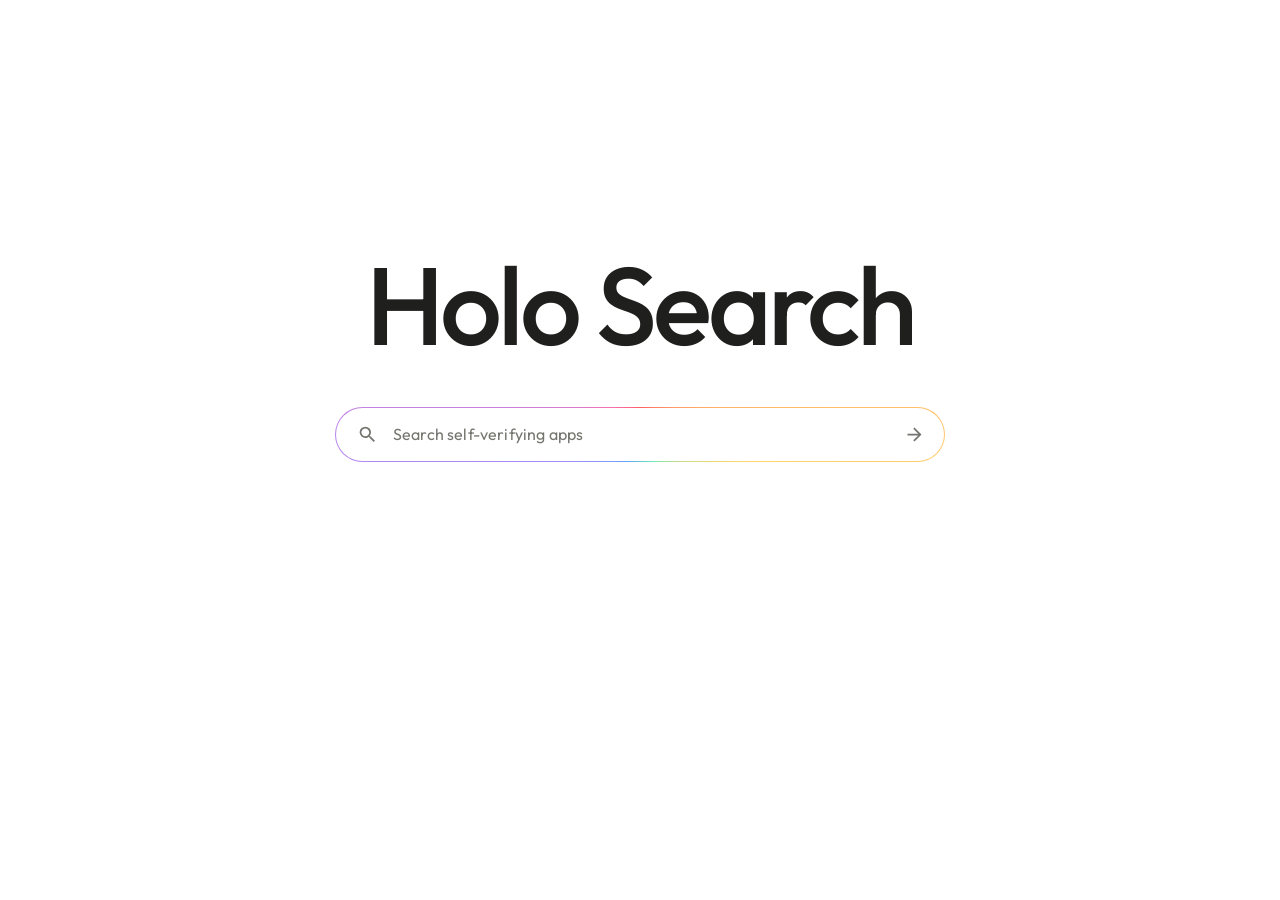
==== index.html @ efb81dee "Holo Search: search and run self-verifying Prism apps by address Holo Search's own model in LexLean " ====
<!doctype html>
<html lang="en">
<head>
<meta charset="utf-8">
<meta name="viewport" content="width=device-width, initial-scale=1">
<title>Holo Search</title>
<link rel="icon" href="data:image/svg+xml,%3Csvg xmlns='http://www.w3.org/2000/svg' viewBox='0 0 24 24'%3E%3Cpath fill='%2334a853' d='M12 2 4 5v6c0 5.25 3.4 10.15 8 11 4.6-.85 8-5.75 8-11V5l-8-3Z'/%3E%3C/svg%3E">
<style>
@font-face {
  font-family: 'Outfit';
  font-style: normal;
  font-weight: 400;
  font-display: swap;
  src: url([data-uri]) format('woff2');
  unicode-range: U+0000-00FF, U+0131, U+0152-0153, U+02BB-02BC, U+02C6, U+02DA, U+02DC, U+0304, U+0308, U+0329, U+2000-206F, U+20AC, U+2122, U+2191, U+2193, U+2212, U+2215, U+FEFF, U+FFFD;
}
@font-face {
  font-family: 'Outfit';
  font-style: normal;
  font-weight: 500;
  font-display: swap;
  src: url([data-uri]) format('woff2');
  unicode-range: U+0000-00FF, U+0131, U+0152-0153, U+02BB-02BC, U+02C6, U+02DA, U+02DC, U+0304, U+0308, U+0329, U+2000-206F, U+20AC, U+2122, U+2191, U+2193, U+2212, U+2215, U+FEFF, U+FFFD;
}

  /* One proportion everywhere: φ = 1.618.
     Type scale (×φ from 16): 10 · 16 · 26 · 42 · 68 · 110.
     Space scale (Fibonacci): 5 · 8 · 13 · 21 · 34 · 55 · 89.
     The bar is 610 wide and 610/φ⁵ = 55 tall;
     the content block sits on the golden section of the screen. */
  :root {
    --phi: 1.618;
    --t-xs: 13px; --t-s: 16px; --t-m: 26px; --t-l: 42px; --t-xl: 68px; --t-xxl: 110px;
    --s-1: 5px; --s-2: 8px; --s-3: 13px; --s-4: 21px; --s-5: 34px; --s-6: 55px; --s-7: 89px;
    --bar-w: 610px; --bar-h: 55px;
    --bg: #1f1f1e; --fg: #ececea; --muted: #9a9a94; --faint: #5c5c58;
    --bar: #ffffff; --bar-fg: #1f1f1e; --bar-muted: #75756f;
    --field: #303134; --field-fg: #e8eaed; --field-muted: #9aa0a6; --field-hover: rgb(255 255 255 / .08); --chip: #eef3fd; --chip-fg: #1a3f7a;
    --ok: #5cc27a; --bad: #f2867d; --sheet: #262624; --line: #3a3a37;
    --ease: cubic-bezier(.2, .8, .2, 1);
  }
  @media (prefers-color-scheme: light) {
    :root { --field: #ffffff; --field-fg: #1f1f1e; --field-muted: #75756f; --field-hover: rgb(0 0 0 / .05); --bg: #ffffff; --fg: #1f1f1e; --muted: #6b6b66; --faint: #b5b5ae;
      --ok: #1d7a3a; --bad: #b3261e; --sheet: #ffffff; --line: #e3e3de; }
  }
  * { box-sizing: border-box; margin: 0; }
  html, body { height: 100%; overflow: hidden; background: var(--bg); color: var(--fg); }
  body {
    font: 400 var(--t-s)/1.618 "Outfit", "Segoe UI", system-ui, sans-serif;
    display: grid; height: 100dvh;
    grid-template-rows: var(--s-6) 1fr auto 1.618fr var(--s-6);
    grid-template-columns: minmax(0, 1fr);
    -webkit-font-smoothing: antialiased;
  }
  a, button { font: inherit; color: inherit; }

  /* The search page shows only the wordmark and the bar. The header and
     footer rows keep their height (the golden section depends on them) and
     their elements, which the page still updates, but are not shown. */
  body > header, body > footer { visibility: hidden; }
  header { grid-row: 1; display: flex; justify-content: flex-end; align-items: center;
    gap: var(--s-4); padding: 0 var(--s-4); font-size: var(--t-xs); }
  header a, header button { background: none; border: 0; cursor: pointer; text-decoration: none;
    color: var(--fg); opacity: .87; padding: var(--s-1) 0; }
  header a:hover, header button:hover { opacity: 1; text-decoration: underline; text-underline-offset: 4px; }
  header [hidden] { display: none; }
  .mark { width: var(--s-5); height: var(--s-5); border-radius: 50%; display: grid; place-items: center;
    background: conic-gradient(from 200deg, #7de2d1, #8ab4f8, #c58af9, #f28b82, #fdd663, #7de2d1);
    color: #1f1f1e; font-weight: 500; font-size: var(--t-xs); }

  main { grid-row: 3; display: flex; flex-direction: column; align-items: center;
    padding: 0 var(--s-4); }
  /* Gradient text paints only inside the element's box, so the box keeps
     room for the descender of the g: a taller line and a pad below, taken
     back from the space under the wordmark. */
  h1 { font-weight: 500; letter-spacing: -0.035em; line-height: 1.236;
    font-size: clamp(var(--t-l), min(12vw, 13vh), var(--t-xxl));
    padding: .06em .06em .13em; margin: -.06em 0 calc(var(--s-5) - .13em);
    background: linear-gradient(100deg, var(--fg) 0 38.2%, #8ab4f8 45%, #c58af9 50%, #f28b82 55%, var(--fg) 61.8% 100%);
    background-size: 261.8% 100%; background-position: 100% 0;
    -webkit-background-clip: text; background-clip: text; color: transparent; }
  h1.shine { animation: shine 1.618s var(--ease) both; }
  @keyframes shine { from { background-position: 100% 0; } to { background-position: 0 0; } }

  /* The bar's outline is the full spectrum, and only the outline: a crisp
     1.5px conic gradient painted under the field's fill, nothing inside and
     no glow. The colours turn slowly, one revolution every 8s. */
  @property --spin { syntax: "<angle>"; inherits: false; initial-value: 0deg; }
  .bar { --spectrum: conic-gradient(from var(--spin), #ff5e62, #ff9966, #ffd56b, #6ee7b7, #60a5fa, #a78bfa, #f472b6, #ff5e62);
    position: relative;
    width: min(var(--bar-w), 100%); height: var(--bar-h); border-radius: calc(var(--bar-h) / 2);
    border: 1.5px solid transparent;
    background: linear-gradient(var(--field), var(--field)) padding-box, var(--spectrum) border-box;
    color: var(--field-fg); display: flex; align-items: center;
    gap: var(--s-3); padding: 0 var(--s-3) 0 var(--s-4); cursor: text;
    animation: spectrum-turn 8s linear infinite; }
  @keyframes spectrum-turn { to { --spin: 360deg; } }
  .bar > svg { flex: none; width: var(--s-4); height: var(--s-4); color: var(--field-muted); }
  .bar input { flex: 1; min-width: 0; border: 0; outline: 0; background: none; color: var(--field-fg); caret-color: var(--field-fg);
    font: 400 var(--t-s) "Outfit", "Segoe UI", system-ui, sans-serif; letter-spacing: .01em; }
  .bar input::placeholder { color: var(--field-muted); }
  .bar input:disabled { cursor: progress; }
  .chip { flex: none; display: inline-flex; align-items: center; gap: var(--s-1); height: var(--s-5);
    padding: 0 var(--s-2) 0 var(--s-3); border-radius: calc(var(--s-5) / 2); background: var(--chip);
    color: var(--chip-fg); font-size: var(--t-xs); font-weight: 500; animation: rise .382s var(--ease) backwards; }
  .chip[hidden] { display: none; }
  .chip svg { width: var(--s-3); height: var(--s-3); color: #1d7a3a; }
  .chip button { border: 0; background: none; cursor: pointer; width: var(--s-4); height: var(--s-4);
    border-radius: 50%; display: grid; place-items: center; color: inherit; padding: 0; font-size: var(--t-s); line-height: 1; }
  .chip button:hover { background: rgb(26 63 122 / .12); }
  .go { flex: none; border: 0; cursor: pointer; width: var(--s-5); height: var(--s-5); border-radius: 50%;
    display: grid; place-items: center; background: none; color: var(--field-muted); }
  .go:hover { background: var(--field-hover); color: var(--field-fg); }
  .go[hidden] { display: none; }
  .go svg { width: var(--s-4); height: var(--s-4); }

  .search { position: relative; isolation: isolate; width: min(var(--bar-w), 100%); }
  .search .bar { width: 100%; }
  .suggest { position: absolute; z-index: 2; top: calc(var(--bar-h) + var(--s-2)); left: 0; right: 0;
    list-style: none; padding: var(--s-2) 0; background: var(--field); color: var(--field-fg);
    border-radius: var(--s-4); box-shadow: 0 var(--s-2) var(--s-5) rgb(0 0 0 / .35); overflow: hidden;
    animation: rise .236s var(--ease) backwards; }
  .suggest[hidden] { display: none; }
  .suggest li { display: grid; grid-template-columns: var(--s-4) 1fr auto; align-items: center; gap: var(--s-3);
    height: var(--s-5); padding: 0 var(--s-4); cursor: pointer; font-size: var(--t-s); }
  .suggest li svg { width: var(--s-3); height: var(--s-3); color: var(--field-muted); }
  .suggest li[aria-selected="true"], .suggest li:hover { background: var(--field-hover); }
  .suggest .addr { font: 12px ui-monospace, "Cascadia Mono", Menlo, monospace; color: var(--field-muted); }
  .suggest .none { grid-template-columns: 1fr; color: var(--field-muted); cursor: default; }
  .suggest .none:hover { background: none; }
  .answer { width: min(var(--bar-w), 100%); height: var(--s-7); padding: var(--s-3) var(--s-4) 0;
    display: grid; grid-template-rows: var(--s-4) var(--t-l); align-content: start; }
  .answer .q { font-size: var(--t-xs); color: var(--muted); display: flex; justify-content: space-between;
    gap: var(--s-3); white-space: nowrap; overflow: hidden; }
  .answer .q span { overflow: hidden; text-overflow: ellipsis; }
  .answer .a { font-size: var(--t-l); font-weight: 500; line-height: var(--t-l); letter-spacing: -0.01em;
    white-space: nowrap; overflow: hidden; text-overflow: ellipsis; }
  .answer .a.note { font-size: var(--t-s); font-weight: 400; color: var(--muted); line-height: var(--t-m); }
  .answer .a.bad { color: var(--bad); font-weight: 400; font-size: var(--t-m); }
  .answer .a.note.bad { font-size: var(--t-s); }
  .answer.fresh .a { animation: rise .382s var(--ease) backwards; }
  @keyframes rise { from { opacity: 0; transform: translateY(var(--s-2)); } to { opacity: 1; transform: none; } }

  footer { grid-row: 5; display: flex; justify-content: center; align-items: center; gap: var(--s-2);
    font-size: var(--t-xs); color: var(--muted); padding: 0 var(--s-4); white-space: nowrap; overflow: hidden; }
  footer .dot { width: var(--s-2); height: var(--s-2); border-radius: 50%; background: var(--faint); flex: none; }
  footer .dot.ok { background: var(--ok); box-shadow: 0 0 0 3px rgb(92 194 122 / .18); }
  footer .dot.bad { background: var(--bad); }
  footer .dot.busy { animation: pulse 1s ease-in-out infinite alternate; }
  @keyframes pulse { to { opacity: .3; } }
  footer button { background: none; border: 0; cursor: pointer; color: var(--fg); opacity: .87; padding: 0; }
  footer button:hover { text-decoration: underline; text-underline-offset: 4px; }
  footer .sep { color: var(--faint); }
  footer [hidden] { display: none; }
  #status { overflow: hidden; text-overflow: ellipsis; }

  dialog { margin: auto; border: 1px solid var(--line); border-radius: var(--s-4); background: var(--sheet); color: var(--fg);
    width: min(var(--bar-w), calc(100vw - var(--s-5))); max-height: calc(100dvh / var(--phi));
    padding: var(--s-5); overflow: auto; }
  dialog::backdrop { background: rgb(0 0 0 / .5); backdrop-filter: blur(3px); }
  dialog[open] { animation: rise .382s var(--ease) backwards; }
  dialog h2 { font-size: var(--t-m); font-weight: 500; letter-spacing: -0.01em; margin-bottom: var(--s-4); }
  dialog h3 { font-size: var(--t-xs); text-transform: uppercase; letter-spacing: .08em; color: var(--muted);
    font-weight: 500; margin: var(--s-4) 0 var(--s-2); }
  dialog ol { list-style: none; padding: 0; display: grid; gap: var(--s-1); font-size: var(--t-xs); }
  dialog ol li { display: grid; grid-template-columns: var(--s-4) 1fr; }
  .ok-t { color: var(--ok); } .bad-t { color: var(--bad); } .muted-t { color: var(--muted); }
  dialog dl { display: grid; grid-template-columns: auto 1fr; gap: var(--s-1) var(--s-3); font-size: var(--t-xs); }
  dialog dt { color: var(--muted); }
  dialog dd { font-family: ui-monospace, "Cascadia Mono", Menlo, monospace; font-size: 12px; overflow-wrap: anywhere; }
  .vectors { display: grid; grid-template-columns: 1fr 1fr; gap: 2px var(--s-3);
    font-family: ui-monospace, "Cascadia Mono", Menlo, monospace; font-size: 11px; }
  .vectors span { white-space: nowrap; overflow: hidden; text-overflow: ellipsis; }
  dialog .close { position: sticky; float: right; top: 0; background: none; border: 0; cursor: pointer;
    color: var(--muted); font-size: var(--t-m); line-height: 1; padding: 0; margin: calc(-1 * var(--s-3)) calc(-1 * var(--s-3)) 0 0; }

  /* The app page: a results-style header (89 tall), the app on the golden
     section, a status line (55). It covers the search page while open. */
  #app-page { position: fixed; inset: 0; z-index: 1; background: var(--bg); display: grid;
    grid-template-rows: var(--s-7) 1fr auto 1.618fr var(--s-6); grid-template-columns: minmax(0, 1fr); }
  #app-page[hidden] { display: none; }
  .topbar { isolation: isolate; grid-row: 1; display: flex; align-items: center; gap: var(--s-4); padding: 0 var(--s-4);
    border-bottom: 1px solid var(--line); }
  .mini { flex: none; font-size: var(--t-m); font-weight: 500; letter-spacing: -0.03em; color: var(--fg);
    text-decoration: none; }
  .bar.small { width: min(var(--bar-w), 100%); height: calc(var(--bar-h) * .764); flex: 0 1 var(--bar-w); }
  .bar.small input { font-size: var(--t-xs); }
  .shield { flex: none; color: #81c995; border: 0; background: none; cursor: pointer; padding: var(--s-1); border-radius: 50%;
    display: grid; place-items: center; }
  .shield:hover { background: var(--field-hover); }
  .shield svg { width: var(--s-4); height: var(--s-4); }
  .links { margin-left: auto; display: flex; gap: var(--s-4); font-size: var(--t-xs); }
  .links a, .links button { background: none; border: 0; cursor: pointer; color: var(--fg); opacity: .87;
    text-decoration: none; padding: 0; }
  .links a:hover, .links button:hover { opacity: 1; text-decoration: underline; text-underline-offset: 4px; }
  .canvas { grid-row: 3; display: flex; justify-content: center; padding: 0 var(--s-4); }
  .appfoot { grid-row: 5; display: flex; justify-content: center; align-items: center; gap: var(--s-2);
    font-size: var(--t-xs); color: var(--muted); white-space: nowrap; overflow: hidden; padding: 0 var(--s-4); }
  .appfoot .dot { width: var(--s-2); height: var(--s-2); border-radius: 50%; background: var(--ok); flex: none; }

  /* The app, drawn from the Screen its model declares: the theme's width
     (377, Fibonacci), controls the theme's height (55), the answer one golden
     step above body text. Only the closed node kinds have a look here. */
  .appcard { width: min(var(--card-w, 377px), 100%); display: grid; grid-template-columns: minmax(0, 1fr); gap: var(--s-3);
    align-content: start; animation: rise .382s var(--ease) backwards; }
  .appcard .stack { display: grid; grid-template-columns: minmax(0, 1fr); gap: var(--s-3); }
  .appcard .row { display: grid; grid-auto-flow: column; grid-auto-columns: minmax(0, 1fr); gap: var(--s-3); align-items: end; }
  .appcard .stack > h1 { margin-bottom: var(--s-2); }
  .appcard .field { display: grid; grid-template-columns: minmax(0, 1fr); gap: var(--s-1); }
  .appcard h1 { font-size: var(--t-l); font-weight: 500; letter-spacing: -0.03em; line-height: 1.236; }
  .appcard h2 { font-size: var(--t-m); font-weight: 500; letter-spacing: -0.02em; line-height: 1.236; }
  .appcard p { font-size: var(--t-s); }
  .appcard label, .appcard .legend { font-size: var(--t-xs); color: var(--muted); }
  .appcard input { width: 100%; min-width: 0; height: var(--control, var(--bar-h)); border-radius: var(--s-3); border: 1px solid var(--line);
    background: var(--sheet); color: var(--fg); padding: 0 var(--s-4); font: 400 var(--t-m) "Outfit", "Segoe UI", system-ui, sans-serif;
    letter-spacing: -0.01em; outline: 0; transition: border-color .236s var(--ease), box-shadow .236s var(--ease); }
  .appcard input::placeholder { color: var(--faint); }
  .appcard input:focus { border-color: var(--accent, #8ab4f8); box-shadow: 0 0 0 3px color-mix(in srgb, var(--accent, #8ab4f8) 25%, transparent); }
  .options { display: grid; gap: var(--s-2); }
  .options button { height: var(--control, var(--bar-h)); border-radius: var(--s-3); border: 1px solid var(--line); background: var(--sheet);
    color: var(--fg); font-size: var(--t-m); cursor: pointer; transition: background .236s var(--ease), color .236s var(--ease); }
  .options button:hover { border-color: var(--muted); }
  .options button[aria-checked="true"] { background: var(--fg); color: var(--bg); border-color: var(--fg); }
  .appcard .primary { height: var(--control, var(--bar-h)); border-radius: calc(var(--control, var(--bar-h)) / 2); border: 0; cursor: pointer;
    background: var(--bar); color: var(--bar-fg); font: 500 var(--t-s) "Outfit", "Segoe UI", system-ui, sans-serif;
    transition: transform .236s var(--ease); }
  .appcard .primary:active { transform: scale(.982); }
  .appcard output { display: block; min-height: calc(var(--t-m) * 2.472); font-size: var(--t-l); font-weight: 500; line-height: 1; letter-spacing: -0.02em;
    overflow-wrap: anywhere; margin-top: var(--s-2); }
  .appcard output.tone-neutral { color: var(--muted); font-size: var(--t-m); font-weight: 400; line-height: 1.236; }
  .appcard output.tone-error { color: var(--bad); font-size: var(--t-m); font-weight: 400; line-height: 1.236; }
  .appcard output.fresh { animation: rise .382s var(--ease) backwards; }
  .appcard .meta { font-size: var(--t-xs); color: var(--muted); min-height: var(--t-s); }
  .bar.small { min-width: 0; }
  #app-status { min-width: 0; overflow: hidden; text-overflow: ellipsis; }
  @media (max-width: 600px) { .mini, .links { display: none; } .bar.small { flex: 1 1 auto; } }
  @media (max-height: 700px) { .appcard, .appcard .stack { gap: var(--s-2); } .appcard h1 { font-size: var(--t-m); } }

  @media (max-height: 560px) { :root { --s-7: 55px; } }
  @media (prefers-reduced-motion: reduce) { *, *::before, *::after { animation: none !important; transition: none !important; } }
</style>
</head>
<body>
  <header>
    <button id="proof-open" type="button" hidden>Proof</button>
  </header>

  <main>
    <h1 id="wordmark">Holo Search</h1>
    <div class="search">
    <form class="bar" id="bar" autocomplete="off" role="search">
      <svg viewBox="0 0 24 24" aria-hidden="true"><path fill="currentColor" d="M15.5 14h-.79l-.28-.27A6.47 6.47 0 0 0 16 9.5 6.5 6.5 0 1 0 9.5 16c1.61 0 3.09-.59 4.23-1.57l.27.28v.79l5 4.99L20.49 19l-4.99-5Zm-6 0C7.01 14 5 11.990 5 9.5S7.01 5 9.5 5 14 7.01 14 9.5 11.99 14 9.5 14Z"/></svg>
      <input id="q" type="text" spellcheck="false" aria-label="Search self-verifying apps"
             placeholder="Search self-verifying apps" aria-describedby="answer"
             role="combobox" aria-controls="suggest" aria-expanded="false" aria-autocomplete="list">
      <button class="go" id="go" type="submit" aria-label="Open">
        <svg viewBox="0 0 24 24" aria-hidden="true"><path fill="currentColor" d="M12 4l-1.41 1.41L16.17 11H4v2h12.17l-5.58 5.59L12 20l8-8z"/></svg>
      </button>
    </form>
    <ul class="suggest" id="suggest" role="listbox" hidden></ul>
    </div>
    <div class="answer" id="answer" role="status" aria-live="polite">
      <div class="q"><span id="echo"></span><span id="cost"></span></div>
      <div class="a note" id="result"></div>
    </div>
  </main>

  <footer>
    <span class="dot busy" id="dot"></span>
    <span id="status">Loading the runtime…</span>
    <span class="sep" id="try-sep" hidden>·</span>
    <button id="try" type="button" hidden></button>
  </footer>

  <!-- The app page: what a result opens, like following a link from Google. -->
  <section id="app-page" hidden aria-label="App">
    <div class="topbar">
      <a class="mini" id="home-link" href="./">Holo Search</a>
      <form class="bar small" id="bar2" autocomplete="off" role="search">
        <svg viewBox="0 0 24 24" aria-hidden="true"><path fill="currentColor" d="M15.5 14h-.79l-.28-.27A6.47 6.47 0 0 0 16 9.5 6.5 6.5 0 1 0 9.5 16c1.61 0 3.09-.59 4.23-1.57l.27.28v.79l5 4.99L20.49 19l-4.99-5Zm-6 0C7.01 14 5 11.99 5 9.5S7.01 5 9.5 5 14 7.01 14 9.5 11.99 14 9.5 14Z"/></svg>
        <input id="q2" type="text" spellcheck="false" aria-label="Search self-verifying apps" placeholder="Search self-verifying apps">
        <button class="shield" id="shield" type="button" title="Verified: open the proof" aria-label="Verified: open the proof">
          <svg viewBox="0 0 24 24" aria-hidden="true"><path fill="currentColor" d="M12 2 4 5v6c0 5.25 3.4 10.15 8 11 4.6-.85 8-5.75 8-11V5l-8-3Zm-1.5 14.5-4-4 1.41-1.41 2.59 2.58 5.59-5.58L17.5 9.5l-7 7Z"/></svg>
        </button>
      </form>
      <nav class="links">
        <a id="model-link" href="#" target="_blank" rel="noopener">Model</a>
        <button id="proof-open-2" type="button">Proof</button>
      </nav>
    </div>
    <div class="canvas" id="canvas"></div>
    <div class="appfoot"><span class="dot ok"></span><span id="app-status"></span></div>
  </section>

  <dialog id="proof" aria-labelledby="proof-h">
    <button class="close" id="proof-close" type="button" aria-label="Close">×</button>
    <h2 id="proof-h">Proof</h2>
    <ol id="steps"></ol>
    <div id="evidence"></div>
  </dialog>

  <script type="application/json" id="holo-files">{"sources.json":{"type":"application/json","gz":true,"data":"H4sIAAAAAAACCq1Ty27bMBC8+ysGOrWAI9kJmgbusUWbXIoCOfRQFAVlrkzWEtfYJeMIhv+9oOw8ihhOE/QgHZazO7PD4WYEFA1LZ2IxQ+G45RMlI3NXKSeZk1bTYpxBpuY0YL47EsIlt4zrAYmWealoWGACzGqFuoePCmOtkOoYUTxZ+AAWS1LiK2M3HV4RJWkkOwPdkPSo+ziUnVG3a4qOsDILggkWQk1SskihJVX4iM7EuSMdYHvGElffPl/vORTRLGk4/[base64]/zVZYNOJ5PJ8U1ztnNQT/YMZevD8oVq8j0/N+gvWefPycp0pedX6HjS+TJiu6b6tRYc6H0Z+RcfL1ONzouw/GP0/tM7OxTc/OBG29EfLS3EUYIFAAA="},"registry/5374374814d6c7f590b33011fe88ca544ad14d3980b0cc27f7e70ae2e64706ad.lex.tex":{"type":"text/plain; charset=utf-8","gz":true,"data":"H4sIAAAAAAACCu0c224jt/XdX0GoQKBBxqotX9dFim62CRo0WaO7231o1jComSOL8WioDDm2FUdAHvvcl76k39EP6J/kSwpeh5zh6GJJa2ezftiVyMPDcz+HN70bwBXJ7zO4ywDns/sXOEvKDHNavO3Pdt6VDK4yyhgupgamx3jaG1Ca/Wm/1+/tzQHKMbcwnPAM7j+nVE6z805Ny2CMc06SMU3LDGY7JE/LhJMbuN9BKMdjOENfEsjSv5I8jXcQ4tMJXE5wgcfAoWBn6NsL0dxsSWjOeFEmnMq2e4Xrq5zDFRQxGgqkEngWI935Bu6413OxM9vZUVjKok7RS5rCShRZxDsIITMnSWOJ4Qy95gXJr2ax25vhAWTzAK6FWHS/lZMPMslwAiOapYJtD9MOQm0cvhhRksD5hBOaP4zJVv7m8mY62XQ8oPXe+cQ+CX1QKTFmQLpfE8Y9YUY+PMkJJzhrUUzAGVbmsuYH7uR/AZyS/MoxeTX/hU+jtCsHyFp/DU6x6QBWeqlBPk+kXS2Y97zkk5IvgnpFbx0QJXAxZVSDe81xct0GOccT3oxgvAG7KjAndJ7liJ7XCc7At52XmNdMhk1wshzkLUn5yAC9xNzvTWjOi8rHGv0DnFxfFbTM53oEK4shTmAeyJAWsBjRuOQw3/dIPncanCSQ83kQE8qI8KZ5MDlc4QDMHAN5nRQA6wVJmRrbQiGXBqg7pTVWfQOaTmtWIAx6fuJ6i7MSthTUbyTuQNgOhLI3NIcNpPSXUPJChNBQSj+/Drd/URS0WCrXqyi0TZlxWXa09NHK6IW8Wsl8niQw4ThP4C0IAa1F6xW5gdy3q8pyooo6uJtA4ritAnUk1m6JzyeTjCT44fWF57R4PNepZajDydzgwJQbGwj5rRlgXBHXsnxdA9G8NH4+gWJ15ufk8udp6lu6l/vKgea/DeKbMuNkkk3bIf5MbkgKXv8c/qpFhPK09d1czM8IzT+f/gMK2uLtN1AMM68gaHfsVyD4XStsb8Jxv8QJZ5uoW2vmqAiqVQRUuuYykIms3dhbnFWBS6zdrNJTGMrileYVL4nVepUUm/QXwMqMu4lTpLEz1C0goUWq29G9zIro7DPUqaypE6t8KJoNvMyJ6F76kwTf7x3vn3biqqSS0MKs0P6B+XCsP/TNh8O+/nB8amD291A3J5ksrdRf7JRfFdYj/f9pfZb+vv5wcGhALeyzOu4oVhWbwHtwchKbCk18PzqKnYJMcvm7/eH+cB86sanBVGv/uH/cP+zETtmlOiCBBHAnVpWWanuGn+FnAlgUV6rpAB/[base64]/KXf/5rSaRjnUg8pN9UjQ7S//17SZypTD0exj+bJhfffyU+4VTeilu5ll5pWxEGtbnIrgpyNfLl9Uq0rGdZ/TAtapFceQKEHEHVWqijYmpHsy8XAfrPbZlFItrCHSQlx4NMpKmihEXRHBph3Jo0cisZJLwOyT2248MYSVmZr17g776SH1RPvVSInIQwxjwZITubzE8/VjP2nqcp+uyPBq47KcgYJSNIriG9xGmqCDJ0dLVVyVmjSCJT6CSunOYgkUnhKgp7IChC32qOapReaNhac89UIc05GB2DWiI1ZqLX7dPIERqby77x1VYZGA//[base64]/k/6tVcjnlz1+W4wEUDWpvC8I55GEzrxPI8FTr6DtKcl2Ndn756eeO/myw2Z7/IMLE9Aij48PdAeHodkQzQLmkptdR1amOW6Ja7XQsKZFWlpBbT9WGkmt8R+hY0D4p6ATu+MUqopgUwMQxQaOkLXlCpbvPr07nykfXqwqVDqBV/qgSSyXHIS3GmF+mkJAxzjRIUADn1zbfe8lP/VsVPvK7TWzzs7QlpmPa0WCKfhA9hKEylwKEVKipoYnWKUx6rZCbFnmWoYWHUgrKMoaEI5Kj40M0IJwF56rp/UWGGSMJznqJPnL8W0l5j6kjpodYxS3hI7mSW2Op80b66zJu5NZEE1wwsPp3EYXqoWY1VLl2NbgGKyOkqrLECO0BqGvXd1USdCqy9yP0c7VwZqvI3RP0ysIXacbNMxZjp8oyP/7YrJ1rMCYVSQP/IudQoAHlIx3YwmYcKIl99Tvcrax9MzakfKlVAW/tPKhyOXzrasc5uw0koiVL3RZf0v/pStHZc9PlX9S2kGirBGoSlNWIGOTUi7KxVTXSMF6MKGWAcF7Juz2Y+jNWCnIWtYY/[base64]/zLn9ZKp2OO2X506nOixrHlGZ82bZMykIG++q4+Xf74sta3W+JTeJawdmUdw8ZW4eC9RPmtG9PLBvAlZmVz8Z0YWmOdhYPM49xagGq430xaPNvrkzbd9u1jvOIXfqza2CJj9LWXfnsN9xrNmroIN23GBgo/LdPVlDvnZR/zAhH21Nxrv7T0vIx2sI2W5nPEzIJ9sT8gdkyXoj52EiPtieiJ+UhB9NwLu/FQk/6/cPDk76ewfHp0eHJydHp3snj5L+9rYm7xCHH018mxJfsHcWFL5a7/yGHWB/a+pYbbfxaWlnt6me00dRz+5H/bwH/axZ3n/U0fYj3JqLg/5HFW3fjdYrfT96UUhFDG4g/8Aqg19++lmytfhY+mnpYv9R9PBpf5uK+LT/a9PCUynNtuofASZ/bXp6nO3srSkldHL24YQn+bMP9MkJPXhu+6hSf08G+9FeH0FkG7M20dh4hhr4m0UPPodd8ch1DMFbh/4t52uYVkfl+uqbdx4rbtw07nyIUYErzUOcMWhcXh4BTlvvLgtqJIB3y1SIxNzYkVw89AKyJLRFPilhnOQJD0loczKRNxgWi0SzaTu0IKREtSQMvZuWA86yb+TsbClJxPLyGMnfp4Q88ajpI/TJJ6hb0a6Add/[base64]/QWJSOSpQV4tz49rBagpgW01A1XbbOhUdIASZ5D0cKK7GtSrV7yP326V8wpMri0PfuRl/Vs5PfCnbndp3/GYrl4Zog+PqyMTyMSEFFbWnEez/hJxOuoh3/B9my1h07ez4GswnKw2Og6AtR8Bi5oK2/19TyUv2ehnjHo8CFbvAy2EmckZX/PyfclPA22bIFdY1AWCisxpszhq9DbCmMogfvHgevJba9KNZrQs1LH/JqVowqZVWKVC2ZbL6peEa27loMH1YSauraFFyQZLmCh/8aoeiG34lJjE+bgrC3s2zrfMGyZ12ocfAS0gHHFO9xAMb3U6e5Suc4lYZcyLwYqZckq45iDEm2360WU5i3mCKkgE+ktBTqUAicp3M+8S+MXQfpIyi5xAZdl2C+b5Fgf3jwt+oL/pZA+sEttNuml+SWlFS/+e2QbGwxQ7Rp/V9Ng7vwHWSpgmMEduSF8WuNruYv5O7Odd5Cnjd/jlY3mt4F3/g+4xJihLFgAAA=="},"registry/8408e0895572fab09e783f7aadb129dc4cb96d0b62850a16f3ddbe44ed6021ba.holo":{"type":"application/octet-stream","gz":true,"data":"H4sIAAAAAAACCuV8a4wcR3pY9WNeOzvU6kjbsnlOavqc4649s9vvx5BLsfeOpFaURFrUnQ+RmVV1d/Vuz86LPb0r7pHL3bNlny6A7Yv/+HWwnfjHAUHo2AkQwAGS6E8CJEiC+5PAcBLgkBiO4eCAS2wgLyOMvqrueSwfkiwqNpCRuN1dj+/76qvvVV9110vXX7kuI4Sq6DnEf/8iv0YCv1bz51WRX4P8eiov/7rMr7Y8X/7P8o4/n1+X8vIvPc+vmyvz5X+zw6/eqfny33uJX/8umi//2ia/ut/HrztZNhp31tZ2hr3hdkr6q/[base64]/nXBKLKQS2bKV7gx/I74FFne09Os7WwmFK22+Tcf+SJi0ghJJBRO+s7mT9HnQcDdOMBD0KgO4qcdKjY6Xz5l1lNxlESkfp0Ts9SgbtYC/[base64]/[base64]/vaXWUc7tA+2ZrA1FrKKE36JD3Y6pEDmiodtaWk9PZektLx1i4ZjQgw5dkYAaWlMCRcRUbDcZIxItRWMdWgZ0pLCYeDjA6yk/g/rvVQWgodZOmB0lEKhc+RpSTM8tLHq77SUkga7iQZDbO9lCqdwV6v11LGe2lMwskjHWwng/wJBHg6RG0yxP2Evv3kIX5cyzYzxKmhmhskp/Spg1EKq6acGNKtlhLuJL0opQOl8+atlhL0hkFu8J75VAUHGd3q0cF2tqN0NNX0XGYTnjm/5vAYlqM+Bs0zkPyTw3kMFurYlmm6hks8NzRtw9Ro5LqqEzu66zk0tN2IWsQlXhDrrqNrjuESx3ZsLfSi2FPpSSyW6xiHtw61idXYG6aPNxijNBn3R/02M7XMUMyYkJMyatJIVzVqETOwYtM2bNcOwiB0I0cNNUvTbUPXXCOyzDA0NcdxXOJo1KOxqhJTtVwDxJGk28OtMCUZ3ZpY8yAy1IjGoeV4pmUSzdZsTyeq4UahbaiGR3TDchwnsEjoEarqTmQYmmcbKgmJFjnBBO6A9JkUw6DaIemFez2SDdNJ/cT6Keqqtqoy9eiPkh5NtwpnMObm2/QsW3NdL3ac0AsNy9EiYmnUpZahG0ZEvCi2SODGph0BuZZmeaZuBUSnrh6FpslAp3QLjMjWhzU023RAgTPRFus74Q+hdmg4qqoR07A9lwRuYNk0NG3XimybOK4ROC51DcOzAs8wVdN2tdgNiGY5pq4GFoAGdFufnHktxrXVS/[base64]/07GMHci2u7VvjLOolwUnL4tnU1GioOZ4ROVYUqCaNNV3Xzch2LWI7lLqmpUUWUQ2TGkEYOKDlQahR4mmxCVEYD5wKqzLqr/[base64]/[base64]//+fST9pR8UJblUlitytbZQqSO5KtaERQEJjVPVmvCcXBJGQrlckgT0fLkmHAn+8fF7qF5RpHKf9ofpgYgW2PqD9HrDENWrxWIELdbqAvKFeqlx+sz3fO/Cg2s/+N9kUTwS73/m+P0f8vGuIv0QuxUvPfofFk+JSBDrGPmogwRfaAqL1ToW2ggpsv+F7ilJFESBFzTlet5J9h8Kt1mtICKxjkX/qNuUseAL3aZQAPaf32ygDdQsSZew5C91cQmXNl786sbCBlr6BtDDgYpYWpFegD9LSnnjxa++3hCx6N/oKqK/[base64]/oIGFRrs8ySqrPthQZ2+oY4ZIjVX3UFOBe6CCEJR93uWjVf1eSKkfC/fIR408JiKhgYVk8o1S7Sg1LgL4EBUvKwm6zDnefbi7CpdpsYGFFQs1T0lQqT2ER17oaQu9uCD9543IDYQFXcamrVG3xDC43pEWhjht4kf+7dhaXzyrP4RJ+DpeunW0uYRFXu83n8XPNGgcIoPESrl1tIB/hRVw+2/wUbjRrrPxTuLY5xVCzxTPiJVyGEh/Z4qdhuDVbrGKEq7Yo+0KztrhYxzUYYw2XrjdKuIarXeU0jFLCMq512whhEZ+G65UGqmMBL0ALRny9WcNlmJ9KHVdxraucgX4ifh7Xus3TrHvzU7gGE1vDnwJIpwswZ3BjF8qrAEBaLNXxaSwt/QRMAKpjCT+HObNx7drZmYoaLhX3PmrWgJyaLX4a15qLdVzJ+2w2QF4ELNniGd6KjRrVa2jpXd757wuCcJRblaVdpTRrVbCIha4iYPE6cLhZgvkp+XIXo2URKSJcZAxyLWSKCDfXziqiX/VlLPvClbPQEwtQhiUsL73DtKi0DNy+2hDgbrHJCqogiiWMln4qHxwrkzHCoi0ijLBsizIu+UuFYP6mIAr3hVwsH2DpwX2lvIHf/WYD4fI3FcmHVnewvHutwUaCBRA2aemnobNSudwQsIBLPaUEdxUs4tKfLiAEo5ObFSzNNG5W6uIlXAE1AyZWc1p8oVlaBPtaFFagMOcQAgFjTZh+AbtfQOIljC43Jlxf+jl+/eeCUD3y//s77x0j/87tppDffhf+Xm+KIONgKAQfLYt/CIWK5B9cZ/RL8O/aWb/S9e/cVmSMukoJy5sN4UWklH18rSEAc2AmUozOKhVc9pcypfpqA4F47CoV/yvH90BGK/7Dh1LXX9qHNl3oKeLKJeQfXWmIdR/h0hR5GZexdOWszR/h4SqIsPxcHdX/R0lYmBEkcd49gY1j+rgsmk0JLmpT5hXLIuLixVudajBTu9gsQ5XcrExUvXIZphNXmFzD5UpDWAR7iCvdFkL+pZcaC3Xe4Eo+8VClVFsIKTX/6JUGel/BHwq3mzWYp2obCf6Lt5sLuOb/5dtN6Fnzt641EK775QwvpLzZAjxU20j0X7ydNhdYqxFYvgVc9xezE60kaIXr/qcy//j4u+h2CkpX9oXbDdEXmmVfaFYZhGNhs4F8sVmFe/A7vuTLcH8sb55tgrPGVaAdBGtRYEpc9o/GvnC7gxY5QAEcRQedAkEUwNEv4kpTqmMRhHKRX6pcDEUQQ4CDBb/abTIjfqFZhYsL1hRufggmHGER9LuCZTA4uOqjpa/ANELXEzUCr8l9Z67VbIIvAQIoWrTzKWjW4LGKK7vNyiIPPDYL+jcL8XhpAuDznMJLnLVQwP3OJaUGMokruLbLm6hgWGuchkoDMd8m1HElV3XhckNiYgPWEVdAy+tcW0FpBbAq7AlxvT0CXYU4ILczz9ULfZ1nP7CggqWlr/FKCaH682AhwN5JS7/MS39WLpWOwEoJ98Wjadg2pxdY2EA3G8g/3ZT80znN8uWGCNqAReaosAgW5wUs+qdt8cyiUPfPNCX/zLQxBEztDvNNecMzYO0FBkGwxU9vICwcNoW6fxpUCvQJCxt/WHmD4WUlYGR8oYvLXaXq3+viilLDtY2v/2t0rFTgcv/wm8oCWInb/u+jgVL3hWwN/epX3jtG5xHCVf9+lynD76PeLm81V1/273WbZVzbePh3/qP8RfBIMFkbtS8xaQO0/v2uUu7iyjeVKq5O8VSfBLH6gNllGMgNsAQ3Gkw8GaijHJQvZG30a9Cjg1Ae4vqncXlXqUJwt/sqw36mi0v+aV/whaWfZO5JXBZfaMpw+TS35mX/9BUAXwUpknGpW7AKVwtxElfEMw7zUyVc7YJsiZMYaipCy8wH+OglFrMdH8tgaVA+j4hbJwSG9D+/IC5MI/1vC3MygwWMUt5YKIAIYPslDBblRQjwj49lsE8Slv2l7BrTilIhb0wXcqSlyw2xKCuB+LIB+QD5oKvIWAbn3Szjki91/Xu3cWm3WfFRU54J6UpYhnhIqb6n1PjQKlje9SWwTjIuX2+IEm+kVH25uywiXF0WUeoff+Un3rlzGwIrvwqoypsNtCjV64+sZKpt9Ac/AS7xPqxakFCB8FfoKgtYgHVECS+A6QezDI39bwtgw6r+d4QrDQHsOg+UFzcbYFzv3/YHVxtVvACuogRLogX/rdv+rx9dacgQuS34v3b0cqMMsfIUSWkeSY7o6/e7p0oC2zmGqPE5jke8VkAXOfTvIl6hbvJ1zIL/c4AB4ItdpVrArzL/9U+OXm6Aw5aAI3mNnNe80pAhNGRkyTDVIsT3C/6l1xpSDo31Eef6QKA/U/AyCDKAaMqLUt3//qbsf/9UFmCiURv94jHTmRfgaQV9HZ4ctMSf3uVPVf50zJ9QQViTeRhGBsqnHfCil1i8wkm/yucZszGget0X5i1ZjVkyXzgvvAXBoy3+OBY3BEd8g5u3G7zwFe7RXsLiBmjGkiNe4BUuay2pkwppGW5lR8LcGoJ9/BMESvxCd+mrs6HuspgxD+irOUXVyw0ZV6HiHuh0FfQ8Az1ngEawHLHFHrhFW9x531ofCxys/y0EiuQvNku+AEEOM6/fYrXHQo4VwH5LAIQC85HisrhzlZmkP0Rd4JUv+4tTm9SDkICtZJhj/V0BKBKAom8JjKScvUBXyV/sNkv5SpEZCADOxlaMtKeU/[base64]/w6Tplbu9yQ6n51BjYubfzxH33tN775m7/7238CqpVbmyqDtgL9VxB6vcEX8fJc3youbXznj377N37hZ77xD/4nU0vxEdhz9QzgTBGAFVluwD/blP2zJyzDMvodGKCNvo9r/9+bswx/e84y/K2pZfDLUzglzqhf54ySOdRvcKhgtctXwSFBdLCMkCL4D7/yp5XbfvUOFvwX7vCnVIGFI3icaW11prbKkgHNGq74cneNQalmEPXuc45D97ymBDWlaU0V/Lx/5IOxqm6ehcC91hB9qcmCC9DuBVxeOuYq2UbHAlNXpvUr0ruCsrj01wt1fVfA5atc8d4RWLdfgapJhzqWnwKoMQdIngKCbgzQZViZnTDf0p/ZfD8KS+Sw/s0crH81B+ufzsH6RwUs4YQLx8IpWUKCKNVxAxJ+i7hxqDTw4s3x5UZpka1WFvHixotfxQ3c2Hjxq3muTYQkmwhJNij80YYMjqxxg8Uri8y0s9/R6w2EGxtHPwqrgkXcOGo2Fjmmm/B4r8Ak1v2lpuwvneDWCvrfc6P44xmOvNCU/RdOcGQF/Zc5Hvynud7/bsoDLOKGI31L8EvThQgsd1Ab/R7nKeRV0TL6t4Xwiz5bTdkwzSJ3F7Z4LDCHkvuNn2Xx4OKcvwTBwOALZPAFLzjitAFLbpT8EtSW+FqHPeX+612B+9B3BP7McB0LXYiF533PO4JS4bKoLPiLPaXGEg0rIgLHU8LyslgFHBXmdnAF1ux1XGvKcFtVyrDglS7h3L9nkFJm6R0hd1SgbXkoBPai/v4K4OiVhsQtHw9e2Wp9Zi4g4yXz9dHsMMAfHxeZ6jKuvlrolQ+LkLkY/x22PIIx8aClfLnB/7IRdadOBjhb7irybrMsXsILzI/5Syw9i+Uuy96WscA9pyJvAt3cz7C8KMpdDRZgqAIuYwCUd8U1P+sqNUig5BQBuvKuIvtnr4FAF85LYPEzBEwCWwCwvCvC1c2GWC/QCRO3hkX/20K++sDCgw3801h+8M50HTJNPv1LURKPpMetTmGNCasVUEAZyxsvflUp/RSk6sv5wvFMU2JRzWIXS10FwaKxrEDGnC0ay8WisTK7mJtbwkFAD3moJy3xJFg0Srg0t2gsF4tGQAuLRqkL+T6ANsGDngQRPWiW+aJRhkVjOV80MlBHOaj5RSMErRtHX/AFv8DZ9c9gaXfpF1hqUJpZ5mGp/kAQpEfzX77QlKa2ENI24J5A5ngNlO3DbkdeOpl06TKnD01zOTwEllkixv8GUImFpZ/n/kAoJnWSsUB5BqbKV6gyj1wnKdRpBvjX5jPAk32l+eyvP83OSh+cAsaiX4W7pb+Rw5ImCSIJEkHSsrg4hcfNwSTby2yVNCX1Z4BA4A9jouSj13imx5ebYu5w5jO8zNYIuYHkcSuwtsjpyrkYcCiwXZInx/LkLuyG+FXYw2rKjI9dKM8pQ/WfLwuVx/Er30SCKc632ljilu/wwPKoPOMW5ff8o5chowDLQ6XiH7MFa8V/[base64]/EaBAhqwz2Rsq6a4LMwGPZx3llZa6yAns6lfPCKUijnhcWsYSZ+3xkypkCPn2mEZvpUsGlYoe3AQFMfSqQ+7A7MDNJr36U2RGK2ZlMC/O+9RkFxXJdRPW/KvANGUb3FJ2Uo5OwOIuO7fWJ3MZN0EmATizQSVgEdD6q/7IolI94PzE3pMcQLoAJZQYACpaus4Q6FLBcupDn0iWolzhFYk4MpGkZMXWOWOwWmxE8MY9hY8A/PkohPPHL+8z55zggCdhBLL3lvyekHRYugoPfb8IeS96Pd3j4ULpW9BChB+9Y8b896cjqJF4nsjoOgbcU/E/t+yPWlqdWOid5cypPPHNHUP9aSaweCff9H/GP8umGzTAwMWebEKN9zz6sb87iUpfvomJWL3NlAWvqszwX3wQTYTesWZcu4QVcyVNI3eYCroC4VXAd/GadbTEu8Dw8rvptLJxtLjLQNYzWhEWler1RWEeGjOlUFVL4DdBXH4FC59U/uO9Lt0/JIhLgDYRGs8q2hP3/w7z5PiRByv7Dhw/RbbATEGnW2MQyGrme5Qnk68wMTkmFDYBlcWlefVi4iTBaEavKqW8CbQ8Pbvu/dXx8LKZ872SB+zkuJoqAmSte+kW2mJOAejYQhhH2nQsaaifR+yrbJj+BXob8VxNSGrU5yCJmcgEULz7/lUmXhogbuJpjg/[base64]/gcrWRx1LSZIAc5BUmWZMBTiLVpV+aG+lkW+1lQYKoT8qnlVPOHBz3cyV4iQCBoKOTb9iIPPsJOxZSHUv1gVC+DxRtPHz48OFzP6mUsFDclu8rlfejK/yuUsXl+woszgR4qt2/p5Q28E/fUxYciS23cO0+LuHyG2xJVdrA775zD+ziGw/uAWfug02+f++eI1Xr9e/KAuLvev2BrNVomg7TWp/04mHap1Ebvqqh44xEUZTsJxEtWuwNxnsj+OKCRu38zfRp1e5g+PagPRzBC+GsYrhbK2oBDLRuBwftL9N0WJTDp19xb/[base64]/MPfeyf+NSfdOInw2+m9zN6y/Ol669c/+Lm5R9DMKCF6YdDudxUyGi0Go7HHKd06YfvBsM77XHy5WSw3QmGaUTTdjC8cxgMo4O7fZJuJ4OOej4g4e52Cl+bdD4T27ETB+fDYW+Ydj6jObpqGOfj4SBrx6Sf9A46e0l7TAbj9pimSdwaH4wz2m/vJa1p4WGfJIO7bydRttPpJ4Nlw05pvwVfdyxrqvpXcBvrKe2vrJzPCTBT2sdkLxueH5EI3tbtQP15Tm5HG93B42EvifBnQi/SojivaKckSvbGnVXHYq1nxxBDozvt8Q6Jhm93VLwKTRhWnA9Jcw93tJwD7Ww46qiHoPx3o2Q86pGDznaaROfhTzuj/VGPZLQdDnt7/[base64]/sRZPjyEr4jLoFLdXKPK3XA4GGcYOq4X37mubtPsco/C7cbBZrR8bvajTmh5buU879ajcfbkblA7aZoC8U9uy6onjSde58kdJk2mGOh4r/c0FKx+0nzztRtfeGPr8uuvX399XbkMM44JHifbAxph22wHSYZBDrZpuqrkXT6/+cXNm5vXXyt6fT53gzg4wOAGJw2vf/Hy61deuf5jRUM/TbKdPs2SEBcuctL21c3X1tvw7YEBimy7luk4lqu6g6Le/9L6o9XO4Hy8N2Bv/XNuDaLlfdLboyt3k3i5ufbXll/sqPfab2pt79abatu79cP3Zu5XfmhtNaPjLO+yktJsLx1g+NIyxzoi6ZhG6xvJ9uagaHY+b8brLry6+dq9e/z+4qv+l16E3h3W8vzhhLbxzvDtgjA+AasZvZN9jn8zsF40H6b9VRJFl/[base64]/Nw76O1oJPF+f6rSaD/eEuPdcakYPekESdfBCHK4cFt+lgn/aGo4LsYhSrgHGZ8bc5KRvu3rtXtF/N0TbX17V795p+mpKD1WTMrsuTRtxajldm+uVFq/[base64]/[base64]/l4vXidoKLmzSGbNouxzjT8cKQmTzM7Oq6oioYDF+x7lxXSBQpuDCPF/0ourDGe5zsqZ3sOd4L+JfLF2/md0/qqp/s2t/rZcmod6BcfDW/e1JX42RXvkxWLn6eXafd1vgY5vjHPIpy8XW4PGWueLOcdfnDh50tHnAyMNwlKhg0ZvI0kTd6YY23vXhhDcTr4gVu7TgFzP0qOB32oGtGsr2xgkmakDZ8M72ujIa9JKN5EcmG/SRcV7J0j4Kcc0AXL6xxIR+HaTLKcjL6w2ivRxU8TkOuG12mGrzNxQtrXDvWuII/o3MNPuyxQiEZkSDpJdlBe0wzZnRWPsoq+Rl9dDx3rAF8p0nCkI4y+Hx3a5+dksIPs8hFUOm8aXotr+U5LU1V2T+vZbrszy04JoU71aKZpmktTXV4NRzv8DQwlsohWWrLUp8KzNKhxQfCcziolqWx/60cA9ybLctuWQaDZLH/DSiBWuuDB/NnhfyJkuw9jmRVa2mamf/j9/lANHdaq+otTXXzcu8DqTStPyuhNu/9ydKqaVZL05yWB61sDsdpeR574tQDwyzj6QILZD5BzD4Eho/Bnz9P5nwcAfzE51X1GOm8md3SVBhK3k3XcsYDcMv6oKl9ogX5YCQfg0WPN2v/b/nzF1lxmYWx8m5W/qzN6qz2gROrfjTIheg+e8is+vGO5PEMOwkJNJVdoYUKJHh8Ik2rpen6DBjto3PzL6YYfARm5T7J5RC1AnreQWX84kVQZeSaoeUG0D6B2FIfcXLeR1VYh01TYWCZ5mkzpDGNnCFthifzM/1k3dY+Lm1qQSNjfiFW/HEqUMCHif14IkknQ8CPTNQznsLHEGX8RSTK+3MjRn+8X/ykcN9qKYQlW2EFoXwxoW/77HH1Jl8dtmbLWKJbgdP0inVRQsdbtD/KDpQOrPWKk8oiypdv/LQyH78Ch4nuw3ZYQqMWvsFOOJucF4bDHRru0ggntomn556tTg4+2xn26QhOBe0oM0fCtaeLttXtJNvZC1aT4dq0f5veIbAUXvvQB6yllJ18OORHLeaYctDhsL/2heuvt69MV4psGDdefer5bL1hqnSUm5AEemO4SwerLyXbO59jJ6qxA1XZUWkf9oQ1dkTiVjocQkuGfZorWp25hS0iyKdtHGR0DP0g37YFy22lo0zbsTSc0lJikm2xgxX3aTGNRQq+YFnBLDo5jI0dAsPP2euTO0l/r690bMsy7JbCMhNbMIo+gdFvwvNV/[base64]/KcU4nqOgzO0OTWp42iRKwVv1kQIBoFUSS9/EjAF/MXi4IhBfujbOtfUh2QR/WEuz4PChtCqpIQD4KbzxTMw900udRyPoUcpGffBRyf6ZmHvKkz6OQjSlknsB8FG40KZ+HmrcHn1LsB0wm+LGbmC0FrPp4i0RkBJ4ln7yUZiQZbLEt8kkZJD0nkzmXL4Xj3JizmlR/bsYQ5FUg0YMZHCxPPy/Ah/mZYbneaocnj5u9y87bHA7YeWXJIBrzYHhSOHkehDQd5E802qazreE5v+WHk83UjTOyS3eGvYifNXyrlW9MJBPY8MxuD8HOFGf4FaR9QkeB0n6SZY+BrBHHilTPdqPYCyMjhqP4qB7aXmA7NKax7tLQsTVCdTUwdc2xQ+K5cLSkEQQ20yI4tzcrDoEsmPD/11mEhy3l9h6BFDObxR0CGk/TZAyMzuWEkvFeWvAnP+W6PxW48V7wmH6HTzz8sXjJIT/6MdxLc+wQCe6zoI4DJuMxnZHqLB328qeE+ef8oZfs0l6yMxxG8wTPkJgm4938NttJKckmJGZkEJE0GhdHJrLyd6rf/toX0v/1W79658UvP/jtlX//yu/068FPLXzvH/+Hf/z577zV/If/F0EnBy3hYAAA"},"registry/9a7f058c1e1b211e9f5f035deaeb82f386d72298b49019217855fea17e8528b3.lex.tex":{"type":"text/plain; charset=utf-8","gz":true,"data":"H4sIAAAAAAACCu097XLbOJL//RQoXdWUWKfx6MOSbOe8czOZSc3U7SS7SXbuxyXlgsiWxTVFKCTk2HFctQ9y9xz3/x5ln+QKjQ8CJEhRlpzx1Ng/EolANxr9hUYDbL2bwUWc3iZwnQBN725/Ygl7AzQLF3cH79Y5XCQsz2l2o3sc5jw6nDGW/PvgcHjYb+iUUm768JgncPs9YzjIwTs5aA5LmvI4XLJoncDdQZxG65DHV3B7QEhKl3BKXsSQRP8Rp1HvgBB+s4LzFc3oEjhk+Sn5r/ficfVJyNKcZ+uQM3x2K3H9nHK4gKxH5gIpdr7rEdX4Fq650/L+4O7gQGJZZ2WKXrIItqLIID4ghOgx46iHGE7JG57F6cVdz25N6AySpg6Xgi2q3fDJ7bJKaAgLlkRi2g6mA0LqZvh8weIQXq14zNL7TbJ2fo1z0435zXLGyq3NxD4KeTDkWK67dP8c59xhZuD2j9OYxzSpEYzHGLaeZckO7MF/AhrF6YWl8nL89y6NqFdWJ6P9pX5ymlbHQi6lnt+FqFcbxn215qs139TrNftodZEMF0MGpX5vOA0v63o2WMLbBSz3oFcZ5TFr0hzR8iakCbi685LyksrkKxq26/kxjvhCd3pJudsaspRnhY1V2mc0vLzI2DpttIh8nc1pCE1d5iyDzYiWaw7NthenjcPQMISUN/VYsTwW1tTUJ4UL6unToCBvwgxgNyeJS2OdK+SogKoRtbFom7HopqQFQqGbF65fabKGB3LqV4jb47Y9ruwtS2EPS/pLWPNMuFDfkv7q0v/8xyxjWau1Xnqhh+QZx7Cjpo0VSi/4VUvmd2EIK07TEH4FwaCdaL2IryB19arQnKCgDq5XEFpmK7taHKvXxO9WqyQO6f3jC8do6bLRqNHV0bDROeTSjHUP/FZ1MDaLS6t8WQJBk9N4DavkZjefsQ+teUFDnu8jaCrxQhJUWo4Y6kWbniEGDvmvNCmsRmwcmgKjn1MRLOwpMvo+oWnJczjxSxRlkOebQpO/riG78XRq0IsfU57d7C4QqglsWOg22Mwl3HxkWdSII48/GRx/+znlk6MmCb2GnCXrrS2+QUwvZFBhWIDcK8tqOYsv1myd14vzlzjP3Tj4fdM8ni8gvNzDwvUXmuf+1ekFjZPq4uRl6Xyd02RvGwKaL36J8yXl4aKeXTh/QSJE9Z2Ui/R0a+Dsr5BFccj3wNvXQKMbP3ORZw5Niov1McBzmsMLlkQ7Oez1alXswL+/[base64]/MLSsABIhPo5OPDlKXgis5qzNkSSBRfxIXobGHIli4KuX896hcfB8XHYfFxVHw8Kj6Oi4+T4uO0+HhcfDwxHyfFEJNiiEkxxKQYYlIMMZmQrlBWxY3yn9S9biF8xdGuYem/kkEg9U9qJ/JtJ10sxF+jinGu44qyJopYj+gluEnREuDEUVtyeqYUZ83nx+eQhiwCovBJ5jyTYGItl5pcwCSQXvCFwSgyDM9It3tM/u3sWwQIyFdfkW4XYcWzyZF8UmFsX3YPWnGw1lbnHLIfIImXMYesmUs9EumOfs6pbmUjVVa2SmJ+Dtc05JJZBbLukMhgZzQMLLNzolllfhXjE6gOqpa3ohnPK5YepxFcqzbbwPUYdRZuBikPo/2J9KqOGJ4nNM/jkCaHoUri/XXN+GEu46tVxlZwzbeS1QxE2uc3F9bk6DeQVn8f0sKl8uxP+P+DS0vtF/5CM76F86lIpSR00nUtduN3HKqTL+hwPDntBPrjmfiY4b9fdR6aFSFinN9swQez9VRsKIU+clYdN+7pioBVQh7iblOtM+iLTdhixkOfbEkJkQpnLMYyC0cB6BnF00eOaPXBHavEHexN6ZCTGcNon6Wn5Bbmcwi5QEqThKkkEGFXkM0Tkc1XqydL3/cIp9kFYN9snfOvcx69v6sT3Zwl0Q8iVqnITkYwJpQTHYuQWEf3pahYB9iOx0FIT0SMA1QiYtG7NiJWUdUqY3+HkMu+uEcISpri9MCdgpacmbBCtnO8LKdXw14ceu+RspfNTaFy//[base64]/TlvY2du1t2tLexq69TVva29i1t2lLexu79jZtaW9j196maG9itTbLfcMf6ZrFrikzcGryCw+YFpC5wR2i8nsmBezFFPtFgP0qrOnXZwuCup1Q282WWFcB90Hy04PvhHIutnD/GfNFheUfFyyxkqvYU3/dnP2zoxKJqcQ3jU/[base64]/KX+M+aJuvoKe2Dp5wmkGPVLigzNxp2fZ8BVCz+4b13UJVdmDS7Y4m3BXUJog7GjyJgVo15qkxCMBAr0Lr23fwQz1XGv4nomj9CvYC8/dY3nLJudiFS2hQtO0J6xHVHN+ViRK1mnkExVmm4oxD9Xhe1VwLE1uyr5bfDXetREtXg1AHIELIHHzBWRkyTLwAps7A+196RdJcCnFlfdKyrL/gLm7e7gX40jLvkRfAQkI4g7I588V45GjStvZ0ZH4p1Wn0u50fzsvIlOmNhtqXIjsiCgkO23/[base64]/ErLlStzqKp4oAekHDtOtO12Oc1BolQMoZl8syAryUF3YMss0XtY6tO+qme1xwVvLiWh6jZfYfjDrypu19/OOpnihOt1vOOfynBnQM2QJF41ugt9Oe1DxPUuKINmrGv6LZ9i9PFPcCpdZKe/k3D/oiHN5TbByi04ylBjl3Uy1BvnsSsMivSzxDGjO0m2nwRfAMli6JnueibHkDYjkZl8GnHPKQS5v3a5iFemK8bTtFogUfBCQM7HDRkUotqJ4R0g91CDyqXpowKXurjLG5uLyXg75LSr/LKOpCLb0fVVCbo1RVHvLvypMGbIZvhmLwqWAM5gncB1fxfzm9q5HZuI2iLoJal9QlXd+1UXZHTEJI7irIHpfxZ2H2ZrHKRQLaalLhR570FJTZTIHDZh2npMzvDWPkkd3BvYSX0e2gduBVDWMRV6xtN25Vu214AXNF+dLtZKdx/l5BiuWcYjO53GWc0+IvrX1otFWw5eK+Qrr3XrptU3WZd/muc9xhTtHn+9MXd4kOleEeTz0tjOW8VaVB1tO3QkEdpl5yvTkzlO4gux81SK6rc7TCo114GkHsMW07PCyPdkNd8WgbcbPs4NRR0Hb7s0V2KbNuTwbrEmLdg35u9+W2bDPxhcAvqsasHwxgJSZUToZaX//UV49VFgtJOWDt+ppRadTOqTAM0B1GrdDYCVPCs27TC0PLjW9NdmEmsuenWcd0t3hlqc0D/uheo0oaLz7KTZ9leMic5Rw9i050ps+m/oVzXIQB6nxUmw1lYYo2JFNu3ydqv6gaQPZZcLxhnYZDFsUmDlMx6/k1gSNZ2Uy+0EPxexpGgQ9kzT0NA+Dnrpmfob/3wWBswX2zebBD3wLXfXlw4SKVUzVq7W2y6sqL+KpTYc78nB8p53lqjo+NIDy8aZlfNKOt1AhZ2y/Jkl/6h1PJ9TsDes9x/SNKtC3Ypm1KCi4YM/XWX2rgRRx7SUOdrleVdTrEuyMPb70VGib9cq1V+PqVlGJZpOySeYrN9wq4W3luEqraxwFRE6lku1y5KRGK4MjwcYVSFYhPmuFbisFNfm6VCytLkhLyHN6YZ9ci9eniXxzunRSpl7aVuxWHhMfk1u5sJ0RhU+jOcP/74KtTpLx5asN2nIJN82eyZuoEFD7eaNPUNPifb77ChIJrfPZcc7jNOQ+Du2PJ9Y7eU0sUdM0DYoRyFHFCU3vvvlAk+QXHD1vxYkeHrPF6ZfkkMMeObx5RUzRLjurtv0xh83nNYyxjEjVayLeUk2b+aLAWxuU7L/[base64]/[base64]/XeN8NqXvBR23qNx8faPoazhAeOnuboOFfeI+i/JdfK5LA+f+dxan/5EiMExRNbl9VoKCj220FqTuCChxDDwLSOe0Ypak2EqvxyzDzkR/sKSr1ZVv93X+et/8074ZDPzyMezX3V+Zqkdttuk+rU6MdHKSjcp1151qVS7Y+I91wtvYuFYdr/ZNJ6/O1FpSUaRGFffP6EwVsDhrR1h8WFPn/h66gkubirUi2sdJNC1sq55n1xkBVJrFOdT7bFUSQKTm9Ece6cjMgMtiHqj5u4EKUXn6xuK/eLSm/2WFEV3nJojgREoNXfeSrFaSks9m7dsj//S/RxV928ajCbToutWDGq8vAOxPzxkfBxLeL2LBH3fWX98n5gqZEKOGSRZA8w6p9sgVrP+SHDvux0rB/UPXqSzHkSyZxEiqSWDFWXoOcexG64rTfQrBkKa+eG1HKC+D+rIpfdi+ZKHGBYorIP//x31ouciTV6Z//+B9BoiuDWhGUGWKXSxHqZO7slykyjt4/rUAqUIPgH9wJLMwPZxRFwauFIU0kYvq4SVD5nNxiVXCx8+yIH+QgEnGnJwuC435VAWBRcHKLJeax/+BwMjju9Iqa8kU2daAr5w10Eb6h/nCk6+tNdCW+waAvxYrvcstkgFV/vsCqC+8dl0cZ6vJ9phLg2PQ9KePGA4qILwTeyaDf0yXqxXdR4aCoSI+z/JfBfDAfQKeni9DLp6P+aDA66vSsuvOyAY6BQtTpyVLz8tkJpX066fRwlVHwdERH005PFZSXD4/p7GguWKpryKvHg/DkZNzpmbLx8vF8eDyZRp27oIeiLfgkFdJKAFUe6xSkI/Og2k/mDU2CQ/8kg0hyIA0fxJzEr1XgN6M74vdCJDkCk/nFkMO3eOHH/q0QC47kkMy/voIsnt8I2uhqlXfuAg9VKrHXkSreUY4ZM9ayrELxdbs0eQb5iqXRbmGVvWMvveuY4RmuWnplsS29oFeirw8m8tr2RhXpqvBQI1CvMRelLCwSjSgVM3tEnzCbZVBSLS9rmePmcitLIdC1L2wO/P7eA6Juzfh6z1oqLu+6V6tRlt/1uFhdMB6bVlmcL7+WqYhvBsLdqGTHGemWPX7Qq5aJt8xfk1DqQm6x4n61Y6HPjmGrMr9npNOpFEPxgMjtgg0WnRxBdNzv09HwZDiKTmb0eHoyCwcT2ofjWX86nMJgdhTBDKLJCOBoDMNodnQ0mQz7wrUNnz2nSbhOKGfZs7D4OOxPBoN36Rz64/E8Ghwdj2aUnoxPwuF42p+N6IDOYDoejoZjOJkdDWA0Gs5pNAtPRlM6ngymw9HxfDI9bsA+6WhVtkxdLBz6pwiqPGxlUp2OZUDV2NlrPxXW70+sYtZPot2TaIsh9e5C80jEi9VWPUe/Sry6/OLa8Py7Pz9/0oYnbZAiFUej+R9OHd6lmvbBPf+evRSMe4bsezbo9/sPpWE4Tlm5Ho36fPr06cmX7E3Sbnbk06dPmAvxylrmPb60uAuhPUl9T1LHfKa1UBRZy0dn7OU17EkFHloFHl24sOB8lZ9+8w1c0+UqgUOWXXzzbXZWyPSrbJ3yeAln10/q8cfzEIagp4Dy0QaUO5xEPaZIBGg0A5g/eZn9RZ/+08LHF34+yfzBsxePZkX54eToxx/+iCvKH1jmJl9dnv7+99hiqMe7yb6fzj7ZykNlZHaWzL1VTTys/CS0+3cX3Ps4teHktFJqRpSXuTlX7+mcy9NdUWwHX+jxvOJXrTLjvApRPfMUVWbw3RyrsIyocRFBq1I4cZSf0wzO1/4XCjzFyPTLB/unRd0zOBfXxiE/V/fdo3P929Vb3j9wyNaX5z1U27f2u4oGc0fAN6X6uj3tzvEP7g7eQRrd5rCkKY/DJYvWCaiHCVwnQNO7g/8HkAlpjRmIAAA="},"registry/d94ed800a32923d9ba879bc16a0e8b0727e1b4debed63ee45e2db44662028672.lex.tex":{"type":"text/plain; charset=utf-8","gz":true,"data":"H4sIAAAAAAACCt0ca2/bOPJ7foXgTxbgOLZlS22AHjbb7e4WaLe5ttsPtykKWqJtbiVRpag0vlz++4GkKD70sBI73qAFdpuQI3JenBkOZ3q1hGuU3sbwJoYgvbt9CeKwiAHF5O7kqsjhOsZ5DshWQoxzGo2XGMc/Tcez8aQDKAW0gqGIxvD2Z4z5JidXYtMcJiClKExwVMTw7gSlURFSdA1vTxwnBQk8d95lkACKcDo6cRy6zeCXDBCQQApJfu789ZkN10dCnOaUFCHFfOzEcRznVix4EUUjZ4VgHHHou5E++aFYUgJC2g7xtogpyuJtO8Qv6BpF0Jg/cZzPJ3cnTfQpdr8iBJN9qNT2zxFOf97+BxJs4ilxfHcNySrG343ZNhQvCaY4xPHeCBp8BPEKkwRG7+G3AuYdHP8zzYssw4TC6BMkjLIu2K8p/p4qpWmSgkCpIBqJnxD8/jBNq9bX0YjBEsYjvsi584ESlK5NPIkg+g+QwE6wIqefAEEgpV1gEcpDghKUanB/vk7psy6SleIx4venmZ/wLiw3EEQoXXeBxHBF3+zkHVpvdkNhKc2dkHmxTNDuBVGaFVQcgU5RiMO3ExCXJ3AnYIyu4SWOEa2Yy6yorU4UoPRXHBZ5O5Cg8136KqWQtINtcIzXBCSvUwqVOtXhMrCG+UUEss7VKjFUiA3foJyaB861OY0oArF2iHuqtDQle+sytreucKnrqwR5nVJ/3qCp5nyHJ3jNFOw3ApIEHMINXOQhQh/QOoXRa3/ey9AzoVyE+zpb5UoTRJvdT6mCPVB6g67hWxzBAyAkD1GPXT/QbQw/4q/wYFHHS5xknXHF72i9eYlTSkCXL/ywzSlMPgB2nPrFF5cE5jClXHk/ArKG9ACs/L20EZeYULCMYbOUf0N0UywvmZ2oc73h+F6EIcwoSEP4CbINH3aOTQ9bWaYthblCjcA8w2kOzendrvIiy2IUHihKSHd4/[base64]/N4HRk6bsWxD3CbdauWL1Vg92uL+poSU/seCAltcaOKT3sIWdayHds1AdJsxU5pttrsgQdgSRwmXbSkj5bbegq47A7fyHRFc8cALp8rwhSVfYc2qVefT0a/oPCByylhnJOIf+Su3gwTmRUzPneF7/oOYse/ALoNc4mh77gwTQMONsgacwv+pHccXUeS8+JeEGzL9csINDL/C6AuIIoGQxGP4jps+savr8sXEcnytFKeQL8bOtiMwHHP74vxVUmRh+rmEtYbH8npd3yPHCXSuQVzUd8Jf27fhX5Sr6eTLfEUrD3IJ8IMzQqZlWhmRSIAfnBEi+8SXQquSB/BbAeKS5uFEHkjXERbadegGpgeg0Uw8ua4D4xw2S+NbgSmC6Y+mli43XeAG4aQK/eANDAseJZ87lBTClBLMA3Wcnju3cLWCIRXw0myfO3+x3M8pixZGPA10mtPo890uQ62SOfUYVNreeuKntLUEhphE1rxzyxM7zvkLZ6BmBiOZzqlPVEkcPvWGCZjb7zQajLTkDZ99zyWvps2sDQepVHsw0lM1xr5wMNLyM3yKXzEd4OT8Buz489Mlog5KKVxDMh6MzEwN/0Tqr7PcOv+FBDMoI03DoS4IopsEUhRWkwxQpWkYFBe0npZRg0YaRg2baRc1rqdZ1KhKq7CxIbulVfIzUivObVxx6yLiElCpRz4KxKjKNGqwemKRb8SMB4/F3Du377bSRzXsnWtTFgLaVzUspg/[base64]/bnYBtLs7Vj49LoHGxbYauqTRvCtF1rGYNj+zXPdfuFWG26HMEQR5DHHHscyI/[base64]//dUAD5tLYe/apJUMla3uUrEnC2amNuN/30UsF70cSxb8BGgeF5TH86dmg7x0RY94nN1XeLDdX0S49wv5471MsIytHvYE7FoKV627pjdFZRM5ZGpyDMJapCxvha/98AbSgDDjz6O8Tme5L3DGo5mgT6ONB/L5CsxK7WtRK2dmd76w78+okxne8j0xxKgkkVdft5O+R1XatMeUvuxpGPyvUFEsxYRHVEyv/JChuY0wA8jCMnlBhFMjckjMV2ra7tv8uVed448ixH9Am/Ye2GZIriiA2c4d2RxgKtdQAxR/6MXEVFdo0lKaGk5/uhCginbs1YlbYhKkG7VUhsSU3GgIRn+YUlzN2sY/YPpFeVfXNFETp+WueZB4yr1QNtap1AAp6Xut61kZmtq6/Dp08p0DfbI5AiWv1QZUKFhrSeku96gjxz4St1XLltgDLT7jdRikXySOl1uT9kD1KB1GfmAaS0gH6QG9ducII/jyc/63xil5asFWwB/5SddvGJwAKY8gKrElPhe8qd8cahOvzMYqLlHt4oozxivlaj6msUW4Q4NO1u+5nYLu+HQt12kiTqfwxbF1V8ihhnBf7NsvvyuOjFufY5FZw3D5fPF0STB6ydbBcFnDTlU8A1eqKCrZ1+EQJzq/JY+RypYi7NR3ws+d9tDiVmTS6EsrmpccmhqH4d0q6UOxfBeL3DqeZo9KIYFN84PfJar1bb2KSCwPmmrI9DARHlavWigqnXlUxlBeXIa1gCkh2Iwk/F0PJETWmGreL523kCQMn+FVghGLNRgK65hyo4SjGQhioP8ucaCsVxPFb/y5TaUZvn52dmaVzSPQ5yc/fnu/emvTI6crDO+/uVb+b2siDW+LjA5XVWfjMvFED5TCJzCG8CyMWe8okBVzKpX/gHfSfFurP1Y2ZBBD2Dj6A4scz4yC3BrhRhV1a0lSW4HByOj4JaDhFqlRq3Ktl7DYFfaOrfSsp2/cCY33nTy3J/6c38+ee5N2H+jqgxWg1j5SzZXe56/z+ozvv7Mm3XsMPdme+3B1/fYn4Dt53me7z3zFt7cC7zAW3jPvIkX7KCy1xpHwXLaiOUimAUzfxXMGMaBz373fT/0V8FeWM2iXng945BHwSzwgoU/C+bBzJ/6XiBwZHxZtEuP4fYwHWrcrSdH/il+9NWkY0nMj4KFHwZz/3kw8cPgOd/Znzz3gk6JPfTU13brfbJm/xg3ntgZ8xl2vs/+XlTny+uU1mz/fUqdfPx9pq22Xudj+U3g+Wx3OIv8WfB8FgWAc3d1EL4+IbnvXD/yp37o++w3P/IX/nwWBTN/EUyDhb8IvGB+b47MNO837XP+goUPmb0LJsGEjQTzEg9OuZTUw06lv7ofHv7Sh4zPXDNWwYTzfsrO9YNxqCKuflg8gkR0z798Clj00PuD779aHWZPFvHXWtqa/4xUcxsP53vfK0ZGw5u4DpWVzue8G+2MzZ9+B3ny01TVxZadafxisJip9PPI7nYTlbiBDtHc5MYB/[base64]/hTNTNX6Uvr1dNQIkefwkampeh9skmyrdCi65Il7ZLqq1gqbLtv+HIoucdIfmaqyc8OmybQyD6PoCqZR7R/644Pynxw8+T/OAgrRg1AAAA=="},"registry/fe055fd1483baa959c2570b3a1abe752325e9b41e332fadbc937a5617238f678.lex.tex":{"type":"text/plain; charset=utf-8","gz":true,"data":"H4sIAAAAAAACCuUca3PbNvK7fwVHn8QZWZZEiUw8k5u6adpmJml8SZoPV2cyEAlJaEiCBUHHqs///QYAQTz4EG3JqieXmTY2sAT2hd3FYjdXS7hG6W0Mb2II0rvblyAOixhQTO5OroocrmOc54BsJcQ4p9F4iXH8w3Q8G086gFJAKxiKaAxvf8SYb3JyJTbNYQJSisIER0UM705QGhUhRdfw9sRxUpDAc+ddBgmgCKejE8eh2wx+yQABCaSQ5OfOH5/ZcH0kxGlOSRFSzMdOHMdxbsWCF1E0clYIxhGHvhvpkx+KJSUgpO0Qb4uYoizetkP8hK5RBI35E8f5fHJ30kSfYvcrQjDZh0pt/xzh9MftfyDBJp4Sx3fXkKxi/M2YbUPxkmCKQxzvjaDBRxCvMElg9B7+VcC8g+O/[base64]/wVHizqeImTrDOu+BWtNy9xSgno8oUftjmFyQfAjlO/+OKSwBymlCvvR0DWkB6Alb+WNuISEwqWMWyW8i+IborlJbMTda43HN+LMIQZBWkIP0G24cPOselhK8u0pTBXqBGYZzjNoTm921VeZFmMwgNFCekO7x8Cssa/9QGq4qIdcD9BFihktA/se5jhHFFMtjtBf8UJZO6g240tCSDb9xhTyxUIaLfFb3zcZp3rQuY/dwGtipSbtV3MBJYGWpjaCmrhDFMqCOxkGCZQnPOQ9ogQ34IblBSJ7gK9mQ0pdLkH6JoteRHHWKhwjy9CkIElihFFMH+VZHTb7upXgF6QcIOuOwKVjKAEkO0bsFVBg3DrBtg1gt/6wMhpM5ZtiNukW618sRqrR1vc35SQ0v9YUGCLC0180lvYoo710K4ZiG4zZkqzzXYXJAhb4ijhsi1lpNzWW9B1Z+BWviOCKx544VQZvrDkK6xZtep8OvoVnQdEThnrjET8I3/ldpDAvIjpuTN8z38QM/Yd2GWQSxxtz51hAmi4UdaAU/hfteP4IoqcF/+ScEOmX064geFXGH1Jyqu6wEoiM3zH7Z/Y2nX5imJNvmCKU8hXZAfcEWiOuZFx/ijJstD9XMJaw2N5x67vkeMEOtcgLuo74a/t2/AvytV0HsikRSsjcgnwnTNC5mb+7zVCpKD4UmhV8gD+VYC4pHk4kafSdYSZdh26gekBaDSzT67rwDiHzdL4q8AUwfR7U0uX2y9wg3BSxX/wBoYFD5XPHUoKYU8J5tE6Ts+dW7hawZAKeGm7z50/WALolIUMI54LOs1p9Plul7VWGZ16ICoNcD37UxpcAkNMImveueXZHef8hTNQM4ORzOnUJ6pMDp96wwTMjXgaDUZaBofPvueSV9Nm6oaDVKo9GOn5GmNfOBhpSRo+xe+ZDnByfg12/PnpElEHpRSuIRkPRma6hn8i9ddZbp2/IcEMysjVcKgLgugmgRSF1SQDVLkaBsUFredm1KCRi1HDZu5Fjeu5FjWqcitsbMiuapX8jPyKcxtX3LqIuARU/pGPAjGq0o0arJ5d5Bsx48EDMvfO7but9FENe+falIWA9lUNi+kDsJAOogGLRJuysNC+qmExewAWwjo34BBVExYG1Re1/T1j/xTFVmaNm6NaRq0mxnvaKFBdIerWqpeJQjh9iQmBIT10ZHlJcKaZs2EVwqrjovkb12EHpxukhzln5NINxAQmDcHzl/CwpOYUUJjAlMXRdYY2E1EKE6/YfXEVwxt0jej29s6krU1sGSA5NN5HDDqEq5T32MZAX6me8Zqkh/pWpCIW5ZapI0Zh/lhjnbG4dPzGbaGKSJq3q4zRwfaUNmzHxpX9OdjG0mzt2Lg0OgfbVtiqatOGMG3XWsbg2H7Sc91+IVabLkcwxBHkMcceB/IjvKHdGl8+RrTrux4S8wP2JYIhSmSQXu7QFA73Coard9UePLYfY+19eEAsDFFTQNy6VekJJStuse6AsM3gF+V7SmnxXogf7mxpv4xBnqMQxONwg1EIR86/C0zHOS7SaMSMXAZv6ANUggWp99EIQwWOoRbapk9HK7jo2GbauWp0QQzzI0mSPbbEsCFrdS3y5JrUVJ7ZlOYjCtg2wyVOg6ltg6UmGM7XxFhKxBCy+P89FYBPW8vhr5oklYzVba4SMWeLJuZ2438fBaxXfhzLFnwEKJ7X1Idzp6ZDfLRFj/hcXZf4cF2fxDj3y7ljPY+wNO0e9kQsWoqXrTtmdwUlU3lkKvJMghpkrK/F7z3whhLA8KOPY3yOJ3nvsIajWaCPI83HMvlKzEptK1FrZ6a3/vCvjyjT2R4y/b4EqGRRl5+3U37Hldq0h9S+L+mYfG8Q0axFREeUzM+8mqE5DfDdCEJyuUEEU2PySEzXitvum3y5150jz2JEv8Ab9l5Ypgiu6MAZzh1ZIeBqFxBD1P/oRUSU2GiSElpajj+6kGDK9qyVShuiEqRbBdWGxFQcaEiGf1jS3M0aRv9gekX5F1c0kdOnZa550LhKPdC21ikUwGmp+20rmdma2jp8+rQyXYM9MjmC5S9VBlRoWOsJ6S466CMHvlL3lcsWGAPtfiO1WCSfpE6X21P2ADVoXUY+YFoLyAepQf02J8jjePKz/idGaflqwRbAX/lJF68YHIApD6AqMSW+l/wpXxyq0+8MBmru0a0iyjPGayWqvmaxRbhDw86Wr7ndwm449G0XaaLO57BFcfWXiGFG8J8smy+/q06MW59j0VnDcPl8cTRJ8CLKVkHwWUMOFXyDFyro6tkXIRCnOr+lz5EK1uJs1PeCz932UGLW5FIoi6salxya2sch3WqpQzG81wucep5mD4phwY3zA5/lagWufQoIrE/a6gg0MFGjVi8aqApe+VRGUJ6chjUA6aEYzGQ8HU/khFbdKp6vnTcQpMxfoRWCEQs12IprmLKjBCNZiOIgf66xYCzXUxWwfLkNpVl+fna25mXN4xAnZ7+/e3/6M5MjJ+uMr3/5Vn4vy2KNrwtMTlfVJ+NyMYTPFAKn8AawbMwZryhQZbPqlX/Ad1K8G2s/VjZk0APYOLoDy5yPzCrcWiFGVXprSZLbwcHIqLrlIKFWqVErta3XMNjlts6ttGznL5zJjTedPPen/tyfT557E/bfqKqF1SBW/pLN1Z7n77P6jK8/82YdO8y92V578PU99idg+3me53vPvIU39wIv8BbeM2/iBTuo7LXGUbCcNmK5CGbBzF8FM4Zx4LPffd8P/VWwF1azqBdezzjkUTALvGDhz4J5MPOnvhcIHBlfFu3SY7g9TIcad+vJkX+KH3016VgS86Ng4YfB3H8eTPwweM539ifPvaBTYg899bXdep+s2T/GjSd2xnyGne+zvxfV+fI6pTXbf59SJx9/n2mrrdf5WH4TeD7bHc4ifxY8n0UB4NxdHYSvT0juO9eP/Kkf+j77zY/8hT+fRcHMXwTTYOEvAi+Y35sjM837Tfucv2DhQ2bvgkkwYSPBvMSDUy4l9bBT6a/uh4e/9CHjM9eMVTDhvJ+yc/1gHKqIqx8WjyAR3fMvnwIWPfT+4PuvVofZk0X8tb625j8j1eHGw/ne94qR0fUmrkNlpfM5b0k7Y/On30Ce/DBVdbFlexq/[base64]/WJ9BJ2sbxXT+GDWzpAFLW1rdynaUN/52noULD7UzQzVetL6dfTUSNEnsNHpqbqfbBJsq3SoeiSJ+6R6apaK2y6bPtzKLrESX9kqsrODZsm08o8jKIrmEa1f+2PD8p/d/DkfxUV1R6IUAAA"},"registry/index.json":{"type":"application/json","gz":true,"data":"H4sIAAAAAAACCpXQu4qUQRAF4Hxg3uFnIoUN6tpVvamJuWAiBlXd1SzsyA97CUR8d1kvyegsGBec+s75dDxs346HbTs93gVpO91uJ2UTNnGU2YYt7ZDMgLjKfYSKxESZ3B0SxiBbVgZRVE0MWszTzc/AL/[base64]/P0Z7YRwPn4+HHzt5ZdcCAwAA"}}</script>
<script type="text/plain" id="holo-worker-prelude">(() => {
  const wasm = "H4sIAAAAAAACCuy9C5xcRZU4XM977/Rj5k4YwkCGpLoddEYTmf2bfyYb2L/cfPJa3L8Bs9/HX1m7O2TIpBMFQtZ1vw8zEwgQIGKQh0F5JDwkSFBE0KyCBo0aMUKEgOEhRAwQIGDAqCABPs85Vffe7umZTJCw7m/[base64]/pFctGgRtsSiWogX0UPHJGfapuEDQJ4zgVLwdSYkBCmuUANn0q+9TwPKBxqCFzPWwKJFi6jp4dfD3wEmntf7jf23yhlzS2d8qnLaGf2nLiydtqDv03P7/u3vMgsqn5p96idLc/oWMjlMnmzfpz49d8GpnxoxU6vLdMbc/7fvjBGzNp88/9ST55UWzv1kH+ZrGiZfcMrs0snzTz2jj/nD5MifMrt0yuwzFlYWjlhhC2SbO79vjxmbT5kN13vMt18q3+y5C0qfqnyyj3nDZPZPmV1a0FeZzTLDtYHNMHvuApYdgRb/tmDuwr5hS9n/tMrC/tLJC/oqC/sAqL6TF5664N+HhaoVs9dQJTdM1ibMeuppfZ9i+eEaArMAEvPnfmoeax4RxgV9nzz106OBMcTs//opKBNBHTZn02kLTj251PeZuQsZk4vnvVlVTCmplFIsCIKWFt2iWwIVBCoIlYB/IhRaS6l8plQrq/nAWyoINPxo1apUq1ZMBcr3mJJaau1rrZiU0pO+ks1SZ+QYoQKttfYCvZ+WKpCB0gHTmmkdKK2U1joItAyYhjtfKxZA2UpqxeCZaNWBFngJLymtmdSB9uB1yAHYQA1KB1IBHkEAGVUAqRLeYloL6SshhGhTkBH/MxbAn8aC98Ma999fI2GkHsuYcjhrj0E1AKmq/a7/agm00i2CMQ0vw5dWkKQChtgxeKhbhHtMOfCN1G9SiEuB/wc0yjrK37i4kDEtqI6Wdkg4kNIPivMy7esWbItWFtpUrXTImNJMhyGQmbFAC3hX65Zx7EBd+0HyaxmI1J/EP7wMhFfzaO/+AiaZwLbLQDsL+z/5JHcS/9U/pk9g/wshWgPAOggY8/BCM0u6QKX/lMeQVbVGBpEeMKBSytPS72CBaBny0e5LUxfDL/qzaUlGygsXWrdAzVoJJQKsmv7p5NL+q7+v/3ewOrjhEyVEzevj1fj9tJYT1IQJpgO+9QSttNQyVKFQAnov/gh3D/+0Gq/Ga3gfvyBFBjqYoCbsp/cL8a1WFVp5gv9ELF7if/X39f8K6oCGT1RrWPN6UbW/Sx0kVHCAOvCAdjUOftSBQgX0r1O1tqqwVYVK0G+c0AoYBUXVTsDRNyWGShygDnyXOigUojUMQxCKIf2zX0lCKMJCSB/MC0+K7zpIBAcc0H7AAci4na2tIfzZX1FsF0Eo4H9rKMIDDnwXSKq39mGM+YwFIHK1lFIqRVce8S0wq6Yfz/5pT3pWxEqQd1LBa9IDienhLX1BuvKU9CBRqrF4rzzlCeV5AVzQmyQ08SOtcCQhyVyy1rbzpD4uo7urfUbPkw/DoQKxU4RW8qnLqtQhSh3iiqytJA3QMC/X5NCpLLWlJCWwYd9248JwNcTQQSFMDSFZDeUstNhpMR+zz9QI9Q9FiBoGRkDlw2jrQwlS11ATBZunKE895prYI6m4MQSMBlr7TKo90bv2UV1baQLSFUaES3IxGEod5JDTw0eHYJqPtN3Xf3v/IeWitZVJttefgP3t81/lo0EHQU4NWunjutO7jVKh/QP1FHpJqP6KPyjrYdyQ79IhThE8KbWvgIU1O8TND2xnpr9G3Vy7bqy8+mdCZRLRy+KuIkBj8e2AJ0EfalWsFdIZYzAVQO1QiUDGck4w0ORU+n8ISj0UB/9CFdK31h4bOkJYUEP7L/7CV6DFKME+ia/tn3vANPyDL0UXuuYlm6ToJ86JT+KX3Y2yd64IpvTQiqlqFWpQ8jTqHlozfzSKxJARGvQHmRrc/5t9fEWj32iz++pvnzTx9tXnLXLz2w+I7R//yZ/gvzmn5fb6o9/mTzDyR2sh9pRniIVitJ/3tP41/oV7+3nPPv/oTCaTAbujjlUTKyaUin//[base64]/djbET9SNszV3fBy2DKwFKqve9jnDT4WxGGqUKx2csZSUzdmb2nBwopK5niDxUYqpqzVirkHrhR8omkCpwMx4oRy7z7ivWM16xirlHyfnDjJG5vJTJz4/omTJk5SWh2qgwkaVrZwVYmmgYHGJSA01UuQ8YGR79Vj1Vg99r1j3/telPlj3ztWh2TjCsYCUO9tVcLzWqGEiTj36Xivfu/Y4P2TlOrGSRVmlmiP1Lp14kTS/n2wpylHkLemEWN7SptZStdBZLpfarKCSuKwbvsS3rgiKBuAQ6NbtzOpJUlSjqpnNmQeVWOSjNGLlW4V/8LHr3mtsU3yLavnWgdMqQnx/B3WICXaJFIIjqghy+GRtELBfkYFIrReoCbJffJRap9MY0ZGKGEDZLda+TYcRVPjkmv3wE6XnMDqHiIsu2voTtNp/O5oJC9rodkLyrzNJAxT3/FvzW3Y4I2wjithATxgmslJSk1E9IQHEkV2IhFr+2NdQ/i6YWetNawPXXFp0OlqB5PRj981I55td0EarLMk7VEANuikOgjMXzKJD/ZGqr0Dn3RP/tvnb5+/ff72eec+qA9aVXXIJx5y/VpLNjyycwB8Gue1z6xU9+3LfiNdN/0OqrF+Mvfw69+sGf8bmdRdabWlqjQC7kGD1+NVqUZLU45Aw5jy61LTkKdK8xsU7Y+8RFDTAHtrOtfOR2GUY+NbUTx939eBT74jKtC+50nFNZipZKdwo+p4xdrHj+8Zf4D6Oy3RGQ/[base64]/X5LGgJbceyMGrqqOjo0Orjg4V6AlB0OJr1cvQd1IpNSlQyp8QAnhCQm3Okgnk8gMfKMJGVIlyWirRKrSAmWDgg5lMSD8MOsRYOxsLnfIk25R5H1Th2TKl1mZs7L+An/EHH3zwweMFgD8+BC/MgLW1CS0F+D2GgcY5MWtlnWAnEFqPhfXiAGaGPv6RP0dnZ8f4QE1VShmffEP/floghGLj9bsPOuzdBx00DmfCuKKuGizwTHDKJn4bp+kH2ja+sb1Evw+n7gqMq/BcBkEb0SZEO0aLc/[base64]/9tPGgEofhOgJGgi8EK6UwBi1d740rSCQBKyg++gi3C7l//[base64]/yMAPqFYpDycRpTIgKf8v4PJQg3TFj4AuLpQOwg8o8CifrLXqDA4WOvgAdMpOrdCxI0CzfEDuYPDHtOvgWKGUioGxT5Jf7ocOpb4ua4a8Gqk1+g85vcH7njfEWwtb1/M8Vwc2lxd/bFL81BO1A7En//[base64]/a5laeXcNpOuwRSipSiblpoWn2i1DqkrYFjCwcgVEmhGl0wpX+IGAHRLBtcvHQoBX7inQsCbGU9jUxujmBBHH60Y7XDBvS2w2MXAd1mBCxk2GlAAtwMoDR0c9qqQehlCr/cJIQ/[base64]/jEnJRvjZWg9LyNlToIQ9X3pe2NkxvPHjMEEaBffg5bwfaAw+CLixhbt4drVGLtXA4gmZeCFncAarfK4IDjuEC1lBrDzff3hg7wclqPB4ArDeNAsc17uPe/5p/8NCIwTUgiQLhImKShVGOiNiITWY/yPWLf7uKV0vUj3pHfYjBmHzTj+sBmwKUr5/DR+k75Ja83Z4KDwmvgAjwYHB03WP0J7n+z75KkL/l2wzMmnnjqvVJk//9ST2UXzmvDulAV9fezz87J488lTZ//r/D62fF6Atwv+9VPs4nlN92Y4i3h2td7BDzh/zkVzf/jx5f3nHf/AnPnXl24tHfv5Ocd8ZuG/fforc/519+yL+UX8l7Nv5K/M+kH1Df67T1x7/M4TLq9e/LF75mw4/vnqeXOWzjrr+Ks/es1Hd5/y2ik3nbhxzvfnvFo9f9a91e0n/WrKq8df/9FXZzzVfuPxq49/4vinj//1rBtOuOmE1064959vP/kbM2+b+c2Zt89885Ql816e+af/e/MJF53485Ou6Hus/dsfW/uxN6rf/fjmkwbnbfz4H04661/O/pfHK09UtlZeP+Wej+38xMufeO34LTN+MucPlUs+9oWTris9UNpZern0ldKvy49VbiitmPNU6enSM6XtpWdLz5WeL+0ovVB6sfTb0kul35f+ULqh/B/l1aWvlL9R2lb6Y+ms8nnlpeXzyxeULyx/p/zd8p3lJ8vbyk+Vny4/U95efra8o/xC+cXyisoVlS9Vvly5sbK68qvKqtK1pRtLN5W+Wrq5tKZ0S+lrpa+Xbit9s3R76Y7St0rfLq0t/UfpO6Xvlu4s3VX6Xun7pXWlu0s/KP2wtL70o9KPSz8pbSj9tHRP6WeljaWfl+4t3VfaVPpF6f7S5tKDpYdKvyxtKT1ceqT0aOmx0q9Kj5eeKG0t/br0ZOk3pd+VdpVeKb1a+lPptdLu0uulN0pvlgbLi8tnl5eUzymfW15W/lz5ovLny8vLF5e/UL6kfGn5svLl5S+WV5SvKH+p/OXyleWryleXrymvLK8qX1u+rnx9+cby6vJN5a+Wby6vKd9S/lr56+Vby98o31b+Zvn28h3lb5W/XV5bvqv8vfL3y+vKd5d/UP5heX35R+Ufl39S3lD+afme8s/KG8s/L99bvq+8qfyL8v3lB8qbyw+WHyr/sryl/HD5kfKj5cfKvyo/Xn6ivLX8m/Jz5efLvy3vLL9Ufrn8u/Ku8u/Lfyj/sfxK+dXyn8qvlXeXXy+/UX6zPFhZXDmrcnZlSeWcyrmV8ypLK+dXLqhcWFlW+VzlosrnK8srF1e+ULmkcmnlssrllS9WrqxcVbm6ck1lZWVV5drKdZXrKzdUvlL5auXmyprKLZWvVb5eubXyjcptlZsq36zcXrmj8q3KtytrK/9R+U7lu5U7K3dVvlf5fmVd5e7KDyo/rKyv/Kjy48pPKhsqP63cU/lZZWPl55V7K/dVNlV+Ubm/8kBlc+XBykOVX1a2VB6uPFJ5tLKr8trHd3/895XLPnbeSbuPf3jGbXzL/leUriy9cfz2GX+s3DXnzeNfn/GdOYMn3HD84hMeOv714x+dcdOclaVrSr/9xLOf+OH+T1eWt71cuUJcVXq478VPPPeJpz7xo/2fqVxd2vGJjftvr9w59qnKvfyCWctmXTjrx9Vf9F8y6+pZl866ctZVs66Zde2slbNWzXqw/8lZm2bdN+vVWX+a9eKs3bNem3Vt38bZD8y+YPbvZ78ye+ns10/+2cmvz76k7/y+LbMfnn113zV9j8xe2beqb8PJV/XtnH3hyV/ue232D0++su9Ps1+dfcHcy06+f/b5J5/Xd+Hcz/W9NHtZ34V9y+a+PPsPsy/qW3fyBX1/nH3XyXeevHX2dX039C3vu77v99Ub+77a95W+1X1L+9b03dz3ZnVx30193+/7Xt/dfXf1fbdvW3VX9YXqhr6f9v2s7+I5b5xyzpzlc6455YtzLp9z2Zxvzrltzlnznquum/NK9cdzfjTn53Nu7n91zq45v59zW/9g/7L+J/uv6r+0/5U5a/u/2393/x/nPNr/5Jx7+nf1/77/Z/1/6P9j/8b+V/pf7b+3/0/9r/U/3P+bOS/2v9D/ev9j/Zv77+9/oP+ZOZv6X+rf2b+7f9ucX/c/3v9E/9b+N/rv639izvb+bf1P9T/T/2z/0/139D/ff+7c5/qfnrOjf0P/b/t/1f9y/yP9W/of6v9l/0/6t89ZUn197uDcs+a+2b947tK55829e+451R1zz6ourp5XHaxurP68+sXqj6o/rT5bfbH6UvXa6tPVc+Zlvv2ne8Wb1c9zzgfeNfjnD4vMvKLoxEtxhDjC8C7BooGj8swIw8PPLx4cZEZEi+H5FNFhhBFTRLthkapGW+4aXAkP26vh7mcxX3gpFskLPMezhkFhuSkiB1fdQvUKFbECPZgi4E1TpZqzXcyw8NlfQyEs/OXjCIxhXSJ3ZJ4ZFuWq4Q8wX3ZtCvKeRpAfTZB3i7ZeGdJVrlcGdKV6JVTbUTUivHyQUDuLUJsIqEUd1Smii7C74AeEXVeMXdRRDW94Jr5c8kwKZ8OigSmCWbSjZWJ3hrGsEVGPQ/HyhjQ3ImJTRGDEdLgNe5Es265fspJNEaER01cODg56vaKNCJ8DNI0AeuyAljkyz6JlNyxZyaJeI6IJ1Wg3vBmth6TwZ88NDgIMzIguEUAlzIhuwXprSd/GgNAKvgLDw7Ofh8Rvj0jmS2WKzmFM5yCmMxstnV++c++JfKl0VF4th1B58G3h7Me+15iz61pZVaPDHQQxPV/hXDgI1rEYhIgXJIABgExiLOJAwAY9BMoGGrIDe2U7XbU6CrMmR2HGeyWLWEES/3Ql/GMS/ulJ+GcyUt1UHf0nVsPfPjw4yPKc2KOLYBDdwvQKBdhJ6qHrmMWrJZvitA825LQvj7JvIsq1PTIETrmktkkI0jDpkYuH9siw2rBhXuFDGONfEtjCeUXuYDNsEgsjCVzBDQOcueFRS3WKUHCFvSYKqxGkBtXo1ksA36uwRMOj0JX+Bc6ocW0Ts0mMNSvOtOBZw4/Mi6xhkZjGkNisCOQoCMMjrFEcmRfUjjn6UfADmVkkpzGWbclG66Di6EFmZHgZUTta8kWA5Sf27jnM8FIqw92cewNI+aI6lH+LF3WUm29klJtf9OYVuJHRQLXgG2W8aqSqwEpdIigo+FGFIOKFJnGExMbLM6MLfk5kjYQsAn5UwTM8WlgtcONHHAqSUQ5KCYxnlBHw/9hx4YPQUEVMmWe8cUURsX8E7I6ZF73JTy+KiB+Vh4bKAzc3Qev5gD8zTVMEy/6gBoV7vJFQWK//OnF4L+cD4eLFyG3RWh6p8HVgmSLLs0hFa3m461krp2uzbvKiIJU1iDZ5qaz/B7Jeh08lsOlaIAY7jH8Lf6cIYG0R8WpRwAjK4dHt3HDq1gxEnbKdvCUbXX9pipNqgNheD+/2NLwfh6w3JEBs8giIezwCYp0eCsUGj6BYp/cCjEG/jhaDfgqM7UIEA3yR7d2b2LyiqhM9RQ0dIMoem2dGRV3VgmdUNLFa8CNVCChPUGyKND3vqRYyRkWTq4WsaYLnWE5T9P9Vm4XkLGuaon+vFpoirxDkeBbaPNKFIGsyBc9kC37WKBNMEW1GGQ1dWkHxCoZzFbVXjYLR+0YUWgo45AijjN8l2BRxODAyXk01KlrPIO/[base64]/fMaoaAmHzK8wYqCbHQMt4cRByzixUNRejbYyIB0xSj8yiiwTo0AhPFVAmlGW2dxYaK8sQ/7l3LHK/wJWWZWwyj0esQr2e+CVbye8chLxyomOV+SM7EWcq5hX1mtkFpT/[base64]/RjtQgl9oJx68vkBkHsAz1iqz30nRNUxmRUhBCRQsKDvMaStwtFWaDDfaChwkddHDIRwJ50XZ47DxkcrBPOMfnYc31/JqQSG7iIVFn/hDkhiJ7uRV4xN3cNIeWIGD9gDFQA4AyTccB1IfCAx87H0kD8MqN96x1SI33j/lWRY0AOzBOLKFqWkXXgVEvoBkpAYZKWJNsiUbMeNHuWg3kvIKq91tvAwI3BXtuixF4IsEaEcMmQ3kaUKGoo/TuSIz3MpTjfIUxBWD59x4QCDPMJSnTUCKgNA0oPHCbxMRw90KQJhIGCCJBfQ4Bj9N/5QqK0NlNdmyqMyMK4snslkbHxqUprQfwW4AZWN1RmODFDx5BIq0Iie4nRqD1PdAbfUAwKOB6tm7U7w0yEfZR0m2Qx/dyqiTbmPD9dLtjLopSP+/pJ/mqJ8G1E+V8WD+A9iEtyb99My4n34m7qcLjQcDS9yvvuE6KkxRSIqPpjt+o647DsZS+44UCTexof3xHq+grManrVTXVqpTh/y265D3eKPpkJu84TvkZm+0HXKDRx1ynR65R86kHjkD+mG0yQ16AQ1AGgYgkSg7e9MTl6V7IoxWCQGGdMVGXdBbWAyOxKGL0yhlGP4GhL67FW60IsIJ1w2D4bqhsN1Q1HZDMaQb3uNhNwzibijibrjZa9gNUY8nmtt+KFw/fFHWMpHthzgSWW3iK7GO5XWJgKwyHowoQS9UBanhFHEM/HYUfPhpK0j46SwI+DEFDj8TocN2ia5CE/z0xB3S6xLtxSwADAZELDF7KL/[base64]/ZEr1yX6pHRakw10dLrU6lpztzK05wZOs68Kc2ZoeXMLjGb2rkM7QxaLolcK0O8LvEZ4sTTiBMXFjLw00/sMB/EFhYpu8Q6DS0JVa7k1UIO+Ukeyjd4U8QyHjPnUk5Nt4S7wWEJ1gk159B++XXHAKHlzz3DmIDjACHOpAqW8yQvMOR8Ys9+4svZxJBlYkiJXIkMCUzlozElvD7uMmBJgYtcMQucJaEERhghZr7FbIkF8s/UMCilwjscZ1qDdWaPnPkZx5nyNMuZW+Ph7Gsjc+Y93lDOxDlAzJnIjxu1cUy6XuPTGmGcYk8wgAB7bvCIPdfpvePPywUPUtqwdGsENGyqaOCM1Nyi6FWLnCw+BvS/om/[base64]/ChWDQ2HG8gYUQVCALDOw5G7yCNLwA4wO3b2Sz1K55RlAzwwsaTFGcsENtVFGBoGvj/AEbAQzDjs6GllTtUoqbqsOyAS4TgKm5Zu1k6XWpu49xMUAk547DGEIvSJVkYI3e5Bk+LgrCN2h2BKByI1xGou6QfNlXnQFUge7uTIxANhRejghAEyIbx/IUkI07etliRVK9IIVdQVMbVUtJ4SjJjSJKqhQluRGo2/OEmjAsD1SLHlGTWy5pIwtdSIaxHJkKA7LeKZo8Aas0AA6zsOxZXPDE0NqTXv+GSUF4l12OAzbCNX+wlLRZm0mX6KAFQ+i1RVrvREtKUfZKQwt3AbQwLW33pJYsL0u17AtSgrFXk0agAU0fUG8rBjAiyo8Aw1OLZOYVsmQxCIu5eYU8XHUUmg3vlqzQIpOFvhaYY1X/jrGl0/nZM3CVwwRGV4toAPLyuFadMc30/7hxsH4UGm1Co48bV2gFI3a1MMaEsFAFf7hY1WqajkZYmo03rrCfyRSaMH0/03RsUkPTFNEGaiqtrEwRHVlSlJxCD6tfuRyYmwcAPf2RvIYBu1psA1TBEtBUnQQrkqYNfnENi5sc5EDg86DLHpn3cj4Ybpqq8JYwY0xTtdCGLxf2M03AWk1mPyinzRWSNUEVHgfwuszprGkzMlqDTXGNVd2kCQ1R3TQdN87I6M6ax01GR1emU2hljQN+Haap0AyTHnr/[base64]/j1fB3Nn05bwT8lWCwCHdZgmwB6LMbOZKqloCOJI9YRB9/PEWS319Gib96PEWSmkTijR7LbUSeelj2mjz1BWxlgAxByAjCbPYlSQ2/WzR6ZalslLqjIa1eaZi6pGG5y0UjsK9smLq6YQm3N0xd1zB1I6b+wRJ8i22FLaJRg23D1D/avA8kjXOaa5ydDYm7u2FDLOWNUi9tSKmVQ/OCOLl0aBOMJJscIw4pZ6eohutQitysahxORvojZ5SxnAuptOcHTZlsLs95c0vYOmY/Fku7F6ykeBR5qqWxFPxvnwx2jp8MWuVcRe1Oz/lLnjWg/0iv4LQgeRLssbDsmKGj3//mfMCxh1VxWbNgXGTJXM3BuIN+gTziVHrOjozhPdZGE7VFyg5qXdaVikXSGlhUkZHPJjBznC97AqtlS82BLy0Xhtc+PSreu94mn42o3MdjXJKyUZ+GbQiDnzkj2h8UpGPGNe/PUx/BJeeKaw8qD2+2w8Njb5H7obE2Jo0V1rf9cM+ouN/a5noIa38PXO60SU88HgsEFp59eXoQu6Ghv50z3TzyNM0n4Ta8b7Be5OCEOSBVmqExxFDW6+A9MmTEq/2cfNJM1TIWXhJv0UvOY1PFHpvJpHKzlGKAL2oMKkxpw+efjpfpUm0oJrEcTdFB7ceZJKXmbeok1hw9yo7OC/[base64]/Ze2UNXYa/sMtaN9cJnbBdKFlM2+Alda51oazoH+BAXZVStRjC/H3vcuGbFSJACP0TfABaK/[base64]/jbtY+hriwTZWZci6puQFKJ0So2EPDfEcU+kXVISKdlB3t5LL0dXfbBWKsJkCaVAng2sbnSEMe+YeEz8cEHimJg8OxafDTMNEJPYPxZl9BT7R7QJFkEIyGgSDmA4jvI9jaN+ehzdwMivgIcPjHoo/[base64]/PQH8EIhSpTTmX31EFk4w6yeU8dZPOoOwgsZWMXgfLcGDR8J9EjIa0aIy1rkAYdErzQAY/nrP+S6JZTpw+cQFLoiIKMhW3jFppayz/CqsRDm0gO23giS5MA6QYSTbuJEv2V8sDDTnD0ElZ3/TCt/xwzWmNJSl5imzYfsD+rMZyMJbtJ2/6oH0Mjh7tBIcgdlCS8jgkHJglvYEJ7kvAmJhyQJAzC2JYbmyQsxoRULWdhQluScDYm7JckLMGEMUnCOZjQmiSciwlhknAeJrQkCUsxoTlJOH+NFYcu4QJMyCUJF2JCNklYtsaKLpfwuTVWCrmEi9bYfu0SPr/GKX42YfmaWMlT4IsioptoXOwn5pn957nM9ZRSdn0NOeaXN1slQaAW7t6+Za/[base64]/QhC9yckxC5aTkYgwgAVGhG/c6WatQMeijGS1GQLjwDo0KgBv8qPzmgCnDRkPWwmvJrEZseXEUn0mUDTIwrPjaWO0Z3zrEO6BNx/6gSD0PUahCyKW+bu1lgJHgLzX4EWCUj2gqyPAfQWbpKdXzqCrqb3yRIK6A1x8ukQbsk7UVg3XnYVTTdUl2k1TpBdWixLemIFOMHB1IpSMV2WYcuNVP9o5cJVviujI0bJ2HT/[base64]/kZMYTHLPWlRtFkxSp8W1cuWMObCf0Rql8JKMUjJLILQVNfzkjs7bx3cRk8guERodtc8HL2XRzRi0HTcKmhUTAmg4vGoBwQBuVsAhbTnrVoLWMpQmsPseLEcytSpvcPOlcU12x3Ab48kx4OnYghTLQvK3ITTfsBYkytCUzA1J/EMZXYKF9zv/[base64]/wOXGcj8KMKH02byFKVIl6LKsndqrmN/45TfooThBmh/O/ghRWF493OU3FbFZ+GjtUY/7FF5ILiKxsPeZRjRxkcsAq08Fi2dBezOBgQLypOuIo9YN3sEKullYw3ebaa7kO420l1Ad+vpzlIThVRYRfcyoBttrxNGH5XnZLDW1YmMRd8f+DCa2I2mbQB6XsGPGLppeUZVwfwMWzyMmlfkkX8cbpMWtCc7YgWdE1lJG3QE+KFEr8M2ggj8vtBATfuHjyZ/JG14ARU7CbvxX8cdE+Gm5ywBcrStOyjobDzNRMAVbFXycXNDTSUMnM/Q9bgBLYkCxopp2GXAYau+oi9wY8YgH9DhkO5d8RjkE9DqI3mezWKjtbtGax+p0Xiq0ZasSDfT7ppm2mWbKUteWYk7Fm0nspsXJShCscytA7HulqPTqoi2oV/cD8nnZlDxpoF4I2zSbJNYM0y9JrFcAT3XJhdwX09PgbZYwRzfOjJ5xDmeUbiByijgHB9q95Bzjjgm72Upw1Fkt8JHRX8iY8UgGvgwbCUD1QK3yhp/EuPRB08vgNvxhNNxg1YQlYApM5G30DQtoGxNcONPYiL64OkLwLHKBNFp0PhNJhPlFtblkpDLZKIxC6PBwZ3s9AUFNPXw0/MCBFzEYQuTCaJBfmyeRaLgw3UI1zJScD2ojh0H23ZhV6BXLXok9chlceCMiJ8+jeWoQAgiwaexZpS9IHRyxitgtA0VbzoFty1hG5Zc6gLoVbxLHE7UnkrUnkzqbI/bgtxpPQnASxn6GigW4ffdMmMqlcepNQBq2BkGys4NKQ74wUdFczJ12RrOK/pWgvkAaxk8/2H3lB8th01PxgtfwiHKBx98Sg3vbbh+4XeJrZzm8D7cbIPwAXnjR2dT8I9LNaRHm/LVKWK5Nn50Z1CNnsSAQ1QsRQDBHGSpgFLWB8UgCj5daIKbO4OCht91QcFD7oGb7bizwQcFfCvvFbONH62lXUnh2fdTiX+eJm7nxncBVbZCcAgbUQWgciFVVhCEWzlCuEdrAtVDsFPoFZZAtJTHIMlBLo6I2CS2/curVzGMTBJtgcvwSlJTfZwuUdKv7JDmd4mZxSZY9/Vh4hmuRSdd6H0Rp40pEL8CfzKoqbFooKBNJhr4x7wAM0QTDoHR5hW0TvA4ERRADi/cTu2NlJwiVhCocm3QK5dzItft9ncNT5HzESrjUPajwPjRTwIUu+HCBdA4k9j6oBC4xkk31tognzO+aTqM3Q2F/RA2GUThp2F89U0wja3DXjZF3Gn34K61VUaXr6Jlm1u2O2WBSrOgrwfQNVH5TgAdeGp9zKQPPmM5aC3qF7bQ8G63mpe6pfeiq1cRqW6+37aKjW90Z4BssRaovBYw38Sr0bNPEONCIY5xweiARYUPPYPzBNiJAVZT3OF1TCGHZOGFvEWQRa/hRv91sMXXO3ZczUBSQ0EYSkTCyK7ltlmSbXUkexhb+zUVbb4KLjyrhVBnJmAfTRhsOY2nMAhLTFihAWLq6V3iUl1sNnpesSn8w9MWou0chVMzKAxQCO4yxr4ODqKa6o/3GdsX0LHTNFUJdizdqylSp8aVpEBdNXnjpUvSUBKMJrakOqRMhsi1nHzhsSagcGZeUdfUBxbrTPQaDVBGJ1V6VZNxOOh0zV426c0g02CbL44LW6Att2ZhC1c2egSJjq28OW+88ImE1Fuz5FmA3edZAO75bG332Z6l7rMtC90HhSC5YNA1+mCAjW6YR8ZHM0OK/Zx86iIIPhQ9jeA1R7vw98A0eGuDFHh3A4//MNW7c0jNqcOUPhW+Do8+dzWUmo++hL/v2dvSe4YpvQe+Jkd3Y6ljogfw9/[base64]/gB3qvnB/UW+AGE0Cj5YcVKWn1/vJ4xIxbeem59g33ZNdhVrsFaahvsSttgK2yDXRo32HKdNBjw/Y8H00LMlhZWo+08aaEXspaALXV6wo4stcD2LLXANpfRsWD0mCsmM0Vstdrh7S2wBIfCe00LrMH50WBYjVb9Ba2j30LrDIajbp21w7bOengSN/VOVg1fe7i+tS57K62VtBWs6hIxw1T77E61z6/yNkN9+zyWp/aBIRHaZ3OeWgLnABvDarR5Za2EtDQZQvPBcCjNvbdA842jp/mOlbUS8rEW1/i3PVLPDt98pJ7ml9TQ/BqdJnhCYCJ40gDLdT4gkr7UYvzod/X03NlC9NzRQvTc3kIK4G77u6sFStnZAsYc3+ioY36h2XhRexV1OGDyzmqhxSqGE6uFEFSEoFpotU9D2KXkmriwn+WxdoiD4hin0CaTaQ7QJBPNhx3GJhOdZn8/Y3/PpF+Yj+RNLrx9CJGuSBGpbfTyI+vkx66WavikbZ7tLdXwuV8n1w8/bpcnx5j9ookJr34utLjW03ZZSLRdGhJtl4QUZWEQiRRWTT5889mYS8PbYRQr7B/jA2mbH6LnCZd9CaELKS38zWD6OfL0Q3a03RwWPOOaodOC600RO4Ef9u+VOMmgmnYhI64LHRW3JYrJCqeWYOU/dFNJqNuNSXBNY1JL+HNSkaMO4I/maHa12JyHRawkCKgfPRE2jjdLc0nQdez0O2UXw3kKzJejNdfCm++z3HMl3m2/[base64]/FEt1ufSl+fSl+bSl/r0sEyuifG3F3HmA0BzQ4HqTWirrPGlzsDnKu+PdBniW3tHg7LfC7XYPw2Ou5w44ERFyJj+bBZE6w4JjONreF776eTdg7A1QWjwH9bwsI/mio8GD/eD/MmjGzk0c5fnQcHDoDz/[base64]/J3MVeHk1tJN+JpHrp1mYIVZOMYBINay4P+Trh6/54YsPp41sA0c5m+UKHQtCsVzbkd6ih/oyVmx1ZkDJ2cdBEDiUALQbktm2Y5oGqDg8Y5RMMH3wlieVScP6kJU1y7mbVeDgF123KjUPwc6YwUAYVhVsiqZWw28sjq2pbIrYZjXTx1qyVsINYdRkthEz6gpdDKKndpzzG28KCnBlpxCBJYm25CAeWZ42n/yZtm+SZRQaZqXulTutLXuF7pXb7TUQemtiL4x1eytGUwOxLc/xys+c5GVTxE6LG2rhgJoYGTUZo/bbh/hhiJgYBrHF4jCOUoVMRttbhjXvbOUxfAB5DB/A4zWAJ0jgURYeHbFD2SZo2sOYglGzi22EO6J9/fQtqKE9jAWb6miv94r22/ee9qNgIy+m9cuP33WdPxo2Avl2bh0q/[base64]/ulW9acwtAdiWW+L4YFMe262N3tia75U7rZDaku+V2+31pnyv3JqNjQ7EB2TugYleig8Gw5gPwBAR80GsAozQk1M8sX/CE4eyK661PdkDdr/[base64]/O3tv5zmo7Dw+uS0MKyR6m1s09FA07jXZuu6rbGeYXvRd9E6FQULyQdxgV1N9Gg1Edd17XwPHTuYFX6wgiIa2Fy8ITaXoq6Z7223tpVt1taCgoAfxlNGj1gU2k49CgUAwNF7dBZCcDxQtleuQGVbkQJw5YpYAdAWQm+oK5Edhs79izwV0riNxuZN4+2mfK91FuwSW/JTxJWaJCsWPIJkBQnsJKu1D22N7UOphSiUrGpYyRqT2pLghmRRPzGLbk1i3pJbRL303Ys1kmUr9qp3sOxpyTaF9AEbkxjDaJLoui7AJb8F9zySj5cRUUs1+jqeKfZLrPduFr0CF+GWZ1zwZU6O8nazeuwnf/[base64]/3h73vmPS4B0DgUxqwFuaBq8nhq4DoWMNQeuxkMV7srCbdCTdpyPlHhPvvlqSCgQcpjdTqAYO/AGG+YW45LEDfw5XioU9aMHYIzrR03qo73yqyyp82fXQL8F2TtEwkmnorMCC9hTAzp1uSSFFw/PpCYaFmc6mr1vyD9NZeMHzNkgT2IQlBcnZ7n/qljOLeDAibUcCAGbecibsT6IgIBTtlPYs1YRauiR19mRP6pRDFxGLjqhDR34KqovnD+BOI0N3bXQHm4cwiJcAdub2JC88OC/iBWZfnUihVzvoJ4fblMLf2ZC4MVDHsHgHQXzgZRAfeElRsHCrE0vOQIXIxfUR87KLasJdxZtJMdyVEeFLg6ldm4o8AXCnXwBfIQRjLsZB20V89BMddIXbP1XVyPDF5HCUoGY369t8gCs6gb8dB7hOT5+Ut57FB/ZxPLBvPYtPyuPTFyf0DaoQjhJpwbP/[base64]/FMSHaaJN8ByGK0UyftpIKAbfRc9ooQByGyzLV8PdxuCwcslNtemM2YSY4UC/hJrucuuPhBhtC3H7WwFqNpN3J2gNXWHsXXeUADtw0ewT9TDUSYlpEQ0aA+bQbrJ80XNklTityp2/[base64]/1MEoyKSUyKwvFBlm67+mmpvZI1twjz/CliRjxdw1LtdG19w+majD7PG4/1f0lda/aurkrjPddOldtwPW0AeQh/fYxYHq3Gm1/ht4d6TLQWD7D5DpRZSM8DDcs+njrjIlHY3Y7S8Mi81TG4O37J7nO/[base64]/fY4x5YUV1+DsiJJg5F0ek47TgDtYTOwVx69maQ740Xivi08+9AdWYOnjpAjWE1xQaPicrZh3NEujEwZSLcUMVUq8IZwIXHtaCPsLCekl3ONlHqKQODhVIuigmCZI71CarZtqLeLjNeMloybvNGQ8Zr/YmQ8V9T06iERWHEygPE/MY6QpBkzI9uZpH6LP2SCQGJjnAiFIQ0wioE8Ms/pFBuioe0r6JFIx9rTeTvcnrdjz9zCwM7fS2YOuRgLmEnnVDZacX36YBuAThUwGq2kKYiekgq1CdFk7nTBvJmN8Bv3+7NqpRt3Gj7OCsOXnYXOHXUBXR+RL8YH7RSVbT7lokKD1rHQ+p/[base64]/NBXF/gbJqTO2xqLBKcKwC8eNc3Hss5cOZ8ix89+dz8bBZ9C6/MTT8WPoczhlD59354m107T/[base64]/8aZTd/k5HaYMt9+zFTthoNCODnNEo1g2GwUFZN8/GXzGymgxf9uznrAteplMBvv8WVeW/[base64]/7dB42hqDyo3+r0uHxfmRo/focfmxe2IgwwaeLQTQB4lcHsGUliMYeDa7X0eCko/KCAisG9F4Q9dhHWxk9Izwnsa//5CurWCROz3MIl1WTCBGJgR+MNw9Cc0ngRoijZQQNx9Be1AQkvVh2txZiQC0aGrGscUBxd2AMdDoe8QLH2NBwMoGK/[base64]/mLZ/FaKVQ/5F5H4MpInmEfdEe6RiZBtSZ6I6ydcSZWEMbtDNMzAujAEJFiID1s+hPHzgHFmzRAlr0jLrlzKI23sxbznQU0vEBlwCaiEE7Mq8aYK8AexhQh0M9wFNwa2qCsHG2bA/LVimCg+4nHME1KKs2OCGn6LxxY2AY2ziniJsGZQ3FefR6ZXs8Mk9jNUHSsg/INPf3DMP8jdheD8/2KP8Ak/cdVVQpFodoeEP4XByJMfnhQOzpLEU8XEvTNUmuVbtl+3R2Avx2FZGVwjOLvtEzF9S0tUo3IXSUbmmKgW2BYGYRYkjADXAhyLuPjbOHnaQIb0SeO1iB1uk24umsMjscW/C3zBYC2CLd9HzkVo1XbV9WQiTL9eY/TaK12pbG/oodVU//[base64]/TNiF64ABy+QFO065wQOhrWzAOgF51dpZxBT9Wsojdwb0hBEscLxiVzPFqa/HaAZaHBugRamt5kp4fnJwIZzroG0YCdFs92D8JliwkwWlikxSY4Biqkqy4IqC0jNQ2jJotprJXSwZEn7RuRvRe8jNSiIfRD9Kfz6YxCbhd5JBZ2iZUrYXqx7HkKri4oeHdYxDjh7UUvXGrdjDAhKIrpHzyv6J8NA0C3ZGcWJYwthkfyOOi/0/lS403/4LlLPgZTr7ONONNIE4A+IIw3nS8t+v8HHOaOH3d6kY8r6s9aRyUYsgwf91koYuYtnwXk91UbLHtn2qDOSHU21JqdA8eD8y5xJZ5xtpKHL90BNhARe+Bcz2MPHIkeONfz2AMH5Ov1FB6HTee9LuC+WxPB0w/ehJljG0wSY4Kt43X9Jzk4ND6zza5pMbfORZMzMYndICKxEA4s3gJMgkEacao7uApvV/Oku90J15fT9e2ceuOtGLUdzhTGbfrYEV857yzsiLdy1xMVbA+6Hh7feSuuza7E8WgKDo+L4MAFNV31iqlGwVJQz59/AJt1rFd00RNDT9pTT/CwcaiOKAZdel18qEK14eIlcAhKsS8SEjm0C+eq5HdjExWtcbLkGIToXNxtL8IVzzkjXphYn3aJRn5nqWWVUTQFcUeaN/CQORgVwXSfEnkTjXKAdkIDRrfC1MxgI7RXwR0HptPR5xFi6GBxC6TeUoizMTx68qkh+WLzm0rMbxzabyWME5d8/TxoP2BvaLgyDB1wqh6HVppsOLTSxD//uFbqpCcd9KQt9SRHUrkL2A3BgjtjLDSXLLbR9VOntaf7yu21zp6x3zIsE9DqSlGFP9gcu/zRAgmuO13P0cU3up7Pr8L4dCWuoruuimJTotjcdNnVqyBQ/8/vQGvsJJbDUzXofAeeBRuHDVfeRgskSaMmDR2k10yms1qe+HN/x5A9Nir4m886d084m6YjPuW+ja5yvSKX/Tqvcdgelt3i6mOQaDAFJ8Ya1xCFEbHJKRK1CjxKhLszISUdWi+MdP6wsmZtmE5+VGmHWCwsdojdB0e6fqzWeVs2lH0gTLeSNyfaMsIVpBCFVyyucy1OT/LezdwKHsVux/OXfrvMWfREeNtFuJYqcdW7wbGyzYHgeB4Qw4lCI69FOFnlisXxga9bmTvxlegQVMN1ZyfYhzsviU/8Dt+4NHVobMMysAC36h7iqjuuvxdgQZHbdzgegsLTi/AiCqKtLFz5tHOsRG9GvG2JEfnupXZtJXolzjosJH/Ba7gmGsO6nTUmYvQKqz30OC4vqCEIMGP8KJem909GUDtqeunm2BdYkjekjHZ+G0cyXN9hSMtYRMtohRO26DZl0P2IxDN4fETLHzxvpXUpci55l9x01SpcuZYga0Gg0I89IyNHV6o3Xvyu0UXeEiIBIfLNF/[base64]/FsvAImhj1Ydl/9kf+JdCdyvxvGqGPGNb+39nA1d7ba2APaDzxoXMfB4yeYQvFdnYe8+z1d3bhOvxnPGVQuqhmj8qzq3CVOsv4d3WIm6F3dDV9ZPNIrXWjdgYXSoW/SqVUMQ/C4Aui1pKjcexrWefZIdb674StLRnrlkCwteEuAFlYKbQGwJKnRUX0zSzzDTwRDWpeYCcP/IeheUfCxUFwSwcBpOtrMwIE0KDQZr5CBoYROQYZiXUdsonvHk01wU2gyPFozQIMN3EsIK18tZuygA+/74R12SqYJDau3eHbHzTQ22TA6KxCK77T8fY6lQK4zmxZt7wIGP889K9YQz9ZDO4LSZS11+QvZ8KmH8NCzhGbK4idr8LP5mpJ8QWM6MAhhlprKne/qMrDQ2FVFF6EOopSqwgKrdRB0m9t2c/IRTAQRnsu4mzvcMpYr0Cd/icBz7IAXdvNePMCuB8Lhrfgq+RRAaTL8qT03/[base64]/6LPjSS2O/6KuXr8fz2uvsi13Li3XdzafJnUkGfzZerFcoZGm1rp/HkH2kF7zVRoB4T6Ntxcw1nLR+KsA/f9gHOxQ6l939f1BVfXAfu+rktcXWP3fV2Xurr23/d1Xebqatv3dV3u6tpv39f1RVfXmH1f1wpXV+u+r+sKV1e47+v6kqurZdR1GRZ9OZFAeAhk874H9EoHaH7f13WVqyuXjdXleIAX0VJhx2ZU/4dCM3k4suE0YTevRj024eoaOk7OZd/G+oZiP3UY7IfABeSYamEyLLrGkSOz70m/[base64]/QCOHUCNjUXSjY1IRS4WO4VFTDVAb0s6+a2eFqDUZH44IQO+1pqGo1c0yMohKxjQhak0xah6g5tF+JntgswOrvZhtwH5BvTCAWCEBgJVtwH45ip//[base64]/[base64]/5Ed/Y4+l10Z88530F3AP942lDOcUM5INWWrF9/MVm/XtJg/brNrl/f/vPB+sVrnxaun/wCrmHnMHMctyberunI1RaTyzY9a7yq7YLExUz55T147x3539l378aRiAMu3aLen842BY+b4r8Hob6UItQmPqzXB4UYcdMC51Ydd5YrCNdbbYifNRyFQ/TyU2dh51jDa3rHavQPuQ2dAK9HByKKfrQII+sAFocbCVhMtkF51qFDID7ppCcdqSdtVANKXvJ9j70uw9U0QYd4QUUe3kQqPOVPBC+A6mgjwcPC0ubkxtFrUp6fQ/w9E1/Q4Tw/6+LXrBZcN3bFo5Gzp0jzp49gAAKQPOzoeRDG0cjjxtG+S4MP3Vo9NIlvIxZSPLohjnpB7KgnyFEPRmJ0VeMUuNI33Dnq8ZrAlYE1mRgv6ppfLfLYxxC0GEhJfA2pS4VxEIlcrX8fHJG14/KlK1l4TRyWSEeP1aQENT6AE5j1jrMsWevml80+kRr41rEh/t+wkYLGFH4YnxwR31oBz6cxkOXvRxkfMXJpej8Nen+GfpkoKgoTp0j8UwQSeLQU41naYCRhNbx5sY1DZbdg2BBg0IQCXFzx3amwDxcDoEWbHl26kkUyfPwp3LPKs3EEG9rVjdsRLTv+UvLmofwI+1WdWDvkSKoRVS8bGARc9FED846joKQAiw/[base64]/mkERbDHN8wotaIHC+T8GTDFNkYp2/O6qVSy8Igkq/hEbLIRPY4c4IndakOB0at/WYIluipRQbMbj3Wx9PtYHLdtCLSvrohl/NaUaDZHBtcM4bVF3gldYfci5qK3lxGC38yStXiY/+ZV3WCbjxCz3dsnk11L7nqCX1/mYYU/XFHFEFWS06eyrVkGcFh5eC1ICNpkJipqrwsdcfMnQJjsbCj+MH06xNSfD3TTWY0R0KIgKTOyk2JYdlGhDXE6lny76icNYtlfDrzlvwgAmm/FuPXASPLPa7DHFlRK4EVt2MRbtuuenz3tH213pMmsTX777Zu/oPMQ0oP33kPjCPXdc4p2Bs45DGYue2sbPWJAXuEUfpE43Y9N3/uCnFz50yxXfeYqdgyT9O8amv8zOWTKdnZDnsB8/awllePj/s/f+UXJVVf7oPefeW3WrblX3DTTQ0g2cKlqo1iA9b/JN52Hem9wsfmVknszIzOPN4+vireUfrpus92DMmsVaL9KdH0CDGaeFCBFQwwghQsCgUWKMfKNkBDFgRqKiRowQFIXRqIyiMuaxf5xzz626VV3V6YDOA5fpW3XrnrPvOfvss8/+8dmfWo2JCSnqtubTVALd5YpqVxKIVwoKGXGOM6IRSe9n8ahHg1Z93atKAhKCFrg2ouAjopZiLlvblml4KZZoKMWKJMXwEFsCU5mvvKQWqkBLManKKJhgfSyP/u2n6dFDpvg+oD94Sd0l6eKCPKmqIKn3qSp80WeJG18BkrwKUkmjqghpDFLBpU+wU/Qtr3kkaQAeiiRNEHvxxi/akkaQl98FtA1YroW/suQOtsliZTnkwPkoVsLUDtssTz5igT/AGjEYze4SsyCcuuQl4aCBA5aEw0tCcNC3ILMiTiIsCUFLQtCSELQkBC0JQWsBUZoX0Z8G/VH0esMaTscsCZhPPprUvaEanjuVNwTMBNClO243dV43wWX0sTUM5ejEO164DrCT+AYv7fj57991h6O8If1iPIiGf5UMf+DK8oS4Og+IeIQQvoN4MD1tNvTJeMQgfM9HbYlzQQZXAN5YXCRDipvUIF+zpDy04hVU6fyqyEaoqlJSD2GfrfQVfApMhTcK4ygZdZxxpx8/lPAD5LKqMBb0wUFAhvSXAX4I6AOa4fEVwtSJiNjJ8xc6AVyNypFxQn3inwVYHzuMK/A32ra63RPCbvgB9nfBz+ohn4VH5Ui9CglvgQrp2eo47Z/wsqoCIcTwGpg+N44fSglBoOIHwIUbdfrH0aw5mGD9DDtiKA86vflUPF9riRcIMUEiI8CNk1C/EXmsP9QxwtKkZcB+dPs9ZETZgmuScc3+N2wnCwOmM7fxiAHLA1P3hAZ9IuuMl0RPr2a8swGD/HybaJfg1WaHN2Hn8+n42Ei/GaGMVUUh2YdfWJvNvnI49NuhqHlIbJ3czNH5DseCZ1HHL83QJptpkyZKvdkJ5miLm22YsrDiN4epZTBns56TMO8TOMx7uFOYN87GZBowpg+0OSHblZNDK/4a6nKlodWVwdCKmq6cFNoRxCfCp2vTEB87gnggtOODjw/tCN7jQiuEtjIvtAM2o9AOUcRkGB1iWOkL7SC4amjHnVVCK2Ssgr6VD1kO/X99Unuyh9lN/lnjyB5OvX83NjnJS909yT/yzI8C/pGXaV7bYJsDsYKu6dvQ4sTX/[base64]/SxPCYHXhrxjmgo7RCW3HXfriRrPPMfLw2i6Mw8/nTxUiB6EE+yd2iwRVcvEOwqN/evxYPmoPpObOS2sErpnaR5SOYzEVNbF7UuKIz5rdhghsdfFUj26hRHXQRH/CfsAXOoDoQsguv/kxNn8fdvGoI9uZDip9K4kmRUx2BayOcj6dMXUyoIRtEkcvVGuJIY69SpYPPr7YAWKMUxTHiQUJkHC5dhLo5jIRHTQ/WPUpCFwS76hLsqsJstmjnak47VlwtC4vDIDwBlYkByAKktJGWF1F0QkbSvrDaIME2DBKsohoSXkqpl+JNRkm0qzk7NuNbay4aAR/nG+E7Mu5G8Z2Tt9/hxG/C1uLnnwZlfzd8ZWGYgycm/v2R2+5w4kGakK34uw327x5ckFeZ6pgloDlzkICGRvcXboBXMWUy4MCVTjGYRm7bjPiy8S2PrUP74f57qRzLW+j2DrpN6ug303tnOZXzqqMa6yI+ZHcDqWy9df7Bh7Odj9LtR/C2n+18lDtvtOm80Wvnn19zDWDGm84bdHs3ft2HsT7RfQ9k7uUS1mDCzmxD2Jm9EvYxHJWCIezMDp2fyZ2f0abzM3rt/ItfIlBh3fkZdPuOPThT2c7P4M7f3KbzN/fa+RM49iXT+Zvp9i+QR0vKgbyf+x/I3Du4Wd/zkui5+zP37thBJQBwKrd8ytxDokfaED3SK9E3PExIzZrokZzp+nV6Dzs/vU3np/fa+YsPZjs/nTuot+mg3msHH9+cXaJ1uv3Fh3XBBS8d2jp3XmvTea3Xzv9lc/btanR7sy2cPvVA5t495l6QuYeEqTaEKTyTj7D3q3v67t+cXalktY232/S9wDypNJYF/uS3e9exlBlOoqltTCY7NZy4kUTXbzNtIu2ntaH9tFnSvhf/hob20+g2f52l/bSZaVdh83pspOvxNH6HU9u8w6m9Msa3SUgb4k/lXetBa81p4k9tJsyimu89h80FRLT1HBJ9ShuiT+mV6H9v2nBOaRYUUcqxfO/LeTL/[base64]/sQNhJ3Yg7EQm7IQ2hJ3QK2H/1ETYCR0IO6EDYScwYQNtCBvolbDpJsIGOhA20IGwASbs+DaEHd8rYTc1EXZ8B8KO70DY8UzYcW0IO65Xwm5uIuy4DoQd14Gw45iweW0Im9crYR9BwgJD2LwOhM3rQNg8JixqQ1jUK2F3NMmxqANhUQfCIiasvw1h/b0S9ommqezPOc3ozvu58742nff12vnmtVkNqY9u30dfZzvne2t/ta51E+9jwqptCKv2Stj2plGpdpiuaofpqjJhlTaEVXol7EEkLD2BVOj2F57QJ18viaa3Ze5d/2lN9IKUsAoTFrYhLOyVsFub7EphB8LCZh6zCAubiV6UuYdEl9sQXe6V6D1NR/lyh2kud5jmMhNWakNYqWfttklRLHVYlSXuPGjTedBr50cey55ygw6dB9x5sU3nxV47f+mZbOdFun3kAb3svSS6blvm3o49WkWOkujOrZl7KR8Np0QXmehCG6ILvRL9fNN0FZpPUpZeX+hgxyowYX4bwvxZnvS+iFKjYujzO5z0/JlPegW9EL02dHq9DuBXkcDUOOHR7R9+VlshK6nVyWtmx7GWe/v1BhI98IC5gRS7bSh2e6X4e00Uu812MssEyfd+bB/l9JS7TJhsQ5jslbAfIWFVQ5ik27/Cr3khaML43qZvWStbE8b3foPPsbXi0w+Ye0i0aEO0mCWfvtJEu6Db3/xljplHzMynspNFgtu+ft01vEEtSKLPPGDu4fs5+e/HdbQygMwPQ50OEyc2makxDgViIO1pw5NpFCEUnq57OoUJaw27VqHJFHkcXG0rqSDyFRSYu4KbdOMXnSR68FpTyHhJXdqVys+l8jQOBeSyq+5yKFHzE0w0uiItVbwSHbEHnYRaP2Bav/7HFK2IDb53ofN2it+6fNz5c65182kd4TXq/HndH3dOx986b6/Lhc5bMRrLwTqa4072veCBC8edcbqKdcFrZ3zcOZPqN49hwWu4uhjR0QEWPaAv1LhTop+fCWlaFP4b3Xevruke3bw6LQFukt5egvfG6sNHnCSe+gFM6daffjT1/q0vZuMgc9x/DCfsOkJ6mMk+mJAu8Ok17NQdxnBOcOvWHV1vUdfddKhKGqZaCYoehfBEilqmX2Hop3IYHnww9ZjqYnVYCwKipAFXVonow0+mAiygGh/cLWYbeUn8PQTlhLwgkYDzN7Cr40I48EootYgF+6BSg2uwqwWhNKct+tzifGrQp8K85Bv/AgOOYqEREBc1aPsKgvpNX860xe8ff9+ibqEMKjKkURYYq+vbv4ZGkroDwZ6H93CdegcKiL+4hwuIYwRqEPvcEkRstTQQv3Tom/cWrF97+GvRYQR/n6WRy0diOF/NI6Rjh7ziizGjB4JKTYj3Agr/HqMfzIdPsXNB3THB3xwfrugHw5QaNKh96oNJtOFDJgo6qjsslwZgpsgZvrjuImGLtUzUuT3mRdzsxLlm4qxaAshIac1KU3mTHz2HHnV4CDwz5WnkOtJJeRmcWOVosIH8Nv/TyTSaiUGB4A45kV13no3i/W83z4zijZDiyOu6DmhQg6qwDoUcaD6lmiwc/hvEEeFFH5swl4fW9hzmckzo2PjDPw46Ht+7plc67hfZHMRuomODJL5mJ0j8Yrwe/45HX2KJlckFRBGO4hvr2texkmMSfZl/m81B8TI5KJ6dg+JZOSjfy9YNSAt9egCTbAcF+Sap3aTwQ0nPtC4vF+d1lacT7iTmfOKr3i7ozRensWNFq56hQ8UTHKqa4FDVBMeqmuBQ1QSHqiY4VtUEvykVz0qzu0tmXq5ozYWHkm55PYDyXcpfNlQvKe+duAXCV1A3Fm4X4PodQ3X9owB/pIoEOWUPT5E2pKLJRiyirNFlfvEfz6ryq2PBLfwZzD0MMPfQs7IRS/iNb7IRPZON6HM2YtEeAogn3PYVO/ewBEjYmW+QTjNMD4gOebNtFk+QUFZvXIy/tBd49nTmWc6V4mhUl2NQHxV0OTAud/[base64]/wiWUlyKNc4HAyj6YRqFSKawGLbAAlCK/KerUt8JMY1QATP4EFWCoSVB7os1rDY4QlhSbSOqCUYEQSYV28Fs7AnGcV83Bb8HUPi/dEKKv8pITGSgLoauUprwBiXXEHh1wN1KQlw3ZXSE9L7aIPVefH1yzK7g6DTsVfH6T4KuQxLNOlQaY3qaJ8mGMnLpx9iOm0e3mfKQ2dSw/k9K0JS1l5ANNvqHJz2AjeTEOj0fDg5+aKfRyKfSyFG4xlYG+6KWr/6CbN2xQvIP0DKcO2fRY/xUWQVxZkUSP67p5LwsovtqQL4laofWt2vCmR2haGEoPt4o220rOFCRkEUlzcjvgr8Fqo+PyV/i3h0USPaHTT6Oa4NJ6DTlg5nbSTfh5fPJjOjMP60TqaOoKGSygp/2m9AX+Pi19gWAD0khGHp6MaMSk4sOmwp/Z7nCcWI8clYcFpQ9vkBxL/3EmdZNkKOZNaRbaAXehfFnQg/vdcfcwXwfj8hW+jMblOkmXg+NyPbzWVpnQq2tQJzcOEyI5LX0hTOkL3FFbS1+48UE3n31mxOCpzDkGzx+6weD5iw4C+JkPkgAeyZG/Iyx+fydEYaJNmVNeFSjqoljlI/ZIkn1WBqW/slZQPiBWYJpM4TxMgBXRvtWM74QF9ga5djBEqxcpddAN6ApSI6H0NeJExZdjyXX4JLLpM7kCtHKOnlE0ZNmHkha4nV+WZTHVnlTPweQIO9MXNceCO1wJlrK7oBQhvi5eRVRPUPDr4hVmgvZ1/9Nq9z/FpDHvHMI4y3viLAeLl4Z56XM+vELZvnPgObpTgDsluFPktrmdAGs7wd1iGD2vwVUp/WWfTn9hOvAK6cCrgJJjJU+/E5eoacyKKRx1a2WrNf+oWwut1rw0XSpFj0yXC+GiGVQ0rwUVzV+ZA/imXKZJGJqEoUkYmoShiRdIEZZLEZk+BwGuQhqfBbKIy8U9uvHgh4uMC2fWuTTrXJp1Ls06N4OpYR85h6p6jqN9KmggG3UjwB/uYmjd121oS7Sacke4jwXSf5X36UepKm2pmkXW6/zxrlyVOquFtdGujW4tZ6dbF1q3hrY69g0iAxTVtpQgbMi4FhBazGWcIAwmcf4KfqLNZBoijoC2ZGhwyZoqMbZq2uGZLchI6G5ttqeGFwk5QQd6zFpiK7ODMC10sGCQmwrXAOSP7KdwdcVmcMqF/w/pFZSYjT4RrRCSBCMfFuFr8INVJJ/S8puQLLDKX1InyLrIvHHQr58I/[base64]/4LJI+OBet7Tv0xbVFaO2kuWjtmwfu+gS2dmKvw/h8Zhh/1HEYT5gLUr964N8edoHUAW7N75bUr/+eHYQeOAi/9nt2EDqx30rq8b02vj/T+L6OjR/Xa+PfyTT+zY6Nz+u18aczjX+3Y+MRN17orvGznWd/jwzBjf8gbbzQ2nh/r43/JNP4cx0b7+u18Z9nGn+hY+PVXhv/94ftxn/ycKfGK9x4qdsJPbz7OphQMGM5o87zuxnV1olLrY2H3HjQ5ZIMcpbk0q8f+tC9m++/[base64]/V9u9gEZVTFRB+33pVxCuMIIAMKqoPCY8b5r9+LKk7vMBrHXGCx1n/GiXRvC6LY2vzfXS8NmyOpBG1FXYwWexXIHO40VgORiD4mvCR0EOH/l5fOQD5qnNR34IqDp4XkcgxPZ8hKNq9RBhA0m86bsvr5YLHaZvIKY2CsB1hLKjeSGaw6EA/7Cgl6ZBsd9c5r05ley23lwiuoh55bZip4kNvP+i6+VLc71e3Nd4K/nS9bPeShjpMJ7XSTk63tK8Vr+CqnREmtdvQWcc13rYL+gT6GHzWvUwhkiMo+66GnVueMVufM0rpvGopfHQhoDuB+AbG+3wjY/2R8BsNGC0KahrwJHtXt0lvEZvZRJj3ExDBsuGAErV7YdySU68DwCQdcTP825qnjkockpWBPHV3MUmQRGStwsyyTI03LQghOhKLaCQzUH02YFBKwLjahDLlfGj0x+7w0kQ0Jk9xHemHuIAPMRmfWAYkIv1BVAQvfA/aHnsymI572DIZ4SBvnqhvIpgmi8imOZzLZjmxXRnAd2Zb90ZIW/tJdR6czxdIUaY+Hji/[base64]/ikAzdp47rYW0kGDLUfiibQeAIcXedlCQjbC/x6ZcZubQkIQ+Ou2TAb5kglRDcumuEHr+hGE983rByHG4gC1AxF/6cBaRIUb0ItHwOLZBBGiLz+IQOi3wzUGWQqKwxS0WgStFmGtFkGxloJiLYUVayljkUGoExTWhv3eZCKuTV5AkFhcrq3YrinfwgVisk6VDDM3RdfI/EI7rUPloqh59QSieZsWo6QpljruB7HeblrdTKEw1YsERY+FmZJRGQobDgeAx+hVgCCEuhN9+cPsrDCgueHapiourZ6VC7RnxQN56iL+qsMC8hZTgAWjV7ax8NxBOmb89X8j4bktKzwRJ3/b/QiYu4WB8C8kObqCpOUSkpaLLGk5RncadEdZd7DIJ4iyf2ZR9nTe0GVr8+Ceb8I2d8p2Udq5o9BuEZixGU6HZoBGhrTRANUuYcYlal0WD9GwzMmyQFk/SBvVAH2izJ/IiH1YC10OV5u18DFr7A6LFkRJLgMkgQegmCfz/a00Oi9CxCRX9DkE1y/fj1LhoEAxsg0sC89TjTIeNAk7DI+aZGaS8YOGmSQxkyRmksRMkphJWswkiZkkMZO0mAm7jZ4x6MsVvVFkh6hF6maW5WHDW/+zEBPkHxQsgIRxGo4k0UfW0OUg+A/XPkv+wwOH4MmPd4TqZJ6ULBYAl1Kv0QxopySRWEni6x+hARxMYawxeOwQSUgtHm3Z2FKSKIPkea+YsXoPF7eJN3yZ+g5M38zxTvxDw/E6En/2QffNQ2wh9t/a9Wh6JIzXWmPIKxeH8cNPdBxGzGzrZkVZA3m9m9J2ULSEaxryPDPZnp7sNqLIs/RZDw47WC8LDtZfmkQf6q5sPSwsl8UzsZ3rYV1C9bCuoqpXF1HVq3OtqleL6c4CujPfujNCPbTLEamgbcFkiOzP6Gqepc0y0bxderSxe0oQ5nqqyXqpJutph3DWw086KtW9Aw9xOz21Y6EYMxFCV4UppjvY0ZVyMcWcTBADK+/f3Q5pDJjUAK985RAXj5lFOkN3+rClCxtF2Nbw02yHuzIZvIdFx50TDR2D9HoVilxqu5ti0K47Cna2dCfdJ8weuhfeqKGZ2Y33pvqF8sflHp6R99CMTAka+Mto4C+xBv4iunMu3Vls3VlAzVL0scmEtNMa8FCCCaUpL7vxoaaT2V4zzh7RzLyMu/GIqXdFCixPxXBme9ammCDJ5ehHHZ2GcrgNS99+TLVVig7SCisJb0Ocl9CO30FT/b4ll1tqimUZqEKWOGIblXLG4jSMegGpW5gZHasELYsgtO/aS5wyllFEQU+788nrqHADFpjUg60ydq9hU0NywNSQrKQ1JPXb7jdTkWbF3OZKkV0jHYU7rhHPrBFvBo3TozXiWWvEw6Q6XCNeukY8a414vEY8WiMerxGP1ohHa8Sz1ohHa8RbyjI/XSOeXiNdSPlDTVJ+b0bKN7JSfoSkvKJPw1rKm5XhpSvDa7cyXjF5he1Wxrbc07DGmQ4gDxtSi89yBqAupdOQuzZ/7A5WbJyG3EefglSHHTDKQmRVJ3zis2s1NjoXKMQyCXwqG5W3i3FsxNLaOJ25tVkdW+To0oNaLdaNn4d14bhClAtRhC7mkXGfvHZva6UXOXj1uiZKbT1FOeFHZ5YlF3SUJZZhpztxYs/oVjGDMLlGdkhzTVcab9ueVY3Noy3coy3coy3coy3cs7Zwj7Zwj7Zwz9rCtXJmrVqdKYsxcRgfx5XZus6KbT5zROP5JVSz2bMb5NHMEmvmbrzXaOYuqeQuKegdDJqkmbukmbv2WdSorizAJVkned5tLqg0c4G2RrZ9+4yG0pY5PtRZywZjyRExR2r2vz7WXs2+81N/imp2Bx27iUmbDMSdtO1NHaJM0/ngUoxeKiBNnGiQxOuvoQq/g5nqTAFsz54SOsEVeKcCHGdM2x3M2FYA6W/tJGSnrUThvXvM7N0NwzsqJfyi9PJceoclafTrYqo5tQh3cFBdLqTqUy/uJVZalOGkYWiKyl8PUmkqvRtaqotnVBfPqC5erurylGNy8J0/nleffvx1evX/sATopNvu1R1+9chYgQJjBXKoqLWI90heVHtkgjWIXn2fHTKJ/mO1yflvyL2yzsnhB+BXDfmoxGxHkUS/5tW7j24cxCzvQzJ+/n6C0732WbrPg/uKJZRekjTSh2VaN/tFSWP9vMTB3ieThfJlAGD51PdorJ+X6WDvk+nYwvU6vj4gk+iW59LrHxwyJh2I035pE5Vlz+aB7pEJ+kE2URBR9JvVHKw9qVP8wi/JvExaQNihGJJKGkPCpXcPCZ0L6SXR5u06qhzTvWKBz5GWET9/H/hrfv4BQGdyTGLwBZlnQ3oYUqdiiQ9D4gLXtNstdMWrux/[base64]/7d15HdjpJ2JmYzC6jalSJPXdVj/tXj18tKN6WMmqh6DIcvwDft4mUEMEz8lNrRAA7dS/qQ7oSHZWFzuhdVYXpuOn4UySUJHunGoJZMqxnmVzuoyE+nw5RSNILQHxYwfXbXJqboyl3o+2apWfpgP5lA70pqGchKCTOSMojDHppubGbs2rDIbxD+hj5aQwfvj3dHliGH+Pvz0hjH9k/X4gjB/hHx0fxl+jy9iveZXjwnif9XFeGH/T+hiF8Xetj/1h/AP+WKh5lb4wfs76WA3jF6yPlTD+ycPpxzCMf/5w2lQ5jF/ij0ENKl0i7hvEEUIZjY+mLiOox7eQbK1sQPn2Neu094jMEi5E/evHB/EqyDY0kNcmVYYbbGr9yetaWg97IO7LrcSV5464l1qJ45GDAneDABqkRHzXIwS2+RD8pGrQCtP4Wo+B3PQ2hPATBUTDI4tT/LHWdywoP974gWz/1TJu0lBKGkJVPQxVbXqb5nf4QusIBXM3Qs+1jlCxh+l7vJW4Qhj/[base64]/Eo7DJ6FFTnpwQqwfHLj9E2sS8bk4KBfIfIMrON/UcXk91rJZm1LiSz1hLLrLWI7ozRnYZ1B7wTO0S6/cC12X/0jvaUMMOyj6hjug5xdWuiuNkSGNphduE3ZvSf2Jtow/TY5D+5pbP/REestPpPzEm8s/8kMv4TO9g5806p0+RQ0zt5ue/k8TspUoAdCFD00nfytI6wgE7BY9mC3xILfqPdCC0PoOlft4fOwI2MvWFAefFNn8S3jMjOpM/[base64]/ISBgKoQHxFXIniEn6aS+CaVhAAY9wsOurl+Dd2+xQT0metDAoKPMZjPp0cwmA/ojK9/fA0aKNJgPvyB6W2/SPPwiriR+/Ezn0dW2ysIAHKF8mF3nhbKh034PcqHebvs1T96E76E7lxEd8617gDcK9LBZ9q2b4ooLmAFi25Asal8K7RvrzXj+5ymmDKD0REX3wFLG9Q6xJ92QdwfcABPBkClEQBjgjTppl+d1/qTigxJ/YoPoNiP9v1UF4AHhhcxlTgfhOyLzO1BBGoh083Z0UvPoe0Sf+0okcQTCVB19vkI8i/eLi6i0L0LCWD7XCpBsETJ+GwC7BaI1R07hNUtEKtbEVY3/KShobgbSXTvaguK2zNQ3MJdohNJaJz63KIjZKg8oORtF1Ql5Fh6Z7/64X4YLR/viPgctFLCb34grozvmkiAXePnxDuqXqiBtXWvBKxNNRfoqALqtaXGGou/csNLhWjGzgbMejdEaHUW82c5gX0Vj2oJjhPkxF9zAIfXOcuZ2vCxO9D4JMInZC5GfjpVu53mMufDhNDL08ZA6QMEXa7oIKRLko86gxjbClcRRrbCVYDBrXBF8a2wjwBbwcDVOKBW5/NKTErErIt/rPvx2D8oP/42FGCIN4llQ6BfSIY/H8h9MMbI3v4r6wKeFfxsOX1UJnXyKAIvg1X9f70ATiyAVFsleCCTBUcRa46Nao6CFt5bC9o7jpOFNKRmn2fBQxN4vI97WFbwotzlo8IlKI/GEtDw/XjaTeIv/ngSxdE+J3UiviqON3LqhT8qp13EwzVRqw9ZUasUrsrBq71HrZJEXcR7Qr3AsG5+jG4zX3s8zgV77tvFtKTXXC/pF1PwV5zjrIO/Zy+Uk3z/FUH3Xxb0+SVB43JY0O9QUjdgB3lRmEWq94tGvUg71T4niQPAt6VxCpJaCe7PB7Z3lyg/VrA5CbNXLcItSBEm7a3P08r3G/Kiepka3OOk/OM35IWqnMRnA6P4qow8dlFIv1LWry6qlY1IJVAqfhT6pq2cfgXpLmWFzRDF8P1i+GdJtCulZtq19sMNbj3EvQLsmBfzO3v/QHsj7YUwpOG4exCGmEP8b3fTjW6Diwx1EHxpG+l6D5SjmIbfvCyTePIJYq9pN8Nekyl7vSyPGXsRZRzl7wEQd4kROGkwrognD7pXxpO75flaObF4gpQTgcpJvVgVFTcM0zd/RaZv+7JkJnnyhdX4ti/L12MxyVBPFjlXcXvgV/uTmzsSDVGiCqmqOECzEdXKpALaqiJwfFkJSw0kXdFEZ/A8VNJ58MIMg2CHOQsnXTZCL5txd4eXDupeLxWwezwcyB1ggHvUM9J2t8ccosd0t5dqf8WFchvc59Hb6pF6d9hlCXjFuHzUtVS43S5pdztcUu+28d877R/hTO/[base64]/+4z6JPgR7yVOYs+lRvZ9FbjAEYj5tP8RHzmedozp8SGSGDR8mbPvVHcZRMrbj/v5qwdfkT9vCTa9tO2EfJMv/HM2F7up+wqGXCBmjCIpywpi182ExYZgf38ZaZrQbOFjbmZWerYc3WfHQs+OhTSGdrX+5sDaeDMNxutuJNX8B185Rl5dnPs7iPzhPxbR9gUZudxUetWdzDs/gemsUpnsXLaK4usebqIrpzLt1ZbN1ZoGgY0lls8wIdZ/HaggsZTOlMOsvrJT5Mlqj2SQmsG8NkolAy+jAoQ/Vy1VEl3E22onJUGpWX1MARWGrIi+sVDg+Msfwe7dSgl5ZUBWwpJfjiQlWCtRnercKlaupubJtmugSNzK9z5yU4jGEKRMkS/CVL8Mcv377lDqdWARIBZGXyo1vuQLxih+7ETnQnNFyvVJ2lv3pm73WPP/TtrY87tRBGpzLqOrVQVchlUFLh0rt+8cCTj33+2VvPWlUPx92LiehL8dZXv7Pzgc//8sYDH5i4ZqmjwqVOdMML9PZuAP8419RCHpa7n8Gxhld1xxQUjIsdBXUhh2pVFZzlnBKLK2t9sVML4BwJ1Y0wUR1GkM6cEU5CHUtKVuIjR9y/[base64]/xQQP8uG6pDkSoRi39cXvdhgt8xVPfif3WWoXPDi751KxfJQ9s/[base64]/EbzMQP5k38XR0n/sNbB+jfNhN/r9AT/6PciR/Mmfhf88T/+qbMZN8jsr/ITvb9UhTzcMc19LaIVyQczhHgjF9BMw4TvmyIgLjrRfi0XBWH4om/1KEQFQTT4ABy4PJLEgIyYpGoinWcJkArJDRyJbAIWDycfp4PnweSeoG/MYzyXmjMo0gTX/NLE1Uloqo0FDsXMucME1vgnGlWGUgAOIhQ6qkYCH5oJIyYksVG322Nl8odr0uz43VZj+MFPkQN8D5s0ohHEGU/[base64]/q4LJa+uKXP/+Fb93/1Geec65BiuG7Tx386u+/svX7D7zkXLMOiYYvf/L051+48Ssf+MjbrsGR/W+Os/Slpz/[base64]/wFgegQcYusDhpyUV3CGUmXqVxsClKeS92al+K76yVdXjguN/LlxeNyE19eOi638OXl43KbNE1t4GSnKZkaO2GI44ELCHdtvaxL5LfHfvjst7ZufPDsa1CSwleHD33xE9/62cadPwF2AzYC3vr5gS9e716zjqKpPODujYJyM9bz30n+u9LK1VgBXW3ACYWrjbKOU3y7rBfikRVJvUjZ+jCxjwqiGPJJccKwuCRdDiaYPwKXFfDDFSgYdBF+LFMiBlxyTgaHF6Fc8zAJAWPkNmEPcYU+baFPA/RpG30iDcPdQUceXNAF4kEBBUJ3CIBJwsttWOMDLzcJFGpwuQXz2T1ArNsnaMyfF/H/mEjiJcto3F/kj++ENephSbSFBEmQ5ghq3luc8h4lCO4D/94SyknY98iaTIZgBYMAoMAaAA/rpDuwReiCq4uyX5RVqG+Bc/ywgJMXstLzYlxejDyNlWqppUVJdMe1GscPWZhb+5drdW23ulRF2FxVsSbhUJh5vUD/suc3PfLI2sybhrxMMv17AGoWfeJaigKTmO8KI6w7u6qdQNJLeiV1tvVna5tFk+5sysoJnLJyAjfIJLqTidgEv4HrCk0vv7yhDUZvCwu4O1HgwdUmmeV/[base64]/uyeB8owEm9ACFALznv+wcwDl2JMbHwg58cEO9T2XsQOgQzr8czbJkmomwlieUVtCUC69/7LC20hrwCWliR1HGEl1AsvYeOGdyYMXIB1s4ropkhdjSzyFnOSwJm6Czn16KmmaifS3B6Zzn/IQAM1IhNzvXaLRLVl9b5xOW4W4SqCmTsQQ90lTKJgbgQvt2NLIzkPyp4427I3XIh1RkflTvkuAuCRpzjvBve4hznMuDtc5z/TtwamBdalER354q9LfhtuSZVWVWQWSs1CULYU2XOPAz0r3oWeU88akQeOe1YMZB28xvz8svbNr9bUHZ5U083f3Ntc6J5qoJQyokW30+untW73PPV3B4yi95a0JC4iMC0bpgZaS/eJJLok9dqNoAlg8NgvlYe1DEBUInffBat7biH0QD9nL6B7PoykX5gO34DoXhwVsSFIeCojEsQBUkhrtC5mHoiYQK+BiVVIbrnWgqu8iw/gbneL9IhYWiiTZyLgYPyy7tpUOD9mmeYCpTFg8hUyI6k+mglNXcfqrgQ2icp7bMU3YsD4kdb8W8Q3Zdqwoy1SNeIt9iuzXTDMdtaCJHEuAq3yiS6n75yKVl2jL307jmcHSv16Wouz24fbTm7veBmg8Ffg7Pbqd2f3Q5981dfuf+7n3vOPrvd98yOD/3qmu9t+w3+8ET87oc/e/xXX/[base64]/F9uqwlp+Gq8PY7te65g/QEBt1n9DaXlUcVb2AmfhwPVgvYoFP5VPtzwIV/ixS0Vo9rWNpcnQrh948d9kPduKDhuqY3Izyv/dsh2NM13V/pHR9cLZ0TR/DLJb88qpiBoq25WPWa6zLgbqPbhRBXqZg2RAELBR6wbQXGUx7kYNpLzKY9oWFncHrn1vkSzT7ulebgPptsmNRT7TO9nkQx+9w4mUFMk+vMIlQ71VUBBiW8FUwQCvs4Lg5LAnKR8xfHTlypJjEo6/qVesBDuAdQ31v6VQWdPiUU09TtfrpI28+48zGKAoMeUH1bMoa1FcKr+B1QRgVMadqVT1Qxb+H0QfnPoKginF3UlT+DAYiGHc3gqFdnuNMC/rJpNA/rYxxN28z3bzNdPO2dk/BX+yZCGi8vx6oQBX/bgi6qpzNTZ5lmjzLNHkWzUFAzzd0YAGwz6gbXJzzDmeHWMsJoLs6vMbboE/3gup80+d80ydeLcErYhQcObLsiVH3wloRPSkQ2lCchLphLsjtDp2dxZ291XT2VtPZW01nb52xszXddDafR/MtprO3mM7eAtka+RNEXUDvf32O8yFReSs3M2qaGTXNjHbTzKXYzFu4mYZppmGaaXTTzCXYzCg3cyY14/KVwis9asHSv7iOuWzpX1y3CjhsVb2ogkvuW6WKaHLF/yZWqeIl963K451Re3jd3OFtMCVnGErOMJScQZRQ/ylN71dIBP55f707ShozU3ImU/JmQ8mbDSVvRvGu13wxHRi8ttfQIDoeu6TqzJmpOgOoEhdURwxVI+mopH38TU7rZ4TtWkX5UXw/Sos382I63XRwunnt02kxwVXTUmrbMC4y3bCLLj2gNVDITTxe/5SOl8q8xjXwVYOt/s3v8+aZR2uEX6ZuXqZuXqZuXqbe+8uMhJiTm/cyUy+QetGuDXfUHcM2TmcGqxFxHl8pc4VGurOcGnzEUh6YV+aOkZSPYJsRo+4irBaEy/GS+1ZFm8nXHE+KhOt/3I3O6Tr3pkxvyvSmsr0pu7eIehurB+/HjrBLveTa9lbj3k4zvZ1mejst29tpBHV2CaUeY5emozF6QSy7FH3gBQub4pKqY6h0R13knQuJHCpZBpXtt+FVM22Kl9CphrZTmaLYW1Y9VTdLW2JUL76frgYVsMd9q9q/[base64]/yU2bIDO2hBAD0+BzInkUT8L1OsGsFajSJcDq71LFi4eIp6J/[base64]/DJE5kDBsyTA2ayB/SL4e/xnc5yavgWbduWsbgSGz6BGz7eNHy8afh4cCtww721OsCtHsdsWpdxhZLTC6YDvMJjdgMi2FO0pwJXB8MKO/MTqh+mcMYALms7BX3pFfJJDlVzR+WkHHdukoRAOiUXOrdBMH+hrVbjTMtxnGO4vkWOOxuRcCSuckH1uC6Ii/2VWfroiyYS75mBxEpPJB7PTDTPEgN1Gf+/SZ9EUAQkU3K1pyS6F5M5RPuTuBL3oXY3EHb6zX+DsErqXcLozOvmx8cxG0R5bDDPyJ158RFmNNJpjxw5cqT/72htVlTx7nrhr7Q2DXBegNj7gJ4QVUj+zHHG3d0i9szCRVSuZiF6XCroIvtk3dKb/CujqlG9YJjUaN/qLjS1eay+9+e9cJT2b874UGXzKScxUqiCVKHaHm211Ce3IS+Ffy6L/q3NHjEvfb1+03w/4H+1af6+bPOXwz/vib7epvmIua6P5IQPV7i9pW1H96d8Dnz7GUF8vlEudL4gOi/FbSLl8wcF8nk/91ilHgtwxT2CH4WQD5hQiJmirsi1o5XuSaED6Ykmd1tKEy1qd1SuE+NyF2mv+tYuYR6hxTwByz7k/mlcPrXG6mgag9Qg0aOmW6JBWGsNwgf4BSfFODGwO+pcJ8adHSL2awT21oZ3+3ghVcxYVIwQrXCxDIz/jrbB73nrKuZuXVXm0dDMZLr3hsQ5Hl/F0GdorwXcPCXtlyAA64XoSz+liRBvFy8zmN5Lgo5Ih7Ny8IE1lulVFaqOkYMQE6flI6lIlXOcScGWrotrqHpcisoWPgBpTvmPqFfVs/v+XhWXTvwtKFZVs2CnJStZa82RCw4jG8W4u0XS9bQYdzfx9ZQYdzfy9aQYd6dlut6npZ6XCs9Lmcaywlc4luUYcuhcBt5I8f4mZWpvrgDUDAgufFMS3B6Imxo+DWCyED3D8yQxNgW8ZaGOfIFcLlVAVpcECz4J2YPPaVzwdVB+vV5VIZjNq/GqBFK0YNwLgDFeQNLAFw0Fk2MFcS9l9KLjoyhPkeMlbW8054wj336d+72scyb5Fr2cNUY8jK27VFITbX4Ssogopfrw+3EbDEMjKqDG3po5pLditR0l0WfmtO0y8xPG7mNAebR9DSL5ITbFHwQDNHZc4GUzcID/igNUbB6gkl7V8izHy5gC29kKWp4go0fb3wfcNQUoFTSgcRWqVV84xGQEqRAqtmwnn80K2LqI3SvRY00QUFI4tjIaB+lg6EEQmXGBNxh1N8l6AMLBHXW3yFe3/[base64]/6RFRK8A4tDoaEUUjKGpfXkg/P+LS7ysF/cWRI/38lU9fTfBHL1x6xKkVlk7UiksnJ2p+xQ2XHsH+8JvJq2t+RYbYQtF8OTl5Vc2vCPoa/3Ose2S/rvnprPhKXqqKyv3f4Z+/HqLYFC41d44DcVneOVSscNwd5Bomme/5x3AbdpBLgcfepVzalR3claG6h9mQHQyEoOnzsIw8gaQi6CNdwaSFdtGdT1uuaQuNPcCwpOAcp7VmU0WEDIGfAqUSWDJXsaeqetS9pzEn6Qp5RhLFcQmA4dCHjpCVLXiq2aLgFoTqZiHFhHd1Tq4gQ7DWPfgT1H2QGHRSgYykFqeJSS9Q/tqlE39dxfNPQUGmmk8+CuJkHj+XX8D29Mebpj56hxN9g8NW6NOT9Ok/cscWRR2h8VFGFQL1YSyAtxww22As8azhLq+7oH54yn1nVcRPbYWIldPjV34FfXDQCqx+RBf0WAWCx2oYmg85T81od4Ma7W7AQruLCO1umGDuuCYvFB2Jnv8QV901JUcklxyx54ZA40wlk2d7f+3Y/8emN4/9f1Regm+V+4r4hPWWwB65b0mVVmz6ZnrpNdMzv3R4BvKVcpbXRRxxamC0/aeMN6tE9HW4DidcKEkpJ2IHojYo1li5q+oFJe/7O1VQ3iXwz98PnVflncGcpgt314vKvbseLAOgSFVchuHyASSmFFWwHDzXDqQb66COfoAbKyoZb4X6tdFHiD3WiKMhwAcCikSAvwzhqIrLaxhXhUq2DzQEGRogobSJhpuOPh5HORR0lokB4iCdvBgijBgKO4XkvN1prS/FpX64qlS/qbTWVOo6/F+wzjgH7xB2fJ3zbAGqSpiURAmflis5VBex85dKxM6Fy8PH3TSp/aDTVAOFJO0yWhljKITB7RytNSWsgCvZStmQS2oQbQgcD9HPICzgkQYkdi3n5QKtYQ7pOc4y3f6FpoFzax614/LaOrdOX9Td8ylhCKQJEqPchJA8oxy5AqVRiTKArsIlWABWw2he+AfSN720uk/csmYHakXTAr7DYN2FMCVIQMZJx7OAQ6j0leYCMLQSaLDifQ7XiEEGi5Lo2nRFV8yKTvHCibVoX5DjVDHmoGOHRgE5RnwUMx9/LHmFpTGcLTMK24+71HkX44LHx7cOn7CHLyZ4V57YBsG+jlBiSpTEA7N6HHOjbEDRRnzWObqUzvyljnLfT/MLVQKYzmi3BrUNapRchWNYt1qZj+FoNmAkNK38BHZ8nnD8VUjDPjJO6HgIHQkyN43JZFY2A539+J8w0PJqmYPviiNsA9zCRu/pAa8k8ZnNIxbRiFWsEVtMIzawkCBeF8oFNOCVJG7M6nElIXTZGqpF1oAvXoqaHzmYa146/AiqQkRHd+jRd2B5Qb47lcJOm1yMy6xp9BepAuQ/paO/uFbg0V9Ao18wo29jv+I7DWSH33z8luvKCe9qwK53l8R/IIMzRCbX3bh6fjUbsQzFcPsqEAnoBfifr0+qHpxUHXbrCPwAPnePAwP/Dj4Okq42WC/+LWhjf113hkAjg52q+C7lDC3vD423pZA2tpzyoXRclA9NBUbtg82ueIl5FDKesj/Avt5lfuBDnpjDp1IqzkFCvtJWyDsg5B0Q8rqRChid8BluoQR+y2VDhDSNGpFgKHrM86IiwqAGoTqBZy2pD34Gof6IuLLqYeWQkgreAf8sMz1WIWHI7E1s/aBHRLZDbECG01L6E9KKQE/3Z6o7F58V/e6HKWQtVrOSjDUwVPfPo/IQyhuqFUBHI7Ba5UF6XwE2pKIGIy4CfecTiPSvxTsJYZtOSrQfYS7Z2PlwugHwrDHGzsZVCLBAlHZ230EH05n5kMAndBFyhJaS0bVkg/8zJ6oFGGJUK5H23qCzUQkPRvw4WCgcCu7Rdf2kK68Gmb7U0Vm9Sx3K5XaX5DG9cvsi5HIhg8D3/YJTKAShE9JAu7osVaXukKroKodUxRrbUR3SFqEEtHPfUrGq5qHtAQVMcl/NA7amGtZ0/[base64]/N3XbX6qNNjs90RO3gMWvWOUasjx2QE1DFpNeqx1XtyD5g6FwDNxea4Kf6xnnfmNCdO2U0GSNPiMtiHGi6gw7nzQNY4YluuHGMVQcXDq3PRRY9qvgBwDSKSgr4ZffxaJn4AaXXNqRBCmqiwDQwbqZN+LAGjZ72oU1tUt4zqgTU3Sc/rczcV6b2SUrmpnfiAk+AGE+OGleIpqW550etxfj9uFd8Zs3Lw9JhJtA7B/8kPSGUqBRVyEDRh+Mnjcm8QkjJMdyq0NwJ+g8OPKsroizixD8zwcPAR0Xe+w3J5pOoQOpU2osoMgW7z+e9s8UEJwEzvqDqplvKI7Z6J+lxHuKjEDFCpIrchFTwHFw24gOIPcQVNA7GvvOXRo4SuDBAo7JdA89VX11h2S+lBWnMPjT5mN+qhe8Nu0YEWZah/IEN9yDdfmOpDOjHKnLGzWtYPYSEYUCmqyGVnKkE9aFg+EpVHPY7rZd2HQQTaSU2WBNEtyYosKHeM88Y8LpNsZWk5FOywUA72h+nTgmDBuZHsYw7DueO2Ru1CwACuqGnINe0P412bpjY58e+d+BW40LbZz/[base64]/V0VE6UaL6NEN7ST0ijp+X1I/jqQ/[base64]/1UDSb6/WpEmlQ5ZaC4dOfBO58S7wL/hqe/dKniWdf/LT17S98t9rZ+poRspU8ITuQFbJarmaEraQJrZdQ3NbLIExy5RvL0TCpV0HI9eUJuX5VVFVbyKHsJCFXJSHXbwu5qi3k+tsLOVwOfbQcirAwtKSLjKQjNp6n8HaV7vXDjQqd26qqDzgZJKWq0kqBxQgDCA8ByrRmUhT9xfPqIXCqqmCJIH0PviupUvpdR3mK9iGHmA1/A0ujHrImbKRm0e6bBG6FZCvsNaqib/rK+ysEEUnZFetxAbuGykF2DYldIcMajSBIgHVyRehoKPHmaNHs8ZOISGVEs8Bn606zaN6bEbcHUAj/T/H0OvvbTfApbsSPrssTzU+tayOaZ1Y2bxAtyubebpTNGwTrhTeIFr3w8Xxl84kZlc1OjX49R9l84o9H2ZwSWtm8Qcxe2YQ9Zk6UzfWik7L5O1eGqbIZdaFsApu0KJs3iFZlE6YQhOINLGJKjCRmaZukaxplUpG0C4H9WIusLAd8/[base64]/UmUIwq+QKgqMLmNV+BNe8y44BuQsHYsAHT4iexUoeJiRIVGq2FFRRURcpd6yFFmriao/[base64]/WFAIvr1h8RtPAx3DZTbLeZVemH3BZV+hvdqNIPuaz1PuS2aL1P5qvS+2dUpTs1+s0cVXr/[base64]/fuBDeHm8sAeR1vFo0rn88Zo4dbYQkHjsCwDhxs8cOPmFgcI0xEgf62NGH4nG3ayzp5tgRaLXRAb18l6uNxObYgXMeHPtjh6nkHj7tp+cOlX/[base64]/IRHBzDM50vqqCWOuD81U/ieOIxPG89Ix1HNia7TNWnyqqfpLAfSSBjyMJHKl5yKjFVAIXUwlcTCVwUUvgYiqBi6kELqYS2DZW6yUJJzqSw47qwyANFsUuL5QigfigRIZz30aRsFSGT9P0aRF9mqJPY5ZJu1/1gTjoz1qzi7gwW83ZuB1WU3tQYHbJWdizQfQbe3afbc8Gxi+yXLDOkSVtz+5L0kNm0zkSFog5R/aBCWqXq/pmZ8/e5b5u9ux0F9nquxXEGtXrTHShcN1TylG47im1Klz3lGjRwd/4zqDLo+RBZ0WCueEeXNJPwArRom1tC4y6Vc1Vt7Al0regpSJxQYCwEpbCdZBLjufpUHeCHymMt1LGej9qUXcGpEbdGYAetTVARap/odwakCb1XjpFXq5kfBh6whqUeKrlngJMcsDLVBl6r1GGLscVFG+aSKgFi8DOKg+I+K2lrMoTWJbWoMXSWsUVsbWUtbQGtqW1AMy6pQRZJAvlpkBvBMFrZmrdJ7o/M+5sjfV5qpsz404dlrOzNSznO/lnxu/OeGbs1Oj3cs6M3z0WZ8Zn0jPjNtH9oXGHCfbZeRTBPnvmKthnd8dgn4d9j6RYTwE/O/MCfnbmBPzsZN0B/sbbxcxiDL/2jBtVUFnAVgG2W3SyhqHc8lZqsQXmG2jHCC5ox1uJFqpu7GHbBUqyXcKSZNvpAAk4MUFD7hJaku0SJMkGSZJFfCbUvYE9rGHZwNQMlq9BI9rIEa6q1BS03ZXVy0i33bIX6Ub2rt1yJum2Q5J02yZee+lmFuq9/oyOpJ0tYT87O4T97DRhPzvzwn52pfE320X7I912PEnttk9SsAQ6n+q2i/bHOph5YViWE9PxBOWxoiayh0hcS3hm46eEZjG9Quh0A0cQONl0dzbDyJ89HSJ/9rRE/uzgyJ9tosPhbCeF/uzMhP7slt0czqzQn92toT97WkJ/dnDoT8q2raczqU9nwZz6r17xZX8mc2nGw9nOvMifndnIn51NUhehe+BdQPTUy3CKcs0RzOUjGHBjyGewCogcK/[base64]/dooZ+vxs19N2sML67RV98Ol8J/cGMSmj7Jg/mqKA/OBYq6PdTFfTS7jXQy7QC+u7Z65/vmSP18/JO2ueDrgwgDjJf0ZTADC74PlM904fvCiT4fFihy+vFt4t3gw+S/kCiGJ1cXUgZw5UIUs+svwIxfWk53C5gsozyVQkeUwWz0tnH764k4OtaGXYCVYQvWFoF8VWJKhv1q5AKhgIJhoIVdI2Z+SgfXF7+BXY0gmwoZIKuHSQHJAdiOOqtzAq6dsgXL94uLoMs/4XyUr2iX6OY6/[base64]/6jDX9wDVKEi2WJuMRLcgBrMdw1nKIsSWgx0xjHA5Ur0/1GAY/KaHw6EV5+a3rFsy852grrUt2ILNkeZnaKzdnsQW42DDlsxRfldTLes3pOQ8IzwiWhN7iJXIAzLrZTGG10jbrw5LS2yyt13K6Xsu0XsuwXn2zUHEjN03r5ejYzVvWT/hf2bJ+esolPNl03lwXNxbYjQswbx7NG2bAEDJjrWBv40W9jRf0knfpQUQWuTTdxAnU8Rhv4rPauZ85up372fyd+9BR7NzP5ezch97Yuf+r7twyu3NTyT/eueUbO/cc79yy151bvrFzd7Vze38SO7fM3blpzaU7t3xj536Nd+5Z5Xn/+GjzvJ/P37x/clR53j/N2b5/cox9P1Pyv2ii94e078eGsj0myd6IJIy2M8+s7BJt+BCekPH8lLOen7JO9IYWYOmz1ydcXkcpUdGR8iHtKekat/0/oe3/sX08FZRdVShSVeszfqF+OIVEqn/UDWrzwHKtAnPy3ybIxhlQUjcEPlS0e8epHad9MuDsqUH8Hf6U3VPYCrhuyJlOnpyIPDnHde3Jme7JkxOaTMTOnpz17MmZkq+9J8fgk97mu6GdGDv3SdzGl8PGhm0Co1O1/6YPeKqf/DdU02yHSFS/3su3sf8GprGq3SjmCeWTLopP9mtlp5Pnpg+4tN/[base64]/Q4iJ6PeAnASZL1RVJXY4V9ZhlGIgSpIopIxRQeF6qIh4HMjdH8Z77oVF8gj18hZoeTXh/sbr4ehCWOsOVDyJ1wuNhq6c8FbB4HqMHBVPJBdUOQTDwQw9Nw5x1Sg6nSJ98AG8hARESVl2giNDHT6BUWkZPLJMwV+HCF23BwZrLN6+xx6sJx+Gb1W8x/72+54spDExh50UYBLIQwQ7hGQCIEngDOWhFGStq+aRPuYjIxBYVdzASDSqHgpfRT9fw+VkG3IJgUnhTcCjg4ODqwr4gpfDFYbNXkpA2Cg+/DhchgBSPuM7InN6WoXXZzMvOryGIbeimkfq5UDdRgGToZag9ArldxDRcPe9dGJZEf2Cy5E4jN1DLELJU+cjGcVYYKw/428W034BuxNxuQBk20T7c3kFHo8CPvJLfMSvCjoVZG7HDt0OO442YHMi4pdISPEclUtqJfwGeAaRwS4EnvFVCRjGh1PDpRjZi/[base64]/yY4UAUlfkB+0AzhCqqByjGRgFRDsFgHk7sqdEVQRnGQIPgkonXa6HvfyCIWGvQ9RtJjKFA8BBEkHw6hS7qbZJgkrFljQPcAlY8QZ5kIhuZDW1FSx4N73aHUGJcP37rd2H9nlWKNYh/qQBw54l4Zvfwk8WL809UwfG+K163J7Nf02umu/VpsSr9+Y1P6E9uUfp2/Kf0mf1N6eQ1vSr99Y1P6o9mUXl7T+6Y0S+n68pq5kK5nOu3Ardc+S18eOPSnIoUfXdObFN73Gkjh378hhf/EpPDv86XwK2a5Rf9JfoocwfuwK0tdCd5KghU1vIQE7wgYHBB4qp38DbT8LSmvVib5W7Tkb9nI3xLJX0BTB6HH8rdk5G+J5W9A7Fgw8rdg5G/Bkr8BDE9ZFdvL37Ilf8vAoPQIyN8Q/lRqcLIvG/lbIfkbkge/N/lbzpG/ZUv+kiSTLMn86IlZHBL+WcxOIFPfLvftxpWEuj9qGf0WlrNOfDWYePPkNfUUhgcyIm1SzIFIW8QibZ9eIEdSkXaxFmn7WkXaFUakvfe1FmlXkUhbdYxE2ss4EvvaibTM7VmLtIubRdqlzSLtvalIuyJXpGVnjOdLi7RFCSHDj8E/C6LJtW3F26TJPdzpivJEnnAbQeFG9lMBZl2fZFyBZBwKN0WRJ8PszwEXYL6oK5Oo82ohiLmS8s+vihgqgIoY3aeA0RDUyvC6oZFvoZFvIcu3MvFm0ci3opFvRUu+lUm/9NvLt4BS/[base64]/[base64]/[base64]/AzHUd6uSqtzNK06iKNOLDi5x3cWiVlBuzVflWkAV16g2rCklmpYXpXJALbVGM+CZS/[base64]/A+kq3P+67Q6F9HqXHwsVueihN41Z3GaW7Nem/[base64]/wnSuSxllAzPKjcwoU7KVU6aZUyCWs2tW2dDMKhtsVnm4M6vcmMMqN2ZYBblhA+K/aMB2B7HlU7ZxDK8EhlUimz02MHtMM3tMyd7449Neuuy7s/Pd6NJ+sNFtVniz5USV7Vt4CnU/lUQfTnfYS7XR73kHLX5p/e/BOvUTYjFrsPiIdMedknlH92t/1Hp0F9ktV2CUL7+CveWuAxOMIGsfSKZ1P8rWbUVVDqOFz6sK3G895ac9Olzd1fyKt0c3Xie4/ikNQCH67Y+I0809/Bqb+2fd3DqB4/5q91AeqNeBb9lpsyPP46632kedJLo5nRHFPkj4+S1rOfpk49pm691BKUoTrZi1lg90PvpAI/aB/gPpwAuOzgfaQB/o/BYfKOgSpXiEMCeNyzOen/B33Xk4G+jhnJ/xcLqqDILKNK2NbhQEcBROy5ttAxu1lkUs7c5D2ZhxM44S6ku5caNbDyXUyO7goaRSui0eSt3TrAwDNx71jnO7veNs1DvOje12nH097jjPvwaBJLeufSOQ5E8rkOTWtbmBJLetzQ3n47WJhtMft43s2/5GZN/rFNmXEdI9ej/[base64]/9GWpdNvtJNHHUh4Y6SDe8BJiDD6uFclpViQ3GUXyXzxZyi1/gFydo0pWkowqWQFVMmvMqdiKpOQz1oWEAOtAYQFXi8CiNtVoxRItOw4VH/[base64]/LWwVeYnNnT/i4A/kDCkd0Gzw7AGnQl/k1FTd8tutoDNAcmeLUHzFjAAW8BhHbZD59WBJLojXf/rhN4E1ol0E4gPCcgR349PakG/OejefP4va3swn28OMoJ+hyRBv0tGn0gF/eagi4gd0237iJ0dMuGhICl/Z1bKZ27HDt0OO450RspvDkCorxOWjmo8ncCc5KtRfrzfWZFwfNAhkfBQt4jy7JTpCdOy/CUnie5K53JAy/KBVJYPpLJcJdFmLcjv1qZ4qdfEy5ZFYLfIU1rfk7EIJCYwesXRGQUOOii839NqFQC0qVJ8wGm2CxxyEv0te/[base64]/+VjWsg0kd2F4ldTtGZh0HtDjEBuGxEvF+wFizwk2AweP9elCceEESi1jQx/7OG+sx/Fq/R8W8R9Dje0RJ9MwHYXK5RfrUH9JGtzndxPc7KXRcQwbprcC61d/zTEQ/2DCr52qunkFhZhAWgKMJwzfPVIByrTfvtcMF6U8buZPRkFE6JFFmtNpN32v9vrOZUGSu9Falaa5nfOutN/OH+OWjpOSN5954ruW514OYtichlJzwxIL04QVz9TB8XpTeWvS6jmz6Jp+7ibXoeMzaUuqCc3cFB1E4DTmcNjXckxTRkq9iJF9wzCQ9/rhiZgOM5XwZ3Wck2RaRbVn/eG5IHc40OAf7ez2P9tk4wTYHR+sE2xpYTrAtATvBoN1cJ9hve8S0+G7GurCtKwPzzR77rL1c68JubV3Y7/BR9ZPpifQSbVzYb1mY6XRNPlltW7jZ6962cE8vtoWbvYxtYQsbkbeK6N7UtnCz14Vt4Z6ZbQtb8LS+31iQt2ZtC5nbsUO3w47jnLEt3Iz5bJc0mxYua7IsjBjDAph0RnLtCtnJ4qnSZoU9ThLdZ5sVOKRgIInu1waET/GJaZs5xv7cMiAczA0pWNDGgLD46AwIY2g/WNBqP1gA5oP5zdaDBQl/[base64]/IIOXZ51hd01V9697vfvf7/1nI2rtXx8HnFrV3T7fNkoJcltSKX7OGJZ1ilnS6LZak/JqPL+7XPCWyFu8arpS5vWSu1ILFO+FL0w35UnbLau3dwLXQ7X8rJsoHn0/2dbViUqtzmNScZlI/lEnWapZJXZ9NWx1AJhWotFWdubqOMlfXLjNDfiCVIQ98ymdmkiTEp/kUZLK1mv8+ABBaEmuyWmFNDhGj2gT3BiyqQUL7QLOEdiKrEJmRzWZ7KUMp2svsmlhyeuo6dqVPJ6i2jtNKQvMa40bKRWg3S/XPH7gIWapPPLBYdkkdtfjzxakFpXitA3Io7sQf/cUDOTlg+oHIoAf8pjDPSTZZV0swbsjSizh0rjNG66MbMjvC+6EIRCUOZloP3fpiXX7YqxIb7dQVnE4JsT2Z0K3VywvdCjAooCc3dMujBp8eZzilA7awT7Gt23S2FqYVoCDbkxemhfFZmFiSF5h1scOx6oOwspWSP5QSad+YSskTtZWSJ9KVkj/ZXKTdK+pF2r1iMZE2DiVgc0aSFSTJYnxV+5LscEoaDGqkwUSW5YzoHZF1N5LcvADjksli4WLia3BRKn8uP4d4XzqHeGLRHOKftSmT/nQJBZoOSdUAPjcMb4BF0mMqNOsvc5IoThk6Bg/7EFB1JjNdnelQfpzwQZHHZQ63w2UONSjP9KWEyxziQOGDYhE2c/iBFuszHdOmkicfyKnPdEybSp7MsJhcYGdYzCGIFDY31rKYTdg8GXnMNMXhQY19jKu7A8rsc80ms14wzW5cTQ5Gbxz8VVo+YLYDCQl83Cx93NbFwayST7/[base64]/EuunX2Ia2fDya1loDNcPPugaCcDU0ZeioN60Wy6evYXm3PQQznVsw/[base64]/QVLoxQLwf8DIrUmvlygNJE+/IyNNcsz5dCPLYvt0ptL1S2UKHzAzp0vqJD58NMvdp1cO4cDkHnyrUVXbk2bL1ybYiKa1+TyrUd/bKn1EkFbFdTYbjOatM6tq0w4aUnhx7OVF9rm4tfRB50+L6LwYMWLW6r3uT7r1iWhT3l2ky1bJcqfrWWKpI9bhtU4Oo3t1Ctnl8oHdSplS3QQS8SpUJCB70cOuhhe2NoC5bJrQQAuMo25wXHHshJsEw/Exn0zBIoYkc+ReyooYjOdQbM1W1KC7+aTwv/[base64]/LbZQ5/tt2AptebiCF/13CfV5upcjx3y4e1nS+Jqv/G3kSeJLV/40Mv8kFeobfvFyX1S90Vn/KfdyjEmO3JYmx21VeLJZXn2iU6K/2sj7R/0SyxYFiQEEcPK0sdM/USebzrXOd+E2u0wbXkb1V6rt9UUoBPP1Axue0+NhZboOOqD9KDGkLbEh7uXETuvklNKFbqG1CtyBbr071co4Z7WUyo/WgGU2XLUv60tU3o3OSQmaotgXomEpZ1BbYoja/1L50S+KAT7drPLPyON9v1ikr/[base64]/IVkKEn+cjMSJbjxEekfV87I+hYEVY0++PmgDWp+r0Jvkx1+fdh4qB+ACR/[base64]/E6lsqfrQYyzxDlTjuyOOYC/WVOIpxdCZbiaMnyzGDeo5ZTDhmMeGY38lwTD0uhiuLTPjERMIxDxSIYz5eII4JCF/[base64]/RvowC+GRX6wrg99oqHdiVLR1ocelAK3g5VTqwqzUF8HstlA60YoYGMbLv15QOTN+ODLrtNwV2tnRgFzCyk3WM7HRtis2+RAG8IGOGdn3yZ2bX1J7p7E8RBwvtKICvKFb2A1Ud0MpTAE/IPFZ2QDRQAKfF8pjZlEBmdkDUc7MDArjZflHLzQ6IWH3bmgII77DwHTnsLBk/rQBOiYuiAL5SqwBOCV13T2YUwI+mogG7uBtDV+NuDF1L6MbQVduNoat1BfDJrpxuDF2LKoD7EgVwX50CCOvEfgtdb6ACOCVa4Wav8JGYEq1zM1WBIM3N7lia/neyiapHSaWsD6raD9fHwVfvWyInfLJr2T7DrrTPsEs1nehqwAlfW55G1xInfCog4nwsyK1+cEJxwnlVqO9MQjrnNSecT3PC/SZwwukMJ3wqaN1N+MN2FLqngqxCx5zwtBX8KOGETwUtOAp/2II+Z8WqdiT+5Mc1+lz6dmTQbb8ppDNs8KkA2OB8HRs8U8sGpxM2uN+MGdR1bDC7ZWrDdK6piIOz7dRW/EfFBv9JaXS5bHDIzGODRxuxwePLZIOzxAaP5rDBo8gGD9exwaMiVt+2xgZniQ0ezWWDh3PZ4OzFYYP/WMsGZzUbHDIzbPCPEzZ4LCA2+FTQkA0eDdpng8eCGjZ4LGidDT4V1LPBp4JF2eB0wgan69ggrBPY4NHgDWSDsy2xwX9UroE22OBsDhv8yzfEDsoMUfFAsFHUPz0mkieGRd4TU6kn9om6CPulsNSnguWy1ONBiqUeC5ilwri5LHXoZHss9SdWUq/+bEsm0ufYbHeqkMtQhxRDHVfU+VxChMc1Qx1PM9RhVC3nMybS5wqtM9SftMNQn8taSBfYQnpGBv+SMNTnCi0w1J8szlAX0AI6rhnqv9aEe6ZvRwbd9ptCOsNQnyuEmE1ZW5N+XNQUpZ9PihUPy5hBXcdQs1umNkwx1GERB+fbYag/[base64]/JoF2mEh7vw3pRAB9+YmTKVZblXdtfUninuBT7woeGWshWwN3Vw3zBzr/uHWfbNVQfP5lpFZ0QDD9/sMtXBaVIHZ3LUwVlUBw/WqYOzIlbftubjmyZ1cCZXHTwo8px80+KiOPkQ5mknn9b8U7IDOvkmEw52tJs42JFu4mCA97UsbLabWNhMVxs87Gh3DQ872t26k+9Idz0PO9JdpxAe7dIa4WGymiKiS0byNAeDdQIHm+0mDjbT9UawsOmW9MH7+ExMt6EPTufog/+lkTpIgSxsAVVK2bF6xY7I/DZlF50z4uDzKgRmTIW6LIUBHuleLgM81p1igEe7mQHCuLkM8P42GeC3Uppba8W0nuDCTjNvTDGtikwV03qijWJaw8NtsMAnGhTTenBYM8AnWiympd/bSjEt/MVDww0qaSH3w7t+U2hnuN8TVDWrVnlbV6O7wfF3oDNuu5W0Hh5uOTlvZLi2khbqCR9PqOwMV3J6onElp+klVHKaqa3kNJOu5DTVnMY+kVPJ6QmxqJ4AAJWDFFevqesMF3Oa/m+smNMTyy7mdDhdzGlGFXN6olExpwfapHOnLOm2WzbwJT578yI3jK+P5fy1HBG2Nzkoa7PkjA6ozkV+KZ+qbckzSr13uA2j1EsNqNpoQtVeYqq2pUEmMqYT65dqk1RdGjIRrbWYYYy/eV8eUVP3I4Pu+01BmyFrL2F1wLVQlg5KQxN1M3fFZQ/ImJVq/SqgpZMNmURbQw/zlupIXGaLeIMUieuLg0eGWwrZAxL3/joS90dmulhgbp/XXhTjSX7X1ZqWkQvWg7lgvTm5YE3yvvJzvIqL5Xj1oBTf26BeYL8s5udxYboXZ1j16AyrYjp7qyebvRXUZW/lifdKrG88fqadK/KfCw9p/jPP/Ocl5j9b6vnPHPOfLW3wn/la/jMvcu1UuTnLRA6yOcsvibqc5dt1yvJWvGdSxjKWwoKJZjKW5wVlLM8Jylje0jYfakHI71lUxu9pXa7vuSh86KVl86GFNB+aV3zopUZ8aLhNPvTMm/L2L1ze/kBTefsDl7K8zdWse+PgUWVI+mAdB7p85Nurm1a59y8LyfPBNk/87MU78SR3VljuXMdCzYeGl3msvdxj3YrAeRGOdfZMN/aBXgZnWu1F3ZmmavUhNtoOPpwWNvl8B03P909ThuJMMerV2WL1AXs5SbjsJRNxD5UCNaAUaL6oWVAl6tFK7NWUqA+gImjolgpJZc9eXdkzCAupUl9Yj9pJ1aMuAHC8ZgXrXV2wPgixgQDk4BO4UDhYUgVqq2ntGVyaizL14pWob8ivXG/talS5PqgpV48C6P5UBYE3RgBdEDWFOBfSAuhjzRnESzkM4qX6Uta3axvzVrxnAoOgSjlJlQDmD3PMH9qUO5+1TCob1la63avcjnmokOuQO6/S7caUa+ePkiM4oR1yYyKOPHbI9Ztj4GHJT7t7Nb8B9nkvT0ra146U9KrXKO3uowlBfZU7YJ/3Fikmtm940WJikFqnFPg/Hq7LulO6+x9nyGkuuDPk9FVPaetQD2yy1dy67P6o3VFkdEjEwceSjQsTWyQ0VP/IfUw+J4drE+l+LC03W4vuRCZWpMha+k7U0j10y+quHxhDQioYEFIoNpwipF6+y61D9ftIudwWDCyjvBMOFZRMtmhEC0dUkSMdNW2ubY4cSbe5DoCwQoUsP+V/[base64]/UMs09MsVJlil596Yl71lVz/BPFD3qN29YL36PRO9+cxOVn9yYmHwbSOD55Sc/sQzNeguxjK3B/[base64]/PYrr+OHRh1H/cxjRAbBTCvRwQ79dXgV55bhrq4L8TK3gmvHcfag5CW9i2TCpRjxgkgW03GhmxWi3nuPlYKZ4uE2CecQSrlrTZEt1FB816VRPmrkh3OuYWB5XPUanEuFtkxK6jxsU1ERle29FmRsEoZomfI+arRsw/qwdA8ajZjZDmJvw7RPB4wn9fNTMNWFkfWZ/trjPbEIktPNTWdqpb0UG3fKbQlnRzjh0rzPGTU1GHzV1iz2MqQPZMb/DXnZXeE+UqH19HBzI8fr3wKgUFwqS9meYmE5qwe/rpvSToognMkURPZayDbJVrEER2yOVC/07JGWvJXOFlZayrTxzBUjZdskPrVKR+pV4JGnb0G/FH5RrQhvGxt4kVqkAH0ap6JPpordqbqSroApqPFxxHxQybAykDBv95saqqmF+g65hvk7XMB/Qxo4i9BqB4+2HnhbNLS2aW0o0r8SAkWtIMrfAl2fRtQESuxH6/dIrdcJHUOqCj94SRGv5/TKsYg3Fbqqh2EW+t06YQCErv1cS8b0YvSbufF08fE3ceXMixqsHQpd2VEnx2dCNP0uk+EmTWMCjZsPQjTGz/dCNSbPGdTZpphjAHwqjMfl/1EyR/zgUeBSYEwicqGoia6V7yArFBmBFocBpL8WY/UBL4nulRnq3lPT+6WGVOt+yj6ySH70NzlEObqsryd7LDduXwrMeNZfLs/abKZ41aTLPgnFzedZImzzrY2DXShzvek3sZIDgl8gowf+SugdJnAxgb49eVaSmjXDQiytSZxMZiZLBPw1pjQF9GEie+uJQBCeex12pyD4g9CJxP/+Tmdj+B1rhqdcSsV+b4+oLtFvPQ7ceO/gCFHSDOPgcMiwHB1N889rW2ebn22Gb12a4ZoWY5prgCwnPvLYFq//nF7f6V5S9fzrLLyvK0j+dYZY54MuoGdemzfhWHVNMoJjoFL1AqPEqxJVGFTiJllYp/nxYtX9WkUZCuHtoixGpiiUkBj1gOoY1Won6IAGDxJ0UzrWhUwB/gH5e1k2dZlEn9gBPKOJE4VaJzN7wvBEa6wXQfrtbP+uQ+04yLwEks8H646LBCXZBlACG8BE6JWybhRZzC2pcAt29iWAWGSUBaAMjCwCP7b8T6PaBhCOsJYZwbUN+MNASO6ik2cHaGm6wNsUMHtbagJnHDq4tm4obmDAPC6bGxAima6XdmmtB7YIZyiVQ/r9rn5Zeu1xSui5FSdcyIb22AR19T5t09C+tVH2WZRpKetKhcetYyPyLlIuSSRS5KF3yu3kU5FVo1VySoVwzb5DHstZc0hGJks/EqyN5qyZeHaEd+oB4fspl6YQFCErDn3yx3mepb0cG3V6qzaRAcUAOnlRwq20FUjoot+S7KtWe8I4k5K4yKK/XxpR1+HgqSNQIDtV5J78qZWGPvJcM6bJe0u/NhLxZZBMzE3neisSdcDTskhW6gAlgHqGQN1uFvNnctraXhPoCNGwAhcHmtBUPBnCxETc2ISphuByK4EghgbAaSKSYLXX7qvGuTafK4uA2K7QguA1Kllu6GW4Rg9tu6gSjB8YjGhuQkFq4dx2KbpJD0SdvYgdhYNKRG9+JF/lPkc2lSaz0cmwun9Ck02lgSHEU7XTgDS4bUhxEL4eGdogROHBwtoaO8lG6SFNtnLAdujgp+9+rWWVvm6R16bF/AHiXAO8S4A0d8mqyG9ZmR/[base64]/8C4/w3mS7jkfXBoxkRYJM9xs6ZeiVTDT42bVCtwsHi88GcgrGD4xrRwn80wmL2EYc4raGsSRb2w8lmTNqC3kbKRl8rLlF/rZ6g/xtaXs8Re5rasaGmG1kjt+6pJiRJQjjty2Xadye4hnbmGXc1oBjfLfNQp3vs4Wnq+W3ZYgfN3PjBdeyMH5UNcE5mpC0W5Uh/qiRRL9U5EY6gDeCOAbtjXoH5ZCgrkZB1dytOx3doTsdbV/[base64]/UHyKjvNQ6dWdSo34dG/QpIQGzU92DX+lNG/UAb8D3qgtTBzDxtyl+nDfgD2oBf0QZ8j5qFGxkDfk5sTR/qDRUVWlNQoTVgdKmSAb9IBvyeUhdZ7lc3N9n3pez168ORcmdorQ9Hfq/TCIuPhdZjYedjOp7Rpe3SCe7KwVPbt2g44RPjNbb7LY1t94uwiqPN5Vk6/Vl5Fu3wjeTZ1bXyLIZjEsJDkyZG+F6ohJOScdHn5eCslyLjtma672sUePOxB1R9h5ZN930XJexm+Rb5ibRFfnxRi/x721R3/[base64]/FmQrq+1k5I194GNsoz92s5Z69oLudQRFchea+O6KoTdUi/IxtlIfjbPOVPWSj/NiPq5II8I+rsFSlRxyMkcpSoA5Qc7JR1YkxmI3gbMgbKG7SB8np8PLKiojZQfr1OP/x4c5a1N8cEs7exCUazoNFMYtRW4kcjS7O5XAZT/CtL2nvkvW2FUz7CTT/HZGvhlCeGazqtJkaWR/[base64]/KwkDao2NQoaphZVJlaz7qkDmTSAnycizxg3T32Em6fCaaqVeUa5e+qIbC70fLK5K/gRWe8LfkTiH3AeWBRAeAteA4sCuHDtJR6T5CYeleQnHpFvRB5976J59L2tKxq9F0XReGTZ/UzH0/1Mx1Q/00ca9TN9X5sS4iUTC9DcJGs0NMkuEhSxVDurVHbWAbKzWo3trG0uFDWYqWShYxdNg8mYn8dqA8LHLmYmo6zJX8TIcExeZS/axcpkvFRC0+5/tEFo2tct09lj3psmDEt1qiHnzuYc2+SI8Sh1okCpEx0st3Wsl+/shJPRoTMlbOKaNmbDkZPf9lkgdjZ0QhqDH9ql4nqDspTxQX+9AFMguF2KJTsshP7vdgq/NbdcRl78VjvyYtYt10vi4urgxcXccp2RKHUlwmJn8lYtLHaGdtgFaNvFwmJvHBbw2W9n5UT6HnohLs0hBwmEteKfXyqExZJdpKWh4GKCsNLLOZaqP3ZoBHPDqjo3IxMSweeH32i/VJYwZPxSi/CD2+r5wW14rYlAih9sI36wlfjBvzN31IttuqMmmjOivTkUd6/I0tcUVR0TaUBvJRI7sjQS+3C2WJ6iXoLcSag52BRjCZAX5OsFECJSenRwEfUwPjz4LpeN1Y8BJtc/Nk/5D2YiX32jYW05ioNiEb5M0RsOqh7ryLFWHGQisecu1nLdOCruLHs3lQtg1YywX3oQhx4Z+fFHY2JQ3kqetxFRlTeCrRIfHsFsdai/z49boLugueARSVZXMGw6iAmRpRQ4kBSCr97P/IkOUUX2dplCGtInAPSAzQW9GEUgh9D8DSy4aJF5G4r0FTkAF3EEha1vgaH75UCpA+KJgmP3EzRspDU9pObwQEWYswjt4IsPKfi3NniFB/+aGjw1stAjG2pkn0If7FQgRLGMqhlFdQAgwKMn4uCp+xM9V9n/VsNjUj0G0SD0GCnDgrRkGYnrkB5h+icpSSZmjXh0tY4UDBs4NsbVriYe05uxWL1o2iYmJcL/ORYXQCpEqcQiwGgOuy0aWWAE3lW8C2/uoe2gcB19PHpjgh6fCdr63qp5gw6E3kjf9VXNTfTdGrScYOi1ivOkbSsLeNEtNCVgolYo3iZGZZl8A3T7P7NWIym+CZRjh3yeN4AN3VZVnsA1DVO0AfMxigWybavgDLbhXKB106zILSSeAvsCI69DAfNeVfaBaj0o1xBBwyJzMCUWwQBW0bjk2h44u2gM/kx0r8goWby/Fb2/od7fXlYgcX8jg/ZX0P4mppCLTblebo1yfb+Ocn04W/[base64]/[base64]/vdNBCELBaEvtSkIPd2aIPR0M0EIMggqqnQK2KUQy9cQ6lcyfPGjFss9ZkJ6hkRD0jNrNiQ9T5rJI3Wk50lzUdLzSkbu2aSJ0BYt92yjqzVVcztdraVwOPBXDsrd5DLmvdtIJOoGoEFPmrUk6rCZIlFPmo1J1KZaErWFFEJJUTRpmWgbyUT9WibCiLIx/GoCrSYcWjaBktOkAPMKDLl7UE42lpyqmAvXUYXUr9AflNc3IYlHzQxJnDXzSSLYFhR6WIgesClrCEsqVPfpDaKFZ1qjhT+so4Xfa1fhmxYUgeBAvsGgXJeihodkLTWcRuKFfVjS9NCCRAxg4OZGJHymUTWp6pS1i+leRlVkkuf+tjgkdcRNjcAVAMlzglO1JC/IkLwiIXhPlXLZsawvY3YIC2DydEjmUqXnMySvSPjDA1mK5P1VQvJaGjzkwf9rQvL0yEKPbKiRfbKvUboEyV1WmRLKWOLCUHmQCYNvJjQvUDSvR0lcAUtcvfQYFXHMV/7MXqX8mYFS/kzm/QNsFgEMR2GsTykNaTXwx6ZF5DDX7V5LDBsrgYdk8kgdMTxESmDqkEDaKC01fU4QB8xAK4G9Sgk0QyaQoBGZjZXAQ3VK4AwrgbALcL+O8k2LlBo4jZTqsEgpgocFPg0nAw3CWiE0DbAQe4r0bQHAK2Mm0LQAaRoGABWqQJkbU7GsNjjbRBtUGx7qDe/[base64]/kkdY/Ugvbr2QTP4ZzrIVnKQP2LVNKew0ofYVlYdjCKjmkUu1woObTjLHWzWMXeVfTTrhC6cZZ/OMkQS7onLHfosU727jtRphrlACFTwUuY0W6nTbBFeYuatOs3Q4wJVNIuPnFV75Cw4zZAuKCjDBobh02xBwi4PA3Vh0KTz1+o0tzR0yEN/Tw2dGlfocQ01ro/[base64]/ZvqyIYdt7hLxCoKag1E51yURn5T1pj5P9Sx8j/zkJGbjYz8tZw8oNCsfJHpOLl5QJQgA7STw6ifjIj4rAjXz/[base64]/ZYeUPD6cynpjhsv1NyZYlSgUrGrnOpkSLnLGEv6e+JJ8KRbqekuNktCYODaj89xrEVEQYfLqmDPlie24um6tKcA5kRQ6E5qqSTbfXwjWGW2zEXB2orA/zjYySCdHRPtzaB9Az0MTkYWX90KBXhJKwTIYmFbW2qYCeRWl43GfAHZQ9ilKmpyrqpgrVzvbcXDZWQRYETdWAafNUjVUlxM2NGEAExTswX4JisDowiGkfWMEETrUYSkynFHquHYMYookmKswVXEPF/q4PJVjC1lGwyFqOWYKWyoCfxi2rKFS3jDEOO0KxqmxgDEh09d0loChYkqOD8hM7blFfuZCBGBbhfz0CtFIo7giN2hFgfX3wz0aMTy7jgm8tQ6SF0D+G6YgdobkKf+UjEIPXPkxNC7zkUuNNaPj/n7D2qHg1i4PBbqZAlZspBMTDhGFIkoWIFCv4VwwBcldF+1XfWbTCQ1oV1tIGEeiuaL/YGVOhQ53c5dKXIpRIq/xDQth7QjPatweYPtbNMvmFGAZu072yGzr4CZXFJ/fEQH8cdWFG+/[base64]/aLMg9IhWh5sl6jbr2y1tlqlktda3CVYPMZAo3mJQJP2ip9lqCR9qVojuLBSOLLU23GMDH+W10x6L+j1WJylnj/VJAsC6DGCv2a6bya4vdpJ48nySaHvwJCWbI7Kb80s7SVk440lKoKxP0ohofpJcgPImDWSHZgfpQU60KS6bnDiIaaaFCGjs7rsiGRYiY+OqLtMwhOGHTrQ5xnpWZBTyqKyYC7/3uDoaKDVlP/m9n/69C78v4KkJvbADWjZC2aYCAcMJ3RQUnNBFKDgMhQGm2LDHV98dDeyMy2xfgDY88KeLWfuQZ0YHCxfrMN75r0Hdw1bYhWAzAWofXrISL70STAqC5F5qk+GSYqcsDOit7Eh+2pH+qcU/JZQo4G9DHAKA4GWA4DEQ1JEb0GxrIMW1PFx+LcdiIGme9Zd80nY1Pmi76JztomO2m0/Zbj5k9+gzdk8rR6xc4MwPG2ueYY0yOm1FfdiK6bO2q8lRO/jGHrUCIRko6B51ifJ4yg4Vi4BDV0yfuQIvpOGR+wdmXltyeRdyr3s0o6ErqH+JE8Ry/fjIVt6DrbwH2/RPtjVnbhTkdPXdyVDbeajtPNROPdTONoZCLKGBdvFAu/[base64]/Vyr0flD9YV/[base64]/Tpp5OzXSePN/fqF79d7Ltb5+gAIjK3KXIJisNcCz1p7C1bVIgY2UPZuAZ518yqY0/XMpa5XQpW4K7o+LVe5+GcjoepzLMPeU6vHmDgNvEECKkZmOBTTZKDzkFQbD0uJs6zdlLWTyI15zAYKJL96d2TdCQOboUepTUpyvUdrGjRnR+eMef5nliC58oSttibM6qKaMBchovK3aV2RltEQxI/[base64]/I+YSbWBlJsPbd0C/biUtYdLZu+fUKJ08N5R1T8CcBBgYlPyLObbQgFv2+fkVSjRS3Zx+Bu91upvDD7mN1UkNyKofYlBL0HAW/gS8qrDSyzysWVf0lfzErDCK0s79cm0bsExyMBSRBcYxsKULcoRAJO8nTLGW6GNxniL/PNX301TADccuowo2sSi8kMNfoy/oukGP/+wAoe+1F6z0PLvbYXSc4FKi/AB3CaIimXWmDOnxcgckxSbAbtR5rwAZnyayfrufNMEKJbYemt3jDF0SAFh99wlGSZYswfCtfruyLszpuppXEqcUXd3E2PE/qWQdGr7jA51DsBYhJBrA4SnCLmZJeQ0+Yan/SsM1O2N7T3byd6znew9O1mv38l6/R0arHc0BSta6AC8XLREVUmkcEdl+UGrXS9bfgpY50QDe3sTYB/6BVh+vFVllyfvQNKYR7U3Xb0FvbQFHk47awPq3fnmFry5BW9uQeMt+KxoZAnVW7CFtmALbUG+0dPURs/FfDuVtGunoo3NlTSwt1xk+r4Ev07aYof0vVLn1Km8idlvYvZ/c5itfMKTTaIrJjm6YpKjK/YrP/5+5cefSnzCU635hOcy0RVzSXTFXCa6YvISiK6YU9EVczq6Yq4+umLOaAF5NzUG8iaC8SYC8WaG8GYG8BYN3y0tgXcgDd0BDdyBNGw3/fKRd4AhO6AAO1AH14EmYFVu1jsag/UOAusdBNZ8d5qp3WmLulk1MU67WVfdHQV3KhBbac3mjkvAzapJcOJmDRS4raxBgxbSENzfYHBvi1UDQzs9S4ib3RazwxTDhW9ncNOnTe5Q6OrOV2g3TM3druGCNoY4Yl0tzJsK6Irjim2KK0Z+eNXdUXgnABv4oZ1sAU/WTlZkp7bg6C+KH9IygAvSMvAKl4FXuAwnChVntLPbQotblLhsbnwKNtO2bKZTsIW3ZQufgq36FGxtibisSROXNZq4rEkTl82/fOKyhonLGoXta+qIy5qdb2L7ZYbtb27Lm9tC2yJ7qQO6rQv42rqAr53SlS7xbaFloIbURGta4rbokM93Nwn5fDeHfL6bQz7frUI+361CPu9NQj7vbS3kU2ZCPmUS8ikzIZ/[base64]/3dUodaEuLSDzCIZtXIOnHD9vUbkB2yk3AH1WbnOnEyT+9GYzBnrTGQPbm2QMjLWZMbDMpIAi/aiYm3AQ0M2gFkTQHSe0rjF6MvFocG5ZKcs7wb2ZKLXebPx/b5P4/29JUdiTVZNN2seSqUJwIC6mjCleqsMppoBFk3swtdrhRgZ2NPH1hycNRDNo4Q3yvv6iIyyoNoXSx5oBEG4GXRKwnEURErNd/QqfXlHEDgXwmpxX+LWvKIZ+6hWd8IrOzCs6IZXfxRy0IjRmgP/1TmKrhh2hvSoyNoZO2HkL/HPzqnTkEAYLUYVgWMFdSeyQQbq7qNPdvytFR2v5ZxyqmOSVwbqh77ZqUOGm1u5tQGRL1l4IvdTaoZUepuh5MaR8wto7fO74ROB1M+B1c17h174iF7zpV3QqbC1gjjjkiifgBbD7OyBlxdgYdgB4OxC8NRFPCQ6b2UhLs0mk5Rebs30gdBhIdkd+IFmrXKgx0/fSTN99o5l+G0FlbwDTV1F7WxsBeysBe2s+sNv1fWMfYQTw1XdHfTsVgPvSzH3rLz1qj6fpQFYRAbWvTnLta8LGv9g8SxMwE4G6Kx+obYutdTmaXjpH032jczSXgsEXL0fzTXLxCyQXT2WbzamCXlirzIyMCOqZvfY9LrzlIXOFKWJ/Iq5fBnIl1huick0yNLFWE0lRa6hOTt8GTHTri4NPfRfTaaDrO9fsdDFzAABNDUmx7pfAojdc01dVBklq1HWDWAqvD35E3Xx+X4icnnnQ3i6kvjORiKxoIDj8MhVCQpGRk38Q+HqkdBO8/5IZtaYIThELqpQEpT6pEPf3UcIRdgfDRovBn8MrSyI0op7ICl4d4nQi9ZJQ+FdzYLuaT03ulP9hmdkkm39o1+yQreph2bheFHuwnEBmh9yaHdpJO3Q77dC8kd6i7bxFHm0RFkWzqFJaskU7AYCIxFBp6tkHFYhwbBOFQOwXKfxUTyJo0Y4vMIkWYOqlQV8CIfFDO/gIVqOy05vu4IrUVv28jI3DZTpBNimqjM2QqBuxCF56VtfmvpXrcFfk5kG5XdVX2KhyTLH+1XYq2EZFsXVLL6ylht9hFVh4DsLoK9iq6j6JZbzwfVhB6xM/f3jSiH4j+IePcFGtjWU79YrN6hXyVnqFTa+AEwaZolHPhqSmJxTpCr73bNJxLJVAB3W/onfHXdIQth9abzOM6OUfiLugY1Jctq8xjOhHxl3vwhJpWDAQHjjzNXFXiPfOqXudlsrbsCqGES0cef5TzoZOE5JAfA3G+Wd1HbEswOpWgwCzkl++0ngDWgW/xd2ct3M3Z9yIdeoNkRt97wJA/K3Bd9qbpdSzpI5jDiEx/ODWkqwfB9viekkXsppBIi/6V5yItYyJZOagK8I79XOwkmKC6TkUop/hHK7IzsFpNoeaMTCNBUvQY0+B4JlkQm6TCbmZCREd2Fz24ONWojHHjTh4alrRmE3sqnSih6AyByegYdcji3oF3AATdUL7OmM1WBQG0QmKLTCckHqEqj7hHhKkzapDrblkxDVTKBH8M6HuNcZmLDArb8VSp1SiH1sdh3j3f72O6ni/zfj93zYKNPoWLp57nYGFH6s8dEVuQSGiUJW3E6XapnfOjx5BwrFC7VzqXY1nLRV94lkXHgsL68ORx+q2zqkfTm8dZ45JTYhw69wmW+fi1sloWG0dVhrYRkn/6iBLWH8vlW7roZptgUIUKnBau2dzRtIgGq6RDxJqrkvurFM3knUTna+j6UR2ygTuitxcAgAhsVM09Bpjc5dtCClk3mC1w73N+P3QjL5pgI0sCna9CxpiAHq48NgmqsV4KxFTtSEiGoiOGWA9ipC6y5tXgXga/FAR9c30s01c5BPehzz7GmMLjXsrvH5Dpwidkh26YJBxov87xsHEOzpN/SY7GXMj1He8xtgcuRs6TaSfbzP+t9CM/mtq5twgaTul4d0O9GsXVPwXd76rRJ0jGaX/L7hCNN9BV5uvM7YnoDW3IcaBPSQsPKZA1fEY1VXcQmN1PBaJOztrQYwoWCpoYpcAnOmLFXmq0AmczzV0dAbSeeT8q8J6YP9nr34AP2fl73UaqnmmCdXrNA/16EWY+Rfdg9xTMut79sW/+YR7c6dFf52d/9KzzgaMAkmRktT0TLU5MEdeSrGDx/rO6S/+zLkL5WnFbW9KrR+65jyrz6Zds2w7PWRol6xioQ5ybzN+JzSjbxhx2VNbqn9hXmPcWrL0kBs6PSol6dNJLhUx3sa6zgB27P628b9j0mhw93XG/6GIE8FzKHxgvfF7nR4COBx5DCtZyOjOOLJB6MEGlRIElgImI9Kh1aA2gIkqYFsgqpiGkKYfSi2rSJBVrBpZhR9AWcXKyiqyiMWNlZxyc2cH/cVbx3+prYPdkKndkJndSGAa+undsHKRMNlgRR+lpo/FDG2UHEJkkV6MZkcnekBRSiU+b87b0YZ7Kek48X4WqPFqHo/jSeegppf8Yq7u9KVHT3EoO8WhcN5pQMnad/J4iAWfH8fCCyW76GiI2U04ik1xS9F7FJwszVEszVEs4vuC6+9uTgma0cS/APcMgu82XZtFa7ue1pYIkVP467cs8muZD5noi/jrzuBcYyziIa2SXSt3tgBSyb9iQFAHDbmNurtAeWLqdUUy09bWwe1Qwwt0X1DPIF2UFsUxVKUcquybAN1sG/WcmhX/JI/651H+dnBHwtZ4VLHHAsUsOXEZdMkVMhqLGNEeYrmw/Qm2dQQLSjrM1RUqxuZBg0Q143eqhg3i1XWGljOhXzWA4k6szbpnUDX6tIp2Sg4HEe5k+yqJrYHmNAGawwfOABnNot7BFslo1noBo1rrX3/3UNIE0OKq0impzYIygt4u0lzfRbXPCzQjO1dBuehitVxErO6ITly47MTqBy+aWC0bi9WCugwa2wcRmmbF+D8HEVEFNwhI8BUG0aWmoHijnVOwHoxSabMUMH11rtksZSpbItqInCb2J24eShXuXUIml0yYCgnJ/iTz7U8Oyn+J/cnBjn7wIzP9AmV/MhP7k8n2JzNtf0IWpO1Pe4RFvlmomwwVzME+L6GSNTnstN0tNMAxBm5EsAObaJeEytJRMS5bJcElNm7qxEKUyltgRLPWTnjMQiE9eO5BLhFhxSUTGL//KUfIPfVCsDJQQmVwrnbZBY0nNq7qusLzDM8WEv7zTM/y4D8sub0RSq27IXQy2EkzuhEM+FD23Ai+8hEqLQZ5bTDtSaq9XvTAoAy9o/[base64]/[base64]/GlERc6XkHyVzZdwKV/CXVW2I+PtoR0ZMBJskw2ky0ZQBjHXV0t3GUBz/jvgn1t2+J+UwmfoQhVeKIKD1BCq4GATXWoDXXIJqh5BFUrpy0hQDEUosZ+ke3OnoDI94KIpUkX7W1aVO2/qZBeHDAslkS4hZVHFoC4UGMOud8A/t+zgjgmRFfMzfJXc90OrUxIxFgiwkgw7YXmduDwvLL4Di+njo34kqMVLEVdFe0iFhWFXb+qEmknYJgBbA/ihGWM3A8X+O2Bvv5xBwr2iGRJaGgetlnHQaYqD8L/[base64]/FdLuMTxPwv3D1uXIdyzS3jKvgyXkD3Bj5rNljAqL4c1vPAfm63h5G9cDmvY+yvN1jC88nJYw+erzdZwYPByWMM/NT3SZy6LM/1vbrM1nHMuB9L6pHnZk9avOc2WcNS+HLbhVe+y34bHC82WsN+7HNZw5KqmusKVl+YapjNC6qGmShroCpeilPqyvOyl1BdXXvZLeLLr8tcVgst+Cc8VLntmcKS7KSHtuhy24Qlx2W/DS02XAA6lS38bPtNxGW7DIdM098h7TZ3II5VLshMHWUURX0bZTL438XtzA/hpoDNBrktWQpxhh+F5nrDBpwlG52sMC4aDD/Pt4NzfuKObGxmC18wCt6GLvi1Mc7aCn2LbB3Q5dNroces3PYiKgQ/nneDN2byj21cpLthGWWdFU0t1QU4USq3CEECZHVa5esD1XTLDArhECuwSccED54XuO7ApIjhZzEbTk+SNKrGLxaR+O0X6ArYNjfrdPnlvGoHa5GYQefC+mXqUhwp0/mlhmZgRIu7VQtUTomxFFrgorF1lewe2OrDR4wPdt134MMreY9ABmh1RJobYQOiAhV4I6qEJIDbK/u92Qjqv/xjsVwFeynHEobe++3cRozoAJC4uGn/xTujMvBm8aphbVBKUw+ZQMCY2kUd8tBE7O6LXoPc6TMZPAnrQe/QweAazNE6tq971Egmd+Z06SwLenDhCQpNaKEEEDm02bl2Z3VshNdpw/Gxcvz9qivTxuPr/VWFW8Z1lkycI31rqW255xg2CYd9URCjGgrIjDVFVEuJa1BHKegf8c8sO8gBpPAul8vtkvD3iGqMILvVrjGIn9h4PRSTuXNVNBw2PGRwveA++BdO4ypT/VdP7WlLva5kWjbvTmI5wK5MLibrIlRuCwyvnwgSjOMDBtSPaQzNFtz6ciEjEcCO6+u5VJJBj8/mI2o7QVwb4Xo1bdtTwjWvLdiR3YQufxiTXKDnNnHGhgC4xKSKLv3MQ8NgdFncIaXc5S3QLRHQLixDdOn/bk/XsezGvInl9mzANi5iGgUxjd2Y93sVmGk+27xW9pOZ/MKOHqvlbPP+MHtpEB7VIBzVQB92d0UG9i62DfikD8dsuN4D/QGRyS60ktzSRF7osaWJagoFR+GGVIi2NiHOOYfFvE7dx2oyFoaJGcN9DnK4LBxkvqB0nZl7wj3G/VFpE6idF5HxgTVAxqcx/KFadWuZRMqgRiUxcY/K9MSghtCJJo32y3iN0GR9uNHdcxvPfe9kRpyP1wRiN5h8dFJfmGv4AC/lk1tALilFvvWJUNimbX1ZkD0VKBRD7n1KUOiJR8uuWhESjAxfGgao1zLlIcy+uKnPGTiI7wQEuYFtGqoqGITYg6Kd/[base64]/1JSCnLlEozn/9HIMFJmuNww1BDw4pS5FdFHhLfmzhvCWS5F2P3E5Riy3ZH1uAcUbGqEpcyjMNT5fHOPnE5eB8fOzmRnfdulP+GC9BHhZzVgZ/S6fGaPAelnNeO9lcPDOp8z2J+SOsstJ79Dpk8oanH0J/67IbSUJfSpjuhdZ76ImlhwKgAUOXHyAm1uCtx/+5j8Em9Xd6JSIo7VqmLVxdFS15kj92AUz/CnBT1vv0gPRxPBrqPUD8QHBlw+lpsivxSnqqaBRH959Qioj/lBq5QM1lUJh3d85pRLvsUAoF3AAZoRWM6ivG40IqGpAxXghvACvMAogCmMuOhq88PeUBb0Hp2BFA2oG/6GuNCaGE5Rr62Xek6mWqWqBoquXoh7K5o6o7//BmgQyBGc0+PyDP3mI8uv7yA2eynIFvy7UQqAsf3BygG8/sqK+YPJlqjOqfR3/CVPyyR8sbqKar1ZJgm2S3yDhDcDdKLsb88b1UE1//+x99PvenN/38u8/L6TYI+5tslHzORuVbBMUo5f90ijZVHTCoLIfNnzIfijbQN97XN0DS630y0B9j0Xw8fugdmNPN9rYe5pj1vcWwSzoWiy5vTFgVSUPq77V6OVrhdiTj1cieOC7uLvB6Xn6sjemohCtoVilDsWmGMUqraNYpR7FTglhqreHuu5GUvXB4poTMA0Di6BS5R6sJQrWeiy/YwTvf4jLc/SoymNBJDZQJRpVQQET7pFuRBLqKY+bZRorpJHBh1g3JP0eS6tR2STyJvo+jgMWfYNM2wZZ/xT4/A8KIVOYIGpXRvIb/C+pnIcclH1AvAdlSH/10F8BAdIqy0FZoTu9VH0Z7GEG/3QNPAXLwI8iFfD9yIsEbo0gl8KkJi7FSf1h7aSa0a4ppn2VHNrFOO4/9OvS3mMq2nXQz3WLk4cklMGHFoaGDCwRZQzKs2ZooZM8qMoFOFunX/nox41BecANrfWTQ0NDTlUeBDXEihbMeFBOuTBGaEVTbhychDMPpXGBnpw1B7HLgdUvF8yquY4IyQCRoo8tEGWacmN4dm1UhI+Bsg1NcGqqZR9wS1jPe8oFkULC5UEXbLGhg5Wyb0JbuB197qWHJ43QXhU6WJUZVCWagTcor4eS3oNync/vhDkcXqD6Ijw0km+Y7QG3ap7vCC2so/r6Zu2DH/0BXY/7uPTzHfGgnKDrdfGgHONxo288PTQJ6xrz4+DCK7RGd1AeAxnq4GeGJ41BeRSu9wzKeRDL7h2UI1AYyqrK0wBhoypPurwDs0ZVHnfp5lG+eTh9c9qlXQAxhTbg/ffRK893xMGLdA0rumBCXckpQX+dM8sdVXOS/zpjlv2qOSGo/hOwnA7iSD4yLJjpOJa8pFcVY15pMY5GBclhAMERKxqaM++MhoYkAjKqEJD/OAFypeyw628NeTsG5RmTYAGYBtt0lt/E0N4nNIQnBL/[base64]/A+EXzqGaxSA05fupMMpYbrLePurC67RNxwbDz3XugGh15qeO7luM+60DFX4TM9ACcaf80LqcgxH3Zc0KQn/EF5zqRxxvyqPGNSZNC4H0d90YW5kUkjqgQvUGU8fGrcr5pzKSqzX9Th/RxQmcmcM/D5p3/pZwAmp0gM4r/HdQbhz3MmcMEhX1OYAlHUfnneLHWQVlQkgmOlzkYH9EgmTxeVKcEfQ0FcNaoH9XU117g99IL3P5OUFqYN3bNBTWPaTTYFNvcMBUrnHejcBaRIZAFJ5FIXcIcadVDuxniuDA+8YMTcIItZmLcKYyaiYuitCl6YoKdg0vCrr6Q5Jy9lXRx8O6H2wL8mRAKCSZFAR5XVs/rljFsqELma5AJ1Vr85IbIrKtCKZGpF8Iw5wuNPCgDUmEg2ZQhtCMP47yhM+EB2h84VeIdS2/[base64]/9NTSx7mTsF8nJ2CfSS8+cjAmhcQb+3C/KQok+/XKfgJ0A6adfTgk8GaLZyUjhEQ4l84YKmVqETENQmlF7BdfDfL0P176vETQmERr7a6Dx7xEWtKqDDjOzijwA8UHRb97cCeGsQKphJY3gNI/RXQsdFxtO6sBehJ2eS30/p76nWN2Lsg+NXuETlukbcK1vjKVujLnJZEFO+8JDXGg/BetoCtvFUIwdHteOmzoNVc+T0QotP0Tb0DhEhA3tR0TUTWhfb57ooBiocFCe6kg262Yl6ATn79eihjklquaMS9eTomoedBNCPgVkZaKD7TEEz1Mdg3Kyg5450VE1JzqwipjgUGcr2t8BRp3neL2IAGxEKgYPP6MRckKoGY37TDcVjsDm7Pdho0bUtvlAxoe0dARk/HxHU62El/qFh5LNqduoRvvEyKPQ5XwHz0mkZ3FAwCxGGFNBWgOkWYBPv2qe5U/cLMWCWFAIE/CM4drxDHKTKit4zzMMuizgQYpkwIMUaU4sc2t9Jcsz6rULJJi3kToWRvL9idT3J4yEDmGyFwr46u5RI3Vm1iXfq5LQHD4V7bn5XZ02KUMXUj+/kHrp2dT3Z9PD5s7SbzTNpUxSnVGsIHueC9r21tvMQQL3lR1nqlM4yrg0a6cr+4IXAYSjT7ygu/mcFlXzhElVx+fFoDxlqtrKp0SqkHNFnjJ1V58TpiZpSVelE6hymurRHhp+QVTR3ChBAeUJBN95fpHXL3kCfckE1iQTGKAJhFgRHO2aZQ7mDMoyOgedxe3gxS9y9eNBeWtoan3kRjABcwFPOBQhhXmingcpgGAOdTEL08Ga7Zghty5WcZ0qRDb46/sx3wxDRNHCB+HJHgZ3VqSxgb4OsBMcRtSqZqBYvfpjpKDNgz+elbXTguzCp+DThNiNQTkH90+YcTT+/fsneb9JUyOA3gqdwCryRupMBcj33qepaHpFbgy9aD90/5YKgB55BACsYPlDkT6U0XHS9PbB9b1QolvCNlwfSlDp1oYSNLo1r38oAPbRndV0pyd1B7CFWv7c6mPgedkJXWpzZ0XnDOyDR38qxNlPeBudhgDsBE1IADHBkWEwOlF4AeATPHLSBMNdEjV5I0HD2fE7ChJQJT+yov0iGHo5qQqOveFgD9Dnt1/sZOM8gMtBcIVeaJHdj37hEwbBa+FzS4JJJpT7d0IZI37BNgWfe0i1v8H54uO8iE2+qo96BxFhUQGxAmtt7xcQQATiBWw4ew5N8JNCjVZGDVwVo8wJM2Zk+OQLKUKAxIxkMzMU/fKoqMoDkq4Pi6rcz9fToir38fUBUZXjkkYAq5xASvmx+/Qg86Iqj/PDp0VVHuXrk6IqD/P1cVGV0zDIWZwGKEI8QnQBv4HSx2pijI1jks4zoOOIJIznaVwwlMcIS4Vvpb24CbKl8EpXhb8xoRo0QPD8B+m1QKRfSK4jK1rDjhtsIvAVprzQgeZDdBnG7F7CS/QwUYBtcD8/0ROXZfCTD5HdHNQ9GpHmCVsiovPJOqML4C6ryAvYVXJIBvc/Q9/vs+HJ3jh4+lkNkC2Dct4kqrepKk/TpexB2zk+sBpN6mZ0Dnc+jINv0I9RlcSlM9To8WBQHudBvKo8ajKGEDE5I9ipTNA+T38S/fjcQ0uA0aytOFXUxOPwyQ8S5PaLHJfDfgamf+ovRAEcppAyDp8De8x7NfMbuyrdbVH0m9tRTMLLbVVzjC+3oGEBLzdVzSG+vAEMKHi1rmpup6sBsArhVaVqbqGrEE42XvVCIw+82lh2QuexKNhVdiHp3YvLHia/Qwd6/LxlVYRZxFFw96fXD70Kfn74+5ZV+IezfmjI2ryKauRuXlU1d4d2dL4nDkZeyPGmZDwrdkWe70GKEdwHRyraLyIr+PkQ1oqG/oEuDaV6ctoQqDCDhZsH5bRPfx+Ez6EgDm2QKshOAiMPBWRvBgjZFTkagAJ0Anqv2v1yOCg7VfOYB9djARp5BLU0cEiGLlTROk2RW8S6iz6NNLxiUI4GNM6FnqocDnw1KAq4/LpBOSVo+nRSqC3dkCx3BO9JINMUBuKmTjsUOTDAZYhBedyjv2EhAANwP9vRMS9lLlKwudATRyfpFGngoPaJUx9HeMzyX6MByPszelkg4R/0CTg9BJwi6RmaQtnRpIiD4x+Gt/p60PSQ6QFxODs6IOJodcxTXx1H62h6APUDCMd+86BflQf5esavyhm+nvWrclZQY1aPAWIhM0JYANQREDQxehf8bkgEP3qmDvrUPl4DEMBt5cAQvh8TKRhaFxOGiGBA0EvFFuE3JLPwO8f7C6LWkEwAOCwTAI7KBIDjWP9gn1kCV/kYUN9glLQuWN+EWe6MP62avI5IEidA2NlZcvEgSGDKJcu8Yf0eiAL+LWncUy5ACtHmVeDzAbGoBG2CR/dQY3iYf3FQ7jMhMgjWgHvgwHQ2lQvvVO1bz/cUhV9/GiygCHY0SSIlnEB1PRzQwEN4KoEMDMqRILSiH/0ZOAEQPmknAGih0fxnlWhokWhokWhokWhokWhopURDi0RDi0RDKyUa4iEcCQjyMBv4G2bDiAjv14SJEM7CVUPQlw2y14xNnwft0F5vVM1JG5pEV80Jm7brjqo5xrem7LRzuiLn9M6s2Vnqgp20Y0hz6g7t6JQflwKN2qW38GUQl94Ko26EVm/RghuXroCRTsuyVeoxb2CEFxjPggo5pyBZwUPUJzd8C541wMLwLXgCZ3zCE0V2AeyjK2DxY0EcjYvkaF/o0ZhpDq0gcjnjD8qRFcVOP7l19srk1vkrQzuaNWC0s1eyMwu+6Y7hCXzvjWT1V6d6tpsnAX8c60bTFx6e2W4wfBXVoT0KfwKbYRfTabhmreUk9CvoGZQnXESrMTcelKdcBuGP/oZQ64SrUMtG1AIQv/TFhxG14Pp11JoLQhtQZzrADZQH4FMhz36+uY9vjqdvIpK/jpWHA3o/e5MU+McS8MPyAPhwMuEAhG9VMHdTgADjySmTYAzGkxOm3qWDfv4unTCTXQLRdmQFM0IaYegqNXLZHZQjV4WF0P305k4kIMNXlVaEQWREXzYu+AYh7wnE937zxOmPfhyINf95jP6c5T9n6c8Z/nOG/kSaB2tbEbrBQ08QzDXnj84y9YMt4TP3MD3Ub5xwMRy97PYbxoP0CFTMQXNPD3w+OMzfBvztavw2vIL+6qNnhjdhV+NoTYwkE+biBu+5P5lJN39rR0NXxcH7QWENe+DxHp7R0w/Sw4DGn/x+ck0WlK5oc1zuIkqJ3MZDvRJP9ACv7piHX8OC9FcdEN9QtnQgph1Noo9oQPGqo2bJ5bNgRvjNrFm2Vg3KiRW03eMriHiNrSA6NIp/R8aG8ltgz+mhYX5oiB9CHHkLEGw4dCj0LTzBpNpYb5QKJiSUWr8lvXuQ0KQe6DR8ZBqFFMfwad5Au96iOARzh3eCGMe8AYGDRx8PnwL/QbQhFpMvVDhKkFyPpq6RafRkmcYYXc92EwNhSeBd0UN/UctHSNhUOwjXwwlR0t/DtfreHZT7VibEYWIlEYfTK2hhMyuQDpgHVzCVX5HQAXOSb07wzbH0zZEVRTefXYp/L+zy5k6Q0O1+ObKCpCe7Xw6tIAnK7pfne1JSVAfrB0gt/iiFA5Nt4cAxowYHHn+8HgfUnjJwLuqe2j6pjucoTqTFP1oGk+0zkVK4Ctdsn21AnvywO/g2aMuEbPKGjK7SaWQnIhLQpVUX3HZRs+1A06x3ZXceZnzaA5H6VAf9ddIDkfoE/3XcA5H6WEdTkVr6WpYxg7nnybiIjFIJ/STraxEp/fbRFWmBfnhFWqC/[base64]/i6Ly6t4sveuLSaL4vUOQrQuUhKAAhHq+PSr/KlhQom64ylX0u0gxX6OJSuYKmiiIoCWtaKcelq/hZqsICWwGHlg3IfKYwQhDWwMy5b/dBvi/JkXBJfkDVzNoY2yxSqELKBkBtyaWwWdvpU9kq9zSgaoePqxsGjo0rYAGUTbIDBewG0yPiOdcTBmQ8xbXNTdE67NwsoM891UFTi1aEZjOGAAXT5C6IJMw7fGpx/b4qZArZbwenvkeOa6N23IfioJGqYCr4nYWrR34w8oLnHERRQBJ6PFRh+r6gzYAExXBFNfGWEGa4ghiuI4QpiuIIYrkgxXEEMVxDDFbkMVyzCcFtlHyis7YFB/PQoYRC+NXiUSegViY54BeuI6UMu+CA7oaH0PMzmIJuFl1DW9IG2fBbw38q2aLawwQgn0SqBGhoIhu+9P60hwLn7Fk9sRTKxFbXKq6I/aBdsa2pmSnk95iXKK9imwMlGhjmlu+KsKnId/HM9R6ylAUlrmGsMSmW9Ss24TWDyjNTBgGvt99crmbSSlUxZRE1PuFXzIH9/yh2UM1ajoSKjFESiFCpC3HDIUx1VQshhPkQrkgOFVDSIDkIs/fkeOlxBzFT2oBVH7x8m0Qz2GEWzyCiFbK2dsQblhMsvt0jZh++nLCBc56+kO5MWGBxqSU2/uTG0Pr25M7Vf44hjE/jvuSuBAQQfeEZbnDtFeAWjlAdXlNJUTypw565kGVXpJisSeRVXP5laPVsfkM+wnEpKOcmp51m9jGb+IIFEisyMBJrMQNJCmswkcv1FIjPIrkWNfZ7wOrHPtyWlwo9X1AoJbHelg4FWiCuwUCgaIdQL95kxmSY/[base64]/[base64]/4vHr64bCfXJardgO2xnTRsGF+VZHPCTVlJ0NT3UGIC/IcP8Q1IbZsf5/BW5kyKNQLHal+RlUzaR9zEiT3k4jmXuNNXaXQauQqgvpot9NKASzL9M5JNuKwMwBNu1RwKwlWsGx4gevgr4cowiE6acRiuYqS9CnNrYYyrdKr2lYimHXwJxBzu97KbRRpwSd4XmrEJhhCS4EgmQQmOCM+IlXhsgej94FTGWHOzEsKCH3yomY0qfCt/91aWZa327Vzsa/lk6lqnPjTBhsUVTtNXCj+b+PXSg588X6MABKcTQxRYXg6mog8uhvCfkchnUxL5MYs9NWwWmbeY2w2JqjzNX57lzwX+vMCf5/jHQzbTLTZu2OgpLiGxssrdWGcoLpXZ6PHrgH0r4lIfk5M1cem/C+1oYkVc+u/BHnJlXPoPYA+5Mi5VANBXxqX+0I4Or4hLv0HHEKwT/xFudcWlNaEdHS/GpWtg74px6TcZt48ZZF6B6+vJwnKwm0wo8NVAXAr5si8uvQ1UkWJcGoBBusm6Ard649L/wJfFuHRtYjzp0h6b0v/[base64]/fxzXG+OZq+iRob+gOhYpRbkV7wIL9zekVctoI/46B+xrCM0JUK72ErU33E08XSqJTz9o7y/1w1T3BIwTGOMthd/l+q5iz/sb1qzvD9gzbUtaUjPsWRCpP82DYKUkAXBt+as1OQOcVfnkl/OW9HVunXIqNkRhameryOHFuUJa9nZ6kTvthcugKeULiIwLoiNONyrch8/xO1xPPHTDx7Ep2rB5WHGb7E0BpFRW9SigMExbDiMONrxeFg2qavQhRmfVA/VFwNOia8tP2HpeAhicrPcS8sPBb8wzMqrBpCdCGmGlWB056OqAZp0AsDJUw3tjGCjCijorKCfDxjK8AzoW0CD3+4XZtAEjV9KdoEzDqgfLyeImgq8Pffv79Nw+tFX/1FNbxioWNUoBeQZZ+xg598IK1fsZZBuH3GLuOz8zYR43k7Dj71XaU3LNjEiMsyAYlMQGJjHxg6uSlROjX8HA9/ioc/lRn+dGvDz/GmccmhTopGNm/[base64]/LSzqHR93YoINJh8h/MDCELzvixr+U05KMZjkMNF5S3HxBbGT0GnOApgC1QLBlImBQ0sk2N6kLexW8OgLDAGcgmT/m7xJ0zfJCmmNohe+NQHEWzUgMs6paEEkdqYpBu8k79ykEwcffEaBdz+Ad0FoQ9OCioyjHZtyMA8feuS+Dt2Je+OySa0XQHWwFMqdE0oGnmjg1Ph17dAg0RXuH3Di6MJwDcsm1fOAA0I4Lh/+nHEAYEee0DtyPI38RwGrjjpx8Hff1A+ccujzBH/O8+dp/jzLnwv8eYE/zzlI6UpE60ommBnBw2uHbr9cXSUO5/bLM4ICGsGCAQGNeJBTlJrgPCgn6PosLHqc3aWSY28yPrCjDhoMLfYLw+uPoSZxXAT//HwS+EWg+jeW+n41MRn/qg4Pr8hZnxDyqF/CA37MR9HzdV3koM/FyJQNLmsy5kJVsIoeaj0UMBmNREmgH1n9cIRdTWC8A582PDyUImWQyB1dD4lPisABIuBW0hqe/4jeLTDX6+0cc2HZd5An2orOGztLAXzDh2zaKSElOOiUOlNGZyTZTL4n8R2nQZEDrtUNXKszLGKSRS2c1YxO0G/w3wX895wDdOof64zUrzDsuxKJuyuRuLsyEvdQUL4iundDG1J3gb0mwSBU1lKegClX+wcm3UT4nnF1uLs56ybi+jGXXj/h0tEfc+l0goGHTcxmdB6bnZK/QlI0A47lVrES8BWYCY8uQxej23BwF2aNl8dcDHaDyykXo+BwV1xI8VTUY8INg2iEyG9RNhdxrkiJOMfeFHHaEpU9nyngM99MF/og4wRYzVzKUKBvrzFGBSpmTUwboJGR5QVG2Q3/3BN6YUfwmZNsa+yFjqUN7CIygSj9NPj/2Xv7IKvOMl90ve/63B/dvZzpkA5SddbexbmnEXLEHKRbZZTFiRrHWOZMeady701R84dVN7VDnasj5c29NxU6phMaRGwTEtHBM8yYMRhJbBGRYEtabBmMaEjEBCMT29gSHFttIyonIlyf53m/1tpr7V676SaJxirD7r3X5/s+v+f746PfVeJ+pCLjOe4SPlrReW57Mcutda7JkbJp8vzTWD6d3DcvdHIkyKYTH3vd+Njr5o8/DVGaRjk89/1sejGiT8XoZY69/kfKRg6D6qFRSVSYxat0Irb4PojtcPy7pg9CHSfcoKJx0hulmAjgI4Z4uCh62SKePPzM3cptvSVIXCvD8oW7ZQP04BehFVgp3Pi0sHmbisjm1CwtiXygY35GYhTcGRlU7Mc/PQp9vqat8Gu3afE9A+28RPmLr09GjhA54am2/E512whaF5CCfiW6LPoP0NyE99AnDL/jJ4xY4ydLhf/gkiF93F9RkcCRClkIdtOWfx64WPTm+Bju0RXhiSdSGha+47nbDKYlAxBUZVBRiQGjFZUYsLeSSAzAGATdj0jdr5g1G0Tqlaa8Px9aPNG9emDiWprLvk6x6HzHNAcNfRi1dpeskLpIzoxsskeoJl240U47UiefvkKqOYfJ/oGeJiNYxoaLa1P169++us/eb+fdPrbeTs5MkDW7YASB/VZZ1oAJLP4Svo318cGFkPZiv7XDboWjbd8pjqMdiKOdL1UcuW2wtT1fgNfvuFRszRFs7UhQ9VqytcHHYDuW/gnsBviCoDMpCLXbdRC2t26TDQ5Jun4v34ZvsR06NlwR3v20Ou5I+a1Sizle7rMh0QCz9ct99lhXay0Gy26UFvPIJddiCuwZ/Pc+1GKOduVqMS/q/[base64]/Qu46rQUbAqxk6DE02Wy57tprRCVIdHb9NEhQ9IeWSQOPHP90pRLlNQxBUgM8UeRhW6pyFSY+SCi8xAzBJZBAwH4DWFIJtmpptQieCddiMcOJHyPeDG/Kyg/8HIaXTa0r7Es1MBp93B4GX7osviCQJyv1a4+rXC1W8qXCLCbV5GlBWYm2z+6SaWN1Mp2s3qMj0m8qHLATjRz1xBVRWQ0hy9SVZmJSXXxs+Q5Pr8YxmKBN118+MvTXVBKlHjRQ12Q8MaIQ2rgKkOHMPvhe4Tfi/fy+JPPAoWVU94jxZ2Y11K2B3t6rO3m0XlM5SHDFdMYTfwUhJ2+/GNR/G/Y4jDHZWXrLAbNspwh2UZLpanRCu1sFvZStitbFvYtWOID+8Hsqleco21nGOIS9x/+xjg/qqXDewRyGFKZsM8EfSwhuC0jXtX8qOQ2fovx7B2CrNcvZWQH+vG/0jfQb42BdugnX5UFuLs+99NCxVai9PtubXbFima1/NKtCK6LF6Gy/d6LU1er6XJ69PSpGxeAYzbM9h/Cjib8jrxfN7IcFHlgb5wmn1SinKO/Rzf3qHqAE47EOeKrZoTW7W/JMUNV3/agYrBXj7l1NZEdu2/Rnbt6gp5r1F5WyOUt6ubY8RD4ndU3v5rSnlzmpS3Tz5sNFuQJWBAKyNen4ylUQLIZYqm6WwdqvjlCU3xOhQijltiXxetorqa8N6nm1TA8PumAqi4P5UKG8pfKaH8VYTy16p/ElDhz7cLqY/6Hbp58FNIfpx87W9YE+Z2TZg7xceePntXxbxFLLglJQbHG9726poo1tgAiluMs7JdbGQbsfAB/cqBStqryqQ9ABSAfLzL9NO8nWLrEZJKgLPFwH6iCOIOVgsqOSl+6XYNECMdak77Q1txOCvt78Kx/LS/4wc2XkJRGkB09raXrth86m6dlLwdY6OQMV57s3KOOU1OMUcFrLOcY5seVkaLBifpUYlqTR9S3fxe3h3eLntxyXi5yvOWcX5FllBp+lpKUwH/+WvhpSZxVFiEKJMf4YnhgMvR+MAqi8tl5nwQLcAaK/x2gcyFD6L/LJq/kGv/ShGJOEfLv0wk4x6h/jJXwRV2e3CFqyjyCld4nU56f51OeockfOtsd59l0ceBy/os8e3QZX1WSB+HL+uzerThJOvdwXAaqUTLdbLecp2s92r4OH2F+EjVhEHkrtkQiSY54R9AYaOyt8p7Xo0sCJKyK9Ff/S0heBSNqzEv/[base64]/8Et96PdPq/wMfT8mMvn8YD/iOSEMLmP1J2Fny7GF8ej12MS+Kp6o1dFepSgtFvaPotPm9XjbyoJ5TMPCUuIV6FOMSUdiie7jarOn5OVR2roF/Qq2urzGWiBIRwdFDUXBifIbj7A3EMJPC8cI/KXlIeFEjJosae9PmkcD5ArqL8Hj7T9wvD7biQXdAtqiuqv62jIysLcbtRs7szp2a3lkzuEbW7AyrRBzj8zsnbX+x63SNKftPfSkGmLWg7qxB4zy/u0QYZSpnYqrGqA3qyquUBh9KX7pQJV6SCsoQKypLeD4ydqt5yUHqD8aOKzODYpstt/gFOgNycCmWshNPigU57jfCX9xQnKmB/p/[base64]/0G5mdEBbZJ+iUSh6LkwLUjjtFOw9F8xABEGi99ykbNUC40RprBqxmR3GlomDRDdSfKiVfNcCWo7TTh/fuSCx0LLfK9KFs5LvFYeeAXtBfIYSyP0LRBJgeSUfE98PQ/tv8f12aAsOn0WfTVHt5FAHz3gZqNiitnYnNLrAriHbFshMlk89LS1dCxwA43QHC/wCR8VncBccF5+PVPr4SfEZqGFSfB4K+/iU+Dwc9vEz4vP2sI+fWxDJhlhbuDA8hl3Du+ZqIs8sghQS47d3F+QVorr7HyXnchrh/5A7ZWuOdtr4DI3oJ/Hzq0QEAhvRzHiZinmdinmhirxShXrg6te19WsN8Eb4/D1y+hU1TcfjF8rm4H+Pk33jcxymvtAlmJrvO2RnfdvTCJ+7hz5uaz5ADFcV2RVyoIkVT3M5F7iXhgl/4ll1tKP6koPGwMLz+GiVt+RNHQ4Hxf2XZw0gXtUIHwXRV/mJa0O3cjUHeISZYzpW0TzebZvu2GnFQXxkK/zrhHd9XP4MlYlchSzsXr5KjECAmlDIsRQt2j9JutNuCCkPqoF/djz0EBrtO2lQwDT0O9kF31dxiDhNE7Wx/fQ50Z0eRgU8e5tqX1817oJTk0X3EOwm31OnaR84Vaju4AQ0ObrOaR7cAa6Y1fRpUR/MRoBPi/v4e+jTsj5+A31a0cffK+6wkl9Dkw9WyRW4Ol7wdhrNsLrOl1jWmqlHf/TjJ3dv//Jr74g4NSZd8/y/P/zpjz/4gz1X3jEY8bgTv/vJ0yMf/u0vTn78dXcMrrH+pkNMAOmmf6pwvRvjFetqDD69t87jaxswbdleDdoLKIzXNlB7XdGACdqQye3BP8CfOXzJabH8yAuf2U55+RU9xOMWSJKB6Xxqe9br3XkfznaPf7Lt9p1yB2g31ASDaiP8yL1CQxCEIXfe/EldfBD2ePQunKw7wBKPkXl/G68Jz4dP8unx7Cep4GHhv90r8n1HmJpEYwydH7NuqnNB4hxHR4RPnyJFGP4MP/NxATpwqF5ggFEeWUvssM/up09Bn72cPll9di+ddf/HRVd3eJgL7I04qIBB7BdmFYf33obPhIcSWPGjmAAE/Y/Fk/6Oc1vPXZ9IwLG3oRru2mCTwxwZ3W+3h/4S7XZD+kt02w3oL9FsF651/HYYZtoleu3aMMfvfRKEMaOvxcQZ5AHOeuwGDiINZrrbEaNCzT8i7sJt5/z3x8HNMITmZvrr7+WuwdUceRMI2avPjPKM6/zBurem/06YNXDevn1N752DOHbgnH/7mh78dmDgbNfta4I7BwdhEIK8aGBciBpYy0vDhPM6ixw5sWUa53OIDsKSbDaK155QJPIVYxJ2qKfHs15efS3bymuunNsih7ywXt4Nv7wTJz6z8MCd4iUbMcOaHEAfo055nHiM+05M8A8a6nCHvK0ODsquUAFCIKeyCQJy1Mj2rkr8/P0Q4tnK4oHPDu60wg9TJsaDLvsL4+G5McYbXqBuw4PWoSavjlpKd93Db3wYCFF9N411gVkJDB66jLtcr+B743CcN7GtPOJRBX4I6h1YnQQXprI/toQDc+Wro2rUEW/4QKPeGVfX1bveCrkgSCi4KVGXGFATO436q7B+sP4Xjfpfipkz0FWLA6RwWJEDvAqabFfX1f8SnIwHTlF/FUbzIMV9hxjdmG40JIe26FsNMbD1/[base64]/MkPI3M5Pyt7AClL+FacrfwpooHx4nSfn4OC0pf5S9CJR/0M6j/IO2pPyD7VH+wbmk/J+4mvKjbMo/aKcp/6A9I+UftCXlH7RfZMqHu3fEi+jGOzGhD+8MAyVD+jjMQJ9KSJ/OeJF6EJJB9zXLIIcuC8/SA9dFMYTRX/yE0d+kaFqkRJML57YhncZswOi4nY/RcTuN0VF7ZowetBGjB20To2N2zZ0Ro2O2xih8TmEUHieJUXyclhidtmsuDhHIxWg09xg9kKsJHlCa4Fh7GB2bS4zucWeUTgeaNMEDM2uCB5QmeCBLExzVKtlelo/SvQiOMRMce9lMQIWT8pDqrG/UGVpkdHewyAiRznpx0yRfgJ6M6xGG4iwBOZsg50iCBaoCYi0GN1QGx1sog+NNyuB+oQyOsBZ4O0Da4IGENjjGi+DN0AbHmrXB8SZtcL/QBkdYPuC4BFwwp0Lx4VaAW5uHt7USbofag9uhuYTbH2y7glP/NML4a9naug174xDAXPjCa9R9A18B4atEG1CG14S2HP6b2NqoTNiqxjYRt1XrwOB+VcDJNig7UJQNDh57fSPqIFL24DCkBehcCj+4kgaqzaRcVqQ8YQEpT1oJUq7Ac1eBdMoN+K1WtVdHVUXKN0SdURmGhlapAX0lQcjlCF4P6XgtrlKJyHjCItXOw24WkR/Zgoyriow5Po6DZOziZybZBl8fcXoWg4wdehYOzyKIGDhdzYG1a9SrQMTDFDqEtVNEHKyUrQAuLeWOt0e54y8zyuXtUi5/hXILUa5z8ZR70e6uw+3R7uG5pN1/du0q0u58u7yUmiNY8QirdRqqTReQakiqzQiqNvtZIwrlTo8I1QZouFNqGOqMyMUfPDwzlFBopdR0gXoSGkpNOFdKTRcQbpep1IToQwrRw9VVxMPVJTxcXaDUDPEX3cXVJVxcXUBjQ7yAj2tulZp/cUxHvjaXZdvDzAko+OQOjua9+QPxZRApv+bV8YZGZ8C47bieHyCREHGEijgCjCxFPP4PjfgoPtoRgFvNiVnNhqpPdqXl1BzomsFey+CTXyG6d6oebuwSO6iL/IL3dEB6jQ3If6OFXd3wVqkb3PUc3gBjtPfXHEoAYsssBwrf/xo5IKfT7d0tzscHhJLo+AJ7f82p2niZ/8xmcxkHL3PBhutwej9I2v/rDqav4sx4FZ6xHvp8d+bTcT0gz9quRCz8JqVByf68acu0skYHpkIj1hNZ4cPPifhGxMPtYPLUeGTR9f4IBUmUEa8McEZS3CAkiBPXmSYkBoTUeRkz/seZzZjDXA8eL/ycCBcHcSQmWnfhhOtGPRVdbvF1L3fE88HHOJSImuk3EUWGX6oqzB3UINVDvrAFc00tc/o2j4M4FI+66UXC2kkDayyyIMVOijFAnRWx11lOnx0A8KyI/ReGf/j4x+s5/uHhH8S2sfwtYsstp+6u2fC/NtGd1XRrpLyVXMHIggMDgaKr2Oyu46jrEBYAR9lonOFCNkr4B+FKzEBV+0/E5RMJWAkYKXQZeHqx2O7UfLPdqYtku1Nzw3an5oTtTl0c2526aLZ7iEHeyy2KUDTvTRBFp20xyCtgS+0A+wHaENi3I+cNEFKPeHz8jo07LcGeseQKXgHi4zGjI92+zCOZcSRvdWSFchsCYism55+zd5gs/A6Thd9h8hK/w+CdRd8heWSrd0gceSneYWPhd9hY+B02Xtp32DZU9B2SR7Z6h8SRLd5hX/M78NQ7WMY7WPAOcH18Bx7ZbyBzK57erO9HKU1L8G05vQOPnL7MI5lxJG91ZMUwKiKr8lHu4HNnia2UkEqsv3j2gJ69WS0VKwaFnILBN4kbp5CWz7CQ7H7cplkqx/[base64]/S4nzLSHaMEJxeJx28nGwuXq4q5fci+2JXW62pGPmY38t8JSMsNMaQe772dUnLVoGw7IsYO7igrssMTZJ9CFSjkx9K1QUOMNMP7OWPOhkxBgz458vXIgD5D/olpmmObpYsSZA/848I/sM4wwEiIEfw5tmpu+Bw8S92DBNoR8MNZ6F6MvJUYVmQYyvQgZGn18b0swt0KVkJ3DC/iogobP0FsXkLbER2ElQwC8vaodWxia5RceooxO3s3cvajuq4BkX7hRoVF4LEVQ9b3hZ+I1e2mFQhjBhQFKw0eW0rXpIbasHDSPYg5zzY9s00qsdwwmIv9dGrP1P0T+8a7KhHetCf8Bc0Bn5rlPn6jzX381YfUPlpZ27hVb6OjdrGqNnEI9xO/HGaz38Yft3zbwHhbcHgvsTFZMYYypPCCfOHu1i/cLV54+6B64euzXvhZJFby8KrXvEG95Xtn/5LTXNPqsUSiNL7Iz04lBBZFCK60uilIAJktNZskCL/Sukx8e6W14I8G4QX2/vjKt3fwiIVTFMCHTnQstsLH6c8ldu+aDf+tw8Yfag6Ypzx2V0J5Y8TjRY3wIAo7GztTkOHrxNc18MLldwhZx/DgxyypfXwPzgmfpTOrTkUIxP4GFlGoO/fDnRn+gDKMDuvly8m05L18Nb4YiT4nfOJOKkLEg6rgWcClj9n7qYcG7mdkyxsLj4UhCI+phO97bB2ISaSm5y+3pZbbkQKbX2kxtdy8bsvlto3l7kktdw+8NMcfyIzH5cbgQRzI5UaF2/Rr4XE9OL+KkdVum7sgduAtUlEyNyDtIrMrkgjEVsCLIBn8TQfRh7wL0YQt1t8Ov3unhB4X0MMs9V5epVtJzQxRgGlWdmDqZtXEa/VyOKGSyMP/0wHC1HwC4fjcAeGLbnLF7bR6nHZwd9dRXobv7lCqTTVyGldaVt2Nf2L9NdYS19/WAQkrV76tA8rvfmC9HcRlXH6jBXQ7ZjUM97pTrWC3n/jX4txT1ts6oFz/F3iWJWbadEdWfN+voBLKDg9+jioOq5Ed+3nXhGJOi3rw/N56G3Ut09uFXrjySsRR0KDarS3k+sdrgYBAmRF+SVwxgDMq2XdD37J+zgd+RRVb8jl9qPR4E8s60zPPJO0gtsIJUg2W2CGRpC1EefgjcRo4nUFABYmzV9CLRFa49TmhW/ST6FsRc9gKrJ5aRdVTzkp+dWTHbvYbOaSEAFzpaWClltgRMQm7l/[base64]/xnUc6rME1SUSn86XEpcOxeHsmJInYvX7ySB2s21Eokauyldu8b7GCNVStVsBmUjbbPcsnj/i9tly03ZQpojGpSMkrfZ++U9WT2atAFYMgEHLmsER99ABj6AxBmXpg4WMTFlmtLa4AzdwOxxgh+jzHehmG0lTyCH8LHnlRDeFChkKQLbLxuY6OwugPZ+UCKpG9ACTbGF6FvggUBdStyXsuGIHwBosCGcAeeUKF+jhbSFB7HKHeRYSIM5eY78nouZO/XsCyzUbcgOE/Osgj5Cyc9mIM6a+EFwE5xGl2V+AhMHA7/VYTjt+wc0n/9yOZsg3drliSHErp++me1KOyr27q0DwpGe8HxsubXjz7+rfu3fH/PGesOKLqDr37+zMd+fe/Rk1+ehK8gR9xZ86PJe3795NT3R6fgqxC/+s2j3779qd0/+PKv4SsRLQLHABoM4ZlR2nyoFny3dKo8huV34ifhTVxi94An6PV8NdR2LrH7obZziR1BbecSG1KyDDkKJZ6Ru6b/zsG6e0fdWxNuirwouKXu3VH311y2CbKVIueWurMm2nRL3b+jHsARQeRF9pqOTZFzR92mH9dcYHfgWQGcFcAomTvA/lvzqk3qmFvgFj5cwMefOuCnyJM/6luq8yK3+Ux1Y/NMOA/OwR/gADgVPr5q0x0RHmmvieDjHZVrmS1oPKToMSPXDCeTGvJP1jXiDY3YivhN76/bjbjUUGHmamTfhNxeFFR/3rXdDexWZwNa5mKACNZfu8h/sCupR2OwsIeah0Z2vKHmy25oXmx/MPJiH7rCN2pB5NR8e3XkRz4QVWnNhjvW+ENrbvvQ4NDwzrEBdntUWnPh/B9+/7tf/vCRC9bgLcCCfNB7/SgAHAQd1Bw28uIAeLMTwWioJZbVZ6Ea2/wsOH6yVobHsVUugBcFdR858AAyLy+yIz/e8IF1jRrgGdQbPyq/6jZYBaQjmF0Nrw3TLevV99c96fqy6vAIULI8IF9iw+31EhYtx0GtI/JqHAHVAVXHHfAqHTAaKQreX+fN511HXCJyotL/ez+sHG/Qkcv++KzWNfByS+zEOXhYDU0PHnk3AcHf9IEoeL9cH96oe1daFjxJVI2v+GC9itW4WCMa3wxXB7siwm8d9HDhMgSYbHSBSV8MSAQ4x2/Iet5e9Af58c0NvIL4Grr5R0FUiWwxyCOqREFkh+efoip10B/8Bj2Jp64T6OtE8C1lPtUQZyDNaPHhu9j+YOyvq2EKgY/nBe94NZLuTSt5UHnB8zzMhWO3Gu5lYHSuYAjYUGWR8JxiF4pFxP2FksEbAL13CKWDXJd1jgON6N7Am97x6jqP2QffJY7CEXQcFi+y3/nquh13kd5w4cKFC+ydHW68AZM6Y/+/xxsa/+cHMUUQmkqC4wl2CkpynXe8GiwClxQuqNrlkBcC/Cl89iei4cs1NWxFcnUNx3ytBsUNW9ddi7ZGAFAuEQIusKh0rgK9G+B9V1FrkX7qJLKCGowsj9w1w2KqXS81EF+MY4xrZVoLNFps4Y2x6pBEB3g1iK+GIWbEVQVJ3ibFHV31QYNOMQm8Yvz132BjzS/uqAnaD6hPNtw1qhAO7EYdXLM3xe9rhD8GAX9/veP99VITgjol8rrs1VEp6mrUSlEXPFEXYAqwlHHOdZSOt2bDLbUQH6CTblpq0AkzgK9UicKocnsNaLvUiDqAtjsITyUDYuqrDR/ABEVKGsZ0YPy7usQKoGteKaoSQ4s8YHkeLBOSq23uZmTfBBvKonLshC+IjiOLG+HknaIdBMPO7/Huz0E6Xhj+BHMA4g21gBrMosH60Z8KwqoSYQXEs7H9rPFrN/0aCtiRyRpQkzdtsr6GsQ3hbdRCMx7lsRP+Ab4H3SV24lEeniFHaZQ69IgTB8ahQXzEyT3UTV31iJt36LiTOnQ896oTS1MPMLE079Atl6euuuXyvEP396Wuur8v79Az6dc6k/ta5/zUoef8vEOPeqlDj3p5hw6UUocOlPIO3W6nXmu7nbtbC9MbuzDv0JFy6gFGysahveah3akju/OueZqnbn86lwSH04cO5x46ZaXuP2UZh/4fcOgLaIDYYKaMcvIxHODUumSEKXFBidIW1hoxUWskByRghk5XJR4H8ErlPfkYaXxN5T7xKEtDkeUdui191W25Vx1LHzrG0+twQa/DEYfW4ZBD67Dfbl6HMYfWYb/dxjqcTTOPs7kwn05v8nQrlpTiM+ZV/zc49PaN+uVcernDLr2c1fxu4y69m9XOq6W5wtl8ZmenmZ2d3ow79fOOz9dmnEkv2xkn/RhD+jEmltJjPL2UHuPYa5of48RSeoxjr2njMYaXpdG8LJcm0gs33bRwH9ZPvOVyeuLNl9MTDyxofuKhy+mJBxa08cSjabEyenn6MT6iH2N/Hz3Gnj56jF0rmx9jpI8eY9fKNh7jdFpkne5LP8ZH9WOcEWT/vCD7007zY0wLuj/ttPEY96UF131e+jE+ph/jnHDjvuDTY0x7zY9x1qfHmPbaeIzdQeoxdgfpx7hbP8ZRjx7jUY8eY8xtfowjHj3GmNvGY5xLr8a5XDF+Iv3EJ4JcDpcWCkdYmsN9XL/cQIle7nyQy+HOBe1zuJG02jGSq3acTB96spTejE8aHHmh4HALBYe7IoPDLRQc7op2eHJapTm7sIWilHzifEVpOA3/4VytcrozzbA68w49G6blR5h36FBa/Roq5+qqXWke35WrgKVp7HQTjX1a79lImfbsoXIuje0ut09jE+lXm8h9te1pBWG7qSD8LRz6Gf283fS4Xu7TOu0/7HhauRy3cjXmUuph87EzxlKHjuUqgMfSRHusSR4+r7W600K7PSW02wnevAqTQrud4K3XAa/91dvVtYfFtbeKaw9lXHuLuPYQb2ONJ9NrPJm7xsNpAh5m6dVooQZmSQCpB84kAfDa/7BxXlYaCfkL+trr6NJr6crXN1/4Brru9W0s8o70yu1ogn4LK8nKN5JmQNNJm5XM/BEnmZdkQRH3AR5X0DcKri4vcqAhpB876PLEAtdS7NLv/Y1aOXLiVY1aJSrB76Lu+f9rdHKbWZWoFP8/jVop9tBtElu1UuyCj6Rc86JKzQd/UADJgg4lHWGkA7OQHMibADd1uBf2IfKoQA26f5SjEoRyai5MCLBqHj06diUJotI7MZlN9gVxZWIeOG1K4FaEAGoQlW6qV6DPSJVqwn1sFeJGVXKIZ5wfVaAsVrQ39LEslkUl/FekzYk/wcspZrPgJzyZRZA7hdtn4auJ2T5YOrqCQojLKddkGfaVxcgPXCD80kajdSZWRId0ioN3WQYH6zSUNwPdUB4jF/TCRT4jRjvDz36YLvdHpbiXCGUx5jXDcy6q/IixYIMsb9orS6GDOs79gKXDuAJrQPQZF7wEmay+Wi7fWG6gg8i7qV6Gda5QjmFALVmiCi1ZxongrFtf99FFGwW4vg40X1rfiHxRvUt/1n21zhSBlTkilqAhJ/LV+ju497Acld/ZLNiQE39XpV3YgM0lEEBUFxLv4sUQY8HlcGP33R0MAAGeQgfqEX0JDbE8LtGhdxO8PXqcffX2uJpRSa4B/lnPWgt8scX0Yos0DdD7RTg8hmELNApe9zZwaMQywKSrwOhqMLoARleD0SUwlmpeVAYw2gRGTLEIhGcfU0EBjOC1Dr9sgtGBdUEM+oRA6GMXue/CvXPxzTHXyqNWPPUSpHiUooBeXH7rqRf3jBe3l/Bu9WkR7TK11w0pkL5MzJemBfJhPRA/i0TOBCxLIpb+VwCNqQ8paEDXPEoRJWQ8oJHRQ8joVsioVh7nPMgMl2iq8V7LnmVEMzA1FzzCsBdB7GBqA1JHmRgnxhAq1H63GpXhd1HcrvaqDHtVjj1MFYitWjl2wY1eqflRFTbNBdYB00jEUA65V26M/cqDRvjwRormYLKQGwWYtoaecfzUD/[base64]/ndlKtDkNkF/[base64]/DPOqb1C0XTVrLPz9RmnMiDl6l8N0Eu0znkcsiR5HLEIno5auURzDGLKOa4NY8kc0iTzN8pkrlBkQzULUwiyZywiGa+LmnmvUQz6zTNHLE00VyHRGNfQ0QzqYjm64Jobl2JGgNcgA6GK/bZ18DR00m9+bTWmw85RDTo3AeqeUhTzdVENasl1dj9lY9ArYekmlEbyeaQk002kly4QS69glyw+/s6UHl9/NeVKi/9aQu0ICkccvJIpTLFzSzTidZWXuzWvNghuamqU0CIvAOzG0pRgKlFQAoWZ/[base64]/BI7BKCEnsAK+c4/NhLqHhUnexDUST+AVhu5nNYPxcMovniNZVnKSuspnR/rhaV4FFw0d31aMrs6SgTdOWzTLS0mYpJinufREkRUvkP9qupPhWjqToacRjhqS4htSL1WlJ8a0m9WIdHYySgq9OSgrcks9ptN/[base64]/b2Gx7NWEs5oIZ5UinBUvNYvlmQSJjDnZJPL0Ukki2x0ikR1OHonsdIhE7nPmUQI9qUlkxFE0sttRRLIL+tPuBf4d73KISp6SVLLXITIZdbQYGnY0nWx3yLQddohS4DLMuIRJKaOOOB6vC+eg88tJ2Cg/09Ty9FKiFswaA2r5kqaWLSITachRJsqAU7nLJJjjr0GCeXppcYKZtg2KmbYFyeAHg2bwbzuetjXVPL20oN7yCmOZgbHIUYatGcsPklDk2Yu6+XIFRS6gyHOhyAUU+cUtakCLaqlFdci77YRPGzjkGodc4xB6g+/liENOi/oDhUMucMjFslYb8Q6ul/U+Tuu6gwsccrmwP2jGIRfH43XhHMQhT+BwSuNw8+WEQ8yFBBzu0zjcLrIUtnHFt7fwylYTh4MLEIebLy+Ow8DwFQTCVxAkfQXwJ5Q3awxuvrwo53azyWVPnyIXV5CLm0suriAXdx7dkf9mUIyrKcbVFANzh/e6SDEuUcwzimJcQTGu9kludzXF7HSJc293BcW4kmKeaaYYVxyP14VzkGLcBMX8XFPMnj6iGExbBYr5sqaYbSJnZthVnHvITXLu3SuRYvb0FaeYs47Buc86gnPjB4No8G87PutoqtnTd5EW5/MvgsXZknNPtGtx/ijH4uxuxMcNzn0DcZj3pC3OH2VZnDcoi/M9SYsTVcJfaFJ5XlicmFoMpLJfk8p1RCnXKtZydVIlnCKb83m3OJ30G2TSL6ikP0kk/Ugj/ZpEns+3Nb+XIJHhHBJ5wZckclqQyFQuiUwLEjljzZcc+rGmjwGmCOQWRSA3/5H5DIJ/Nz4rCGRSEsggIwqBCXZSCk0ZJLKeSGQdkQhchBkXMElkizgaL9rH18Hxw0ki+aUmkhd8IhJM/AYieVgTyY1EJO9VRHJDkpmc8ZBIXvCLE8kxy6CSY5YgE/xg0An+bUunDFLKC/5FeiUOXnKvREsBdKpdr8RzOV6JsCEAhWSymsikP+2VeE6TSVV5JVYrr0R/0iuBvqut2itx0E76rg5oGllBNLJc0UhvZW+z7+qg3b7vapHhu1okfFeLkr6rRTKGihPytJciyxvRMq560E5RUZ5IetS79CIpn9/8tF159O858qjaiE8azOa9REU3pOXRv2fJo/cqeXRDhjya1qzmUY+oCFN7gYy+oslIpM6+R5HRtUlNd9xFOnrUK85qPEPT9YSm6yU1XQ813TGDzTzq5bKZ04XyNDazS5un0dI/MdVmnsbPs/[base64]/[base64]/XUnhL/ut5JgJoW/boobGWGGv+4Y+evsI8JfN6n8db/VFCNywqa4OB6vC+egMzTpr/u1EWVZKKIsVwiSeUSTzLjw140pf529nyepZvQKCrQsLE41u7hBNbu4oBr8YFAN/[base64]/KwYKckoBA5Ow5MEnBhSWxCgL31EsLuH9oF7jn2wAubwLu+ZbA5cszPB3f0VRyKpUt/rV8IuFR5YFmPfLULLLFuw01sltokd1JJbJbejrClbPxb5zi6UBNjqrwzIJLH9drqSoMDLUf2rttKC+0B4EaQ1XYKUJ725tCe3SJdGhvpxHa254K7a0GSnpSU9IzC5KUdMiI0whNYVhH9oZ4llHyzIL2iekcM6jpHBPkhB8MesK/7fgc0wrDMwsKqpkTOUbJwU5JO/[base64]/J4vC6cg17WJN/[base64]/4gknElBOFPMSA8zCOeoIJxxQTiTinA+0kQ4U/J4vC6cg34RlvCLnNeEc6hL+EU6BeUc1pQzJrjOqOY6e1nKL9JJfpGuNvwizPSLMOkXYSm/CLGbXQa7OdR1kRGefS+lCM9Hh9qL8AwPzVOEZ3io7QjPHbr2f18qwvOvLSM8H2tmPPtY+4yHr9d8h68ntsPXJ7gO/Cl66rSwrvaxGZsZHGnZzOBl2F3iY0Ptdpe4e+jiukvcPZR2/7TqLpHw35y0GqIXRGH/jW34b2zhv7FN/w3+WfckeWS7cbxIeHN87O7waCEGc+ASl/[base64]/NTQXGb9fOvlkPXzMjQh/rFNctk5X+Syc05NiKMvNxPiW0YQOI9wnmUvoS5Q/9wm4XxaE47duguU3Wc3dYH69FCrLlB2Vheo7fn22Lfzu0DZPZXNpnIIxoODxkNh5dA2lENbKId2UjmEP22aH9iCLJ5llQOO7W/gt3JjJLjTPOrUYC11T/[base64]/FQZC4njGeMMHVMuefaxRZ3AGvENcxXGNMGULjJYlNgy4dGGeILb2hFdixOdw8hGjV7Einx7Fo5ZBNlyuqxJD175KvBvnKn6C2g4/[base64]/b8jjxSzE4GycNif/[base64]/2qcGmRO2zMun2O/mZ2vaNlTGzI/XOoNGi2SslccuO1GoVZ+7yigtZxoVUjadFfq5HH4zW0+n83JJeyezmoK/Q7UuLbjcUo9uTtu3jnMxiQmtt+0IrIa28pPZIMyojL6E9lpLaI1faY0RU10Mo0sS3SEmzta0l1zOAz5oP85rbk1zPkPZU80ly+TQmwSdNG0WWHz6IIqtMFLPWFFkKlDCJEbzpVRy0KpEpvpUvSlolkO4i2uEeat9oSDG/WYoxgdC1Cdn199zewG7NlF5rUXqtTUgvfDgYbUnSC56bRBh16jfl19o8+fWyM+8+36Z5N6LNO97avOMZ5t1IEzwvxrx7bCbzDsec45I6qgm0CLLV/[base64]/ilIdU6FyjME1S6LzklRBZKgLRHZxKc78tdkt9mvw7V+4tPPaqjbiQ66qIjWkwJ6aW3V8iVU0L2JaeEvDnHq6yiysdaupWffBm4OWAM/Uvez/FloJ34Anv/n6Wv41RxMrpqVmTktCAjJRs9ZKVITKZUlH9yFdQwiCthf/QoKruqNUV9cXCWFPXFwWaKukpTlGNQ1MOm5+yqhBnC1yuCgjerd8AZiqbEt/J9swgM7hcSZVVJJ8gjsKsSZPXBPLK6CsnqqqQRAo8GWwcMlewQLu0QDGGlTZGr8sjrKWMG3PKb6l5a3/RVhBJ4PmWYmfpmWeqbYE+URF4Z6poeaEdVIBHKfpJCwQOm7oFQ+Ir0LIRga/[base64]/KkYcrWyEE4bKU5GAl3AE09yvCmVF9a70D2UkZlDCBqsRpEf6Oy16io8APoNkNmN8lWnfTyDc1tRKtpRdVpFj/ZWIKxgxJlTJaliT0kiT0MhjZwrxGQncpl7tFguRBSncECmfwT0/NA0IvGVEpF96l2EWW00VWoPZVEgmaq+lUyLpkmSmXj+iUy0rrlMtKZsrlI0nimyHlcnV+DqwkvidapMFaf6ozvV6G2b1fazu795GLzO59ZGguZ8c90TLd+kOOVq9mCKevncNoum1E082U4nIypViQKIqKiAgrw7MrKFhG09eqYPoi8sF0G1HunnAMFaygZXg8/8S6DHdHATl4A+nEQa22G4LxX5dOnCo4cXp5gLIWPb5mbNw2YuM2xsaDVGzcxti4WAKPlqBk+nzh3t20PCEpW6BzVVfKHFvlcumgJZKx8bUJT8r/TR7grMj4WgyMr03GxW2Mi1PwI2LwHiogHqiAOIbA14qAeHYg/[base64]/SWRTnKT7GLRHSRxQnl5zo69VpSfrL6jXxzSPUbqbTuN1IRfSSS/Ua+KeiPv9Fa1txvhKf6jcQ5nSRg2LgcA3Y8fwwYtyo/LEiCp/ickWBPEwn2CBLsSZJgD6k/aOvcSOpP0Mf/TilC18+oCJ3iL6rd+a25sDu/9edjdx6da7vze6/YnSbr3XoRrLdKrM9RXDOgtDwXaPQ7kmuGxDW7c1hvsYvMzu58LMfubA4FV8S816Qx8FiW3blcGQO9SWMgzpn4CjOUJPU92WLqKxqegSoWHDGSfJH/BpoCSxGO4q0jsgMipcDgv2Vww1eI+IQHFePFkqgSp0QVCH4ExKhLIsGWEm0D1SUKox+B4LdGFVmKywaCD6OOhpS4lVd+nAxZZZHh2nnyfjze5P3w2/d+qIv00kWW1XyiQibykVQi0lqZh+TRAnuKKwCLq6mspLLaGhZVRPRQ4d04MxLB4QmUihUQiSUjoOKqSY6umuToqkmOrppOX8qaTk8RxbXwEg3o7vV3RP+BJv8nmsg/[base64]/MAog8/NdQeTHBYWUBF99mVvmhwWmBFFtF7HCeuMgOWE7ZASuyswP6KTtgVRvZAT3rdHYADfQLTFVe/EnhdGyVn5snsJxCV73pPIFlKqi3lRfOE+im4F1V5QmEkQ12ng123lM6T8A38gS2cth7ErQuvpkj8wTwFeB8T6agyG8d9WKOejFHvZhkvluh8Ro8gFJHXHphX4xXXAk6hm1Q+ptb6BhI599vOVb+2RR9tG7buJyS/1bkJf/1U/LfqnlM/vu+kQAclWBpm5J/T3Ej+VcNXuCqMaFYdCWEfS2Ee9bJvE8xblKCteWVyMbiJJmHOKQ1SUcqqVlcJw6L8qohrvb8FJfZiMt1znA/[base64]/Qsn/HL/I56sxcVaXNEg2V1Fx6MaWtJe75cjrc5MKB8roHel8xPTbQXveAvO4GFy7NwIV/[base64]/ihbTz2V1FPd9VpPhZfx4iilp8K3jnrFYhrrKWKvBmDcDMA0aaw58QikmX9rSTP/VpC/HijOX6WHI/yx5q8O8ddQNXoKoDHUHPLXlv0WJ00tF/[base64]/FfzyKuMXJq6ERWPL6SSu2n82JapBTlo3lQE21wZWErWBIkON/E/dUk+aaioNXCSKvdGr35NIaPsiGkhZZYFrsSpwrVkU6MiawLqHBObTGwcR/VnCbABkGqL0r17G4j+nIWIxsjKQvl4OIU71NVUArqXlcOiVrexywAeTVh0SujYdUANZW0ftC/zxNSrlE55ET/CueoVYGfoBFd+qCJ20XoFfKsYvDl6r7otdxDNlTkVLjWJt5ZCRwJLnxt16id24Lfs4/MJ0IIxgCgVFToOUMxeCEuTMDVRVrfLauuC11VHtsnAEGlFtLLzU4WwmtEAmwtqBdsxSONteYgfQOgg/WVQ16mrXvGO65kukw3raNZ/q7PDLrM4Oy1Vjh94MN+3v7sz35E+0rB3/V5NiR9gMDUm28otoSOIY1rIjrGUnaS1T9y25mnkE7KtVli6FrbxyN/UVm6nwfN98FJ7fpwvP94nC80TTLT/8VU5vr7Yqz2fu7ZV1G1l6rhK5PClFIIEbsrlkpTl80fXWekiV5kCO5UbURbsTqoSuECWI8ZMor66XwWd+vaxJz6sv77Pbqi/fl64vf76d+vK9UF/Ob2XZgmQf1ZfvS9SXnxD15RAsEEXlLKJPkDoXSDFioxgpiQJzU4bgd5jgasgW3VwsUEXl+3KKyj8DdkFOP4d9op8DPAA6qez1KGVkf4cSiTYPyj49yEcQQYGyygzDitCy8ZNo+1B3af9cuX+ZDR5QgRaZYV/lzDdbgHimpi/subofb2i8vcNKOVhge1c0cEXB7xY71FAFXpiRPPFIkHjY7hk61JUlUrVAYQAbFnu1MgkUFruQvVipBVEVLE0PDMduyoCE2AfKFQq0gjQ5Q9IESPNasBdEZ2dP2JlXRx6ahpRC6IW/IcrDC5Bjosor8fHPDe604tfHW3YP7rTCD9MOqsRDdRY68+B1tPH4XWP5opvqnL6mhbJhoWpO+AIydldY+66APCffvht+Fnm7HuWnGHYFaURwtZsi/+0dIJBGeaPmYO4XV7xYZAzA5C/JiWHfsAyE8dU29EphotsCdJp/E9vPKXlzBB027+6Af1jkvaNRZ1gZUaloBdIW2ZEYaLDoU5USODgqfZDUwVER7Ek0XFwccQVjRIkfV+MduMYCJfHX9sDK98ZTe4yV/zEsKlki6Hiqe2SgWGDRiuWxlGV9QMkzhpYu+MJZ0p1ugXCrCne6JwxmQ7g1nWhIOtlf0o0sU9KhIsLkt/UsRzztlY/6E8YqLfjHI6PP0lauL/M8kp0+fN3pA5N1gHpQyeTA5EgRQgsscnHnayV7NdJ/PaDVsXCbA7HNJdBlS5EfWW+H7YX5nv6G7Ewl7K1DJq4JfEemLgEZLibHUm/KscSkY4naR5B/iSnHUhbuSxr36Cn1AfvJ+g/wLwmvkkzE/53wKjHyJQXSlyS8SisohQgA7IZnBeghd1QlI/WqZKRIJSNBP+CZ+IG6nOAGZu6RyUzDZm6wmdWc8PeaG2xmxA0szQwekMxgMyvCDKDhWh4zGGZFmcEQI2ZgteYFIfGCapIXYCAy0P4ItJ258jC0g/uPaNwry0sAH5kA9WARrZCsmwDRIlOVXF8ARvhXqPY+9pGR3wqlWHgp5XgDXEFGKwiHIEQFOzEgyoQjigmolnVtmHLMOFEg+tx4kQsQ9YlFIEQd3I+ab69GAgWOJiA6xGgih/AWgaYiEPpICqF+AqFUC1APTIQq1y8osIsR7oDQcuzUKimE+oDQauQDQjsiBr/nIrSiEVqpgFSOOkBE+1Tn5keCd6K3iVqlQGjqBQpNEUL9qCwQ6gsZvSLyJUJxGEn4e4FSuAL5eWcWzcZ5aGrBpms4/mtr4fwswPGchuOzAo7XR5wMOTf8nITjs4XgONkCjqcLw3FCwPH61nDsITh2K4FsKYEcKIEcJmo2F81SID/JmSeAqUSxNi2FKPZMJzcnG4+tTAlhaWF6GRamPsVwcmMLMyOGbZlObhSCPPIEwmUo+70qkn1D5OGmKCFsE8JZhhBmrYQwAtQDn+azDIWwnRbCHm5xlhCeYOAZgv1My+D9KYQXUr63KuV7MSnfvXnK9zJSvpdfnO4d6OojlBGgdkde+AeteK9Sine/UrxXoHGgNOjzSu+uCi9KEb37fErvLgztraB3/0FDeyvXkjYgaO+W0N5aSO0ebqF2byusdm/hhSTtIoJ2DwE6UNAOldbd0yehvVi2oZwdtCeYgraLrlS1IHVfQD1iom+gC41egXrVGAJLaMG4PByXjzeQ9KUY9UyQcSFGuQBbWY4kYKam68N+AaFGwbuRjhOa7jbeqDFbxjoVyLZwSZ/ofGd/[base64]/UHZ1fIM13RxmolgbmmCvmAMOUYle13blLl8S6Vx2O9JpNxllR5fKsr9NAVFmEAH+8s/MU+OYvdZk/xRgVRmeBYBKEbNUKjpKf4WAFP8cDGTE8xovPz7bmJx1qI0vE5dxM7hE6SoBDWC+lTQJEivsSGsA596umzRfF/VSbMzU6qftzELeQn6sUphFtd6MwSHl4Dt47I/JWRYS5ilrS+c4jhA/nidDxbnO4X4nSENWH4Ze7a3bSpuGt386Y5de1u3jR/rt2RP2fX7ndYwrWbHIWY0oCFUSlGnWLqbwpjbtJzUxKeG5b03DDTN+sJ36zAmGsYlcI3q4xK1/[base64]/Gh7puOwicNjhXE4nMKhNh2/[base64]/TY/w3/Qk/Tc960QFaG7dJy3nHFqEd9kpi5ApaG63DWhyBc1hG6rVcCcENtlFqauHXgR1NR+e97Snrt5rwnO8sJi8N1ddLeRhvXNjtodVAHRvex7W8RY665E597D2E0BXSICu0ABdTQBd9bLxsI5fMg/rkbY9rOMGIY04BbH49FKJxWGHsLjNycMiqOtAu6BMzw8Wt2ss7nYUGHc5Co33wdH3ORqOnzDhOOwUheMnUnAccSQcHzZWccBphuPTS2tOOKTh+PRSguOx1wi19UsSi08vLYLFiaX5WJxcWhSLJ5YSFo+9pjUWB4VDdcBBNA44GotbRHr9kIM/zAKNwyYaj7+mYSxCITRO2wYcp22BR/xgABL/5vG0LSAJCziHkHx6aS4kJ5dmQvLEUoLksde0DEC+Ih4LiEe+kleT4tHkamO84BJuvlwu4X2clnAXz1vC3ZyWcITPVwx3h17CUa7WcD9Xi7gXFKu9XK/ip8ww7g5edBU/lc644GqWorGKwzzDzXx5zQk/rLna5suJqw0s0H7mfcrPfHkhP/PlLfzMlxf2M19OjG1gQWvGNsyJsW3hEbnG4y1c87btolnXNjBqhvkseNsWk7cNLmgY61CItwVGTCgQMaEgGROCP3k8wAVfg/WbQ762+fJcvjZ8eSZfG7qc+NrAgpaqxphbEJR7+iQod7oEyvvcPFDucgmUu935AuU/GqB0NShdDUrI/t7ralDuNEG53S0Kyp1pULqZoHSbQbmnr+aEH9Gg3NNHoNy1UudWfFmCck9fEVDu78sH5WhfUVCO9BEod61sDcotLoFyyJXZFUOuBuU2l0A5DMMrht2LVTh2r2wY61AIlGcdQ+E46wiFAz8YuMS/eXzWEcCENZxDYO7pywXmaF8mMEf6CJi7Vs5NxtPzL4LbOl/h+Of23NafNhWO44UVjk/nuq2/knI3plH5PLitP6pR+bxwW592tD2+X6Ly+UKu6zMtXNdnC7uup4Xr+rTTGpXXECivlvb4uOG+vo4geW3EtQdx1gb5FPmvn3eLI7LfAGS/wGN/Eo79iEYxHAaXbg7B+LybC8az2X7raeG3Pu20lJLDrCAYX/AlGM8IMJ7NBeM5AcYBNl9S8l80GLcwhUYsLSI4DsKTDjKNx8+YUnKqMB4/k8LjMMvC40QGHl/wa074MY3HF3zC47SnVdeHJR5f8Ivg8Zyfj8eBoCgez/qEx2mvNR7/jvB4g1RcTxp4vJHw+N6Ia5No1hLyjNcw1qAQHo9ZBiCPWQKR+MGAJP7N5aQrWr85BOULfi4oB4JMUJ71CZTTXhMoD8wmmnTwUkeTctL2d7UXSvqsmbffXxSKn9VQrCZDSftah5IOQihpk0biQbspb/+ABOLBQpGksRaRpPHCkaRRu1BMdxnhsFfqqr3J9oLYNX12gaQvNAd1D9otg7rMKH9TYJStnZlo7Qz0brR2Fn/[base64]/w93jC3+Ml/T0e+nvGpNCEtZtDofmolys0j3mZQvOIR0JzzG0Smk/OptRNJv5eqlK3/Eyoh9qqdvu8BOISvozGynlq3JGnRiB5NBapCEQ/n1sId6BA8u89G7OSfxGdo+1l/m5vkfm7Y64zf7sJnJSvL1tYczXZS9TJ4bzf2WX+fqhZqIplyBKqW3IypVSaFOZImQlSjYi/[base64]/Qtb5PUvLJysuFAkK17RGpSjIo9gP5cSc7+RRzAu8gjGII9gjF8sMEevaBjrUAiYu7gBzF1cABM/GMDEv3m8S+YSwBrOZdriwvzC8IXZaYsLRdriFU3AHL24RqHLCZcr8mDZT6hcNV/hygPtuWQvrvq7Obv/T7r6ezFhMVLV35aq/g5U9Xeoqr97tB/XBT/u7Kq/x1L0WKg7nqRHbHtXwg50Od3x+qk73qr56o43ukl1x7tWdce7RnXHuzryDXqENndf3WS0x1tevD3eVxM06c8hTY69QpP5VWEediRAkpPDH/Okhm5o6ayXQyGZmFhEHQlUk2fqSFCCgTBBVKImz5g/WLNlD8sSiY2y2cMSW+7ZOGgYBsWQnKjIQR3M7HAXqF4EJdXD0lYd7qAXgephmepF4OGmiCaW9kVVhZ261P2l832Sj7QnN8bM6szCcmMsV258pzVGTwFG/0Fj9BRPeh6/JiF6qhBET7eA6FRhiE4W67+VQGiz51GGxCw1lW4uEHp/sy/[base64]/GCgFf/m8Tkmq1UWzKnb8pkFuW7LyQWZltjJBUWCCceKui0Pdkpk7hVuy/25bstR4bYcm59gwjc0Mo9qn+UR7bMcx5oaw2d52ETmflYUmYfTUpVlIXOEZWTIdNac8FNGhkxnEzK/rjJkOgspv50tlN/OwhkynYWQuZsRMncxicxdTCNTzqnEGRQjbG6QKVahLWTuMJG5QyJzRwqZOwiZOyQyYSXnEJkHO3OROd6ZiczRziIBhemiyDwcqqxugcwTucg8KZA5weZL3T1i+C41OE9rcE4yaqmtUPbNRD+SwuD8ZjqxW4Hzy6bvMgOch8OaE/4Pox9JmNR5x1U/krCQ3zJs4bcMC/cjCQshc1wgc4yQOWbA8qiA5RGGP8wNLMUStAXLvSYs90pY7k3Bci/Bcq+EJSzjXDYmCfMbk4TZjUnCOY3zPfkixPnyYfmttuN8R01YDhSG5dHcON8XZ4jzPQlxvn/[base64]/[base64]/qFxzwk9ro+ChclMU6lHJ7B4qF2F2I+V8Zre3XJTZ7S4XsgtuIV53s4xBnTX8aoPCdB8Axj0wR85usQZtGQVTpmdtSnrWplKetSnyrE1Jzxqs4xwaBw+Vc42DveVMpra7nGccvMxLQJ9py4D/4Vwb8D+crxLQb71SAvrnXQL6Mnes/agtXD4717h8dr4ca0dfcay94li7qBKXZ9mlLXHJt90n27MIfmLa7oWnBf8k1yIo4pa8b2OmW1Jos99uzy15ugUYp+baLZmYFgxVBJaqIghUFcHcTAveyNWsNBe9anpFCtnrtmGv28Jet5P2OvzJaZDhaROPZvGAZxYPBKJ4IEgWDzTjUTjTShl4nMrG44TA4/VzLTMjwuPiPDz2Eh6XzVeE+Lm2ZOZpJTPtXqpH8ZbYEdGUh9RFMhMorhBSxQXXbOizUzLzMOf+Bn7rDFJz+2CT1FSlP/8y1IbYBLzUSliGg4Mj51aIzuRyM6SoKTGtqEQrWgYYzE5+3sZZsAEQCG+rZxladR8XxoK1sCJXe9B8IAwcVeiaHjQceFiS34IjjaaNMng0X0lMgiZNQ6y8S16br69XCaEVgVAP/61KhHoaoX5UEhLTi8qAUIsQ6gJCfZKYlr1aePRxSGLdxaVGGh8B0DqNGtzMJYhOGOOClxecNOrJYcF+7MCLZQ4LLkWsFpjDgl2aGItDQwMaywgTVkIYGuo0wn+noaEwLNiBf7prnhoWXIq9mg9X8AtdoYeusKjmRaUa3plB3Qme10vnLcYxqWJo6M/0DNJopZw82qMmj4aFJo/[base64]/6C1MvLd466Bd68nbQXocSbB10f3ProLOBVk2/82L2DjobvHjNgw6ZyujOQI/rBR1SrILogEmrI3ADsqvKICheAiSWQSutUKw3QPXTlzokHRuVsZmJT0ALUs1MxHqVYOW9zJ4msOLQf7ZkmJWoxpZMNdYXaqwvmmKqR0j0yPREn6GAzMqSMStY9Bkq2auRkjGipfoMBWKzSgDjkh4W/AqM24fxhiYYP2uoGoWnmq+dva6RP6D8V82aQqauUeAKEV1hcULXWEXn9dN5iXnnz0tdA60E0jXASiBdA6yEArqGuAhqDskp5x/jtr2B3WprhWNtzQ6/P6gUjrWkcFyPCseDWuFYW0ThgGEEeRoHzAoopnLcQCpHK3vdVab4xascZ5ih5DuoEQv9GN5a6PgOWt0+8TdX5LI4xOcMHT9Q3zKq3IcV8aVqX4ocxbXwks1cy01yLVcrHpjJshbZSUlp9j5cERNZoNGu0uzdCN/DgbV0KY9F6PV+5PxJuMLOtOcK+82sXGG/SbGquXSFPfaKKwy+3WRoH4m1MLT+IOn6KkkNwnR9lZKuL0auL/Ct+fDEyscN68hndIZxgUee1CKaO22jMywwnGF+tjMsMJ1hQcIZppSIX6XEXzuB3ditBbFTK+XIv3LEQAZq+edFpVaOrd8RusDWduGf7pqv5F859mqABmK3M16hh66wqOZH5RreWXjLfHKVuU1+srNz7Sc7m5CGpp9snPNgA7t1hqjvruao7/VyNPpQG1Ff3ssTbrLhFpje1nYMuBWmSwTmckJq2gmpieHA2XnJHjYwbNoOnrYdfLFGAUFN2w4Bxn0B1sIC94VsLcsMUYQy2OV1D48AUNdLuGiNqCRCT57whZGfzdUBqRvEOoPFHqQth8DEvCcw74lLV+QD+CbmSyJo7JPlEJC9IjG/DVQAezUKIfDk66Cx2KIgpuGuEvNPpBzghVRe6QAHDxU4E8DPLdCfkMIueL7L6GqqVYADtJDCJS2FS5WoXPNBEgM/LZF665FjzUHHGgSNXQgav0BarlRpA+EAd9H/kVJsf68UWxkydlXI2FUhY7dYyFhdToSpTBV3dHYBY+X6PvZiRozbcHbPT8gYY1M52rB2eTvo8lbqsCPUYSelDvvy23oQMZU7ysSDU4sKJrXjgLTjkqkdl2nMBrnlmFCHy3LMRkI7lqFil3JHLWqPI9XjhONbq8d7GdG2dnwzqSD/6KXi+P7DRTu+/zBbx/f5uXB8i4vEF1ja8313Yc/3l+fD8+3GF9j7YSsAmu7FeMAD8oC7CXPUfcUDXsADPpv40lXzAbOBzRcLM3WFRXSFqCjMbts8BzATF1E+n5z40lU1O9ytUXaVibKHNcquKoKyFfko6y/q7FleAF20Jo6hqCZcP+2g63+a6HIy0XWVRhe8mASYwAVplk0wIwGF8IBlmUOkXZWLtP5MpC3PQ9r/TNmXQQJqPkGtZELNV7omOGeoBC4Ta+DjqZhYC6CwDZrioZkZkJEYgN4YgN54O9JqgIYl/NNTKymsVcEnBFcoF7rCMrrC8lopqtbwzqiM4nn9dN6KKDDr5LwoCAcF4gKljAZKGQ2UMhoUzV9MXFQgMJhDlfTxl7JKatiSpJIGSiUN50Ql/[base64]/CL2FnhmeSZl+hWMfa2Yc6cmpEP7xZRCmqFKUIc+IcM52+iE6PEkGOZXRSL520GBOVVUxiy2ZVQLNIlc10q7KZasGymS2bk6GN5Ub1bqmFxrm25oQPaoVzbVN48usysLG2UFwDEIzhDXA3Q8w7t0mxVZRmbyhEst1EhrCA5YRhKCQVqg+zUzv/wJiXl/y71sj9tY3cX1sE8e1U7m8gv60ndUwfF4tLFyij3N+SmfubKp/3kuXzidxfkSAgrEWLhJVM/U0kCOjU3xuISlWCAJeJv99IJdUVkhWHXSkrjlskLE5YedLipEXiAlbgYuRFSPKiSvIiiHwwEn0wErdqebFOyYsblbx4b+QjPWrG/1ElMKDVqVVcYnw0JTFUJl7lSymR29Ts1K054e1Gs1NXD/9FJH5XdTt1C3U7dVt0O3ULdzt1i03+vZqQtpqanRpZidcSLq/Br2cBvscKaoCH3TnTAPuVBnhCaID9QgPsz9QA+9c14MjIpm4L0K3QnVPN77Cbq/kddTM1v3GXNL8xt0n1+4EhcAtP0xFjOmZl9+XD8mPSausmq60nx+4rcIVFdIUoYfddS+ddQ+c1D9q5y0R5G4N2xHmQwb+srUE7eUM8JrjA+PEXc4rHBG/TvxMq/06PGuMRqTEevU05BbPRD39UEP+n+Jzhv6cJ/z0C/z2Z+O8hCxBf/0ayAIM+/nfKFoQMn9NicA9yBD+PI8iOVXaSI9hNHAHnfwSRrzhCoDgCzP9QHME253/YgIIJLjlC8BL0B2+7aH/wtovzB98zH/7ge+bNH/y9V/zBr/iD58YffHw2/uCtF6EXBCSdHZLOuOmN6P9n7/2j7KjKRNHae1edU+dHd5djDx6l502dMz1zTzQset3XqzsL80eKxY84cq+ZWax5ee/muvIH613eST8Xzs1ysd7ikgANtEmTiRghQMDGiUMGIkYIMWLQyGRhZHAmasSoEVsmxIARI0aNivD8vm/vXbvqVNWpc/oEUFmw0tWn61Tt/X3f/n7/KHq3K5FeJZHupSgFnb7eiyd4q1YIqrmzg43vJXiCv5KtEGwCheC3oZ9ok1QIZnhogT+tzvimXDrB5gydYEtunWBW6gQzXekE2QO9Fpgh/K0wu7AA00zMM9+i6D/ReclHylSpfXh0XUMfKIM+UIHDXiU1vERmelhIa3wFzom06wsgOY1ZfdKuL4eaACU4CZ3gJHSCE2AFCo3KcYugLE9+MdpXg6z8olpQKSb/N3HUa9AiKEflP8zjKotlaORiYjOd/Fnul4DmZyCl2YZ0QC3/T/dy8t/f+8EfpkPo0SEEyx9ScSCZ/051eGt0eEdSzn6OJ/Ry/O9Sx7/Jx8gJWlzEm0TJxUXcJ+ouIk3n5Ax3pXKGz2WLfnDMfSbRMSe7X35rY37HnBOczHDFneqzKy7KE2ztM65qn3GNOMFwj3J/T06b4P39MgnIGpi3gOe4WEmgdfPQDmjBrM7VfgFh3Ufr//2pxv8pK9H4X5UW9fl5Lwd9AzsbJ/3uBZ/0uxdy0u/p/0m/J/WkP5ajodxvbkoqLVBn/Uh3PeVmM9T8zX2tJ3gtTvuXc572Df2LASuwhTFg8rlbplQ2PADS9b5KFub28fBvSA/6bk4O+s6kBn1391JjIDX816zGwKXsSJuyIy0sovUdb25D/gKDe1UWZW4tXn8noYqgDxr8t9/IGnykxg8UV0tr8K7W4PtT4/eRjJKCTdwoKdAeOCiknqKSAsP3ZlTYku+NSYOjqIsLikZxAcBTFxcUF1Zc4Erd2yHfm0WJmLahe+vQGtPFBbNyaDbMT6XgmrOg6ttwaPZrU32bXt33jxu6qr7dvsGYi5R7Zvb2DWmN6PK421+6Kd3d/p03srv9dZlr/3xCCV9tqr2E7zjXJXzy7BX02Suosxep7KtNhZV9dKbDyr70R6Btrgr+ZjAyToWBTBb4mgV/zOx4N8MlxnTFX2lhFX9Mut2LVOXrto/d1hV/BdPtXpDIliV/eu7252JHP5c4flSL43ESx0vSxPFSEsfQk34h8ji9s8U/hSL5Mi2Sl2uRfBHMv7KUTL5Py+S84yP0d7RMDs/913obHmGFGvV3X8/ZEdYbcHTEvbxjPcSj3CiIGJkKCyJGZAOfkamkgoiRKZDzrMlrsFZHn3ZHn3ZHn3YbIc1U0YSTVjQRCutCVFjHiyZwikTBdxKqJmCKBBPLZETLnCKhClEADiysm3hsYbL6NRoikd7Z+Z+7E9b3bzDmiuYW1venCut/6y02rvo3H309ZbXVhahuL8ZN8YcvUFT/1uzXZRvtuoan2tt1heFx1uTeRLKuHDGWh6dCY3l4KtrFK/0RRgK1A/MrG0wmULOEBGqS15RAzTGB+gT4HAiE8wqL8V5fhQRrupBlTcfkt9nrKyq/tTVdNOW3JABpTS9MfB9/rcV3esn+zm7E96e0+M7LC/R3EsT3QrNkvvd7o7a/VrzgrgzL+rhpWTtGsb4ji/WdxN5VzlppWeMiO9nYJ/prYx+P29hhf6uTpti2tI19jIOoIvSQ3NYdrn7fJ7V9uju5vWtDL5PadoWn1e77pLZn3pzUFjuwzxkDGZTcthNa5Txq2tkZ1rVt9M2x18at6zabujqlbOrdNKgxIqPbbWqQ0QUpo/dBK0hibbsVtuJddUqmjV1WwXPTxi6n2diP8tSuOvt5YlcdA9Hxtjq/53VOD3VZ5/Rwj3VOD5/FOqfvv1nn1GMl4wVW11Gs8Ct/LJWMb5i2IY8suG2IfkK33Xn29KNtyJ6Ftw15/o3ZNsTRZ3jhPWL/[base64]/Mkhjx2Q2ZiyPzvTWLI2W3+/BXTlb2LdRg9sYkvYPSE6lYJfaPNEeemOlzUk84LOuBe0EF4wgNX6nAhbQJF7t7Rm8grXdDqcDjpfAtPVIdnOfWOntHFXHxBzaP3nJXm0V/YsNDm0foJ3TeP/uKGPjeP/uKGtObRCx+y9tPfkyFrJYLkWWofvSPHkDXonYBSR6zFoIlqvFC+uFGhWg60P7X4rOharQrKbONPxiw2oWaxrfz9mMW23Y62ZJCHHMO8RLLewzfLUw/nxg3WXYJcsQC+QLGCrjzYL17VJsVquEL78Ur42awz+DFWF/BjMXgImnwJ9PFt8nFAQJMv1UGpQpOPNspNvotJ7kstHQRu+Hy2l5OAZgFrkYCukHR2W1JEo1j1q7jwn83IM4+L5gtetF4Z0jDefyVIKniGWA0EjVcrgabxagWxe0FqHCergJFVUAZRZ2N2HxbWXQyKkF/Gw+X96ia5cmSVcGE3KnBGGHzPon0vp6dcpHeOQBhGxuV9CXiM7NOOCeh0wtwJMi0OPXLznOV9WbImfNXSCWV/jE8SXwo7TnyOMb5O+kGsJrcl00cys9C1bAcVOOkyiuKg8x5+IXcvC929TLl7LdnG2dbBLdsIbjmK6PehTwFds8JHTjdUCaYPzMxZwViwG36qQx9841/gUz84YH76DZEYXMXIJRC4t0eTt6PJ2wFnhzspQMw5GKJeTt6UAjVh5eRUYfCjCUIepvG48GOxJmVw3DSwdAooGR9VPp/NqFE9SMGQdlyhnGO3RYnHGKjFhf1iRjpxJPl2syj1ZqRUvH05RXCdRWIZUKUD5OiTP2iE/EGQUYNaskDuoanS8ctIgd6PrpcLAqrEl0qqLBBV4l6W0FPG1W4klH98fVf0CJCcUF6n0cl42PdOm7kKqfOhM57aOUhB6+3ViIWqEEJs0S8GI62GDRQnVoDDBylzJdWP2NRBQlAtiAs/xqEGFxgBgx9LgcsD9yrDj2XaT19s8maj2uQrGwPovgxGWvVBcIj41fPZvOofIZlW0R+gFhLYegKOLqgF2PsBQfWrGdWJgvBe9Af1cge7Wq5aE1JBET5ZCVyn6BeBN/ERqlYYJz/vGMUOFsOigUWhMwzCtejWdlBthH+qF2NAwwUu6wJZbJyW63XrWEXf5NXGAJU9VkloDdC2q2HnDNrxCG34gOJVFW2222TgJ9IGQH5CVdUsmaQamXlNG7s0r3KSeNWzrOEoXkWaAcYaLCm7o/[base64]/22zATtIBefxgLinCZUtb1SXzfGYl65l2v5jTh+niO9YVLUYsghNPzz1j6VsDq5YTjFWTSXEaIX044Rs2liDgOsLpWAJpfUdq0Wy/[base64]/a/cIMk8mjXywwiX66JfJkk8vWayDvaXV9+o9pdMx9+0+5Ksbt+YCB1M0vUUr6SpKWA5VQkXUMeU/[base64]/WcDk9b4XeEL57hOjyo11zn8s0XV7UpjWYeJ5LxvPXk/G8nOB4EcJRafCSDpHduHS4S8SDyoR8Tgc/0QQ6Y8VMoCs1nq8gwKxWsCCJcVLjeUs7njusL1xKkgl00tK3Ap5XEJ4vI7wsJzxflIXnG2/Ogecr6Hmr9YZMPB/qmv+s0ni+XOJ57vUygQ4s0AR61SDL/W4iWX4zmSy32IT3zTYifr8tEb/eVpjfYRNpztlEm9ttIs6tNpHENtskz0PvVOR5yDbI88i7Jvg+W9PnXpswuluHwHfji+H1RKG3t1No56WaS1KLMcl0vx3eDXS6zSZC3WoTZW2xiVQ321m0enMeWt0rH4k73G3HDfavd02tO2xtzMzZkl73u4peP51Nr995Vzu9fuddbfR69J2aXg+/E/96SiDBnhJxip1/F1HskXcRxR56Z+8CM4WRHjEpdiTgb0RGeqciU1zfm4y0jZGanOmQnYjnbydzpjlOgNzGEZIHuITkLFeg3M0J1zs5IXsXJ2xv5wTjHdzE9/pzNGfiBr5n3jbB93ON8H1cnl+uwLIXXwyvJ5Tf1c6ZOi/VXJJajIn3Azy8GxC/gxPmt3NC1Rwn3G/jWcjfkAf5++QjcYd7eRz93+wa/bu5xv9OLgngkJ1Tk9/[base64]/qmmB3OVqU7nAUwZZzitKHJtsJ9qHJNoLdPaEJducE/vWMjaL0jB2n2L2TRLG7Jolid0x0R7HPm8pfsij9fjLFriQquByJ4GUlqg5oj8MUkesVRK1XErGuIsJYbZLqCTsxLnPKmeBXa0pdqwMZhD9ycbysZem97XTaaYHhWtQqTBp92QrvBRpdTSSqx/8ggV6eRZ+b8tDnWnreVXpLJjv9dtfUOaW56RVKzctrlryU4BZ5yWmjzdO2ps2TZLTg1BcZxDIo87R0ipySTpETdneU+VODMk8lU+azyZR5FSF+ChG/hUnEH9WIn2ZEmtcQaa5nRJtriR6uNmnzVEHR5pxJm2eKE3wz08Q5ywiZM0whcAbfCu8m8tzeTp6dVhkuRy3EJM8tLLwXyPNqIs+QnAAFU1nkuTkPec7K5Erc2QyLE+h3uybQaaYp9BqVicdycs9fF9sp9NfFNgp9uaAp9HQB/3rIQhI9ZMVp9OUi0eiZItHoqUJ3NPqDVM+d9ic/Z9LosKZRnaUgaH4K+WubCvnLI/HBi4hAl9SlOz/JnXzMtEP2CenYQvJcQbi8TDldn8LXHdG88z5FnMOaODssL1xJgjf5iKXvVOnnnBx2OEtEpoymOZNvyRMyCD3TcjOmM/kfunba6VAfbw/1vWCqdMls6EQyG1pNMFyFMJxWB/wp44C7xABKxA7KJC45iUsDx/sdheTNJhM6WJjg60MmdA2B5mojs0C+l7B8fzsL6rTCcDFqGSYLmmbhvYDoKwnRoX1IvX4zWNCteVjQNfS8q43kipABPdM1A1qrcT2ltLe8gYMnC+3858lCG/95ytH85wDJzwKaG/vb2M9TBWI/BwvEfvY73bGffbFM0QTa/FESbZpJSthvDlPFz7f+7N0MvAWF86w/v8D6r5S4VIRfRyKp4jJ/XOa3jxH9LjFzGPxGRWZTwmL+zEhagFD1ck2zF1HSwjLtY9NJ7iJgH8QY76fiZJu4+IHzLYsWP3CexXMsXq0wzHZfSRkJRvLV+eyyd1t/[base64]/nbU0nHRo20Mbn2JGNzLbk+B0ZfNjAyeyN9+mix71zNC/jWI/O1KtJ3UyN8iSXRWkuhmSaLTjKhihplEOucqKt1lUumO0gSfC6l0m6TSrdoMIKrbrqn04XYZ3HGl5orUWkwxvJ2FdwOlzjAi1WlJXagiCKDgDEn8vTyh0m3yibi/rW3GwPe71ru2hPQ6q+h1M0/y/u5yErF/OpoxqrD/lHSpHiSX6hnlUt2rXarz0vt7RHp/j0rv7yHpaj0c8f7ufbv2UAjT2/+OCX469P6ekt7fk9r7exJffEZ7f/eEyaMK/Z2Xai5JLSaSQcrDuwH/h6X395B01T4lvb8HM72/d+RRxU7JR+IOT/K4M+1Y1wxrXnt/xRHl/d3l5DQHH39HQhz1He1x1LeHcdS34193cDQHd7S5fw++Q0ZS3yEjqW/vjl/dZ3dM5Phlij4GaZcymbSmk0l9nUzalKmY46S9LCWVZonK3CqSsajSzEJFbCxab3gqXm+4Sqe8G3llXntemfA+l6CHLWTRY/F6Q8wfber8UV/nj9Z0/qhHlGxYlIwsyrK2KI1EeKBumQtv5I/KXPhqey78SnpQmIcW0rYI80dzJ8Nn5Y8+bSjupyIlXm5Y4vUrs8TL1SVemKu7mq48gDrUPll1LJyCq9EJ67/poqlFogYlVOdZPhVUdVfxtYupkq+6UfIFdHO5LvlaQSVQl9Hai2iPY8US7EEprp//sKqiUlVfSdsYbFoWbWOwaYn829BrVaVgSDYeXa2GxFRZHmbVCUT/bcIa7VQedoHlA28E8ouXh6naMKIqUPZVbZjdXhu2gp55mQaNG4HMwRt6Lg8TqjwsLGX9ROeC55d7KXiGUU/iSrKimM7oAgREE0yV0ypkQM1IyU2k3vlYV/XOX/hwl/XOHdbcbKu+uVIznexy53FiP2NhL6Qy0ExaHc5Xb1houfO/d817lmm9aklbufOvzYiPnUgjryabfVukrrKZdBUK/7qtYEbrKjukWjUn1artUq3aKnWYbTzR9DtgxtSPnjPBd4da1S6pVe3kCio7uYqsk1b1pXbTr/NKzRUlmH97eXgzJvtIpWqr1IC2SKVqM081Ab+Zx5G5Sz4Pd7eTx03Ab3WtUu8I4+lzSqPabyfhfr1IxP31M4m43y3NlF2MXMLKnN7BFEQPSotqv7SoDkiLaq+0X/axZL+1aVDtG5zgh0OD6pA0qJ7SZv9T+N4j2qA60I77zis1V5Tkv2bhzYD7fdKg2ivNn93SoNrFUnH/XB7cH5LPw9091Wb+/7Br3B8Mzan92vwXSbjflYz7G5Nx/5SE6EGC6CkF0f0aovMS90ck7o9K3B+SkD6cjPuXTdwf8Cb4yRD3JyTuj2ncH8P3ntK4/3I77juv1FxRUiY8C29GY0ri3sQVWgrpuP9xHtyfkM/D3R1rw/1Pusb9fIj7Iwr3uzTuT6c6UjTuZ5Jxfw0B9GqE55yC5yntndgsMT8jMT8rMb9ewnk6GfM7TcwfLinfAmJ+q8T8Fo15io7Oacw/2Y75Tus015OA9zkW3gx4n5Z4Xy/xdA2h/epUrP88D9a3yqfhzra0Yf2XXWN9c4j1mWwHypxINEc3ziS6zw7Kc3SAztFJ5ZXarc/RUYn3wxLvRyTen5JwPhTB+95BnS4ZKb0dUicBEX9MIn5e+8/m8cUnNeK/2u4/67xUc0lqMZG0SRbeDbg/JHH/lMTWQXnmD7AsB8pv83jQjslH4g7n2zxor3ZNAEdDAjisCGBOJHn4DyWbA5tm0s2BZRQYwZpA2VWsQD05MLhCReyqst2l4EqJVGwjFlQLY0EqCLRbdSWT9YoY+RhXp2FcRYIEWkiHUhT/LlZXawv2LKdOiQVZuIj4HiX0+4SiEcJYjXA/3BbYUVGd6Wl98GVUx26P6iyhh42r3blqcy9u6DaiM6YR3pyMjw7ake0w28PaHWZ7WMfCJ9knd4ZF8s4Yucp2s548+5tiHSFCB4gXOkBunTEcIF7oAKHwH9r0NdkvpkkdYkbIPeBT25gx8hIsJi/BEnJ2jJOzY6np7BgN29t07Gvjqb421NPGlog8rDwcXujh6G2do0l9bWqqrw26NTh5LBh5LFzyWFSp+w3OVMH2NiP97muDm1cbvmW6W8fFUt3XZrytr02OTm1bZn5PO7U9/eE3O7X1p1NbjnSr25PV2DdSutW327XXN9OtkqzUuWRLZWsyiqelIrieFMEdygY4o22ArVJn3Sx11i1SZ52RCuJssq2y21RZd/[base64]/zv8h248fme6n/XhKdOzTd28KvoVWaIWnm94VMTOgF9a1MoLveTm6oKj17Wqivk0w+Y8EhHe5PLWGSGu+qDadyYtACU9D+O15EG7YFFqppt3dMd0zIxLtjOhWEQqwQ8kCbHuI8UXCa4gL1/1NpPmIbLQ4TqhsqvNcJuDyGGJ1YzNAwIB5oFF8xBHsKQQLbAFf9o4TcvVKeOJL5eMjb0VcIlIq2iIukEVcAbz847QWEFW/QgICLeIKWcQFsIiHaWmeEg20qF8p4VCM2MJuNzgJT+HHGGO9eXFkx2kgUJv6s2d4bLrtNb3eIJX9kZ5n1JbY+ydNKM551miDU9G9AxRSMHqaLaaeZrKnmJ/S2oyakFVVhzObGpxV4w3OhmWDM075FCXveepvphfAo++Sj23rZoYaclkfVocUhzLQxSdvVh3T6hW/DBdScSjTeXWAIGq0pGFakl7NbxRhFCKHtZjeoGxMNyhrygZl4QCF6xmBVySRRaEhFFWIls8usOAxAuhDvJsV8Fo68obhWL+b2TAMo2uV4LcGFaQkje+IarzULxGGMbRnZc8pb/18jtxxRnGeSmiinXHDLomSmcjc8Xg4qRoPJ3H5duZXvJOhkkutEdMXO2CsNFyRWouOKjSqMqak7laFLKw9hbwgD2yKobZtut1QG4gYagMJgSXuV3Fr90z3nkMuEnLIc6D/gSSD542M/p/EbZw30Z+G/l/yNBkgOzLunDH7XjaY5ORN1U7S7GrpETsehukspqrAQPVSMqAqZQA7n61KkQGqySX3S37ZO6UbXMLbeeKL5IPlm0IBwEIB4NMkGO9707o9JQ7g1toaM7h/lRbj0mJoHd+f7pb1NxXrF34b69+U6mjQ5+7BGT2/qN3dAERJ/V5BCxay0X5I6aNE6bpBdbKSHlXPmXnwcmnpXOrpDOaXRE4d9Loa0OsbyLe+cCm8SoN32jQrGKSExl01xc0gMtT4Kllx4flU2jxfmDbPlXotvO+ka/MRRX0oRjGbO+vtn4nw4Ya4OENrlz19RwjFTZhHt0j4+kQKZZCRhaxZ7UxHtZ3DOfLL3i80tmEhPOud8h3ypaHWLuJaO/LHI6bWLgytXaRq7WpNP5jup9b+zU4tgXfPdGgJjI615WqirUNOCIecEKg3F4mVuqRTG3pzzYhVKY15d/6ewL/K6gncYVW1SDAKWwEvh5MVawo8Sk2BfWoKPELtfGupTYH3TvfeFPj6jd02BW7XuUO03qWNMZFijIVqNyjbtjTGBBpjQk+VF3qqvBFS3wsn1UaTjPdikr3MO5hke+Im2avsNbTJ0AR62TTI4PWvj0WGa5ne+Idmjv26EwXsNbnOcINfnIF+eaRHCSkj2inHkwiAn8/GOhBAGYH+quIu+Hae+CJFBDyGfx7HPwf8PzRt4J8b+Oep+Kel7J7uJ/73xBwiroS9axTx+I73qMaAiwP7cBweaVUuYKAMPxbXK/ADyltcAIyAH9Bw3yVB6YJMxNQNrz4QHs5drDEon1etD8FIW5iOSKzf9YckYlx/EBCD63IBMQNoHnDI5fCux3mNamk8/yrkS9UyyPjBQZnwzyAgzfUHkXdLfg6ZKPVBGCkK/[base64]/x+Dlub2fBHNmzt89P9HLa2KcbgE4ysx5ONrDEysppkZC0mI8tXpqxp99RMh1aikbWKYp0D8VinJ2OdoAJBNsaGDW0mVtobuzOxvti9iaXW9KWuTaz28GSyEwSmNyQmjR4wz2pNnlVN3B5R9eVE4yuA8LGrUBGGnVMLuyI0PMLDuZoO5xXEtVfSSVhlMu/[base64]/Qt6V6+WZld18iarsRklTxClkTSJhWdbtE1pHSFepETkO00HMJO9P35xDO1lBz7ssAoYmQeGWjd1qJ8s1hS9rq+f+fDaFH+ftFH6cZ1B4zRj3udLHK3eSr6Yrb5JfadL8CU40f4wTzc/zLpPj8tlHT76x7aOP/h7YR/+wsZ/[base64]/naien+q8NVUMwW3tCBfeTWRz6qe5mrP5SGeb/RIPIYelpN4aARlLurZlk09Ce/ugnqenF4A9fzbdD+p52exbNq2iODTGRHB5Tr2toKucJQ0Os0L5LLn5MBHT/o4+fHHyI+/xIzf4JRpOd9NRW5o2LWKDS4jT/lSFRtcCv8clC6kj29Ijg12tz69iDBKiLOu8WqFjhcu1/HCxRQvbFK8cJQifX5qvPBreeKFy+gpS9UWJRa+Pt1tvHCJDgqMyaBAKIg2dy5kPJKRQr0yua8aRX8xPi4obE891FRjNTXqnIrYymb7pQoaUGY2NRl2ZrVaNbFajfKNP7EhOZu6p5Xq5US6LkUbvFGytUyxHidFcoxyMxZTHkWTUqz91BTr+2/OkZRhlOk9FU2xvn1jtynWut+SaO+39HB2rcdx3p7OizacjdZaQUeQ8cqbxLoDM5YsIIw4KWa4mex7glOy7zFOyb7d2m4fiZFxG+/6bgbvWqF5w0rNG1bTwGAsbA0TwsaISywmLrGEuNg4cbGlJhcbbR96TEW4ioktpzN+kWJioG862hH+yRQu1utKR9smIV9JyQ2OrMBVLM7TLE4ytjFibIuJsTWJJY2mMraHbs7B2JbTUy7S25Y4uqPrTIilmrONS84W0vGD2ZkQj/L2TIhHOf4yMoWZEFguNkKZEN4kjISWtF3V2RG2mR2xj1N2xF7eU2g8Ry+87828jr3wjvXeC2/Hhj++XngjVFB+18Z+9sJ7vGfePNzeMMOjKIiiaVWtx3yOd80zoDqMup1gWby6Szr/aCdWPd8Lq5YUgyyvQFyZEx9kxJyLxLGRVS8zWTUS03xU4TzWBa9+oFte3WGpej2h7onUnYNZjxOzHiNmvZjYbDOVWX96Icz67q6Z9TLNrJe0MetPZzPr4wnM+jgxa0elrdUmIUFPKx0dUtlOSGZ9TDLrbhWOHA1AnjW5dfW1bgAy33sDkAcVu67+ETUAqRG//vjGfjYA+Vw2v340gV8/ynVpXKg3h1q14tK25NK7mW9LLr0vwqX3SS69l/dWPrfbZqXkCKCRaPJccqLJIuvtKu5n+ZPW/wAXWz9zTN7eqg+SOzUQf49xksx0E3+oaVHuiD+0yCIHdVoKymcSUlDgK6vpqph/N/EUlEXW/5jEHs0YCrTe3rmhc99SUC6nx66Q+4ykoNy7ceEpKCHB78r2QD7L2l2QzzLTB3mBFQkAVo0A4CrwaiOlX2H6J48xckvOs578kh0zUk90kZEaTRMe7VNG6u4NbRmpbS96jTJSv9nXjNQcCUsvdJGwJAupR0gGjcr6HzNhyVpIwtJnNyTUhCS/0UhYsjonLD3de8LSt/qasPSK6Fi19ePk9jCxei3lceuyXitWez/D2+olKypKmbds69EN8YYwRtlWvmXqtUS6K+Qvy2qvxzJcfw/cvKB6rE9u7Gd3hX/OruTflKCubOLaqccmxa5IXT+CF6KtHEEeqe7fLNWTWamedBuLzNEI4lSUdbDsgrIyHWSs6moC/s2CMhZpBKF4B8vTCAL2V/Yr3mMh92CaeyS/VHEPFm8EweLsg7U1gmAG+2AZJWW0qE/2taTsbiHsdexaofAytqYhJFqgAVDdDqy647Pgd+h2icoAoCxwW3VUcKv1Isqvugsa3X0Efb94oT/TKPr2/87e/3+B9ndfvVRlFd+ul8UyqK9ZCVE5AT0MWnUOxs4qyCmol/0SxPne/z4AHyXrAB37tl8CavV2wMm5eIAIhA9YfgkfgI/2S0Cm6PGSL7EaNlpUZZ8H61oNPmBVAqvOIRCHGYjsQgu0c9pElVWwGtdqlPG7wboW4EEAeJsQuEMPKuguvi8goicgyYAFNlyd3/J+iggVkI6DGg9kVQq4GGnY9ASxiA83iuTzsifQ2V6E6lGGVaWcsOjgS4MxhZ4jjGnU+GsanD7G/eMJR9nK8eA3LPB8cjioNZ8jxYCBxALLm0YTiwOF2qTZeAFDLhGsa9XBg2IRp0ULAeDY5Cd4g57k03Ox6jj6QPo2PK5aJ4MmYB8kNYYiCxDiqcMOA6tuVXwe+HJfvlX5B84Kxs4U0XEku4YdrPufhA4GJpeysoTPoFVeoyAtqiKqluAuKGIWi4XRFWJmRbR/a/pvHmiDQfV9A8QI60X6fQryTiyfw3NRQlWnWr4LuZkVvMFeS+liUN1VhAf7OFQeqEh7n4FVovIr5HrwM488dALCVuCJ1rsfqgTAVSvBzjngjndI440xWwHEywCIA727Wg2G7boErLClenZpaBQIGsAFccd0MUX8lMM3ChjCp504sBPs/[base64]/yHKp2g+5tN0A0Ho7G0DfeZcE0HfehQA6/M7so+gRgE6JqVZwSuQD0eF3JoLolIjACB4ZAdJ33pVyClF4e+r9vgjW2z1A6V4DSjAVKlMkvU2JpLchlKbPyQUld20rWM/zAWn6nEQguRGx7cbE9oa3ZTEqT739d9d6LlKvhLTZyQbRQ5MSRA9NIoh2TuQ6aWfsqVZwxs4Ho50TiTA6Y0cICR4ZgdJDkx20QHo/[base64]/3WQg7pxpzusq4NtBAYTjBLdNg6z4KUmi4Ii2hqlmgqwT1YvsCq9uQlTAbGTh7Nx8qCxiuuhMYrbjI0ohx92LRljgLbOmotxJo5arUduaNxzvWKm8Xeh9USfBHmXvTK3ztB6/6ShNb9JYTWdjfX6ZoHQM3nBNR2NxFS81H+Ph+H0v2lDgdsvm9Q2t9B33z8HcpseQeZLW/PpSbs4L+zW3bkVDj3vT0RSjt4BErwyKjp8o4OytQOpXLu70Xl/AQXhXXsWpaTFXXlV4vwotDBZkGt/XmWm8qReveolSHtyvJL2oPWF+70RH5N4biCz3GegzkZnGmY7vC0ptCtFyGZWw23MavhGH0d5904ElAr6NWRYHL5ThbgM+dIQD5zTtdc/mU21QpeZgvh8i+zNsDBUyOQe+acDlyeltCrMWhCC/[base64]/lecX0WzLmUkin3WpRZmBF3UiR1z1WpeyVC/ZyLIMGNlsL0PfAl6eRL6UvSyXtF4PZMOd6ws0boO4rGBtoS9l5kQphZzx0JQKHfwGghDy0oStC7ZuGuNWppx1gEh+lnMbKw/AJs1cmfoNiG8gfz55buYQYTUEWNKElTE0tD8UiZ/PGza5Aocv3OJLobiJFfy9apJQqT9PaoGRiQjk7wZZBqDFVnAN5CaxHmlTKfrlxMvcd8UcBew764UVIZoy3fVvSGn2FXGif8HAmNyjQmMUtUwItx1fabubAJR+sMi9aHZUHhCQeh8ISTCIWCL7CGCVHrRuOzkc2X2jZfim9+id484Nf1Sxic1ZsvxDcPuUnEUtwwLLs/m6ncnj8L+DhXfR7S0X9Eoh879GAMsUbod4HxK0JwuyeEWgQWQAi1TEIwfIWhVqtzFXktR2b7H/hp3sRVXRUDP5aShVg7RmXGdr3UVppglC0kliZoJMIzsTQhhsjU0oRIUVBbPncYpup8mj/DBF/HrrUTUAeFOigq3m+IOUQZooniSQALgVpyEZtAtMlAOy71pTI4b6FGoKWJ5Rdpvo0ziQVB4t3s/cmy44tKkUmktg1EbRsi1HZUUptUYAtAGGofxrptY90svm5Qf6n5ITFYR2qytsFjXKI/[base64]/[base64]/+EP1J3vQPqS2KpgooOkC56TtrgmtbdS7UKF87cHEFYPcXqIcLrYlWYuMKHLkiplbCkJVIgnRoGgennv31AtZly7XYtJZw4aokW6lGlcc4K62LQixgPltT5wGvU4exhi3B5TQKID4c2aDBbbg09gDqBi+lvtG2X4J/XFqpHNDTcOHTYXmLB794xi0CEOSAEuqL/4JQEmvgHIK9IYTRkQSOYAOUV+yN0ChJ7Lny9QV8M/zD9bML2AoGxzfIWzwc4qBuQViWABQSYU4FBny2oFsRwKooYeVMcHcIGsDQoMdWwBH3lc8yJLl84EPZiwiVCMadF2I7F9h/Rn0HO9NA2x7cMqMtX4L38gmN8wo+HGrgYdHCQPBQxS/UnfaFv8qYIxfuNxjUmA3BVxhW4INwt7wvHVm/3qIuPtAKp26FLXrchqD+OTYkxyMPqLMqqwhsI75jgho3WLA2C3oL7JqsC5/VoU6FyW9UKnRSB6hPXd3yWd0B2mVkEgT7JmlkDfZzcIK98CsWvzcs6ikAte1QJg+VtBa15HGIdwrMkx+qBAc/a7RlCGaRWcjfLsf2S4Qh2P/sp8A9Ww92fcpwz2qIAGO2ZGOJ1Q2EPL50pc+CzSywvVewnO4xMtyYfHKVPHTUFQSQyn1rkbAuXHfjheuvu356ZvPc/vXrbiAi98WF1t9iX0XoHUL3Buux1N+G7xhfaAjjt78ZsCq++cGNdQHrFv/ffQFbG5xiH1wTXNVqxDiCLy5cd40vbgC0AEgZEsVljGmYoFFlecc34rewtwCMn59qBetageWLNR9s8FZQaskbgaz5GpxZQqCo/L+MtfdQIM0QWNn0LLZUQNJqMGqPw7GrAfU/4Iu4DUwfeirIteOlZGhGVwMWrLu08vW+tGyYv1EvSvZqoPYNWS0bZllGywZ8YFbLBghKpTVreDq6JxHfE0JeGHsSNI5PqHxFdGpb3g/kroTelYBdOW27Eoq34q7oWbQrQW656CPVvsL+G3pfdmxfwtxXf3D16x5wtTcLV7/uiKu96bj6LSswPPnsWicpxHWhhU1AyMzA/VE0A/rS1IvQ5QymToC6VC9Bv5RgHTV5QtZQ8oFr+269DFPvHZ+3oBkZMYkyME9oSlpZJKxG9e+ge83la4JX2QcblQBmQlf8Ckq5Ik5kgN0VoVEpAWQ18lxoHcImsFtzWTb2oKZaDnWXE96TcFonhXshq9vAXWyVwSzriHczh2NoB0AA64/gksFeqVESyDVoJfb+BqjHdStYB1pmnem9otSuF2GjjFwLVnA1YKSIZiY1wYEGdu7fwT9yqyW51RIpR9j7DdUKHEwjtypoq9iehld83idC/E2/CfE3CyHEbaFgl8KbgSOQEfQFyBeAoA1N9Qp1B55AsIc+hJcMYGtA6DIkhTcDe8hqFP4arpYTsAsS2AXor4TLBK0JYI4KjUD9GLc5jG2CYIVvBXFsVQ71BeJ33NQ9xMczAH5Hp8Y6wXgqvP/vUMyNGWIOzpOHb2gw3/Je2kifwj4m+DBgwefBcAuaoXHZMy5Y3PLu2yh7BrkD+CLdkugy1W+MabxiqAQtOjuADneHZ1EaIsjhCP5OfwDtyOhzBGdngluVr/UFC9f1gIXVGVi4riMW5tMbG32zT7Lyrpu6l5WrM0XlXTd1EpXRbUVE5YOMFRP4KXgqTH4Kyj8DtvqfG2AoEFtNZKkUG7GCayIs1ZYs9b3wz3volLvylLvpLHVcs9RxyVH/yMXg4b4crG/d2H3jsH1ZjcO+dWPnxmH22tSz1Z92aEd72NXmrF0dzbGr6lQLMpzSdna0T1zjezfKPnTD6MgQqXszuMZmnsk2vtdJw6aev7HdRZgHTtE1kgIk4ryfXg+GvQgsimGBlJDmrEeoq9Jvwz4PriXww4GFlq8kbho4H4JT23H0KMPCalMt6A/LIaMQkQQCznvxesqmAcRTLI4v4tVJfGPYT/[base64]/c1GdVIQLOsuBR8SygPYPy4HZ74g2qsAVdm3xZYzg326gooriD0qIx8v0cgPmPRkTKA3diwyHPr1Juuf5yLrTxpLPdTbUi+Eb3gwEDlcNfp7l9CVOwkIlsMclseX+UrGMsN2pFuMZc7nWqZLy7Tpt6pcpg/jSHGZHhKWz4IxzOJBr48UB9WWd90NelVVvSqbVhXpsfv64/nXufDcH7n/TA8S8qCdISGfySEhm1Op0rE/u/p+D7vanyX3v78wbeZ0YjDYFDVS6iOpONhjkIbmShGNm1OuPZTMBZL5WtA4IGikzx5caXVq0LSuFX1cwrMw/84QM4LEjAD5UiNNVH+fNE/[base64]/YUptnDkjk2vvf08mp6yX5kYRsyFhayyP4YEc/2wEy2ZrHIZ3Mwk9FsI6I/O/uPXpi/k7Gz/8ixs/HXxjzadFP35tFBJ9M82nRTZ/NoPNs86o94O9YD3raIDLwduzFXl++zjbPNPeBsq52Js805cDb6WuCsF0XrwFlUtI70CWcf6QFnB7Jx9pEcOIvuTGS4ZXvE13M94Gv+XRn4ei4HvqBnYxrCvt0nhN3aA8Lm35WJsFtzICy2tbNwwo73gLHZt2Vg7HgOjLnpSv+L6QhrU/lZIsK4XkQCujDHjAlIsm8LpL9NoYtF0RU+kL6dhizYFdfuvulzWphpE1h1ZkZ2aIKFn6Jt9UygH+2BQMMdJxLoR3MQaBSTZ4Gj/LAH+tw7mUGfP8xBn5CUdLZFwJYeEHY6W9XakgNhS9IZytZkU8/n3vRxGRTFFNc0r81yw2tzEWFzWei1aYLX5rK412bLDXncXm8IB9MdN+RxMPXLafFCXqfFftHRafHCApwWd0acFlXttKhGnBYzhtNiv5XpHD+hvBbQgoaM51R3RSXurrhLuSvMWsOIv+KfU/wVm27QpAL9SjuRyuiCqHpbLqrujzn6Qi9euyyz5oUcDHIk2xy91SAHs9OpwOmTd8yqbQo9RFgETSB+ogek1VFYIKSUqxiK0DEUIYEJX5LBCLzEYETUrXaoz57fH/UA7acKGdD+UQ5oF9LVpfsNcofeJ4rc/zEk939yswMCMgogyf1qg9zX0q1XheQOLQYm+DXxMMFcRphANymJ6+I9YuBjPQzr2uFmYOBjOYZ1HbayCf5jKWh4IEQDDOPIEz5armUVDXzUgZkIh9mVwWFCiKcxw/RldaCObGY4pphhhDh2ZBBHeDy/2b+04G69jgtKC/btVlZm8H0GBsKgsbfnhjQnbwcENA0EjNKtfogAe63MU4sg4OEMBIz193Ce7AH+60sZ8D+Zgz0e7XA4/4C31p9T8+MetrYza2s/zrE1ECV5pJqp7z8WHptHpb6/i2WcmzF9bmrGuRmmW73w3Dhwbkbi5+bRjHOzv8+M68VeggrvyEDBizlQAG2Vz7aZ+5MeEq72Zydc/SRHwpWd7pfoXwbTT/JmMO3Pk8H0kwVkMO2czZPB9I9ZVtoQUSSAeKjl/UinMIkmVfhzKOYWlMwEM9joPMBctoxkpqF4MtO2jgZcv86+l9PYx7O/NH72H8919rcxztbxa43VxpOvHpiNJl+BrYN1Yl7DofHR9iJRaxRoqHRhUiwBzE6KMcy5gmpaysOCClsfcamzr/yIwfMqu8BCbKcGcv+AjvAbg0aeyEUjab6rfwvXepx3owL2stR/zbXU/jgkTt3Y52nKp3KIsuFsPelBAwm7eIiEp0MkQEv1/A7EHdzAwnZON8/xEA8zHIyhnTxuuH0jw3Dbxfurjf+0l2jcORmY+GkOTGCf+QxUfNpAxWbDVH4mRAVM5QCoz7kdMooIFzPMwMU0o5vXsxAXJ9FrMcviuUXfzcgt2qyNaJN2DhkLPm54FAe7oZ2D5noPyPXuN9YLTaon+FMsTjv/keVW7LOb5aVe3IqDGbTzUg7a2cbyH+N5AxUvhqiA7vX5eekRExWHJSoOGajYj6g4yuIM9UdZibF9RsXPerENvAxU/CwHKnZ3gQrzGP8iRMXTpW5Q0fEUnwpPcQQVP8tAxeY+o+J0D6g4kmUpn86BimMdnAA7UxjUKyEqoO8+QH3vYKfsx3wcarfmUEZ64W8y0gtD9tQfe/nnvSQGDWUg4ud57GU2dZZzC3/RS7Q7y3/[base64]/46g54cMHJTd0bJ2RPFwRYCjuqNIqA3ikjqjQIt7MBjasPmgJsXVUSpzqtWBbbjVHwn1Zq+O6ShV2T8/4ybYZ36+fXwE6EeHqH5OzNoPtTDp8FlqvsN+GsaTDeHwgIngAw2wCi2vBfxiWyRcKktYIKPmemaptDHfDf5mFmIax53Mj/WFeqPIM44DUQJm+FwaIaTE+32grC+mUWxnub/3N7OOZT/s52tcfDr53Mq2muTEuLuzcXk9nTbcGgPe807Du1lsj8GzN+WDTIeYEaPSrNBT4Q0ViMzCLYISSG3inqBOvVAEIj69DjQpwdWNwo3y3Y9wi9Cu57iX8OVbNdTlCstQvAI2VohThAy6W9OaIKARnypiR73hwRxa46st5EFZb3dN50n6+1TKbT7cLjU/5xdT5gofi1dY7h4UrWlG5cFcE2+FIVj1Pu3azrd+xeSb7/Uozv7rx7dmc+oQPaVoh59MrcGovhIu2Vh5bcslApiWBZ78lgW/ULC+v5bdutvytf942g6Ep4ykOCvaTjyDw6UDHi+Q51uHJpFBjPAfNu7Ht/qaFUK9u80+Qj0JG3yWr2ADWShfa1Pw0Nk+yN6lHywfmLBF+ETjWfQ82UvWmwcgd1KbRpHZhkFDU4YZL4t5XzvD2nq/R1sVau7stbHpvOUtfaLhrb1v0RyW768/ayD3K/d3d3D7k5kx3rvzrG7WvbuXoruzo4XBZkJGzJXwsFcCdidjQIKUyxoKdDphOajpJYF2TAVRe+OniWzMCgHJPZIWRiEqSAFmQhCu3Oou3id4ZXap2MUBjnGOTKSNf4p5RzdekObSM9y+gznVPFGZc2Dca7+5TU9V/f0QHlbRCbl3ZOD8kayeXOKiZ5QpL8yzUS38pvo1akkE/2p19L5eVcPaJhaWFs932llddbrj2d95qY+ZyXM3JTL+QDTU9IcEPfm7+YzwzuFwlEwrtTCcoVSzJe2glGZQR5Rf/89Q/2d73NKyOxNfe6TN3tTvo5yu892M4hbetjZsSyf1i05d3bUyooHtluu0E4yYrkuxhdAE0c4xXUWrAOZiHY2A22yXqB8wpVku14DIox62PsWuDPQhMUBA++Fq/e0m7AptutqbbpC2/bKHSmm6zNp+mKqJ4MvEksgS04eAdFUx0KMxU3Vo7lM1Ru5zdP6Y/JlbTV92CHToQ6ZBeiHDyM7GjCWrO7KFpklCWGXGmQW6yUAsg0NMsuqQWYJZ/Zhy8tdDKZ7NCp/5zt+RbozyhLC5YsHbOzsyzGvFNQOv6Qb5tlV1NUhB9TVeaEupArqzpklOSSFOmfaqnPmsVn0nhm9MrMa30U7Ep0Os0ZrOlfU07mibmauaJsf755Oje/2d+XFu4r8t7uY9N9u4r34b72FOfJ41JG3g8YQmBNgIv33mfdDs/[base64]/[base64]/[base64]/QemCnzcZIVe4wxfCa+UNkN7L8nnLl1oiEtxmW//QL68YPTFpHpGZhqDfecZ1kD0t5+SjpID8Cw0RlYnc+DA6zl/RiIJ1iH5hRv8qcYzgSyvRdnafIRDfOET36iWPBqoEv69nentTAQwVGCjBNcewkOQqdhRgb3ZwEzSFyyf4a003CpO7ZLx9Juqafht1ASFOtOldh+mK71LGdO+7FT4hJ5flC8ZCCUA2KwWLAKTAhegBFB1iLhep+BAUXvqDpqQQQTpHnQs20ibxLXVdKaw5sk/gVEYGFiUtWpVOSQMPNJrvlLVf/CUe7MA21il19RodeixmYHZ6ypukOxxQKyuPCZAtCMQ55mJFuKrr4gF0YPIfYIagu+53d6wxm57Bm5bFFRvKYak617RZoWQKGvwAYOF/8PoT/o2hbjxaJwbRyytEi4DRsULkp29g4ikeEgtWoZ378qsNfWkVOvBJUIi5UC69K6A7pk2S/Ah6Die60GIGHXURy+ZVXLFb1/pNyLB0S1WAkYgU9/PFAMqoRIN/yoCj3YUU+k59WdagGW27ZS8OTZOEsrWHdJ3ZEU4yF14JqrGIePLhrO+tw6WjWM1LX0i4mc8QkhogEhqJA4F+OhnsFYYAEPdUF/VdBXfYFsElEGezXx5juVHxe5HcqBU0arg1AAJP8nx9oxeXR8e9Bllu2USoUiq1gKXGgaep/fQxQFMbHqIKrwctAepyYdGnYOzSGzgfc6vlNn0gzAGad2y3vq69SGgctGR02+suFQtxDkeKsoRDPsW8Fhi7qReJ85Sm+HWVrVClkGJG05cSzvuuvIgxG43m/Xh1jEOxU3h/[base64]/Pd/[base64]/iB5NeX+CL4X5cOML9SF37Fty8Z4JLh80ViOQGKLxLLaHwxepbwAPJFYmyS2+B4u9Zoem8CbEOfDJVm93bKz+J2yj8YY3ZNgs1jHLrg9yPbA/tGKnOw+oEGquActGYgoybqzyUBc18cyYU4MGlwwBXxBm/9Hvq02fJ+/FFFPkWfe9ftkVowTZaHO8Duh1MPpgqn28E5KQdlWiTO8LWjUh2utnDuT5NsyQTLQCPnpihyhIkcm/rz4w4dAy0FiZYC5HFFTfaCRougAfYo0WwKhVSpBhgQ8/NZxfvkOr7ITMXBHAmNDisCB1gMls8uIfDIAd/YYpD5lkIEMBaLgIde0hH6AWdegND87h6SgKLJR8hQF9hKqVEE5YvTsrlfJHO8il5h+MFNSDrkHzQ6fuUCZK3vgPxlHJCfSV5HChhxeYVEaNY+0LAImgJnokvXBkydhlGwqJ543yYyxjCWPIXSk1EAT0ZBgU5PPzVA5/XgyThi9dl79Ks4h7iBCwf9p+0O3o5MIslZBCsutKQFgIq6TjCzZPIJxDRPSEeB9alG0Xe85x8hKwMJEaQizGLXPnvvFxvJf4D++oZLnAWcgEDEPgyoJrcSErEj8zWlU0nm21HvhShbGAuHIoaxIAMAuEPfO/KcBrJyKOO4eBVWGwUd/Teh7B8lz4etQIOSDgSs9n2NYpN+Wp90aJiPkQ9R+TYU7/NelqjTq/4Ay/AbP/xtxWVpbuvFA8oDh85gFrqTYZsoMZWn0+weYVDKByOvC9N2YUyseh2pAuCAJ3NYvg7mKXM1G1bOtTW/KL+G+2XhG1ebqcJeDC9V/NKaQHxIIWgRkivHgySzIS70PzxJQAfifyVO/HfCTO1Eo1sN1yWXRMOWbQhtOfkYrVs0OxDFYE0KGkovPTU2DbwOrIAFzHv1OTUskLzWaPfRDF1QhWBym0X/lP2i79Kc9QJEaCycrg30DVd2C+adwVUVmA3NwUZnekNoHzayU4pcynyEAuUj2C3v+8eUbUrOIG4MavdxaVXvRVJ8/3sW8CV/yg359bfEIH9jIuTzeE8jTAe8kb7VQrGFsVZk2goN1oJxwAgHTOOAaRwgu46f4oI5bz5kNKlAXp0DyEH1A7nhfH0czrOcFToHBzrCGaN1VVDmlf+ZDrgDLB0Y+Gb0QGA0kge3wzsotL2VLocx/LtPtOTI6KDaouyFuRvWz0kn8cvP6yiBqzmlRRy9ajB0CWpDxLYFC4Yqwc5v3H2vFZwTnH4AnMBPvnBWwD0dB/fnWQhur3t125E0lSBXq2EQBkiwqGgdn+X99pH0CEu1Q4RFL35VDDpap1NasQkXVM0kXIRvh3AhPe2mW2J62o5+6WnVRD0NdTTvlUfS1bNqXvWs30Qy80YhklffaESy4XUhkhv29IFIOoBhvBswzMbBcJuhjno9mYbj2jQUpGZJqzxh03q34zHruetNj3az6U393/RoD5seXeimuyL4zfFN7+urG0DZ/6pidRg9AL7lbezCB6BBU00DjfYB/Pds0JyxuoHNrXHYzHXJDE5YadzgjBVjB50pA8NBGFHqnQmMdLP9Lf0/DyPx83DPno7nYaTjeeiA9PmukH5bfNffT0xj7mbX85battZrg+J7ByjnyLe8j++RPfMEOhIxQBHcpjRWgUeGEqPdVvDDr4N6CsnMpJ5WCHqehp5L4pMiwXn8Zh1oxvlQF9DbGofez41UoHSaSYEfQs/5EBqzFllRRDfSmGURQ0pQ2pDQhhRmdpfABYCuBvin5Bd9RoYUJ/OJkgXpym6RcWUFvgE8G7R723TXtJHgUMXHF3dnRTn5/QR3xjW2w0bcx1+gg8z5UJt/bDrRXpKpro5KgAtumk6ylWKqnNbhfIpqt3u9/K4U3dH8iu62ONj+eWGKrgE9HXwgGa81XMcvet+6Lq08wgHx7iSIsq7V2q5Um3vix/LD3JTyYzkOphWsahNmUsdBmkFJXwslPTQ9O/r83fdaUE4iLpxbv359YZKPytArkFYhGIVYoQhGWt4rALEBfdZQL6hB4ZRLeoEHegHuPEkvaBeIRn7uaVhEMOmL4PxWMPP9m+esYOcLd99ref9KFngHOI91A+e5/ovMsR5UyLGFqpBdbfoT8U0/sWCJaW56mxaEyoszTDEYD5dVlaLRbgVfPESiUXOj3oDknxW9YnscSlsXTBqhXtEFbZBesBDiqHWz7X/q/4mo9bDrWsdN91v07IiLnu0iDHyPLSApuprmahmlMJepZVK+KxyWGpZ4WN4ZiFs1ShjYUudpMcn0Zij3oQ6whHWAMBLpZSnlfXmuILsh6ctbwy9DjCz9+wwTA4OrW7KIGop2wAWuXr84aSXymc3kZ1ZI9RjWqkc1Im5HDWdSZtytn7R/f5z27+xa6raL2xomWquIuha31ZA9joaXI8Qpa5pT+ljxQIJZerrRlNj6AslfFLzDYJD7JHgxnllrC8rX2vXjpNPVPzHMu7FCdsYBfz2PFCT0AHZOVghZbOCz+/dbtM1RJKeGwJlhcZOkRibJsDZJRno0Sex8JokfM0lGlEnSAcCiGwA/2H8zT7weZp67QDOvnzr6rrPBLUb7xy3I1uuJW4y+1txicTeAf6j/[base64]/ogVXMEBK/QiQbmWNNywPEZm5+D1tLw+ZHx+SH+Out9lWve7yHA7yWSr2H7lblVShKVOlfczmRUaTqzr57HY239rqNqDNVTtaA31iWAfjRPsPUYExSzcziRWIE7v0S/KuggrSpWQpKZSfDNy2hQZqOdEET/W533v69++P9+nfX/+tdj3F/q377s392ff8jlnd9/7+7fvZ2/qz77lc1L2fUeU78QyNR+/Jazwl/X9qgJEhBUgASP4yNoP9EY0bO30tsNcDkyQMgr7H79FMbmEsv6PxduxhosbxrYOPvcefCBMigSrnwoyuO4ogbJqhKIVHKLKAqLK4j6VXWp2mIFKFSPBlMQAVnZE6uuzIXbgLEPsQBbEtnaEGGvypvfoaw+025Nz/Wj4tvdECLRqGtCooe4VDTt4FUUgO89aRZoi/eXyRkH+RZb2OND4IuCXYjABfxQCfskAI6cV3oKfs/BOrESvterFil/EisZKCqqK2sVU1C4mE1XhruSeCFXM+7LkDxowzzghYPZb8Txf2LHalc8gjYASPSGLXNDfV8Gm4M+cMmmhQNH72QkJ0EXCvZD9rax1l81GxmVhvO098Yxc4XjDgTVGv49aBq1bv0aQUxIrOR3skYJFW0A/wvvBD2VzY36BtUphxVH4gk8vh7ZcMvq4AtOZPBkOj7+jKBv4yHcU4+/wnQusVVD/IPXQrM132LWTvuvLMbUTFy5X7ACdWAsByRXtCGNYG3w20HZFl2u8wjjI64iW1XmWnGERx3IzWcgRdubSbCEyQbHyS2ihBIdZUzL9cnmDhYRBYcVDVqvBZV0L2XDrJLnjQrlcKH1/lfrWkXzfogXI78znf9MiYa2QYd+LZV6f95uPhn9tyr+O0V/H1F8rj7Gk5gTUnocK8rFRlLTCKH8fKw9t34GODtCg56CFMzkt1frQ9r6C/[base64]/gyfxCvBqq8gvxwwB+Ch/iVSwesgNUHoDvEoD8EKfxDwIHgXn+wPoTHEo5/2R/wB71DLyihUx+iioKBihQmA7KfqF/0h1rwnCJlyJfeMwC1kIX3DnC/ip2h4MM1Ld/1S943nycPHwN/9RB8mXqYDrWwOdHQmvoQdEJgmG5fFZXA8kuBHZz8Gfjo7iAfHWz2fbKAhl1g/aUC8ahcUJP7lFIxUh+UIPcb9EFj8BKQyrY/SO8bXFMfAroamtAlQSbV3ssjziV96M6zPB1ak2eNan4LpH9jjy2Q3x+EyBoQAfzaYH7xkgGQs+6AOrnEMEqYrnspKhOqbzuGruAwlrDJakO8b0BqhTA31y8Fp6FKTxrlUjvk6uyWks4uvlG2sChRaVR7Vk3AIGEHO7OpYwyzzU5/xmgwEwFRoqOBap5BBb0EW4M1sWVsMAokKOUEyR55KuX6WV7e42gvhKO9ECHvsSqRpm43vDUyBbm9/WEAH1z9P4O/An/28nMbtqz2jn1+adj6Jc9/YhnAMu/dvj34zj895221t7/j3MUj1p/9b3/u11mDC9spFN1SuVIdGPyL0SHvLX/yl3/1n5qL3vmnqkFJk9veV2/BisJ3hnU6gOfqnyTcs0h2K2ly1/jISIl3qm9J+Foz9mgv4Z7/FLtnKOGev4rdM5hwz1/G7hlIuGc0dk814Z6/iN1TSbinEbunnHBPPXZPKeEeP3aPm3DPn8fugb4SNCuDQnDVQsKX/iz2JSfhnpHYPXbCPefG7hHxl/P4B6xC5YDIoaqXDtRCyvGF9/B38bH4YY3uqcl7huGXYV9433lO3sPAOnJkxi0IGjLCGhbpSvqQMXn4UK2kZtfhHx06gTXZUlAVK8rVnWOsziYhc3FdVM9JuPVPk2/9U1TpPOTtlw68tf17w8nfG054xVuTb31rwq1/[base64]/Jd/0rvwn5+4/DIcXpkXQDjy/39Yvz78qMl8NES/chiyvIL8QNRF9RpawEQdeIQrQtkueiAARsAT9DFA0IeyDH4eEx/jL3tvZvlF2258OgZpXk38YVDe5VgpIWrU/ex5FPPjSeqV/H0IzCeeQTG048Aaz8CLE5ddJc6FU/J1WCnZhHp1Cwq/yfjaiQSU/wdc7Guljr7MnIHsiZfLr109D+ICVfec5F0mqkzhNOLbuOMWuLmULLw1VxJFWwFufzcwbdazNS0/mRwyHuLJQUiA5Yqr7wK7r3OgIPKzwb11YC+qsLVAWigWK3oD6F7V7CVw2VJf+jqq6K+KugrR1/Z+kpQ24A6I5F9BN/C1J8r1OHAnhRW5TGjnWEkVMCwiJ5S96ilsyzwp4a7oKjPce0psCe4DzY6HV+/5X3tFmpjA16Dgu+Q1UI9gKUNBB5SW+XgFVRcODkHz86Rg6cduawr38Sw9k1UI/aBam8e2btyfmuT/gxLsho08dphF01JqHWwt3FMGsJ47xdvniP/Kg8+kVX1wHXVw8uxqgeyC3D3aDLJOC1RP/[base64]/fG5g/fW5GOcsrmnwgL2XfDe+wCdwegK2buGAauMJcFSdNb57LjU658GffwiWIGD5sl2MTa0C8bwmh4SQVB+4znA2unLiATZoxM0BncabZ9TqDhGtap4xQpN0sJsq/FMANyKm+OQNyRWpq2GR2pQUqTGJEehRCzXzNKChaoTWseUvNxIwsyOI3zrLEcRvZUUQb07xWusgtemsjrurq0oGma6iArXUBG42vxUFETZLC9Yqv3ByR59sGH37LMPo21kw+hBz1hFzReVIBtiFbCxEs3KIFrRLn/rtr4V0MUcxXAwmYXJVgWAiCCCgqqhnGp3fO0Dku2cZIt/Ngshqltof2IQP09MxqNHWf5BKam4+hRoeThyIonjF98K9u6l7pxC498wt4XQN8IHbwTrfPjcNKp6GihuHSvhm+d5LY8e+Ms0x9CWVNow9gUIN6jark5dfBeEhXsJCvHM4UNjUFu6sigo9Y7nkqnB9GYXOUDNhJHqY7F2znNJCLJrkwqhHF/WuCSxfnItiVfJv0HFwSNSlcLcHn1NHNkHDBujFozJoC3V67WtUGEPHPFdEjFu1KpW1zEY7IpAGgXzcuXVBn/gKOufKbj+4UUcOhrkM9VUkEN9uUR0g8+33gSWhZClg0BctbIdnvwc6rXagl/ku6OUHfaWX+Sx6GbWInWyVjWYx+UjzBHkq7kzsea4CV7HJLyAjL10zKCzGLWwRLTUFALGOvVwG5jGri0qAXO2iBgKz4BcAmNg3yn6f9EACz0P230R5EH5W5WhCBhY0S8R4jk0RYits8cW0Jl/lMH9WYOvUATA+kSG4LSCI4OB1oAPNyMCFnugo++li67o1hOr3nhuL/uxhQmROLJGWlPcfBrNs2JHBJY6ihEIq1yxI1cCZRJ1ATqcpRPilL1+iX6GwbctournuR6OGX/IUn9DkU/1IbUyBZjjxryHzNttLb2XibTO89Kkj8giKZWAYo9TPOJrdPxLL7q+FJbiTgjSzghJlmEYgI69h2FXIBI5LYRgQ5tXg8MLYOJOOGf7UVtmmHoDFeCD3hWTbR0qt53JJRV+yosvgn8XAiuiYk1niwNm2QcnVnCpkBIEdjEQaHwuY2kfMYIRGM5Ip5NFVdTJbzD6XIGY1g/iKwwtJ6V1tMkaQjAG5IaL+FEGSBhnNY19UeotkT00+quJ7MEzaRh4YiM56dkMEH/mX6Tkr2AT/gi31wUbh3IZ9nsUvsHC62PmW9W5LmZ6wNXSLSAkHPjvawUpaDmqaq1Dk+DiMMC7oBHofVvrowVgN1M2o6somkWeTnMByK8u3pcgTONOBRB5wxoZNIo8SMfAgy1E8tJrFSuwtbjXsEFxMg2uFCa5CDnA5SeAqSHAVNbiKElwJ2TWUkHp5MBLU/MK5LUyKqFHf+WEysDxqwl7VhZ8cw1t03oqhemVT13wnbp3QBCP5omauF/myQydCUMQfiAQZI+UHjWO7P9r82YqMO7Glh0ZA4rt0cYJDcQP2Z//[base64]/pXhmk6b8VySDuUuIzJcaU/CUtcxlSJy5gscUEUUZc18OLXZL51gepZ0OfhmO0fx6h7O6FkBX4mVshU8EViJbB8wLdZeRJZhlxErPKk2vJO7dHVLqpqdWHQn2E9jJWKg/+TNhvQ4Gc5wK+nFVmgIhbI0IH9Pb9HK7hcTqJRWIDmqCetFrZu34qjBhEMOIBwrAXlgzRlcoZNqU4r+xgco13COGn4yT7jk8OsFbS5i46wehV+HmZakB1ljYHg1ONf+5fCBGRegTaqn1L2WXBY/1YCr/0ScJfj1RhgG6+aQAF45U8q7feozLw+JhqDE/ww/[base64]/A1GIROdJFPQ8iUI4T4Lrjzl9LAB110Ime6kuIP3MmBihNy/[base64]/dEjXtP2ipyb0Qf65QLStcVuUG1NTMzcznF/4OwesBMa6soLY+1RiYFDOwjaNWi77sHX+ExFNxkbD8gWtIAUVMXAEOE78A7rdraJ7C1YTB1Y1BH2bZtib4FAg+qhF25WjOq2g0J432WutXg70YEHv2I3KK7wTfAYsD8Kxnk2IOfinhSmE/J/TCfvgIyWi+iK8CCVnGNRFWnE/hCKMLh8KJbsEhmt2EjcNdn0HtAXamw6b1JQjwlaJ9YXbpMuCPcvQysfYk2kA1LOc+WwkVd3T5vxqFC1999dVXh1aicW6TvYKDfAv3QVxMBDT2GOgRSo9QzFKMs4puujDeGZJmUZJmEUlzzKTMIljTDpEL1KePTWGdus/va/nsvjX1IoQkLnwLYM9GS5auxmgcMLuQXdOA4hNkR0WKbYYF7cGRnWC6/kVwEn56HyMnzb8wAZVnIllBR8PoF7fo4paxhrhw3d8o7dtVFS4uBPWagJh0yTEWkxxjmDwgYAcFyohxW/SMiNQIV6Df/7eSZYVq9ue4OTl1PsdAKbTtMXMkYaLUME2UgtGpjEanomipRuZLDeg2DjD3ugIzphYJy3vogbASqDGIi801ZqoGRjoOl0KlMG3gFLDzJXrg1DJ/8MJr/3aA+QN14Q8YwogAukQCtMoqF66rQwqwP4gn3wDdG/[base64]/ouNF/tBb22jlmfQB77JywWoGg+bZuiwbB0Yf234c9kJr0w5d/cuP9YqaoX8yVul/MVY3yhS89eeNdv/zqdx96yZpEcxl5pwBMLfUFoGkJPc4vBJe1vJu2St/wlVjpKDB6Iq6G1ih4ddWkWElXV0ILFfomHApfBEtaqNi1vKeOkyDQj7HoRu82mludY/m2Wv7PTnxl4xMPfvvhX3Ve/sq25TtncfmV9uWX9fILtPxSYDWtx1+cnrMmrKJfCqxF1ufhN9pKhbZSoq2UaSvsAutK4JXBYihjusD6f2hRkUWeiC5yhV7kofginaxFFvUiz7M+8fz0nHWBBTVbVtO653lcMjzSmeDjtMgxWuRiKGAOrmxRSVnJLwRTcA1eIe/0I3R8bNyEXDes9uHbJV5orRSUE6snxXK6WjmJ7nIB3kixJLrlxbTvfDumX+TuC1m7L+ndn2999cGb56x3q91/BX6j3ReSd7/W2P3VXe++/AbYfcXY/Znd5u5P7+6w+3Dr9v/P3vsAyXWVd6LnnPunb3ffGV3DAP1WU5XTvVP7WrVy6FQpM/MUbUXXz0LyxlXWe+Wq1db6ZfXec73ytlV+AhRHu88wI1sGBQtbYBPLYAcZDBZYgABL2MRJBnCMMAJkM4ACWkchIshgggjKMgkCP39/zrnn3v4z3aORDbWLC83tf/ee853vfOf7+/uGnnp8qaeOoGBNOE4iiMCiP9NLg7UCusDCEYXJhGSN08PK7B1FEm2ZFBHFbjdPCZGe+wxoSD4K5eTW7yP4KD+oTOdfWXurxA1TQtLV/zsloio+aWy4J30XxEIaLuVJergnfRqfFA35JFqjWqM65e2k66QRT3nb6ToCsxtM5CrpVTEpVSNk4ZxhU6O2CADZrCwgkG234T2M5m+bVJvTJ56DYPu/pommh/DVGWBZG3q/iJ9W8j+tdLnTtZNq2rnT9EA3ejl+uTjS1+Bq0ItFNehz+YyFJWjjjPSlvfQy1HTCIuZXSNW2Asw+zJ3AXpDIkCqVbeDEy+i9CF/U6EVt0OYqi4AlDaql77qzoKV/2fFAu1Hh4dCSVPpbRJZcHC+HmxQSbpLgcoMJmL8kAkHCuFarxG/RexG+mKYXtcWBlbKQ8QCg4YNz0W13FrjoAxdt0+VAw9Go++mRIYy63vDhevAeNIMT4PYiAX4cZunj4KpZ1JboSgtuRlMP2dHgdCpipFSMCnfo11fXMZ1kkzUPNjeiK84995UvP/Xxb3/[base64]/M9xFrE7J4byDGR+gVZ3v8AacgtIPBRAWTtZ8AXU6E/CH3Vs9uvqpPzZzb61Ub7i+VNf+eC9x7/zye9lm71FCv5q8sg16XY6TDc7u2SLu9/JcO6mxeMvgT7Q4R7+mcsz4xbLjCfdbXKymzF9HfkCttgNv7UhwDr5xHE2pgVs+IPHXWO6RXNYTTPKpnJdx1SCSziVcr+phHYql4uTR9HkjmgqJ47aqZR7T+WGjqmULuFURvtNJbJTWSVepHUIaSr/lK3KKCbqak7gLVMaI9vMDcpAvqWbEbmFxsmDskbkehxr2TUYWUiz4F6Pgpt/ilMep3m7M15vZzxXmLG1n092E93ulqrwlsoyb1B0T9AsNc15nEgeJv94xPYLbEJiC16tbgiS9YJkPd68RVHHqzHWAsP7bwMSpXqpiRJRQrVgyzrpcmxI99iIptA9vGYw2++cc2wgIbbmhf91k2q9I/znrAH3xJEO2+9X4qdXTqqm89Nm91+Kpf5y8U4fgx9sf1Q82P42zLKIBnB5d1FSQ9vuo0RBsojBz60Dm4+wk90cVa6Y4bNLgqPqqyAjwVEl4Sh4+uhux1F1LWlLm2kDXs1yj7DWe59k663MnHZ1QJaZNfjnOF62BpWZpc7JVIonGfrZ/n7/7TB8j7xuP6RXcMuSK/fB6zZB5NpGf66DiaYxeSAhGQG/uhXfHUNZKnR5JaQyeFjEj6XkkKeAT9oIv7mBaHU9/XSLnSRM5mdHrASk95Nn7+1xdg5AvImBaQdPeohx8OD6tu9boaOt0EGbH5HuJUkeyZKnbA1fb5VIHM/AMO6mzs3fcvZhy+zD+w91+GuW8svFu28MvoPvKO7gZyuZoTmEatrb3JwgczN2zE1nFx/rtotdm01Zm+314lhuFz+Z28XbiDNvIAvo+sVNz/Xdjz022JAHz3TZwH0stnAw2/P14uSe2515zO+5fbF5pI+iBP9qL+Nz+ecSDWJ9XvHd577x06cO7X/cCbGtpoE3aRoT/GQwAhmBFCPkIGzGt7WTBZYZNNAzrszY5Cqpg81xYuApnnFkxhkrM2jqpX7LGNllbIq5PSyH8dWf7SnKYUlkiFwyJA4ZSObWtrWTf1qMDOWXkwwlKzpLVnQW9LWyq68lZOZPDGbmu/paD2O9uwg8MoCZP8Av5cv/zGVyIL+z6ED+oOMUPJArUhhfpEghQ0X6+jud4kuTmsrwKE+aPt5joIyxWKeeKIJy7kugPmHi4lb6s+UlrtjTrf5gr6zj3z1Z/cE+2Sil5//hc4+gFYR5/NvonjfQE66nm3HLk0+g9FOXiz2SRTlkynr7JadyqlXePglBJrzcIyHGZH5/ElMnz+C/[base64]/v+5EEo5/Sa6hxeYuldSMU0HhbTmI1Nmx5KlTp3xv2SahL3Z/v7gGyEuZ0Rdu6M7fSsbfSsG+juJHqynbE/t+EPyilvH++MA5KStt0dw3c4gbsiy5l29sb+bG/sd7c8TKzaf2J+NrGm+OERdinixM4csROr9p4YnL9fLUwseDkmtsiKhe6K3fUVd8Xe/hV3xa6niW2liV1HbHFI0t/7JaflQbb7YUlfPcBvAh5HuHJSPcavfXBjPYpfAvMypOx3EJQP8S/3QyIBzeVvuUzQXyscWsD8yZ2Vzb6UUXNnRsztGS1vKJDylCHoIKSclZlbS3GKRASydHMXWfrbrixd10WWOvufLCyqMMnrTCqdcwSpRwuVl4X3y0k1Kx1hCEKCgxw5HeYS/[base64]/N9bK5OKdTqbLKigz4coqKN7A9AuBsCsJXdWgtL+wc9EoIRjNuIFOJmpS5Gvv4UZEZWHY62El9fwmbGMsDSqR3IdNzY6rkMrwKgwqLqCMDB48DnFyvBqjpo8CEE28TXTlgy1OVi91igHrfJquNnPhMVrnTbpaD/kAuIl1lPUzW+VhoiFeNW05PRZY4xUWXSvw5V4NWjAGEgjEoAQB4JJhUyjtalTqUVbNZdYFfywcvoUON5T6ktniUMA4aNFg66Y+xfet4WsG31PkmMMOVOISOsZznSCstTBlgi1M/iEEIEwgU05yFODS6VLykaPsRDUoEUBgqKpq5WAwu3VPH6j0ZfqmnqUvBboNWvpyb9F5+0C+/d5gaVItN01q2ibbMaE8J80OM2CO7OK0KSYTkAFTpKZ7ZUhZMu0dnMkgXat3aerpJZSm3tfhPZH5lKph+CzK+Oy0cBmN08yo5VGgS8k7LVedpiLMAHPJgm45ZZaxskqzV5Rk73tlSPbjvb++JHvglSHZj478+pLs/UWSHXLwDIYlGRwAgpqLD0K5SJeSOy9uh76bW76hjPduZryBojbldRDHRxAwjZhbgEFYVwZdGkcMiap+irX9VKDJoATYIUXit0hOz7QROFUrwhwGzaz6lJtZnLOJTgMMU/KBOy1cwtYM3eK0yOAtENM2PSX6lyebGdn6ZBh6wwBawD0QOJxuk6tQdsZhR2FQFay1W/2CklVr26lBC5RPSMocOS/atIHGiBsSqlCOqUI5qldtaTJ0yItpYbGsiyqTsXI4+cQjPMbtBDuNZTAb6fjcBuXNCJdNNAySD2E7PIC9BUYPdEy9B6O2LhkyBOiwDdM5fAlgF4Q8atchdr6MIBGqquO6p2O3VtlnKC/6Xidqxj61hM290HdzLyxhcz9U3NxvVyrK/ADnli4RF2CXRGZfw8jDNmJygrUeaNluCOAAwKor01Ze5aFqj/5ZezKD5gKuH9JxIvwdwaOwNMCf6goCgsANdXktvosOOIMUApo0I3TAFl1AfAUn+mXlxjnxK7EsH/7VXRY6/f/7XJaDv7rL8qMj//0uy0eLy3JWqlK2LLPy4pZFuMvCZmrUBpLVI1gdsxplHZg1Cil6lKl+kQ6chVE6XCtu0UqXwY9GRn+6YI6fBdZuFnpqNzbB6ZWl+6Ei3X+ivGhGZbgbB9TFaoe4AOUe+0LxznDUxAiVgkblCnkLsTKvTZUgn+fANq9Mecck6zglzRpN8sKRTOdyNK7kPnJV2u0X8y/djYZ3yBTUstl3c7L3xotzG29rbuPdsNjGO2C1hy91ZwByqOcgm9nP5msfCQnKqWm6oz18S/vtOgB8gbIzYpiIO+Wa76AWS71HF2emKrviOETATMTc8/Ei9/xbbMREjMHQ8tSJMPn0X5gWx/Cs7LNYy+TRv+CSFBgLzA+8aa6CfS6nYC+gYns4U7B3Zgr2QoeCfX4RBXuhqGAvdFWwz3cq2M447CiMgn3Obu/DgT86I9/qZ8Jsn98B99pD0UbFOiTFukSKNW0rxLFcYDiu73kExnXSayNrn1ft+gir3QuiDRCRoOUy868gZRx2VALKuAJlvKyxJ4lVxk18/KxqXGZV8XOq/ir4+4Kqv/olzXivausRo0QrHePRg4HIGM+dg+hdPeHBYy4XZzxoH5z+o2jravqvWaHO7lq4G+Q1cOk4bs8qAWbR9zKb6bINiNrT1Tp4FVkHr7bWAd7BWgg6mVLX60CvWCt2YnshCGGqbYQ0fBBzcgOtXi/+4HfEf4ary8UfrhX/nw7SCyADCL8onam/So/VV+jX1BPqqfAqw4e1wvOUuW2SxUsRhw6eIDFMiU8I9Yr6mE7qr9GvArMEWjTXPT1qcVkIdFla86TmmH4E6Lyd4OuiKYXH0uul/[base64]/6Ojzp79hyrqEommU7IgmTq1UDPG41MxzzBsF7gNUne/VGA6i9REzoEe8SmtraD4fFnSbUhqGrIzfoitGyJg2ry3G5oYeOTSkqta3FBNb9lTmELr8lfSyCfghwlNoS6g3hgOyGkQ+p9HVMJdgLz6RK2bgJHSr2iy3WpS3Vo8VUhIHa4bcCPloVHo0dI6kp6YAZEr/FiVeF4rzKUV0g45mUCkixRs4kxiEj907fICwaBBuznR44SZyZlnMlCbiahMxOcAoJlwBTKwB71qoa+9yGmfldhCpXLxY66zxuH786bAzSnHHMn7fwMg5ylgfMDxhekFmt/Lb7rWhpBztIwmm813TMDh1KFDyknxR9JAxRiqE2IvvDiB52LH+THh4hTPrcJ+R/EWxLxVDX522/SL1DhwClXe0wZJunOOihOOYZTJNBVOFPwGE3AHkJq1ybVdh6cs1AR37qSuxN/r5p9L+bvVYuTqNLUK4RgjVOSrgzCgQ5JFMerd8LJOUApstOmDYT9Xj4gFeh4bLA1FAvKRRBgo7zJhrWGijXACABEQaFXRjX1dlD3QIm+6kbIJlKgQ+Im6OytfWAXn/zVYASi9TdM9Hm8X/R5fHgb80jRSviz7o36hjTsx127fjyLOcBhU9JBcv9R22gJG6cI2zhF2MYpwjZOCdwW5V0tdr2EQP5yk/IzLz8pwQHywKUi5UBR/Wa/[base64]/RMdeB8OOr1aJhS619TQffwI4ooBEheq9HkLxVaw2OWWvQhTUXgJoN2zi21qRp0tJyoJMqM7nTLGp41L0obts8MWplC1ihAVp6QKsGtsjFnQEeh0aUvijfWC/rEFXtCoUE0W+VzqA6DW6JKhoz9Yqu6jJM33CidDhRpvhfjhNlW0drBX9qejtvHFHY/BhbwlWr1epJ2bUTNkZ6KVDtIYBevh1pvhnpnG85DLuir4aWpH9+p2lJCiblBmfgTrs3aMiU+qnODTxMAwbFVxNTpq/XuO3rNWb7enHram4HF8t8k+qvmtg4sMpt3E3d2SzcQl0am5lbNCNALfwjN1LWrOl9rCW3Vqem3qqp1mDPZrhaR3sv2kgvp+mk417s3P25Tn0hKVIus+68dD6snuLTA3LyEnuORNiOEACvhvGGH5T9TteDS+hRM1c8Xr/lHK+zasnn60HpHrAwbo5B+G0wgildzugtD3Ea/iGJr9FKpvdCejedtx4fuMFByfbGQUnH7kHZM+hg7f4/lJ5x1LJH9kbTImpmY8O/hvohICHnc2EFN46OfAzJwtigzqNECjb1DSC+QlnAvTWj6hPdEw/N8nIHT8qjHW8EN1LbyN9b2Sh11QBKHeMLq+xzJmEdUn6mxy0mUDyO0VU0Be3Yud3NBDlMaiAFsKE3WBJfuNOgzTPV3jmKwZGsa5TqaK7YvW77qhGjTPCxAi0c58U26uQWY/n2rMIzGjAZDsg2NWTAcnu4LIPMBHFZob2NSJ+8nZPLhSAnrXfFzBUzupK+KN6Y7P0hw5qgH2aPoktoygBK0Hn0r86qdvLpW6n9kPvKS28FSUJQDWKtuA67L6at9hXyCpG//ypvGloorfJakKhhD9HLhcCjYk6AsADthVouzM7OzokrBE/3f04e/AFXAOv6CE0cXkxA9W++QvghWR+FvwekRcc9KOsrTK80/[base64]/[base64]/[base64]/eZxur47uuthtlr5jOhu7d6H1Y/krQ+0tFer/bz+h9oje9TSeRAZjVkBoMCapMh6FHVGcpKFAJfyFfqcSYUxjElBQg1FA3LFdiNTB+w4cWdffgN6BuWHKMMzKhRWzGxVWCUAz44aNZakaQPHVvrvjQH6D48LQpO0we5pxRhQ0hOFx+A0fLOcuGixWTj91rci/AIMEiR8wAmTe2B9zwA3/H7cOVYT60RnrtXMD1hCb1XVJ23NCAKSEU6Yc/dv+DIoUumVQ+ePj9bq/x7Htz8H76G/Z7p93vvX0QR2irnyO0wwwayBP65aIn9MPOQPqgIGcYqZGDkYrsaF2irZsawrhE47ZBk0TLJfmSLXHKZGjIeKu4EOALnWnnC0IdANvqnkEIBqUIy02xr/SrCBuIYnFPisF4cySzwtKlkyFQiOHncBFCDcRZ8fLT6WtFOn1wODp1JVAGVJ+Q1yTUHXp5XCAX488bqnXzrQ/JVhcuAVs9UyTXH3vZKXFA9UGJ604wJNcFcRP2t7xHGUx/KEC58A0QPx7tQboDlH07bSr2KEiO/OkL0IyikhwjfYcwxeC8J6SxetSpQ5c3jPjoSzidSWHsuzZGcIZJ1oXtUbSa4UloaEPd41O7TPN1+jw5Tm6v5D72SuxRbfaD0zX6wskWiNtXyOQrR+kzyCD68G2cvZjnhQvCZQYu7e3GEwcyRXypSu+FZdclvl7UJT5UlaOWS/y+ukTmj+qiUySkx0F+oaD8QlfDkKRhADtRvjpsqSpn48XtesxqR+DyEXPHyYw7BHAHBupLXOMKrbfYxWne8ABgWaR3fxM63UBPeehyBD+bp3dg+op2OXUmg1c+jQq/kgbE2fz8E9J9fsDvRvbNEIz8EADlwCf/V9lDjnttepmWzHGFZUVl+iy59X56DzIXg/TjZ3fjo2mzBLxZRjAYClejXd0LJb0ivx31CiAGzd6+h1OcByCKFZPqhEevj8Pfx0xOpB7VIzyup/g3MP7ifRZwuwX8za+y1vaQolktqGxWxz3oVPM13voXUD2jp8G36fcn+NMq5qSk5z8MWD0QaEq5vXhIK4fWMCZBIQWzzVgFPVKkz9MPd1AMYLsWV5CfcApBfdSkmvVotS8oer2geISchAMDv+3+bDKKUuVgjM8czWZu5oO/[base64]/HLnMj6CvZJ+f6iP0q3aDxZ1CH86gjg0megn9h3gtD/j0+n74uwd3A4wgxuw4GKXZdcdAlCTzPOb7/UwrwjUx38DfXHif/Za963nVTr5x1LkXUwJnj786wZ/S98kFcMwRtG8jLfyYR7nTKANgHKLnOMzz4EmDSOWwu4A6wQLqOAuoY56dG2ZiIq2OeXlaZWKZZmipYH8LvyCxXLFSB/RLI3bgmgRz2X5+yhHMp/KC+fxQjDPQxHNMIplJiLznuzJJni1o4sXliOxkzjuTOa9yQvZRuZiQ7Vpy2FvIDiJL7xhclqqbl1mUfqvDd6qyZKXD/Xx5nUJUkhAVVBqB4H2HZkBOgh6ensTsdJSp6uZ6NRWgZEO+bap2sGpZqQtIX4e7A04SZNSI9OAMuZ8xrUBLiEw1RusUL9YjGzEtFJ2to0aWNdV1RgAXfK62tiLSI8lzR8megnHOINSa9dkaHijxYZB33DInxBA0iXV1Yw8n7YpqehrA7FKdzh4FAK6nh/CM+Tcvu0H+V0WD/AknR3Cp/gvfaXs9j+DpHHDHLgQIT5/8NRux8yIzduetkFH4KucHAsjrHkmDmWPjM1IF3cABs6oOv2ErBn3TqRr630l+T3s6uAkK44Cs225MxcZ2Dokj212eQ/QqAQ6WCNEM9lMpjzb4ncKWWlFNX3gaPKPP0vqfgDy0wcI6PrXrExBlx/Srsdz+imlvRQxOkWkuiEgmTIgHauEgPT2A/1+1slFFnNfTR01BSOZNKMg6oavYBB5IUL3R9vHriP78aPF6T5vAxXkdVOTpp2Jj3Wcoi6y6k6ohEkKhs2vHrzldElfL195VgHSxSPGnu3h9ij//a+fCdW1a/16V5d4ddguM8PE0QWqYbmDkbAoeYWC1WVL5qOpta2e+e8m5pQD0wnl3XK2IXr/0sDQlQ/nmjiSKMQ0HUxo9DarHjVSvFqE6hoyBz9OqDfQSmHcvigEoywM4lEaAEjYEwDrq4MirkdW15gJTA5xlpln9sp9lf108yz7vJEk6O22YjvZIt9DsJMgn5LULcxsn5OPJ9p73i73nPdt7PqHRx3SDrIrN7T+f7a07VNd8eDzFZPLILqe2NSKGw/wrqhcegxq9AhpnjVK0xiy86Hg9VOs1lmLjP4hhivkmJvOz5GR+ljDzcz5f11eilDk8eOLsGEJDxaMkTsqYLNmUVh67e9ggJlHVyaZfUaW6m3ETrP+ls/NOuAtKaXYTJGFm3rCyJ6KSn050w6cMyMMiqQyWyOk3QlQjXHjtJh5JQCVg04ltJhC8us2VIRzdwDYOODXqowo38rGGcrXJWglJ6WCHLXRgAOGfHXn4Vb/dIOZGhgJcS1WjdJmE4B5NprQ0mdKUIrjajM99Ij5KAofTFSe0RpgvTfCcoVGc/[base64]/MpFP34FipoNu+s4EG68TlAIw0St351eBXt9fRnrFg9PrI7+u9Hq+SK+P9qgCWYxeDqGkQ6gQlX4Yj8johQc8iodj9zkWQ45uLJG6+UZ+Fej2wyLdHnESxFoXmx/Wn90ABogI92vIcD96+QUa5CN+9Nd1g/64SK9nZNbw5cSQKZw9I9g9ybea5NsjR52Ew9Vo/yeH+L3VbXOSk6NrUOqeEL8C5P3JK3O+PvLryo4/fYXl3qGXi3CtZSbcP/ZLxV4C4QLK2Op27EIKpEM4YfWT3DnLuPJ8zgZAtuBicOX7Jl5OLMW7/LOOdK+hcOXzSYQT/bIuHTR5Sx+oxMYEwlav/MFfBbb6pyJbfXKJbIX8VOrHTwU1rtRfjeO+EIOw1ytIvp8XyffNixP/CC+y6K4E2iGg51GLSQDvUOov3Dr5xRHziQ0rTpjoBgx96C38CtL4F0Uaf2pZjoxhBGCmMV9SERgvuwh8sSgC/2QprTUmBk4P3lVID57IZwdP9EoObjkiWnVZW3K/JLvusrgbMboFPROSYO8qOYQ9dAhP5PzBHe4actiQpya7Od/aIGbYcT3qjOtEDhBkdVszEtxY8mkX13F1A1HPAcFQUmkE9m6C9jlwtZ7gQdQqNW1KMFRryovg67b4m6v4x+mKsT4M/oew0CCe9ZzmFeMnlgGSIUNkiCwiw213OYgMGKrOPPO+sxB+l4UwPuAoWwi/O+zCVgQ6NbEkBnuiIOo1IxycUByqb7zEwbsloShg+oVkT90KSk/e/XUId7/f9KoiKI6PelnYs2AKJSRJxogsMeF4CQ5e0TnnA9CZZ7zNJYLJLAHhQEyU0ok2tJqPiGY2BwY974iFLyERM6oasLRQR/[base64]/B1qa29G+EI4bZDEvs04c/x9z6GMX3uLOTDKQH57y34ZgnFTsOjLBHCLiwRvbBKL4Tl06XkU7eReLHNZ4tJGn2O4OVtbPX2uwrn791KlrvH1gdJx+GeVhKh1jQlKwrsQXYL1z5g3At/29G3LyIO9m2kMAawBo1VePhPBQCAqDJdatpEIPJvNfE+bJHHgO1+G3uKEQWFWSCTVOXEmp0DPQvEa+pca+KAewePMp/tm326FITxPyou0UklYxtmlksKMyOkOISULwjqNneOgdxBsYCFghKUqE3Ysh7JqTpViWB2HUamAQYW6OylY05p1UlKFUy+xWWIZV0B2L1JdYrBXk/C3/Kkmue/[base64]/[base64]/HEKm5pGronioN+lQn7CH+mo81BFCukSHeqRLdKiHdKiHWKFguwdU6Aoh4ybcOmd7BKwungChPQF8yk/BFJN0dRfh3yqc+avNmf8Kdht9112/9t1GX0Hq3V2k3qmLxDXJ++1a3byfKAIpbW9du+jBi3t48EL8tgUVQvdFK+97avXyPWUJe1/umQwr3OYniW1+MgbNT1r53ickjFqLdD8x3xqg/4ldub4ZsO8pLtX/atufJE6LkzEtkyNO+xPsawCJXC98tkvfkyGU9VN9D+KlNIq8tzijOUf+FnJCBxfAp8UiEthNaO+UwVtIBl9rZfB1FyODbQrq6bwifkoMKIZPiX4ZqEYQXzeE8TVI48+lred9HefppeyV2l0aUzzPQU1y2ynVs16g/SGT3n7xwAy1pXip33dXwUv9tDMQPUCg7phwInU111t9gdE+0AJFqwU2gw7Tx2YMjpxMYfAhp+kmX2ajlFJbGYw4sUjSEaqMaBSzWtsdRWU4+G3v5uWm6QNFmt7pONCSwaEuahnShXcz8p1g6YJeGhI2nSiCYBl41lHjcU8aB0IQ+tozhKAihwzkhqfCgP/a8nSTWM6ioU3Ch302vACcsexYX3YdHIcNjsg6bN7tePTnnAJdyAN/fxZnEIvEGaJ0zi8EGuZ8dG7O+cU4g7kz39fCcvuOgWjHNFt2owxzvg0zxMnjbphhzi/GGagwfw4ytN+UPuFzF6UsqGD7bdFnhejBbPkV5twHi5z7yFKA43NSwHNKwqI2D5dY1zqh+u33PLf1RY4fiGjr+onQdUsh2geLRPu69EJsMOWg2A9GuXXo92PKrbupUSLx6VOxeSrqygLwawU580aMttqr0C0o02m07EFlwJTpC0eo/q6yVqwDjJoptQY02zbddR3rJeuAtk4fFkvbDLb+LrdJdXxTH39/PFiP6ti0qOZOTgAHLrlqATHYwY0f9+5QvR9We6h2JIWhue1IGPU/G5Nnx2QqKXgwVqGKQZ9SGEuQeJ7bXiRPKd+DVikz3ls7+xh05HgNWZviMc5zIyC3iEQc/JrBfPYSAB54uBFy8ITKvyiOLDG+GCJoOlWzgGAaR9YJ8JRehVorzG0Ve5l9vKpAPCzz3JslAnYS2H9KR3Q13tYBXU3QAtpylkaoSyx18TUQytSZIDDiw6zLZSx3HkKoNGsuYlRaXLHbHk5SK4p4MYWMOYWrYq0USfq70D5D/ENp78Q2qNtR8J7fCDhCjYlo29p0NsYKmmap5Of3mByOunI40dpApjgju7+w9xd97o9aoFZIhxXui3uUR9yzGO80b+rTKb65jLzT7ME70NSD5IgxkjMegc/M29D0w+GFZoEXmp288JEBeWEPfCgtLzSXxAvNIi80ea2aRV740d00rOZQvNAs8kLH/XvywhB+mma/NkzN4U2rR+66JNm1TdewajppohEle88eddKRm5wk2qQk0eZyJokuN70+VqTXU05h95D0qpGLf4xyvRPGTKhXaDzVQWiJjR6p72ny2EXR9L0kj7oXdjkE9W/uI46SZRRHUIPe/Sij8Gdkj60gJ5ICe2xxEDrJiaWkIJaSTrH0ibsKDRMWk0oi1+O4hyzysA8MySJ/BzgCFTUwAZ+Bv4NkBfz1WRaRsPNvpg7TydxthvNcBbmbVDJPEvZJos+TEGA+k0rZiyF2mX9zn12WDL/LPlncZR92pFKyZKlEsAa8kwjEwuPu3aXks2b7UMdP02cIO9IltIuSXrsoWYJkWm6affoVoNmfLgfN7nOMzyTvJTgyjJcgKTgJfG5MREPz7dDy7oIjXdwF7nKqrnX4ifUVRMlnXF9B0pmSiJ3TOLQ5NuWJQvohWiBuW6u8s2Ap/fqm+x1600vo11dkra85+cFzS/e/Trsn27T1vsLxRYkwQboG7dwQsPfSZta0tJsasYb9sWvaOqQmpdPEgtO9WDDTOwfyKUz39ikUyDpwB7+iT+HxQle8wfwJ064nZtpmDxMd0aHIdCxBKnFGR3LVJO//KDkPSuA84FjGNBNzmrwy0728MhkJP5L3IRUwK/4028nRonnFtcJOrm3jFmM121gssY3FyH3kpBpnz7OpmHmECUjR7p4CXXO29SF3W9e6bevVpg+6mrC5C+PdNnjPDnb5rW71jcc9t511boNdLhKOdGInRLqK27nsWW5VHnPqCLiFUY/yUvlGaMQL4gJeNiR0Lwf2royYlGVysFR1hEsCzdOqEJ3yqMU5pqFWwZMfUYawwt0Gq1RNz4ttDa9t84LwS5VrRuCkwG94MFCzg7ER26TiTO01jdi2chSUIOTb/oQ+dwiMH6ZGkJ5hnKrDONU84+BkuP6livwjLdHJjaOlXQ9p1iiVjH+UJUtDut09n3Qzm6HF30O5d1xB8mPn0D0nipHgPC4QrQLmgYOLCr38ZFKG17AhqSWQlRJyEAhthradz6h0aJ9Tp7Jzua7sxYaD0LU933GQblwizblExvw506RCOiSAnKv5woTP2Qk/6YRWi2n7NEyVPimIVafbfbK8KT0bHsZl5c12o0xfFMh9iIiEpa3plqyRczm93rzwdTndnnEY9bW0TmbPOp69mnFGQ6UAlBFUkJK9aTdRIN1EoW1opVfb0NApLzCdHSGfvJh7ffHFK8lSzp+54vnz6e7jGKhtAmiKbg2LMF5twjHJd064LYsJIJSNR/DKyvphQ64NJHunW/xvmZVufylK9+eLmtHHL7nSzdvBT75+l1G+iYR4Jah18cDK99suGpdwSYz3ZJHx7s0bAYPpPTmOc0AJAaxbKyZQxmMZczFlisZ0N+Z6hQj01KUmkPg1J9CxIoHuXl4CJV/rSRwrk3oCVmZpFmrRvDAXKDFp+OlbuIxDY7DmrVBu5MMf8GHNbITQFHiOZJOqyiZg2JQwhg0b34qQY/jFGCGWAiwqMnCK2W/APUfftMlmPrV/[base64]/cwSE/DW8AoAuDsMFyH4KQvPtSHuc5wAjiTzNLYIQcamNBVgbGQwhRl/qagH7DdOI6wpNXJPU5dmrnOMCaUx0mGdhCma/Mm5z2LDbEwc1CXqeR0U5NlP/UyezRUTKTNJdrkQo4EvAAOQ0O3QIEs+Rbh7qOrF9hNOsYyTX3zH+dircuUv7R3cyTEsSPJL/toP3gE4yzL9e/pLODf/8B3qXZuyfEXbqOGn74PmHKmffHQvNskcIURTaDmsNhq8Vg96v/KTGkHy56CiriQpFbgNmKlC98XvmGrTuk+7ptWQ1GkcK62mCSt4DQFDtujPamzuFrUn1TrT9WN1O5k9ZTYkYXnC4zQ9bvylhYNQuEBsSYy3TkKbZ7Cuvjg/e4BxBy48z4NZU8d6yhZuZrRn8auymI3aou21GrLH8BdrGjL9uVgrGI3dGXYwqVbj/tZeesbSOmFa0wwMBMLqDCWe+ECimH7hSQKK/+CtVv6ffZIWBN/K2dAGAHSNySN7Ki/UfPoaYcur9am24PJw1kGDetMF1Meyc62Ys/z0XqLkuMbMlDbIhQBs5z+9Y/[base64]/GB73O3XNTxtKQ3wOzzYWxB8jFCoYSRgQrj4yAEnXMwVysTz9ZVKfPWATa0v1gz9Zy0VKOhkL6nAuTYWQkqzXtIIsBTZ6U5eX2qnIroEkOP8atwZ4LYSv4YfhNfxhtPpHAkGAEYFARgSHrepKrhD7qOK7TS0UcZAIZ7XC+lJ94C+Wm4Hvs/+8CD2PsEI6papffYN8D9p0vJN57HQ8UjLaWhEFcahC0kor2lPVoKvMgPS+pfVM14/gVqrekLd9wOkia5B2aVjRa/V8N2UfZRKt1nrlnC/E9QhSbEFec+/6U7vvmx+z77PXE7stxvCXHFP4jbd2/eMPK6l6zkfUehl6WiZ8BbtPTpY0yru08xC0QNNTJihlCDmkch0hee/coHSxtHXquDdP+R3I1ei1vjr/cDQ0HqLHQY8EEM/9kXdmMjrp89wze+DrbYRntvIJLBWY1fx8/58elnvhy+GQ/wRun18MYp+eY3bRgZpY//4emvPFJ6s8ZPXjgr3/ymkdfA1J6AEXlmRK9BudhlRJ/CEamOEa3IRqTtiF5b1Qoe89OnJYxHtRsl4JHz4s1vSl980XsjtJ7GL/zo8/LNGj87Zz4bGdNBuvCnuVGN9RrV3xzZje1BBhrVa4C3HoRWJIbfRl6tg/TEkdyzXg3Nj4TzsFY7/dAX8TQjpuG9h88/9gViAPv8WZkfQJzAQ9/xmPvQV+kgPeVOcETC9lTpH19wv3aZDtIn83S4DDn+ffC1NOQdqjKef3UVutDihpYoeJgX8nxK0iJxt/arq/AW5JeU0mePO3cfgerMKLmXHp+Y77+Ktt6Ln6TeNR0DeVXViCwYjoeiAZy7JLhL1GSelLT9p0j+hoBFDsXfvk033wyDuhLUebjY1EAP/9WNAHIVIsTl2CtBo8fqZh+U3lmpA3B018ug3maTi9Lt7dS/GYy1CjwrFfWS5wB3A7zBDKWkKsoagU5tPpIPD7ztOsQYB5n0ZVA6kQvT/YcdziDKbqEjdjPN+oRoJ39zH559flNdCw70He1GAIL5OlIF/FXqerLjAHgD9O4tVYQvGeQm3nY4QANKYQngU8T8ce6lQ5h2yGJVlzFDtQLuEx/8JvuAdGVsdIx8nXwdktoK+22f7NgDUKcU4mjI3tpcD+gG6YfzX4Qj4SCv00P89wD+hWIlUIAPwaPPwYnd5jHcR/IU1Kft7nZ78DHiTdxu5tSjDWd4j26VPMupednuf1WV+GivBINnGl6sUrtlozrltSiMtJN8Cz6WJXPLbrAMq+Cgx4qocRrTNuK2G7RvVLqt2k/fDWcLoBjAuUOvUiDeGdFOFp6hI9eRCny1gs5l357LK7LD/b2DHu58E8/[base64]/MU+kPgcETHjRGv6+kShO4mS+PE0p0TGq6bQmcO6QNN7UMrxwmiteaj5oSYUjXqiBSkp5EZyqx+lTKJrKg/UMlRvmaxneMe90CBPNmMb2LfIcTOjBDbIYYYbxiRBZVgtkMlsLPlLiNJNmmiF+gqY0SenZabrqcJbqVX1ynEsom5nDz1d9RDAreBSid6aheV63pSua6j6ZzKaUtbXZWLhhdk4/IZ7ex6Q6NUao6YLnJrDu4M8YQw3W4RaTqZyzxO9ZmJwueUsueUnOcA/WqotMo2MQ7x1Dhpq8wZpPXV8FNYkHFa9Z2TaoJ6v8D3qjSYWqYwgKOG9AXIVyDXHCQqGI0Dfpn1efqAyhUNZ/4rcOMm38gcV37P2Idsqk1Z2QYEMahmjCJc2LxIJt+EO6Uz6LcC8kOQquGDznnVSnRxg2MnFxULqCwz+zX+FoP4pqeVn85of2W/sEtswy5+MacsmyBPjyIvMvmWDUIwjb4RZPUASQ8HOU+94eHk6dV0g8NvMn0rjDSdeUMjWAkiPcA310EXH4zoedQcDPw6lB6zBiwBzB1oUn5NRIGvhBLAWgQiP0EN4/wNEOHEaJ98Iz7cM7CInAxPmUg4x6CqQ7IcdIiFwxaGMIDUMWpdlrQbVfAYBvwzRmckH3Jg7K4IX7DdZZ23IBdwOqiPkBfX2zBSpagvZzoFqcS4o+Pppe/kZQb9JqE69CDFIsKAw1XYuhnDVThRdlVGk9hOyafAskcIkBiDLCFJIXCqq8hcGAIc22BWq0YN6bRLOM4q8il/zcNQYoGYUEPX8JiiHlFUy+SZu6m8U9HrptpEcV9GPWpIm+GRVU7OcAyFEmyq1k0acbXFlCe4qkE4oTobviMn/Ay3ckvcVqaJ06/U+tLPKzcmRfEnUezzZ3kYME1SznfTSC8IElO/rrGVtq9flL3rr2zXAw49m9tN0GERM5u3kMM3juBOl9RLDfOPAojRhJzaQv5aRZsAJXab3baw7AiOcc0bJxVHx02zvsEH6Tljs4MicQoDQABPvy5BJcJIFsblqRV8MkWf4zspu5FnNtqORqKaRhxKbdPrfwndqZA7SJJuSt/yewaOgTUgwIoMeufd/tUgebeyqcZx1tlUk5UuRIt5V6xsZ8ujmQSUBfAGij9ihKoekjiuYZkzSOGQIolU2YNwpT2l8GKZvX/Vkdkrk28XpfCf+6rcrU8oLhnBT6JItC0aJUUgYDokSjUJT7GB0mcphRZgWY3YDHSYSUBYS5R/ZRgUtLLkTS6t2IwIvbVEPwI3HuDHTsCBzLVNgqQPKp2u2PS7iU2vKDYDaMkdUDpngMnBqayX82ITvpOqelkH6dmPk+OXRGdAml0AohM1RmULozOxCcmWGOEheVkmeRlQzgZHioG0iIJbQZFddXJbDPJRA6k9vhFbsqIYU0YWwa4xBIWMaQhLNarEBgELwerDQGK/SvGyPJ1j3EoIXxFAv1as1eacDoFGLCgPPUScm0eR8oZDHgd0RXpMDvoo91aygfNR+N2LzuiMlpYWdaqYFvXnQwG99EjllBbfJbTIBBYZB086AdB+ePphBFlxILmtvVXisilG/oUXNXrBGVRxrwwqvQQYv/im5a2oeq6YgfSNrsmdw2BIAWHBZ+u1wVMNUMVNEQHxSkAbMYWQTkg8cO9iEIvei/BFiV4kOcineBDEp+TUmSLY07Jl8C2RVU9f6gy+97zLZPB5kUkEpxKwITL4coAYaoji116AGDBgBJ9I5VrEroZT7bep7AF1ejocegJi3LE8SFxL2hF/W9wRB5c/3dnAcNkiw719igwJc2uQROc7lgdVeElk+16RbC/4XuQWW/fpEtYd5ruTftIiC6OAiQCaqE7JSvUyZozU2g450flClV0IbXZatFd5IrmL0RKnQcDvgxe/DbggpHekp0UasSYhIAk1SM8TwmwVf5J2gImvA+zZppq2WUbrGyO6mqodTbX3PX/yoGDxhs8LAESaDxXEnlsPcrFM7RuwFk2tFdOkOK/RIn3gK7vB/9qCJYTsBAGw1k0tdAxaFX5b07fHId2Ivl2DnuiQGChg90WUyuNrkT7zKH5OfCZWTYn/ha5aU2I93eVqLdLv0V02mbYR3hbTNsLbjN26T0OI5EpYdUxYAS5YR3+mEV97up3sYRL78HxJyYVeZMqRkKsXGEkucdHSu+Aen8hSptIIkPWMJoNUX2/yp15J1v9+kfVvD/Ksf/oSsv6XRX/eB0ThLswPbw/L/cdEF/a/mth/k2X/zT3Yf10X9r/Ssv86/BJw46Ypr0lX10yJ179sW6I7+zftJnk9bpJ+W+Ja2hKbiTuupj+bcEuAKbvHND/jzeDujiH3xOm+e2LzEoCFvWUu1H++uCX+XHbt9n4xh6hna4ZKrBFyyXTG54I6kwBUo+V1LI8nvQTxdvserXoJR+vZ5ZYvPywS85jKmm/qoVpn9BQsZ1mwgFTx1rM0aBWFwWkSBmU0F13Fxey372X7rbxWwPcE7TeP9tseCigi3G7aalPuryK/opjEEIsAIz2i7Ftnz0R2z/AbrB2dHXDPaHfLtMyOGWJZ5+QyL+uPisv6eQdbc5mWdU4uvqy4Sdy1hKVF6PyO5X3xw2Z5ybVnF3wZF3RO/rou6I9fBssBBp2zHN7dx3IgUi6z5XBuucn2kyLZnghVnDk2z1288hQR7c7Jm7APCSlPFe7V4pG34hhdQtgtpu6IENkFGsfQZuKsxMoSTPNTGLR4Ad+Bunts/wIAcnjD5J6jNnO/Q59S4MJbr5XxlU9rZRL2r8ci9+PgB96avXsdvjsH724hA+TU85Bh8LbdVBcBD9wPJeugfLH1QQMHm6IxCrpKVY+AnlXVo72ULO6dkZ6UbevyAk2CXF7YrsL8csuUN01X/3FK/C59b8J+b9z93ib7vWu4XY/MGBYUNTgYfJIjd5iDwWpwPomc2eNW5Hg5RfCvrSLIilrZKmoJvTc9Jer03u9OiSa9t8kqdNfkrB6WbKz2bQHFDq+2AgGtinc9qXhbiYOvoz9bNLNS3uyJrKYXWRUvTs/Jdj3WEWzJyEi3MuzMcn5nnuuh4qXncfmntEp//JI6vuevITh46AcPPCiSL/9gWAm47L6Tnxa38oWKGh14K+eCx717JCDpOo+606zB/CbuY9jnv4FXFbvjwYb5N/he7GUPwpCGSHe2U/DVl35v5agnpBJV3sHHcjs4sA2eCmbQddCjqqm2gBmEe2JrYzT92XNf+mA4idaPQPvAbPurc9ve3esRcVeU7uAdf1z03vIl2vLXNlbYLX91IwGOregVsCcrOpmyvbKCdDxnfG21xtcW63uAjRfQxvvMl+3G8ylSMQoHOdpbcbZ/WQ+47yuub+E37M77V7jzjA3n09bd/QNn64rftFvyt2FLKgr9EWW8zs1WdTdbrKrdlJrSIMsUmWX60eef+QIu0+Ja7VCkMCrR9aQS9Z+I7DqRiCcSdE5k1E6EVrMxkorLxb0gR9cKX4+koinuRql66Riw0pMBY2LAmBiwD28FRNARIujo4rz1byxvXQm8NQyRq/1dUuRojfBvNIAGmpfRxzIzHHlsqzHDFxfZrgJb/LH70eiQ912e3jhLOgn+8WVA6msVVOEDfVTh1ssFFrLEQNHPLnWg6ImjyxAoGoKhasvMUP/0MniUajddvEepNqhHadfitNTLS8KfF0n4Mdm10p37lRvMa5tr59eFizURt5Mzd3DGhUC8FdTG0BfdAnXjSdFOXsgM/mkrb1sUB0T5KkC+itztmGCiCGD48lPsF0WKPRxk3Q5n5QAUo+1APVEM1X50lE93U/b8JmS1vyELFHSXZ+kysiDBXhfnjSSD8hx48uHMYt0O1Zqdk2yBqO1kkYnLxYdV8vdHDa4GKsjnqKzNb1SK6sWOOja93G69+jvrsUmLxH9iaLdqOuSqVeLfg9WFV//7lChj/o2kY1ySr11mvnYJWGKrtQSXfVNLXQXPvSQVQYJXf1zL9KE/up1UBDzWr6ZS/U306spUYV8pcbm4VVGmqKHDbaqd/NGt3NyV6VDK6IA8+We38iw3NSRppjJNQDOV6dceeTtppjiV/xM0U7y6YUqsTz0kmoejgeq+CmQkViDlHAe3g/[base64]/S+nQEiUkomgv/aWELK9S3YOM9jeMqJjARbLZMiEgS+1FyYmQlDpkZ/i+3mg7u/bZgQpaqOXHB8ZnmCd04O08F2SsVOjwKtK9M+1OyEeLxXleACcA+COuwVmJeaohIiiFyfN3MBgLmSdr6M8EUDedQHebRxAjHgGDhOlqdLkJ7a2k0DMAKCKkJIWgvVRsbHg5IBIPUUYgaR7Indz5XOabW8gse49EqYZT3QHvbE6KzWTV6Cmxib9QAPhsTor/aL/z78x3WkYKme/cZL/z/5jvQGVs/ktvsV/6A+2R9PRIenqZ9ASJITaAuwuvrgbB65Hw9NISCE8vfeExtq8Y30jslgb0SOyV9MNrwY7Cq/8AdpRHktBLV8BKeOnex9lGx6+0wTLHq/8bZCJ+ebP20ioIQy/d9Th7z/Ar/3lKbKGrN02J/0174Li7gQZ3vfbS+dtQsm+lr+yRU2I7Xe6SU+I/4TIugP2/WiuwDpu0ihPZYvpvosV0RGpXtZ/yv18Exazqts1FwblgzbW/7NnXMnL7Wgrb19KHvpbBzbm+lh6807+ppUc/WrSjZZLqATpa3ravoJr8jeouJUkD9lhHcwUlJOtJ6tJEY2OtOEgDzt9S2ktO7CINDqGWfA571+gqgZh6N/kCiDDYSg3vD6mOIB9tVyaViTBDU3o4GTWcYxhaMLMSjQjqrmmo0Fm8lBvgkCPjIeV6vcH5wMmMGRCaK6bPF5Crs1NVwzl2eyaqtXOq6vyp+rop8Tq6Sgi9y18lDApw/5PWYQw+aYNeJ60XgYBgWC9xGZ2+r5sStdzpm406G7NtJ2fV7n+UXTHOFjl/dc/zV8P5+8gjBVrh+YtGlD1qmVKhpVRoKTXI8cvTNSQQliz9jmSnTY/qmQgrLxdXwTlMlUeeqZ26bZeDOedzBVNTra/7BL8cTyJvG5SjSPs31j3G6LoK8A5h+leZJ2yyN7iSTtj1FuHwSiL5eiC5h3VEN9JXWnhzbt7nFZX6iOCHfNudNa6XTH0I/[base64]/glJ7oyzsleb6BPK0GzPIA6006JfVUC+f+6gLrR37Cu40PY5WvXpgRsNYMNc60TjTF3jRSNqKuyryw0HYb2UbZHbzX2WtcZ9n4Py5nITug9ksnefLWSKF0XWfFIVdP0nFTYMjdvpk6rYM9S5P9/dyPls4dy2ofsCd3DHlUXWrCVHXWTN46qjbSi2bj6uABIlnVM92obG5rMCsOa+YAkZCRf6NmNeM7wcuLMoB56XGQD8sL1AHCnAu3+N2xLkQtaRuUVhy1q7XvHIVWR7MwcQEiNQ+QpA5uhScuwoRfLA5Zjs/yjxJdTFQ4cLYiluFxJgn+EAO2Qs2iVkoO0737d78265lO27r7h9H1rS9t0t3e0772xfdNElD+yitQVIgp22GzB8mPU23y1pS88PsKWHaAI/35dPdy/hwHp3kVFPOBpqoQn8oOU7SMDQMKCXdWG3FAvtHraf7Za5cp35Ph3aE4Oxgnfw0/m+TdqHkQO15SbvPUXyPuFk6BVcIQOk6HVKgt2kB3DwAajOvom9nq1n5Bw9v427/ku7aPZ7ZDt97zcRjiV7T7XTL8J7yaMcq+Al2y2za0EuzL2S5rpH0mt0EMDmZf5PjhjHfbpbshSpUWLebrlIXNQ1tP10r2cM7R9QmVFnmodM4es735yOQI3jppWjIyH/T0nlhZk6itAa1KMOtO/kPfuoLhIjCQqGoojl0BV2wKx3zF/ENZAxN+1rOL9PI8ZUUfnPiq/d71a5kwZ9Us19VL3FqaiCfd+7Na7fq6SKa6kUuf8Bv9Ppi8JuYolbjdrxVd3yqezpp5f2dC7o4vbFzli40TH1HQSlR2Lxbs9arnv6lCnXaNOMk+9wjGqU/VznFIHNosu005uNii3IrtyYHpQ3pXJHvYyYH+AYEDpYCU4CuIpWNqgU/irsE++hmXIVljW7UqLM5CijlMiRo0xw8tSI1cfTLyIsVcQbjahwF5EQItPJB/e7rj7ciAj1ItTRjY0wVTsaJaqNLgMRMcFC7WhjeJGiKKEut2kmFGTR3huy79chUcfjKTe8VO6goo9IV4ABPnaFfpuufGw3FBFX0oMAFagjEJBRtiaIu2NGX2s3Ks7oK+7oofq4UaHRR7pyYwNGSn6abPQVM3oyF3VEo6fC5CiPtnDyEFRh/8v0BfibvIdSE/7LoC24L3J7xJ2747BzohQ7gOrBR0JMEbBuTaE/E+F73z72KtPpo3aY/jCeaeGZtet0f+AM0+2VNQvwB1ysDZpIKhg1b6Y9qTR8kHzmJOJYbhhh/UhkCJFgPBBQ++vlnQq7LqGuTpjzHEfkMKz/erlXwaaE7awl/8A47Ea4+l1oyXoDeIJ3tNN7FMsFPPXSffAy62eTijr5MmlaXLMbUCjQg07lqd9eUU2PfQbOri9yTszeA3uyVy/Dmj0w7Jo9cLFr9sxga3ZULrpmj0p3zfAHi67ZEzK3Zo/J5V6zve4ptKAu7hTaq/odQwtq0WPoZeCgA8Ny0IG+HPRLeel2/R71im/72rZF+OeWi1diBjsjTndRoXbnmPeiVKieTLu47vR/4SCAh2A1TWdo0L7RMfhvR0Rv3Hq/gFsPB7dHWZSMUA+u8uoz+UYcTugZ+msAXpQNf7GF+AZyfSMsYYOQFxBeSnG/bmTtD+0joNUQokA6oDaL2t+QIe2HzojDLiMOccSM7RTaaDUhWLnj6QhY3wOeezNqZbDgHHMDfiY2ZC0xoIqDM3Vok2IPAnTSa0RcFmlEqMu4ixH6nQ1ohJVxEOBBt6pLXQKEoJLdXukNbcL8Tw8dApvtdemT8Dd5mjgdnRjU0foa7mOtS1B1shPj3d5GpBo/ukENOd7AAgHHAOFjLXgYLCXmDzntDFMJjh3kaGJOWEFIJTEdRPA5v4eQa7/EIj+AoPLQR61o8YbjNJnjtOxOwHL/[base64]/jYER8uXj/cviJsWDfhDvb6/TKt2qOiN+guYRed6KGc9PHc9PCKXsx783WIbMfIRBhR3mnDiVqjSANikVnQqKjpYpebarQX2mPoFh0z3JmPLsgzzAyzD/DIuw8eLy/BY1rPtUiyDcFq6GfoLoD+4lYShvyJhNS9IXfYptdY2FO1O/[base64]/oxsJFnVFNO4rFRX84Fss0I/dTo2qvrqNQ1yWPGax0Z6nNbZEm4rPYg8BtlexDE1gtV0eWHcczgENP+jQ3wONFiQTSd5L5v5H6V5H5FB5D+YHMaCL2Qvw/tHukMAR9aiD60gCZtfWge+dA89KF5iFuFBDA+bgvlimVHtXYDemGZ8XuuF82H8fPBBVQHKu1ohPnx23MrpPH7NH5GGizuVtdlNnEJzaGJTmvo2Z4tPpNii08nXY74gjOCvA0jPq27tN0941RstCoONvOkr8GehYWauKnux2EVIWpNP86YFClSlOg8qDo/oKPAq2ZM1udhAe/92Chn+aPD3H1Z9vOni8fGve7pTcujZfJJp89n0udcGKPj2TkXhDmXJ2wVizDHwgTFM/2u4d8in7l295x/CRltzu/[base64]/YxHSCkxSaYa0KeFxtsMybtJY+ji68M1jTCtyYGWzsb73jv8UpnvLVlHK+rVpiFrjr8X+3C/1VctDItWjXzID0uZQnlBdUzrduGDhXkO1A86rivWqQZ+DYCnkIrBnG5mE5flG+EWBYJj3ZDEA/raCNnC2HnPR1xZzGB5b7WAwMpLeiEoRfT4LnAPlE4BO0nn/w21RikckUVO8SuazdI4qSi+mmZhfOzXJe0ey4PytOgUQLqEv8oKBPc3ojoOoJXO9J12xol0PVxlUqwShDrW4c9v2DTYF/hUnoluIfK9Yi86e3k5FFTC1GGz/AwctjLLJf2q5/[base64]/SBTljMhFUSClYvAoirfjlY+cLnPc62SPKgtqYpA8ecYOyyRmcCEhl9+yBpi0k8/vc/quB7y2MRW8AOV4mIEZJuFIo4phE5yUc6tc2/OAhw8KIGbLreGnfsF8dc1Ivulz9T/lGvgWWst8YZ9bPUBsSjm1VDwAA264toDkp/tZ+myGQNrVYMtbaBpWgJ09jC1PiPueI0Aj4ynxqY8wJAx61JsG9iux7VYngBWrKrG22VuS95bktkgw1313M1IDNxARpiFN7FfT+Scd9sUOGz41//CoQTnn6yE4CJpW33g3yQDuNeKQYYdUM+j05ywTl3k4mTUXZY6cILOXxevSW9q2J0lMzBz1Dtq5D10zwEPHFn/omkUferPz0D1yeaa6Ry762H+vZC63y6YL40jMGFbhJvXQkKbUX2Mj2+zfY8Xs37eBV5U2HIlfUspoFpDbCxwITUTEjdwLhfe0Z9H7sbfzDogA7vvgnzxoiieb6oB5xVLbI/vecXDVPWMcV/+PvjMEa2eIWT5dnOWdS0H58FyUD7DQbYYzVH0kX3ung/ShSB6i+T/nLwrw4fJubXm4qLYoE/27Aom7C/xVxAmWvEp7GXmBuF8pelj2dT36Bke3+P7RHLqFc2Bw9ywzfwfCgn+Th7CwR9syzfRryz1TUsC6z1T0mCn/psdMv9MD7ge3GhVusvney5+jyIB7puPgLY1wEz/y6aBDGh1X0BqZzkv8mAMspe4aZCqJ3FWHfRsBla5RKaijRMq8Q+dG6c2kHCLBMVHoHAEzZnij7sRZ4cSMVwiBNXJ21whKrmtJgG3GYkAuhvFNu6S/60XIBGP33vr0xz/cfUDU/TQxpfeopHvJ14FyYF6P+soTMqimL/I3R6jB3N4X6GWM+mh6mj9dQS70YpJGgWAhEqxErXFKhTwNLMKk/[base64]/2NpE+A/[base64]/W+3EmBm07SPl4SRrAgqC4CFCBEN2rJaXZmVLOgqWg+6Fli1lgURbUlUf65I9TMO1U/kMDHG+uuexk8z1k6+/s4OPw0AdZHCB1VzlKJpwOWgnY9lYrMEkmCqDWnXW9JOd5JWOY+lrVZyfTpWmz0hXjlCny4S+qwjKU6IoaDnSGF/3oWdW4eCArqdb3Mw+0Q671mRYFBhsZNJethrA8BPmN71/G0HuIOMy9XrLemnLelbOQsw8/893w3XLCP217pjl+Vth3HHvc+nB+RPENQU+OQ5NZlqVcfBlPgukjQkuUpNfPtktdYKvuXaNsJagV2bENo5NlMOnWbKPVSwWSllZ39Ca/pgBm/[base64]/xBkIb6AuSrh2Q9BriDeC5NmHbR8WmbZRAiC0DDK2zfe/0JmjRBFZzs2vCatNFXOjVBhZaGUQzLPZGRDOAwU9vQQgDqSP4U6EeC2syrDYIaCNqYgtgyeF2384QfZnhEc2HPcbk3gpATYHI2gRMGXSauuhXnTznoDZnCMq/e7EAyrVl5orvF7li1qk9H0a9CUh/6abl1KyWQwwROVqOWXpAYdtNlxM0RE3jbtLPLvDia3MaQJU6wVHgGVCz50JizwVctxKsVMkcD1xd3lfbeQVX4/nianxJLQsiCDYjLuc3ah6MmJpNV4yTIbLuXeL/[base64]/+ZOBuSXvyPvZ+Spe+CvXCv2wd/fJJAKeH83vwZqVNBtMqn2OwAW8BfJVgGyjRCZEvOkjzPiywlCOx6juGPSiFc2ZBEi7VoKNm22EGlbEGgYtTJJdfkxpFWt1JJSdvFLVzdi6gukVqkroefOZlBFUSsR5LISgBNsfLrQ52AKu3XHoJMwagqbQ9qxS+I6exMruHdCg45yIAPYIE/IliXAp/VHTXpBLKGhWXFb7XXRstVQigxLxBfENo4wRenBEpwXBjQJm1/eL0mRQbqZTi8x7Kkgf4odZC55SGZC8oAk8YfctyDa6SdYOt4vWTwyGMu8sGAsIThHw/TCN0BV8Bh5BeHXEFAlZEAVyTzLfIrK1ZyYUvtApzVYTgbYDSZx9zfzNwQElifuYzbYgygf/E0LUqR4f+yT7eSbhn/vkY2Qeu2FdE+uYYNxMET0fmTIKvDqPknxwfsl9uZ8GsoLAgaWAhWSJBv0jYGrmJh970tiaUESs++WU945iecD3CM2OHPJU7vMIaV2EmLjS/b1rASFsJzcR6C3SOcPfT+73v19AzkTtdMXBGPPXRB0klzgRn8vCCc7I4KTJcqfLLPKhZ+ZtzivL/858+Pihni6J4CoP4ANDyeXa8M3kdeLZnzT7Vvv+PuMbZ5Y25y1sWY3Kz17Vt5Kz47tjziha110QSc/cXzPi0LZ1QpIdiA4fas8+lZ59K3y6ELbZc/jp3UAiJ/z5Ei3HKi+AKZkGYcWzVpqr1FKE0xCh5mV4JcATUuZgWX0+5Mvv5L8EdnBoOXGuHmqukQWNGwj0ArKAK1SKp4/49SfqGZx93V9VK2HL8PYMAFwFJL+bKkj3qvaeZuyvY1Pt4FjDMtnquYYq5oTrErmV4Wwlsuk6JdI0R/FkBW056kpisrW2smZ5ygVF198fRcjUgIqK9n1eGWQWtmuR7WnBIujELH0DSO+gWq1trlie50BWhUWaSBBtDngqHWVfZnO1Etwj9LyOkZbS2h9Vtzrdzsul3yriLH+e72XY5QTqKZx18PVWcECwHpJ/bS1jX1k4CWV1pV3VmSvQus9FSSfjSq/3aryN9C5MAONlDx6ZovQGgGkMGtS0MuPKnu0LLjYFh7NJTQiKq7LU6o7nH3nuhQUFWddvnfU0eaty/[base64]/mk8abNSeOh+1qxZ3IL4nPDUzbTlZjyNg3nofSoAWUWusY3Nk9hDBO0+JyH0pxsdtwxjTvixFncnjWSwQvM5Bls4gcHjvp/bpCo/6emilH/g5PFqP/hKTfqj79YNOr/xFQu6v/Y1DBR/wUocqKwP+ARHZocNuz/GyKHsSxYGxWkiVYHCxI3+wWJm0sJEv9zMUj8wXx612BB4qYbJG7aIPEYgXtSrmDWETLUIvnqu0woOCqIFNAq66p/[base64]/a4LKMAKyNbB8jF35OOGKx1Y/6XjESkcz6wmSjS2TWNRHNNotf4/[base64]/Gtyh5cLsRasZqQMQQth4d5wDW04UE7d6L8nRkYSSEDw8cMbYoAI5jHpOJebTVsG+zW/Lns+ODAuvBTg+jC75BFXVgUVeE90lWF3yEHUYXvlzlVeL8cQhVug5HmqML+sJrwXseZdyIfzhRcdGaIFzX8FHCUuZPeSyfkYWiamKrkcz+wvkwshLttlz1fsdWOQAcjQgR5rxci/ex58QaMEmW5P0DDNy9TVmFketUM1QKmeDJ9XqkoCw3qQYMYLmpTgKhNgvIKGVp/zO3tgIoDHB/Q/YQw/ooePUBMwkoDE5iKEBObwnobEOG6pIUTkxqnKUK+UqOC/VZtMyyp6Q08WyfZ+UuV/VCNRtkzEjso4g6jREQJIZa+uO86UzBwsJFRMF7B9XxHcT0PeKrqtPQRSwHxd9ZVmHxRxDtL6Gilnq5UFTphFxpvWWoqrPMtExJQGd3IyQ+OsA/V8EKFY6WGH8pFfthEceMrraP4amzQirctU4PWii4bfihTf8SYYv3VSbWmSs3BsAcpxoda9EaLPU1Ntdoy0ERjhHpGmg5rwnZYc7vujVCn7ZhajWjHFdUt/n/CUUdxKlf/CnDL3iK3/[base64]/ggaInAChyWLaphlAhWi1EPEXyjlvJ2/GobJPSahTXw7IRcFkRF+EdhPweMpUOEPgMOAdkO70H1zcmNRO/usezX52FSy+d9drJN79Pz5pXbQes4y/PmiPOa6p5hVFY+MkqdVJNeY+Bc+ltlHdR0166ny4TvOljAMY1hpdQ8BprL93ntdOvPQPpGIiOc4EzoUuT6jDc6fDHsd/sIawonlTH4advnVTnPO1BZ7sn4a+YUk/AX5N78Sh/eIg/fMj98H4eR/Icu128VeoejygEE7rfI8I11T4PgS+Rage8PNW8pjqlmMLeKjWv4AbpDAghIt2HmHRwTdkOuDiIBINlomRxIZNhwWhyxzOUJkWM9JDcBngqBv1jlXdATiHEnNdUByUKNFTKoWrlHtO8b8b4yw3b0Ujh+7jAdBtcYVxTm3jeVHu8OlpCuxG/OT0p26lIPycuVAXSEFoGeqlY5Z049cCDYso7xi+P0cs5fjlHLx/jl4/Ry8OSmVlqlbztKBFmn9emd9NzggOOp4HN4IPk7Zx/[base64]/[base64]/jZUpyOADgY4KIUDOrFTmzL8hBKsyKkKE0t+/l/pa9DfmBp0Ugp/yq34qNzZ9lcf0wYsVXsruSwDk0+4ETtC6VNOkCTXI6Ly2Laeyacep+f53HXd6jePqF71a2T/5PyP9/TxP3JKO+W4t3L+x1bO/4hUW0+eyGit2JT3RKKLuEZXyZSnyTtZw3kCeHJ/72Rxz/m457p5J7F0JaYrDdsu4NqY8Q6PZbbtTueEVK7rdkak/RmRPEskn5akRbTqRqSJLK/Cv1y4qBHomfBMMz48rjetNHyq6P1J1cKkictFzE1LtZ88fiuHB9eKdcRk3G2wVSXZ1mLZBhmIHsq2CUe2NTPZ1pkcqAvJgT1kW2JlW41kW7BWjGd5gnGxq/lDAwu2Lw8i2P5OLeoUPpOTa383kFx7IS/Xzg4l18a2tRHD6SL8wrc6SWwHfHfT7lcUNXiJoR5SGMnNGPO9GWMGljFD2rb7FR3e92ORGNzG5c39KjOHfR0m7zN32q8wMW4MdMHdihtSuhu0s53MHlXoJ7NHbWNIA4Fpm3g/c7cCdkl6wGqPHxqYU44PwinPvXZRTjn1WpdT8AeLcsqZ1+Y45fRrh+GUC/LiWeVtpXyzkLnO/tbv5zBYrY2RLqsoYekpeqFtpAyyvwBE1H7nmOAvQd0xfiudqXvpjMGn22nyxhbApMDCD/PTBck/hax6900cB+TPHzGRigUM3Pz/7L0NeB1XdSg6e8+cc+ZoRtLYURIlUsjMQYBMbDBcfzppcC+elPy9tK95fdzW7z6+Nu97vd/lO/btl3BdPnpfsJTECQbcoMSS4gQDBkxiwAE3NcGAAQEmqNRNReIGASYVqRMEmCJaQwW45LHW2nvPnt9zjuSkp9z78RGPZvbZe+211157rbXXD/za5+FZ1ggvR5GXhjgsfNMYygjqQmRauazN49DTchTihKMjfB4fALDIoY0P8wUGR+kuToxxntVKdb5D/HWWoYbE/RIqTsjTp5kA0QS/[base64]/1jOGYtlQ+clSms57Ik2npDQdwa+3EUbfgtz6jBHj1meMOLd+r+xnm8wUaoYLRkvMWsYbKWYNkT8JZu02ZG9JZj3P2vd7/KtWmPVHqklmvc9OcusDVZ1b4y+acutD1Ri3Plhth1ujg1vEqffb7bLqn2gKS9w1XWPTmOpSMbl+uXP7BaOO79t+IVzFGZw/gh67pO7/NgmL4FGiytXzNfyGujlMT9eSEI65JMx+OfBGOfB07ERQI29ypHs7iLna4NdiGKBITbHN5+GcIY8Pbfi3kD8ver+b19LTG0FrwOrv5Bzo/aQFtiEiRGGK5DYkc+lEzu+6MDUfOx2PMLUzj7GEMLWvQJg6IvjdUYzHgm707XmExbfn+2VPR1gkTO1nLe3PAyyxPw+wLGFK9Jban7x9YepvWtmfn+tpKkwd7dG3J/6guTmhJ25O6Glne+49B8LUfh5lDIkFKWhSlJuQoty0FLVRUjC+kChXotK8IUWlT9yq76kbHdn0Wtl0B5ObJ779dmC+kY1ia/[base64]/O/UyEtPM1fC+rQzpR2INRx+Ms3vM4y+55B8voeY/W8ziTXR6IxHPs8kBaPMcHGnAvix23R9kIPyS6PczqcAnWGh/YKNiAFLN/JdLfUue30NM2OLrxaWudb434wA6ShfkuVocoaHyeYHXIIGDIie0Vz/tZHeK+8fkgq/ODKC8rJnIPiygj5nrsM++Bu5VLsdE0inXRSFiqFg28912UMqsZZU+knkW/Ml41ctX8thndBWsyvEx86jPvb7+tRHZTieyWrEdE1ZCQhdkRB3OEU5EiByQOS9C/Fcl7libvQdYEKy3wYcYHO0Fam8kwjFIdWJKBgtBpVZe4+vFWldONkCkp0a6bQNF4HWcN8/VyeLuBdYYVxH3w90ZNY7eRyQPBIlWtVT4KFJ1+QxS0vhnKM9yI+v0sGRPwLJGCGiZvULHqv03XS7ZoN6vpgfh2Y6T7bYTU2nh2HWaN6Jb/NWyrnoxLV1Ke073dY4Lg0ejcmompaAcKVLSj4tCapkPraPzQOpo4tD4sezrKIi3tUGuH1uHkoXWYZWlph7IPrUXevpY228qh9cXe5KF1pCd5ak336qcW/qLpqTXTGzu1jvW2c2qBgKydWEd72j2ynilxU7uobP/[base64]/yCi5ddGRvDGydN1IDTbX+WZ6uqEu5fBrQQw3MKSZxPW1ES8cFzaq8egsNveos3iY7xPLCKK04AVfPqfZHl2V7fGjusuW28xlKyvWoKxytJYjhT8vx+NbIoXNayHFI4tCnU3lcWPQ/SRGBjMKc3ZVakc7ntpROZScyQvrGNTDOnzmPZTpz0CywiCdJGh/gagm7fwYjN+pAnzD6ibVVjepmOFhsGlMR18Cz31bxa2pnbw19ernJqbjkVZOkKdTMR2bkwfIfCym4+mWYjoW4jEdp9qJ6cAqDNH5cdJo9/x4Z+v+tGcKc0F57bs9fTzp9nRYo1Kv/eTM1jYtbSFAi3kLtZzMsTTABnnXSIBo+1DJBPCtPWOQTzKjwMl0IIN3rjMOLgODf5HE4A+1YoV+W/kf+7T8jzFE9ut4tPV8WYNRmizwCLHJV6RECQdkFkFPOmaCe3JQiHuV7NFrkuzR7wDU/2US9W9bZupNlY21T8vGam1LJ3lEEq7oqR2NOqI6OwknGJyb5+EUeQlVziTUEfpUrkZIyNpPKVO9Jrkal5OBc+2fnNuQ4U8kF+VzfLn7Qc+Huj7KL4cpc8W6rP2TmiET6dgNvxJui6mgFe/tt8njHUOd0KVl0PvZO0VNHCiQhvE8YoKYikXmOuvTUp1hbhE9LSqGgJZkBJZf0eoowR+ijY9/ePTHMP7RT0lV19I+E8HKoohg1gZrKS5/Y1Fcfv9y4vI/eXciLv8Y41YswK61BAb9egKDjckaWNI5DgvCwi4I10NFKoyxE5myfROciPqkAxhCXAafIa7ya8M+wywHG/OyHChs7my+M0TQc4F/8cIyki5+KrkvvsN4JcLnYnHQUh8trye2hl+GEPISBJOXt4h0wDKjRklumQXKtlGGAqg4lQaqeAQE1R1fY2JaBL/[base64]/[base64]/zAhr+KhA8DN8DGVGEZ/VAsuAe37kmftLMaxGeOP3XSRf8+zUS9IvjMfib2xAjKG+yklXdyBzOhKM7JYQAtk+8yPv83TIHgkwFzU2ID2YZrsrthGjILBsiRIMqU+NXj+IBXYr/Iw3UwYxlsLm7MPG273j/9GkhxNlAv2tMG2L14G+r1jPCXwepGX0XVhKqcnDyOYCsJRUy8nv//GlivA6F/nZTan/hwov1KwA2smmL9B4q9MJKhl6YsdALU4ZeeD94Jhl2EbkwT7Esr3jpY/[base64]/MyK4FqSFKqb7KocHtjeEsFYFV+lR+ZcJRiy/HL6x4U0/QvUdyqANfeERqihW9r74iLJdLjFVlmaRqbo0C5RmGrsSTlGLEElIHGOBNTAMExJfAitaoCmBE2hOyjmV4Nl5KjufcvPq5nZedfNBvY64zCw1cXcqlyWmrcRjyEyXO4/VEVcplW29t4yEjqoSehSksBd4qKTAA1DWOXdGbnxGWAOUa7V6hb0V8kKJIr0YOoH1OOnJEhcyBPsBUfzZza/bO6lDt2Q8H9AhTItGVE14yWgK1j4drPkVIQ19pqMKxxp44Z7RhgaiVu94nnUIhEe2Lx/Cu7VkeV7s4hFLS4pDL122VxxUMnrewhq/kvbdhvfVuylzNFzLlKHSI2VgBYHXorpSmObKEwlxLJERwcZZYGRr/uW0l7ibtjBQCOVAy8cT0qJqkBblutHLWaKYGJvPNclSlr8lk4XCSkXVPkHo8750mzjfwoNPQEWhC8KdM2CX/ypZ4kmiYFe3dtKcNoqMLgvGck6a48VWl0WjhbOmXztq0AagjhqA2CBiGiRmWA63CnsLGmTwxPj2HlJlyiIHZ2R/0YwCZXSfKpNPL9pelAlL8f/IEHAfR/07pUq0k1NvqKWcejDpwa3CWA7UNbSV8i32b8XVbSCzhx1AOw3LU1hwc0tZVcu+XZfx0bJeXBkPGHGxWMZSMXjfSLHQIsuGSs0vFD1EcX4OPqXHPFSOChTFrlUtIebq/xOk32MZjJuGiCWVl86oupRoOqBH1cqo3g5G6q1NVVMslW7excgUPCnL4eDWAKqzMt9EYcMm7dYCrxTCDRNT7VdVMT1VFVOYRkW59UGs5Rz+cQNLJw1S3pDRRq0qDtAydIKBGH10H+2pmNlfj9lwh3THaAIeFhFITKCcnABk/y9TPQKcQBcQ1PM+gcoISoNddI0NFOqdenJszAjEiKD7tjkoFUenq/BoVcW5lUhChsvoqsoBiT/LsT87gJO4LwAncZfBSdDaKgtjc1ExY0uBWeZkwoyNB5t5NZbJhq9bSb0VuQpOgpckxBrDA6rM0oWv1PDNLWhZRJOi8zOT9SpjYSmxRMJmSQu1A/[base64]/MfolUpFSDA0uYgXBX2UIORyUSFst+hYwJFYRZEbn3wO10Lp0QdX2EOIoekyWtfmkl12hDiTss5SukPF5Ubt4Mp0mb7kNd0vnQFviE8pMtiYtbkXcRRRjlQol3doaqRiN8R43hutFLT0HdtPPEVDtRGaCMlQFKkMXB9kuAQ/CCsZUXjA0GWXgyesGiG7lUJrJH3aVZ29L+FVRfKFt2fQ44csgwJzXVpEfGKCrdU4Yp36DKrqFxDSXstKLbTEveZkayss+cCV3FOXNOdUM0M1HcPxCuUmvONFcNW7rz7C8Sv73lSN9PJqXvtzJzlKjRJEHb0gXtPlEYQ3oLcGAtPjk66LfSpUipg8yhN8k/xE0+Xsfx9CXwSvN9L+PibC557/OF3EJYK8r3TVYZyPNtKatMSYkrsIvVH16zbN7lzGzekW3mIXEsIs2Yb27d2JQg8JIkcDAkAYFDvhjU7A24oLF8SPCClF7j5NLByXRmpS1Ndpz0Sxrpt3HtV3jnMreMO+pvJZf/dp6d7r3IeUPPqDtniDK2mFSXvxm3BY5F6XXJ4Y4Kqfyxz8N3k+/MVrwoOQUmrjdSQGi4dCu5zSyoaua47m+A/9woy/HJ8lJzRsT24DkqWDcno5wtusmeM/L8L3JvsbOZEX9zATOaW5Yt4NtJbvQZbTPOG606YMzFTAD8zeBKZpEuL5KSVcLPPQGZoR+G/[base64]/+0gBc49M7iW8lJRWd/WHncncn32kZeb+U6arg94y1EE76R5VUKwB5qOKNcDJZWnCIc7UJP8PuEt7WujLNuXwRi2QMvsx0gJN/GIS7au6jh70mqfrRQ6vpSjwzEulMsv+n9AIZdqobpE2qgdsSVapXLGrXY7bjVYlcf1suN3w163yLyhdIDNGGS6YDsLb5V9d8JcoM4zq/zrDusKw3Cq8v0O2suGvO+VfUBIwfJv8q+x482h1MEW6M4FCU2WsNRUKjXBnNBTQultq/deioSVypomGlmpoRcPQVQ8N4Rvh2yWsVluwviMBq/lCwPpOCSvPTlKHTurM+zn4KMXBcYsmg3nkYgb3T5glyIFm6d4Y05mVRNwtofVmUcVTyDDmm5uq/nZ2SVdZSQSqhhiqlogtXUdkVZF+zFERqxxiIhikZtaqUF+kSwDCEBBH1hLBXe13gbQHJhG/isIgbHEXhbhaF4qJ6SojQv6DB3dEhmFYkDfDRN87kZx5GGpgX06OxD7MY72QfknFd4lZuLL2iErKLJiF0PEdYBYO6fYmedN0jVDGwqjMyKm7Va5LsWy3xDgIU4uFHjOisrlJpgBEWMCBv3mTql4TntijDYjnAPcI4XjiijroeFEDpyF48Im0nxHN/NS0iGb49txSZIJiSu1TjFdce2ZZFFNqiWLWt0sxzzFBMuT/CoRi9NeNOj2toqqJJrh+mURGBiMy8iUZrTHqdeMPiIjWyywp5jBM8lpJWt11tFN6DfCc1UhrVcPvrqPWchEQGT4FDap2aAiXZb7G+IN6qsRNS0T37N3JcoftEV1JEt3tIm223yrReaGfJrpduq2DF2mCVmumDr5N3eIqkUaJOXiaW/k2jsMs6wgX8pZ22SOi0CyQRCwfg8jR784E86YFV6fm73azcO4gVAV/cXga/vUm6UIT6Ey5R8mfCRi8nz5LYrGxhltX+m+vo9xoYGpvS8qM30vKjCcYxnORlkCl0bRVM32+RQb/maJEM7pxmg0ooIqKMg/RYUT4JFqAG3CwIr8MS4X+cTlvqWeWceXIn08rAG3hkC0OArcJJgZkkUjH0A3RcJ7JiW1EP2G0MAOiVR7VPtRPL23I2HO6bS8JXzvphLLOsEN2M6JonVGl4qkpz7mQ0TpInzmxQyNXOQVDzvC+PiyMxICNQLJjdnOyvvZDnJmjkrQsIMmQB6Z0iQwwQTnG4yFfE/JiAwGBGZnhW68XeiVSJpW3sFD7FBdvyNjYdZTG/mpZt9VsrDWMcNO1mEAdO+KALmxX8tk13RDOBypb1A5/VWNoZAkvu7pWagQWxOHBbqM8vZ8fbYR/[base64]/xIEZ4pRJRYPth25/wOpuZhx6kGVYTb0bYUGJucoMaZ4yWTx2uClzvQ20a5gMZUWG/cKvHggNWUfehD8bMTiEbxmSJyYNL9HokkkIosJbslQDV2sgYbgdYcDl54pCxGYxhZLJFKeC85+qNtVKSEowRDbDQKiVky1AQFG0OtsoBSaYHJw/oyOPji8QAmpYN1VcIqBvK3zE6svo3iMz1Futjm3FB8bOYOT/j5mjogYfg4u4a+gg8k0K/cUKtwzn3c0o4rckHHgBkW1MvhQDAC5cnO+wTLcoJnVtV7uGsoi3GrKqOy5RGZeo5Jcpch1DX2oV0cpGDV84rtuiwArIO2eAB4PbOLYSCKnAbTveVlXCeePqaF6l3HmVcF42zasUu0hSu/IIiwLZ/bjrOzEambJGxlqLayVpaWHe+x6JyqnTH9BU2nKQrwxeQ/zepdg5cbt0Fd0tZUXKIRo+FD2KIg/RGeQz5/9hbFTVVQ3drbgilhSrRJRfQI7mnKjRNwQgQKwCim4jZL0icgRO+m3iPjI0nBkIwc3cecKwKPISgFWUXz+ADqJ4kF4/gOVHkZkBKsA4CjsHog25tlsZObsJMc9WyS2U9MJy15YlNizTlhe8CybACOu9jxg3OKLB/g2JeWLGeH79QMwuaArJ1US7YExyNYXk+rskmjV8tkWarHDr4BWVSeZLU+SzQYBqsP8c36IzEZzunLeT7KA4CVHaWjyKR3+725AR+Gb4HLtZyJvrDBa+9mZk0pfeLFjrH12PsZ3lbb71JjyieYPo04J3bJ3Bw9fe/CYSKMKbfldc0rvbqLGZaGxCY78Urt4Wjo0tGjdTK8w6lhmmQGgshfzNfik0bw6Na0C8ifDWEmd7H8uWC8jWiP5H6nIAJXczflMZrVgp9OLXdKZmyY0yRCUtuT9PSOW9Tnj6a+95v+E9TmSzz+TVSLOebhav5al4retj8Vr9FK/VB+WesNiduelKWeuq1G1caQQulYvERyGdYdWrLp81XmUYV1LI283erh8o2zamGhn23R0ULuP7zo4ALgw0snOvHP2DbqRdG+XYa2QRS4iZgrCb0NxWgzub8DnjZu9O7BsSUVzJ7sC88juuNH4PfnLl6JWjMQDAnOW7t6Axq+b6zi01x3df/[base64]/QYpCoizWArUR5OVAAS9cNxPZXpMuXkrOytP1l5d6U/GtS6z1kmmyUbbez888ZYFMyyaZkKJuSoWxKBtmUtCOI7unQwkTubbUKzs6mAlLmg6K6cZdv+13XDdRsIWf7gSOvH/BuRVTOluy44pfJCtkFPLIiClRC0Plg3dxMT31kIqqAExoaiCpomYRbwCGkHDQZba6bwi55A5mgqBghZQCGYoS+yPRbVSlxqGyGeBquy+KD6ynSBIsUogLbRTW7RSJi73EVIxsLw6hCrqCuoBrVIqTr3cjQVJKehHbD+9onkkWU9/MSH+XbWWKTcbXJhIlljQk7AmzitdJmuL1Es13prbWKvt1MEjNs2G6VB6lgNCOnJLsR2FBH1aTtxrXtxqPjR1QZFIRpo1U7Rpg2bLcysV9P+hzaYpVt33qw4Zce3ILJPxiYOtaYxi061vwS7L2S3Ht2/L4ob+/doVvECnwj7Ca+ETzpG2HJa4ZcnwddW/tLjQWsbzk6yM6PDnJVdBCnoDfv1ntEdiEjGQyUhFNEAUW/iQf9KE+un0eWMB9DCoD9U/YB0tkN73G4VRFWMuQ6wm4gCINSPL2S/SFKOSjYkClgM+j5XF6MWq9kb4AzG4sLMmouMhpBiIZJrZiIbSXZBZwnaCHQM0PEmys/BzizHWJ6NrmpWKTRYLk6wE5xyqIX1jJyY7FlhLCsW0befk4tI1/JtYz8Z7RriGRVZBI1ZKUszAYQnubhUe6zgdDyfinrZiPflg2JuFLtnJ8BdYl8BRFObboKMWpMluhiKGqb+PUQA2sxBxo5whHp1C2Phhf6i4VOOVa8aheXxMR8ESgtBGEs04U5s0xhlC6FR3kscwGlyDLIOolWH4+2jEue4Dahz6LrAbS/poETGN6ciVUjQupRFu5ieUg1FE6TzZylpjilkvE6Tg2F0p0MUUq9FqBUryKfj9JxlkLpLrZilKaAK0Tp5gilEzw8lYvSzQqlyWYtoPTpFEo3K5TOE0qp1wKUPt0SShfSKD21cpSmgGuVSqd5OM6bU2myWQsovYvnU+ku2vjUawFK72pp40+kN/74yjd+CjiB0mx2esSMcLpkhTMWIMvOwCk0FEhNtmuBnX7RSiL1iKmwOo1Ks+iWR8MnsYqdNMXqcSuF1RlrxVhNAVeIVf2QWoSyNHlY1Q6pZLtzdEhRtwVYbe2QOpam1emV02oKuFa3/4wV7rGab/9ksxa2/5SVv/0niFCp14LtP9USoe5NE+qelRNqCrhWUbpUCmdKzVGabNYCSh8t5aP0GF3HUK8FKMU+mu/9Unrvl1a+95PAFe79nTzC6TEznDDzcAoNBVKT7VrY+/eYSaTu5Aqr4yZilbotwCp20hSre8wUVifMFWM1BVzL59QZKzyWu/m1cyrZ7hydU9RtAVZbO6dm0tv/2Mq3fwq4QqzOvjzC6vjacP6yvHMKGgqsJtu1gNVvXpbE6uzLFVbnLkOsUrcF5xR20hSrpy5LYXX+shVjNQVcq0x10QynzeZMNdmsBab6OTOfqR6l7U+9FhDq51ra/sfS23965ds/BVwhoY5doCmoF4a7LszDKTSUGmqiXQuE+o4Lk0gduyBSUS8kFRW7LVJRL2xJRb0wraJeuHIVNQlcIVYPjERYXaiHR+p52x8aCqwm27WA1YfrSaweGFFYPVRHrFK3BdsfO2mK1aP1FFaP1FeM1RRwhVhdsCKs7i+HZ3KFKmgosJps1wJW/yklVS1YCquLJFZRtwW0+k8tiVVLabHqzMrFqhRwhVhdLEdYPWiHZyt5WIWGAqvJdi1g9eeVJFYXywqrSxXEKnVbgFXspClWx+wUVs9WVozVFHCFWJ0uRVg9Ww6Pl/OwCg0FVpPtWsDqV8tJrE6XFFZnyohV6rYAq9hJU6zOllNYPV5eMVZTwLUqAMzZ4QG7uQCQbNaCAPCAnS8A7MegMtFrAUqxj6YoPZgm1AP2ilGaAq5l3Z+Fe1owUCebnRsDNfW6YgP13rQ1dc/[base64]/s8WXKacIgM19VpAqM+2ZKA+nTZQL6zcQJ0CrlWUjl8Yzl/QHKXJZi2g9KkL8lF68gKypWCvBSjFPprbUi5I21IuWLktJQlcy7aUnnC6pwVbSqJZK7aUngJbSg/ZUrDXIltKT0u2lJ60LaVn5baUJHAt2/y9cMZrweafaNaKzd8rsPl7xEux1yKbv9cSL/XSvNRbOS9NAtcqSnd2hXMtiFLJZi2g9MlqPkpP0KFPvRag9MmWDv2T6UN/buWHfgq44kO/RzP494bHenMN/j2RwT/RrpVDvzd16PdEh34vGfyx2yKDf29LBv/etMG/d+UG/yRwrRLqAguPtKBGJZu1QKiPFKhRh0mNol4LUPpIS2rU0bQadWTlalQKuFZROt8VHupqjtJksxZQ+rGufJQe7EKUUq8FKMU+mqL0cFcKpYe6VozSFHCtuk7tgdT4efJ+5DqVbHZuXKeo1wJpvzXXqdNpKl1YOZWmgGvZI0Vt6SYeKcl2LbDT9NbXPFKSe9/u5L2fwOrvN9v7x4ywr/nWT7RyftwUo+X8jU/X0dhlwbZvyWran8Jl38ov+BOAFdLnkp1hjcqizyU7bY5qnT7T5qglO9ceZXeyPcpuk5GOQwny5ow02cz5SVOc/mE+H30DqaPYZwFC/7AlbdRIa6PGyrXRJGyt4nMaftscn8lmy7JCb05aoanXAoy2ZoWeSLPQ8ZWz0BRwrYpPs2a4rwVniWSzFlB6T4GzhPCVol5X7Cu1P+0ssW/lzhIp4No/660Wz3rr+Tnr/z3J+dlYnecZBtOszT/P0xbT1k+otMV0nueaTO1ONpna7XpLKmd9u9hbMtmuBaymnfo1b8mkV7/dyV797cqlp4xwQ3OemmjVglz66nyOuh7RiV0W7PxXt4LMy1O43LBiVCYBa1uCslqToKznQYKyOliCatvhpNDjXHM4Sbmc/2wZLueaw8mvn8955tlktXg2Wc/P2fTv/zpvc4uO/Jvz/fiXI5pu/rVw42+K0sI4083nNs50869FnGkbEpTVogRlPT8S1L+nuMimhLoX6oE2J9Rks3Nx7lOfKz33F9Pn/umVn/sp2FpV8wuj9o38oP2lZcRDGv9zxOwXiqbGORVNjV8D0fQ2xllU1yBWlh1z9+24R5VdoNxAqpCcIarI2ZRi3KsZlIAcamBBkiIfMuhROjMTKxKpjCa9TngWk8OI3BjNYLizA2DY2QEwvKMDYNjVATDc1QEwjHcADPd0AAwTHQDDVAfAsKcDYLi/[base64]/NxXuNU30AUPZvm6lJs+b3uYolej7Jz0Ou0meh10VS9/v7ye9UxcIhRMlbpUPn6ZXd7o9brZrqCs1cMa2y1dnJaLtntD03THmXbS1R6EWt7V6g8ud2oVaF8pypU17WFiuEA0blbgm54Ggx6sJpC0GtGCfZ7fe5XocbOzivZ7TdgrUzf9kuNmg23j+VurG7Y5ffQ/68f8MsDNc8v+Z5fun4gWAWFyxrBat8LqtQhVtta5VexYJjf45cHgvP8rqCK78/zq9dFI1RHeJ8sVgHTHQSUVCnPvj0C9RSDKpQKr8JEq37pd7tLftW3G7U+mKoJVXEb66BGp98H/15NxT9daIHAdwdVv3xVdxnKg9t+tQG/4v5qv9oI+vDHwXl+Fe5oq/550E+f7MTx7QZ8tuHnplty/D7fDGdx8URBLd/0PZ+w7levH/DNcD72ueqXwmn9TWgEVQCvOsIH/WrQA5V16PfXiQq0cN1LrRALhnOXZVai5WbDvL9WgbJBtk+OVFDupeoDTmApukLDr26hui5+4FL9j25a8B654H4PLlitN7HgUBK0FHg+FGwqUxXNKtRIgv9fB2sOS7Aq8CTZ4Gp6WBbOL/kuEUXV9wAXwSq/GniCDrxr1AByqeHS2ld1fdRSey4WT/KgSJrte7halt/re0BeFvxznu/Banm0WqujJa/43VugqF6/3x14aslXAcVY2FdtNVFMsrfRdG+OX2n4HhTzCiqIkvJV3VAUHuo6hYsJEkBq9IAWkATGPqZ/Xu2b4b7YG88vheOxN8z3Rrjve1A4Sq7tdVR8LvBoV/QDqjygh/NEDSWoUuJ9aQF7eAPU1MTaGFxtaQMr9mHxY1ghFrLAgGIYoyG9GQhU0fazd0ChQSxK8RyUeQ051B4Jx9jNYeXNzqVG1B9r9FjMMBi09fZDXQzHuQoLekKZZCt0RZlkI+xr1Jh31wT5Zugf/EbN8O6eoj8sWc3beRvDbkS1P0MUADTCjQ3vw7fSowtdvld1uV512Q8f3pPxYQg+3P4P+ME7eYpers96OW80vCd301GQCYeb9av+hvfJCW2o08/Q9x88I4fyDsN3xKG2IonuHefFye8f3i0RJDDnOK+lQodUEFBWSg3QH8abnEg0R4gDOlvg8HGcNAw0G4NmkwHDQQVDv4ThBnWkpWHIwBiXxRvVy/4EUEPJQT+mBp0x5KhvXfmo3n23yXVSj+ujx43R44yRADGFl0MKxPUSwv+xcggzXg5lvVzfDLyHFXjDErz/8ryAN9wMksNpSK7NhyQczBjEe9/tLQ72SHpVri7YMelpe0/f1SKGj6ihBuVQ/61dDNPm4xorQcc178kJWeRec+IabAbRp9NbtWDyMFlB7ing+psNdfT5ov4kRoayXjZdm88p8Da8AJszCd6GZuxtWoBnh/OKvYV5KyV/W7kef3vfraJy1HxTFvXFNBZuep4WyXvs1uy5p84bOh0NOh0dZ7LM2XY+GpX5Sv7PN6COHnswvKkRlnx2Ze/vD/S4zOWmVSpX7GqXQ/VVPe/YblG2zQvXSzUJJRi74U2OqyPg0d3p98Pcj37uRz+HP4eiL0PxjkH0Ut/s+K/c6Isb/9ISoMO8P2rWr3cA/NHwHpiQBDQrCAg78KKZ+g0spm4M82FRPXaYD4mFFj3TNlLV86AKmS23s+hO9tGv+uh74fsY5n0RMvpiyLBV757q3W2nd7EXwl1jY2NvuV4U2SUkOsQHuSzHJ/sfbBf6bCop+qbt5ZqBwxLZAkRRm8MlVrRxkttonWH0XMBYtHHcbsZ6er1Vq8/DuVoN6WftUnlBWTJbHx1r7cJcybmahbY6a3qpk1qCkfxP/3qYWxJ/w9yKFnAl31a6WEX9E1k+GpHlOR05TdkzirKlec+528ykbDpHwCb6lv9eYyFU5a5eN9BjM24CSVvGuVsyT4IFXLpfE8IsxRFcdYDK6c/szpSeoOJjbJcA5md0zFs65md0zFsR5qWwBofLTHS4xH6dDbaYqfe1O7Slbw+A9LJ9VbI/bdlKKMMUsyE0boa3NMIuKL1+/UBPD+NmT8ST5HH+Vf2U1PFfM7w9U0n18IXY20y8ZkoY8hreYxPyWPb+ZmI5jZvNNQsUpQ/58VGz3w9mQCNbDvPhaPRhffRhvjb6sjb6Ek2QFDsWKXb5k2k6UR0fVtTMikNkR1/s+Bc3+uLqJDmUJNsHBIZOGFGjFG1LHXCooKPHdqc7+jONbYXSkB9+/bnnnqs0ahwKwF4/0GMajJuOBEWu3Fdu1eb/WDT/E0YcAY9FCNBHToE3K8DbEd3FOO/PYqsSSmKrIZbVvXagp2IIScFpwvSigTK43g4Wl06leSVzgwxGWsSwGnC9GnBt2wNajQjHxao+oTUi7YSJD0h3NiLdCKdNjv3ZaB2j39A6zkbrqC/R/1BaIKwJFMOmvy4P30rS6eUN73H5U4wNI/Rox/[base64]/rnp8y1Qr93n4eVbGwg3F3uDw4oR4XLIE8I11cMZVecviUq80cOZwfPIOvRg1eIGYNwrsVf5Zu/kkjuvimwYQt0P7ayd3tfw5nYLq0eWPYIm/D5lBINpahsdDn5lOPmzaMdkmtULwE+/HMqCdj1M9JvKlrJW2lJe04ZhcW3CLPKnLwzUCeP+I6zFYZOd9We9zL9XSbbcmNVyxshqesLIgFuebjpVpSxJLy+82SCO//dEdbVk0/ndqsl3dot7lnzCfEQQ5voMupTm0KLfPyR+P5jxe2lLTs4m11rrNL1W+t3lL3qmoTfC3nbqTZ7qEkTH2ZoassjarN3G9GeTj3Zbk2I6zloBjydnt7A7l705u+GUi9x31KkhD10OvgoB/B9vvhmEXA/R7atPf/XRXx4dExb4aAzTl3463jhcsoqfriWvnkH6x/UZ4GHyKTpMpIOPEkCvlTP4/m61R7wfEEFuSmFOHHUagt82oexW3s4JJdzgo/NGI360w8luMEfiaUrspqfUMQCWsG9PyqN82oj6XNvwJp7RLnKPCRx/65ROul4etXkN74c0qQcKFH3U61EvzNHrFZDTuiD9xK1KmvzlRHMR7YeRRDMcNywyaVjkCcOi+AldRiWsHMOa+GmDqXxsUniHhZdHSlL2sMv/kZdhqc+fHAgmP4wkquG43fqHkR6lvqQZ5l/dqZYSHyMl6gbZZFGgadZoeD+m5X4f0wwECcWDCcXDBLIsUKIzqcDbPdVE987UN1J9vZa8GJbwaDoxRdvUDseYXAa6fhGuAn8nzBCnwW0AntVBZclNmUG1aWRKrUdKdo6zUZMuh0iMQ/ky0kyFrpRWbRznpTSJSPY2UPT/qVBxmPcXdzY7oZ4QsmZ/xgklLVm+nAYpnGe/I3cOPTrOumie13Tn2zO8DyFxvE6HWoMbdVqh2qKLHPTErulmPvO+8105pafwVswJ4jD9QtPqRJPfw2HgNoKJbB/UKWhJ0K24JcKeHUmixhWGXFjSrxnAIPWQdcn1vO9WbTcnlyfV+olb87lUuvUPdxe0vjqzNbKqmuGNqUuj4UKjmbOp2VWk3rvTyrX8bbqRSpJfvodNWhLxPnSnIvy/nooZJOUYO/QxiKZ+U60Gtb1RbkvYveoidZoBCr6rnGc2CgL/jcx11X+dt8YvEb/sl+P1a2fzkDyQI7nNuDZLbntlcnzqIu/Yd64Q7YflflsLuqstZqPO5GuE3h9aoSVFuguyvY3w9a6kV5FTL3AqsJWynPY9wu7uSnVXpEelZfh4l0VMbFyI2W4GE3NbENPpKpXjFWb892qShb+/Z4Xj/+tE3vhWS+NPtDB+kf7950IKWWAZCFhgLaxeTEPLWL0L4eO9EylniLBFBpTvC4Gkdp8itSHRcaucjY5h3Kyt09vRHStb72+18PvXtOXMFIe9TUco6XCZdLZZsfdfssPPMkz01YIBRF7Fc3UVzyBzlvfUJElqmCVXk8iB8UbeL6RJ/[base64]/eVE0hm1TW5/z1S2k2nR8n5CLO8Sz1jeJS4A+Sz59Ie7eBZu9/OG9xFlr/N2CjAO8Yb3lHh9iDW8b4vnk1rzPbwRslDIIQTjHN2ZwT0La4jQBLo0WxpXjaSFAi0T41ORcDzO5Jdx1vDehV+c35CBDZn3GBkvfWkFLdqBR24j1PkZO9AXiNsf3xcJe4kl7CV4QWekzQDCwFUzvCOCNtz4bXzsU0M99rfXqpBA7rs19wZHk/bw9PiMOj2W5Pv/rUDQkKrYgpElYSwZbVCxBHIhC8iFGJCfU0BOs2YSZZa+SMpm66BNiw02nSWBKxDGrSZ+gGRO9YQ5tVwWjjbC9qsMdTqYaBVIT7fppe70hD7NhHE00Ut0FkpDrq5Ua394OlwrHNsp6h5spqIXFFRYwvPNO6rbGD41cW4x4iXQPzkl0b/YXrNCzvPFFuS5ZpaJC7LjOvD1lyeSQQhtnkT3TmXHIBRN6isTze2VkSlte6E5cqa5+NXC/d9VBdJ7ynEqbS164tam1+N/LaAYYxlgSIu186iZ8snTfPBM4YNXJt5QZHfXHMr8rBZr4eWXVfhdv5JyL294MxNqkpplnHzQqD5gI24GTXe/oaHcK/NEu4QhNWY6wtfHM2+cF43oenHOyLqpPmXkuLspf7vBBvmfFXr/fWEi796h8GePTjSjx5ndzam/6Pdf3b2y+2zCQrE6UfT72Rb20128xVvs+9StjRQwpET+mQn5ZcnQgkO9v53QpR0QPTMW4mjm2xme3bHcZsrcCuKovJnsjxj4kjxyXZZg7UCV08JkrKTiuSj+v4gzPC7FhiyJZlpKNDuyLuMu/VOfhbeChNm4uYczuonL2XAidLjlm/0gQ0otnMcJMY/FrHksynnMMGaOhl7AwiidO87GhNmY0WwMxp1z6YiQ+B6eMAIWzgjHAWRwD4F9KdwQsHA44BhlrTrweXuq9JMtOUN9w8wRBRPKQ1koD46MB2F21WjbR5OcVrXAj1QAYvNP+Y6lT04osTTt5zlvtGAAyIjR7BUUINyA8yHOsSgkj4bB/FHgpmuqqUd45K3wFd0ykQ7lLCKOuXw7i2aQvFU6eArR7n/vNuS2aW8jpyh/Y8DC9Sul8G+KSRzOkmcOS3lmTTbjV37doMTgc+GJc7IFefHlCSG4wAOraFpPiaGOZ63N8UjXRSvDCnjT+ob39O54Fps0MHFFmUeIa8ZYimb4HXncWFnHjbxj/GBf0+CQXHbVI9jV6lj0Gsau5YusgxHCMg+wYcGfhWCYJTC2xQeYsOvFk0/gbk4Z/F6A3odzHG8lTuwcKVtyJPD3+vuJcwsr845MpRWEDQKoczXQMRaZYjdEE15gEZcYzupwWioCRH+/LTUVMNM/Nyn9QQ6ikbD7VxrPQdbwFibPIeATGoQbGuoAHM4mzmOZ2sxs+q30nRVszNYML6TNKWydPDf7IGOnyRGyVbA5Q7QgUCeUHRYw8vEpAegsEyxOLKZ8HuPR81mj4X1b4G0ny57NnjxDdMZ88tzX5XymzRjkR7mE/CgYqqci+/OnIsP2ilGs+BZQrHw+BTr0hFIenr9BntYGYUJQiW/os+di+I9PRUPG1fMM4r5Foh3W/2GJ9oMakZw7lNCIfyxHBPjUQgMpqggz7fm4NonpzC2gE/Tcv/U2pM2jID6b2Xqf1mKCZbU4orU4mNlC39LHsrdry24B8dsbXCon/2pc37VH1K49ItfMER4Ckth3mQ3vk1PqF4fVWIeZtvwntK0Cqv3XJ1So2jndj5md5fu4ptvOGcuRDtZG3zNNgKe06R/TKP7yrMYZ3LnYxvuQcI8ZypBTh3QLdFp3wtfPTCTt1e3cug5n3bqmfQbbtHV/dkoaFjJ6/16q93YyOPVlJ2vKeLmxDUP7D4SsvyFjEWSSmW+3EGYqvb0rQqLPF+MxCiWNikzW0KfMCYMK8n6Bnx9MZCaoQWvChmZSOQLxhamWbQXY/scK6L7m7aM8IxLwQQhCEHdIk3mJBezm5pTldJPtg3t6opkq+ENBHseylMljUpm8LvtupC+L8fk5asr3m8LyI+mdkAWLumS+MxYSR8ZaL+fI+MeJvDNpY8N7cHfhLOh7hgMCLorY8SmKaYtF9bWxj/9ZIGdtBm5kgONvJqJJVeIN+IV1HUSycyaCS73bpSLkfXGqKSv/SQujf9di5mhL1oGq4CVVaR3oQkPz7ZPKDVJsij6Vw8cTjoNfFOroWnAcjOXwUYCE/QFzbZG/AAEPocgnGvfX6jHdfWJamKRIfYHso8v9aXn5Py0l2YGprKs0859MNJ+5FzDXOlcdmU0m40pK+qmcz2A0tcGoHXbGHJHzyfsX1Z0ZHjeaY4ZslHpGzSIe8i8tGe9+M2Ih0lB4+2Sx+NmiS/DPWtgo7zIzDWs57kKxoDrwd/hZ5O+wtrWQ/prhfWkq4Vm9jNQp2RF5/RFA/Tqle0sTmgtizLG8V2dBRGSqDy81qXPUjCjsZ1kUVrSgv5hoLsR+2yzw58m8qHNhUU0tH16eb0N0Bdli7hun6TXNL1Tq27Rc1Zw4gAJ/EVHgUML57Jx+o8hH9cX+t/lVIXn8UNzED2dY0qXW8ors8L7YBsOYuHuaOg5M397cjxgFk7FJ6WMkvdOLUrhmaRkqFO3yLFUnna+ziCvfJjbRmSyufKYV//sdk8234X9sz/8+HUpacEG/[base64]/5a91bWE4W57CVCybnc2StNiocApNt0xnqVA8xbIYo+Y8b6sHvbJHv6vtvLb58wI9oZMgzbU8BanmsF2v4DtbBbjPqsYt9EsObW6pByKDI5grf1Y04v/vZPN7VevXS41CBotwsCs4Pw7suhxRyv+u0u3Nef9yJb3TSajTNo0Tp6ezI7XK5rfB1piShuJKc1nWaEVFz5tZHNb5FD71ckwz4qCzXJjaLwnBFOfZ22YTb52e/OwDUT+g5PJ0hYrDvH58OQ5t19/VGHR14SevC6TOT8oy3Ss19dlHhJ2o61QCwTtYwq0/iLQIuNmsxT2Rct6qAV5aj3S5lTyiJYaaZpOr8zEhdVIXGcMZ4zZSlzmP68wCZUUgZc7vvx9kWmiCQpkwHSRGHxlMUVJ1+MiQb5JF0dvbR4A2mQi/9RCpP7riruQblhzWUejksKawPGTFmiiCRzS4jWbBcdsbIt+NiX3X5W5RT0pI25Txr1C0b/Jesm0DO2vl+pierJ5Fyu9BcsGwZMg3H5b3lJ5aqmu0UvHYXIy0Y/h81WYOYzSh1GGT0v/jJXfZIKaAZk/R1UH8JQfefRN5bPP+JbOPj+ovkUalPq4QSTZ0T8vZF45LxkZo6Uzgkff0mmno28qGkN9i6DMyPsb/TCd7zf69tikRJn8dkdTx3mTmVzaVx+bTKdMFal8J9NZTdO3S3mGOQ3E2+WlfOgJEK/TKUcktrsa8xbxLWB593l4ytjaiE5PiZ5TRpYe/rg6jJXK9BBj1mjSJmhJM6FRM4nyofAfJDI1rxvYUgPLOxS3840tNev6AWhD2U4NyHbK0XNjq4Rohzhqx1mivgLzrd+h4oa+BX0akFUZf8TFj6S6B/miagZOY4MKPxJ5dK0G6YYi9HcPkx/2MPnFuSyeTeqh27U8OleJm0Lx1vkgw+squpYAfMgrJ47YoKRRpr5roQqopb5gxVB1RYEOQ5iuXTorfkMlnvA1x8ka8/ZmVFcjF5FvTib9IGoC5q9PpvV/kcbtbaytrLolmVWXJEIzEg5NEA5bS7CrxE89we7qtJ/1rgjHqfQtKn9jeAsmTYYarKHZ6OGGKaIxaiZ+9zk1o1RiHHJ+cd+khF94B+V9a1IF5FgN7/NPKz/J+M5oR/pOCqPXp1OjqeX2RKqyPOenJFZ+Q2q/b0tkfCS3IZmo0UsnahzjGTdHANbrayzc3sAoERaPDvROTmaC1kIuSjKX+9DEoitxbII3jOK9qb83ncz0V9S76tG7U/ko90coGIpQ4KaSW+LPKAXXrUWpZ5aZBDeWt1wkmYuRm1ijf5jsmISkX/lWIiFpJwB1TzJL6v2MlbJEstAITOD+vhkObW3ULLFGllgji0jgB99JcEO+ybfA36YEPVlRXZ+HJjSxFAvrlpB9WZRMSMi6vhmyRs30YT1/db4czjaPrpei7w1Z5tFMm6mrx3lkFSzMNKpuy3iZSp6WOtxvJ/Kn3Ip2w/uLbyj6HSym30FJv5nuMmjapV0rZBBR3FilWIxSizqXiFk/M5kBdUdQ4ruTlDglUpocMjNDRTPfzmS+PZH5FlyuvytO73kzyya7x4wyWe2XzxQkC71mOtvOZ749nfl2iWWNuiPTR348059+b+bbA5lvD+Pbn06mTczT+OWbyvi8NjI+45d/yUjUBW7M39qtchhlJLNPEtlwTlDZ/gm1ET+M58XdrN2kXM9MpKLGYTP/QKzdGc1FejZzJU6yKPnlAksf//sFSCkDVFvHGEbv/1jB2qdF7+d8AAfff5yIUvz+w+4oGa58BidyfHZeHednrcg1t4tNhgMJdM1m+pKctPIwvYBfvqu+bNQKEHs/mlRuzTIR3OUNb1Gwoa8j3P/MVpqF7YShc/[base64]/dSlEA0NQZay36hrGUqSe7dBbSH+afTsz+e+XaO5bq4oNANV6qRQwWPMuQuJOmsE/b3h76d2N/vWwZQ/QRGH/1l01+WBtQgfXHTQPkEjUf/wGqwcKjhM+/b30DAhvkQ1CPsMIb/2STDD4wmSS0y6rG0nHj9sVvbzY05rIxbFS3RVjqNuPNivOjV7TS3T7Xhs6CVcGvK/L/B4sEMsqBCTiQcRLKdndTjXLP8X87mftErzy0jP2lb6P6vZMKKMSJpfGYq3iFeQyyd/C3hjpcu8416epaShHjK/UqZtGsxS3pGfi7HWUvS/mAWNx9WpTNFzjAorui9MxJrdqmccd6fTylOLd+ub3h3qUA7atAxnObrncxpPvNUh/LnL43nYK1TADyRt6z5aZXj++H/LhB2Prw7feXTn/dhKN13tieN1cjJ2p/0RqLNvM7QN3PibvL5yF3uG4m8r8kGNxXLWCr4IVOGCk/h24+pyksqnYHK4LmYFKEEy0pmBUtwL7qy1uqV3AYSe2ZezdcXzCA+StrY+9WoZFgcyjtzZc/4HTaHfNuQPh/ybcvjURbUUtFZUXmtJA7xxqygJEOekW0+MrIdnlJCdNrTynmciRwl3numFBV47xXPZ4yG9z7xPMYa3j7xvIs1vPdPZRvE4a73A1FU/3ppC1nf8D44lV1rRVWG2A8JpqeiDNUfEs9HIYnLlLKXeg9OKRund2BKWTW9D091Cpf/UCeaWj7QiUA90IlATXQiUONf60CgHk5i6vq4UlBj4Sms1Y3pCd4NbFpjhV5kJrakq3evqsnWERP8RCeSwuEkUCi8fzcS3hci4f17kfD+/Uh4/34kvOMKOJdBD2eiHn4S9fDTqId/6RgOu78T1+UjSaCGjaZl0imAZTinuu5jUYJb2hP/[base64]/sqU/[base64]/hzSWEq41tSudRzsqlXDNNknPL/xPuAhDmhS9mgedrSwtSXlPnjjwpwmeXDgSz28yqj7OVxm9fn1Y6/fGXJ2ZIZCzrFxnj67hwbYxP7XjPn5IY6mtSRr+VSYsqxXd0tmOgBTrmUTAgIi7t9x9y2+mO5d/5zkWkqWTs60960YzKnUmdAp0OWFCAKF/8pY6OQOShZKMmyGDcsRytUj8mLMgQS6SSefO/AFqJMQykqv7LdtBJfmUpGFr6p4Lpdy/CS46uQPICzrImpnIDX5egGxa6q66NHKe85x1hu8K8QMKS17fJGVGF6h+YndzqrSIv35cibpca8ryqusEEXXuJ5O3+h1VOeU1/mEl/ieUUfpexm28+Jx8MzE1LEGo7LXsnl2NCBl/cHOlGpfV8nAvWFJFCXGkUqFR2ESVHrz8gqVb5+oMdk3JRS1uN6iXv1h8gwgxzsjslkC+cK4QH5tSktDmg7gfLYlF4tnF5ipYqpjvEN/HASn3ipJq+tvv9MRqIwfCliuLMzvmTGcC+/BOFYJ/rbvO3vOnB3vD0J1DpxisyJW5t0FiA6e0iP74QpPJgkyEtyLGRYU9v5LSPHXxvEeOF/jGK8tDe77aWXGp9sXuLvxeLUHpMH7zrDCJ9jxAOmKBfQH7R7i5s2d9QM74up3F4P5zpVa7bGbJuRlrU75u388ak8b2eymdGXafVlOvHllPpySk8evpM3vL/vGDPyJ5NkVmT3TOdwyigJXy/wrlKldTN+1wnY2N2pzilfy/P92MlasBpquY1yqvzcFblwa9shLqaqa+p5zRRyQlo9nD1ZIeyJ1NyalNFWvcIiq3Ki5GuG68hQ+tJBPiqC7Ajy+2gnSpoHOxGoj3UiUA8lgcKUJqdTunYui01I8D+UNSCSmvP1dNbNT2iH524VtTan16gU1nnMD6xz3/UNsrE7LzeS7llpBxVh971DnLGSm5zQanssGXqt+uKsZusT0UupsEZD1/FT2/lrq9uo+tVWLbAXpWuBndd3/gUX9l908cDgJS9qqZrhcPR9MO+2SDbYkGdHlg2OG3l8krK+RUwzq2aOF2/lvXtSr/[base64]/mQRqyNC0tSHd9qtZbV+ZvDh6bFK/rRmNbmsoudTlBVFEWXGL/[base64]/mQNRXg4+Gjs2P7IJuW1/DOfo8uGCojfB84tD3xsR37ftXDXnjePsJvBPePEb7R51dadb7B51cadb72V/8AjNNGnQ/Rl0H60qd9ccHOhxiAiVj0F6QewJR4vhX6cr88qiFglmkYAKgOMN8KDxFU++F5dIS/zrcAuDf6Foy90bdg7A2/+keOvZa+DNGXQe0LIMJcw426adMy2IASC4qawkJ6d9xGI0NJZpMueXyTvodDsMywrpDpcD/DvyzI9SPm8d/j0yiJaZSgOc4grEBf3hdupdfxMUs4piXGtOi7GrOkjVnSxnxHmZXloId4jHp807vzXprNadaAvGhWreSX4MGulUN3a8N7G32HV4usZo7w1/tWyEf4evoHqM+Ej2cYNB/hm30L8klhIjZvJ/14mJ9lAadOxniIb5ZYzRyoVYBhIhkPE0EOQWYL4LyWb4bGNTWbSBV5LTboowaeb/k2DY+wE0A7uBj47fdKHm8N8128VsW0b5C8Cl7s5H41XEB0c2/HPwjfHssvgqY5IFCEgUZ/h8CpGG4/h/8e4PEh6QeCW9Mz+ewRns6wEb4X8nzcS9vzIDy/m573Iy6h+xF+gJ73wvM+juOHn/gSbV7ok3Yv7pODsDe+T/vkgNgn19I+2Uq7YRPthsu13bCevgzTF1/70k8gyAR8+CyT8O3QZrZDzoxv8sU6LDEZ3EGr590/QW0PIb2X/LL3zntV1r5DjDwTLDwXTO/J3XLLHWKNcKPkrDh1teciD14LynCLvXCvJgz4Olfva0Aa5S3hPPuTkG5OFXPvl8y9j04J5AmDkjUDmQIVmPgWCMEkrm6GNu3dr6DnHnblEbMz13C7zilrapRkrhgw95zDdWZXC3CdgQQ1Aq55Y0uNC8Dgvtln4ayB6Ob4t/evn5e7DvLbQgZfOtvUEZfwdYJdB3lx0c3QxKMTH86/TqbJDf/eaHh/fb9oa4bu1sAK3aAE929AKA2ogfKA5IZuo1a6huqRYeJX2KQcDkeP/nHhH+ylgbIbQb1zFyXoBZlEzPpZ7fCfTs3a+8afi3nSTIVBnpO7o75KHHzxMdtvP8wOofJrFvzTB2ixfL6Gu3WSQOAFhzVCxkxiST8geVjhuL/hzf05rRoXOXUN6MKoc+GeSNhWexTnNW1EcgUC40siuTtOddE0+xogIPnJyfRjrAFXJIe9RSTHieRwmoOEbhNnhSTn/XyXAt1ToNs0e0Vwn+3h3aN8uwBqPDqvENtEUttHaLoW7g55aAFGwo1bG95909HyEFVhulB3a63UCMqQ68jc5Jeu6gZuOc0aKLfVKn4Fz/qoB78UbmsEJfglOLlSWxjSO/[base64]/WG5eu7jZD5vdvCfzBupvMB4Zeg+2a4voE0voupVfAb1Mx78Btqft4HwLkIlwo6kOiwfYUFOdMZMZMxVjenmS8W17v3xNiYcbGjQ+34rl+Cuy7JWNDB0y/DX9DbUFCibodJrPFr5sAI/21gR3i4wgZ4HVHBJinTVEBaxgaXU4MN1GC9EkEgxyKuqfeVbypaFhRtqZLCFuZ47TY3EQSbR/hbaFo31M2b4M0bgl7458agB/55owR1K4H6xyCAVUf4PCNgTjKCZo4ROCeYBvCsaHRcNJoRjY4xAnqaEdYEJu+YFoLfIpME7k0LLawr5MjfScbc2ghcvwx/uTUvHN5a64JNUoa94Hdd1V3yu8LNsElcqF3i+g5oVtx34C9g8724EPDDoIt+UZa/sMM3Qhsb/rLhh4bfQ8vmN5t1ixPGvTzCTzEhudDc99wn5n6IYXwPcoSy43d7t32daBUMxVJqgmcpNcVXXaz0NSIf8dqGN/NN0nTF1uoTvAc6x4U9zGrOCB/jBOlZgNChbQt/n2bU6igLDd8ZGAExGF8cYbXuEb4D/nJguZ0RvgRtu0f4GdEH7vf9OEVYSiHgnis8ash79vOECgG/DvchVD9gdtDPIpPAQ9EBbTaHWa0kZoPEa4rZlMRsTDGbsdRsrDXmTXW+R3T8FlR3cT/tZ8R74PVBNsInmF/[base64]/XEfzAUdEVsJZhY+3a/g4ZOn4mGMJfMyxCCEEbqsIgfzXI3yGE2IIHwpD+Yi5UWFewwuARdiRePlShJd9loiQEb2nRpcf5oS9qRIesn4NSOPLzwdpvOt5xAdYCWPE8Xxh5piOGRU9JeFspECQeDthSAKJELJXQ8i8GUNIcq/M0165vEEfszECAiK0iSPFjv7mCi8Lcs/Mx/[base64]/eh1Si/tyLAZxO1UoMnidExMV95n3mY+2YKIabwISuHeeM4iOtgLRjzIhUhocI91egWfFwBPAwbo3hebee3OgIWsZjsCSIzB9BDBQWUTlNt1HwV9sJEUGCUSx2J8TolYTFX0i/1lzy+/gOW36BMHYs7IAGuaaHuYgn/NtDVgQQovQC8PRBhr40NiOptxGYEW1WaDDBrQx8br2qm403XO6QWMNkch6hNvOfOYVXrQMsKu61ZUeS17p4RStq7oZTdbViCTnDlDdAHJaExc0EYvQasRvAx15GYi7EO8L85ch917wBSO0+/8XoRUQ2o80Qstahhu6YxzSXvYy7G1pGYpGgGUoRcug0WfxMlhtLQNAkLkMZvEywDGJlTubLwOeqPFl+JAmkazXrdkWWJ+/+aywPoPD9YF7kzXxuKhSNwxPePvrU9MHoamIBkC5iMjWQqO1jASFR6Gl44/ka0sad3jk+/EeDcz4lYodhxMXHf/nvS8NL4QfGSSYYVvvg8/[base64]/TEpSH+U01O9wuprctqLhVJxwNqjiSTatDH/wyPLyl1oXGrDKIYkvwr42mKL3zPYdxeOi6Cl0zrWsj3PepO/YZ4alDO/YZ3v778e7B7aKZVbXxHDEe2sLKYLbbAf9W0Wimj/ahozmj2U7IMkezi0bbI0abEKONx0e7P29uFSfkmaNVYHnxJ2/BIWtgrTwAvVr4W7Re7ufYqIp/[base64]/tAxw7Ti4H84GtxLhE0zzX4rwuSgAPC0AXJDHCvoeCQBdAeDJv2gfwEocwI9kA1iO4TMaGWq7HdbwGWP4Vdh0Tt6uK7uGo/YWjlLrhj7hxTEmuHl5DT/K6uYY12i81nVVW2R+b3rWIQvckAU2MinoeJYJhl5ew2dY3RznkhMI6qnZErZ5RlwZms6xugnjCmqpud2CQS4yuJbENgusbt4Eie6Q7o9odH84BfHhQoiJpRrYs/[base64]/kV+LCcAjzTFEhC87vlCSZbozwk5gXPIilP6hxmjSuMi+DwPYHosuEGkCi7Qitgo4Nd2XfRua4Mt6f7GQlG+0hwMG+s81to3d84wneIlzfU+U6xVzaP8HHxdlOdbhl/Nbdr0dcWmchNuhRmwxYDobwMntHhBrwJcRzfvgqOTXAN9R7GbP7yJCMdABDh23R+xIXlqlpFQeGnNWqn1RBUIQ8OpASJ6zGdXM5oaD2j0ApjF+H2ieXjdoEp5ALLkdidYxF6YQdK/M6wCMGwX2MYboply4H3xMrSiMXXCv00adnlNTjritBrKnT/azdwCOoc1NkqrUplhCOjm1am5/dquuM+M+WYFumObqQ7vl/XHTnpjsOgOy5xoTy6CeWRx5TH4Yb3iQmhPLqR8uhGyuM+dUny2P9RWjXKtl88yrZHlwM9mhLZmgbZYqx4GdLYSD3T0vRMpvRMnqNn/m1PI5zN1DO1ybuBOKtmSvijmVJM0dRbXroMRfO4TXL7jE19w3/tmKI5U6pVlKZ5vBTY7iCNU1HKzPFSUBVkXBrhczaR8QmbNs9svOvbpEyDHb9V6GKi45AHldAIzxxJajC2e4lknxXyxE2Ne0qMO2/7lQD4CPxxMj747VLimSmBMao/WsS/KtW6RDoi/Qc7JLQAoIDaCc1GDx9kHHTHLFAHnNDM/HCxE+v8jgia7n4BhItAWLF2d2pAdEdrcnX3hQJ+uRRw3M+W6nzRJgZ1WizBQhwL//gZ1V+tqvXIGj3WRZhiNSxlwN/tXuSEBrHmzM6CbimlzZRqPdhdP2MGc8JKZncXxnt6mzbNXtGLF7716u7z/XJ4oNqgxnDdSt4tmCzOBKZoN4h/HajKb2VwcjkL0/dG+FJ8+s98RhA3IP4qRUrd7vkOLUKwKtZ+51G1GWZLtV6gWUHA4jeA9hOlurkgqPFkaYQvVv1egI+L3j3xi9XifKiO8FNVcWxU6/xklUCeqxLIJ+Df1SN8tpoGXVDMagHsebnbqxeQtzocDTxwddS3jRdtm7EuGvFs1e8NPEdgLD7s2+PbxhMj9+XBpjc6P9boHTHwtmMzMrPMlvxekNq9gRG+C60KBKsPL3Z2YbNe/GNHV6zLd+pko8jvAuJZvUG3C5OCfRFcGPvdLu13nvrdavqdJ34XHuvS6G4t0FbIg36+yV8tJcrxLkF9x7pEC8LhRJe/OugHhPaP8PE4zH+uj61GfuvV3T1CZi/VzXFHbWhzJzC/i3DU7XKnm+NOnY9RI3OnU+dLYiXPwMAXwYeLRvhifOC7IvwHuEJfg4F/ya7uRkPUOmO2dIWxX+hhx0sjfB89s8dLI3wPPr+SPVl6DdtLh8Dq8Dk45kIerEYJHLrY71xhHBZd7HNG+CHxvMcZ4QdEF3ud17CDTnz/v0tDykVqQS6m/XZR4JHJ9YijLcjluCCjwQDf5F8sUBMecMWCHHFEC0LFQde/OBgAAMCU58bGHj+q8QR1ngMgbrfkCoOxX9ytQxvBenW3S8s2X6qb+9xoOfe40XKOu+FocIkGMyzhPrfOd1Ijc49b52Piedyt8yWxmmcc/+LgEvjjkhG+GEffPfFNKqF+UdEmdfxVIbs5uNg/D/65KOR+n98HJ9BA0OefD+/6Q+5f4F8Qjl49EAyEo/6gPwjkMgBsB6dj181ZkxZ4zh7hcya9P2nXzUPi/[base64]/0X+i0BqI3yvovU437eDC/wqSkukRacFQ7fqNJMDLd2Gu5pkwdNCFlyww9HgArLTLnaF24MBvwz+oeMuvRszxd9d9O9Ylf6FOeJvHPr3iEPvj4l2uOW2j/B5U5Hkgt3wdutbT+OowaXi0WoEvtryaBIBCnEbsO3wrdsILhbb3W4EgXi0GkFNcGW7EbxYPFqNYMgvh4+XGsFLxM+tNwUvVWwjeJl4tBrBMBELvF0lHq1GsCbkwXnhL1nwotAIXh4+B1aN51jgwH+6Qx5cEvJgMDSCy+DF2tAI1kHjV4RG8MqQB30hD86HI8TcxM/p/2gb9Vxk5KapEraQxS7Ndn4K1uzIA2jPmbcie85xJH8geiAwZasEIiOLTtVd58SW8VlNDqwKfoj17dbS6R68ChTVrsiA/qoROrGqeGKV/fVAbe5LBJTjrmTnZQHlz/96OVCujUM5cTQLyu1Xd18moUwOP+4Kk7pDMCMfr47wCZdgHnfdIQfvdmCrSg1Covbdy0LtZXGgJzU94UWCXTruix1/AIAMyMaIw/3zE8sZbg3A3x2DX3b43DI7jME/pcE/KODvdgOx0mOmpEe50u88sZxBh+OD3ns0hx5fJqTBVyeHHzMb3s4psdKvrvOdJq30DpNWesx0fce/BOwXl2hLfHhZS/xSxx+EngZIu8eevrKsntSO6ZIkWxX9zR9fXn8xPO7J2zFD4lCskMqVBGK8q+E9JfdNFcVh2i9d/qX0S/qdewnAfx5SH1c3UsSXPrkc+Ifi8H9XU5kuFEr2ecHL0YqB61+VENti2B8vC20vjg97nyZoV4XqiGir+WX/YnTugAH8i9HjY8ESGH5VEqglu+F9m9B4EUpDFjj6ocC5gI45RJpVYk5nhQ1kCYwQfBPKcgqtkizuXtb2quWj9XyB1r7gMvdigdZpS87AFMPev6xhgxb5tx/n39Hw01acf6NUVh3hxyxC3bTl4sm4Nsb/JCt6z7KA9uNA36/xv/ME/1vr9sOo5+sLJAnwe8siwEvzF0iYCmrnB+vcC6UY4CTFgA8ua64vig/[base64]/TGLYrLCNkEQabzEvXGdYVBpih/JdiVD8YofyXDDO4xYWxXvJKZr2GHS25qwXeD7jJc+VzywLzojiY+/Lw3q8o5fLoOD7ghm+9XhpFvPGp6Dg+KMTXA67/MkE3+Dt3FcCv9M4YM9wzu5wJ9Mcn8H6NGSobhesJrM2bSbH/0WVh7cL4oB/Iw9oFRKJe3Vy0igh33pSInDcb3rsIkasiwl0VES4+Llp17hGmTwnxcd50e2GWr4jhVso6x5c1zQvi0/yghtuqwO0r3B4YtV8/aCTv+tqyBj0//6CxxUHTH7wS7WZC26ytAp8VdCboImFHmlbmLXllgBpXbbV07NjjjoBJmJzg3Lo5U0L7IvqUlXR96xrJCnY5kb6104lmdBCHC3c6kKnGUs4JB6xoRhAZrTiLFWkFZjgarApHg/OkcFuTl0/hgtvwfZEWoxKc58hpjFXFdRmZQy9CKhoH4+pFKOntweuWszZYLIb5kh1c5FeCVYQqB6wUw3zJAdPEMD/jgF0CZBnQndfwY1bwajC0ypOoJq99wn3dDb8mQ4yC1WAs7pMMV4HsD6HH9jzAMoR0Picejbo52+1Xgj5HMdhrulnIgy6XO2gf8oKqe54w7+7susJYFG6LO7pG+GnxfARIuZtMWEdLr2EL3Q4JVUElHEWTOTKkmhJtz3Q3/GHhPVwFSzmos8GlqBcFL0NFKxjCIz+o+S+Gf6r+q6CJj1asq4PhiE8F/yEcDc6XezWa85phDiYyYOFrcJtPi0cwQ4pHo24e6vErwflOOOoP+JcOBEFo+IP+ywaC9aHhX+IPDQQVNIPWBoKXhYb/Er86ELwkZP5L4eGlIZxb1YHg0nDUf5XvDwQvDrm/1h8eCC5BI95/GAALmqT+uWpE/bPiBmimREZGeScjjY9jZt08INrvNOvmoWo46r8i4iADwQX+K8EqOOivg39e5F8G/6z1Xw7/vAKXDBgpbg2hVbe5NXDTuaILYQ1orwvBLaRfIrAW5ZYxL53T3V7hYHRQM0gdSPOlA4Iv3ZvmS0CoeEVAXB58YYF0XXyMcawffyZ90TgIwXIcf9EbVMlfJfsX8hr4EvgFw1+A6201/ov92onTI34xgIwBf9ETVMmnKmEHVZeSTjSRkhN2Zd6frnJCO/PDanADzrqA7su3GVuILvjPKif/zMsXKwoEPE1oLRb+83W3fLU43+6Qb9+Biyt55kgnrMjOB04IfBOc43R8yRZgvJSEC88i2KIa2E1dtcTt7okSiQJ4sNmCqPtG+Bicjj0j/Cz8HYzwJfj3wrq5WKIbvdPw78tG+ALxBfNAtW7OiedD1bo5L55nu+t8R1lclXTX+S5x6s53j/CJMvkCzJToRnIPbKe95QYxYsGGy/75I3wOWq4a4WMQPHDxCD9bpsunpTK5P41XxMg9dX5SjHakp85Piefpnjo/LUae6RnhZ8T7cYBOBCTs6R7hu8TzaYCuQofLYvcVxh547rrCuK9Cd+D7RLtT3SPs/godMAvdr2HvhauA/ZUGHYDi+Cv7Lxnh/z977xolVXUtCu9n1a6uqu6ttNCGNu4qiTYGYpsgTYjnHLYnRPM4J+bcc8/I+Mb5kfGN/MjYcdyRnOu9n2N8fqGRbiWKghEFfILylEeDQUHFBBWVANFWUVEwooLyUhFQW0X5zpxrrb3X2o+qtau6Go9eHMOuvWvvVWs+1pxzzTUf++Cps8dre+DvmeO13fB32HhtgI60AyJDsv4xkradfp5vdmmH6DNLoVgH/MJx/IV9BY9qezTqNsIGZfhEZT38HTlRWQd/8xOVBzDyYqJyP/w9Y6KyFv62T1T+CH+/PlG5D/6Omaisgb/fmqisttDXqC+Fv2eN1xZaNKADLbUciWB1+03PPYyRUmDx5SYX4eR9o8WC61qZiMUYKWBfPCBqDQcIteb988ozuAUYLO2R7C63WzgdgwKQ4clyRmNSCxbbQuJcsUtFVAtN3IKmQZkQXAHfDeToEgvd78/5Pi6ysv/GHmohD4B4pJ7ZYskK3kYJussKHDxuvxWs0X7Lj/nTStmqIX85EjODa7Q5tEaH07WZD63NFro2RwZrc70ZrM2NZrA255tdejddCUvhSJ9+Xg3nwdzadOfimoQNmX/QaAeLbofRpR+mr/YbXfo++nmz0aXvZgvQ6NJ3sJ8yuvQB9lNGl95Nx1lvdOnTKavPN4IFuNCgC/BUugBhsRrBwrvdoAtvPi4LOBPzT1E7tB06t7D0YGFt1Lv03XS0zTpdoDAjPVhw63W64AZw5G49OAVmC+4UuuCG0QXXRBdcgS64VrrgTqMLro0uuNPpgvsaXXBgimnjtRUWmcVhrYsuvIpLz8jDXRJaGV1teNtfk4zlyIAk4tKiEX4WF3F52C/[base64]/xyXjXUkSHa6AUEgsgJZxt6tBJCHIJo0kMAL2Vmtd+oDq5EpZtPubIdgz5keA7VZzoemr+dD07UFtvwwWp2U6q0fj49TJFqEthnkLmXzKRL0C4dhNlGM3hhL0ttO/A/Qvx3ZQE+3BIEjjctT8gCDLA86Fp+CjFU3b+1/NBoYjRJLiDJKpyTJJZnGZJJioQ+oKX+67n46Fk+KCmflxB1eQtJXLy01+UtyV5PSIy9rLh5LimjApjk1wuz/BHJ3gi4+mn2BOnOBDG2InCLrHQu8ELlcLvRPz6UeLLlaLuI+08PQ4/smxVamQj7BYLfIR1rDt5NjSbuNWbRNQ3E8GHOCzFWdzaVyp4LZEuPfFEyYbEGaAy1bM0wWWpWlrEMQVpP/[base64]/z+W+2weUl54o+k3Ix49TayZ4bwos/y1fgYNZRtsAl4U2wOWsDYRz1gqMV9nTgQQCVRqX/8YA35wuoy0/HnOosgTXOUy+wkKZSEKfeBbJMQd/xHqajrWWyo3VQdLaiiCVbaEaSamCzb3CtlkFE9PWDJqDR3bWBmM0tIb97Co9bDvq0hll9cCWD2ADxmXADagMuioQ8iljUaDw9oa0KWMblYSEsf74hDFNrtjIoqRiI6Qsnky1kVtvqVhtZL4/v4dOCTYwUJ8zqDZieLJ7GMPfw1jcHsb09zCZhD1Mn+G5u6X3MAPkJVidFTcx6Tcy0w1iFvYYZHyQFga3kWH6g9vLHFeREei3QdGR4yqrOtKtQW1nDGsGu8IgrD1L/IkNQXbNgFpuEofX4URqyg+ISd+tEQF/nGRfu4q7e2NECLpTShamBMd9ibmj3PHDLIOztpO9uBm2iKFG8TGdpH0f1p0MtKPYQ//uoH+30b8b6d+19O9S+vd2+ncW/dtD/0LIOvw9RP/u1sjv7IBro0vrp/[base64]/DytnNzOGm+IWeT6REGZQa6LHwN8Jak3MMIKNdg+4LlX2y+UcV1BhPgf67RzoJB/EvR1AXxicRi40eKN0gDNOBphxgiiB3yf5kNMNgoi5BpE5sw1Wt8Cgv04Jme7XqUGhM/vCTF41GbDjitTXDXRBGZVMB1ZYABmZmmE9nKzrMaqaYRlmiIEf6sss53JUzhXj5Byvzpow8z4s60ArTUYpGFBSi0q3Jubso5WrrEp2lMFGzxMnMDOlCmEVj/sKv6B2T4uWnaKyViXzVd+6YkZAh9Za1rFJQNn4KZa6K0BDEeh1UMpgCRDdG6so5az7/3hlyx3xYzgEd6zL3Zu6uw0QvtitRvXKpN2Uo7MeFCYYsVB0jrQXnEHNqgEF68k68L9R9v1vkW4YinviP4W2QqrkGbE1p2Lsqqy7V/[base64]/tzCopGdPg8+QggR+D0TmUYrMt9D+zLrvAho5BKnuwvfBZNLtP8EvQf+XpjDlToUyxMcUsAOIIZuFG5d6iIqmHxazjuY2Ec6wPMcMs4WFvYoIWziq3d8byx52PpgVFmlcEp6XEvOK5k7Vvqd2FArht+/Ft40Kb7fA2yq8nM8LHLMRyki7ir37agRjtD7poik/KxbIaQp+bX8GRUnA56eSxkf861Ds2XRU+4a3afOiX5YQA78o4ylTEzIN9DNC+qgXMw6DKpxcZVekMbLWFfAQSCqtQ+tWuaZHVV76QTGTJ+/gqQHp7DMZa15bjk7EjkbawGggdjqBBaENjObqE5UOKMpnQGWGEnaL+mUph1CU9ERVApVC/4z4trDgiebkuvRulfzIlfAjE5UroJMMttuysPilNlqfrnbpE8hH6IvTST5e0aXDFBwNqQbVMS0yN+jGectU6lMJvtXhWwvasGjY2JdI6Ey+msgw8xHqAT43UkmQCOijhLEooBoWV5pOP/[base64]/nR7Mt3NITQaHen14k8GJqAYkG7V5fIOBmAGw/jT3PM+dsRu8Jq9dHdYk4mtxUtkJCeVRrKOcw0oTtXqkrVyH/de36EKB8sVTKHu1Jf6gRlml3e8t1+q3xeOey/O1eH8K3YixFbDp7r32mvmKq9qv0tbGjA+RBRzDvpe5xYBbCLuHXsrnr9NUkys5zvq7qljwX5/kKiUVe7gZDrwPH3CzgOOTIfwfNvmy31ADuZQF8eGVoTJ5FnggN1ZZ/dCiBUo5C85rNHJJYDuYN+4Uj41oONavoQq0Y3mI7az7gUJmv+vAo1P18YrlmE7ObfntWGX1hkULlIlKEW8Y/9u/AQkL2F82QwYFrJqgR1pgFGWi0owPNHuuRh9Q8vkDyd0F3W41rDD53oKEExKaCSIXo33BFg0Oaa+Y45sYsX5H2m2yQBoyWmVwmRfD3OELHFZfm69TrvEFssXehw9yflY7gBUI7x4UGAtN4QKxhNF2BbTihtY1HMV+AfWZSoFwF2ylX8CivXuF8N0i/C5HOnnfw74DHgORjMdaAChMYY/[base64]/z/S16D5XFqLYHRMMYKvjWw/4+tnOqXyWaO+cfY5HaQVASBiYDUAPNq//hivO/zrT/D6HP/6U7w+278+jtff8K8/w+tR/vXneH2Wf30Cr8v+dTcSouRfT8Vrx7++Cq/P9K+n4fXX/esevD7Dv+7F63b/+mq8HulfX4PXX/Ovp+P16f717/G6zb++Fq9H+NfX4fVw/3oGXp/mX1+/hoaI0usb8HqYfz0Tr0/1r2fh9Sn+9Y14bfvXf1hDw/Xp9U143exfz8bron99M14X/Otb8DrvX89ZQ+tD0uu5a+h+il7Pw2vLv751DbX36fVta6gNTK9vX0OtXXp9xxpquNLrO9mipNd3sYVHr+ev8RecQeyFnY+jpIGW9AVUAu5KIo2I6ETZYHn2S8vjT6OI9r+mu7v7ivGhZrj5j8wkuXcukXu3v98zOHJvdl1yb3YqufdMn7zc6++Ll3t3J8i9Z/uGVO5RSTYspqpKILKe6xOX0PN94hLa3icuoRf6xCX0Yp+4hF7qE5fQjj5xCb3cJy6hV/rEJbSzT1xCu/rEJfRqn7iE/tYnLqHX+sQltLtPXEKv94lL6I0+cQm92UdpR6/3UJpxjL+Ws8ts/8hV4Gb3Sq9ZUzXsv5JxWzz3OFr8t1A/vk/qLDW8M5TZsIoRMht8m7HXMU5KeuCN9dR/jr+a+a1r4DaD7K7B3coMlfxxsckKZ2EZ6IOzPVclTWVV+463uUbkNuuZSLpuB5tsxqJt1KzEKDDYco26DNhbxwY6qqO6/+6VqPfExh7K8Hv4i/YD94PcASOe37mSHt7MI0i8gUQSGRMV6m9QupRhuEtRbHBIaqShtzKS3BvRpVi8vZl/[base64]/[base64]/b56uV8NmMiOcXDRmCJ/SRkeXVCVBAKHiNTMoDLi5yvJhVuN6hJWZH7SFkXJuxkm0zKVQDB9mXaecjtUc/ieYjgo4UhtB2RO12JjWTJjXfTu3xYdfXLlrev2onzVZeWrycnXVf28fF3cH8h9m41ly401WnmIvE3Huq8/kPtyOoQf66l+Xoc81t9QuV/5clpF7UtsFyzFmmVQZqszM8H+jbsQ+zrhhBt2UU5QZblK47hqxi6eq6bTsQYLY3s4JAjt1do8dwCo4za5hj2fidN2erYGqq9skNCyyFE0k6zE0Tdac7pQSaLXTfPbJrpXPQvDW/Yr5LAHz2xUe8EK/8q9Fp/IiU+AX+wF7qG/QGi3a4YeahcfuglHOiX0UMGz9wQPUS3eQT5ZvrJQQFkQlNg3BfqYB5pkclGZTASy4JHerFfA8nMwtbxrNQbL057H4UOQd4rowcAftxAiBYcb94bn40gxThxmzvNxpCh49mHuodvxIYsQ8n3uCyz75wKfT/DsB7kvsIqfCyLjQvELLGDpZsC49+wjQ0LJ2/VAD4YpeexpQsmMa5LjB30kT1MjoKkZpqlRkabEKAQtSGh6An+oieLZoHgew4iBN9zfPxP3UKf40E34kBF6yPLsF9lD7HBbc+eQAeGohn6JzoQFzzAitHr2S9zYS55hhHY8e0fwRY3UMSSo8+dK0uwV5HFXb8w6e/a5OGl2iOPWzc/FLaFWzz7IPdSzEx5qCT0E5Q9XDgV7v6cls/[base64]/sHgC3l6CdExZjy9kvlWDclNEXbiUHjtVaKZdnL3RNhVAXbyhCgdVAF2tQ6WVCVY8oAZt/DFvXqHxryihKVmI4VtKJQSYUad9LWpiEIdUZiIxBUwvH3nSt8tUx0kjMGSx5IhC4haFyCbawDESAWIHgIkrL58Af0DxkZVxbEICBGbezhAyJ2FL8coNHAXvlCLIDUkBCnJWxRUjBZGaJT9pU3WjcSmbJTJGm+QWqJBWt2uffm5CHEc1c0Nlf5anJV38cW7/HL+WaS02y/HOWg2P8s7aDY9S509Vi1jPS2MtYWNlc1LOqFynBPq+Wd5J1Q/GytTy7x2CvN6iY1l5l2djaXLjTVWee1ZPJJCP/p5yqtkZHSTph/rDWGs3WwsPe82sbGaZGE8SN6mbs43nw1cpunH+kAY651nA5dpejou2MbT8c5tg+sAHLLLSjudu16PVxWDJOjuei1G0AnWfKy9D3JnwZDIsDsq4GbOa0QJNAg3caqV4Wsnd2/94hgpP0To6c5VswcDmxDPLplROOf1OAXKGSBmHVj6YCuxoatiCUwQntl2L2Z+BtuzT9Sylc7K2CYZWSToQ8Eqg4+EjAwSTFkkqHUg4dr1/A6L+gfWxO3qLc/uXhU8tGA9850anj11VQ1IMGWQYISQ0CCLnHk7eDTEC1ajRsEqC21MikoFK12PWOl6Git93yHi9m+QlV5V8LKDk6jyWtwXPHT0UBw/QmzZqqEQ4c//W5xjuRGh0o0Jv8bjHBcmfcX/dM+GzMBLRvrh2NWjsUczjYSBrm4htAS5BfizdAvQnbOF+Kj+sCIigMlCe395DfT9bzIL7V9kYfppSphueDwKU3AIWCtM/yID089CMCXqi39KCdODOGBWgGkj3msmOnDhmsEE9mcywF4qS8AfpwT2zseJJ2ZwCXipDEw/lYXphylheoS6THmYFmxi7t9aYfqpDEz/HILJSILp4pQwPY0D5gSY3t/CDLNxnr1oTZzFZnj24jVxVozt2e/01YCFf5bBwj/JUnZySixc+zjRn4ncergWyv6TDEw/CcGU6PT9RxmnLwfToXU8TKqYoq9WmI08gD+WpYebkh53LY6K/0eQRllCj5p47Mcy9PiRrPj/h5Qw3b04ymOLeTW9hFtQ9/pfWMIX8sD+SAbYH4bFiotJyqPK5sgksP8uJdirFkcVwVoe7GsYKbVJjkniTD7e1kO1YrtnH6DfY6gJPZMih/[base64]/UQbYi2SBPS8lsJ8/HiX55scTTINtj7N1X6tpcJEMsK4ssGNTAjt9Wu9QAuvKADtJFthvpgT2+NBSdpIMsP8gC+zotLuoab0Rq72BwP6DDLB/LwvsOSmBvX5ogf17GWD/[base64]/v4+hoVxNQJ7gQyw42T3s8NSAntrzPFkIrDBmhWB5bAwoUYsjJPBwndkSX5KSixsijlhaCB/f0cG2G/LSuOWtC6MmM17/dL42zIwnS8LUzElTCe2VDnQrAmm82Vg6pRdmikj/txjb0RholFLBKZ9nHN1/SbmZLGFVFtuabbXiIVOGSycJ7s0cymxsC+GWwP3Y8jVlHQEKg/seTLAfisMrKtV87pm055moxIqDI7XVR78b8mAP1aW41NGb7p/QaDFU5fX7+cyuLiDRW55d4pfbGdWmH1vLRwwVgYFY2TZPWXsprszBgXB2ap4fu++zXtWa2L3MTLAflOW3iljNN23ENiiAOxRvEflFQ/s/Bc5cc6HN3yEb9AzmOW1YOGbMlg4N4QFk6RZRxZ9PeGa7vEYjLxwJO6krZ7DFvf3Pb3Uwhvn2SsaibJQVOXoyJ2OyJ1zInfOjtz5RuTOqMidsyJ3ypE7pcgdJ3LnzMidr0funBG50x65MzJy52uRO6dH7rRF7oyI3BkeuXNa5E5r5M6wfEyvi9CdU/IxfSeivSRCd5ojd4qRO4XInXzkTlPkTi5yx4rk80WC76OR6NFA5SGPSl73Oa3WcLKikjd9nhCVXD10uU0IXW5gVHKlnKT1h0iFgQbl3Tx5KC4naT+XHPDMoYTqR/tXnWzcbDzYUNzQwukVmCu2YBHAc8eQ8E2lhTf3nZiqCF+4dABq3Z6sdIBKCNx2giQDfrER+NB7cbVRhgyBlVbnwulgfZ3aqNX5wPTeKORCsbBH4p4YumprlXDzyTUwtWGNws31SZBzXOFuejsupX7XmqHAzYoKBZ7WnqDpYaSOqtOw+mW3HecLNRiC7hNKjtGth/+gylTga6uHpDrTqgrY2rAX1bOrEudMAbpuNgRhrKGV+9w2EW0qY66n+XpsonwzBPnW6PprX8hCy3cMVaHlLyT0dw4V9A8kSF1SUJl2+dEJ/IbbdlkZukcVaOcf+/a3+NZViAlDRJLDIWlUHJI6xmttbBXpNm3DhEhCxDiktjL2PJh/P1tButtGylz9ysPSzNDiKKilQNCl4VMIACZqve2XXo7Fm92lnEVw5Ph4axuvfJPcO4fi7WSsmbYQ1/xK4Jo2jmsWfKXXzD1fQug7Q9BfKkDfyUG/8EsIfXsI+l8K0Ldz0C8aKug/GCLoebCnCGCrHNiLhwrsE0NH9M1KiOrrRfg3KxwClnylJd7SLyH0HSHofy5A38FBv+xLCL28rr/3Kw398q+0rl8xVNB/PnTQZy8Xoe8WpX43r/ZWfqV5f9VXmvf7vtJ27uqvtMZf89W08u8bKrA/GzqiZ0LifpIA/Ubexv/jl3CTs1QNMf2O3wkIWMrTf+2XEAHbw7u8FSL/b+c54P4vIQIOhxEwS0TAYR4B677SKn/9l5D8u8Pkny+SfzdP/ge/6m6eh76ECBgII2C6iIABHgEPfwkRsDasA7eJOnAtrwM3fNWNgEe+0nveP30Jyb8tLADWigJgGy8A/vyVtgA2ftUtgEe/0qv/sS8h+TcaIfA3/r/iFtjgEPD4V9rptekrzfxPfAmhHxWC/t8F6Edx0D/5lab9U19C6MeFoP+JAP04DvrNX0Kx3xO2+Y+LNn8Pb/P/5UtIfiPk+P2NAL7NQb/lSwi9FoL+SgF6XuVv/[base64]/IwjeyDvhONGT9fUMGvlGy8J1eB3xTGyI/R8nAd5YsfCPqgK+nIfCdJQNfWRa+0+qA75qGwFeWga8kC9+wOuBjPaUGF76SDHyOLHyn1AEf6y/Fw1d/fylHBr4zZeFrqQO+hY9Hm2QK9vWRWuA7Uwa+r8tuhYp1bYUWbqplK/T1VFuhM2RJVU//[base64]/aRWglPDleBeGVZre2WxtXHZcA3HcHM/HNmc8/3KzJN8AHu966JMNzjzqaVyORM9nv+xKIn7wVZeZxkxjeSNcPPwlNVMTpGoZgJMJwdrsQ5YWc/mxsFqy8DaEoJVT4I1Xwesv98WhZXKtRCstmfvXRk8JNRafmtlDUhokUFCsywScnUgYca2KHMfWxdTBAlg5ZFw4zYm6C3PfrsWJDTLIKEYQoLhmo7uTvnByBhkmJWs00ilpxhkfPoab33Tek/[base64]/kGrQnYiCMV0Q7SRQVQs8szlZ+pKnynf+GO3FP5marCN+IL55JP5WeqCl89RypvvlHFD/rgikb7marCV8+RyvrFVeB7v+HuJAaf0YgjFdZaOt6nIsLHtTmAalCrEhqOL13VaD9TVYzUcwjT/wBvUsX0nR8ijIyQwcjwEEb0QermJGCENlJPWANQHGrVYHZdHy4D+GmygOcH2YkedIIxPPveVXGdYJwaKX6aDOCtsoDXc/rz3htRijcQ8FYZwIeFADcbcSx0a4y5FfTiaxcX/1p/I86jI1gZHeLKCNqAjRG+kMfTMBk8nSrLIPUcL7HGaDyehMZoy2MBt2sE/FQZwE+RBbyecyfWCy3xDGLZqoReaDWtjFNkALdl1WI9506fvBE9EF68hYOPB7xvC9OXlvjFQ/4XhRpZwZbBSEtFVhi0A6knYphhi4+TEDMc5zuFrWgk6P/nACi2FdD884c6+6D6YZJ7mqO7yiUjm9sTUhRGtJ3+tZHM07DuU2zpkhycc4FMcA7fVHgx33RVnSzU31cr9HNO1UhYmHviLu07Kfu03fUasdP5Pm31e0ZS9T2uSo/zU9KDeUNS0eOCfMouv3JzPy/l3K99vAZeGpdP2bRXbu5jU879D8drmPt38imb88rN/Zsp586yi1LN/dv5lE145eY+OuXcb6yF38/Pp2ydKzf3c1LOfcfeGvDemU/ZCVdu7t9IOfdde/mOvpJzPy9tG1u5uZ+Vcu6v1zL3b+VT9p+Vm3sp5dzfqmXutSUCVp37mSnnvn1rDXMfk0+ZKSc39zNSzv3lrXwfb8m5fzOfMgtObu4jU879tVrmfm4+ZYab3NxPTzn3vbXMfXQ+Zfaa3NxHpJw7O7lJNfeOfMrMNLm5n5Zy7ixRItXcz8mnzDqTm/uwlHNnSRCp5n52PmVGmdyeJOXJirtC4JmY06LHVzc6AY7BpA/[base64]/Ipg34qzF0qQC9p9g/[base64]/sKbRwSZVAc/[base64]/M3kiIN7vHPeeo9pu1hOxlZRgiEwK0MYGrN/RGInbZPQFQkC4H1yQEsda0KjIySDBlkVBPEOviab2RCiIr6T0RCYZnH+KQMO0oc6xanv1OLQrJlEGCEUJCvS6sROthX011uMxUKqOKh6SmGM61rfXEcIY8Izr1jDQFnhEmczbchJZnMhfWk3P1BA4uai16jyy/j5OW3ycN38gxwBuSWkVVs4S6TtLTSlhNf9LwHR7DiNaI1KoK6odgpLfhe7mqrF5PBtWTh6LJdH4+jb1sTVySSKdnf9rw3VlVqOtJn9pyU1TXztrC8fmRFQnZMcdrAbxFBvBmWXauJ32q/6aow6L+mOxUe7mqhK3HWnzlpt7KVec4+okHzDURNtWmiwGe6G/Q67IY/iYoLVmLoZBPWVJEDhS1LlDeFKgoC0o+n7LIRgVQBtGSe/sm3qRtGDD1nqud1MyfAs7J/uMcuFigqRozIe0EE5K0DdEVVUOD0PBczVVc1VXtE3spFS3CkIar4sqCUxrdPbRP/Z6iwPxSvLT3DXxJTfXS2/hLALU2XisQoC1GcMXVsUWLa1MMtOQdHKNgv7u/uxveq3h5uxqUyrNjutQYHu1RE50qLYSDk8VbhZKpYQ8ahfzPdHRHPd6Ec4fZwtxNMncjae6GMLtPjGAPYEvsAQgxM8TIV/JuhsLgZmKm708+QzCtusp5yo4dPfOV7ykg45UOZTtcjVdgO+Q2sbGaZMf6cA2OBc44ZbTyLlx1KbBZcrNsrKzcWB3Kp2twJjqZ18AaOi897+bYWDm5scYq+8DcnsjmtXsbnZeWd/NsrLzsvJ5fjDPJkrHweKoLOdy12FiWzFgXHdly/fIl7+5adwTezxMuLxC+ScEwg3j5loTwCHgucGMZnqtWWteGLwyUiUjBNO/sx3e0VO8cVSZyMkfunTfhHRA56uCLnNDldZlq+3zcywcius1zV+zEImCNMoA2wfD2nSsb6jARANEa4QLbzYFB92M7e2K8gIZn76mldI8hY7PqFSEdtPzsY18QWOusXNvTpA6PLgaCwT3PEwxmYGvZoS3UyliUkni6iJ7uhEKLF1OVncG/q7Vylt1br5Yt9nmXVs6Rz2OVQ1q5ydXI5wNaOY8PzNfKBTgTg89OuUi+79B2qOVm9nlCuYUN8axattntS8unsNvvaeVT3RMquT9LLQ9jXxzWyq30i7HKQa18mnD2Npz1wmsrj3B/d7EQgzecYjGeV4YTXhnBeEUsJDuccsEMjRXUGy4W3PxkK880w3H5qe5CzbM/oI+jHL0tdtR3Nc/+kBvVr0N5FClXIA6Pj/iBTvjfvKN59sAKfzj3uu1cGO/H3Kj0bCuoSNLvDxgcAwpxscIDWTYp1PvoW1utefYn/KzWr2Nv79NYpzfy4xZ7+32/oOhq1bM/5d++cTsbeH/o7Rx7+9btLJ53l+bZx/n5NbkaeeYOHwGHNM/+jH8mT4Dc78/hAPdD+ESBPHHPdrZhn6t59uf8GEX2O0u2MxI4nn2Cf6SZPfLH7cyhs0P17O6V3DMtDKSDW9mxwQTPnso/YrNhHvJns1n17Kv4Z05hw/xpO4OpX/HsafwzsJDIQ3P7GWre0zy7h39oGBvoSR99s1TP7uWfafUH2radEfqw5tlX8w+dRjD4rA/6QQHHaWSnIPKGx8tOQQpu1+XMfsH0kjSEDc4Q7n6FN4QHXqbGq553i2ysotxYo5WrX8G3TTLW1FfSGtUGZ1Tf/ApvVN/wSmBUn8rGOlVurPOUZa/gJsQmYy0gY1GI59GRh8bcfkurTlV+Ny65e9M5YPtf4Xdv216huyQt75psLFNurLHKi4Q56FjPsbHUWua1U5jXS3SsBqH9gZq8HpaML+KivYcfffOWd3asPUaZO827+1/h31XTvbvrr/fM2bZzzV7Krq41+PuSz02pjUhwqKjRQ0V+Z/IIlicuNmpnIpa7buzepCoo9blmxVBWWVCMVKDoIVAatPnYHtNh6OXdpIiWGFmy4GTtPSQCef6sxfE/QeDcv/XExL4GVroRttL1ilZ6GKnPrq2CLHcRTqAQ2s0VPOGhNbEPtXm1oV2VQLuAwD0VEHjDXoJAozEI3PhAT0wcE4+bFx8lx7MRBL7IFS677cGemACZTmHP7O5aE4flCz37pVVDgeVbK2B5BzJALrLOBwnLr/+tGpY/fTDO6VAYKg6shJsVn6O8bRRu1i+uhpu1cU8APIv7hgI30yqan2gQuerFRUXSXtc4e337O7y9/td3Antdbh+hcfuIJ97h9xEb3xlcC31xigMVYiOaeJiiyJ5/mJzVe819/PnHCe78I/1Ynx7lxzp6NNiqyZ2lmBy5/nqAP0vZciDtLsHkdgmHjvO7hH3H0+4SeBjfP87vEt453tBdQuXLV/OywXcJgXaMbYjs+ejtnsTUmbojUXr2RVupztiX4Pw9ymm7P+zj6nceq0V55WQsM0sWCfWEq9y2L1qll4arRJHwwaq40JUOz/6wFiRYMkjIyiKhnsBnVhTiJCAhVfQ3Q0JDqvcujeGEVfv4rjIMCZsVjw91d/+4j7mUORS469hdd1SNuEkVFB7PIIO2VXt4X7TO+59jsRNikU37eoLEmo8aiYYhiJJ52kgW7yjQmRcZbOq3Kq7Yi4tqzGyENxN33TH2plZPCOret6Ksf/CtBE3wRi001GRoqNYDA6v1EhNGW8G2ppGlUdv6zSHZk92fSRenI5qYFgvKV/IuizpyjUpWk8Wspv27nn1cB4MrK2u8WZzxtnsvb7xhpUwYK1PLWHuFsV7fGwQOpR/rgDDWW2wso5axdmzlx8LKjjRwSM5AtTgD9dWtvIH68tbAcE4/1pvCWK9tTWs482PtF8bau/UkGs6pLu/JpPQ4qzEe56m4r29ulMeZ1RccCo8zA6UhCWFzcfCmuEYnUbH5HFdjauu6GPPAnt3wiJl4wg5iPPHdAkYa5oGvs1LOzdnadEugX/jeza7OpIteSbrkOAl60+MoQYEzlPMUrGMNQbyWrLLK1a6scoOorHKDqKxyg6iscoOorHKDqKxyg6iscl8CZRW6lHanpneBvv0e7wJ9473AnSrnN9Q4bO9+j/cb7nhvcN2p9xrBUXt0H8VQQMT5U4dB2tqicgv0tLiPUvl9FHszURFcHClSl7yPklMNrx7uqaEElpY2LChVaT4xsUecIDlyfZc/4lKJdrSf7Aue2H+YP7piTzzVx13VtEdSJfZIqcML4oy9eegdOaVRxt6Tj+GOfUiMPQZKQ0Kf//R21BOw6W2ysxbtuP2rGm3HxdNsEO24bW/31JAXNtR23CxLzcjx/4u0QoirOoar/1BcAbPepdiUai1fT8P1Be/yaA21lj+8TnxBZW6l+/pqaTNvyjTqNkIo0PC0hYaA/2s5w2Krl6nlrBeDkYqljIyKNXgIRpa+y68qcm/Vu3ENy5eqnv3HvgBveghvjmqv9REFYcvs+z++y9ys2xVPfCZLIlIffpf1lVumsojUtOg2ZNCtx6Bb7dB+HsNxg9YS/kn8rWEChkW1xrWEJ769EGO+8S6L+90hILAR6Kmzlfsf1DgTMtHA0/18Q7B3dNEuQ4vPAIvvs8PU4jPA4vvgMLH4HMVtIgafQQw+PdbgqxhBseV4nMb66kRQLMidhBZ6sIGfUKljXvsZXz/TKZXPGvWNs8/pGH3uN8eM/dZ5ned/+zvjLhjfhaGijx0jev+e1cSiV9wtkTvPRe68coysuuDOm8eI9Avu7Mc7LdydE0+QoMbgzgA+Y3N3pn8QvjMX7zRzdxZHnln3JNFGwZ0/PRmez6bIM1sjd557kjh9gju7ngzPedpT4ZF/H7nDYh6DOzOfCt+Z/VR45Lsid+59ipicwZ23nwyPsy7y1mNPkZUQ3HkjMs6TT4Wx+sAHYdg3Ru5sidzZ/gHZNAR3dn8Q5pZ9kTuHI+N88kEYit4Pw29d/2H4rTmROws+DM9nZWSc+yPPPPphmJ+3fBjmsVc+DGNsX2Tkw5FxPv4wzGPdH4Vpcf1H4d+646Pw2lnxEam8Htx55KPwbz35UZgPt/F3KqqU5hpVymjl7u5eUCIZolJuJ1cg6JtlVMr8CnMaVuOcOpTHYRbjlRYypw1kTlTprQ1mOExmhkfMqsfBvhtjfy/W8EzqyV3hOJi9mRmq4+C4nu6slWiFEM7e3qohnO5ULHt5Koku5ktZ3YRfDCdRs/wXzx5g+WEQdrFpzRfy8HnV4pjYkcUJB+gx+IiWF+S21xxuOkTcbFjMbNaNimc/seYLFQ4ql1amcV7sGw7zaWVXHw78l3LeYt5/2XOY9xZ3Hx5cb/FL/6g2NbZPcsin1Ux9WsNiLDq2w3/yfdwDJUmY5DaSUtFRO6JVypLKVrk796COEgtMi8132j17Xywnd3j2/r5GdwCriqpSHaiiWcBfXFSl6h/GUJVJQtWZdaCKZkMnoKpDRFWQXW15CT25xollEJ99jjlFHM/evzxJcB7sa3TDMp/f4Dc7tHFRVwiP0TPqqV2xraHrdPpWlvTd4dmHuMrRvh9l2x6G2nGevW9lLYW0U3VI8/kTOAO9dSMJijOsYkNnOUvqMYxVNmhlC+9NYkUcOrSflJvYxxVqOQ+fkwgzsg7CvLumR7LuH2BzcjJ9SP2DJAIFXcw2qZ79Dl/onFHoZcTYqVEKcXUW96lcXU3Oh7iTkz3BhKDAAXng4PtsXhv8tHf6RC7KIbD4gglgEQP6zAfvM2flNsWz3+3jnsmzZ7qPsN9aoXr2ezXVbE/Vny6B1ZJr4BuVGsLWWg22AUzz/FomQGerYseMa48wmTvOsw9Hy+YnMETDuuYxEliklssvy2aiFB1RB94/WVdJL21SRDF6/x5/2cA3fZG0NlqVgn+HOobIRohXTTOPsC8szz7SF3FiEmXGL2wzTIpdSq20SNXUL1BqBr8cZquB6O1XgyI6+7giOt1aIH971HITq5czCwRwhbV0Wh00vflIJZqmXUt3+Auj3bOPcmR63yc5SK6jcQL4bv9dWG7HeOHmV5mZcYgp2n7Vsz/gn/[base64]/ecaX7HsUz/64kjI9XLMEb5chwsjKEvwyQgRCjyz72KNWXmf1VL1/4YjslrkRtAkoQHmEkugTQTKTJ9Zt9Ss/KXyjoLildLxmKo6UoeLXKlPxykANr+DU8BWVqVhPpf5XBpWKd/Ma9jgnK1/zyQsn9dfEycpA6wENPovVsG8fYRW6VkQ07OCtx6/JUPL0ECWzxE3AKPnLgJL7fEqOVZbqdDP7i3KuEknrcWy/e4ScbA0OSV/hSSosP0aU4z5RYAF+zis5motJLRl+kxJ0ntke+ub6o4wPNoZYxWeDW44ybtqXwAaB9lwa1p65MKPsqJlRTpdhlLb4bRBjlH7O9N6mEtHdiOYNdx4dTFW6+CijeciUXulTTzClHc194CizfI8roi/w8aO8bc1/s9n/ZoWaIDb2rPOLCIZ5IeIA2VSzKdwmQ+kR8SKhlVJ6Fkfp9Vyl0rX8JkslcgFkxXqj3IQ3Z1TZYdVTUOCvldiiMk8UQu4knySByIByjCd4gdC/jmnzNnGj5a/tF3zOWq+xmC768p372bibOU2PZXp8gTBD9+zu1cG4/sZrz1HGBWtVz566mh/[base64]/AoeRZ4WfcfY708QBwsqIqN3txKVavfvpGr1HeLxfw1TadCqVvyRBhpKnYYFZLJFBL5wJK7KSRz+timNxl8ozifSpi3a2Cza9CvaDSvaPyraWGkwmrLqJ7Upq0SBj0pxcIWaY85mvY/hJzTKbPr7fmh1QSrKrDCoNaUGcB91WmO6m12/n0+EqlRjw6ixxkaq0lEM1oaUjrp1fzRMjpqVUVh7OHly5zZmlto1di9MVTqKIcFqhB1xz/6oh5xaWwISNPtq/ixrP+9n43fs8/yKUmH9tmE/a3YZ0qJb9jN0hrTos/sTNCKtbUNVdU0Ne1PVrWIUyDbCFnlhfzT2cOf+aKlRzf49h4K3faTNUJMoMJBEAQGZ7/q2dbfq2ddy3xzzf6PNs69reFvkeME2aLbEp/ujO5KeAwmibUbff+1CV5+qlWqhCyna8RUk9diCn1f19nIVJE/09LJ6ACnH+bSHH2eAjgMQZYXoTj0pujOkqnXJ3m4W19utcJJ6u31eIdPqXWyKbYfiGocw04puwaNB4Hui0WXRctP71kRiUkIPbVM9e/[base64]/M/D234c/1Y2r2ItY+0SxtrOxirUwqt7BV59lY2Vz7sj2FgjZHligLzdQsZ6f1Yv1x5mPxu5Ke8OZyMPlx35hhvx7WYy1vQb+ZG7b6Qj5/LuMDbyMFn4F91IU59wrDuFkW9hI1t5t5WN3Co78oNkZNosZ40w8jI2craWOW8T5vyEMPIjbORMLSO/Joy8Qxi5n41s1sKzB2/kefZNNpZRy1jHhLEOsbH0Wtb4wI38Gv/gxl6/slP6efX8gZ/XcTYvtZZ5Tf8DP6/eP/T+16zs9CW4fOYiWVfT0CWyx+ZBnVkls505u+6cjS3Zk51d30u3I3R7Z5LG6H/g7Fl6j+z8rr6vBiP072R2fheGYEp0an03JUz3zCaZmzxMc67ppYerRhDmJAJr1wjshTLAfk+WgF0pgV2GAzYJwD6/hTsSuKYWmL4nA9NEWZguSAnTH3HAvADTnwhRKUy1uCMmysD0XVmm/E5KmDbhgAUpmNx+QlRyzlgTsN+VAXaCLLDnpwT2lRim3PQ5z5SDCuwEGWC7QsAmFt0/LyWwe3DAohyw75OHI8ByIX7jgiCJVFjoksHCeFmSj02Jhc9xwJyAhWtu7o3HQoCeWkk+XgbYC2SB/WZKYK+7eUiBvUAG2HGy/D06JbCzb44u5kRg77y5N4iQ4L+gMp3wd01YGCeDhe/I6qRzUmJhYQosyMP0HRmYvi1L2W+khGnVzVGd9NDNCTopiDcMUfbjbewgS0xXlsfCt2WwcL4sFlKWBXA3IsTNAhaexntWFAsUZY2Q3+fLYKFTlr9TZvy7LyJgLVJYkIepUwam80IwWYOUmu/uxfmfIsD0VxbQKFDvQ3xSj9ZxCUIjQ3VcPiYqgAZc8t9QTDqquzv0DeU0ehTJf3PVLcwsmMVF6qZC9XkyqP6WrEZMmbPvzrwluue6M0mUBLqgVo34LRlgx8oCmzIP3r35luhaWXgLs2JDwFLM1AHsWBlgx4SAzQxS/ra7CudvywH7J/wiGxWPARbGJRkM20Jr4ug0pl0hqOKdWjA3RgZz3wxhzhykDGz3iVui21h6L2YXdEvCxuDVW5gQHidIBlZxlWJuei3b/G/K4OdcWZVzWlrxnAI/8jCdKwPTaFmYUmbbuodviZpU9cM0WgamDlmYUmadusdviW5w64epQwamc0IwZQcpW9P9/ZyoVPNNg/DaDKyD9iTrICTV7pvZy6X6xBuQe0LfzCNToklANdkA58jg9GxZtZgyd5IZMQJOl81hiAjh9L45rHJerWrxbBlgvyEr3PNp/XlzojbAK9OZ9gsB+/yc3iCDN94iHJeEnm21MkOqCmJVd1Up8+vcnXOiu6rEBRYgLoSf/[base64]/J5+o4XHUfzHTB4uSgM8sjXCQ7u2aZRE1R/f13pSlLe7kuvZlucCe27fzXftu3U679kkHQvFjvXSIL+j7zKEePxBKrsUdP9a2o3yLO1T9tMUdC8p2LZmxLnrzb/dPe2rlvIf24lw02YClLBewtEoIoF0+0w9jrwFHD83kA6nuowG0X8Dgp+NcapwjRMUT/rQ9V8UY+bJq3/E25XIYwSZV0BELrQQKXC807rxDaxuPSoTIbAXixS+DPk86xs2rjupe7kGvLkCI7ehuwSuhjQEBKHfdj31aJheVaOsVeyFRY/a0INDbQPQ52mhd6VKGwZxGK3aXopKJWOOVkeTeiC4Fc8gcv4dHYk6AUvZRQBIDrJOUGPDnCokBb78a1yF20BIDNsTVOrdf4LT+kmdimoiBBcA/9MGrcYkBlmdvXjEUkf0LddVMQuB8bCV+qquTlGWn7DeQUsqGUAHBDLCaCWPVrIhVk2A1E59uYQboIBkXJsll28rjjD3Uyj3Et5G672k+q8Kk7bccz36aPo2pOGLfdDbmGM9+hhvTIMnPjz5NE9Ltfm6IGqlkSlCpEptvfIkklusnK/9FxC+X2sJxcIhk8Z0SGsjmbw2GTZJe0a3exRsDS3f1+LHbcpH8vAJ+cFcPF8m/ho1l1jLWE8JYj+yqx0j56y7eSPnLrsBIkcs6yXJ5ANvJTGjWydNsXlotuH92G4/7v2wLOiu0sLFaZOf1JplJloy1a1fPF9VgeV4LVHZYUMx7A5cg6013oTvlB2U93JuOSQ0zLDWMilJD6AgIwpdUvV5MEqXFxocXMslLWs25s7bwjdVZz7pOlj9nxCTU04fsm1YFV7UJD0NCeByX7sZ65v9ydHcqhG17vxU6US5+EzExaB4kIUt3/mPRGoQPvFlFbNfYb1Kv0m+SAZrYdFatq33pQ2/yoDasfWkFUAaxFytr0XcSe7Gq1bfzlboczkCRUhzSLofgKava6NCevmoozIpKuNm5e+hxIyDmtqQOkB+uHArcLDOqNQojCwhwtedNslXTUjcKi3+zgY3CRAlE7j21OKECSk3ytvGtu0TBUwEGe/2QLKMXK1gtu17H7HpmtbSRTWgDrJbImjKENWXwTXRCtkrBs2esimlgfPB13gHA7J82z75+VS2tdlMbLrcPi9vcy6SeXelhJSX9xyO5DRAhyFxS7oBUMR+r/HvZGOk3146ti5iRODrPpGXXeNXgiKohaP4xxrOfWBXX0meCZz/JVTejG/yNL/N9JYRylH7TnyV72Ems4dlPreIqLx4N+tEonr25liVUlJEBhRBFzCTk5+pA/p4tssgPtflbsYcLdv7LqrjWIaGSiwHe2mtEW0EGbfkQ2rQktGXrQNuDe6J1YR/dk6Am9tSiJvIysDaFYKWuvN+UDeLKG6v8rmy6pudmf5u4dM060HDt+sTyuOEqJ4rIPk/u4UvKc8Hy7g27WImlz/hvYPVG2y0dDrdbMl31t2SRP+cz6OfCIheqqvLFrUWRAqFZy1fFdKGy710VKQRHeHpLLTzdJEPnXIjORhIx9TqIeWBPYmemyqLgfV9U2p69lcPOh3u4SrTvL290aTx/FSRhR60DO917ozXJGMYqYido5Wd79rZVjS6NF48Ezn1fNeShIhqu3htd8UwKyKPhr41EwxfknLzS5nEjWo65r+zG+kldzl9PfPQGmKiKrGPX4By7bx/kHbu7D/b4pUZsNpYtO9ZH5G3qcH7vYOC8livlxI/VQ+IGaCmnEwcD57Wcs9/gnP2zD/HO/hmHhtJ5fV+2btfpkW6MIk+Oyq3HdTp1am9kN3/[base64]/zx5gFnkoyXUnfmFHk1wPHmCxrbtDtXOP+mPtC31De7xGE2MbZPgzRDekJvZnB6L1v5esj4uJMDz7g1VxWOioEQmpDH+GhIacQV57MMptrJNvBAn7VzW6+nRVWOupPn0bwjqsgbCmqgEdD+ugacVVCO2pXwBoT/KebOfxk3ygtzbpQG9x31Covg8sGdUXKl6n0eJ1dItGMHn9exWP++oTx18wSVQV1nqk7m3v9UQs1pMoiRisRiOk7iIc/DQB1icPxahZwZ556D2uHj9vtjz6HnM3dQ7FLiyeDQZNSG95L9qcaXAZQRbaQRfJlWJfj+OeqmEh3mL8Whx7ibFrXOwrX/s9vhnMqKHasmysgMBjJ+KdwUOm02iH06hO4zd96+O2hbjdGBoMVtoRz+wh7QcaZBW8jt3m9Ao74vjgk6HbER+uELwxgGXtTmHHjp2NDN4QdQELzYD95c7VXBzpiZin6JI2+Azr0DhtXvAQH+IRtE/tZCn4DQ/[base64]/01Tf6dOcdQLNKWkaZMcBZNJ4Y+C87afeQtfUTo0PDK7zCvrjgY/ql+kdOmWo7saPdpwVW+8ZrlK/tZ4LGmu5Tmq/ekcHz1jFcs9QXp6QXYqzF16CqP1NpwFfLJxIvDJgmxebi4lAVqnUqMthcunNU5SPu1hEXM6nZ1OMp01LslZ51hLj7KWDjeRtXRHp0nOGiQ5a5jkrEGSswZJzhrMGZKcYamVVHgcWOnu5CRnnXKTHklyhp9iSc46TXLGidAkZ50lOesB/w0DucMOx8YqykRFzc8SO6IGWDA8RxPoojO66D5ddEYXDcPMCF1UR2N00RLpoot00Tm6fE1xFMLuis/uF4BAsfOteDFax/9Z9p24wtqABe99QSP//+FIF6H87UjyRXe3Rv7PfbFfV1UGc7f663KGAp1xOz3HcAzHBMa3B+YGQfyZDq2T2MEZ+DwBqJhxMqO1TphoBsja6ugXnThx4kTLvxUxUd5x9CVl45/IRbtjuDuUy7yy0aFdUlIdo0P7fskkg9njtV/hYLCifuFkXGW8NsHJXAST6ta6tE4n447yELMZ2AniPO3Fz4ejCzId2ihujmPGaw6Z4ygQxvjSozf7cGbcVg8CnNw2zzHsQ/34RYfW2WzAsZ2a519Q3LaJ2OGHTPPnXfoV5NOlXfpvyKdLunQKxCQEYrQ+oaQ7Cpmx/ecHcBhHJzOBW9P8I1x8mNB7xESFJgW00cWluKdPBGaCeZLZhL+HT04GzqnXER2SgU6VlOWvygRh4atVn79dpWSAt7ZDm959xwJlvHYJXI3WuuGqCzc9GxWP5HrjIjYdwwOxlfnPldEDI4zXLnd0CA/7jaNDQKe74fnu+cDXEIV5fD9ZQ4cVj3wLi8K++gC5uwfvwnPTpiINgf1/OZmsp1+VTPjzr6Vs7C/tUDx3b+Iv7Uj8pZd30CX8y6IG62q8ppDn7UVEwODnHhaCgJP2v9rGvnIM1/DKhlu4mMgqGAbIgfM2kgZE5jScrGN6ZfOHfmdt+ONoP0SZoV1c1ICaqmN6YxTF/fOUn8DO0phcVPFdfMyAx1T4PdUx6GM/IjEYOBEQxcDZMAgs4l/bvVPJVDo8mGIn/G8cMLkF/yvYS98grKAxKd9RziIZXMdzsnBjjD9EGw7hwP9GuZ8q9ievU4S2sXds+k67/QKRl6CCQXWgznA/U+yeqUyOkneyjvrrsorCzytlXbUEOMgTSdlK5CbYGxkiRbNEimKYCYpWJZFO8MVqfw1cqwWKbqPii7vgDMNwm0C54WlGdrSiXPTm3/6y/MV3brvvA6XXybqW9x1FuejQFrW359IiCgYLJIcOOIaXWk+5CsajgyJ+SfNQWNlaaxdOOzNaK3QRbkEp0QZGI36ywWhEoXchFXp2F5AJEJqBgPqHpxLhkenQLiSoyIzWxnVphpOBLIgN5Gt3CuUBhc3NnvU8lQcbFYaLN8QqJ766w2XTs5HT+BYG/SgwL4v8QTX8JlHHu/ZQdQzKEI05FVUifjjth8SYdHT3TM/eeit9FAufGG6hZIJVAP4cz9HtuYtxYTmmW/DKJiwsalEoqFKA0Db5U4A/OIoHJqmCtVLs6TMowX01//sGq3SLVXJARq2oy7dyDrPdim8CugqeB6Dxid4yC+3Si5Qu7ecwRZDHGlGD+GcU+dMK4OOR23jtJ2RzdKGjofFaNsdrHcRFBsa64SqOPnK89q/kDaOsjtcudfCA7mJ4+/sk5msSGWQcfcMcOV7rJAPiG2NgQHhDAVWKb7TD10ARzR3nEULiagA77tjfADSVnAJZGB8GA5D7cE8pK5OLKgBP6sgYiIGLiYVgEJvbsF8A1E1GPtBAUzLyofXToSnUNrdv3YtFTRJt7GjNGsO1qtnYPsPzFKaGN/K2fjlaqmh/G5z9jeEnibb2zwKDq5PnSMuDt2H797KvCa2y5gtheMKe9iLlcLY1dLTJ+QtUdQqRX7BKUXLaU1ESqI5ifwaPlTWUQap9jMZravlLhXkEmyUD52Hv3kFmgViZ8gMa9ud4+IT98guhLaqj5rdntcIU9XecdNUjyZ/gR4X1b5AtDDBXBiA0wAAsZcG66NBmqCXTybpTvHIWSA/K8Tz1WtVXLaq9mqlwu2xNLlKGysGnXClLJ11uotdOUymvT3KyOHDWycPAeeSpbDAsMG4wrFXOI2FBPeaBxUwIqzXhs1XOO6aT/+FIwpylgmPBA1l41IKvLfhcKGcdy8n6TxVdpdRM8VCA93/tFEaWTVf5UVFxivDor53iyHLWVf4Z1Ar2X866ekl11ZLlqqWcY5TyrlJqcjKlAm5XOWOXWhBZAAQ05ATgR1jK+kVqlzaG3OwgN0eRm+1kJZiTi6AgTHeKB/JDhxjF/hfpkR4+kSUL2HSN//3joulqJVizzbGzyuRT/3xRzcMwrlLK0qGaYSgYEn4C7Slxdk/[base64]/VoBvyanaKq0AFhEjMB2obKE+mXPzrZj2jqBg2YHglXccvR4HgR0MNSTjK0e1nXqQbfB32fQYZFj5aZRP+KOUMLMqfws4NJZmOVpQCgtBA/0pJdTLnqdNBRmilDBjM9IV83heCJnlOK2WJv8t0tcs96J9RyrDxsu4MuMSpgXADooNgImHxBuAStr+ID6WDKFQwN8DqV+3913V3K0XYBuYJoNrkoon+MAIoYOG/JqwBmC15d/O6a+Yr9lMHUGe4M+ZP564qfAcocYjqYihxeLYJMKNwmJHGjXbS+MAd5ZUMDkUlVfdXwiUIrWG/cTXqWzDLFFcdr12ChniH9pMSFCCYXMz6Ww1UU0QSZoiY1ZyMozGlUQafiPZrxxxZ1lzlR7DMLvm1e0L9bVmjZop7QoUsX8S2WlRJzqDCfpKuOsfHtw5spQecqBNs65WxbQ4BtnWCbZ1gW/dX3SWlDIVIQLqTKeLX3xd57PuOEUCa8bcjDNIsgdRkkJqlDIHURARMhrBrgEADc2M6mAoZsEOcjAgpWFJZfA6gzDhZH0rTHwuhNHFaYHkBlKjKNAFKSKgrKPmal1nFJai25F0l/3/FG3nAyWCwEqcsZVmFOGdHeY5in9hPzEe4tHeD8+9rBWKF+2cS/xYMbf+6rDIzkNixoBlc1TXczYq94S1iSSKjK8Qrh1Z5kD2k+uZy/g412S5V7UcOkAuyC3HJ9oPoIRX3RsT7iLdA16kjydYFtzEK2RepoBeD/UsbealAfgIPYl4HfNjL4bdKCm/kykFtuRvTQv3fpYbtTDlqv6pmKu1+DbcgsfulxREKl8G6R0PNguUM3KITqhBuwfVVAA7Pgu/f6NJgoYA7x8mAyz/DfP0WLAsLLfC0m+ibuIOKTh9RnDFSBMsJHVnEh6YBV6iEX/CqlVzZjkqYAk02/KYNmQatQIW+OgaeAk7BPwVyLvjQ3wht/JVwlaZrU+A4K+JMAd8qERqO+vMiPWX7/8omcY7/vMicr7ZXyoCNZy4Bk0x3Vb/8awZEjOHXV4PTF/Qn6eCyBsy4imv5e1nwwRFjtxWIqBJZYxEnSjuROgTFuNP89EbqisaTPQuPSjSlS1M4F0pL3t2xAg4/z3KPH71jgWLffIBl/KGDjxLmv0tJg9aUDPxFIPfjYXJ/ESY1Pzypu5PEpjIR9umOioRtJ5+sLiIq8bxlDBYYzqMfDaQfOah+by53WpqnPkz0KxIRSfys+LHHP46jh80WFhZGH6egMebFh4yxM1A8cSbyWCdCXHPP84iEV33P0sEbA4+CNlZRWF2HsYoKphmcWEaKY7cSP5QNa0KjUWcOqY/sEtFPzuX8GAMVjy4dhi29jWFQt5masD37AF0+GhV7CDWIPXIYQ3ZjzIsroKIFjYEOrY0x/WqOfP0qT78pZGKEVptVf0obVX9O6zG+2rW88do2UNkrVJjgetWz35/LhQRYbLXBo+5CPDEmT9sLZ/MkXEvPkLXR2gq1Cw8qp4wnAPT7nvRlnLNNDEmwiE9PQUtZRdzg/VawiHB1E90LpXsJuU1KbuJMBJWCR4+I5I/nUSKCR061P5lHcG46xq/dwv/gT1MxZRUO+skbgRO4Qcg9KoncZemRe+8QIfe4iNzPeOTuUGKx+3kl7HbGI9eihhci1CEuggCtYxwNz1/hAOODGJxi0rINg6kksAZlUKtnz5xNnMwqFbOo4uhTrV3oQ1GpS1YRMlpU1NfxsSLoX3x7BidkwMvIAj9Ha61MyhiCAaVREohSJuMYeDZDkOcLm8x4vgh2JRHz1gxZEbNRoTImUNyOKciYlRUIpfjzcPx5tHGEQgL6yuEjnkoKRyXLx7/SxTTFrAiVWv2nChWoNIfTFhsVfr4dQKJ3rhdI1OGTCK7GkUOK/1xjYxCzbgehl+XaAb3GkMIJHT69Ossmie8Bhy8hGWLQIbsDurMwiUYyCCmJ6Jjgo6/TR5+PsA7PPnS9T0ZRP0bI2K1SMvoeOHaA0MnoeA1HRyFYR5moZMkms43sqFsxrCaLIoEcwcKy+dinnj5WyQqqXfdDB4i80unCQ8PQ6tLEw7UHOAr1CxSCk2e7d5agqSEK/ITK8l2US7oU0mdbcVmknPJdsgy00cr5ZBl0ErLZrhOQbRwhW6dPtgmEbBj2YzoYUkPpqOTIJ6dLOQU/Ked0KW0RpU9DyomgmuATsJOtw07P7pkluw4hSoVI8zABJzAC3qsmHAFNoQebxF2uMkciBkvBbgBkJTl+h235p3O5I9oC436dspgGJCsQW77NsxddTVahRlwzOnI1faqNrEKNbscU7ngp/wl3gCquwjag8cMzhVXYxuLjO5l8bOMJp4cJZwAa4ecdww/5NIKQT7bkDLLkdH/JRehUoHR6aKbsQvPlJb/[base64]/bpYlVcUuFtTkfciopY4oq/8doYWOLrA0t8NbVEwE53F6IZvlr17KnzosYINqJmNvhC1bMfFGzwFYENvjDRBl/EazdhrhBgptp33yBQ5ze+AUKM2cOK5xr/4e5S6CzwGhfVbiUg2+VkVf3GJ9sVZWZ5kIXR6gVDUNKZhHSGT7q28dp01Uded4C8K3zc/YYRFALgFtwgS1F/pfloYUvtCkbShxtA0mkyJH14NvmZhSrs+AcUe/5bqWm8gqNxt8ZPfrqKcQYijaerISJPV5HIxxiF8BqJPMAReYZKqDxd9ck8S43S+ZgEnecHdJ4bYHRWgFFgBELp6apn96WndLcWovQslZH6TxypRVuAkRrnOMGfYqc/Q0G0AMUv5DZ9vfHkxjnb/pzp7BV/+/e0sKbbfXK3itQOjrLvr2yvPiwSu5PbUYzWvu8ndlzoJ3aMI3sL39Zpr26khvYWYJpqBfKpowtsnYRdBqgQ/RIfsZN8xCaYQTekNoOSzdVDg7ZvvGae3L4Rz01p8FErnEsRbiCnraSIPHnXfuMGDAeBVJwSFIuf4pUVGi5WALKMCqRCzNaTxjKGs+XiwvQczZ0ATPK+6BmYIDSE+FfC8tpo7Sc+u3zfZ5cLCbtMYOwyKmCXCwm7TPDZZZIcu+CnTvTrVtqeXuJTaZJPpQmMLhM8+/CM1OyyO8wukxi7bKgkJawqsiHkGprASYnfz0vhGlqSzjUUyIiFmq7yvqHDAgQbUfN/yNtlo/VJZf2iKT+jPQ3IQ+AD7KDSfKOv+DsDgn+fEHyST/BLQB9AtoxJpHdbMEASYdvGQ4QoReelPjov8dE5iZF4I/QJT++COBym8SWMxuuqiQSkSkdV4TCGEw7XzUvhVHp6am1OpaOcwS2qALS4p86Mt7jj16weXrMGUeSjRD0eMrWRXEkr0qIrsntmaqO7P7yPnRR3uFC3h/b6NMtwVo0e2usq7mbfE/dFjuD6G8NSFCHVJ/1mNuT6a/NdfzGb2ahl429m371+8Dazg0q+mUNBvsRtLTrX3xfJZ4e2tSFCxW1rMVGC+IwgeYJzNxjhY7xECh2ui0LitnZtVcO4mjnMK7obazOHb7k5pTl8NZe6fVjY/BSATDNmCWRijiu3X2PCcJMWEGq7RijVr/mk2qGVSWKzu0kLJCK3gHR+17BP8/G0W/MRtUPzMdWvIUP3a559XeCNtcbzmEiWjoe1EPF2aIx6tyU5izQ5Z9FN8wRnkcacRSQ9GD9hejB6iD6fXdFDpEl7iHAp3T9zyJZSBc/d2pmDt5TqPdy4eV7lw43emyUPNyojfltlxBsSiAdfIvV7t/ne7nSI3zoz9elgIuKXVjfpwvNgFhwTXHNqE1y75fbxsTbcbiNCmrsSSNNvsEWx0eDklkHllhHILaNMj3g3GoHcStIuO4xAQhmMNv2GZ9+ZflXsNsJCymDkmaWKiYtc9hgJ8slSG5ZtGxwN18aFzKhs9ex587iYHro24Ft7Qw9PAdungNUFwYAlPc+O/3n18amadD4LZHDHUNSxk+y9f+aYo4AlJcSEQswrIr50/Oj70jFBS8VEZJpWqJO0Qsjy19x/4NIKdT6tUCXZr1psWiFS2vCjP1vJH5umKmJaYTurb0HTCnngf5qwWAokeWr2y37yVKGsTg5Spwqe3f1iJHVqMkTTqHGRmrDEDCLvlCAJGg6fdIK62Y+RBGiL5T8rbhbdhIr7+ipoAKDdrpJFdKGjuL8br/3CUS4yMGkFUgzHcPJhFPmmnXzTyn1T4EIy8z2Dl1JZRzblc01xO4SE7maKUJv0bFqb9Nwm+Kc0NalN2azWZDWJ/3K5pqYmvckyzIzVlKfJlijXLi7mSFKh6udiugrJwLE9SOIkhL5zHosfLtAl5iiToSkXcIlh3x8kvFNZqTN3lk7MJtxHQsVr4betpN82qv62lfa3LZLKAdULQI8pLFRagWB5xR11WUlhXgbdvmse4YNRHjzv/ju64goWyZAp0Jh8t/OyEsn1hOhWncBikpAmRWfEIhVGRAB12JEFsKk8bHSJ4TQYbEqggxhsCgcbsbJKumO4l3qYlpjFVEMB1zR51IjgGgSJY/DzMfj5GP58TFlch6hsJlG5syqVzbRUNkO/bdTO3Uba3zZCv60n/XZ71d/W0/62nszdmiR36/nkMVTJMbR8PpbrasG/khIHgmG1ShPyp6lk16e4aslwDVYBJCxXM0yungaVCy4Z2dyuR/5ltayimWpW1ynOATEmfGp3/52kB5nAPCZcmVjjpZzBEHUEc3IRmJRVYmJ3izoWnhXuTS7q0HkHUibRHIBkZnvdVFbmRMNbJKGFJkQv3UFzX9AP4ij2nc/[base64]/JsHo+73bQ4JdgHHhgO5ub4c9tAR1iO53bCjK3fD4/w1IzU/RJmtR/NKA/sBwgB29kWXf/b685o2m6rquoSOyLixpBlwZyiBZz0NwB5TKPabeMTjMcaWYkZtRk4Ua7a3klDXJqHM29EvgLN1D2qnnMqCxpTta9nObDO4Y7oIAkAFOWSSD85RagPwxKfpCo2cpjd5KxL8WxCzYVRfgmDksepPnmjt58bgv8y7e0tDQrhRa1oOnN/r9Mc7NhNmcydrbFyjUVWnBinTCxZjwxgpkpHdoYBIg4vimh8DwJJzKfZP0XWpCJbMiya2GLnFEV5haQGAYrNOMzNv8MYiRPiEB+2ALBG/7hAfrD0+kPkwab42DQAg46jvutCXA7T5OcNcy3jPtV2Itt93818pPb6U+uoD9JTSSshJOhGSFO1l2qXuZhSYTQu9zVUtWDRy8OMpELJGUz1e9n8rT8XYFxpvzL5Fex8A8uwdYapm7m866BEW/cAtcoQlQnS6ejYT5nFVi0fJhbcAEUtDywEYgUDXeUVIQ3XEjeXV1I3lOTkLy7fiF5T6KQPJxTrWgllXRSM7zfKhui1DQ4qan7UtN0dCI1M0SIZVFqmnjKQyp1FC4rWXADpaYOxTaUUg6fynE7BwP8gUTeoQn08NOkBm8fy3igTWNzpNqmk/P9NDnmp8mTDDzdsUD0knxFE0Wv6WQE0RtsbSxf5pI0jYZOrpNM7lKcnG9GipYkqefCpHniL+n0l3T/l3T/l1hufvO5Nvwr2LbdohRttajpLf6/TEuLYbZkMlnLzjXlizaV/TooJR0XhuXLfqgOofv8p+PaAEDmk7RQ1EIo+3VO9t/Dy/57Atmvc7L/[base64]/[base64]/xUJBNwrFopmxs1auyfapuoSXBkui0qATqqc1OyYSxYxIniUCXUyki8k2tmQtLwnWsjm5WETjkg4lyJIlgiwxUZbAUM2BLMn7smQJL0viJIj4qznHRMqZIleJlDORcvCTTUyCmFjYi0gQkyxDM/[base64]/NUf3JLrIrCJD+Ms9kFU6J6t0suD16LvcFVnwuiCruA2d5O9bsRsqQ9xQLRN2MBw3E1mlc7Iq7dSJrKKHFmWGCYMHwqgKBCerlkVkFZWDnKxaNi/c6KPhsure6rJqeU2y6t76ZdXyRFn1eiEoxt8peNgCaVVU3FuhPVLJcPXqEiV0Gnc2OY0rZ5rPRee8wrz0anPoX1HTDTMDAiUP0mKsMq6ccdt/XMw7OkaArIaM9kIzZeZRk4uKe8MNty+AaQ0rmbCNEZ9zNz1OJm2UzEJT3v2EwmCWzEIu756gl5mSWbDy7rE3gsts3t3HPZzJu49M68XLQsksmHn3L/QyXzILRt7dyV3qefctelksmcCfx7lLNe9+svea+Yr7Fvzfybh//1t3/A/[base64]/Dcnl/w/[base64]/qRlZaxYMiInLSuFkxYDxZKRdNKyUv6kZWWsWArZ1ivjbetALBncSYtB1rYSfZe7IscVSpJYkvz9jMzGYGXljYHBnbSknXrySQuNWoPpKOJJizgdBaejiGJpZeSkhU8SDo5adnE9ePqVULAzS+7wZRTbtbPVQoK9jl1HwsLcpdCYsaS5eUxSw9jwVs+d/xjYemPsv+2lj13/xDX42Kkklw17FWm041+HZkDfESjIQ4JfNFJ/u6i63fS1ol+k2iHTpCknGCHzzPVk9pjnA52VWJj2T4KP3w8+Xoh5K+0eNtrCU1xovqLjxLF5gjvKc++CH3Z0SAUlYd0GPaBFQTSGFHXRIceRHAX7yZ/5G8UEGpMi1ySR5CaJJDdJUipmOlqkfrej2VftJGFxJptqe/ARcs2xoYyJGcqY0OH+/+y9f5BcVbU/evbe51dPd08OocW5lwnsbkftXMN9862iZvLl5r7KoYRA6bfge+t+39f3nn9Yr963nnWgbl3Q5/O9ssgEAgwSMUqAkAQI8muEoAMmMGqQAaIEiDpIgPBDGSAXAkYMGjVClMdaa+99zuk+PdM9mcSeoZOq6XO6z9k/12fttddePw69cslmeDxQrSTPBnLYcOIt4G1eymI8ZU3QwFZAhB/FY+mwe4XKh5EgBWQC5opOtumECs6ngnuUyaA6+wYR/L2aMdSH3HbNIfc0zFrMurw42oq8OJpkzKPZ8uJok/LiaCvy4mjz8uJoM/Li6BHIi6MpoWt0RvLiaEvyYg1jHp1WY9NIXpy26TORF0enlxdH6+TFIEte/G86jRBm07FV1A1bop8Qnv7qfExoWrueka/LjjXENQQG8IFvHlmD9rYrFuRDlv+jl2VKdESGRGR+yRjn3NXml4wmyTanAxiEGdQC6lhF2xOBx5SAPHoiqvhhb4SZg2RO+qGEa3D9kV7wPRwylySXitDWPliEX8dY6BsVJx9UwH5ol3Mx01gI/4oLFy7sZoWFQcHisfJlAdpMLljg+QtzXfnCQjNp9ybBfm9SCkswlqChbc29DWxrjlPo0AcutkEuvaHOtMhuxk6Kcvc2MJpZkCXK3VsryiERS0FWSP3nYyYuK9hKonSdeHdvpt63xhbl3gbGH10JQxq/gSHNvSkZ6d56a5QsvW+T9fvNGNLcO60hjdvAkGbappPeFwZT5mILGjvbgqZRJxJ633uTch3qfcEtSMItiXX6mdQZ1f+R5dDGkWdRzAEL4jdDSB9tpk9YSpro/71a3+J0IUmr/Kaq6G+iiv7GVTwBoouYzh6cd/9D2t/[base64]/z/b7gTOXlrxMSX3EGO4WyJFuBTB96+n7QsdO2fE9cTDuEIxb94/Xr9vN/V+4XjS62ttPjPH4SXwZVwIksD5ZRs92TBQ0g+up/[base64]/U3Kdve3Itvd37xsd38zst39RyDb3Z8SkO6fkWx3/5HYWd8/YzvraZs+E9nu/ullu/unkO0OZxoUN69hTiHNUtE0CGtnaJNBhxQ/ttpGOrVan2YN/8TMjPzGkrAZa9nIb2x6I7+xJo38xlox8hubzshvrBkjv7EjMPIbS9Hr2IyM/MaOxMhvbMZGftM2vSUjv7HpjfzGmjDyG6tT9hy2syJH1BJ+Qo/CUvYHH1L2B72WY9X8E55gHs8JC4ME4dlSgRSxEhb2nNqZwBe9ZabCieCa79FPDmXNslWUE7vMMJGpwGxzFRVmyEZ9pE9KlVeu2HSzFXaTj6SKXlRhiSQQ/qBJ013w8pjU0dYZoUExTidmPgVpglV78meXbKZqgocxuY5n+uLmMQcrNUFyJUhjlQ7wI5beZJ1RdAuUNzNuBxhTQe90N2xdjG67Xd92W71DLl36hYKdaI2dbo1LrUltCSDaRm1rMKmtmEFrRF1ruPomMN8kzhcTSrr/EZ8nB9OF4VAZ0KAlqneW2rRkRGpL0fg3RGyxKVMB2DKZfAMKz9X98y2fkQVmLq+Cp0Hjfni9CSEWEGuhFGOFnLItxLPOHyYTuGGgNFHwVRgjqTwmaHOnIUIpf1X2Hv12L73dU3FrCU5xR7cswDpzcgvYfQo0x3Tz4X51WyTrzEuvo1ufrDO/lrgV+fDP6uEPk3Xm2rvp9gS0zlRKmLhFNrXIomMwJ5GCLiFVN5eCeHeryXg3aqdHaQU/ur7J06pj5ND4QCuC9gNJieGBbEH7gSYF7QdaEbQfaF7QfqAZQfuBIxC0H0gtoQ/MSNB+4EgE7QdmLGhP2/SZCNoPTC9oPzCFoD16HCto0I26mezW2Os0xEqaOX6MmGPFDv/3qNuBw1GKD9ENmjbozSmWVeRaM0Ob+AId6C6jYDdLy7h295UxMJ9U8tcpllXuUsm/[base64]/[base64]/ZGwfo7ad8HoN8kKHUFX8zXCUpDBCxQmAw4a1zKcqGY5LmGp/ST2aTMpbkKRSmGR3ARotYfXKWjlCn80tc6+ThcU/ZxPy/zVJUR6KZ4tNFPbl52YT5xbloLSy8P9/Eo+MMqnc5LlPFznShjToS1As9TPCIq6SuCsSVYgcPUQt72dWpak9OLNE2z+cSTqvA9DumradiJrO1wH4TyDXlwmQqPnCTixrwJ8bdpSj510+p6PrXGjccGrle/nklpauSu+494FF/aa0IbB39apbZwUzxGCSzM03lsp6m7T1WdN6kqwO4suONq43vbA0e2QiXu8GMXKyho1NXi/D1xDBOLjH5BHXgpyB5norsbOYNdgOnkQYmu4r81o8mrM9yfIjye090d2N2O46bD402ptHtwKqUdhcfrNmLbg0lx/8FkeLz4UOvBlLIt31DF92ADFV9Csfdg46B4GGctIeQ/2IxV6INHYBX6YEpSfnBGVqEPtmQVytMqvgdTKj4jVTdhFTpt02diFfrg9FahDybD46GQH4fFexdifIdBjIEaJbqryL2Axk5cWTvFI8yTBB2P8HgDagbPnt70/kWYkzcoq/d8PG5NZYQDU02K3R/gRoU27CqsmhXHuFQmZAKCuNG2CziHaQ3wwwqEMbKkjcd24J/g1OuTkk5UjdynskZDuTpluE891MB9ikaj1l9KjYaDblORiibqpEfDhi9oNJQzk1huYgDH0eASYzSjgHB6SG0YUtJjOzSkD6nIGzikDmgD9UnosYtd8fD0XmmPzMgr7eEj90p7pKFX2ne8zLSDf5vQN48kF5JHYhQ5WaFv4kVLx195RFHBpIq/knHS9Ehm6Jt4Gaot6pAqqu6kyUksSI/EC5JjliEnsQw9khn6piZ6zCPZ0WOyTpqcJC+veTdxB7zcqTlpSoS+abL+pkLfPDJ16Jv4pKn1pqdD3zh1J00OKm2n6UTipOmReP1x0qFvHOQnBi8mKr+TdACywm8Dpa8oxmk3tAcQKXZ/EivQC/SWo2RH3ChKkB0dk33H0Rl58IwhuP0SdSQQO3amHNryX1NsjCVXyanXyiw2pqSR2rUy2NFgpdRMLPixYWG1yyatl0ogSLIwU2gvlfl/xotvVeVxSy6+9XIFVVovVcCamUsdALLpvTxEC+G2u//hePjXffzxx1uMHx9wYccnhI5luZ7lOH7X8flCkZMlo23aiuLNcbFq/UPZqnXzfK1i/QTi70q5bcqFwxdzCboYiuoQJL6E2hZm69NNbbXa9OOVQlcxtTIdglX5qXG5S8mJB4zFSFjLqreQoceumb5Y81us52w8yR64ehN3w+aaAjinuRqnHCO1SvDk+0kVOLw4jf680asJjubruNMtNhkGOhls2oaIGXrZjoNN17QgduO182D0oYrQYaXpadhX/[base64]/R5crMuBY5o2PXKq/KA3wEdycL2Y7/cG+eacKsIlTR39cmtuUBxST23KDYoD6npdblDsi98WQ11xqcNd0gl38kg64b5chBENkro6fGcXHxTjPl3v5oNip0/vv8gH+IRPe5OdXJ8AWHA74YPayJLOYrHTH8Qgj85iMe7Hed6oQnUQsBB6baPqH1uTUP07lELS0e9TO7DUgJoBdfUkiyNVJKr3beMCvQa8mTeS0mwXR9/mNaBw3QmG1WudKJzYO4Qezju51o854SYHGnRqpE5lnHAcv9hrxd/Y0NKIDqX6KUTukrLL1ZZtmOnDJn5mkcHixCEZWzBFW/Z7UXhHRltwkqr8gFfJ0eRVuoLHVCP2YrOocfDOBE4eHJpVbGrT0orQBgGkc1wJHI7BSYgnGZwTQPR9xIN0wKFoXU76RIp0ngC5zYQm44ImY6AZBkJKmoz35fKqxSxJxgdyA/xFToS0LzfId0N/x32cdwaB+BLEvIcPiglFdBOG6BbznUiMwSpM9DLCQjv4y5BqHnCI97fJ67Cu9Y4aHYZybk7GowVky8k/HkYf7nHkoTPYHiRujDw/6asR/cmqxCzASIc8eJYggnDVb++N5+C+5Nysy5moIVgFUWrevD3uKJJSPdttZfaswqlvFc/0hg1wBDob4PtzdA9gVy21sTMS/vQpjOiuQINzsss0gV7Y60TB008mm77PNJ3O0s6IT9IEnaQJoB8wsxKKfng2/bjtRj/pUfYwLVBqZFN0wmZEJ2KW6ARKdClUDa53nuFP9RO339O6dbpe/bphX5RMCDhRYxY05kbhHZMX17GgRs/[base64]/wjCo/lqhNUQtR0eZmmmAkxKAc1WQLNTQNtJPdvrwd99XibQJtxGDPmgWws0+iYFtJ2eARqSTRMUwxTFWNkUkzsaFKNYnX2ErM4+o9hVN792zeyzAb4pR3OyXi0r63JTML91uaw5YTOfk4xFcsJNL5KJ5R/[base64]/pr/[base64]/bc5qHs0eVD3aMsHdY9Of1D3aJMHdY+2clD36HQHdY82c1D36BEc1D2aOu16dEYHdY8eyUHdozM+qJu26S0d1D06/UHdo00c1D2ayBLaKuHr8OSsmwu7uwB2Usno5EXMLFrw/[base64]/IN9MkBVucCL5TyuLNTHpZSUOOVxN9Xq8C0Y6Kywm9CnSASoQurDbF/mimKIJIsSr/lT90Av6YBUKtvnPrCq1Vz4LynyS7Vlhiuq+nScXmzBcPgleRrCxF8EhsxDGUDXrZnQkQZ4EQuhUPx8Mm/4ZBcq4dkAbkzk5MTcEpbor+MDUJ2CVQbEMYXDsK8sO98jMpr047/hhdol03NCVpsjo15jQBI5Dil3J1BmL5Ot6276THyZzRGuanHaL1uR7FpsqktMby+hmwKefTZivdPx+yauiBC8FhlymnMJmc3VOigy5gNZ98eGHSifQ788aDHxKF0dGNRdolREJGjP5yvnH/r6IcR/UB6VUU/Fql7DAmhRzcwVw9/RYqD5iZSDmAbS9rx4jUWR3uWdeyxFpU+sGMb/ZlTwPQJmGoUBI5C2aWHSxkj1UMjVYKRYnDVC+etiZFyEyMFRgE4WMmBQvfiEvVXd1TaxtlY97NX9/PzsfNxchWQDOOFgDsfQycztE0zdCkttbxYaVLsoxiUn9UxKOMBBotZt962KrTA7oziqZpQ2Npcy6ZsLMAZInXuLKRzXoWH3qcw5iSaSeCVW+B5FLlcaUWnWFb4jyswyKSLVifkD4fxjOBZycn4iIX/CAMaTLypSMyISS48B6lh2Aq0M6GwFFKcQzGETQ0gRMEAM9D3+WinEY6OQtR2n6K2Y852CBgLDXDOqTHJkDy/kaWiipso8ujgH15ykNPfs0+skJEI+9J5YD0tnU+Bp2k/jPCnTgye3ECTgSEBMNZmoULx9FWCh/MkCx+yzoag8Bt0+cHd1+pL0qBsfo3ujcXI5SyOSTDKksFJoSl7LoLgMldcqtzBBJH/CIuPUysMT0n0lzBaZ6KtPz6ZeJ/GBX9Qz4Lt0SjTDbk1MUpDMhWaQ7Lwsn0O/[base64]/wI9qQ5JKZyF3wEZVgmdnhw6E3P2lG5qC6XRWUIkzhmR6GMygvUpR+VA/WAjMrHqUs/Ki9Ul4WofLy67InKJfUa6Ac/pK5HWFQ+QT0C1x+GrC5opVXuQXIv/x1FmP57SvlxYmiVe0NzvCUF+B2LAb4VV+lRoDL7ixim2q4sQic/es+lBBf+IN8OYsuiAT6mRgdYsbLttqt8xKsIFdADo9aogQg3MyU2Cgp1U7cDc6WDixIWCTYebvDM9UqaGPNoL7DVK5+EzfTKi+Bzi0eiyIhXPhnGnkXSD9dRTSdT7pQgoh/01yhPgCR9Eomvi+JQJqBngsoYFb6dUeHjDJOiWQN8n5C2ccedFPTlQf3lEBvk+wUMk3TDJedHFTnAV9s0VkM2iXqHBX0eEhJTtp0IM1OGD6tcgQ+//BH4KJT7sk2ylftQ5eTwIgqXVgLfofJHkS/B1ceQmcLVImQYNHfAxeCqV56s9riVk0IuTwrts0/stmFPizkElkRliaMAg7TOk7bsHeBrPerDeo9IS7rSlYtAPg2eVWEWh+0oeOVKNVlrbRD6kF7CJRH0mS+XH5N9ZnbDN9F91gt3Pja82QoftoKH1BnkmB3Jj8iPhdXzI1mR5eAF/L47+DZ9KpJX2xbyJReHfLr0B8VQji6DQTGcU3SxSNrhHjipCoeZ2u4MI0e3FUO3w7VeFFxyDYXOhIaGY9Cu4KY31VZAfnSAb4ZB+NgA35QYjNpBQso9Uf69/DvwKYZiQyvYo4xnF2Jjh2269AfFWnUZDIr1tiLmRQliHnYjeZxu9MkAKS5PkB8Oq/hFIO3FYhjcv+hyLTIxvFxvD+K+c9EA327LBVSU6b08eYCP2fpoer1DILfkIpLtN0O6QHuxGHHOBffe97fkQy4167CDPMCu8kPOAB9V/R9Rn1vwUy4Kl8G2ZSuMxqRQ8A+e09E4vchwMFoGobiDooLg3i9oF7JfRMHzZLVtV/kBQNMkCDZEO5PKRAVE2ojQB92ATnjyQ8H1q1Q8rxT1uUnq+/[base64]/qyCHUdgrgIdDmUA3jg5XDOwGPEkwVqisGazJsoMkS7t12tAvTk1Yzfik/C2Q4RdLlWLbPFK388IUrg5IWYneMjchEQBOFp1Ct/jC+XZZCP8c/HgFBoKBadYvWVq3IRCLyL4aNQ/gctrWZU94m4EpIwvcrJoVW1vn7P5ZutypIBy39fJLEWW5fj/SmDlgajm1HYP8aFcdXOjwIHQjke/nxU9koX20m92ycqKDBOKvzC5PzS4HevkCcBU6gsktXTrKVykVw8wE+Vi+Q/QCCjRcA7+uQi4MhSLpL/CHuiRWEB9k6LgP2W5CL5CeCwi8KLSXNZkItkGeTKRcC+bblIfnwANxUnIUPYJ6YYqI/GfRN6oCSNj5xmWD4ev2onpi8elo/VDMtBNSwN2dpJyNYqOAQ91JsS9SagISjQEPg0PLZcFHYle3pQwBHYx6kxJgTMJ2ru/7Hm/qM197Xv21W+xibR1pYfkX3yY/Kjwa/0JsEufwyPEGAkG1J/bz0FnZSi9JNiSqdSFil95PHQ8ajycXVbkotg4f2EVpGi7Eqz2xevH/tE5eQp6e9kpD+XqMaFTQksVb0wli5sj5MSrwuWz0ulC7NxqnRh4PtBEEjRVqK9HzdtA45vWgpnCGPeoNhp0/WoNyjG1fWINyhgBVZEsmhKIllEROIC5xqz4VTCDX1sORQ17EKAN1w91yKQ8LlxGw4E8XKnPYg670VGkGssmdPmpCKk1B51vWnaUOFfiDkC1cIyD8M5qgR2FAIE8lUvtSOkzvp6ufWjNC/l+RSzBbkDisMBOwmlGPwcg87DcTWJREhIIiqfXGB5sRyvKy4cQJ8Mm7dFsHlj0qXADyjtE7T/NVIilF6DxlgUvBRvric5iSN7ODV2D4+CSTMlL3K18SxDCy1Zjjfg1YRgUnEH+CRXEqVL8w6Gi8MuVbKVUSVbKNFcuIVFwcumklFoN2gIFuGC5Q4imzsZ6luk57pgRKCtzJy75+VJ5ZPzJLjusJWA8IoqFzv6Oy0W21LCap1ednPQzkkBy2aOoEUJLezFfL/QCzpQ7QAfggVQradizKProdygGFXXh/xBMeLJLmAaJ+GMdYEGlbhA2APZ6U7CZLeKa5yslQ4Uv4M203IR5h+Gq5PlouBVNJDASLs9lLn68ypxNfAXqADzFXcFP8JjIao7L0/CCoG0zfovYqlAxLJClyxTHmM6dAGSHEVohKzci+0P+TlKLt7K0PO8wPImsDGEEpa9IbtApW7FMx0NGMW8ClpNo5NWlencH+V+xISSKO/Cz0+kJEoh3eBSyucZ7vWiilDypEjLkyguClPlFk/XmdcBZZXeaCxWGhENjuktuuqRgBO7IHFiN1ULxyj6sbIsaNTOmNdaGVzA0Gg+2SLFPc5U3IP4BDyxNqfVn68wzlayi+pi2Eh2+krJFgt5OvsKZOM798SKGBRSnQ+xxaL6v6AeDbuLZhKbyVazgK60UrnZqi9t/LIa0RiO/xaD+inzTDTD3Az6sL0wMAN8E1xfNMA/R8UvkxaoQU+VFqhBl7z/odVcffRLL/1SSvxSSMWR2dnN8uZggxt1LDFdv1aFpbSz5xRVFOCgAjqq0vlRxcMQg/q8uN/oajmmHgnp1FsppkM6gsYW/TtghEsPN70luMKNcIGu8Myco+n+AF8iebhKH1e7KU0kvG9XKGJFJXcOZRrwK13SB+G4koeNVgHkcLtclPlTrL5wZdRtOznGc3npQ3TBlzfdHO88CnDs5mHkyrC6osjCrjIP101CEmMGOz/83aXfT4PfnTIPr1C/e3n6YfGKohPmyzy8Uf3gqh9OWVG0Q7fMw6vUDw6UKFYUhSz+T5YVHpxgX5DFkOMh339YX7gwfO89cQE61fdh0G3JT2fB7c8qIu4HvTU4xvrwUS0XNZ/[base64]/YCJPQrEYoLML/FvwILt4inU7Dy+KwvfYBaH/X0jcYFGw+hrabuPxAbRH+udAa+BgxEMjLe2yL50yss2+SPUmIRfLCg5YD0kYPVFw21YtYPSqsaF0p4od+9B6oBsPESxpDTTtycuCzGGduTKqrwsDfBccT+xkUXDxBiX2YrVkZwH1wCFXQNc9QL4eufoAMUIkXWxF8MNnY+GLVTwMaYCyFsNR8ii0AUeZ8j0WBX/aqE3aoKnSDi6/Qy0H0NhXSUcOZh6nUs17GKEDi4TWAUY81VeqNeRfJJzgCg282saVBpKTWySv9kXBz8k6JOaFaDPyvWu0SEWHfXaSe9va9P9FIIs8kQeM+TuvgXk/NVmlO4f1Ywf8vP3qYVg/xhkdq31O2rCMrGbShmXiM+/XYA3ycxMVnUW/LKdfliZ+0dDPJ1bmF1aZjGEVT63MXpJ+tHjQp9dmaUHXUv2FGCDEpk41PAqpDH+ObWcKxLU4cS2fDJkYLbZ1CxCSh0eczqN3PDRTkl54iTFc0guUl71AeXoJgtEf4saWJcmhrk2c5srkmXcJWdF5Yd+/YTBrW21sBVjb2HQwVApVdmiRsIwB6xyKzCkwDVwBZB0MIYcnzZIH96xVFje4evomGQTUaowCHrDjdm12zqt4iWNmB5YYrNoLJ0RC1IoDQIFpOrotFcgCDiQAaQe/fpam2FvMd4tB8Rm4rPIXxQD/HC3HE6Li6wPFUiQ9VKqZhcer8s+pEV8sPjOYnEiUmngeyxafgWDXWPTnKj684MEQ/CtMCATDxQn9NE3oWdLTEybVJS0G1DUPDLI86IYv3eDwbmw+NLMMlLCFR/RcaF+oCdQDayLcXCnLIKBgfDQmYfSJgaKDSzCmLF6+uBcdqTUMQLo8pDWqXrjHwhNfVd0I07s8+sW+MF0F9vczEKLg/bLX8yh4/lmFBXx8Qje1yRYwMpEPX1ZHeVce2HizFS5V8rZOCuKFmx1NPg+zlNlUKvE4yVvaBvu8ihMu+7eKS4H+0HXEO++/YNQSDzaf4bJg6DXtaFP2oC1C2hCOFihRh2aUHqhWwBZE7S7w4TwVgpIzo2g8lGOUhGqLJGo/qbZNCLnNJLhAZXBrCS5eOI51G9nZq0GW0fl6xMJjiixQwIle8n31gP/98HmaJxRkPHMsDbS7EhYVB4UGKtav5NAdBsa8CwPeY9RzWDND+0KQNsJDaMEAUS3L3RjLsoyeudVyAIs/PIkn9aBX75JwxLNAdks3eOj5eGa9Kt/JiO69cJ8NRwSaIqu8T4ky8INSsCBpr0ecQUMMXR5wI/ohuOk+Bbne8nG6CllZCH1ZGE6y88s5eRxITg78cNAtHw+fh9xyiTwZ1Oa9tIL6DoqyEiVzPqOI2eknGbybCzdfFFVyaHrjUQkD/[base64]/RVD24pPTCL3smInHbhcgApGKgcCMHlDwpkWs5iYSHPwieBELFRkPI5LEXhLt1D6vQhO8F5kTe/bjps5gTm573diiVofvuiXT4+5vyTdiVHspIH+p4SruKwUCFTiRdy+LVcAhzlzqBlPBcuO7/ShbMLwmIJ1/LjZZeaHHw+T+iZRFTJHA5PKUYWbYehz446kHUSqzq29gCKwQ4IiPtwD22lOLqZFDs5KXZed6+Phjoet2qdAjVHCtSSGm/0gg69cMd2+PwnJS4RnToyJ0uGhG510iS002yAgDna5ZypdL+dVKHmSPj1NZVtTlJZntalv+7WAh5IK8yQc0GfXMNlPFbgZLrru2BDIMJ1uE4oX3Q0qaXlH2NwuGTtBLUMeVq4+UpWJFIVY5KMTcV54ZJ/[base64]/eirEpSxk9Hi+qiP4stltw7kd2oki6qeYtgHL5QDmcdqgFmr4oMn8IkuWQRU/JSaJYNB/hlkRclW5JKtyKVbsXKAn5rXGVNOjcIlmgPgV0W6h3nFLDC+ekAyoG0mC0DbBXI1p205UoLOJJmMcow+LzCDmiibI+8lLZJ3c6UGLZbaFB/ob8gH+pvnA/31fOC3kEOAYxAZNJ/Sqb/hXFa5HX45Cpl0Qu9TJ1ZcQCi66lsVj37w4AeTRk263cLiTPmJ4WPoB41nfBy1c1WMcUGfHu0v8Jce83hP/HhJPV6qe7zPPN4XPy7V4zL5OCT/5JkNYg0bxLIaxBo2iGEF0gne3Y23+RBIEv01kAvpHBshy185heMGT9lloPGaUl/ZxKTQpt5R04UO3lwvb3TwA8jwCS621v/FjhnoVyoSZNhWjfkJi+E1wRIHZSBaj8DgP0NHdLcqFesnScX6edKjLiM96qkJPeoS+qWPfulN/FIio30LlF/kJUQGoVto427OQXdY6XPQLSx5DuobWdUOJ4zTyfT9+OWc6McX0t1QsYQRKtSD0EOXq4dUiJ10nQ7Waas6bfrd1Okk6nRaGru9nbFrMHY1YI6Hzs5wQ/[base64]/C6ZU7gC++vzWtHV2+2gt9er/3bVCuH4OtwM/7tojGjTFaspnlMDRw4y9PAWcq5TSXIYTpBTsKCwuQstrU+AS9f3FvjZJb/PUslsTaUrQNdQzFpVzOaAzgNZGVb7f/[base64]/UMiipdBYNC4pkgilDBJS8S31CasU/XNujUCM6Ckk174/bapsFTSjmClyYGinZWDy6/xrjd2ur0DW0ZSnGUdRDaJozL61WM2Stjb3IgLEuB26qhKFI9JZL7SkfRlFAUhE8gTaW/WVHkiqZQLexoAQ+MySD1lqEOPqdY3DeeRfVKh8U1w+KOqVS8chqpePXRa0wcpETa07TiF+lYGSlHZRZ85/sJ6i5BYAgS930t9aPD8g0b9SuhH0qlQWNINxA4AzJ+nhwRKTJsPl6olBwQRKonCjZoKxIWOl8s26HE2BUCtSySB7fersxIQhlVmMrHQbWPrFHTbI7tp+7Td49Zn248Zn0aPWZ92nzM+nTPMevTt2axT5ezlOO/QTVuAg5dH58SY0pETixZhP1KgVYXNIhiAFNMBn2ewo3xn51HPVHCpsbE83mgZDMMGMAvqg9rAerbAf5ZaBaYSAgtBvRCr8E6AnxgBCj3r9sP6XnBwDt4+xU9IaLKqxVOrRdSLLaWD1oL6Oo/w6YLr/5TxR4UyKmWQC6GU6x+CEknxWJxbsUFuQSvz6p4g6IHzW+sBYMWXQl/0DoOmNeglQNWdprlqwBJyuYRTi3AVsWS7iCvkjlEo2ZgI6B2Tl8s0HVbUHNrQdNqjHp5d2/O6soXit0LguMWHl/60Akf7vk7HS7t70/M4dIEQzcyChS2yNx/G+97zf2deH+iub8L7//e3G/B+78z93fjfY+5/w7ef9jcfxfvTzD3o3j/IaCWxydxm40L+gCKFfe/i9/g0oOmUmE1wtekCO4ZVQuQmu+FdJyHpGFrve/[base64]/PamWewZmpzEtU9sasgto1ODOVuQkC+e2sVuYYnF2sKwMfh9Cnyg7OamW2wZmpDKWq46iyt2d1zoTB2SW6MnSfC6iyiw/PZmXc4MxUZr4aMuySqT1jTRiyMcH9+AQ+oeomCwCyW/XI2M6nJBMldY6OShdw/ivnMSM6mFZUCmQ2jmfI5SK6UaDzRB6iKpF1iUpWIYugzXfAnrwHLESUIt+ROVLkU/YKnfOJYaj+MdA/7ITDzO0sCtdeuYpi9bM4Vj+a/WxnUbCXFPMYyDKreNMO6E8QlZX/uF0pGLPUgvZ4K0AjLfDEUP5WBVVKQRZAJZhXVtsQzFB2oUMkakpUgAhH2Z4LMltCj0f1TCVPk16AY0aIvlqQvt55KLU9j00oUqcFN6f1CubYWe2dTLZMMKOwQtQPMKOJMifK2uLLoqUZP9Cf7Lyw8G8UvFGdWJv07pS0/evrlPMyNt2CE1KrNpvlFayZk/FC+mR8ynqaOyYv1B+T/4oLPxlXbbwZSg+AzEHfDG5L8D2EqSArkcUCyNsBR4sRUG4VT1/5L6jX8mhbZce0u51odwQoYoyps6Dv/Yp02WMJ2rUvrBToZ6JeTZFebCitKdIzRrJIc3kKoGFoDsAlfDT886NwgoK3CNkV7qFL83ylQPS3x6LEP3usqNJd9mQ3kaFk6PHWkBrHM6M/Tk+NfkyNYMStJs4P91iGHMnvLvQNOe6x6ulxsbBOX/lfkU7u1HRCXckmyDVNESTUZDddUzMkmehZojXvMOZl6EWYynALtGaTDX8BtuzgA1vCHTvHUtAZlPxcbMxhW4qCoQ3KOqoAxljBKhXzsXp+xQ37/g18+dBGHs8IbfKxC/vOrwhSmLjhRyBoK/6ALmPgkxD8dciEB3BDW4rgPdRY+PCkFMb7UHunEK/EAyVw6MExUJ5qaZ2QnYzD6cQRJmEWXMKhp042rTJYci+NyjYkk4A+u8olBK3P0PFfnV2dSnlh+vHU1VeeI9rf4LPSr3KYIyxXefwx8qv0teJFgI7euIdTVGywcfISjNkoKJzEWrpuVjhytTFHrqYRIAX1AOWBhjTflHVStc46KVVyc2y3Wk/iF6Qqr6FwRbwYoB4omAWr0+R7qYpuaseRDDVh9SvCumxDjSPLZMIZ58DUhAVmREhYOyxi9ONWVO6KKazfUFh/ksKWEYUtxdRrfkSPaQr7JDmE5FTwJoZ5S5ZDnELpK+s4AdxziTb8apbMDiQjx9pHTmb9jcksZaqGKkmV1h37hHkiylaKJhIHraxlYziqQSDVPXztbNjEzYCx9kzDWIfTlHmFYqz9wFiXNGCsSxKM9ROzzFiXKPr/ai1jfXHG9G/TuMwKDEhyOROR8Id1hssaCJDx81yifezFUaX9P8yKPehzCdpvguVKFqxJk/[base64]/5yC9C0CirXL5NNiuYkANBKcia/DNRtedime2c56aI9oZOJjkg2wLymjQCMj2CdlCI9sD7MMmViSRjbfSV8j2ENl+AtlewjABDBKdmt1Auo9LjqyPS7L6ePXfso/rNszelmBJY/pe0nBLsOQItwRLGm4Jjsxx6ahP+7V/y2m/rjPt2dPeulxy/[base64]/1pnaas5pnSRIac9aWW9FNk/n1Tlo41U0lVrdF+mmpfbX4nY2vKU9pPlxygq4b8qkR90iXtp6u1n67RfkoX4orGUdEAadAndELvwmho4ky0Kk9qRG31slIB4l6dGlb2840pMt4J/T8zGNubsxhI5thOWI2g/QRnuWTyoqmgTdGVc+RQ00WDnZduuNeCoHTYm3IxHvWJetTTuH+Wxv0zskjjPmHFSQQgMJMNBy5+pZv4nC27wdw7jxmaMDakreL0YZQg2XVOEVzmbYwWh0E4KfZVlcNz4T/hZBUIBDRZbvKcR6Gi2Rkz2ZbQaLgrPPj9y2MP7V3pBEwiOYu28lWAiDwQ1BNOWHuIm6E12u9eUy4D+F1wywYicctEFRXSAttyUaUrnyz2LAzogCl+SmjDTAFIX0Sr8r1oeH4rFFVmZH2tbAYpolfw2GXqdAYClmqRQZPGas55fNo9njSURB/n4A/bk64d4hRLDT3aYXPKVSBOsXIViIlHPKkK731vg7afo8CIpmECzdzp+J+GiC+N7TBLaIe5FNIhGgvMIAqeeQ3T0uXjYrgxgbdPo1xDi0V/xRm0AjKvrA5aHybjymDQAh8SZ9A6mb7oGbTQEmbcAPOLsemqrDEVLZCpKJxVW2SZcJuxGNXnmdRon2xHkSlD89/eNlTT/ESENcnzX26G4ffUCZ/XktceBR5ugs8Hl7xew+JnkYLvmAMU/McPAgXP4px+ew7M6Z86c9rSnN41B+b0UGdOW5rTu+fAnP75gzCnD6eDuNbK9WpO8SzV+CiCdB5PaPDdeC6VYRNXizi8ZunXILoWV8eIovEM6qTaVIt2DAxix0A1k4lD0se4gJnM6gcH3e3r9DyEpUXJJHz6TtAJPn2nc/aJIe5PrJBdcCKGJCrEIYl6IEkGujGpkEQUnZbDV70UhlOHjBfLqXwWbNuQ8n8SIQc/V0H2muiEabwMOQo4qoO+6iBmT16sAuWCOxQ5b/[base64]/sCnHkVDGzdmEUDCEADWvUwHCkw7YdSRxhc1FvHIesFqnCriUPM0sgwoLL1pBod9KtZNNqy1T1AMP2DTmPRAQgUNXz4LKICaCKvw+rXwqlVlch00hNfHdfghUw6H31UHxObqSENobr3oGxbkUCZuFLHzx4UtryTFfR487LG16QNd4hI/m+1Dd58FODP33P4fpSuDqM5ixBK7OxaQlUPEnKw6FeORV/mkj0gSkOCtI5w4KRozdtJTVQwI8rHnwXK6s2kIrq3/pN5IYiy14fpQWCXmtck6ouA4UyaMHTanFKZZVYUpm4pKBnygH6YSB4yhe5cCTlCsRpgfjLNDqd/j7JgN3nwpSrpBnU56YeLiXGCan4xHoKBaJ2AL3Jdo/bs24A5bpADMdyJkOBJKHvUCSD4ya1vcmWi/rWh/2KvPVdLNjsW29Hx9JQoz7BgCUBoA9Ou5fT4zBHjWoBoZJJ1nIJBIDsrfMaiHYqyEoB/gOThgc5wTC7TxR/NgG0+uaImswTiluGlQxoarYparYmazi+xrrqgLWqIKQhZt+Og2lg48UtkHUtuFF1YY9qg27k234gW5Db8xvegy/CbcKGn1Q7e4ymVt1HMhJHtH0bBXmcAmr2KuqnExW9cNUVTUVDWEkCplISrVyRRGi0Wd0vJ6FTfIo+JmK6RuKJt4ButzNY9FlN0/KLjbwlukLQX+ucElEzdctx2HfwYmM+WK+nZPEwBfznRxYKD4wwTFTEny7mw+Kfvr2RU5pR3ZhLEsY3t2WCtiFs6CjdzHIZIKctc/IJ4KG2go3c81cSyrmkWiSufZEwfpraOkO+fQkB4O4k8e7Abg2gVC283hVgWtcVShop+HIcfqCY82R35lljnys2//uLLc/KS8fOOoryu/vaWFFIQSk2x0v5cmGgz/VUWs4cLHginvjRSHR8N76hvdAzpCMtZDFXgk842QSgglJVrun9zXDtEmXQyGKTBhYPKoU5mBdH60xkseDZiISsXDNXzj9PfvEChpShOxLEGnZhkjLFTuEdEL9nzox+JE6DmUooaNaqWKHt0LmBYFniedJFj5knS158OAGXX5wz2V0aRpz4XTdv5XNdv/fsgVEKFlgNtw8deiNyadO1/6q45Zkd1e8oYovvYsS3/7L3WDThc+vkhiOLpiEU8pyjmJH0bB1heOWhD9nn1jG1HXeV8oe2WB8JcLD3at4FK6MyoWQlbtCq1wMrXK3WB5a5QUhKwdQvix+qnIcpluRRRpfJovnYUDwHIaJfQlyX1WCkH1JFqO7ZfHuiv8V6V0ki7ILGnG3xNtL/987ygt0/GbMr5WHiy9G5YWQ+0x2Q/46ueDsVLzphXAkfnzIvlQpYWGVD0WVE6T4VBHyeXRdGLILMEAepNg+4TxsXPnD8nj6GhBwQsi+WO6Cqw/LEja5FLIL/6+QfTH8n78QWtIJJu+gDHFQ/AVFC56jTn4IH/9Q5uPyw/IEKk12BX8YAeqAmkJ2YbkrLxfC2C4MWfkEiFQdVbpD9qkiADIvu8snqEGXJ0RywWmW0jacAAOBZi98ucTBPiFkUblbqlEtF2VQ7sJEn6qdOiY7y26gG07whJ/AFHgbetumv9Pg7aFMvO21MvD2cIy3V67RlyE8rIxOWsHfXquDvxh/ON41+Hu5XfAHjWsVf69k4A87mY2/V+rx98e2wt8rreLv0ScE/Z0Gfzsy8Tectd79OMbfH5L4G2YzwN9wZ/1L4G84Y/17tV3wNzyD9W9vBv6GG69/e+vx96e2wt/eNsDfoy3gb76B4T/mMhheaw0Mr9WD4VBbgeG1ejDckwDDUGzxpqjnq9d20d8GYHjGoiCSdvBYEg4UcB7AQmiwkmh4nNAQ/FFDwai3GKUWEuHTVvppOGQfkk3vUPtne4X69RwGZX89Jl9vF0z2tw7JfRmQ7G+IyH31iPxzWyFyXz0i754SkXfuqdLfRojkGpHbMxFZyEDkLoVI0pcKZToRo5Gnn0yjcS5jo1CPjTfaBRuF1rHxZgY2Cg2x8WY9Nt5pK2y82epqNb6hQH8bYON1s1r9LBMb1Qxs/FxhY0LLcDqSS4yP16z00y2uVtXOahUjslqPyF+3CyKrrSNyfwYiqw0Rub8eke+2FSL31yPyfzC+UlmeVphOwq2c3eiYzdLpMSAEItdnb+bLnqwvq+Adx6B/DDwaptdKjHS0EgkUjWRsxH7TLjAamcFG7K0MHI003oi9VQ+kw20FpLfqgTQtie/uKL4TJL47Q/H923Yh8d0zUHwfyCDx3Y0V3wfqSfwvbUXiB+pJfL6x1LfnMkv9XWss9Xf19PbXtqK339XT27Si97KO6B1T+LJ6Av99uxD4stbp+2AGfS9rSN4H68n7vbYi74MzIO++2Sbvu6bcfg9d8Y6lPhpswFf5egP+fOYGHAardgP+gtl427Ub7yE//VSLG2+7g/4Y/TD0Nej/Q7ugHwprEf1/zEA/dDEb/X+sR//Qt9sJ/X+sR//fAou/bAqLv5xfSuIMZPxpDiPjUEvIOFSPjFVthYxD7YGMl5pCxkvzHhl/nsPIeKclZLxTj4yL2woZ77QHMl5uChkvz3tkvDuHkXG4JWQcrkWGE1zSVsg43Oqh+/jqf6a/jXBha1y8mokLkYGLvepg8TpKbxy8lD50H7LTT7a4t/E7e5sYjaIejX9pFzSK1tH41ww0ioZo/Gv9OrW6rdD413o03jYlGq/ZUqK/DdB4F9NofC0TjT0Zx/yvKzTedlkKhXey9BMtorCng8IYhT31+sX32gWFPa3rF4dG6lHY01C/SE+nUHhpW6FQNfBvi8I3pkXhG/NLTszAxKqRuYuJi1vCxMXtjomL2wETv54WE7+e95i4ZA5jYnVLmFjd7phY3Q6Y+M20mPjNvMfEpXMYE5e1hInL2h0Tl7UDJn6rMHHjNY0w8dt5j4nL5zAmhlvCxHA9Ji5rK0wMj7RovH80MPG2wsTYtVoH3VOrg07g4+15j48r5jA+vtoSPr7a7vj4ajvg4/ct4eP38x4fV85hfKxpCR9r2h0fa9oBH39oCR9/mPf4+NocxsdVLeHjqnbHx1X1+JhnxPb1OUxsa1sitrXtTmxr22GDe0jHjbi6EQM+NO8Z8DfmMCa+2RImvlmPicvbChPfbAdMvDMtJt6Z95i4eg5jYl1LmFjX7phYN3LUIjYcbjpiw18UJv6qDA/9KSM2/KVlsw6/E7FhmogN14zM3YgN1460ErHh2npEDrcVIq+tR+SZjDUdsSGIVJLJ+pAMx343PrSRgL1qYzO7cXx6Xi98183hhW99Swvf+nqYXdFWMFtfD7N/[base64]/[base64]/Fxb0v4uLfd8XFvO+Djlpbwccu8x8f35jA+traEj63tjo+tI63n7Fky27uQqRH5gzV5+tsAkb8yysVbMxG5JEO5eLtC5PNGubikFpG/tNJPzx9ELqlXLm5rF0QuaV25eF8GIpc0VC7eV4/Ir7cVIu9rdcU6GvgYaQkfI/MeH/fPYXyMtYSPsXbHx1g7SHR3Knzc1ZREd+e8l+i+P4cluh+0JNH9oB4fa9sKHz84YsXb9lXtoni7uyWY3T3vYfbDOQyz7S3BbHu7w2x7OyxD31X4GG0KH9+d9/h4YA7j40ct4eNH9fj4Rlvh40dH5m5eu/bcNkvYurdpbH1PYeu2axrh6XszsKnonOBOjeAH5zCCx1tC8Hg9gr/ZVgger0fw1N62L+1n9Hcab9ttmd62wzzD2/a+2Nv2/qS37TCfgbftMO9428bgw/GuQd9D7YI+aFyr8Hs4A37YyWz8PVyPv6vbCn8PH7G37XPKgmKYt+Q1//zDNv2dBsffz8Tx/iyv+R/EOP5hEsf7Z+I1v7/jNZ/A8f4Mr/lH2gXH+2fgNb8jA8f7G3vN76jH8bq2wvGOI8bxywrH+62WcHzJQU5/p8HxkxuycDzCMnD8QIzjHyVxPMLqcTyXQYWdrwHVj9sFVNC4VkH1kwxQYSezQfWTelBd01ag+skRg+oNBaoR9rdeHMdbWBzn20r16FxeqXa2tlLtbPeVamerO76Hf8zp7zRgeDgTDONZK8wjMRh2JMEwzmYgKY6zjqQY4288Y1F7rF3wNz6DRe3xDPyNN17UHq/H37Vthb/Hj3hRe1stauOtLWqrv2PT32lw/JNMHB/IWtQejXG8M4njAzPZ8R3o7PgSOD6QsY4+0S44PjCDdXRXBo4PNF5Hd9Xj+Lq2wvGuI8bxnxWOD7S249v0Aqe/0+D48Uwcb81aj5+IcbwrieOtM1mPt3bW4wSOt2asxz9tFxxvncF6/LMMHG9tvB7/rB7H69sKxz87YhyvWk2XW1lLtjRHw1/8Z+o8845rmvEX/9n8shXI8N7++Rz23p5oyXt7oh5n17cVziZataUZ2tZDfxvg46fmvH8iEx+lDJPnJxU+3jbxFEq1+NjF0k+3ePZf6pz9x4gs1a99T7YLIkutL32/yEBkqeHK94t6RG5oK0T+oh0inDzV0or11LxfsZ6awyvW7pZWrN3tvmLtbgd8PN0SPp6e9/h4eg7j45mW8PFMu+PjmXbAx7Mt4ePZeY+PZ+cwPva0hI897Y6PPe2QOv457eTZVEKt5+Z9Qq3n5nBCredbSqj1fD0+NrYVPp6f3WR1F04XWG3frB8wXTmlov7dPTb9nUZR/0Kmon5f1oHbL2NF/ZZr5pHVyL6M064X2gWp+2Zw2vViBlT3NT7terEeq5vaCqsv1mP127Mk673UtKw3aTzgppLxJmcQc7ETBXVqqfKXc1iq/FVLUuWv6pF4Q1sh8Vf1SLztmKehfEXHJb6mUerJV+Z96smX5nDqycmWUk9O1mPixrbCxGSrq9P46n+mv41WJ1tj4tVMTIiM1Wmv2WH5dauTnX5q/uBC1K8VL7cLLkTra8UrGbgQDdeKV+pxcVNb4eKVoye1Na+he21jM5q51+a9Zu7VOSxD7W1Jhtpbj4vNbYWLva3KUFftLNLfBrj4nZGh9mSuF30ZMtQ+nfskLUO9baWfmD+Y6KuXof6jXTDR17oM9VoGJvoaylCv1WPi5rbCxGvtgIk3p8XEm/MeE6/PYUzsawkT+9odE/vaARP7p8XE/nmPiTfmMCbebAkTb7Y7Jt5sB0y8NS0m3pr3mPj1HMbE/pYwsb/dMbG/1X32nXuq9LdRLkWzz96eiYlCBiYOmH12oS6HIk8/NX9wUajHxW/aBReF1nHxVgYuCg1x8VY9Lr7VVrh4qx4X80yp89s5rNQ50JJS50A9sd3SVsR2oB0OAX7f1CHA7+f9IcDbc/[base64]/[base64]/[base64]/MC4NEY4t5aZCXpBWu0iPn55Hb4bgFN6g0KxfrX7286qseIGhaAZ4uRME29XQ/3PdHwasvk3yFD/VD8wtusvSb4PngjWeAncVjGKh+i1S/[base64]/CkP33vRD954mKTV4wdCmunHbZAu+kl1kmjdpm8GTNi1WzmJhVdxBAUKZezr7ClzZ4WZ4ZICvtaUt7QG+xibivufHF2+Gn9fYUXD4DaL5rEdLUfjeVXWPwhbLgY+g7L3/oiS+UfHVFOCz0pFe8Ji632FFqoSn7qNv1rPUE1XeU2bw0VvOSTvcz2BxSZbGZM6UtpbXllZb317zxO77sssYE1lP6DfHRETQNk/GdT6dLlG1Vqi3nn4y+Rb1G/pK707cp1Ai1bjxmtdKkfKAwsvVr2tuZL71428nbU0d60Vip89nRrh2DeGu2kSEazcmXHwkweomYvSCyKz4m5/kf7ASe8DMRPjcM5dvxj2ETZsKJ9zCIvo21DPJw1Ik1U/BxZvoq/wA/7Lk4Ru3r4b3vyg5bPX/XfLTaVM+yD9PDwWShwfpoQL0DPDPiZXiHZR12IqkF7MVPsC3gijOB/goo/stJHgDgWErLtlE4xfa4QRLcGA/[base64]/[base64]/[base64]/[base64]/S5GbHYLJrwNR/LNa/r3XWv3ZZ/9Z01r+OzNoMZr/ewWy7YPaqDmY7mG0Gs9/oYLZdMLu2g9kOZpvB7NUdzLYLZr/ZwWwHs81g9poOZtsFs+s6mO1gthnMXtcmmH2i7TDLjz5keQKx185pxPIOYI8RYK/[base64]/hsNyJnxGqutQSwsg/jQGCMCG1MH33Br4Qig4CkiH4+gGIzUwBaRRDMyyJ0XYF5V9XJNFOlAZEEwlF/Kom9stu9LpNZjpvgbffmjK0VSI/nTZBnIVEEzPH+DnwhWgVJylcZ1vjOu8wrVvcJ0jXPsxrmGwmBSLxVmDCG0aQKC0vEI3V/D4CnkjfjmGx6cRHoesaICfJS2DEGDxb79C/nRZq7avaMPwgnMI7WcB7jUv+O/[base64]/B7MdzDaD2R90MNsumP1+B7PzB7M38xiza1ki4QxFS7aJRGwTNNkm6Dow9jYchAfwkQqabEP0Ykh4vikmQbvKP0fGDpa0F4t/HxQBXX1+UPgUtBZfU/YcsQmJHQPcVgDvpysfAizbQJK2grSqGAZFG4xQvWrGExXYVV6FE2sGL2eYjtjhWmM6couITUcA7nHq0lMxKU5vhU7VK/[base64]/fbAXrkcVDsVrgSWJBWvm3Eu0YYvUx72l8Wwl9T8SOMsUECE7BQ5uU1HIu8HEGK/y/mvSv+FAd704Gxw+ryUD4WCSQbcKw79zYFM0UlrbmMyZP+bsTJk7SDHtoIakSL0YSpyQ+tuKQNtriIWhChslxgbvi9MPU2Dj1QNm2yg/JKVA8ftFDbNIGChKB5IQ4pHINPsWmLClOswAPJvX1dxLTM1FLJlLLYZpMehJkUiIyCWrIpNdgrAoS2SOUNesUqwoZM0+xFheRbOE3NeRwQ7ykTOZdkKzTkpxmCB6eSJDTPTMZXvj5GAyxdZqlhpglh/jCzOziKCJDNsaVlPSZcg43EHVxpC2yfFOtZHGi0OBx05hjVuXW+495lZPjNVX+SqQ3dY1olxnaZVm0m1xdkXdJHuzcVJOfF2h3OebIZgJvQkj/zt/vmVLPC/PuY5rklxPJh2WWLhd/OwNFCl7lnywzELSZ1o5DwjcGJGSFDAiKm8WYG9tkbpZlVbDB0nhy5wjpw95jp1lmZUas/[base64]/T5ZxnR+yysC5gplr7MwDfZ+Kwquv5jyQtuYoBFG/t+paTVtaIDElYRCvpj/O4nLjERBYfBI2MtC5pHi8SsxoL5cC6hD0+OxidebwCOJtOfrNNwwpJQBlK4xBWg+CdpY/pn7oL36iEF79BH00zZA0E9ngCC7g6APAILWzQEE/bwNEPTzGSDI6SDoA4Cga+YAgp5sAwQ9OQMEuR0EfQAQdO0cQNBTbYCgp2aAIK+DoA8Agq6bAwh6ug0Q9PQMEOR3EPQBQND6OYCgZ9sAQc/OAEG5DoI+AAi6fg4g6Lk2QNBzM0BQVwdBHwAEbZgDCHqhDRD0wgwQlO8g6AOAoI1zAEG/bAME/XIGCCp0EPQBQNANcwBBL7UBgl6aAYJ4B0EfAAR9cw4g6OU2QNDLM0BQ8WgjSBAEbt4xMwQ193oHQVMj6MYjRtDLR8/c9NVG5qbvsUx7U3B6i9GzdwqD01enMTgFn7OExWl3x+J0bpP55iMm8//vaFuc6v/Bb++qsTz9fvYaheb7tX4rzPitxA67nBx2eY3DLr76RckpxjA4qrxWizdC3FlFrIsAdzYAzpaiiI2Ft17Xq5RdRl8bK2QXwBoVHrSi4MdX0+IksqrCwg0AP11mtdQoigz8N6cQlz4dM/uzDD52xgReU2JeCoIduHqGfvBXKKXA0c2ViEPQ6hckV79+g/2lBvvLE70xoI8dlEUa9Mrfqr85ETLVqevqOiXyNSXnE35G822BuvmIkXtxwpdHHgl0AwPdXgPdEg49NfX+H6AzDjpQY/fiNhwzCL9x7CD8RptD+LgOhNsDwt86YggfM/j8+tjB59dtDp+FHfi0B3xuOWL4PHDUlRy/mbmS462plRwZu/ORdTTLU2k8fjMDjcfxx0hnuGXHEekMtxwNjYce0/kJoVvngMPhD2r9eK/[base64]/EJ5lYC2s61UnB942nC7NrFFwanloqQZgzr/Ww59ZKNks0ZEF4lQxjBkbayBiYvrVMsC9V8FtVlwlVoFn2uYdtnGVa+PNE6w7n31MYSq+HcwD6xAdC3OLTQ1Qle2D9bvDAwvNA3vLBqeKGcghdWDS+UhhdK4oX+IEi4iDjkBhhpLJRRcPsuE9/lFKsnZBQYh2PgrZgxwo9/l8kbh2zFHPvNoLhCrOQXsSlF9MZyhk1yhmLj9lRyxu8SEapIwjjdKjuihheFmhc5p1v/guyI3t6h8b4cxIvF4qyyCzEvTmdlxwSsMauiS6vt9tYP+Nz8FMKNnRBuvKmEGy8l3NgD/HwlpQOTgqfz1MBdLR8hFhzd1wqjuEjN9ja7MGlJl8KD1YlUHzpCkcqZQqRCrtPcIGTNksinqapOWDxCqWkecIo75jCnOHjsOIVPNDi2o105hWrgV8dmg1M019uWOcUJR5tTNDcI03CKgx1Okckpvj3rnOIYhIeqjdX0ROKgYDLjJLtl/QiOQfCndJ5VglFKcsXtKlE6V4fJS5OEvrQ+7G2azMcUdSViCT7XHRNVOoIZw6EIN/wUgeDTN1DQ9fQNHVwABQRvjiWmVdK08irvQ61iohUFls/aE5a7BWcW6i4YjpWuIojRh/QUBkC7hmnIpPIyWY2XT1MAzX+jSLi4TwMqXX/DpZuVkjhHet+11A6pYh5Snb+m3kLLA9PXUl0jgGmfYh2Hq1V6nKYbJTefGhvGLZ5PJo09A8Prroy6bcaFTcAYGhr6MkSqzCdGccORjWLX7BWVm72i/Nkrymua4u6arig3r2dZBPvH1BLdR+oCSQzYJo5YVbEhkyJKa/RBuirEsiKycoVh7DNaC0gZwgZQq6WGaFltv5Y16FdBw3B5PChNv5xv3FAneTiKS7bmjzT+tZwkYxSQe1B3AQLI1lWa5abaW08PNG0zHSmnWdaxLM06oAvLQkzcDAJcg2GjyMUOzu8/AyEpnWaVrmBxpqKJvwT33K9FUR3WdRnQ3YrkSmC0MCiQoGYQvjuVCLHfNDVJiMvMFCzPIMT+5PyeYv1zNiF+Oh7es+LhXY7DuxMEqmVmfJfVU+Kn45lt/u1846baKhxsjwkHGwxiKHH6eqn5uh++5lPMTrIWfbxkwm3m/yKO0mnkhD4b/HP6OAVm4FyMz6ms3v6rPkkBVarQx5DvxMeQtjmGtOvKRT0uhPr8/9l7v+DIruputM//031amh5jgu+HH9QqHoa6pL65VS7J5Y8HN2WDUx8Pkyoe/MDDpMoPE5Ufhlt+mLplNDIWpCEiEaHxCNDYDdFnGhCmAQFtEKENIshGBhkUIgcFhFFMEyZJAzIRiYgve6+19177/Ok/Oj1ipKj8oOOe7nPW2mfv9X+tH7urNGPfUrRDXoMBBvP8s2GD+S3KYD4nD986CT+agQjyKQUG1o1MIJqQQGRXt4hYnQmJRkmutH/WqaFvxm6Ad0AWs2eyPxklm7xzG258XDOKTx+dmppvvSuxpmbFV++haiSPcg4dwfAoZ/0IXoYtcxlTI/Lk7OvhhHND8nha5JD+MQsn2DCt9xLjXTt9spz7LSIXcm7UCkly+Tay/[base64]/LBtvEGdjfmdI7NBEoqyk6CMMuItBJFoFOEHr7P0799q2ArOmP069pRPMK6YNbKvJvQfKWYnJRHLa3gVmyR97XHqnf16R59TgFXz5/BIMvy+Fs93OOmmA+0Gz3tshLvqyL8PM8o21bkajFn4iYsKVlsv+DZLJFHnvIY4YUMzztu/mXDcyt7jwbya3ep3Kr5+Wp29aCwSHri9/pJ13udCXpTnb4TjsHupOK0D4sxFiGTYD3peQ6JyXXvVLC3Skl3D3kFUhptk2rxNyIyGXBVxBnwo/raSniFtWm+f7/UPl+BHXxsRjB4V8tGUU7iGwZvlmknXxfnAtyCxEtxypX/MWBi5anA8OPsdrUOT8L57wgz/kZcs5fo8im5/x1xGSDTH9hovDQVQoCgzUsrHMoeuzjylnsDAvCRSwrp7NufavSrXGlGWFVWAgoxdJAfGsRrKlRFwNMZ8zzRQ81n7AEPbSlHLSlXF6oEnCdqICzQiT/KDXJpzSS33FVFHsMZfm68YoeDGaGnv1PqZ89HGDsjvq6vvR1QRpnufSLPv7F1I8fCohnQoRJVhYPOUyEcHsZ98yoA/75GXPGGDPPg9k6bYxb95LXpJutPzqIiQVZSao9KmTJ+74XaA+D3OnFA92JmnoOBowzYjXQWp42wCgw7sjcMpIBrKkMw5BjtvN02Ha+XWqWO6UGukdqoHNkb8aU+lh3D+Ui2uZ2oWxyQeTfNokxuSmNf3/QFrFHnpzFWJ78wGcf2FhHFWuc6yIvXHoV+gnTcjyt69wN4T/drhbcsmtpOhdiTefK0ddvT6bVb/9lhRXc4TUKPr4YsqEPT7dOn+jWE916oluPtm5954lu7UO3Tp/o1v5065cHr1s/P2TkxKrU4xTcnaCsVLHO7UTBqXSopuBeD7/hG66VQeLfFVZwFyBcVMoUHUA7Mzv+x37yp8MO13OiiK4iFZ0Le3yR7PEa2eP38y1eYy/vghSdrUxSjcJNAaVcKrr72WPOmBdGPRmev8gEeqlCFJ2PJ8oF4c0UX8XIDxEtQ2n9p9S0npZifiRBzAdc0eSJoqEUvJiagkIggnojWlAvJ4N6Wa5oAnWOWcsEf/q7P5v26UzLyhMin35rkcuTW4SidUDPS/C78Cr89NmB0CH3jMTmu8D2yR9m/lQmoPieHXWFop3HIlPztWbFGLcuhPTiAtkkVULcIgjtKqOupoR2zaBFlqGY5QJ53Qe5lyPuZeO98OX1fS8FZmgQyn56IMqoznaxFisjFhZ1dkXp7FtHMgw0nanuHKjuLKjud4VV9z1SdZ+TqvteqbrPk5ctVXeLppSiMc1VGYQNov/YIrq7JXW3qAZbIHKtvwWKqQmD9tFIVZb8IAjr9BzqdF3rW0FEvPMNL5V55ClMEPFIuovKvCKVeYUo8wpV5iNEmdePkzJfHrwy/6Ed29+YOn//IE0nl6/GNCafE43JD0Jj8h+HGpNjM/Yxqe4Rs7Svp+anDdHACCRGaQlX3UR6kqeMcdq392eDTh5byclji2ZbXoxmW96isi1xiWNV2dXTDaKVQ+HMCphND4pTt0+Ezn5SZnf2GNXp/E3qOp2fHsYZe0+qM/bnV3soJ6F7oGSXbECZD3o4dO85yKErnxy6pAU/toeteQRmBPwoXDXx757hHE7E971XteqJe9nx7jAFAGMfb+JVEfImf3FVBmGxAu7eSC1zqALuvEjV66GUz1VkKKVkl25V8sAJVZjZ2L6vHFpaHbXTd9zS1qtEIV4VE7d0pUNriRoRGbeUpWwxcctImHHnADEwO1LKyhj4LK+S9pKjhC44F+8eaFzQuHvIi0g/GRf0wvVqrdRvxKERxFb61dN8CVfsTj04+N644GBCKZsRGxtM2tAJ8cFjUFvy1BEsW/tyWAB/[base64]/3MYM+T2d35oNA+TqY+2LxRQ+cPHwZ5+WimPdB28X5cW6H46rdDx9eGGeWAiqDgJoCunmgTAYwI7okEPPJCcR8NIFYI1G4Go3CzZF/mDNIZlHP+9EooheOIgrNH5a8XTKAWuuYjVFEW6QFbVT9M1L1zxBSZxQPjjgroqp9inxvKil92DxOEcdvDD7i+KPDiIb8VapoyPv7jYbI3v+ukZC/Okgk5KHfVyRkO20kZPt6hB/loIXjGgX53BEalP9/wvVvP+kERXHQ890U5+cDVxPQKMxYMAqTDDllP386GY5C3r0DIoWpAVJkxLQcchCxe7YZPn7dZpSenSj81SP0/N2v4oh9I1H09vOekCi0M3acwCieS33Gnuo00DeFIruf7sgrVw8601dLnaXELpKU9DDM14wDAIsorQGckAfVFu97im9vPx8cbtGx7WL/9tE4Rh+8YY7RBw9wjKyTY3TMj9F3jsYx+vANc4w+fIBjZJ8co2N+jNaPxjG6esMco6sHOEbGyTE65sfo2dTH6PNZ071sTCYNBkoBd8Lge9i7mjIwNs/RbwqPhVsF7hER25Lx//IuqdUMv3TjKib+iFRMPCAKJlZ1+Nc3i2qJe5LmBdlYLXGOd7LtZrROtgfhEF5CECIc6vuHjA/RxmZ37uV6s8rAJ2EMRUY5Ag9VccrvGYWnsUJy9w8z5h2ZD/G+g/+ZyfwvY84ANi125M8VfZ0+DHnz08pD4//TmDP+VyYzwmvVP2TckWHxIP5iWEfDOBkthGUXD/[base64]/VSfEVqH6QhuC3HwbHaP5/+x73v4fNaRoe6x1f89PK2ftjd+riTdxxD36Y2nxPvYoftsHeQ+0Iqbh0IxH/PKzEqBsdrN8CCkJs1+szI5U+9cjR0/5chONWiJNhNmHLn6jCO36OB4OBg7rn/dFhgDGfy6V3RgJJIafy93b9hs54lzU7Uih0YiqeD9MchLf3/ween3kdln10fmLMTJnJjZZ6UUs89cODfL/WOYuwORB+G5Z73RE38fMeNMeZ69HGA3dIDdIIW4PuDsMv2Vx0JVmImzy9RBPQbmyMbAzZEP+R3qR1I4lheUfwkwI4+HXco74+fNlsi82Qti3mxTdx7vEs7jnd2GzUIEp6VHcC6C83g/MHBBzpp9gOBk8XqL/3wyUm9xl6q3iN3hMZT4QSwH8cGmXZ3UkJ8b6MsJyyhnyl7QCvEv8hHkzPe6MG5hqeIDaqKsi90QyOMU4XEGnJEpxmRZOSPlDhNlm8QtaEYmyl6QDuFF6RBe4uV27Pd56fA5Xd28Dmg5bpyb972H5MhFgRH44x8O4qVaeMtpcss0a9hpguxdHSbIyj2b4JgZ4hyh/xbb5az5b8dq2OPmwAXm1w8jpF27YULatV5D2jbszVAsm8dCe4tlRyroxDY9K8SJOHMcq+vxg0W1e/t5QlQ7Ukj33zeovZU6qP031x3B+xMHPkUDO0JAQ58poalwgeqZsDbsDbh7MqwNV99/Qxyjyb6P0fE8Qz9LfYbaXpcJ4weFbcmA6Y7QEatCGyxejYC43MP97gQE7T/SfG+4x6euyvCMpYdn5M7AhhwOzQ0oYcyi+aZCr34A/GLEUeBbJytqpB+PmHdvVuZdUqx+MgwAJll+4qrKWEG+ypZDFs8Jv1VSwabzr1VU3y7FtbAZroXDYp5FgwU+TZHR4XeApmGjD06uRDixFSfYI8vaMFc/IIfQ+XhrRIxMsUgCjhuBLx8EAYYAOQIdAsJ9vT60Kz/QzEKpsILI7oxLdkzqE3CMIPGt8aBN5k0jsCEtkJgcydsGvG7wVSbfNGRQ7S7guknnQKSIeTVsAa3SOEto94PZs3oswbp/PHCb/NCgexpfSoTuuf55na+HG3Xf58XGbtLHWIUvm9EmJtwyUahfRbCtqKi/V+Z8EnSBnKNgaHFYqQ5uFkGdAqoDg48mNKArk6UkhQLg3UCqG5WImPetRUTMW5WISeq0pyImRwOUkrY8oCP6An1s2tDUEZ/GMMKBvCwuwnulJ77DkcoBA0WQoUQQ0ChiVLtf7JtlKbz9KBIGaL9ebx6lH16ZHehsQP5b30bhrkP6G65HrLuZkI2RwQHMG4hZmkCK5wwJA1PpfI6ieChkD0lb/LSHTMSaZibt8RTPLwxcPP91XuWfBzrRZRLMUyGmxE5dF92tn40XVwp9kAmsl0HOWFaHsad/rA8buFSafKOYw8gLRNAP6gORKix3hgNK+OdUy6QDLZMue2QeWia9EBUSSw2R06ewZf9B6OS/hCOu1ZBvQvlvf5SW8iGN8iXZkcnKd/4w88d8vrVC2HTxuShZUjw3L+cFEI/[base64]/WO+sOm8nmvNYTQf/yeDLKK6/V/Fo2Ks4vGbn5z8VevTL1nUICU/ScOwXogGsxIDwJA0If/FqNCA8iWGge4oyjjmp4pjPvVMNMUiKDn8hPjrMc4HvVNh0MkJcusz2eWnyja/mR+ng4WEzOTxsYoUHi+9+cK3f8HBCfDdmXY5nTPefjsDIxervP5Dw5A0aSECQnNKjN0ggoVd6bpxAwrsOM5Dw5Ekg4cY1h14ceCDh+qeMv3wDpIy/fICUcfkQUsZoE3zzgCnj3n5+kjLuaF60jkDZxVdugDP0lQOcoYdOyi7+W5yh7dRnqHEYNYBfvWFqAL/6+6sBvKLa2U3Y+89vH+zo9Pbzk8K/bqfnWurT85nDajl46gi1HIjq9A8/PuCWg69d7SgIYqrIrzyiAleJ/QdPpe0/ELXzyPAx7T+IbzMHqaZ1JTQeH3hXQuPxG6MrAffTf/NOhH89gp3k7XCAvklEd3WAhs8lAs8ih/uu6A2e5+KF9x8T4X1JCO9YtDPYmue6yW8AQdvT5Tet47RYSt0IwhAuWUwnb/ddC5AowRUbvYxQ1sE3vk1mKGvoMTzMGEQWGpZYyvJLmiwPJaLF85Q0z2K+FZlPg26MSyNEw3pEml/[base64]/dkF5wq6BmQiicv+Eat0a6T4JmmTgYcRW1vDlVAqlBHj7vDGhyobTuaxE7+7R7d94EvJ7QP/cBg4Hs/cQMjBzxwEusMapFlnJZt13AYL0DVfe/yAsB293uAENbhb0PGl1EHHQ/Vc104818PxXNeOn+dqnHiuJ57rdTKdfnl0x0d9+wjlcjro/RtlfNS306ZvAtR5a4//NxkfJbryH/vRwBI1WVxDvOXJ+KgbTmD++8AF5nuyCt2+OUCBGbFDC+sRIxShuP2JIpoq7NKxYvsdVfztkgi/resyqB+71A3ZpW6MXepEtLc9Zi4wfpZAxlQj1kn1YHZp4bl4o5TNcXf4HuBAug4XIDW8zIxbVSPOvsAoi802UpXj0PLLGvdceX9I3cDQwFh0jHuf1qqN+Lu4JBR/d8FQALxVJTKqfVurnrJWb1XW6mvgsgyeOESbMyM2WxgY/cFWi8tkmy/[base64]/i6GEWiAZEfbH7caBlxmxq26IUl6+/8W2wqMaTzrda4o+WXDADR2BwMELtuo3ObGfaSyZATNfYpnyfjagXbEdNkWeYObhPElEN+bjPO6Et/1Dtpxk4jSTakds0SsO2KkPQOSh2WZZf3gl4tyAUY9fCuoFtd5gpEv2CpeZsatpjHigWhCLn0d195gx54/72aYw698H7aETQNV9WutVWNcqOp1g8lK4Rz5Qh+fVfkjoo+1bFI2zhd6uoLs80O9RQ51mnXWEOudsN505JAvIrZ6ytUlb8A+jpzRK2S90q7bx6mh/T+PYkP734ZLHa7/Ix8LP/LwvLy/P/HyTry8Ey/vhvXy/v7Ey0uvh347cC/vg4ES0FVzcJNGLqqqi8sYJN422D54PupwbRtDGNMVwnrbSBbWPzY0D+uiMPYD3Mxr0c28QzbztiFPyLbR0dwHeuUEsh0DpOe2ARNPfPY/LUMgMUk62nQImQs5BwPayqwx86IU/LKIwUPCZ59JT3hWEf7SfBzhwjtkhGPRxCfeL7VUpFAlLya9lama4uS++7PpyfUVuf9wNYFcA+444oAwDZPDMgHP4NgAmM4lpokxbcR+Cb/LW3K2GHtVo4aYLXZpzGwaoIQuMudNDhdrGPIXDzJn9U3ibVVM9bZmTZLWhdHOsyZL65oqrWsmyUyA6gIgyBbS8OC4tW0IJmEFsKSQr54/MWKjVhHFQEI5mWfMpsGSMBnhTb5eziQ+qxAnbxeaajWDyom/AKmq2NuSqioX5wA98oicmWHjauBmSLMa+OiHfwLih11v7fD3ygIFvBq3IYIZXGmHcSWjuJBU5ICgkbpnx4hsxnCtEcdHIyopbs8xexkPs1BJ7EgJJtg1MCF010U1dYwKCpJnN4+R3/RfR9FveuSJkBNDkU4GWTIFw81FCc9WXE3ieVGTyI//77Tfn4SKErcjZVL3gfg8T1LiF4pivCBJiVdQ1s+iwIyhhlMgj8x90arEWb0q0QYgtbM0urIdrsvZ7lp6+Iw2JiCpLuc+VZdzXqmamEEBPd3gSvQGsaWHerhEmJ4zRteqmaNfe/j+Z9PWHh7OQfrhDXWQfniQg+QO/CBhUFlMnen/IPV6g5OD1PUgPZz6IL1gdZlTd1C4E7ltt6Nu2nmOJm9Yd2rHh/WWWALS5MdqALEtBxDbkfvysXYGo1U/Fqx6J4QWOkP2XDmy58pJew7qgAQMh9f3cTKTj5MYC9kTZdHjROMk2I50XIvVp1Pv80NrSPnmuxIbUg5Haf3khlJaPzmI0vJPlNYxVlrvTH2YvxyoNVgf9EG6jG/3MkbJ5Vb+p3C99PlovTT8w5/wuKITyYuKKgKEbapHNlE9cRfGhhW7nFmvjzML+hLyu0jtMFL7m7W01GZ1aq92lDBhMuZC/StVpH0eaZ8zZLn4Au2/[base64]/2pMCWz9ORRzvevYIBiNXwhUVvx8t2kqtRQOU7WuPn2jREy0a1aKtG1mLBqhFcfMeES2aO9GiJ1p00Fq0PHgt+iIZwVQf5AimDLZgC7XWEqNu/jka3bzQaQzTn2rwzTJq9HMyaQd2VeKsHYXgXDEmCk8rpIuKISGcldx3QFyWvgbnrEbO2f38mNXYFrggRXirs/qRfEtleT+I8AsEw/kiq9vm210oSyekcGyucKLAzQt4aBRyc6/0X4nQH5US7Hg+rZCbxa2/mXppQsjN84YG3RxI2OZen9iVmVhpFt6VfC/KqNv9XYq6iZ0gxNCcFENhDOdnEPbjrI7hfBkxnLVxTKXbqdZohWcutcKQzXohx+2qJocJ8+NTgPeeZ4/szKUnk2cufZBUaQ/SpyjH+hL/oldqn6fFf/jF2B4r5V2Aii/LeXjy1s8pExXt0fOjTqha26bV2mwTFbAALLF7Ry/8wQLo+O4dQ1RhFcjYFodjWzoRw0MEFn/6QkpDXRV8xxnrtlwHaay7HY11F411G411h71BLOAuG1oFdxWHKqAJexEuZ41xCw3bsmbYysJuEZZC1lejjTOrfTQosYWRldJyloytshTEar5ZWc23Kqv5NXCzkZFMKd+31ewlW81cgXj4nr/y9UG8ZwdvuUZumWb98uGMpKrc1o9sJB+UWLzdybYuE+uZHKcki/kY6IyZgeuMw5XX/3Yir0/k9Y0rr4dO5HVEXv/bibw+uLz+i4HL68dOGZ6ESTIHCCt6WWu0ERUOOGGOvRXAbPxFPMgocLhuiLJ12SqJ3TfJ6KPwy+eMYZt14tiyFSc0QODL344coA1DnaB11SKynhh/zQeUExnA2OD9K6y3e9Rjj82x/9k0ij4trB8xR3yQdy404HisAccLN+CI0QxLj6cnN9DIlfotTK4jey+bqveyoXovhSrTJp3S1su6ar1sqNZLoclEw6nHWnhcNZSZxTKWSCwjFasasCsJhRkS2NXCcMTTCmZ2DhUrwsyKpcf+kTT0MFj4EkO4NYou7JpCmLabYSA2g8PlYap5PRQ3b/B2J7WZRx3SJFRTTUJV8nZGbcnJPtlEe1FO9pCTKxFOyMg1Fzhxed5BBP1XSbpD9Cqx6egN1TNUx7ONL5ot9ZqB4UpBGi5yGtJYDkTG40SJ1T7ZUWluzlBoeVdaXegZuQqXxsxduf7mNcX3OlmOTbJM24ZavhavV+NiTXROWXwiBFulM/[base64]/kq3iPfXbNkLM+sPpYnEUzjJHsTKyMrzx69IXlfbf5eulF/fUP1I/z6IP0Izkk/wjHuR3hH6n6E1qGXnezd4GUnWdTU2wMuO3nxaseyk7hqhmcJJtkBi1B65eYARSg+3hqr6q9bEUpBFqH0+sTURSh7qYpQZOz4pPBksKbL3MBNl4/[base64]/RB4dlvR11XOG98efoB5IfvLuHmKkbSjAGuC5QDH/GfCDMoIwgpo8eMrXhcLURs0RBz3FBwZrUG+3OIJFaXLB+nOq1Pzj4uOB7/MM2nPdvcMNZWGf7LwzWcP5t/4bz3COyDLhkl1Yzamr6wS3pXtk7gCUtZN0zz1xfS/omaUn3+sTUlvR+Kks64T2emNYDl5AfOoJRwa+Eo4INEhWcGmBU8H4JFuZPFF6OCwreKYKC90NMsBSKCTYjMcFE0LZrOmjbAyCsLgKBUUr40+XZuisaELwIyxVFkuTBpNvJDeOh0GLjgV+r0Ol0rO7mCz/hkuRSGAhtL5MEhCZn0/Xw8yvRn8fGAu8X0uMaSateS4JznDpGocBHU4cCv9Tp9KQYUy/3bOGhRw96dAZ2boCGXg4NCaJP0rNzJowmCAiDndAE2RF6e3iA7DcrNKT+oAqI932Eevt5whF6e99H6Hien79OfX4+7SiPYGDop5OAfgp79+GE84MpZ1Z/Dt/lRYxwqi6ETtUkPVXTj0ZBUB32lYy+M3ieF4FqygqoZkoUE4ix38x6WgX7yGKLDYg1/LKMwD6IlepE+IqcyRAJ/IRO4gk9Y94/ptRaBmrf+ZG1EJPg+h7XaZLAmoqAf051Av98e6hNu+fbXel2uyD5bZjHc7jeR1Mf2utvpf4gDPD2/M2GL57ZjiuETpYVNsgKXBg7qmvXMXKwhX9bCPa2i/8/i77diFl416ORcEIN4pC7CoOgpjpcZk0siDaLbnwgWt3o48awy4uiHREmWKej8xdNNYy4ZkZqUmom1KR8MlKTEnZ3C4FkRxoIi0aRzz2pGaM+e+YwwLEUs1gYJ2yELEBVsfJgXtzos9XLB0jvlqQ3h/SKyp009J5S9P7Zown0ZgW9YUK2jInCNyqwmba4Q3yLimtkEXjAY6ADwM0WC+HCTVryJnnkpvyt9NwMK27KSdx4OjeKkJYxUVitKOrbSP01pL7Fep3MO0fc0svG20qmrKnn1DefT0/9kKL+6XnUPzWDWZRs/[base64]/l8Ik4IgnUwbavDUN8aRGEU+G4hBPvsWXk4vNdXOisCKGFjVN5Seyayjup/X7Hs7R0j8AqMxFIzaIrX3TCX9gB7oZA7JbOg+LnXFNPDIJSTQqREWfkjGiC5Cdsj/Csv1dCshli4MqivqVcmMaTMgS8a/Jity8c8QTAkp8e50Uta3Hoky2j1MJ/6eP4oDC5uGjTH7t8B/5kfAj/7/r/[base64]/RTRCsW6Kdyv7tE0ZodgzVISiZBa9kln0O0UqIq3c5nAWoxaen0WDYLGXwMWGqWzIdVO16ZpJvtAfBJJL1c1tFrnvv26O5tgzb+bWpFlkX10kgQscIsucZm7M89ai/OlEZ/lvd9LT+0pFr3SW182hU7BsRTdf4LYLfbyHj/+LrfSPvzn+8UP4eC9/Ct9WQ3rqgvu1AXD/CvV4iYSpva3JNw4F4m2FCZF4fQG8uya+u2V8dw0jP8x+5NPFyyL13x0A9TfFL14WFm/UL1r5IaR6RW72U0jADwZAwGlFwEtJm90jm32F6EMcOssWbBUXbMXI5yNRxQ7ued/0FhS9u1cT6HUIveukUTLAqGIWo4q5hKii2J4faaSn95Si97kkensNJOn6s/dAUhbtlZwWd9yLCE/[base64]/GVxm8174lK3+eRWkuk8Fqe6Hy101OvuaGKjN6eTuA0axMjK4NMkCKHdk3s5W8Y7Mg8A7C33lxsxbwa7p3VDqeTNhlMYHS8DGXSAGpqTYBfhwLW74dRHZqlrKhWDX6EIEDIqXjeiYtQQUrxn0ZfF05TscnuJlolOWigSxawi0DRE/[base64]/xgCOfMTTEkS1qd00TWTxlRiIsU2ZikCYOc0RS942k0JYXCm2RorxoaEvCjrTo3HdO8i920pOc1Uh+36PdonFxWeqnCH5HGxm4hgy0FPbILvVFOAO/[base64]/6PaHOc4jar0qQ27eZPndexEQQw7ui4nBUfFTjYg8nlTl8/bKJ+3UD5vKpWyQ4dS7JMxDnvRRMme0aNKUXOXJTeVHvWiomfHmCj8LdGL15CJFjKxoyuZ94eVjFhWUrSyTUTyJhHJO2QCcxZNJFyGNlmGfViGNluGPaUO9jpMYE5GW0IahOzf1mX/zWrUVrZ/Ke8kS3kxJZm/6n/eGcyrtvCmu+SmaRYuIvOFpImV+6S1L273CDG/SQT5Jnktm0mCXI0tPAbNd4tHsPnuqd+vHH/kRI5H5bgcMdSXHH+2dzn+yHGV47nBy3EfXzUOKxqMHPdx4fCmN4Acf/ZEjks5/sTA5fh7CoYrQU4GLVQnUahexp16Gfx7ddznogUYdUO8eVGAUVctImUzHgSFSGNtVv4mDVMtED+/GvXzqz2HTPKJIRMHZaIrh+U3eP25JspFB4WDotzlotxTm39SinJO8uJOepIDjeTpR+NInoSB+ZC5ranMbdUMU8aOJfZ98XRtVWVua1gd76CIZ+XYapbHfuR9fH4AzOV6ex8WeR/7+vtg0TRGMos4MZL3FTBNmbYqLJDK8lQk62HD9zyaQLLR6X0oysqqW8FS78MKvY8ZZK5s4gB+ckbUDH6uXU2iXenbH1Wzv9bI1lwlS7EAgaJVthRVFSiqmt1Uj+gZEH0F18jo/R1DzN6Xu2jUEBRPm5AKEw0IVRNWhy0hVEu6Y+YKeXNNQu4akNtk5K4qclfNZGugSkJZVRnKErMGVsiuTvMggdbLz5mMVfYow3qKVYrp+R2MGJakvU2lbl8Pl7vGOCv6x/UWkUr2Gm6RnbKvkZ2y2J/AWkZGICd6a2hsbI/2UC7ZHgIJQN5LXb4X2hXghIv/nXDxvyMTirqOiqmH7ZBTdEI5xagsKUdq//eJYbNPDJt9GrG0xUkU31SS2LwTJv/[base64]/kIsFIGJj5jnQg1PGuHWP1ElJCdoZUyULy7hlpO5gIoqvJNxxQ6pmlhWBYkm1OUH9Wk32WPjOKiMGlIt1D1sU/uk5rF7EzrMt6CWwNnkXmgkGGnca+MdsjW+GZXRxL3x37SB7wQ76f6ur6q02yVtFrQRVOXYQObzaXmLagh1Pri2cCVxhZ6L0f2PZlXFHRtyYDilTZ2CKiPCpSPLqotIE5Hzx6g6s8/XpaDI2neLmcdZawq7yfE4Fu7L57IrSanhME3C2mpkofGKeyyUsaxHHhHMjJp29Xu5zppcFzWeJfZQpmYxPSCPG6Jz1zI3ZFnGnbIu4S7ZFvFlMZGXDMvafkqtTUItTwLXhcRC2D27mL5svgloO9ueODGykzOFFV68efnfXU8uhR/69p979oOfZXOYDmnD8y6N6LPdOEcqlgdwSieNeYCrUlj+XJflkiI0lhtjEBUz5xKiYWSlS/9kwNwpH1Vhj5gUZyn2AaL8Zov3Kkakt5U5DYOLqEjpPurLVpKtdfdLVg0DqJSD1gUBfV1hRW1R2CKaVHrvIOoW5Drkwbt0ptdidgmEVtbVxUE0jOqhmxlCTasrKwSl3iNo2M0RMczl+J/Y6nzHvGcMGaPMSFe0HH+ljR5yT25Q8PKPk4RkhD23UajNEq6V8xx3irXd1CLfKHbdL5nHtZsK65oLSNXQvx839OQaR1s8MPNL6HGkoHSSc9LIBaw/KvhrXUDorG0qXsaH0feGGUnmDjwgjpoIpnlma4pmTKZ5laaIsGxOFbz6kJNsKpniamOKJIRCIku50Jaa9tKm3l14m8YLtDJ7A2XC8YDbcXjoZjhfUH5HtpS6iBf/[base64]/RMT3ip6TnicTfipkwk/V0KybedJUMkeaSvaw1JQ1lewqYbGrWTeTunUTOxQFRp4sgMN588SIjVTDihUUTgPSjB04FejAYed6ktdXl27TBK1YX2X7mKGy0smw7QOC1kcpuUdQX1O/cgdvylcTb5pmNQHAYTIuHa6fQjh9Um2tmHHkBR22liEPIVpSFeLeVxJrSq1jZFh94QiWIv26HtIAX7oek1gv04mljw9gEqs23/hjsZNYYxBakyaxot3/AozC72P46uNJw1cvh4evXj6s4auR0VNbauqIj07oyk8PMnw1XKre8+2udLudHL5KvDXhYLaI59aKnaR8nIayLqc2Gg9vrtDWE2EIAf/6dHrtofE4raV+Pq5HvtYTqhifo1WMe7KKUd7mE0J4bMgqxvWuVYyb0lfUeyhfIOWAvODCwNoyi3EhA2HTJqlp5D06f9WK9OhskB6ddUOL/[base64]/5m6yKOGybg7M326g0KhiqGjELn9I1xiqUY1ZMGWxYVeWYbSO+HJP98Glak9CWcQd4yBNC5q4ZAl9r1YB6rUwEAxH0CSP+FjbbANaqMG6tqjkzTVUd10DPuy11TtuYKHxqWlXHNVR1XJNXx/HLVZPZlRaMeIE1dMBXZaGNtgplVEzSR7zMJ0B9HUZ70GovEFoNXu2lhNZqd70Us0BqeeSYnX5WQhFcMeVK2GolbLUStloJO7QSc1g9WDExAtJWGgyI5tvhNSq4UiG6i9W6kqXaJEu1DKJ4ky1VQ4niRgfdtSreKB8fAR6KeRaufJh9a7OF4aNvbb5a9/[base64]/14aYjhhajViSt0Ri1C5MtWfX6GsSoW6aMUcuwu0nC7pydzw2AnazGzhNJ7ChVNWVJVbWnVFVbqaqWGaa3qlQVn7rfUgP421xV8cs9rqq4gpzCrYVV+mxdqqYsKlyJLMQXB7AQfm8LYfS/EIreFVO3XlrKemkr62VPWS9kIVZxIVZMLDIkOwoq/pF6doQ2MNiPb0FM3LDHzIqtNs6sTZwoG5womzlRtnKi7A5OFD9Y7IfiYM3ZkQH9c3bSgH4jIdjAjw2ceWKArJhgM6kQ4utkCPE2uCpAUbvF385dmNpiT4FaOLIuGXp/eP4ZKGd/DY5T4h0/kKGWJoPYHNJqYJtJWg1BXEU7WA1BQNb+i+nXHpdRaFpOB5cl2gQuN1wPr+bY6aIYxK+0BJatjvXwLqmHd4LkHS7sA7YBhX2gCwLYvOLfqEDUnWb7GNW0f23wNe3f6uRPplDi+1SJywDYZ6NBSKWgMRYl1PZ+B5fyOepS7kuXUj7nCRLJc2SUcqBepWpg20/hVca0mSnN56OrsNKKuAobxFU4YLTzc3SN1Aqhtk5iW9fLW5UOLiRncAEZrApncZ84i0DLvu4sVomz6KNfgyuQ0llc7+YssoQ5cQz3Ex3D6YPFPr3k2KcXkDDCVwf0wp2AONxfbV1P31A/4nC41eDFTu5h3I5KaoWSSouK+GPlIa4cwbjoi0/8/oKUnz8JUp4EKf9bBykfOglSRoOUnz8JUh5YBTUHroI+SYqkpuzB6QPeqVhj7mjhi3FhwZolWqwlyKwl6mOhCxvqpD5uhQql4J4yPLdoiVqHmhVb68BLpUpbZriqVG/zplWlM1ghUDZ5xG5LRux0joALhTZndSiX4q31/KTktXJPa4yWz5O0Pcfo2zboUxVGn9WtUOpJVT9vI7oi1rNuUchDiKRtcchDFUmrWR1LpXq/4ZVuNww6vQkyHMg+PlVR301dFfXdWxz3sjFpXTYmDbEWdScGpSk5QmBDhMCG82xHIwSzGN7fwb/7+LdiIYoT+1u20a14MjofqGwL8EQR3i/b0tbbUWd+Hy55mTocf+8NmaJfyhSzvUI2wQPfbQ97ArQp4BgFQx6bMwsUfolROJq7e+gmtQFzAGgUxnv0EQli6WcRJIgZWyFBlG15Xsp2R7gkuUxSZM3YRT51qGwz5I03DhUwcKdnFHQISimfcPovQ5iZNTlKCUunYEaBoz/556RJyYj/4NfTM3KzxsiKaEYo2wxW+7XWrF3Ms2H8b2DQDAUxIknSP4yULA9gSV+hUfKxpCXNKyvWUlasBZsPq2PBbrWU3WpBZCSHkB0B2/8SUmpfsuMhO88MgJ2bemMnl8jOvmTHVey4IXZ4QiNgxxgwpphNZZFUC2fnuQGwc7o3dvxEdiqWYMdT7HghduaQnYpCrFq0yPwnzg42e6Vip6Cx85EkdngaadYuDoVpWbRIz90QoJUwBurIwKKVz/OIO3fyjbdpDDzR9X1ciTAQNsULgZQkoy4vFgVumFyGjAk+PSuezka3O0pqzDqRxNusk4SpEno6E78S3xrlwaiNQyjMXXPcats4RMoct1p4vWOOW9s2OXOj1t3i2HHK8Nj1RVlCHy5/4Iw1bpUdRMm2xq0pvN43x609W+Xj+IkR/dKvNRescauKX523xq05vK5Y49asA/[base64]/8C8Ph30dVq7ixuOqb1ta+92GHf98mB2PR+9j0RAYjGP7Q/8KUuDewo/+RSDKBdG/86FkYVy4cFfOYUoNGPHIQrp37SCiFUKtqj00aJ3gXkugmCGLBQkS3ERdGCiQGY+LdXgUSHITBWLtOZbQpqJX5XJr/ZJj+C+GZkjRn7VNtWvdsivduivXCHyxa+o+agF5+vOMcq/rg0+//qgFp03MDDCygiKJu4i7tZ1iM4bI3x6jMF+xaPzBkzyMW22ZvBf4Z9Y9VYxM2LIKP1IJnjHzY4TdvOah+HmTQKIYakpDtJyXPimGXHwmrEOXhm8OvcNmaJXyvQHxPuUPeyiT4cunatcuq9wly6rSegs+Cph/8kbM6+xX/0UpFuLyOgVkNEtJqObSkY3O3tCzYhLt2ID7mTTBgS/U3DT3lw6bBlhQgxdupZy6QBRV7p014hLl4qRV2iMSJeuaTM43ddaq3aRSUX/DQaB1dVcumvEpUtFyU0aJR9LWtJAVWIpp6EV49K1lEvXRqchiy5djrt0wxGXzkV2/nUA7JzW2PmbJHb4/6zaxXyYFqYCnhN9S/kxc9oCBqbQedg3pddTtsTcIrHFdwfAQEFj4KuxDGD/OWzxTRpVlSQxFcfby3GLzyD9ZYupKL7F4YcxPlAe2flBV3auRNjp5APZQ47kLeID+cQHWiA+UJVYQ9fAGqoya6ilrKFWJx8ILRjwf6whS/k/e8rshU2N/k/[base64]/KNxoHIio/gEclJXOpr7cwCELBawSNfahi6kfJMsrWeFCjGgllYU5359hDsZ8T2Z58ziZ5d8+umb5T+PM8utfsbN6+J2MP3yiw+SMbWdwlafc4ZDH9qnujoWtHAvMC89iXvgpOzxAQ9z2a8RiEbOS7A6p4UWLpYYrRpKd/sQjKjVcwdTwLKSGF60J/GGEr67iSM8OV0h2GO8Yzg6TwsZ+lKKVrBRFghiQs/+Zy/7FqFJc7FkpGv3d8Eq3Gwad3odeaOgcnxzx+hEYt3YtLDL+jY5bG2DHWcUkxepN0d6wopcWNq1wsXrT6jBszaLD1kw5bE3c/[base64]/ZRF7qhlb4Ary4IV6WkJe6kc8FojlA8FJAXn4wAF6Ge+DFS+Rl1dCqXoAXL8TLGvKyyiwOVeblIxc/HwAXQ4oLlRAwhxwo5S8OsdgJr/HiuDG5c9qW+NUACMjHE4BdFcVhLDLLSRy+7cgp2/[base64]/x+uFf7vJ8Z9KVUenrJrOWbCTHRAXNOdsDcC2BmRUPtxnWyG1fJbmySDbFJNsq2qTZQi7z/NtkXewTMcMoaQYJLq8JQHx63LoxkRobGrfNA9puhHOgemSwYFlXzbX0ecuww5FNxVfMb3Fs4Feh7AZYSYvGIiqP+hw2Egyg9DXcHYuyEnD5MpYuX9A9u+BZO+AM70K2d+FHHSQ3+AW3wJ6UuSoheU6PCuRgTceztCKbRKum72SC/WiW/WqW/coScEr9aJr+KhW4OoJRljvxmgfxmjvxmzoidpmodo0D61uAD6RskytseINYFt82roun46TizvAq9oGh1W2RQvoVaBKK8HwkjYMjbSsW8IIedVo2us5JbalbytqFZXpaAMsPLlpqVvIY4wDF8AS/yAC4Y3UYmrxlaTJdEHGD2SV7OPrlZxBukPKuGG9irRrc474aamOwhzDMqnW0y4ngB+ga32f6uqr7BqtExztv7Da90u2HENu8uUkJxgfYxmpy8mTr+ezgn+1vH9GR/axAn+x0nJ/vkZIdP9j8ckZP97DE92c8O4mQ/fHKyT052+GT/IPXJ/jsymKVuDn5kZ1s7Cd/[base64]/WGMwrdvCmi+Smadaww1gV/VB3VW8kHdvWBuUJ4d0mwrsdifyERzvGzv2qH6ehK98feJq2SWT9IFFGyxSbcBuBwgvPhbEJz4ehCbczUtiXOwj7PyGyvixlvXyOlGP3CVF/vpukhyZwQzWBIwnUwGsoA69pSOE2g8KtHAdfmEU80+9cg2ppYubcB8XSbD+dl0d5O9NVWsdyKXnUJjOG2KnqshrYsUPsLCA7VSGryxR6BuLrF+Fy1mCxcH5ZNsat81EMwyxqfWSfAp4uE8DThrLyGh0QmtniLD8iRTc8VlTvzxqypn/OwEp/JnSgDcCCNgCQ9iNS2p+RQXtPSHGBT78dRrffzoQwDCNC/LMKw1C8978dyHsXInyN3DLNWnYQ4fpZ5WdUSvD7OtXTyC2/SAR4lQjwqrK+DXluCa6h+E2Z/KacZLGvHyfw6B8NHjw6r6but63BzdJaRLHewL9b7O8Un0T1vThPfQrKIRvKU59SI/e3pNMeFfAP6XP2Fyke7JKpMN/[base64]/u88O3TPi/km/d5Tal2JsW3o4toyLb3vv2vdFtINQ2/ztPTDd0D2+LxML5cLDHLf307KVmVS1AmS8BaQ0szlna7EaQCNSt/+G3A1FltFD7PmU+LmtYpbdLcVOc5+GcmCp9Qc/BzuOq429KsOqyOOBRmaZMMVti0CIyy/q6c8Ad2oAtKEI5Ss053HojvkHy5FSRvZuEZNYhq1c80bGLxb4tE1S7GZq7bxylz/ePBZ66vf5nrZ8OIOr8H3f79E91+otuTdLuDq/DNx090+4luv966XUwe+ebjN6Ju//6Jbv896fafDF63/9ru0Eh4UEU7CcDNpT1eO7kZVqxA/x70imyquOiWAT0jezimFhLdm5jo/o0pEt2TkOiGuz8vROi+KbLce6zLbRICoZOhUtDSoslma1CpummU3v6/BS1a190WInBvglRdpKOpCW/AjTwL+1AXOqlNVChd5rbS5JuGDCkIufBrfxH6dokg3IdkxSIThHuqgn5PKymmtwdsbd5YvQ708cFzGFPMlD4hc+glfwK+Kr6Io/IXDcqWlFp7tIo39FQYlf9FHJrRaSnj+smOfg762hHoG/7rcPvYe31iVw9w/jwD5WGbAxpsuJr4QQiPBCzpmmoaXjThuK9asi9sA/vCYnFJaB/xhsIl0Q2pNdlEvEqaiCfDRuh+RApsaJUVVApsohTYMFiXEB+iHYKUrJlirIkLk6NKL/wrP9X7FC4CNPc+h4tQduKqlXSqAVXE0oTcGvYRc+YmoY84ykvNFMewFuojXsQ+4hr0Ee/TPuLSZbj3hgE9ygZKX1fcdNQWbFZtImtsvtHZMAVPa/W9F1DufCWHFpUc2uIh+KpNBNEZTRCtaubTarjXdzJsPn3xEZpc5i/h+QG8BKe/G17pekOelZjUy5+0IwOHRWF1WOFbBMkvudNWJjbRcerq/eeB5xWmAyPXcQbkQRtrJ2Pl5D/GyskN1ULLLm3sm7Vk3ywKUh8v7YlitmQWjZIZjUeEpKjNW2e5rV162XhbyZQuLt/[base64]/hfVM3pH5uAFCo2b0o6iyyYoqmyDc5bSKHs9id4XjJj3JIZooF1ZNuZBq+seBqaaY83VMp7G1Bu+uHx7I/Sc/HXIdvkxq4ZvG4FwHPmuizQ5eYTsuBH+RjpSw4LukDn4OwwNvC5XBwx1l+dADwi242LUCvqEq4Pn8izm9QKquCqQaqgJ+HmPpYW44B/LEPNCt+H3eiIeoii9+54JoVdjP/[base64]/B16MRF6quihfV6Kc8LKAvFQNLXl2EUZa46SNKTaNAatFL2EVqvla8yKoD1lQereYQMGG0YmXOWdGFmDOhAW4ElmAcFWjGfS1z690W1FVHox1r9uGKnzdNFTl67rWQ/bGIaWUbpdK6U5ZAy8XaU8tUlstUovcWIxYmSWjV+b4lJMRpLy3zJtUhC0N7rVldMu8gSIMcGH5m3oq/ZtCTHI5vKJh0MJe8U03nG1zZbaNyFCQm9KMuGZ0zLa5JNtmH6B0VWTh+ixetfGUyCHOGdLkkCFNDpk4XV01j5Hl/4vBW/6HYH7vHCvzeye9+f3wifl9Yn6D+f2r1Ob3IRzgF4/VAX4x/QF+6OQAnxxgOMDt1Ad421ZrsJ0ZIDbYWexGaumZoLND7N5aNod9/P+INDif5mfCT3/G8bkMgOzibsuILebp+ROFfyb/jGHd/Jj51hGz9LM232L3qh12G99hm5mJMfOs3LBn5QYDX1ViB2XhNpgZTbrNlYTb2ASCqAdqYm+DL1CtIxxh/t7PijPMUU35F6Ujxee/Ze7gafyeGYlZDysIv0L+8qTMuq0oNhkRH9ow/cwxSsf+ZuDp2MMCIPnWp2MASA7r4c/GPfylYTJ9xhmcxcABRy+PmfP4t4Z/ObhSiyXHCtfCTcwte4hYFmGZ9DMbsspixuGsQ8rHNxxV77tOsY4AnmKdYx0pvIuW3XFeLdAny92v2VC00rKhaIWDprXtogDuFeXuvxO9HDPYAOxVjiri5EUAcV7Sewrp/cFOenoDRe9LSfR6hN55Z6LwifdLeheQ3irSO+/kTZFgc0jTGaf35c+kpzen6P2XRxPodQi9NWei8HlFbx3pXUR6a46sC1xyCPYfp3d5APshq+j91yR6LULvkk7vMtLbQHqXnEDf/7jv3XwmIHFAvrdFIPCMOcfGHiGo26wzbjUdsqUEmvapMfMa2VWtKNct5PpKN65lFzMPtTlj5qaAxXbGrXVHUMl3iBgMfMasO2OmwP+uOYD/zV4LGPMWvJgd8mK2KYkAebbNSVSQZy0nueackV+vSDy1HN4cd2mamwewRQoP/wREIbve2hH42X3Im55WmptTPjbizzqYJIW3jmgV845qxHckEF/NGec9+bj2r4FPG844H67iRIarcFekaYuYpa1FMO2OTflnJgo/rsim/KajrHp2DQX+btAB4004UvoHZhDjmuABiyK9hYDe1IFnh+4LcOjYdckunS1UX6RhRrZVRcywRr5dC3/bEudKfHue7IN5sQ8klvMs+eYsWZVZJ7ZR4DhVHnzg20ewCfD7hw/F9u3wI//ttG0hDrSA1nAHC61RQWOrin8b+HdFGV9tPYwjzC/AhRSZ0pYtcTOcTgV/P7OHHcDKwKNZobbZDpGV21FZud2zLh6Ot81c1MU8L5dHXcxqzirENvPBFGV5C26jeWyVZIlg1SFNeEDvF9PTO6To/dijCfR6aiiio4YiOoj2CSEtfjC3nXETL1uOyiMiL1VHlgg2HJIT5bxsD2DtiV38iyRehN3mhwlhEKnffghrA/0xs4lvYhmpbzhQFOhIAAxO93PfTU83sY8l/kTLBvyJtl3MIgCGkxduxQo1IxOtlX7JIGbvL5OWz9CXTxGy4kwUflRRy7eGy7eKy7fi8EgHRZzgB1AgTjCFpmy4Ctpwct+P2neLrb9Ptv5elN+9vgxIgTJRd8attkPsQryuOmynk72iTMkmK050EW/AGbf2HBKJGjNnXLU7ym6EzLKbRKYHkZQs3gIPRn+3UJx6sn6xdynXq0VoS0jwFQe2BzfuVh1mq4pXehaxzBw+gEkYf7fBF9gavp6OLRaLzkjiX25xHSXei7mLH7ftca7E4NWZ+/jxnj3OkdVYB7EDw6CccfMuWIc7GYzvuDXSj5U5nGxlcknv4ltaPshbCvTXBJtXCiH2OlTWfJ0YbuvSnM2GE+Zegm2qGb6dcu1K8YK6Vbl2u/dcO0F5iJMQsruVGKZK/AqztUr+ddEhuXqyElWH5OpdIVRkrp58sxJr7M66x8jYffkoTrxYO3xj9+/Dj/[base64]/JI2KiLIStUBGUXY4Oy1Gatkr1WjQRl+7NTp46TnfrQUQzKboaNxrWilefgwwI8ITvY+CgTtOzvLv6dQuNxBo3HOv7/Mv6ddeHzefxbw79l1uC757HD9e9RI3PP4ztwxpFNKHueDK0uO7IJpebK2RTs0obe67Ine6/ZJfZed4QtTrJmf+MNBwhl7PnZnMAAbtnEpl3wlHyuekQTeFw+Vz2mCTw1J8ZL0vr/I5BrIm3afQ+QVvc8QFq9hQcR/OIQyklh0w6hPgxQL+TZq8q/[base64]/0X6VfgDtQrSFtZWYfKNQ0PirYUJqVNbeAiLCQL0TxgWtpM/jdQvO+Ez/e7Ppqf+lYr6haR3GMAdQ9MEFT3LDpkPEKA7kucy1oGfivkABVHg44b345d/kJ6Xm3s471lyfmZd7bzPuUB+xQXyZ938KQ6dTecZiPP+8wHsnFcoeuU8gz2PudlMsI/milZ+WFQYucSN4wSsDUBA3tTD1nX0rasImXf1rbuAy1fF5Zt3ZZy7Jn8UIPUvDWD5Tivq9x5NoN6SW3eTjrZw5YABd6Lw8gfU1l1E4msui4vyrQs/zOdFj6UneBFbYeqX6XkpKF5+k8SL0Ulolj3BUtmbKLSAJV8JTV8JTc7ojAeMlr18END0EjcdRn3hyLbtMXPbB0e2ZY9bm774ItfZoznxxX17zGzjF3ftcavlgyuagY/[base64]/vAx9BSM8FfIRG7LV048u+ZOPCuD98n4WF8EQ06FkdOHwh/kwx/gqEwvLjKpfzMbA/Wuf+CFP+gR2p14h6C51QhPr2dod3kqSkbRD5JlebLi6qSXlYmTbLOJ0AoTdiK0UqehH0NISvGvyiwXAZwp8q9TJNwzFQ735ITmEN9mPpfYKewawj0jvlBF4nvMlxQ7h12L9CXb/zzIwhUJhH5A8egRPP6ySGsHk1YyhpdJjuHBaS+dmcBb8XnR2WMUVnr4KIaVPn746c9a+JHbN6t5KE1/cLBwsZGry5AKZH+v4d81ZqDWPewc+s9okKoOQao5FaSqqyDVNQxSWV0CTJ/xhl0MMEViNfaYueUqG2GTVHEsgY2wyao46soArnc2gCU3Mry05BW5gKl7MNh+GLx8HkbbtTU4Ah6usTBc4/JwTRAJ15xCkjG8lIrkUxrJLyWRnCUkT5GsqYcRGwsjNi6P2OQiEZsckoy2cSqShzWSZZApTLJHSJ4hQSaPdr/[base64]/N7rbDfdzXM4dpUzg6sFFEHnlfOm1WVXlqNeWpzShPrcI9NfOMue5CNe+GCygray4npmKE3hP3q28H7pnrxuZcAWTKq7mDxl1Qdv06/o8Gv2au2jtDKMnSahUnS6ae69RszccBbILZmg9G2MEpcs+eOGNV4ozNEmdsVjpj1IGywv6SFfaXrLC/ZIX9JUv6S7qtAhaKdJmWOrtMFrpMGZKxZjMjlDRJlpDChZkjTsocdX8ycQ6OcGFmYjPWYYdHrO8UzVi7cc6OWPFdOwG2s+kfI+/inUfRu3j6MyFT/52vss3LxqRz2RRtPXX3+vdTi9aeLVXv+F+JrT2NSGuP9YZMkY1iLjqlDAND6Z5M/pk97Ilkclwn9jVS6NOhB7V7+dhN8cWRHpaP+eyZBSwfy4Y6sbO0yweaJmYdyDQ4PFHzsqET/Pmd9ASfVgS/TFp7A1i1oiOzA/M00cof/59Ppn98oYf1ypL1mtfXS3USiW4p8Izscxql7/5mekpPxffkeNiTw6Jc7htYjDsXaUUXZPzlL9OTQapvpx5LWDAHGiKKkpDRLJCSLWXuEd2kJb/kq1LLYBwKRj3sUvd5l3o2Uh8ltt7SAM4KKczdeDSBFQuk+y3YWQOifM+BSx9bdPgEI6vlxBVzYZJdtqBhN1qbd6Pxyz1edcf16JQL0s3DglOfF5wKO3or8kLRz0i1Cvn48mRtFQxyAraIo429cozebaR3C8p9ad4L+vJ92pc/66q+/[base64]/jc7/lPPFh3go+Dyu6zTJTKDOS46O4eq+iPZUcgecqZc4lw8Zc4asYQV+Ktqc3F0DzmZpQKp8WhBrPtNSSF3aVvJ77yjwBFBT7TVLl+1/9V/l66DfxDclTTFQ4JqsC4efUnFE5xdWI14vmnSNe3GQFsYDztNnM73+yQv04FfH+2bePMKbDt+qHnnX5TviR7xwxhuUUPX9wTtg1zLrs4d9pOtRqEpscJkEPs78N/MvClrzuGP/u8vAWzwy/47GIs9aAlMy0Ssk0VEpmSdUN7ziybphdYt1w1ZVDOKtQTcyicw34NIuX9gQD9ymtw6cBXtoTxbzVZ23xk95wjtYWY4SFpn+mSYnIFCkRWYZg3hQrEWmoOHKjc+lrQy8tXvagDKThjQ6zZ/4BrwHxiqdYdIfkfk5BzkyWGA+ztylLX/doafE0KS1ORe+rFL0vJdF7mtC7R0qLT0FuT5YYD7NdJ4tUp2nagdN79Zfp6f0DRe/DjyXQewruOGJIFT3tTBSeeFgvMB7mZ8OG78I3ZYmqNqeL0/6LJ9PT/soeaB+K0L6k095A2pcgQaJoFyWpO7ImV6z7Rwew7jcr2qdjaZ+E8lqg/[base64]/KNInp4aM9suUH8NqW+5snJg1w1LNIxmpKL+VA/awyDaY9fVtMc+0ruH9O66PJwmIhlcQ6tM6C6DRsRM6DV73NrzxBe5alQ9q2z0xyx+ce939nBZpUxnacq07EtVBc4/Cs01XymrVT+yPKs+LM+VyPKEq+ssIRHBUjorkqBLzugpvjSly1AZ3XA4wF9WiMxRCQfZ4AWhtyOYtWydd+U3Rnyo82T8+lDniZesztMfMYoBQ7QdKl0uDotTrn6c4z9usl/kYGg5XrKh5ezHw/Jcqx/l+Y822Tfz/EfreJkZt1bZj4aw7/WaylfuqnxlWeUrZ3m+kr1qzEy2XYgZtFyooN1zAeFx3y3mYRvzzOit+pJmShsZlis9g9nL7JhZMbhbn2dG+xtHs68eM2cN7vTnRtj/zMA/W/x/yvA/vooPTBskyTllkAjBg1C6eg7KTN88kin9mSpPneOJVGYJ346UBByUJsMPowGVrVMmlqT64wy8RqZwtwyVw93Bz+v+OJSysiHx/ri5i99p+mPmPn6+6o+b03jPdX/cnDHhO5v+mFkxQSn0buFe6XbmSwYfSGWA5HLxtKB5lOa0ABGFPwMLgYWwuStQJknfMkn6srpH4W+zawhtDJObDoULboew0EP/IBf+IBv+wA9/4IU/cMMfOOEP7EB3p8CJktGP5c5Z4yGMfmRF1jigwjRZLSQrv2SFn2zkJBt0ccMuxctZEsEQHMQp4zJZ4SWIEMo0+dU0+dUs/ZUhBL741R4pvN1ThbeW0CDie9dIzvraAQpvG6HC20aKwtvt45Qaf/dRDgX93eGHghYOv+b3k4f/yL8LP/Kh/6HgxKeGBggbcRnCJezvPv4thyYtbeH/b2Nwa4XDheewjKccjW/VctC2QDrgczK+1VBRry0V39qGQJVXMou+1WNk6uO5YV9GplCKtmlcasMnM5yJcl3MwQxnplxrOWmp13Id/XfJsQxNLeaKXAzXcqM59tibeLFjjofb2iQ0JbrHsxiiyrE1l476Pg1NcZLF2Pg0JL9CI/mlJJKHCMn7JDolGsizGKXKse0hPfAyjU5tEIM/Fck3aSTLIE+Y5ABuSoI8ZRLkyUKpPCO4DEGedVE4J93shjZInlhgqcg/rZEvs/Rh8rOyFb7ly1b4bYIB6iu0Sb9Dlt4WJqtABPVlK/y2L1vhW+AjsGVZxmVpqDqVLRrt4gvx0QG8x4K2EO+OfY8QTMH3uE+Km7ekgcTzUyLilcWsfY6LIxdfK/[base64]/5mQnOPbl9icNr3RbI62BubSQn0CFehb2lqCejNUtbfAvNWjr8pZqXcb1Zjp3GvaZ6FruUQJGSe7UtVzLBbD/2auErmWmQ/LqUO7l1aM2oKh8Lz/BSJCPWvcTupaxNiUnNiejScgKtg6hHuYeDYFeXoro1mQlyD6XDWfMHRZ3yZSaGRZtgkPMPl71YTuv+RCnWvFFCQfbjVVTFV3MiahGftxcwAhENT9mLiJ1JVt7/exZlv6uM6VlcwINLXi9I5lSWQVX+A3YnW4TNeq843fH4tEZgL8btV89ZjZMHrzJjrD/WTIxeMP+p25Cj/HroeP49kiZujjQUi+zdexQ23FWq+1YyMvwRSBq1ufyyjtl1yJ8Uc6Tyoy8CF/QaEVWzCfkUiUG80X/ph/+wAt/4IY/cMIf2EHELAbBKuMUMZQYobsE4S3G4haa/EvWK6KFlx36P0K/XSnRpLnBMjaQEZad+NcyiSiUSUShQn/lCxkqAXtJRGHfJnXwWSGWxTfbJKbQTqqDnxo6Rs7+nx/FOviPHb77+9snQo/88CtNV6FpbB9C2f0a/m3j331Vfj/zWFL5fc2RpRlYfs/03pojoFK7Ft6Hmmy1uvtF0jLVodLxwHXkDlbRqg7bNi+t1eruPay7d7Du3uV190EcAtoi6bBNRe+p+Kpfjd4soXdeb69dQHqrSO+8E1N27iO9H/hlenpJ2fkTjybQ60kvsOlKL7DhSi+w7kovsOaGiWX4Rp+aVpnzmisz53WXeYGAi+syLxDSn1ir7WDFuqtVrK/JG+Poo9KXBrAKQz2sgtP/Kihi19Qq2GoVbLUKtloFO7QK67gKa6pivU2DAnwVvjOAVSAV6+99LGEVxMBnL0xI25kofE9kqD0YYMyo30Xq22pc9X6EevTTUlEf9HDyDHLy9vWTN+0CvVPY1LvvaE29MRh44Vp7DQVPfDFaCK9cNJe6aK5q6nCFi+Zj7+kHol3cuDybbr8zodmKovR/jXDP5F5F5wyqnteoc9bWgfM2yJ5bJ2RtueCkMLI2XUkW66ntNAeaHw1YmABv/qX0N0du8e7Cv+pRNfU6+1l28yYD5llzrsyDV+Fcv9bcxZr5KbfID/w05sX3ee085L1rxGVqZvR3Eqpzv8Q9IZtnrh8gWeyLzA8aty7AkrBq+HcfAIIvn5z0ygcjrnSBXOICucQFii1Op+lYJ+zYOGHHxgk7Nk7YsXFCteczj/Vde+7E9OzyO+7r9edxYk/4LGvEK1FiX/gsYeg/+a/XFepv+zgVpL/3KDomz4Ydkw+/yshfTvIRUsziiYU4vgwABNI3uIwARpdhdCjzaMGV/[base64]/9CKHo3Q15UVXlRNeVF1ZUXRRZiCxdiU/mS+5EdsfLT9AsxrC3EJ5IWwhGbOEwLU7IvEBcixiQXbmDZJUldzsAXv5WegSGNgdnHEhiwyClk5syT6hTOIskzSHLZlT5bRRsgTbyeVCTnexMcBiG5ok8zmkeS55DkiisbjZU/Y1N/ZpX4M023A/52zVXNt1Xl+NSo41N1AwrMbcCe3CBSqi8XIJR7UZNhe1MuV7otOBqFBt0rS8qXglM7iq86Ax3s5j1w5UPXK7eKWNMrNsCfx5ZZD90BH92BrHQH2KwXLI+ddSE/U3ZhXNUclsvOqwG0tuqsJYDdOOy1qlyRGhcR6GosaY7FEB/FM+qoAtn8iKMKZG3+Pw9iOsYS6ZhLWHZrSx/E4tcX+XVWOSv3k6bcC8RZuQ/aP+8ClME7RzKl9ySNGRJbXvor7c5gjmc1MMc0TmZ0JnHblsLZEeNkq8QVqhJXqElcoWZsn64TTvoM1jfSTT0w8KR7tNube2SJxE+gixMlDZNFe7JmE07QEnFtlui/xmKni0WuRVyk7t29ofTNsfKS3ncUvaStsJc09ypSSjjA3tkkzJ1lLCPcwL/T6CVxrJ02i5wV/irGRXLFVC3pIrlhbB0mFDZUkeEG9MhywYPlhHjJemR7cqfciDulYegkxbl2XRXnarvKxHA7u1OuloLZRfXUdqH6pYAtHEEIQyfABtcsxtdyHENnKA5DJykF0ze9pxW9LyXRGxB6d/VSwn2kdw/p3bWlIzVFSwk5vR/[base64]/mZHId/oZ4PwIp4FFak5SpYkW1XH/hq0IGvdVcNfK0pz6dOPZ+aq2BFaFPiLunkbkdBLNpej2gZkO7hy8NV0+tFLmfZwaVhjYiIUsE6Bz2xgVVT4qI3MeKWXodNiZ7cp+GmxJYnmxK3PdmUuOnxTsYQ4gTFoeA7CP2RuostglVMiSzg8NJ5V6VEFCPcVXiQziz1SB7EI3kQD/MgAYz9ycHEoT9XyJrgm12Q/hobFDTFO/wWvQnknpc8LWIn3qanQCa2PQUy0fIYyEQkswLv4Iz6v96nCPWuyK90Oy4irwECwceN9qP0Gw0f+mnSzyfwHqR1TlygbeICbce6QNnrW/dG7Diw3pT/4/ZU9CbSQ54mVJKFZbJiCGvjVRWH5vpQrNMynUiUiRvn+mmtcK47XoWYgdQdsUKDJz1O7WyPHOV2tu8ffjvb/wl7Zy8NG7Z4Ztu5/nVuS6qu7RHqhYmqNuUgWdFyNZs5S7HFahtkit56dBbb+kFGPn4jCZE+SxDeabGajcVqBgUskJMNtWK1DYITnorehJIZjV6P0EuL1WzMkhmYJeMABXkzkiXLIb04mD4VvQTD/V+SEOkdQm+NAEHYmCIzMEVm8RSZETcGiNO7PID9kFX0/msSvRahd0mndxnpbSC9S06g73/c924+E3QuVVp1VKlS09EKlST6/DWyq1JOJFTwASwIvemodMG60yFdINDnaxJ9fkmvOtohL0aDbXcIbLsCiG/1hT6/Q3ZpmpsLBHWhctcj6PM9ypve0ef9TtVHPPpfUDkBRA2oKdSAukKfb+jo8w8doFbIT7Zo+SjHJjFrmhJd3o2Big8PeY0OQY2YarElPnGY8XqOWUzOXwpPzo8NOYtv12Ln7F+vGp62c4xMr98+O3DT62cjxpBYlfVgsF3n3aDZlzBMzCHY2fx7D/59F/9/hvVxbWYx8zIXjSBvZsPo7JtZGUGuq7DxkkJnR0h29oQthc6+68nRinveRDFXMotBv1MUn8/GTVHUQLTmSZPaHGlS28oCoidrUtvMShW5me04RVGujLSatrKQ1tzMjg7JQYrbWQaqqYFoDWO8No/x2iEer31FHIjWPOlWT0XyqzSSX0oi+TQhmYJoDeNUwjyGaYc4iNZNERAtB0n+h1+mJ/kPNJJliUqYZIV8Xlft3jXV7l1V7d5zfhzyOa3VmVPt3lXV7l1T7d51bPfOIzTXEIfmOh1BPvdwIfYHsBCv1Bbig4/FLQSAn7Obhtq969KBr9N27zxinw9xeeDAT0W7t5jVuOSG3+sTrfTs3Kyxs5D0XgPJDkUaUyQtuQRpLI8FSkNcrLnIDiKNnVJ4n8q+5+w8/[base64]//ZlZKZ/AzkdqlQMnneqConUc4uWCCcSGpnfM7DRngWZgt3mrNrLeNDCWTCy3w1blIA7MOvlO6DO99y2PvHZzg7Ji5FijxtEqIWwpgCh8jrh4oNLpAEEccMx8cM0Y4AdLL4c0fTn9z5BnvLhzfHq3GXnaBgf3moiAv4OLpjLntFaUQjAy/[base64]/jhD7zwB274Ayf8gR1E/DjQEjKDFEOrEbpLELd9xeiEGX10Qpy+DJssLU/ljLbIrMwtj+SMbCFt5MAEj8AJ+sIelHV3LvlXQwjUPyJY63JQgxUHRShr9oLeoAdh4EJ34MHwEEdZvwcSTK8RFS+KjHJk+7bDKMezoVGOZ+kox/XgGAVgPnQUywM/Gk5AfWDECMQzq4cFrXEZY8WkmaqC0BqLYuog+1vlM2A/HA32VCOQGtVukBr7jgz2VBSkxqIr4z51d6KYtfoI8nzEG86qIE8cUsYuqTtok7qDBSwPYHUHVTU7vNoZyaGqI2UseFDPXvXYRKo3Dt3MA60es3g0pIw8HUMIZTvXbKmQNKSMXVJAmIreVyp6X0qi9xShlyJl5OkMQjFOUUYBFFKGh/Q+/qv09N6s6JWDCMP0DmHdQzxSRg5jUoFEymjL4rRTkYh5Fmn/1ABof0UPtAcR2pd02htIOyJlKNqH1STjyxKFgdP+hQHQfpOiXTr3YdoVvsSeKqxrI0oOOvcuBy7kpXT8cg9L6XKInBEwgSOd+30aIeS8fH0AvJzugRcvkZf/n733C47squ5Ge+9zTv9RS2OFOLlzgx+kKerWTF2nah6mJBfFg5uyCQ958FfFg78qHnyreHDm84Nzyw++t1wzbVuGNggQWLbaQdhtIowgwmkbAR0Q0ICIBQjTEJF0iIDGKERw5+OTzZA0QYHL3mvtvdc+f7pP6xxpRm0VVahHVp+z1v6z/q/f2te85AwvOR8vso2rKNu4RgM9UYqXjRR4GY/BixfJy3zWKkPdM2WohJcq8jJv5i6sZEnQRfKy89nkvNxgeHkk9H5YxZsWL36yVkzxZt5wlvdxVkfOVrK6wHadFm9eJcWbiTg7FUPKMiJl17OWlN3Eos0NpHc9K8to/TMlRuhMiXbWzJRoZe2ZEnk6U0LVeXZlnacOdezS8s1O1syUcJU5mpviV3JGrO/mAgu0m4MFWui3QGLurKozI3VrZhiCYXWVYHfIFZVWhB5CIaXfmeztsrlOjKHJGwFYJm74FRwQINzwXUPhblTdn6RM+vaFKb6VMxqhlQs8tJUb4KGCdckyAGVgTanYOE8WlcrPO6KcQA8G2fdIse45PpsVU0Pg80x22tnDz/uitCCnhnHMZ8+Mip1zSZBqIxgpncmb8ETZhH3K+eh6SMHe2hPaL1EP/2ryhxdhMeHpeIUAi1CHWWIabnFOoB5cr4YxSuEq2w5zSr6YMEtBuhky+FiA+Tz4UczngQElvcaFdEwt8K6qBd7AfshN7H9cJ7XAdCzIZsY+9nogRykzMQLxk+zrp/gmw9ZD8Y8NNe5D/[base64]/[base64]/FUXvHxF6aTPmGI2hqFjQ6B+b4h4zD0DSi/nFRPT+iaH3qafD6L30lrE/NEguBYPkYjz95YJBciloYrF0pGzKZDyZ7C4IL8xTaaY8fKzLjBPMq4eMk55yISNMo3+Eq7BkQdoIzlufTb4K/7tZhYefjti1P4AnkqjMEonKFKFqX1C7BDMQagUVlbkx0LiZQ9q/98vktJ82tP/[base64]/1dhOnuI0yVOVAi83Gl6eizpVucFlnCF2J++D7SoY2K6Cge0qGNguI+N2sYRlJ2+KzQoUOalgkEcTrcIfmlV4JkrGefbdMoRUChfH/4ncrbkCUD9bAOorBYg9j/jqlST1WK+UiPrXGep1sVJtFIqVnhk9MzLp6IDxfGD5FPBUEgL+IIZiZ0Sxzxcsxb6IC1bFBZsvyKCwv/t6jHZft0ZM9/XGiF3SNEpLmjojpqSpPaLDd+LXOnzXhsIobUko6NsR1WX8BqtUaHdEK9wzORXti69yFwLrGSwVGimxSU+Xs0gPebZ4ES3a87RqSCrOM56kYU3+ibB0oXJEU7xW1KrpTJ4UN8VUTnEoFj74iO71Ef3bVZxGs5ydduZGSYRSCHQIxsKhkQb5ih4/IoX2maKMUNZk2l5Y6XT2iwAFGzOKqTVGKIfyodaYoNyUD9UKPSiHsqzL4gta1lrAyyunjLRdPkWmv4xB1/UpMf1lzEx/GYt4GQ7Z1HewViDTX8TiflbF7jITrgwOvR0+5aclHpYr0cLuEZ+kOL4PJmVBNGy2ABduDksEKwVoLqsWAA1ssQCoYvOFSdfco/aYuUct+Oy0R6b59hj8TUd0Q41NZEpzsgd+d0TjQJd2x6wDOZEpNWTl0lpRVy7ps1A7Zc5CVSByzTq+jc+UVuUbaqQ6CtbSlEFB8VLDlaG6nMElm4VI3piEIqtQXLIZNRBYV02V4W+LslTqAVI2db+GAxCAY28DLR/fXVvoJyXxRjNS6TOC92YUFNDcqA2MtVZUB2WtqG3QvAr2zRZVABCFpB4qtDuiVa4oDIIWkhETxBGfVWhwY8QEbcRnCA2O+2danyqiTA8BFLH/ctT/i6L/FyP+XxT8v8j7f5Hz/yLr/4Xn/4VbtKMGoBRNVHG0Z1Sx6Btp4/l3rCTnXRNVFm0VRFtEqiZKSDxVT2UMQ2EyKHlJa7E+a1VbLZNKLWPl81vBYdwilVrGkVE1YEskNrhEYoNLJDZYD4zhLZNnlml912g8tIGJsXhYAwNEDkd9kcPRg0cO66eGKHL41HGs7PrE0c/t+eTfHvkrnz16Llv+V740znLqnXMp4o5XacT3smmNlJFfDTr515H44tjkyAy+uFPi0XOIEFDcg8grytsqRXXYIV3WtJ8bEV9lP/cBYI0j4cRHCcRu1YYTryE29yIiMVcNkPESbVHcIS34iUgei4cKnCMkL9lw4itI8jKSvITDZ1zq0KqW/Od+lpxkG8h4yYCTCidc7PWkqwfI1Cm6hKTgl79MTkExHo63A3L9NI64ASG+hx/z084ufhQlIp6f3rqJ/kqx3vFEZER+3PVEZER+3JMd+4Bc5mkc71XcijpMpkFVf9neCnTtEy3EyOCY0lv26dnG09NGkre8UY8gVMh7Cv6rdI48LHTj53jVg2Ujt8MM01nxMBPAz/[base64]/8HwmUejK+9HsRNJ7hde68H2qxh4+B6xSfdcgkRG7N+OhqIoxIFaDgdL7gO5/NfJIJcl/MuWPYkmTLQoN8Fv6qslWKJIFJ66kOovq2RRqlFQyXPDBJVcO844YF/ym7G/KLrOZXaJmxGUTS9dNAzL1NOH+1k/Ipcw7N6cmfRKfJI5/WfDSHwuN8ySWyOWXCOo2BrewSZ1UEvOpYrN7WPJuZYlJwW5d4eKG0piH2okJ9Y2O9cVsXvumGyS7rqy3Ml5M5tEKFxGTTNFyf/6dHJKbGvyY8Q0y6FpxkLs2SxSgBZJIgqip1y4oZNFIuxZ12fPGlvElWYdKl1lYlSliSEjkGouxSrZ3TrhaA1AouqCo4YBiWp4lhVhBYZhycimaf0/bvT/aRA0Z2GKm2iynTNzsmEOvYdZCQChfb2Eciq5gFs0If49gbFR8fmmARV1MVpRF4tkSfCYDbYk4Yo6MGUZYKNcfBPKgcHe5DtOOf9WeFGq2I36D04xIPv6KvaiGpmwRHS4K7UulXixFHBzmNCgPnKcFfCX/Qq4cpMr5j+7RgHXcukqYD8uZjNixps92+3jkbGXZVNIR2a7NU0hXdu0KqpOxDdnJvMlHq/nEDV8XpfJhY1/2yfeVTfoXXVjj0S6MVLLj6CykDmW16GyGPWNfxtFYMsR1PZFCWx5QwDYsoAk//yXyUn+Q1vDPhVB8pguvyjndPmFfPGybsDyVD8PfizndGvPiqcKs3RjXJOqa8nOk1eTs/[base64]/UaSIRdQ/[base64]/rUIuPyNPOZnD7lAgRPgxEReKIPmA63whsz84zOFRcVMnNQOuPJcplZRmpnRM3NxNi0c4fpcHuraXy71fTD3QIfhaCFIYRcCFoEJxYa7UbsgMsN7p++Lto/[base64]/ALXCy/AMXoZnudGuysPjx64HvoE9YT0bcKM9ZOd7ryZnZyR+QQL4nRUzWLycDWfST2/TN1gcWHYMy/Jj2QwWr5jB4uu4EE3I7ttAO1lcCAUVkmQhCoMXJOzY4f8reBR3keQdb9TtPeS6S6ZW7HlkYgUY9QWMruGxnSPW4SIYFnPCOqwaw6Lad0b1IjE3q0FzszqIuSkPj/Jwyp7xcLpkyMaeq47DGY/UICyaGgQyRLphrE9hW5IxEuMa1+C8hjW4RQ+6vlUPun6rBHDwYHD1rjfpqhzGFQ/OjtxGmcN4G45xE5/vUDbp66f4n8OakREVHzxYBUK/xIaH+4v3OMn+4qu1dbhHjIg9jyQ5ks1zXjl4cYGe5bxjFxeEiYmwoRixjKmDzWSuDVOhwbPpG1Mfzhlrao+lZ9mU5eAJpnSPbcFg6Qk74whPXJ4AdlEk+WWpOJuUoatVJhjkYMg59GmLoMlQJ80xICo/[base64]/ylcye8UfzpXUUzMQgcfedOYUHIZ901xce1olsi/NYIv6vAb03wK3B4tGlQV7yq3n+mJx8zI0TEZxQisoVAlUJYELEXhJJwTUdTO+NTE3AA2pmL459YNGVWZg3lJiC2VukCNkrA/eRTHCQ8U9fzA0RotTJpSa28lloZLbVOa6k13kNqndZSa1xLrVthNzPT/DbYzLzQs8J7EoI/c3H8/V/R6zBulmEcVwEKGziUJIgbYNZCKO43ZgCyKqOWZNU1SzLH0sNsfQDeMsHH60Fp9aeZO8YyIJ8eED7Wn2b+G0gnpqQTfFW7OW+DRro7yFC5OyH/mbFm9s0wmNEmZIcgzkeFfLNWx2+DyWgMjNUMCgJ5RaQRYg3culkcVHVK5SP1EW1liCXjBCyZm9WhVHHMWXLfKuS+vQ3qVsXhukPfNfFwVbPCBnnAQvABPisLztAD6u6KpdQRoEzYzKs5fZEeIhdp4vq8R+P6Ht2o79FNcPxK4xfHP/2SaU4yZrpcIhaq7TOo6yfUGnw7zzwN4MNSBPDJiE5I+eMBEKMTfPyFp+HRzK/2y+yMK9W++I/i3f5ZmzPslJNhnBUnZFAfn/cppU5nIKOgnyTlSUnOPiizi0YSqzshiJbvkkmbUjdzcXwTHTs2xe+HEZk4xtCTR7K0+lV5Uu8gKHugWVqZi9gNqk57WWkWyH4EaXXi0epYtDrwtH1Cq5ANQlSySeGDM6W8Si8IWkt8vPuktg3JGo8/+KDYhjeU3PH/Epyc8cZYyS29YfzqzzASBgsacwWzEnRG/[base64]/BHrknYcVJPCCsA5N1QDI+V0/v5YM7sdy1MgdwCCuS0ViDniQK5GTbkrE+BXICvCjdO/JwXP3flmT19cfzTYVoE1MTd4RrE/MFf2GpkHB/5GXVtb1R6ZLzEZEhBpKMyGPoSpgPVE3MMgrVGUSwyoymqxKa5B4Jt4kzfbWb8ZiLgHeBleT9toxDkyou0uTgF88zSBPNMOKRyhx0ZToxLz0KAHn+wKUTUAI0cX/HC4CzLWJR4PLFUUSRnIDgb9+FB+mHL6LRXR1Xk+o6RPDTalr5n0vVV8fYQxiCKo6Uwwn6ctjzF9Qy1wBUtZuhtpmfD+XpG9dCDR4vC5bHjH8VaSRrFcv1BrIeIxJ1IkhIc10L4Ji2Eb1T3c/zi+Bc+J56bAfYEv8a4/ivPbEzaxrWxqhv+VKC0Ppiyp1ESghUCK+tI+RFil5rvSmeyl1UqozZZ29L7grT0cuP/8WTEMzOxnqnlQmle2WhumOlrr4D1Hm11uRFWlwtWl3ijuOM87IpDbCkHluEXDmAZSkEwycKePSH359CMMx0/kWLHOL/14YoizaQaRXouPIqUvLweD4uOC45/zh9Ngvt5p7qw4h//XdxVd8KBIjbxLW0JuHCrMsISkDlQ2xIIeZd8utZzb/dncITFAHcsh4EZPO40MPN2E5i500yezEQkDIsRN0rZS+rSqzueUXHUyCBqWytHx4pQYT7sghWhisvHQoAPpxgEx7faVIcofvTJxPGj74waNVvn6UVe74cf0gPoSCG/FlRzHZIt2oFskX2hdnTYiJ/l9wtVz/XzvvA0zRjJNAfCUDIDTsnoi96ijJJZDuliUZfIoWFe1CWyadG/LmEoGVYgnnOW2bQ/4SFzOTrw9PJjKt8ivuao5NEyJo9UUgSDUqKmkZE6F6GaOs/6VdMOUU0dqpo6dmgKVuKL1ko0TO6sGcb+OV7hOt9T5jrf0zX5nj2T72mafE+Dsp8NMCOcq5ceRPhL/GYVF6DBRE5P5b9gLxFdUbYwsGmnjX8qsmAt/Hz/tLOBAWfRnimW5EP7kCHiZrFWQMDW+MUpvoznQ8uFZW5lxHaYKE6FuSEqU3WOX2XTzl0HOyl36YNypz4nd/iOCfzO2UCu7jQM3iX41oui11IlIqtY/ywSkXMcFqKAC4GHJvFCnOVX2BS/M/FBuXMqhH2BTWDyq6UNkpjbUIk5ukRzHEi6U/COv26zaWcP16vFpp1d/Lzx+03rqEwtn3a6mOis/t4+KHNpkuES0DCJrpR/mzlMg108p2iLNGvdwG7dIengTmQ6WFZZ9LhGqqrifjK4gSxml2RKupmwLGf8CGInzEjtECO10z+CyIcqgvjOtCOIR9d8+i/PHTmi2Df9iGL/SdJSzRRLUKRpfBkDS9pEbvphJu5Ut0WVz7Yz4eWz0lAnNsYMU0aGfrguGX37JCYr71SDwf0IskwGvhDzqc405tMyw7sLtgJTdgV+rDOoI3Wx9MQTfOryyUVqLqwwI/qXAzbxckzbXpIqO+g1l68QLjWPso70LL9rMusnZZEq+yxUbwj6a0j/IsNOnhkGmh4ENZ//vQC/G5t6hNLFnh6hitUrzjgq9FaYEpOQNL8Nwu8KyOmGYHiZGSXHouvtxGpAK08OJ07NyC3IIDFQlSJJBJ12jtdQz8vzmEHxkhvA0WG3j+UDUUDt6ORRFclNRV2UcFM9fOQaeWSSdRv1B1TlW5xi4Pb1cVCJqgs9RExfPtR0c0TTzRCzYYZFgR8MUzj1udTDqT/JHWGdwFcOVCdwyJUC+dBKATdYKbB5kBxyLtVKgVxopYATrBTYkBFb14rYenHe6AWrACDrJP5uEzP+YXHgLMSWZVa/JzNZlc3PYsGQWNuNg6ytG0z+P6ECy6RC4ysnufthsLwraVveR5/hXr/OM9yb11mGe/PwMtwuvmIjnQz3E1aGO+7DD5jhXj/JcF8/Jlk9dZPsPSPMDWnTSAUNqoxyadZqX/j7YAi+riwy1bARbpWt0kB8WTvJ+sl2CDq8fcNNr31DKOzRfGjhPw1BB5s5LHsvK12s0jMA3XdnoOegnYnsOQALTbOvTb5VbfLV/QZYPdrkY7DsYKLO2kJzlsnEAWFVxc2heWSZxM1rGCwfwfaR3z2fuH3kTtM9clfinbxLb+Sd1j7quLhqVrlL8KV3ypnEfkhBq9ytUtbYpqsMIhZ1dsaz6h58C+7CgnsQlq6powIW5AgcBVywwY6CNE+x32XcZIry8M4bJzJv/r0fW94T/3d5WrUd2XfSWte4LUUujSHDQkXYrfrSqmkd5p5cL00xQ2G6vjtt0/U3OaMiaoepInQwZ6NPZQPvE0AtBwOoJLTIVADV9QVQmcE+uWvS6ynXPZTpDH1HV7BimblZNMtQsFcDIbXqICG1YrFn/YYbKrK9IhXXPLzXD63gLLoPSO4cIXcRpM+coLdqwnVVFmGXIzMg2PIo2BaJKjj4WoA1jFyMmkYlzGaNT2RKC5ZxPIJs4ZuTsGW1OTsW5pV9cPtEIUFaxnDyo04fNZtDpGW80pdMZOnL0BnNzx/vOOY3jnUc88Vnj08c88cCK7rkpBzHlCuQbhzTgbX98afTiWNWQ+KY3ziJYw6DMTh7/OOYm9d5HBMl3HUTx+xHT4I4poOvQMGTNI5ZtUy1uA8/YBxz8ySOef2YZC+kbpIdTZfMS8PbJfNkvC6Zl066ZF6bXTLvO6ZdMq0j7JJpXeddMk+edMlcsy6Z1cRdMq0jUXHfvW5UnHKcDwj5EQuARLVHRCB95A2OYz/F+N3DVIwJgiknivGQFWP5mCrGrSNUjFsDKUYPFcqLzx6VYvzgoSjGuHy8thXj3yRWjC8VTDi+k2KfRwX7PGQ8qqPO8j/6+zzukhpr3vR5dHr0efxfJE1Z0WlK/XAN8/cO1edxV1SfhyPDJmf53XIQWoUgiGYhlDaB+HiQrNStHPOMTjCV2C7B1oZ3mAr9u0z7WabX3GiZEtCMbD1lGNFs0BnlLaYP1AbT/SpN06/[base64]/RCvn2iZA/EfInQn5IhXz7RMinIeQ/m7qQ/+usKTUspyjk7wFfHTbj+0a2C9puHcuUfsds2Bf4LyWdPZaz/X7HQI7rB/2LOka3jmXl309iabfILZK5OyJI9M3PypN9vznYt8GoPhG5uVXflaZxAaFuRb/s75XSuA0c71vhIMj5YW9V1Yr6rVeEdirlx2s/NQWL98ES3Qubew8AfgNjbxlDOXyPaXyOR/hCCOFZ3GYs0LuXQnFMZKTcPw+f8tPOLYRJLaWaVEpl/VLqLD9fyrxVsF46T9iE8pUckI3B6EHW243/9TCunWLgkMmzoUXMbQG3vs+mWZKjPEySYy11yXF0yBbfqvtgJo7WMv3BiWV6YpmeWKZDapn+4MQyTUO/fDF1/bI7aoT8HE9xUCcK+WX8KVq9SnvqOPwobGDMvapPUgn8vR4C/y+lwHcCsCc9zvV95ljfa2YgZnoPgwxokPtA8N4LgjcvMcSkqli0VUUIaI9SFcsBatd/m5TaQhxqHUPtsk1tHaldQWqXjcW/GqB2NfHa5i1qtVKzqWVaqe0ZpbZrlFrHKLU289O66lNqbaPUOkap7RqltmeUWgMXYVV1h5JDRmZWMgmFBzMrGUDk4d6KJBrDQT7cbG+F+xeswuWCLfRdMF4c4Gz3fZw2c6CpEJpY5XBJRtfSzKgEnTihdeJZrRPPa514i/hSg03inKVF1LVsSmpQD1YX1+1+/Tr+ADR13g8oXUjPDDxE9N0K1YwSdESlMd+kBkz6de1epufEyQsXx//2CT1xUu0OHueD7w6svFZFbaqKuuQ/dCkqY3QPlmtGTVryUspIrT7v6zlo0sWGLEcOmoy+HMJ3UMdWqdVlQvKy4cVVd0CPkyR/txilfuf4EI2T/FL64yRfPsXyuu8gRf2r9K6w/EuXUFiUVV/0j4MDsstMbb4akF02mrgJHz043eKj0CHb7OJkTsSYQgdnm0c/yMj4bEeHZtQwavGCv78CQ4tZoARoj8kSIKsAKFxGnipSFl9WV6bMRB2XoGLSGR0JqGBFwaO/[base64]/oeeTrSOu+3M/J+313+wikGFAVIUW15BHeQgi2H3RC/kNok+JNNYkU0jRXB/FbJKvlOhIXiG2Q9TJbHV9K3PI4ustz2R5a3w/[base64]/9SRn08PMMQ3FzbE95MzuksfIzh6JMLBF9cb5HELfR/[base64]/sQ0r/XHOqXOhJeTHBhciU35sciEzpYze4HB6PMzjZMXR0LHcbf3gHK7C5/5X8lXIm1VYiloFBk+cYGgm++nZZhfHn33YFHV0kPhtJvxf8VX8ohWSXcFsI4ZkV0Uo0wHfZkWEMh29mkLmY0j2imN2f9cJ8L3rAN8LAb49w7dHg7Ixj/9Cv4XUQw7kSsElfQNdLBWQlfND5LdvuTjhasdDLUGFLEFZMDjrWI+bQCowZylffgGYOm8FW88KZTrDlBfjWL1TTs9Q69mL458wodYcrjqetiSrDqtj8APaDom8OmEBVs/v+Hg6wEoEJQhH4+Q4PeOrnvJ6SNIy7DArgMAG8WQavpTmCvlvK8SzWWFhenbPGSK35u/Td2vqRNF23PQCqjuoYPfw57osm3LQT94N07Vd0LV7JqTaNbp2nUNINUzX/trWtTtUdy07RtgskXu0D/doSdyjrpHa3d66VjOg1e2+A3V4Xapuy65Utzu2upVwpw5AnQpZvWPU7R4NSEqSn9tNTnLBIlnrGj/[base64]//rzWoFlcfDx3SRYfFkkfmVKVaNBqqAZ1wmAiQYPaEhCknlai+72VqBOiRMOOtVKie0RRkjvsqOOs/tsOUaI7kXVB7hDp0Y309ejemOdeZpfYZecSD6kCTQUlt4q6tG4VB/08mJyE0qCqyULumRBeHdXrmzOT2VJmMvfmzGTeichE/iVJRGbvUAJ9UzzmnQ8+Ii7WRqCoYiNmUYtc5lErbb+ulOq9Qh6cc+6fLIij/[base64]/V6DU1i4kw5B2uLqmzauVeD6nv+cuPvJKcAFwGSm3lMQVbN2LuanYIUickR0ReSmSiIRpGMctd1eVRmwtXJRlclG1FL5JU90czEKn4qhNkT35X2RIGo4CLBew7+0guvNJL/zS5Q+nmMAiWlh6L+W+D2rpEAdJ3o9LovTVglun+JfKdKvlPtXx88BHZAK3074JsjjnOZX2IhA0dTtQGWLBvgir8b5N6xzJsz4d4yKQX27lA+p6yXfwZkWSMgyxoH12JEn+ZBn2ZRp3taAVn6VFLybCqURBb5MlBALinyzeGhJ/56DZH9TZJOO7hLAYo/mQrF+TgUM0Pxkk3xClK8jBQviYpcv1aMu9v9NVdOaa5gWQ5mF9RG1oP9EvXIfomw14gX1UwlLNFWS6Q5Rr31k8nfiowrebgXaI6pmlEyNaaKY6R2nYBHCD2VFUIpU3rQ4AoNopRy0UopVwwfuNpP8VxJT/GYO7BEFMeSVhzKDaXqJpaKaQ6TinkpfRXzfD4UGyxxbvRu+HGf6l8d/4Vfq9w6pv/p+BukXTgxd4u76OpHfM20K2Ol2q2qtThcXosuZhcxkZVkc6FbmQECtDPF7x5Vh/A+EmiUIFtrQZCt2wzIVljHb6QcbtoVHreBEL4VKjM8JNVHxtUMKfBwZYnNBIotZ4rfV7TXFtbUG8WbeDcZT32W3zvF3wrS7u5pB6OQ95m+7CyCqyHDZcLwLMi6suC4YmRdpUfZYZPIuqaWdR7Kurt1H+C9U8pGvx/EH4wQwAvjQTv3uGznxsbu87rZ+6xujI7X3y2SYoqms6bX74I1LAu7S1VQNOG+O/jIGfLIJCsLsH/hsvW2HrI17Dwxdb1Qlu6SLdsNrTGZG6Yak++mXmPyftKwXXPSS33No4kuq5aaHDXvnl+YNvkYDn9T6a5mjxzXlzkpr5vXLdv68VrQrnMlaZu8n6jd4LIxYd5ubltEK7LKyIgBeGSN5qm6BNTwKrkk64ASeVWcliY3N4/3l7jcn9wR3BheIFd1lZlEhJ+sGs1VMWwrdOReuPBVk6vSdV1G5i4yzAfxc3yeiboT9QILEGPRIQMWSBqmi/XeIg1z1YiHq70ELyeClxMjU1pYcqluJEULcsWM3FU0o0yeh2gK6bWWldYdZW6q9TUCmPdstr5gaLtgBLAQoXKNYdPUSfhKSifBK5JF/kryRbZKAG1Jb19OuJTaLl7nPQR06Ilj+m6iiJ4n5u58ZOG1M0RSeit1KV0eIwUKziF1fF3GaO6eOhCvhhUo7HHa8+XA36u8ymaPYsBXuFWgYLqpilN8SRzmTTjmNdo7AnenJntHzN3Z470bsLk/3H6VQ2XZHtcFChhwXzaVdPLFpptKVsnVTO3cMoeAu4chhqzspvICjQo5ZGfuG8nZKVjs/Goxgh1I/XMZDRH9EJ94TEdDNrC8cR1Jbpr4zSZNeUiSH30hOcl5i+SlqB1g8FBfgcKm1e5Ba/[base64]/+CYhN8Xl7B5XPCjfx/xoxRWp8wNJAW3KCtNSq9CofuDow7DqoiFKTqFhx5xVn4jNy5iTuh+oMU+HgP6YfhVonCPVNlnKFPsxSuBpakc/GMg5WMwvFKzqVSxKSTzpFjv62qYhnk0zPjFChm4qc1G1VxLuYTmZYEe8EiQlp7QP8PNWrYzopcbhZ2YR+Za/Nlt31GNry6IQ124DF7fTBN8KWx0Z0ly9MJIv/iJCuSZ/s8nc49C/KbQ4Rbv1eYtz6GkG7PKSb9O92X5+4QxFglw+ycLRLeM5/EJSALKIEGKtqhUYH1kh0YKAT6tC5r/QSO3oOqQK8rMjBrNYl9vASOxSkJxTjcsX26WPSuxBCrwK69PVS41CJhw4gAbLREkBGPU8hvc2HHjnA+rqDPSKMZdP2DGcrKBjDQS4PJiWGwDH+/jGGuvzBc76G5CPQ/b++nnT/rw+m+x8+BN2fRLKi7k8i7E50P9X924l1/xHcpN9cTzfpNwe7STOHcJMcVQezfuCbFP8RJzep9036QeKbtFE0ceIyT+8mWYiccIj/y5/KQzAwgsWJYGACwSiiP5yZkLDrx/iSJbevfCNQcjtDSm7jYDiVAMNLE/5bYr7n0Xx3Q3A2FQmdZ9MhoWBIeIbAYnkoT0wgt8Imc35iRITmRVVSkUOpYkeig5B9WeTgmUY6HOQNB1tRHFwbAE4PATizGoDTPk8SN0uWlju0tLwwxffJFnfJAm3DAnXFArWN6GqzXnFvBUVpY2VRaExdtrJPNibJe3HT5NnQBeWidNwFy1qQMwrzNS/AbxpsSiJVezKHWnpEaRUFqXJaQ6pMaMTOsxqx8/wg2icfrX3yxYFu+UKsA5r1xVMVdHXwl27RFmR94arkt1iP/3gAwEx1oclgg2HCn/rhccaf+ogff+qHjnl3avhTcALLtQjjtMRFdMo2TIVU49Q4/fqi0WdMhaPsZ0famvJhYG8yOYC39M7DcddWiK+1HLzmyzHctZiP6G9khiMQHX/zsZPYfPyNZ4Kwe4fjiD0UddbBwvebjto9c+ktcG33jBojrh6NHYqtli1q+2TX2CcdY5+0jX3SYmHuCLVPWsY+aRv7pGPsk10DEE4tNroWfTWPuEMuwUGrY6mTC15hxa+/R7X+vlHr75u0/n5Dmhc7N8W3yLT7VvBWtmIjrbLBHtjXICj22DwKjTJEAuDHiQXAB3JkCHlY09YtcKFPayFwnjRt3QxUnvU1bV2Ar8oaowxUooi+B2kpjM/U4Pks6B1WmRy/zWAEd1hr9pMmTyPzM+P40EdqKBBuVGWg4yUmDS826YpHgj8oUuXfxFIZJktjsnoctukD/[base64]/J56bAfYEv0ZW/lvRVM6XU0Thr2OsbQN/SoVYUeDK76oFgC4qYD3VjfVUYdEItY8yqwzTwj3YIZNaOsGOjw52fPxNoOMjtAyzEkCBn2UAEFthehIOml27xuzq2LgH2qTKmOhPnoTYJXSjDt9tUKTbHYJ0m4idgsXOK1HsODAkTCHeGlo2fIi3LUzKbyIDGyZ6t0WjdzuktykRA3mLgVejGGA2A4aWLXZx/EfzhoFtZKCNDGxh0E0dKFOCKSoJqywKUl7VbW5gBwJiKolhcbv4hxtMHAmQsBn49ZvFRWvKo6JXzfS/[base64]/60L9FZCBTurq75kDqb8XHzwe6k+NAukcG/X3nsNRf0VUf5vXSP09ehjq78UHT9Tf4OpvN33191MCGZzmDNRV2ol3GXOi+ky9J1L9rZoO6orRhO34mnA1MA6sEZyfNUskSEJNiKVT/n48/ziw1b7TzezcvxdonekhEAdmJ1oTWuwoTZgLa+N5iZRxbDF/d5vWhG39JTXP7F+hSDkRA/l4+8Ei96Nt90fCfji+/dhGdtr2MNRVOgz1HF8nunGN6MZVnDaGC6e68wpTfIabfSyTJsVZaAYriybFimkGq/AeiBTynMtZnnjOK8GZZZXImWW9uvO2mOrPPsc3GZ0DZ4ajAptKea4Z5bmulaf4rlKeW0p5CsR4OUpcLLNQnrMm/SPtRzmuTBqVMlY/iEIdiVaoEL/GDcBzmGQDcC3VVSCmRcxOO1siDqZlaadd8LYRvPKICa1K+24S/[base64]/BzRYKti/n2xFvn4UP3yUOTLFZgcpmBLSF3M07xHitGnxQl0P31ecFqAeMVDUFa7v9LPS339VEqlmuH4Ba1GZmsoo2A9/dziwaMCq7SpJi0vX/58CMp+0JbPaOCUsjLkbWw92WuhXzXCPm9vhXUe0bId42QL3Mt5CtcC/kGU62jWsi3A05h7R/T9qKeiRlPNLS0fTK+gzJ+GxloGy9qJ8DAfzycthc1V4sXT9yxbMxPPqGHTZTc0jIbr/3UcHQFOdpFjnbCHClnzNj0q1ptqJUiE1jmudm4OWK1L4LVPies9qqx2qs8qoxFTWCRo57xSgw06rmX29QhblObuE07TMlMfo7vgqq8yeZZqsobgUpR075snCJ88KiJPLopu0VqgfFgJVlgXKsXqVukDYWBgo/vTyf4GOvIKvXZJuqzTZWr4/eHiJQa4vnLV9L3e/7vw65/H/9601f3Xr2BAEQedqAzoNk/mESzE+1uRriEhjq/92pyrTYaL+k3Eq7IrVBnuOr2K+lcwKQ9hexg0i8RO8V4ST/P1nERoc5wRywbsDLSjNWOHL6V4QXEpCo+eXTmkZTNpMcOYmWUWKmvYeGGGxb9I7TqS5t29lLEKivchD/LXGcvxa919rLMiyYq+mcqxDtPQrzJbRUPQ5Z4v8tBW6U8gK1iRjvEs1dihXmlMY5hXmGMkxzpWWO/nJ9A80eEdSWHFyYypY8fLHNajLZo1Nw4uQ14iNOzaGQHpgurHpJWzheD3RoDWT0fPLjV4/ayfMg1UuHdSGOnd2jYSRwaHioT6RfH0UR6sXn0SDCP164j/IrHawfCr3jwBAlmuPEr/jlx/1E3ZxoQW2kOjcoYh6NhORgL4Q5GdM/[base64]/h1Firuoh3N65NjfWTJzXW14v2+/f0Xfkvjhj1FzpG/[base64]/KUBh+83EERJjMTrjoJ7jETyhlJj3QBfFPdPDdblDK+x1n2EL5JvuawnW8fUxEhELkvFgdyAbIWWJesA44K/5P+rGRgBDqnmQjcSEk4mDmzyY8qQzCVsqGjpiwPKpNGzpCMaiVcq03dMQmhY4YquHk/5G+VlnMH3WM6cPXd4wpj1pw/+W0Y0xP1frFmMLCFStP6HBFyS11MyaBefAQVHweDxCCKuDDv/GNww5BzVkhqPjvTRyC+nDCEFTEnp7EoQ5BZv469TjU4efUvuPPqR09ElntukUiU6Hmza9eL0hk8SlKA4ls46spIZF9IBSJbOOrh4REVjtBIrvORON/pi4aj15OfeRETg27nPrg0cqpj5zIqetMTv1mCOTU0omcGnY59djRyqmlEzl1ncmp/SGQU8+eyKlhl1PzRyunnj2RU9eZnPqvIZBTyydyatjl1ONHK6eWT+TUdSanfjsEcuoTJ3Jq2OXUE0crpz5xIqeuMzn1uyGQUysncmrY5dTC0cqplRM5dZ3JqfK3j7+ceu5ETg27nKoerZx67kROXWdy6sEhkFP1Ezk17HLqyaOVU/UTOXWdyamHhkBOvXAip4ZdTv3V0cqpF07k1HUmpx5OXU41wjGe0usa0q0Wq36oJ3/HEHQICabcqP4g1R0kGxoDPUCBt/Vt7BDiAFqve6AlzRK0pDi9LuFXYZRriaih7z90gO51xwKP8vV89AWP8vES7J9xfCLB39s9TLhOM98+fnPlP3PdavkRVEcP//J60fLxKUqi5XP4lk8CTnZyLb9oafn4jz+glv/MiZa/zrT8I0PgjTROvJFh90Y+fLTeSONETl1ncupdqcupv8+HgvIbOXUe5NS4llNniZx6gyGbyqmb4TuzKKekabwrN3H84vjnwr2SXUBEmQU0OA++IT5mo6XWz+hItFk9Ek2/6vNKPlxhSnztavCtEBC4Jrs4kdWnbJZdHH/uYS3U5hAnYJZNePC38JeWqHNRKj/6gryTTXInr8CdbIrzs2uu/G5PGKuiFnfjPcTdmi3u1mB8FiyJQCoziyKW97zkDwShGsGC9NIRLOtkBEvTyJBmDzSDXYJVtauwqgS8jZ4+kkdUcLlIn38p8SIBsLdrsyaFmUA1f8qSl1nkFV+bhFcL5EBhZQha/OccTraWnlcigA7iIMao/VTXRK/0LFnpqpmHQsXruCVeb7GkqyJYn/vd3mgHtxDhWhumKWaV1IXr/3vYaAfqf+Mv1n2oB58umqnSdZ6i/[base64]/yXSFaMAk9cndzQU2YE1sPb7OlAtx/rQ3llbLPcBi+Zk5O1YilI3M9UdXUcVIwm1WyYlWyYkvhSrSnj9L1+yjdAXyU+jDBdz767dSB1o4+mPKlk2DKsAdTakcbTPnSSTDlOhNU7znGqd0vH2lq98vHIbX7zElq91qmdmcTp3aP7vZ89Uhvz1ePw+35yMntuZa3572Jb893igaMeC/N20Mm7DZpwMfMfwrept7QxCGTXcwg3RGMQPzu+UAEYpZEIA4w2eV/PhWBIZwnc6rETf70Y3pO1RqCBDeYmuKip7c0KeyxJLmxnpxkG/b4V1GjtRxCsvAXPmFI3kCS15HkJs5r6R/hGZRY3yDTSAnJQsM7wTH0rhqpssZwWgtOiG0xsuRnMHSmRgDhqneCWYQOZhEWAlmEUOx8OaID8zw4DKaisfSRqtHAKFYxP2Uc/kB8+zQIq5smMqW/Vg7GGALqXyHneje47ruRkjBq2L3YzB2ymUnWAF/48E/M+JjtHWP2j38GNk/[base64]//UeXXZ0TdQAbG/jGxeGLqXykDM+bh1fI5Z9jr5ei/kgsm7YT494T8U0d+vmmQqdu56KnbSiZuEZmYaLm9wR640PeB/tg8CFlyE0Iml/skbPSu+gd8kwHJMYZ9d4ZJJH4gdZH4zjGevcwuqWBiigNvlYXYxp/7lqX4zciBt6soGM3AWwZzzMRHd6AIiTPFZ8VB/vGn5RGv8IAdUeEHi5BsEXvPQ3svq2bfsrP89BSvcahAGp92qvgxP+3M4cfMtFPhfnpXTTrdEeegwoVUlh/nuJDK8mOVCz9aisMah+X3MO6SteIubTrSfJaUfSRaiEK8hXAGXwhDb9sshGsWwjUL4ZqFcH0LsY0L0TbTd/f1g3O4EFvQsZJoIezpu5u1iIVQ03dzflr22cXxT+KMpn3pPS8zM3crN8VnOHBU5sDRflgoSI7kFVTj1XkDKBdcTaFZMPO8Sg5AnfC9Bn5XXfDd4FrYN3iURS3m+omrtUauViO4kA0+cJAGFrOtuFALpgQwP8fLfDI/kSmN2txmSuetL05kJvIQdnIHn787Ej1/V/VUrZIjlGQp8dV40uUuYgESjRZ5fjfGC0aJvjl4lMgLGcob63CqKb1tEgkyF1ZN6fXHiTSTVmJimMp5fpb+3MTDHwL2D/4hYJWC8ZHqbnrmwDaaAfK+tBw8ty9RM0AsTQvkWZ2Duoe/VfWv21j/[base64]/AQLYryjs3yVy5XZzlyccJHKiYxFESzYnfCIt2E85i1jOaUelhlqA7WQWj2Id2n1kI9UDyjNgao8Kkm5z6gkE++zhw+V64gPTbKOlt+m3+IUAzcUbqbWLPJgBb5Y7HGemL6VqBLo9bFUQt0dIn/tsdT9taMVz63XpHjO4rVd/8xrSDxnUawg068F8az2+ZeNFMWzWkd86GGL59aJeD64eJ5PXTz/HaktCq3MS9AkXGakWbidwebJ74ZX6N0ZXVD0361oWVmLzCImMjbRQCMB4bfDwRV7dae+DO1Mz1iZpvBrqjTn7SDv7iS1RHdJxVE2EV3hllYwFTqDgfyyCWnN0kiOpHbuG0mpLVjU/iqcWsdQO2tXEc0zf9fzKBZdoNErg+yvJqRSVxAVSASobBcDVdgUr2FNTplNO1VGFk0VA+WwzhDXrRGgqAEULQQoiioFmmeYKeLn+CybdpZNKZCkQ8mz04bKu/Rf83fIv3PugqQTPu4e+OXd03wcaoLins2FGOuI1oMquMStOfhCwNt1ycwyrQcKbZzChA4euH8I6SaBtrr41UK2NJD3X2uDtx+kVugf5yGB3YnRXa0YnzWMu+p0Kn1SJutQ1nkaeY4ju6/Ffzk9xe8Qn6T4fyt8yk+LsmPxKTPt3EK41xaB2KrefdmfeyJQGjsEEagn0q8heoiZENREkhDUuA5B3aRDUDeSa/DFz8kqCeBPMGwKdv8qb3ZmLsW0/d3w4z5xDMQRGv+e3925dUz/0yG/LgkN6oIvc7fg3NWP0MruNuXG3NrbiznL3yr9qN2M0YHuFL8XlMo9wMDdo8p8u4+U0kpDYO2bkNIh4us2SGSIk3ir1izNTF8XJciBpv8tY54h9apN6gNA6v1A6n1FezlhGb1RlEZ3a59E/OveKf5WUAV3Tzuo1O4zPkkebADFYzlYB1SOrokPXHuxAkoGic8gi70iKKq7QU8BUXn43f1QsOrIala8p54WR7docXRei6Ozinkti5oZ4p1kA97J2Yvj/yCy3ACJ4eGmfuXZNDZV9RXMkEcmWUOR+Qm+Ba7BbT1cDn1mr5IduJrR2Xqm7hEqi13yZ7uZsKT+3DAl9Z9M3Qt5+XUsp+uceHoC8374MYOOyBz+lNbYnMhAjv+T3xsRZM9xua1zTAeN5rhO7C8jvEWJR+FZwEM+wE95wm1xlStwP6nqlLUFT/9InvAuOeHzkJDriu2d4/razHF6bS4R00giMAArWg7O88mszOFywLMYld3xIhHJS10iCvNwu0Sm9gFI4N4vrXUoeCHBJUntbx55JDG1YzGozRFqZ5hF7SxSW0H8jRkGiBsyX63ofR3S++A7k9M7aujVVWx+ej1dIVA2FQLyrXO6ZE1m/7tM1wSUOXgPWfTGcuJsAloHP8uXNS9/jLw8lgIvxRi8OJG8LGtePMOL5+NlBXlZVn3tpd+xvyxx3f0jefnOz5Of+hHDS1vp7DkulLS4d5OOdL/NZYS7dyar/M4yw2I7qTKdJiNn/ox3+4DHfqEfudoV9tABnSVNMDOkCWYOA6AZ+E81Nu3s4Z9V2bSzi5/n2LTTYfqknHFlubU4LNvcHJY2D1Dc5lEUO4ZiR5fDxb9JfR8oXUH50PjCL866MlxbT4oWsTgN0dvD4XOd4UHm5/gyEyfZdyjVYahyfRjmuN4XiSmm9muJm8Vf5mZT6txsVoO8q0lo2OCGthafQKZKGyqO7Lwx81aw1y69ZeyUKsLcVOUf8qBr+0wsh7bPbrBXBIownxe+4ugN2JokzwReuiRnAoFP1p4wdYrmHy3iLrdIWaPsx9E2rI4ngB8xzwMXW5aR4C+yGgSO/sLz/8It2socZIGOJoS8hPkeUaQHqcQmpexyMXSwbBW7qTLOZcLWMgkPTDB1j5VtuEi+NUe+NUe/5Snxo741Q/5yxqxnFmWZ+rMuMTy7oYZnZ5gKVp5OP1xwdDhua8/7Cld+eoPBcaulaPTWWEiRv8qYdqWj+/1gMev9tN7fgb9UJu96RC2r+u7/c8qVli7aL7WA7fjcswFh/4CR9fcbxLFMT0usa/v7D0Dd4v1QtjgCwlwCZtWI3ZgDe19EPpfQfqwZW2sljt04IK1FQ6u2tGxao21G0+bgGDvLoXaWh8FraW/pnrH1ODbjgHyM9OUj2l5c72v7qn7mLOIO+RPi6uysJT47BcPHv9RC+WDq7IRl5T/6TlPhuoMnqYOUb0PNrjIza3Z+Y5lNcWXA1aQBRw7dGezafh1il+K5o9ilDxjo0vu1go7kU4dQsF1Nm0GrxAxaQTOInBpjcG5BX7T8vCm+hJ/Xf/+l+2FhoG/Hgf0RJoTanzlCN9hNQikLfgysEqcJiUtWQkJwJa0J6DD7Y3w4HuIkDy9SwwVqgeOKpVhLLqpRxVXJ4C6D2IfNx57yFdVIDu3lp01H4QR8XGfT/Cx83GTT/Dx83GLTEpWQn+MdNs1vA4ZuVWErv5nYtcJ43YyvRDjCTBwpRqH7QuqGrKRljHl+Y8wU+RIdIzWLtsUe6GmKWfW9MrsTfRuVpbVObKYWsbTWCUPr1NJydIcafqt/c45qJK+Rb9XIX9ZC23hqw2R4ffjbx7BS+Pv+SuFZNxRrMHEp2hoGe6Dy5AdB22qOjWWcWwFoYhKCFBKBiE8wJU311+eeVrEZbMyewyZAxLicVKjgf/eYTmisM4UnqFDCAwQBGcYrEnsmo+MP6S5C6BhcZxOgnV4vxRf0CjbZhPh3Xv4RfHblZk5kSh3tpvq7FOZolwIPZBLOX4SsLcjkIrZQL7wrMJplnrRQz5lGlznTn1EMPJyskFUO1BoiZKEXEiMLfe9IbsSPQmPsA9yJTi3iTnjqTnB8ktIUYvu/N492W98b8qOoG+IU5WVQtSFNxABAmMkZA6w1yE1wom+CQ8EE9l+eGfwmgPkU/xELfS9Tr6Ud2qv10cRX6/[base64]/4RjobrLIWW+ShSRavV1HCPOtRlWBDDTQe095NyS3d5Gt1bPg8HLVVDRqbp8J7qFAHPpZ6gcLhS/N/9kvz7+S5Z4AOak568nwe5bkEqmtylDP/asvzJtRAzJsaiCbUQHhhJdpf5qRbZl53y+iH6x6Sda6kfJP36Za5yvytJfP6Bsz7umWqKDvnmWwtucoC3TK7tGy8SzyNq+Qur0Ns6ao4vE2TiG7y/qVo3O+/CU4Nn1iQvSET7jLGovy3LMYIGQL7OWJjsCNmnnTEwBvmfR0xu0TCF6f4omMYq5L2kC5OQRLtIVeNkLraq/qM046Yc2LAUU51ss/TLpgcHGGHdK5rUa6WxVSX8Z4QMheUKM+h1O0SqZt4p5R+kKuED02ySj36XexrBRdK+xbrvIeYNwdVnJLPPaajciW3dNon5ueJmJ+P6oCpOUMk2pdTF+0fL5pFKfOUfeDL6HxdRvtBW3X/5q/cDbOfqQXNlSBbo+iAO+R6dIKWTieupYMVNaFGOTVjc74gFLG+gy42gFFLqClF8iiS/AUQUYlILlgk/[base64]/[base64]/CSoF5Ji3BUdEbvp4xI+RIbPjRKOlR81vENT5AbHgEFdC/gv7cJtIDChQFlwLBTCujWpRFDJI8/gMX+j2w2Gs/rBu9x4cnUrxyDCLFTX/p2VNjPWzeBKVnddbD9pXYX+NX/[base64]/m5fPcM2Q79EIyCfV1UNbUBAvpkgIJ+VHY5UX1csBGQLeDEf1hwJyjqPIzz2iYTqBk9dd6C5INliDxTjgWz/2R62Pz2y0ZdP2f1+a14jIDvq5Kr/WifbXg8tmRoqQ/[base64]/[base64]/57mNe3DEZpxRilyz6jVPzVx/kph2U8pQj/QzzpT/AkVXRry3LANl3RtulyuG0KVsl2wC6taJVd8dmls2jRVUxtA3yxGOAV+NM2wkpocQPE55iOz81CiUPegr+HwZPiO8EZVct+g2y5d13DhYvjLz2mPU0X446PvD9QhrBCyhCWjUG23LuuIf4DF/o9sNhrL+xKpWEyiL5wyE0UDG+30FCTqjtYerk9Ch3YBJ+S0fkMFjowocFkoQNyPMF0mUMpU/xILjSQZODtbwERcVqLlfME3v5mWKmzPnj7C/BVEcERP2VbXFUGWk5fHP91DZ7PwoByqjBbnEUh3T/JTjmMZ+SVOK0FjFeckFdIakUZTfnkw4FoyiKJplRNQKZqos6AlYioIyP4pId/OTP4k0Km9pbGkf//VAVdNwI6+HiJ/eWYQoT5lpl3vq5mAwJItyP/Jj5VCwGq/JYTA/kywchQayiciL+KCyGrqOaCk/Db36hh4CNFn+lhgNPp0owqdZDHMfECHc9VcGlqkWSQsBg4W3COtDhfFN9lxZIdLpN5BYWNDutAh3sXYdHDlqho4ZuftuZ+r2cska/o0iK/SoOLmYDIX8+gzLdjckMQAv/8McYx/1I0jnk9GzocJJ3x4zBseT84drz0O2ZLRzVhHCWjEouOgRj9HdOYUTKevvu+R/wjEnBEdCN65jT4MkDWf5kZ0MKmE++fdHRZ1ArNna6RNOCAL/TMC58hU8QRjQrON6ZOJz3/q1dottTDDLWabOFKcDDmWyH1iDOMpDFj0r8QTr8Erxw3eUoiFT9hkhKxh4p7YUPFwU5Uw4pibnAYvWTI937EkO/QlEP4opOpoMMky/7uOIMs/oe/0pWKsL0URdg2Vo5M8PHf2SKsHiXCno8lwjyI1pe+9pg84bvkhK/CCd8Vp6NuJErdL8KArPIzeMLrKMKepyJsm4qwK0QEDPhCz7zwwWdQhK2iCKtTEdbQIszG8/rw40aE7TAy+07WSkaIsG1bhMWkfyGcfirCOrYIK/tE2Iya6Va3RFi9rwhrGREWf4PD6HWK9rmDDdYibDVKhIUvOinJHyYR9tJxFmFdvwg7/P6AH/[base64]/xx95JlBMXHZoMbELf6rqijssrC5EemNOwJRyAxXG2SkuAPlLn39JGgar5LTNwGDTVXHaymZaarn/VFzg5PMqkjPjQJSr7ACQcBaeOsEs2+C5h3XYaxWBg+sgLVY53k1d2dqhDU6S/kdfSIf+nKH/nc9E0M80/VT4GZpkoSqGcAQ7O8hOhwkMe8kOlsdwq1IXasbly+Vmn6cPN5lTYfM5huU2KaFo4LgCUUKxagTEKo/OnIrleNcTZqbvDhSH3mJk+0SG0gOLdQEecN6a6Gtbf8DHWfOvXj0h2vpTI3wlh3gok3BoFceqmYsQRiT3DW6Z8XFDR+1aRbKOnQYN3XwWq7sDa/Refl9gKoEzRNbm3x9HcNxf+K3Mj+ZJ8pWHZEqizT4XzD4X1IMbNPs6mCmRfk9D1bpWngkdBNxg4ZOA1X//O5IjMaZfLnBaVW36XBBoYY3UpjeMX9vo3WDSCECNrKGj20BHF7H45NDdjj10dxdd2x10bTtqRNLtSvBJYlHwJSFWnriihIEXxD6qRL0Lkj4j8jFCLl1hF8e/bfIxV8CXxxU8w8Zw9s2uqlUG79hpMMzVuFg3hyQn7IBoEMyIhsKMCA6PlckXpGrUuOyuQRVUoKy6QeEqOQRJiAwXt9li4EjDIdYSdy28186Mrm1hemaGhY2utcWvWqKOGV1L0zV5K11j+wINfyl4g/[base64]/qkq/3qS5RRsjGVwNGyCYxQjbMyd2IqC7x8EmbB3lSr+oSbc34q0uu2tbM1bDqkvhULQSoClaXtLB0wqhtqC6Jv4oLIasYUl3yznjVJXppoqtL9sgiydFExcDZgnOkjZfN/tUlIeaLqi4JLlH/6hItgjf81SUb/atLhtNg2UzfYPnUqIn61VMEvexg1K+LP2c4NY/[base64]/[base64]//XYzgF5L/8aZkfkqjeXIqYX9JFbcm42bwd1WuFRvW+ExXV29dRPXja40p8bGFUr0Wjem2N6LivT+M+uzj+occNouMMB2EhzUpHkFq0aUUqdYxv347xwYDhsOKYs9aFb1kxvlbvGN9ZddtVjE8Wr/wDpBUq5HJugTFbEZezZYzZVkiML+YjFkIeAWu/FRXjC19c0ojKh+ief/cY3vMf+CvutokVkeYw+K655wthJkSLKZtR+d8tn/9tbr8XvP1dbT+0bPi9LX3RWzgzOuOzkXPFSHe5G8ddNt5m0WYR2NKWwxaLsBy6KJgYnJZ9BBp1fJBKGRhrLh0dOetcJmRiixInWpQ4RTJG+4vzgUnXW8QvDhclYYZD/Acu9HtgIAohHA/lPHSJ89DtMwJ5CKTMVupS5lsFE4Nrpn3lL+POw7148hkfQoh97V1z7Rmcj5AInJYD4XV3XVp3t0IO4HLwAC7HPdGm7i4oXjwULqruDi6nU+fwMTPtLNuyxBX7uyxlifxYR1mCaQERCOoahMk57W2PID+tlPjJxeCHRfIjYhLAj2P4cXz8yDhQVhwBXYfXpeCXMhwj0U/[base64]/QiZC/tkK+fQjlf6Msq1FmDlfIfziYQo8j5r0Sj8qof4dk1P3p9EOR95CpC8rGLMrGnMqlH1TWZ1HWS5RPnUs3V2YMeXkluayHXHofXpwYct4zvHg+XqScz0k575puaK7T6pKXj72afF+IDv76oomzMjglk46VFAdV41JV0+BG1dRJInmZ6/VXSfExAFpVW9AkZG+CxG0KsjeMxN3gPeD95PncJOdzI7gOG3GjHiQpfo7XiAqtEhU6x1GFkt2wtZml44jmE9Gsm+CjiGZheryG6XHnjZkLpOZrEC03Eq3lVG58nRyVJGtOtTsCzhlVHx5zo3oxq3PkRKj1D9sx3yNUgtyl9fIDakY3mWZsDZNm/P6xdn+evhbuz7seH44YV9ru3LF0f1J0A1Jxf951xO4PHuZDdX+ePnF/rq2Q3z7WQv6ZEyF/IuSHSshXhlDIP3Mi5K+tkP9h+kK+OWZiXHspdoyIKi/xs4o/6xwKFKEy8a+D4a42YolwU/RqJH4Vw11Qt9yjj+Sfe/[base64]/yh9vX4EhacfHf7C04+mV3j67iMqPHWxThRFfPLC0/gPPCk8HeDO/[base64]/x/cZrBRunzLRxfx6soOtIPZtKxL7NrQNPItNgXi828FlbB8o471EzPJFElCb5yagtmK3hO+bmNeMMdFnjYk+b0z0RWOiLykT/RwXIb9bgL0LIbPq00h/n8INwGOXZAP86e9GqC3uhYXKaJjsY4Onvb2QvvCwA63nuBLTuUZ06Dwxneepwe3onj78VoV8a59o3v1QzdsZJmv7p+lb2/+ToC3vuemp3i2KttyR6K8f96dKOg6FWnHhDyMAln8cDbC8xUjwRQYGcLb7DrlRO9CivCNuVMf0PHf6AywD8XrY9Y4DXaQdh3SR7jpy2PWWPex6G7Hh2thkvsXCQZV3SVt1YppzhmbdOO+nmcFTfV3yNrAj7ZLfQQY60CW/o7vkdQ5ki+ZAhPc+xXcdENNbbNrpOKHQyldcw/iuaxjfBfG3614UC6LF306PUIRYlJ/MB6CVT1uN92xKyn8E5nzQ+DVIMuqJLak9EIFPS/qOhbHccXqmOm62Uh1FZBXPZRJWLfnNrFQHuWVwu7QM3+mPscx6YSzDWVAifIsI4y0yuHvLGtxtofa5QySEW8e6XPdvrlG5bh69r5eSp66vebnuKPLy3OMn5brXqFx3FEtHcQuSl+vmMW/zUjANdRzLdWdfU+W6f3NSrns9aMafH8tkwCeHPxnwyfSSAe89omRAHqO2L6WVDIj/wJNkwAB3/krqyYD6TWxEX3kvZfi6y4hjfRkBji4jJONlDPtexjjcJfTKKy7mqP82TEpUXD/cXcXVAmOP6cqfChjRWdh88TEHQTrxMQ9qQHwsQL49okoozPh+1D2VZ9xxvWwuk7crh04FUNbyEFIofQsivh0y6mfWheS/GPVTcfWdqrhRd+p1Rbo6Wr7NupMjcj6we6YoXjuuTdddR5uu8sVt2wzvONoM33VAmI1gBKUo9m50DNnZ0+w4yM6/[base64]/EXXlpUu6gVay89ATydkZtdh55Okwdi7RqjuLHT9lu4q3IuRXgTnHx9wVZG6Xy7lRRsKj+D6TU36ywHeecwy+cwU/[base64]/Nzh086cN4FbU5pjGOYXdT8MzuwcQHA6XWeaV/Fz2Z3mNaanKf5hoMRSXX7tuYiN157LjdElljcWQVMsekZTVL3Auap6Mc8VhKZO4QObyR+IiQsItSi3KKZNGEc8MBQR4jZkQW1vOCTOU6f/qNJ/lDVZRRKlGcEQqf2LvP8XOf8vsv5feP5fuMWAdQ8WvXaQZ92eAaQRGkBSLJfYZK4YrQL8Wnib+I0tEmFq0QiTp0SFijCtk281yLcagbhUjXxrhXyrRr5VC9TEVsi35sm3KuRbFfqtrFI66lv7BNJ9j/jDe8Yfzmmwb/zODvlOm3ynHQUDX/OGKHT2i2PdBPn8tUBzfGpImiCLyM+nXstAX0UswfvUdQL09f4jRnN86giaIJ8/aYK8tkJ+71gL+U8dpZBX6IdLTwyHkFdK6/1PvIaFvBJ2uAjXXMjPHZGQVyiWS08cvpD/1ImQv7ZC/tX0hfwX/4jldXuMc8jtMZexyuMyVvPDsfp0v3YZN7RdxgPHUyW/1k3ya7tvmgt1RVamtzJZoi5GAp01v3fGZxxzw8pOQLyWnbjZ4lPhojWPorUg3jmqRWvFBH/lW/dtVVE2aa0Khnvz2FlTkJ01hUBnTQ55+WIKvIzF4CUXycu8XV1WNjktwksVeZk3cfkVqvYkL+9PgZfRGLx4kbys2AmtskloEV7qyMsKhOHFk9cDvKCpnoiXYgxenEhe1u1sVtlkswgvG8jLOtfVmNsUQ0Ly8suHk/NCqjG3onhhIJNOT/Eq8jKOaYwQDv3EiijZy+8zKZSySaEAv/LjnDPNx6FbpIpFAHlocBersA3QEzSxAt1TWdo9VXdM95TKaezLnAa5pGe82we8p7EqBmX+wCMtTxuOaXlSuZJ5mSsht8wUUK5xkxha5SYxtMLh1OBRFvYKh9O8RU5zywlMc2s5UdPc/DaJGhuzTa56O7gc7UGWAx4aX67HXmOZABrDdd4iFuwmsWDXSWvZNocq3HRay8DQvEcbmvfBp/Fp/oD4JO/IDDRrcMnCB4yRmpvi7wBu7oaHrnGBEJHBLZewEbDjomcN+eB/Dh83+TR/G/Y38Gn+9kEM3FPRBu4pbLTeIuIkyWHyV4aWaZKgQf9R0xkDmiDI+/MBeX8+IO83o/O+atJPD15Nmg9LBhSjBZmymddJqL1FbOZ1YmmvB8L6K+RbDfKtFfKtlUAKYeDOu2zCzjtniKz6q+lb9d++geXUqpSdQwrdXMJYA5zszx6w+QM8UmnFh/eBEHvdE/Z6xiPmej4Q3Smib/G1J/p1Ch/YLMyh+ZEX7xzRhkbHRELaIZGdtonsdDASksPITl5GdnJh2O3gJ6XASzEGL14kL75mkLZpBiG8yKhOXkZ1lIBa1pnKPPLygxR4IWahrqGxeLlETVyLFz9Zy6aGJms4y/o4W0HOlhFlzGpz8ZCz534xk5gz0rLzw6fC2lzcQJuLR0NmfugsFTJrcnK2ROkLHq99cry6QcK7fFCzStVg7HJTs9HhFOdLUS/3wAT8GsRcqhNzSZa4wAxQWUHLimr1/0xBDVwlq79HmNiHANieYKJrAmDdPoG/l7HncIeopDZRZG2lyKCEIr7AiW+rjxRTadgRYGxMGWxOmykzzhFj7W+Djp4/n8iUPngIHT2bZPWaZPWaevXyUdYPtahyfosq57OoPju4RZXzW1S0RydMNCjjaI6YObGCl16y4GV5mMycfz+WHTx/N/wdPH+XXgfPY0fUwVPEwDLK3OQdPPEfeNLBM8Cd76bewXMEV/7zw3/lP5/elZ8/ufInV55c+f88jlf+C8N/5b+Q3pV//OTKn1x5cuV/k/qVnzvNCho57LDil5cxfnkZ8SYuo/N+CaMIcG++lDyuCV6vqk5om9bcvVj9uChlctCLm8kRSTMahoWzRnouGsGsViN29nU8PGRYQNE1It55ymBnmjyrfKsv/Nkw1QpNzCQXUFKNyPBnMRD+dJAXbC9LxMsNMXgpRPLiC382TLUC4UWGP0dk+HPEhD8JPivpCEvEy6kYvOQieVm2qxUaplqB8LKCvCybBs8mbb+VvLzw/uT7MhaDFy+Sl6ZdrdAw1QqEl3XkpWmqSNoUb0ny8lwKZ2w0Bi9OJC9tu/G2YRpvCS/byEvbVJHs6YDVOPLy5EJyXorhIXbDi9WmavHiJ2vP16baMDUWhLOryNkeJA/sGHeWxrirjolxz5Hu0IpDY9ze7QPKkPjRWRrnVmUdVVLWIeLcNcfwsGxXUzRIAUadFGAsY7MqXjUFR6UaVPG20S66K47pots1CfBdp2fPXxa+qETRbnBJdp2DhP1bJIK/QSL4TRnBL11WmMR4+dQxOePaXaYt02XalqtxVRQruJO5tGLiclrGBQPFi6UNDSh4KD1hFUU8AJyWob9T8MjfDh83TNFD05RCiPzRO+CjyB/dAx93OVRjiIC8My2KMCAi70zzWTaIyTwebTJLbT2Kh+W5xxMflgDub6C5M6ahMVj5zKhVfyH+Me+QPkGH9Ak6KpMwQoL7BX8XZ8FftVHw5xgK/hxDwZdj+NLgOYZCj6qNMNHo10t9k0+6zqNJkhJ9ky46lbFMvrVKvrVMvrUcSGUMnADJJkuA7A1TAmT/WLfofPkoW3QUcuTHF4ajRed1yM8LC6/hFp3XYasKLsI1b9FZOKIWnQLy/fGFw2/R+fJJi861FfK/TV/Ib4ybYr65ww6GXcJgGBynr6YZ/Epe25fDUpvvV45/bZ+qh/[base64]/Esu8v/RvoOLAryYsDixGX0O/DIzlRLMDOdEJccDnhsmJLreGZNj31675sG81lgAjeMd92HcO2UGZeNyHfReQnZ8tvKaHfedwbBXuavJh33kc9o2nfqiGfT95dMO+C7gveDyvj2HfXzsZ9n1c9fpD6ev1azD598VrOPn3twsnk39PJv8O7eTf3y4M3+Tfv3pNTP598WTy73Wtemdaxzkv/fWjzEtj8Lj03upw5KXVtMlXX8t56VFU1K9eJ3npDx1RXjqHfONhPtS89NdP8tLXVsi/s3Ucu6+/Ofx9Wd9Mry9r8Yj6sjAdrARH8r6s+A886csa4M5XWmn3ZV2bVMm3rnmqJM3cwnWQKnGQnX9/fKhSJZ+svqZTJQ6G5NU0tsSpkhymSvDUD1Wq5MNHnyrB43l9pEq+dZIqOa5q/d3pm/[base64]/bMUWG+7PGoklNyRhUe5e/FySLp1a06gYWoOoPYGw6xNypkSmqZ9Ox2NR5l3R4j2yRGShg2pdhBEdD8M3E2xB7Ok57aOUL6ItROzgnSq6Z2surE0PHgHhfw4Xjekzy8iPiX8HRVEBNT1sVadQu/MqnZBq21t5mi2zeZPNoFbbq9TZtubwdFuMmhLjcLdblPmTRbmnZdR6/jQYtUbQ04mDUWCmJpyZUtYiVtECtpI2CR1YltFcuOcw9kx3mJ7bjaMJWyzqZvx33hFM9eZpdUhIalZ8nNYeZtEX+uip+7GTy/3wmL094NkXpT+LKbAWuuxCdZtJX2F72NtDmK9C2ig6XNZyHTzYzgumcCE4RT/G6tNXczPU00zczXFlFr3gOJq7shbyUntN8rIXzmTG27DEpgWHceU21z2O/DKEp0DqndfzUptUWL2q8voui4W9hcf5r5i0mmTaZFmriUb+8+n/TtI9bbtYVhr5XQSi5AODD4KIAdGBwHal8IeGL8KOCJMcdXw4VcNDVCq4zU1UhWVIHDwVkpWKy8Es4Kw233k7HK7KqaNTwEDaR9lWnbiBxcFdw5y6tsim+onheB0M3MifmzgU7MQj9GSwAcrk/EGWcMTbEVZgybJWZSpYsMtkswDKkQBit/haz8boCg3ZgEWWlSBfUW6y7H41XckHO8IQcFqbW+1yz13ZpJfp/mnT+glwTxOaS8egPOfWdvzJwXwzim+VkIIr1BD3kX9F8QdsUFtCLUkdJmhaC2R2/PhYvji4/T3p4r5KoefJVlDpNkPJosrKnG89srqp5H3gT/lXGLAbEvZY+2Wu6JVdfjkBBS2JVSFTqLJHm7TBqKFglbiyaR46p7pr4zR/5uLmrY9x4bIqPifekbFQ+YRRn/H2eYWhRx/kfPcPHDPeNgV97/z97bBcd1lYuCe621d3fL3Q597ujOaApX3ZbLD3JVXNcPHrUnJzXlTQXwVGVqfE/5TvnBdctTlQePxg/mlOeWHxynk8hOA+IckYggDgp0bJk0QQkiiKAEAR0QsZIIEEQBQQR0EgUEONzOPTrnCI5OMln/39p77e7d6taPY9ep4uzIu/f61vq+9f3//L+++1+7MTmUI3wnOeJnufC/p283ZkSC2MXpxRn+lKL6CKK3JeVns6XfshCqn5WLn9YxZr04W7ObLZ2hFk72p5QQfYfFb0kOc1w4PTi7my3EJAwFrS+H/EyfP/NIseRkR/+B5bylwXI5N30VIQxogIh/IFR/6uSaEfsm4YqT28uGhLF0OZJzueLkUsUpm2Mn4rt92VekesQ2zCPL7B8Y3PTgSc7ZS7KUMNhTKk9y/MnJky7+7suPCgYiotIpfsEcRomSbohGWz/GWOuCFQfuJUUjzw88BzOnyD4nxcmFkm03zrCkC7LP6XiPut9FH2Eg97DBFJfYR3pwD90J1tCQHnxrL2YcnYgI9MH3YBfMix4e8Q/SkxG8i9KGYF04rT+D6TcYWbq3OdxBT/bv9vIOHcFG6LVw/if2Vyebd1CO5Ly88x/4H7ryTgc9hIojT2Ej0PnzbYnOj98I6Px2HXTuUujsBOjMcnRmAujsEujM9GV/AdHpSHRmguhMKXQ6DJ30jSASlVCPQOLPEEIS/BwAP4eznwyiz1HocwH6kPgrx7nCXUrgTsgcmcgLcdelcZdhuOvq68UphbtUEHcOxx0X4BRRWSqO2FMqT9i+cht5y17dlrfsUzeZ5vrQ+attic6/v4nO9aHzN9sSnZ++ic71ofO1bYnOh26ic33ofGNbovMzN9G5PnS+uRXovL8ROj8bH534JjY1Nn+3LbH5uZvYXBc2f78tWe3nb7La9aHzj9sSnY/cROf60PnWtkTnF2+ic33o/G/bEp2P3kTn+tD59rZE5+Wb6FwfOv9xW6Lzyk10rg+d/7Qt7ZTHbgA75dcAm1WnTej8FzPMJQ4nhM4uhc6sQmeKo3N/H//BKv8SPbr9/DsO+1d/P8t30ZjlKQX0aOj+qmp/f0EQyXPGDmkiQ/YrEsl0jS69RpdYQ6F5F7i17JeLlxRstt9hgSERyOqhGOoSMHJE5fJOkuPFyTsdHFEf4H9I5Z2/4ufE6eSwphOX0cmM08fiZpJUsm+/Luh7Tu39vxrZFDI9k6Kxm2Ez0+3mEMcJOwA3R3ghuqQwlrGZ3Y14YgOiL/DUBqxTG167LHJbshvJIP6yLfn92E1+vz50rm1LdD55E53rQ+c72xKd4zfRuT50Fi5tR3Q+dROd60PnfZe2o3I9cTMIsC5s9m/Ly/n0zcu5PnRe3JbonLyJzvWhs7gt0fnsjYDOH5CgpW8UJHaqSsQMqERM8UpEV1ciCoxi+uUcpuj4xKVAxSEsIuzBh3YjH/fdgh3Mm77d0Y1YtTOt8LmDngumyDsQ+iL8LSZe2qeA/tjp82e/ekGVDMCKFlUVw9dAaR/F+AUv+pkckiXee/[base64]/Bocs15ddXBIo0ZW+mNCLhcNYyWG/s4/hg22B+oZ2E/+Vx70c+9///YO+47t+Jvvum4Leu7rF4PROH/FCLIfvmlcNZfj+U3SL5JD4evZ1tWvMKqP4bSNI4KJL56Dzaiu5mZTYDCv724u7ZMvF7G5WdJnip5fqy37lDb5lug/Pz5zq252gV8HNJSg0lLd7nJ4ytKjIEaVQggBSeRPtH0jzerJd2T/9vlBwnPSrgAwqLXIlh9+vv7PSgWuhA+NqsvPrZRwJ78WZPNnPn1x2mWnnxfoXtyxvq2a6L2Ddfdmg8a4wXTz+ChWSj7+CGV2k/C5NF7skXXQBuujkEOfgvaDuVfS33URRCF0n+2+XYCXaexbDfecNEtllkEhG7EQ1Ke7kBJFR1+nb90mCyOY8v4sRBPfSolyCy6qE8NJ28KcPUJkl6aRT00mnopOMoJP9ATrJSTp5se3sYnCj2MXXhyS78F1/F6+kM1jGz6PIwsIuXhilZPHCKBbsYlfT7IJ913f7AFkwxjE5YTAOtxHjkNtKgW0pIglxjf4RyDV2CSKhqhBlHG4v5kRCGUSGP2W5+InBTPZHMZNvtZ1IHtwoInn2viBVPLXFguQTTQoStoOG0uPhiY2UHn9sv/QY2hrpMfywlAy+6884mmtoaTIL2EbVaSBO3nib2hVvvO0I6phx1ilP3D6KWyhPrkLG0RUilJA4kVvLwK1Fi5elYSheZhzOOhjDoEqp6087vJo/jjxRoc6QQGk/r3h4o3jFc0PbjVfMTDTHK54b2npe0X4NYnijED7xENAgeiwaxAxgBZVGrOC3s9QW/O0sEsjvaRsneKFJTiD3lQH7imYEVyYgI+gJ8YE98dlAxdk8vfIfNooqfgD1yq5m9MqG5oa7bnPD0CsZUbxoEoXbiCjktjJgW9FE8R2r8RGtVzIW0dmi8dF+WTGyUUTy/FA9XrF1VPFSkCrc+lTx/NCNQAZf2CgymAmRwTORIiNr0xcQ0xekyNiv6aBT0kEW0EGG00EXVK/9bEBk0HWys5AOsiGR0WnQgSs2ouggw+nAVUr5jy9IOkjlPH9/SEbcasiIjEa76aO0yoiujcN7aaPwPrtNr//c5cD1J/Wv/+wNcf0vbRQZ/HC7Xv9nLjd3/X/4vrz+oxuF9x/Fv/6b6mv8+uXmfI0/Gtp+zsX2WwpfutHtx7nr3378btuporxBVOEjH1lI4WlsiyjbGUShUKFeRfr/GC3QL66LReRQ9icTKm+AxqU6dzqEPfx7kWaBlYww7/6XgJOI9PFwE2VbIqQNPs4+y/thWrmMPpAMat6d1H6p8PhGsYOfhKTCs+D+zzXSBgoFxJCORGSy4qxXHfjboDrw0yatgZ/UVwd+OwzVgcSZ4I2/Pb46MBepDmxAzGFsa2IOT8CYQxnZYg4vQkGBGgiK1/bn6P8IMVFGbZMTLzcpJ56AEQe5sWhBMW8IijIKSYpR1ISoQJtnPzy5URzj6r0WMRERfMqECeH7r1Ex8f3XZPBpHnCMrCSFDCCFlCJml29ZYg+SAl0o+1uoSWZCpJCFpMC3ofCe4nh32Cllpz4nke7mPH8+HGaaM8NMKY30lEK6ExVm6pRIfxsgvdYebjF+KVw/aOEWGcUtXMgtTipucUJxi2N8KCn2FxxdVIhpYqMo3KP/LIoKGedgzaFhUSH2a4pnvNWMqXn1DSpcrr4hlcs965MtOZT9OVQo6I9E9/auvm6XyItPs+CwJJ6EKT2+e5+WHgl/z6m+3YQ3zGcprR4vTHSFVcGemFXBnrry7AonuGAxQBLAfEQqIlQSyqN04VEKQZRRgsgFxxttnm5ABtVTWyOPZBf/iJj3/gZcpw4pNct0iMl0+kcNpuPWZTo/qsN0NIlRprMnruGa4N3KGYnF4Eb7o5hR+yXQxEZJoJdDOusUIIUCasBWHnyBSqAHX3CEzlprn8660KTO+nJ9nfUXE1BnrYXl0DUnvtZaQFFcov3ei6c3CvVPQ+/F/qa8F5vqy/xlk4Qg9+WCfb3vXJuTG0UVr9RlCLVGZPD4Kw4LbUiVtOq0jQ6+MNocHbxSnyGUDYZQDTOExSYYQm0TUf/sRqH+53VRv5WpcK82aZj+fGg7pL5tgAdjams0xjHowVhtmDU52MiDcWmaksqlaUkqq+0jlcUmSWUM+jBWG2ZN/srwYayGSWelCdIZ3EQfxnc2imv8IsQ1JiKdWRZr4rl9Ofo/ghAmUNs8GL+eaMKD8YuhaGPiNxPQmJgIu63GUXwPRsht1bmB3KJy099Zl1dUb/o7rbziexvFK17dpmkztcvN5VK+ekOkzUxvFBn8qglF0xIeffOPVHt4849Se5h11p9A4ZoJFK81mXD/q/oJFK8bmfazYW1hxtQW6mZMhBTNDUyZeP5Gdzr83ZXr3umwAQ7rma1RKH4TLvndLk6JpSadU7/ZFk6J9jOMFzeKYUw+fF1UY7zZZDXG5MPbvhqj/UQyu2FE8tB1UQr++yZLweW2bqhS8B9tFJFcubg9jY8/NMk62D7e98bH3EaRwesh42N7BL/futxE8Pv1oW0b/G6/2PjphjWHeOi60C2Wm/ROPPvQDVjpOb9RRPL5zwSp4uuRJqqFYUw/QhnG9COSYRxom4P7n5txcLNdRDCMfzQc3AdCNsf+JtzbzublxPxsozD+yGfqRTQGG0U0HvjfcvR/BL772xfRqFxpAuGP1EH4vxgI7w87pgtNRDQGIyMa7a/ZWNiomg3Xdy3s/0pTNRtZlr2fFXh3W2z9sWbYCrcQgpwoO0FDz1p/9MDWH4Gqjun7QFWHj8/0cQavCjvW1fGj/Xj+5UbhOeWnLHj+htG6NNewTiPFMJ0SOW+ppp1JpgvpNd6Hcy/J7nYfYx9wP4T/r51sqAfDO7Hi3QW74S1fiMJ7huNd+5X+DfiViE8o3vNE472uGykX5UX6e2xObXHFqbkc8a5CvMsR71HEuzTDN0P/n4F4lw5bcSkCF3Wj05zLBq7wJpjuXnIoT7L86WCepETPVj2HRadpuwatuKrZraua3er1ZB62C4a7gI+6PThHs5lRzrWOeXHBmJc/YZS6pw4V7ZZNfBkleX6hQPlvoeAKSspCSvIaUZLHKImOQ2EdR6l4SfhOd9JH3R45xAalJPt2p0R30hTtTtrBd0L7B3qiNWnKz/QxNHWx/3D72GXK4kM5z7+nz6Si50DmNv10roOSYor1MKUnzP4j0ydgdDiMGSZEuj0Kjp/t253sYwNeAL11KnrL5Bz/PcumcJYRIR9SYxCgZxBguL17e0jw17DXLicM0YnV7cEHQCdWToGcHPnT/t0JerESj/nnWddaCyWmFCU6nBKDXOs84FqS/BxAfvSr2hN+geCOCObV2TTZdUmyixZVnhBVrREeJZoe7HTvwIdyHfSsALvewdk17Ykq+1ml/BQlzO40oEst1Z4DUg3SZaovl6bYYBS6Q1Fktj5FZlVtQIrXBgiKDDJDzxCCd9eXgY6SgY5NBjqADrG/4zYnx9bKIb/2iQdKTnaYda2GQhDIr5yTfhj0K4bjpSj5d3Pa7+bU3o14b/E7aa1FDvFFD/OW4nfw+otD/P/dniP0MhP/dsUk+ZypjGDJvu6cTd/kDNMc/lRBmNiIcwM6KTM2m33xIlCbHN5gnGGVNk7/EO72RAkIu4apD6Fuj/6nlyd8Ix9y8sTsn1zZ7E7Q2YlvtrcD9ObvoFpp7w4+h+tEMpvUMLF/kE8Oy75pcHm8zznIyYX2JGedzenf/lfaG/2jO5Hv+JOvXSg5/tJ4v9nl/F3Eu8YLJROyeyeHbnNQzvERr56WzB8LhWQ/f4pQXgMfpk2nHgrFQb+HkNsCcinLbgLBKYHglydBq+MUuGUZ2h2e37B9TsdtDvIdccNucwR2C+5fIxO9XwNmVqXljvkHRHv710309uADu5EQNPS/DgpIEWsv/x5cjn+t/[base64]/jGuC+FdJHwIQxfX60O4ZcN8CC9thQ9BDTz7b19pwZfwDgk6E4bqIXqPQvQugOgujujOAKJzEtjOvuw/yVl5mW4Er4iCF8nbIcX8Z+tfjU4TxfwyZCGK9ysUH1Qo7uG/rIfiHiuKv9xeH6AbiWXlIvrms/rE2El1Ezos0OmmaCR60zLjYbshcPof1oHAv9owBG6TU5kbWcep/LsNO5WNEYR/bt4O+mLLgvB/2CRBuPnRgGfbHA0YIptzFeBFMM6Wj6plh44DP3Z57qYKP32MYYYRHBu7y+gF+dOP1qMXxPGWQ36Xn8q+QzfHT0iQSqcilZT9MumrZlwrHH2tMjhNed6jIe0k8JM0uOMmXT1K2KikNl7H/eI6vgYSQjCNsLsfwn8TuIw8IP0h9DdS+RIXzAPf+bNE0n5+nRH/Ao3ns+OlB3A5jBeBbU797KOsn92B7qTGyL/nJ5TglzcpxhPzzAaPXxTLBdbX27jKOPoqcziRFU4bv3kfomjthxfWhaL/cZNRZIOzMYp+CLjz/nZx51sVd97DubPie7m+7F++IrgzVb7fNbXv99jzOxRcwZ/3ki6egMWSfUhKxdEFp2ZbMxLrNl/YvNjm4PkGFNEWLm9JEe1kuIj2n8HmjMShFCtIqRfkFSuIey3f6thNxOx2nvOWI9k/TerenH23YEQwnzH+H/r8lZ9fMAQNnDBOwgW0CnFdCnFZjjg2grz+Bw2k/gQo03PrdAbsFqkzXWL3Qh3gVJzlVCw5EoXgkKLfOxX93pHDPuIrMrRkX7qo9QihQXyEMUHCj6EgMpHU0PMeNQid69W4S6oCoZRYwtmWOBOiayfvU/L/WijDgaRDP8kAxqUTff47MROQWpMr007YJ8UmzktFHPfgwyGakbQIJMFheo704U6BAZrWxPBxEC5z/2Vx7ndIucMX4McyesGmFsGVsSl/7uTYOyxH3B9SGWUH89Lm7eJafif/RDbn+PcZyFWSCMy21/Puu7h2B2USsV56MTzWR7ZdpEM/OdiXvfI7jreDfdn+3wk8u1acbz53n2qzKVEFVFsNUu2timr3AKrNcSraFWIEPZIRBplBztg029MRtd3jartHOTO4VXjH6DlrftDZ7apkYJxDnC3QBXJygSznNpQTYgG7WmeXWqeTr5MKLZDhJMvYPMmRbpeT/tBjQaJxGb+1/QOgJpdT0y7DG+ByLN0vyRxYMJSyDynKPqxuwH51Aw7yzylW5oT40n5B7UarlHQhgRKRfcFjYljgl3+XwxHgSycAX7orDl+6S/KlkwI1vfgYR9lRuMzFy0o5O/Fh9UuW7b/P+b/FBA9gruZ2M87Vs9sTcoemtybolug23xPOggRJLz7Bd5zpxafoEyPBuzhMt+5OskupSLFqkiJRpOjRfF5OikiQImKV6YIUqWYtFtqlFurkCyV9LNZIhdaQPkNKjTiHuknGS/vYH/pakOhIxk37xPoPUoM4rpjvUc583ducLo6aTk49lPn2B5mvQXo2EtXkiD680w1xUkmOFEDHAmBYhNBbFd5HWADPO5pJ02fFpXcBLl3bJt79L4211bt/8zq/n67zM1HX+ZlWr/OFDb7Oz8S7zs+0/zoPJK+3GwD0IkjTLqBpr3maTsSk6WTOy7lUaeI0vTtpUjWuT9WJulTtKapGOa+bZJIU6SvfCRNvIp1LUij4zdovb1aO81jE2aeA4VYFwx4JA+EwBAFw+bVyAtfKBgC7VrZ/IGlIBW9eEvO8TlA2JLkSrfbw3aifR97KXZxcuriDDVzOixt7OcNwhi+nINmWb+N3cB2zt+m0Am6PZiypGHcYEajD4QhULSJ5UXeFgAEow0AVDtIHDL3cCELV8S9oP0SMLk33hUzIDTq/T15u9vyWXmj1/IpbcX6bb4L/ps0m+LBrFhG3RgFzkgI+ddmQZ0eAPDsaR54dlfLsmHDY0SI5Js/u4IX1jPV2SZbOnX5agiH+kyNKgh1XEuyoqKZkh85df3N2rk6lkyOcV4K73sG5q/AYfTzISHONHIMGkbmRRMYZ6di/xtJyLK+FHUvTTl/260McsdNOoE0bdClWt5C2v9Vm2v4ZsFbMUTrr0dWWLboa5HEnAY2fYtlnBkWfkhR9mqtmhBknwksU+rjlgwHce2n+cRL8+F1Ae+vFx33M+5g0adCcVFfnjLo6pyIMmuUo5Q/5pNvlRo1jNWpERfBJpf6dUerfqbBRsxxl1LhM+2Ll3lPvxtD5F4GWsSi1DH7pwr8P3iahdO3FR/Lyb7ukT1myrNM8NnQ8j8/wKN3pvGw0c1cvPsf/djZPuQiLQXFF2HC/aR0sBWXW/oA2RqK1MeZ2tuwnHJmZA+cxF6V1qaFLG6U1fKJprWstImc4vtZw71ZoDZ/C0cXqTcdqekQMJVRO26NyYW9VubB7dTlt+fU45bSuLRXWkQllIDbC4yUxcqIefDjY/uWxellkTZPTgSgdvnGZ24X6WR2ZdWegNyabcKKwOicdL94uBzX7WMsHRW6Ig5r7WssH5d4QBzWxeqHVg0IbelDfcDG+B59vm6E0a3E1MBkFdL4jVkMJqJRHpNZ3lFtHhFlHIttBL/HwZWMEPV3iHaTX4BkveJ/zf97m/Bf69B+d/+Ov0fGcrJpA/sTTFxpbGBWgQ1SUTsVdPQzQvfgoD8jvc/7Lbc4H6NN/RMf/2tnJtalDuz2uT3FRz/r55IHbigqfTM57TJp3DktEORgU1dr2spRkYGtf4t/JLqQc5hz2bxU0wIOwlu2HVagttqG4AfXcmApwODCZzLUkk9HuOqCVYCCFTNlQX3V1+KrSvhB9rDD9frXl29WWDwTC9PsjovQuj9LjYJReep1llN5Ty+xSy3TyZVLB7wc9zi43GZZDmhSzERDtZsazBPbL9XM6S4CoLAGx/q1q/T1s/cDiOiUJZAgg6+KIuqEt/yC7pkVlCAje6Ynbx4nG4bp0MPiPtUEVECmkjkjZwJyOVoiliZSOJojFmtGxsnrBntFh+YcY+AKIQk0i6vcE9obaGO/[base64]/LvForPsRB/QWn/HtZtGvnnPyJfEorPcZE6TGOfiN4QGQDVa126DBL7jipXr20d+dZ/NqtD2GcUNXR2I9Xw+GMhEcDsmQ8zVTgV/GVGx5dSPvoYbZVLAz9+4SlrivJ5oNDayEemtBxR1+uw0L5uc4LaFwuenGcxsCZCJm6IsPZLwnKZ/vVUI9nADKyGr1Gam3H6sp+7zxJN2co46xcgkzsfZHJ3N2Jy54NMbmtTXH/xRFtTXB/C7as405rgKJwhcwAwhoNBqglreQelInw7VzK42adzLB3/Hnp8/vmPfJADYWh6DUM0cTS9zafRUptp9PoXxOXvtiCIL26gIA4BFl8Qbxezq/SDiy2aXcXNM7u2y6GN/rlVW/XezTu0z2wPF8jg0la6QD4bir2/e507AR+vWzk6dZ05Ae2hKIY1kc3Tdtfg5kv22hPtNbH/dF2XPo/[base64]/h8LXrNxy+1nad9wKoeQrVhTR9tWcjrnbbU/ncvuzX5bU+ogXwnTTEydNgeHnBWVl8QEQZwtE8OUlDmTybb/TbrWTzsdXPilmhrK5BdCQ7qdLJDuVZQQSPt+4JCaeuvpzj9/ABt6GubiYUB/p2OwIMR1lEXYYct+wmLMddaxnD/KY1e3NFs7c/xzd9dskjpglGWTXWO1K5VBb9Dz3Ix0qoVT5WRFFZvUUEKHwAhUueBpCk6kFkK3pSn/4G9I6HPlv/5piLBIqf4CJPy7tDv6mWItwTH6Q8WhU08ZCqEPJdv0eMesVpfqmGkbpfgyhPTvr3sOmv+i7Sy0EKiD+ezJOzNAlMlg5JHiqKh1xYPDSIVPXQEOKXaxDB+qER8ddhlGeY8/KkiFRNUY4/FVAe96jyIs5Wc44cJm5wYM/GgV9gGrpHOfB8nDtmrSHid3S+IccJ8uoS2jpr7/k2W3svbnpPyS/qHaSAXp4JxU5oZZNkLtk8HDhtRlH235ScVHIWvvN+kpyW3cSVnMuADOZaJoNViaNA/sRZECY9ZyGDUP7EOUkKBcRrSgkVCDqB4gRc7J1LQOacBRR3rhHFGcuc4Z8+zUnuFFzhGUly5zTJnVUk55eZYFp1+ugIeY5VQWnYH4tDadecvuz9b/Bzp8+LS6r/LeMEZSS/axKSI/rE3MGJ7kQe386fTuXxfv6vZ7hxwQhuxrFQnNU+e1g7qsfiEFcVJkcYVpmitG8gqwOjRe5pZIjL5HGWBvLwk4p1OoD5uyHmzwWpyfK18+DBeh1Os+qCpMAFcTkhOYELkpE23jqakqzVDTYZLpfDMtJ0J8wxUEVonP90AgWinkOlsy/[base64]/oB4UI7qpymd3KnKd6LjwktsAef4Joh4Yof0+ileeh3yNIecNtSdTvJ7JK3zaWpihbQw+rEggzLpLnerLTYWdgRImXtw7X5Vtp0m620G+cGLX13q25QvJU35AbtaPEGWUBv7w36IqilCWkCOUV/XYD+OjkesgH62wUCh9+rn594T51aGh5WzoLAwlGjluaYIqiFH8RCq66lOc5raY6xWhoeKwoU0AgtI82xtgdiLVvXCtkjsSbKZhZ+UEdMI/4ubQkJy2ay2yTq+8x6o77vgtBl6w7gazLCpFwop/W0Mk5QpwxHSj/qxcPCh3kuT6Q78wz1UgI6oK8OC0NduDhP8MciyoP+vYLnaTgUkznFmQwWMFHL0/FHXmzYwCnAZc5wLnNacpmT3CfLTeNOxWUyquuTOPMeTrbCT5OjM1vracVRoS5Jrz6KAbtQz1W82u40vaEJYOlft44AdrZIAEv/2h4CeDwBst1RqxlGw0jk/wS0mWEYqRlBkfqMcdgjKl5TQjZdQi2mqG0Eaf/ZMDIobRzpcEkZsTAIey4hGnoJ0BqND53TBHaGP9I4ySm+vHIZ6ownKEBltlPI38qjJLXGneNcWUUV+LioAJD5/zsdmvTvE8snQ1ayRYaxpsJCIZoSB3IsjyfE4115Ii/nqTwp6ctZRvxn53rxOBPyFBfKg8j6VbB9mFGlHkjrnXWjSj2S1j16T2uNOtPRK4Ebv5bmCqi+EgtA81qAmpdRg6DuylMgG6/WcjbekszGu3q5Sc0/trZto01rNt5qcAp5lNIqI50LwUin1KszigmC9qcf4MwukgBwNAEwvdECXv0UvK20N7/bZntze3ixhv7SJg+x1w4v1va1gZTGEWUDLX56o2ygbMs20OKn22UDFdx21k3LGuTvGTXIEkHZOAhKBT+RYSFBJagDY4roiRApgHcZAti1leC54sa47Lpg/9pQnZMk4iSJKYkVWs0L81ccrfshWht22VcOCScMir05dPg1Yh5JOooC7MXK2/eKzja6omPDG3VF/13LVzQE27qv6OZLxm+3WTJuk0q9iTe3slLve0PBSr2vbpNU/lrEudwdO5X/fOsVn3cHz+tqeLrqN3E7JxscFL6HOclmboes6iDNI5R5f/[base64]/ivU7cKfz8t9VFWG76I9w1f0vO3BK6gXFzG/rNeo00g8L6E8WUX+Pd2ekdPbg4u4Fy+IpN4CzuM58byK8nhGbGoa5QjtNMK6i1aMHb4SAaJKGmZQDAMoBjFPC3N9z3b0QYNejlWgDg7tEplAfdmZIT1ZpOF3MiJTmQxjmh3Ck5BxHt/Jb9wIEnnGPXiUe4SEB475iIRj7gD/6wTK44P8r1MsK5M9LiDlZJ1Dyss6g5SbtYLEJCsffew25ziH6zDne3fonCQW0SuguCG9l4ZUSK8hHad5Dl32B2JuCs2nc/0uPTdlBGlHE322hvhKeOtUs0qbVbPN38H32ryDza/5eDR+I5u4NR8hKffTzZbYqvnSy1By3xOU3OfjS+5QHctngfoWimE17SAbogxY5/xKcT2EDHV3GIX13Ur8hMFhJK2AEdQoZVCyrAZespeGQrGd19LIU55D3OrBrKKQ5zCo06xC3WPNotOsKRFfwFyHoasNC2k4hNQyb15S/clXpXRfC0v3FJPuf6bLYqZFNPtzqUL8GdHxiVwe8k88KuXvqlAMUMRHOpiI+HIjl0EqHdAR2Mc8fRplMbd1FOoEpYgjUW38LAAlxaHQj4vfvqNnRbHtnK/3a3YmBOIsoaFksaGEqSeKRa4aJ3Y++sSSaaqhNDyxZJpD4YahqAgooJIooFDBQEprgDATQDUbxL24JsJZRZwny+K5gPOkSpWtBAgG1lAvXhS62zLK43nxXEV5PCvWnxHwTGs4njHhCEDhl3Eff1Xn9CcoK0n4KcvRWFJepxGo0UjG+A3lDZOoL/v9IRVYs+AgHdbQHe4bKWMd4hOMi6t7eAgpda+E8vg0f6GMaJkM++sYi9Kzv06wUC776ySiY1PZXyusIkJYFkq2zSMlCGaRkgTTiBfEeUzdO89HmN7Nxz6c43ulCmeCaY0i/OhFM9NEJDMVRsyXYwQfE41fo8c/hnQdBn1mdRiCZ+v6hiGgLA4BZRFUPShN8ROgP2kofN+01TpRx2rlyAP8fdLC3ycVf5+KslnVGr/QNmvou6GoeZ1VrBaruRO4BlGwsxaeK081Qi8fVftUjGFvBpBTqFsu5Wr7J6OtIlebQlltCkXmJaZatWIab0FYMc8NNWO1VLawAPM7bdb53wDZUOMtV6uNInvR4iik9jKKk9xbVhQ/hsR9IkJ/[base64]/IF/vRBD4dUuaXPb82L5OQHOrAbjFXPbatPnjU2vgk3XEPfWEp/[base64]/poHMThXSzKgwp8uj6Oo8Vh9VoviQ2j39Z5WOsUeAYR8FxIHDQiLrNMPvb3L1+SMVUH2u9sErzYEukVG6hGySyDbwITqP5kQ+WIu+2Zt4bqrlTZwObeJvEQLanSuutMuj9W4O0zvschJ2/SsF5qbdlXP9z/PHzhz9e4rF8umT28d1hLe/USjREFO2L/v26+yLWh9bJhsy5TrQ5OIO0OSibju48+1sBwdv4XrbwXWqBoCZ4Cy6HGo2NyGsi92qb6ylMzLX0CzbsLaGU04Yez84OPKh0HKoYYXl4i5dDoQazhiRhrPhQMPyb+u1UzcCDWdlnOGcLcxwDxDPVccWZjgfFM/jD4d6vGy+QfVimw2qKoGqQKllbbsQ1LZ5DxigY/cj6/gdcI/6lepZFNUohLcd4q1kxBq/lXpnP1C3C1rz9OeZvVVEff6sAzvHIH/WrjSaGF8BFRIrRo8iSjXs8/LDKvNRpGtxohOHf2Y3Pf6c+xiFC0XTHI6kOVHUb1UJzQkStoj6t5G1aLtFIj2liPQuTqQnGOcQDWv+eVxRaQZQaTbcISbT58874S4xtQ3OUFuOzFA7H52hdg/PUCv/LgZD3dgMtVB53GI4Q23r4t2LT25UvPtVqG607POflp7yP5jqxjRkVzOx3D8zimXNIhGjIyJGh0SMTq32R0l709D9M6PcP8u/a1LvmBXunxnl/qloS3aynvtHzcEU3vURm3ed2LzrT+o2Vstx7gMNv70+ZHGiz22hMH31uk/9mW/[base64]/TGiecRnCcLRF+AOcJBwPxny6QXzxJx30geT4vnBZLHU+J5juTxBOHAjRMRwSaRwIVOQoJXdDV4BVeDtwrAqxF+DxM+9pe/HOMejhF5D5l7ufFveCy98XsyB+VL98MLW3Rli0lScKWfmawS6X0mNcKc1nQeiEDyvLQ5GLDwAveoALrI/agv11G0XEdBKT3oyoswCiTEePuKBd4yc76NYgGI+DUaTROMdoVnfquM8CLICC/gYBMNkJM+CHLSi1jkpItc9QqyXBsFZi1WanoZAAIlwfjXL8bTlIAkaPwbiCtlbkTx/MlInt8fRxd0ImmGhfDw1pXH/HbDjI6bOlH7daLi2oWmdaLGv9lQnejedupEsKdpibRKUwUskKV9Yhj6NQpAjZhn7xZx0Cvm+BPLzfo1uL41j01HGCj6LQTOrBr7zJ6RZ1Yiqq96mlBXpXZmua2e24I8t5XLEandPOl4Aauk40UsMwTwPucX8u/6SwoDixgkAYDzHyN9/H27GtePhRpHZTtU45hwe+9Y+zFc7jUewdhLFvBu90P4b3gOQBWHXAZp1p2zoVWR2ZHOuR9Cf8NzAJYwTaRm30vAVZeDmwTpFNgM/[base64]/o9mWnJI8cc3UcsOTqsAV9VrlW/eClVaJfos/6JSwslGAgsKYMgG+CQfbZ9gyyd0UsScS8pZbnstgt4v+XfXNcywvpBqUpFWJmPe/6SPtpObc5SE6wZ14yGatOMfmhzXivZflBxO39Z7v8YLKDaNlBoOwgSnaQkOwgQHaQoOxeIBGyoyBlx3zABdAvZEcBw+W07CBQdhBbmQ/yxx5vyAhShuwgQnYQLjtIiKvaN8luHcmTimDpVZInkyQgNSokz10HlJGTPC4Ld8KokBolApf8F8VbCUyUI7ZCJRJno5LjueI7MlGO9OJ5AcGcgGjWgGTV3Lza+t3Ch8NU0Crp8xekbkbT9mnJ0OMxeMIs6cv+BJS4NN4IS0rK9fGl5aKOP8CU/wLk2h4NxDJeelZPZCIq4WmcKJuqTJRRVSK8XoXmy733WBDtZuZJL6azmIJjl6xM1Ytmqh4rP3s8Ro8ft/FraeH8UXwUsMgSZJGFKBY56G01i/xdqyxy8wMYM20OYHxz06LdItT9azgM5XxwGAooXRYhf7M6uWadcjHuts0i/Etji3CESItwCJkW4Wocf5XFIhwh6ltBi7C/[base64]/P0YrLLDl1sFRmuBRqnqIGeOstisSWxWNVYTOn5w8JHlKDmqOOvNfT3cc0/xnsJqonFeI/w1H1mJfAKKOEuKDFPUyTM/2kn5j9C4kcJ8aNko1NNBVA4CE61SGNEPFjgezbwVekIDRgd4480XnREN9CWDu5hHupRo05ljGoSaYd4hRb8iOcZWgiEdU3MDNa1MnPiuYbyZAHzJtO4T86YY0r4Ke7COMk5311cQT/Bj5nWo6eYz1so2AnJ92pOXK/F/JDwWhDruTCV2vYPPPW2hK2j+JDWrqugWqUKK8KmwUuT4KVJ+NIIeGkQvDSIIsZaV5Xj/VtQzWq5gLAoS/qWzbm5YEwvZFmUSMpIE0kJaV1r6OMxdC03FOZTbaFISbSFMvUtELXoMkigYXfF+aFQYd62PbyVxzfk8O67IQ6vMrEhh3d/Ow8PZh2ESkKbPrwxeXgquDkeyDoYM0OcNKlTxlqnEY218ucppJWCCcq5gzHYZdGVQcZapT6yIPURoS4MCgk+ICQ4ndGgwVw2wQwByAFZBYDIEksaax38txh6dtGMtTb+TdpGFKtIRVVpxFlFVYuRUdVC61Si6xofNOoaWx/qsuoENYtzwXjXWQMNRT3vvEDnnQc00tNqeMtJ2+yWiOXsy8jxFHSdQVVQi/zB52Jge9HRAtQ+k5xNiWn8LYX5YSTjOGxGTU6OcHeVB/CYcgue4L5C6ER0H2PcKBjArzMlxuojeOrhUCewqgcS90ir+Uq1iDYxvFsSsLJXLJXkKypJfFWyBSIqu0XPAP39/[base64]/pJtyfet6u5OO0xXObDqn4jytvK+cMwDEr1LkxFKHOnQ+qc998OOQ23YrKxcsVwNnOBznb3dGVi+GIztvAtz/ntop4jg0X3OvlQN7oEvC6c8QvRWWZTctigeFApsCMYCWsm6NaUtHasnCssaXu/qilZnVapbiza121ezXOB7qM+5MsBnUNa2B5XxzqmruHjfTkGSz8VU2Q3LyYhmnxSGX2HKMEqEm0ynOR3Fg0iiJpNIOCnYvmVEDqR55uOzvutSrNiq5g5Z8YDUizfU7RVWklAy5IK/m4q7u5qt8r/NFXhX/A1T3fz5vNcrA/wnNEXUA9gQ6u/oykoJEABc3CHq6UnCLBqA8IO+UpYgMkAQFZlkkvU4GEyWs4R7oTad6ddBlDQN7k3mV5ikTCFMC5bIVK15Ahf080SKIHAAl97t8uxCF0iqBufSgzmnD5NvmknmUjX479Q1mFU1nvzy8j3vyzLNIozgPZNRYlu84HZdc37bJr3ANp/G4LgStbIkOd4JWYdKSqt77yVTDpQA46kkn9wvLc53SI7AaZz8DZccH9axTIDAByeLBl18ByyFY/Bd1vJw17/aweunmaztzUvrfp36+nlryofW8Fq+8tmHc948S1oBekV2VQWdAfB6VvtZYdl5WQU2sa2UrfKqaDa44NK9Wxk7MB10qBdd9lj2fzbEgpYkNKeYZn1LJwIaIXKoOFSmacrwwcd6Uox13UHiP2NQmWG0daER/7RAzH7BCIhRSBfl00+6Q1/hYvZGv8XppPGdahHOA/qjqwWZTsYSdKLsYRb9TFb4Gov8In80TETfEJ3RuvCByrg8DhSv3Yy3zuaiWGLt9lEL9bV5fvEsQflu81tK15yORXLm4ED7m/nTxkWx7c4DsbwnzvbefBlcHB5VrlvV2CLQ2OgvSgfU6Xjz6yU/TX/59lVrJ899OjQlfq2onEK1Sw+/1/CEd/icw2pC+GTD50m2P0ZKRZiEJ7sn2Mh5J3cZyA3wYuZ26rky5f+mqLSZdbBfgPWwV8MaHt89aT6fs92JXNlgDU7wEPXtELe/CKnvTgDXi9eFkU2iyJwpuqC1cBcyFC3200N8xcZ0WsUxPrXDPWeUgaPXIVFLkKzYn7Q+O5YXVAKXgclDUByqoBylAQFKIOkjUdbbw4UyUsr4VVCQPIAa9bLiUa1Cy7KjOv6qrCm2uuaqq64qrc8lU3z6dg9eCCx/[base64]/UF68IhHQ3UwVYllEdLcdU8U4Xgs85klFLp5PCb+XPbyjGYFg50Qfx73VMHjpMcD9AleP5/knUrEdEIxqMPjTRi6DH4LFb+Ezc56Tc6YwbYjspXv1GKZwl5f9kf3Cka6AsodlwHnXYacdxH8w6Ib0Zi+soUsefa6Z8k/b/MO7k3pHZRaVjqHIpROVtEAmfCwhQkPKz5EbyHkhCwZ24Xff0dPbbV8uXGDQXOtVbHWilirZqylVM4hqHJa1mGh28JYnGkTdcHpFyy4IFjwmgHO55oAB8cEJxKUQQHKgACFCjUNippsx0C5+6M7k3ZQqP/M68tOPix8aR4YakrtItIYTEq0a0BPXAvqiTWgJ9agnrgEmNKSqxvP0rZwY822hVMHRI9Hat/XtPa9pLXvmta+V7X2vaa1736hfVP/nCeEUQ8e9JQyfjsXDAeh98jx76Fcwz//kQ/yBv3RurkTqZunuTjeMia20GYm9qsPaJO/0tGyOyxZz3K2a5jLScCCriXDzO1aUl6rWjLCllbrAls69N3A5f0APQfeTyHJVttNPsj5mO/yn+ToHxhDY/j7oDCo1WKKu/GlPrIzA4qxTait5rD6kMrhoWCCczEmWad6cUXoxYVUnkyK59VknoyL51oyT8peIIenQsdZeqJC3ctzLZU6wd/Tr4bEM1XBIJ9i7V08CKLiV2yvdws92nKsOylPKn4jRo8Q3iXfCx/WrIBgRkA0bUCisg4iDssfTfTx9+0ZB3OeCNOOJsww7bxYds4LURSkp6iNp2kzkxgb32Glu9VEgO5WEoDuagkIkgoaLydpRc0+5/fJbjeELHAL7o6+BWwiKjFGFpjI6E8KiZrMITrOkpOxAc/ng+QLcBIxzN2fSQEkLVgD+8WkQNSMekVEuJIgsF9MQlBGICgQCBQ1eL2Y7Mu++xnB2dcScv4J7SDho491u/qWlTv0LSt18JwQzHJCmOc4Bup3psV168iTyQ4RuuvIk/GOdDucUSIlq98DiWY9eJbbZaxggFtr/jJ7j14EHdvvwasJZeHVEsrCW0vk5RD4/iSzv/xZFvSg6KmCVJdxxGXuGILF1Sw3YAqLuFsHSxXk4bgOnkJYRwpnoj1kGaqgWU48TN1ujNfctP12MOUoAZSjBFCO5jzQfWHaA2Mr+j2RkZiu56ETOpF91dZcd5WOLWtC8OVKe5oQbH7bxnIFtG08H2zbeHf8to2hee/DHUDHSrWqYxUb6FhMWYC6z4BFpxpQPH4wGWEwFi06Vei7lqnXXLYNQtmmdKoBIdugTlUzFlM6VVHoVC5wt5lQW229YkhNGEgGK2WKQFlY9PqUqLEoC0WpLCx6prIwIBZnVp1a9AujYFG4FFFCqghFnkro8MsJsRAViVDYjSX4QuVECCcQIyk7RviXsz+T89yIP/dsjCG6vhvjvbSwTRUTjDQyuQ8yxspeWmzD5Uju9tphJtLMFIFLKe/8A33i0KUI852cp0mW1YvRgVUfZIEdRaw0unOh9egOth2GRU2yobR5iz0kHlJbJh5e+BoQD/cExcP5CPEQnsUys4MQ2AWi1nI4pBwrHFKG/rIxiyduTPmAxqPCIWql0qg4jH1O2fuw/mZIiZHpEV+moZJ3kRhebwAMgUMRH2IhjuVKY6UJsNwxj6vAfD8s1uIKgYFErKVsiXCUvd2einCMezZB4dFoB7vnEyLYMO6xLgrqe49KbkqBCJ6/+p4L+6B5KojETW1XeCiREDrq2/3mt9XXU8DknqGhe/HFipcnVfE86eXJgl6JzHm8e4MumwEmdxWY3AvA5J6TJrcrTO6UMLkViO8AvLp0054iMLV5InrTeKAGxrPg2E2bB0aPyznM+jGs0JxmPyU4NWu1uVyJEy3iwKQE5jp0mOhOHSYSM0ppFOiIaF7p9mIxzGiFB4Gw5No08sN7wAETxr+oTQlym3OSMeOOHOU/u9EHWccJ382lcvT5BPtHlz0f5/GiXTxe1KVDTa4OL2V0eKmzpdhR40tFqOxt/Bqiorfha+mWI0k15cJ8aUsTq18abyGx+h0SzKz+9mb5Y7kz9sfjMaUZMw+EoeBEO2OLwBlbbdlQWE7YDAXGnxLQNZqIE/W5llBOoUSEwaDW0y6zBBBIlnVYJKH0fOMwi/KYJWxWxbVEhFWhILqs3EIJW4b3cgJ0xWbsd5mp435P0B5Yc2VTbE/8Kz8A6N+NWBYuRM2B/kRwIW0NzEuzoz9hLLMglpn34DKj1mXu/[base64]/kgG7Mq3DluPJC/A/FpLqP1x5x8cSfdmvyhrQeU9LU/rcL31v0Me3BkTumqtfKsKX1m+zCVOwlugW59SsWUyrsTjvEmUKwoVL2Yz8C7eR6VW9XbdHX6YXBAmHdDJPx9bwFuVJNrbGEcEovCyeiynWDo49D6bytBSa612pPG35zBUvSufieZLSPy3dfEAHaZkUltRBm/P6bs5jxDCAhH5H/2NQtPBdpHqzWGY+ladDWtcd2K2mbIrEJkzhVvrQK3E1CjGhO6KXwRSyDsNuEfw7Ffh3cPAPycB0xenLjsLI9PlgZPpusxfp7WHf79wW+n6/smG+383PEHilzRkCP05rpXR8Z8uNjDqi05xWO4AAWesIO1fWOqQSWtgRoYSq7xtpTqEvR4qmwg6bhrnWEaFhquWUqke/HtYwVzuCGuZqRwsaplq2Hy4LF5Jtc3f04sGEqF7bkSdF8VzckScF8VzYkSernjE8bzDRi1eEo6KYyONr4rmQyOMl8bzq5fGiZ9FLFXBlK3BReunSi/H00hjvMb10JAmOec2xKabDUjEdScpX+H5GoGY6nICb+nIQ0UH0LqTBugsoiN/hlFhzIS3/WawpnJPDKbjcm5eUj3C1Yyezhv/MbkGA0iGVp9N2Muer607CXoyzBHrRcEL0GJF60UbqP9w2jANfSE9a6+B6UmEH1JNKWCtKw1hrSqNYq0pjWGDODepLFSL1JemWmuI9SRJ9skOL6AhD8VuVfylqtcaVVHFAqFeElc8vkWDoYRKD2MMEBsEH2r113brN+E6bSCq1rVf5iO5VPiR6lbO2xqyfCW2H+lgz/Uz6UVhB0J3UnoVhi7bt4JrewZLYAS/2ZX1h/[base64]/cVKa8k0twIpDEhXF6LJ4RjvIfrERuMarNxOYkQsUGYU3aYeRJf9mVRLO+7NrjC8qLiiQ6jUnap/1iPjGp8FBYZtewJW95bvy0vJVGF2fIVIJsMeXIWiJMzQJqczjn+x40hBWOinTedZJxgwdv1S5vE1hlAP2yzAfT6DpC+s2Ec28Li2s694/Dujo3h3Te5dlNc+w+XY3LtHZRrTxQeaJx17JM47yWt6B9PBNA/BrOTywbzfsIUODzYEfriVPCLk/CLE/XFAY4UBxOJvuwbQ6rXTMwNbyo/7keAIRcQ4Mjnco7/[base64]/[base64]/[base64]/0x8uV8Acv+aTsvi/[base64]/PBxPT5Es1kL1G5b16aQnI+yUo7xfArxds5XZC3heEvF9T7ryqlvcLWt4vaXl/Dcr7Wih7f0Zn7zObOpFnGfLCdFFJ8XMJmhTviDIQKsu4iE7mqYjjkjuZp9PleJNO7qhTTrsJ4Myjjj3/UxGp+tMwVX8GpurPgqoBWU0wB6oJZng1Qb0CTCeyAJNhUPkGJ/5Kjz0avKVVA7qWChvQrBIjBQf4peKI0ZWUGumXijCf1Wrqssh1UMQ6TIyuDMfoW3pPtytF6WrKZkKvpCJMaAXV02rQYAoMGkypEW8sb7hDm8/[base64]/ppOQ2CVS6oOnco7VbhF36nVnfpO1XbqO7W8M+CSKtzSi5d2imT9nXm8KJ5rO/N4Xjwv78zj2Z0C1p3iTHdCMJ8ZDTAjHEEsJO2nYp9piBMN3BLgRMVbACfqvwWCBFwEtRT3D7zNSLMOC+WdZcJgU1/5LX3Zn0tRMr1TGflq6Np0GngBppNgQuRkUmRJsF2x77t8Z92eyM2iHShE5eWSmye1lG6AvZYSt8ntxf0dOTqPxrTssV/skLkkUvZPqrzzeTB3tJLsxRWhCU8mWXc5xx8g0qM3Jt0CE2wFSq5qrmgtJYe9Te9UCzMP/i29uCa+2X9Lnix35OT70s0gHAiTbtCBMACTXIowyaUfqblIybrWfyraa8+034ZyL62b/NHSBe3oAUphBSiFs1opdEUjdO3zydgitq1lvwzesoVzkx9vxnmxp15EEHpfKm3zvkxp78uE8L7Q4cI8IjuO+rJPfLWJcsMxi/elgrbYf/[base64]/TO5m8Ay7Lw8A0vgMIw0M5x//7drSTs+zU2k6u5LW/22h1mwxp/W5bh7QOemzgjtpPoWWmVHMjvAkutMLcSG+CaYu5yhZzo/wJcj3Ql63mgskzqy7LAuFzZ7ir3hXuTper0/IL35Ycp+buxPyA33Z3e3K8s3pPq93u7oTwbjNYk+KrKcOzBf1d3m1OD99xhid7UP1vEPqaUkwjZ02/9rD7lGSNvnLysn2Q4aTOJUpEXyLWxWvkkYuWQYK+Y/uHsPGDrL/n145iNZxSEktLLGyT2/VcW2/[base64]/s38z0lxaZTuk/kCd0n8pjIJniPKnP8cdhTLeip43e/[base64]/BqXRCMVhMKdiKmThVoRUmjIrOBfpfDKx3LyXJzVPg7EMwKiazW/o9RRBLEJvrZCihF7mMujqWxJSCY591MApRijPukNBGmrKIm8QH3w/eClOh3Yc4z2ZtSYvmzXS3aB2Jd4qgeS2iqhdmY5bu8I5uDAJClwK+D19/HDsdZRHgYf5CODa1Ph+MI5NXT+9rKBYSw1jqquG26Tzi9mlLmYWXMwMp4lU4GJ2ynoSP9WXrXL63YsP89O6w4wDHZLilb1zUonDE0pGHlNHdoSfo8tbkrHtMCPKMS42e0GPiZfZ82LctuMP/FEnwr/GgGOuevyRnazyLwWRTB0ftKuNClWoba0+qnxhh9QG6D+LGAb9qehWzUgJh7q7fxGMmp9zWmWE005UGvwdqpk4/a/Dgmcj6s9EoQNhxM/IXZBNiOoP087c9OFOaMQKbIRKFfbEJUmVg6KLh2aJtW9/qwQ5LWN9kZTIJR/FpcpUs5Hbh3c6Ed8l+ptuvW8S/k1XfZPw6fCkFxLwQ5KAGVaQP/bJiyYBp3OIn18O+Xt8N/tOQZGdY3tb0ruzmeS+2aVgU8+CUjAFMS/7kk57UReGe4XH/kM4Hwz8XCR1bmmPIsIcIMJdnAi7AkS4R7gaqJb7vKSVTjhLLCt0K0t6wocFsgI/z3BSk00d0ccU/bBLTtgNNykmdMNttMMOyLzZD+mbfSu82V3gZuPQzb4VtOx3wnDY/LRdUPVVePhye4M/bqT2q9Tebz+rDpnpXaluQtvvON1UzSVpkyUYUR7A2Lcr31LMZSggHSfHLm4L6XgfOMRKq4fIgVK3xjUP0JEmjQwhICEYJ8cu1hOM8CzUNRnS12QXvCapugJwFxCAmvd80oM6GQjarpOUahI9L/KToDrV2TwRgyoKKE9OiDGcqBefpA9nzJM6DZS1HjyCeJUinZCO8nJU7QBSRY0npf+bnJAaMDlWX3nD4ndHuQVyIs9Klvnv7uCWyCG4k5dGhXZ5lmuXZ7Rb6bShWQ4jpVoOIqVbFpHWx1FM7ZIrop386bByfRzi+r7Lv/2exbRLyuvpb4QkMKbZrcpioY2FVa6GIw0TIb8tv44vv2uWC3laX8hawwupo++vbFGz6FefbCTH9+JOhY+Mwge3v4Bsf++wC6dD8v37m6yWvFRprJZkepvcxD8BTbnQMptYkESjfB7Hgy6PY4bH42SenOVPJ/LkdMDbcZaWTrGn09SlyK7wHXzxQ3CxhyV3PgYy8I7L4NT0N5ptxXeCV2Yf73YN45Hf2ZS6s0JdynE1fBf/WJfK3sL1+DiJ5OM8VNYY6DiMAIpdZrOjmwaSaSA9HDCQBr7VjIFkeXtLDKT3haUBD3O9lsbDbbA0QnDEtzQuuFDrCrHTpj0zc9Izo3SVY1xXOWperyOGvnJWqSunlbZyUikrJ2LpKpi+oFmuhkTdxKNaXToSuN1z8cwI7ggSnPUOBU9nzvE/G7iW5ecsetC005f90b3gOlregtfR8EZxHxO4jmqH4Doe0ddxDlzHnPU6aub6JXAdq8HrmFNE0AWIoJMTQTZABDQKxnOPs0LMaaQfBSGKY41KE47JcMXxXiZTCW/og2jqlbZbwZVF8MJSXWUnCuAhUizNKLxIreSI0koOc1UXMbxLNNOT2QOva7budd1jXFcLSOHrmoXpWDe9hAEhOBy4bQvPNyMELW/fFILrFYILz7cuBIfbIAQXnl+3ELyufFifC/iwRl666cOSPix4FnF9WJ9row/[base64]/8ia9QHopfv+GoBfLNuPSy/3E6gheJ7UcEJj8JTT39jkHQPbcQV32QP/pfwFT7+Wv39AFVweMLI6DPD+KUxaLTt4uG1Ae7JXGmUgGzXDbgUoChw5mJjn+lMqTnsChhxyaPThHJ6gTduZggDrh8nHWkjnCZRiy/pslq8Rk8ls7p/uH7Z3TfZMDQQ40fWNwoOn1c6CrntbyxoPUklXUkgLUIjJGnQC1ZGieMUWlrU6ERVgByZwKJ8aekkRy2kYkxpctXwsXH7Ivk+CX7+JfPsG/fFx9WdHeKVnSedKgPBqdLiMdtC4hFcqWFHmaUSSjPeJjvxaH9hYB7S0q2mMJ541/zzgiBa6MekWKPCmhPGvmS+s+VPSZgOjzkbz8/S5Ol118g8doz3G2j+N52olcBM9S6uLyTkc0tJY1IlWdlJZ5O3RcL0zVKVq98zBVLQ7JWm9mOoc1IY8rQv5jAqR441YJeY52c8j+ejSQ373PmUOcReMePI8kEeN9zk/Qe+JAilL+axXJpC/[base64]/VrPZ0nxkEx98E1EAeugstWtV62At4eKtNCe1WmPxLs1om9XeepDM3H/nnyw0w8EuLJDkxn8+rkPOxO5HGoziAH6gx2gTqDrlziMabBRfi7Ynt0VPGUjrBVgb4zSFpObkPi9C2VQDUEi89RWOFZQarQXCoXpJd2C2Q4pgqG/r5ST1YQaBGHzHZWuBdLflTEmnsVsGZfq4jyr0DTiWXEOgny8huUp/0G2fMCyvNuMbQZBRLtYhBvF0NBHTNAVF3DOYgBAP1p1l1pFcGm4R/dmaD1oNMxFKUxBDReFOM3Qs1V5F1CBnmvxiJvMXl4GoMucELfWhUnWhKc319jBzGGdL8KdjhB/s+HLQgWr5yUqmcUpGlko2nWLiuDggk6g0RSeAlQeMltVRFi45lt5F0hcNABCZP3NFFjDWh/W0Ezs4KGqNgVH9ft5omm7QrRpFPmHbdJRHf7eST7+GKzWd+CWHM+cq3gSitspRkSJtLyD2IQ6TwSzbA4kTb+DWuCB4h0xiTSxh/gRMpMGAq8QaVz9JjlGC6q3VCFYpaP20agVTk/2qqj6fQuTqcnDDplqsgECqoiyKaK/HJIEimwOV1V9hVoADLespeiiMyGHJJMqaFOK9f/007pumDl4owChoT2OsjYcOAT8KcE1JgPIV5jPohYjbn6kRL1A6g7yemqiHangJAfBlr+oNDyU3W1/CTX8lNcy29yqTJYqoToSh/d6frEL14LklQSkFSSY7ChWkjVdhzjW7xZUPg9JExXbnf0aNM1p1KNdHFeSqUkZbn+fDuvGj8YZKp0SWrUpmAyJVGVio7F3+La/C0/HVIVozbQudoziOqWa5rG6Wsuo/jofNmmKb7qhCmeJa+DLjQnIxregEtwiiesnuz24DdflxW2J0CX3LvsTXLn3r3QsD9SqMfOXd0JlXV/jrfwPMt59pk4cHD22njlQHbuye4E/0CSmwvnVKucM5y2EnweUrJXpdPrjBfPKOx06lIViaYqVl9sgTwsTFbAxVtxonrYKBJ7l2CirZiNqe00KjtZWWYMXB+WasCdzGKh693OcX0QLqPslzsArg9zXDv+2g+axPWdnLAPywjFIdUq7+BuT2Vgd/IwRVa2R/Ieky4RZy/O5sl+GLXQkYzGyLa7bHluG/N/rcXRJw7qDx2MIACdPbMCsphKLTvACiig97FmNNCk6UeN3P79ysCh3tNzfDFwz/kaSiXrB6ZNAVgO80zyFQOWA3Xvjz+/3nvEky06pS40C5SfrL7znEekFI9wlFRBUiGqhnwz2KYQSQA6NT3kgK7o2LYSEi5Al1KemDeAtl/DLacNh5QM6LuM9F6ajraAA2PyPQlf1k42Ztiy5g5COx9GcGHV3GEOAT/GPLL1BXP8akMCCPKFeUWTC9LqJdwaYW3IDVh+GzyEwPb9UWYuLIQoE8cAjPI+pJsD0mfWHJBT5q19/PNAod+Ly0gb9dTsXAAOR+mUnFZOyR48i3rFUCDmiNyjabyH0/gew5HP5NlqbHn2de3Mr8YgXn8U+IKHgc0zjCJYW00ReQmkIrWuOq1Edi04Y8S7z4a7FlSuNdO14KzsWnDO1rWgENAk5p24bQtUv2Ut/QsERD/ad0K/NzMJzgBf61kzk+D/A5kEKyH97YyU6fqnIttt2VIlHpQj57iH8SzzMJLbnCyX2lork0d6X5wjxZFHymFCVpgisgg0BrbWJf6rJ9vqEt82F25l7GLbLtz97bxw2+aECk+374T623lCa661e/k6Pe1rMs7x1mgguYAS9jkVlC3AoOzdgCmpDyxdVjkE54A6W0D1kwgKqFv0VuxHXIt1mRZLXz0Nv69c9QXlBz+32wV+elrCLjWmIaYx8ecB4Lbp524bVyYTzH4rRvlMzenLXr1XBQEb/0YluUyiXpk1MK4dMmXlkGG+mS7lh3EVNWY4Rz6gCrCEOeVfCGThKlJK1WXFuwwH6mycgjroBa9sE3Z8qb0Ryvvq5bOvM0nnTZPT7HNOAjBPyfDePuf/2Y18LJlN9bl6zMZIxr7NoRzloiaDTkgG9dhJJ2AnOh39TVwnUanpnrbXHNFVU93W07BK55QRWBsAuT/9IPfnnM79OaNzfxDNW78a47q6Rva6CCvt0fdtl07j6dRpPLr6StRo+UV9xl3GVWs45ksds/ZUFkkdubbuWqi3W6uFervZWqiX6tZCsW3nkD/v1CuG+nigGEoda8NqKGDWhyBpVA2l5efmNx/61nqbD33Wa6eoL6Jg/sRAyAlRNJ0Q4YhHwAlBRVkBpDdpLxSF4jRcVTkii9ADMRDhgVhaa2Is0yAY6jeF5FiKAZ71QFUClQJBQ+0apM+OgtFiHKyP0IgW1wMdH9vAEH1meXiLbcDVTWc6VcF3xpTqe/GE7qUzJRiSCK+4PBOW+w/8T8SR8G60hHfT8lzDrHECCWdpmmtWus8mcObVoppVaC3gBibMlcIDG0+YS5cbEaYFjI0mzE9eB4T5AnDbzrVMmOUQYY6FCLNsEiZNfZT58zT1sRgkzEFAmEUrYZZDhFmGhDkWQZiF/gea9NmOKZ/[base64]/[base64]/p0WeVhnFaqR0nlSpS1lrHuHI4MeW6RyvX+/m1vp1fa51p53+5ocBJRAucBB3r0xhlQs++eq+OW4Txn+Zan9bGV4AKswxUmGVrLUtlCy/+1TZf/G0TiyoW2heLuredsahL7QyPcxjeDvUygZ1MIpLiPhwZHyfh+Dj1Lj14MY6oJvZQuUhmMkPlwmn8qTjHS6JD5YSHykMANvK0Ricw3sC+mmufubgdfDUWMDbaV/[base64]/nn47hLnUh3qZlR//4wql5tAzmOtMWoevXGZgyTi23AxCPtwEQIkviYuAoxgVsdwMSzErN92b+7YsnLDGQm0jpy/hs1PAJ2uVp1RJcrWm7eo5tc6bYKKo//bWMYkzGKyfWRP/WrGAH4VRAjWXV014J+ZHQebvwtOESJezyZ43TVCXZG878QmOmkcJ+ty9z2wIivKhn/9hZNDr06DkZtam+wG/IGi/Gbhg9Y9yR/3t08OtwkStTcA9tioLO/jpkw+WEejjU+7+q5Vg4ndcKyecMfJWkzBhTNmcJ0SoxMmC/GIVcSSa48+9Ky6/D1aXgXg4PK9DV4f8j437RBspTaIuN/c12rnMM/bV7lfLSdKud2OIT5dRzCpXYewhrg7aEBDXvUIewCh9DFD6EzcAg5lfbb2Zd9yBzyOAR7NQ2jOJ26zCTjfpHDWECKvevFVJueUI6xrUdc+eUmM45NSAYFJAMCEtaLPCUgebv+5ElsWzys7hRBK56i0YpHVvyLFJdzKsWlKGa3s/QYngHNO8b5lzW19BjU0llXMvQYkqHhmcmslqcf4mCvOX2+6+/nw1LSfDXLwIdtmsSgkuijkhhW4tHQOpIYRtuTxBACcP1JDCsAR+MbnAq32YlwxJ4IFydFSww7mY9jcqTMXFOWuMYT2byGCWz+FVW7YDYs3wMaludAw/JdLcgFXXr/FkiALLXcym0RBafqVA2dX2N/0SylWZMdvvFevAIo4RpI8F8KJ/jzbPIhpClkAFBIP9KZ/+c4tZzlsJ+JhBXCRjRsw1jDNog1bEWsYStgMNyiBw9jUStD6xpxXlYKkSLOy+IxUsB5XBECBqbva+A+K42nRUHKroSUt7kdaVzy5VHOPtJ0adiSSL+s8gKcTB/nnLIAh9mf/iQyKnJSIpNPjuWqx9zcaObGCm5G4tSITUJrZAUW3BiTh/DWZWq93OZMrX+GxpXbakuSKhYtSVTbwSUcNNKrWBvpQ+z9Ko7oil6RXdGHAl3RpwVxU2KPXDS42ARrG76MzU6HxEf+4NUYtFFBQLdxYvyGnzifDDZBQINOvrF50K/zGKf3o6KXoRgb4RpjI1hflDJqqi+K6IOtfUvuTbwDvE+tA+9T1zfeH/TqWK9NC+iFiAbLx4DddjyO2XZc2konetmAGMIHxCA4IAZ2Vj0GLLbjdoOtdrVJgw3CcJTDcITDcKe0Ej5/xbQSgLOOG2q1OBRFp9dIQ40+Q0NtLz6khpuJqWaH+ag3vBffmWdjDWiLdDXV7CitP2R/OxmYakafu1iH6lY7QT8LZp5djWHSWUfyhFqjOlvXJeg76+0S9PvrvEO5qtaydigvz1xfHcpf1r3ILaC32Iv86RSYstRyL/IZVGeq5Az0c81axizNKl8SrfU/yZe5i+P3RPDr1i8K5dDaFtL8uraARW2z+LqyvGdDNphYEdrfC0g3lptjfVoC9vcwaFSg+rSYERjLunAloleqgJUmzaGAtAnCOAq08Q60YBErfYFz933ODLMnJC48aj4U3rLSl3mmPonzHmY9CV9AvCmh57sxfiSmR0nXgnUoVFqEU+RL1pCLnJgn/+GaObAzBvh8OiEbezGnBwrOqDm2rJMD84KJJg98wmgVDB5dBjX2NdAMXM6jKnPzVzf2wTkxWcifUdoTGz5Ipd15MMNz1to75HywlPtrWqBZdmz+Ih1rruCgsglf3NKunVNfa6Frpxts2vlgsk5PlKaF3SSyVWVDJjIJ2daUhRFOKVZVsbKqyVDz/ykEHbqTJpeaAVyqsk4uZV8SLgbmVy2AxeZMRrUAGNVcFKNSi5WkJiqPLKGOjI0jnS1cbHSR2fyjGO/xRrxx3jNQVREOnykktYMzKgJxCjaVympnZpcOS4gpSiXVypc1fRBNqcZFqypCrQWmXNzBoTikg2A5yA8MXcILsYScZAmMhzfe68az46BespVNXn7ZZp/TJ3Gd8E3TmhULv2SfgO0lzwAucjbspQ90cHB5pMWDzfcDTvMMcJqngNPcjR6hYu0J/LOhcMuAeo0v1nkYl6802/WiPBCvKXIz7ddbPJjNp/Mft5nOl4jewWDL7Z77kXB3BUzFfigzi7GC5EUlRWlb6IIQMDqmode6ckX1TgIGYxFJi3H8iYvNWYwDQioUlVQo6MD02bw0usO9uC4EOkRXbR2iic0j9rMhpexZwI2ZNgj9ckzf20I6/UWb6fRlQKeh+UtNh2rnQsN0685fEgOI5lCEL3hNZuqNBnzBgGz1mk+MRo1e4t7bytMXm4xbLQiCnQdxKwqTcuNa41S7DBJt2OoSkGhjCEWYWTl3U9Z5Q/fDSGz72hkGmM8GZuikms3QGZhqzItkA5oR0IBmUDWgGeZSfQA2oCkafQmvXAFqxpCtAY0FCtGAxmxB2ExODh9zRUlMz3T0Hwjkc1Vjt5352ZBuOzOMYqcSyWQdyRvXotrO6ESdp3AdH1rT9mNBGj9fvhLq6Ke6+d3N2casGrg3LYM+5/lcg/[base64]/8bDgMR/KQskpTGRJIS7yUJ+kYLLjegudwQUjNsh3XLrRJvuaVb9AdMsv3AJLsVmGQ9dS+hG3kJNfyWgNYAbMNVANZ+IWrwn06JGvHq9JZu+kIMh7xNIyHtath0cpVBG+lS1HTLQTDdsihoDMpmvfDDuqExULFGItrCDc020RauBG7SrLpJIxyxM/AmTRsgGW3hhm1S2QKGkMolIZVHVFu4QZ1VV0R5C+1OayqdjdnEvwWKHEFRczcVRQ4AN1Ms6pzbUPfDE6PNuh8G7m2T++H+trkfbiCjaOCFC9vRKHr3M8ooagxhPKNow8L372xO+P6duuH7ygvXV/h+WSO48kK88L00Sg4Cm8Qevi/XMz2avr81J3h/z0DL47S+udNItpZPBUcqO/7EWzG2aVTv8Gs+HZjvDVJTmszZ/tFDIYNjY+rrvnalpfo69fOY9XXVgbrtsNi2G9bXfWXd9XXs+/wWhiDZzuPSvrveRKgNGtb89SstDWsGFThRw5qn723jsObH1z2sWRIMI97pe6+7Yc3/8rW2Tgd9gGyI1+AbJjmNIgBoGZkEdQUBilJfePpKwLJG8NeCpq69daEhTY0Jw7iMGlJVcKp6P4pLVXOQqmxQRVDV+DahqtX2UtXmh2Z+3ebQDHSgVlrWYkohK2TUcKCWgAWyovonBJWY4U9dbFaJ4dU+ASUGOFDvC/iyFcU31GfmpD5TUfrMfwf6zCBp1aStsdRA1XRiJWS21cChzXDlL6LpxLAsa5gxm06MCKON+fT4es+Y6wXXmWbm4SoKlzRcixPhHAY+gmGkmzGMqsYovKV/w29x7B7s4yDBSge6V7M3ivCRgEIHWOXQCdHewFpXOB8kNqd5rW1O81Pqqt/Fr/oJxjdFEuCftNM8A+56NtwmJSMtY/OW6wz4KUCyobkRTbdKmZCtUgJW6QR0aU/ag3VAYk0qB/[base64]/VEirCYAVmZRXkUibNrT3SkhBpHrmWkB7L/0phgvSDWvvVL9bs2vvhUBqXvxi1drDUpgSm80G8pZa1OS4is3kKGvv4IrIPNva4P/P3vsGyXFU+aL1t7uqq7qnZQ/L7G3dILtiIl77xvjd+aBnObj64Lphy54Vu/YHxQ0F4Q/+wAdHa4IQz7oORTzQCJDRyAgYvF6vAC2rBa2Z5RpWC7OsFgzMggAtCBAwgAADgxH2YAYYwIAwMn6cc7Iys6qruqt7ukcj0+HwqLu68t/588uTJ0+e1JvV57sx5kjy4sacDHpR59j134t9NlLVTyWDes/G59hzKXPshbe8KW+eKKwhmmPPp86xyVXafO5VmuDzhasYNvndPq/NP6YmAlu3LXWuZWP/fEy7U87XrSin3pZ1qeKnPththBNMXisCp81ljtNxNX9jwsSaz21iCfZLaDxhtdme6RoaVyJoFMRbTaQHWomT77IuT6St4RSfmNaBBFGKFZjiz+kpGQiyms1oMMrusiayu9yOyUwX/i0Hv84r09CiMg0t6rHMQp3rSmYY0KIsMhP0EZLI8AtVF+UkfU5O3Re4oOgUjmhSOOLh9U8CcktqKB1SOg59vH/S0bmuAUnHA/2Uji8rOSxOrzuqdNZIAu8xozXJFE8yZsSTjBkShOcMkJmEnACmRkmbhMzoFNwE/cGYpvQOqM2Zsrl5QzZ30ogdIJw3thv81Kx50thuXOaNPcsbW4s19qP38MPOswY/7Ayt8ixQn35TvixQn84V3HWjdtSgw84mJGL6dJ4Ad0We1xR5XlON7iXlpXPKS+fSwp4iYYaZM1qPXJBie04K81q0HkG9jKT9ENcB/eXatvjCuNfJ8PQQ7lLg7vC5/sFd57oGBHdHhpPhYKTj/Pn+SUfnugYkHbP9lI7n7TY7hN2HF7fMRSeMtGwfx+MT4bwyEZ7seSJMb1xtzpTNRWkTobnZ+EQ4p0yEs1kTYdZIM0Z3RmnuNBfIIsxmz/djNqMg+851UbBc5/d6nh3NM8Z2PEsPoeDGdmNHy+yozJnKTNphzrwpOq2/LeW0TA9Tp9zs3bSL8Mdef2QQi/AH+7kI/4niXd8oQ/pFZkbL3MCGklBVmtKPHz6Sy5TO8V7C0z5n8PvsjcjTvk7LFmOO0emu3BDx5jzyZmXKGzndOw9uICZ/3Mh+VtnUu2D2LaD/A/GU9RfUPfaljnvsS2Kv5mJCniMLSrYk3P7R0YHkoYElI7rRJO7018OFPLsecKTkozwROwQcW+EYJWKngLKxJjUR2wUYJbmpqtszMQ8yPy5jtfUZG5k+Y+7UekOODUR1C+aCOfQVbJCv4ORf5/MV5Hiv1VfQudC14Cs41k9fwaY1eOYfGciuw1v6afA8VFbmgHVnPV40k2vas2YaGqT/h1u2Zoy8F0y51D5n9rrUTu+W2pwpm4sW2tDcoThGiKUTX+mu8cbUiIIcjdmysdNKY/O8MYufOzW2GycVcMIM+ZCM36DGYLmXo7GibOyi0tgF3liBkw5y5vPGLkDOfN7Y47yxM/kac2Vjh0zZ2GXemMNJZ2431nhjl43txgpv7BJvbDlfY55sbF5p7KRJjZU46cztxnGT47q53ZgzqbFjJjU2a6qN/eOpmNyK5l4Xk8gzSnOnTUqkcF1YCFffkUPhZ81m9XGcyX0MKe1Yxq/CbJHjPR8syxzvuZDSLcd7BS+08rxneqGd4z3M7GbISWfZUFJIGsqkc1Z56Yzy0hn1pRPKS3PKS3PqS88qc9yKMsetqHNcZ+eYcAWY2yF6iXwBIFcK8F9QchqeM2V41CL/vAKOQlP68JZN6dtbMaVZsqaYK5dN6WI5ZPH6je3mcf55Ebw+/PMZ8Prwz2vgkuGfV8Ds4Z+Xwezhn4+b281z/POcud1c5J9nQb4tys1uNsM5XZq2D+s0Cc3pfczOLgMhrKF7t9W9e+Vd/XPvdq5rQO7dtw2d/4ORjrl39086Otc1IOmY66d0/MxVVrfmehcDqy2LyzWjnT2LjIyvcq8oq9xne17lpndEbc6UzUUbAc/2uBHQuTFbNnZGaex03IIFzzlfcUtrFk73cDsPLNocjRVlY8tKYxfjFuwy3ABlJKxZUDve2GKsMXEl1ZrY4ojxrWEcM28yIrPyMJmVohvcnsRuzJmkjuXQCtdO5lFHxXBZVAyXxchw8R28rONkHjtOz/NeAezCHO+ZYBd2fs+jLBtiEMeVQRxXra+BuSEaxjwlrNIiq/619PG4ud3YTx/nzO38GpB17tWEb5duPLxjAKlwL4/fFptDYKRFm0PHje14votMNOMVvBsGpBqjbhjbIf9Y784P4c37ZFFZv697Npw3ktPSY5l4h2yIY90ZQ86Np41e58b0TqjNmYrJa8jmelmti8bEyi/W2OsE1kFj55TGFqGxgwLrzimr9cWs1bpo7MFT3H04b9xGecqhVcg/roWH3ttRUTGfeef3cs39dJfDe3O6Iv9JuCLNfB2A5diT0XmiFb0JQt52RcbvhPI79DvNFhH2RdzqUGyRFanoa1LRQecneKYrqbnHpT6f5Fquv1x7BdPCh9ZvsFzY/N7LhVMD8V7+dT+9l5uWeKtfemAQxHv4T4J4a18eCPH+pp/Ee7PXZp3R9bw72+LsPJbDb46bXHF/+XHFXz7Xs788vTtqc6ZsLpqB53r0l3duzJaNnVYa68Vf3rmxomzsotJYL/[base64]/2vEBO74LanCmbi+RksccFcufGbNnYaaWxXqbnMy2r8ceFf+6MEZvEzhlygobmcII+eHu5FJrhw9/KoQMdoRwmGS1HXfCenuc9Eya3zu8NeAq5KNAaLZfdGzKBwMDuIv2GFfTx9ev38jDef3PE+89++4G+xft3rovi/Tu/t6nj/d/Rz3j/Ycj6wEPWr3QWS4zozPHeVQlZf2c/Qtav9EXP1xmyPrT0lWPwT/TP0u9c14As/Xf109LfvB7NJwbi0TzRT4/m0Iy6qmbUle/2z4zqXBeZUZ3f29Rm1N/104waegmuPS9BgrgZpGzxEsyQl+DY9/vnJehcF3kJcryHXoLO7/0JeAne3U8vwYf6egvfbNtb+PgCST34eCzlHr5j4qgjXGt5N7W2hwR+t9rIj97D87TdqM1SDlSqsCUsBE+L6YEVGqjdsga5nBKW5mzcfDkO1mW0ftO3mwcSmAO3fe2jjwe2G/dSL19Ffb5HbUoupnR1MaVTfIsRnv1iHlXR8rxne0RNnWjIl1KQcB+pevdN0SVuxu7t5iz/eA9PePhHab13O6VB/KO07tsO+Un57Z7hOA96t16uTZI8TtCdBA1qepwHwCNu0eSzLWXusdPmnhN/w8Nu9LQhtl7jauagBIQ2asrJCuVO0mX1TtIl5YclreNFfe/WdWMG5eDyCy+8EKXVhVO05v2BGc7Z04HdxO9XnOmg0GQms6o/gEO5dUxHyOwm01nsOZIbnhvx57guhiy8vz0MxMOsi/QZFQhSHjI9enRfra55TPMOGbrdrn+m6N/jtujfkxn9ezKjf0/y/gHLraBI6ODAN4dSMjqBBS9O1apf/zG8WjBuYUXMqRi4DEXSCWxmMjt6IyjCt72sWGMFKLmXFWqBeV+o3cGH6jCXWcyG/0UZDb7tZVqN4ZucAu8z9UIbCpy0BAXOFAUFfphBgR9mUOCHCofy0QDHa+1ldi0oQI8aRhWTU8Kn0cCGz6NBgdmsIEq48G0vc2v1gpefgIEZVW+I6rHEKL5TFCVK8G0vK9XqJlRvsgLR27ilPbUDDTJrigaw45SyGmXUFCUwt/heZiFjgIkaNZFPVNMZdSmDUZcyGHVpM4vq5622FFjUBQUuGIICP8qgwI8yKPAjQYG6xWdiQOrApJS894Vg/2l31IJCxdR0SF+qhVazzq9tgE8eszB7PPxj1YtMFxWBgRDYsiIbK3KiinRRkc4rwjqcwN5bd1kR6wNiquSF7LKi/jZdMpnLzFrdjvWtwAxR1oC+FWXfiti3YlSjIWqkT6AChahHVqv6Cl4zm/NaFynW4wM2xYBND1LOOnUN/rHgah9RJN4PU/TDJE3BNLaoPySoqWpFPeGy9ILeVpYmhSgtaUKUnsoQpacyROmpzaxMK7ZutYMTqUzHpTI9nUGBpzMo8LTAfVKjcRr3eGCDVQgDq/P0HUAiJBCRxyLyFJilAHwRviFmW9BbK3zZ/[base64]/By3QfFRzv7BXMb7d94S/ftxRv9+nNG/H8f7d0Tp35HW/h3pon/p9Hsmo3/PZPTvmXj/jir9O9rav6Nq/76kt0WyNYlkp0zRv59k9O8nGf37ScyC3UYW6LagMAVfJwnWJgNrCl7eWQuKzAZJ3RY4UwQTk4ENn+ydtWgkRVZgzhQiNfzZWYvG85b2hp61PxrOVjGa1YzRrGaMZlWZmbTAFNOTFlg0R/F51GozR2mBHU1U9iAnqge7J8dPM8jx0wxy/DRJjm31IiG84K0WOMjE2LzFisxpGNumYhOCFrjwZnxWYEXm4pud4BYr5O+2Qtnft1fFNFr8LIMWP8ugxc8ELWgN0jCkgGsk4wGwzeBfC1P31dAkhQ/ee7rv4M8zOvjzjA7+XGoi3ldVfYhjBboV6ZtECwvx4iEVL/7Q3vSzRR9vFn1cy+jjWkYf12ICxVXLITvQJDswU6u45WcNTKE6LCSXNYGX87qgwC8yKPCLDAr8YjPbvj1R4JcZFPhlBgV++aKjwK8yKPCrDAr86hqmQPr659kMCjybQYFnX3Qy8OsMCvw6gwK/ftHJwG8yKPCbDAr85hqmwCHp/z4p/d+/zaDAbzMo8NtrmALpTsXLGRS4nEGBy5uZAh1cYQVhD61JV9jvMgjwuwwC/O4aJkBREGBZ4uBzGQR4LoMAz13DOnBa6sCC1IHfZ1Dg9xkU+P2LTQSuZBDgSgYBrrzYCPB8BgGezyDA8y82AvwhgwB/[base64]/lilH6uJH5l2ozbK9Bu10SmMHesmeixl996nbXc/KNIeUFGNDKjSj9XEj9QFA7tgUnCN2CPqEF6Wst/u00a5H5g7kW2mupdfpR+riR9x/LwHfOepIHee3qkbxox5sI1tIOeFi9I6ms0QiNkMgZh9NL77dIOJ2yfwj7M7MJkD0cNa4O6+rwa0Y/DBe0envqXi1dGMrh3N6NrRXrp2vMPeeaqH8cGMnj2Y0bMHEz27UYPtMB3+iTbr4HN8p+7vCrrb5S7YmzP69eaMfr350cS2qlOnQK16MdTqhfDkDMR3mbhzGh7/wpGTWrNhaMy6HVXqYfGgyCyS+tvKhscKod6sF5gZOk2I3fRCv17waIcNm7CpCSfU6m5WE3ayCYfZShMuNOHGmnC9UKuXYMO3RRVNUkWzFmp3sAJzp+DPzlrd63GAJWi9FGu95NHeIA6wQAP02w2wkGzCZ4UcAywbtzDYq/Yh2ikW/2RS/BMNsgSDLMEgby9rPdK4DF0ox7pQhi5YPQ7JgvqsWH0WoZjHHOYD2MeihU2KFqYBlZk1BX9kEEYvFtCxDP04lqEfxx69dneJ5yRyXZHz/1syKPCWDAq8ZTNToJcQ0bdmEOCtGQR46zVMgFQdeFsGAd6WQYC3bWYCPNJ+9k6bI+cyxj+XMf65XubuR7qPsnl7Rr/entGvtz/aEgYUBUIpAUCJfh3vZIilUeyhjJ49lNGzh3qxw47oSrJNfW9g0vkkMIiZHj5xsBlYdDCIzHm/yfTwFB4WhJmIWQF8lQ+hXTg0xt9Uypc1z2P0A3/XY6ZyIOpthl4Uh4S1WEdI1vXw5AxObzotO/TwFH5PHHYp0vRVrIUzf0HnS7S6g7Mf06Hti3ShoB4+frAJwWzmLawY6HAHIdPhRFdQCC/RKwUaih6emGnWIcxZx9kbQ/Jb2xWHbFCfYKzhitaEg23Q2CWtCYlDNGqDOfRxVWtiz3ingCDLWkSQD5h6SWRcSCfIlYNxghxqSxA8L4Qxx3o4K0gJweB6eIxKQuilGg5doHBoOjdUEBQdrbtYUb2Ea6o6WZl1H4JQw7FmuBbR+EqMxoeRxq8FEs/qCokxYE0PLx9sBsWIxDS0xFAcGopDQyn9kROHaRyuGFJQYG6shEslwBQuCNZEvKg2mUuf/CYr0SenyTz6ZAn2vbbJfPo02kRYj9i1pqXJ7yG9D+xKyK/F5fdKRNtnX6fS9pgBvx/WW4hLhO1Jfo/pggBwBJXTDLjI5XdOb2LPeKeAIIeEQr/DlASZFPRgengXmKN63VbP/hTk+RrgUi12EMYWB2FsD0Nq6wX4B44QWaIaC+dHWY0Tr2a3qAY+0TE4qIMVoiDdQmymLNBMSUwAsZ7kZD+JYGDCUkML/+v9ofWaZt0RbADl1sNJ4MJkTMLbDVXXNegZeVws6GAB/iU6wT8YTWuxAvxxeG/pFEgHDk4CfyYj3kxGrFnS6Wijzo2J8IAUTAvFHaOYY4ZAgQyBQiSX4TQsNlE8SQoLgQ63roJS4XFvri2gUIF9g6FtR+HjIrkfV6okkZaQyHiLDrXoKOOpCin0m3B0mOtr8SZD87x/[base64]/[base64]/a4aL4kF83LctH8hFw0r+CiWXQqvmh+g5G26FDpsTtOjj09UGOcE+PUjEqMJ1B0JpKmf2TBd0+JbYIQk4IOE4IMN3MqjLdY9z/S9WLMut8ft+4P5Jl9XsWtez+uIzAXjRMUC2jeSmRpnZv25ZibXGpYHfcYGfQEyHKhbgrDH6HYu9gRPV4VZ/W9+dHDEejBMWMrYcatKZCxhHzf1gQ9NqGH57kgiAdnOaiIBztocgsK/ImQlHt6k5RxISlMUGyrkJSGiiuTKqzcnI4qm46ykaQJykYPBGWjB5KyCTNhc1A25iQy0p1Er0s4iQ724iTSIyfR/xdzEuHvhw10EhkJJ9HrenQSGdJJZEgnkSGdREbkJBJe30MiddzRzhPY8cQEdqKLCYyosRzNXo/FZq8lnL1WcPZaTcxeD/c4e63J2WtVzl4rcvZ6Fmev5ZSpS5WNk+kOxCcSDsTlXmTjRCQbCzEH4nmDvPhAjfmEA/Fijw7Ex6QDcV46EE9JB+LpyIF4QsjGydQdgcV0gpxNEOTcwR6m84WIIIdjBLmCBHkcCbKYIMhijwQ5KwmyKAnyuCTIOZ1P6wuCIIupBMnYEXg4oSzHe7H2LkX6ciqmL0+gvqyivqwl9GWuR315VurLmtSXVakvlyNr71IHn/vpdAm5kJCQpYM97BnNRxJyIiYhl1BCTqOELCQk5HyPEnJGSsiClJDTUkIe1/me0XzKJtrvdNOa0Q8aMfNvX9z825/H/Lsbzb8b0sw/XJkz6ePFlfmYnILHyQfcag5O92YObm2y4vbWlbopDEMyBz9l6V6a+yLyWnXvwggK4B3CXS+DTGEHfZVRJKEjiIkROBQ+KezrIgwa3Gtlwzch0qZwZ9kQ0YTgA7pR08g1dqOmbqjdqL0UiP7ftZeAIxitKzBnqtspTxBss+kssm/[base64]/aC+BTzdqlZdrL425dD4AMkRONVNkfXEoN5xVL4RavQhBWA4PwnKSQV2OEoRViAV1FSEIq8gc8OE5FIRVRL8mpk9x6i7u8NRLoUbRcWlNuMkmSsxVmvCgCS/[base64]/BfyM58zmjyzMJWrVm38Um4ajL4ZmHuITPU7wtP6dNN5I1NGcfgqxalJK7BBhn/UqxBmBuGpRZrzKwFLm+6BHFQULgmgo1oLcFcVlKenTOazGVO7Bl0FQhejJ5BeEJpBsK37qW0hFrDmIa8aq2HS2BIj8GdDPDjaQP+nsfPC0ZQgH8v6G120oJiDVijhef08DGDwbciK+IAo9MaVjhzX/iy+8NL2nQzMFmBNvppl5keanz7H7qmkfGSxdjAqbEi3+iz4BMOp7WMamkFbg3zmzGcIplbgxAbjI7APGclCpHwWIl5gio+HYOARsV6AaOcmM18eHMv87FuTXkBljfQDfXZY+AfgHC06Jl3xtZLM3Qo5JguuDOnp7KnNR/ycZ0yRWoN4wQvM5pVhiKb4E1872Hk7kmTSh03MpviuZHn8b2TWOoxXupUZilIygp3K4XHTUyVG9ioImhjogDM6tNNCPGGa/zMcM5gdq1JfIB3+AskDDZt42pttnFhsoP3qkQOm2K9NMqZmR7n5XgUScOlx6JGzNZGXCriEtEtqN+EPxY1YrY2IkoQySlfr8MFtsCFkAu+LYSwKAS/[base64]/[base64]/WHWfFUQ1BaimLKspq9UURDUFXo2PNTCsyAnAknNj8AAKgxwUMZmThM0+vBrhgyV/hn1kAHXlEUSuAlZ6sh7vnyPwrgrsHs2G7vFwDH5qUGLpP87/E4TaLA9oj4XjbSHbT0Fsf7MDNvTOwQgfpgn3VApuwyzvQIhc5MbycSK28Mwu/sREFWPIb0DxgB6M05kL5yZjwvuAi3Yi6coriFXjSpynLc4WTwiOTqYbkcqBGHFuWRa/WUjFjnR7Mqs4vHurkJA7qDDLKoylxJHvyHbdr4xIHth+LfzZDX8O8ff25OiTLD+LZLyHbBWq4FU5K0BLBYtPk7lNxfe1G1YBgOqCFl7WWIEbvTasChvTfDJm8Ft4AX8GARkPUDPghUATifGLkGCYvLBcN4RC2JEtbMeUz+aQJ0/Ey+LcMC7QxSncMM5THIpsJbYWgJ92pPiphbGUF01E4wFO/+PkKIUCiH6tdrcd2d12zIq2ud0teySLq0a4HRnheYpDka1QYCt8YlSYZRXGUnxAYF3AvOEiUIwHpRh2FOGRRx5hb6pe4oHCHJH4KqaTZQ89LUGbsjg38+3OZn6iOBTZCgW2widGhVlWYSzlSYuURwajBwkWCfLJBQ2mIFt9hDtXtDrAR8KdMo/uFMx0j3beZcigiP+CO+WC0eRJ8iN3ygUjvNziTpmPu1PmyZ3Cs+uTO4W+pLhTqGnFnSL2t+alO0U8uyDdKeLZZelO4dtQ0eAgZkOjNPk4uCtQKf5L18w1eYb9aHDzenhFTw5uSYsNDr9qUWp+GtyRrMEdSQ5OxK5B1/jgxDMYMB+ceHZFF4PjIWZxzh1tw7mjvXLuqDq4o1mDOzoAzn3CoGXRZS1cQFRfwb+P6ZjB/xJH93ld5vC3wCvB0AGyD5P+TyneM0h8DqCwsxYUYLg70JSBugH8oSji2zZcFuwgdN82BY8myYCaDIqQKKC4swYmjA2vmviKTa+YsVfIabCtDrhjqbizrY4wPVn3QcUn4aQD8sCphTs4LXbwtT44+X1Wxj87a7Cy3KHoMF/1R49gVxZcFy5/5P1LZDZaFMOvRbcFCGurJXy/[base64]/cEE0jUsUNOY3AIAFUDD6PwHctuvKhhm8W+NeUiYSaNsREEuOWEeeWIUdTULXoBYMDH/[base64]/[base64]/mzTT0udJyPYa8b3xsRec1XZa8afGqIKlpx4JuXs5L3R4gwbFwxrZDNsWQsXNaE8t5LmFGgPOA+yQQ3ZTPsv94csyTT+bLMzzRzbbo5RcsIqBIDjJwcCwClhIQaAZ1gVUPZmUXZSlG2Isky1L+D1PeL1u8Trd4jXb1EZDg/uES/dKwruo09j280DEkcnhRBsyxaCw3p4UZN77XfzvXYUg3vyiMFFqKMtjk6k4OjEpsfRCY6KE+k4Gv18UeJo9OiwxFF8NFTLoVoeGArBUAiGQtAvq2qMrKWelv1jYh1fVa2nuIklHQBj24094vW7xOt3iNdvSVpk94iX7hUFSQigsgNK/L0h4++NNvH3hXAOXzqBvH8YP58s8Ph7K1f8vRUeL7SPvzfS4u+NzR9/b0Tx90ZG/H30wpwl4++jZ8cLMv7eiDsI9gne7M9mzVkjvIh20zlk5RP4+Tx3ECznchBc1MOz7R0Eq2kOgtXN7yBYjdb6qxkOAvHCRekgEM/OSgcBPZN685g8t3K6zbkVHvjUMK7gK0v4+ZBFzLmY69wKxUa1Y8582rmV+c1/biUWk5XGnFiAFmdOLECLM2c+cajorGTOuTbMWbTCQ/[base64]/GTFsTDBsazbDdoR4MEoevrlVBPd2Zlgj3NFWh0ZTVGj0WjgdVb2puxUVlhgXJbaKEqPKOgpfulm8NCleaiTZuUO8dCudoqreZLzCe7ConKLqtE+uHoFPOVU0ToX81CNLfDleTfwIV/tM4C2PanitugdvksZ37og8sbWbCu1IPQ22h368JfEj9OFu+HMrD9jFHf1YxO6YclwJowViB/THujmcz5NLyQNJNt7NSeTDSGIop/xYpR+riR+ZDfmkiHzylFE3B/hFR+RBIp8KqR1RThnRj9XEj8yCjpjYEVcNK6bTQes42p88AFSAnmEhv/VwEZzroh+riR9ZATpYxA4qh/87RDjgCYFOQQ1A21LnoAarU1DDt3XDOFjEEOgbTNw9hxubrN3hCphvAKxnjPACOr3OGPD3gr5bjX1+Jb3ogKmph2cMCn++wdSYc4OpwausCN9s/ObWgtINJkYgw8Fh4EuhFnjwyOLBzm4tXIksLMhiCTyymLk7KCo/XNCbQGWmPjsDCUAxWp8/836pjq2qjM3igd04yd9gTsIflhgWvOPwuXz9YwqKwrFZFI5NZWiBjb9juAr+XsVgbw9PRwu/ZlH4NWmgAbknbxY+zEnvy1FA+40aoh/dXoZxIUpUyo3aAfhzVyKMvcFPzohjkwGUBw3TKIQdvtn4DYLXb9S0ZOQ6PJJh62qwhxK5HgvyoOj1RJAHRLDzII/PlfTKDL+CWE2G0NW1pXaOa0vlzajFHNeWFluv1CzmurbUxmtLi3hqQ73Rs5h2bSk3UmPj7m3M6TeZ0iXIiTEXehxzKllDFBEMp+848hIrwF2mcJDLrDXrPo/hh3QN5eS1tYCkXmjub9Yr+Em/D79oPZInlV+skiYS/SZPDpGA8zfwB0XCbyFFv0VC2wCR8Bnk9/NqXUnFSC2oiu6V+P3FrAKJAtlIjXm1upPV0VLrRb+ljvx3Wkndb9TBI7wsdoESZIJkZVZhnjywUWVwFA/vVUqKRGDKsxsOA3URqy64mHckOrsRTzahKckmrOz1L4Yd0EqYjMHxPq9/tcT6d/Mentnw9e9bTXV/UVMWNGkMW4X1gUiRcAflRyhQnoo8ueKghrZr4PHpBNP4s03NNHFzxni6Dyn6+ZyM/[base64]/DW54xgx2zMA//IkRQhVG9RJ8857Dc7kGZHKdDvc3AwtPETMLdYPpoX5/UER8siBrrGPCrXhwbt0SCXUsSrylkXPGZSUlJ7jLSpgT3Atn/iLw8Vg4wojBXJGTtgDZzfhlpdzH41JygHhtZaqtXAvccOYv8Kg11mWzEq9LYz50tQ798ziu1jE3WPiy/x24+BUgwAXN9jHDvA2jspkR+s06ZLSbaQZ4d6MDDxzwzoR0/TaNWmPOFDKvZRz42528RUiWgx1BHyJzbqcMAaHfvL2sjXjV7z9z6JCmSVZ9nLOqCqyCP/xJxKqnkFXPCFYZ+/FqwTRWwcluK3xtglV4tJ8nLcB8CjxbWikH0/hpb8EoXpeTo64Ey3hNwCbIZkBs4rfiKmyC3wSbjP3EptcSm6wkm6w2bOLtcdZATcQabDzBGiuDNZ9oYc0nYqxZQdY8iWlRumCNzL9AOReINR589skP6XNHKaRegAwX28BRys/0u9HQgFj1EiyBgFJ1T2bQw2p94lIZPlegWp9V1GrLoloirMVKRCMPuGNj2kHRFueBg40G7t46XpfdhKeFnCxxM1jidsWST7aw5JMxljyDLHlXtyzhtLV4EglXpJMoTQWe1AKHmwKSvpjlYiqoJAjFaQopOEp3KgJPg3bC14Yaq9RQ1PGzz8p31vLTsh/ibVYXE7SMnhAtzeoq0vKwQakouqUlzGNRmgk3TkLMBMZ/KsmhuIpM8KQnmIwkReSuHib8BycaA6LBH/[base64]/[base64]/sPmp3sDKrTsEfTEDIVcJhFp/AoOlo1ymauQqi/1XqfyWr79Vk3yusqvR9C/R9S6zvW9DeTnJAq5ezmuiJA3A5UYFVmM+qzIP/FdJUwelDpNkCyQu3YPJCQRoXSRNYeyETOlhYB5SpvYRbRbDR4jShtzGtQGJOBWVJZI37dJDOZXVGx10Wp82M/t0U3PluTBcur3eS6N60ajdJdGtmvQgmCQFb32/xL30/xqrn1utf6oVV2f6l7ll1zfuXhF4tp+jVcoxZV4Z6tVn06gct5sAPYqz6w6P8NlOv29UlmlzgmHfJP4+ODUF6NLPgsc/Ay04ujejX2CLPCQ8ovosDqu+CezvkGtJsMa0GtCx8MK931AG/gYsEIR8m973hTkrg17izk+6uw2m7zCxW3lVr9e246LixWHmqBiEIhehrRIsS8+4UPgyfOzYlLVyoJXNC5Z4KPqEaYkI1UibULE/Fky2y9GRMll7/PpClOcOy0YQ3DnYrUaoBD6wHI56scrTYfbLYyyAg/4t+SJEkn5V3x4UpZqf3LEwx27wrYfqepY/gFX2hOwWXd1GMsx7tG+vM3FWjbT+f8vnzmwR31QIMh9mFSVRhx1jFwl01vCaVZ3cObOYxe1ctQMzbVQt8Chkr02ZnhVawI6zCRnbVgipYs7tqwRYZcQPiyTgsimZdtoW5u2pBCXb6QGYZRutg8alaUMbdJR3uEAp0qBr+n6qJMUFATmWqFozEmhmB/Va4eVUpCyPxYO8yiJ7ZeONCjVz8DkH5FAyvjHE+FSRKgTlIBtiH9LHnECqJPd0KjmeMnKTHBaoEq9jCcGBTsgoXegX/Iyd4z3ZBzyym74Jeufgda4Tqx0ghacMU9qhBvPAtHIPamoWbpTqOs4C14Z4z1FLlbk3cgoa7Y2F7Ft/Ct/ESBOQq7w/M4pok3E2GNeJp3iOO/lKSr7KQr0mSLy0uXxPRZRNSvlAIMXE2ksHi/MY4BY/EzWce83fVSJYYydJYiizhHvl1JGnXs+vY9btqwSgJ7ktIuv+MvYT92a5a8FI2yl66qxaMsS1sbFct+HNWYn8Ow5tElcNuoKxIWXOhCPyPcucChAZVZmHTo4rswTIOOzwF3KoAtwIfmoX/URavY9i5qVpwHRth1+2qBdczHzv7EiAD5RBPyGeRS8FLkJYOG0Vy/Rl0G/5HCdvCcDhTQApVL7dwvSwhxV/K/gyGfhOcTYHm4X/sVoXWoNjtEfy3AkXhf64O2A3sjo3/QsRbMVKRP2NYM7ZewutlSV1GGfZWkXXoKapIA4UWiYkEfgnDAU5xcUdC27iDr6MqwCp5BAmKT7GnZewpKA8yA5nmMyToFBDeQkZUoafwP4pcFYEAWYYyzDToEfyPdIQKLBQ4K9IppL2F/7ox3dKpg7ukbuGlusijEowWDrFouHtfgiKEYBbjN5+hpkp9M7l2unQ1L5LdgtoITsoMx4vMhAujq3w8GBQSOCSCiEz85ihSV4vxuAzUe2yFYwEWldotWxtTixG6qNLoYHJsV8WFahwXfMCF95qxe8lteZVuaEyVowvKTbyBdapMszJejD2yq6zja8W/LEd7O3ybghVgaW824Vkzehxa9SLcNG6I8BBDvKcxk98kHOr1om94cIUYmBNoGkCshlX9qVq3A3U7cNM8LC34j6FTL4LLxmR2CAnBQw3uQIPQjSK6GsAtZYB1gVPiTRgpVNhb95kNk3rZvIWZdbiavMjgfu4yJS1HeKwF1p0415vU4foIwA/YDyVmwiTvwT8m1MAsProRuNSg+nfYawv9GBjNWTeZA9YE3PTshXrdZBWyJIAyEIRp8s0cZsuLv582DX/GONgvNj2ZzqYnk2yKHKMxNuHDbDYdel8bNuGPSTYhd+pujCcl4omHPPGRJ4BXXown5ThPHOxfvcLc+ggr1qsm3ANfpR8Di1Wo88GW7SbQDdxlB/DBda8sa2yEgnQhcBZevo5eMkM015y66RvQNl4tDiX3UcndaBIi7z1mMqjaYyPQ8xF0KMK8d7tgtJ9kNNnCKqMvQQZ+zuZDunKzteA0XLW9C65UJvsY7lK+DkxPYDaz9sLVHcyKbPe6xff9C6G/qwxcgyWD85dlMDYKrFB9AzLE5Qek8NEb8VEZ9ujhgQuX2SBPbSyl7ay7rFgvMAhzdssoAYApheoLKFWwGKIzW2C1FDAWkpnhIZ0PETDn/bpugy1ihDNNpt8J4gs02YmFdLFFakBVdrNeMEWMQRFWPMh/KMbsuoFc05gBoVD6TQZWFeIqRasbwDUD1k8GTNj8mmt9inptNOvwM14wze89tHFhA+YYcg36+phumLDhkNlbU/TWVHsL8gG9JRlzXpnsrc4ckjGDZEz09gD1Vucy5uxO9BZlDLXDxlVErLePiG3zU/p0+MTBjDUV3m5twe/qOj26RDtwxc3UfI3OHP6LvLPaxtKwrDqlUyCHi9XKnXT8Bhffa6y0l77BtvopfRrcvVA6HngA9WSurKJm+dJKtGTzZhKLq1N6fHX1tFiqX9KmwxMzGXTBy6wt+H29+3zR/dE9b+5FFYBTCbolXYD4TXEr4XfhV8Jv4FiCQQB74GbUuGsJnmQTmrfLCc0bA0JTLxKEvqTFCf1dMyL0rD4dXs4SwFkSwMsHeWhSl0R2o0udNXGfnEtrlowSFMhE4R4zfwFizC/[base64]/uMjEEjDRi/IM0xnp6OJdmtCzWosu2/XgAmU4fTY5Xfdj3S4zh1eEPtWKrKiiVuTwiuKKBttHdYNLVTn3WKKRwDz2sv8dlPDSaBCZEojMJJeYu/[base64]/h+rzE9fk0XJ/Xs+iypE2Hj2UZoktkiD42k6TLkYguS1qCLkciukS/[base64]/roW2411rrUbYqndUKndiC+0Gyq1G5zae4jajSS1G+1miVT71M5jnw4lfijxf1oSL113y9p0eDJr5bFMK4+TfXCBL6/XBb4sXeDLMRf4csIFvhxzgS9HLvCTfAG03OICX267lFmOLWWW5VJmOW0ps6xlCXBe1916iDy5ThpPChJPqhSejBN4UqVvzM/FPWn53F12hrvLzuPu+oiAbHt/eE8GXW2MFrynH5BN940AUNN9I/iJn8JxxVGg3sGb6rdF/bao3xb1A19sEYxId3SoMG6rIcU2Dym+h/[base64]/qwZ22sd8/akHvWRmzP2kjsWRuxPWsj2rN+Hd+zNlr2rI22e9ZGbM/akHvWRtqetZFF6FVtOnw4a4WxSiuMh/uwwlhd7wpjVa4wVmMrjNXECmM1tsJYjVYYD/MVxmrLCmO17QpjNbbCWJUrjNW0FcaqlkXo7jZLeif0/HqjMOZlFMZ8LApjPhGFMR+LwpiPojDiezYbtfsiCb2oT4eLWYReJEIv9oHQi+sl9KIk9GKM0IsJQi/[base64]/oSGeVTIT816qpKP1YTP9KlJRq/tESEO8Hhc24jlwRNomPo4GXHiFa8EAYCWrsPaU2Jc/KpUEr3C9R9J6X7eKWJI7pPWwsWRC3BQHw1eEmMyWatR+v53gQPaRrjIU1jGGZwbzIeY0O3K+YpIZEuExKtaNPh8awZbIVmsOMzbZMSRfeUKJmIonPNu4OK/BnrAY1a0UTiP7pjhevlCp+LwuMzyvl5/CLOPKukW2k79azEpp4VOfWspE09K4mpR+YPyL+xk5o/QGzapOYPiAfB8f0VniRA7tHwDZpwj0KWPVkpEQe0IyMdo+PT4d0ZBBlHgty97twXPFN5z/kueHmA/XEV9sfjc/C4CvvjHPbvJk6MJ2F/[base64]/HZ5HdtTzyE7ULTqQ/Nc4AH7aDiuAM61VQOVq9pHko8mTquui8iWtA5U/rFD5w0kq8wNq0Hn6mEVlaKY/VOYdbktl3i2i8sOcynjUDivIQ+UH+0rl2U6yvKBQeSFJ5Vkpy7NtZXm2b7I8m0OWZ1VZ/htO5Vkuy7O5ZPnNG0vlf1Wo/K/XIpUf6YnKx9Ko/ESvVJ7sQOSPKET+SJLIk4LGk+1IPNkvCk92JvCkQt+/5fSdJPJO5qHuW9Ko+4n1pPLANA/+NCxCTFqEWEki02UeFnb63xK5IkT2wCi5h0yEYaLHBIjdkjSCbiayqj8UCSn8aSVpxDImjfhhp9we1Os+5Pbwpzvl9uDDTGb5OM6zfPiU5cPPk+XjUkuWj561o9FBO84o2nEmqR0NoR2NdtrR6Jd2NDprR0PRjndw7WiQdjTyaMdb+4rw850Q/t8V8v57krzzEuHn2yL8fN8Qfj4Hws+rCP+VdxCN5znCz+dC+Lf1lcpLnWzCjypU/miSykvSJlxqaxMu9c0mXMphEy6pNuGXOZWXuE24lMsmnNtYWf6YQuWPXYuy/MWeZPntfbVWdnQg8uMKkR9PEnmHoPGOdiTe0S8K7+hM4B0Kfd/+BqLvDiLvjjzUfSiNuu/pZ+KxjwsDwlAzWn28xUrBBKeGeA84RA9bjRODZ7T6kVq3NE5YM/qtnW1i9CvvmLG/s22CgyM2vZNbJBZZJFYei+SpFoukrzz6RDqPPtEPHj3dhkdPb1YevasHHq208OiwpVf7xqNPpvPok/3g0Y/b8OjHj6YnhjN6TwynCYZUQqs+gkMJqvUtrFi/zryFVdl19DNPDQdFryfX/vXgxbf4LoDDdwFG6hbbwpPEmcxtBqPModddSopcpSRxgp2vBXZiVaN8Q8CJNgSgPGWMux43BEbg5RG2BYpuYddB4rjr2iaOeyZNU/0+SYEVXdEVlwL+eL1S8JM2UvCTHJoan/S61FSnVVOzJj1FU63qCb4IsWjSszpPeha/x0zl0XGzR3tiDOd6WJZT8umk1n6Kuoeg8qmEPSG2uzWx3S2X6I76CX81o/DbLLtjrF92x1hHu4N3PdE5Zdn9MLdFxogtY3lskb9Os0UGxplPK5z59JAzbTnz8IZy5qzCmbN/Qpx596Pdc+Zv+ro66uSt+oyyOvrMNeatOtmDt+qRDZX7zypy/9khIrXlzN9uqNx/TpH7z11jcv/3Pcj98b56tpY7+Q/PKeQ9lyTvsvQfLrf1Hy73zX+4nMN/uKz6D/+B03iZ+w+Xc/kP37Gh+3D/qRD5P6+xfbj39LAP986+78PB+gqXVNb+dntxn1f24vCzSK3fAtyW+gl+bV2cWXxx9nOxOLPUxdkhCByiH9utzqx++VGsHDn2OcjH9+Heyz0qVVqCV/N4VNZa1mkf6XXutfe3n3u/oMy9X0jOvdGxVU0cW9XEsdUoFb8pDrCa4lCrKQ664ieoJUuz7P190iy74/KZDyfROdlhHAQx7RTXO0Z6x/Lo3bv6imoTHVDtvIJq55OoNiFQbaIdqk30C9UmOqPahBojw+2eCaLuRB7qnkij7sC04ouKVnxxqBXr0Iq/21C+fUnh25eGfFsH3969oXz7ssK3L7esAPkh/J7XgvQJatkMfKPh5Fkf/mMPfPv7/kYSGh2moQvKNHShJZLQkJGERttIQqNvkYRGjkhCQ5mLHo0iCQ0eSWjkofLJvlJ5tdM68SsKlb+SpPKqXCeutl0nrvZtnbiaY524qq4T38epvMrXiau51on/sLFxJl9VqPzVazHOZP7RXuJM3tNXKi92ovLXFCp/LUnlRUnlxbZUXuwblRdzUHlRpfI/cSovciov5qLye/tK5bVOiLGkUHkpSeU1iRhrbRFjrW+IsZYDMdZUxHg/p/IaR4y1XIhxqq9UXugky19XqPz1JJUXpCwvtJXlhb7J8kIOWV5QZfn/cCovcFleyCXL/3i1PEzfUDxM3+ibh+kX7TxMv3hxeph+2b9IgNEOuzvfVGz7byaURKRRyG3RU4ksVRrtlyaNTncOxsCuZ1vvj3HdGiXVGs2jWY9u6L7bRYUzF/+E9t0+0MN+8/vSOPML06zM6Af1iDtrWjfsWek0iX9LmV6+lZxeVuQkvtIyieN552mMU5N0bolTg8uWi1lxarx3lXBFUyPVCiJSbQWNg8BkFeY0A0ee1zbhYPT1fySsPO4NZMN76sX2Ud1Jhq6Nxk99u3SWnoew8TQQVCkEsbFR9fC3Er2Gvhs4/A1tivPfI1gO4tmgnlwBbfMRx9c01QVimRU8Lj7gqe7bylT3bXWqa/VYWeon+DV7qvtVu6nuVxkBj9b6Ah4tHvBYTQ94RDKgFFnNwBIeLMw/cj0dlAdZEofsTThkP8oFyEIBskCATHwpeImo4SXioH1SlKogSXBhbt3CuuV5e0vI0ShVcj2/PncfCU81p+w823qQypQhsYtaP/fov6OgxHfy79FXcWs+gohRCRHV3BDR4AjRSAeIRhwfojQBJpzJB7KLJAN2+OeADiLJQCo4KIkGkvzkO/x7BDDIfAMKMEC+ARPyDUBzUb6BESgFnG3k5Ow/RaiwqKJCX28sfyL9Kuwn+nFj+a/b3Vj+6816Y/kHe7ix/DctKrgRK5TvKrD93b6tUH7bDrZ/u/lXKP/cwwrlcv/Ooo53QNDvKQj6vSSCjgsEHW+3iB/vl3073nkJP66s4E9zW3acMHA8jy37/qtxUvv7imZ8v68ntX/X7qT27zb/Se1/6eGk9nNXBd2WFR4u9w3dft8O3X6/+dHt+Bu6R7crLfx7ixVfS67bjPhBuhnxg36YEc+3MyOez1hHmOtbR5h8HeGkryNM5eDUDXBwivI4WZT6iV3/vvAF/TXB6F+mnZtyMEGayP2UPD3FzY4DxFhMAMVGdyXMy//[base64]/BEnT6SnvEKTBnGnCJfcelNP3h/r/OwL592wgD7OQaLVQ3z/iYS0M/p+qBTrquQbTdnX5fVQvFvaWTJk47bS+NyhK24KTvj5V1mCpGc40adWJsjVzO6Ufw4p1Vqh+8p2AikVq17w/cMIrznQTocoJ5+zpZr3EK1yEBQpcqw0zPStUf/CPhw5pdQfMDg1tlRJnJ9TFyX47JTJleAM4PbqvVnc8TKYns2o5TNsbntJfDXeRMxvSGNrMEYzzog4zN9SYVn3fP6HQ3FbWmc6cqbLNKBfXdBO+78U3KV2fIBtRgTl1nTlh/U7MnFjXQVmKoN6P6SjWUSMgJI/pzeqj1NBU2RAt1LVQq9vYTqBTTbJ7WvU0tIZrPAbp2Y59+PBJrfoOyqgYnvzekZNaeH145UPw9G/oKSuGp/VIh35k6sX8OtQw7g0cSqerNYzpKJ1ukbmsKDJQAreKe1kJclhqdyQV7YLerJfMW1iJH9T0IfcwfIDElWXlCne84H0vc2pQiclKmIyrxMp1l/l1p71K9tDIzF+AvmY3ktBdSM9ZNkmFS22Ut6Qo7yUNlffEDOEFqOifc+V16SmmSQPlLYHylrpVXldR3iffR/[base64]/xa3YtjVArmABQYAAYPG00CAUh3ftzg0OAyP4YIPiECzJ2sFJ7E1+B9nX84RQVdVgpP6HRCPCYFFZKCSg1yZ7sRekH6tRLz6y4rd0Cvq9tdjoOZ3e0DDs6SEXP5oMTBQOAgPsUUe/[base64]/otVY/D+pOD+bbixeyo3zLuL8++M4P9vZQPxQLzg/[base64]/cRiutl5sF2Alie8P6IfH8E3g+qEV896HcF+FoBvvrwD4C8r9iOZfiGRhfhe9TICCvxRkppnQq2RI2UeCNa3WUjbRoaoYZGOOqXNebxi5ji/fU95pMM+9CPCivx1+It+h46Iiv4FsOXHVrBxVZfPlig0TzjgnS6/IS7C3PM5KvrnnRS2g1DC//r/aH1mmaAfShRH6h9t50KoRa6HiPqAXdpmiop1g6sq11YVyfmJw/np3/GKcSl+cml+QlvmYevYnoSosxF063rzOVzk5ucmzycmz5IFdPcRPfWR1OTmzo1LURTk9vF1DQZzUzf7dKorSo27WgvJi3r1aL1cxu0rFd71h+cOesjdO6XxqwpjNn9ZMv6/TFln4mZsl+0Yvu8PVuy51ss2SVNWLKTbQzZpza5IYs2Du44Utivyc1Zv6/W7L+kWrN+wpgV3MtvyZ6OW7J+B0O2UP3XXgxZsc/4oBNHi9hWswSJVwRF+Gc8cMAwBPNR8fJMCPyYJCxBiipqCe4NF/HDAeo7cIufLH6zcIjuoOKjOYvDu7fCn63w5w4qzLIKAxuR4k4ZTSE31OqRGQhfQUbNaMhO+KyGUFNiRRgxuGcj1y+my8bbysIJ/u9FermIZhkhVFGZCMvwDe8tK8IAijAAUdlyVNnN/[base64]/7QH0grw/[base64]/[base64]/r2baeiX65iGznQ9Df37+qahD3bp295HPqFtU0pI72RQnAJ/9k4MjIkrx2M6HUfwuJd5innc5QxeZnBc7qzh3toOOGsCPuVyJ33LU2Wo31422tSapokOaGKpnSaq+3w7UBFvlc7qEeGsvpWc1Tt63+dTndXPxpzVxyy9pJ567lkLv9mihadMoYVr7VwKP0loYcPYRi7rbYE/RfKAPuvJoALcqOysBSPkqt4WVKfIVz0ZePDJ21mL9BU206pTrMI8/LOzFtPaHVJpd6g62zC2wUps2xR8nKRl2WTgTMFKjEtBUpc/lqrLO1JV+dku12Efjavvjo7a+9FetFcclPZ+16X2WnA9kUVaqwVFvqbG+AXao3Jie1ROxh4V7B87zbpv3gK7iVqA2xVlucseXxa7tCx2+S4Vbs37rNRJ1Y0eG8F9quxGWvaptL9K2aeSO1Mm3+bnqo8+ydDYD8r/2ia4aJGWMO+K64QcpuM/+AJttfe6a+UoQPCb99HBVAKC7/Rp1+o7LTiwVcCAtT8bBVZjm1YaCZZHm4g+scrhW+bkqalIZ4u6faUFVXgbtqGq8CLsSVUVr0yFVfkeVgX8MyO1oKLsYZXZFtzH8pUy4Eir4h5WJb6HpQUVOCmHKGLcj+fjIhSh/tNeP9eISqvDsEpOu2pyA8tHYPl4KrAY+9MC9n+TG1h8BJbH48Bi7O+0h/Wxde1hnTc77GERmBTF/pQWIKiXyA1bupP2hYoAz4D7U60bRKTdJXhK2xxCdGD6wE2xMnOgIhvDJ7ZhbVOwj4LREiUMNfc77qXka2eqrPuW0s6dsOuQ3U6+nQeBEnqEEkXgEEcJHQ60g9K9lqx2q4+7EJdjlvuXFZshCRWtQJENFd/tESp+2goV23j8EE3XKktijnxGLJmqVxRvvxaMwJtVerM6VffozRF8kweYV5gX+dLLrEpcrpI3mbhMb3M/dUX4qXmAmooT8ShxuuGPouh5dyuszOUHRoaWEMpP3O74ZAQPBsGD3gYeLreDBzNLgZPWyCe6BY3HETT0VNBQ4eEFQ7e7MjskTsDtiLAqbTEmMBqFXoCNhSmMZ0H989rFshippe/EUJW00onp370tmvyd21Is/faTv1DrUkytS23Vuse1+HMxjT4H+NyHyf/7PWr0zxSNRgXirOWqTPZ94PMZHhVl6r4abAcx+NBJ01DP4FLNEt7L2WLC/0cXM+1zXZrwi90qzcfXNdP+phsfVgHliWnVh1qdWDymE1ajBYzdQ0/UQ3mcWEZ20c5OLEdokHtbitcqpwYVYhpUaNWg9XuzrsTnRMWbtR4N+kGPGvTz+CK6gM6sh7gzq4DurIfi7qwCE1xRNQjislr0p4DerIdSvVmF6qfzqQ/6g6/kcWb5Lb4sv1n9VLeK9Il1KdJPTaM4ox/sYlZy+JQEf3xaE1u5wzRB3UZ7DdN0coVpGj01wcM0nbxhmr0sf03U3wPc93WDodUrILE88YnLKvgPvkDTcz+CNv8Q84N9oU/L30st+nuz0F+7jf6uJWzaaOVLUkTHDrJjNrUoZtMaZMymFZRBN+VMy5HCTMy0rIThFShE6pHKEh2pbInXpEn4M6koYqaiyB+6nITPxrHD7Igdh9eFHd0GeG9VArxZLwHeN/eKHGO5A7xv7hU5xgYX4D2GPvN7pc+8IHzm9xJWjPUHKw7Nq1ihusrYOrDi6RaswP0ZAotlrY3L/BebPsIbUjybY/TJgcuPolhvjhljfY31/lwqdoyl7kgTL/OHe382jh1jHX3wn+wFO9gQO16k2PGGgWDHj4fYcRWw4w1D7BhixwZix+GBYMdPhthxFbDj8BA7htixgdjxpoFgx0+H2HEVsONNQ+wYYscGYsfsQLDj5z1jxy+H2BHDjv/[base64]/Q45EYenze6ubGhmz0eL7n3LDPXhMX6MRzhvYRLL7YRULOR7oEi/[base64]/WgLZmByaMKMQ2YbzPjtprc4wmUlk/uy1lfI+FoqZCxrrTepvbtLwPhqHDCWO2d4/[base64]/EJh4eAgTg4SJ+SFMDGFiQ2Hi/QOBiUeGMDFImHj/5oaJbqOwRhWYGOsFJhq9okQ1N0o0egWJ6uBAwsKrC/ZJkLAESOwjkKj2ByQei4HEF/t0XcE7WkBiTRMgUWhzX8HvroEgLAcCrqLQK44W1v39RItvpqKFtb8FLR7rEi2+EUcLq+OFBZ9b14UF3RoV4wpaNHoKpejZqGD5Iyl6NirY4PDCRry4R+KFI/[base64]/GPKRgZxDe7QFQxbkJsvpdpssv9/s59AsOIc2IfdZJvq6z/KdVKSYSJ5Ds5qCdfmdp9+Og8VEx62W/9zQHdkhWGx6sDgzELCYH4LF4MHizIsLLIark02/OvnoQFYn7+91dXJluDrJWJ18N+/q5KNdrk6e6HZ18vmhh2OIISqGPD4QDPnAEEOuGoY8PsSQIYZsKIZ8YiAY8s+9YsjzQwzJwJDv58WQT3SJId/rFkO+MMSQIYaoGLI4EAz5cK8Y8odrIMpUYIghMCQ18rS/GPKDvBiy2CWGLHeLIefXhSErXWLIMUMBkTmjFxQ5bvWKIrNGbhjpoREOI5mN9AFHZg30oF5+nUSST2kCSvAx07AH/QCTT8XA5IICJnPGOtDkIy1ocqYic/85bdyoL1wTuf9mDelHnTX66kj9YSpqzBqp6f8+1aUn9ck4ckCtHVypX+wFOuaMXhMA7lOgY39PGy89JwBczZ8AcLnnBICrA0wAuEoJAB9WEgDWBHA8zBMArvYpAeDZTOBYW08CwI+2AMezMgHg6XYJAA89ei3sv6wqOQBX+5sD8EepwLGqpW7BnO0SOC7FgWO1cxrAL/UCHGsiDeDTXQLHY7qCHKf1nhING71Cx7yeP9Ow0St0ZDbSB+iY1xE6Lh6U0PHfBHTgU6ZhB/oBHZ/[base64]/DgVNxb11hwen+8SNFbioLHY2dq40AtoLPZsbexXMONAT8l+erY21vJbGys9WxtrA7Q21sjamFOsja0CMua4tbHWJ2vjfCZkrMva+FwLZMwVZM6fdtbGGzc/ZKwppsZaf02Nn6RCxlrKFQfnu4SMZ+KQsdbZzvjKxtoZZ1Q74/Ge7Iy1nn0bC/ntjLWefRsLA7QzFsjOOK/YGTcK0DjP7YyFPtkZX8pcoqzLzvhCC2isSt/GhXa+jcObfYniwxJlQTE1Fvpravw0FTcWWnwbflOwLz90rMahY6GztfHV9Vkbw5xhL7KcYRcGkjPsS73mDHvg0WHOMK3687w5wy50iRc/6zZn2NfWlTOsW7QYU9Biay9oMdkrWozmRovJXtFidHBoMYoWxrREC1ugBWkdNN4PtPjqQO55/UoLWhyTsV8X2t3z+qZNDxcNo3qT0eae19G+Ghu/[base64]/VVZh6p928MqdjQ5tITjhDbUZzdc1MQvDfoFul5mPnS94DE3PKs1b9Rg9BPw751l3bdBrv2psgU/[base64]/rqndAEL+YEHrTjMm1J+rNKP1cSP1AUXuwDAVnfYCPNu56YLwH6ZxaYTFPwKwL7SB6IljZ/3oUzNlKeUH0Uf4j8iBXgfHMQcNsKc++SEUhWHHNP8XGOvrrt8aoF/4pNLiSaXMivFOFninCyRPqCumsQBG5ESivlB+Xaarqr0ADuuY1VlA/SwxMp3lk0Ygg1DcG7URu9UZysXZ6tfpc5WY6mus2/nnrBcnLB+GZ+wxjq6zr6+LtfZ84alzxgH4f/cRu4N5r0wa91gaoG7O2m+XsDtcafugYEJr/jM2432Kd7KxXzA5nbGaVoFr0TrM7WChOnpMPeV3ZqeKxSqc3ymWdcRPvXwv3D41Okpv1OsV/NTV7DziXmql7Dzc6ZhzZgH+xGs890W+LwoQ4NPtgvWmUX4dBE8UFmRtR6n/u7AgVkSPpd331cDpGHwoe7ycH83XKFQGheUd0V7NTTEDcMbTA2LvlJVohIq0a9R0F1SIpeUCKpCLXITWvSEqkVuXWcu1yI3qUUl1KJnqXLSIqpVqJGbqkbfiNTI7SlO5l2mpc/oBw34P78eVbke7Q5cVY8sOoFfijTAY85uucTz2i3vjNair5RLN6/tss29LUVzpK4ALEpdQmtSWbah5txgwnyjMZ1nu9BCpxlY8NQD7YBvNv9JZw78YzMPv2EV61vkqVr2vZiWfTqmZetZ5i33usw7qizzutCxKLOIkkUk8NQ1mBtTNe+VrZPVb/Murb7X5Uz1m26XVt9c19Lqt4ZeyO+IuVFrgG7dqCEKJOcoTU4xXviC/[base64]/7tq9SqqWTE09zcDJzyADYpBCDrBAIBY/aJTZeB06oY6ZYNDGKsCiLEqyouklz6kV4xeoX57WW8hmYD9EWFieTETy2tjYploYh3gvp0bDK2+BSATVswGGAJb8B98AQ2uOsxFM83A63YKUF08T8ZcPO8p6eUcXnLA/QToX0LQtxXQv1lgvt3GXnpzzC3OGewRg/1Qq5ezGOwlGewzT2FwGRhcjjG47NHuBzZRoSZGQq1ezWqikmxihFWUJqrQRDXWRNULgWs+uGJYBcVFypFH3heQozKrTsGfnbX6dT0OcAu0viXW+hb0QfEBlmmA17cbYDnZxPWs3GmA6Gm6jvnserBd4X/Fk+qRJxWGuAWGuAWGeHtZazfJdKByKhj0fVBgbFzHRtj15DNTBgWbJWWp/1XQ/+rOGtns3BTAmC7rJsOnT1pQucngPi7z/voIeaf4BkqcPVvaUaZlJFtiI8mESadehX9IgTIRstoqX9WOCAmyXUbfYjXmV6xmIKQ0bkYw/9jvo0WKRosUCwHC3J/mUePQFC1Q9Nb1yQimHnsuvj4xO65PvrWhG8VV2vnRaNPYJa91NxvF44PfKB7/U94ovjSQjeKnevUgHEvMiHzW8klwyrTdkblRrEUbxdZV3ijWEAnRq08bxVZXG8XP5/VmXOpyo/hKt96Mb1+NK7I1Za+3O7Q433Oy0/HccHG+52Sn44PDi3H0mtwt8cIVeHE34cV4f/DiqYHc8rLSghdX5K7oXDuvyVs2OWDQcbpxeZpu/NX9RIoXUpFiPPUs3VNdgsUf4mAx3nGT7jtX45aXIVhsXrBYGQhYPDMEi8GDxcoQLIZgsaFg8cxAwGJ1CBaDB4tnhmAxBIsNBYvVgYDFz4ZgMXiwWN3cYNGth9NXwKLaC1hs7RUr/NxYsbVXqPAHBxU+QsV+CRWmgIr9BBV+f6DiZwPxcK79/+y9b5BcV3Uves7e5193n55pCREmkXI53dGH8X12Zaqeatrl6w8+LrDxu7llV13ee64UlctHqu0PJlEl/gDSgGU8GAEDFqYJAprEkI6tkIEIp+0I3wlRYJIozhAEmdwIXicIGIiSO+H6hiEQeKy99t/zp//PSDOeUPG0us/Ze6/fXnvttddae62UqLisLJxzPSTFe254C+csCcCDk7BwhhMVGG97OktghOncYf88pLRYeNqQFuGD/SycV/b9Ifv+ECUtNrdFWvzLqP6Q9+77QyKr8sjTA/pDNoeUFm9/ekh/yNfGkhbvo8QdJnb6Fivg8Z33pGOnK7hMAxbaWcIwQbggw1Z70DO0k+S/jrGdyddzY6gDI8AnGCTAB+I6bQjwCWE6brGs2yyIoXZA2MA9tiiEUB8bUlQX59mnhzHukwX9BLDCg3HiPr+XuJug4j7HWeH/K7XCBwsBWkqFTA8U9Sl2ahF3AU8Ub7NU3EXBCP8s8rDdZNj0o5kLKzsi4XtDRk6fenrIyISvj7W2fkBGuZsQ5N9NqGTdTQgGuptQybqbEGzP3QRjXaXuJvALCOYaGj92+iVjDf3RxG4e/OuIq+j94108YNcNstZO3nWDx4ZYNy8NuW7eMey6eXSsdXOR2I4mAD0xdZGDcUrOfylbEYUPD9R8ts0699SCw+zCQQR0PWU/2KhRGOthCLWKCvAN3ugmcAMAbA6lyIsCEFVeRKJCo8YOGF5E5onDZtSPHLZG4VVg5ysnGlWH3hFR9olGAfsbRA5UT4yCiFa+fwpQsg/HT4lMpexleAgide1fk+OCJelgi1EQEb5gIw82GBrxThsRrWxBk5E3S8IqhT9OlcCfANgkiMgDGLlFgSpOk0LxW7btjoXiVevBRq2IKFKG4lXrQeyRlYwUKFKBYtBQGDIqoIWqrcPJSIT37cip/ACogwXCvi2y7/4NvisxIhnBNecBvGsNIIAkmDydi3aSzkV7ODqhhR50/jCDzh/tQTr/[base64]/howptm5Piq3b+4itGs3D8HYG4WsQQScqxq9p1OyIwh8/ovHDeFsL/94T0fg4s4/CsRA/Fe+By493Ha4VD8e3M3D9qAgDrFJMdvNrYrQILfQEsBjIFiMcCgD7LgVs0QCWluC9B2qUJQIBUie/H5DjCWChUs4Q+wE53ms/OJ2xH7x75ze97SXyPRlEvndoIlfIThOZv0QIsza8RS2Rt0DTFP7QiM4Sa5bM1WxmpIZPPgxkllhgxwNhBHBRBoR/rxgWroW35K8FchzWwtJeXQtu5X0pNnErT+z8WqBJIulwRNKea+FMxlr4wM4TOZPcLmaG03Jnemq5T2YQ+cG9RmQzg8gP7TUifzODyA/vtUPZ2QwiP7LXZvKjGUR+bK/NZCuDyI8/uuNWr27Kitkd0orZ7W3F/K0MOn/70T1m9Xoqg8hP7DyRTlIfcIbTB5ye+sAnM4j8nZ0n0k0S6Q5HpNuTyHYGkb+780TenGTXm4dj15t7suvTGUQ+s9dm8lwGkb+314j8VAaRv7/XiFzOIPLTO79VLpKUg4gM6SAiPZflZzLo/IOdp/NaSiW4NqRKcK23SnA+g87P7jyd7ZTDrz2kw6/d2+H3bAadf7jzdK6k6FwZks6V3nR2Muh8bufp3Ezx7eaQfLvZm2+fz6Dzj3aezvOp+Tw/5Hye7z2fFzLo/Nxe02ZfyCDyv+88kYeSc3louKk81HMmVzKI/OO9Zi74fAaRfzI0kX9KCMFs4xlUeZETeUCVd7jmC6pY9mYHBgUf0ZpNIhixd1iYtElEG0AzuSPyMHIOX/NYULwDz0MwWxARTFsObj6etlrk9maexV9mr9VIRJnxnTdTcyJPmN9tI184BOzB0OFfNSei7C+NKHbm8M482RmNPBwYhMGp/hww9tsy3Tha+0ulyKla3IbPwGJ0M4JLLw4NIyxTRNE5PjCI8JKfh6F3uCYzPUNcJQt35/cNOJogWySYHvunE/kKS5U/WiL5EAL5UCaONV+Gb/q8Q4rtKkSxEw7oQwPieZ7Y9OQQaM5KnpwdnCXhpUChCaHJdkTgj3dPzT/M89TyPL6w6Lx7mXVMIuizfzpRoBBUWYElgvcjgvczBFnr2BfzOfFOwOc0y/nQA5/TrM6G9w+I2g3uWbmYIbH+dK9tsF/IIPKLO0/k0eTec3S4vedoz71nNYPIP9tr4W5/nkHkX+w1dr2UQeRfDk3ksOKays2PDr75wUs9xDXPwMuvDnBxTY8b4poeT4hrdSlBiuuHUVw/nCmueSeUx7tLcU31Te7hAcX1p4dWGkbGjSteusIAuzMoXqIyhNISDNBsTpvXAzREiysHDEDZw//D2qesMwmZ7GVoyM5DiAm5A0ACTJzIvpeBwGPqfRnoz7JaFyKrStkVDqpuABTvZTc8fIi0r/[base64]/eqxfG9ajF8z55ssMobNColeynhj1EI+IYK37/fBnw1aB0JbAmRzsGXXV1PY1SKX/3rUWGXQ/yn1C5mQ7yoVv2ivuqLVNRrkDdDSvBqscpu9FnVMN46US1jkmoAuRiFjZrB0VMS+GlWiE8gDte0px+IKodrU2X2aCWicUW8d4i9d6jXe5DXmkR+VG5EU7Aqpg7jVRWAfRHXdDneOgHp5AvRFMBejMJ40W7UYIhw3Riuk0XhA1U/[base64]/AkmzEP//rsfPmRq2ExWJKrFhMRKtYJpQyURLD8fLhX4sJCospalk2HA1ipwFVFACy+wCxMns9Yq3AGgijkjYzYVQSnB8eZjFQgOwc5/sQJ2Uub07uk1OivwcvZM/H3GA66hyfjTk2GfepbcFoP2S/pLTTUzSP14eaCAPsUIEd9gSbQW3OYQhfCewHWRw6lPrS2LlZCLNnQawIo/0S+yW1HP6HZ4fZsxDKWQiz9+UYfnsrMzFEzn8+zCxZ2h4d+VAomlXWYfIoZGnxUOMqZ2pctWnMojOllfyAtDiVB6IDjPMPHGb2sUZtKppmFx0gTQ7l9gwShULGVcyWD2W2fBBbPsharhyOCtGBRu0Aa74gm4f5DBuqh/[base64]/UEhjR4JrW2vrOzayu5rBxtOqZxhirRtLG2pnFt1Q5wkQbdTMtZmTbWlrasHFxU+S0fxJYPHq5VWMsHUDzK5TXVY3lpK8vBdcX6KQhVvqCp5LC8plk/B1k/FejngFphUz1WmLa4HFxa+f0cwH4OHK4VWD8HoZ9KozbNF9lU1iIrwEPTY6+z9IxO80xxWLU8c53VQm1Gy1IIqHUWahvWHlhqn3DyDpizcqnN5h4vZzNOl/fj4RKtBEdZPXh2yjyKB3wgAw6H1SksXZ+WhgNYEQAfOCNqjQxrUkg0Am8d0ZdQxJqIejXB3i3heZZEzCYxy/STWX6YvZ8bJLgRGc6ys/2PsvdL5tFbo1gIN4NhZgezRsxyhpllDHO/0jm19uGf92fZIX5rG9nE4I8p5JoUm4xkpUiyyQgmiySbaBxyRPLHFDJMbzYRho98NtnlPJLvnmmrM3g77wzeNtwz65p7BvNSMLMFXuUXSQF090w791i9ro7V5uvspewDRHtAX0NbHKvbeKxe13wNiV58/[base64]/ZqcxianWZPlw0zFrk2Z7R7n7Rb1c0WBGVuhwSLkJWfNaxbtafiXaHf6MFSfbtTKrN2CaPchvgxly+EgLU9hywhC8XBUjqYbtVC1HEZF5LGKPB8oGwjMwLQ+A2IEo81BaMyBNC860PN0Bne/RXI3S4Uj8umAAyGTu8nxgbgbk/GwnD6E5fTh3G2277NfUtz9j9vH3QpPhbGAFAEuGxNbxomtCcd3krsNnh6kyWlsclqYrLjPPIPBDbZmTZfhUwHZsIw9FI2FU8SFU5tmTTOb15TBiZLHDc4epPEpbHzqcK3IGp+GxkNjARXhq/JwnD7qfJST81HWDHy7itm/5uY5aEdmdmHGY8jOoSGTTfBcbQqGHkZT91SLYBcpgsZRhh2zWizhCiFRUQBURhFSROU23Srn/UEafni4hoOBGz4+XMPhwA0/hIp/TtM9WHz8OejTsWN0fIOz94vbxN6Ui4u5WlHKLw5tUUIbGtDyLUACG3JgBacIfh6+1Yd7thqM2Orxnq2GI7bK+Dqr3cFYemTc83vdVfx8xskL45iI5j1L5uSeOHdvQpvTNGr2nNI95u5FTTls1AqZmjI+HzTMpkEDTjwvNWB8I+zdQ6Hffl/O0Gx70mhqrOV9rpBICezuyeYKnRvUo/lcoXOD2XQeV+jc0LOHobmiL427kyvODsoVcEvLqhZiq+oNyBxcVSsww+T7mYmteDjyDOK51sWeAeBC/[base64]/PyyjlMz2A/ZL5AM/+4ZBY7v4mcpqj1LbQXxzUJVmogx+NljZUspNVoOSn7nRjhubslna4GZL8nJBcEImS+smu3IuVxsMbUl2zmxacjWP4RMGO5OxWdBecTjeHnoWihmzUNTsdbuKvd+Te6FiRvqtZnL8VjOm3+pNve4DwSEbw/B1I2xJWfqZoIYWS4BMpU4q4ONiNEAROiVE+BY7k+fgepNEOdkahQKsRmvQTDb2M4PFKs1wt9cMc3u9SUbv8z7ZJ9Yn+6T3WWJPp+KX3jfh+UjHn5Zy40+l50UKmhkMHOXUhJwGPYRUN1QPOCV6g2JKwm2cEh4+JqcklFMSmn2G7OnUlOwvkf0lsr9E9pfI/hLZXyKjL5FLuZeDs4PX9SmZNafk/nEvXuvh2jJiaDYP9x5h3nSkMO8wO8xbXHw02i+xX1I3Rv5qwmiOc81aR0W/SbqrAN2X4PsSfF+C70vwfQm+WyV4fnaXrrpa0c27WtFNXK1ojZ0vrIt3KbqJexjd3HsYLXUPw3yXvZQNbHfAZFZdcQ+ji/cwWloyq0QvJfxxiOwuo+M7DtOaGOlsu2shzpewQyUVkdk6xmFfM0VLaRcmB/[base64]/SSXmLa6HFxbo6RbwVU2lbXK9HQr4yy08fKt4EKbTi00Pd/KHlhr53KNC65ca+7xbM3ANUF/4/jGHmgRTDF0pk5nmFGGVuoUzT5Q2wMNNVjlQ5p9orxZeKOchfx2Ka8UotqFBrMVC/f4QNYGl8+My2bmjcoAhL2zT6x39onXKSmZvZfYeym7w+9PeLbGMwW5nLeRrlCiGnJqkN+RLt0oNOCEZTctJizcxgkT5iExYaGcsFBOWGj2HrL3hjAU3SwV75tzFO+bTcX79eMeY25m2vPN5jHm5ry5eL2cC/09eCEb65sH07pv5lr3zUzrfr3Suo32S+yXIY4xo6E5zjFGR0U/xuwqQPel/77035f+2yb995fX/vLaX14vs+VFZuoEl8EALushlle63Szn9XYtL+y9nxt79y0vpGtwh/[base64]/[base64]/CuWh6SqcChHUzhkKgoPju+5OoSXImdJZb6fv+pQHvYPSuyTrWV5qQ7l6BKHBrvPd4hrEoeYIvGg1CN4n9m+qUOoWTw43BXL0eZjPN/UIVGjj1HTzyM14JToDWYtjElPCfdDySnJ8j4dQu/Tg1nepw/mVnjLvvVqVnibyajw9ia9EKCTKjY/aqG/kL0X5lYTrLDfKxm/R8Et1iEGwy2WdU+ydN8MK+EpnIfTctKmNS54U7qg30z/Ym1D370t3kh3b89sI2MkeWKc0n6hei/[base64]/dEUJQNFLX4tkoOUzmD5dFOnQg4Q8lYNt/syWfPpDJqbzNfIZh8YfblK8lS/IWB+UqylNbTgHwlWSq3z/H5akAU9hJftXJl/IiZSkAtobdY1r03RPaRUnayDCHUjfZ99ktKok8aIcoVN+uevYLQD0O7NEzeY6ZxZ9kFtbzHrMIKlKGvsoOpUy3HVnUqbp2sUnIHIhw3/+KxlsVU8fDuMgzyjPyiHIWog7+2TEpw/mlUuVmelq1SHILOXJRdTGMXldiqHsjrYjrZRSWa1ro4AF0cMLo4IEvklCNQk6G8nzobUPjXAxEFM0s0FR24F/5z1+EaFUl/[base64]/ynxwakdocxAcle1DsCyMHBNiDrddEBAORAChC1AVW03eEAjng6b7QHkqOdjg4MwSHbtirl5gPFag9EIfy/BscBCKHJ4o+KsflU+m0+laSYOSjw6kHQwTRmB4cQMxpmBybKp3JjAMwORiH8v4bZQYXZIEIGN5/KLtl8nvbyKr6Mb+kbtYKRsDigfbxoVH95Y3bdoaKs1TJQNSOMRmBGHhGQoBdsuU92EiWLGx0dvLiR6GQ2u5M7tFpHc8laR8cGr3XEIwHAeCScqKnSR7n2o6l0ENFotY/y4hFMS9PUQJam5LyPYWnyx4lpSJaPeW771srI1ZH6rJWcgkZDVkrqv1yMlWLJdTJk4aRBVoyxWCy5VIaso9Rj0ehllQZeNyPXVcpbN8VkONDuXjp/lhs6fFSaII/mmCCPmibIN2TIqZImp3rHZB9lNsejpq3yaJ6t8g0SYP09eCEb1KODBQof5bbKo8xW+QYVJWy0X2K/DJE3djQo06xbEqzbO/xah0QPvt5VaP5urkwPJZrhgwPI9PBBQ6YfH0P/gaaK8GYwn5Lpqu5imNR/KoPrP9CDLNU4nxK0b2hoRRin+hZhzNF/RCdRdif3afrP0aT+Mzu4/hNiLEd8s+gmQ/+ZyxDj8N6UPmHjqD+hiD8L5rPVnzBPhh+XiyJv2uHl7AUSPjiQDA/5AgnZAjkuZTjvSZfhIcrw41kyvLN9S2Vk9afPUjFWiSXXyJDqT//VYiyUPsUd89WfQRaMsVYsuVKGVH96rBld/Rl02Yys/eQtG1372QMrZ/+QvX/I3j9k7x+y9w/Z+4fsbVw6b3PyTobjV6NXQVHFvCLz7BF2JYc9p8Lb4OEwcYbBhyuNWpE9HMowOt00rvLW4eMz4nHWdph83Mw5l1ENO0xWeu9BlVnAPdyJCtdBtjlfhMUZ7fvsl1Qw3DaygBb1VexVlz1Uz/VkATn7/OE+LCBnX297fBboRdXuZIF/o73ibMeXBKnIZTa3ItJVRnjHQTp+2njyTeno7qLBAlq8rorKnunRat/JLyfXfz4t5tyXB5h7Eau6XXNvtH995j4dXZycezntqRjn5NwnI7B7zb2c9vxWh577HrTszrn/JxujfO3Y/vUI8l+8Fggm6CE/CZQwfqCR/QAbWWTNEqvqRjAqGpPjjZrDjAHAMu48sWKr6jCyY/t4zYvtX625kQ2vR/SewzX/Xtm6F5NGzYt8aN2tutA0tOpCm6CsWfAE+3hPo+qW2IyI7sRzNW+WWPeW7ciJvNiu/Ns3FhagMSdytd59NhMROO5LpY9zM7hdtmJruhQRoMbhRMVWlURW1SN3RFbswGRZkc36CeK3NGqFe+ElfITeEXnsdyLHARh4kQ8v2kzLhC9sNnlOVLy3UcNHi/zRYuQDp8CbNXue4GP2vY0qcErYiArsRpoXOw28keZHwV2MFz3Zq82bsiMf2/FFOz5rx0MigrvZ3bb4LY2qV9Je9/nrPps49p57b+M6QVSMnHsGgMiGxyYAkc/bGRYiF94r/YZtawgRkA9MXFocKvk+4e+TyIE/AFlkxycb8EjlnU/DuUN/1dZeVcsKSYfFOpl+Hx+63yYh9KR94hcWfvp/Vhw9UHOOso+RAxkr7F+0rRqsuNiKnTio/OSb7KdZcgj4BGTBLKnETAo6sTVPwsiBr2bAFuZE3jyB9eqyZYzjdEAweJELkq3yt++D1uzY+k82DMq5iTg1H/Jis0ZCYIwZJhb937m7jCOqvAcoLLEh4AZWcyPK+onIbRbgcRI6h2btxjw5BMIFsm3D0OKogcRNAyPAOCv/DAdEqxSD1HHi9S9/5ONW5UPfZd/937Z9ksNSeaBmc1jsOGBQzxIrthkmF761sGDBMCGY0IpP3sXEuj1LQtF6ZMcV3nPpvUm8KW+YSrwdgbfD8aaAt4uCW+JNEW8KX82g7dEFHBzEm0q8XeBsmP/Kt3W8KWinTs3DPOTUwNv7HYyaqjQqF9/O8KaINzneiAiy3UnoTMBciSxMqQ7j0GF22fA0mJ0kzD9x7EDgvGJJPMgd6n8RKVuVf4GB1BwY/HsIchvIIxcG/Iv2e8hrGYcs2o2qx5it6kMaXbtRJfAUbJvxbCMi8Y9ONCo/+Q4ifqwREf4PB9qoBXHp3jKNnCiI7QbrCLbV8MFawEwks2QOrfD0JjJbZxIvaNQC+Ocx+GcAj9wOjxAw/xLYrGAC2ABxr7JglgLQrRA/WMShi6krgGmWSERgcy5Wlp7mcx/UyGvLENJL2DRVNt/OfmDBbzUimcCqcRM0mWdZsAPgfg4NKHtnCJgIFCaMngqH5kgSmlkFDcOJWVm0Qd3OBQCdJcdqDoBPZ8mtVR8vmPuZ04WXvLE31oMT+ZXvMWoCmDEJmxe5DQjMc6MCAFhAMu4tk9AqleIv/[base64]/BBhTMnsC/jz0OVC49I/gyBPw/h5wD4s4L8GSF/HhHAAX9e5PwJwDmCP2cYfoThd7QRORp8xISPpOFDyDnnyhH/kuLc19R8zrmvq5aQc0t8nn0+zz7Oc0lw7dEGdudHpcoLjxisWwHWdQBbJ5ODnx+Eg2c4B89IDq7kcPCa5OC/pLavbVUkzcC4PVlTrmUT6ljQh81vVbJPcJoInZLQJhwhB6wYNIWQlirdry4sWFWQQfYscRBrmEt5N5PwM4kV4wbBduWQlNi+KF4MYf3EQVzhOxuB+F0Xp9K+q0zgU8BUUBdXk3O86kde1Y5ctoj815ZtYDPevy37t2X/sNdWbXE3VNpH5dGIcTXEiXiIMNs0rZjOM5QHppM/6OODfO1GvnzQV4BEPp9L7MlhkpBIlYDtkkC32CWv+4545ukbc0d84vrviAiNviM+sfd2xLv5WWSWBKDLxpacHzyasAMeEeYLtk4+/DTj5Lj9OVDtvniDqHZP3qCM/IHrz8hPphj5A/uMTJxK+4Zk5OYNysgfvP6M3Ewx8gf3HiN/xVYa3pzU8BjHgq4CFjNmfnCY3eCo0q4qjPnILAnRakC46UboV0cfrNqRB4cBpl/ZTL+C5mjls2/jGk0cNnjkrA+Rs8CzbwAVi8fRJnWrAHUrB9kIbE9zCU3n0A2j6fzmDbquPnT919VvptbVh/beuvqYbTvpk5NaVw5fV3YM1j5braug6uC6cuS6CsF1wrcYfqpgM0zYshJ/wCIWsdTf7BA2T4LEWcBhbYkV8uyAK+SagvxxO7VCHrf5aQpNE46+MEwb2ON2zRfrwGfr4HGb2fXDB3nADWNxX7J9itkft/[base64]/ZIFw2YOs261bGFHBartTp6+RR+w551L4VDBM+WyQ8GRb8I2hIHyiBRmgpChjgcmopfE3wa5bQkvHqLLEqy2/DJxx4wpYvfpp/7d5m3QqLcga9SCGSfNnCqG6kDwiv/IABqFj//bQH6zMT0gxj/SZF1i9Uzj6NvgPgdVREmamNTceRyju+JZn/EDD/EfxcqXm4EMg8mY0obLZHzWk6S3Ghw3S5crqKcrqYPT+CXZLNmiNmzZ3wrBX1WStmz1ope9ZKfWetlDVrOE/gDow4ukDqG6qhWNKvrwV8Sd9fLeOkBA21FMJqmcmXalASxj4+21EQlSvvZc95KEg5h7jAIW4URj5b3j74xxs1RzEEl098FUdyFc/krOKuJXeD+Bz8Fs/Gl9kzXCw8PaDF+j3KYv0CTW0KL9BctSlA0VmQKxrsqAVdPwgqL76Pbxkv0KSF+gWKauODPDryNRgVLWzVgNyRB9FCjaoU+zQHziP26VbIh8rWwB3A6EF8BIZUiFnhAbXcXqCDqVUrfLmVKh/JU6ve/chQahVAx0zWFLeZBGbFhHaViRyCyjYfbWCGcdqRxmmpWmVNaaZq9d5HtB3IRFBpWEXAsogUTVTDUrbpJY1Xuz149RlF2JNOilefdAbn1csGrzLHCh5lHGgnyatPOjqvzpI3yAsjr0cln/C7iXPiEBTAsSeDHZ90BnOiNB3Bjh/t4UR5ejgnCgAEnHjWyefIGQ7Q0Rx8EDrOkR9VstNTstORslNyZNbEpbwlwJHnTI482ocjn3Qm6i2RQrX02wW7qKvUme6StOukgBug5weguTMywwA+gZCBPQQ9ANxj4uP+pftSCFN8wacufCtH4N9HGpUvfh3/zR0nhG0Nh/ATi1xgn4I6cUIvy0dDkcMqnxG+Cy74nMrHhPsiDho87yF4YaqOfKZSc5lHZladbULY22ZJACcbF40IPkR1sdNLPPsgeBCZ1aAA2cbQYhCAb+5jwimj9QZZFu0ogCyLAWSPBOdYgSk/arFU0EeiOWU0VwnoEakxF9mYb9XH7CfHzMKGYMzF+NYHqwU+KmCyEqMAopgKMHrnFutYlbIoiVk1WRpFqEHGx/jyP9aI6G3s063Iw68DHnbgXxCsdrJR8zhtRaSthLSBG4jPkZOaI0dHzYpdZAUHfGj05QiApwFAgOkr+uIZqBX+UCAfCkxy9IcK8qGQP1QwxhMVkIQA+dNB/vS5Yp9ekgF38q1YesgRTIsMCvJ7/fM91yEowQhDuIFjD1qjxB44xrbpZMQekOzYAz8Re8Dd/8IzrLQ4bWCGFhfkhRgEfNaCnBCDQIYYSENCBc8XOx9i8A++2jQnzY8Rjf9PjD43Yj389GGUHUVrBRXGgDvbTZZVt+rsHzb7B52DXSP/RypiQ7SjZ4D8bAVRgPxsWSB4tOd+6+m852zjud/Oe04E9BTFoiqqRYVXsNnB/OZ5UTroKC6qIr9oVgChW8S1Zdnsk1WvWzL2ZOy15VU+PsraKhprq5ixtopibaEi7fwqK43WJ8LHNEDoc85sDbdKW4OY7dTXtBSFpnmB3GbNwbSG+pQyq8MczGKozyAzNcgwIohcjjSAfgn213QYUYBrPBg4jCjga7wIa7yYCCMq7eQa/6qdFUYkjeHKw5SM3xHBWMISPlAEz8WvjxXBk/Yy5cbTjOAF/niWF/g7jtqTe9niHz0lZeCzaVv8s/bgR9lj6qTmwJvJ7fhZ2zy83i4Pr8fE4ZXwvDOAEXe0pE6uzw5osu/Y4uT6VA+T/alTOSb7gmGyL3CT/bPcZL+oTPYMADTZO8JkL3BgVxaK3HLPCwRq4zFcU0HaNYVzE/C5CVLG+2IURH7lfae0XVeeUR22FB0DuH5L0RnNfN9yqXfSPkEFuy3Z+ez2EcVuPw6Q3bYCxW8/DpDfWgFuufBXVwHhLhH3eOgBqRFogp95jx5RGbH968dBkgt/jCY9uPhUgPUL33exjk3UiLsWPzV0LdT/AnOP+nHQj/nQub1QEPrfJ8Rkh4YVr1I5e8q04lU0K16InHcEbSYzAhnguFMFXHqAjCO8RYfktuQogIgJEEkDRONTtnSYyoGettVmccqWu8WiXQ15QS4+iz6fRR9nkbsM8BYblLCqfPSU4TEFTGGzCMzNQjmYfhwMsFkc4hx6SHJomMOhS7bg0EtUCcM5gzmBKeGiUOV/v0MypsfFILKkV+N7A2fJAO+1eREBIgmUAQNNx2X8VSPsAo8Tkf9ke718K6jKHBJexU8q10pFuFaULvOJx3J0GdfQZcD7xseMnpUZFFKBJqRm2ODBu3eLhS60o9Kp+EnBATdXi4IBjtY8Pv+z6kSAWHmIlacb0UDRL1VOvUuTSEXpalDLyFOehsH3/rkxAqV+N2uL7A64RWZECCySZEQHkM+8b8bJ4IjyV7OjaMO4wJFwXr+H3Zhj1d2Yy/pm8Cz4XLXmbuwj6MaeGS9mI8DIsSznwpdO5TgXHMO54GTEbDgShIIQTJVsLAo6Fmx3dJAF22prLKqt0Zdbo2RBnBOfz4mPc6L7FiDk/a9P4d0wp8GMLzPIjmm5s30RG06e3NEZDJyalRUmUl0g6FciV5M/v1Ljtsw5XEMOyv+5BoPVhQcKyEeod8P7flSIyfFaAZc206Yi+Ef8+oa4kIeL0+P+v7s5+3gG+7iJk9cbxab2uz0OXl89lSOsCoawKvCD168g/1y1MMzDUbZ/Ev8SjJb5Llsn2Udfk1faKG6uBkpeFdLyCrEtILYFXV75kQd5NCt/o+tQgWQR5Rz9lYkeY6Qoe0SLmJlLWPdRjjG11UGs3XvLPFeXh+5fkOV+5IAsrwXxb8CV8lf95zKJ7ahwPH5iYcF5M6BLOR0wF27E55rETLUlGCQQNiqnv82MgeBCYgjPwH+OVD4LTuR5iByqFnjJ1Phr1t2MawvAKrdZNvseh3yL5ZRhy7/57rINr+ids0voLl5kF6O2YdQBjNqJ7SiQo3byRu2yUUdearx4vpPjheO0Fdu3WTYbqA0DZcZZAobQo+wIltFKBUP+0lTbSHVE4lfi60HW6wHGQyVe1wbCqj2BvqACDUtvc82wqYSPZ7v5gM6TYxGB80SCDzDcaBb+c7PClfPAvyd5gJSG4gBNBKqRh/8Xe/U3GjG5t2yHDnb1xsYUdWxYs0FcvqtMWe93ldlcHsDBJybjWNZkgJtLTQQ6vV6Jr89kvZ5YABhDkseTx9IMdSyLoUJa0viRkVdjhghOSUYLScYmggzk5gA7j7I6j+A/R+WrJZgPjQPVRvV7ntqoWrZ+z3fNasQWM6NE6oLv61lAIZ0l96Wv996PegJzOvD4IMbALtPEal7lkeeViGM3hAne313i5lXoMYBNju2kYH7DzK3VYvwTu2obrMNCkZyYNKYItWy4u/wT+83xT+y72aXiNTByVj70vNSt74sJXnjGXubgsAeMQG+xXl+1QWQUtFw8RZkn0ZlnaSiwvY/2bg+HXfkz0JHBA8rytPBbVoEIKAKz6B11umDjx9fV6aKNTYZoVnUQE6dRWZF3moOoFLtwMx5eWbDx9Epvoos2tM4+Ltl4I53eRJt2nc6wRMJw5zlk5mHY30/ZuFtB3/GpBcYZr4dhxAvw4H2RFT9z7ZEWp6nyL/8AdDgoAhFcfmf8NisQbmC8nl23/l+27Vn31a0C1wDmrf+G391ftw7gp/9Wt2ZwMXmoHeApxhxLhQ/lg8mhIChPfwBHJTjMjThfcY66i+sz8DNOC+bYrjzzAdEG4+jWtxi4JO7YjcoXWNoOUvnOE/hMy9YDXYG1hZHudnXbvmsr4yN65Srnr4pVGDQqn3oaf+nKw+h/VS9H+rslBig2QuJXN+LL/9+jLavyvX/Ae/BqhDYfIZF314cZ0PLoAzr/zse2YUCfGX1AF7dlQOfHmLJtGdCzow/o6rYMqDP6gF7algE9P/qATj2+HQO6MPqAzmzLgF4YfUBPbcuAVsZYZZfesQ0D+vwYgnFbELo4hmDclgF9YYwp25YBrY4+oLWXtmNz/fPRB3S6O/CAfuxS/yQ5IRteNka1mdLYySw5DvXGhFvgIe78RK2d5TF4eB7jmUFrh6NpZFfe/jy2N8dMeo54ea5GUWPHnlg4OX4MMM68i0o7nEnJLLm1FoATgmW64pq1D9a+ADsM5plVadOCHoVmDUOEXjBfHbmJvAW0WvbpFNNq2cfTdp1GOPoz9jyeUx+uOkhtAA7aps1CpbpSHXehWpp3Ew1qhTpt2/gPq1as05YN5jMws7pREaO8cZAPwycYOB8BU7x5t4vYLXz7cJ3O8LuLNZaqzEGIlAJPlALPryLAAQkA4CkbZuro97mJRnX0Pc6SWbCSEaHDJ2aGzwXquvooHbBNMpgcsEGx4WKiq1lo/n5ABaypDKtj1YAdKdnYMQKOgDJPhHaPJwcAV4Z/WXxsR9nDMN4j+EmGglIeCvpTnGeVDzxAuyIVFkiujpOEOp7N/styTX35oDKYLNGcFUnAydW18e8m/F0jDVylf/m0bl4hs2SN1GzB1JdJo0rBEhkTlmbOo3ekr5hcJjzEwy1hC10bXW3MrHYRzOxfOn+qZc1jtAo/2lwmwCzxCvnp4WaNyIMWGxk/[base64]/GbiP+P3iop3ubJSnwWMLL17JBhXxQ3xppUJ4xqLWnuby5TFhwtYk/7mAwLC0C1Z8n2rBiyCYKBkKMy1aj+95Io3NzRxcMNrpAG50Lo/O4CVsuZaiviSyw8VMh3ybIAt2fyv4WAYuuXN+LFNf8aapIOI8kLNLGPFkmvPsPcjKWBRm4i10mdbpCsKsrZJ6sjs/gq4rBVzQGj+2qzSaW/0BbvFt4vk1KShyyNV2zBQJb9jzpcAQ27Tpd5ggU5skpqhb8goYAoPFT/[base64]/8W2ubpBG5dS3uXmwpf3QEj+A/TGpVRhLF9QyxgJ5wpsq4Q1SCPwltCTu3hubK+xLYgDwmY+MCoF195tRsHa157q2RsGKMnDCYIVStUTloYLYMoKrlVKqmEbW/KaWzu4+MbSLNgIQr2LwFIGbvPh95Qmuiq3Lb979Dbm5nibz5BJfhWeIkPwQpcAkP4mb7K1LpFF5+2f5ejpL8CCDm7PgIvYQItzUESaAMDQFrHTJbPL0VXnYaBIh6mAYKBZvIqdJnTYJPo1vVt57laEpOkT/AfPviTRyt1lwA4jDyy8Xdezkc/FPbPYgiVsS/z90VHYHXam1IVAX0mqfnCevE/mwkWh2y0SgDlr1/QA1O35FdnzJasTXxJQsMhrWrUblt69qk7hIYvtuQTzDHZUdskjqdNVGOb/KJrjCZ7OktxZvig6s26wtAGudPbxIGpXm81pH67aYKf6uLdwlbJfgr2hzsiA34DUbxQ2s1VW7Ttk+g60sUDkn/CBdaVTef1WlvRCts4SxybQYpyjK5gUK52G2lBYpsBeuP/YfiM7hCTBIJAZCceNjXhRzMO+WxoBFgz+g7au22JTIFZvJMsYNmFGj8t3kgoRopX9+tGXF77bjTfhQ+QCPH3BxpOI0dm6vMc7lzj7jKMa5xbpis21in1syueXsvpgxxMwVe35ysuXCK4l3kogE4MuD21pOzBMwV8SbQjv666TNZVOzubzEbC4/sbnRhaSNLmh2eYmI1B5eyu5CmUZH4r//LFNQu9qR8iVUULtwpNzUj5Sb8khZLOmD7Wt+2DRPZ00qzyZLVJ5NFqk8myzQvuaHYobdpanZXZbQ7oJnfM0TT+ISp/zqSJQXDMq/LOwPLxE0DwpKXaHCbpoqrKPZH4Is08hVzTQy5NACY2h/pQ3N1Yfm5AxNN434KXNVwIf2P0dCzTeGdtngl5bil/b4/NJW/NLS+cUX5qqnn5D80tbMVS00V1E8xWlzUuCEf38kwr3cOfF0QknOnHjanAgT4gKJT+DQHD60hWdHGZprDO0rxpwsqznpjD8nHTUny/[base64]/m+6sa3/edBi9BSi9BhWV62NJ5hFtP4PMVUHuYOREWe9VmrknC6mAx82KtgCQ6t1n/kVWQAvPUTdJQBaAFDLD4ZGRHdnzirsPo6eMGyS0+t2ukTn7E7VRbyny1TphqiM4bCj43Ap42JhcJbg6w5krc/iYMQium5crUzQzeRMvVS5rlanMwy1WO8GOFWjgbC1MV7F0CU/h85epkTFrLu8Ok9cjeN2md32NnzYjg/ypfemb/zLltFoo9Zwh9976FYkcMoXuOcRb3GWdHGOcrhxTjdHU9wTRwrXMD1wb/u8X/LnLVMyKVv0laudpUhcudo42qTe6gCaPWOTrlgFFLmLTWpYliBY/BLAOvM0/OprX5JtfmIaeXPBFLZR4NKDgyYdKy2XEYlAB2gRp0A32kUrdfo3VyM35cpXUe6UVWqAj1Ih3KY71mSYuIuDHaJHWZEw+7XzdNWvBsl5somqRO17mJgp13BeEeJ/aiBsBQhPuK8HWD8LYifHl8wpcV4W2dcD9F0YbdqDz1DmUHgDc3OQxtUqcbeIEOz3ZJGP58VBg8BcPfGjB0FAwr48OwomDo6DB4KYq2QJfXYIA3F/[base64]/IVNMk8uCBYBCy3/foHOk1Uq0SaXqEL7Mgpcjs0cz4Vq8aQRJN4gas8Dc4m04qxLOxQpoQYElZ9jlqHi96gyMuEVU7YEmJFJCQQKEaU9xCq5A+1IW5odSe09whq1of2qbdCOEKzit3XNArWuW6DSt0ZJ3N0d5qdT+xFVu+48+N798+C+IWEUxnnPPuPsM84ojLO0zzg7wjj/WrSJYJyFAS1QHRhx5UrS4tQhyuJ0gTQSCVPILdYFMkUtm9glqeZAKWvenGkmYrEkeD5eIHrzUqftqlsZ6+pWxpq6lbGqbmUsKBfwFoLHbgKisSZhJlrQzERwZMk0ExXmyTXtxtmGdpC7gA7hDTjIdfRwkY4ZyZJF9aKyCiyNT/WSonqRaFSz7jdMqpc0q9CisgrpR31bP+q3tKN+07yXxBYy4SddYS0h6nTb5nOuQgDM6JALRJ0vL8KwxkdiUyGxQRLzz79EwyR/tqVol3OeONcT/Vxf4NR++XzqXH9No3wjSflGmvK2Rvny+JQvK8rbGuVcBxZHi6Y8FglE2tokMIshKSkzqxA+yq66QtTB7iJR959CheklogxUh5AHCV9FXxppFdGSKYoMpDCM4AJhRzd2mOiYYQToN2RgYMRClt1U4LOhjl72WEe0BXlE+Pcb+Yj26B47opHUCW30be/rL+Ntz+cLtvWHY257l6/ntqeFrU5i2+th4d7j257PKefssL/tDbbtOXwVcYYZfdv7+jZteyI2bkPFxr0str137Plt7+wvOvZJ+0Tp5CvlzRqSvfmxk3il+7RxCuf3Zu60eJ4SC/OUQMkIKOYC+UWhiiKkPoZs/bFVLcdWdepOqzp9p1Wt3GlVD9xpVQ/eaVVfcadVPXSnVX3lnVb1Z+60qq+606rO0Dt6VBdkwV5TJVlesFAsMWP7fWxmplDYxo89jxG6umeNR+gyzxo3Msh1tShFEXcoKNMC9/hMlyQaf/+0nEzEghdyuWKDrQBC5atUpCqpTYs0B7Cf1ipC0kLUdO0Av9rD3IO1g2wHtCKKiWt4xhq8TBUdRMfMAXTVVNB5M83cOWp8rOufBc/EnXaVhgyYaQTmZzgwH5g4MFM3ODBTApifi+2qe6ddnQ6LAEwFgXkFB+aZiQNTvsGBKQtgDkP+kTvtaiUsADAHEJhXcWBemDgw4Q0OTCiAORLbVf9Ou3oAL5YdRGAqHJivTByY0g0OTEkA8/[base64]/izdFOZ3D6vi7h86fMzKBDauy7x46D7Mi5ILOYTXw3UPnEayrwukcVqHePXT+PNBZ0DLYDaUf7x46/wPQWRR0Dqvu7h46Xw10lpJ8O6j2unvojIDOMDmfS3uOTqgzGpWT++fH9hydNaBzKsm3n91zdP4CmMt/oU7vj6yoVqf3RVZUrdPXRVYU1ekdkRW9GiqeW9F/qNO5yIp+HnODH4EE5VZ0GDKWW9HPQQpzK/pZKGnEg8lpybSEG9Sjr4XRzyPIv2YbeT0UJWy0ec6RZbIrwrYf2/th23suQ91H9oMotSBKzGUUTCpy8ks/Q5yTjvCjLTiDBZGc4Ld3T3A5ewJSu+FfJo9X2dW7b6ggE5aYRbvLe4kmQkyUf+wSTSapW9dDN+CWTXy5w2R/R7twhDdr4g5cOFpNXGVcpcpKcFJciWNW2dWMy70ZlztXzTtpm+om0oa6idRVN5HW+17uTI0kEcmyokWydPCer5dyc3/4kwoGh0MzKhyFPDgyLnmOAUfOJc/USBKRnWtaiMsqhri46nYsz5fz/ecmB0eg4PiKAce6gqM7PhxdBcd6DhxBis4t20yK1tVuAa/[base64]/zq6GU6T1bGh2hFQdRJQ4SlnvA3eSt2BW/FJi6M6/F14posxNe1qYospGqzmhwEuk5hq9G2tdEu0xKKzqqNUqJKcUFgWsM2yyl4E/mRDUntQFOHMg83kbOszsJN5ByB+szi7q7F6jGROzD53DHIboexfB7DNz4ZuZGLqehuZ/90Igf/Ocf+CXVZ2T+PmnnrZtSV4DWOX5vW2fVglsOOzQ4G81F24Rq3C8gNCNM04Znn17NldCEV0YW0ZCp2Bv/hMfKSdhH5L7MvImtLsMcCzJdb+eI+f5fcmaB4Z1ccgBf3/gF49Kj4b76Mo+JFPC9Xovcvg+mpTn743MstKl7cB/j+c/tR8UNExXt8Ff3wuTGj4r+5fxlsovveO/d8VPy3J5aF79sTzcLn8/Rj/AjUfNlk4ROEX+uMn4XvxeuShS+9qQ6Ud4+f9EbPu+jlEb5Teff048MQmfb4Zjk64W4e4TuVaU8/UfXPrfftSeTWE/fvhInkZZ1bT4BxrfMyz63n8NRyXJa8/HLrCQC4TNl1ufW4/rhl5Kq7YfPsSbVYr1q6Uzn3RB+LsvPc/HsCVVt7MjMXX4ae/7LIy/f43rdvfeE/2oHAf80dTdE/yR32J7nx4iSWqIa/q+yUCuul8p3kQWDDUQeBa07qIKAfCK45U4G45lpMHQr+/[base64]/[base64]/Z0jsQ52ef4ZogRf4i9s0nnyI7HV0DpdcPkW5MyTRZdLW6dOTvPvl5x5coZ/bsGa5M80Ya3y75edeXKOf9926uQp/v2KM086/PuOU6fLrprNi66cZXLBZcYzmIQusxbiObDtqMR+8PmKuLTT1OBpOpotc1F7Y1F/Y0uLctyi2hsb2g8b+g/r2g/r1LQHX3OUPfifnF6hj7Leb1J/0uzDSvNe1Sonr4rKyez+uVj3wprb0SzJHd2S7AtRKZ5sa2229TY9scOIJzMjaljWBrE5iycXtTYX9TZvNDv2mrsr7Njv2vt27Efuof5J+0RBxmoWk3Ogm7O73Hy9yf8ucHP1Ev/b4n+X+d8V/neN/+3yv5v8L7twdwIMWPi3xf+C5hU3C7y09z8mLeDNgrKANwuNGIzgwGkB+wjvtgoNiCoHYRMfa0BgOfvoNCC2nL1zrFEN7uRZJntli0ya1M8Wpqb1zJFheWqaC4yuHsd5LlB5WduBFoEW4PXoACLQAj4YGYUWyKM6/0U7p6+S8JUlHZeEBdlRFmRHx0luhSsFGeDXKcgAv+WCDPBrF1Roo6NCG526kJurRIQ4spF0EyZkBx0d/CXatcMDHJrNFDSdT04WmkM9oNlS0Cy4Y0Oz4Kqo3yxo2Eg2E0ZkF30//[base64]/MmFopnpAs66g6Y4PTVdBs54FDRvJmgkNvLMuIgPdOl0joYgY6BLN/[base64]/m/DyKhhA/bOp5SiglscHalkB1c4CqpCiuUUbld/XgIIWRDxm26vTFsVIlMJ9wnHOIPrXCfNSYED0P4XXtVkoQz4dN14XBphl2ogc/k+eq7mgkmA4WhIMNs7vTHgqfWOcm2qccN887nhgT8I3GMLcYhAF8c3wZXKUzEwpwKfMJOFjM7wRj1sc2NuhCixmVoBaSdh2NsC36uGkQdKgDU86ns9qJoKmhsI5RKEJKLQFCvJWY2BYwc8W6rTDb6Y/VZgnK4FkVHtUnTNQOmdgMqoItxeRtNx6ClbTEFIKQ/bc2K5Ox3a1EtvVAzHkdw9EFoMAqOc6KuzmnuY8YQaC2kGB2tZPe1rwRaa3Ot1KoMatB7sKNeGv74uadCgAYlsaYgu+hhizGygf/iJ4ZX2RN69OF31ELOCIcaPCNiBGJ48YRcQczUI/GFqLvkJrSUeLmRKUY78JFleO1hJYXDlaZY4WtzNsA1rO5NFyVMiDMzBSTQ2plo4UsyyowJk2+HM5Ui3w5/[base64]/gsC0gOtHEJSeQOUL27bbT08elWlEpcKRSeg/GiILga7/gH2hNi31H4hG54gsQDR6YCLyt9vGJ5XJI1JRiCT0m0DTbwJ55mCH61pFajcQgM6xWIIAdI4FXDhSL7GDZu2A3OghOJu/1ILgbPVSOxDJ2V9btuKTcOMID0s1eVaFc5cvk8DCucrDk1FEq6Lw/KbHLkSh8c2rQ3patDZ5dXLF5kYof55c5d8v+nXwJ6IFxmdeZ7Qz+HXyEv++BZd1+edln3mS8Ijt18E7jUD78+QM/77j1yFDNVqQfeaxRhOyXwdXC5pPfZZZBu2nfp08xb/f9DFpCBu/XwcvN445mJfZSbb8OiQZwTGzi+KclqCOUwtjhq1S0BLUSUeMP5gnl/j37aBOLkIwS9dq4NFanLPxPCFiufVj8LGGcSQ9KJLnFJRRYKuQOmxvFfTDtvOrtaJcA+rEjVNaFF3xfozzN18zv89DPJoBt/LAWTpoVFpnRMiPr4We+HrIj/bDhv7DuvbDuv7DqvbDqv5Dx1eBMPBZxhu1tR/a+g9Nramm3tSi9sOi/sOWp9Hh6XRoP2yIHyDs3zLsB8JswQIyOkFDTkAvkDE7jRkZYRzDMEHN2YJKUAONqgQ16lCaSFQzzJEe6k2V8g0mSrzcHR3g4UHKlqUk1t1Rhf+qTIJKtt8dTfNfwbD6KZXpJnbiVavS+pZ6HDbHu6Mp/vimFi+1qcdLceXi7qjMn+xqT3YTT66xJ0P+5Jr25Jr+ZCBUXREHtaI9uZKK1lrWnlzWorWW9WgtRxzDxJMt7clWKq5rSXtySet9iSTjuha0Jxe0Jxf0Jw8Kc4x4clOL7NpUkV0lYewSz3W157p6BNiKigADppVJi4q7Igjs9N4PAvvDvZat/n372eq1bPWz5KotVE1yxVaJ1sZOXL/nGOcd+4yzzzijMM6j+4yzI4xzWWOclYkzTiebcTo646xojNPpyTidBOPEFgtTtm6zWJ5tZB7IH/k2qHIWe/EqVFOKS5WvPWMyE3Yu2rO1QwI6XfGugcZPywY/dTR+WqayoeUB+Gk5l5/Oc35aVvzU6cdPHc5P5zk/JQbD+QkPth3BUiy9F1NgAkF+IA7DJXEaNrhqZUCu6kiu+oNdzFVZHFV5LCGOTugcdEUTR3uefSILLhQIwcTYp8t5Z0ym+Z2fpeSkfUKeXBaGTwN0Sk//02K32r+XvOzQ0tL9PJWV7gfOJk85Uy67leCnsvzwAIMNng/xmpbD7Cm8brcBOcxajpkPseWYlSMwUqblDJQPsmXe7IbLdPwO3ooj7+B1HHkHb9kZsFSPrFbep0yPk8rpE3DSuR98Y1QYgjwYMrJDjgFD7xI9PPlJ3/I8NJXBZ5rD8O//fTwYfAXD/+qX4WkMGPpkePJFvp5PP2FkeEoU4hFJRk7p4c8MhtMr48HgKRheEra4lsMCjq4S2CGO8tgiDgAjn5X5YxLzKmngE+DFR1TMVCHJcZ8ijcrWB7jQPUWMNkI7lWTG52Q+OSaZriLzf/dLQjTGbPdJQuRmpJRJ14cpmaJUF6EZCULcfsVj4Jqto8ToknZvHXMdxktwb/0ixW6l7fyimQLyKS3rxDmWdUKiZY+I1qZCa4P2ShDiyaQgG1rax83MQjJmUpCsUjIBB4QL0m0AhE4OEJrKfUGlP21Dq1OziXVqeiYCWdEypHY4GNMcDC5OtwEMb3JgmDkvPAOIjgbEig7EKZXrAkaNYkcKHBSlcG9diNItDYIzKGO2AAIGjQ7BkrrOz2Smj9IItRwpN/1MublBU3LTT2Qq4IOVT5aMfBV6tgqR+Yal0tZKRjlKcOpEXaOKqI3kvG6k53XJUfPadOS8+iPOa1PlKFhKp+7grMW2CDm/Sxp3NTHjjUpU1nZUojKRxATyeZ1zVM6u846WmsrRUlaJOT3awI75pEhO2lSJDuB+Kt9b4suYTAAzYdFG5beFb7CtXe5v67f+s6sh4a3/p7Rb/58Y+NY/y4OT2jB738o/pflP1E6cd7/+M0/I+/WxE88qj9Wgd+zd8WpC7I479u/ed6/sOmPnE/vGzh0xdv7pHmOceBW203gq/hH7SyvfeGafkaQAcaR1Vyo3k2GjL+41Njrzx8A+5bjN/tqVb+6z0Y7Io69MK0ViecjqRhusotb3U8nMteJ+10jCuslyOmFxPzdl1wx4bZevrqQq+/DiaKzOy4Ze5UsWRuNJcklGWuV0rbwNs07aEpUxnmCl4DGeC1TGeG71r5UnKwTqpgzNjLmIZkySMmOGnOqvj0S1l0d1RhWnMahuKaqbmRUCNapbmtWyiVZLO2W1PMip/u5IVLt5VGeUcBqD6pyaeNj9lkn1smakbDMjZclcI/rayDBbUd1staIV9OkQaaVhWjFfHataDZsriNgq1LBZ59XwVJI9s3TgNaIMRi8RLaE2MfPaDsMcVDEHRZgyq/h0tLotK32q+KxpVXxWibygdE5bKW2aQqBNx0PAmRwCTrJqzapG/ZoqG7mll41c0KrWbGkmy4Oc8u+mKedVa9qyao1OeaJqDVAuSikB5V0yNuVdtUTWiaI8L8WeSjmpTUKXaOVqVogq4dSRtSXRZ/ISUX6RH2np2Be0sjSLsizNBjG1Lh6Xqw2rYwwLdiYVZLvRuwok2BxSQg1EgmgbPktbQ6Z9QDy5IZ9Eq0PSPiCeW7e16OYs+8Dy7qgl8569bx/[base64]/2s1nNTLgSURU4P0eNw0UN3RPTE9oCix0pJntOHbX8y5Wp/2LdcbWxVnZhUXZqZVvMcnfJ4Ws3USY9gucH4S+cZny6m9ZlFowrfMyl9JqP0nKr3c92q2hqj6F/c1ksdBl0OzOf+eNLAFK5r1Vuz9lHf4rduSrXyOTCfnzgwwXWtimuMon9xXBYF5bzW4JU/mzgkWoXkNbFXn6NVLwVCHIqrjLN8o/bmM0J64BYaRi658U/sNws9L+AEvDhxArRKx3/1NNc2z3GLnRg+yaoz6aY8jBmlwQp83F+d+Livb6FiYxR96xUzo45uwfD7lSTm0p6ZfvkJ7sYuSaxCK9h5j7HVgCWJab+SxC4HgEv6rd0ExjAlie1+JYl9XpGXS/ZtKEkcTA6IIKN6Rl5JYie23zySoM6w3qD85fQ4/aSvo43S1sTu3SOJ3YzhGNJUDidPmiaHM0S55gJnjq/[base64]/eN+ftgxqM7zw6bP1LCuP35GJV1d0s6bi3jeJAlV1jZiyDVVtklkDDnT3ngMua69nSNKe2tzDlA5iEzD4gWi9KeLRBWKHgOXTYXLRtI/LSpBN4naX1qK9g3dFaXprSRLb+XMoVN+TaN8I0n5Rprytkb58viU53hr8+otSUTa2iQwWwSaWqWnG+WLtOEI3yygK3IErZA6CRWml4g6XB3CBeHwNSXubg23pmjJFEwGUrjLXtCM553evqteK8QeL0KV7goz8Pv22M5H9n6A6vv3A1R3JCDsXQcU44wWELbwTL+AsGy/AQ8Nc5jPIMtjcFbzGAwZLxSoWJwXr0NsWJChiWXEhqWvuPqc6mudMSPiXrwOsWF+hq0/IzYsHUbhcKq//9yYEXEvXofYMC/DkJ+ODcM4QMMaXuZUf+HzY0bESYv3NVJ1U3RmRre4mnvdLUVu1UlZd/vGp/GVucqtu5d2R3yaN8H4NJ9HafHVug3xae7kEHAnGZ/mcMr5it2G+DR3cvFpropPk6kmSbLy73WITwMLIrPUzcozdLryLBrctJ3WWN6liYWxjVVKlo51iNglYWzv3/vms9ttW8aS2DlVZHkKyLc/I9NE8pf/q3o50t8todmXq9ivbsTnuqCPfo+JAVvjCFtyRCTa/ODP2a5kCGe06JaTWIERHAcRqZxKaqvrWpTLFZqTnOUK7ZecZZUnZ7mkbwIoClfZJkDNBA3rNCs5y/[base64]/FrGqRA2sqciD30LGkJW9ZpOah43JnuwChkwPETN7iGslbVjUf/[base64]/qU4LeubQpWC4w+kJfjg9wQ+nIoPoCX6JR9RjOYlKQPxW3P/Y7/wvy0jW9EHTekfyUNv01aG26UM+Cpa3eJU04mMN5tiCj04DXFjsgWONqhdbVT8m1SB9vYNkXvg4609N8QsfflAolsLyVN7pGMp/gSr3kq/[base64]/WkhBgoHsLV8FshfmU4ROgYrny+rzKsOfywn4/MQJKOdJiI6a4ZXxZ3hFzXAnY4bLIkmubnx0VJLcjgNGYaw2HwiVqshB+eLEQQkVKIvCotPyq0U+u4EORhBZEFdE4qd8ld6ziB65ID3FogRZR/KyYM4vTZyMUp6QW1Vzuzb+3K6puV3NmNs0xZ2EkIMGhLt91WHuduF0WNWTXzOYvj5xmIoKpneK2W76LB32ugNHC3yaRZG5EYm8WVKZJ13o1LuJQFVY/tGq0zUvOW7wu64+yYmlTMd1sWXeLjsfdT3A0GGmQA8wZB/XvLoW7rsk49hOfXe7VMyCwuJxQ+AvukphcMdXGFylMLhplmGjgPJ6n9MSTbnoXOfv0CUqry22aPxWBMbjYGxMnEkCBcy7DGCaLn4M6rTFP1bqtJ2F0Sy56M+TOUTjgi89/Od94eGnbVd4+GnLrUvdIQOjIEU8VCv8ptwUWVtUGM5arrp+03TrtEWlQ6sjy6GWOHr/PHH0fIXeaQO9ZcVWnfHZqqPYajkDMj9FMdgCv/SokkTQgMiYveyyjNnC4XVRviQk0Q8mDpOnYHp3QhJdcLMT86/4VVll5oKrdqCSkZif6NcGFCWQdfkq5xieelq2kbowEOp+iw1X+S26rvRbXPXVAbir4fISq4ccdwEXhheQLuyRm75ZtNgHMcqLFvvzZN2TfGGPyBfrnuSLNc/wWxDt7isvJCpyroOJrSwj6Nc8IJTXPfcAgJQfo6z7MbZc5cfYdI3wMQYM4WDtZoCkwRbA2dTA2XJTfg1X92ssesqvseBJc/5V7RC8m7hHeL0kOAYwC54CZtHT74ae4CnqhU2x6Skvx5InC1kvebpf4ITmMAPPQNtTnoGWeqnliSnwxR3dYU9BH0zJLX64GeFow9GhWswlO90ofxeEXHQ8FXKx7MnLOFe1o8828IUzOb5wTIoNPljW+KCjppSpxcopDCEXq54KuVhRU7qiXlolNR9u3/Ht6KqmGPcFyGnUggyU2J4UmPsR63nNa3DjKdrP1cpe0vNTQfn2DV+Vb+/6clc4HSiddVErZX8Vh7cIpey7yfnrpudv01fzt+Xz2ZsCoy+3sG360C8+tOXDeErsuFil8QlR/70F96HfKocNV6UXAnWFesvnRRAo68+p2qXYioKIHq468ckqjU+iBlHzIi8+cddhuLF+E7lAq3Jzrbl8e2WXu2idLvMm18Hfxz+vQeEC/pk5Q/3IrVJ+8WFDqTFdrsYAca7kvC13nvMjXfC47jhLFr15rlHSJa9OTvMC7U1vnpzhn9vePGnxYu0tr06a/PuON0+OccXJ4ytglqx68+Qcf3rFq5OnwFF1awN5QnhT2GFX5kRki/6CjQrIeRsdf8s2iswub6sLZe55zxv+PFkUZeX9uiwx3/LrZFWUlffrcM8Gh+fXwb1g8ekmV21Vwv6arUrbv2SjHNqy4TQ/9NoG7qmoXmAKpua1m3JMKPJjnR+fvKvKLP+eNGDEy1o99WVZT90GAw/TtlqeDCqJl7T3FrT3FvQC7ZuuVtDa1X7oaj90xQ8QuSKSczsJLZOWTC+KIc55KXZfOSU/4uc5JUlGGXZDe4Jy7D2UznxtPP9okzwKwynxBXUVKHbiY6pmhSWO4sL1qA7jomI5iF/xq7JLCEdoW3u3rblM26m7+U2tHWWdFDU4FrVfF/Ve3IHdreUB3a3hWO7WpWBXuFvP7Nff2HXXG0/tX2/ckeuN5/Ya45zeZxyNcSbMLSsat7QG45YgyS33gT6UyS0oXteS3NLUuQUOsaucW+AQu8K5ZYXvI4pbZGsGt7DkTmu2EPZn3v0oK7Nxjv31Kt/6tNbxmi1OTdjWZY17lqgQ6xr3LEnuWbWV/XnFBvuzbGVJ4x4csmQdi7HOErKOk2adM5x1lhTrNPuxTpOzzhnOOomRGBWFmySRfo9XFF6zxf6MHC85qDUgBzUlB+25jerJfXmzIxvV5/ca47xrn3GMjeqazc/TN5Grdn1beGjPCZ/H93loR4TPZ/ca47xzn3F2oCrd11+lbueOl3v+vc/0zT1Pqg7NzjqPN3PdYVLInKMqwUY7cfuunXkz97qnmC8MlmLezc0pw/PtjgxDcEMklA8GSyjvZN3MZTD88PFHx4LBvyHSx/uDpY9n8RqOnnWmwmF4+7vGgyEn47rTN+O6M0jGdVEZ8Px3xuNZLb/65Rsgv7p2cXaA/Orufn71IfKr+xyAz+/nV8cU2lzQbUN+dW9yQHhD5VfXkppXeFJzLsdGTmruJGjKFVje6EnNAz4jXJptQ1Jzb3JJzb0bNKk5pkravmzm731mktnM3cxs5uI66iJJ1gqcaDZz9+WQzfwDe9/recXrX1XwBD9fneDnK0ZN5X3qPKUqn6HgPJuVy/wsmaI2sYg2btNkBeYGuNxxElmwZkc2BPww6YFfrmtfOkw/ZTx4gsUj8WF9pV9W9KaZn3FFZYPuqGzQyyobdLt/VnStGNkJVehOv3GRkSNdq9p8QuaoZNzy7DdSlQXPatkOm3q2xqaZrTELg4x8pGNgkJeP1E2Rs5HAICNHughYY2T/KW6zQ5JNSyZHGuTx4Botd10zP3ddr/Hnze1uLlz45J7PWD18ydQnnplQydQXr2fJVP2ieH7J1Cee2amSqYJRPvzJl0fJVIeXTOX0jl0ydWC9apdIng/u+ZKpfzut4B8t5fkH+qY815NI8kTnUCwmbaSe5paut51+dJIZv3cmz7k/WJ5zkrJJv4JTvTQS1d71zXPuDZbn3E6ZoEuc6kufHDPj95PP7Hyec1dYnP/oiR55zkvmGtHXRkb2v745xqe5LOGrY3V35Bh3Jphj/BU8wx1fKduQY9yZHALOJHOMlzjlfLVsQ45xZ3I5xp0bNMc4WriyM4uTiSUPv/CEtFbFTjyn7hzsJxDX1KDmfpz+rgsk+cB+IMmORCB9+5BinPFCSZp9Q0nMBO88iISVIfJS6rnLVbY//IvRHNH5URM7EjySWYkoI2okXROywAm/fHq0OIH8OIkdCRfJLEaUESdCUvuZxwm/[base64]/gnxb16h3H6bfRR9EdNwIidp9glRcJvt579pxjx0NLX/Ak3EPGhV3OmUx5NYp5T/D2uWJ1GHJLu6hKERdZJRqCynYmewkOGOucl1lWhbV6JtTYm21YFDhosZR4EV7SjQwaOAl/K19zDEDQVDQcHwlX764Rgw9AnGLfSNhVjTjgmreExw1THhhDwmMFD++tJ4oAR5oGRUOBoDlD4VjoIUfVsJULraEWIdjxBOKmFzZ0ILxs8DJaPe0Rig9Kl35PdNSL2pHS82MIibZiWkZkB8/N2PjsUpXh4oWwqUBTo2KAtKQdrKrIWVlX7aCKeiKv30Fttc5Cm7LV9yOShfHFOmuHmgLKpk90vjg5KhNWZdYFD0tROgQAMifzPokG0R7p/Yc8RZs6WVwtKKrl6jalvaSCvVG1Kp7uQr1Re0SjsXKWqtDBxbSx7W1vTcZa7nylODpc4SmI6LnCN1zDB0Ezn7U4UXs2eBaiF8Kj+yJawQVSijBttERQ3eLr5sal/OiS8XtS+Pii+3tKDDmazwxJDlfhp2upfVdLfTEfsY1qYpHQZzYZzOBU3D/lzvqOF81slfafmCKV+O9w2hGyWoZXN3KNa/ufcV64/M2H6mYq0Xb2W6dZcbzTf53wVRaIagLw1zYJxN2tGXNYX6PLuSaWVfyTyfvJLZlbzFFYQWVxCe0kQYHpKBICaSDLG/nKlKyqGaSnVLbYdtog9dSv51JQrWlChYVaJgRYmCttIRWnm3MrumUg2vbHA52iJ12lX646ZEYuHSZJAIeiCxrJDojI9ERyGxnHcxc9NEAl7Z4kgskzrdVErjAtEioBj1f3dVITIKEr6BhGmBXlFIrI6PxKpCYiXvbuaCaYiGVxb5/r9C6nRBaYpLelZ/[base64]/hEc7mmT/RT2kS3kvS1qJZ9/DwP/fj/2Xvb6Lqu6lB0r7X21zn7HGnbVhIlFmTvg9tKEINem+r45aYd3hqEhEvvuL7c9I2MN/iRMV7GuH4n/hGox2vGeLmxQhwiqCmCOEQQtyglEIENqOAE0bpULW5Re02rgNPqNqZVqUlFcVuV5hVxm5aX+bE+9tE5+rAdCB/JGNY+5+y99pxzzTnX/FpzzShTyUa6C56I16gvv3ToKLAMKmIkOBXE0dmCqLKkPS1jRTbZJx+Uq5LOHUTGdQ4mHVf2VFaopDurbB/sc7SXc8bZyxmMSN7ICfUmOi8A1+d0IcyKk75YcfMaS84PS+WNnGXbtcTx5JWddLyyJze9lzOCLr6Y1cBFqfNyplMZY06T3DEnPTLmpkcirSD1nSuOz7Vifa5Qryz6viXnviXXN5uzvhkQ4AfMPXv0x5VxP3CVcUd/XBn34w62F8M4j/6YcUqMc845P+WSueWbl62Ocuqy1lHyMUiTHO449iNTR6nLCTlP+KNTR6lbOM396gM/WnWUihH/xwcvvY7ysePfxzrK39tcHeXU5aij9Ll0kPXEj3YdZcjEYJ3xo1tHqRsnsQ750aujVEwA1iU/rqP84a2j/P2HTB1l+dyeH9dSXlRM4diPYwo/cK7hIz92Db8nMYUbhTBOouhSKsCRxA8fN9FG5rr/ah/O3GcTUnpM1WtbxZmPHZ7y0m/hMiQcVSKMKsn0mFsA6CMXD9C5lwSgJy4eoAubB+ibwtZNT8k7GyF9b7xvUQy0GlF6CiADLuRLkFWRhQBcJoo5Er0QAMDvDCbwVfqx49y0KwQVsgcW+BBcj+Gmgt5vj0G72eLVdO/Y33DuoPO9z38G7t3t3JtkUXr064Rp2mqI9DSj+ixJY1hMmQY5/yLLyLaR/3895aiJlA6xwR1sjvyAhODC67dI/VOEIsY2LChBY0gSo41WUAuNiVb6nq8blbIitN8AQvu8aBXX6SWeC8FKfWaow9BlGFi2NbohjC7DwB17chm6f+61gTgk7o0OiXvNwj4h7mz4ZWbb6H9Qu14jeKK4q1UEWTDa+3/s7Kkrzw/CbWlvT13IWKERUsBZp3GmBmVc9B/IBTwX5wF84ecSwkugUaGWb3+rITLZaqgh5WXBm+tgxBRLXitTwF9fey8whz8ob6dlzsv8IbUfGRGubm8qr7YDnvgomc6HReZnPr59TLAX/kEwnH2k5gvfcCoHtus3oXEVZyr9+HF+2/5cwJ87convbqjiV8bGxu5+Q70Cnw/kIfUdq1JT1RpNASoAJ2G4bb3xJY0v2sYPS+NHdnw5sqZWMXXGL+JWI0w/8BViFh7TUEzeQRRT3Z7ub2VhOr/gPC3XPi07PR3yFHWamF5ihf5WIxrBFKkDbFwGNlz7OrdbbW+JlJklpbnfR8KNyNQZkZSHPyhToqE/[base64]/Ju507StN162dpqsNTvPRhbm2BuYxYYAeF534dVwYhh0TDsf2MMfC732E1xgeOIR4xe5b0zVv3Wdeehv13GYxN2+9zbx0X9NtiE3P3WZpuY9pKZmWS5qWKAPFB5GUvURKR5vIbtrEpVyCYzBR620arrIlpVEvsU7/5ZuG+ianATF59CvrvNNMBDle675VOG/NzFtV/4vU80bkdfRnl7addjVCLmnIGjILiwXvQCuvsvLy35Yzu8JlTX/byuNM5qFyVDWu9kh8uKoTSpOMUoyha0QpxtA1oeQgZADeYwEedjCBheEW+5M2MuCM9Hmv1egZlF6jFwdCgZXFaa8F30VZlPUW6mArfXTObg0ELm30Zj2s6PxiVysLsnp67CtoOcvML54ghX4HTdXtmV8Mt4qxw2QhLGldjhB2vvc7D7Xdm/Ai8OxhDh6BTszTzB/[base64]/CjrJ3teBLYCKRfvNF+8zDwEvaaoS5yBQaqllY3MVGwXTJAEUktXIsHnzCmqBkLJAVqAVd3m7lPMFXpp/iCehvFXGRcsiwo26sdLfAug/[base64]//yesbKual9gZGmBqZVNGK94FhXDK9J/+gDzwDrGNGxBJvMTEwcxkQRtSVmkRZz+O8UveXBhv4ONFqgpDhAr7Cd8ATNFuHyMcEWjDpAhYgCG3/[base64]/Y34P9U9+GJfXsUpxFXxoy6Pz2keh8Xu/MOGx7VjzDZLFmdVILnjHTtEHxMlqh8Wncje0fE1PNbNdYbXgu2VRVl8Z/[base64]/q4ZGONUtZxOdBmkWd2FszrdNfA1/j4b+Oo0reHln1biIVKXcqMZjtc1h2PHteiuV+EdEybn85U+FRyS99reNjZrtNmw+cX+n4ndntdQPVdd64kgjOJKNanVZa/y023bd/RdceW1CdwhcizTqb0ywRIy2PhGD0OiM+yRr/NEkgUwkih+sdWjXitey1/k8DcTePraa97QoNJPUP+ZurMRFNveWPdGvTxSe7MA/GeZRaPeaHXUS9/1TUzaDKl41Htz/XUIZ7Gv1QiLypvgYyEgRRMUh1p5QFGEOAs/cU8jyuL/s+7VXpckMC6M6qm95adfq5+ORqv3wkNwH8QWA/TXotFs/Im8kkVP5GEhc1UbgETHAuZP/Fb63W9wPndR5BX4e1bkISWO86AIclXbSTQD0Pwiwi+KOFe1q804EGcE2qXj93GhwYKob6O6tkbp/SpXtf61z73Dee4nUYUUHm0XpHqw9KNv5xvShiq+KzDSj2UAXm1w/eF20XBi/eFCM9xPrT9cg4aT6w8XmOF+cv3hMhpOrT+cb4b7ifWHeyUN568/nDLD7Vp/uAEaLlh/OGmGe9X6w11Dw4XrDyfMcI31h+un4aL1h/PMcDl6MIPgEQypjFbmAeL5fmL5PpC914ntoNh3e9tyH9I2ErKO2CdAjMhz8PdFPX8WD8op/BbXfKDmgOyc+H/u5JLytEXQp/8wyRKWNgLQ51fQGyv0xrAIcwUesEHVT48fN1g2QNe8ob4DCzi8ZdH0bqbLv4bwH13+T9FUe+jyaYgXpvfdh/n2Ik3/DZRuI7ipHoHausHzaA0dbnq8mu5pehW62tv0tuGVd3PT6y8quQJXel2otlmo/puF6nYL1W0Wqn0bQ7XPQHWbgep2A9V/[base64]/gch6fBWQUV2mBTVw/TYy7q9rNnLxF5W7WXFXsb20kEytJeBvfTtpbKX0l4Kc8lNNHQ9hpRgVLJJOVwqxIC5gLQLCE0jBIsZTKkaptEpkJsFkGANgG3f/pSJ7votY/r56LhjLgvN/yE5mFcgsYMPkRMQYDg9lnuzmBoHVfIqYBFlIRTAiSyCd8bmnVHhQ/Ili4oY/vKbK5BVwuGzOI/cFydJptKnH6AMRcCpCEWvlV4X+zur0lkcsSlpuZcN8mFNuiOxkoeEtccnNrLH0b7sCb0AOtfgPAy0imvaCwCzHIv+BqD8L6QUmii813nPfPPBKe8/eP2ZKLwh70vwqeml9OkP6FNMn36HPoHSuKZUFcJ1F4bTYK1F798a6nGPEp4ULJ2+FviGP3roF+u4Renj5JJlWBu+Ai7ZAIWO//nzY1gZPmAjx4aR8c6SZQyY3T3i/RRVdt7V9K6leiEqFPcGmihVcsh7VdOLaY/QAKsJlSmrJl6Y1GVs7DMQ7SiNSTtZkAI423C+c04FpJkY8rym90v0ElyLwN7w4hHv/6XvfrnpxYXK0UPToodWSj/9ScnL4S5wtcIjQRHYZwzrMfdQeeb1dP8w0tu7uRFAmhRvGKQbdtENGa0GA7p8b6CV3v+cLhttCMoGQTxGvA0sKiApXCKTwCqHbOoRCcG1uMGjZjhg0BRngf6a+DgbKv2EXgjv4jUeaBAOeREZHiFQSN1uLAbPWAwRwH2DB2s/eOXaLDvr6XKxbz1pFrG9OLJHd6anTGeWEno+Mb2HWNZwLz18vqchRrw7iUUONvym938hM3soqk3Pd5bFs54tMD9rfHFcLp9+P8dk8B27dIkqcC0+C6OnyICG8/Dt/cCelgfJVafiQ61IrXf+qUjEWhPMeRvo0QBKBwMqU/Bb6NiyagV906Y1guKeFiiOwPOFVJjuC4r/3gK28YvjJI3XY4BkVwu4DHXw+yYpPDLMwoixSeCuXfg4atBGJQtIhzaqxe70f/21iZF4jSSrZMlOuPazapbsTN/5FJd9VmEDlp9VXud5xSeWvJvrPmnFrJJV03fxKvAIgTWIYA0zrP2t4tw4gbXLBm2GbQxl2Om1gEMyoBrMDYefee+mhlddhr9/g+Gf/PCmhpea1Dh5ROqqIXVCpKzTI0DcDdGaf+em31tMdmEIPYZhCLHe3Xqehp18OFQxFAeZYHd3ItiN9pJG7G9xyQWPHRXP/lZ5YMJKo7LLxtD67bf9/C3xZq1RpfBdlawFjOKlvGhzqDgoBkC+4iyk9d+u3nOeFtjxPqxEVW4l6kJkyp6zsJgOoW7DH1KQ1v/ke37tMa/I0sUva6kOB+V0aMLXVPB8ImwVU4K3/gjafgFhbCxjpuBiCLUulSwsToatvDrq5UlxKI9hRLWXXyowfXboDTthlcj89NQ5wh7fCDIYDskTYQ5DjgWtrFqc8/iVyxhbng5bcKWLsbFnC95qb2TYkqbEkuJwUM6EEFwvDxgW5722R8NB6eU1JACZV1ktj2mPao1IEaYfuI97i6DRVqFheIDRQ1kyKu5pJFmyb2cjyaLb6iJJWElmMeLdqO0s1M1ob4ZZbWejCjXYuKSDBYEUzGo7QZhqENHGHeO1QekXYzpvX0U+gR8D/HG3Fxch/8BDEal9urUGf/xGNf1dILWZ7Ge/7BB+s1MN5MSxa1k1U+mcnTxvDYForpYc0sZJFo4eygJDI3ToGNhR0QW02oag1YgL19qkmteQlo1qT+x5npBkoYa4zaaWfvpXOUXI/GlmAWcrhqkgVoVs45xIP4WGBYJW95l//FajyvjGGuUiLpY89khrWdUQAqA9qwi2nQ0xKNO8ikYWsChsm1pWEBvGFk4hhO6XFHHbIv7FkSD5fE4hjeeg6ueCYuhD2NGYjn0AQSRRwkaGIQB8MuROhm1T3gfPzYat4ijTFW7Q/QpD268wdnYohsVZ1Ur/8GGdkeX71IKgd8HjizC35zBq3NdKv/PnpHlgl6EgMpyB1o7lWUpzAexuiDEREDGOBESM8YCIMYZ/M1GsIjEOB5YYRwNDjLGglb69TAykIhNjSW2SGEvKEGNRrSEGMg//[base64]/[base64]/2cYXOIoxBjcjaujnTmMyRX2rEBTBL5Y07eyrKC0IhpZQY3/JhEgUWwmdk1xW1A7lEpyHH9HWch5QbxzbImWKHxccNFHAVZn76zDfQNQuTTBU1eFAWB1sNSWlKbeIfFQj2IgRsJiCmBibZA38LBaERuLFsjkdZNCT3N9FW5zYAA/ayD8cAz6TfECGl54t/eIDGSs1Qxa9SC9Jj8LpoRE5BDioawf390ZCcxFp1vJxwy80QNOYpuiaeqgE2r4YClah417uPPYYFLN2hPO+9pGDWkLhXEzgnv//gVBNkJ6yrEbTLR5G7JNM/P8K+O8kSKx6PYlkeVmnMedQy3+OxItzHDRGT9PeMxxPhXkiwAVAerifpcFjlLnu537DKAYP0HW1In/cuFWvUAX4r9wm6bFD2YaEsxowR+keedopYsQLF4o/[base64]/wuP+4RE/sa99sgaJuDBZTF9wNLZOZoa/RO5NkdkhsrzsRE5Iick31iMS/A/dz+5Zmzj7KM4rf1ES59SKc78V54zFGcvKFNEzhU4VdNmPfgLenaHJFQ3JaZFXOYc8UPicQ1ZQX4dUWMQdXQqeXkApw8t5lDKV4eZqlVV/HtYTUEcHaB7206c79C5PCKgX9+uQSFQcFS2wIwymEWAZoenfjq+PObm76SrGLH/EaTLco0YIV/QmtUhvQkOeGzOKQd29Zl3H2QFFi1otT2iwA40Yp50AxTX/mJ6t/VkMnN9QZkAFGgBIkABPK/t6ZV8fZTHuFz1A2RNLC2rVi9NxgFdkLHdMO9Glk06fEZYLZoVlgzlLGOkQZs4SZtYSZqZs8aSaMJEmjN+JPaSdfTOGsiMr+z4F8tFP70rJG48go6ElSDf6AL/4pVc63Mqg8IsBk4Z3runezNCp35ApbZYaX2vZFa7sCn5+r3l+T7MMExdTRk4Djfc+IFTtkLi3Yqopq1tuQnAxdZSYCWLHoPjJLCi8W3Y2gp5X42kmg0EY/VT8E7teVcmza1/5ylcMDAxcs/Oaq/v7q307tm9P0lr9Na8ewgSQYM9hqgpJtkyk74S1tCFol9BiBUyYJ+/jYuvFit6QhKW9z1eaaqlK1xcqTbXI1+crTbXA1+cqTTVfzYQOsXMQ0R9S81WaZn9ILVSbOmm+WKW2Xf6QWqo25UDtOie7cK6CKYCpamtELlYoWXzuWdqKtlix2WKI0ddeAyYY1ijDp1cnlMtMi3fAVy34bgjueI++YxA+TehPPwWf7teffhI+PaA//USiSQNpaKQOy9guI2MCyngE3Vfssm0tgImO6oF2JUT/MFPp9CJW/9RfwWOH6WfvK+VEHkeKwm8wW5lfzFdbxVN/TdhPVW0aBCihMx5wzYmQQXmmCqnCQTlfpd2Fr6CKhYUqSR73XuddhkjDVzGAsE39wWcJwH4GMN4UgN85ewkA9m8IYAOrp6E1VvoZ3gUxVS3VB+iZSluajwEuforuJigee4fJDM1X9Sb++Wor/dqvct4KBxqEjBQ+rNLftBt/mM/Rsz9fGZHA/yww91JfDQcRy/2ERdKGhS51DrBRE646WQC7oPIA9zID0LKEn4SUr7xEDGWxC/aRBryPVOM70A3fKQffaY2vAnwDwnfa4jvl4EvjpS9gkCxjFpOGxRRubEasXhIWU8xidg+/nRlV6nqCkwMl6cUwbCUXEBSpcHmLmRwfU7LT4kAL96BD57S0hXvQz2AENq+zFsAmP3TpU9J+mu6N+NJv5T04v4B7FexHQ3EqbUIGo8KjhSpN5GKl0QsU99bnsBwWZ4FmF5ieAmwxjEYJ3kfdox/BSxoopp3R09Jw0bSE/dVfevTYY9AP4fii4aepaqPX2QvxeJUshd6REgiMGZRVNHo3jV91c/jVDH41g1/N4Fe3+NVd/KrYOU/jB73w4uIc4retDb9qB/yqZfx6EbNqlrgSVCGpLPxiFwdUy8uC1qbtd6m2xUOV9v1O6jXklQk+ow0gGg3LmjL4Z1f6vmdZaAflEgsqoLDIAsy64rx+UxucIGAMAQrh3bR+C7L/[base64]/XCQF7WC84PyEB9RB6WZr04LEFEP4cy0OfKwFLQqDsycD4gGaiPlICqFrugL0cEopBHkMpvNWpUO5HFzEoxGkp66+i8zweTsF6GZp91H/UFpBumAprXpcBuPTxfsddsFC4FrRG5xAZiQAYiinXxjk+OGQvR2XRoFyfpLk7AvSt+Kz3zcFfo3lC/NhPEVXDprKGwWNBEu5LjF8cY7MAuX4gOgDf7GG9qDzYDHuNBb3slv6144YMwWz+X/sWkNYBpmKWKGWax0qTMg8biFYlFY6CExgAXs4JcsboFcTPzvDOxcjomrZyuCiunK4K2dC/xbmfA4jzvBATkLghrqOjNTo/dx/[base64]/3m2wEDsoFOLablb5ZyQQnoNvfvxTY9y8H5v3CsS2WLbMvOcxOK8k1bGASuppZAORjDshHHZCPMMgw1hiDDK8YrxoVMWWZHCb1hYpe8lvUvWWxwu2A2evGHnpCM4XtlevMBDz2QgVqjQWBLQ3I3SyQks0hu9gb79f2xtWsGoD62hLzHdXQX/KU5EZeUtfl/2zFqpUzFatWTldoxk86HD/[base64]/oWYpv6Cg+qKg+qqRfWCQXURUb26DVXRAVVRRtXON/VKvYg5Fm3q5rQzh6ecOTzJiD3uIDbtIDZjEXscqmc+Db1OpjvO4aYQu99BbN1Z2X7xzF1C/GRkET8RWcQfj4h5j0YW8cnIIj4VGcSPRhrxb3wAEL92i8y74yVk3h2uWeeguuCgOh/RHM86qJ5yUD1tUZ01qI7jHGdbnOMdpTnevsEcb7tMc/yCg/jzDuIXeI7POYgvOYgvW8TPRVpqj+Ec/+QW53j7SzjH2505nnLkeNKR4wmW4zFHjg87cnzEyvGYUVC/j6j+1BbneHtJQW3bYI7Tl3CRSh3CXAgtYc6HljDnQuKBM6ElzEJoCbMY2uhY2CqO/CEw/1OTFyPn6UvIAy6qEw67jzvsPsZyvuKg+ryD6gsW1RWD6jOTFyPnaUnOey+THD/uzOExZw6P8hwedhAbdxCbsIgdNoj9CiJ2xct0DucdVOccVGdDmsNpB9UTDqonLarTBtUpRPXKi5nDtztzuC7wPS+hHPe44RaHMKuBE24JLEHOB5YgF9zw2VYmrpRu3vwkCgfWOSeEO+uEcI03X3W8+Sp785yMNiFcG92bCTK12zsjb6rzVzS96WNQmae/o125gipoTLbYPqrY73Yf5e9y3Hwk0ocgYo4thGjDKUcWjAtGzju8X0eo5v1WKe733CPAcNutUzPvE7txy+gz/hp2K8XfcNvir5MTSzHuYgYoMM+xg+IbD1AjNXjECdWsifbpsYHhtVs45eQ0IaoL329nx4levz3pFKJYg+UqYrnDFSuNp7c5PLcnpY8q6Uxd7eayOK+lbtllPNPRZdQk6C1Fcnq7oNr2yhKq7iu9rq+kxg3GDqhvpB9e8rTIRvLvO/Lvd5b5zjEfEtSe0lS6KutcYEE+66isMwGJ+6nABvfmAhvcmw+sf4z/ngpaxTOPUHLu6LMG+serTTXFz52ojsjpwNHxFvppG9+bCjpo17mq1a6zVatdZ6pWu8KDWrvCeBcYhaXARukcSWrngHWD6rWNEmebtBKWfYdDfIdDfCcM4TthCJ85BNTMIY0LJL8iU39QySLc/JVvY9lMW9iebwn3j+TbWXzSVr6DL/1W3pf5xQs+fhvzpd/Kr7ApssSmyK5knaIz49VWflVxCDe0Yz7Glka4a9K8j/VxxSHS+kY5+bCJXKUPP2uTA9W25EAPUY8OHcJMrpMY6IGDIu/ljg2ktCAnhGGlLCJV4ypMkWQVaFYVwZ8Mkv/QLB2XvJ4RWu4gFVY70OhtNfq5jkFn+gTkzA40qq3G1SPyJC19NSB8XsuivIeWs12tvIYVl7VW3iP3ZtW6l12d16CWDUvB6gRUAAnvgabsp6u+JlaTCzicQ8Z05VPb9DqrhJmgPdZI9KZfSKSd6OJiZU3ImcEDNN4Cqb8aApv15ND0/WCr0QudxQGZ/[base64]/ucu6X+sEX7mKq6MQdavjsjNfdWbexlSd2TnlzM5Jn2Oqvs0MT/s2MzzjZ1YfPO63ilOPUI4Ahcj0be/GXFU9I0H3KpjZwFbBgBppr4IhMswG1GxluAEN56I37mz08op4HSWbTwZYB3JKmDoQuISKj451ILXOdSCO6jK1IDWuBVkO+JwIqN1YCjrXgoiNa0FqXAvSPl4P1YL0OLUgp4RTcBdQI+gpjcW3v0U54qnAFNsRTRv1TrVFuJCcwobV/iAse/WST1R3rXZ/TT0JW+o6YQbX+lhYy3K0UlGNBrBfWwFKlyGyXihM6eXClHK9gR2uokuk0YNc3zrrIudii/Z7RzkWuqzJWJl4odvFY8JZsVctF6pNpWdivmoFfLlqyp4gWY0Gv3V9dAkyE+l3dcnLuUouDDLKabGtfc0OtRTYPhxLIxUtKVSQFhc12ALAtQe0RgKt//Fztl8QH7ODjZzIH5x0Sn4eKZX8zLglP1Vd8gMz+fQ324vCL6r0UyXtJcCT6/jkz3x1Kz55LaEDkwUeaPSfSa0MYK9qjDZQmRm5Qun7n3VKfaFE5IA2zaaf0hUzbkWhU7SEs3nq/cbE4txogk2siinQrOmH/k4XD3Z8EHczrrdOxSQmA3hc2gpq92KwBe3JprRupSy8qec90XVSV3w7qfN2Uv1W8Z7DY+2Tighp2Z43su1nqnjeY08gPUI7GkCEtQjR7gYycEGTPQD0RVMQq8cNmAB50F6EfMGtMFiLAAK97HClRsbXyIDp9OAf3N9WlNYVmS4KrG1GZGlGsIPTIyVmxfcbZn3oi/dvhVmpx5MAV+GPn2aliyfITH5c89+kYP7TfGRQ8XUJRORunGhcaZfnTKXvfNYogRew5vcN5pQsh7dx+nQka1AeroKvNSjHcOMAW3QLnhYEXqhhBYfFGXwydOoD8FEOtBpXjMjnAyoCXuEwKa6PUSaKs96BRr3V2E76qlgOwJ/FIz7h2Rxqvne1cpjO5z1T8f28PnXMrP49dvXvtS6uQFcOFqiEfbkr8iBL8qimnF774NfxFlFc1NGvwyv06/Cqxgu98etCx+SLyiVyi5VGCPYFFOFVOHaBULCS7mWzAP2qXjZAZrvYHLCJipfYSh5Ar4sa1pgCFHjFBdg9xgTBEXew7eW8KyYTJM52kAkS0ikTzL3Pgzq5ktQKUvIcWyDopZQskNCub4sc0ALppnnRNh5q1dApNwmIxp2JQmY/V7qG5ShmJxYvWyZ9xre1AcckIc4JtLtc0XzUccDSeEkeZfXixKFWow7+2HY6CsHulkYOJgwQev1+z5UKOu6HKGYOxgHeSOlsnA5zjUe6ACVdi/[base64]/FRcvwSseQ6WIYtZfKTlXzALtbr9mbGW4QZQgSmju/NHd+Qt3lIj64hKq0z3OV9hLXrmK1doDLDDaXq7gZp/QdHyhVLmv3DSqXdXxmvlq3ikIZRaGMosDJ2+1dzyqCznlMH3lWN2DhSK5hz/[base64]/KvzokLjXtwcyrMSmIfFLfcZXx34V2JM9sv0qIuhX0fPqn4F2FT/tB+Hw614b7b7uNa9O0xQOBfuJdFctTdNGnl1b7+ltjvzs9T+DZ7pB66CwWIpa2Kq+IUvrSjgoz0e5wp6EEawqKVwuR7jU4Lm3+A+e0EuLGXY5vScLgZx3U+/Tg1kIpwfc9eIfrv26PQtH06a6rdZkECI8vygXG0Hir4VElSCBFj/tkCiCxEdI8L0A3m5v7OFff8xDuODTV47ipzvgUyEPDspz8MWIvL02Ai0JV2E7ie2BgK0ZV4Om9zcRtWwcC0e8b0bQJZAwfaCMKT7gLUVN7610+bdR07u79rNbGrpOQ79jU0NfD0N7eMJ0aA77uzsLi/vo8f1ZOFoZxWOf/J0wFz/T7YEx+0ACN/50oqcJ+rH56cee6tSuQ95Uh+QY3skyhjPyArS3ZZtwNeCRBJEhPXncUOB81FTT3Oz2QjQiZ5gLqYHPq6mx7YxtbDtNjW1HD9FJqqumkgDBXZAA7iCA+/kvc2tP6vo5KM/KBh5duSgbeArBdQ08xma4IQu/8NLjz5izAlBrR/Rs+kUMgvoY+KQDXel73XFz2nTcFJpgqgNLVy1L15mloVRIITdTw7w4U8zSTPa1oyR2lB4epVYSjFpWKQnGakStR5+Hv8mIXIlIUi5E3MU5op6p5wHdyggUsbN0pieAIHlAUwMzMBbSlE2rpjJTGjFnB+knniGCdKNAzcLee/[base64]/KcPUIdlWPSyCvQ/YgSGeYGuYGO+RZnFQ2oYjgojHU8L5LTiwxlUK/3bST3SCUXnycORNTCPldFtNA/U5G9GUYkdVOsd1I0rUMEeDtHWwgOhcQnBboCKzAI6EKhGB9WjzXAO+0nDuv45XlBgefFNq+7VAOYh84EMtO03JDKMwLZRXKAWoC98zCj7b8PzqNJfu4/urTfVMvwmkV20FaZm+dmxsKnm+Ho8bKr5uG0ZoCFA5V+lrTJcEffbhfIuaJrmyE7aWXbmHdlZCKxY/xeQPPjhSIzpNXzF4biplvn6hQiDVXj9fNRUi0ERF8Ps70QAHiyD4ZCax5mKkD0C8vSh/[base64]/+a1+GDbvJ+UsiX2WI2qdKEfa/Yn1aQutRaxAeVbMmCbXJJtYNicd0Z9C9asXzv9S96zwzznCP+sI/4wj/NOu8EuQTg8PjlOTCJWEsabohFOUBBR+vJxB4cfLWRR+vHeOhH90J2k3Ca7x1YzzlMV50sX56s3gvOxbnKFVVBecJxycxx2cxxycV/0uOC/7BucV3+C86hucxyzO4xbnCcb5GgfnfsaZxvHs6Ixzv/bpFRb8Q6tWaI2650Ar/S3HE0ItQm/RUp/[base64]/nu9axIGjnLHPNOszF03X6IWrAXLLi0cBDs70jwQG/Jd+K0KJvRWjBtyI072vXnY3CCMRomGwBgGUP2QIA4V62JvymfD1dLvhN+QtsTfhNeSvdu+RDC/xwNNaGEXCkXsQWZVPdRXYXhJ6ACe6hj3eXELmK5W7RTuSCXBPzIfP4KruEpyZEtTX+7ixsXbnWnfTrN8eom2dSd3LxNJbLzLCgoIysuaHI4kLUInJxCE+xPfPlJ7UXZbDe42LtavE3a+qtRFDNOC01SRoBEsV0jw86M3oJe83OpbGQcccdhp5wGH3St/Sa8u10TPuk0WegtjGGOrzffMbMFzDlcmR5dSlyFhbhykeXBWfCN+vJpG/WkymfzpeFVUavPYNyxq5I0yjsOC93WVD3rwmrI3HJ+NsONqsWji4qOClJ0pUJiSVQ5DoUVmSgXXQJ/EOmP7JPH91LA0fWXY8IWQyJ3U1ScJA+gTA/[base64]/95FCpPIjNrNF+rUnuUNGs7knXZC37/3ls3l0kcugcpd5SClDscdfYWq85utersF6w6ez3dC+9n6wXev6ezzaOtEK3cJHnhVxszRocPwGmCUA/[base64]/5LVsR8cztZimMkia+FR3ll9NBt/olGD/gTofW+jhAkYgbipCnzP+hONKu2r4iqFCmdWqpyJqOosRDGAw1Y4EVHBzhg6C3E+1Dbjb7u6gg4nqbXxTTKkvKZawKoQrANcjDryzGJkFW5UUrjn4dTbIk6nnuOC5pCPt8LIZDQk06aa5cuYvTMs1TXMCmPPafMfomVh1ptt0+45Qk8hgU/[base64]/IrpnrxyXRv5y5PisJC8pcayunrrVzHQsrc3zPsK4WQPbuVi0QlasFIqNXVsVLWS0A6kTneaecmr0pU7PX41QR3GUNnv22/sMp+Vt/qNqmUs+bGwfnHI1vdBjk5pOQjegi05Dx5UhDxl3SkLrMdvbL64LiWNSxY1F3SRKxScs+DauS8ZjiwFjlEzfqTTkZOt6OjUNyaQSNjtVLMRcrhYPyaNiIs/oTZHeh1xCzp4B1S1OSFxrqzQFP1KhmNc4ra/mbcg9UhGEEspJx7VL6Z/[base64]/Qhiy1YkoS1//VRfzk/64GHf3f8gBV7QxvutLFVL1dbKWL1sxWf29CS/N8I5HaQza4+WYQ/LhBOcxq79QzlzeJZNSGzeg51uI91lg8aG3FA8TW7XFBU7zoDFzZUB8ZxOHeH4XipHL5xpbibBuXd2y6DunlXoXUcfsAsrXcyJlzqpCc6oyyQVF1cNprl/Y9dmUftgv7oMXnFovOPqcYrC3mISmkjmDfAqMit+4boTjMkBqE2DxeDUPAHq/2QBQf79tLBUnBZgqSZJeCpHgLdkDsOA2Zlel+V5CN/THqkwPRYTMePNhP2iHEY9kPQlsFM9XQn8C6ZVj8RDP/[base64]/VMcOxEpoMx2rYcaletVO/[base64]/FtUQSMaUFSFowKToQmUDBbGQCBXORCRTMI11lMdy+Y46XtCmWEtgmNq2XlJByUIs864ulWT8X0g48mnUwfNIsghJpqFSQI3IQ3NYRmFf4lNFMT0s0GjiPtBRyj5Rq1nszb6zD9+oA0pBcDMtVZEKHFT77jM356Kpxk+RYo9OQY/U2xEXn2jyedH3eL2/20VXGaVvvgMu+Enb3TzaKQZR0oZ+0+Sauz+L6KaQLdT8LZ1fclLyYOPfUxrvi2iMta+Lc67uEenosfjNO0eV02JaNmA4t19jHZefZra2ZXfh/gxnmZ4e7d5WIoV1omxEBy/4MT8b3fvn/Pi/5l4fJXdk1CC06i//CBot/2wJNS39sln4fipKo9dU2xrevVLdRYd+uD/oW0SWYAbj+U2jOLFVrd8vj8VWaSu2+bsUWNFRMQUMX77xbUYPsstEG7KQaVzf0wxUsW9hXKjJ9pXQXskS/[base64]/tpioSaWOXBpTfvCnXzritAid6ys2cgTV/hpUJG/J/yg7jSU01q9Z4wTBPaHZAHtYGEnsyD2s6EDsXMAziP/gG+vDqhLlF5UOtPigf58irdzSM1qtO/qQ49HHnbgbfm9+imOuwz1L/DLhCZPvkMn+b3IrXgPL/tdCJXHkDZEJMWtT4vVkoTEy8H5SkM2BC9MayTFnGR8nro8/FQmQKlJ6FBqUJOqRXj/Ja+9d+S2rf081swJt1Tektk3pKat/SPUPXIiDwt3FfE7a/I7CsGDesIveaqQTnIXTaHVNY0zJOp4rRopV/[base64]/lddNWwEY09I7KWFO9iCawnmRoVTTkj6GiSfSNyVhBOePDIjGilf34fLUpcSHkSWQbuGIHHvMJvFY9+BBpw0O3UgIPIQsVAdM2nWNBCVSdKWYsjdQwOhpJoPWxpDTkbz8ypZ+aZf63wr5OWYScchqWMiFYOnlEY/GuUwG8nRS7ot1leXoWzvIY8Qr8ZIXVGCPjX2PzqOb/[base64]/09W6feIhY92iGYvWLZqx7XZucUJSN3W+d0mSfQvNFaQxdRekpRZWZWK2Yw4fBVr15HBkWEdaTQSaWG+XItDEGt6QVrtaeMonECBtQYkRfNkP/dM+9xR3C8+0/QrT1j8q3oznX724dHhABDhLJmbVEutjOBSBpXnDN/xSKw7lAR4EoU/9oO9TwzBxmWFSwzAxMwz0dY87E2FY02BOCNlZJNrpwMe7FGlrROJ5Grs9r8B9ANAyGv6ppZ8HStQlSJ24waPzTqFrvXPYD0hVKwtsOwRsDz9AkuDDkTHKK4RzpKmRASsXicvyvypFrDEYq2w4jWd9Yvl+Ynn/bcTyMbaaEwgYHKvhUStsL6umf1bmam/LXK1ZGY/qIFae9w0rz/nI9tM+H1JZ4uo5OFXQ11ydwOE7nSd0rKLp8ZtShofEvR3nVPGsplPgS2PTa6LSrkZoIktR8bx3gKoo/UYE7a1DIIWfV3CmgccxNxQWPvbjC26mBC+YTkH6zDcwWwRVV3CcTR7ieEDzuDhyqNWI68AIzrFPA/ayjwwKZPGi1gJPw4dleup+OjshdU5J8+E4nJtLvBYCjZyW/kPYSz/E0zVwmaDW2nCuiVdioX8RwtcstOQZhxZIk3mAmAfE8e/8T9QoOxMUahh7Di0DtIoT+ItnPUAmzhzgVcg34qkWh1p5qKyTSu6wymT6aZ0ZVLjQQdd9VSx5zAtwfgmEsQ61GiGebJqJFozlYwNzgmaEMvweqQmZfuA+HjHAuBRvy/AxLBMnOLrG+91K9BrREZvB2y9u7Iz2jd2wxsgzOA+0yEgQvAqGsvMqwp0DTKc97q5Ol8PQtp8ud9HGNLjshxQnXdZasCGtOJRvk3uzhMmJR7XI9GGsbU5BcrGxZW9WSf8cr3qyOP0gnuJSz6J08SwbMq/Pt2UKozXFHooWBdk2OvQETvMtai36PgsgFrTV+fj79zvzcePa6Rgz5smTQghHF0sOq0iodRbpxz+utZrc7cU6HQGuGdlJ/w5SUBMJ3VCBX4vv8nc8BjTO/OgjNMM4yHcFhWUk1L+olK5SMiAlLCSKj9Zoe02Ce+4Y7H8QVgFnNhrkwdkMPvxJG3ho2Zt25mHmUddKDwu1tUrKZN0rvNynjKXP5wIVAo/m68skkFhmceajfbLb8+BYsxz4UeB5zlllt+eBkGcKuir36dYz72Yzvg8r8zA4UkufBPalGVMFjq/W3Ips4etb4UaNbeYnX1IicswG4aw3iLMknNV/ximotXKf0A2UG6sKMtna7UG4qvYfMQb7yy0QG59mMCyupW/rN9cFldpkb6hD6uWrHpAnLK57A+g+UVwJgViR+ekRxACOuMaJxkWPMZBk40tkur4CvvD1F1Cl2ofxZAAY5sOAFhW/3GqExVVvqotCZOFB6AHsv/[base64]/APtflUx2ErPPEdKQO32JoQeB+5M308bAlUxRxpZ0Pd4ZAoyB64fBM6n2mlwu6ZBINArvSOXiCCgeEfDb8q7CKEDBiyNlIEESsBfpN1RkYMbf8Gzvjhcs9HMRGUfEV1UCto0Qqzrxk+TohFRHIk86kYMtX5BFtJZ8xEdZxM3JYcnJnTkbkjCtodb6HLKBtum8RQ6jUDm/zyi449m4z8vDwKHYHkFvh4PQKF34wko6u7yRFzweDpoJrrNQw3NFmQUgmag6T1Efr43IZoeB8F2jXiP8rePiKYX19AoWnVot2ppBxCkv/EcX8+YxWdeWt/4e6/V/q2jVsMT5NaV5Y6KbQvqp7tCUUYndVAoZbXUplD+o+c4Tz3KE2DWeaPosXlwZgduk0VJTXFzK1ynj8IL6ONrVJw+hrP1IccwTa1FIPDYYdq1IvBcwVJshuK0ZGr6FJnBCG6gj5TFf/C0LTJ3vPQDvGGYQy90cDzFJaGmhN5bAHw+lZNyFOafHfcRLGdpF38vVxy9AeVAJprMPDwAdBCWGyAwliWI9DOPOLbNMKoBhPn63EPDkRkZL83pDxJMlL1QlIpXe0BQJZen3kIWD0wdPpXJYl5LW+HBqNb8gTu13pPWOs683qR4buWBKa94TXH0nx6Y8tI/pvOH/8y3cYM5i/SadBQo6Z4wgKNj/ABDKV6xfPrwlFdcgH/hd9HwdhZ+EWTezvSrz3GdgEcG3x9CZCmnSthiD0RU4ThaNLxR9NKPPeJgswex8Q0tYsLr956jQUAs0KlMv8jDqoQEWJGX7BfffNeDU14hCI5CILsoChOVfvHQ8aRcAChpnG2/[base64]/PSFr7NaQMIQdRhKyca/vflfSzdzeTjdjFrae42KG+p3Rr+r//Pu19ff/q73i3VSCTSgSu97zh0txRJTM1onzF2kCy/5dWmtaUfFSXMuO55kSWrOL/oPNMgrqGnmOPYcqzwvD4kr0LvwGnHxd+7c4GaJ6Ka3NkJyneLiH0rMogM8VOgqfonWN4/cdnBG3oo/tHGYyjyebL8O2YX+Vq7Ak8lEsb/[base64]/rXT69X79a8w1O4rWezoB0MfpXfKsEXVHHsCf22F2UU3uz6EGD48KxEAfHK1GE6v20pnrNJ7iCYvos56xCON5MNVTh8izgs9w0AfFRZHyPoXxQ3cCqBKEs30WL2IdD5QxmKPEKn90nL58wD0gFswgZDASNC8TRBSyNjqNB7FWElEPXBZ7nLYe/[base64]/9kHZA36H2+vwO9heZ+h1t6GXptL1SCWx2/uF3FJoytJt0lITSShu8KZ1voSk7YzeXfZOzZRyPS7nY72Ry8E3foaOoodj7ZCuWnu8yylxgB/AcIYpichsjTUdU03HG93pM1S8kZ2MMt+93hDlRiAUQhMZ0AZhAjVcutQCQ7TyLirok0NyP3c5wVlFK2LO0deoyfZrfT2vVMWt4pvz3LXuer3WXWfXuj16rbverHU3umvddQfysICjBXxUhmEWvUEbD1nUalQc42EADmU9c5xOXR+EFFJezSrFrpZOBgzCKbAp5pYqRR/8Tf/HcQNaBayHL9mykkFTmzaMpWnw3fWmKu5GDNsNySzHGp6BvE4RqUpRa2FkBrN29BZ4vFL48H0O6dc6noEMRzBhQSf8lNWaeFVr8epKIHJxhYfAcQUFfMhaXFhBqNLqC6hmmGKMQKNFZf3fceU1BrNeeW/UM3m/[base64]/keLcnhDvwhz/e5TYgKCCTJTegtyBYKvFDDB+8CD7EUPMSb8L2zdoEcEBP1VK/DQaNqdLhxabjzye+bnZQgjymHz6vmxWRLxpybykQQYiGDsL2NaF9nZBCZXgKQEbb2QfoE2x0f3GtXxL0dwX+zuG+jv5Wuvh5N3IA+wZkQxS2cWMuIZJTSHJYVbt5Hu72TsseHbziLTBCN8GRWE8XFk+fPDzlYT2dOenqNO43gMgy9oL1iuMXqDHhnGyl//Q10y/DAPo/P8/b9Glzp+Qz60bkuHQB533qQ3JZQgCRjseSTZnR5aJsyn66hG01Ke3eGOfN7LCHUFL2X7B/EBZLosWBz1Dfu8wNYsag0b+oacRXDOIVRvwrF4V4vA7iExbxyUtHfNIiPuEijhCslBGHe1cZ8QnZVCsQm8egLYTWJCFeZcTPXRTiUQnxvyDEgcPoGGyNKESMcVvenGwVQat4DafL1Q2ewSBMtH4OixoD9dxFARWWgHr28yyUp6U+UdKhP/UbA7Bi3bYJO4A5YEHItCYTG0TS0H3roqALukJX2Rx0FQe6AKCjLIwjyg1puvUKe4TMEtRXS+rvyfINfZxB5k9Ji8LzhMIsbKhckfz6RxiNFY2GaZbKDceoh+qsuGQGnxWGwWeEZXAoHaPN5PSD2b0/[base64]/WSNfVESYtjlh8wgu8y/tGoc9JEoRI76EvORpWV2RTiQ6SL8RHeDBuV181u5JYVz55KwOHCIRCZZlH7zIZ3cYAHox7JVMr7kkOeNPv75f/uNb3/i0af+ynsA0wrw3cr5j3zmkSNf/fRfeQ8cRmMdvjz9+08f/8NP/sVTX/[base64]/dN5wFeApiFIORAbN/i5YgmBoLGHvKmLZ34ZkCG6TNFTuR9Suo/[base64]/vQR5EAsJ0INQl/bJ2jeQbV8ijiOWAS/pv/T6ePGSIQBUFqXnDfy8x9zn8evS8/7iQtA+jvm7uL5z0ApwG4eZuxvDFt0vPsxWJKKV7t3J3zXuYd1n0t8NDKCYoH855JSgYf+/WtltNOF46xiQTa0jlnR4rF2SEf4btGy1wfRYJS8Gnacc1BxtMuKVlnIZLBmDCBjIndxpdD3DgaxFoakzJgCWnQ6MozM6RFzesicHhZFFiEoDkx1OEJOvLOylnE+bCf3DK4gVzKYOLl8E770+08QWFylFvY/2inVIanzpFMvg6DHvdRFFmAkNXquPfix5AQ/zmPw47siV1CwUci10Q+Kf5yXPSGnI9cEQBT7dn/95Brf7rzj2y25vt2S8e2qiQvshnGApbKbNK6MkzCmjJOwap2ElY3jANUOAZBJJwAyQQGQ0MYBqFgqLBLG/PxFYV4pYf5VHQg4zx6ExjTQFuRS90BAnJjyn41jFJsALS6B9hcOaIELmt8FtMABLVoTN4oZtH+8KKpFJdD+ssQvU5Zfpi+dX6Ytv0y5/[base64]/[base64]/V2wBGHRWM5JxrK/[base64]/qnEnHBpg0NoCmyJIzCcs4CZwEm6RR2LbAw6fkiD5LGKl7iq2RWWukAE1PS20RcbILq4tj4kbJIvX0RYmUStZopxLZyHA5CcYZGy4zZcOFY+9SGy5rRH7ZMTaW3ZSXMAqNzZJF587FklmSsVkSfB/MkmMbmiVpm1liyKnNkmnBhEsf+Kxjlkwbs4SemHbMEjZUymbJknFqHxfGupXHBLE+j7JUTnnNyHL8c0ieElRbG2LrMmZxeUJY5sRdXGUbZXLrNspMRxtlxtgoacsFz+CcdkF5yhr0cpKlncZYKuW/6DRDInna1UaZXmujeB1tFOnYKB7YKLKjjSJdGyVts1HSVvoxbaOsmHDzopP/Su9sBO4W05C2WfrmlBGvfYcWJasyOpnMbzU8bPX4MbPhNLA76YMswF3z0FjJbJ0Ma2RReOWtfjgg1Bj7ZhtmuPFYCfZP0rmx5C/LmPkuZkEJs6A7ZoBb0Akz30LjUw8lBR2PDDTUXWotZjAgNcDASleDX7DxiNTgidEIkq84+M15F40g8AnhuBbD1IUnhRbE0NppIwxxY7ku1ebdk9jtCRpMYesyd6+r7+zSDJInY19C7fx/Nzs1s01teOqQ+vRKW6Cu4C1QV7pboGr1nt502/YdfVcAQSDRCxLq3eDBtkjvBq/CrV2KsV95cMpLJ3n76hVJ5v1vng87dCF7Czf7eOB2p5v7ksz7GbHJm3ckmfezcpM3b09wy+nmbt6WZN4wwyw3ujlNMu+nxSZvhm3118tN3tzjwLzhzXB28KulDxvFCkU3B7/[base64]/mTS9yoL074530twvR2iDTKVfWOgE7UPCVp+k7nYJn7ZLlNqWxnq7hG+2S1BrDInbJag1hshke2uMjtsC2lpjKGcPx//X1hpDuTT0bWsMXzeD060xFLVQoN2/mUyfnjTN1G1zDEXNMZRtjqFKzTEU9YlVt9HVHu5iw80xlGmOgbuQVVtzDGWbYyinOYbaTHOM/[base64]/IpRL79y1MuvGvXy/lEvv1qtZ1qEu71joidxTQnwJaN9SIUeDrs9+FvoC591M58UTDiLmU9ByNnspwkmsHswaVwxmi9YajU9vvF5450QLdhEPwa9nSBlLHI6CkLNiUaqzwTGruvbIJmsMzWN7RAr0s5/YwcUJkCzX/dUd253nO0gl207HXiwDQ6a8rK0Ka9z4cNXXwPR1lFo4Y2ESYkwVzJhHr7shOl5mROmRxNmZyFyNSrytFYFwmwjwuxgwhy/7ISpv8wJU9eEGYAtFKMi31arAGG2E2GuYsJ8/rITpvYyJ0xNE+YVhcjjUZFvp5KcHUSYlAnzzGUnTPIyJ0yiCfPKQuSVUZHvoIKgvn16kwES5uuXnTDVlzlhqpow1xYir46KvI8KzK4gwvQyYf7pshOm8jInTEUTJitEnoyK/Aoq7rmyLEpjv325CRO/zAkTa8LkhchroyK/krYmXlXmmInLTpjoZU6YSBOmUYi8PiryqyiL2F+2Yz502QkTvswJE2rCvKoQec+oyPtpT+bVZVF68rITJniZEybQhNlViLx3VORXc7Novfltq07BI+2kedlifA1VMTOeW7Xxf3Dw3FnazLhVk/0HB88BwDPWeG7VAv/BwfMVgGdF47lVg/oHB89XAp5VZxPuluzjHxw8r03wtALGc6vm7g8OnhngWWvn281arz84eOaAZ719Pid+6PBsAJ497evnh37o8HwV4NnbzrdP/tDhuQsSVbsgOeBlr4LMgJc1IC3gZTn0wPeyDPohe9m1cJaAl70SDhLwslfACZ1eNgBJdi/bSeeFXENdzT0uA8fmdyGVeTtR8RIdqFQKKeEVFbClf02UCryd4+sEbT7kgb9PlU1HNqxsmhTtFdeCfQRd28R88S63rokH0nf7b7NVyFShVN7QOWFKfI5CsTWX+EC/3AlpBplwqprIUVnSjgoEvKnmGrtRxK1iEZMbBbaw5/IeL1flgqazYssFTZOiU0HTpOCCppLzxLh2xvOcg+dZxrOMI1Axt9ivLWKKNQmuYxIonVmiwyM61jJ5Ti2Tglomr2Mtk+fUMpUKmdJPfN420uBs1XcHpDjk60zVmP99qbVe5lrrVd40C8XA8HeS/07z31m3NCz9u3Jia1rYSuwToq0S26afToj23bO21hFONQXwz86iap1Ta4pZ5xQVs+IxncfX1LJS9hR3emHQ08BaLnaet8XOC9KF3hS6LghUkFjdKkhlQnWrICUaDslZXQU4KBekOQoeKmHbzqi0wLTVPS84dc/zVPesKbJqKPLoRy0lfKbOxVKksg5FFi1Fli6dIkuWIotdKILArJYpAo+NOcfSr9pOa+NmE8+3P3f5KBKXKPJXJYosW4qsXDpFVixFlrtQJF6D6njbtk0YZILpsyyhZp+inpid1g8ppsnMqUuXoWgd+qxa+oypS6bPmDL0We1Cn2gNqpNt9IFB9O6AVYm7A/QWimnzUMz0+c5l0DHhOvQZV3ZDxaXTZ8LSB/Y7dqJP+P+z93ZRchRXumhmZFZV1l8rEcI0Rh5nlTUz3TNo3T7nyF1tju46ShZ/M8cPmlmsezRnea3hwQ/cOjwwc3ngwYMKW8Yyg63GgNWAsBtbhsa0TINl1FjCLoQMAsu4bAQIEKZtC2iDwOVBtmWDrTs7dkRk5G9lVpQGNZ7FWqi6siJ2xM6IL/besX9CU50J8Ac6mWP82Ww0jBlS4UFy86JRhfHnmwNYP7kE/kx5/JlW58+0x5+pGP7kQlOdD/AHOmkz/[base64]/7Gl6lzaI5LqrmqPflYNcAvA/DiyGBz+g4ZpRDcp9vMaLqNkuLjaPqtkP3hbhE7MeE3RiPY/EnQPzZGRSpjkthMsdDATWLUkBNdOjNqR9QMxNUO9sGi9kQITU08KNtNO3PyZqnjbUZeAMM/xDp1QzeRs6vZsghNQwNaEgN3d7YT9cIKp9tw7sl2+glOgSK+6nOEhFCM2Nk1jhnIjXOGd0XQiOHDXWNcAiNN8U5w5viDAMe7KNrhENocO4rolVPYMA5EgPY/jjZYTTfEGnkzFM+1Pf1P+1QX5PFJTJ95z9DfVmob54FvL79YCjg9T0e6muymf/2wf8M9e0r1DfPttTbD6qH+r7+n6G+JzfUd8t/hvr+aYb6zoVDfW8725NRFgaXVzKXIa+kz0S+kZnINzITOc/oYh8NySySUXwnGMWxsr1PatGHTDCIR5rDt0u2hOlwxq9plvHLZ4oRmabQvikG55cCZjwpYI7Ig/VOAE+x7HiK5X5PsWx7iuWcZ9+ckex3OIKAFDAnSQEzKAUYIS2Nz/1ov3MvJMx93pt7W33ubW/u8/LcCxEm7rZk4p5HEzfxdFe/0X+ambi3Z557PmHuEXcfCnOPufvAEQgd3Lvw4Obr/Wi+1j2NfqPPvN//3HMJc4+45VCYe8wtB/[base64]/wMWGz4TFh0hAbQ8AGl3pmGANA6pkOMIAhi8yA7RIDpoMMmA4zoCMx4JA6Aw55DOiEGYBLVIj5m4U1ljOmY3ivBLqaMaR7wnnduyfkRma4Wduje3dl+3TvLmi/7t0RdXTBeerexDl/2JeijtvvNC/[base64]/[base64]/kMV1QCglrn3gUd95mbkXzmzHFyvemJSZtNyeaHrN1sNhnLgXuipELOp6FvMxtGK8dufcxxsjknGKb3ybDNOcGwVq4hRdVwNybCig0YUOUXEsFAag9hyGrlPF866MrnSzfvN2S1dXS2ZK5exrznUEiZw+Sjk8AcMjjm+H28DMYgjzFEYsy8xJi2zJj9/gI0HR2tU1Qa0BvGfsaYIcaYB04aY4zBMcbwMSbHmBNmyn6JKR2ZKYf8NmDwjlgwPO+IQ4wpFcaUfSeNKbnBMSXnY4rJGONnyCGJIQsyQ9AonvMZxSV/3EXGkDMYQzonjSHm4Bhi+hhSpLW5ZWYsSszohvxy66bPKG5KRvHA6nj5pDGjODhmFP3M8DHiuMSIlhkyihd9RnFTMoqbwonoHdMTdI6HGXFckRGlwTGiJB3RMhM2mx4TJs14o/jmnGcUb+VE2QDKACbNyAzYJDGgFWRAK8yAOYkB8+oMmPcYMBdmAC5Rz2hrBo3icznvlUBXm3Nlz3lzmi0FcN6cYp/njQbZzjjZNsbJLPt+v9Ew5tj3HWOczLPvDxkNsod9vwBGdPa5C4Zz9ptFMKiz71vmODnM9yIY1PlyNBvGAvvNpDlOFk3xZslR6c0eM6ntDV4CrzLLvHzKLIhKqgp1nFeFotqRdHuwaEhG+ENSi0Nyi/1Si/1yi3npwbz8INpfHO3520zPnn+7meQPLko2BSUpyCAXad/nw4fPolBTMbV934yy7wsmysWfcuns+/wmIOikJdgcKii1X/rlfqnP/SHHr3npl/PSL+flX1pc3ua/nJF+ORPpIlY4JV3EQLXwXUS0ckxr8juvAxLdGOm8jg38zutzOd5GMszP5WQnsfmc5yRGgR/7Acj3X0G0crHO6wtxzuubzezh0mZkuLTpcwqbCs3RjpnipOlNcTODbeZYlgs7heHcY5zXgQHvgvP6Tn730M7xu4d/zJRVWEopvHC9l1I4IZfwb8/wHM9SFDQ+6c7x/A5D+P/9PqKgMZELGvvuLFj1YnCSDxtULeYd+0w75B17RPKO7V2KNmTEiHA4X/A7G2ep4RjncF6IsJZOStbSzWgtJSFraYVN/Cd9TTyfMPEpb+LT6hOf9iY+FelpL5ttJFPoFJpC9ZApdDmb+Gt9TTyXMPGIqyeFic95E5+RJ56LsHPOSQ52M9TOWQ7tF3mf+OxVh/yWB1Cy21IIwjwR9U0PEG+n7A+Xvt2ftvTtjFTfdE699G1ECELIu2pGZ9df7PdtEtKqfVGuHcnVbD8RiiQtgsq2jErx3xgOGIPjgCErTjM6u+Biv+14QRih4NY5KUaHB2EsZzN/LTzzWan860yw/GsgCOMI8QrNHqXVI5VnPmV4Jd0Nb+a4GoUgup/IdWPZj8VLmDIwCENcUS5KvqoLnu8mlIMVV3XHvLAM4a0GrG0ZItcMabqrpCKeQgplKYHmpQHO+wZIi77qMUVfgwEVUtFXf7hnpGQfGe7Jf7kYktd7S/ZLL/xiITr8AjD+jujwi4VQ+EWPArDbpQKw2zIXgJ3BArCrkgvA7h98AVg7ugCsHTPLjlQAdj8vAGuHC8D2HXFBejr1kJROPRGC9bfDBWD7Fqy76QTrrRVPsG6/i1GnLb4D3v6Or04XHgGeKL0J400RCIDoam0TrRECMf4bL6oacl9+WWjRizPt6nLPAuVnvFC7aS/UbspD+UkP5bve+baoB2WhgPQLv+XS7yKNMw3N2DcajGDbJAFuKxZweeCmbGxckAIXD0lnJlhbgfQdD6OxUQ+dmcd1fma24s/MTeDKys6X62k4oOCm3ic35z3Jco548pJXD14SUOa9AMUoMcN/sKHdXkQcspnLEvYmScJuyRJ2i0vYIQ3tvXLstKKPHZj4V6OPnVbo2MEIvpb/2JnzRf3NS1F/c0T0MueP+msFov4w2UhMqF/[base64]/4kfgBabw5MDn4M/VvR5nAMNxjHkGZCoyBwjdJMnFqXPcY4O/ZmBD/1dD/UMOc4lRnyGksmZvSI6Gf7T4EXCAhpP6YhOKb8Xjc/Jp4/oJL0iOnOMAQz4Ny8lZmSJ6NR7RXQWWEAjQ/mTENFZHBwjihHOK3ERnTmeYj0rYkeEbCIKs/nkemGw5ImG9yQMfC/qC3wjhuMDVDGcOEANDidDtGuRLY5nHj5Z0a65wUW75iIWx7sS1eo/XWhNoHO1Nbg+xkTsZolJH1FRuX1EvZrlkD7hO6bKaaNiI7xozPRRsXpqrxmSOirWzB4VW1jqUbHbZdPFnM69UbAFhsqe3IjYgDsKkJyIc0d5T4bCnkR3lIhQ2D3hUNi5M0+Ku4g5MHeR1nd7uYtEGy2Y4wjNU2SG7JKEWTmZuJrRj8DyXdA/9y54jlgRORojPEfMqARNdOIsyYiSy8xz74LnSCHCCBPhORIOoktITpnZZea5d8FzJB9hYQl7jqCvkE8Pr7KJP7pX3WVG6NpHSM0ITTXyxtuQLmByZceo5ST5MKX3Ctul1GuFME+WU997JT9A75UC8+Fg2/ZPyHvFZDNn+3bJeK8I52gS9Pd/N7xXqFD6T+dqI8EEo/PSUOf9cr7/CPbt9fLA/FxU0prH+bkkpxk1l7qfy92nkp/LyH/6uZzM68Z22M/lflMnXGK3JTcXyGtkRKR60VZrmpfpRSs7xNEdwz0G4oBL7Lu3QkdaTXfIak1zT+gXVgtQBmLU0KAgHqx+++FXWi0Ni+tg49/QxkZU43xc4zxv/Lv4xrm4xjne+J34xmZcY5M3PhE/ZyOuscEbX/NILGUS15jwxpviG+txjXXe+DPxjbWYxmWKUHxplD+k0ZIgukPs5+9ptTQqcmmOYR+dhZ/DMMudatS6IuuS/3O0EaLVDRd+fNX/51Ydw9UuPntoiK83q1gqV6paGffH69d9hkLji6+gc5V+rlaBSYJJE4aPKf9c0z26i/5rH6Sj1atDMOXKBdWqQ0aIBV0dkbuqVLMSuO4RP4EqI1CJIVDJSuDz7KVxAhVGoBxDoJyVwA0BAmVGoBRDoJSVwE2UQE4QKOHjW/[base64]/tRACwIPj4oE3/Ge0aJ6zHE9azEn8NFIYjr+PjEffB1ydHsN/wP2Nqil1+CJToblRY9KpA9g6ferO470Uz2AE6sWg4lI9Olh2gO+jvq6w9kWlBiTCfn5FwMbMQTmB57pncCm47JTmDTO4Fp0Drt9g0fmwwnZy/eQ39RdkxvtLnyvafiaEeI5uTs1yIHfCqyN+cY9k2dqNH+m55CbEZhGYINhZz8ziOxMmNvse+P8Y17i32tfbGNU4p9L+ZIbiPhPvELms+8z2YMW7le4PLbGU4B5Le65V7ZdMnfVEFutNwz0EqjjxoWlNOmnzSoqJ132xqoRWNN+0GmdLe1prtp4dPTmntkbtO0Zk/hyCDf57loGoDrP9rk8Wu9o8eqFeEfEy7AncI4rSZnYSkVizZwLKfo5q5sjpMKxM1TvdqxaNpNeA6IUC/[base64]/ezN2MyC6dE2DpLOjxojWE9dmjLT4P+2aqDLuEQ4E+OlVYDaLv1YFuPhZODAEc/cBY1rwrFazX5Pq4n9zR0pfnPf7t6/uSfFb7Z4v3lSum9Lr2XFqfVn+tWsoWX2actPX3HG+5T1rTPZafu+GBngfar61vuCwqretH/jPaPEz4ghfoaqLnZGhKT8tPeMEl8RQ3yFqp62IoH4Ckb89Bjip2clzq08nPjpCcRPZ8SXxxBfnpU4txJx4ssTiC9nxE+LIX5aVuK/CxA/LYH4aYy4HUPczkr8nQBxO4G4zYgviyG+LCvxE4F3viyB+DJGfCiG+FBW4tcEVvtQAvGBG3U2BYhXE4gP3ODzmbDBJ5b4wI1BQXNJOYH4wA1FQVMKMxTdQeVXw0984IaioJmlGHGw/PZkGZG27/OfagM3Is0ECBQi3uvxk2Vguj+gt+cTiA/cwLQzYH3MJRD/jzIize6TiP/u3TQiHU8wIh3/DzYiHaCPQaO3fUYkeLbnTm7KkTg2cAPTffS9FIIGpuuoHcnyD4w9m9/Hn0kD68PG9MSpaASBrxbpBI/C/x1jtabVc2e7pptzcmfjr9ylYdABe9mbS81e9uslZS+birSXPZ3zRjvm2cuIu3KcnOMQt72P+uOMOARcdFY5hJfrcjC1gk5zJ9hv30NbgYFHR6fSEWLXDXQ1hiF7RiG0fJERghQcMkpWgIM+Abcapw8VWQc3uKEzz/Arye/jWjItuwNjfAfGWBkWf/+B/n2m+PuP9zCVl/194h6mhbK/W7NMMWR/XzPLdDX29ydnmfrE/v7ULNNo2N+bZpmSwf7+9CyT+9nf184yUZz9/ZlZJh2zvzfPMoGV/f3ZWSZDsr+vm2ViHfv7X2eZpMX+vn6WCT/s78/NMlmF/f35WSY+sL+3zLITnf09OcsOWboUQL994RG6FEDtyYGTFHG34XKxaAu0WT6LqHtBlfqMiLaH96VvS9fQsnM19KUIrSbN1c7VwJLrjnGb0WTRJBv1q/V/0T/hbUWjHysMWk5Nz3Jq0pvv90WbZDTqFQPpRQ06KMcAHyndgQP84Kc/4zOUbhznAVlo6/gvmlnLQYQHtsvB3u7VDswU/03P3g4sDB8m2duBcWDUsDK3A71+jM2PZGgHKvl/1bO3A216DcnebkiaX5Z2oMP+FTFrecdwDWyX3/2RFA1B//xrw6oVvIaFNO1w21Nbun3DXrbxDfi7Ar8yaD6chkEdmBzD/sJernWNMq7k+OyI2ZOYldT1jXu5ysO7zmfoOl92DNfCBsm/zLFBmHW8oMCRwBHIR3LTXrzqsV3L/mOLgZXhFtL0bvTs/eZQ77Sim06rvNkH72AiLRqGr91GT3NDHLXl34YQyenTLoyIZHiIZKRDJAKIBKmR9HO1opQYae5zfrb44JUDk4mCOTQ3G4adtjnHpz6bc5jqszlHqz6bc9CC5iR7c45dfTbnENZn8yFp7n0054AG+riBzXO7P5K+Pce1vNc+n6E5hTcKbjc/wsCNMASy4RNFIIvl97K/+IiMbqaXBMxskEpaklYiia2PyCgHJPLZSeSpvY62S9cgx8bEUQkHhmI/G9jUIxGgRwD0UlMxelO55ZFY8LOPfMWDPvsxBD45U/[base64]/DdmVbVzQp8C4rAd1c6VVcR+GYSgG9RBr4nlxDwddWAr6sGfF014OuqAV9XDfi6asDXVQO+rhrwdRWBr6sGfN10wHd3CuD7ekrg6/YPfPekBL5uVuDrKgLfbCrg6yoC344E4PuFDHydJQR8LbXLjZba5UZL7XKjpXa50VK73GipXW601C43WmqXGy3Fy42W2uVGK93lxjdSAN+9KYGv1f/lxlxK4GtlvdxoKV5u3JcK+FqKlxv3JwDfazLw/XgJAd+kGvBNqgHfpBrwTaoB36Qa8E2qAd+kGvBNqgHfpCLwTaoB32Q64PtmCuDbmRL4JvsHvm+lBL7JrMA3qQh8D6QCvklF4NuVAHyvy8B3cAkB37Qa8E2rAd+0GvBNqwHftBrwTasB37Qa8E2rAd+0IvBNqwHfdDrgm08BfA+mBL7p/oHv2ymBbzor8E0rAt/uVMA3rQh8exKA76gMfM8sIeCbUwO+OTXgm1MDvjk14JtTA745NeCbUwO+OTXgm1MEvjk14JtLB3wPpQC+76R1YO4f+L6b1oE5K/DNKQJfO50DsyLwPZwAfG/IwHdoKfnxqQFfWw342mrA11YDvrYa8LXVgK+tBnxtNeBrKwJfWw342umAb28K4HskrR9f/8C3L60fX1bgaysC3/fS+fEpAt+jCcD3pgx8zy8lPz414OuoAV9HDfg6asDXUQO+jhrwddSAr6MGfB1F4OuoAV8nHfA9lgL49qf14+sf+B5P68eXFfg6isD3RDo/PkXg+34C8P1SBr7DS8mdRQ34umrA11UDvq4a8HXVgK+rBnxdNeDrqgFfVxH4umrA100HfD9KAXw/TuvO0j/wPZXWnSUr8HUVge9gOncWReB7OgH4fiUD38JScmfZoubOskXNnWWLmjvLFjV3li1q7ixb1NxZtqi5s2xRc2fZoujOskXNnWVLKuB7JgXwPZvWnWVL38B3KK07y5as7ixb1IDvuXTuLFvUgO/5BOD7Nxn4fraU3FnUgG9SDfgm1YBvUg34JtWAb1IN+CbVgG9SDfgmFYFvUg34JtMB3wspgO9wWneW/oHvxbTuLFmBb1IR+H6Szp1FEfheSgC+YzLwvbyU3FnUgG9aDfim1YBvWg34ptWAb1oN+KbVgG9aDfimFYFvWg34ptMB30IK4PtpWneW/oHvZ2ndWbIC37Qi8P08nTuLIvAdSQC+38jAt7iU3FnUgG9ODfjm1IBvTg345tSAb04N+ObUgG9ODfjmFIFvTg345tIB38spgO+VtO4s/[base64]/[base64]/T+vH1z/wvZ3Wjy8r8HUVge+ddH58isD3hwTge0cGvrdCwPf5ar/l52mdwiE7iGuaasncgZe/DpbMHXiJ62BZ3IGXsQ6Wvh14qeov3xkqVT3YctRfudP/DgZecnoh8JIHXlb6SIDAwEtHB6v8Drx09GK4dPRgy0Mf3edfpgMvAX10l38GAy/z/E5gJw+8lPMfAwQGXpK5tc9PYOCllYM1n/VgzWfLV1o5a/nkP9fgZKGV8Z6nvRAo6ekYjmm/QIvokrJDykdqvsq5fQnqGUR6DUX6t06cOFFouqOO4V4P0v3/PHvor6LF+vedOXzW+89e+YE/+6BTq39o1Z//xV+OjGY+GL/0PX8R679i3ByNeZWjWQl8LUBglBEYiSEwkpXAbIDACCPwlzEE/jIrgW9SApYg8JeMwF/EEPiLrAR2B2bwF4zAn8cQ+POsBPZSAnlB4M8ZgVUxBFZlJbA/QGAVI/ChGAIfykrgyQCBDzEC9RgC9awEDgbeQZ0RqMUQqGUl8EKAQI0RcGIIOFkJ/CxAwGEEPhhD4INZCfwiQOCDjMCfxRD4s6wEuoGN9meMwAdiCHwgK4HjgRl8gBFYGUNgZVYCJyiBsiCwkhE4O4bA2VkJXPeon8DZjMD7Ywi8PyuBmwME3s8InBVD4KysBKYDBM5iBIZjCAxnJXAPJVARBIYZgTNjCJyZlcCuR/2r6ExG4H0xBN6XlcB3HvWD3fsYgTNiCJyRWQsIzOAMRmBFDIEVWQl8P0BgBSNwegyB07MS+DElUBIETmcElscQWJ6VwOHAMl3OCJwWQ+C0rARefdSvx5zGCNgxBOzMesyjfjQduMnjWIDAwE0e7wRW0cBNHp96zL/RBm7y+GyAwMBNHgcDRpuBmzy2POYnMHCTx02P+TfawE0eXw4QGLjJ4+uUQPXkmTx2BWYwcJPH3sdOssnjUUpg6OSZPA4+5oeKgZs8XggQIPh43wN0gzsaTdV7sswhPwusMD1A3D7Uvy3kLd2zcixowsxBzRE1w9HcjeMEzCWGu/FC6NfR4FaEjDjEMcbJKoe4Y01Ht9/ZymwjMIIx94R+EQ5iTQ1mtqppf+1VnOSqpr3pVcYF4pBRY13D2ICfJhrGevw01jAuxqsLza00aSuHuPu1pn0A5uFq0OtqzXJP6HRQtOr6NezaYUHjs9OWld1Xup+e1ty/dm/61aenNfuJ11otTSt/mXiT9u5ge74VmB0w/vvURJhzNPuLs8h4HIM7+QRdJY7mtrWm/dw94uEIsWoGMqfi0jEbQOuo7+3QF+MYjuGaTfez9+OevBsZCy1tPl1gkd0whh3iDjfth/FKBxhKO33DNwGN9mlvFQM1QsuCrwrHWxWzus/2ZcqLIgfGqtWaifPIRcxDg+tG0zGdnJNzzSY1tN0tFoi5WtPYTEzHZJdMJs2KSGeSg5nkwjMxnJx9wyz9RdkxvTWcK//cJvpG/eqMtjpHGzW0unGXe0XTzTnGecv+n7OHqj5TW2Zr2mN3hu5Q4PFOfIx2y0P+Z6yJo8GrvGX2JAkiW58I3b3A43l5YM+cLCHl1gDxcpD4sEe8nMAx9uz2JzjHnKZ966zvGds1jgY4Iz0brFD0lSdC90Dw+E76dREHzYmzZ/c+wU3XldCzb4tntu/ZYAWt7z3hX5vFBE6zZ0+ICQ17A2PPnnqCt1vZtG+bPUnC27OBQVtxAGwFZ2N7s2HPDtO+LFw322ZPkjR45InQBRg8vm6eE5d2WiE4MNsb2MClyPv2+SWYfMLA2LP5fREDG7j0uRh4x7mgaLXCW3y5IMcsb2ADl1rfCLxKEx//St7mt8/6nnkDG/YGNnBp9/cBjhnBo0TCn4FLwiee8Ou0JIH4wCXhvYEDVg8SlxCUPWMqsvKl4YdiLg3t+3eLK8NTVWz69T1RYtO9p+JoR4jm5FBcDQ34VGRvzjHsL3aW0mi3LpnRwtK9MXIl/EuUQ1lq/W3z9+kVgaPZX/b0t0Q88EPBqfpmvxD5ZveoKbsn7qOm9rBOCw+3fZ+D6wGtab/hf3jHPD/Bxzxh7N1VhrNrwgOyj1w7tZTsI6fqAr95SQHtLUtqtDdGg4fuA4980LCCkQgFLxKhAJEI7uXNIaITrezkHe5QnBcOxXlYuHnwST72LCy6/dcC5QLbS47mFJhLMvMuPiF7F/8GvYsL7sa/rWpOwb0JCMOEdfvxa+mjvOd4/GKO5DaSq6Xtm3ICdcu9sumSv6nC1rbcM4AAn8qEmMqYkwdQdPIAcA/SDUy/cDctwKY6MrfJ53EtOVxjEzpgpjBZtSJ1wK5ZTh4YAP9YwA76jwn/OEU3d2VznFTIOqd4AR2R5TrNOrDLgUOrXnI3XlQlwILyudo6Npijz3qD+QIMsmZ5g4G+QQfAydXLDWOETa9eaRiOk3fKgDV5p9IwoMON42S9w6Zpz+9i6kseyFfGyUr4RPFvhZN3SuBGT78YRq5Zo8RuGGOM8UWXgiDtcx28XphOW2vibAswhDIlCp8tHEWBYv16/DQMyFi+C+YMremQ3ryRvgUnT3/o4KdhOqsRMkaZmx8ha8fJx+gjsqZBLnHy9rM3YzMLpkfbOEg6P2qMAGnflPHs3Pi3VYOyTiacifHSKnDyoLrwFczGw8mAmuStboHf5aeMyJOdUGCwX39FWuhwHJguP3UsekLKz3Ls2WotXzfc+oVV4hju29qFVLcsjZMVgDSgiX/HO2CJmws/KPsXOmjdsDdnZnGp4JZbrQ3DjoUPZ7kbm3XjXO2sfz9BT+j/dAFO9ig7rnX77lk88v1t9Oa52lllwEqNjrAiJsykiouqxKFTtYHPOCQa5eAO9x4zZw30VaWMwc9D7h+0iyjUHOXSAvZJGaTxXn/7cqulYT8Q+hL5rOzqNUS0czV/sMRX9Ci3UzztdXvXrpBd290IY6OmN6tunA1cHDLBjA3HBbCg4uiOcfY4MYFmJUeVW0eDUDCdvh6Yu06jOeBwoa9Wg4gdnanBOEhJBC4/p0fK32yM36J7BAjX9AizO4xTGqDOBwamNvuBXVQ6u6Cao/Ya/nfVkIbpfUukIXvf6vLwWZQKJ6LLs4+a2v0kkv1wEIHQ6l0erNa0IROuCzQaO+MY7m0/2ETPVHoeUzKEn8cGym30+CPeeayzwBvHcLfFNyZxjQlvfHt8Yz2usc4bfym+sRbTOKAPfWvIgMBGwbdJXV4THxyn4VFtIIMGnVvwI1U4YHsS95AWQCwYwwaBVx+rGQG8+ge2LSMvdshq7X/XDfdlDUQEimY5x3BXX1g1HcN9QbuoqvcCoYIHQjg44uiubs8mgRFxdPspaFI3xslmxvfLGkaLfby0bjaMq/DzhoZxhWPeBTqD5Rhg7GU/dthvqULDfmlXqmWqYbzFJvQKxWXDfROmIgaqu9tBhncNu4OjAI8ch4wSq2Fcip80qktAZNgVDnG7MC+YnXvk015sGMDpxnEyjAoM0HYM95gGKwlPBAu+WN8ERrmlv6HW9dI4uQK4gZ0irNo/w+6oW44Y4l2BIVZihtgi/11PP8aSTOLrlIQpSJRjSGhZKBTlBTHSdHRXs1/DP0eNkfM2/h3cfTAyVwkyV6AWS1sga35wLb8HEeNlm+IAbAE8yH78CgPQ9TVqM/5oPeeSC/Eq6JJanq5xfmBHTc3Jj5OrcORXYiRkwkS5oqnWSznArwI7aq/[base64]/fvKL5Q4t+YZbfe/It7Z9lNNP9ibpbd5PIv7ptlt6T8i/tn2c7jX3xzll3w8S92zrKLNf7Ft2bZmuRfPDDL3hb/YhcTa8UX87OcsaBuwAOu1Bog9f37i5jUuahxK5HdFtqaZwwwHQO1fAJtQYF3TPuNPbI8b4J5h0KACYIWno/wbbFucBMAwI4JBnVztWbaP9hNux4hI1RLxJFBeK85Qs4ZJ3QaJgQ3aw0y4ZjuphYVVVeAKcGdaI4T29169FPTGjUQ2M/wfS+6MaAPKlMZKEubo8ZYPdfQbDRGjDS0M+m3mt3QdDBhNLQP4hfDDa0Ihoe2UG2m8nqeixPdIGds5EzFMd2O1nQ1V3Mt17FPvMwmeIlPUjNHyHqXMUQDHdWErzbAbjMdKp2boFPVco7pjjVd859recd0HfqpgDo5jY3WamBPQ5HWWEd/4pgA2JZD7D/uETaYEeLUDddoDhmGCTKmTk9KsPjlcMC0lX3NQ7iFzdXaelDm5ddxCbDSKsOzv0NRDRReeDGgpBZGiAU/paMfQ7Zhn2/NMw6sA2DKOTng+8UgvdFP6xoGMwyNgRJNP000jA046pX1Ivyzgq4p0FXan6QapzlChtH0UDegxXrohX7aAD3TT5eChYd+ugxgzwTlvjlOVla0ctk3s1UwMwRwxpYL6TUaFcNhQGRFQ/tfuCrW4zKBoY1r/4jfbWhoRfz0jw2NoipdCuc7JmjU67xlewldttScsF6s247GF67ujUrHPbaiaX/9Zra9DbpC7Dd/Qa2hqUjc04sEqlUeJ85HsmNC66dDuIcq/vCRLunpV9ijrtgZi6duUZxJf4YBBnxpa+IktE5REiehdYqKOAmtUxTESWidoh5OQusU5XASWqeohpPQOkUxnITWaWrhJDRPUQonobWXOuSPKVKHnEhbCSeBYnLmkNa+lIVwEihE1sFJ+H2KvCHX7EtVBieBSIq0IZ/cF5825JqvSob946G0Iacu0k3foIJ0Sa1TlIK4QQXpklqnKARxgwrSJbVOUQbiBhWkS2qdogjEDUpIl9Q8RQmIG9Ig3dy+3kh3376UFSBu6Bfp7k+JdEkUIus/[base64]/[base64]/[base64]/XN9LtSOtPlxHpJtWQ7hvp/OnUkO7eBKT7vIx0W0JIF5uV8ulZkZWytSxbITteio5hXolhXiA2N13izlswuYT7EksyEcgBzbJeYP783YPO18yJ3x4gzvIuL8jE9ww67zIn/qUAcZY/+acy8af9z34mntlN+6FB51bmA7s1MDD2+OdRr4Q9OyKeWb5ng0mhzAe2EBhYIYFj7NlL4tlw0/7OrO/ZyzI3d/ufvSKerfA9G0zqZT6hE3f6J5RPmFA+YUL5hAnlEyY0sJTNfEK3Bd5QLmFCuYRB5xIGnQtmdB8OPXtVtFvZtH8z6OIlfLI/DUzWDA5amuzAUj1z4i8HiBsRxL876FTPnPirAeIs1fOiTLw963t2JOo1DywNNB/YLwID0wPrT7wP9uB2MapKM/hsm7zTdvtzRx+RF5j0LGvu6KeknF5ynoeMSR8hiUdc3kdbzvtI86GaXj7UuLyPmFnCHW46xoeJZr9DEyjkaMaIEUgwMEIqIjFqzpeg4RTOGPzlHUsp7eYdSyob89eXVF7uvUsqAeutkaO9RspHNyanVVs1Ts5xiPsa5lIbwVxqkG/4ZfzGYen4qLZg751lKaUsTGBCk/jUDczdA0P2pT/E9D0rKQVI37OiAT1DuhFHNo3QlD05zcs1CJQekXPkOE17n5wix2na35sVCg79+9FZoeDQvx+bZTrOGNdxJkPWHPv/1I3+rTmmZ80x01lzDLDmwA6AFIQOnMHHPh3S+ESiD27HgaRzOrbLYaaU5HbcgpO1HbfdZG3HrTZZ23F7DbQjGdpxS03WdtxGk7XdkDS/LO24XSbvGK6B7fK7P5KiIbfIFLyGhTTtMI8VWmO+uJepuAazlUBztJVo9FeGvXWvbIyB2eX47IjZk5iV1PXUXtkKA13nM3Sdh8yAFjZI/mWODYIbRXAkAJd8JLfsjTC8GGB46d270bP3W/[base64]/ab6B77vp3Wcygp8XUXgO5DOdUoR+H6QAHw3ycC3bQkBX1sN+NpqwNdWA762GvC11YCvrQZ8bTXga6sBX1sR+NpqwNdOB3zfTgF8u9OGO/YPfHvSxjtmBb62IvA9lC7iURH4vpMAfDfIwPfFJQR8HTXg66gBX0cN+DpqwNdRA76OGvB11ICvowZ8HUXg66gBXycd8H03BfC100Y/9g98D6cNf8wKfB1F4NubLgBSEfgeSQC+L8jAN7WEgG9BDfgW1IBvQQ34FtSAb0EN+BbUgG9BDfgW1IBvQRH4FtSAbyEd8O1LAXzfSxsM2T/[base64]/8v3Z6hnu7tulLd9bB/nhbkbqVpH+AFunktwiVdlx28ph6P9Jrac6ZuiRJHulgL8GL9tVsTZcs8jAsL6UKlIqzrCt/q7NvVGqkX3Bc0qCNZYCVdoVRf3v2l3nS7xwBQn5YK9sFbIP7onDwUCdtA2xzSfFVTiS+UJrq4awEKsxVCxV3zsELWwmzHyQT27OTdiaa9bSeeC/kRsqFecK9mc/tYzaqUkUQBzx36ZREr+l46TvboTt4pjpN5HSso79RDvUp96l6fLqkVXM1dfMAr17v9Vlqut1JJIrifEdzHCLZ9BF/fLRH8F4lgqQwwE0GsBNvwanhPAUKHGKGDjFDHR+iN3XyN5ldrGy7wuCXK2OZXa/9QL7HVK7V8kw/xY1AYGUeqN4dMQ9eJXnaNyFHSYtH5EbJHHydzOlZR3qk3jBn2ua03jCkdf7NfHyfT7PuOjiWc/53OIX2crK8MlV0zigKst47etG/5JAtryEMlutDyq+QzrTdXr5Vxzd2k46Kb1LH29BT7FybgXu1bN5N60/7lbrYcV2sbqgABtRIsGCNmM/4DEzZyZVzCUzpbO66JL9Cdv5P659GXyCpJ0WLUMOlxsoFVksK5YiWpIkj38phe8V5cEV9cBahU6HqpVf+dY1OcgU7eqbKXUBwn2+DfCsy5UmADnBEDLLEBvv797AOspBpg2RvgjH+Ac2yAs2yAM/h+4fc7ddgUQJBtAff+J7MPsOwf4NGIAV59YbXEBhikvJOPtozD9WFNBdZMhb7wklTULO/[base64]/gdajZ+A+5mpOgb7Is2sF3EdpkSKGpa5eq+D6aUtDboshF/1L61cRpwC5qKpTxLRqRVCicaOAehuCRn7qlMWvjFjIzpVdEnmo5GDQZTpyV6/RcsdldpJFbUKyzqnwhXjRP+E6nJHmOsPnSs92ss6p8tXNfz0l/XpK/Nop1qxyXIFYVh6WnssWvokirRSbd0rnaptw6RoXN3BxjpD14+Qy/G6iQS7H79ZBLV363UiDXIXfjY2TFjvYNzBpg8CEi1VcoQta0x15p6TRF1eEOLu8VBW2wF6J/cBNcMqRWgEmQcua+qSzQux6KDPW8gc7fcwrJ/DjqRT8mNEFQ2AHMI5M6YIlsHGuFLy7SvDOx5Mkrphl+JJuxAhG0K8Fu3BKvD+sW2sxwdfCCo1Ul6I9l1F1AhZatHhr3u2K4q1vSbrGQm8bCaFWkgb46YNhZBX1b3d0e6dQMMhqbYzhFhkha2rUx5+/FfoRdy8r1wzFPDfgpwko5kk/jQHwUCMSs7Wsgv/t15ixxdWgVygcy8wtNB0qt7gsiNieWIvLgCa9eWopTTo2xPpzu0WI9Q1ENyIUY86XEeLUzNRqMoV9GvJoNYOaMj1l3RKGSopntCrpRj47lI/coqNBPMWPedgaC7mmR6GbdzT3HC+ylL60C3h7KkQAEfsp0TizMn4dGaAyXtcGo47zYtPwYCM2zsG7HAHv9hFiIQXe+0UIK7SbV2g3pmdWiiXrhlX946dm/J/HCywkLUcDmgnRgKI3H1PKUUGCfzhLL0caOcAMnGjnALlipbBsOJJl4wPCsvFnCZaN1q97WTZKzLJxGW2zGG/ZsMqeeS6LdeNjqGhuwN7Z8fQ2N0RcXrdqxfCsR8hl9cKQoWsFejJHNUSVhf6M6HmdGzBu2hUUrJjE5vXxb1zWu0yyglxeK1UIdqJHdmKUpQF6tpDLayU8ra8YJwfosc/UhQLaRCS6wtJA2yB5sDSYaGkgEWSpfiP38ZY39nJw7EZkB8IAUpbGXBFjPsSUN2pWKTM526N3LIGeGUmPlH20rqhVsckQkjygo40IFIN9/64YzEuWkRndM43M6U6xVqmYZTcXRYbbRz53ExPe9ulN13QrrFg0lXCcUq3YU3ArocR2Ob45zzSA8hw1k1TRTOIMjZPrGZc2M8FuXm+QK3DQbX0cBTcU9z7hiXub2HK4jGuqJbBuwd7PQ0lr9xwqwXEbT2gjwpNSlYhVbG+/kct2Jbq4M1qAluG+3M4sQNOy5WcjavPwr7R4p/Wm/WvZwHYZtUsPuVANPsYM5OHX/zuUZ5f8ZWcIcop4ivqJsKJ+uafbXSYU9UWh25VAhrdQ/ue9fPaH2XvJhww/XN+8sa/efLz6TWijl7EUPd0PdpDyjG/pOnnHZqagEjMFlakpyGKWDkOa+tY+Bmuyqc+LAXATzR199eab+m+jp274pu5Rnteb9udvwrNiPoINbcaGPYwN855FbJ/oxGLDv6uP4Rv+4R+PHj7xDd+jvE9v2jd8EYePAGT7hu87EMqwp1DJX0bWOUOu/k8+i2OvzbA1PHxqO7J4j1awx14bI75HXKD1krvxwhoalDZexHfJorRLjoS6PhLbNe022chFF0Z9GTdyAaRegb+b1xvGZZz99SE+HIuZttirz2TaKrHh0SMEzjPJBOUNboM35ku9oVzsDXA9nmq1Mtr6axbaqbnR7Y5+RsZON287oOXCW6e/2h0Sg0CTNyi8F9lrzNOFQT/Ss8PmrX+3W9wFjJAV3NBruzq1C1Vp82W4Ui00LFqRTSu1Cja1WNMKa2pC06Fy+AChh4ewk12OAy17m4okbSo0Y0QekXR+24Q9iMogy/iK4uaueLBhBrJyhDlNhqRkeeJgnDxRZfJEhckTZSZPWEyeGPLkiQ1CnLhUSBMXC2FivSRLyOagErV+B+QJo+yULqAPPL7o0SKEHmURKjKFoShZhFayziWjUJElS/[base64]/jirkNZ0JyOtQoHEqNQqNELbjPiMQvLvin24u1yGeufHaccg92g+d5eRuiXcXc6pFUGK2Qins5i8JWwL56CgNkLG6qVxMoYn4zl4so6ACKXx/oXZ6JJ6GSWm9WA2KoKh0t0XYe1BESyivWitkwIBJ5ao1nmw5uyLs0R53b7MZaL1VQNf4N/VK+yKp1Z1CrWiY9UKIOEbkd2ZTCAKviZh9MloGhjCN/RRfEMXoyFgPX9RcNj83nMEGaH4V3G1WtUltVKcL8jokEnVf6a2ree6U5neg7kH8Hr34554fA7qEVpznIwInW0k4GUhBiScLM7BNzNSLwgnizFq6+h419fOMmqIBKHlElwt60Gyplkhqdp0maeHZRhRqexUL6B6eQ67OPhI1i6K3rU9EY4o0NWbP8zelcyfV/kSGwFZcLU2yiwA7G1QbtWHuMa1AbdRfpSsbxgjcMMs6ZSXesz5mDecy1CZgeF83NNlJM8KKoxXeT857IdxKHM/jEUXyWNiLMrWF50t2iYv4Z4xZeyPLcks/TGei+vjES7SoSqNOMZVMHgtv+PLdkXN8qtfFuKHXqtKqpevSaVW9qtdZYos4DdQDu1V+uqFxnUOm3skaBiotYFt4oKqBqjr27Cwj4Trh+bJrPDDWLUozxWjegU9P0ro72hRf0dQhdaghjSG2/Ic3JYjspW9wm67x5r10iixGoYD/YyC+D8MDK6gObCt+dwBIt4GnVIF30UoaTYuhJiWOMnEWVJzct3CWVZwllXfLEuRs5RnaiXN1CzDc3x9cZOz+PsVzOCvB4lEqXagYzoNYuOn4QaxAupdGfVKps09reb+TDeXWw67P3sifyUk1lO0cHP+hKrs2Zs/lC6DeSBCdsn8KcPnk+6lGDRD4hj0a7pcnbN8xy08y7Fnq7V83XDrIIMZTAYjgFkraD7CFfJpDcE/4QewSuWQFxO91RdYMsHow92Aw90IiV7Q8KezeHhHrmGIEaEjrIgJUwbCZIhDp2qPE5MNiYbfAIr0GrO4fiKrtSplDH4ecv+g0dXIhA8EIM4gjff625cpAGM+RteIfAawhY7852r+KJ579UhlFHNC2g/tipCx3Y0wOppn3KobZ2N2R3p9gdkdR0jF0R3j7HFiAlmAahSftXM1aoei06dzoSoF3bAaRJPpaCYxz9V0FhSBI5bWYfnfojcXG/CeXSx/ZQXzV4bELRi0PFqdjxLyotsP7KKb44Jqnia75n9XTWnM3reGNH7vWyLNxftWl+fFgqw4aV1mUOScoy0GEKVRMxLCmAi8B3eqQ5V21NX4rkddzUTLCdXViKer6TTWjDb+Em1sRTU24hobvPGdtHElqjGJa0x44/tpYzuqsR7XWOeN99LG1ajGWkzjANrtWu5pny2fR4KdSvu0hfa5QtI+TxPa5/IY7fOE1nSnB6x9ZtdAN6B+cwkXlg56GqjngODXQwso6ARcFXy6aFHSRS/Dc/7jKOlcKhMSquQ59TJKWCPcg0FzuyElr8ClmVBzqbGpgyYa1djwNZ6S1eyKb3pG2aHe6ToqTlX8fsgp0AsFlCyo52oUFRonEfGgjD6KQlZZ0CR5qphSnroY9bbzUZBah2LVWrSbT6BZXZKumAWgCKuniBOy4FpBSFW2kKoscBDi8pWNMnyUXFwEwYugAD/StLd8EaUt1M0zB2AwHXs9rsGPoo59Cf4jFsoBeNNBVdsCddtIo2RfIl2NXuXk3U/+iGo0VwaVyGMxSmRBUrIP+JVsXHT1oqRkV9nqkiIZPsbcVpmuDbyzICyUhi/AiK7LPKISFfQJIgN08fjDWbsoMvZcytlzGvZ044+y9ySzZzGaPZbHHlj4X79RsOcyZM/HkT2XclmO2qeKPoX8Y0IhvwQVcnHJW6R3o5yRl3tjp9dG7lEY+5VCWT2meYOninRFUsiv8LiZuR9gJ8S1XMQZeoXH0Gydoed8FRVzysfLYLOMkI/XluGRYGHvn8zee6J+jir2gR4qNgAxDSrQ6TW2//dmrYS/19jvSxQa4AK1HNrTQZW8IIIFQtBDMWe/UGyZho4HkW8lwwL71M89lD18hIUIDDE84FeaByU4PijgOIX+zpC4jEhcQiQeQiRe5kPiagiJ6eouRum4sWhsUMQgvumTSATGg7nMaaCKW2CiRUFWcYeFisuUXZspu0UpRDgoZQDN1qA93u9fUneDiio/3a9wdxZU+Sl2URft4ZBaT/GIqvwrw7d8tN1paCrYPvsnoPK/2q/Kv/inpvL/PFHl/+6uBMUmSvUvivRE0ep/yaf+F4X6XxDqf16o/zmu/tO3CtlemJkgL8wEBWEmsJLMBM+QJDPBd3qYCfzmgsAMhd5e8ZkMSjRRjVD4LWme3rcFac7et3lp/t63OYkXflNELtIUkY80RRQiTRFW36YIM6Upwm+SKIokVsIsse9HsWYJK06/t3jjJ+IbF+IaF3jjDm1ciGqcj2uc542fjaeci2uc441fpI2N/kwxC/GNe5tifk4bl/ozxbwR37i3KeZLB2K5ndIUs6lqGhv1qw2/h5RnkFnTTJcKA6TKNcIsMyGZZT4szDLjMWaZ/9F056IjRSDpmldJhGoLNm1i+wNFpN9VMvoEQKs1qBRP8CuyNU37HS4q2y7dNGBfqltsQXg/+wXXkkcNu148j/w9zn+4VgKNsXie/vfovbsSXRaHqdsnbyzu321OoAJ3iyWXuFPzoZgDl/CQ4uEwFzIaAnC+Yzj7c/iQzmnaf/CGZJwHscxwxX5CDzva0/EOGQA9ZaoXykH3RUwnsv/HVFNa42lKK6jsvaY5Tmyh19qei26pLA3lj0Hu1CwqgjjF9dy4AER+lJVIUSbyGlehbLjEGzWGa1XQss7T+Y1vQb4UN5Hkc1lJWjLJV7155XFeBdwrEg9lDTnVPLdGEYUV403hovRT2BrJtep5zua7amWnelet5BRqFZxWqncd0WG+HLnsLqhCNHHcKs/RObl61P4ABRkeapEP88zbuER/lELhLED5rrxjnasNo965AvVOG+9Xz3IJXJ3TFyVWSAHeKB2xa/5zvbBaM0EdyTuFEaJBlqsKOjQXUBd2+B0pVdfNIJCZ6Uf8VNYRs9GSfkdbZuZnsbDCKu9qrQLp9OjmwtBtDYZWZJe77JZ4sHrt9UsqqPkkOSbTM/9kOCY/qKaHU4Sg6rbVtN/0q9QU3KiO/oxfR6c4RT1qiyrX66dqVrKHIutk3lHTq3y0c0SWxkZSXY+NCDnsHEkOGxVy2F/FyGH3kqbbTn091sJGLX3gF2QdFht4gPUP1ktdunvapNcK7kYEM+/GrKVDxK6plX2Npnijll4vihDSTTrGkGruvvnwfRIp+zhaFLdsm2jkCXzarINH0TssnuI4S0V0LH7AJT5Eoufoddm+iEMq5x/7id3e2Kvy2Ks0VjiyCz52pyqPeoiPepxsJmg43UTQVtoiGWgaETSrAX4l0J5itG9itCdJHL/qQ2iKR47B7aQZSTpfjuW41B4uKHOR7Y341bIsNPt8ZBd0fy0TM96s12zW6DQ2czJOuizgrEUaxiL7PEkaxiEWczxFaMBWobYcbP00a0q+7BaiCMKIJ0nTvhsvdOCzL3DRbUkPW/6HVQzuOqZ75nr4jOZ6drD3zjRTYRFDBRYQVGSRkjwp1xBLylXCRG7OchZQarOA0tMw3Bfs9ttZ5NGi3sBopPwI6eosUik/ahzSG4RnslvgmewsCj4WXq8WqZWeXnFs1pvuBM/SQwXIMEbRBD78OhW+n2TWfAvumTG8MxGsiHybehoC1n4GWPtY8PIB9u8h9u8i+1fCBwgza+3xXfqv1lq6uGld5mq15a5Ws40U2Sev0YcsYQSiNxcV9CeFjeZ+6ikqmtPNxmRzzAwESwd4JFSWlu7dWZXZFdQBEW5aYf0dvq+//nxzF5eWAOYCnzey9G+bMVMgbEl+b1n2516ERXeAmgmXXQD6IeghdHSf72u2/G72kJhtjvW3tc/+fLO9Zk/MbC1ptof0pj3jzXaBzfYwm+0hMPfiKBfl4GM6ym19jdJKOcqCNMpF/yi7bJRH2SgX6Q5bjrftJhvdzjv7GV2+7Njiyp3281hf/fA0kMfkiHPa3++/319/6VayKXHtmH8lv8O45gkOeF17mnzFnn7/bo1ZgbB76xaPorb4NXn6jRzRMYzS1ZnPOpA4yIWK/Cg5oDeMFsGJ0FPR8xZIuTmjKRaZFMs2aL3IHRQWuFSRHyWH9IYxSbg4SPdI/bQL+DaZlrbJNon+DCrB24D+diLobyceK/WydzCxUFmyCDPFyPHlfJYmo8KWe2YqZJ1jS34R09KS76cvuuTry/hbz7Me2aLviwfI5Cs83l/lceNSj0mX4bqoLYd/O2xbvMMEo+N67TSoMoHv+DqeQQVEGvoHxh3kcFQcfreHV8z2+BXDpSAu48BnKuOghdHhW5eHk9PQnVW1IWSaw5wohugucvWazSKdIput5AHswyKAvYBJEZajdGlHNlvBg9dtEbzOXDyWgagJPDKFc0iodYU7fFiSw0dOOHwERAwULYTLB+AU/[base64]/F+8z2iZEij8gDEsEREoNMj3a04mueYgg/oyUutb2tCjSjGUmeXStM+5n9GT0waeT4cerZTJEmcCPVJzy3a59rQM3oC0Uj3VSoONKdqxPVkZMT1ZpJqx2A+wOhdw0pT4G6mlanG6D2y5NTl7SM9eR+RmDV+8nfXoLDjM++NDKYnvt0bO3amSILxzRS/eTsFrd+n+M2vU+Ddb1L0M5lizH9M0c/vUvzmDyl+00oxnuNp+JPiN79N8ZtrvPF8oaiviEpsslp7ncCmWa11Sc2EPTSp13Lw9y9JLQ9/r4cyNKu1H+k1C/6cqBXhn0NgkqZJccvwzzSpVeBXr5FaFf49SmpD8P1hUlsG/86D8K6NkDlSOw3+tWrLcb+eDv+M1VbAP9tJ7Yw+MuxeT/xpdM+Q0uh6RwUoI5t3+FOm3Cb6eJM07c/u8PpYIfXx1lPsTITz8rpAFyfEwzdI0/7XHb6D6l8Pcup2075e6v70C0JnoJTPBXTCC8IHodX0/+Y0aYwLB/jxPEea9ucCg5zfxftYJNI1GNUXvT5+dYAf1XOQairQxw0HOYVfBPpYJvVxK/0VgPBhH79pxjhxz01/ertgzlHStLfIP60yrYT+7hdiWK9JhOnvKuJHXz3I3+QUadqTcmdlieZdB/nbcpr2DfKvStKvvkl/Be6AoDt8Qf5ZUZqrl8d5omnfKP/KCkz122J0+/WmfZP804LU4XcO8plCgPrN8s/ykn8M/S0LHHQ095ekaX9R/m1O6vJRwWRI9r9V/pkZ7PLAQb5KuqRpT8m/NeQX8iPBntd9LySzAPbsqSeASamlL+J0Q2mjQUi7EYS0eq4amSv6VL0uvj/yunipvgaY0c4dS/A1PLhjqSSAgtE+/J5bNDuSFs0pPDGr18S+uyQnBm1J8sS+t9S2ORwRX+4suY3T4zX8cIlunJ4Te252qU6sByL8ZHZpIkKx1xt74736xt5KmtihUxnD0YIWP7OfvVdf2cvv2Vf2i6SZDcgO+/aSusP5lZoTc/sBbu4JBBPf9iBXquWgYHw2/QxXzIeb9m1+E9PXnuGXOaua9rYd0Zc5YLi6fcd77Z5keknl0X14SY12W+RoB7Tj715SNy+35qKiaoOBtFDy3eAl303HgJLvXrKvdPXrb2H16w/Dnrand/BQY9ysZvRmpRHImbrv+ro3meFWlG83m/Yd3jNK2oghbWQlvelZmbQRQfor3jNKmsSQJllJT/lIkwTShJHWY0jrWUnP+kjrAdLiJOiFym44+vZUtRl9/qEo+Lj3VBwt1MbL2V+ONHJ9irx7A9YSBlwj+OQ1/wrk86hrkSPCTBmh37wp/wbQ0scErXyDrRcjU72nC+xGD3NNhBSZUkiRLkKKSEK+927PkKJlzONvmLYZjg0oqvYR5HwxuuafLxz4/Pneh6U8eytpni/M7CPqLq3kWd4dyKy3Af3DLkGXrfVypyKae7ha4Gw7q17mscN+4kia1jsvSpnvHIxaWVkbohnvqhAodPDBcIRSEcJ/oh7wMm5BTmav01ZB9q1D9q3FAIbzvZzsdD5rm/Y9e0SeuOEqFHWxjNDqOcsLFM+PkPOlmmeXeSW2pRzjK70c48PCBXvYl4zNG4DIDrcS/UyH0fu6iPwsMa7z7HAlmvQO3uHF6OJ3PjoqWnKcdxEHdv+TWQdWlAf2qrcgCOUCD2CX01qzPOuscnsGUlYKHhQ8HnT8PJDWcRHS0IuwMXg/mASuwn2sP4pxxflRcn7DGPbH/VJeXerxKn3Wckw7Bjngy2L5f7RGS4pfjJMQ+dGHMHjERErzd2amRF8LS9fOOJ2hOTJapC0b5kIt1mRfySMCfBuCvnbhcbtSSrIW2pkmhCFG7WVM+CalW0vOhS4qsp/vecPuk364L0u6tRLmUrMwSUQVc6kN0boWEL+wCt1gHVxFK3EVDcvRkiWWZ81p1i2axwmi0C2aZ83CT1rDoAnwSpg/[base64]/irFbgrGweLVplOS+GeYkDSyR91CqxaUfKZWjI07jgOGk9OvunN3Knewz7yBQ9Wg2l4dmIr3aj9B7Oadrf2OMl5SHrjGAGHpNH+6zhoT684b17RJmPAl8bXCwY5iEka/ipsoa/[base64]/dE92+pG5evhQ52qelihdt/T+u3uJ39aY7+Zu0KX3W0jZrB1pv8QqUbi6nHWOadEzTQjEWz0tfgUU47CCTT4WGBfvb0N/jEbgWEruUadmK2W9HWcjkxiKvy1qUY3XWEQ3UjWxfYAIuwV+yCPDzIevPJ/BsugpliCtlOvftEYOsisnUh9x/uYgFBvMw6o82DB5Jfj4GkjtDYAzUMEJ0s94wplm0aEtvGFM6rYRRphWTLTD/GVGjLrO88yJsl6diRylhOPyGeTG+fl/pRmTA1TQCWGLE/VwpgcW5tsris12rSe2Ka+mnZSzVyVB0UYn/mxeVgHwmrEDiNqlS/ZRU03wdPfWnoKT5WiEzrvUZgIawRGKZdXL7ocydWEwIvFJKiEL72vz9PvqSuSVSSPC1LZnvzq/xtyrlj/gEikBXoVx0ZYVX3mjpbBGBWY6ObSb7PAu+sX1zT3hsV19IEx0uoyIWXafLqIw1pQeHAYHJL6HEXYHFPKU3iIYfp/UGsfzh1i29wrKJemUfU73yreFZ5DFmxculkeq1R3bkbqwtY68e1QuNT7Ne4Ju2QhlA478rlC1zPHVUEbYulZs/gebNq7gFO+36iRhUTugqR/3lHKv+rAJVnhdgSCrneNRfayIilYApUgn4dzTdzcKsua6GJlB83UR+3aLMYwhwDLi6iEJcQ9IpxBaLRLPe4fxDuJ4+itH4F6MWcT4uNlY44jJUJj6OKH4pYu2M3gBFCj7O6Q2qPVnjZK2sYgxVdek2x11FA/NzFF9MVt4edQsT2SeGv5aNntWUeEnoGUNoT/EftUa5ZyquEs7gozif8CRZIahlXqUXnNmUN8npwCRDulRwomYZvse3m2ZuJW7VXJQrQqbJSzDMSAaUKZZ+gulOsZGT73jRla/ocSXhK32VhF8VimenoEJ9uEZCz+je9gfkS2oN/IIiNDWaVpr2N3b8yUVjgb/[base64]/sg+sEHF/ZR+ePxRbODRl2YfbcgaUfNAlXPVMElYqk4QlTBIVySRRFCaJUoxJ4oNNd9OhtBaJXvdoPMVwBgUWZufq9rH5BMT13Q2jhd+w6sWGYTtFmgW/5BTvosXraYFH1MqtOOO5hXe+ZobbIW+cv+w1zoOJ44TbYzZSuKPO0ZHmRXWzYZ8lPPBXxFRA/sO08KWaJWqvi9LeVszrJEyKM1n290iTuDgbjkWia8Bbl7oUpXbNZZki3NnnAg6sg3FS5d3vfy7gpDoYR1Te/ZHnIhxRtz/HUwSYTftbO/r2RX1KOpEhGX2fAiRopXEypC3LkDZU3DNhzSUbVUHMpL+jkqT9+5epVAhun+YIseB/FeH7SEVHkcp+acmOu/qVHef/1GTHryTKjo+GZccoudFkrv0RUmPOJzWaQmokQmrUudQYKyE+l1hK/XuJEiJKh94AdU+clWXDnF8KNKRh+uU9EinvGX3Le+kqpqOsR224QtI7/lysyNRb3rrm+di6473lrc8/ryBv3UIbL1eQt5YQDu3uF4f2/Knh0M2JOLQ/iENRKGTg7ogAIdMHQoYAIV7wLB562onQ81gC9CDwiDEJSMj7cMf065lEGpkfYUjfhRD1FAiD+MKkQKZUPR+rSPZGiB/Txrn+EOLZeMopEeI7QyZUA8p7FYE6vkJ8E6mUsgmhlK2VlLKPCKXs3Bil7Ida052Ouye2eEmqHlqZ+F0/98Rr8VJR1OCbCBTXs6TietQqYknF9Yrse6mxV8Cvagp3uXpJ1Kjjv7uVXw3b9TJebJUlx8YKu1WBK9eNNbgsPhJ5WeySqAfQRFy9hnQp0geX1iCXxvDqVTBrrGnvlN1AYdbaeXi9ClP237EGa/eJenoXe3Xmzg865O2LdcgrlKVhSAX1clhQb5mr10rn6Tz4YShYKfBir3pcBqJ5mahUKtDEknpDojz8BL9Kwosgd9MLWUnlZFJ3hxwOyyLX/zCsQ1hTj7Cb2iJexBTQmbI8TiYqLFmdV9svBc+3hsdkyqy8KAMr4/oCTsFULsrAq8i+nGXU8FB0lt2FHFqHm2htrYpXYr4Fy2v+lWXHwuCbm2jaR1/mKGi//nI2N8KhczXJjbAqPIRX4Jux8c0wf37c/J4j4cpmfYjWr4Ob6iHmSFjCSzAW7FMvsNEVcGgwAXrvZflcKwtxMKAjsmiRyGIEoTXnY1Sa6AYWyFDKwgaPEUNJjDDL8JzbjiIZMcQvAEek+z/0fnfK8WENFopi6FBZwVgGKp+WkRe8hGBnUDENsRXovLJ1K0Jl6+j+cJdhbs9tfTvevRQwxo5lMcaqmGL/r6Z7U09TbCllcKbVT0gDM3L+PrUxdgSdpuyGwWLSqLlz2GeOJfFhkDxqqER/xso62JtZ6vyCY9FSof3YaX+b2k4bMwW/pRZdniLGxsYP53aV+XX53bfFX3ocEyjiFNCcEbDS5kcNh9e1KPlMu6WY5UF3bLFBd2XJs/CWKcizvTlpnDSD7r4XTqpBd+GFiKwDu1+QLK78Wn/gxt5jL0QYeyNJ92PsXTr2iEf6tUfs+1OzR3w60R7xpGyPcInfFmFQU4RGIk0RxGeK4HPW4+wPX020P/wgxv4gbA+a31jgs3HqAZuIZJXQAyaGHoO8t5eJga4QtrTRgng49q64t31g82FV+8AS2rGP9btj9/+p7djHE3dsZ1eM1BdlSSyw+o/R1kTLt4ULwpqYE1capnCEMYQjDOGOMLif8klWx+2JLjE/7OkSwxHANw+xn0u+vW75bkKqeWk2fl8ZEukrY0T6ypiRdye5SMtmvm/LZnpfGW7hLGjCTQixZOZw7CVKPg6I8rzxfbRxpT9fm4fiG/f2tXn8cKx9tffdz5O08VB/lt3H4x11eiP3YUp5mQJyv10xwLIr3vukLm+PvxgnFYe421+kphboyAQUIygHgqBN3ENaAONhDBsEwn+sZgQQ/h8YkMVts/9dN9yXtb+tag7F/[base64]/jnqDFy3sa/qxYFmasEmSvoPsEWyJonrwXJwZLHyzbFAdgCePT/+BV2lqyv0cR2H63nIHFPET5fUsvTNc5FnKipOXmInKEjvxLkmsTXzQNG1XopB/hVYMLJFf5FUTNg7r6fOsQ9rjXtx69l+r14SEbIFfDcoJkFoUigiDvotX2N6O17oNf2PZhh+4LDz108VsbgUBm7hXNJ0zajp234pk15PIG2mNcQKWl073kb/x5Rcl3NwJMsdhlO+JchYVJv+CUZsa8P2owQG85y+DBcz3H7iSF2PD2XyAhZBXFcdBArG7CGHKAlFWvRWN8/[base64]/kYYyNjKo4JNmZXczXXch37xMtsgpf4XF1MSM6Erm0uzd1lwlcbYMmaDlUKTAgQr+Uc0x1ruuY/1/KO6Tr0UwHsQmaNUPNQzXIJSsjGOvoLxwTQsxxi/1GEVJqQjM5wjeaQYZggZ+o8IVcOh0sb2Z98CHeBuVpbT9eT9DIuAUZaZXj2dyjt5J0CfS1wb1Vgln469jFkGvb51jyb/zpMs5EDrl8MAhD9tK5hMO++MYiqp58mGsYGHPTKehH+WUEXFChI7U9SY7g5Qoadopu7slk3oMV66IV+2gA900+Xgk8r/XQZ9Rt0ii4Ex62E3By+ma2CmSEGeindmCAO4yErGtr/wiWxHtcIjGxc+0f8bkNDK+Knf2xoFJfoOjjfMTE7jlizl9A124absPVi0XZEZo3A1TnO9+s3Mzgz6PKw3/wF1lxMQ+KeXiQqup8R5yPZMYaiZRzCPTejT+WKJl3PWEjXMaXkUItF6oig/4v+iZC5oVeqyICkqfuy6p7Bsuq+jyk0BatYKleqQ8vs05afvuIMMP2u1kwQsEF9suDIOReUXEAmAm7jk1/wjlTdAz2qxp9RdvT/opk1E02q0NqEJZOu9Yqyo/83vd/Wp5cd/cOk39bLy44+alh9tj6t7OhjbN4kc2u77Oj/Ve+39bKyo68h/bYekuadvTWIzX9FzFoOrC7YOrf7I6mbV8qO/teGVct7zfPpW5epaj9CTPupfayqOIXvCpVc4HwzAbhYipCD9DcgIo8yZuX4dKnql4ailUjh6X3shllQyGemkKd1AmmzVL/[base64]/HdkD/+MK94YnoR8ezZcy9iiVkj+ODwi7z2bMXXaLDX6i+9iLGTB+/[base64]/pK6lNWdLVaOZxfnY2fufM6RUxDkkfnYJYQco3nwEldjtw1oDoLX9eVXKMsAXaXMTLUwh7u+mHGHqxQNvUS9vTrFzP3JLHjVe+V5eiEuT9xkfvSppry1jCZAhaZ9jxye087shcvLXoh7aTD/dDlVZATkdJEPa7OU+wWvOw+Ot1HBeYVhllTpAZFlt2H5/apmuXg8qL8FN63Tq0kfMZCK5vQpZfC67aIDm4FX0Je61xtlUtqPO2LWBzFas6xamUEtSJmChWOouBFW8TbaBmJDD7YFL6vaQbDBkJ6DIS7rIrU97pTZJhaxIO3wF1UcbBF5gXXHpSLqpf/MZBjhi5WWnfcDOWfoQuQ5q2xpJTcmV1Uf73cS7s9p2dLFjAIT9V79abb/k3aOiITtM1EjzoiSonvJnheLFZLxDvEJqQE3Gt5CtliKAn3Wp6Eex04ql+v4zKlSQEtzIgWoIF9F0X6wrXUhdPV3EO7o/zG/dnp6e9ZEsN1mGoMXKlvYonXJuPIlYPk9EhypOx5jPtc/pHilI75AcHZdVKHuxeobkKP2Ije4CVCtXue0B8+Y0J/QFHpwSY9XaZ/njDLQgyQQjIsWggCnOI3oFP8JcgXlh7rqgbNp0VTnGGirSIsrqJwNKZY3tZoyv9hBBmLevYOi+T/tkj+b2F2+OHw+oQH4I9MXa0nmvamm+WqAKVsWcVLuFYvw7X6cYwUYrkar8J/vNUFZS4e4EfBRDXnpRdnkWNUrsixiIzLeUQGwaXj/mgnPd4mpcx1aylPJsE4PyFO9YlA7RZBWxQuWYsn24RUvGUdvDC6IHnhEotmm4SXdwW+i8tFmM9VUlJGOrSv/STz0IpphmZ5QzvuH1qL7eFP4NiuqvC87Jv04ODuyz44K83gCt7gYHNIg/MBTBGWQDlmDRS8dOeXYyUYi6c7v5IhR36UXN4wJnWP9fXSBXyC0xL3t0kTnMFAkm0ww+26kH226/[base64]/KkualaAranQue3bkAdmf38uYQobEUeYdbk/LCmsQ0hQ823X0/vnZas/dfi6tODKPA7FHMtHSLbFr6GpqWCu5G8LUquDcB4Qupmyy7ZZTy+CjmO//pT2LKzLz9IA+CUColc4ce41H9QdATiHscN+8wuuSt8FzyqG2O9mU/s4P5Ipl4aw8f4SKArpBQoAz1d7HQ80WnXaKzC7qI2s/uCNrtJkM3FPb/qRv931CY3kox091QGHBDAbfx4GDrgMvNTdf6rZgbI+4mwKFQx3Y5vMJPbsdvJbK24/cRWdvxm4is7fgdBLQjGdrx24es7fi9Q9Z2Q9L8srTjdw15x3ANbJff/ZEUDfktQ8FrWEjTjt4voOHbvm0vu2EwmP0fmqP9nzpDQVnjvfIFA8wux2dHzJ7ErKSub98r3yxA1/kMXefB69PCBsm/zLFBcEM/jgSgmY/kS3sjLhMMuEzo3bvRs/cv7429RXCIfegOD+wdYl+3jSKS4Tmwn7p3ptNf6I1L8TePSa1735kmte59Z5rUuvedaVLr3nemSa1735kmte59Z5rUuvedaVLrFHemSc1735kmtfbuTA+luDN9LuWdaRLF5DvT51PemSZRiLozTfp9ijvTF1LdmSYRSXFnejjhzvRWWbC9K3RnOq0mvfL7xi+/hMEnB/0ybEQNxcwC7Is5kttIrg5XQ+ylINQt98qmS/6GOmdb7hlYwgCZOCFUhTHUpTBbx4NMw2uDa/uCZ7Pz3owUVIdNhM+6DkGIRXRzZRUfLNT3mHHChH/QA3ScVIQF3rGgmiaoIw7wol6iTsWgYpRpYWI6mKPPeoP5wquoWYrBWDysnU6uXkarAUyvXsHw+zLUfMo7lYaxjtc25rXMnt7F/K7zQL7CLg9oHaoVqLwyXXIYuYaa5pgwvLK8LFDMDx1sLfTlNKmvraHBcNbhZwtHUaBZMdfjp2EIMyjfBXPWeYXEN1liGapWsvQB8MMRqhZT5mJVuo/xqnSgRNvP3izsQEyZdpA0VauNi/1TxiW+8W+rBirDEuFMjJdWAWY84RoiGw8nQ63sQnv0CqP1mwVs5qXY7Mi9Y8Xm4hv3jhX71QHVvMxflBw1xmSd9P1wO0zczktUAx1BnXSVp5M6LNKSIph9mKullqeW2p5aenVILQUXaCAA0QgrGtAxaKZOlNRGo02LTEqzWLwpEH1xBwveYX//ZAc7d9jfL+1glYjY3ws7GD6wv3+6gx0C7O+fyXEPTtP++Q6B3/[base64]/CcpFfEkismK+EspFfEkClGKeNLvUyjiC6kU8SQiKRTxnyYo4rfJivjdSyhMY/pGFaRLap3C5HijCtIltU5hcrxRBemSWqcwOd6ognRJrVOYHG9UQrqk5ilMjjf+/+y9a5AVVZ7omztzv4pdBalNT5fdzHRWtT1TzjT31rnHW8X09AdyYnS6e+YDc8KI4znRcWfixIk4E3vmQ8+Jnoj+0KfZICq+U3m/N4qAClVZdikoqAmUgIiaYiE+UFIs3ogplPgA5c56ZO6VWTtz/zP/hc22DSOkdq5cz1z5y/9a6/[base64]//ZBb8nmnwdBZZQKZOs2ewv7qJfj4dIGLuTHNpsr5bKqt7eVwiGgap6GmZk2FYOIv3zlem16RJJf2oSzT2/0KfT0JAqHtOUufTPyCdYkqGb1G9aJn6y1bURcTFRAdRjI++58jGxve8vKHxPU8A6ppdu+fEhIwSF08wGERH/O50ZnXiU7vlZ9/zVdgLxcRBBz9+kYWy8Wx6WkI2PWS67a+lUZOeYoQDw2LSyhftoW4S/cqLMZUXeeWFiMoLSSu/Y2+w8gJLvnOz54FKLaunNwbSnLVeANVsWf2glkYblo9oWD5pw+7eG3wkeZY8ukmIl+g1jKfdv9drdDGQRhuWi2hYLmnDLlCDEtlvWE5gSNAQbB/33MXgW9a/OOQ9URJ5dqMX1SrUr9Za23PhfqmBNNqvbES/iNlFF/1eJOveIPvX716WOrCvdW/JXsGv5odeY0q8NUpEa5SkozzLCVrZKTGPn6etpC0rBB//uAcQvdNh4aMEB6nj68/03h3BN5L7LN21Vhj3/Y+ldlsaipOYFb+KOWZ+lWWRL3KkvNNBc0XquY/EGMlpORqoUJOZcZQXXsQzjqKRIuiXPFszjsqR0aDFfhAYDYXEG8mpp+jHh0RoqDU4V9pwBTY4pynqI3aztFbRcupbdcf2wJXXWppXoZaEf+vVe5TekK29UaRHb9A3PNdGQ/SFO3ZIjjC7u5aZ3S1xQGZ3H8Wb3c1MbnbHze1IWNSMb/h2dqMvPnPHNHsc3/CtjRm+PeP48eTGmL3JzGiuxPK+nCAv7cYsbiA3NoA0tZ+rNIv93GBK+7nBlPZzgynt5wZT2s8NprSfG0xpPzeY0n5uMKX93GBa+7nBlPZzg0D7uYcb28+tbWg/N5jWfm5dQ/u5QbD93CDKfm59A/u5QZT93COx9nMHg/Zz9zaT/dw8jCObuNwA+7l5GEc2cbkB9nPzMI5s4nID7OfmYRzZxOUG2M/NQzmyicsOsJ+bB3FkcyvAquQ2oFVJXI3xO5u3A61K4mqoaz83D+XIZi7IqiSuEsDO5h0xViXrxZ3NZ8fsbM6tG/wjaodMlzm/uE8N3HbAuK+n99J/S5dvPT28I7iRxNfTb9J1vCz460mxmEY6gKeeawNt4Jss1Nuu3hpyiMnSBvy0doyzzMvriXQY5In0EXGeW0k8kZ4bl8199d7FzbSzj3S/WsdDVeBNYbPt041pZ9SVuvVxru7WxweZiB2C77Mdgk9hOwSfj/MOAd8fyBJZs+aJ50LIc87FkOecLzb6LxL9/aXnePaKXq8PpVyvD6Vcrw+lXK8PpVyvD6Vcrw+lXK8PpVyvD6Vcrw+lXa8PpVyvDwHX6482Xq8/1nC9PpR2vb6h4Xp9CLxeH0Kt1zc2WK8PodbrfbHr9XeD63WjidbrFmq9bqHW6xZqvW6h1usWar1uodbrFmq9bqHW6xZuvW6h1usWaL1+J2C9fhdwvW6lXq/[base64]/PMenNlKNsZyJBs23lDL6i19ftr4au+HY+QoMQ1TYho2/tr7zK5F1DYgyZcGhKDqXuU8bfVmweRgTt9Xq6XAtSPQWv9XqhL9Y3WV6K9gG4XZffUafHmVKUZAyhQDIsZf+grDuvKXfaxeQW3ytl65miqjoMF9XBzcV34PmipDi/4QNVX0KWPUnwZ9LZY7+75umiq/D7jMeQ0y/wfF+b/v9zD/DzfV/J8rgzrNbJ3qd5w/V6ZIRNf63TSoGRuO7Ytob72hyMQPhRzRzMs/QKU99WO+SV1ye4eCV13bulYwm73PA0LIIvfUe579bHtZNfhN1Gys+bFBhKg19tfNtu+2vhjbvsvLw/kgHm4Sefh6Eh5e3tavAbV+s9j6N34PNL/UVDTvlwOPTOjzT0AMC+GoJhb/pOz7CMhwHwHGHs+Ivbusrtngw44omCpsvFrZW6vUeWsJrjRFU/RsWb/jcaa5z99aklMVI1eqvUq7JhMkCmEvlbGEITsaCzyyshsCkPRWm1oNlM7V8QYKkVvh3HDhN2V9AlH/+7vvTZwU2gaXsN41JsVsRUzin4OJEav6iVhb/[base64]//67a8+dp/KOoSfqPAmmNXOkk683o4SB5s+Fd5mxtsZINN0yYtOO+L398T/D5K3W8PfX1RezLZ2vPf9z35T8/HHSqxPfe1+4RKu8L7sv37/HYVByT9vQeYeex73Lt2T+/p+6e/Z49wkmGVzlPu3hY+Ar096Xez39Wibde2noYZL20qG+8/ZvU13CgNk11RDlurrS4j0tX/PeSPi7w8N9L+7gMwn8v6+NiAf+9vI9/qfnvFX38I8h/r+wLBjJf1RcMZF7tCwYyX90XDGT+YF8wkPlDfUFzrDV9QXOsh/uC5lhr+5rBHGs4pTnWcEpzrOGU5ljDKc2xhlOaYw2nNMcaTmmONZzSHGs4rTnWcEpzrGGgOVZ/[base64]/[base64]/[base64]/[base64]//4cQQYW7si9xJnNXX91e1/n/k++HY6uNu3f/p98P1jzunvgHQwFfUnjU35aJWGT8kC0ynoMtMp6IX2T8H/giQ8vomX+7gS6NaclPhpzKb2oKp/KjKcX40ZRi/GhKMX40pRg/mlKMH00pxo+mFONHU4rxo2nF+NGUYvwoUIx/qrEY/3RDMX40rRi/paEYPwoW40dRYvzWBmL8KEqMfyZWjB8JivELm0iMNxYGh+X/JFOYjskNUJiOyQ1QmI7JDVCYjskNUJiOyQ1QmI7JDVCYjskNUJiOyQ1RmI7JDlCYjsldE+PPAcT4UajCdEyN8WL8x1CF6Zga6ipMx9wPEOPPwxSmYyoBiPGfxIjxr4hi/OyVTWQEhyJdBUW6Cop0FRTpKijSVVCkq6BIV0GRroIjXQVFugqIdGcApPsQagSXmnQu1AguIekqONJ9BDOCw5HubAzpXhZJVxlDunEKAf1lU4WA3iBnMlG7NLTn+m9J+9HbIpFhar+KLZNA5erT6aMTXonHyySs/KmN9Y6Xj7Qp5NPtt9jIiNs/f8pOXc/WTl2zPXK2tv1D7nlDIjP61NHalJCnSjfr3pT+RYfSmin533d5qvTfaFrE91+eKv33TkU/IpF47IreeWMbWV9OvbEtqyn629LftmWIkDBVaicTjvxxjT6z3Kn8WLrmP965S2TPiDBNPc1nAGmcTDaT1K19LBJ4MG+m/GPpGkoM9TWSpVPpkedm2Gv1z71Khf/5T53ZXuXX7O+be5Vfatl15AUvagoJU8tv1vi9NLQ4v1NtbStRHJzjHToq3dhGYpSfIV3xG5rR15AXTldUm7WCROMmm2LFXuWf2F8SffEJCX+pybpL+kV6p8+5vcZCsuSd2SO3M9qQujVFH5VubCObUxekG9vIsl6fUSYDpU/4GY0LPKFH/iUZDVao+iwpSD3MiqOfTL+J60JNbI1oYkX+qwy8jRPEKh6lVWT9KkoRVUhJamgRJ0RXWcvoknqS/bxO6frrmf9AgjPzan7tV/NLFk+e5mBD88ptXqBmv738pdhLXgGC3oy67yjfAp3RQQPX/n1nTpdvZLGqb+rI0zme4y9Hva5p+R7516zlv2Kf/ZiOel8FXCml0HgVyIV2Ni2ESdGhUJFCvFWT9U+lsvrCbTxiqJ8od8m/JOkKjSusz82U1cdnsa95o9dXqf/6PtPo9R1O8PoSktIXmH6q+aOIfoVzcd3O1u+2Eug2HeNpZdqTk4yU9BP+1zP/C6Pk9A6FiUeR03BacBrKXMVm7ENSIh+fTGPMqx0K25lv78yxnfmMpvhvvMz35a/tkX/DGjGll8whjdQVYjV9YhMLfG3GlYBohWLIWXLhOTHmLLlgiUFnyYVtYtRZcmG7GHaWXNghxp0lF4a8wLNyl9xNprF/cqX0yPSxGBlPblsqy5mZmd/yj5wl1b7LWU1hH1yZ5CXfUi2rfrhVWLmSr26RvbLZLrmVf8/I1ZZOxfsaE0xkidZZdqqUVV/aQovukrvICMu1ncdsl/wjvvmYJaK31CtP07L6HNIUovOU1bL6tHKPrOqLTt9Slei3Wn3de0/9YhRSBhVS6Q6yRGSB7s5cr6QyuaCrV/oOvSqpvVKGSBO90vfZhfZeqYXIAJYn95UW5zN57/PvhkdGZSPTqmV1Wyrrki7pRV1TLx3hHbyJzKbaSHXJM3Q+IFKPPIW0pku+mbwdWdLoyVqWCJwdOS2rd5f17P/uyGtZXaN/FajU3kGFd6mDCKvsEEmZTm/RsgSwRU1Wv9zqi0Ndstap6Ep5oqJkJSIF0i8bEadzrME0l3rLM+yVy06VZtzg6bvxx3ET3+7OTpX+oSNDBjWvFeiDkchfXXKR3Epb382GjZV5bjMfgekEJDktR8b9p0Qeo39NJ9vI9Fl0Ezmd/jWtV7mZtXpKZwv5ZzKdU/rksmrNptJftktu11r03K/KnQrJMYOUQv+6mW1QZymcVPbXPxNMZbUWPVPukae0SqVSoGfXkp4x4PJhuZEeqNFTHNIgeXKv9F/ZrJjBpglpWo/0j+zazb1SC/[base64]/[base64]/37VmlDhHEmGHEr8p60QLW/m77wX0F7vovJWmSr/oUJAmBQWWvHktdzBBvBbsD6ZdGiBpEzRJ/1FZfaUvkDb3RZLWqkn6tLJqe2lU6ZI5RqB3WW+Su/KapB+Uyup5XnyRqidyCxRy27oRwaji1T7vLpZ4brNXxpBUVvfVmkENH/IRJhf5pCYXI3uC45MPj49g78HTNtBmt2iSfn3Zt8jgaU+MePnUMflqPZpS61CedygX0aFc0g49RVtQ9DuUY8nbxLFes8FPo5VnIyonaq5Tpd+Sudcl/zLx3Ltzc7Ap2fDY7pVqg8QTd454g3RRmDo88d6DJLGgSfoXYqJg2ETu2usXQdRx93l9ZbNPmKX7/Of4pVBajs+/[base64]/BHRfNVrMbWXoS2Way2mJkrK2BYTkxPmnVcJvJTKFTvNH2qql3Jt3daOk/XyfYubyXp5nDr9blOZbO/P1DPZbvhpJr2j64onw27xuCj3+jbv09taVt/sC6Qte8qTJbprchxPOzjgLWd+Ulbf8vKRb3KDz3Zz2FaPbmwmOKyvC4c+obXav3Tmx/hipNuohdo2aoFso+r/Wp4oU3+Mec3bHMkLmyN5MsfzZINlZO9tVUm9sM234qN7I++KeyNL2N5IQZ9JjKUL+nxSFelixjPcyde2TbZehvaGW7ub1NpRqG0HFfh2EG/9YbH1K5K0/p2cnJsp/1bgErADnUX9V2Vd/hm1XS3q3yYVeF2Z5nelW8tTU7U8eRefomSiF/Q5DqHFiDknsNmVYVaEZLOLZfFNejPEmWMLM80rEoM4IsDniXWWxP7Jkn+YzVqP3CpP11puoC0q6lq5kwyXRt7qzgnUEJIMQenH0nTemNMHao15gDSyo1hrDCmbrHNY5zpLvUoX715nK7HUzWslAtG81tqrkAJn9sgzNN5N1dnEp1meVN9KTBHzWpGCfbKW1yaQ/Ut6oZ2NWvE6We1VuvnAtzBrT1rmdGYSWGTGZ1lqHahIpDnT2d9F1orCdYpK8E7/aifIL60jfSa5aZPOzKNPQcvTGzX2VzvtFbFfJaOa75J/0iP/gibJ1/fKN2l59cAClq1IukfzaKzqPDHzVH4a7DIj/[base64]/[base64]/hR/dt4/D0X1Y7YQfz2952VPLEM7tyRaOwp5Ua/SBI/V1V/+wkeRUxaNGlTrp09u9He8MeenqHDXSp6moT83y2qJEKwdoV75yQH+yKKFdbL/tI9h+27HLFiU0I8m1zbbjtSihbSzS56PH/[base64]/ErJGPiWvkhy/XGvmVplouzgWGRuXQznBopwqOupMGR20TNdrHV/v82WN1tc+HjnElb/XU5VIv33ssqKz/[base64]/GOVHfjHKj/xilB/5xSg/8otRfuQXo/zIL0b5kV+M8iO/GOdHfjHKj/xiCOmeBZDuOagf+cVpSWdB/cgvTuhHfjGKdNtgfuQXo0i3PYZ0H4mkG2wmn6Momc5GyXQ2SqazUTKdjZLpbJRMZ6NkOhsl09k4mc5GyXQ2SKbrB5DOhPocTS3TDUB9jiaU6WycTPc4zOcoTqb7XQzpTouk29BMPkdRpHNQpHNQpHNQpHNQpHNQpHNQpHNQpHNwpHNQpHNApBsEkO4JqM/R1KR7EupzNCHpHBzpNsF8juJItzmGdGdE0vU3k89RFOlcFOlcFOlcFOlcFOlcFOlcFOlcFOlcHOlcFOlcEOmeApDuaajP0dSk2wL1OZqQdC6OdFthPkdxpHsmhnQfiqQbuFwqFeebSqUi0pHogzVHouM0MC9/PQbmY4A3V6s2eE4h2sQhQm9F4V9GXy0gmf3DnONjnXC2l/W7jwv2D5/1BdIeOC54D/y8T3DQOYU76Gyv66AzWcOWHQ9qvGRZ8u4dgpPIC32BtL07PCeRXYE02jAlomFK0oatPj7We2VUw5SYhim8YXJEwxLrCK0/PkZHiGufCEYjmbpGIzItk9iOZCj99D5aVi6B7Yg3jmHbkd0SeZ094xGut/S74557rAt9gYRNXgJ5ry/gdZrqP8Itx4OudDMs+bnjgufZC32BtKHjnjvNrrJ6UXSZOYXrQrU3tVXMs03lnW9z07SW6Jk5ZjO19mRfIq24HzGtuL3HQVpxX35VWnGXQlpxlf6gVtys/[base64]/[base64]/FgNzAqAVd3jcB+/Br8fgLQUEdn963PUxFzTV4H1cvHx6lPWV7+45EfQAlvtqPDbnIzw2Z0WPzbk6HpuTK2QuPRFUmuNKlytPCEpz9/YH0/Z6AS3Vsnpf/2VSyHyItqAUVsjsO8FUWGXV6A8kDJ7wVPloSPRg4hJfVdOWyurrwSK30pwTNYnMx1NBHc89J7y+amPSXj3haTVOG5NW8zROorcfwSuH1h+k/Sfq+jl/+wQLKyqr9/cHEo753bk7UxskOTxInwqDJIcGSfRJRxLOnPB6WsmU1QeCRY769bWX1Xn9aIfr9UfhAq2lJaz4OeekoLs7v/[base64]/egboPSX188C7UfUjC4wMHd3xwCOY+BHd84MQcH3whHh/sbCbltyUo5bclKOW3JSjltyUo5bclKOW3JSjltyUo5bclKOW3JTjltyUo5bclENK5ANJ9BFV+W5KWdGehym9LEiq/[base64]//d03RZxGQlf8trXLdU1Q/56qAk8JiWd9zkusM+ZpGPOFVmjCBKROF0t6maaom6d1j0k6d9DTDHEGviSee8ws9Pjbx0wFPfYkoMZ4SnSK2cqeIxUQ6ePUH4ouTQS3DLEtet9nzyBhyihhoWVetYVneMCWiYUrSht15KviElHDl2YDi2/gGR11GK/9WODhq3crHPT5qH6386oBKWVTlKWKnjpP67rmm0qhfkclkxvKl4YMhvSNjbz3peZfczx8Ka4N+cIBpO5JWq6u4nh9pbqMHc+XHsyXqUlvqqkudzdaDNeU8UU+uI31KUyVpYosvbEr0W6Ip+v1U7VNhrfVGjbW2yCYGba1ca22Gf381RX/jiKDbHMxciMpc8DIfPCK4Iw1mzkdlznuZ34vOnIvKnPMyH43OnI3KnPUyD78YmVmJyqx4md98kWns1sksR2WWvcyHojNnojJnvMxHojNLEZlDb8g7OTk3U/6twK38mPDbdI1TqK1xCmSN01nUf1XW5Z+1EaYV9W+TGvMak2Gmsb+kXqVby+uWVNby5Bv+FCUXvaDPcQhNRsw5AcGIqhsxwYhleeE2QrgcRX2xo4UKSh1FLa8VCN7zWpFIUvSfLPlHa9Fzvyr3yK3ydK3lBtqioq6VOwskndCicwLRbJNLWl4v/Viazhtz+kCtMQ+QRnYUa40hZZPHxTrXWepVunj3Olt7FU3LayUC2bzW2quQAmf2yDM03k319Cb+kc6T6lt75CnkLwr+yVpem0BkXXqhnY1a8TpZ7VW6+cC36JT+tMzp5KmT7lhSmfW2QJpQopWSv4usFQVqfDCD/dVOPgmldaTPJDdt0pl59CloeXqjxv5qp73qkrvp4Oa75J/0yL+gSfL1vfJNWl49sIBlK5Lu0Twaqzp/ndJFqg50mX0BZv68TaFDJ1acaOCFWaDliW0C/[base64]/205NZo5+jcnJDAGi0TYY3WLVqjSXWs0ZrElobozT9f14Li8r6Aw6AX8FbxBdyf5AW88ufirrVJ4xGM51z8Rpy9rOLsmT88cfbMlSTO9mcaiLNUkGXDzMTBlz5gJrepZEnrg0hBFChLvpWJsFLqYlZKxz8AWSn1xVsp/TaZlRK3UFIkCnRuX9Qfsj8yQ/ZHA01hfzSS0v5oJKX90UhK+6ORlPZHIyntj0ZS2h+NpLQ/GklpfzSS1v5oJKX90QjQ/uhAY/ujNxraH42ktT96s6H90QjY/mgEZX/0VgP7oxGU/dHbsfZHbtD+6MEmsj8yQyegv03mqDEmN8BRY0xugKPGmNwAR40xuQGOGmNyAxw1xuQGOGqMyQ1w1BiTG+KoMSY7wFFjTO6aXsPHAL2G81BHjTE1xus1fAJ11BhTQ11HjTH3A/[base64]/V2bHjzkV0F9E7cszEHznKEceBl/8gcryOWed9PdyoPt7vu0idlc9k47yFeqrMr1+6dKlQ7szqGS2rKz/7nr/X20VfyIRhxM+EwoiTc0k+8uQ+d5Pgk/BJz3dmqbFfSGmq9EimI0dadVPiVq0/U9dNZN8Zz+Hj+kxZ3eS5ZxQmS6DJfnuVUqhXvzvjaVgPS+XgbTk98283ePdtofeRc9xHMmX1vDdGpcYOIaUu+eYOJaES784zQQ1iph3ckQ2cUWYbhE7PallyVPnmGeZjEn5UKZdY2XWcuGb9o8qMONjFsn74jOg39Mn+eurNHVleckPPlQeuvNN2RmSfu/SGo/SGbO1p+/4iO3NtGdKxZnG/t6G/nhrBB1EHWz/[base64]/O+xbaaxBO094+kMhjl8obduHnrF792V0yLSH1jLxcjlk+sYW9LLago7+4dmCjja3LejhDxF+Rd74UPAx8I2roSvvfTz/h/c+nm/u9/E2V9A/Svo+Vlys66/boyJI/hlTYam6IBWWoXgVFuE9a6TComW4YhlXQ3neU0uR9XyPPFmT9QOsSWQJofZQqXsXu8I8XGhl1t8DTKC4oV4DJF36q8yVr9wyZ2465Za4fHHKLXH54pRb4vLFKbfE5YtTbonLF6fcEpcvTrklLl+ccktcvljllriMccotcflE5Zb3Giu3HG6o3BJXWaxyy/sNlVviig4qt8Td2Vi5ZaSBcktc6Y2VW47EKreMBpVb1jaRcks1tJEg0hUQXi0mNyC8WkxuQHi1mNyA8GoxuQHh1WJyA8KrxeQGhFeLyQ0IrxaTGxJeLSY7ILxaTO7a9uBiwPbgEuD2YFyN8duDS4Hbg3E11A2vFnM/YHtwGWh7MK4SwPbg8pjtwfvE7cFjY7YHx8XURVZXNpWpyzh1em1TdXqtXM8xp+B/tU1KuH/4jjvGBGZ8NyjfD1XANyi53Ygmqy/[base64]/zUQ6wLeZcmR/RyLNmc7+LrJW5Pk2U47vHt2sTfC2mXLCbk9Oy/FtJvoX3WbKkW0mMpw5vs1Ektg2U45v69DBncHyaKzqHN9mCnSZzgt/mylQcYOhFp60lhM2lrwWSLWNJclPE4haKP2Pui6NyT4Q+cTqH7uhrVn2RUi0GfTNm4F8My7+4b0ZF6/4N2PuRyFn6CnejO0ZJUPW4tF7g1Sq8EyM+XrK3/HKejtC88UNBXq8690px96Z4cukXG3TJ/eX9e4sBXcpxP2E/yWTLozpANmBzdIm5Lwm0F2YTLDgULmyJ1cyoVKs58WQYKvU/BPTrtI/yKSi+0ISmUoKkTgVKmeeY9a0RMqlu7ibmVkuAQAThBXyKqpkniucMDPYX6ykLnk6efOz+l5hqq1ZWq8Pim5L/nSjtR1cyPpS29C/[base64]/EkG5AJN2CVU3kTQ8l01komc5CyXQWSqazUDKdhZLpLJRMZ6FkOgsn01komc4CyXQPAkj3EJB0VmqZbg2QdFZCmc7CyXQPg0hn4WS6tTGkWyCS7sNm8pCMIp2NIp2NIp2NIp2NIp2NIp2NIp2NIp2NI52NIp0NIt06AOnWQz0kpybdI1APyQlJZ+NI9yjMQzKOdI/FkG6xSLpzzbR6RZHOQZHOQZHOQZHOQZHOQZHOQZHOQZHOwZHOQZHOAZFuA4B0G6Gr19Sk64OuXhOSzsGRrh+2esWRzowh3VKRdOebyT8GinQuinQuinQuinQuinQuinQuinQuinQujnQuinQuiHQDANI9DvWPkZp0v4P6x0hIOhdHukGYfwwc6Z6IId0KkXSfN5N/DNSJRAV1IlFBnUhUUCcSFdSJRAV1IlFBnUhUUCcSFdyJRAV1IlEBnUg8CSDdJqh/jNQnEpuh/[base64]/[base64]/kkJI57uLNzJiCNI/Z9E9l3/EonuyEKTZWghScs8bUpl4Mz5aiyIkT5Vu1r0oSL/oUFozJR+H8lTpv9G0CFzKU6X/3qnoR6SfE0fzeueNbcTh/tQb24h7/Lelv20jsQMyU6V2EqaI/HGNPrPcqfxYukZT9EskbimZAuppHlOINE4mAU3Vo/3MjX0wb6b8Y+kaOsDqayRLp9Ijz+VRX/+5V6nwP/+pM9ur/Jr9fXOv8kstu464wi9qSlvBv1nj9/Yq7f6damtbiUaQOsc7dFS6sU3RFP0M6Yrf0Iy+hsRo0hXVZq1om8QCsxZ7lX9if0k0VhSZOL/UZN0l/SK9C4QIILEIZvbI7SxAFalbU/RRicSxVfQL0o1tJCikPqNMBkqf8LM28kAn9Mi/JKPBClWfJQWph1lxlDB+E9eFmtga0cSK/FcZeBsniFU8SqvI+lWUIqqQktTQIk6IrrKW0SX1JPt5ndL11zP/oa3Fr+bXfjW/pOEnWA42NDYNhVIU28tfir3kFSDRujLqvqM8DO8M0o4u+e87c7p8I6mhS76pI0/neM6LPlynaySuyq9Zy3/FKBnTUS+QGK6UUmi8CuRCO5sWwqToUCiBxVs1Wf9UEmLE+Ilyl/xLkq7c0EZoMTdTVh+fxeDX6PVV6r++xxq9vsMJXl8S1Iq+wDS6mxeBJPIVzsV1O1u/20qg23SMp5VpT04yUtKob389878wSk7vUNjXJHIaTgtOQ5mUmKv3kJTIx0fydMkqCYNN/mjvzLHo0BkSbFa4hyRe2yP/hjViSi+ZQxqpCyjy0ic58Vt1RFyJRsCljdpHo0pPrl14jV74Vu3CML1wde3CfnrhqtqF1+kFtXbhAL0wqXbhDXphYu3Cm/RCW+3CW/RCa+3C2/RCqXbhYD+Xb7wL7/RzYca78G4/J4N34VA/F0a8Cw69kK9deK/fi6vELxzu57PJu/B+P5853oWRfu/Bk6BBSqkmJyg9Mp2GRsb7rC+VxVAzllQLCZfVFBbrTSZ5SRg3Lau6W8U4OlkSXpAiKtslt/[base64]/[base64]/etmFoUpS2Gssr/+mWA5q7XomXKPPKVVKpUCPbuW9Ix9YPiw3EiD2NMIUKRB8uRe6b+yWTGDTRPStB7pH9m1m3ulFvbXP/ZKlPp0KvyNltWKPaQf3rS9iU5bGhRshj9vSSCj1+sGaqIdfnSBF9uazhD1zAkajRNUxWONqmjNBEfib1i13X5oJdqEx2gwL/InndLVozzJ9d+MH9A4TzT841s01qZMB1BRjw+QWgl6ou9ZsaXxPYfMxvesAZTzMOCetf2N77kTUM4dgHu2AO7ZDLhnK+CeTYB7bgXcczfgnocA98wF3LMTcM9ywD3n+hrfcxAwV58C1HUb4J45gHvuAtyzDXDP7YB7VgHueRZwz/OAe56r3fPYf84Uo2IKgyRGKbBJOpFvkkZIkMmCB69/g0YJ9oMHf4slb2bJmkT2SPYH094eIWmTNIkII2s2BNIuDdAgn5qkTymrt5uBtK20zLwm6V2BNBp6+OqIaMhXJ+3Q5k3k35zfoatjOnR1TIeujunQ1TEdupp36KqIDl2VtEMf7SX/Fv0OXRXuUFetQ14aGwNNogoifYE0Zy0LCy3p15fVuWYg7dV9tCpN0rWy+nqgTE2iETPvqGWgvVQjeqnSiKjXdygJO+vsDU5HNebpqTFPT415ejxt7ossDDYdwDu9NCGeOblp74j3iK8vq/t44VeVeO8nRfR+Eu39hkxHlvz79x058s/0jjyJM71VZrFIu1m02Os7Wsg/[base64]/1xJhnPbHxs54U96x52a8NepiYLzwonnjnWY8v15fVe8xaxS3xD3GSN05tEePURsfpfyYeoM83BRnZFh6gIak2QjzxiRF/Kkpl9V4zkHjhKa/59ticd+zyEttrmORp95310opl9b5goYN+c7Ta69MWeF61YTso1cZtojdurRHj1krHzeDAmZNhxKnIBDld8vEMQ46dYcyZn0k7ERecDY5za8xEbG08Edv4RFzhz6cpZdUwA2V/5D8J8mL6iSHoPOiXQKbr/d64l2jI6tptd5/2mG9nyuoD4m0F4bZLp8htbZxSgdtEtKw7670jFTl0W87vuOkT46JUVueJN2XrPHayKSoOD33spYjHXqKPfTP9okyVRhT2eLfK7PFukBM/36dpY0v+8y2Fn+9iufaASxEPeI1c60LrmCdcrD3EUvgJW0rtvShFPmGC+/lmsPzn/VGeVlYXmLUiivU/GSNK7ZPRSh9/nWdhhjpCn8WEiGcxgT6LX6d9s4aOBd+sCTFv1oTGb1aJjwt/YdmbdaEvUDZ/2PzLGEp8xefYiFRWF5q1musx3pWCVdORaokYqZYSh1SBjRidtP+aduD2nw3K+y0xA9fSeOAmxA1cS9zAtQTGhj9PPn6feYNbCkg6m1705jQZwEWmcFO9+XhRCraTjnIxYpSLfD4WuChKR/k3aUf5rdAoF2NGudh4lFtK4Zd6SlldbAbKPuQ/gTek2iqmGMJCjcFkdJaYXvkh8B+jtxW43PaAeFuhwXxu8Ua6EDHSBTrS/8TE+/UKG/HjfMT/Z2r5nrZ4oj/ihZgRLzQe8SIf8bfEEfembiE0qBf90SKTd6kZLKLvuFcE+ex5oiFv3y3nPMQOj02855z3sCzhkRZCz2rhOe/Bi1/fYswCYL1Ac3pfvs4zfUMKjgZ9pvmIZ5qnz3Qvf4h2aoFp5bkg1vMxTzHf+CkW+CNYe857QILAxMve6A+yKDDxxCfPeZLNReEJ8MQd50QhKpS420/cICaGZs7IJu/ZiQJWoRSxwBvKBPtGn0ku4pnk6DO5mwq5U6XNWS7kZpiQO8i/J5tl9swM/swmJ35mL4WeWS70zPwHlot4YK21TuXDYkzt/TMyZXWZ93T4c7U3eV+W9tqjy4Xej/[base64]//PEkz5hhe1VnrZk1Gu+NiZt1agoU18IJj486j17eo4ZrLF/1GvOtDGl3jXslUqovZoPqhwxqOL6UvFGNRMxqhk6qjclHtTf0eZO8gc1E/PuZMJjqtZ6yNP2+8zsqg1bJqKDe4XXQvY6KNXvYEmXOoiOmK7yI14tU9qQycjCYY2n/UCOYDoI5KSpUpbpNORIeacD5WkS0VMm6iM5Ladny/Rc6JFFvoLCVEnyNETIiT1VUs1SJ+n03DpHRpwW+0FgqHOaoj5u0ztKVAeENyp3xbbWrNtaM9haWWytEmitEt1aWSMKoln/+EVosVxrMVVPoy2Way2mGoHK2BYrWkY9u9XX9vNbrFyx4/t03fE9cOW1lmm8kctUl47ecJTekK1BRtFy6jvkXLoz15YhL+XXqWOH4jp2Jc4v0ugDA81CG9LavWYztfa1pmrtC+bXjTQHzK8pac6YTUYa8iV76mv3JTtsNiHw7+lvJvFyoKmE4efsZgL+ga8d8Nf0f02Bv+7r2jGnGRH6RP/X7cV5tL8JBYrBpqKt1d9Mrd3eVK3dXbe17+Tk3EzZs/1ypH/pzIcVsplXikLNK0WBKFx3FvVflXX5Z9Qssqh/m7QprzGr82nsL6lX6dby1CooT+xLnjpG6qQX9DkOMd4dMecETNkzzGCLmLKzLL61aKZLLna0MCuoIrE9ItuseWIII7F/suQfZh7UI7d6pwR5rahr5c4CSSc7np0TqM1ZScvrpR9L03ljTh+oNeYB0khyaOY1hpRNdtRZ5zpLvUoX715nKzECzWulXuWnWl5r7VWoRlSPPEPj3VQrm/l5Q55U30qsvvJakTgjkCdreW0CMQClF9rZqBWvk9VepZsPfAszrKNlTmfWV0Vm55OlhliKRJoznf1dZK0oXKeoxKiK/tVODHxL60ifSW7apDPz6FPQ8vRGjf3VTnvF9HDz5I+f9Mi/oEny9b3yTVpePbCAZSuS7tE8Gqs6TyzqlJ8Gu8y2yGf+vI0aiQYqTjTwwizQ8mQznNsoee3xqiHmbX4asaLjRkpGJqMIL6PibWWSV0vWJZ3Y2DJzPYVMsCz7FNS2XVvpKyvTPXPyvxx5IS9OkJhtKjH9k4ixKzWlIs2VdGpzqPiv2CRitUUK8oy4VrckdAqD/48gR5o4rb4XmT/6Tvs13/3elD/+k+9rHZ0/uPaHf/pnXdf9+V/8aOr/9X93/6f/5z9f///29BIrCn37KDsGfthkncroe8Zc2Tfmyluj7NiwduV9duojXDnBj0dqVy49z/Tualc+pfeowpW5H4evLP6YnV3Vrqwdc8+mnUx1uHbl2Z3h9gyNuefFMVf27WTq5rUrB3eG23zLrnDJd4y5MryDKRLVrty3K3xl/q5wyavGXHmUXmkTrhzbGS5n05hc2+mVrHDl8Jhydu4Kj+qTH4f7bo25smfMlWF6pVW44nwcni3Hx1xxx5Tz+cfhXtx6PpzrnvPhXIvGXFl9PtyejWPKeWLMPdvOh+fznvPhOfbW+fCIHR9TsjumnM/Oh+dY5ZPws7jnk3BdKz4Jvzsb6JWrhCvPfBKua+cn4Xm4V7xS+v8ymXrM1CR6VlkTSXSpg/pEqAkliqZwoUSpCSVSSeChJpXOTs5mqBeZgNhR8yPzgx75R5qsz79AvcZ0MT8y19b8yGiarHfTZpBT5XWmf97VJXd3ZogDDXbgJf2UGHrTv3TmCUe+TvrLToUegxFbkyw5IptGPCJR7w2defIRpH/P6CyQTyNx+iF9p1dqp38paq90FbFmY6a/1CeRh31mvCtphV6ZZMv3yl2ev436zaCNILUzrxPSd7y6pUm9ioaifWbilBYpjHiP/d/9HndFQJTuydC1/rH/+xH6e4r/+1H6+3v+78fo7+/6vzfQ39f4vzfS3+3+7z76+zv+7376+4/83yb9/W1yyLjHoY+WGCO1MjdCmy6IboQms2dOsrEjzAGTu07hj/xqNjdlajlf1n9EvtHEP4SsKyz3+ztiahhbdGg+1S9c+uvZlUqlSibuzF6Z13doR5quNK7vaq8+06/valLfjguXp76rvPosvz5i6qW/fZn6p3r12X59qvD8jo7385vk1ef49VFToF2XaTwnevW5fn0TuV8WUuSLF8a5f21efZVZXn1tQn32eNfX6tVn+PW1CvXtH+/6Sv7759dXEup7a7zrm+C/f359VD0+z+o7NN71tfjvn19fi1DfkfGur+i/f359RaG+U+NdX8F///z6CkJ9J8b7fc/7759fX16YLx+Od305//2b7dXH1B5ZfaPjXV/Wf//8+qifn6tYfR+N9/NT/PfvFq8+pi/E6pt9cZzrk/33z6/Pv1Txkcp8F/bI1HFhbR/g2ULYR2tNsk3jozVb2w3Lwny0KsRHK1Wu+rGUIVKkJutrqGe1s4e5GET9sRIPhhl2Z455bQzf6flebXyn52e18Z2eT9XGd3r+U8mdcuydnq/Uxnd6flEb3zlRaGf8nZ6/07ym8D0ZLb/lL+ve6vk2LdRuLdS/kzn6Yp5Mn9/GDd0U7meUuCBifkYlepei3v+s6MiUtDnntZkuGsLFF+MK27lN9FlKCsvHFpYny64i20oLp+V4RZ6bUFYbWbl5te3aVscVqUI8StYrT2lY3u5tkV5HNVk9v7rmd1ST1fXL6UZebdVYWli8snwsS4I/Vmf52Lc47Js46v4oP8pR90d5To66P8pXctT9Ud6Ro+6P8occdX+UB+So+6N8HkfdH+nlOCpDlF/jqPtrnoxf3tbYk/Er2+I8GUfVEe+72N4W57s4qsyat+KoOwD+iV/[base64]/xpRi9REV1HhT0EhXVGqOXaLfVjP27kxqxFX0jtt951kxFFtaTht7tVJhHimCE9wyPuTuFVkBi7k7uJQWTGJxIuzEaiRdoOzYYsh17ImQ79mTIdmxTyHZsc8h27KmQ7djTIduxLSHbsa012zFukxNrQubpmh9gflZvaPsWM56CGIeF8rZdpUk6UTr/dY9n8sVbcChJKaom6bd4pVwtlBJrzxUuhfhVnuOVcpVQyttJ2jJRk/RbvVLARlfhUogf9du8UiYJbdmVpEckHM3tXilgA6lwKcSRxlyvFLDZU7gU4n/4Dq8UsDFTuBTixvdOrxSwiVK4FOIY4S6vFLDhUbgU4if9bq8UsDlRuBTiWfgerxSwkVC4FOLC+F6vFLDpT7gU4nPhPq8UsEFPuBSFuKD3SgGb6YRLIbGs7/dKARvfhEshjlCWeqWATWrCpZDvxjKvFLk09isiMVGRm8p0+x4zWq4sibRmarC4bjTjKPm0Ub4oabVRvijZtVG+KEm2Ub4oubZRvigpt1G+KJm3Ub4oCbhRvkh5uFHGKOm4UT5RVj66vaGs/JwZJys3qixWcj62PU5yblR0TY5udGdjqfr49mipulHpjWXsE9vjbH8+C9r+PDZGxj7ecmXtnYXtHALD4hM2aicNljtqXw2WO2qXDZY7as8NljtqBw6WO2o/[base64]/[base64]/Iy0wL9Tjr0zw2XIXM3CLFfXwqwUNIkSjZf+l0y6MDaarswEOd+aLMtMvjJxplaarD58jGZW5xxjYcz9el7M1EQdEk7XqydDw5ozCy0aup0aoUkkYDsJ0asp+m6prJ47SkPzkm83eXJvbGYR2aQuuajPZIF9JRou/mb2V5FEmKd/sZK65OkkOnpW3ysEdF+ztF4fFN2W/DDutLaDC1lfatHaxjdC8PZvIgR/EyH4mwjB30QI/iZC8DcRgr+JEPxNhOBvIgR/[base64]/tKYK03lOqWdbhjrsudzg5aVrdOQc4fH9IVF6c2PzUXuHyX3e05NpjOnJj/1Hikpdmxg3TqlfExL4S5OSCn5v4wrJVsrpUso5fxhtqCiDnKmMwc5enQpSq2Un4wZh0/GjsMDz/K9Yi+XJY3J1lebNDf1yO3s8f09eQzenFTHzBcyheh8YROQFJbVj4+dyf3gmfwVT7wMbOLRzikeT35AF9DUpclbdCNEbqMeCtX+LeQpki356HsOmf49m6+pLezVlOe0IUpJdU9tp9Q/tSVLw+9+j2yvdMmSfurO26uSnlHfOcpW4pkfS638pIKimq3A9aw+yP5Vh/km0BSylm29oe179GyBFDUiFkXWkMkqWHWI/NviV/A9lryZJdPPg7q/lkYr/25E5d9NWvm95NOsK37l3+UVXBNRwTVJK7hzR3D4ruEVtEdU0J60ggcuBito5xV8J6KC7ySt4PSmYAXf4RX8UUQFf5S0gvtDz+CPeAXfjqjg20kreONIsAff5hVMjqhgctIKDtIKcn4Fk3kF34qo4FtJK3gvVMG3eAVXR1RwddIKjoYquJpXcFVEBVclrWD4xWAFV/EK1IgK1KQVvEkryPsVqLyCSREVTEpawaFQBZN4BRMjKpiYtIIjoQom8graIipoS1rByh3BCtp4Ba0RFbQmreCZbcGH3MorKEVUUEpawRrag6JfQYlXMCGigglJK9gQGqIJLHkXTc6xj9FO00+jlbdEVN6StPLVm4OVM40q/XHaJjlYOU8b3OE1rBhIow0rRjSsmLRhT4U+Yjz5GXq5EGxYkVdeiKi8kLTyhReDk6rAk+nlvCapp/oCCQ7NR05I28vqXNNPo63KR7Qqn/hZHad991uVZ8m7dwhSizckPG1vvWeV5w3LRTQsl1jg2Bx8RXIs+dIAuTyBNcwbFZ7G550mEZl/Zy2NNiwb0bBs4hG7GPzMZ1nye0/Qy8ERy4Zfu2IgjTZMiWiYkhgqoYYpMbNb4ZXLEZXLSStfRyu/2q9c5hVkIirIJH53aQVX+RVkeAVS/[base64]/6ZnWasXzuKt9s+tV2QymbHL24aTlWwGBpZ7/lpP4l84fx3YWlbX9/M0nerXxU7k4By+vFNi5LXbAFPiDXFKHEgyJd7JybngGTqwA51F/VdlXf5ZG9mgKOrfJhV4XZnmd6Vby9OdljxVm6MaCfSCPsepaQHUNBkyLEYD0fpgWWiD+aeq2NFC9UA7yFQqsBlVJMNB/8mSf7QWPferco/cKk/XWm6gLSrqWrmTDJdGnmTnBKKmSOatXiIbZKwxpwWVhAdIIzuKtcYUazP9OqXYWSJn7Kx7na3kfD+vlch+X15rJTtFefKEZmi8m+qtm/mHI0+qb+2Rp5C/yGsgT9by2gSyt00vtLNRK14nq70KV43UWvQM0amkZU5nL1ORFMt6WyBNKNFKyd9F1ooCVcKYwf5qJ+oYpXWkzyQ3bdKZefQpaHl6o8b+aqe96pK76eDmu+Sf9Mi/oEny9b3yTVpePbCAZaMaIjSPxqrO012vnwa7zN7OmT9vU+jQiRUnGnhhFlAk+DOYt8erhny8arNbUBOR622N0ZemQwnueBH13Rzd4JKo3qymeKIN+6h4YGAflSzT8aBvq1z7qGTocQnNfO5cZGYlKrPiZd5zkgmBdTLLUZllL/NxLtfWyZyJypzxMn/ApN96maWIzCEgfoOUy4qU2//[base64]/CnVfndqE+jGo++qEJtQuzoR6A8x9Nc6EemOMCfWb4u7im2NMqM+F7IpkcRdf4U0h+lXMTkjWJLpY7WLC6LXcEEddtNi3wZkqdeuX6DqVmtiQJl5b9gybyJ/UtsmzjVGmkyUp/WsaWabSv7rJ+pGODtnepbk0mRoy7T3KpHiJ1FP0pHjqeGkW75q/2NOkSSX9qEtWlH+hz/+I7ITvOVmpSFJpjRKvcxXSoMpwaHt2aKjD73E/Klr8JduqEo6KgudUrWV12AykvbiJH6Cpb16u86UHQ61Kcb604Uo8X9Jy6su/h8OlUdBJwtviu34wyUnC5W39nGFI6w+KrX83SeufukyHTENfCodMkQdQ7ZgDqG/2Wy/rfutdf3j7rXddUUc4GcB+K9tl5V9Xtmu37izT/k21X3jpFMnclm6/8O7TJHMrYr/w8rJ0Poil74gsdZKwdJwEwoFFzSQQHqs/TSXyQirg78jO056KGWnZO2bge3HHJZ7oK6bxhN3nPG2m9nItTRhhctMIldjIy9ldVh/gJWdKiT83V6pM9ebvQaZaA3qTDolv0vu/hzfJbKo3aUPkm6QleJPGanHSgbrBex0+20vSJwaVOVO8Dpd3gg2CJpgjTrAjSSbYSjnQ+susW8WOrhQ2D1sZJJQ6kJCpvRq1qdSf/lDQhGA5VfFTqhKLK5k8ROE7rIxFBMGepqhPzfLaoox5st4CUvuqnu4Q6Om+Jz7dY0me7udyRhnHp6u01Q4fhSeYiXqCGdr+zqzed1w49wU8Q8XfLAg/w1aCM/[base64]/8iId4CuvHFnySKQ509nfRdaKPF955fiC6mZtgrfyygkLoJyW4ysv+hddeeWIoEeGM8dXXiSJrbxyfKVDB3cGy6OxqnN85RXoMp0X/sorUHGDoRaetJYT1lpeC6TaWkvy04RvcqH0P+pug8j8XdaXV0idE2tLG/ZiJVrcfPNmIN+M+/[base64]/9//Y7lEnIH+uvxv6dT7Zs26NazeR5Jvo5fz7Lz29WDa3TSNHBlMG5O25wTX2vMPvnjCqycEdSMhbXx1CefRpmUvn9uJRbSCgFogdTXCRpF59Hg9mLbWHy61poTF0zb6aVMCaUlVDfsiTy1bQaeWodP6fXs9zymtZXXfBu94MvLY7Qo7txwGnWyNiK/gB0lOti6XT4ita4Vh906FrzifEKDBPSIO7odf4eBu93zrhAe35nSntayeSz24V6oCCj0g/KqVekFT4ag4FT76CvUD9tInXhqrsWTs8VTL28vqmg0I/YA7HhfsqFH6Adem0A+4oxixY8/jj9w5G7Rj/8m4G/aO3398///P+cLsurrOX6f88Z98X+vo/MG1P/zTP+uqHRN8So8FrvN/f0Z/d/m/P6e//8z/fYH+/lP/90X6+4f+7y/o72v931/S3z/wf1+ivzv935UB8rvD/z2L/tb837Pp7+/7v2+hv//E/z1nIBjc5NaBYHCT2waCwU1uHwgGN5k7EAxucsdAMLjJnQPB4CZ3DQSDm9w9wN2S8t/3DHAvovz3vQPc6Sf/fd8A99HJfxsD3KUm/33/APeAyX8/MMAdVvLf8wa4f0n+e/4AdwfJfy8Y4N4b+e+FA9zZIv+9aICvePjvxQN8dcN/LxngXgL576UDfG3Cfy8b4C7z+O/lA97JLPu9YoAvFPjvlQNcN5v/XjUQPJaqDoSPpcYGHtk4O/[base64]/gqwkP4Kso0s16AXQAX0WRbvYL0aT7XCTd/[base64]/40i3P4Z0Z0TSXWqms9dVqLPXVaiz11Wos9dVqLPXVaiz11Wos9dVqLPXVaiz11W4s9dVqLPXVRDSvQ4g3QHo2euqtKR7A2r8vCrh2esqFOnehBk/[base64]/TGkmyOSbl0z6dOhSFdFka6KIl0VRboqinRVFOmqKNJVUaSr4khXRZHu/2fv3aOjOs5E3121dz+klkTbcRIm8WQajWcGz8TrcjI5kMmdP7K9ls05c+9dJ5N11l3nj/n/[base64]/VQn3dGZFE8HIl0BRLoCiHQFEOkKINIVQKQrgEhXAJGuACNdAUS6ghHp3jcg3YRpPF3VpJs0jaerkHQFGOmmzOLpYKS7HUC65Trp3pxJ8XStoHi6VlA8XSsonq4VFE/XCoqnawXF07WC4ulaQfF0rbB4ulZQPF2rCenuGJDurmk8XWu1pLtnGk/[base64]/caQdIWqSXffkHSFCklXgJHuQyPSFWCk+yiAdPd00r1SQrqjyEaEdIJz8b9ttL2cowRrsC2ELdlbbTJKrYSdoC1gJ7D7zhKtBuT18koceCXinTCUsEknJFeG/sLvyhgTS5SJxUrYblzU4b9iUoWSCiQw6wk26WusCNhJ2AnkfXDRc3H81Rv05vhi+q/2nlMI4UX8NXlLvQfNxbSq9MN8/G3y6XFsLbD/Q8ImTWy7J6ym+CR5HWkx+sf4xf1UxglrLo66i56uJwW0HrfjC+z/wj5FF9jfZp/Yk+bibz1VbyUc9/SF5rTlDmQWp61421q/OthuzmqKn3yeNjZ9W+8qVpe8JSrzh/TlCZTA8UsdyaTViOtJ6ez44dfJI3Esgctfc8zgmus7pr9mh8Fz0gbXHDW45ucG16wzuGaNuqZT6xDxv210eH+w5mJrTojc/oTluIi0bWguttzRF19IWy6KXxmiDWORoeEknEQoEXKdJvqqrav5yEs4T1iW+zG92Uk4fLw7NBMn7bchMnToY2/pjyXjJ55+jV4RSziy8yZCn9nStmX8SvvaZ7G0c7GVCMUPPDtTxBtK2PE9uZlU2n0zqrQ7ZlRpO31Le0grbeJvG8PFqxy2gomoFUyErGDc/97UgKlKEE4IvSQs9ZIwmfbCRLNZ/O7zaSt+gkxFcyJKs4lwzYYrKS26if0MU1Ii7qK/qrcSEXcFeTGpMBJTWljpL5swsjVZYzUlk1XXTY8McALR1zU6bt+exWnLtTXBYiVYnMC8HlgJ1ibFs4ukSnfYExo02vXspd7WpK903Lc2k7eFxNvM3oVKG9Fy37GaSl85oF/kWnOIxqha2P6EW3iFUQuv0Vv4V59CC0/uJzIPf0ot/OZez9v+dbVwm1ELr9Vb+GwlLXynSK/GOjBt/kL8rYTN9GScsMjSD88lqvR8/FgCu/OaaA3jz7ZojT3P/RgtJNfPxV+fQ1ZKjzUJ3Z58pOo9KS9toG8RvZt++gbRu+mneUTvpos0y61ronclMNXlT/N2sMh7oqKhSfOuepavsKSmnbBmxdyhAtHZ/8xd8X5z2op3v5dMWlbsAEKoTM8u7tdkvVVH+tp8HCW1c6NN7mlKlVjCir9LFVTEy+CmuskPEVrqeFun57cXJyiKEpY7uyn+ehf/zSVrCPyEVfcUk1e0pNN5Ohz6LGtnF7r8ZrkrIRxahJ/RepnhIGmMuj9ocvF/rCc9MOp+nhRLDJdvyOEyLxF2sxYZL/Oa4gdoJ6N/cBfn1WJNLTjp6pmt79ktdFAQewJdS9bQ9f6caCJMBhn5J0qGHP3HIf8katzQD5rm4zr8rUTNU7REUTfR1EiGZII0XmOtu2hhPSbDLPZN61u8MKPayvGnpJBzoqow5Nlk4c4q1xhbYM/l1WusW2AnEuFEjIyHcKJugU0euIisdHk148vJapbAIExeXzcfP0o+0WH6SCKcqCUmG/qH2Uxq0cdxfIE9jwu+xqUDlT7zW6R1SXWyVhOrbYQUIUZfSj5HWSkidK38bfZpNhm9sS2kzuRuWqSx5bQVEmF6YYJ9mk1rNRfPo8INz8V/OR//Df0Jf30B/s+JcPzCSnYbXcjTexLs1eHH7bnk1Z4qs8G66K/qbSo6/cUVCV7rBYmwG5eLd1Ee8RoyayiCqtV80XiUKHGdpjk2lbFFRhXjYQL9C0o/XkyKFGHjTox/Nu6Q/5yFGCzJzffK31xmwkNFAPlkZ6zdRjPWen3GeqeSGWsDjNxHN3MIF5P70CnyQ5SRW/5WMZ3f0IQ7TxUPu4/Px19NYDfb3Jy25pMJ1HXYBLqOlGg+TrDpDlELYfyNLnoXIRJik+pcHG+0ySgjmsozmpGSTaNz8aP0BcTy9sgC8mAyQSdIa7rou09RAwp98tEuKXn6/VgXr8Q8IeFUiQem1DJZiQfGUT3JMfPA2MQDQywU6JsWovbIgfJmQ+l7CSnbaEhYPIPuE16XSu8T/pZK7xOelkrvEz6WkLLoGt0nvCuV3if8KpXe16DVr5L7hC8lrOzQ4df/wuBG4UWJqBsjJvdR/wkz7MfvHeUeFJv7N6LMhOwssLnFOP7BUd2BElJG7RAzage/LBr06N8c1T0n5NHhCh4dphZmdkPwlSFeCOHIYCUh6BYluX/Ux1liE2fJ9E+3p336h0fLekkSOP7sJjUZJHB813puPI/PgGxSRbGPz1SWTSrgboNsUgF3G2STCrjbIJtUwN0G2aQC7jbIJhVwt0E2qYC7DbJJBdxtkk0q4HaDbFIBdyuf8IsGEc1LDSOag94Y7BNeZhjRHPQG32xSAdcb+IRfMopoDnqJgU/45YCI5o264ntxJmUIBZEuAyJdBkS6DIh0GRDpMiDSZUCky4BIl4GRLgMiXcaIdM0GpHvekHSZqkn3giHpMhWSLgMj3RIj0mVgpPtxAOk26KQ7X0K6sk7+twwCAbaoayZsP3sAZ6BFbTdP109vH2BGALoWdx33wDH6b/wdbgfA7OeN18ifazTjAf/hPlnVu2Gv8YD/9uzz5LeHmdn35g7Pb8vpb19IWMQEVfTb2ffIy2oTFjV7v9Ulf6TWCORvjZC+DeOq7tjM3Ceiqoj9zP+csEhTvuv9TdUorkqNims0t+S3Q/KZxFZ3okv+GGhfcUstWJ/VcIrDXTPJJ33Y1yeddcoYsB5jBqytzxsZsLqDDViLzA1YQSqO+zH6bkNdTS1TamJEq5GGrVPU0FUvv5+m3+vk9zP0e0x+f7uLzyb8+6+6+MzBv+fo96j8fraLc59/P0e/h+X3X3dxvwJ2Y/PxIwnsXmKiIxNd/Xw6N5xhf4nSO/hBGmysPcXM2tgNs3sHK7i3npD8WaL38dU5dmvZU25W8hTSTkvEU3CstNUsplzOx599++FUlfbDqSrth1NV2g+nqrQfTlVpP5yq0n44VaX9cKpK++FUtfbDqSrth1OG9sOPprcf/nZa++FUtfbDj6e1H04Z2w+nQPbD5LFg++EUyH747LEg++FzXvvhnhlkP8yBMiLkQBkRcqCMCDlQRoQcKCNCDpQRIQfKiJADZUTIwTIi5EAZEXJGGRF+YrCqThmuqnNVZ0R4xXBVnaswI0IOlhHhp0ar6hwsI8LygFX1z/VVde9MyojQBiJdG4h0bSDStYFI1wYiXRuIdG0g0rWBSNcGI10biHRtJqTbZ0C6/[base64]/bgVki4LI90es/24MNLtDSBdh066W+a71H5msEtts8E1b6prts1S2fbMeEr3ECl6hjk963R6WuU3hD3KNoTNTmB3ttoQdpvu4IrJDWF1ZH/Wo0/Vx8gendmlO85ilb4g+UKzZ8dZjL+gtswLyJacubhujl3he56n73lIvqeW5LGj+8zIVavprzG2wW11hhdFlKWmTFlqKq3sJvqaqCxETcDba/jLo2VeHq305TxNnXx5lP384XWR6shpivd0yd/oyyNlXh6p9OW7TrPMm+LlEfZzdzffQ6lvLIwUFyzeFL/YJX+jBQuXKVi40h2P26jsa2XBwnKbGt2JyLbiIZ+teHQSqqNbEXmyS1EbPflkXM/FFV9gM7HIRF6RMskn61TuSVokUmLZS2QXCfPNkqEy2z9DdKzMrnis7KZvqpEyCQU0Vsgzjg7TO+tYm4mMh3Sm8DToo6pBQ7xBnTIN6lTa004WNajDX2CXeYFd6Qt+TV/wsHyBzX4eZO9l0rnUJX+jL8dlXo5pC82b41TXUOP0nbZnZ/LsJnc/+9nbUNjTUB/Q8djAGmoJ7082b6j8ZtHQjzbFB3eo+x15/wQjGdvZu1q7n1YXlakuotV9rOJ6Dnd76YHYz/e6RH5NR9teXKaej6p64pJ6zlX1RLwOln8d5A7kxGd7BzLZ07trRmXFPpSbScnyj3d9+jm83zTKprhdV2LfrySb4uQDyf8bv7t6JiX/HdJSSCamSSGJPVqEmvhfWqKl4RQ1n2bqRyZTP09H+eYNPnNK1Brmokx8Wok+3zHqmjv0rjn5KSb63MsaKGEVp2E+LH7wpGiuONHni1/RRo7tkS4ZHARA8e2DyaRFcwSzNm4doElm5+I6nnV3Lo7PweSfR+bYibA7t6nRSSD3nvVhrUUS4dIhFnYRSa4QTmCa2telcyXN1zuM2L/3+L9LMPu3hfybQaSdZjfFl/5CP1EoPBdnUCN2Mcv6uxs1zUEunmPbxUvL8BPWbtQQ4pkV2J3DiGEg7OL5uI2U+OxumvshTT4vJvWfj3cjkrHXTdtN83EG0Zna7Rh9Lm2xQsXfv856PekvZD2lFfXiEZYAmB3h047JR3quTwbrRX+arp3Dj+MetAB/lX3MIZIzgn48gRbgR9nHLCJJkKmgM5jYRchf7Xa8gG4+xiT7r16QYdQUX/MjnruY3VJALP9wO15gD6M6IYl7UhIRLomjb8AkEQ2QxH4liSxcElklif0+kqAFueeVBLkliZkk9uMF9j1U53BJLMHFkrj/YjNIEpEASZxQksjBJZFTkjjhIwlakCXYIwlyS4pL4gReYC/[base64]/[base64]/AhxAfsPZ8/Cb/+xJ7gX2C/z1lz8c5JJscv4NUk/eiBEe6O080g4u++01rHrliLpF5LdMJlthiHcc+04UcVRaw+oF8lj8Maz8Mix+Ifa9YPfVMCrEY7zDIr4+gknktJiDnojmlUxyZDJ7rZ2Ugn3uJDk6uQmKgL/wuU9GXaKVdIqtB1XnORnEl0Y5khZF2ZUhMKeLKYe3KYaREwyWLYwknfnM5WyJx/NjubDLuQvzEiMct68m2Ix9turt93d5rVjNdw5C/FQZe3bV62ZWd16zmxXRlQv745tGzHcd3XNo7aDUvftL6Dj2z8sO25+kiZodajLQhtRqh6yn6KjQX/40bZmN+dlMCkcXSX7KVCBkfrLnuskHC248Mm7b9YtlDG5FleBN3kG7liJ5FQcHvWjbADOZEpbLFqO6kQ40NwTY+BPmDCDJ/MsAtPA5/iuixAhWyJ3+d/J3Y7VhCxCes/5dYKGm3FRV343OwXAS7i5oasIWYYfhvXPR/1GM3OgeLjooSuIku6E4OyM5KuipiktJHj6jj7DJVJENRVJEMUVrF2UU1DBPLMJZ1f7TJ/Sp9OGYvtdganAjgq5oA+Khw0RwrpmrGmtaNNs3BsoVRwqLW8fjzK4Q9nPdCYieNX1nJ1+y8H/D1KOsX8TePiCNQbLFUX1KvlupZPO1a2PGshR25Fo6ytXAdXQsnmhpDRWthtfolFX2EfYsnwiRraQ9i/9I1cRI3saNclqm1L1No1Mp3MW6ag+yiFe9iTE7btRFtgh7kPrOw3vO8ax7NNqM02/[base64]/s0f7okD8kCB2dImkuEzOglBqbARdjOgOGmtjFbsgzCQrBBIglqN/[base64]/tTLSIz0Syu770C6/J3X8WYuOUvJQMe1IM4tddtLDe1p/lNYUNK+wW4NgtKOwO69ilBpUerzWQXCvmG9JrfGpcNc7qmD0ioS/28oiaoMJ8yWW3I9YlBNh5AmId7J1Igb2dF08u9tqRZ7G3GPOp/F9afBn2zOXowc3lItOlnKXbkZq9M4wjfrMfm3sErx05pXVqNW8vndLay09pal5YpOYFsUjp8SxS/tXMEe2/8zliLt4t27ZkYsD/5iYG7DsxWNrEgMnEYPlODNY0E8OJ0onh/ufVxJC2f3cTQ7HbLi+a4eViN11emyYGyDSBv2V7FisDdLGCQyXjeRanw7PLmovpMKDRIa/TIS8VXur1yPvPOUvUiieF9WJKSi6xJSWTtqTkPUXJgqJkSlFyiXfFUzrnpLQ1zhK2xsElXsnP8Yqnqqp4OKDiLariaXjF06riLdizxil1QqY1J2QLc0KiEidkjFf8dOl8YFDxkKfiP/nFNE5YQMUzquLtuFjLIJa015d7vK/C59hOfY6xkvGijxNcZ8WksbjH68kgGkRWuIAQcagydsyaj09jNVKId1HIbQUzF5/ATcz2T94sNYiU11w8oE3no1gtg/NeDaIiSZUug5FwYTgxtcjdj9XiN6v7cphjC+lAz2mOrRNcAp+bj3uxGjI9pRLoAUrAfnASsHVLeTvi7mB+bQ7HPH4s3YsljeWa9hjjNedjRq851x5pzdtRUc2LtEdS85Stat5ig2veYsuap2xVc9YbpaZ2QhrUhURStmoE8owMiin3/bDmvs8rBzYexcqxPYWVaO9pok3aYiYngniM2xw9immYmfX3awXc7ykgma/UAiBf3p4hrPklkCN8OLRcWt1dx50XTw/p1vzpLe/Cmt+jXfmvRf3N+6u/hPNb/dXffIn6m7LFLZpamLJ19bfFVuqvwAIHgqb+5j3qr1IDHW//8VF+T+CKld+8r/Kb9yq/eVxczXiZWuawquUJPrzZM1L2Z1/57RbKb1ra59d9WSm/DzBWLfTAY9VS08aq6UqwjFJzSJRauEQdDPHoln2nqotuCYzJ+lSi01gJpg9Ls0tgWcPr/s6y6kKQAqOwPpV4NFaC6QPRcEkgWpjX/dDmKts9HBDO9KlEoLESLPHGMfmEnqESd/cjvO5Xqm3333kol2EMV6yEGzovPIsBpgrb08V4hXhYE8fFZz+sicwkCcstWRcYxHih6WK8argwOD8+AWHgBycM7BVGJTFeeLoYrzCPKOIw+QRivJwHJwiHRcUgkxgv05CqR7gAOFE+gZAq58GFVGkC4FFKIvaHfKaxP7/bUCumE2rRVq7Fl1E0ICjCTSGVRVRh04gpurhSyCARU7Z5xBT2i5iS8i2JrTKKmLIrj5gKzfSIqc798i+u08SXOCyoCKngKfzJRk3RqGCxNuPvcmkmAr5MsebY/xaCp8gQEMTgg2S6xZltuDjzCZ46XRo89d8wWoSe8dmORhJ12CoViE3DClhrycQYr5LEGBNaKH4C8dGD2MjRk1k0f0ktAwu/w2XgM3wZ+AxfBj7Dl4HPzMft/[base64]/Axo5kQC53FNySdpguSSVmnjPd5dXcRVbiuRCHiAWn/fYBiKhNbXLm2q4LH7+UjOov4QD5ELVeO5+hcslpeSyxC6VS7ikiu1FciEPyGClA7djaYzZL28Kcbm8BeRLKEAuLUouabhc0kouLbbfFrPiKu4vkgt5gPA2ttjc21jkmdONEcO2MkbkbRnb1GlrET6a2AbYqqudiC1vM6nIVVfeu+rKkNgNvsbZT2I6bC4cRCZQETNsk/fyi2xSHhbVaOftBSzudS4ettmBvURUeAFNZkXiWPAC/HX2cb0Kj1qGpVg/RAtUOOx+rMJh/1L8sV374zzxxxbtj4+JPy7R/jhb/PGeFmJbx1cJC+tD7Fz2Cht+v2r4TOnuMRq8VaSTeHoaC3PLaKuwruB9K+X7UfmRV55V5elefj4sVos+m4uv9LSLL9IqntVXhur+BCJi+cWWGnZTfIfuC5sttqtk+MJD362St8U92mokL1cj7Wro4jRiQ4g/J1+y7sqU2a0yu8k9YZXZrdJS+YKr03fB1eldcHWi4jrOLlPFtK2q2MIpwZ6R91lwZYIWXJnfzW6Vt8WCqyAXXDu+gpwKvGGmoWCRCkLB8twLVuD/Jrk3LKU7FOPLi71h7drCp5NmbrD8Mzd0FmduyMshvl9zijjcWeANe6AOgvai+bjdV9+XRfWufNJKf2vHetHlfJxTWD6hsJxVWN6v2TmVXpsul7kh7135kFuGhRWOBDwoDb8gJZE8/WAkEQ2QhM8WIYAk9itJZMplbih4JUFuuaftDSqozA1JrAUM0tpfHihxmFUkiYhHEl7fUVZJ4gRcEieUJLLlMjckvS4kcssSrpVl8QI7qbT4lJRELZfEx10wSYQ9kljhCanLKUn0wCXRoySRw+W1eFXFFG6Kv/[base64]/OCEgb3C8Agiqbn8luh+z5TX79mCpU3dTmFiU2eCqGUBoIKEKU0Q65kgUkQQLcWCaDEWRM2DE0RNmdwWOU0IPTxPD/qu4Np6jWuBbs12f7cmoxevje1hF7kjWoIvWxWTdxkK4joRpzmsharmZUTt4zaJDd3NHYn38HzuhHzcTtoL7Cz/+xJ7Pj6BpGcTn0bKs/kOy/HQruV4CJHVttiRGmXm46TmLk0KdynVKTSvY0F3R+a1H/[base64]/aplJlS57SsFJdUrBAxLM9hklmDsPpNJzsfWvpUOMdskOsQ8r2cxTosHuV+bjryaw++OfUAVrbgKTlQaRBfdpJFjJEQ1RiI930bt4Jn4in7k43mizCcd75AeTyFz8KH1BAj+OHyEqI5V1QiW3JTnMWGg43ZNA31Lo4kjk39/vkseB0O8TXULkpLCPJLD7k1/SwpJzXyLz6VEpv32ZVohlmk2wcIz4BZan/Cm/wlpuJ0l0SzQZ2hM4V1MlpyjF/7bRrv4UJUcl8nXMTlGyySlKJLk1+qaFEiTWZPGPS05aiYrN6+L8pBBRotl9IZISeLr7xMlJld4nzkyq9D5xWlKl94lzksh9uIL7xAlJld4nzkaq9L4GrX6V3CfOQyLHxNjsvvDrf2FwozgJKaJujJjcR89AYofzxH90jB/lYvMzisjt7Iwiqtok7PjtLv0QJFK7kKgddqZ9WTTo0c8d008/Io8OV/DocCxhk3OPrGmvDPFCiMOIWElI5mxRksXHfA48ssmBR9M/3Z726c3Hyp50lMDx5k0qF3cCx/etpxOBLbNaf4bPdUtuhpzrFnT39Oe6Bd09/bluQXdPf65b0N3Tn+sWdPf057oF3T39uW5Bd09/[base64]/pYjKs0Oj6l9Lo+nVmdJ0XYHSdV2R0nVdkdJ1XhdF1XsVG16ywdceOIpvstwuwudJ5jqbWsyTTpCXR8bW0kcrIK3HglYijKqSMaSFfY1rMa/3R7TT/Vd8yqCpAGsWhRQiJIlDrFgqyKiWwcDnwDYPae04VuT1sdQYbrSqPYvs2s7dZxBlhkx5mUxfEJDvejnQR0liXmCeZ+EyizE1iJyx6TN5/YZ+ixK1BP7EnzcXfeor6uE9fIK6JgczitBVvW+tXB9vNWU3iDDn6tt5VrC7SyRG7EsKhRfgZrTqGB+I1Rt0fNLn4P9aT0kfdz7O9G4xg35BH480j6SYt4rmd1xQ/wIMCslaTuzivSq9agHYnHs5Eb6GFp/Qgwq2hmJwTTYTJKSHknygNGiH/OOSfRI0b+kHTfFyHv5WooX7/[base64]/y/n4b5jH/usL8H9OhOMXVrLbaM+m9yTYq8OP23PJqz1V5hEGf1Vvs9S82osrErzWC5gnXpyIyMsjXkP4oU5L/P+796fUvQ/82+veBz5L3busJ/qECk0oe81Wg2tGuqa/JqOes9Yp4/VOMF1zbLmR1/u3D9jrXbpmpwpZrVqjK1/4x1TtisnvyZ188cO/P7uTL3T49x/t5DnR+PfndvJlCv++eCfPncW/N+/kQx6TTaBErXt5RbNQ62qYWneIiSnq50m3mSbLVcLlFdxLo6iWcPWP6s5EjSRPWV3JU0gL/Fg8Bcf8dMwXZopjf0WVjv0VVTr2V1Tp2F9RpWN/RZWO/RVVOvZXVOnYX1GlY39FtY79FVU69lcYOvafn96x/8Kx6Rz7K6p17C+Z1rG/wtixvwLk2P/xNI79FSDH/[base64]/bDe4Ztdr8prLkXKbfVh8pHui5QFt9mkDbfZpq2izz4s7zTf7LN3pv9mns8xmn2U7H/Bmn+r+xyNS/8B/0vrCF2f/3pe+/Ojvf0XtHnqJ1vMr8vvL9Pvvy+8/od8fld9T9PuX5fdX6Pcvye8/pd9/T35fTr/Plt9X0O9flN9X0u9fkN9X0e+fl99X0++PyO8t9Pvn5Pc19PvD8vta+v0h+X0d/R6X39fT77Pk9w30e4P8/jP6vV5+30i/18nv6Z1aWO+8pvjP9bDeeU3xTXpY77ymeKse1juvKd6mh/XOa4q/qof1zmuKbxZhvfz7lp2cRPx7+07vbq+tO727vbbtlBCh3zt4v/wE9mi1Ge/RajPeo9X2Se3RavsM7NG6/Dveo/UZTssB0pXTIF05DdKV0yBdOQ3SldMgXTkN0pXTIF05DdOV0yBdOW2kK48Z6Mrjpmk5qtaVC6ZpOSrUldMwXfl9s7QcMF15IkBX/oWuK6dmkk+7HeTTbgf5tNtBPu12kE+7HeTTbgf5tNtBPu12kE+7HebTbgf5tNtNSPfqqelJt/[base64]/diQdIUKSVeAke5FI9IVYKRbGkC64zrp1s+kiGyQ7zUJ8r0mQb7XJMj3mgT5XpMg32sS5HtNgnyvSZjvNQnyvSaNfK/LDEj3kiHpklX7Xl82JF2yQt9rEuZ7/[base64]/Ms05XCHpcjDS5cyyNsFIdzaAdO/opNs/[base64]/[base64]/XAYqn64DF03WA4uk6TEi3+PT0pGs2JF3QG4NJ97wh6YLe4BtP1wEi3QtGpAt6iQHplgSQ7ppOurdLSHcIIbxIMS5czDjGr4jiV4Twy/3vTQ0YYSuWCCdEqcKyVGFSrzCp18C7z6et+InnSb0iql4RXi9exLxexBwrYsRd9Ff1ViLiriAvfrqe/HTyefpTWJV+C0JIlD4uCZ3ArtOUQPGObbwqCfyE5bhoYT15OZ6Lo/Oxk7DcZ+Zj8lr2e4j8SAtISsKeMBdb8RcO04eQ2xx30dPiEXXzMRU/6YSYF977ZPKQuCjonyO0SAgTx589kExajegp+sqP0Tct0diz6GPim1d/SpXLHnoQlWvFtHZap8Hu/2pqcGzksCvxwno7gf43y3JHTiDy2XIx7QlkkiOVRo9b1pN9PV3393a2HByxmhPIjTb9uWU9Od6Lmhd/+6l6rG7B9BYiTHLT2NGzHVt2tOy9xm9qtP+9ZT15/dzZdZHmxd8m3YZcNdJ7tuNO55oD5CrPBZ4nO6ww8rutFW5yuLn1QuflnWP8Pf/Osp6cssgrWL/9lwk7uWdx2nJD8a6dyaSlPwd903Ji7VprJv62McRbM5TARKoh0vysOR3SLUIJZz6uS4QSNmmKkLudXDwfP5oIuYvZx0cSoUTIjTbNx7PJJ8JEy723O5m2EiE33hR//zofVN472HXX7j/ruY5cJQfVW8jyNOUPmxrCGNm2bdlcGENXT95ctezyqnEqDLuJ/O3W0a6bE2fW7f3AKhYr4mKca1nuxHsHWiPfpzeRr1Pn9nSEv/+9p+oxKSm9YnCgeR29wmkiHWbwBPr+92jv9TQ/F3mWityO7yoWufWpify8ocg/ej5A5EdwiVqZwO4/NzXUOKFwOIxtZIW57AfOnXnu7q3e3VOa7AtXz5w6vuPSvjEm+1Cp7KcbX06JgOkt46Mrl99YdnnfXes7+qgVA8O9S+SfwPF3R5JJy2co0TF/sxuR9sRNT1iW+4H1/e+5H39sf1e0uZvcqz9Da+mQ3tKLyVVuuHRw0Za+ijwESmD3n5oawsi2bBvblBW0tx09+XqYda1Gm3auYUQ6n8V73uk1HeHvJ+gv/eQXvcq4iA16p57Mr1wXfprXh4it/+qBdW+93XuwvxgWT+n1s/X69dL6OWXq9w+WrBgmlMZuzcJ6NA2ZnqpHpeXlEH5aYWvxPvJmXObNP7S8QnUsjBH2qzj5w63uPcvDanhf7z65LuIdvkivdHvgq7d5h6/Dh69DZ8qEk7DE8LWJWB0ybusSDhnc0YSjhq+jBqOTcPjwdchgj/PB65BBeZ4qXzapivcOch0bvPp15CoxfBN2bEJTo+IGS8UEerLm/yYdb0tDrVoJopiL5thsDWQRNU/oeKk1zWnLHcgsTlvxn96gZSMauGvNsZm0ENG/qXQR0ZNpf0VEG6bdDBHNlg5KRHRWOrQQUUQtoiQjqooRlRRRvZFowIhO+m7NNy1E30JazKaFUtP+p9A+9wzbh81nAe3zQmD7JNCTiLcGRrhsK2T8WgF7WgGJVigntJshhBeRHwP6Bna/19RQi23HtkO2bSGbFQixabbv/i/H1h3s46Od/G30yJn759/u7Rq0mhcnkNtA/9jf/dFPV/3kys7JsvOxetzlPYPa48aOdC09/vKV3f3scbPE47YdH70oHhf215LI4wY71+5ljwuz0ukFqa+JyUr+oKnBQRhbWLt5z1jPvgK9OdLU6NC5rfujTeeXrT84TG8PacXuvJS5YTUn6FU3eg+ve2vHpa7JEvBFi4q38kzvawKVRBMcP7GSqYrhGOmoTgK5G1/XZyRtaqwpelbzjpYDk1LxJH8dPHKmdfUyUVmttCu3r9tP1CV61cSwVidPaSPFb3i7d/ctrW1Ghl/ddWH0QmaKtU2M/vFO90cvHh+7vJe/lAxi5O7xVEJ7RW3RTBbWiXyC3OXGSokcKrqrWFcunh8pwbcXqzVMqalFVihk41Ao5ITk5Hzz3IHW8NNiLi4cPXssvFDXZMpNwGRCuz2gaRijQsPw01io9LsvntpLtaXv+Kks7PUvXdbmsZtHN+hqKp113/tx66ozvTv7ta40dfXkqUjxLO/RYrKHgrSYvy+aa23EBgedanPNy22lFu8htdTVZi6wcjPt4sNBM223n/rEx6ZoH00kjbZHKLzJ7tDJPkF/mzx3eDL8/e/5UKdk5ae1PdaqoikobYfLqEa2Tx+MnbSLFqPeWsWsqIOi4WjUjuKQ0FquvtIRXlgf8S9cYeDw61pfuDHQfJNULewPVHL15h09fD3KCHjryJljq06fXju/WDvXVW0ivtW31u3zLmT7Bjbsimgo6b+657nVL13eKRey4gKPCh8S+vn7B3QI2CWDHruff7oeMWC8fbgMMCIBpWQK6Cv3z7985bVJxqR6+scpT52tUnDQpu2hTRv1b9rYlnCZpiwGSn2tVRets+scjGpC4TrZZ7l+yjvo2NE9pJnrpu+TtFZX312+r/PiaxP6XHFVWA1qS7lB8d97dvnqn/TuG9EWZxMTb9xfdWbdQT411ZQ2E50ljx54/fyOnl2D1l/X1yaQe+yI3hpR/9a4/t6r/cdHVx8Y11d0w2xFFylpbPae7ubJOzev7Jvg/ZNNW+MD29e9sKOHahDfrg8J4wq9eOmVfXLiGr/ate757T276UJTGFdGu/tO7R0VfUI8ckxTSrz6R/EEpM+qfQNnTw119nRNcR2AdyX9Sdr4ifm0V0GU9Vq+ed3e7USixcOjThvdo+f2nAorrk4NFa376vUJ+eorHW9tZ69AbqiJTfhvLL9w+uLue1QiNh1K5EGFE9qUNCSnJG1YNRSJIaoPjA9J87uzDJm3zGee/aemhjo7FHKsEJloQyhU0tG+o8sEFXerHWt5g7JGKJKm7Q+xyeGTHfuWXTk4oXXIvp4SE55dbvHsrsqWMQZ4sJHOlrG00dns10ifR/[base64]/GwOGOF3as3XfDXzuT9gtbqmJ97509dueMsIgxA8gHVqAeln+jjB7mNyPE/meRXoat8hYQrVGIXMasIPPH0SClrKfIDPtMU0PYcrDjIDsWbEzXtDEh9PIKma49opImwW697Nm3e0kvvsjlzPA3cO7sqTtnLmdGg61b7xzVVLjYNa/PyVaLceYrEMYu9IRlNTruukVEFbaJK8FxR62FRE98wkLuFP1oudb/jixiwqB/fN9i1Uhi8lccU5eSQiUd8lcUS9juI02kZPEjN6iBgHisyN/ivx2g3+fiKPm/Onfxm2wU7t8pfHOau4bdcraZmnNtZc5djKyi0YWpFEmjjQ4jqulS++N10pHZ5xvDHqOc/tr52HHRHG6wwcxM47LCWNJog7iphj3im5YVWz2tTSqBnsTc7mEjbJc1fOT8DB+Ox/BhS/MTEqUsazj6UW259vejUgQjy7HDoUjMW3TWOVYsamqodepwXaiuzq5DtI9ctxbW84YfFx+x+zH6rvpq044Ukx2ljl8/Zi0k6he5fkR8tGn3qRU9LaY9uoZdOiY+2u4g/Wi5ya+Qa2u1a6Ps2lviI7uWaHbJBLm2hl9L3hth106Kj6wIRKVL/jG5Nsqv7bMW1odVccPs2gn60XKTc8m1Xrl5pXfLIk5Wx+2znq4nRjnykAb66EbH/U/E79NgNzQ41I3ouLetp+nVY/IqWoAGVoAp+lGMsVm8hOQhTn2ovj5cH+O31qnriS6eDJPrRSvN563ysGoV7H6NiT/5iJI/dr/OBf0FJWh6O5VorZIovZ2Krk6Jjt5OZdTAZMRKO2ARm4MsHlE1k39KLgjHdLGNcEGMW0/XIyoYLnvkfoM/Nqo/9hv8UXH2KPbHm9ZCOmMmG8lfQ/SvFm1yW0HLZoWZEB9t2kT0IxMm/Rhyb1hsJkjOJg9zVGndny0iS3nHsRz+3gn1WDIktEePq0dPiOc9xp7Hbv1AwBdz+MpujNltkxzJyS8pJlv0uUi9HLEnDIiP7AlIvRixOo2Ij2FaU/oxQmtKAf+oArzl9lPA01eMio+Yvthir5gUH1lrWewVE+JjmJaBThFfrXSK6KF0/GJlU8SF6de2pRgM18acBrm6vd37amtErm6vXz3czy1mFMMPeaaIh+hdVE08yhcmTKObUv44PkGN9CKu1MnfaJtSP0JcTkGz5BNvF+hwYDcX+LCJsmuE16FBWOquW/rb58uXR/nvQxZ/+dfkTzWCWfSCUc8Dvl5S+uviAerZiP805LlVvYDPxiOj4lbxVMqSmKx3RNaphteJLmYRhRdbRr/[base64]/LQfWIdNh9Tg6dh6WMHpIyKuqOUdkda3h35B2T9qkY71NMWsxRWC/bukG6DGdJl2Fcugwfkq30sGylz0l97xGpfX5etsgXgjS/n4YeVOMYN+HjvAn/tEwTzv69L3350d//yh8k5jT+4WN/9Md/MvfxPy2vB/u16p95WvVPZavOla36J7JV/1i26h/JVn1MtuofylZtlK06R7ZqQrbqH8hW/Yps1d+XrfqobNUvy1b9kmzV35OtOlu26hdlq35BturnZas+IlqV9ckvyj45W/bJ35N98kuyT35Z9slHZZ/8fdknvyL75B/IPpmQfXKO7JONsk/+oeyTj8k++UeyT/6x7JN/IvvkXNknHw/qkz0VuO4T6MkI709R0Z/K9paCX2+p8fSWqOwtYdlbQrK3OLK32LK3YNlbkOgtZWv24BaAqfUPdAHYZiDyBHrS5kVziKjLe+X9yhbylM2RZcNSzEiIuWwpTxl3jAR6MszLGuHdojxD/Iob9RQ3IosbksV1ZK+wZa/[base64]/Z8Akh/HVcpkOXled1387dr+TZpzr3qPU0M/uwfh5RLRJlH8esp5ldkKyln2bWRMsdsJ6u52aL9/TGyVMpxFTj1EmNr/Z3EOoHwF7YRgihEDfGMhsZ7Z0VDK79P/uMYU/rGWOqZ4yonjGpesYtvV09NXlA2Nse2DZ6uRsdWlzSBHdIDSpogtTbzD91cLomwLIJkGwCj4T/W5GAPYIdU4K9o8vN83o2bWsTdR3SZScFsxL72tWY4y5iE/+ZhRwVxHV/8+lLO33itG1NHReBPb8+P6qi5xttFT9fb0tP5P07S3szxP1Nf+67pHzfvMG5aYdEPGm7HAZI2AHSVDwVsUKHDZPI6beZ3/tgiUVEen+YWJAmFmoV2VfG60uEgh3k2MQ+zJhNHdbv7aHBjX2eyt6iHmvhDiTX/LLz0oF+UdkJ7tBGohdHPCbICBfk7SMr+1dtv8yjKHjQCr/VFhIQHuiBc2fWaXKaoOEZJdLs6zm7LqIH4JN9C29tb9lPfPyWvnSiYsz8inl/PWLE+jynBPdsGcH9Y1NDhOyJsS0sdsUECo33kKGBwzfv3GzZ2yeENjmkeoit12mk9xXd+HfP4h0Eiw5SutHAbtJiMEiED3mvqPS9X7Gpv/K+sxP7++Z+2NQQs8NWOBxGTjiMxQaVsauvTh7fvnYfCTCR1mhHxrS+tPzurQu79Qjc0XMHOsIqRkev30hv16mh7RdfG9GCKYaOnOw43nmlS4tEsXnzcsF1eWyS3dQmySJz2DaYK0tXjffyZzI39uQRUWbZgx0pFdlvcrnFHpBTEfrLLOkTkfOPTQ0kFsdCqnav3B/c3rOXhuLoQyUkpbX1/uax1fvHNT5Nqmojvdo8GkP0FxqQgbVZBLsPyS0jZDvc5h0XD0zpkcW9G+7v4d2GxqhoL0PaHITqVGDm2dIuJSXwVkAc5j83NURRKGTZoRBWEcCD1z+67tmeMzzk2Z5z/aOfRvj2HPoL7S5cDdKlF5WeiaExj69joMTXcX1M+Drkb/SpIalSOUylUhFxa1rvnurdfcMzxoeHdTBOnNtw7PjYahoET38eGlZ0i0gVLaxzjlTOE117/erZYzS61uYg7F6zNMyja/ve62qNcBxEdWbIp7Cuf/eENyLoHm2vGh+Dul2i6auG3IF8g8vC2NGn0sLAq/c371h78AO+U0z2TTrkhs8uX32m56AeoTOoBcxRR8TVM62RhRJxRUMvf47FQxycfuil7ADPGit7jWOHIxhFQpaYlAa6X+pfdbo3M6VxaeTqAR7xFdb0bYn6wc61hwa1Cg1o4Yn6fDfRffH+LzvX0LnIUT2K17r75E2fCCuHB/Ec7eoQEVaDFo+Z8vSbqYk3iBMJa4o+f+lL91ee7t11TZsYrh09+fqdpb372DYBR4YsjXZf1OPIRofEjsuIZ9Zs+zWL1T3o23uCJpB7UWQvMvByOguLQnWRPqxnqZ0jKgZOKztjBiu9VEHiBHwhoq1jt24hcSUK+bzSsa9zbdeIJ9p69NzZU/q24amB5sm9L3N9jgUBvsQuwESbZQZsm5u8eS+mkw/bQzhBihIVTdMgcVLvDXsPeZoSiSaui3k6geoig5bGhf4eul1W9h16f43uRZw6uoEoR4h77M7teY77+z4nfYan39G9fCFh5a+R/oOoXDVG5MqEGfti08VmMy0pYmmTHlFPdt8RkncUDWbxEMDuAx2bd7QcJKPLkUOL9gaaNoCiu6/Hb8/HU3QiDZEryW6eGKtDjMmf/hW7dG8BuUqOosmja/QRMDVBuUnaOMQWZcJxxmtwpnX16ctdJFQ7kkDuyGlNek/RYoZcNIevV+ql/Bq4/GyKZORueac41jXOhrZHhP9A9lzaNhJrgltHz67Toin7cyuXRyjlaY+0y6xW9L2+SPh9ItIXJNuSbYVG7pF3PHWi20BCT7GFvtuS8/xIrj/+TvHmgS/Iie7zHFi2nMoHurnbmNVhZHRla5gzZ7ZYCDMXMHms+3te5jhe12OtnLuiJXPXhjKqK5kDbER1V+wIFo9ceuO+VqrxgbN086pHh2Vu/FeK3fKlmmth4PD9odHV+/Qt8uOnP5q485LcQ1eiufJgUqWqBs9KZbTUzHmfRaI/mLP+U3sEOWRux4bLZI8aKpassg7T9USfyf6dC8aT/YrSXAVadO7QORJqLMf1ANMn9U1TJzu0Fqch3rwfcjODVqpkj9ccEVCqH/tu56cpMbAlI/GJErHyzLqd+maRa+cOtK661SO6iKN5UHx3lvNtZ7xH2JqbxXdJqi9I5UXFQfuSx8WKvxTF7h6ftaS/KE5jq8zcQNJKOCiELVspYWtODW1f69tVwppLjE1ruZXe0bqSbssKaQ4z3/lGq52j21uMltNMxI5n3fXmj5fr+SpGteWme6mnGIuhUmkO9DBzhMGy8heoNNOK6PJiGaUViGc5GNWXUeP55qViGXW7W5hTkLRGIs0ayVJ2dG/o0GJ4bvc08wlH6ubUvlkUq1zGnLK13MioxSEUsshOFVuMj8nuPac271iz87a+3ebEu+tWnWnZO1hmfIwMMOOAPqaK7ikZJEIXHC2zOqHPvfRG/6pbPbv1FfP2gZWt58d6dl/37OroRkEjp/OS1wET0NaHUMk6hhkRMJK7Qm/0HF7uUX+JVqTWD5PHDz8n2polUvFYkKgCffWlpdpkxraVqqa95BOGbmQ0OlkSAv/3Es0l68Xibhe4ZnxKdVhq1pilMmFMHGh9YfvFAyPavqWRoY9+s/nlizsnLJ8ZR9ZzxeXSGUdbAJcOun/izSAHXU/Xfc867q6lmy4KzURnk0GVyjBjx0omUBYkKHvMPf/RFSD64Dnxdu+ZpdqcONRdOid6M/Q094fLzoktvWxONOjOGwLsQf9ILIl0k1rICmG+KZwZ1Pvuv7rjYtdtzzJtYujwcn2ZNtjTvPxOR4/K7jTY8+rNcMlqXEXaCMWk9cIoW2WwZ6ulRliuoju2jPXSucPWOqAt1nQCVdePvnT5zo6WAwPart+JEx9tOn/64s73LX8XwED3Gl2NfN8q2mCeb16+b8fF1/q1ztx/9EzH3rELIs+PJZaKsj1GaXtEylh4gjrN0qJO8w+eTlNuDlDFLXSf5ObD75TpK6mNzaZ95YiPXvrDpoYQcsgGKB8bf4ka6q/5KZ6T2Om7Szfsvq2pGmPnA7XS5FVjrfQXJfvpedaeuoX1yLO59tSVnROevk03ank215L9umzTFb1g+OiZY2G1odLrN7R9M/xk/Uru3UJUNE2/gD2pXUrdiyQ7gcUSAbENrjLCf0RF+I8WR/hzJyHW9jrwoP1hFbTfp4L2vyZj9v+9DNmfz8P0caVh+sNXdW9mNTu5vPVm3ayrw7P9zy9NQ5nx4ClPcH8qCnLRgi0SiGSCshIWC0LgHxEXoiX2jtCPtvqrQ7ch0Y8hsfOBbIKYEh8j7K/Mw/qEFXUnmGcWE2nTk5lvsFyENIOllDZJEkgTCLppOtoRd9/b7CIuX6xn5vk/+VDhNXGpo5kS5ejJpee3r6F8trgCMKFl3Ct6BY4lMJtkyu0sjMqdhWp3DNlbSKadkBXie1xIAAPGSGx5uad2yxTUTplRtVNmRG3C6Rcfw+qvEb6NR4Uo8J1dIu+CeDJST0bqyUg9GaknI/Xk4r2ONm9D+oQ+tdNlTO10kXtlImrTS8X7Ivdfq2Jf5JoSpTAqd5cOFoSG/dckGsCrdP+18J/qtjcVYHENvllyQ9hkTyLbitOAkU1MR06Y/BfS9oa5G8leVSuCItpmq7B3s1VYbbYKs2a6K/[base64]/mzHmMZmXBuKYU/rCv8g5feaF09fuGAJ0/JwLvrju/YcEBbpUaEwk9TgpxDQlXwbMTzbrWzhFNXKgqeBvMo9c40Sv1gRVkJE+jJKA/XrJGbZcrGbLanfWI2vXGKqul0r5EW4qNWRLwp7Ji+pGHi85j2faM8l9pB2qrK2oBRpewRMbvYjXFSWGouRgpGWO1QZYhGCtFIbTXlBLqtCNSvCCSvrVHPreW3eed4iyLVUjvWLbWj1lIV4Fy6V/Ucn0k3Vz7Hv+nvU+DS18afXRTxgt2Y0ImmjX/C5gZbSw9kZg6StI9FpUgdGEcBiqTjTVHhrlyk+ejYjKe0O6RmGcxnmXIrIqwa0+aNWdVCJ1/FQuf/sco74mVmNu6wlpL0vMlj+ZXLnTJgsoO1LR4tRdL3Ituj2fRzzYaJ2NF0JVuJ0FYD0VYDsUgJZ0MHq6FTup39nlBBwroKUlAA0Jp2QjVtnwLALQWAQQWAKQWAQQUA/6E+pIb6bTXUtY7Sr4b6lFJBRpQKMq5UkLGqWXCCDhqnMhb0obLBk6RtEbaDp/SQBwW25IAnWJLGBL53YN1xntKxJEhSX0gin4UkmWL12lVk5743naXkf3ktJZ9057HKZEUY9+07k759R8uKcFv1nX6lvk4p9XVcqa8TVRMr01cFsV4tMs1ogg5u9XJ5ugOnjyIfe5+x7eb9oGRHYibRI/UJ3aaqm0CQWoR4VimDVbfM6b5Pai6hWoA2l5zuq3IueR+baH8hi6SQEggfUwpgn5oEbpVXAAOsnIO+xpsBNXYnfbk+ocbmoGq091Wj3VZjcyQgYwkdm5NVc32qT7MNmzZwu7+Op+zz5UzwBvEiE92/7Fh9pnfnpIbyIku8p8zBo69t+qXBP5CC00B+jZpYURMramJFTayoiVXLYEVNrKiJFTWxoiZW1Czpadd9e5q2xhhQPW3Qd41R0unESBSPL50XtOXDB1X3p7brVfSnYyV2QdooNAipgtAMv+gFudGGea4G+IkEXheys1CER16/+sqpkihkFfB+PcBN/HzU3IIYDVnYQeGwHY6VpjOzcZTlMbsj0n8xSkWUrhARHcYnEdiUr1Vv0Cez1SPCcCjePsqnH2lkRPxi+eKQSkIVUkmoQioJVaCp8Jb4aNMu6ChUOspM58ikXiFf4YSZcMjACrHfkGbxHFaC6PPJiKZZWJl/ileIWDpHRfFrpy/+oChoVBk9kbL6Y7X2sOXagxlInU+FMsKQafuahW9xs/BQsZFWTmilfo4BUYsGbQnVyCSzsB6zc3TcFM3VKJKNMW3WVvZRW6Z2c7Q0fFhdgGUOM7tU+dGsvP2Kf8O+CcE0C8mQgNmXKl5J02XBrMoWPRMO2exoBe851uKjLYSdSCRagb2UWg6LMnTJKNUGj7ejQeVgXR55uj4qU1GxaZdrZv1Hu/r1XQT10jSnkldp07naTSMjXPoGTi4NF+eCrZHpXiJ6QDpNQKVlCasNTCZF8l1NXS/OQhXj9kWWUrPb15Jqi+BgYTjuy7/RH/ZukSLx4ohHsXvSdI6cZh50+ymhsMrAa3b3sFiINkgDZ71uTS57BpDakufpXkKPCXkTfdT5JH0pDavbhavNq5RATzZwo++sogxJZU2/H/7cx/Qb95h+Z0nTb700/dbJmsVk/6qVpt8aWceizQZRaTaukWbjWmk2jvlISqUHawgyG7+Bp9lDrQd5eRM/TvnC+6avEWnML03tgO/6YazYcly8aJhSVJtmpVd5ottNVRh7Ow1C47SMyAwcYzo4Rk6snCwJjQuIRi1eNnqKPU3w6W/R9FEtPLhSTCGowuayqmutitfl6zdpwVSmrfVcaTCLFkvKW0LwbarogBFutfe3h3iKE7wi6yi/JYME/9lIbQjlbe2dpELldpeLuKpCz7s3N3eSJIx/LXOya+ZB25MnA+sh5SO9F+9rE9BNGR0d0ntg/9U9N7UVxa2jZIHhiYUbHG3uP0/3L33HJ0avk8oq4tNjnZIeO4asMrtXcIjFS8to6YAs6J4o6YCdLp7I6Co3pPjEPK8fNN4t8GOTuDN+Kg7Ls+Hni9Myy95WQ3S02JrqyZsuB+2YGrR9atDeKh20Whp1g6HrsaUPannfyw3WFz9dUXjAZSyDysEl6l6RfSDoYCRyKIe2/2K0OJ6ZbyUtl4Pf0xYlOfibfcL/[base64]/xYGcBpFqxsJ2B+/xt/WoN4WIgW3pPGikpE+Ori48jijDeXjjHgnscl6WU7YZ4/ZC5VROaL+vtTWVc752o7pkd6z62yVZPqpekfoGyO9Z3d5bvu6pqjePndAnnbyDT5ZlqSJ8FyqduV0sW018kXiWeS3XZ51tHYr+XGvXGWqVVBEqCwyWXfJ0vep+pDcETDok/MhVC4fY3gab+fe6SalH3q9nX2+md9vqL5+S/X1PjUp3fOblD4ZR3jFE9hANZr3i6VbcvQw8r6BDTc1xbOvgLwKpa6/+k8mA+YK+JnpXSJkxxBiR7fXLxS5uW77QrJfYXa8eM1L5T+gDJYjymA5pQyWI75uEfmEmPLQ1XFrYZGzpODbycZVJ7vj6ywZ8F1h9/vuSRj07WU3VS8bVL1soHpfXDVL8Hf898p428/w+B5cnISIn3+4q/hAdl3J6c+t9CQkOK8282PPwmeq7FK9NBy7xQnupHLJaDsIW07p4RmDSml4X9mzbytz9KCK2x9Tcfv9Km5/0KtreE/UYM4pR7NRl4Yfacdp3FYvk94ArIciTagR1adG1JgaUf1qRA1PF5XkPwo0l+Ft350F0uTklNmk0++7SUeiNFppf1/Wqqd4NOzvH6KABH8h29HUg6GjB+57dsfeHtZ3x14foOeSsVwtOeGdtov6vsd7+N5LrRF9+6bMkND9y44LfFuCSqwzebx5kqv/jmckeCpeUbhRa2i6cSFEUYtC5Pi/EBZbWyzlaEPcf6XF72teLXkOC3fKSbcXI7ijZlBHEdxhBJ8UH2vVc2PqgjrahxwxqkJaLIStpnZbuedsVbDiQWMpDxlS84ln/Eyp8TOixs+kmpGm1Iw0omakfjUj9akZScw9bHjokSRIyZQPu9tq2E34ajijYqyFp4/X0tbdBTX5jKvJZ1JNPiO+2w0Gqx6iu6sZoqvLm/hqrTAmG2cQcX3zvaXvdXXodj05poabW1ffWn9Q38o/de5M6+pbPWK+cop3s491v6snY6C74b15VpgVi6S/u8yTELKZ8Na5A6f28kPPxcZ/9/5IcfoGn3wru/0Gs//ovRk1WAl/[base64]/j5N+ksII9M3Dhw9u3TvjjUH1enj1Kfw9smO852Xd46JDCcsWduUniNhpPfV1tXbW+iB5zb7w8Wlm3dcytCbnOCUyivXXTi9/nX9qFySiXVoRwvJ4UFeGWPn5442L1+9vWXflFWaK5c6XK6/e2poB83wIoHe17Ny8vjY6oPjRTG/k0fPntr79sXd3pey83n79Ewu/cPqfF6v+tZbtfq21HM0saOSApi6V/jKH8sZj7topD80d7PEqoxZYbBWGEwKkw4brLF+QJRqzBN9ljfMFnzXWFMK3td890aPKXjfUfDuU/CeUPAeUfDuU/AeU/D2NQ6PK0rf9jUOFxSlbytKTylKX/PVETVK31GU7lOUnlCUlrfVqwsa1BNmqZitchjXPDqTvobifoXxcd9jEwcUxkcUxqd8MT6uMD7muyYsKAhPTGckGffdgz6gIDziu69gREF4XEFYrjXDlSK0ZXRx5ftX1vhmq6JDgiQuExwbf+/scxdevuLJUl2ErJJEVSTd7b7RdfsGNGSN975yipn5/BNVjfS+0fHWmEieHSl9jyft3sp1d2RyOZ4ojucWKeup9QgpWJU9gAO2NdTISOOAnsK9Ko0OTYZAFNuB6XIf9BXnPpCrmyJrsaM6oydk/k7A3F+NMbhntApv5grdgiGlxRuNZP+T/G9USYeEFU+fM22Zolvx31OiSrZRTAZEQ6m5qtZvG2zfdCHqI8VW12lbUxoTdPh8pnfKJG9VEfi+pcgvoKTM8130Hz3Quuqli7JHEMVkkCVwRNyVWRrOKTbYqr0Wul3XjvkHt3sqUBzc/rpJrBzLQliujfSAXqMNN6yNUEmKlEFfw/0d34XBqO9+muqj5NqraeWfIctvQ7SWs9G3/aaJhNPyQqus0LI122/55nzyjYsL3iSTwO7/9IaaXJ9ufdnnuw9qSg39YTX0r6mhP6SG/kjxDng6/U8qxcQ34G7Ad0+Vf7qOYd90HUO+eomWrmNS6SVT1U8btxZX7kPcXsQKrVFoCrqBlUuPL9uw+5qmUEzlPtq56kzvgamiNdBA9xutL9xavctjWtOvLbfv0VPwYAXhJ46Zm9HS/bulMbUTChF3labe57shYsDPOzjpa6Dt8zXQalr0cOn+qc9JreaGbz8b802/MKH6WZ/qZ1O+isg11c/6VD8bU/rvgDJCXFNGiDvFaWHoomJCGSFGlBFCdvCHAZu8FrdV4ajsL6HgDz3xp0NXT76u5Ri8e/Qk9SP67uqa7G7W7bzMe+Pd0/U5uarW08kL9fza0QOtPPmeMjMMHLlIju/e9UFgrlBP5YvnyTthI//M/+BZx2zqo/077k+cJvjps28gtcokeBr0Hc+3fL0zY2o89/nGCwyqlfek77pZSxF13XfdPKhG/IQa8Xem00xHfBO0jKnp6ZqankaU+XNMmT/vKPNnnzJ/Tijz54gyf8oLPqee8EgZH22fbzqYScWju8W6T/HC6JrvPv9xxaMJxSORyMxSLgFLOfc8htFqVurr26rINHHSd6X+P9iJSyFkxej3v6Mx5lrQ9FT3yZurzlz2Ua99luzjb57p2Pz2lYzn1KSrB0gO99e55bDeb+3vs45XJlN1/JJmNRXHLxUv6vt6z7x+4XQvzwnL0sxeO354+ZYdF7umAjO2e4QaPHGvnU4b/DsSqolVkJemDn7gu1lPG2/Xil2gcic7H293fFeCo37a3uh02S1u+Pb6Sd9Z+Jrq9bd8Z+Ep1eP7VY8frloHLIxXoQMWrxf1pqBK4MTZjjtLL++8o/fnHuTV/kavHnj9/Oj6g7qmODn80Xurll3pGg7S/jxFDu5Exw0CBT2daMJXTRvyDV+fnCZ8/aaveib8laWu9Guqc4yqztFXnF5BM1FW0+CpQhUNvrY0cFCKjSVmXqNHoE92F0UO3uxe+dzdpZczk6VHd5TJ0lwwbuOfB5kAw0WZTW7IreW6vcZ/+ShaqnQJ+YGfJadvulCJ0eI4vWqa71BbFXGfy4pMfergqhsDK70HVw3wQ4fEiUR7ZOZ+vq1AKqCeklRi4usPSiNcK9MI31NphMd90whPqjTCwyqN8IhKIzyk0gjLjMJR98+1hMI17tcqyyecfH+xWT7h/0vlE6715BO+d/Xkuhe2r901xfMJEzbuGtATCnvfQRMK3w8SWZ1f5uUJJbJxJbKCEtm4EtmEb+blESUyeW2NcH0IL5OUZIxmbahElCtMRfmflCjrvKmZBw4/d/cMC82xuHNhvLe5P6wJc0WpMM+FA5KIlj0YIEQWibVOQ0Mk1lDmxBrdTv5w6bEveur+iPAdP+RzmlcDV7MGzp4a6uzpInmHkdzN3bplB/kTO8Qvwg+XCzqKRm5tniW3NjfIJDfN/avOXOWqJDPAjJ4bWap5f2pE0L84LY6f9FZ8VKC0Id66qrKkjep7CkavbjilbezsJ1sKasTW6Xq5nbpO7l58tfU8F0hIbKq8033y1FDnpZ0TalPlRHfzurtnLu8kGf+jYh98ndx/HZPyXdOxeceafUJnZZEFY8dX3n91xwZ2JgtJwiGEfGHZzw7KUIKpI1dODb10cd9dNkqFzt7XevfmxZ1jmhI82Lty+WqVCSYszjUTR7aRPchD29ceLkkGxk6ImCU3oMf1Ux7Ln0dUz86hc3dN6QFiWBysVrRbvc5zptlpiu/P+ezIcHyO/p4uomBqnknWGf9gvIZYDY5YKOrU1YbtUH1DrDg7Oj3MHT388MPOw9bDIuMHPeCeZA8hGtlDbN69Lj4y08RDanH9kDJNPKRCrB9Si+uHxHSuXtCnvSCu7Phx9YK4MhvE2QsK4mNYXRuh+kJcTvcPxdTSZJbKFj2Lb5NqJAlRVAKcuNo/wh/8G/XgQfHgc5Z6MvO9z1KlmKV877PIxb304riW9b1BFaOhqBg0n8rNigt01FOgQVWgD1SBJkWB3tQKxErfoErfoErfQC7uphfPiqloinoVZF6vGqdeNU69KkW9CkmoV61fL20ZJb2v0XFfXiQ2MjiqVRFL2o/j8bgd17IbzVIq4CzlhpilCjNLGZhmKYPxLCW/[base64]/j713j66jOvJG+919XlLblkFgBfqcOImcgYknQ2xPwrpDawVMHncNyeLOyror696se/MH3wkrKxAmH/eOEwuwCQmGQMBgMCQmPMKMH7HB2JgAMcYBYxwChAABY1lIsi2QH5FkAwHiO1W1967dffpIOsIyyvfdsGKdPqd79961a9euXfWrKvmxyI1RevsCY7kKKvK1qB0X8+zAyfNJL89OvTw79fKc8T/PyzzPWOc8dbJHfsxzCwW+oYj7W546OSA/NonGjLhzDxK4ULN/3r6wWnFi/[base64]/vk+z/J7/[base64]/BFq+zKBxmUTjIorCbRaHisWbm5ibmJmo3zzFKeW43z84oQZdDTJcBpss7ki4hk4XazTEEM8ft5rjdHLWryNLE7NYs7pWZJvOaFA9YigcsxQOW4gEv+4AzmgZE7sPyI201AfUXpIu6JB4JGDcScNSKuizhwALG7wfUb7rBiDt7kU9yGazvmPk8c36OOT/HnF+7KnuZkfqZkfYwI0H39vDK7OOVOciz0cezcYBnoyc9G0bc+YqhE34fE76PCd/DhH+TCd/HhO9lwncx4Q8w4fuY6HuZ6N1M9GEmeJ8k7VSiLCtyifSmykHss1rjs1rjs9fS51OKz0TzedPzGd/sU89Uu0VulzZ2sA51zqPEqrVZ317nfKz93OFh7jD2R6XdqEABgWQdpu5Mqdwrp+sEni2XWdMTrCkzWOa0G3yWnb7KgRlo25zH853Ihaqo6jFVPd6dMFnqboOypTIl9mvHUU8OlA5kjhkERqBt5z5v5z5v5z6va5+Pmj7LfZ+xYD6D1HFwp/DgLO4wkd1jog9qWV18JrbPYqT2dYMZr9uhZdh1mYIe8o/HZzqPAxg8XhBIwWcMPQdvN+fSPcSpZ7soka2uOcIobgaaWvk8Zbu9Fo+8uVzOztWyBwiNg7xI3+RFepgX6SHJQ/+LzkPjIsxnPzBdzmSyuEwWjzPykox3eUG7rANgjt4ntKpnzJ9kGfB931SiWZQ9G+C10M+c08NrQfWtXZ+yAzxlvTxlfZz++G3ZoY/rSYP/zEGZhzODMgdk/uDZnOhYDuKQHucpMx3X1ITbz905xN3p5mzMg0zWPiZrF5P1dSbrO/JjnhM+F/ixItP97+vkRh7kYQ7xMPs49rSLY097Ofa0j2NPezj2tJ9jT/dz7Gk3x54q8s3Rg0mHM3MYDzJWqjudhkFRpxYrdTgTKzWcGY80IANEX08goN7IRDT2p/M7GHHnGenMVEMqU3NWoQKtUlVXZoqIgwyiOpAJoupmEFV/[base64]/CuuRFkUcoW8kS/m867t5JXX7oGrb/rd8vsyCgnFZtmTbcZG2Y+NchAb5Rw0WTxVuXT+SaXbmqfylUL+nA2rb7mvS4vq6nrikaE9a24RwG0jNrGlROvFNuVfnFunraBacZMU0gpL67e6SZKpINuAWpf+zjmFrLd4Aju7aeWRVQiyFfTwFY1PLGT3Ljkr8rlAHyk8K1xp/6g8lZ9W2R5u10vZDxNOYkpkxo8+ofnlzi6VYrPsEgQwz3zz7N33P3Hg5g19mndvD8b8llASu+hAja94MtGUE5nxj5JfYe26/DnoSXfPKbkZPOAVp6t6FM+967KvuEtmjy0JR/vWZM+hB08nvwIaQfs2eMyEs3W2THZd/FQmrcnDDKmZjqxcdh+BHkqRGe98Ip1YHR2gf1+QTtHTC9KVelpBejf/rsAJ81SNvoovq3Mpv/PQy3dDYihfRqcgS7VQC5ERT4NPn8S24hufrBn1z59Mu1ZPoAciI54On2YJiva9/serNfc2ub7Tk5CHiUBUVLzxyRpy5ust3QLOHTq1T4J3fiwRifMx5dz9KHxqhU8VlZS8rLz+kXLungrPY+LiAP7JociBd2CqrnNKgN7BGprJqiRv7LobEgnBi0+GZk5SOeYfuOLmHTvvk0i+Sp7E1Ps/veknr91HkYEnqnJYy18auBllF97VtW3p8ptWi9Rf9OLYLIMNO/JpBp5IEsqSurZ9tlxC+7c89u7S3726SS6hShEW0SAtIoUdgLvuXvOnDQeNxRHecGS7qQki+Pm3+1/d+GaikcO7TSWGToUxzwAingKfTqaVXJyvt/DAwPKNeth89/MUNl/yYrNcpBC4Iu0bpt6xB9YAKuAriaZW/+lhqD4Er67QCyMjLuuEh9v61izbcFgOScTkwVwWlRsgyhMh/3I4yXEF0Q+trYHlG3rFKz+mXjlTvJIJPrT9uSTBbY3gHt8jyW1r5MZzfJF6dMeRRI+CQnpP3f6cokxOe+6B5HNgE448+umx5E/ISAH9tD35U1HjsVeSP5WyOkLE+QriE+TbDiWfa4afHPrpneRPIfxUUBTs34dIkfsSYVLb3//Pvde8tp6WwhSt59e8lWhrKvyUo59uT/40jXo+RfV8b+/iK364H/[base64]/bxT7TP+uTfnXb6339q9j98+h/P+MycufPqlujovCejRMc/JUp0zFOa7xyln35G6adnqD3rH5We+Wm1o/2D0glnqxIdn1Ka2t8rTe10tRuepvbKv1NayyeV1jJLKRztCoX1CaV6fFypHh9TisPMglQmPqo0Atx7T1B774lq722lvVfu4qcU5Eb6EbUE2tQSmKGWwMlqy8FFg9tQq1oWJ6pdAZdPRS2fj6rlM1Mtn4/9DS6fuSMVT9k/Zey4M8rcHFqG7XiumaP/BX6ukIUeAcRI3m1qarKamppMGyN3wPTONjFHuawPsq9c2kBLXFaqxDnJbUhS3qRFlRfZkFJkm14xlda8pHmsCox1KrANQMt77sATRc1umGd7T55xN3l+woUnCtoTtb6jeeQZEA/48EBeQ5sEDO0J+BUBP9ECT+S0tC316skpA6XPtWd9tvAm/AzZNuJkRYSgkJ5YdIlaZj6fz9tone1nx1nN4FVjnj7kbh5yapwWjzMxuEPJrrVS19iWlaqZJ247CW7zM9lzv/[base64]/kKTaVKJaTSLXITbBH057GpTN2+F2pkE7rmZ0lujXg5wndpCb7x0tT2w/W/gPsIV/b/KlU+ilNcletbzJPZkJxPrZYH8wnUBMtX4itO5o4s6qSa98kG3nvZmpv3rS6WFV6ydA63ahJv/NwdHKOGhRxt1ssu7JjDLuYpP1kdGycw1kJlkczkyyeDCdZFEN62S9/E12WeLuzJLh2am9+tNZ9hU8qza/4h62fHez5bufLd8DbPk+nJnaIFWNZ0bj1XiuQlW5Lbx/pGo8z4d/E+oOQZbHpugYjL8bTcMhmOvYdBtCbI5JqyEY09j0GXLLHi9NhuIFPrAOQxjHEbQXgr6PoLeQf3gEjYUwnJNOVyEoS0pLIXhZSj/RgUBKMyHAWMM6CaE8G9ZGCJx5PPQQQnunNJAkqueMUZA8Y9Y6CC7zQfQNQpZ/EE2DUBHHTcegKIFjr10Q6uHY6xWE6f0fSKMgIMPfui5BqJJGnOhSh2jIif5krqFw2JR6YRqW7Xv5FvpfIdeSLJB6oqxn/0iPdw5s/aKcxRX+OaA0YK2pnXff6Z8DIS1aLS0naW1oLmglp7kmtVZpKq8VokrVpPaSx/jmEatzlepU52oaV3UuK3le1gv75UVX4j89nTCbN0Vm3JX8qlk4ZfuernFP/uzxdGkA7ZSnv64Jr7GZVY/XNHPHg3ozU5KHM72ZqRoBIcuHVxsJPEXLJShIAbXFMNZJO3A3J8twNyWNRUiZux6vocyPEx0tJY9czSOXSykmj1CCGne8V0ONu/Sv9MdOSlGjVbw0GZqtpfcauPvdJ1Yve6hfT+hNobtn67aUk7V2Dm156uoXV9/yUC26o4ibsxbzLDLw0rv2PnrL1Tdd8+pDg7pTR0SbB8mTiT4EK3Vtp66d1LWbug5S17nUdTF1XdKrXibOPPpdU1JPhalrM3WNVTJ/[base64]/CPJV0HhdTmQyyqW7pzhZTJOiik/Ft+ocalkDLauoVaG3HSKWQXUu4fvcbxyekaxzPSNY532sceWDB2Pq4DAkAWToMAPpIAAbQpEMDJSlycpMRFqxIXJypxcYICAUxXIIAWJUKmKREyVe1bUxQIIFRipVmJlSa1+ZQUCKCoREihoKVyETtNToEAAgUC8BUIwFMgAFeBABwlu20FArAUCMCUIIC6zu6BsVSw/vdqk2fZJpaFzArnOFKvbNdgZoTI/tHKdmmhE4PpAnypKlsH2RLSw5aQbraEvM6WkMOZSWS7OTBikAMj3sksy9ebGbOglVzpZvvIENtH+jLsI4lSe8OZFQdeZ/vIQLqsVbp41OujVc7uzszb/M64CzcNgy7RaOGmFVaGOi0YzLQtwWDZGoQABO7RAZZHdl1z9T2rbt/QLQGBg4OpDKdeAtYqC/MNb/[base64]/tI6WcdVIpZ9Mlgjhe/eeY/si2ZYjiaJVoLAzzTcjeZPmZUcsJNTzX2/46jkIzP64pseCohLOixIwlQ6e6wVxmJ8xsamISL5cT4xQ4j7k+RXUquN8xev2P/06zYJkj79JHMjXHQZYV/ZklAw6wrBjOKgwyqcrrWZOrvF7D7LpbcExDoulVs7Yyxn+nWhiW4TRWKM9MJthXyfSTWa8bKpBn1abRTwxz5OzY1zuj6qj/DmO1bcuwRzgwOhpCpza4vTezEEgPn+G6+Qw3zGe4vtqCHYnD2kBmFePezCrGWg31g7zksvfkocw1p1VLP5BO+50uddFIifSavN/ZpXfGU6TixqNUKbEh8fyGWaO5prlg9DqA8lC3Zd3TT6xahuFFtpbOVq0FNyGkpZ44tOuPQ9qGTDonp4uHgMIn8Tj51ZKhlU0n7k8MepQj2tsjFACAROikgzSpcoLDmdraodGKSGjgh0GWxntZGh9mabyfpXFfZs3qYQY/DGUK5v2ZgAaN+V4foc6KWG0N5Zw/Oo7ykj9P1BhOEBqD3QYfW3lk5bJNe7Xg7cFn/vjmizuWPzRkpAsNsyq3f/sDN2jH+L7eVFL6oxl1J7Ml4x/GUEtQFDn40KoJ9mdW1OnPrCTXn1nha2Dce+nOo+NQ/e7MqjGoqDj+KoNQq0aryjX8/OIeLzHxid6OIhSesUbVCVN2mwOZtsSRZ9rg9W/y+q9X8603c/[base64]/pfIDpPJxJ571M5z6m8yDTuYvpvIfp3Md05vo7BpcyRFqr+0s8L03cdrMoX2YARk/N9xS6QU7R1Li3wSnaNtYp+m88RdMSU9S/87mVR1bdsqlLlMGA7/ZsX3rnnoHlm6BkAbi9KDnKjkdueGvNsk2JaiPbauftr2OSj74JpgtbycjezEJ7B1hGDrEKnykus2svDaRrL6VlZDa888+ZFXe7M4+pw5nH1L/wMXX89pO7xmMreyhbnvoGVGd0lEwd3L5upT+/Voz2bt+0vKYiL584B7f/duXNO5Ynykn8Zbs50nnzriwLWbZs/fFoFbdwZ+WCWwcyvWkjV8022BCacCxopokBnvPedM218ZRd2nbZ4sZV4EVmhlLBRbOkKUy5qPY8v7RH2+5690gXVW19rER/Rp6RH45krHRTxso9iUO/Vev96cv0c/aOUhBrlPrXDU/HwHim48epKliuMkpqhK/Y2oE0UeHazihvPZA1DWOpgfVAa6P1UiIr/kG1qRQYrm2ZOafo5Qt+sVAftEHzCek7PefEEwsnmiKmC8siWBQ2dATjuk5IVDxxRLyXK6IjprPOOV2B0vmRXnErrOMWjp5oUUFD0xMFW1xRQmMa3iq+9EQ5hWkqxqFFsBCs86kcakaXMvXnNI3PpjCGIVXJxRKVWtLVVwZk+YVQL4aiqoy06wUx/izj2j4p4tpkzERJC0pJxDHJBKfFQlZCzfklzQtwA6V1159PhMiZUu+pTXo/KJPYO3oS+0McSTXASez7MwsnDMnezqtT4OAgh1e9weFVfZw6vSedOl1GEhUKmXVULMqJCoLGEsxQ5Hkssvwvsi2jyFKmyCfcIidgLQkySzYzIq1GhSXopA5MRQ5WKnKwUlFZ4CQhe5iQB5mQB5iQvZJ6Ww2dfFrm+R4m30Em3yCTr1fSrEWPVzzIQXyDHK/YzRm8BziDMyyMARnpd6aeIz9ZC8UzrWKxSAt/P4fgdWeG4GkVN/Zl1i44xGOUFVTyzHNinCqh+7ZEovt3MqMx+3h0Kud/UCcyc5AjM4c4b7gKZ9xi1InSHOTAuf7MBN/9mQm++zlK80g6wbeEJtRGaf5MKxt0SLD74cxAzX6mgorZTASlHuShJ7IsE7UDBYXIaeugWwtxC1gZT5AtGfdocRJsW7FVbRRgd2YO40EZ77e5Jl33kKojJRN39/CUHMyMZRzKTNc9yFNymKekh6dkmNNEH+Sc6yqc9oQ6wziUSuLNa8xj157HQs5ju73HfgaPi/V6nFHV4xzeviYfaoMguzgIcoCDIPs5ffIwp0/u4/TJg5w+uZvTJw/I2MlnDA6eNDhu0eS4xUQc5TAj/7oZ+XeAkX89mci/Lkb+HeGkyd2cNHmAkyarUM2SaEHGo7qFbP0Fol/NIKBKTn3MOX+W01rRplUrDKdikz+uE3+PpMwpgjAywNRNeLhkEOGYoy0P8em2K9NBpeFHeqVX6tP6+XdPprlQg1v1sMI9zL6HfvY9HGTfw4HMwMvBTN/DHnmu3i7091SFJtOyLCOjVq5myTzEXdvHXevirg1w1/q5a8PctT7u2iB3rTsdE6qSL1taNYkRXdNvZrrfejNrbnfzmf9QstL8IXZPD3BYp4JkPt+4UwXP1J9ssA5zybQWTmA6Yzhh+IbpWXZu2qlTP3KKcyqK8U/hKSgRszTIMUuGFtSUilkKpG3ikwmr/ieVL0DEUhla9JQWLzVLAczapeNw31NPJ+oVH3gGHUAfkyaRa6AEKv4yuA2Oz3kJ//4EQ9RWCqRoxcbErc8svcHX2jjU+8gfoA3MeLqd4nU8CRP/eE25VnZf9Wx//76bl7z6kIiAOVmCzD8mK6fu2rTcP6d0irjasq7Hm88lS2eOhFWKIjP+7XY9ICgnoekfFTFl/TvMc0on0+e+181zSkU5cwPbzXPkJA3sM0klm6Zy1k0VOetoEp9PzPIAz3Ib3dC9zdTipsRvRfrt9e2Jh//MN5TEDS+b2jla/NYk+4m/ZkbFic5376x5N0pqznh7osi6Z6rywCuXbYSMptMl3j6COK57rlicyFRZVPHFu+p1oaSoLLqwJ9GFj6iEfm2U0A/ttBuT7zEwt69ZtukIeYqIfDDjrYmAOJXab0ZBTSD1Krm4mmUywJOhjb9sT4SQ+So9c160crDXPKfUrGrRAjc++czOh3q0zMyioDHVry2FOIanUmOIzPhV/Ss8GH9ChWl8XMY50gzc/eZN11D1YwmAEeWRtZCK6Sp8oqWgheGJ8ImpKr/hFJUlMSzITMkFLRVwfDRJAi8y4+HX0zlJHbBymvG+7ekYxJkqIOSjIiDEii+pNlmGKS2ne97YtFzgfRRWp6t36f2M1fkYhY1IAIVIvrqhXyZGxnLCXS/ffedLO3aKlMcZedDxrr5t7//4ymtVHnRTZmUsqkyNBeX01rcSaYUqqGyQORViEqjQFl8Fw6SKBAcKQemqQBUuCGwrrG6tV3XYHMXy+/2k5ffNTHP/O1nm3iNs7p1Ao+KKReMwKt6YsvFqg4RF96a+dN9hccJGX2FdTIQ3ZNt8E/0b2eZ7S10rPGAxEph7I76GDFAMZdBNv9n4qMFMTGKGqd5i94zNCTMSsJThcU/Yw+OZsCUpK7CnrMBDu/54QwIn30OZ/C0Zh/LUr6Vu0bcvBTtZNE478Bp7VFfbv8MJCEIibENP0VJb0SXb1aaB2Qf5MHKYDyM9aYCqOj5brI7XOOs0WHt2bEhvOgpKdcFk0+NYQacHmYmk/UMw0p7xY0UXjQPq8PsM1xxOkGM4jmM6HGyUCPve/tRyP414GNsmzGCIQ72PvKsphqB/1MWHLhozFuItcwTvkC/IbLC3NCGBNSBKF0/J6xTUgxNeAWMG2Xz6eOr/XCsovA8gB65aTKuvoaPUdSk54GsQdVUbg04IXVuXXu1rkkDcIH5bR5FmShYketOILFg1muv03xWUqsZgMB4PncFS2MTIgnqBA0rOJyS2qndksFFjfPO3dvG4vHk1YlIRJ+XTy4KY9h16bOWGJa/d1ysgprXbbaJXx9bpPZA5cUO1wR3G6ECHHp6tg5lho+OflyUrx7GuRnF6Y14N3ektjuwqLnNbfad3oj8jz8hVxYYTZQY5x8zZnmtgokzLz2kW7B4hwwYzi6zuYfP9QGbp47e5yGY/F1k9kln6eJgLrL4jfAFGHVfAgRG8IGq3DXjDD3jDD3jDD3jDD3jDD5T7Jafhe3weu8/s57NrzWdpk0h2ybkseQV4vAI8HlBtWkWtPOgg2+G72A7fnWmH72c7vLLZF9Bc6JHxTtWJLPHbmvjeZm4hFBUapZrha3EELo9ixJKI2Tb9PWzTf0capj1OA0mv+TkWsvNMrzaJojRNusx+LvveXOX0yCiVOJSZ5FAG7pNTy81YA8PsQ+jLzB6wn1vrYh9CD/sQutmHMMQ+hL7a7AHk1MpIH6AlUtzLoSeDmekD+tKJFFWZR5stz7ZCAjgjBoH1so59OLPk4TDr2P2ZESmq2GJTHXVaO3FJXbdeYoF07IEWCdbFRvbBTCP7HjayD7CRvY9jD3rGk3hxqr5hDWQqjW/J/ail4ThtlP/FBgNPnVGzgokNwM95Qc5ybMqVbLgy9ZGEwHZrqY8Gn3/ucUh40K+nPurRsq0JA41A3N3S8+KSXcIMZgsz0MD27qf3rLn1ITTwlDIOBHbNaeBslKSOyENClYmeh1CZW+9/x/gqCiibLD7SAjW8/ak3j7z58tpkRG1fIjFDz65Nv75nzWv3qYjaHoEG9KQ9KKfs8CC/4/U/XJwq1+YLm5IZ/yHxm61lchJW799lpeUSAaDdux/rkWm53jH09GMgA+KDibZNadlXOSC2X6OjxXvF6V3Fouvck4gmdcecJWqJ1Xh+ncjsKIj8OUU9f07dfDnLVmXkyykl8uUUVYhzXoXD5pSBLigkkgG4NbH6YsIcZfCzlRHQUvlyTGkirJuPZvNoau//o8ynMmyp1uCnORGHWL4dzjQZ9I1yiDmSGSPTm2l20vC/PRmheA0ryzdeNY5DzNUpZZkJRrFOi5drQS9Dbzy10kudYgbuvvNFdEPVO8UkujWyzrzRGsUUoDvm+1JR7excN5N4vdq4Oc1iODyyOSixb4zRkKgaG1eo29bxzGJ9U4KwGbIpYe/255brpoS+HbeslM7GvifEb8qUsPWqcZoV15ljkVOR2eEIyeSiZKorkh7MEkleQiS5etYFFaGf8Bk4IwmTy9P5VOjs6EKiIdNRDuNDW655NUHRN7fcTqtCkPwI2tqIokMQSC3sbnXynZpa6tWBLZt+/eKal+/vEyUQkylRyUa8e+nyBGa7/5XH3tUsfQd7cQ71WhCOnvF0H86oG65LZzzFDKbXHqP0bZHZMV1M7AnZKdvqzvTOrJk+MTHTJ6iZblEzPU3N9FS1+UxRm0+oNp9mtfk0qc2npDafotp8Cso/[base64]/zkj2o8yrsSj7n10wn7tWvRE/a+XU+96SUSh+e1ewe3C4O8Fjasi4WCnsl5y7rlL177qgh7FzWL31h3tZbqwapJcEzogG2mlA3xO4khGXUyIC/6MSy3plp5kJnheGmGjPwBBAa5ruuatsXdSBDCULRHFfzZxUMJCXpg59IeXYICy8g9ac+Wa0C66q3VkaBWHEpNgALQFt/50jM774MKtmYNswo6b3p3z2osQ6rOVQOP/u7dF5/ZuU5gaIzaxNSk1VytidHCN4yMRDP7tzz3OCeaGaZEM2pn3XE17axjo/s/GTXNvwkeHq3BgaspjC7ZYOFIIgr+IpnvR/l/tvxu5QZV/JuKrvdt2fRu3+qXN/TVsJqhEQ9qXm9c8tp6va7rgUfXrbxpx6u/OkCH0kJWc2bGxBXma0fBkf1RiSmx9Cm5awn5nGhKrrJqc4wYluOonGh9O5/TA4LfMZLrUR/qwPbFQ0eefnXt/jSKJEEcU1vtmYFUZk3HrbhFjTybnnc8/cMDyx/aJw/5n8Gz81Ks6FyfOYeREo6gxIOWkZ0hLjAcTNBny6QYgqU8LTossYx1PWT/rutXaonZACGUpeaobBpv/e7V+2rS0CTo5yRz2Y/ilhwdv5DKF4+UWXUNUMYb46r7sWVkBUG6rmu7ddMJALN4iTp1WW3XS7bPWSvP1qlpS35p1kXcod6lb960f0QRh1kurt65dlBb34NbHlj5xJpbNg2NvJ6WXauLuN/X5FX4frXJs8HtrJzOo/GEruoObn/thpuvee2+oaSqa9VTdbHBLRqW5S0FQ6u3DLZdqy2Dmsm9eUy5Mx3D5iQMKstlOtJnUMtQZLEVmCzRqfxCFtttOWuDnuvSYABzvTjkQyNAG0bI4LE/08U6kJnBo6/2LNs4wqF3Fc1Ag4n66sgrxxAp0mg/fepND8L56Kr3jzKHRyIra/8rj/Voh6OB55fi4UiiFlRSl33b113h10/qkhiHPAbbY7HXPeeODK/RVxPEs3uuY3m1zp1hdrh0s7NlUHhYEhEW3ewdGWDviAym0VOwsn/nuoVAXdc19RAEh735DpvHHGY7h9lO+FWOZMZmKGeKoztT+tiZ0s0LZpCdKT3sTNnHzpQudqYcZGfKm9KDUtQ9KEOZKCVt+R1I5/RKr8TsUlT7M1fiQBqHpkAlJpOkNkXtqMWhtEiCfSOvz3zD+LWfAF/7ja3PJ6wR3di+4ZqeY9meENrdL2tCW8G5kW9NabSvk5ELuUZlkk3n5VIJZ10tk91LO277tV5FYogwTJEZ3/cT/ThkSXsA5zJYvFyTFICGlZLC1SXF0L7FN0DCSAW800mYEA3WKKJhWUMR2GSbnWLkXSdv2hZUXgxyed/LZ8QsgbvWN5tsqKaJMUt/[base64]/VYwW+ocgtlETIqNwWAm1b8GqqnXYzPqWH8Sn7GJ/Sx/iUIcandDE+ZYjxKcOMT+lmfMog41NU/KKnY066WS0ZSOJABlKxpCKnurZmNCTNIe6pxJDURrUe4N72ys7kuTMJJMsBRrLs5ejUAY5O7ZOAlGKyzKkuOiHc0IGCpYZe+HWIl/rwaEtdEyeQbsC2cnautvDtIV4HXbwOXud1cDATOXWA10GvZOhQZ2gtvrwvM5h5HzN0FzN0NzP0ADN0IgJ7KnOnx1Pko4vNY1p7Kh7WL3DbLgdeJuYlXVv1IOudBzLRQRqeZ4j1zoOsd+5P43lkKg1XOw/[base64]/oRMvCk8P1O50szJTKZmPvOEPLIpPLKpnDQyqmNyGM4Mjh7MTIiWjerWgqMPc3D0AQ6OHubA6H4OjB7gerddXO92b2a9WwVbniKwYYokBrHWPnnCamsYwfxTOB6c0NgJ61BuXEHW4ohgNdtms9NkNDc3Nwe5Zt+TJjc4urx19W2bZMgweeIGt/9u5T3PgCEOTkrThPNk17o7j6y8deMR6Yk7MLD4hptXL9sozLZN8uw1Xfn5ul9e9+7SJbc9mKzAc2CbDvSCex6gvI0E9BoQQK+mRC0tV6+jqBJ3Sm/R4Lald6K3qEUiuh7jYAiIaf7uxage+7KaIvk5Hnv37oFXHzqQ8HRSHsKiGHPv0uU/3P8SREWSp5PCI02NeE/vvG9PogG6xdfp+9ra/kQD5CqdKks4YlTmG4tveHLVLcIlCm19Bs2ym171MOxVNLd98Q0bl7yCiS/xhuEtT93pqwKKXFIsJzzc5EbYt/SGm5e8ptomH+5zTz+x/6X1wi3TXM2Y0UC6u5tHb2iTAB02VQUAcOWTq5fJqHNfesub6jREbCeaWndQuooqDt788vu3Hll9O/UK9Kh0C/rDm+CuSD335IHlDw7pc1Z/CDfze8XTP4W39hoKdhgKYMBotLh/UPfNHDzw3OMUjOtKgEBRAQQSNdwIbvjyulSgz867yRPq0A1/2f7Uu9ITevDRdegJtWSIsoSHHti1aeWRN3duzHBPmRJqEGhVNK9c/adNXVoVgb4979/65Jplm4jmqrxlQnRJywYXyXQVoMFRsAi7oOdK1wrrjGYmXeGPxRYiHDCW4Zie7eoA9ZtRbfd9Q89w47G1zuPQvf1pXL8wQMgnD/CZZg+fZ/oY1y6trmRm8DTfgMOegUFx4NnHrfVxawfTramzmzjL7JfvsPgdFifPsdnS6vC3Ltt+PTb2Tk1mttFTodm2TwrG6+i/8GqzAw1yn1WXnDoK+zD3bl8mfF6z+O5hdXsgE/yene1G0057WTvtZ+20J7MCyjBrp9kOl25WB4eSAMKhdPJXVZMwFXKcNOruYw0ouyCOFik1zBrQvkwNaIg1oP6M8kkNW30XrYaFnW9MJ3nErotEEqWUkql5fcPxPUsad7v3/E73DO5Hz6CnQ8k1n44vM7M897hHvOHp4m7f4GPvPnHtK/cNaS7T/j1cyU8W8xXe2AfeTMC9uxHuHchULLeoKsyDEgDg61bp4WeXJtF1S99E+exGZrz3hrRFWSHN454b0kjxIGWqThS2YNiV8jklZilRuWw8Avb1oukulDkrYqPsxkbZO4Z5exZUmwq5vJHP25YZFIS9lDLq3KJH1w1sQ8+aAeA/6IpWKytSquTg9sd6blq161d7NO//wJa+d/[base64]/clBibE/mlAG5gXQqY4urbNh2UaEVHJPL59T1r/kSICcgHq+vncJjBu/Y9evsNb+2/HdE6QveaLuvV1w6cUjb1bn//[base64]/ty9Jbx0cUrLhN7D9WPFURP5vrb1+5Z/UtIC6I6/8Rw61MBeo5RaKScT95AfeTU5P7ia8y8zgqt5GtsNKWQlKbY3FovpGdNb5oOICYshAi6haS4DJszh07WMmWQVOjoqes2BJVe8TZ/M6XVmVC0MzYpqAGM/7xoJ6TyYgdGquLSYZgsAaN1Sy8byehQv+G8BTbMj+8BCmyShGGf5hS07cwQAZA5a9zl/ozu5StUh/gLu3F1wgHt8p9WGs8Pcia8mAmKAL1Z5wfSzs+GaNXkEzXG9XqDA2ywrw302S4n02GfelSf8rdZbC30EC+MAvABenp321mTr855rQqZ/N8jbkaleRTGQtVk+mlYmEU4vObfg12AkMG6+iKrKVpsSUDpyB7hA9YtrnQ/EEGeCmyI0DpRTacFww8L8RGbMROXAyP9omjRmvZgrRo7VZLjLn/7NiYY4WRDV+1zbGK0MgcKwDy2WfR0cUOl66X4V7wYMWKLYhGs1HCQJtwPDHihfTWoBr+xw3yoIMvX7GnsxPPdPYsq7XsUDNhxcSjz/ySeOim9XS0abeKkRkXL6xW3MiZazmRGyE8EDYrszrHCotGQbw4nGNBbIo9ywrmWoljEWAycUjhARAZRuGXWg4yDqAB4HY1MsNH9qh4NmBkE09wWIqFhvaDORYc5eh3F4X4QvpKtNBuGeEffo2NwGNOvPAc2USROmnNspy59Ei65YIeWfK/Jfppin6CaIyMyGi3jNhEoj5MXYZXBxVDvs9st4pyyLj3iFY/DK5Z1iDXXHvj/4xcs2PjseCaD2N+b21wfpf+Tzm/rx0TqbDuQ5jf2xqc3yt65PyGO3vHMrcre/7G53bXMZnbpyzb1ud2s6H3NkxPp9VutZRtemtI02nBdBYjC75qhZdbkQ0vg6cjM/zZeq2yKTxkzS8ZNn5uqWDHLehsa9mlG4oVG4c0v0TkkhOFpclsnCgvcmGivMiBibIiGyeqmHijeNc5JZo9HMrs9/KGaJTYBT8Su0g6FaEhST4Z5VKIzPC34onNBs859rRVzvlvtejmtWaqsFy75VRs3CExJiQCkHAVLavtllExaQKteF41di6O7NipxgOG6K7xWeNeE4Jh51jzZMW2edVw2UNq/gMcaET13GiYFGoPRFYDKvKAcLgdl3d2dn5nLjHEWlNyxHOW6Y7CDa3j5oYVWdwQWXFrtexIpnCRKSQ3eEluePRy5gYvbr2wWrEjZ5ZlwNjsyKWV6+AKBcHi4KptiazISzLJijEwyd1XHiPO6DqunBG/twGKjnrxoo1UdfYPK8fAKbOstrlWC31qmdsgz7w6Os/MHDfP/OKD8sxvEjwzc1SemWWFQAr81DrXaqvlnl+MgXvuOlbc88Lx5Z6n1xP3dD6wCCO9fj8698CehF851Xgmtj46y2wenWXax80ydzXMMqlN5+71+qbTTpsOMIoHY3XEKGu2nrvGwBdr/kb54mXkh1y8iKRL+HxjfNE+Rr4Y2xG0vcEj6FhaNWOzwVb/[base64]/2a1wrbWlbxFyQezmQ1CyQZFjQ0CYoMWFLlEfXg6MsNVSclbxCdalNgNE2I3ILGLFlYr/P1iObOAN5hdI3NPS8jcIPFGfNfZSuIWq0waK1wrOAzGRdylnYoERxhjlL4tkiN+c3ykryOk742PEEvchX+dcPdKMWoHXS6SG5gh8EROgrYzU9Dunkg9f81k0fPXjGFHXiX5o4pjTrLI347afwilxZR40SOk9ndNuNr/S42Fns3eUeYdsw1l7Vg3lDtuHHEDWbde30Dm1ewfZ4x7+3i27vbx5HHhBLpp7WMw/aV492O0eexpcPOYV7t3NKqdzWtQM/n9RJ4F7v+QzgL3j0Hy3KdLnvZjJ3mO89HgwS3Aak3xC1toc9o7MUeDsanbzxoTosW/PDHNHjIn4CQTNLwCd5qmLZudPSq/[base64]/Opwzjc0YOPp1uWJ+Fm4US1JbuEfdlfkl5NaKEK6VF949Jb0ubcny0CMfH7JTjo10y1brGHR/xURyQnPa058P6rBEkPB+KdZ5dLVgHcBrWSB4Q/RVOrfuSef86O8UaAbEGnEiEThPEb1vMG22SN1o13mgh3ojIzWURZ4FSc7FSauAahWv4sO7paq2A16nJMUzT1qivTVCxGq5nBYecY7jeiGWK1fARxTJhZMVvW+jaQv+cSxvWsIUCF/[base64]/ELPEPjJ+H3cEf3fM+u5/l+PFlvcQI832qS71yd6QEfo5qQ4RVXcS33ZqaQr8cCYDgeFwtEdvh4UlNoQd+4fboxXagMlpxbKzm392jQFKuKUFu1MMNE49js2bzfp7kIu5/c7xsAOtxZb78f0yYA3U5tAp1/tUXoktoGwid4ow+ohdMNCGAQ6MS0+Efcsb7DP62t6M1jEdPR+MW0VSOmf5sU0+lVXSOkN96YFNJuUkg/oWmEbuxeMsZVbYrjcZta3yPK78115fcDdRb4GOT3D2rl98KE/A5X6nJbLmn0woolHaolHaglbehL2qmzpMdmuYgaVAB+q52bNJ/KBzw4fV0dnM6ng9N58rD9rMEnp5+u0ZSihemlpZt0gmqmS0C5OwqbtWFEx2oUbWoULTSKUB7/wmq4ds2Yj31Z+vzC9PQ+biaX+LEZwplqCGfQEGbLiZjN83B9I/PQnuGZUdPw/HE7hQepU/jh1WMcA67FUK3FQK3Femfv7cd7TOF6fT6+nx7LgrGP5fvpsTxy3JgsyWFXr6kx4aalquCw2SOxl35aWWGOYRvsNI/lceWZ5D5ojbYPbk/[base64]/I0bFjXADvda44EmhjbWru30bU2ocDJFycfcPLFMTjFnrnsGHnBth5fQPZjaycEKPmb46t0hPesrW864zGMOgAWxbr06jxmQmCBGsAlNIDv4AAOGdVw6a/GKr0OZUivzgb9jYcadQx+WFrk9rXHRIt85PgfecMHf3XMjrr6lnTdMePGJbwlLRJbUqfakjq1LWl4bQMjeTtjJNc1uCW93Sh76gR69pgRaAcTaKsg0GaTIHy4zSoC9TCBihqBwloCFavx+ow9+9kGCbTe/AAE+hCUmvXHTqk5jtYrJ229emXtGA1AsNXsGHFJj22edzS6EB7T1IcxaN2tRB1IryC9/cpVb88yzLnoo7dnGbm5xhT6FM41WoUdBudZkGYbkybSSDOzljRRNUtWs/6t6w6HjtkEX6gm+Js0wd/ArWa3Nrt/[base64]/2crFfyGNTttVXx077Fnq63HzcUiTB7aYWnVfQ2YPM4Y6bw3ti19UaN77xPjwM+HDZ9Zak4q7+gnlZk1J5U0cD28/ibKAYQY9lDL8dRuRWUHJqKdcfapY0z3LfoxxrlEZJkJIg/6ppLNjOkUUxccf0cdsFy9MwzMvcOo9dozjKOdYZ7NygeUCZPSmjXSYPgVDSEfndj5gHme3k1AXpts2zTqwl0H+lSOpzf7eG5by2YdkORLfRpIMrYuqYruS5zkuFI7/eIDIR6tWti7kTyL7rqSdSR5JDUvKqlU7EasdCRRuhi/T8zinZneb8j0LcWZo4kzR4gzB8SZmynOXPrjKBe4I13g0vcdPin7HYBup4YM66WMhTHFlhg1FskUNCir/o8RZicuVitm+MdeWnTo1oRuhu+/Dt/QgkDKh0dRPTfDN26Q3ljR/HJtnwi19UH7TwoLHMjsY45YEe1WkfJcQS5e/AdQBhjDgAJ+DobiIrENEDhQVXNJZ2fnpcieNN226kxzIcI9SNHh/0qM3RF9c2rGjlMd4Gzy2CmK2oB/nPCyB/TxOzz+nyTR+65ekyNyIvQw28BTenpjaJpIap0VuZpf0dVjkd1ZdjjXDulTMNcOdN+irNK9cI4VFOC5Yzvfa++rM9/Hpvn1E9v8AxPb/IaJbX7jxDb/8MQ2/8jENv/oxDb/m4ltfvPENv/YxDa/ZWKbf3xim986sc3/dmKbf2Jim39yYpt///4Jbf7oxDbfuX5Cm79sYpu/fGKbv2Jim180sc0vntjmr5zY5n9Yr/nbzUSluGT7cKhasyxxLMMAeHxLWZzGDDhcmHjswCNb+Ps9eHY02vEMQwmIrFl2K2io+CkEDRU/BXNtPJGQgS02ygn0bjSG7t1386Tu3ruTu3v3T+7uvf+hdu/WkboX/mpyr4u1k7t76ya5VJnc3bt/cndv/eTu3gOTu3sbJnf3Nk7u7j04ubu3aXJ376HJ3b2/Tm515ejk7t7Wyd29X09u3nt4cnfvkcndvUcnd/eemNxLo3NyU+83k7t7myd39y6b3N17bHJ3b8vk7t7jk7t7Wyd3926b3N377eTu3s8n+Z47ubv35OTu3t2Tu3vbJnf3nprc3Xtmcqujv5/c3ds+uSf3imWT16nx9Ifat3+1ACmNVPqMZSAmdmzvw5d1GPgmyHqdeI3e7Cz72DX7fdNaCNjKCBF5JmTCKrsARf1WfJf57bIJSN3IjRdUwQkL0L3wzwANhOzlAMi+pN16dunP7jAg5iDyvljxZpRtgAFG3owyhCPchc2Z8cJqxRRxTg4AiQkNWvi/LSgsC0OJECBpxC8Y1TLgB41vxe8Z3y4bNkKD40uqMjKzY2Fkh79HeKK1oMNcUHHgfefPKFuA2n0PHzfgfQa+zyr0Wpb5A2thhwFw2vR/SLyKFcPkXfrdeDpgOM+d0dQW1PzPMC3bcT0/CAKiMHWibBZ9/[base64]/L8j5wGaeZZtVKwOc8Fc26CpCis2NkA4/6Aablwv1y6EUUBZGljDFMriwCqeDYtGArILix0MybBrBxdedhmKPwTnvw/fVAhuHBkiNyx1GkDjHUbZjk1YZTAe5DYE6sO6ss+juCWxUEzEZQCIvgJioOK1W0ZT4DiOYdsmwM/[base64]/6aafpZlQdVN4uimw528wVDD7Vzk6F2kAUNJtiFbsC9F5bNyCv7kVsObOypSCtjh7fDQoh8ipt6gWLMfNxh/MiMVy2sliGUi3acAJg/kFsU0cAjGrgUt6AXB3QT0XBvQEKHjN2kRLsJhY7Vfo91sGOTMkYnNiU7XlBtyhv5fN60TNv18oXION1wIvN0wzmnmdij7GDQW9kWewoGdDjhiw8g6t6TYjrxLdwZB7jBwh8H5fwsO4jMWXbwlWbaM4iDg/klC6FZ+J4iPINSxEBmp5nDbQuSulHrNvIp7l6hvnsVCrFRtihYzqAQQEUIUxAIQ09MCqdTPzpEJasomoDd/EYX5Z6/MEky+6w4KFsU4JLe4UH2Or+Mv1ON3cjpaP7XGU2lppxh2o5bKuZ932qiPTkyw5cEmYpNsNOQgJZfl4okm9VlIQ7LVtHBh1vV13g5EyRunnZ6FwP0LqyWPfusyK34EK1XdiO/3Tq3YsT+ReUAPn++kouM+O2jR48aF1XysX1JtVwQgVL5s0uQJRIGh3XTo1xkVGfZRmR+5eKyhRNagaBV2O+ifHxptZyPchBfWM6BkLno7BLEVxSiILYvATEFkwaLxIBbjagA2qQTFYAhYN2aXxX3+5Sxj4ZVQuE4v2QUC4VCHJWtokfjd5GDWiPzKyU/nlmmOEVQ1soGRVche32lbBedQtwqf69g7oXZF5ZpD4/Pq5Yt6FdszAeyAy8Z8CUmI8OSN6IfdlGoKy3qK9zGQ2gMPxXxOQy2xcass6HAPL4hAgWkYvBE00Bh/tTjLbWPm3UfLxRQHpuFC7XkJIno4ZZqZFAKAJJiZ1bgOWwe46Ygze01UiTjq5DHaBWxEsuhuJFZ+K5SmrVsJWZkhb/6DWlk9NM8te3ja0VAICo7hn1Wx0JNJ8TtHsJ2zp/B6qH2fhOydfgLpYCzSXFyziF5EMK+gfsuhCN9Ky5+u+yT9gnHoxyeIHJQuqhsqEUZRO4X6Omg7EhttUIFIWKz7NAbjMiLAswpE5vhqzTbcLOD/IuSqICq805ddd7sAONoSlsAIWhBlIMdNxf588WYjrSbQW1EK50bqRegcRqwAaGgc6EnFa9aQWHlSznVFPkoxEDp9KqoF9X8OL+Ucfao/18UNE0zzKJVspucZtfzw2BKLj+1YBQwZKvioy4yv3QChXGBuhT5FG9F37XSLa3ilha4aIn88JU+5Fv8cibdM1PcE8FFFPnh/a/yPbPpntnintPg4jR5T6mleEKqQ9MzOjQ92aHpWR2anuzQ9KwOTU92aHpGh6YVp0OguhOfUZ1jtWMZLPh0WrKTLRmdbEl2siWrky3JTrZkdbIl2cmWRCeP7hL32HE7RDifVg07u+DtU4stKUJOy+jjtGQfp2X1cVqyj9Oy+jgtcuIbzWrkwb/h765RX55RRYKFS3ZxWzyWaYmx4PtKU4rTiOBtVZELNt4hQv3pJVjoJHIgJx8FADvxPlGh5L92906rSrWyPGygFT9hA234ERuI8CM2MBM/YgM0u9hAanqnZpBuapJ0U7NINxUClePWavj0LnkN2rMdtyW+CqoYGxxe1qW+Al0znlkNL+evwipOsv5Vi5hy9ZXTbi0yqU+LTNGpThMuO83ID/+6i++7Ttx3nbxvCd63xFQzERan8kxE+GmzoUjWpiiGX6YoNiWDYlOSFJuSRbEpMlS/vRpe0aW+mikGqr5y2q0LqaULRUsXwMUFkR/+ZRffcyndc6m45xK4uEQNsLk4ZdwDDDMGGCYHGGYNMKwdYFg7wDA5wDAxwEXaPTzAMDHAZ3bxPTpHhCmOIEI0FUMmBK2jlw2xjiDpvVhITrzKVAupTa2jl5lmeCsRDW9NEa05g2jNSaI1ZxGtWbJ/[base64]/aa9k+bmd+Devyc8fovITAF3loEMedAuv5Rp5doZalBp9dtTKs9ONhy2Y4oet+aVccvJyGZOXS7JNLotdc8lpzGVpWLnIibeihrXVrIZ3PCe+ZLnY2aXu24f37WNNLJecylyt2kVtSYGq2mKBehV/JQXqj5DWfjFHtA4UqQLJSq3ASq1fLWFaiC/[base64]/Kt67Ht65Xby254H9K6gO9vH428/rZl6UP9PL62czrZ59aP/cire6155e85PrxMtaPl1w/Xtb68bRlICS8p3Hz1fIrPB2Qii9XBnz5An75gv4l873Y6rxaRQK78g3q2TdEz74OF19XdHTAVwd0uo6PLa1KZVhiK+quNxV1XzCUznAdU7dVURefIuquZ5XhBUNS90EHqPugM7/kIjmpg4G4dNCzoKjrktTGW1rELSFKX6auK9WDtmp4TZf6qigILpjS/a/V8KBVrQRgphMbAn6RA9tFPrEt5KJAktoH04sf5VH+eyj/z6PunCe682UUGqz2unKyZ1bDa/mrliTvu3IKedN3SfWl1jtN0fwCuFoQ+eG7u/[base64]/HBz6PHyI8CKZidyAfbpx8F8AcshgurlRyaC2FXo9edL153HnI+k8QqoOES0iyC0f8c5bdw9JxwkVO4o9mxFlo/sBdaP2Dro6knUhoFpdAk/EpW0zTfR1wC/M91XdfzPM8vgFe3w0AHH9p+XeG4mYdwAEeDAzgLyo6097owWBcGS8+dq577PPh/4FEbH71zAzoiF6DnbreRfBaW1IKyXcxhL6ilmaqlKNkSdUK0NDvVkElZAk0qqI723tPIyWuSUXs2IFxAKoObqsMId6vWQE0wYBcre5EBSljZh4F/0B756ufIIyoskA1+Wdjh4YAtCGR8xjp/AU4+UQRgIvEZ1KUboUtyZmdC89ADYQdvrEtyNiIvXC26BDuZCWq2Eb7+LBrGwV83k8hotlvtFcwwZoJnE6jpwpengXN6jtUK75UUfR0aLDuysb6GG5MNdWNDQV17txX/v9Um1zCtgk0YiABAInaHWbaL5JZ81owXzl8NRG1dANf78Bo/dlr4sZwjci4y1eR2mkgwImWH3eHIBO8zJD13pNk3RwwEPsHPWKuscq5DOALn8fqzBUrILbqW7RSFB9Boty6swr+XVmOrurpsF+kXSKIHV4VCh4sLA7582EQogdFubTZj7xKg0S+ARh2CfTtseuuZGW81fd+3iFU+L9ommNG58M/5VfEduYW/GS/84uoOaxE64LSOii46ilN6jiWn7Dl2nBJZ8b9hWXvLNgodRgcSbQHOITru7CpxwSpiiLINmz0NHPgFbrHELfvULVaCp+Aet4o/mOoV15nyHS3iHZ+xzlsQGf9gPOB0WIsquSjXgUJpiR2/[base64]/DdEFknOQJZo/XbZAa80ciF4pQHna8IhA/sOaVsRmWMqlGzZQgmBfVZtCz3VmS+48lrL9D4Aha4zBYnACx720NDpXFyPSGpGATAQo1SAX4GdL0Q/eoBgCcLXeWNoO3JgTI7w8GeRHXopW7JVSza2lKL8N2zAW5s/iKz4TKHSEbgIJPc8QBZ0GGUX8/a2W2dI8eRq4sldgGBVFE8aGsGOzAWRu+CDEnyFpRO8TxFlhXWsCV6/7dEJDr1kgvcpgkNLKYJ/0zYxx7ikcYRgZkJhYKUZlGli93D13QOywZZdxjNHToeJmrcDpLbiHWY1fBJ148KPIZO59QOzXnJkADnOsgPA3gJszP0a4h6dyP1+xek4evTo0eavlfBWhDuWPdhlnF/CFmIBoDZEEVb2ChHl4OfSqxSDAKYPxDIamNlYoRxby5RfHzCOZqKcQJteTiAyw79er5KiBXP0zN6avGsuxC+vWrTCiD8avzd0+x1GuPQNSpOML1GJrF+0bFfP6q6VBJeI35DyRLdU3H8pYUGnSxAbWI2/A4zgxjZeG1WAksG0dsK5BpN7U2VnWfkJ0vnbgKc80zoLzChGB8DM0FIL8LOAMMvx7DgQiOUcQMByHVMg2CKHc0HxC+Yc62uwrc+xzqer8yI7Cuba50Z2xwlz4TQfP7jxhyuM8PXrCcBtzLGWmZGN1UQ6zbn2dXCRn2t/B0uyQBZ+YTGDwqH3/AbBuh4Nz6RROUK3+IKq0yKGpVcNj4N4tsTk3msjQIsgifUO9MBdtgAl2gRKzOUM23SDwPLyeSenQIn7MN5iZtkSR4dW+Z1CGvoEMSQxEiH4UiAzxX2IOYSerxXxBAGD6FRTITTlwfAkkq6mmdnUynnUiE+NBHojRXkh0YGIFTR16B9hTAlWJ1/ljPIqi6D3s+wgvOHFzk7jZCSEALgxdm/[base64]/BOvgF/JhmuDUdeIBzs7Vxhk/H6vX1aHiIzwqLhYSLZfk0zkLcJO/vgfSCEHyHL8/S/BnhZuvoJqCXDm8Z+lu8cJ1wF2H1nhbS9IWeqoSiUy83qIm641y7oKY1qg9IAxF8zWBtSdQL66ziybVHwgmGNdZwqkPQIgwYyLr7HDV64kXqdqIA73b0EiU3syG3xkhT/5k9a5NlQruG8QqFExRXFGrHjCdRrFy0Fqhu/9sc7L/+JZDhMHak/aI1k45YZjVJymwDRMy3Vth2oiQHDMtiUqjAU9ClZ437Uix34oEbDwg+wlCmqTbkL/MmKZwZtihfsfUEEy8W5D7TgO7DiO3gqp0i5FqnhUvaKVtjHwBMH+B2TCnP20h4TV8MGdRJAWSGzaUg3feYmubarUADUEQY5TDYbTjUsANDvL/kbZpz6qDpLLzqgSp4ruvj1id53In2t/[base64]/mGqUmh3P0yo16AZLtBGqXsZMWHbfs/1UcXiQKHWKd3Mj+0gwIcv0WBk62X4iUrMLuh2h+CDIwKEqWNmrEyYswRROx8OJ4JE9JyFxBNfIjm+Ko6C6gaRDZolTgQgLitycB7bhXuvGS9dpeucw2zYVJaRrDsSy2ABPfbhjxjmU/us/+LogiCL8wjHjD7s132N+9GNhY3PCnh+zvRvjbxt2bf5TxGz+8cffmTSM8/NhoDz9V/+Gtl43y8NbrR3j4jtEeHqHbW6HbJYzSNWP7C1C7xDjdsCpG/LhxDobMPGWcU4JIHPj8B2N+yY4hAAR2qWVd2mzEJoTpYXBsYfmoakLXyyOpCVCLCtQdoSWATMfSKfAH4tHl91QxBb6vURH6xS591MRAWW2bfqWF4wc7TX1Zwt7z1h9G3LDl6fYC6rLVbl0oNecWpUDHs0Hl0wvjgL2kjK6Y2eK8CwYVNx7c9cid/hysA0eVW8Fk3UZ101qxocgMr1yGTZxuzMYa2xbpgmfNtS+lT/PoaGfNsmfD3odPiZJrrVUxrB2ioJBqhcKMwpsuo0p60OWwtsuu6rItbECxMcvYdstVK4y5BgCajFnGZrpC3XaOXh7bxbroSIyL5cmaztagB4bDD4hif581ZlMvqUuY2ho6egF21KGhXTrXbqdP35lrR/Tpgrl2q3oSx7vToFHr471AjRcIoQ2YPlMPm0cau6uN/SUarU9jf5bH3pw19lYU9G1y4BHUKgzv+aN8LfX1+ZsT8+s1ML803jFNcGs1vGsvvbi1Gl6xVw3dHWnovhr66caKpxetMCCTgRMb7cZtcEWs62YN3ZgDBQDhzxkUmXxmxZljnUv3zaOvPh8bkTMDLBp4eRb4baB+oBMb8ytUOhCaO5Memi0ZenY1/OXINAyOMw29kWiYUzT8lPHoA4tWGJ+TNHzoAUVDb0w0PLeWhuclafjl0Wm4z8AViUPr2aAWoaIKkOL+JD3zip7tip6RomdrBj1bx0BOtR6JiPmRiFjQiLgXVt3npPzp4jWYzyAi6EjnZ9Hy/Fpafj1Jy6+NnR/vHZkfi8eZH/2RSFlSpGw3Nl21GDjQJn7cQFfQiF9fnLVLcXZaPPPCavgfIw+96TgOXVRiv1CVpb0EpNNnjQvopD2PjFbalnQGeDARG3dhNfzJI7whxf3AVXFOdOfyvXj8EdxqigGF9GkeaCGmGBAVtcP9isqow35FyjjsV9B+p6nXWbTare8QA1qzrAvm2rPjy/HVbdTPfbt+uMKIV8BX4dPCpo2KxDw+F+AEz7EuiB/Gm/9OrPFVeLU28aib8eiFc6xW7dHWsT/[base64]/iKffb8X29xIM8IFP/X8Zy6l/DIaIY9il664dQ5dGXSltx3ylLLp2DCtl1H61HvN+XTWWfr2o5ZPJyHrDuWQCVYYa6+m6qp6uylGlpZJxLgFYMIBJCBeMLirIBXW92ucCtbvhKVzkO/HB50MG3DFlkglTyyaQ5Nk13TExuYmSTqlS5GNKHmBm+BZV9rJcvlA0KA0MWWBpdAaqM6A9bHsVrzvCubaBCEaZhQqM6uYsuxXzqyWeDrtfJPQfsDSuofBd8s7jN/[base64]/HsyDODbDmX5rR9MnEhlFqag6nTJ3WMv2EE1tPOnlG20dOOTUqVz4682Mf/0T7LNSBrqEi5UZxFlxdK6/a4eon8uoTcHWdvPo4XF0vrz4GVz+VVzPh6gZ59VG4ulFeVeBqqbwCaRffJK8iuLpZXp0KV8vk1SlwdYu8+ghc3Sqv2uBqubyaAVe3yauT4ep2eXUSXP1MXrXC1c/l1YlwtUJenQBXd8ir6XD1C3nVAld3yqtpcHWXvJoKV3fLqylwdY+8CuHql/IKjszxvfKqCa7+Q16BjSj+T3lVhKuV8grBsavkVR6uVsurHFytkVeY1u9X8sqHq7XyyoOrdfLKhav75JUDV/fLKzxCrZdXkMYtfkBcgbJ2ulH8rEEoP203RTnUpisVk0AARbRO22iBtpIlw1A2jQDtHB0nwaK1x6atREbHyeTQAeWiaI35qRnaU2btU2HmU3A79LBNJDEmjbaA+DFWSomUSmc/dpf3WiknJcM+rPjUf4us+DLgi+pFTSrdLiWYFDgBA/Hh4F6W11Jrxetm0lZnwljhM7U2x6ILcLYBcks+KnUMeX35SDdfMdKPixp5zeKRbr5S/[base64]/PmHTUvEpCK0w0z/ueL8BBy6kWUkDb+P7+EQDvvksi9GCH5VpXSKbvwnXm6YcX/fNHFdEiNv4OA28iLi5fQzXbqZhtujrx46iVxZ+ch4yK6y6liwIEK4qmQsXgnuK/xi+gL+MVRA4NoEQ/THtko4w2w4tsYMAygDiBr3PfHqxA/d5rCzyHhABACuDl7lnUGnNDgNA/wGrRcMxFbaDCEeiD0FoSru1VgLWIsuquAEAuRDgzW8917ydDQWg0XwUeM4IYp0loP8eFqvHOr8TlD9KwlxkYw+Kfe7Q+aNbebBdVdpFKn+QXkFWghtmPg6c5O5wsQ3NUZfqHiz5AJqON/vijuXHhxGew93vfKOTlAnHKfFlFA2axzIo11bBFs3IqL3yv7UU42kcM3Hz1qf0k+ZcFT9LAf76aHbXoYf7fpdwt/p1bobiue+r34O3i/U/[base64]/QKiZYsbkmg68BEPY9aEsknWqvhvS/KJT1ytz3otqd3m2SJgtUV52r7SuwK7XPy9MgTGjC+yOO9fzwzxs8EdZ5xIXOOm/1Msf6ActkDalUDCmlARWL7QMy9RFbaBUr9Ai+J/zkcphQIECzhgRZyucTrIrjHqLiIEEIt2gt//p8CSb3Z0OMn2jVg47g/v2ky6Hm3kaoMAopKp/DxG+hmjA3yXAfCc33Pi8pANhuiLYWvHF3gymV+Ft0wLzYicwa51cEnVjEgNgU2YWM+PPtlyrh/Lj17Ji1riCV7/UoBHzVJXwKxxzSk0MXZ1fDhRbLj4f4b6ONuzgIcG/ML9/g2OLKUiX6zqdnoI8rkj5DxGINxMck/REnSJhc536p4sf8l9Ev5IGLJQ1W0CiIuzK9CzQbMLA2FF3DSIx+cT77A9LuQeR13z3gzqivhs2+IXcEBiziKNwxBI2+AHznVCrSAXgI/sv4FBa72osgmewh2HIuvYD8pWQt0HxxfrVixxA/7nqdQBhtVcGOOtcgUMN45kDIR9Ov4mSNXoAbTaUoVhtDqtEI7zSp2+/1utRFBrztN7Ik9y1pkzrXvBZTvWnrDwya/bT297V7Y8h40RfK+OdZauOVlxJXEtzxG8Qdr5duJWC9j3FGnqZYs4CsCwBuiWvLNik+RTfYs6+uVHIQ34fETDUNzcRWqIdD9+fT98Bl87LPp03fm2vPo06VzKSHzXAyTyKOmB2faSERJdJOoauePQCM/rVsvMsEkJqkldGtIu4MncNR88B9wl/hC1cOWvIyWCtyKKVoxiUWhWQprhWmSu7JHFjOTBHCBCOOTlApoq86LbSFP7am9uZC6tiLnX0omhGXKWf06TiSkEPsafGlW4yt+SiwEuT2EFgyMUc6R2Fxi1swMLgiJbCj8R1LtSQRCoNPrNy8RH1Ma7x9vUHzigFxK0Ssoo0/NUdQqKi2b/gFUuiVJZdWUc6BoCK1Sg63pLs9bnBObuxqrYH6j4hIo2kPFhPJiV/y4FdclVB3ZtRqAAPnID38Fu04lCH+BeBHghnj5PRCWCDmt+EvrrPgwwOdiV32do0CPoBrlwp1SzQzE1xiIMB9TUwG1lOoXr8c3JxuPfJAsWI7DByc4NpEDtTIHXwQUrRj59BoR8lPJixc59KK8/iIHMuO3VlFzv0BmBxK58THNPqnIIef7GSsOIjx2XtRXfzIGL2ovsCWhy23tyLjZANDzBRXnWxjzGDklk3IpONhdMI3+56IVRnh9P+2VjigkgTcA77nxe//BN2DxmwgjtSKqYBOuEQAlF8D0JpyWwPYH52UH298M9uiLquIk7H2PAn+oochaLVqCcWJL+GoMY17CHROVpi4o3OO4GI2pR/1epyOdoTRWRH9a6U9IfwL6cxb9mUd/ZtOfdrCdRZj/pB0r9QDFXIjc6wSMNQxudcXv+NyVkd2RuxJCADvsKxdV/I7Ov9pXdLRfuSjyOzo73/[base64]/O/dOVdA1JE6cqOvfec/bZ69t/[base64]/IguwOaEb6Hk7uR75FkFVBiKEOCEfhgeoPtEsySV1bBgJX+VLyFqcs4NQ3UFdNUYQavKzEqApwCSGNNxZ9iZpZ1hdQrPJp/xUy3YjNdHRfWvmpP6OdCEUTYnGXiBAAbHpqNkj8AulBtufvMS91yl1uZ5S5ameUubFV6/e1Bi9uP19/ut7j9ZP3trYyUp8SKjJSnXzFS/pqMlF/1G6VUS/2SSv/s53fd47lZ8fTpVaBJ2sBpEknaPOkrwVx2yMSk60L6czUdoroEVBc8MbXmgPjGI8ZpTTDbRzngErBIxX5r2n3N41SIIglY9ce70IaJqEHML41NaU3qFKQFsf205a8RoxzoVSrAUwM+fMIoJDx8glXwh4/DFlfG90GhFyPtXCLi97CdpeEjN92UeQRlVzS9C/Zn9TEbWCnAhei9hHsasEAEhLbaouggLoRPG8stMlMobmcsMOBKeWbA2SfTB2ZxKqLncMDhtgnWVX6qWUNuzDSkmwevcPvrZZcTBG/NM6ks+enPv39gqoH1d60eHV5PzguEjELle4U6YpWQuKYXRG1UnhqUJwWlaVtA5SQHl4sC/EO+91UKzAvxcBksUkcRkxCW3f4kTH/w1xC7Ayy2YCjuhdydsGiHZIQKIe1sju4GA+EddLeH/LpD1WF5CiwmclguCrJGn+S/C2TDofrG49x6kO2zONBQtByLFjYQLbCi5Y1o3mXe/[base64]/cpiyqgstoICm7CsCWayBtl5V2PcNWHHl26Zv33/f17xx+HmOeGDvH4k43DntHBKk8C6LifUqYG/vrbvzvzo1ftDcO1t14wrnxuL1xczV+9w2ZG//U3vdHFm+KbE0f+prBO0d4FwnvrpZ4Q7yvd7+oeCW6/KyoeIN0Oxi1CxjWlf7wZghgAvs23PN5UfF+jy6/LCreVrodNlx5tFWnJw7i7dvpnnlR8a6my6+Kivfv6PZdJq41/cb974Lbd9I9f1zx9tDVror3n7FDnPV0jwja7hGy4DIsSEoo1EaPOM/0iFPfu/n+pz55x0NnMj0i125D97bb0EndjY0bOqSGfvz46hv687ahv5xt6Dw19D2Zhv6qbej5Nhr6j00774JmZk5nbjm/7ZYThXQu03LncctFDVquaFvufG65Lph8f3rzXfdgAB5++gf65K2qcVY5CiNqnC5qnOLyjfNV2zjz2caJqXF4nAwZjH/P4L41YeJXRlu1izaahs2SCgvwt+8d1wtwmFmAYdecypJsvgiHTB6Q0FUMxi2cxffQIrybPu1KkRwWI0PpkJ7RhqMLgWY/f281fuHJDO6vs7hfkigMH/witEyqSNXYXQ5TBXhhvTZbVWIIa+P1A1549VrECzDaAw/uYmbthkqDwu0FsoOfaq5CvFarEHMZ+pvzUgVTC3Ze1V7nxYjw9xzHiHAMkL3Me/dx1Cq0zkRMMgePsDt7XIrIDTmgZkYZAq57ABspJKUBkTCin2r/jccNtnuGvWGCdlfF+62kFsQPGhB1B3nGamgq00GKLTU0hP4NphF+x20E3TkUdA6FCbspvj/TOfo4qlTurca/yHaON9vO8a/dzuF0jB1Up7clYXoX1Wk71eRymKzwKq14V6c+NplvOocsOMDWd46uZTtHWR/T0dbBNB61B3MoHTxismmHLLFMgo1qZ/w+vhm+CuMJ+PRG6ZW6G/JOnd9eb+u1U+Wl3l2PcW/rgt72wceotzXkc7ogCYBoqtBiKXV00n6tkyaFVO4dlAdB/[base64]/n8lrurUuOp8YIWHdXZXl3oTosTX3Gnxfd+hafF5prZx52e9GGBGViy82dtb/lhs6ktaD216b75bGbFuQsXdLz8KC7o0E/q1+j2dqlw3EyULOhrHX/tcQZsV/eGRL1R7jYzwpDLK3Yh4xy03qFfxDiHgPOTTzMhSQi60+NmGwsjaBBs34CZgBEEOTV4BAEBfEBOuCHRfVGCDcJMEGbC3bCL+o2eYChEQyiK/YVUlfz0adBQwF6My19XhpFtsXZ2Ptto+fvlk9aXKdsvGa/Ebz2BMl4Yy4OLVBecGrI1m1fVq8yq+raGXU9lut737UTFdo+utlZV3fWey3S9t5iet2OtHe/VGUZaIpFcNF4Pmd+CFr9F2d/IeyJzr6WtI1eLzI+LrX6csz8WV/bjYns/ZotpJaZcwfvrMIEloPEwFu0NY9neMEb6afznZT5ctSEzwH0a4IsP/aoGeEH3OdkSVGAoNIetH4lWzw7q+54IIPFKgVhq/L0lNJpfDVHYyK+AWa3gE5ixY8zGFB8+yd51TtTF8cdpxKDTj6cpouVVYCHmOCmXB/LmI82IQ/1GxKFhRsPvIwUfDzJR8aglDn2wDeLQLpc4NKgjDr35SHvEoX4z4tCgHeLQJjAEwKkXNCUObfKUAMrpJsShQT1xaL4FcWjz5glr5G1M0+k77q05lz9Ws4i2bNAaFtHPnWyzei9dFtHrc9K3KcqmZJ2/frMxGmQYfJXL4KuIaWFWACshUfj6mAKJOXzxp2YkvvQcwZmo+L1N+6FCZyBbUqb5IugMw/K4oEQqc/A3Gpaz+NeMzGOChiYWE499r+XYDJjU1zebRV09W+dcqzpHUOcoW2fmuM4xxzXsKkt50v2xrrmKgrqDig/unFzT5z9HB2OQopAT68Ed8R1EFRUw4zDWKmg1TQQwTQT4NIVHwgt3QleHOQLnnlkBk0RASaNhljDCFlsJyz0+I6wZ85HrrmjIgklKZ9y31xUavwnSs9Pg8jfKnc1Jg9vsL2d1f6FKUjNc/71zWEuYAoLmU8Da5oPEh9wcPAX8TEjgIskOb8Nei4k41GXiz0QZMkGUQvAjT0fBAZhDdiKM0ynlyD0wqoLTpSaMRy58meShk3f9Idhcr/oj8MwBmvwrYZ3Oo6+lDy49QH0LHkQJHIpVkRhd4eG/9sFKJITcyoIJoyfyURO/gz+T3xJ9n3PXFsyuAaSufENv4f+xUQRxhoAF0wzQmbM+Kt5bBaq2Ejl64Yz1xAk2C5FtyN7iHg4nXmGbV5PaZ1a8A729vPgJTt2TeDh88eN+5AKeFUAGLCAwWXDqni+9XgWj0sYBjEl70ByU/PQvjnf8oHklx9Fxhkvggt7uxsfSF9DqU29c2Eu2hT3GtLCPLAtHnn2XY1l4ED79K03vEBGdMlvR95Hyuge97KJ0VsCQ3UsaKaf++Kq1rZ4Vw955tA1cEhWvq27Xd/cqDQ6ws4vMHq9H7/FA395P6vY+2tjtpT97tK4NFcxs7yoNEbyQEQxaIXiRg+AXCEE++n4IPuF5i8EMw3wJOEkhxWpvHXSPZaErWeheVQfdooUuWCl0FxroXr0G6IYbQndRO9D1OdB9+SGX//WLD/E+zXhIOCYDFv3Z1Ym+SjHf2FDMPhYz30rMVzliHqMewuyiR+FTpW0x8+dezM2NDZWvaqc5L3bkfP4xtzlPP5ZtzrjqHt6sfXYZskNksO7s5sX7WpzdrHjQ/AtjG99EB45sU9pPJqV2cf5djXOfq7dc3HzKDg3MGwhmCTDf+ihP2RKm7Fse1VM2zaNonIjJVLGMjaKPRRAG/r26FZqJ8DsNR8QGFiFq1VP6TU8Z9OZolmSS2P+u58z2RkR07kfEbzdsqX4W068XUxoxX01ihunzj91BDl+C3IBWYDxaRcMMNazxq5sPYdu3XuP0rfmv8BCW6Mf1FW050/avc9m3LmPzVnauMAeDS/YEQB8MwlfOwWCu4cnda5q3mm8weANhEKSnH/02+ZDhGddZUcG8e2qjWhJwWBXqsymwRnzAdlGwc89jN4aDsvpZCDZ+g3QE13ghZ8t3QJ3aX7ZTL+r5x2+/V/9W43leAyRbAXQJARSlP/kfghXEGDbcTrv02ZOZPbDxheO0cs61uOYyFtdyHq2FS/jxRsgU//FSFxCQNarkJe0suomzGH0vs+g+qRddqnfQvN7hKusdNZwZE652oVW1S87M+AR2GZ0N4Dh8qnRKH/8/7Ir5H1qcwoDr28rWx39vlMr/[base64]/PXsWN5tx/I1ddrvh+o8l56tO2ONqMt0Ld9l/i+j/e5ai/ZbbnBiuq/5Yeraf6o9t3R/6zM/hSsosS97Ltdmgc0OU/2VVLhFrRabFVlzKx26NnlhV/bWmoJaGTPI1p/trMbJjnrolbbf/u91nfVbz77LKElJ1ycPoKLELk1JgdYoSb34CTvx5Ve6Rv0b04v/7Vp6sWgNxukGYMxnwahYMH6/TTCCZcCQmSHdxiqw2YDxr9YABrJRGDv3n/uc7HvEA+KJRvl6yZCZjyKRj/J5sGfmciEl5C2Cu3OOAoQgKThZcG85YhK7a6Mt5HPDdLb5ApEck12X805TSZhWHCNI2y8Pk+Oq/SUBZxe2XIxPoufgt9BWNqgt/InPOYWf9jKVDQv2Qb/lg4vZBwPnQbUSeHyEx9i9KS0fZPrytKYy4sXv13JJIuJmLAm6tWC71BjbQiJGxP7lMhvgEaBniPHjTqUROPu+NtIIXB8oYANq1o05+WO6v5p2JTJVb93Qsy4H/8LQiyK00ecQmji+9QhhCf0pvl3Hvw3S9/vhehNfY8eyGKsajCVjLLkUxBgi9jGNIudrd1+Kd2AQoa2H3075t7rlD9WULyBRvIBAQxwTt5qIPkeiopVIrfT1Qldg/wjXYM5rXAUJ6pwYMYQqfWUdw9iLpfkOWJjcXkJaD7ckem7APJesEARBLjD0DivcYI1wAysrlofHf7ajw2W60adcHgjj02HX4DswdSaS3Ph8rivxY7w4iTm+fegnSKlTLXv4LsurUrhfSOjstqvTHO0L4UlhemRcM+qLJcVSKbdHKqiXcgc99hN7Bz/OKcextdosCGH5AwGnqJmzvj486hsROC1A1dPrEKH4DmwX6IJAM4MTxX4kDXBO/E4JH8Y5LFmQZjKlnqhqxjqHKpb9FOza+bds6Mn7vqekL3zf5y5ObwtsF/cRL5WZJRXOknfQNnI/JoDoy6YkBS+Y/SXFI8fne3GE3UGjSoF/WFySaZHPWYEIRN9HSdnNrQUgQdlfuFEokrIGuqF3lFSKQ2VEIE8B1GQIElYDN0fI59MxDjNwCBPcQsF+ZCMZBBYIw+ycBDBkA0zFAThDcDjkytnGUC9JpZBkraYS0X/RlaifZxM/jfZWywHMtwLmWzArwnwb8VEovBbIGDBuZlBuhdqPePEHsTFCWKoDCCW8gz9D7d4I7rIwgwXQxSJifoE4iRw2WIikExD6AFKHjtThfnBlIKmd3CSB+TmJ9MwXQvsFb4T0RLCsBkh1QlXsg4iJES+e5CqJAr2/r+b9vc77b3XfP1TzfpmEOFnWI/68skwsQ008A/F0XcfeEosW+tjANP7UQfb7Qi+KmPOcDco+dCjwiFTLkC7j0oxMnL2aN7Kf9OReYp9L+0Ev7iMqZyBtiv/K+g0iB1sHixSaL53YLCWlKjBF+FQE+DVyEYocCE0RyCqFaPjxXY7DSX/q29g8RZvATZQDRG2UAxXUPdRG2V8hV6WNsrciLYVUbCikHCZIqelQa+Qnxyjyt/Djr7+fI9aGLNujn/br7dsvQ9va840dQcmNwPeUkF49a7YgtDFrBdsk+gmxXqIMrEf7H57MNqCbJNy3RTRCe9bLlKGM3ifjuxvCLYiTRsMtDNzCwC2ycG83cG/N+P1I7hv1tOGKGwKhCHQCj5Zy5FwxkGsPndQwXc7Tmr1Tk5RRG5rmgC4BchFTTI+UCptai+gZET0jomdEhFfHXz8EdrdgVU/5/FTCHj4bZR8Q7ykuiWgO5QBSH2oyWHKo3E6QbKU9L2HxNvruTdg/qX3jse8Y9rQtumpqqKL9iqgRfn1VEO6wy/QDMewM2T4zZGOIznWGXKIs3X/h285sO1ufbYrHnpSekAWT9bJYVmREiEGE+PrvGKos2L5QToaF54COL4gPPEM/DtBAiT/EzCC3EzPIFfZyM5KEDFQ5AyTShQwlXnp2/MAUp7wkKiO4SZOZwOWBH+r3m2+L9ltIifmMuTx5igLNkcPKd0iciZcJMpsWSWxWzXXNaSlUGYH7UOBB+N+mdPIwCCyMwI6Ak66AffUC/lmdgH1WlD4ryoAVZUCLwtPsiz9i9i/LZPNxhwx3NkOGKyjNtIeMEPBnAD3TkINsoKqPL/G7+Nb3G8bcKxKJxum4wqJsrsZfuN7sTK8wO9PNuDONj3I+27hqLgeq8eN30KWt6GwkgtHWwQDYD5FFuO6sCl0EFVLb1Z1VXUMG/J2UtRsCr8oYWPHp43xWFcJZ1fRxPqvynWDdDzyeCd/7oQ3fK1D4Xkjhe0HL8D2FqURsFDVNx9fQn53aPLXYzFa3i4dZGe9WOmU4GS6vcWLDoYRvsgagoCru4/2ZxxP2Wb2GmKLp2SefaBYtoBjbqBW2voPtd+4fJw8J/LRAnzwqxaTyoMYY9n6H5sqdFe/1dNUH9j1Fs6uXYmZdOj0c1Kv7Llrdd/Lp4ZCW5YSnhRl7ypgtr6p426m4tw97O6idEtgNUasydQK0arSCVoUTYu91cHSIV78FR4dYAoRlfv9vgLdAh2XmTKBoDAfyPh2a+eDbDFGdx/+eT96xoH8Nx1p4NQxnXXjzLrr5msRPv0tR/jvplrcB5wZevZk4N3zi3NhNlBttdrWM0/+6Bvb6XY2jvbK//aPAzIXCeAvTBnR0G/[base64]/6dt359Lr++t5dTfV1AFlQyrLiGL5mxCki0CnzUNocHQxAsFo5xKP6GwRmyXqHlCb8qyeL5YAuT1hY2QEol2rQU28IUF4C2MJUOID2YQYueGzK2sE1psdqsbou1dZNQqCye1/latA0PV2F9wZj0YnqxLcDil3jwYvt8cX3h11/1dWzw+ag1+HzUMal+VI/tHrY3fbSxSdX0LBSxcRXONqlCNxv8v6EPCzbb1xab/QbXW+x9BceGLWpqVKwimNIBE2sE6noGTJxinDpD0FJbQq8U9LztL7kV9Bc6dioaNEDf/AZNaKZuuZq6+Q3qRjUz4CUeUOBnK+oTAJELfwcBgLMsYO+icoPsKCiaUZBzRsFHjzijAMrNtJwPxsEGJvm1CB90bHQKMzptR3RwaiAP4JR4b5RXQEV8zQbpDlVlO78qgBHZGmWpu5oeoD/zmnfz662yPi+dlDZITf8rDC6RGebNf8nMm6/3hBBCCrF8+krUfU6LasZ6+CKPjTGdoRB13SVhtvqnRUX6kKESdjh3owMRJKi81NsM6YTJ2U0SWSTqqUvM7XNac/[base64]/9hFeUwatu1A+YQU+QwaBHyHSlNutKHcNKba6t1DGhGy90awPS6tYDEM4IAmTM4rjPwLhnGRRPaxQJ/CHbJFv+SXM46CTPdYZ83GKquKTxVOEeFpAHqGdSCNc0OM+9lKL3lb7epK+/18ld3OYs/prVzOLozh42fa7YYvZPGs7+RUrn4ywC73MSL7fZy5JaUSSRC+EyLJ0BKXlAShO4XbMMHz3h9smGa+6EkwpaJ1xBiyHANmMaV+UoHdD7nVzRim2sjW6P6fYPOMmkOZFbw9v76PZbnGzTCo2XjW9P6PZDTjpqyBbQ7PZBuv1WJ181Hk40uX2Ibr/NSWit0AG98e1b6PbbnYzXdLDW5P6tdP+kkxNbgYNNs/u30/13OFmzFQW/NL5/B93/[base64]/eWAHEsER+O5dctl61akw4SaNeGREzV9q39lfSvkvuXRebyXfjSztYRB1GcX9obLDqU5aWst7F3NWthiS9pyLbxXd8fgXGpnAWlnjVWsgXoN6/Mr0LAA8n7bEAOJl35MC+W7U2tRz0F2Wz2kv+LtPqbr4FoeZ4iPCa7nNAbGzNkNwDFRjb90wqS1z06ZQzXbdD0t5axeyDmx6wwGkmJ03PZuXyuttyh8vK6zFi1ylPjN1KE/U4cwYwapUaptHaxW/fAJ4z0VZLynauo/Lerrr5Hsr63/dKb+c9LUHzD0a8Ydj0Z0B0g3w/7v3PXqqPmeIzo3ew4ddfzBT3R+B8LCbTbTwxWJl/45Y49OwnqFTeel6wh2woYYvSw/3F9xc7xMQbJaNojqcBZ05P/Vk++4VtLIWkkjbSVlTp4L8hd2gVm0UCiIMAzDQhgWCoVi/6tf052UwHDqFfQ4JvMm5KY9rii0Z07pmEFwwKUMc+TcVC376dWYnx1JoPz0KvwAOT45kSa6E+2giA9InBkyf9bbq/Hn0FkkRA6zbd3nwW825W4IET+K8uyGaW81PfRBSM8aOjl28YkbqPMdkMUtENkmL/Xi9J14EotfVuCe95l7huHjhPn4RnynpEGeBPGfI5XtZvj2RnPT78LHm8zH39EywJyhn+E1esAs0QppM+hOnqSwh4zDOnzIFPbbBfL8VzQD+TUzkH6ROwOFMAPtLGDKceNRHwKMuygIK0QmsX7c+6KW9Am+Y6NMKmoPXfUBqRtexUD4RijQ61gk+hT/[base64]/q0CzDlSQK446fES1jxwVHip/VOnKP/wtasM5+GZQzqpyHppvUB5TGDeQiz9yPS+u/aUe+OGoKq17mbZpsi7Tprm1NWhP0wZdsA26yA0qoUHXU4Mu2gZdyDbonKrGX6cZ3mncS+3sWWw5e/bVzp781FDzpyQwQsmaOfefNMGD0pl7J83k8IaCM2+1qsqrmk7kd5jCXs8THcyS2ZkJv6e2b6PGdbf4sJD4WEiTOxTSGxHJoTLmMKolii7rRN/Ioqdf8TLuftjtlen2G7Dbl2V69oPjU176FW0L+ArTLuqdyrDNVb+RccjgZWYBWBawM5UV92roZOW4ohYEFQTFxrYfFV9nnpD2iaQiD0m6HKzIuyTdMjQs7+WWPiB1/0XJoaITsvgvdIOzSQl95d3ufg1moYCydmPY8qDcCfW+srtI344JfkWIpy138eUero59MZh5x7laffjugYaTWgI4wPBFM8UA7QeuoQHDA/iw05PokJeHajgIYzmIjzzOLTcuqLJldwJIB7nLhhvlvch6jZd3iQqQecDlIVGRb6LLg6Iir9DtB5Tmg7a/bzFrb1yFVMx6VMLQ/rpW5GKyi761+7XU62lRfi0qZqlfHZZHldsE8QqaILFNcFaYJlgSpglOCwM9zpME/SlB1V8Q5sUoWjzzuPvOw8K8dIb84fSb0bWRwDYz3WHh9FDq01ibQSpkXCBc8OWYKMcVDJanSiZUx8O4Hwt1sf1URxZ8U1kl8cfJfoYauAINXCvEtOLF/5MyVcP9HkUah2CWUHC+H2pHdFajjxo1GjrE+PM1erQ76mFuB6w91tNcctVhd3aPq/FNt6ErOsHptHT7vXxO1fbyBWH06kcedzt+OIitCquYtQfD5+OK9Ir4S80b1OlGr6Y7xvGsk5vINJBuwraaikdDvx0K7ooX84LH8JCTP11TWtbSqiejDWuejJLCakfhq+y75+0onLOjcNaOwgftKDzKo/CwsNvVIgYKn/kQrCw98aEnzbbBglJWPBUG8RecWc7HpYT3Eu5KsrPFSlLgLk8dtVRoNEnCDFiKG02AMU6MsMZuSeKRZPzjpSiJP47JsNxpz3OmvUISjngVuQ/GgDX1YBl7aEnaTX92ESELrnA78W7wiqfxf42zmsa3PmkHSQhHkviyn8+74wScyzKDpbZdtYK+GxT0RvNcaxUdReOOTBpdqbDS/gjF6g4Jb5uQTQu/pJBd290V3+oB7ZRN5b0m08H8hj1/WhqEDkvCpxv6/oVWzjkjp5o1cqoZmfrpQPz9SSR7T7oBtQgqNY02yAiePoyWSfx2RoI5Ei/B/NZHN8xh5nZNlbLcDDFv67ogdWtKpzUXpGnNeVmpmcGP3+piDIItWcFOW8EWXcHQCokUf7pIZV+E3y6iYHh5GgXDG5ZYMK2VRqyV3ma00lfrQdmscU4KO7GfEnpmX2C9h2fps2JYHlL0ABg7D/I1WDsP8HJ6RtrJ/ay0s/[base64]/RJ3bSjbe+BEO9PTfDObjvmme437Fd3pJvwKxnWHG9WkX9FtVtu9cM2kVugr0ADrM+PL3VD3FfDt9oxjyGFYC51Yr5qPNU+t+poGin0Lj1vsGDxsFRo3fklBrCwUZonxm5kdmrWOg0qBUVm027gFdxvXVWi9zcsv83uOfz9sF9xpZ8HFGInmrRK2/DVo/e6arUfj/QaHy4WDcgBD+gly1LL9P0CLJZ6D4EoCg1KfzpidXmaj50MIrpeeAO09/vCPdcv66anMNy1kkoUVKvCurYGioWloDWgKyylfBxo/Lmywe4a9qwiRqXc87Ljj9kIkhUkwklLGZzDW/vKD+pE0lw7GU8/p+HEgkVAYFn0JkCxAzDKmMsEL9F9RaKjpq8Y/1+4rIh3cXfLTQWISghuAbmHqPsozCqwtZUHuK/z22w9ymLdh/fpBswD+xLvUg0BA/y3dJJVK91d7pCc85mVTlKKub3dJ07MpjGWMP87BAsQ/lO6i8CFJASkYJE9ZsFM//sBzJq8TWktVfPI5NqXH/DUELOeR8myj540sPfrV9zz5yTs+/6x3E7pP/rbnjfzEu+nAiPfv0X4+U1+wutTzUqCHwW2MX43f774UQpjjGyhDU3ybjkYHH0YV01VSURSXrvo4D4wb+t5PxHI+dLchol1LNNecl6gNFKyPoVEcwq9SbxvcPQjfY+w8PNRHXG3Yvr/4rnYLYQSKZUg+l4FX1tzqQWvAMGOuKzdA/rb88pQ4yyZiKfv6FPgCONTYvqGnX2CwjPtPZ2oRwlAixO+2hDoq8Xn8K4zvpbRdPD/TVCjoBnQq07H00w0t6ALC14R+2nF+Zc4TdiVrVYQPRfimCKWT1DV9Yd59IbzFSf1mnGnDdqqeKcl41uqqBwWNe1H7jACNBAzhrMvIAL7LdRfZxHnkkA6liBH7xG/TryPgN5HjxwDz26CmNIjjFV8TnzpiHDziSg13D2WUI+emXyG2xjdYFTIswkxTk0uMvuNrpy4KiEsUi0NECO2/n5AsGmIZn+oUu57Hsh0Q8isCoasFCMaDWbTTwTIl2eMb6mB1hEod0cFWen2VJRix0xKeaWqfuft1V2RyGPZsfeCIvpFtO1aawu0OxWamVA9mZkVEmZYWY8AyHAFpS+ol/gYeIriKw9DAbB3byr6hhuqjh4qYr7FYje95mNeNRFGDJCp+4daait1wjmbhfC5f80975+Tzeaen3N9eT6mdRZcvwociGnTypi8stDOL5tqpeqHlLBr9OmfRrz29/Cwa/mqxvc3xt13pLErimFm0zfe3M4v67YBQWBEIxXZmUdVOByu2mkVhAahXcjyt5HDKQPrw0phxT+cyc5C/sjmIE7TaGYhipvu9un9aEfRot+YodT7O7jqp5QOtNDu4tZVy105RARQVuEXpp3KtK5CvqYDuRUG9stemSLUlNlD64AoLeehxjldJaIzCrOPTNsEnJkifclH6mDYBh2pMkw+8Iv7+08x19+vEqE5pC3UETq0oRJdkwyWBQsnKYaoTr7A6PpLmFSkLqtdUh2sTo/yqMOpqjZGr07XZj2pLrNft/JfATPNhyey7aX9JAHNvlmHYUg0ZhSZkhaYIfsTA1hmGga9p5/0M7TwxCn/SZRQmfh5NKUy089CDiH1CgWWpv4S8fbJaxu04Er/B1h0NFbpUYLDIFNyfKVcVCmBuIbYLU45nuU6UQ/fBJZzwatmOV0AFX3wHOhAWO0UFf+PNbVDB72BiKmLOF2/pNh1XEleVTMQflQg9YLnaXSUe8/iJ64nsqq+KZN+axrpdYQdI2IFOCfvce9sQ9tdUt9Pt1O1OoCmvIwmb9Yn92zPs33YU9dAoKvtAHL1O2+58YDaXHpK3b64St9onMVAIMxGnffC3+sn9zNyd9lUhrRyyxc76zWjE3xk6BJHBH5UjRi6iZHkRrVBRugRBKKhSfhZ+j7/6Tbor2ijPyIpakHT9goQTYbgelAfUsDyNvGXwaUnas+doUJ7GVcNLIjoSLtLlgsw6T0Xg3N9XpfenfdX0AUmesbToRPqZPrqEkhJ6OZQ/mETpAtQ7fuh6oyElSA4eDcpJTDmPLwHh4FXxz3APGA3KM7IkqdYYfBgNyrOSOHgiiMcpBSnNEhF0iCoYWf1UbLvcewi4yCF656GgGn8d9ElMpuSncm9ZDcqJj34IeAGPBpTNZoo+zsADHN1wQCWRpg19QdrvzyCo6UxQxZPoiEQbhhNquAYa0SVJx3I3//[base64]/[base64]/RNGlFItuoxOY1VcL7t21U4p6i8A2FlzDz/gqjytL/Vu0JPNgn0ulXMfG30WkH2iF0nFdATFkf/gRHZkUZv5QkjGccPXnQMM/mIJ9lLonY0w5P1/I0ungGgnk/oJXAp+VKkQsVIhWRpwbM0fl0kCwhkCcoieLPMP27T70oB1u39aZiRfKxyFTxY0/ygofdbBctOB7EHUXppID1I2aXwDo5JMgh6T6WxbjMBlSBCD1qY1oFd1ZkDhgrfvW1CZvVZh3MlluqDdstieo80cxPMJ+VctRb+sp50z163e6Bx725+EfvgeWSa5bkaOJq1Cly2Cm2NBMwD9u8PNWKBTRItu5wEjZm0nQ4BGKKY/OjjXKSY4T5FD9P03qOoItAZenBCY07endhGVF8yKbltxJFwI5JuKLEn30S90Ic6kSvStSydealKGtGi5g9BAOtwVojwOtGVMtd6WjStQGm3gjEvEskEcg5CVW5k9ZqHGXI1J6zC7iPa/akqOK4Sw+Kavr+m8Zg0das5jx4gbEaf+flKcIEBhCZinHz+PeYYPzAnJKDFk0iDJnXvQ6ujx7A6/jvbmnSoDls0KYI56Cz5Oo6C724dW9hs24G+UMW+YOMPDum5DKe8hFJOymqVPNioYCuBDbV4q/lOonSeaEVkHee53cxoTMvFBPCaEaEhl0O0qIbc+SRXd2noxrP7prwS9xU9TGR/BjCJIH4BKLlfL7MgY4tUMfmVFO4EcEpRoD/M9BJ+6CqtDJzRpwICFKVSpqDFHhaS3LvyMHiuRf9s7BO++APVP2PiOj/rRvKdKqfmDt3MSc+OGpjPBdWNz75HT7Px23iEF0l2kNAoacBe7WVBZW0GVSqFCfEaNDz0n/48c13hlfC/AeffvT0TV+JruyGPDDICQNcdPF3v8NjaA+tg7tLXfBnF6pnKB15B25jV4z4yzeQqwhMuPjasoLxDPNgF+kSEbWSolYSKQzdPs2FawJI6LpYLryZgkly5Rz/xKn30r/90V33eGlf/Cwy+3sjAtwszsMcP+AtkhuWV2MRJXRkzpXCFDe+uIVSV6LHviICboE8puDvcWU1fVFcm/6jeGs3ZvgJkyj+xlO0pzIJFXZjgyx42DZgLUr/9gc3YCoFaBe9TQAXHljgCUyekDVoqjlo2OqA6kaJ9DuCEmwgzHvYHsCYFXXpUM0F3VK7unvA62RPqbiCtxXBW0WYoWMaBToihkptTwrpKHBT5ADLKNPxc9BQ3aCZSeHBTsvpXMrpXBgmkcpt3T6uVJd5Xvp3j4o/TaJUwoY2Pev96Z+kL76orn1zN/qBdA/Lt8NcCi0p9YRfj/4tRyz6j95gO4NuhPPBHUv8b8ACT6xvAkoGdTcyM0UxKaT+3rJI4yu7i0UkBhBXducLta0+57z3jm+N1bZ65r0x5ohCXxzUhPHwj7JzjWI3DtLJOcjesY77sEyCjSpXLlZwCgo2Kq/[base64]/92BGwbxg9lOusOwgwrSM6R6aWoEnS7NzDErSxeHg87YHdcVySVSFFB7kU+lXk1xCypxkMxBZA4sQlw7Fajsi+xL6Ra9QQEv3GWsLQd9CnASpG5EqiqOyoPs3p2uUNuUOs2kPkye3nhv1iL2y2zmGoeYu0lF1cVj2jnilItlAc9X049jJz6dOPiJKwAcPPRqtu3E1/uUhY+iBipMdS6YTRg+aVo336w0Ujp4AT03pvBT7V46uPBDSL1CWLXSfjG88yBo+ahzxBz5R51JnClCmAKKT8zPpnjKH4J/XzjbxX51gUxvnNHMztudIP/PY7wH1EZ+p6uK/PpHN4JYtu268+DByfVNbX9fWHvE3fk5nRePnhHmudpfio0HPWi/WNR13Nyhr1LAthV5IBACnubT/gQGL6eXYTzfoCZTnB6EqYCJxGAS2qYQ+PR/VHrkhNRy1QUg4faG+DULy1AibtUFQ0wafOVnbBm7ZjbAUDbHE53JNnwugDQLzXOC0QTDsJp5rvw0+HUpldwxD1pSK8CuuQp+uQnO6+ETZ0YQnhz7krIJUPIpS8fyvmzHJDhpSYeEKRl7U/7zE/XDVBph4wCTWVyWfX0F6uU+euz4aFymDYcKpcXAhgbdKpFR1Mjtiuq9hrxuuIDrIC2ySIK7Z7Y+ZJEFyoycrXp6u8hVvxfVQRvocZ087SmkMUp9eduoYv2yFBcuMgBRRq8iy7O+txi886Urbb6TtpZREjrRjZ97lSLveSNu3CmkFVYp7SeIuyiFPRCw/EemCI6HGg/0QMGgJPxVtVRmrG3VVV1atAidKQooRZwD0OQNgpdeJvv6ikEE2Z1JZe6NfSYfSnJESEwYrdkOHzS8fpkOmVZgaHsFZyuMTca/sJeEfdKtEjIwmAUwleyHp0IjYX46SaMeGMpo5/nBDieIRahI6ryukDzxx9z1eemH64GfeNeXFj9mojfQYfsNxHOO+CEdTTFCE6i9JsQnDDkbfhuZsUcXMFi+Ka/lo8lJPpL9/LX55ybWYvlel/+db8TQj3Jv4f4In7rJKuZ98+M671JPp71/7J5hIQ6V7/gACBYDbcy/drGpuVnBzEqTn7U3Hxpa8a+kuYKcqYAHf98iV8Psvvuhdm35ptJq+6q3dmNDWJ6+A4Erw1adzV0cYv04Yn4UJSZjIChNBXUJ4s2+ECVFALUxohQlBq9pLN6uam0mYKCOM7wizo5p2vaVGnIvx1DhR6X8EfS731m4vFUm4N/2yurYbPSa/720D64KfEDdqKijFVCI4QgQ29rBXPHPqW/eH29bxp+ce/cyd0Z8ilLBHfBb2iN42TAxS+ERO+o1m/hWy1cHWvyc23mecvQPHoAd58aAqsBKgonCpJy73BNhdJS4CeDCf9sazP9YhFUhLNkCOx2VRe5I3SEl6B2D17yFKxUDv4/B/yM1IUURewiFWQUY9kVCpbpOLM1eNP3sDL97wC5oFYOoGXfMvbtCxKZK4wdlzoMiypH4Vnik0yuxZhF+69C9IXJtQwtpq/A9H6Z7uyzkEI+2xAKWiChiBsp2ugxsiXSWYTb/kKAZ9rkIBagTFy8R0FZNqIVFZQKLQyz3j9xZ2qMz1TplBh8o8zynTbwRgGuytxvewynU+QKSWf3Xw5u4IOIP51YF5dWBerYvIraH2Nb5mvVA7UOo3qrgULifLBSR5WFExhpq19dCF9qFCZsVLcKxscpIBrnoB3EbOSVCJ2hC7dQVtvZXkiSupFT72CVp2p7949z1e/Fc/Xm05729UznulyqGtu0GuVDQ0E7khoUZ0cFe4/gCB8Qe4sltz38JmggjhrthdInom2jiHpVwS2MNzSSo/O65vlEOlLoh321KCE0AMTXiBEnolhcu9KxKZdAHJao4KvIJP2a+gU/Y30Ub/CrChZk7Z2QchxF6UBBTK6B6UBxkfhv9bOmb/WeGAgbvZMni/UQ8HIkcIgsNgZ4hifvQJY1r10v/2VgwBv+N6nZlW76oTVbhH+NIkjMz4Rk2Id5RUSumxAL8JAfb+9ArtCRjoDfeWcohZxCLs3ZBApVjFdIkRerJRYq1oPxorME9kCJiEgMnIKFhYkmA/[base64]/G6xGRo2uvS+CAmPib3RF9kykuG1d8P3wouCCxQkDYUZiuxv/AxkYlPYmd5s03As9walxofnQYzLjU+dPNe+Mt2702wy6PLAXLjTtjdmQJIXjgA1mjIJayN0eDB0U8+bz6aSouOi2/hiLDOPonj0299Qo55VWhR6BgveO8AV3I4WgfdP0jfDp5/JeC6R77dEunG++G6nAMHGI9csvsTH84hwWnbY/[base64]/40QEp+VaUfYbZfUxXlsZnSLI6BTzznBNnOGqB1s/Ddk+OxIxiiKdjijiAJbET/PYi/XY84kH34dVmcZNouIjT5pseDIR8VNHzEHhQOLhyfSsh7znJokYjdzYeJv1YYJnmObJzRAvD/ClaeSq28gDNW084DYxu8+hq+OPMAS+oKs14lfkJrSVozecJBuFGM7Ur/A54bwLD+WdTkUtZTpSfeIItiHKpjfgbE2pJrPJm7LmWp28qW1q9x9L63q56NXGkOJUQlnLc+mm3dVyEP/jl2qDQfuwXphCoa8a3/1N8okJ4KAUw+G20p8ryITkDcs3cUgc6BR3f9dEDCYpmuD7ymIDnHYq4l7z4cgTjbVX0et2wCeIJg0ggzcWvZ1ueBPdsJXefgWlTMK3/NntjtdEBvfa0W7bgLCtzxdSF44HWqPJX7AFY1th/SLnGMwlxL3xJreLpC8IGxuDtXhBOMm9zZwTYF51aT9OY1YBk/5FudvilN1cL8P5CPm961JTFt68mpmvNmfNKkupSVZTuC4zaNxytCNLu0PGOZEazqTqaTUUHjlf5HTvX/JN70+95ROp1oTy9VAoXzlM/2s17cFkOT2B5wmPTPejdOQAnqLDsjeNS1Hql3KpV8qnXilI/VKXdpDvOV/KnAyCXBRG8M8TuVxOFtJiKYJ9vqDsHBBaXeriMnwoBwwL4EFWylPUW67mVlD9gvqq4FVvdVie9FPI9w6vuNQ7KtHOlr21ZflFWUjvlSWoBJxiRhSmFsHurUtXsSC3kh3sxRcuuZb8WlLMTkCJ1gZlQj5wX/g6zL9h/Ok7TFKiPh1+nKvGd9xgpwwKRVdIR58r0L05inTQhe6A/12VLbT9IuHhQ3jmKU3Z0pQ9iWdSd4nVV7lBofdiodOiSZXlMkVSShgqCuOu4zUBKgblUck312E7i9v6Y3It6G5Jve10trcDY0LMa4R5zVXwv6ubvEQshwcdb+vR5dt/aOaEf4WO9UBTeWWK3AT/G2pSebVc5Sny8xrd8FTkLvjf7g70j46JK9obbm20lSmoHyu4hroJYONu1nNnsMcdFavtudq+RPnPki70mST3juy7eCtIG8HVDhPIowbTabqXbAnw+jy8Pg/5DqIkh6+HJ3vBtAW/UojaimqR5yrkuQrg9otVgDUsAHMGVGEHV8FZOWhceb4IJPxTSulxJQbldjDWhpSfGWxBg/JNKA1snhOVnvSr8UexIgGGoMIrpshkUoxg84j5nNz7xKB8G1QYlKQFL/MbrXDQwvGz8yxcfwnl6aMDH7DdcMPJvaUoyVNFAJtsXXyqyn4rbZ7YS0LS8PrAY8W3oVr82ud+la9VcEwVXNkt0CidHqoFKt2sv/jIHWgD5G96q/GX8QtpOyy7vZgTEZtBlaO8nn4Qj29jJ0KQZf7ZU6TpnvRpDwA2rGsTGf/opBmyJ33w29CuNfK0bwg9Fn1k9KCQON6u4kbibw4ZBggUe5Y3uCpd8psEjtnNC54gu/tohTQdVBk2FCt0C5GYGMSj/4GNR+p9dCY3OvF6YDWLGVcM9nPTe+idwh/[base64]/6sgN3am3wdy9lb4tBWPZKDxOMd0P6To98EsCkFJLvYsABXxjs04dHndJDnxbqZUCrakPCi8bgBE6QxHUXV+Nv3mRdoR0LR4ZJUNtj+nRf+geV4RphCFTzLQl0sJ4c0Bd1dUmVL7Ang96jQHMCP4Cv0MWKg8/j75CZgwkDI9yyMiVh0VAS8k3MEqBwigZSwlyhvpyccz84f9HpJxyZ4+knuAjkICbXG5SnbsUgXOYAHLsNP/VZF+cBpulDTkDwNH7wRvI01rZdOiwsVnG3yzZjzGx2u7YVS2srhlDW3ioTB+Kmhkt954GaUoUptZdLLWhGLTpWqDmcI/EMiIDQ2eYg8vCGwc8+Hz5ODWA+f1pYN7qkybEHWutVgp1JpX9B4sVmp1bEKT49dPxdUzzEyBSnOLMjGVZE/NPnjAEyNA4k7EYNTRpWYUKk6ZDuwpACdErNkWuJR6sJ2eDwUtvgLFeDHdfr6NgiEfFPf4zB+U6U7Zis8e7k4z46xJN7aafpY+wCHDBBeEQiMWQDKhKhs2ApRE0HDCp4jM8LlTlhwAh4Z/nCvNAA0N1kgkjwWCdCy75KH8D1dMGrxifY64nUjQdscld7pEWh9qmoJj65g/[base64]/u4q/UCULmA+MW2Z/o2h1mn79snNgorBF9KkaHpNB6wG1NHuwsu0fR0XNOYZV85y49ESs+OX6kKYjL39/a6aPJPXQz6BD5zhjL2HykVPt1O1emN9cg2GC5lGvJFCbwk4P3VjEn1+w0Q8wywmrxPkUyRJcJm7zwVktKMmiKPDuAc4FFEaOlUQSXCYO+aD4IEGU5Ad4ahLagU4kEEuBUUUwr1bTu/yq2Y2Uw3QStyDmzBFqyxnFc2Rf92k3Qn6cA7ur6bio4rLig2IHszAq7aw3CzLBzj0Ebovs8JEenBq3n+5qG6XHn2wDpf+0LEhvdzH6T+1AdMrLQET71HYhkhBrArtnij4gdGS76NxA6MAoTfC4AtUNfPmwTOCHeHaBT4ho3S45OnGOIt68sn+Z+LOL0HETYQWv1X/Sty6kQABeyv3LxPhFEP+HLq+Cn2BwPFzU8D5RCqhlFIIzcVEVFRKfDOIHL8pQH6ReCQ8BPBo8HmnTAQXyKewxBy6stsbg+uUxeKg9DN4razHwaiE4KF0I8IFlITgkMxBMyJVCMC6WgeBFsSwEj7QHwdNvqIVg/vW1GCy8wcUAn1gWg1NvyGCw+IaVYLCkdi8DwK+J7ev6dti+fin+WY/R3N5l2ubjF4hIt81h4TaOd7lXpBK54PrY9QnhBhrAQ5B1WNiID8j54b2HY8jHxLB3C15v9CAGMabL94mKd5F+1HgPLft0Yp9+nX56UA7qM+9NMDbjm460U9SQLapii9qsi9qygqK22qK2keVhKxyDQ/S7T/bTRY8Sm0hKPC9h/gBWB4rA/ebjBL663BunYtWE4BhQDt3cR+W+Dcp9uy53B+VL2UnFXpPIdB6Pnk961XjsKVPzHbbmV2crvstW/I+h40H4h0o5/ykmFqCQK/S09fJ45V0EkSp4M/gTFNDamf7w5pumPLJ4qsu9LdAJgftfpWfphyEqJal4JSrldRVvkL4bqni/R99VKt5WKmBHosCM+bZEpXc+jNXYTrdsq3hX63hT798lCihhrklU+pNJfM1O+g0iXPfQ5T6QEsscg6ERDsv9iUq/e+/4FFIYYKF/XAHc8fZdFe960GBCymKgMIEBfBoiVecqtlhh7DqcdWd67i6L9J4s0vss0qM0i2wpo4PwEMWVDlXjL5qA180Qb7O7WjYtElKL/ISw9LRkukVGdewQbPS3oBH/gE8xfOM+7cPH0CkX1JcHMLKYMzVMCwriuVeQsFOCRv1dQqdtCJDIBG86xDdN8E0HBU060GfBO5a6dXz9U8aldTuZA+Sg3IoKpxyUb4INDUjH5QVUHiYz479Y3lmPBwgUOc70OP7lHgHJLSx1C2tIg+aQBgxpgbB8hnqAp5tdBy/voSkqcLDcCW3u86Adq4uKOChKuB6Moz2WsRnjbjAhoMOhWFhzkAskRKvtosHsg59kJ3meTtlAQ9dEA6dQjv1kDd1XDunoEGejUkSh1hPCyQ2EL3dWzVECFgAHoJFO5rPooyGQoA/tNAUNZK45kDkCMonIWhyQJSskM1Z2Chl77006gizHgNY7Zdwl9JjqNL53CY3vhz6dXa4a4BsxvorwxdOPUM/[base64]/BmnnXs8z6unvQXj/InwXf+3HTaaKJgUBUOnGbEH3uQWxoOkSvvJ3uLs9gHfe2/DO/wGTcPq72TvdyrWxi3qsPUX90YtrFfWZV9Uq6rMXu4o6PrGson784oyiPnfxShT1abncLup16CeHzD5yL7A4HXo/HrmgLWJQLtAnr/[base64]/uYHOPDa43awODSnak1E/LTbMXyofDqKQwT+MFMrzZdEuWy9DnopOkMZFlLFLKQ+c4XT0aypxzUZWpCa/vB08/7Qt7tqOLbtvU0afWq9dQ/N7mtHqTqjaDpIl3DD+o9HnB6BOjto3LRonPGq6AMZAJENnWDVMnpe6u1lzoWgoCO4eJnl3dg3HzxAmxJzPIpkaqD3wWLnpfdjBnmsT/z3P4A1EmmbqHo/5b0nkrbizpdIWwedylJzSGIuHKTLCVFB+ldJ47ePLsc0HSMwFFAoBA5qpo2lN7M/EfMYYB+jdHBeUcsYaxnzJOMTK5cx10zGISPjlrXKuMXIOOTImOPTfUfMLeQjgDeqmFhnQppvSc4ukvPkyuWMrJw/O8L6y95S6AgGYfZBle5Kg2r6BnaMDi/3TJ1D47om0yLV5bmV1yW0dTl7hNW+vZpr1MJMCfmWkFLQMDUSZ6euDWwXirKgz15NpX6y8koFDSuVb6tSeadSAVQqcmiRYCDi3I5NnAPrATaxV1FbyVWAhybsf2G0wqZYV/sqrPY0qH07+L23c9XnddVJMdpL5F+g1A7LXbraYpVddpfpsjtN4g7YnAlsPPqeTE147/aC40kD8gotbx+SznF49A6SN097fD1cpxx50SAg0ykQGPFwJZ4WbUjsd0pin/OTaGl3GGmvZo5FGpnb9MjEdjvptCXLdI1tw501Ei3aNnSGoxah1XD0jXNCkIprdd/HKjy32irgKKypQosxaKsQ1VbhJ2upQr6NKuQzVaB220rtlifC8RyF30jyDAxTce3l3gA14XbePQJjndxPD++roDKDZkl5QNCX0D16aeqcdzZc886GC/dG+odZz+blza7s7iQCkbnQ2qJJCws74cJcIoBMteD41phVL7Zvjk2NFM85267F2/UdtsJm31b4r43UdBOeQj1bI5i+CNWi8fuDe985BYyhhz/rxIvrUZcOaYcV7NQ+CoOFZFTyd0urg817tVxTicAnOPGtZCpEVjSZMw6visA/j9pZLzqCgc65hflp4wrQuaYnf4QJBrYmcgSiesKKfBN2xaEqhHlx2tcrqvFfgwWiW5iVeJBmmSFQdyyr0C9/QPtjSTrcvI3DT09+DGB5yksn73vnlBffyhrzGXh/Cmb9b/xTHx7/PuwrH/gxOKjwvvJ9Lyso4IYMFPTI4zNmbLwCCDzyrUc6B8h/yJAZmI0EO5PyTjlX5hA2SR6Vn/0sDfzMBODugn7hcO4tKXeDMg/U3ekMsEbGk886u7JJqeeevirdl86RL5tkAzJ9VU2X9NcxZ1X+1ikTxKxJ8XvjX9Csnz6oqsRhiUwWn/2s88oHdRtjrfBWmmISmZ5S/Mr44CkzFZ1CXYt/66vGt5yyQuHX8ftO0VR4qXdCEIvQvABTdvpufOZbQs/FAbwapun1VfrVzNE+ertR5jSPQt1oHfvbW+htfdX4x7doU/ml3owq4ZLwFFZi0QKERRHVFqP3M42cKYKSOUMt6RxPbJRzApQfpM89vHTTlJcO8/vHnqH5aRQ5OlX8l/hZxD/iei0p3fx/0SvDUXmdk0mi2Q71OnJ1nYBeEb9Qu1GdEHanegg4ttIXBW9VZf1WlTarh0RPyDxRtdtVhcuvTP/mc6hCjDkqxCFSDsdAh5gQjhY/oRVDYFnSFV1mO0fVNqrijFUVD1tVcdqqilPL7ee6avasW8yedUjzDCcBqowvUiQ+nP6gqKdWJWreivoLvaM7JOhIRgsXaBVjQmRUjMDZ0+Ua7TIPOLrsCuuVs/X6mVOv0K2X36Re7l4zqt3k57ha/3NVcEW2Wr/M9IytpmdsX3PP2G56xlanZ0S80//ELaZzbDc7/a2w01ekRTttkGdhf7YqYcPGbRC54skmbRA5baANLUl6HVXL52qNHVlNtQJbrRczbbDDtMHVa26Dq00b7KjI5pIkbHkpGK1/UO8JVNJq+77LbN93kjqsMPGFmbHmRK3VYU5w0gFA+vZaywOpEofM6REcQvKZFgEhVgnEuDBIwEam4S5+TJhNNNy+S+/j9US1TU9Ue+08tcfKd4DafAnMKtgXXAnHhLO5dWYmkdneNp6ZhNlb1u6y99qJabUVCdupSFhTkSbGjX3GuLGHekMO05+YWWrW6Q3HqZKz0B3mais5J9rtD37n+oPPJNRZNwa6dZ8zJ23Tc9JxZ05yOzrjjz19WfyjGkFaTUM+aSIwWij4jK4pAE3iiWdSwiwPA6Uc22/KeZIuuNx7PRIkwd5/o7ECAF45xCodxWiw667cQFFEZN6Z5EPcPRVwPcEiwZDE5oF9aLzCbwFb2GHkKwonPEmTPQywAqtjen++mLUMOKpUZrYj08AhYW0DNag0sw00nNlgI8+dlq0BsAppGGNGsQ2TwXzHTAYPrsFk8M9iWzh//yv75AwgtzzyCiAZQD70pc4B8uPz7RZ/Qjbf4Y3SDm8UEyDR9j++/[base64]/UoVbbI+00jnmDaPFnd109CUw4wNxLwEwAMHgOOO/[base64]/8yk567Ic6IGSRmHSTmRMHuIBeE3VjO21gSeZIfmBTD8hR/PyUq6jR/Py2G5RJ/Pysq8gx/PyeG5QvGWxWwGWJmQM+Y2cDYpBcs3HjqHRhcOzswR8fJTKgFfS4A78lnjwNw+6WnTNx+2UnCd3Zi9ZMoZqeg0aF3YmZxabxLYxmW3ZpNyE5tzT73m741u/WVnUgWkEOvAJIF5LYOAvK/8tYXtpV7KCbojt9ZuxnbafdiEF+e2YvBSL2mR3lCUm53jygidVnL+HLuzKiW49bAOGYNjPuMfXHPMp6cUWtPTtXAk/Mq6xq2o9Z/aN5D/[base64]/XYmqIus0lSNr0FRWNu2O/6ZMuxH1s6mH1jLt/vLXMe06h+prmHY57FibKKb++U67EUvKTf3KtNto2vVpOHBvWOW0O34Opt36w7tf3bT70Fo2iFniUWGo8mWGf9LSTV5AdJPpO6qQh0h6kjjHIAOiF3/1nZpTNPEw21pMVx5mYKOcfZdU08UzN0158dw7MREOxGY56W++9QZMYVUYveA6J4FFNtdK/J6HHEfEHE/9Ix4HY3GYeuoZLn4gq4cQuWLqlbpTr9STeqV1I14pHvFK60e80nkjXun8Ea8Eaa4vGPFKF454pYtGvFLfiFd6lWqVL0Be6hV7Cm5qRbQp7MB+0YM0HOm7Po+99WrbW6/A3rrgcdBwzhqdt+jBzMaUnLWloKVrnc6iFx98yLR6Tk/gkvKxgG2zxNHPQ+WYZ4SNarC8vqJ4ik3K52lOEtVXPh8SuHsJ5/zOpFxIzic71HlkmVpPtqoYrVe2TvDGiyHqBxJFFRGEmEC4kEC4tYMg9LwEQehhEDakohSOiFJc7AIQ1hMI5xMI93cQhO6XIAjdDEI/hFqNiNL6IqSHSM4jEC4iEB7pIAjFlyAIRQbh1ako5UZE6Tzy5DyfQIgJhG91EITCSxCEAoPwmlSU8iOidD6dYPbu0OFIAMKzHQSh6yUIQheDcEkqSl0jotRLR5kXEAjrCIS/7yAI+ZcgCHkGIUlFCdIIXkBnmhdmhsPYFzoHQu4lCEKOQSilolQcEaULyTvhokxPmOggCNFLEISIQSinotQ9IkoX0Xa3L6MnfLiDIIQvQRBCBuG1qSj1jIhSH/krvCozHD7XQRCClyAIAYMwkIrSuhFRelVNxOwKFOfba2DQ8glHPrVm+dSw8UFYiXwXk6M0S7UCTfglLdWGTGjxClTbl7RU/SBVTku1Al31JS3VqzGpkJZqBcrnS1qq14BUXU5we7va5EtaqktAqoKWagXq4UtaqgSkKtb0wHb0vZe0VCWQqrumrSZe7lKVQaqemvXqwy93qV4LUq2r6YGfe7lLNQCW3YGKujrxktfCS72kDO/zklIFM9Mk9JZL4MTHS15TUWD0fzWyJiT9FQXW/g1gofWSi8E8y85aqpAxsrrKIpnJi9YDq7uhAxZXlO3tHXKCOvqb7gT1ZAddXJ7plf6or+3rh+WyEebXUfzBdSga/EHOI/TUe2/tSeySE41wpj4aQVvNzzSPNI/I+zA9MYNDdNE5CSOPw3QRTsKWavy1l7LB5ksNYhLqfNWXsv7ak9I4ZU5I45Q5Lo1T5phcxle9Nth8lznf3WmCzd2jozvvszL6LPeKZM03k7XON30Nsjb2Tc/[base64]/jKioRV5lXxDD8rRFxF8lIqctIotOOIbOP6cDUhYd9/vT5H6fDUhxfEEWbDjKvA3MQfl5deic/Fb6bd3CVnXeqeqCsMHbg3KIeHi2Eh/3DuAKgIjuEP5shoDxjfJNwE23UV5VyhMuEBmAVHAVzG+Yq8jNEOxNTichgpqOJkESUHz3FfgRshzixyH86Cc+fRzIBoP32YCDs1z/eVHB4AO4PiuIgFgOygWB4Rw0hUugIA4LnW5u4gywrjDZSAZHP8oMQ1KjzziRDP/YJJKBX+O4nDQYcE0no2bzdIuo9A74EnYs7OGLvzJnwonfFGdC9p5iJew3z4c7ZBe7nz/8z92ZULtN/uzhV5wJmzoThjQcfv7wWpwJJ/6Z+XA/soZp94U1sBp8YIWsBm1wG0Qc981a5Mrjvgu/Pm6DQmtug6iBnzjK+vxqZe1qJuu55zboqp/ka+gM6hgAWDFePW1Fvpm4557OIF9wtK6GDAZ1Qf88jZ8Dlg7HSuQKKzrFXxCtiJAgYkICHrEvP0KCfGtCgnbpCCKmI+DR/PKiI/Bb0xG0S0bgczg+D/WXDxmB6gQZgZaeR/7LjoyANZgp4Wame6kRE+QKzr64IZ+K1NQFWqAJ4VDML0tj8IFzTmOgXz/kJHNrxGjAtyVuzrd6coNVsNZ3jufgS2vQPJ/YaHP6jPntap6jdJ41Ssr/[base64]/YfRmUCxiU+Y6DkmvWU2YtKHNrB2XOgjLbAJRcwTVu2+V9u1n11VZj8dxR21We7TgqUbOuMm9RWVg7KgsWlfkGqJgUOE5fWbBnb/[base64]/[base64]/Jiprm76flsDzM3x+WFfkgfz8jh+VRvp6Docj3zMIQ5e8X5LA8wd/Py4o8zt+flsNykb9flBW1wN+Pq2H5vK6nqshTCg1Z0AiLmEKMD5+kZY2Ba6aNkemsA8+srGZ8a8wTh90nppwnptwnJpwfJtwfxpwfxjJNAHYra5y8VTVz8R91Ml34taoSEIHUqtcNM4XYncm2JMd2yIbpOTDkkOdHbbCcd0qcd0sMeUnRNzZ0MYAbFa/[base64]/tuo5VCp5hu+6cArtud61dt8CgfKrDoMTNQFmwoCyuHZRFC8pCI1DiBmZdeIbNugsKzLrFWrNuF4PycIdBWdds9Jy2oCytHZQlC8rpRqCsa2DVhWfYqntagVW3UKt26mn2Kx0GpacZKGctKGP+mkEZ8w0oZxuB0qONug4o8Awbdc8qyH+oT5/HhHOuiKh8rcOodDfVUHyroawdlQmLyrjfAJVu7Z3haim+dTkb99HnLF/QuRtrcfnLDi/KxaaKisVlau24TFlcJhvhUtTuLK6m4lsXtEkffdB0lONUHS7f7nB/KVhcbs9kVpq2uBxeOy6HLS7TjXDBaoCv0iftfAvPaLe0aR/90rTPwmGhg2fWMS4/7DAuXRaXyQwuMxaX2bXjMmtxmWmES1edwIdFNb7/FhvoByXMMEozPhyUGyeGWfOQ7j3f6fCoyluU7sigNGdRml87SvMWpblGKOXrBIZIsE87KEEJ2slvzkcvP7SPdO3Q57GIz0873ItyFp8P6uO8mahbJUESpgs6nT24qgX8kTn6uox/wbR0Apexkj/qcCNGtpJ32kpCvGG64FcTn2+H8EAIWYTykny6Cb6srSKEP57UsCu0IeSoGC4kYisBPo3eAs5xZtE5zpwIzHHmeGCOM486m/oZR/[base64]/D5wyefOfhyRM83QxRc2hOO9AsudCA+aCcd05gx0JzAnu2Zrr+yjmDprvz0HQTND0MT2NYzjqwjIUOLGhAKHd3O07dE6H16h4PjSfPUce6cA6Q6ek8Mj2EzDpGpx6V8dBRhVxU0HxQ7ul2vLqnQuvWPVmDyl+es+V9XedRWUeoxIxMjbbjIDLlIoKGg/K6bsel+3BofbqnaxD59jnrJ3HnEYktIjUKjYPG4dDsLXDvXI67HU/u2dC6cs8wFqMgv3kIt5Ll9d2Oo/N8aD2d5+xDc6FmDX1zt5eOloTeFJV9vS2ay1WTHO+AZHpXrppEtANK/BKdAw/KiQCjr8ikFlQwlBQtQgFGX5F1KcDoKzKjBBWgkyHrSkBURWgDCDD6iqwLwTAzswzK+QB9RGkTHVQgoI2ADoblIf5+IahAcBsZgwOkvSFrcFABL0qyh4ZIgUMG0aACNDlU/xA96Kj+YUUe5u+nwmF5jL+fDCvyKH9/OEQPMpIlrFDTQp1DPIImWcIK2Dao/rBH5+/nwoo8Bi4SwABAYWW8mabdg/YDnnOouDdXCXreep7HDkwv5Oy2/2yubkd9NufuqP0/KRfMGLDbatoSF/SreIub2WTzmPk0WbdgVJERB/bMYTWeOsS+B5OhdVmAa+OUMO78MO7+cDawP8C1+eG088Np94eFwDpZwLXxYplzfphzf5hxippxi5p2fph2f5h0fph0fxh3fhjXPzAzkGMn0LYJDOUDdHUDtAKZWCEcl4XMToIC/45GlhcCSrS8EHb/WcMPsZKtO2QXKDS3iti5ZVuyXvvGGFOVna62JTH/as19dmLflqzjX8Fi+qlbTKRn6qdzXjz1nL19Am/v4dsbx1FazWJb0s13NgystCc725I837jkePYsedkb0akoXM6pKGjXqUg1cCrSN856td5CWaeiRlGaoj2novPacSoqLutUlO+UU9GXf9OJWG9/JflyFpC7vvQKIBlA7nwFkCwgJ+9/BZAMIHd3sIcc7FNqVFxnQDms2vHU3GRdNOckaCx31zpZzknrZHlcNuFf0l6Rx2VPQF6Rtb6QfFwywYHuh5yojeMUqzABURug+rjUNXM6VIHO8qmOyzD1UI3Nfm/J8jyetjyPi5bncWE5Mufu1mTO+Vo3xxzLxwb8iRXLWmwmax2Z8xpkbUzUU1yWzDlX68G4jsX9xZdWKW7Bivuhh5ahKliDwM3InAvsoviZWzI0BRn+Zn3kv8lxskKhD86uUuguK/SH9S5hTuJ550EB550DfLSp5y8QthQkHk04B0WV7gBLOWHAJFo1Fd1Ujc/eyurfpsyT5oR+h8O9gELdtlqh8laoqYeaBs677ShW3o7N2Ihz2XPcsDW3sKYd54nJ5V5ecriXnxckkdlwP5/lVjruhDuewHBH00/FKvvppA2cmWgdloqdiO8zbDrw+FwLnqkGPMOaivuRmXOFhd85LBoEomJMs8Zh3sFhoQXX1GnLNbXIOKwblg8oO5NNqzocptXacFCdwyEbeqpMWDJgsOhgcNpisMmcFUKVcULgqUAf8tyr7Jw25Yj/AMWSTYH4CIsr/rSNJcM5LKKJghQGM49FDeexCVk3jzkxk2RLobqaOwvuuZ5zqjdrIyRnbIQ1SnTb6iVapkGjzjVolImOgz6FE7ehzIKGnZG2YWdlwTELS8csLC0l9glp2SBOSkt8oAMOgQ/htGTxB6r0Ym4R8uxywu1mKNyO5/z0hBvG5tURlWSI34kqVVTjz7KhaBENRYNsJ2KWQm3SmHfptVpwazs6a2aAkZXtuLQRbH8tl+XWdiPYalfG1uagTdYuY5bbxvFiWvrEFb7dmLFwWfZX1SnzzqO/6eadu18x72QB+cErm/csIKc6CMjf9Vii+kWx7MZ9AlkFP1JHSudQJR8SNaR0GNIrkLG+bnOeG5YHQKd5kpbJMUf/O0R6zxjofxPCYcGeyGaioSr9sjUp/ESWQ3fGkoYftqTh08KcxAJVWEteeGS+d5adLWZnPgQ7c1m7My+yoN9blaBhM0HreKDXIOh2I+jWBgT4jqzbzbZ8K2zLRe22/DyW9cerkjVoJmsdD/QaZK3jgleGoCjJyHq12Y7vqKikkB0CbtevZyfynW3gLrML3Gk2Piedjr/gYLSX0gACRHvofUY7XPKy3AkOye9dwmFVzNIMrwQYsD8UranCd1x4jZ4Phomd/[base64]/IJ4z8wzBolHT9dh3R8s2eO+u6So16f1kwPzcNtTrFdwCEDsoaaRLj2qSW9Tsj8DWYyC5WdhZ/hXGQ2Yiix8oRLGxoTBVJQa4mHdzyFJBIYCrkICSQowmWBOTCGdC0MV2qB1oEh8MDwoYXsty02S1UjpEPXCJFEcqmmkUs0ibRpCvGtCiluTABo0wKAXxCO2c6svUj54Fz9YKfOJHSuWfs8s/YLce0DUAhkgYSn9kGLngUXUbEf3sG/oIv9LIwcA9Wut6TUD7O5YEDSFT03N5ssIxHNssjaS8miW5PFHX/I0rXW7bhzyrododPuhbw9JcpV7yhXB5TLIjbPbywpYrPRKmLTp7LgK9zsY7GEjHbib5N29n0p7GHPoEJ9j5I6oZ6ExeNPNRoWTe9b4Y/IDCrW//[base64]/xWJzOz2qfToR16umUY53x6VRb9qZJYsZLT504ZW9KMOOYl7eJniJBKmSXn+WcScjRSfJEYlGe+orb3Fl7cZuk/JFVFrep0m3aPc6K2zxTT1nFaVWzveuDUs3Wo/KdvZvrqWa79uFjWs22tNbnHStMmpA6Stuqgq/Sq+n3uLStUnjkvp8sbZtU2lZWepbYUGNp27uOQmlbie7Hrp7tjz7oDg23NtChYbXPvGlfV9895XV1soVQXlwn1/bl8pJTqpbTvOTMmJvEN4/xzXUmdsrFbq7dhLJoS6zCvrVf0b95jG+u06VWvdjNtYhb9Vy5VlX0suZb+jeP8c11qtRkF725Jo+EiN2rWS72R5vrvKbXtq0VrD1VssDEK7mUYdQwUqrdi1t0Kt6eS6LbLu05O06E2/NUI27P0/IiWRLjB+P23JWLllR5wtyel8QFv1+352AqQJW8w1QmK4lFJs3aOjEjsMk26JK95rIF7lQCW+Mu2X9ch8T2siWxddrySQbgul5JIrjiPES60+jI5jC6gqbSWmwXpVeVGVSUQXoFiII5iqGcQ/fdcH0u77tPJwh/C16XZ/ObuakWjoyorv5enf3dbOggGjlnOQzEfSdk0ALQgvzM8Pcs4ZRjA/fnjLPFbFECeAM2R7TRjT9DfkkysMiQ0YDh4YFHf9hW9O97XG/DGZBykhBiERkyeQcn7amDZ2CZDDfPf/YaoBG1/TgzJ2ChX8yzOU4mLwoOvdxxCs7HkCU4bQUHyFMUnI/TF0HBaYpgy73MYEsQQ9XQw2nBBN90ZJOFO1WTh2OqKcLD0AxBJXDOcNxw1DmvWaIRTNJ/4jWNg/Cd/+6IJO8M/C8XHnlwKTp0PAKIj4FgrUX/+aWSsAI520Bkz2dssTW70GnngdMBM9y8YV36SuQ/MOFR58or5jfTHsZGBxaYHa+07qxe926z7oNm3QfMug+pphtOqqYXTqhmigADzbQZLGOebaJxFeRmhBPThNz2HyypDnIXGchlNeTmOM45u1/ZtOrHP9vxyG5naeCEogjfHdr77LqHl//q4Qln6ZKFCozRVyEYd7mG0wVfzAsDxoQgWQaynwySBdMjHKutgQi/8Qyeqn4gwPidC0TY81P8BkhIAOrfj2TMm90Qxr+qnQMLEAiTQNA//871MAnM/gPaKNIOAFl08Fw7xMT4V18NT+RC1/9tN443vzlNDMOX75rDM4XfCUtX40to1XR4cQiy0+/0H3i4une1lbxrDm+DsxtbfiHy1q8nv9U9um/9RvJbhX7rRjoxrPfRG6ORSo4Go6OGBlmDRgsXt6s27ntg1HA3zPmT+0j3dsO2pPaytAvR3exr7KsS03xNsEA3fF61/wKngzt5iURXhh8O3NBZcFrLR+LFbFr91lNO/ZCTRbpuB+pz8BwI4LwAHhuOf/ubvY6/cg/SHBT6cD7luFh2h06MwJMHQOzJU7OB8xlWzZOnZAPns7yaJ/1s4MwRmSqenJkNnE45T17xyZZs4HyaVfNkczZwzuTVPJmz5ln5yWw2cP6cu1i+SNCTqUc/l/jojGzgfEJkMO5OPppOfrIJTG5OB3f9a5+mbzDJr4OoDB0cMFiB41zA/eXykXQWv8Y5e2rO3E0YPlV+sO/IwTxrsFTFwVw5mJt3UIKgEUGCoBG/SyMGTuiHGf/dbh0qV6HPPyX0AaoEgZ35r36f3kyMwH/yVvxI9gt9hHwtwuxLxNoVQFbEIFjoFv1vfV8KLEoQ8rUglFEn2seK4db7lvY6/iBINyiULSY2xDBEzRxh2ZGyR7Z9xgCFC0PhAig8/EqxxZWnTuW5LB8uOxfcPhg/R1yO7JuotODXLvwv4/90jwIsAWHrI+azfui5R8gETDJdZJW/5eamK7DF9xxs0xt79JJBCMyR5AiiPMrtcXG9Wf5+htOSF2EeREkR/tZByTk8BU5fRgLDE4h4ZCKANOclP4DI7Y/tQdNvSEczSCiMpvXCHimUtLXjhWIrqDiMbME+6pwQYFsyKOJXrkiXkLP87fdLK04OJTdSyvxde9RmvKdkXtgN8rluhkCfgPm/hIfyYn6zYz0n5HPKjSNwz5L6U2SoCPg3sgiOM2XuBgxxDPgDBlIcAhcwol16HDAQ6OBbas9QkqKEnBOu+TVIosIfwkVJvIDhP1YMhycB916EX+SicbIMrnt8KepL0KECpmU7J/scTyINpfNZSKP1OI04OYk48G2TRpcZYR4uQUu23C/d8lbach+2XJAmpYHvytsqH3deT59lzXNqMxk+8rFi2H0oDgYWe5rCVyTatBHawPV5bHEOYVCORpEdcXVNZzksRPbmBHBoRDDgblFJf95Uu/5sdGi05yslWlSvxApbic3U2T9dZ/9Unf29iBLuaiWcKyWcKFUcC3V8w/Gijn+9klrKLEXRCfdNU1HsfqhKFXsac3hzmnNYVu0cPsCn4K7j4BT8fTpPeqd7nuxq7HnyAUblkZOo3FBU7psuKo+cROUGofLYSVRuKCoPTBeVxxqLyu+yqQ3X0mAtb7wExEjOCkS48ZGlYJxuC0TokwF7xS+lARvM1b4yV7NmHkr01H0fmUZfGfAuzbA/vgYlow6eAUgpC2y4OATrEbv8NEJZAzuJP2Au1rZdcYzWv6WO9W8ps/4djV3//U3MTfJrA1k8oujzM5xOTUZnooUszsk+JVX+UlXv03kRjjp/BTZ64HBeIMIzzmt2AxG+7JzfDLf/zhlOG2Kxc4bz0XBxMS/Ocj4aCAD8/GawPkraRC+6TEHMpRb5aYUzznLmkWMlTjxqRSwZnRXPcj6KVkL/X5AnMQz6BSKeF7D5zTMCHm5xiv79V1OSRnTqOySnv8cBVU+gRYOVtWig5ViEkw6x89845zWn4IuFRfT7mXEB3EcAv50X0J02+IQ+YXEBMhPr0e+yR8+L5mwZQHTzv2TlIZFL22PejWO6eswZZcZ0Kg6ZsvfGCR3/dWrPEc45i/+mOaMHXaAHnadCqf3nrzEWYT0vyXxnFynGxTHMt4OY72zyzUVd6vR2D1z8JWYmzR9iMxbQ7p5L1usKq/GyDRgEz4E22ltrZxH+U6G6OxWqZ2tF9W1JqM4jqM7lAVY6cY8s4HA0mQ32YYN58gbDw5E9xtNHI7coCyKelTKKDFrPkPVdu6x+sJXiAyfFr4aKX8PTFb8OnNQkGoTKB0+ickNReXy6qHywsaj8PW4kaT9Rko7L0S45uezYIp1cBCTfBaFw/cv4DQZRxJQIgaF6/nNxFxDHcslw9ZzJ/J4jXwynQBZ3JQbXPRa3xtKIZwvaWRTlJXymeWl8bXWXxttere7S+Gjtzpak3dnawN3Zemx2Z5sQHJxrEm+8cgncoBJbjjFjVHI4XYWCbMagkST5KbZBbwyZv2oj+RxFO2qhjkn9RWDCJmQqdAHF5/Bc3oWLHfeuvAeXNW4g5jen6JZH5c1qU3m7PMlu2pCXtEXYTezmn9jNJxXixdmN/bQSg+Ojxh4TKObNQjlekNvxbCmQZgMPmA3TgmO8rwyU47PI49uL+wD/[base64]/yyb7NJMu6jGoOJzRoj7pOOHYELsSwo6LeQFgOuRceUX43nsCY3LwgQl4IPobprji0VgPWC7EDewcuXN1+kqUPaHP2xg3QHQCUW72OpTnCkd/lByzHViUd0p2dSXvCVcHFhxIDKjYb8cCiGlHUSx7rEr3is+ZWAA3EkVxYPOD61LnKYf/6Hjo8F85uuilk9FFx0N00f3HizvTdyoRA9fEEAmBYXjVMB2076kW7QsG7blGe+AZB7cyjfQ9pUi/jpe/[base64]/NjM7bGY2qsZN0bhmbZJZHDbMYsIwi91xZuGE3TNsXrDT8IIxwwv2GV6gH3CNdJeZLl94DJExNT2+8CCPSXcxHPVclkqlnBSH8xs4xfjmZ6996Z6bHxmVnOIzjnPOxB6GrMJTh2pKsomDw0uvlWJcXgBLP/wcwwhQ+vnQKy9en74ywF92wy+I3B6M4MnX2WGQ8LrPOs45k688uyqNLxRKgnSVUzLuWnjXyBKI9Pdf3EdZaZzQtaVLyb20PBmBXFXy5BMWE/PLRL0QVp7j/UfY2rtaUhTOxiAKXpigMAZSA/CsJU/CJEb6lvQ6/j+/JpWYdJaYHUktKS21uNmI7Cy0i7arZRpPyjRa8bGihrIPpioJjDvrc6cvV4s109KkY/qUOJmpXpzL2OLcqXX2P6XO/n6d/WfW2b+lzv7NdfbP1dk/W2f/[base64]/1JscR0O5h8Sbw4ZxWrSyEo7jaz0mpGVRo2sdChqH6OxXjei0mEjKh0wotJuIypNqqZnZKmUzAiBMqXuljFiFZ+uWDX+ZA3q1i0sYoONgAwln71LH02RYAQ4Oko4ijVCUex5/fVNq350778+fKBUH3OMPsZyWoSJzNKc0XXYwnYlJtkYiSpgb0833GmgXgVs1yvX/cQoYNHxEH1/mapk0pX78Q/FlhmOcJkL/[base64]//L9wOvw50mpTgoltindc3R86RvXfPfl+w85n0ekUNIdstSRzc9fiyxVFPMC7xD23LA6DWzVowcmh274TerKAH87OHLDG6krr8D98aRkmDjhOTjd397y1j23PTxipd2B1O4DCVqjG42TZUqaLMOLK4c17z8Z1vx7GNa88XgR/q+peGt0cLrIZ93GMjn1aveK2XtFt4oq+2OVIzjREezd1oR4tDf2weNlY6uU8PYYCe+wkfBGoxLe2DQlvMmn6pXw9rx+w25z2xkdDyW8LZWWl066QdgbWx4t7aBR2CaMwhZZPwhd01v/O9Wu/6/M+tPRKwY6pyDpm3VUaQ32nVKAVCbkwycJeZqE/NCJwaHfOrmx09zYh4+XjV0iprCx/H3MxvKa0XhGjcZzwGg8o0bjmTAaz06j8Uwajeeg0XgmkowwI0ZH2Rf3O9JeTo55WakRZpfRUQ4bI4zu1mSenWEMNlllLKvBSrNkcw1WmjtiVhob6CD4v/bcpnU/uHflIwctKwzl3jSWmpEXfrr6rntv2XDYvqB64fFDqQrGmshkKxtrFiUnvgoc/zeR6gWYYc0JebGFO1AyB7KaUSYrFjjkk0ep0cDDkdKlzaLcVUSgTjO+P57C6maW7Gsoya5Nk52vyS6jyU5Smt//uOX5uIgcprHYkionIP0FLUqT9EXjOWq8iOteecj89oSBzKajApnNU6Z/pcvdtOMKMH8xy/2g1JHAMiCNSvOPI60/PJwpDTWOsdkwdHyU9qDxRHvQq8YWNG5sQTuNLWjC2IJ2GlvQfuMMMGqcAfSLc+bbZjNCizEhcduENG4Y6k7DUCcMQ905lTeQxVBH4wxV265KDUB7EpnrqGGuY4a5jhjmWrupZ8VmiqyeFmt8mznJHgFpx0Ovlchd+vnNrn2eV+MrYF/d83AmmFrVkHteuGG3ZRwfAeM4AlJdc+PgkxNPrXvz2h19Ezh4Gi01E5sfXPeje2/eFDOV57TNJgKLKOfVLPehP6kkdF3d3/C78RP5H9mY5sZz9fqnnPqh1g9/5A/aPvqHp836oz/+WNCe/5PZf/pnH++Y8+efOP2Mv/hk56c+/ZkzP9tVUHapQvVyZMGWIy+rs/9/rrP/l+vs///V2f9Ldfb/Yp39i3X2/3/r7H9pnf3/nzr7/9919v+/6uz/d3X2/z/r7P9/1Nn/f6+z/yV19v/bOvv/b3X2/1/r7P+FOvv/L3X2/5/r7P8/1dn/4jr7/6c6+//HOvv/j3X2v6jO/v9Dnf0/X2f/v6mz/8I6+/+HOvv/93X2/+/q7H9hnf3/us7+f1Vn/wvq7L+gzv7n19n/vDr7z6+z/7l19v9v6+x/Tp39wzr7z6uz/7+vs/+/q7P/f1Nn/7Pr7P+XdfY/q87+n4vcA8zV9/Jd+l7+s9qN90ztxvsZ7cb7ae3G+yntxtup3Hhzn4QWxP/m/gJaM6B1BrSy0DodWjlofQJazdD6c2i1QGsOtGZCqwNaPrQ+Dq1ToPVn0DoVWn8KrQ9Baza0WqH1J9D6MLTy0PoItNqh9QfQCqDVBq2PQeuj0PpjaP0htP4IWqdBaxa0ZkHrNGj9EbT+EFp/DK2PQutj0GqDVgCtP4BWO7Q+Aq08tD4MrT+BViu0ZkMLKuOEfwotqHwT/hm0oLJN+HFoQeWasANaUJkmnAMtqDwT/jm0oLJM+AloQUrA8HRoQWWY8AxoQeGX8C+0S/YnoZWBVqd2zv6Uds7+tHbO/oz2yjhTO2d/VvtndOk7osKx8M945Hi5JPpB2WygEMInLYPTiDSEQk9VWA4jbmIy7HLD/fRkoq3wc9E5JcUHRsZBtMKqUzex8iUZz3E+H5k1RsxkKGIGSjljpAyVrd62QeYv5eGdVP8TmM691Jwt91WWvQ0zReBTTvj4Q929suIkFgONgP7tin5Z19RvAyS7ma66xigrTtVM1I3GQtTXv6nO/pk6+6fr7J+KHCKePkSEPkS4PkSYOkSOOht59HhhI3u8Sri8rLH2bMLrjLIHK9ROV7+16aQwq1r7z6yzf0ud/Zvr7J+rs3+2zv4z6uzfFCHNTNYKEJWk6WnSdLV8J7R8x7V8x5R8d9QJ97HjhXB7pwrE+cdocppRc6U5Zq40R82V5v7EOJwD8SvNmDfIISNf7E30WB83F5ajNTtw9DxdgwPHipgDhwUQkEJGt4PrHLqEw8f9z20ih3Dy3sA4nKGl37DyzEB92jI+G5H5VfbZqJyNZXn/yWwsx0E2lsePFyov78fy3f4TxY/liWPs4dNzwkDmyaMCmSdE5Rg3ctVwuXCY8nfZZ/xzDiT65xxOTNahnGcclWlDRcm9JaPkDppxD5txJ82444mpNiaN30+Sf07Ey3FfYiTpXnOCTZoTLNnnZleiz411hNXuXdP3TA3eNa+ykkAqtWUuc1wEM/p+v/48HU8qpmn89edX4REm9ey3nrvzURXT9NoQ/obhhmXSqu3b8dS6tPGsmaSwU6F/3/XC0lXp87WvTTZ6BEaWWvkIrOy4vKL/pOPy9E6rgePltFqTrqa0PEU8ezyVYh5yri/DJ8/zhJ20qDTV0URiZO3+CpG12v3ONe53JRmS3kx0bBwzjo2HTWTsqImMTc56tCsx6xGEuB40TG/MMD0r8HWnYXoHjLPjq8bZccQ4O44aZ8c9xtlxn3F2PGCcHfcZZ0fNV2eab30zs1NkN5M7qcQb0sqNdjAxoPZgPIQ/HlBr5UbbZ7whD5qA2gMmoPZVE1A7YgJqR01A7R4TUKsH880Ip5hvTzUv/pD5ttW8+MOqTI5k89yKJnbMjpYaUC0FZ6fxyJww7u774iG5OprYMdHEtWV16hsEputN73x5nTtlwnSBLFk67RqyhPxOXCVsenPzBvuAwLwEJq2TCpLd9crju19av/LhV60g2ZHnbv7JnntueWSfs3QJchkT6Ds/ciSRZ+jI4994a/+OjZPWCPte2fSbZ9bf/IAcoQW/3PPCpp/IRAjKazTiBRp3MTUu+kI/E4/ptWfGbHOgddTZUK981I1XikbL6mi0kcR8dntMNNo+E412wESj7TPpQ3Q8W9p8mzFBbBLJVOTajGlnXtk+WGXk2kUmci0byS9i4QCGr+Gu7rhz9U37Vz18yAqejr0KY9hG2pinS39xW2TAFOv4x6c/Af3ppD/zsNAUiBW3RLQC3sG7eV5QQkseLuHFdldUsFou4dIc72WptyPlhHDgIbxpGAbEcLv4CIZw0OXCEo4n9DArdvFujjlnwnVj38CLhW4ubxbACqjm+OZDdPq7WJpoIbRQ6LjYnvF5JA3N4Wt5gZ9OzV4OMgo2V/ICn0XNHg5aDe7ixVSPnM8RCwsoFmBSZni1f/[base64]/ySrPkHnvJmaziZsCP8l6zXHemi69ltG6nIHqlwuR28S3MsKwBa63bGBW6g7UOMVpReJNc7BCTi6VyHUt4QQwzetFy3sX3mi1lNW7pXrO+Ybk+SnmP/D1k7XjGQm5E3GX5nOiVs4Dua5mGBfCrPFOwaOvi/RIWfkH0SVikJSwkKzsKsHAbBws3AgsB8KDyfxIOfRYc+g0cgJHlXQWHji4+KOEQFMSAgcNWbnjcIC+BwyCvDw6icXAQUThgdJCCwYAFg0EDA+BueaFgMLeLb5cw6CyIIQmDTBffwg3jG7BgsJV4wADAAGFjw2CQVwuDVONgkDIwwPoTav1D1vq3m/UrRgftBV38iFz9vIIYtyiBGw54wqxeIuGdUnCF9hJoR6AybkHlCFao+h0lrGVdfBmnh3pZQXTLdh8r8OWcnulnXXyF/H6AFcRK+f0g6+K98vshVuBr5PfbWRdfL9tHgAzlM+NAnjyQZ0Z49jszHHlmQCXJu6/XRxWw+AXUp+d36DyPiosMWCscUCuEH/qsH/rsH3qtH3o1TNxsVBCO0GY2SyIuqi9NoAAs5cXwEzBV0mMU7WUN8THJlIEZefFDFZamKjdBG0s3YW1aSZLnX07VkzrNXDvVGqBGquRe6rHAPBZYjzHJ7NVjvnnM1xDx5OkoH1JPGIANcaUY/2N5fyMYghtHKVmBRRYg2bXmml4nbPN/[base64]/JZexDWb36qKjaw43Uxm1oaA6219McbNjTHGy7pznYkGfkNm7kNh45w/[base64]/5nJMYdjs7t76d3ev2d3hhN1tlqXGba4AXS6Wwi8viIVkwWuiCWAJOwTJjxsOkpwByfeUeDnotWfl1jbZoMhAwASMstUrhrPlxmapIGpT6f5m5cZeorBYIebzDV9FthxjGzcbe6T+jT1iNnY8YWNLFjzsRDkb9L9Uahe/U7ou0Za8yxTuq41+peEgmmFAdLva6AEP7wO6RTFw5dMCZuIFPEh3cL+LL8PmHJ4piG7ZdAriiBub9rhT9AdvlAsVIMGmaFw5Koryy7CIoIcmPQ+gh80jboE72rrXr27xwyWvHy0JsslAojfC4/uEEQ1E/aKBMKKBKEUWnEU/K/qPG00SugxIPb9PFEQ/eOTRRAZZ+DUCTEoCY2/[base64]/[base64]/TtjYJMBCprLaj0uZblfpF1ozW3iw+42nLfL2EC9i3XsnUvsu59FnTxIVdbuwdNj0EN+UzILq9J2bmphFFJHUZC0p1Kg3Ej8KEbHWO0Xxi5uLm4iw+7+lp+u1yIJ9Fh81FDB9E4dBDR5Ua2f7u1/cNmM0H8NRc3l3bxcVff1e81m7nX9LgsnwkXn68OnjFLAN6bKgVOygaOW8w3JUAIT5+m6MmDLz6CpxIYQQcdOmjUJLToiUBkXbwnRdPuZwWxLKWPgJGUkU6HremN0fSGYXp743u3t3TvVqbM3vWm5M61qPLlfI5YmYL30kO9KZhPFjXCdjdc1M6UZJQXUjaCjzvg/oKmzbfB/YVsb2UFsTYViHbwdQqaAve0dhEubnfDxSQr5L3ACxeddxpYiOfwEdaeU8doPi0PUvhhGS+I7XLI7t+pqUOyfYQVxKBsw7XJQCpIt7tZQqoeVyPVMolUsDhXY12v2yVxUax1pZTYwfvcLik7in63wJcz+nrA7eIrZHvI7eK9TEqSbgEu60lEcrv4mVJEciX2d/Bxt4uvl0/vdQt8DdyZzC0STkhsIH3WJbx3iNofYyRqbIS/wOik6/GwHGtZqsC75Zt7UuAnIQXaVAGEeZpdqgBmfBJ/UwW4lKXppQpwrUlrTxXAoYEUhlQBzPykR6S6+CQjBnSEwvOnS9eAPXILVqZoC1oMXUtuKPU3cDVud4gJKQtFuN01FzTQpqsprHmIctWgq2/Ewn6r31qr31rXuutaaf2w0v5hmfXDMv0mKvVWjOiUkqpFNnobEmGBdD+2xTP3Y894ifdj6mKnkqgUsvbmCuJlebm7vBITV3pBH3xCwZEVQzc80+/dI590pMqtLs2M0q3u5y4JF6kfjelB3cotND3B+KRvX534vdw8M4qxO/J5pMR3mh87rTekq7v3S1Vz79c81b3feKpR937v1XHv909WLMSQY+784M3tAqped5G7rtZkANMoHACilnLUygGVcujVSlkPHLR+nwOD+QW8J9yx77Y7HLwrPKe3u7s7VeDn4lHTWeziZyvPz7OL/k9HqSyqErvomoF3YuhBeHaRNuNdOiCpyy1Paiyg6c/MhjvuBOD8wglX/uCaXse/4fXubgcS8sIswkLAw587xXDZq9/sdcL1r992h+P/hJ74vQDI908CJAqQ0Q0nARIBSO8TJwESAcgdJ0kmhiEnARIFyO0NBMg9HzEBBT1VBxQMMRAQ74y7ywwx4y6zjRXb3ZC3e5WiCbaxctEEvAs0BG0G6yt1S+2TbqkRd2TtjSmvBVnp5eQ8bT5eYM9aa/[base64]/HiFg3byBxj0WDBYGXPyZ9bVwVrj5N9rYADBLIr1dFswIH9ncA2WsLFhsIxXC4NU42BgO7i71vp7rfVjsIdiN+crdoP7LNmNvc8brX3ui+9zn9nnCHtRKyrLXux58ki8gXVnMWiiDQZMtAFuhmRAJ85mCGszBqzNGFR+9cuYCa/oZuYaHUKWdjDj5j7CjO/9XmZ88seZ9rcHW6X2t38HWSgCo1PtQcguP8vpzMn8A7Yj/VXa7+8ycPsTZZ3is8QD9Q899g/d1g/dUTd6SwqMHLZkJtzGjJnQxpop3Ojjx1Sn8aDvtBzoWXUWMrcaC5mYykLW0zDP+O6NtVvIlqWYUC/vZraojhku8A8k9xx0YFvuMsI5yqBGMt/qxGJ84aUXQsIswbKUHmMR3prIkaIuYB36cO+0RtZkdpl2UblUeajwS5SDCr9Y+qd08E7yc+NzREdB3xBod4uMsvpmoh5fnaiMUC+R0Y4Wbepxt4t/NeDhQ7uRo1xlGMqFyE+OOEVw9HS0MDPoKGEG/SiS1jtXr3dePeudp9c711pvKr6Atuh651HuFewl2vC2UK3xGWLv01mjm9W4CZObJfkdqrPgjIi3V215FoDR/TRkgfRdxnznEulbOGbDhCj/QiR8r0jPhdErArX2CitP3n/gPpIS/st0qJCXEOHVdRDhzV45IlzcxaPJtpT8v80ptgtQO0FhV5MIx661cv3K2251Xf477nmRgeFQIgxdEgtiarOLmXzDVT9AAggMclyEyBEUITjG4MaQjRv40dKpMOMPpt6hjD9tsVki6lyl8f8yjf+Xavy/RON/m8Z/n/DfVWKNrUu1aU3ZLwjH7GbWXqR8cK5+sFNfJp9r1j4vThgDRBgEz5vixEGyxEWUVuh3ksQXuoD8aL2shvV26PUGtF5G4pEWSTu1nDpX3uzO1V06C8YFi0XWXno2Gar4dYtBzWE2pSmnB0/vu+M2nB7LhrMCbDh8noicFCsY5lYssdjM7OJL4NC4ejnJ1paetYLkzm7Qs3qYhX89WplMZ/WUojp9p+a/c+0J6g3pZ3pHQFaTW7KW6T3pZXpT4hBWh04UCedqJOwEcw2Pm2s+JBfaU9NCU+UWWmKXqmOhC/RC50VOmxJbzQJtq5kHthoWt9Vk5Vq3ElFNc62eWeu6/op2qTrWerFe60JrrZ401Dx6vW2X6tB2qSAbJQEb9XnOyUZNDK5lYrhUWxguIb4zswuFeoX42y0YfQVBtB1AdBm9T3Oe8SjnWWEp97cykx6iJ6pWTwcwoIXkTHoIxYRkZlGjnVxilJZL406KdvKAqzTDvYwW/iGyFClCGLIWTloOaAgSIPbSt7Nqly4at3Rh819Y9mVm2VdFjAiV8wRk5aIlRRz/i5a4ptSeceWgEAGGUmOX2WrspcaOdIkyu6Al7lamNcw1RlUVay1VtY8pFxMAwmzbxQRFjWFrSsORKcEJY4Qf6F1GgFRaY5xnBUX/seuVKhi6Yafx+agqUNqdSh0cZo1SB7+x8QPuMHF7A29/3/kQc2u9yrpnyqssUf4Ky8UrrLg85En7+sM/WdLga46jf4OVrXyDlY6LRE1yrduW13/FcaxvsGZMeYOVinOYlFzuYz9o9NXJ0b/BapKCkWUojN1geXETXKtc7q9q3d3M+3VTlJ7WTZEnb4ckxfYc9zdFcPpB1kkl1TVVeVPEKt8UNckbBEnNR+GmyG0cHNwoHCI3JZVuitzKN0UpeTkhSfwoXE54jYOBR5cTLH45UXJTVO3VTKtcvaT4E2b1EgnVhQG08cbg/[base64]/XlspZm4gsKouuHfh2GQQf68kMnvumvF9PT5SAQSWFaNwTKJTFNT5HJZ6VJ4trD6Eq/NJMPrvqO7yytDQdS5SDQayCwtn4IrDUQ6LUhkErK1GODYK1JDtiLyQG5TnezSKvdCIIf18oCvHIg6DMg6K8fBAmCDILAiy9oKAYC6HixkWYWynDZKNeXSs6gUXIGTO7bFdwcCz2WaHcriXY9INqtlBl/TTBoVLQbsTJtjknZCeHBrJDLIUva2i6lLUdJSTK/BQhJFMTILypQWNYcfm5BRhzyM7X9c7aGYmvBXE0vNFfTZ6vv5pnvOtV3nea72eq7wHzXpr7zzXc5rL833X3dbvZ1qNSZTRo/zVkfwSISz0Ys8Wy0suNMeVwpS0flWEw55lv+UKp0K9nbMLlsaR1y2fMfYelaLYIbpnZud2p1bpcH1QCzclEn51w+8Z3bu7fWudYTy7l9plziyyNTpdOe2ur77vvk3F7eNFiSKn+GXO57G2pcrmX4vb+/osBdx3KTBe4ZCQrtz66OCNy2Mo6yiTdf+c7jsie+ubS2ZVsG4AfUMbCNtadiVlBKm7GdmbQZqa6yfvDpytZNl6x3ivn0shK/4F42hV+wsukMWDadwfqtm4PmyBwo7wcfSXo/YFk4BxMsnKKyhVPBQjKnEwkWbsQffsCycg5O3x9+prT0Sm5Vi6/4FHBwGweHaPJ/V1t6ByxL52CppdNYeueaAgidpgDCDGnrlCysHltnGRhkGgeDTIIb+oBlZR1UhQ/QMVzxKtxjyavsPd5i7fFAfI8HmJXSx+JNXiSlD/TIlLAnL5KdHrAFGat0OWictbXPsrb2JzvIp7o4eMdjsiXtAl9iIK7P0LqhsS7wkCEDLal42CQdUMkO8ElmVlGNmTV97Mys13zQPR6+dzLePQqQXzQQIN2ttbuAPNh4FxCZ2bBP6j4bf59dQJRPhDQ//767gKjo2YHvLv0guIAIudyD36zfBeSh/uPXBcSVLiCScj+wLiApKTRKav5AuoCo+FRJ4h8wFxAhVy8p/qQLyNF0AXnqaLmAPHjUXUA2X69cQKLp9U5QN5BvftD1kzsaKI7f5BmAdNrSeAZws18J3PLeDaKO5aVgxhSTxgLL7WLqMlqZlrT0gHGyAaaAhBSqjCJoMZYRQiNlLOPptPJvPdzd7eTZfEifoo5TBnVZ6urfXGf/XJ39s3X2n1Fn/6Y6+2fsCuLglCELq2PaUi5LrMsK5yIrS5NjVfLQgxbQaZhS5cpVCXKbUn/OOFvMFiWgZsDmiDaKemUoERF5igxFhjKUFlEzgIjlpx7XKAzVyxlxl0XyRruDu3ggQTzz4vMwoj5T9J+9hpK9Ei9RZepDv5hnc5xMXhQcernjFJyP4THntBUcoGFRcD5OXwQFpynCevpbKlHaI42jtHr+EZV+JFbrbqZ/yqkfav2wItoPV480H7aR5vQ6+3+izv5/Xmf/OXX276iz/8fr7P9ndfb/0zr7z66z/5/U2T9fZ//2OvsHdfb/WJ39/7jO/n9UZ/9ZdfY/rc7+f1hn/4/W2b+tzv5/EDl0P6IP3VZ96H5IH7qn6kP3FH3o+urQhaJ/TpiGVgu0MtBqhlYTtCDhejgDWlloZaE1A1o5aDVBqxlaGWi1aAFgJrTAHyv0tShwihYFTtWiwIe0KNCqRYEPHwtRYPPxIgr8gllW7PAfiy2ewzlnPBswmNiYA+557AyHhaOqycP9qikwlZj+6IY7oQnAy6kR4BuHRphQTR6+ppoiPKyaLg6ETQ/fhs1UeEA10+GkambCQ9CUskjIcbcAGaVayrL/f9l1dcC6nnvwjdSVAQvdIk3yyiusec9xnHN2jty27hf33PzwpLM0YGGm+CnHOeeQs3TJwvkVX/suMypl8MW8MCqlnMpXiy3cmQK+ewx8J7HphM5fMkfDdMLAdF8iTPcamBLInLCbwwgsG4iwtQiKtP8E6sUChD74zn93BD938Az8LxdO/gxyznD/Ecg5Q8q9XCjYT7CLLG0lwkDh09cNPsWWS2C/[base64]/eNPin8Tpr8DpnujWbB1rMCDMJmUOPiCtVyuDW8OoxGPjoxHNLV73105fvn3A+byHfJwH5XmdA+Rwp/4Bz5RXhe++Jyy3MAwaxc8dPH00Tg4A+oyPsyissnII3HHpu6fUPL//X+w5anPoN4tQGJZCl/+g766757q/uOyQf/KzjnHPw9U2rU/is2S94ds8rG3a/uf9X9+2Tz8J3B8aWXn/TPSvhSKBjoDyUhrnOpheeKqMtJHYQ1TFDdcxQnUTLVw1aHkpEy50GLScNWo7Kw5drrLM43k6DdZOJh++EwbidBuMmDcaNGox71WDcPoNxBwzGvWkwbqfBuAmDcfsMxukHfDPCKRIPWTung5ZbEAb5MnsdKwNhRLrXN/3mwe/+qs8+vEcduc0KQIg7m59fd9e9Kx8Ztbb51Rc2PXDT1h0bdzpLl6B89RnY+71Mn/3lpnS7qHT2q+MwzYUQTDiKUY0blrjTsMQJwxJ3Gpa437DEUcMSJw1LHDUsUY/QJLmuFCLUe3cbLNxpsHA8Lnrgew8bLJwwWDgaZ45KylDotyuR6Y0Y9HtbCSfudIWTHS+AOCCmJ5z0MaeEc+GOuK7ruEwxlN2bn1r9i5/tuP+Q8/lmoTQbhTHjm5+99qV7btYYA8gxsQeQoxkLtCHX2vXKdT9JE0S4UieMKBOZe2VR5iU+hTh5VUSc3DMVZ9lt9nTS7Ok+s6cHzZ4eSBI9j6o4X5OY2vcvNYip342JqQaMyPxf37TqR/f+68MHnL+RsupUGkGiyBqZWeV9/[base64]/kShyv510JLyZeCSMGaw6bLBqNHHLR82WH0gUOCwVa18iezhU85GwdVsNR8LTCUcCgJC5jgv+tsjO39y8YV3aaKmjoKVGDgYQTd94zhJn31bi7HzrVBjd8fz1OIwoku57w6o02B2ST4nIcipzj4GpTol/iJwSo2abx8w2j5pt3h/fZq1UMiNxlBwN1t6Pmb0fNXu/3+z9qNn7A4nCZu3nwZoXa6D3a2PnwT9EzBaj228gaxFt3P7nNq1OX3nFfOtsgCeI+D9f5jCITKvydj5leQZUYUM6YLbzoNnOkfhZoHcLvBvOcJw87AIwNrfaESyFJEr3zMh0EVlg1Gx47WQ9+WINZH0vmIBKJT3OHFo/bOOBV65bJ21PeUHaEmyqI/d88Db4Vf+A3JJry7EmfT3Sec3GVvViAulyou/kLX/[base64]/gdPThaBEiJFmCmCZ1oH/wJ4hRTDVMBC9ten5VkozmueEbCWtHC95lQ6Q3WBIT88hHsNU3lnHq5lcnz/hyPKa4++9n98t7zcUv3cov+A/RD0ev1xO8cA18kK8BnpK2m/ZfmIds9bq12Yc+SQDp5tLmWhlUPANP6JwrvkuNKTb4a8cms1nnzkFQ/9RMJ7D+2Kre6Ffp0rJNoHnp6Ep9uhED0/y0HPYpe8YHX/hO1wk8c6jGN54JErx/I+N+VYwox1dsla3pJrydJ4lcbhZpyB0i2/N77luJtmy+HWqqTTfYl4YlDgfKp/0Er841ggg7XIDgvwbyLgmVUzA7xFsWAy066RTvbuqGgX87x6Y08JDaMXFN0Pw3SRqdC3TfLbM5wZeRHucc5rFgEY7c6DgxQZqWYvL8K4/q49CWcL5fDxwEeadtd/Yo9eif0cSAv+2B5klOFdvyYBZ2gPOgc0c+UUZh65+9fExdUjTF6p22byXPwtWZvp3eaaYpMDTkQoQqDD6sU5WGQG/wT0p43++IEIfcq7wakoASywmPdA9E2FC4v5NN65zLgAmWEqvH1xEb9IXUBG3kCEZxbDfOiELGT+e6PywJ4LNQ6gcSbB34X22f6BfejDih/y6XD9/eDempfe23lKtZ3u0gEIwAtS4Q8XF9tlxIkXsqKemVfrzOS8AAWqnUhKTcSDXNbp0P1K4F0BO+KGEMUGXKmYB3DTtW02vmAnEFBfx/kotYKCcwq12gpOE7X8gjSDMHTOhjmIcBVFB8wNAGtzxS5I4QPBQEdWd/c6uEL/HXgFLFjZP5CxKPS4O8UyCj3GDXqQkMX91VLigiolIGLl3bC7mwf4/wtOC0n4Ctnlp4VOmAkDA8aLYIM1+QnIlwMHZiDAs3oWTFfGewkAYGsgICN5uweMuBi6V7SnUESDVhqOSrc9Qy7dTeF7rJ3BoGIePhLwoCnI+E8/qZBaQJIhNxTFFiFckHIYbvt7DG5waSXcf4YeB8VEGh4XyyQPHfwiGSUgznD+hugxFaTRrceBFrr1ZGjenQTLgPvPPSkXPg98TbzAgy1bAHIKtiB+DxaN4R4LqTW3IC6m+c7Kz4A/[base64]/g00rPzpJKydp5SStVEUrPz5JKydp5SStVEUrgydp5SStnKSVqmjl2ZO0cpJWpksrD7GysdEZsOtjg3I7M53hRtpe98jwZP9XFMcYOFaiYweN8QuoRf06+Nz5iA1bfwEWq5G+Jb2Ov+YWZStbLK15cA9Db5BL4f6OG2PBz9lxIVJgp9eFNZ0SG9/q13QntOjlBdK50HTOk+icA50Llb+XkeUb6dvOPyOAvslY6V6BthsicU9SMXwOmL/[base64]/SphxlU4GtIRZVYbXw2Q3UirRtSxea3ctwH9BpAT1S3sS6A/nksnay9hpLUMvAizhmCaojRIVQu4gvyD6ZTOjkrPjfqj89Ga+S1jR3/VdRCgGaLIW048zk0EEm/1YShExfoAR+XkySRBUA6KimQh5SB0jkyp0M0IFLA0sFqg35z2CPMJqqwWrQQtW6ymTziAAay3TGVTgoiIRWhKSKj/GoC6bmM7q4sQyrLub6cAzVW/BI0sx4iymUmEAOMyvwgCamHSFIYhP1xw2LbfGUdcvHXze/OZ0lbwVZvjNG3VlBYU2/Q1BGy9rQbe/fujm3GwCoYhsCfUi3c6nTCqApgmTy1bAQFeRr8x4csTa0iOOldwlUzTnka44uYUlB/oHDIIQ99mB/joNnY9R/eQHQZIL82+8WpIDWvOFTy3ksNhyQFziYQfIZwNPktWeKUbUIcMb4S2nA+hUCOMc6SSlbrxJekBPjGimFJZ4aQYzxEQpkJhFZUqhGXOItqIATIeBNIWtJribwJZfcNrkNbz/zia6hgzXQrqS0PeffCxhvyM3U0d3Qo/3TXtC755qUtcPp+o4hfZy+jsp/3YL+rtc/h0WNoLv7o95n6ojarmgc8kcUUBqw/Rt2TT46tyK1Sbay62TZLln6HeZF2cJy7zqWAJEHScfhik6RdLwymY69TIBD/dyc+pluvg4JzY/xukU3Mt1fvBJbiV3x9mqdMm1z7YlMtuR5NlmzGwnuUnXl+ni78jZHpGzneQ68X63sHKz42xlYuM6Ztscme1o8mxTZrbdoug/aGa7TMgjVEgJQ+i8+cuFVUIUZ/svG+udbS4y2z3Js3VpxICFW9FHIT6d5aLo/+x6mQw+1cV75NyXi0B2lR11JsxhYVV+xaV8e6LepWQjS3kteSlcL6WXmaWY6QyLoj9+o1nKiFzKsAg8uRTqSJ4DmaK/F16UT81v9sx8UqpGla1mICHnM8r3Ypx38b4USUN7eUGsTVkUlE/PnxYR3VSFFJCykqF38Hd4Fx+Qr5/kBdGfskjCZDxcJrr4kHysWxTEYEpvPayZEzLuSBlk3J6ykt95VNM9BcnvPJP2zlOz9KJSBEkQ1dJi6aJT0S2ARdOQ1bLOauDIJCzTNqkDy9/m2BiVdyVOdfARgcOcXgw8iT0GBXo8gwLLPL0ffIVn9ulWz2xAr2c2Zi2AbyuLvj+QEFZ1xAMsBYbuDrO1qNqiRdVebsmqLdOQVVeiJaVF+s8gBkgargcD5OCKm4SDqaLft0J+6E+ZvHjQ1tnI16aMWAhtkvSbsjGKTMe/SMW/8OJfuNmSE38KkVYbgdQYWRtnQtaeyZZnOuDwoghMybyGu6oUgN3Wr3B8PCTTCnaLWAn3tGIo6mk4GhUEoS0hmFH8ST0HB74CKLST5OzhlJK/nnkf5Oyn6pWz3xXHVtD+t+NN0P7N8TahQxuOswl96/5pT2hpdEJMTsiBCXGZRVP58Em0B98uQHBHTghbOCFs4YTAkZjII3TaE6aECeHUJAIn+z1miqwORKywObBb/tseiyRzkN4IqRWtinkR5r5UzLsdfAWn1EjuHL6ck7GQBSJs+xKk3BEO2SnJv7tT5/2Zi8Brk1UuDDOUfqMqQIVH5yeiruWteRf+zCL4uGFQBNOuC/7bHjEQBr8HaLoM4IoEfVnBsOmiK2uGWm0wHyENYJ3KbZ0GUPZZJq9IJI/ppAsUjoayDmqRdyWcT510o5KBknt4beFDDlERtqEnchEvivxHn9JXRGc4bYot4R2HyR/owI8frWQCsL39Fhms8s3dGV5UuZDKCnOlBi7a0cJb3wXUOD0chL/+c6+rGw6XjMAMYZWDFmZSdQO8ljH//Cfpjin01eu/cpRfzwPhb3g49tKnmalPUBp94OZpKEIG6IaWbkARErygiAmhiY9o4lNqrxzdGgh8N6SOdanKQYY8p/0+OzVVxjpTcvaZ0kQbB+JC4CWcKZofbLYIMSjBc5fwPKfwnBZRgudqAQrPZyk8h/vMAL2XBSZNRjgQJOnCz5U2bZnUzKUsWw5FmxA08K4KB4tQqxVoszMXvY7SV7fAuXAj8Z4S8qDPCkS45pcoBbbBnOjGVZbP9BWNYBiQX/TH+y1C6SRYgwuvuldz6F7N1VU77ZveM5xPtQjGHZ6lF802LwrMBR6SKfKPTn1F2Bm7vtOvScNQgih6+HuYynsuzBSHCVfQujrpNliuorPo/7pfX/EGeg2zEwc/w2lH/+UkKEwFg3S2dOVKucS7DrxrwkzZmCKOyTgN3JfZZl9qBU6majivqwrOCgbcn+iXV9qwaIHlR+luu1ZAIYgoaT5TpYGqBEN1c28MGFIWGPxDyUAQ+gq/g5zHZxO9BWVpKQFAFDSBQOHz0aueU+wIruRCs5IF8ZUMOmWQgyafot4SpOV6lwICL/WrorRBp4TUYCELYHkMlnchJaKx4EqHMKULTCEuXAAgJUd9lAfQUV+o4Ykg/c0Pyw24ECImoLEAtiByJWi2zZpXFDMXaMBfmLjhZzgXJGHmuQaMlvvBhcb9YIEG46BTEaFcGkzuaO2D4dmG8EQxF50mol+ICoCPb0pEK+YoNQvLc2CNFWnox5yDmP/kHuucyFgCVU6WMqATmH5vigdaA49BWcXvflxvU4aGoJNchuVIsSwybNaWSM7EqGoZR+j/co9MDepEo3hmZqVEs/TxKTpZSoTu9DSgYfbTVic+RSd/[base64]/7I+5OYW1fHmHzGcf65ewtllZJLPofBXCoKpAGCLfhfERD+y1y0GuuPMlgBxP842+1EzWJoaOFam6u1aV912ETC5/3a/Ob312Y0yJCg3CwtU3RFfDOg6t5Z9wLn5y5SPBh7lXB7laisQUqcbSHXEV9dRbnVEui71lrCpvne2/[base64]/45iA7OiAtsni+GKKgS2oERgm8Nn6+2YVTAyW+UBSf09ljLbzjplttVlZLa4wOZYm+MmCGwsKrApae0nRlpztKyGjocStk7BEtfcMuLar9zSnG7/gPIBLuaKYosHKZSEa6W9EyZDnjAZWGUGpRGTQWmfyW69WzUpcZnAlC8Jia6trK6TJqnSYZNUaSIxqVI8qyvazROStx6cKtHnmEmHdNikQxox6ZBGTTqkV03+x0Mm/+NBk//xsMn/eMDkf6R819zKd33CZx4WlHTILc3t/AarHr0we+Bzz662sseNvPAdyB5n4Us0EfHnra3GbLSvbFr1o3tuu3/Uytw08txvb3nrntseHlE5jbmVurqGnMblFzvISxLjCebo5JITU+VzP2TQ/KBB8wMGzUcNmuNgCJWEhJRWeYQJg+YjBs33GTTfHctUKPOvlaQpPGIwc9xgppWFfWdiVtIDiZiJKfBwI1gWABqH5PWsLCTjedINECrgj1kVJiAcf2r3jetveXjUytU1ovKUl5/UJDOOo+a2Vs7RQZMG/PHz4j8gx86BU6cDiWg8MQ8cwmTSkr+HdCp/8NeAukH6K+H13d3u5eAcBecXK+Y5KsYByMNYbg4DVWCaOKS/nPJvYbI0SIkGN0L+g1q+wiQoZ8kTD2+CWlU6EUY6Nwvc2CB4OeeqQSKXwzz7yxhS/6PMDGiQrhSnrYTc+wxO7zE4/XYJ9h5KZNKHDfYeMNg7YuMpppp1THY+x2TnK0VXK8niq4mMdMKg62sGXQ8bRrrfMNJRw0gPGEY6aRjpoSmw/[base64]/s8h6zy29PVXrG2uXDieLQyBRlFP5LGWBg7Y29z6+zNmr0X5+SB49dQQFIes/6V8oU1aj06svtKj1pzfCsDPOTBlRqC0qZnpVlfjwiPZZW3/nXqC+C5aaHzgFtOjzCp6yK6A/x7U1RV6FmWY85I02N+Kh/pyrOxVXIBeRf6+I+RgHLjIss/[base64]/e2SOje7HcsYzSzGnPDdoWrH084BRiPlczswFOcK6K3Xy6DDqQi9hye99bE/c9F91339r3trL73lb099a277mkfb+OlckoSHJQEN+lNhVGLO0nuLGzdBg4RhX75GE9i/aDqk6TGeJXBv6+hn+mwCPZSp9hSfmryfYCp853N1kZBFrzvASyIgJZuJJrxyB5DVmuIMsJsljkDiD7+i06p6SELBfzKB0iYLOCLOxCnivICguy1jk2blGUZZxiKARr+nHzLPxKMZD32Sz8ahGdl5DqOjgxpLCtiG5iVxVRMA1d/Ov5LwLQ5zdDVj30oGP+e/sIUm1FBFb4laL6iixLMrcBn00efgI9fX00gSmHKewcJU4wdEGeB6BglRwwoEQHDvifuQHSvSs9+3KUG8Cn2ywmHQzJKJ4iozhMlkxpuyVGkFlMmmnaKlCkMXnNhHwP0K86guw5egQ51kCCvKUyQaK/m/PFMPflxlLmy9VQZmUA/3NVAP7eDTUA+EDNAH63VgDPbjCAR6oB8AsVAbyiKgD336i64PQpOcI04T1eM7yvXv7+njCv1w/mG48ZmCcaCOYq0bqtwWi9p354rzxm8J488eG9txp4V0FymbCjUVOarGZKI2UDKlAWmC1zYaOg3lb0V1WFE1evmhIn/v1UOPFezTixUuGECTN4UXB3MV9kpeky6/QBVm/1xHLn+HlBHiizMN69g7dSgDtkzBnWGR0gPEJKchyy6lxElba9cBjMmafrbCQX6xQll1AKE7+LX4o7TDlChLrMo4lQTnDUajJ5QRF5cKs2T2bgOUI7WyKFUWUC3sEvzbvgIIDZdi7JpwoUDDpHXJxPF/i5FBwAQS4pqmKdxiAYSjAUJ4tzSUecB/vEKODYhaHaIhImJuBBCZN38A7KV8QokxP6bSJmzotjFeVkbyv6bxpUXaBRdZ7U9MbjWXoWKAo4bpH366saiLzbptC7vleV3nXNKtUpdMMOs6zpqGFLVmk1rAOW1RFVw27/gVLDOuJq2KrlcTXsxnKrakUnvy+GHcShO4yy06ZytLdaOdoNOxTEDmXWNYzEcck5L0OAetvoNL7WaZAhWvN6qeKZ2FsVCn3bRqFhp7ZD8ZsGh4YdgPawE8WiO36gsGjYiaPR7SXn4srKZ08rxuN8EUE+7DTqCPpN/VLI96uCuIoUzlmBwtMF+LUG4J0A784ouL+vwd0Zh/b3axOuOxsF5u7rqgDzVGxkTVVshAAtSgA9HTbyHcNGJKAjbOT7mo10xtnI96fPRjq/HIF1A9jIO9WwkeMH2v/UQGhPtaq7jtmqrjuWOJRrOA69Ww0OVWaMPzxmjPH6BjLGm6o/hhrGHr9+Xd2n0LpjBuwbGgjs+8utKQrs2V+WMceoIAO6gxE5cCFvaSP34RvXNV4hvaeqjdmwwtoYvzaZ/iazMe5X2t3Qj27Mar0xfnxj1pTK9D+3LiGsTLj6+kFCbOl1EvAZUEcZ6YUugfV00q06cfanF/1rrsNbB3zR6bZe6p7hOGc5cynVTidpfHBfhipgBz9dJ/QJT1f6n2+2vJP00NP19d+ZeZlvFROwyuB30vpypPXNognK3JmtNB+zdcBVYcJLDDpEU7OWv/Qbil/6nalwbzrm+Uj+3fpQ+pvVoPT7NLdvHcdzu/Y4ntt3jgKbeqAqNrXO6I0mf/I02dQPDZvygE0FUTa1RrOpIM6m7illU69zIezE14msCm5AFJ9yNJ9ylYSU0TEcLnnPnYc3ozzc4lhcCkDv+jfQOMBfMBUJtvwCPxstUZpRzeELsBhihvhVZO9zlBYvo/mVnxeBF2VWwAZRKOMYZdFKCDIPORcwsAsJIxZQqrxzJWLoTd2i0mZdbzDlQo0p5yZxsG6WwMFwon6VHEwdzm0NxvbrjgK2P1QVtvc1ANvvrRnb+0qx/V3rUB6eFqYTTOfSiXw2Tn1u9ESeGzmRMcvQAjqbM2c5Mnf02ZSLiGMFhU767lx5Xs/hF2JeInC/0ef13AT8P5vO67ka/+fRed0WIwGy18qE6YoEOjUJlPjvwApiOz236N94XbWOO5oChuNn+DyFqi9OD8v6q3McuKEGtNpQGa3uLI9WG0rR6j4h3CmZKBHjygry3izCLsSGcFYUu2YZ7HLPcHyqDICgcak2MFY0vhJjl5wFp6m0Kpy+7+LzwO/PPcPJYXVlMMu7/iaZF1ec5VxIivbX5cNZStYvNDcOgOeGs5T0aGFj0I6p+mZpbJydd4MUXR0IdXUAlv4ctRYAKrqQekjiYRutupWylfq0VoMLWEB2VtG/yeBhm8ZDv2pZEic5W+Hh3unh4SNV4eHDtk14Ga+N3W00eLmMg3a4jEcx8wcaM5fxOGo+UIqav7I4Xq+bzPFuqcDxVnLanls5zn8lj6LlSm6f8Gs4oNUqNdxKjsiG2sBKXoQioUsoZ6fOH4lfI0ot4wanbuXE4lZyjVW9PK/wiRw8W/VgiEU+TTNH3Cwjp2a2MiMn4d9c7jQsj0e9boyf9fIaEemxqhDpURuRxpzaEKnfINIYXi6MxS4X7tKINFZyufBgKSINW4hkVTGP87fbKvC3JYw2aRml7Idk+TYuLWE2LvUwwKXvqeGWMMSlWUVZR8MtqqrTwkq+L3FpzLreWMYIl5YwjUvLWQyXZhVNCesoR/KII8HUYiwJZn/r9HmSVVSacGk5qxGXnqgKl56wcWktqw2XHjO4tJYBLq1lUVxaq3FpLYvj0kOVmdIwT2ZKvRWYUr9EpMcIkfpjiNQfQaQtiEh3qOH6mWFK/YRIa1gUkfo1Iq1lBpEek4jUbxBpgJUyJTlYGabUz0qYEsz+9ukzpWEeQ6QBdvwzpScbzJSmudKnqlrpFnulAzWSzFNmpQNIMgMxkvmhXulACcn0VyaZHpFMMqsrkMyQJJltRDJDMZIZipDMDiSZNWq4IYtkhohkHouRzJAmmQGLZLZJkhkyJLM9gWQeq0gyQ6UkA7P//vRJpkfESGZ7rSTzdFWINGgj0niNJPOMQaRxJJnxGMncrRFpvIRkHilFpNeslfaykmuQH1xnFa6CSDK5we9oz6Fx63DtZuQ79FW9v0tgf3HJ49aJmqFdlbgoxzNwpc/+nWZLM3pLncqiGYt5Di2pdUufqWpLt9pburFG3vCs2dKNyBs2xnjDOr2lG0t4w2OVRbNuUVY0W1tBNNsq2cMQsYetMfawNcIetiN7+KEabqslmm0l9tAXYw9bNXvYaLGHIckethr2sC1BNOtjlUSzraWiGcz+rumLZt1x9rBN49K+WuLPflxV/NldsqKeW3pxVXU42k9ru7hyi/6TJTeKd0aDZ+LRaMF0otFwNyDjrL/uOisazdfRaEHCddRsQopA40QHRaP5OhqtTcegGVOnLMEgN6RDb0igNiQo+ncbnMhpnHAr4kRnDCU6anRMfLYq7vJr+xKztTbm8nODC63AW1qjuLBe40JrnLM8VcpZNk91iRkw/54KUkfVN5h0b9mm3WmDcveWrVPfWybbQcvYPE8v2a3Ti/7666YdrFj+3rKy28FPqkIMxSQq3G5P6XbwQs232z8qYRKrqru3m3S+HKfu+q4y7q3fz+Onxwzg2xoI8OnFPDQM3n31w/vnxwzeL5348L6/GnivLTc3hPfzVcF7fS2xgDsUgKE+Cfi4rb+L6gTTmM/[base64]//ZXWurbXQ4WsGS2aDtjE7iiV9Gktmx8/cX9bjODy7UeT50+vqDr4/itDd10Dovm+LeOOYLeJXR28R+09wPP95NXj+7BSxH69WE/sRumGutoCPgybgIwcwzkUDPjbogI9cPODj5ZKAj5umCvhQqmmucREf266rIuJjcSRvsivnhcZOGGN8uwKxa5XAciGvG8QUh0POl4p5sDZIw7mQTQAbFJujkYS/+0WKH6aKWK5JVvwNqzSZb6r8QWqbwPGf+iWl8cVDGBJsk40H5AusrRdOpop5V9bXdKm2ppzFl4r+9TfGh5IDyeSROs/vA5x7i9miZMOSFASaoV4gZCwTFPNM/lGhQ6epoDPXocOWiqqR5xSKCFQ+HXLJya4Qsy3tP7IQLJTiBGll9yaZWBkMjVROMOwstrtCViztlFUFvQ7+hXwK7FFk5RRfKc4RIEpgWPgl5MuaIltXGh350IvUCdKB649sknfRjq5GHp2AfL0MBHeL/qjsYQrNXMMjO8ejeQ8JbgHATVtoFVEyTHcM1n5BkHHVFuN63XYvJyDjngeSE/A1t4PvZSg5LS7CiChVMfzYxQPo7P/Ldp0nHCUa5i+9vpw442bDbVuW9Tr+j6miHmxq4Oq9MXd9am/AMP3PJM/jGiKZrG+Ilmw1JCTJ8LpfWiQ0q9mmnhzWf+RfaMdykHi39AWYZ4Gyjv4dlt2jenN/R1V9MxZhQa5F/+VryhDWFZFCgzG6UkhWSldIVTucYp6rqrWSquyeZcjo21NlwvxqUVUawQR9u0yOxH2JuaetpLyjJj/iRFL2y12J2S9HTKK/t2vOXXlkRw25K5fGcldaS4cUiLte2LTayl86OsJM4kr8/[base64]/nrmLKc+6Q3nW3byA9cLtH12MkxDmgRELVpeXWSXRSGUSSQYupZKU6XYx3TloNwGMBkhKeBzmiqi+guwDL060l9EVrAfyXQp6CqodTq9NyYJG9Fqwd6ZUEkvMTMSKWOArV8wLnCKKeyDiKAGcLva7OExUWOUU8aF/rAocmQg4VnCaC8Gjhz65KremDZAjPAEiR7gEyYopQOLKLEtTAiUZIm0VIdJWDiJyVtPCECidIv4awfGOg4jNLp+PH7c5Nu4MOeWRp5slwKqbSVhdVXlSDpROj+7SbHuTApoFYI/epkC/[base64]/+6+0G5N5t2Vb+ocaWETGRj63PIMYTkL64dqRPme/N5OA9ObVQcKbA/niZSyiEkZMHEDdSM5cVpXP0BWBC4mCQQm8VyfHC3g4sxhuexWKUd2IVTGEKUYloBiVHhDLrvs3Xi0tjlpRrGsmfbGZjNQzk3+sPBFB9i6mTQjMOGjJ1y8fLvt6OUa5d9/Oqni5Wbuye0lbBiCA8J96gHT0iK5uze7W2OyknBwBzlGd4OAUE1z/fk9w7xQTfOz9nuC3Nlae4Nb3e4I9U0xwRz0TXOJyYfJoDol4PTsMV1k5al20LFQ+ehBogxH7g8rzezkv0vf+9SM0xDKhvvnObun518GX8y7+Dqf2it8djksEtXt+d8Z1g2vxII7zDi/672603jzI8wLqQcphdnDIiTnAyZ1wG897BdEvP23l+VRB9NEnMcwLYqVs7+UF0Svb47wg1nKySuKEUgWcAGQXWCbIl7FH0LMreYGvkO1eXuC3yvZaXuBropNePqJNzINczRYWOiRnt5wXxCCnp6mn/08j2p/[base64]/e88ot171zCd+2A9w1sEoohelmeaiOfwQVbgRxi1B1iBj8t2PyvwvbLdxwp8mJE6QAEL6PRLoU1YzWAHUxcsECpk0V+HIr9WnX8hR5c1Q2rOFuVBVJOGtyPHzuHNBnkZK8jysJs3BmIrnzgJselB7JYPIMTWWBDrLQ+xQScCsgF8/aBTDLc8vqTXCVPhdvyb8Xeuk3eQEKWoyggNUCwPTo4kFLqPpnHhIfrNHtmGwwCzADHINCQGmB5igBlYkF8UzI5G1YVnAyc8U83nzGJ4Ov0KG+OoXmoqGBLWKEr8APKuVZwzczE/zEqqGSuYzY3ArI9Rsphw8lqwtjeHa5aT1X33BolXfYRXGELaR3g128IrLtOMbMdQMqoYTslvZIioChQUBX6J9UIbPH0a3XwZIY4uLqKP0Xyxlw2huTaAYm8ywBlWEYbZgXrQKdyBoGkJx/[base64]/hwbBFtdhXOD4mbOceSqOkUoZvMeULW5iF6jdcNcUZorkWfOFPAsXFcMU+BH+9Wl5FnrnNWcC1pIWrpdK55qEjK7DLuGw2ou1TI7v/3BEV6zAr/177tY+cdTPLfoPjGjN+SLyhqLcYb4eyi/6/fGRbgPNOaucmmlv5Zp8c5CbqVi7tpZZ6NzHND6vZXqItVHWOqBO8VxTVuf/zOn8nwqPcxm1MJEwg0O7Yku4HiS9XKq0Dzw9CU8jovKznLUYzix5v+qfsHte8liHcSzIPyjkWN7nphzLNWN1WGO9uYvuzPEOA8diZzk/[base64]/G5yG0N4SJrGshF1jSQi6xpEBdZc9S5yP21cJHHT3KRmF1k6zXHios82TAu8uKJz0W+1xi7iLV7ddtFrLHqtotEsap2u4g1ztHhIi/WwkWePMlFYje9x04WeaphXOTgic9Fbm/MTW8DZZGNDZRFNjZIFtl41GWRg7VwkadOcpHYTe+x4yJPN4yL/PrE5yK9jbnpbSAX2dJALrKlQVxky1HnIr+uhYs8fZKLxDSaY8dFnmkYF5k88bnIHY3RaBrIRbY1kIts+6/svQtwXNWVKHr23ud0t9Qtc5JRZjQTV81Rl6ue/C7UeN5wJcaXmuvDC4bMpGqYqbz7eFVTNXmvUnVzO6l5SYY3l5khtpLYiQl2MMGA+SXOAAmJbZCNwR8wEYQQYQwxxIACwpasjyUjS0KSjQkmfln7t/b5dPfpVkuWkSdT+Oj02Xuvvdbaa6+99vrUSIocnnUpMl2NFPnFhSBFRtNBKRIMBUgmRWRmFJmhFZKgLLKJxWySLSJSxonKyJBApFzdUA8xZIVFKS5TMpWLlBeKixQNlTu6/7xQq76ktKibwcoPI3kmKz/c10xWfgzxq1r54X4SrXxkCk7vSpc056SsZhEyJyxCo4RrDOwY5RY8xrtss2PrQcKyu5bnfl3dSq8VS1jlZ3BhwXTpzMGt9Hqo5QZ1/b7qEf+gVfBHFeLW8TwE3VYBRQavpUtFZmSdnUFGSNF1ELZOBA26lOy9fUAml9C9YU1Aa7l1hspScvwD9559xkDdKlRLtSVIlXammhhUaWcKrEOkVeRqoEtZF2ljPIGE6KWdabrIQpJuwf3egKqKx5ch753XU/AtnslIJ+Bew0QmsXYuHnn67XWMJ+XmWXD5fyDyn8hAVE8BwmRGC0dms0BgNgzIlLnwLiD0L7N6yHLLJL1bcE/cLksjY6E6/+ExCIbbQPwJeHDvEBl2RfmAdUwlr/5OZqZ7Q1U7w7bkOwOTOwPfGOrsineGr29NsDOc238e9cjLrEakaHLtEWJCRXir+0uROocPJJO/8GeRACY1wx1mWw13mG013GG21WiH2Vb9DnOumh2Gc+T5UhoDzBbcOV4MyYKNRUKZk+uJIAusRXjsvFZFf4og/1tpwR/9yZqEx06yssHmx84clwSc4l0RSdChEw78BMNbRYT3j1ASdIUlgYLKvfVpJE6TIk4krUFHXFqDDjOtwR5Ma9CBaQ1CgeZdcSfKoCToCqw1HFdJAj27N/AcabThCVS71GrP2zxRn/tZPiu63JqQyx6ixwUpWuk6nj0IiNNK18DTQ+08Qy7UVPcfEc+7RDXYNfCNmCnwkWBJwNP+J9q3SHjdd49pwKis0/pXdLGQJMHZdYUlSYeUJHuIMdMYxrGxrxajr4Ak6ZCSZEeZvhj2dWUE64Yk6SjTD8V+OqPM+UiYOTnfIXMakgQbPRrL0XPPrCTKrLyKtnnoPC/C5ODcCZP/SCJMbrlQhclrMxYmBy8oYXKwhsLkYI2EycHqhckt1QiT/5i/wuSX50OY9MydMHkwiTDZcD6FCWQeYZnqhMnryYTJ6v8jVpD0zJkgaWPejAVJTw0FSU+NBElP9YJkQzWC5MHzKUgCjBoRJLs/asaxH1w0jgWIP8zvefhjLwkywozsZE+nMT1vJ6vmFlbfw8JFrF18P1mUFrtIfS6pqWuYqHP/LtPUMEwK7ot4LQJfhW9azxK0IkyTiBlhT9hMNrQ/YhsfJiG7hWg+HEzvtMIwW1yrrRYrdHvo3FjUwzq/E8/Xv7G9vf3GVtqEC9xVObBwT6pTk9SSW4LB95c25gG/yI5y6WIfc0H/l/zj76iPU/hxS+BjLsmXW1B9rl197ODHV0Yw8t6xEEL/42ktlEUbLZSx0SNV3YwPVWCZKsdAc0pxGiGNv1j1r1SL9QkYgs9cZ6v9RmxpTZlkkPCs/5ASGzJgj1orGzjeGqFIH5E1kKTo0zWQQPTx6fnt4yJvn6iBxMRHsuoR1jnwWHZTuaps/15YRC1i1teRlXwmsZLPCFbymcZKPu/HVWIbwgI9I1igZxAL9IxigZ4BLNAzVXV9tnXjVdRnuy1UAQyRwAvwDDz0gFEI6n0rWJ1t6NU7+o0SUANDvD5PbK22AHCl6z3tZUkKfqWgRhkjLKukOwD4vdWFRQ5xHMdysqrk1soGVcaJYD0o6p/E0lCi8pMkn/hUlPii+DvVBbpUqaep2Kp9x5FBxpBB+rDU03RsqadJLPUUX0VsKraK2Cnkpknkpn7kpkHFTalKuWkzJ5hdGTe9QiLbcIhagnHGnn18a2plgyP+mjyyY2tKoBgqheVUmampV++funP92/smjTpRg1AnymDBqSOv3W6UiOo/[base64]/90SN37+4vsVKnD93xgUHo8YE73kkVJXRXckKPl9kulAjKEMu2KRSyk0QYx5KBk7gvDIT3BU2E0BYhdvhoUcBB3DhG1cZBzY1jKFazGI/dOKaR00aQ0wbDG4fam0rLEKPm5Cnkr4lYGTKC9UT7sZ6oFj11yML1M9hkuqvZZPqKbTIZizqw+zNH6Scn7uhPXdNgq9KVqgDh0MD+qecfeVPUL1S7jpJX4wO3mfJq0sKyltB24MBtW7/93bd2CVZnBXh3qnfHi09s27xvUBYxlNtPqORld9weFM/[base64]/pCkeXwR2X7cEcbDOwIn3kB0cwhUHo7sCPrMR/HMR7UAZdGy4OPIjOfIV8y9YjS2NHhfrFZyNFRPVghy3awel0oWGT2HPTTg20W4M12Cb12E7GOyWfgcM4EiaxJF1jiujwlcH+PhU3F4Z5rGnWkEd6Zx3Jl0ZdwsVtDO4T7YgLvjItSwL8HOXOzhY/j24zjwH+DbRhz4E7JZNYt440QVW+J2GlrEBtNT27aJYnomdfIDGz6Q6y/PeN3eLqKKesu1BXY3vuFNDOz/5nsne3ZNS90O3o0c2fvBL7bd/diItXaNR/xF/OXQq3tffP6RN3ePiV0wcpw7dmR//+vbNu8+anQ0cODuF4e237NPduQW/sKyrhrvIUHVUdoZWNDIEDzhBfCGQsM84Wlx8TYxN5R/KyyyLYo7ynDsScA4wU3ErjmuiakdP1yi2eD147Hb88lYLX8sltf5YlDaA41WQf6XYrMDXA4f2PHNSE1lhBuI0jdw/9Y3tt+9e9rQ5qdUofbiw97GomcEi1FinHkobtRR2TiOsnESZaP+QOyMuu489RdJ1Fsoi4g0xfGuJ2LPbkdjpeQkSsnjKCVPoZQ8iVJyEKXkGErJaZSSXCVR/DcHnEAFSViUJDtIHEk0LxQ5kmkcl+MGXa2bE8MS309PPrP19NbNe4/z71N8mU++/No7rx+8d1+Yi2JA7lEgw+WOuE7LakIPlDukG/rZWOzRaRoJPYKEHkdCjyGhp+SKpnHnduNcNYl0PCmXJhVrhBqzA1mY/X+LTC4kC/XJYqTnoQfuOnnvbo1wBQ0n34EX3kmVHu8HsYZ3VTXot1u1lgSuqRn/HBHd8YvCHKeR+3WoRek3+Rn3Q2gLTuEEJC4397viyQXDP3/KtDFuzM+qHUvUUzZM8Zdk/Yzf5E6Lm73vlwTwre0GgC00468qDp8dho82Qa09/uRCuT0iCg/[base64]/zEIX7nryl3AXHc3qf1D75dEFWn6Aov1ULbxS2t+JwYpQczV/O306TgpQO+J6kWeoY0O/DvtHTRS4HHA/TqpaEV/w/xMl5a+J6kvDQv/ZUCNJyBf51WOs39c1LgGDTNH/[base64]/TgdniylMRrlx9DXLlmvnFlcF1LhCp+JOvICHds+dphX+44Ff4CwZqNxZf4WID0ZhdRwUiNWY5rOuMpf6NnwUwm/GpYFLRMheD2DVxi32dXOxrcLGvL7fY18vFvk4u9jW42NfwxS5gWMNCXLrOWO/UYNNMwT9LFJduDK/49SwOlTXl0u/97KO04q9MsOBnTVe682cLW1f6kYHYTktfuXiM9+ZR974TyGsMTqQcKczj7v4MRmj0mJ9abrkeE1kmWmmLxzzm/9dCK13iMRVicIXHVITBMv77kkIrvZw/uYVWeqlnycgC5l+qAgvA4C6co+ElN6znaQDnrIUua3bgn0sB4wSeLucIp4BrKhBue3KHtgDunC52CuhGuQh+oyaioCuFp3cJ4mmZiaZcLJpyBpo8gabFAk1NHgMff+b/mUrK8T24SWimcmUIEG05dZdPvYlPvTE69cVi6k166l6ZqWfwdOLIOS8LTdlTU76XUrqarjKYA09NlxZgzdnwn0yembMXJ6hLuRWRQmA8297s8BuApdRutkX8EBdY3CixrNkB0Jy/4lSxjYwu4DwKYWk5uPFYbmV4bAldLHzbeaTJVd66v6Lgv6vZDlyKBdtRZDuKbAe/C7aj3DRlsh3VbCcK5aoMAE0yAYD0AZY3Nb3ERI4XOHOXQoyVFDG2RkxGIAYxYguMWAIjjQIjrsZIhk/uT4PsRZC9OP25u7OaomtMUd9F/cI4MneQkLNvC7Xz3Os+t5JzGVymFPjFlpyFMIpeweM7QJZgeIdORyBok5GVxtfs007PGTTdZAx/ZksGtMjULbkgr4jCxZ+ThYs7yHmaxtqPxjS+NUvT+LlpG6pyGsNW/Dy65Ty+oOYxbBXcb5sTWSUuc3kp+gzs91on+RrALWaFYSJiV10VKVQ/x7RYN0u0eG5up3Fz+WmYlFkSVrznx8L4ziwR41dzO41bkkxjKV0sDpPiQqHUhK6LTOjJuZ3Q+mQTigXeO99MtaEmTPXl8z2N7340pnHrR2MaGz8a07jtozGN7300pnH7R2Mamz4a07jjozGNOz8a07hrlqbxyzmdhkfF/9xXtiaYzmVWzki6SLLagcI/B/k1gxM5DjYTsmoOj3/+1/et2WL5Kb/rSfg36769VVhQM9LUK2bHbXVEHj2+KiZ4FW3mRjj5OlPwu/lgV5FmO8stMkxSzWpjoQPia3NKMX/TMzC5Bv9h/i9xB7fODiMenttpdXXCdBb5Z/m/zO3fWoMDZHRWB4xZdVY5q64iPLlHTouH7vOvNm1Yy2m1jf+bcod26EkJ1xw1CcM4scowTnQZlonVKj5fz+Vncyvx7tlXaxHx9NxO4PCeGU2ARuCf41Pvvcm2nBw3/HP+d9vUaqDn+8h+X02Bn+PN/v5E9gZwqHU96yojh47JQLB1ZILT6Jrbafwg2TSadGoQN34mIItCM/kpIY6aiRuciCUmYsF1ni3CDOG+Q8SJgLsq/O74y75UaE6xFV5KJzFJ+csKzSnP8UkBbr78ZYU886CHbBZ6y4DDHjxYsLXx5EcZuR/4y9wtQ/LGWNx98XsPCetWQh3UTExog7CuFLBqCO0bBIQMbnTSACj3TAYPqHQbv3p1A/C6Gl6P8LvHsmC7EmwD2C3JEQsOiRKrkHeNozlFV/AEMhC4lBfZ/NxfbdBskPNSPMsWzNLxUu5rcBnIg/pElJEAX3s6+nZBesq6mKLlKCGpaBifCJai7rkR9QdcnoL7pHxF+Ev3rldFRm3+x6+516XV7PD52XCnacPdfF7kvfIv/1JzCt7c1Cw8oJvT8I/XnGF8xeRhnkDxDJ+Ub/M/0l5GzAt6a3ZEGMrlhWbipfzPFPKpBuD8rLwyVXelZpzWfyFkNXjrC5TL/xdBlNTKA0l9ztdAD/Dwf+fVvQ+krgG3fpq9p5gDeCO/U81xKn3RZ//iW77t5zAHWBPP9wWKm75cbqGL1W0trHFxC6gKHBiMBC6u62W6rxbqintg6UVv3vmtA9iEXgxgNObtv+UJiOCS3rrmi3meUexvPgm87NmfbiCe49n+rkfWbbHcH8iMX9Sz/QcDbzhW3Dwo0o1fKrRQW15Deg78nae+69uwy1qfBOL4hDPUWoYsdMgKpJjLiHxflrgztQVrcKa2PWcl98m1/ZZCPgXj2P6SAqzMZttLA+lBUvL1x++wU/71ivn42Sflfx7/fs6CF1/WL/h1NYg//nQFTx0FTyvamEwndS3Pj9VCL82nlCy+FBaxxZ21NSGXCSblDgucXJfnbRFzQW3P9gTcQtjSnHhqAkO8LbI0wR24T8Qlti1utdNwkS1u5d2nb9WEvlwT+lK1cwKTwHYK2Oy05C56yHB74KBpt4fvhwUjCwpGW8gaZ6UQGXZzSgQqpPnys2E1UC/9t3y3SkHexxsKS5mVh4iEzH/7JDip2CBVbM8xhLjtMS0NGUwxI2TBO8LtASUNyd5M433NoTlkouI6snLLkDTxLB4L0SIWyBKVc+icyC4IO+UyEQu1DND5+F2capdZy/gXXMpc3mxxRwJ9gb5EFQmgWX+IBzD+J3/Tu3D7fkAvC7qUrWhj14unK9rYdeJpWRu7VqxRS4jDJSqh48EhIfosFdMjOCpTcO/8urys1+7unpVdVztU0FhMPLHAMKFPZBFM7L6ICYmJPQsQE/GrY++Cw0SmCE/su7g6JCaevIgJiYmnLmJCYmL/RYkpMfH0RZ6QmPjZgtMx64rwROeFgonZP3g8c3F5SEz8/[base64]/71Qpz0Gwtx0t0LcdK/WYiTfnMhTvqthTjpnoU46bcX4qSPLsRJ9y7ESfcvxEkPLMRJDy7ESR9fiJMeXoiTHlmIkz6xECf9zkKc9MmFOOmxhTjp8YU46XcX4qQnF+KkpxfipE8txEmfWYiTfn8hTvq3F9SkT9dk0i3Ucj9coPM+t0Dn/dwCnffzC3Te7ZsX5ry/[base64]/RTn/k2/N1uf/qT8K/76bz9Sdkr8f/rV/z21V+FlMt+6l+aUzxZqscKzWmVxDjtOcst4qW9lN9Jvrockm42p3M8y3LuX5ptL6W6SPFhz51jf6NaUWglGtt+r2jMRGP+OxO/U/676EV8TfyP/4v/Zf693ZzOkaxPmtMeVIwQYEsgPbJcpO1Ne6wgMgibSBGJWvm7mzcJHGpSZAfqGUQn09WxVWObuBvqkFEStfT/gPhNvuKxxbzOsXj7x/yt+uZP8swftP4aciL7+ZUNaY/5l61sgLThb1nXNBCRaKmJJ6El0HZ1Ic+WW3/8e2Y/R75ydUNd1iPu6BDC6BP3pSdFuHOwISkst/4YGJq4v4bv84ynUxd5eXl0NeTqzdttrMWzfwwMVO+xhjr9hSu/aGOZ3MeyfLlNSbiHrJUNkCJ8DCDW8BD/QWBon7mH+Hjk6oZFwUquuUYo4jttrWyAJM0fWCsb6uHFdQWYm1//6QagVT0UxyW8lklLwX0aunKPDcXUhc19HD53xOf4cbOuN6G+czXOOH/+OAylFf2e+mS5BdV8gR1ubKWZXEOwk5/yTuzinVySFYH7gU5yJvVagHqWe0L8uZS15O2rVv9dg6PlDS+T+2Of3uCvu+37P7QKPM1wJlefNVBuCabnfUF5Z/fVIZm5+dJmnnS7Je9AsvysSOYMK9SRXMqzqnsp92VgH+iVQjpnV0hRAHuDArsO5tIURXRoynypreYAqS5aCu4L34Lu01mR7ftS8Z5/xa5uSInU/jtBUOZS2XLcb8dw/6/Kcf/hMtwPYo7zP99TGqzYFZAuMbdU/Nwcc26OrBCxTBTx5nXleZ8tYhZhLqDluIDngf+eohBLRiE7BgqWFRUVVsvCQi00V2S9GYUiRKpullGFhdR3TCbYx+LTnTS+GLlHeRl26DnH09X7lm/5Gd/FiuFLeNJ6KPPt8z2VAbcvhgTvLbRFlHSnoqS7B1Uk4GueWh3+5tXO3XefUioA9JInPi0sohbj9eZhAESDx/zGgrsVNokcy4oGi/O8WkUjT2APPz/zDb6fQxVzyAV+QyHvQMJyC3KhO6KAvcORKbOB8/zwi3M8WTjvUFQxYrxEKYy8SdAvXNuc8hmqvOabjHLubqjqfaTKeqbZFsDbEmctNAdZ54066w5QOVRi3hHZ122BkPUSLCN/+SVZjyMjp6B6izF7NVlFTJ2lGHEPWYq6HkL6WUXd66LUvT5A3U5esYhXWVjGnxxN6GWS0GefMmuXsxa6TBHbEcXpL2+mwKi253B6QdJ6hxMqI8BcIcAUvU3tkTBeJ0qcC2gFJGLNGyzPyy4I7rlD0KWxwGfKi2HA8mIeW8quh32WP10HmfdZC/1UM9TgYNdyRYuzWybIbp0Gu2V854YC5KcXSf1TvC66YDkKvUhxxZayFkjxz7xMDPNlNPNxjuu1Qix3vSLuazZjJnEjtR/CmhFoNo1a+2kytJ9PyLeXWX/INRwqBDWLlfANTIgxLoiCMswWUsjK2XLXD3yTDX0EyikXhX9a8HseBTX7tagiob8m5rZClltNArWNvBJWY8H9YJeeLC9+lWe8/[base64]/YyrMSQTE6UCCaPPvHeQcwaiuVpqng/uR2paXwyihCGDiSd5s4bzYV1Vgdxb5/VvA73i3CvuauzldNuNfQZ2KjX8x3AyYIu0QT1oEaOcRjRYYgWGRb1ZgR6ajmNWXvmhXKfndTjSjbeZGy1VL27lmh7B21ouyhC4GyL81Lyu6dDcrOkJy9FwI5X5iX5HxyVhbqrk3VknLiIimrJeXTs0LK3turJWX75EVSVknKzlkhZV/VpNw4eXG/[base64]/SqEy/1DhpO5HkhoBraEE/HJvUTb7f9CLA00T8bz2h5dsCgjOhBAgfe36CDSaZYjUML4vxGyWtaMylP3N0V8Ui/hvbhHnizTxMCtbMLhq2yUg7uhyb1FkBfGnGVgzuY61VVU+BaK3wn8CFWhpJM+x9rb39I6myUac49EaEyUY2Kow6RYI5H58MGyPy7GDHaEGWxjShlBt68JRxmpJ/OBVknfGdEDzOrIU4YmumqlwU+GpqnnZvScdG6rohwBQ2YfqDmj/45FOP3H22bG6T+aEZCrTQIIIKkmgAJxFAmQAS/ClcFODHenYMcBOEcNOKPecz8z4Ww04GyKQeYnQsjkNI1I4saoJG5qJui01iirWAP4rpgwfM2Pk+7RnbKiXO7qBjUzNwCKoFQDUiogIysSJpwFSjWhEQblJJnh4lsVXXyrI4vv8JPmMTDh4lsVJv4cAPrqhQJoT00AvbCWU+/sLafoRnv4yYqbvFp5E07G7H9HtRLZRUSbcU9XoxdQwFAzc498S2Ix1ywMK1LbwoEuXHL3zZDcF9Zs+2c42zlRM/Ztn5macWGRZHAut2+O2rnYOV5ZgDvH0FzuHBzBc3GkebsmR5o5ERyPbj+f55OvRc8nqyLnk5Hg+WRVkvPJ+UHmEzNE5k+qsx5EJAwJShgOnEfF/9zO7WhF0GJmKc20Kea0TOa0i4iZLQaoy2ZnFQ3GrSLfLviXQjBfseWjr/d2FBOExSkOnWQ0iWI4MxOk9wBC6GoIeQCtWzxyFMfIhOOF5oRJe5+aGZPOwU7YXZOd8IezuJrc4adqsYpMW2swHUMugsycAaYbA2ZDCJk5icx+hDSnIfVzBf/ywDJygyBiQHMV66hSCX/ckPC4jmhTGxXriLoarZm24sJer6OHKqS8/zuy3KrTpAqT/hz8atD+BK6gOpn+xLDFwpOlV7vRsxWm/j3FqJ+AQ78WBXNVkEOPmRyqxWenFaC6HcQgUr32ouhsVBQdnaEoerwIa9YEf31x+ONM2aSZ0k2y6r82+2I+BrfvPLWQToTHZ+8cEb0+4Op9ZYdIrmZX1oQrk9nlFRxwPEv8T6h4lc1p8KnyTTJS2ZZNBipHQ+9TFR/auiu33Q1XPkr/UxVjjG9a2b8o3uScFP0Gyk5UPsyxyrF8tPJR+iof5Z3KRxmZq2uN31wotwWvLUCbz/Bc2nx+U7n4eLvyJpyMFxgZRmZIhjlYHa9fKMv4jZoA+k7N+ceePfY5MZer+PXKlyQnyVwcXodqfHi9sKTIO3OpeHNUX2AImlhQl6WnFtRsT89wtg8XM6LXzPqnrf6vbi9iBVxSygq4bA730DcXoCp852MzY6CqrAOvbq94M33zyTligrcWniL18GNzqEhx/GY3BzNsBgkZyLBJZX5tQRCR6Rt8miDpJh+E/4ffwooMm1TkwORJ+GTuWFskpH5D+rIjnTxySVY4sessmzfFcphENIFJNvI8j40KWI717x7XsBKFc1vgPCaMTXrF8wi4ANu8TeKiCEIxncLxS6Q4/mf/E5DG89pP+jcUFtmEMltggF8FuOLJkpcCoC8aoXofPKOy5Gr3T87mkJyUcDaX2WsJJP4mEJk3fgya8KS0BBD64j78W3/0wj6Rt1Cl7TQYZSy4Klhweh71VxUW2RalBKIRwGg+LtJdX2YR/x3+aPkWrAP1+6DF4wbh90n1SHlqa/0n453wR1u+tfx2KlcT4ysHsloeF5lEwXUOskn+bkCld+U5WP2nvvGtLZZP3X07Y+IhRJNX1orkoTjfb5BA0Edgen8G03udrGygYlXDbAZe+CD1zxy1MLlJ65+/qixfECxBJKY9GoSmFdYFjyHxBWTWckuwGSzUJ2gZnP9bYRGzEOUDiHKNfeqfVI/M71OPtj+iHh2ZmDxEnn4kzziSZyCWNCfVo8NH4I8pPgJ/TPMRqqPdwWpo950Q7Qw0Aa0Gjjx+i6QVUHKkh/zzV6+WtFxqWVf1H7ntg9e3d+8as/6+CA0PJqfh9qBYiNKQSCxZedsfs1Y2EM/2T1krG2gFWOoJYIkilmgQS3wGgs78fpHTI4C6/[base64]/5CORcsRS8os/MoF+wUyA7CnBhFyFsjwi8So3S41X2NnFyeUsh5hIvDLxkcQkbnUey17DtSINnc/XFKBn7NnHt6b+2bOkmJ+yQHKIeYZ6p1mPZr+TKrX4DWLdVFiUdahlkxT8H1O5/UEmjFqgN9mc31KCC/vVI/WH1aNATgq5P4Xcn1Icnc7i8nFEB8fUo+jAQTZ2RAdT/NHy23PQQ0quiSHrmgYb14QtOutTj4xzvy06O6UeHb6UbLEWdbM0H8LWK8WRQ7xnQUgkH2JEPYodiOEQTAwxbInwSaFq20YPFHug2APFHij2QAWQR9WjAJIKIE+rxwx2Voed1eO3Wc7I/DHHacUfG+QHlt+eAiCZASRBTEqpNoJS7ThKtWGUatMo1ZTQas+YUusYSq0RlFp9KLWmlHyqr1Q+rfkmcHq6Mvn0GpWLKq4aDF8AtsWowxcASUlx9N6rtz2QRrVqGNQqYEa63CKcm0GwwUffPvnGztNcsKUK8G5w9KEHXj/41o5Ba+2a667m3MWgDXTsHxhZs4VfvMCxgfONDb85ctCp53+4VeoHeQZS8OQBriE44ufRZ2+Gn/kvo0MgH4GoULeHM57/SqB3wA4UBOL0BsiGDqx94I2Xe3ZOWX+HO2gAo0qWMrWLcplaRLS+SIpFmUSwTK5K/Tcg/o8XpeG04aTSvFAQE2nc+QlTHTcOc3gGOtZssdzvHZe7esbcxwH7Ajp5DpHzl3jmsHOscl2AY4CrHCk5Hx0+bJ6hnk2gE9jEUAmOxy6eMVw8g7h4JnHx9MWqBONhlSCkBxgr6lSsSnwc9YDBWugBPd+sQg/YHNUDNMqA/44f2Lv1R49s3jcu1YA/BzXACmoBx07c9qShIQ+W0AICMJbWAu5hZVThfy0sYiRW35tE4g5i4SeWFzoAbI8DKMpHUJT3oyjvQ1E+jaJcyWQLRbKNTOPgwCm+AUSVxwElfG2TVUaQVcaQVUaQVaaRVUZiT0+j1WuPnCKsMq45QCLSOUgQrkEO3PHAnSe7O6Yl6+QZMA8XsbCVy0/ufePgfU+Cksl/[base64]/+OWMX0kRSz7BTVqkh/99p7DVVkSqkiRG38wP59A/dvfWP73bunDeE6hSoINRWBiYGHPvjRI/fse9/6e84PTO6WRB80VjYw/WLo1Tv6DZE8wBUPIjfZbFAmBzBRWiafrIFZT5ggoV97xtY92ReBvsoTP87Kt2OnqisUQ+7/[base64]/gqNJRltLAFcHRtYO/XE+jeNk06oU24jmSIhFTAgbkrogIKRT8aatKdwo+LfKvlYwrQ9houjP9aedwoXxxQujhFcHOO4OHhnigmoSNlkSc4FZvjXYnMGBp0YuOOdFKpGJ199aWsKeFRPQhip9977/Pa3944Y1rzxHsK3mlIjHyl2uxnORBqffzSagRRk+pjBW0QkM1J3l6vDF6SrZBlFUflVX81CmTU+uWL1UQN3vgH/nsA91RzM78iT82R+oeik0OQso9KaOTmiJ0eDk+NebUe3iXxgpJhnWzgPmJZs5WeH3hABOR6+Rp3V+T27fRbnZ5ed3m+LOe1kYtgzmmcummkuMEOX76rSaad/mxFfimzaGGHTpbRFhyV52vGwSTseujNjXe0GdMyY+yFrdic/nnTyvltQYW3VT/GQjnzrKxqTacfMMZoTOJoVODDHnDnHw9sMrywadvBabcxRx2uWnSLVU1wdnCIG950sHjdXixWqp/f09ggJVRyRDH9W/Fs8ZjoJSTOapCpEKSBw+0pH2dZiR9FT3ro94c4CVVMvnSHTzj1FH9puODuvDvtLByRSUQfoGmyhczXdt7fNi+keKenFXgup6x4wlyoNS9vVoZlWtK0UFUh6fi/NrsagyfnYdmFywNwhKqeIR/xVn/5k64zIpTWE4Vknl57RCUwv+cfK4e0chpy7IRGb0SI2Cd1k1HswknFOVdmh86zKdpaM1J4hJeEcorLEcSuDjhknPinIg2LxKUjzuQRbHhRlhew5zntz9MmZxZrPRcrhYzOEcU4Q2X8hADkwQyBnNS/LwSfj8rLEpeYolZelixB7Nfeqbeb9ZsAEx12//RPf+Ta3f70tC2gwMBj5Y+ZbMGVa1zTbvOT8l5qJx66GAiZ0BeNO03D1afvkKwAbQDkabEv8LasLzSDMoLi65U52cOudbzU7HoUa9s2Ul0LJ0ay4zXeMvsJwZHcXvR2AXQTww0BmLPaY/1g7t3w2esxj/uICZC1nkG5p08FvbwELr1twz45I4650zmfcxgtVXJjHwGuZuVx4geM3fN/zhLbxNwnlnMHuozZQSySqBpBcXk7EMAGP2tRenVrl8Yld4dFCK71CylqrhV6ZZ1wCwgbg2wK7fsZjX8wD0myPfvqT+ZRv/22DdZXVnAbc8UuB/2xZzWlgH8cnX/VSf8vLnjhgefMcn92w/Vteek1z2nN8+tVmh3+HH/158CPgIGspW+alPcbfrsmn29gyYD3P/jTnO2spMN1S1uSl1+YzN+Xr4A83X39Vw81ePTxbN+Xr1+azN+VzXvaqj928VpyBcld5Nwt2rfMyV7k3r81nrvrEzV7Gq7/Ku/mmfGYtlO6xvIyXXit5mXm0IGZIPfuLeeqnv8Ir5oDn/Y1fyVOYAgDTzMFxm9McqmYOj9Vcz1Z4Ga8Oat2DgTyfXZuvuymf8dIAZ9qr50CmAcg0ANmchq+jcNWvba7jsDdnvHovu7a53rPhhhmI0WAButJifnUSfjHHeshS7tvNlJPWMWkmLnI8u6DJRoFsjqCIXfAopxw1KEeBcpR/qr6jnl3gxKNB4gG1sqIu0JXZp0uY9FuonWfcPX8l75D5TQV+dwHefUQmAKKedMBhSy3SZhHxVNdm1Yknt81yeaEjj7of7g1pNU2GpFtsajV/HNZqhM8vF8oBRWxO4f/dBQ7/uQsc/vZ9Fzb8X59d+JdVDX9Gw1+n4f+Yhr+JD8gVIfcDDPr2DMPAEkNNofLY1aJVD09nBVsdjq98jRCyKujqd5llgXcLuPmB9PS/BxFHMpWMCD+Sx8/LLHmRTUC2U4xTyixiFqFc9FIOhL/G6EO9Wxfz7jvmWOuNscIxSpfoaKSd98h7c/Fnz54yqt7PZqzqffhULVS9/4iPhYvE+NnRGD8z2izPisSb6XA5hlVZbPdlUFMFbLa2WgJ8GySyAzCG8tnZEkY7gEbbQKMdk+fMDuc5A02JCVSek6i0jVxntkalbaLSDuU1sxHMF4OoVGAyiUomUGnzKnSASiZRacsgQwGAnXcUKlcZVfEAYEBlSmhvusCNx7yUe6ZToJP3kfJ4c8bdE7gLr/RJS0kVNIhpc0Uak/mlMRlUnKE2g6zCyCcDCrKwI1M5GfB8kMoM6Ml5HYdoxPNwnQ0m44ijgAQXDIasSTxZQlcCLRpUGfepZyTDJPkuoEhXljqq8lo5xypv0l95E37ozN5qx/mfSioE6zyBeFeo5SSR7KF+kzzELrNSedvPQ1iU7X9grWyA0089jzAV3imiZBMVTi9O9IdsiLa2dI6hbu+TYp+jakwdbCzOQ3KfY5dZnxD7nNgyYJ9j2nrUxDcnKmuC2lAT1BY1QUG4SG7kJzGPut/Zr4/mRjtZEhScUvjschpZMDa/76ACKDPumME8msrPV6EV+hJ3JOJ5kf8h96aQMHJ9nvfJkWupXt8bxOJUzGexv4GPu8ZNgLkvLIbom3OGWL/QGOK8BpB3BrVQvU+LkiA379dbdQt188xfpTfrTDDe3/ZscDdhHjxxlbgFtu+MKIMrdB0b9rEM/5R5bTQnPm2BmcF47s27efHfgDxVG6n2J3K4W5uNeuivCCWryaoY9wbQLpt0VDu/pFWR7p6OdG8CDoNqvh3749Ls4t2vzc3U/FYN4mW5Ts0j1rXqr7YA3y3kyVIrk2f8BMFdp9qsP+UantUkTxpt1v8iXnhtVl1AsV4bDK4JkeSW/VL/yCn94zIrk3f8c+SaGLwB8t0nKsGr5owPaUCbqPwG2ixeaNxE5xlIKjjTfMgje6n/MeAAInz9ZLVBCJmiYiWFfnCyXrJkFkynsSAiqYML5xsqlm6oUybdHJjIb3EymCSHLx7XqGx4LlQIESYo8ktInYBhOk2NbJrVKrNn64PhudA9jpeMCzZc5IJZ54J35wEXfL7YYZQfWcGsnIH/5Nyf3CX2J6Lkl7IRUJnPg8urZ1QtTzOjSfYuUkQjAQ3AI1/0B6x/8i0/4zfJFCuw9YsDIt+brhGyHXAmc6KIg5MrjO2L4fjNxKGRydtt9+wGbWZ3lZmdOx+YO+NzpbyW09preRC9lkfRa3kQvZZPotfyIHotj5muyhBbUpmrcveGhK7Kf42uyulAXPdgN3e5tZTL7YG9D6SN0O7gANxt+cNywWz/M5iboz82N4cRqTgQ68hshPmOxEYqhpJ3YNz4oAyMm8aBh2M9qMdw4KM48DEceBIH7gsPzL2d9dzq5RDBcASCXtSBtAmD6GZ9FN2sj6Gb9SS6Wfehm/UYuln3YwzCsIobsiuNMejdUEW83JFwvJykOI+WAyKAj/b0oTumTr+4eW8f99FmhTyDt2NP33z7XQff2jHMQwgs8elg90tb1af8q0Hzq6t5CBfVgbVEhQpJT/AH7tzw9i4zoFOEJ+iAoMAUVXgCLRVDV1HakiGZtuRMhWlLzmyYk7QlQ5i25IyZtiQwfNK0JYfTyVM65KwUoSnGY9ptM6fDMbk2xzCnQx/mdDgZzukQyt4wjtkbBjB7w/sqT4Mr8jQYlmD/9tWFRSmSTltpqjo5heMdw/[base64]/pic0MNomSfRsk+iJJ9EiW7DgPNVSrO130XVnVdZeJ8DyuanMJYznbaSqUJS6fTYh3xYJ0TN/cHkkWMPM+TRWTEzydPvALBZvyXvm6I2dSpKOqk/J4eWPvYGwd75C4h5PeokPqOSqKQUd9OPrP19C09HZP82zQPSZt89vGtzz9y914jztQx02MUz/tzNef8lMqLYcSdpmQegCO3vZgWHJsxM2TEZgkCVKdVMCxHzbMvlA7xDpBKbUu2ziZBkgR7DybOfyFzYGRkDow6mQMjU1c0C8bwd2OyYNQHsmDU6e04reFO6SwYjs6CYWeNPCAS53y7SeuZZkplxniCltmPbyosoiQuL8YplCh9KFEmUaIM1EiDrETpq0ZPm/huFXralmB8t0SURcQ8OVseumMqxe92xUHgpa2pa4qpW/[base64]/H3sKm6xFGoZ1t8IKSNUoOZTkfMgM5TiO7RCnRGYo25DASTNDMUNWCwnQs+EDGX2bZ/BivOuO27kxgMn0kQf4B+ZvnDkcc+8bfXZwq5GuYTKQrkFHmPcNbPj5nRve3tkvt+b/DFv8iRe2puD0xvQ2aWK0okworzhJM6HkLMd2HIc6zBE4rj4fyjTq5O/jgp3ABTuIC/YoLtgJXLBaPU+jKp/Bt0KbZbgsGGqzDLVZhtosQ202mnllAgVBHwqCSRQEfeUyr0yjrj+Iuv4kZomLT8JS1iQ0hfJjOjYl0SmUH/0oP6ZRfoyj/JhE+TEVKylOxqa3mo5Nc9mHkmK0akmx59YqErbcR4smbMmxlM2Tx9FUykol15gjWVxKacyRNC4QiP/Ll3v2BdbwkRfuTQfFS2xiF//gQDhXXEw6lwCeSieX+GVxh20qzLTh7Cyjsbl5TsamBxkLH+AwPKuCRC3KmFoyUctfB4E2bLQk3kbr0WDHOglL9s1ySeVuDKjOU7gq+2OzzJ6KXZVGaqSx2ERhELwzWCat3GRsosYxJEY/EmM4NlfLVNVpw3pvrSLVyoZQsjlEJSyNqedf2PrLR+7ZPWicbAeNVHPBJCHFki0HACvN/g+R0JHITCd3LFZdi7fAhzPABfKHHCuXGvv9Mtk//u8iUPIj96t7HzBT7w2QQOoP41ReaoT/R9tDPeqn9LovmxZoNFbEv29dw0+laggQaFAGoPiNENM3QsN4IxRISEOVLTbxLc/ErZXf8jB9ywPIHD5A4I6HFoQp+J+/6p87x76ib3mCA/BbnlOZJNZeU42iaZZy7EwmkyEZQ41Ko4KRRjUqjQpRWomFjKFGpVCNSiGtovl+j6KtVn+QQpOyUKNSqEalUI1KoRqVQjUqhWpUCtWoFKpRpjkYLQbHpcVgFGEfR9iPI+wjCLs2LttFjMt9aFyeROPygLIoZ8y0xMdQYx1BjXUMNdaB2PPwGJ48j6uTZyp8sr1/NdzoKe2Y4CE2MEB/rPX6FA4whQfuETxwj+OBe0xBUG+efc+gKj2IqnQ/qtKnUJWejlWlj6EqPYqq9KDSiV1TJ55CnXgcdeJTqBOPoU48gDrxWGzm5CnUiVX+Q6pNu6UzEo7HpkGejE3uPoXbrhqG6AsDahhMLMRoNDFnfFkDva1+vNJt9QwXKvWVbasvJzJHp0iaOjYDWWNVYCBOK3W3Tp1Vj9z/ojZhi4MJ6FXpgL2LKWMXX6zaKB3YsoRiNvDq3idTMjkiE5ZRdSEaTlqVZ5i2St+ETtxx7+vffbvjGNyEws+jB4hW0zPa0urobM4bpsLZnFPqPO/fGfiNhi3UUhnnjjfEf/[base64]/[base64]/jqEz18nxOfryfH5egJ87ojD52vzCp/tU2sT4PM3IXz+JiE+u5PjszsBPnfG4fON+cWfb83mej+bHJ9nE+Dz7Th8fjCv8LnmWBJ8ngvh81xCfN7/WGJ88k/L4POxl2Lwed9j8wqfg9+axfX+0+T4/GkCfB6Jw+dP5hU+n0uEz8MhfB5OiM+dyfG5MwE+B+PwuWNe4XNgaDbxuSc5PvckwOepOHzunlf4nJ5VfO5Ljs99CfB5Og6fe4vjcyOjDCPyvC/mifgBbOIxWLUqwCrhSYF4ziaeCQigJDymBLD64HHEKuV4/HPLztvXgfnW58kyiCcTPmUKfucP1gYNGM2U43opy0AbO2kbW4AlUEZ4OE6eR78AQj3Lffox4WhOkB4kSA9AKoTyqE/5gYp3xLvBznkej5f0N9hw/2MqrlXRg+DlBD1/FNk1LynSmZwinQkocjaOIj8rTZHzIXNGksic5x4Lyhzxd3mZ8/PkMufnCWTOwy/HyJxn55UMf/DEbJ55DybH58EE+NwTh88X5xU+dyXC569C+PxVQny+nByfLyfA5944fL40v84U78zmmfdwcnweToDPZ+Lw+et5qGMcfmc+7mhHku9oRxLsaAdejtnR3p6nOsbAvKRIb3KK9CagyItxFDk673SMTZOzea6ZSC5zJhLInM2/ipE54/NKhh+eToLPV0P4fDUhPm/ZlRif/NMy+PxZHD6/s2te2TES4fN3IR34dwl14A3J8bkhAT474/C5vjg+/3eekBG+vgYS0l7CxckX/U77n5rJVVYzZSs8y+15nAN2E4987rQLzSCXVhcgPTv4nt1Vse+Zk6YpcAexF47vGborORHHMaO0/[base64]/[base64]/Gkf96FhsLpdB1I8mUT86XU4/GkFv+HEMPx+L1ZrGUR85hvrIVGy46SRqTadRaxqM6DzK5X/DaijNa9tEqS7TsUlm+nCE6dgI9OOol72vBsuZKtFgbODpCG4BQ7FbgOFkP6l0JlfsATiJH/[base64]/[base64]/yo+qSKPKA7mVHy7YzQQQnTqAIkkUxTfGD/PNItiYE6JcvscScUnK/haYVEDgSRiFiQTSzm2MmRNoiY3iJpcH2pyU6jJjaMWOoZa6GBIC+XQmd1H7WTQ2uGTSUXTCo3F6nXvoV43iHodV/F4dIFjDMhwQIYDSlXjaKzqNBkbwGiYtLhuBQEMOmKx9tErYqSjmMVD5wGpx86yOoKFog5PhQ6vE4ssEid43zbCYcoKqf5Ya9YplBUDsWkGjqKsmMLT+Tiezk/h6XwMT+ciQMYxAmQmY9OBGKe9oyheRmJzRJyOTd9qJPkbwfSt+oMs9pCTwTQpsb7S0XCVt2gF64urQwfW3vveS2/tnLT+3lgaPEPPCQIqjYgNH1Ox4ca6AJWgr+elJ9Ph4HzkeD7Cib0f/OLlno7+qCkMGTYY54Pa2uDTa+99Ytvde2SkDnJMtIEwHgwc+PCe97bfv3tAHv01BRUod7x075MisaDDG4yNrr39ru2bd+tYoOLI3eiUO4wLXTRt2WDlYMQ4f0dzcp4MH8jkPsqTbF9yjUrQaiTefB+X8QQu40FcxkdxGU/gMu4Ln4n0MZziMZziMZziMTy6hCdxCeuwZaoOWGr775PbvxE03Y+wD8fCHkkkFEwOJM40BE9mBE9mJQ5IGfOAdDrWXNMfG+F2LNZcM1puAb+v9INUpfrB9N1V5P75YXyWMMWGaQKJOZmpvssNUKmz2q79/A+3BpJ2njxAjPDLvomHeIYv/gvP3GVYqsXaOn1kwy0/2nb/E31miqBJTBHEpJZB/[base64]/yZty4iYv2MBGbuKw/1n5kJC57PyTeRL+nY48xRvLQIWSRUVRNxlE1eU/JJruWF20Vy5s198GisSuTN78ksbnyHGJTsOnrrAbPPnPLE9vu2fe+9XfqBDI+esftx9e/tfs96+8DGcNCuUQDF1OG5FGselKnDWRRg35gSqUN+u8G8iL9G0yBUhqX8srIFtsflAv9sdmRppDomHQjfHCeDOmkgWxK8Xa86dhj7BiywkCZHEs3Fp0xz0x1YsO9r4/[base64]/b76jokZ+JhJPaYPYDH7HE8Zr8Xk/s+oLuOI0omSxv3UzPWXRcVyUVpZK09E3v4nEahMI7KxTuxGebHYjLMV5y3cgtn/kxle8n7JTLcwqogjuU4NnV0Xur3MBGc0FG53nK1SiAy9fz+21VieXEOZZhvx/TPiGZ1nxre/[base64]/Vxuw3LzuRAxAxFZqxcWkhxhrEFnzpRzaGHlKFmOc0FUQ8LsF8de4Tz1qh03kI8RhScPDVVHIUd4whFzfMTM7SksSO3wWG71OyeYeVyUYsJpyzK9I17FdakOd3hcbeKnqsHYj2tRufHeejMlirOQ0dJkUJHKUoY1CUoJ82FbYQoyc/T+ALnYB73UUvuZLRm56TAVEufk8Yi8vTfC4vqmA0aq4U8aUhUoyRBH/LkJErTfpSmwyhNj6IknUJJOh1Oy8hNHxMRoToV6zvYHxSq/bFCdQo5HHMxaoleLHM5h+MoGkvH0Vj6jiGaI1amyVjzwVS5sgiG+eAdLmapIWbHYz0GB4oXNOCCimRBNIVl0iukLL25zD2w9vbd69+UibeEdWjy+R9+8Ph33945YYVEb1RIC8v71ND+23ePvbH7HWXbJ4Ztf2jgjnu/fRJ+/[base64]/jaouv7IL7zDeEHYJTxLdvKORTULTaaqO2l/IcKO+ckpWtc7x6NxTdzgWGlwOvbLCy3BMb5rXsbL0lR9i6CctB86AeXgccgnogJNDfBPFLvNipyBHvEfcX/QI/nZak+CVZUX62SZVS/SUtkVw/wzNaBrMF25Z2+Cb8tE+0x8apcne+8anlDck4Fk2AGTC/T8e6v03WOGv8Uw9WsZT+p7mShH9x2NOZatPqA2+83LNzyvo7XBWBMStJgbmFUopxsb2WWWDXgyr2Q/tMvyLWQj3OYZ74QPCXLOJ8mbUkb8vSvgw4K9PGrhdPVhu7TvTI/ENWwR3aL3HGe6PB3qCGPUSbWW0UGq1p53OCKr28seDRu0a/uUVQwX33mFg6gl8Fh9sQJQtle9myvNNmNUmuhj6WspY26xL+o5Vps+o85jlt1h+JF26b9TEgTK9i+ezfBDjcKHLcQhtbaZMIjMuJkD5Ycu4eWd6Buu/sF+tHU/[base64]/ycu6/nC1r3zECNQa6moY676HFEbxhXNjpiUrbpOqa5zsutcwV8iu3ZENWxbwJ+SI9hQWZbF954K9Z4u0Xsq0Hta9A7l40XlWo7Ipjb+I1luLREtPAHWYrXC+Q7tCV6jS+mSNnolb8muaFP796Wt9FPi3Yo22iiMg7a/vgPj6PseUFGxvhXzAzdXkZgfxKV2zA9cKWXRH+DmYQkG5C6RAbnwuglfNxmvMwW99lBInUrbYvEFRPkFsPzKLb6+WvA+bEkkfkFpvnRKdGqLTh3N7jEL6vV9Yaw54QVVKc6c4Crj6iNDKeEUlRIO0itVYlqOmFZK0eT3I8iJmezwSmRiqfBarnRiKWOBc5sErOt8Rq/s/1UAt1SgvkU09DzLX+2lvJS/auUnWzmvVLjQPeplgPVliSa57HcVWZLf7NdLsmfAkAa74sUEifmBCmmwq5g0iB26kmX/7TTfc/UGPhGz6K/Vix5USy51Oy1c9Z1Wgb/GZX+toPOnxLKPu51poSsCguALbfRS8fS5NrpE88NizQ+NgoQ5IQiUjBdMZwoATwiAxSZc3fsicBkQ0JlBwOW1Dce/[base64]/[base64]/[base64]/8gfm1ppZ8X7y5tY18Q7y5vpV8W765oozeIdyta6U3i6TOtdB0RP3+qjbUTT8oO/0q0Qa0QgF8pC4iCtC4KsUf956yCe7d0/fCvMJ4vNZ49PBZ7hiUq5rQcOhRvJBcNVHNv2ujZWZlpI/b7WNPG/QvA3h8D12zY+9c/NiN7/5xASUpAmcjePydQ0hJQni97f1GIpL1frsTLDbHZgq9bjNeV3AK8eElweXbGaKJf1svzC0rIDhvLczii5X1ZkO5LKOG+EFiMG4mm3zqiCdhONAVvLEZBtW/GWxhj7ucNQVwaztmAsiHoJ2PonHMPS07CQiOapYZFG99nG5ashIVF9Me5x0u9hMWOaIlzj5c6CYsjYPmsgOW684KXjIQlJWD5nIDlH8riZfbWe0AoL9Zab6PUhLmefIPWk2/SenI70YqyUoWvaKPriVaVNxGtK29BXXmzfHt9K90m317XRh+Ubz/fSvfIt//QxjqEXj1sFfzDFgr768VkPpu7JCt/Tfu7HitiO4CflfFgtTQe9FgoyuFZ6GBp1ZuVvDdY/+ItqaBRvWpEK2iUUY1YBY1SqpFdQSNbNXIqaERVo1RltADjyzdRvRUeNll5HlJEes4yNtwrsMEVxveX4ueXGl9XfWLq1CemNz8ZOjGx6GZ+hurdfIIqbXuC4nY+QcOa2Bkq1vc0xQU+QQMrfDPTh5aNTJ9a1jF9bGln/NwC2OzivtMi+ra4i2uy/xVTzctNYpam8MfBDd/Qws8TQE3BXd9QuM8TQH8U3Po/JQBaYQKkt5U5AegPg/v/dQKgz5w/gD4RVAL+QQB0/fkjWWNQE/iCAOjz5w+gP5AApQVANwiAvnz+APq4BCgjAOIKB+EqyPmC6GMSojoB0XoJ0TpigvTmnPK1K0GqFyBtliBtCoD0qzkF6ZKsv5q7U5t24geJR5p5aSpb6IMI3ctzCt2iOOg6TOi2BaA7JqDzz9CCgGopm6B5dhXlHjf+HgLl/aRWI/[base64]/3+yPeIfl+E2kT7PD7M8zDv98XO+UEtpA2OG7w97t+vz0dlO+3kTb6HATI9fIzGZC0W2GO89CfSOL5i/zeqLIrfwsSKKeaWImbNKkmJHGTP1RNaOImjaoJS9zk46qJnbiJq5o4iZssUk1SlSM5nbhJvWqSSdwko5rUJW6SUk3qEzexVZOGpE2gwTZScB+9XZ5mtpCCu1X9sYkU3C2b5B/rCJ5/[base64]/++eA6fTX4WCRbapUHQlcuP6ytriL5FWk/U5RHbSPTt0WYiQPeXFLjU0LdF4m2XYU/8jADiWn1RbxdHpZBAZ+7Ql7b8kinyuWHgaim4O29XQsq3/RZ3y1BpQeXiaxdfxximfugEhVf1Hu7RmMVZivQsF+UZC0jtwGBlQ6znBBOGP4GOY5bnGTKjAGZHxBnu2ZUwklEka45+LzNGxHfUhB01Gbt3rEveJAntr1YFWQp4ShOKJGkSJGlEkrgBklyhSbJMk6RFk8RLSJLAB8KdQ7pnDMRgI5oaJbtB6BTsom/[base64]/D3w9SsO/zFbiEtenF6enE26cVZibaXcBupJRys6MXh3OKi7BYQJ3+DyU1ARsVnN4kXHvxCvqZ+dkInhQT35CvLrRala07EsXCM2FK65sTjRXTN2I4qEXQzyIXV/[base64]/[base64]/aygapT0D7HgEb7+CwfIYeDspZdeGsfj2XSF4kWS4nkHxGgjON4LwaRHI7QySvk8/raBvbKJ830ja22QA7DDgHWxnyNzNtyd/ItCl/HdNIbmcBY37MBLiymJL39qpPeU3PO5X39LzXLoLdqittVyigwnLu6uv9Rn3nv1hf7rdoA5mnr/Y34YX/erza34IX/pvxlv9yfcl/qb7j30a0YvwgXKBfURC3gmhvt7m+wyf/FMHUdkTolr9XwJ+j3KGGd/MU5W4//LmLttFe+XyIKoeEpbSbtmmPhGnKXTl4P2cp+BKD76AQMQ3+8AtF/FInQkIlKzwxRHJe4VoBn1jJe5AX8QSsQ8kbNapGtIJGH1eNWAWNXNXIrqDRItXIqaBRTjVKVdAoqxqlK2hUpxplKmiUUY3qKmiUUo3qK2hkq0bZChpR1ShXGfd20YI7qG7+n6IF9+t3GNf1XXcaV/Q6tvSgcft+0Lx9BxvCT2/Hq3jdojLjVJlrrS36Tv6WDD8z0Yv285nbzw9cEPbzAzOyn5vGkyB4RU3XobDF4gDIm3MjG6oe9vVICkU7bDqvFD22Yc+nIt/xbBi4Dcu2DZZtBy3UB4pZr1lxJM2q9XpvzazXr8yR4XhVKev1nAJRqfV6z4F46zUX+MpkHftRrMm6Fne/[base64]/mTNLNXo/W7VMPXMGkwbq4ZptDRM/xclWLXUxfrTUJm8GeplO1A9m0ERC26d94j/4Lpv6x6p4hLBIh7zXdXz3SlSpz2wiVnZ+pClKr57suI7g6O+LSpcXycqvjNfVZ3meQszAIOo4A37KeDMyjvwj51PuXf/DOu/M13/ncE5tjktR8wUmqG2O6wl+6vNdR6D6vD1/jnSTJgp9hkUi7d9WlhEGZTqVkVMobg5E6YK9wExngBXF+Q+pDZQSGvILrM+20xAWtR59byatgVPvIS8nMwK3d9DpfsTYLsvQG08MAqkvcxSloE0O/zJamOytPYKblLgj9e2sXVEdJnLZ+EfW+DELridwhLAi6ZnfeeGQt6GJhBbb3n8EWLrM+IRYutd8Qix9U0e87I+KbTSHNyOMHAqWwNjOjxqXBcM/ywvGN4OH17nWf5WWTAcTKa8YnjOxlt+UbRcOQpgqXBqt1n/p6gMfp0oFQ6zabX+Uby7vs36mHj6xzarCdQVDk2jAMYNw+JKUO4KgyKQ8tM7ZDVRyWGOJ/lKctTKBiub9QSLC7JkRcOtd6g+OEfLSHMGmUAEy1+SBfS10OvdsZH2dsvK/qO56IzlS2DRQSVnBxBB1e6Di/nwUTPwQSw9Ipeesair7n/Xzd+e1f6fm+X+D89y/wPJ+n8uwyjoqzfJIdqpKaLtgkfcBwa0xCoe39FCrUW2RSgTF4vLrRXyil6qOudIwZ9GkMS1bqbQzKDpP+SJv6rgp+DI8DefzBPfAbdwsijNbCeVztUx6WbGm/i90lvbf5go1fknhk8AvHZ3/1S6JKh2dsF9bED69nL31CahxXyG72Gyq5B3Ae9pKyi7WelSEHTyUYsrAMr6AV2Y6WGidKpcK/id8gHtNvYwBsLCCLcK/SZwrgFvxVj3DMMtEXpgMRBMHQtN4e6npTAOt4Gvp+FrXhWQLrcAMqi9BMDq9jHUc+L7OsX7ggAKJvty/rJsXzb21WL0dZr3BW0t2RdZbv2kTF8M+7oygpf3JF6yor9S/VDspzPKbY8gIz1FNCftIoKVRmNZaVSxEjIl84ejfT8ay8lzz3+kFP/BDNqp3jJmIKWm55+UWvOdOZNSe2smpbZf+FLq3ppIKZN6M5VSZl8zlVIhrqpaSpn9zI6U2l6NlNr7kZZSBtJnRVfbNMv9PzjL/R8++K3Z1fVnGf7nZhs/yfrvspmzmhZx7eFcHzRFcHMhk+ZfYYqgwhRBZWQWh6aV2nr3U0vzrFXg0rTLKshyy2BpSHGDdJPwxzj24Le2WMJauaG9vf1GiBuU+5Q2AnBLJZOd4kYFT5+F87eq1ODp8g0t3J2gmdeF/YIsACysBWIlt7SqGDlPh8g16Qg5V2BWVw4Vhh5hNNTHWxo43oK0tT1nKc2AYyd/4gYO6qW4gUPkjOMGBQnlOmFJ9lLwpZwOu7GNNYkJ5/J18I8tYlDRREHBRFHHTRRMwgomIIk7sBKIqeTEk9fGT/9iyuBWWycsFZJM18gjvBCLMlLP5r6pWrhtNE7tvKdr1an9cDqoL02QyvWl8trSOCn4G29JpC1JJSlThZJ0sLiSpIFxx/afN/1H2L1dCFIOpMKoUP15cMbqT5gcM1F/wn3NRP2JYZPy6o/Gy/QTiVUdbMTZoVId5uD502GK8ZAM75vp/mNgv9T+M3dSo2PWpcYrSaTG+PyQGi3VS40f1URqdNRQanTUUGp0VC01PqhGaoxXIzVemR9So6X2UqMjmdT4sJTUqJVhBrih04CHwlVxrrayI6cQ/noJ2aG9NSb263tmSE8iY55yZupEkpT8GSS/VZT8eL/Oe/VJM4Hs9Py9HCmZ8NDzfLgmwiOGLDOVITFdzlSUxDNPeYmikdW+O7lE0Y0mKpAoQfY735xFg5yV9a1mbmyRHhooXv5HReJFDKUkjEkU6fxRQtCcmDP15NCsqydvJVFP3t1/[base64]/GsuL55DIay2XhU9EWdduc/TmXCTdpsbOxKplQQjZczyNiRY42j/q30oLfvt6gp5ztOqpn285rxhWXE7l6LidyMvFbSE50EjlYUE50koJ7DOVEd6ycgFbT+9UlmdtM4sGDKIRrGnQ/yrK1LAKBQdpOTVrIfdpF5GUebWOdRPfTGSFud0yddgGuzEQpUgx2B+WHXrW2WLWdXBb8JYNhBTEEjCFiCAnQHVir3eG12inX6jNl+rKxrysjiAmsUJj1ht2h8Tuj9HwkTE9OKnOg4WijR+OZgMVjbVrLOipn6rSVw1q2CA/T6BAI1lQYAY8+Pa/ZjoTYjt/[base64]/[base64]/A1970a1KNgGvg4ah5k0DjOjfQmaOPF9Bk3DTJqGE/ZpY58tRp9BwzCThuGEfTLs88oIvt4L4+sOwyxMg2Zh3eiRMCOd2R9gJNMsrBs9Gst955GxSIixAPottlrw/73ag1ZnWK500Ur0oOD9U2bmetAXFM6H9SXUobAe5LbSzVLiZ9rYxgr0oOGIHnSIyMG0vOFmwkPg+IDyZjisBzWqVu9rPahRbUhh8IwNSUyqMbAhIQQGxxzSG9Jm2kq75YYEJaAOEd3PociGNFxED2os+IcNPWg4sN0Oh/WgQ1IP4ncWTQUNY4gYQqQMB/Sg4bAedEjqQa+U6cvGvq6MIEYte02a+3aHxu+M0vORMD3f3x8aaDja6NF4JmDxWAvoQYekHlQGa9kiPEyjQyBYU2EE7H16XrMdCbFdNnBhNRM96FBFetDcRRn0zrqt+XQSW/NvL/jYpGNba+JvU0MDc28NDcy9VRuYf1iNgfm31RiYT8/32KTX52xVT8z6qj6TZFV/[base64]/M4oOR8Jk/Ps/tBAw9FGj8bzAIvHWuBs0SHPFmWwli3CwjQ6BII1FUbA/qfnNdeRINcFMq/MzI1lwzx1Y9kw20rI2SRKyIcfJTeWn9XGjWVDDd1YNtTQjWVDterIj6pRRz6sRh05uyDcWDbMs2QIW2ZdlpxLIkt+d8EnQ3imNv4rNRQgW2ooQLZULUB+Uo0A+V01AuTcRzYZwpZkUiN8XOpkFTu/lRAe66hC9jp+QfUzVvB7HwwdljKtdA/[base64]/Hx+sx0JsR2XsawWxyVTGMjk9BUIq/ZaXxxfq27d0LYz8WD04lgdYzO1t+2oc7n73a3FbTvK/OR+I/YGLwBe5JTdOOe2ncaCf3l1tp2moJVi4sEZ2HZK9JXItqMp8+Ce5LYd3egbTye37YR44P9n7+2D5KiufMG892ZmZX21EixvdCyKnax62ohmH4T1dnndfoxjx8mOYLyeF/Z7MTMxs28iZv7YiHmv8HoMZnl++zDdGEk0IOwGhGks2ZSNZNojgRu7QQ0GUYAMzZddeARu2zK0UAtaWEg1UoPbNkY759x7896syq7K6qpsWqM2Ee5UZeb9+N3fvXnOueec27ZtZ/GeZhehcCzbTtCsH65s1pEw67pn26ntXJm2naFdSetjI7tj6GPX7/[base64]/3OioBofVDaD4hejqRTlV0fTNKpu3bHSDp1w76zK+lUZVf3kk5Vdi016dT9k0tIOnXDviUknbprdzeSTmk97U7SqSMPnMFJp/Y12xTqyo6QG94Rqu5q3MBeUEtyt3eEctLsfX2THaGcfGs4cicx1LwG23xu2XeEciU+L9vfEXLDexvVXR3sCDUpK9aOUDAyd7WxIxS8NNzGjlAdB9reEVq8p9lFKBxrRyhoVnVls46EWde9HaHqrnZ2hD6I7euZXR/M9vX2ONvXN55d29czu7q3fT2za6nb1+NL2b6+cSnb19u7sn09s6vL29c/OUu3r2faWqyWzQhUWy4j0N1xjEA3nflGoANdMQLVum8EqnXfCFTr1Ag0sRQj0E1LMQLdfdYYgWptGYGWbM1+4TubEj0E+WDC5R+LV/4NlAQHLG8Iig+tsXkD/jh5An9c+HRR6U1p+KfJxYbJZ8W+XVvKhv8/uePfCzglDliGGvlaw/Dzc6FhXmwEG984Pb6FL69r+jKNeBmnyaYYNZPGl7N43LIA4n1CqUJ6SPseAQbwsYCzpBEZj/FpRf4tNXGxIxfDtIK1zvFwDvmnjZK/dWZzIESRLGIoi3GgEI6ri78N9lMXCx7kG0LmlR6Bj/S8mPr8VGfDo+7oI3xJ8Q9ip39q+MPfhuPG73gLjzqGRuXiNQq//SS5/lfnk+j/gcmO+q81Ktz/Vwihg231vo+aBRLMBFjkzLb76ZQiu+qIqezuaDXaXCcONSLcrwQm+EQnE3yikwk+0cEE30K7TfCydjJR1wjuEf6f+9LujoiuNS7piX7gtSQm+i2dLXRao5Lu/6bNCfDAHe6s/1qjwv2/8Ty1IMywy4u2WhGges/0LPe+I0NDxsa84dlaJk7PDgRKG7pD4c/aAvNsv69UtDziL/BO2NCJ9Z4Nwpnn2R7tp+v4v3o9GxCYI/zvgvg7TPnfUfgL6q/t95bcQ/v0hcoGHbhIIUwFmjVBUMhlukJoX2hMEK4R2ln+yhzhQNt+5aFNZaOflqG5Zj/dCX83Qcf76QTxbM/2y6yEgi/Im/7uY9eXDd4a959wZJ2s3rif7UNEQA4DGZnCJZecqd5YvkTZ59NpMkAv4JdVMkDX88spMkDX8csK4S6h8Crtpy7+ysboAP8YwMcFWzAHFuEv8crFszVsPz7M5kiOib4vBH23RX/3axi01fdUqO+vh/[base64]/lGm0Cr+ziiF1nIA0gKAaiMAOzUAyvUAlBsBqGoATHcOwLQCoNoIAKcoX08DMKpMDQO8PsbEAlOjaIzniwJFWyefE3SAPkrEXGH9dL/4fZih0wWnDuunVRKgTQ8QhfZBvuwKbKQF38D29dE+wD/FV+AFqj6D/hx8CdDEw6/R3IO9ANEIFcU0FPogKfn/mhcKtk85GbI+f0YsDdQnBdZkjUWBUUyJy67YWPctAuVSrhzyrvpmgwwsF1l5F0SboPVEtD4bdJhmPcv91e1cyhYTkvm9IA9aws55vmFcsnPf77/16/u2P/SasRl1aPitNrvr+3du/eX3XjM2b0IzL/y4/8mXdj99/88fOmJs3nSJ8R/zhmf67+0EWZu49ysBeCdREjBoCIH2/9e+zWXRXrFNwA3CSGH+feH2YPnBAWYP7Q1+ATMtVaKtEKzxZaHS8uVAvCkttfB9D75Je3BG8JmyU8wUUX2VhW21+Htgq6WaQzD/zShw7RuG3ijgJCYXGp/bmCd8RkgMfFe0GrEYLPVQg7Asx4N8Mk99pxB8ZIlHS6hPPDsbfGhh0hIOmk5u2dXeRXoKk0X2FCYR9rS3rqM2nLlAAwjWlfwLhMUbK8UjKzkOFwgcmJz1YgKonvFRhn0iNdjEYxvzzDPcLdtkJIIgJGDn/vIOoQEKSgh1iFPEvXefmKQzLEHbzIOd2GYe7MQ28+CKMr7uvzEJnfwrnenkWqOStklMJNL/L3fW/4nl6/+BRPo/0qFNarH+b+lwIaAN68BDnawDD3WyDjzUwTrwrXMUDjXa0jZlhmxTZmCbcrhtKoe2Ka/RNqWsUbDqr+X/crkNappoNqpxCh8Mt+S+2WCLopotipYKpMESRXuYQSjBr9I04QOmlRg2IIElTCjMQ1SvQUm4dID2CQmXDlBPSLh0gPYKCZcOcLGWa2c5LuEuEIwOxO86N+NMhw1I8OwMUZrctDIgKeNZqp/uATzKe1GYHyOasQAVJdgaBtuXZyhLAQ3bTGTHXw11fFhZCkY67/iI6vgw1TpuS8vZP9wedHxEs5wNc8sZDVSc6bC6O0M0OwIBO0Kg+++hSvcHM6DEZVbgQktgA+EABErODA0rORS32bmSQ8Ho0jES4yRAYqyeAuJHNip03HHsXdjuoVs9hFJDweoxRnjPU6LnkhFaz/cQ1fMxUtfzMdLQ8xmqej7XOQfmFAdmNA4IzUXqF6OBdiQRmdEGYQ4HIctLGaUqwFbpvJM0AJI+SpXFMqcw3S9+hsathR89ANbhbDTFlJLUaW9KsWzD6hSCLctVPorqnFUSg2CFtD6JDGp9DVMeZsv1h5UydnBWV+qmNbVtWlPbpkNqm/cBqm07Wqptbp3aFsAp1bYxIoBzb9grv0Kgnwt7nHxjTFNiZqh8RdNiZgJr0U4CFOfU30E49UUpM1qiLDFc2jfTPp8+Ki0YaBQRFKd7iBb97RsFI6y4jdL2FTcaqbhRqbi5Jb15QZ/dRbpcpqrLo2K28zK0Hsv9JAE5j/[base64]/ZfF3XPytiL9V8XdG/K2Jv0OmeB/+XttPy+LvuPg7aoEEkhFm6hP1JoGxjDIJjGW4G7Zn+1NpvMR9rkypAGWMWiX/olLBEZdmqZAW71xUKpiXGIWMbxSy7OMxQ7XsC409mZ414PfCoxcy2Vy+Z40Q6WvBzo3ZTx9NK5VjMq1UjhfSqHJMpkv9dEo2RqodU2mps8muhc/9/[base64]/[base64]/l0KwR0LzZZWgyIWj+KSzXKGjGO4dmXEEzFgVNpqHPZbPk7r5duQ5DCWMCqLHUACsrz+vx4CXJoV90eXqlQ0CdDEs5CqhK50BVFFCTUUClG/o8bpbc72pAQQmTAqjJ1AAbF47ZmU9Lj3uE6N0uc8kJQXRK7oCNZfLMY57lTwvjgV8xIYaa/9MnhewlpJDJmdKt0ZLdYqKdR7s8lKlQO+dVO3G/[base64]/fkyglRdoCTtDAmix7qPFOFqWQCweUmMaUuM6UmhZUME4cOJURSAFJ05NCqRyEql9SSFldR8piyNlCrRaozSpoVTRUUIjQ9GSKE1BhIFAqQKRBwKlrEDp/[base64]/a1d7uPistROUcgUyf/pDX5R0cE7QtFN5B/zH5aFoiMmANstA6RnyXGk3O6j8g5CpE6+UZDo5wOdA5UrovnBNKN2U/HBRZlOLZAYDEI/Q9eQkWzeG7woTf7aUW8NG4OsEn10iTqplmfgB+iP1ggUlkqUqkugd6VDhzVQK9ypFsZz0wFHHbQ6Zsb31IDEJLHrU3OAIbh4ag6/XRW/D7qDIBzOLfAOOhDzO0MzgCdF7+PO/30PXFdcTDBAVexnQGIUedAO/10m/h9yhmgW8X1tDMAiRC4NdlBv2NuM3UG6E7xe81B91veZmcAvUSxL2l0TOVtTisP1OG0dFLto2X4JIrfR9MDfGihzSBMyL6kByCskbc/[base64]/qNhZTWj5R0g7a536myJEgDhpkV6MoBaAYyd0wO+0iEFDLumLwnoxyToVDlmKzU0zoH5XaUe58UctnFTSdqobnMO1c4MSurllq7LvPOEXeVcVCt8pd5rrgLJtb7BZVGzJJv+lOGW35DPT6Ej68Rj4OxWuIP13xglJhxmdcjngSLv3wSrvUnZ/DJvHhyRntyRn/SlEKv9Nauak9W9SctqUDIJ2EDT3IRrgMPcCYVMvnkuPbkuP4klUqufLKs1V7WayfSeCCfHNGeHNGf/JA0zMgnh7Qnh/Qnc9LwJZ+saQEANRoVYJz6ADzVc60c1WE6hTzVR+XECVzVMRIWGH6H7qk+A33Pqzd6S6FvIX9D89qeSsvP7lqQJbiMkeMihigCllzNTR3cl8ILAP+sQlXTVCaBrHNKr5htO6UjBA1O6WOZUDSx+urI/vUu0r0pU/WvYooO9tb1L4gmDsBbxCkdQLigbvnqunN6RETxQ9I5fSSboF/iE534JT7RiV/iEysqong2kYjSWzuLKJ1dvoja2U1J9H9Lh/3ftHwRxYn0f3OHEcWL9f9b3cp2iDkiRG21m+tT73YPCf+6RzaVDd/2p34Af7PuL5eU/7B5c8MY3ZYERvOb9Eqv7SpG7g2PdIpJY/PCmPzkDxgkHFYZAs2uRWGbbURhj4ko7Enxd0r8PaBnDuQZQ9yS+269K3aVKVfsA6whUyD3mT7Aeiz0mZYOEGP1yQLR8dvspxNmQ/amcZNnbwolR1PJm0S2/XRWb+bPWkU+82YHZpsFFiQ1qrEgqdEcC5IazbAgqdGIypE2rOVICzVkLBz5PUKD0F4MgB4jwbb4JNHczrD3YqNufKlIOE2QGFVIlDtHoqyQGI1AAhsyGUYCXqkQlcNqUsXATwVIrBFI/P7xzpBIhZD4das8kh0gsUgeyVBDpkjJfeD2UDrJqpZOckolUTxANC9NRGJrpTMk7BASC9JWUGUodU9AHCo/[base64]/[base64]/uIl2EHESyi5CbCLvo1vUwyFbC+742Os3kuBmyChsq4XCiGUsmgzSTZoJG4Sc7MQo/2YlR+MkVZRTeeVMSRsHbOzMKao0KG3e+3PUjUGa2JtB/fwrkBb/Hfw//MvdwZ0ehaI1MGo9aInhsewJwyPtj+Je4RzrDo7YYHgksFE91slA81clC8VQHC8XvSWdAGA047G+Bg3wTEQyBsL8FCKE3Qwjsb4GA/mbS2U1+2AkPftgJD37YAQ92rtR8pO+f3flILZmP9MnO85Ge/kDykUalW/zmNhVVt5qdtJPspJbMTvrkanbSDzw76fsJZSfl0+UszUj67dWMpGdnRtJ9y5GR9OlOpLWnO5HWnl5R6v22RNT72zpT77fdtHzq2zOdEOGZTojwzMrKzvj773cARLOXWwLR7OVWQNz3vzN7kFzLJBhVZ/mzM46K7Ixj4i+IJuB4NCX+Tovf58S/F8S/h/[base64]/NEghd5UENeXFtjsme02b9wQNq+FPXUUNjOdYzOjsJmOwMZt6PSUBEoebmpiIJ8tSmCYlks0qxGprrNoTQipTY+HEscppGqdI1VTSM1FILWmodPTVDg4yR16k1s5RAlsmvIEe85GmcYTMXqw6xj1hDD6hVSED6YKmQZUIA7I9mdSJb9PyPuZ/[base64]/qoC9n+4PJ86ogcgBaCK9MjqqaD987UV1V+r2GQz/UwOyaT+LlwyRP/OfxyJDWgmZZVUtVNbyUlgKZDcNwQ+gRMKeJUOydOVRFnKoI40s/efUxLOGspt6wpC7OqWip29ovBefCIx1zXqeKEsBkOYTNt8UtngM2IS3eAzUXB1Ec3/bMIv4ED8l4qMDTPp6Shmc1Z0tDMZqyBQKaIgMlp6D/[base64]/[base64]/dc0ONoF3aipRArxg3eMFC/c4xIOaxoMFNaQoJauUiOBijqm3ues5G0oFQzqUCl4aBp954QKcEQC9GhMgs1RMR6CEn6V0+JOENY/gJwnMrFMG//yEsvDpOfjGtBx8ZZVV9QVHya9TWvN28uZNQfPK9eNXbhy/[base64]/XSbuJ6z+2lZZIGasQfoqPh94Z8l6IuE7GTLGcCG/nkG7BRPDPPDgw3/oyXOCcEGrv6aIlMon/SPEi6ATBCeFnOc8CVzRtRchvxZotwxyKslfp9ODQS5q2ZSAxAuzEVjLZ8XTEWZ52vcGQjyeUFOrmNari7M4ZXhIcYiMUwPKPttz3Lgkavqc3imPeWrgcujUPYcf/DSAiawSQX2Db9ma+lqbOkRQrK4xQwLpx3E8flVW71X0d6r2FrUx7h2Y1y/[base64]/u66EAZAOACDYAkAmUisic9KR1pqk6CfgOnO/EbON2J38Dp768kT5r9iWTP2dSZJ83+5csetH9zEv3f2mH/Ny9n9qDKLj31zGB3swdtu2Uzhsjswb+2+8YDnWbKaWxu4hxJxNvsqx1y5KZlmyMTicyRmzvr/8TmZev/zkT6f1OHwYTL1/9tifT/xg69LTcvn7fl0EQHwkKzl1sKC81eXv7D0a/rBIfrOsHhuomVFDT4pYmlBg1+aWKpQYNfmlg5QYPXd8KD6zvhwfUTK0l4nkhEMLijww/[base64]/qCtvJOsQYgplhnQKS6B0SqLjmlBGFBA2GILZ4pIkjSSNAbWDLhBW3B1QEQGX4RgCqrA6DKGgAYMhUAw2bHAAyrqJchswGAxZI7BsDA+XtySKCoaZZV/mJBElYqc5bydMHbmHIP26GltCwz5Wo1pqW33KOlt5xgahQqTI3OJPPEJ0ruwIZTTURviIv97yCLg35jSrsxVZe8cquWvPKWJSWvDCeZkMkr5xqSV7ZOOLFYIsug7aR++//sSmI5XJ/EkuecHq5PYglz7a7JqCSWMkm1vjM/FGTC1Dauh0w94cWwqRJeDJlBObCohffmVeLIhiSWH1tka36h/fwWw5E5LIfDOSyHWX0X3UV6iI6AoofoCGjKMrQOBvkteNcXyWEJ/f8Aclj+ODjYKMkclls6saVs6cSWsmVFWRcPvLAlAevitg4PtlGNClsXXyHKlhSv95C+gCjfEhC22+6nU4rsKrbYd0ru9la9BbNVXSPC/br7PEXwGdbSRpYL2chygY3M5TaytTJTg9VGpoY5/XCVQTy1VGVwGCfCHejOetvYONFSz5EG2ximeiI9JljGGvOeyZAPYRjbqclfEzxTVxnkr3ESVnjHZaIubn4JGtdS5+eNVam7SCCQVUkgkE2RQCCrkFY6P2/BXKOyX9OU/TllAFLJsW3R35+8oDBoq++pJn2P0PI76PsiWj5vwUK47xXtPIlJPE8iMPkM69kNsO+VL29eWt/tUN/[base64]/caJ0v0MbKtwdE+JU5SWcrbGBFHmiQdJpHkC7RJqyUDzRMMnBJbeJ28PfPHD8QpUTp0gXoFqGFPNkEHkahPELmimhAXd6MDkIh3EMWhPzpGoaIAPIsfmzpZGh946m0NZurlLkwP/YMHMmJgMfoFEYVQJvELcxpdpoJZzVboctjxUg2/aHmWCpDvFTBPVVxuiAspS3Rexj8I3Vfxm8IgvjBY0CixsgUBzQpsZNklkhk0SCg4Y17KKViOCA1RPR5jq6bAwDfMyqhHBARyCRYIDytICAdNArhpiokRZIAzNAsHAAmFEWiCMFsEB/xicosEStEDc0IkF4oZOLBA3rCwLRCL+TXd2aIFYzL9pv+bn515eMCUJUQUOhvvafuqsyfq9oA6rta+9RW9WW/Q+vTFv+IMF4ploaAOcTP+WoaGhL4AZAkNAqcdnh/86LIyYWkjaG0xUCBx+ZfRTN/s3lKhB9LQxPJ+aBeZR34JPEvUYT+wL7fSo/wehoAmPiE8A4cu/R31PorTk8g8kXP5svPL/S1vl88VZVtF4yG4iPdm0OVmktiVc/s6Ey59IuPz98cr/ClUWy6oRsVpStVriUixMixRbAJXiVQ5kajSwrwXDHYXV8aMevQQKcwfoBo/6B49+/ZtGPyzrl5SHhobsAfrHuJxtKPXTj8mGf6zkvggCU57AvT76UYj9ph49n24YYB4+gK133+f85a/sfJz3qmqIbq3R1tVRfV3156EV/oBH/R8bJX/4tRvKhr/nra9/03Cf50/8ub5+BnBQYcAweCedIhH21T5qesR95vv4kICZBjC7EuZtZxTMmPtCh1l+N7bKJb07WI/Bx8q97rpAVPE3+I77eyi1aILMbMqUZfwh7TYBcZJIsaDhNt2Yp4ChVJI8YSoSRzuYOHqXfGiAQfMdf4M7f5S3eZHrSTDsq5b6Y8Q3RVVsY17Wf8AIfjWhffD9FgchwhjLS9+82BgmHrvkn18amgEQBwfo34IZvZ/+tccu2Tw0NNQ7QP+Mu91f5BmXfEl7MMe9LqD98GDfAIU+mP4YCRpu+gcM+Y8JQuxBiBPvo0aRwh+zyC7LG76xJsvpZ4pdCOgYAwJeVSpYyMRrSvCSDSPB/C/APwqQRWXB+EyBgRXdS3msVLT5LU+oHVfhP2BWvHwUVR8z6zF/eLAEBrRs1rNg2fKsy/K4QSlsBMODpQIKlRbo3yz7HUKswUB0LfImFi1sdwFTqFjQTBsnYCGFomLB8Rj8sbiJ37OLwPagB7aXuowLZdhAx0vxBuZBerdBKmWg/ZWKFnCdiuI9UzTUzgLdcGdEtNLwbJA+xyk11RINk9sUk9sUadRcfmUMMAe7ZPbRXNGCP2uL5FJUDj4NCaBhvSjYOAikmDqfGUXnksH/ADwCLSAFiiFPRWP6FaPkMff1W4eGJPdmDH1uMI94DixXoHfg++JV4m9QWiG9xMIlDaZ3H5fQ1vN/wRaMeT77ONzGqz8B+TPF25nio5f1THD6WJtV4jnKf+5uXI7N0BLh+DMBJa8hprbEEoGWAahIgl7ub/gsCq/UY5fmDaClux9NCszfABmyTX+wBNmXsjAsBoqNOX6FoiRq0TB/0e7gEbUS/xSYJWqvkMuLTFTPgsFiarCAULmiCX+CodozWCpYHvNrBhCEAbQHjFIhheNmFZGvFigA6PEMNvKqnPe9JX1BsPrpZzwKcwiUum9cxxvKiyecd8BJEkAcrB9Oyb3vcQ5GJZD8B+OgesBogPXb1/OSoBPxcMXlpQHYf2IkHwCrfeLwk2O4t84FG4YXGk6R+acJbwEFVduEP2sLFvxx+bTOwbS+0EgX4GuzHqwGogj4dX0x7Z+GBccnhUyOZf33SSHjQaFXFJn/30s+9Mj65HlFyJSD/0zDP0HnpX30gkIO/vQV8oGGnO2xDMYYGCCYl74sjy25qJCFPxsKPVDn/1xIaxuHrMc2iE2ZiXn2cpfl014K0lLIVc9GL3S44eg38o5neln40fJ6PFM+beFGHTydChfDd7Hghh0qxubF2OFiGOz7OICCB/hccWmeoj0Q3jfDBaO1X3v0sjxq/2qs1DghE31ayMADFTmpvUz2m5RaIemUSbsD/9xIuywgbsGfvoINf9bCbPFE7ATzCKwtzDMwHUUvvzJxJqL/hWe6zz00NGSIk3b4Wg5ThPlmyX1W3PJS9cX5vaWiiXMayjRxTkeXafTRDVLgMProRUWDGx3My/31ny0Y7OOXDHqm++MHkfHXXEKuKTqe45E/Ow813vWQph8MWEWDT9lAuvZI9m8JVV9f/4ufhCWEf8yYD4cU4ZfNga5cVSoyftySAAA+hDh/+2lOtNLdiFo89MB9GywI2eznVQUcAJzqdOOiFdGrSvzsIv6WE7yVKxraW1R/i+JbIBbCi9nd3MgS9GsjCqx8jbkUx4Be7tOrQUi4ZBA+m33UcO8BvK8pmvAxROQo2i3BWCJEA9EgrbxcVHlYmj4YTYr0SPZlopN0iIRY6uGiDkJE0fQJX3mNy/0F47N8EXI8E8Qd+OrBsuvPwUrPPu7B97Z0PgOZw/DnjdKFBshRjE+f730Z2gYnmc8ZJff0Uf55MS82rvEYfJX/sydKW5BmIS5P+AsG2gjxL0FhBHJxQWdswSxl6PkpYSB2kMHGjnGhyORCkRXqZtAfCpiJrhZJSTQe+2fr/Uup/jnh/tl1/XN4/1LQPxrqn+wYxb8U7GQl2EAEYRBkXiPUsa8T9SHbEGewNmhjtUEMVa5UMOHr5hmifSay132Qf2UDxUBAD1KRQtyAfxlh4AMD4y+Yal6F6vIDRYOgFFphBl3LJYZBlGkREjj6DROdooFQiN/MHyUlgBa+rkXL30qEhACOroTrBaPQ5j20xB9298LnPw8w7yAl9w48mtwjYM0xsyJrG+mjo0RmbWNgtbTgDm/PKCxcsg3bCM6ZMikVQWLZQUqqCaZoAtWaANIPnDyFlRdN/52XwdQwySWSPrqHYnF7aMm99/ZAtZN9NnlrQYRn0MICSlc7eBMw5aKoG7aI8iSrt5lvNTglfFI+h9qckZWb/1AulGOp+9yvljOt/nV4uhIcVvV/KeXf0yWYXAlXOtRyuE+gWQp1m3IXKniSd1qzsUDrL82OOSQVnNZJLi9a4qaFylzD+S1QIHckJbgBQt0ntwayvQUNYn20D/7vgqINfy4qpuDPR4swTT9WKqbdr/5SuF70UQcEH8s/ZpSQmvxHF+0IHgHpkz9r9dGripgVfO1leSI/tlYf/VyBYa5wPKVmUCopzCPuN1+CVmX45o5xWQHwXF9Ck8b6UvC4l8VplNmIW2/QDj8HnzvoCFwR98VbuFTC77o/wnkqhVPh3wlPizuE3wHhCMGg7l783fLv5DvLX/Asf5Rffs6z8KF+ehVewSz8jGf4z77/pbIh6nvvKH87J/cN8ZKbcQzww3dBjtLbZsFixlsBN6ZJyQPRzYElyL2Tw+m/QEqA20EC/z9D/Ln74Yxk6m46zO8DEEPEN3ziE/[base64]/+xtgAFsrBnrPq2AAe/QbmgFMNA4aUVO5S6i0faAsiiNp9NGPguKGs87ELUicaGCsuAgmokfdb9wFAq2NBhaYuDmWzXL3gIuyUlRL4ZoCth/+y/qg+D7xwawrfH1U4dw7ipe9HsxAQs5350DGK1obUbFDLptF9Os0OEKOv/4zRavUT/u4trxR1WXDY5b/16hca1Wang1qad7kVcoq8qEGgIYR9GRDdE8uaNWTCwAWn2SHOP5QlAdiClrKcBUv9VMPbriPTAsjo5C1DLVqOyDFo/LzEfJV81PwxSvAh4uh3QcXcHQzAgnD/AjZBlZ8/Ah6RLwg/M4MtLrhc5B7GbYeufTu7zC5dGNyU8OoGVJAwOsfttsMbqc14OOHYg6Xe3KfAX+BNVl/ai98vp4Rttqt5WH1ry+1RuDZeAj8Q7oegbJTD8FYWocA32gJwXg6BMGedLsQ7HRaYPC3URvqQhTQEtbnSu5jIAGg7gSGO8+40DDcffDb/xi6j4zVdqoXSEuQD8QD2W7JshDJ7DgA94bwXdsGvCDJNof2PzSB1iPu7T8LzDzrwEqEvoYgTnE4T78sNr03KC37iEWtQSp1vBnj8qIT9oCQhuS0Dz9/4fP+h720b/zJecWMf1XJp5/IQ4UZ/8OwjDkeOZ85A+yj/MoYYBs8By2ujr+h5D6MHx38wd80AwndZsc3lQ139A20J/DsM9KNnr/y7BbhGIvOA1lub894Dj9bx4GEvgb/Y8IfL+tbV5X6aQ7sUhuxRRlIKZGG+xnoBoqGFOw32YuNj4vGHPupasxt0MhCRjUGyoYPFe9cMT/A+kT3ij2w5eN4+QH2J57j9QwwKHCwn37ag5odXro7/JiQHBxoQg62nxwvg3aKtZ7j5eBTiz/0cuQyeGzIBmle41YGLPfjwDPoUsUo8R6noRl5rBiuHd6S9PnMHWCf5le9A+wvvfy9XCcQTTqOgrbjOfigx696sWfwFQCAnT76MdhUgVv0IthTcdyf3sFfy0AX8R2PV+2cz/qg6oZuCw+l/zOP8a2hytsaAI0NngOxRHiZDdokq4F5GNwDTVwsGf8tam9Sc6HiG4dNdypvjNqp5F41qBnAK/yhrL5/2YWab52IUTM+FKp5QrPXb6izKqPqcjQIvuPLovS9gRWMm5Mtrp7Z0NoLDYNbnj3ifvU6cX60JY4979dDmsVeJ6xpJhLM5VcOmBfxCvrKVdLBejekH2mBQBV9Syii2eD+InRjaLS1SDOJZwXNsIJmWLwZYPoo8dIpbJXwMBgoeoN/7WV54WVzEe/ZF4W7lgGd+Ch3LDLPZxuC7lyL3TGVrTf7Da0/btCdOgKYwrXfCfa7UPsGUcz9bUX5T5nQR/6mUyQeQ79LbLe0TWf58ukEW23SmSiEt6lY8hWtfbqXBNitQBcF/za5v85xpR7jnhPkfIMMGGl+lR4wzuFX7oDRKwOofv+wyG0+Bvvbvus+/mjEWp8N+VUk2qD3V1qDTq+0Bg09ssIadF37DTpETYom3sB67cZqFnzh5a6+FbIq4aYVnAiMvry3yTllo4cu9+weksseiKLkCnALBcHlfObCAsoXrHt7mEG4zc3mqWk3aUUFPw7LHy3tx5vkj7iRLtwarfCSi46oHuYVkLZxNO273/[base64]/lnTLQzybUYhFlZfjsYgOCB8GRg3urEN5OAlc8I+PFBsH7UBC72DCy32HNMfeof00JtmMJoxhcIIA/avBv5HHjMt5Y4h+Sl9R/W14y/wheCthMzm18i/JH35CXzD9hcDdojivL8o7PGuChja+dkJe8BsJfOyQvoVXi0sIqSDAyVBR22BCI88IMXtisvGTqVxOrMHhhh+SljVXgZQqrMOSI59ph3AshxtWrKYpxIRo9RYwGAtWNTR8w6ckHd9t8M8Ew/KMH7/qdzUcAaWDB8BNJD9SCAONXH7zZ/[base64]/m2FccmKWoEs60emguBPqhOQO0UkaUGdPU+p41P/vpR7ToJTI0TsVOf6H1Pi/qcb/iBh/Qx/+t9Twv6OG/7ga/sNq+OfV8B9Vw38iYrWg7Q70pu9uwY2Ktgb6JhKeVTo4MHin5jb/QBvhI0Z4xr/11sPbn77/53vljIeBD49cqFXNR+6eSGGOqx2+ibBAG94wxKVcnA2AGycI/6bxOYvfQQrggUK2781AA6UKPNyBxm27bd/loV8cPMYfEnBp24Is++8IGdSa5KMkAEi98eqzv7Llx7euPJB+sj/NtJJb1ERbY9jMtm1q2bZNbNu0tW/q69o31Varna1WO1utdrYkayqrvmeW+p5Z/NHf4KXhD2XgWTsr5YrLuFxB8AGTv1aTl7wGkxP7NXlpqQf4umZyYp+Ul476NY3NxcuMKiyrKs6pX/OqhB6cs2YwSywNnSMCHWwE/xl21A+Jn0+q7p9Q3Q+QMHEGW7wfh+WljQ2yeD+OyktHlZDGwUAA1yoAqWoxU302VZ8t1Ttb9TmlfnVUCWnVZ5P3mQ/MghKnjihx6rC85B1ivLZ5eWkrKSyFHyfGazsmL9OBQDbUwyUyznmOsQQTJ5kAVfDkiOLJKdX5d1Tnj6nOz8sO2Yt06Kjq0AnVobdVh07JRuZ0sfEd9e2fV9/+4FdTCQcWNgeFSVcXCU6qT8IR9Uk4rD4J76hPwkklTAZfEluJmCn/XXnpqMLSOF8IJ37wqcmqwnLqq5NXtfUoWWSNKswVUiy50DhHfMIMf8jRP1Hz6hN1RH2iTqpP1NvqE3VUfaKOt5JQjioJJfiGZdQ37Nx2v2E7cNnMtvcN+44p1uTF/xOrqpkhmUzGSGUyGSeTsTLiK1Z78tmbX7nvrkeOCIGkyEAkOfkGiCSAKwottTu2v/LlX46/bmz28Pax57jEAgpyCuSdrPhknnzuxd0p/sksMpCTj82hnEyEzFTb9Tv78x7eefsNvGPyO2+/9ZJ8EW4emiafvxKLd6D4jJSUwUlVyNZOWMRy+L9ef/XW51N8ObLgqZTo5snnbtl97/GDE++KbmK39m2+/dd7fokRgegnA107Pse7BpPThBLAQuDbUhWA9+afe/ZXX33xF0KGY1jW2z95+GYuDODbMK3S8I4p3zn5xO53bz44fhLfSeE7J598cPfT99/18Cl4RwgW/tDJTWUwNwtff8/wMyFNIsQSKVMEOiwXHaNFjNNhmyiN/gaHmEMuyfwFEPveniyaYeyUk85k8dBEpmI9iYj19LeObwlvKIDenQtp29lA204HY+oEY5rKhlC3BOoCf7QtpAKd3ZG4cKRRe8/Ua++68eSJVtLx/1cnHb8duRRqevXr9dJxoNuQuqMoqKZwicXopFqM3lSL0TuR2vURtRgdj1yMThmhgFl5FEWLxUdffraNc2H1ge/xJyOXmyeXGcKQrpE0du2rHRKztpbsW8higOFC+NyDt2t2hiOzdXaGQ7Nf3/3T++7aKxXIf2MYl5wSIc3h8V8jl4zQyK7JhpmZ/VqdFtTlBjVqRSHQmmtF77Wi238t9TAjUp09rNh2MlJ2mVdsO6pkl+NKdjmiZJfT5Ipo9Xc2UrZ4Q1HyqKLk8Uj1d15R8mik9eO4ki2WTtSdSyHqrjpmaGDDwJ96+tndz9z/tb1HtIE/on3KMOj+ubuef+O+rz1yVPtUHj246547396+tylJdsYnyQOh+XRNqccklBpyhF5XlDiqKHFcUWK2yQKEI4Skkq0LymxqIv2NwUN9sMkUbXvQZpGchmT/78VajCLMTx6+ByccK6Hh8blnt6c+f6XWBE3OaVbJ0fp1xjKotjJHy/[base64]/6NLui6PjWJ6DLnuOb/s4fgUvnXcKlM+WlP5V3vGzBAuEs5TmfyGd8cAVxNuYdvLD5mudkvRz3u21ZKPs4bfkfdO3TRScvoq/+uOhw1yGjj/4JD2dyMKTnj6FjoHtnKuBrwm9AQvk/hp+J/0dXFFJexv+DKwAhL+O/RiBoKe/bV3mpKwsZ7rHh+AzfSMHPDvDzj664EqO6Mn6NgD9aysv7uau0F8zQCwxe8PL+uVf5Q0M144orIbrMuND4M9AUMv4Q+UTegr9jXywVHX/nT41PgJ4O63HG/fER4SzjQB8pz1+ayZ2Do9sHLkIWd511NuZt7hGaQaEYvFxTqOh4GbcqSzGCUsxCJtcDYa0OH5CM/4L52WLKHype6f7sFR5GAlGwL5ifuRyf8Nd91j9ULImbGX/d56CsHs/x7/1XJd513hfuXqb3RkQSaO1w4V2MvloLDvU9XsanVxUy4IUHfkyGqAWQLID71DWlYiZv5NZkO29xXrYYisrwm3CsvPkRYhQdtENeQgcgjUwBKJzicVoZYO9avrvq5D4MvkrWpyAoBcohHvE/UuqnvTihhIed438Yeg6eWegEc3K78ArJADk9w/3uvTylF+dwn/BXxtEsOJhW5iPEKDjIqH76aRzTPy1k8AV4tpiVT+f5wKflS8W8bFwaqsvDddrL+Azi1c1CDgeIlIoZz+GzJdNP/zRn87YEpWaCNmSw0ZcXwFzI3/GNguObOGA46z6NQcFBX4SPDDQlLSd6OmL1QObiEoIdyKNcUsjzdSUFnnPpT+UtL++loO3FFPgBpL28lykV816qj2KYS96/puSlYWHNQEaejJfF2V90IJZTTIRsgFre8PDHiz6JHtPZfnoR1Mp7is6lXhZ3mI1LjAH6p7ijh4vU9D9qbfeh2vr+ZLy8P/wY/HK3+MXx0v7CN8Ed9G61YvpzoV9y7kswKwpOeHkTlEMr/V/i/s6Fxl/xINZi6lN55mW8nPuTIxiRwldWHEYHh5E/h0Ob4795sGq4fADleylRAUS2O9wYXPcevmCh09NlcrFdV8QPzFpMMODu/xL3K+ujvTiHS/[base64]/MR58Nf9RNE8D4I6ffvqIvM/fmUBohFzVxdT/t9eWYAvxrlX+5+7spD2QEjxhwavLGS8lLwETUtc5ninQF4YIp8o5MFJ6jT7ZKGHi1EoxxmexVuDgqPHSjwkfSNKLmD18lKefbEBX7wUJ1CPvAUpG3L8CQeeYPgEv8f4PXgkyx+BRdg3C6kcWvkgnJaEK+ZKF6AJyVR41h/wtKfgpZ99ihKnIX0Ld3ClV3kGONtzVy+nYInuoc++wcUOyCyEOBsCZwNxts+TbZCYQcPsqwFlaJVVglwHPPwv7YGJ0EuDkzO5kkOS5nbC3NUF23NkEZAvw0Ck5VvwhXX4y7Y/w19m/GW8z/h9ivd5Kfxpgw81hy7NoYNhl9CJRnoGQgdvWBjjAyHAGA2D1tRSkWLqguxRQlhU9iWK2RXd/bdoUap9tFd6EK+HVBeGb/o5EZuHOSMw7mI9qAg8l0QRvYw97vZK+QoAtfdjqiY8JweTOeVEGosgkyTmWFpfcp+6RaSywqxOaPnFTE9yHeELCLS4YgxwP2Mts4qH7blAhp7NaNHTXih/lfvm42FH6bwRlM5zyFIRREdFnluS5WEnhOdK5DoR4yIcxgT7f1Byn/+ajOb1c58pmH4OeAjSH4wPdUe/zYVQCL8rirQxiJvB8SEcH8zLRGV0DiT95wi5w1vrts2zt0a7aeLuPIFTZepGrBec4BBcmSCC9tF1Qagexq+4vE3reCvEHARPbfdBNThuMDgOH+KgSXdGehFyaxL1yOX+jPHZULMY5jzh+WVEszAMWjWL8WYx/BWaxXjSKjRJgYXqjlsCg7NoGBMN0yxOr2vE90K5bjzqvhXwgaEjdgMfmOADU3xgwAeMLpd8IJwPfOx0PhCdD5CMy4KURVF8wE4iHxjP04V/oMsUSxF8YBoftD5+tRX41tXdxv7OjrE/dpZgv6HrvL+7Y+yPnyXY93Yd++90jH3tLMGedn3N2d0x9ifPEuxZ17G/r2Ps588S7Nd3fc35bsfYv3uWYH9B17F/oGPsF84S7HNdx/77cbCf17S9GaMulp7IxJOUq1K/7b7+95qxfAqgCoP+MlWMqxn1KqA7E1bn10p13oObh26RyZlQawcjAfMHPXZeEawkzDc/eV69ArmexxF7gcrfx3MvrMPxAn1wbaDyK12fDyevNRgI7jLuldzXFlMrF9f5a5rOjw3qk2T6ncaCSoN5gyerkPaG3pL7ns6DtVE8ANwFFeBSZ4PbhA1/tHQy5CDlLLJgHf/Tq5Nhvcc7o8igIpN1206485gl8RdhMriSDOsibDset+2sCwZ6Pbft9Aa2HTcYaDXCPF4cStSwxoz760ruz9U454JxNpuOc6XetrNejnML3v+yGe9fXRm8P9hN3jexdZ1etXW1b+t6OI6tqwno11VWQW8b9B90CPr1q6C3D/pjcUD/AIS+vXGEvoOLk2FLSzKoTcx4RPiZIgK9qmD6ZpgIXwuIYMYkAr1KJ0J1aUQwu0WEu0diEOHVZhrOcKWVhhOGvLV28zOl3WiQB9pNFOTNtZsAcqZBztrYvlignw3B3gWmf2MkBtObAn/TmQ983BWmi7jfFQf3IRpKwaytMJjfxwtSPfVqasXWShy14s4jgVrxWky14iMl93W1CjEYGSe8Cn09GBknplrBrtLVipe31qWUyz5Lo7NOoQsipufTs8oxnvAZYnh5Dr5A4PWY+9JIkCDY4suyjYmbh0AE58c8QJPAgUKebUL4bZ6knR/suFGI8kJrcVqI6fwYFTyghAvo6/jC18sF9LXBWPYFY+nxNRbF9KpaFtcFy+LapmL6hsWk9JOLaqdoo9igmyi+3FqYEQQKscdsrpQulT2LfsNY6Bv2cqNS+m2NPiGHA0yL3E/X8mGVTCHuy5IkDqQxJZwuJh8zj4/Zem18Xhnhh4qKVc3iB9/Y3WUIV+HE+ARVH2ifGtVFNbimtsORlgu8IANTZGi9yL+uFnmNDMEiH0WG5os8Cy3yLy95kXe6t8jvH+nUbnvbWYL9RV3H/ocdY7/tXwb2LaXKYdJ18J/uGPyvniXgV8yug/9sx+CPniWrTm/XsX8+DvZvNMP+a62x//l23g3T721HrZreHuDfC7ak3jD+9wX498bEvze0W/dq+/h/jOPf2z38H7o1Bv5PkajoW4H/jtbqrOM77eA+L3EHzIjH3OF7OVJtkPv1JbpfON0k9+k44D5NI/eBwukXUFlTKcAZpAD3P1fqYYQyTGlORGJdKjJ/i30k6j7xaHAmuavOJHfFofM8w6U0MUmROHC3h0QLeIbn5wbEQelCYQxqMyNrW7w+0qw+zIzrO+77QzLDclA5oH0rdJ+nFhY5pnXV5SEaWiS6ByPww53YG8C4VoR2iR02U+Qd1qHUtQtT5v1tgZ9eTfOKSGRFjeCJbMPRwCkTvYbbhs5wcwPcHL6Hy80J/D938/0BhL1az9Y1QHg+7RvA80+oCFAxpHt6EzDdAMwmdTevnbSovU2EA5vM3V1hpvvyfQF+htYDM4KCTsAMo20KimqWk4LPdYGCfCv5N/fFnqYXCEvI+XR9MN7rBpY+dX/TDm6tK18q2Z7UsCyTbs7ndXVzatd3A6zXad31GrAGn4VNeGhZ7Pm7SF3NayN1tbUJYTk4yGh7tL9Cm4QEvwr33fE2QOLn5LYLkqwjLji8ljbBCZwZso/QyJikLn1ogxF/ZTzmTPbXlvyPtcCtcbrW1xNn2gY1tYldNRK77st6QZ/u+a4m86kerW3ELpDL4mIXVU/zmki4pjaxU/Ld8i1s31nGhe07y7qwLR+Gh8aXD8ND48uJ4bLJy68+8MHJy6LuD0ZefrQbn9/Wq+QvHmhjlZwxlr5M/uKBtpbJmc6+z5UufmOaz/FX25nj6zua4q+2N8XXd/SlWbYZfvAD1IgPfpAa8f3NkpxbQZLzYyrJ+RGV5PxdeSkSisl855BWub1854/ujZnv/DKV79wK5Ts/9tzPdtufh1ylJd5gzHHLs5+HS8fs59VWaQz/WziN4eFW53lAPsK3I9OzHVd562bPjBya+/cuITXh9rrUhBqAMD6HX33wV1oKvbefhIx6nWWtDDWzeULCBav5AR565r+cYVq2zaiNye61szwsld3eUuNvqYx6lhzaMy9jPW9vLfJcnJMq7/mhyLznR1Qi93mVyP2ISuR+UiVyD3KkmypHOs8SStWhF1QdeiHSpc+rdOlHVLr04CwVW/2aUueuOOI1mdOdad0kasY1HrECk/mEmsxvRCYx1+btgpq3R1udyhNMy0y70/IA8t1ub1rupcbiGchzJrNSKUpSqVTKSMXNi40p8eTBPNEpy1XC8o04K6ieePvU3OZ7frrnF987rk30eSNI8S0OhPKIf1Mo8TaTiagjT3Lxf/AL/WEiclXXHdwSgrD5kvF70uILcU2phxrBB+JYZO7ONxSn5pukoD4Zma9T+wTM1R/Z0kla6fkfbW6dVvr/je4q/9TedU/qUrFyYzbPn3z9Ke1Ulnk4d2exzMehyhsyHz/Q9GAvkQqZZ2ZtPP/hhFpEamoROaIWkZORZy7Mq0XkqFpETqhF5HjjMU2hhePNyGTGbysJ4EhkMuN5lcw4+hynk5GZjE9FCgbH1AIzv+SzmTZNLuFspmdJ3XEHDaMEc/7EzB2337n1lxMngjMNYNZjan48brDu+8+0jz+Vi40ZOgXMbDzfQD/dIDjwZzLiqKZFjvk6zloe8/WFUo9FDcYIa/xyHVakOxl50Me8It1RRbrjinRHFOlkfuuG88HejFxotOzJRyIPAzmkOHhMcfCo4uBv1WEgR9VhIMfVYSBvRpL09UjpVTts7Lgi6WFF0jklvR5R0uupJVN3x1Kouz/iWDEcYGKahvxavfncw7u/ff/oQ0cFc/+tYVzy2588/AMbyRk6Xqx5Cm514tjrs5tPPbT15987ZfzHxU4Y2zEZ+4Sxl0gQsulneLymKQbNUOMXYstC3WcJ1KgPInk05TmcqZbDGbH4z4v0CL/6zx26J6W3OU6y6MUq+mJowjccSr0NVGeuj8P64t7yLeUPE2FVQO32D0p+7d3NZcOd2rLI0aEB/9qs/Svxat/2oy1J1H5rvNp3JlP77fFqn0im9jvi1b4/mdrvjFf7gWRqvyte7bPJ1L49Xu3zydT+9Xi1b/pxIrXfHXO+J1P7N2PO92RqvyfmfE+m9l0x53sytd8bc74nU/t3Ys73ZGrfHXO+J1P7fTHnezVe7X/fXu3fbVa7oY/8C1D/756o995qs7cPxOTZC4lg/f2Yq1s1kdofjLm6JVP73pirWzK1PxxzdUum9h/EZF0ytT8Wc3VLpvbHY65uydT+RMzV7aVEan8q5nxPpvYfxhz31xLR3J6Judok0/dnY642ydT+fMzVJpnaX4y52iRT+49jsi6Z2l+KudokU/s/xlxtfpJI7S/HXG2Sqf2nMed7MrX/LF7tQ7+Ot9btoC32ZAaD4ymVVw4YEncMloqmn7rKM/33yRU+ufpKsGr3ZJhlWZZhWYTiQbKG2IGWlmX0o+EWYDxUNrzrGu+gv2DLtx0b8vBjYHO12rMhP0qi3AgQEtMkZuA+cGmeSlzmcb8KL98VFn4aHLAbbKsGRwrKHU55uCWR+6AstB/CpOk41I3Qjgdr2PH4hxiHx2qbnLOtvGAOqb2Ho/UeMO2e03lImZnfUWbmY/XndC7FwWX8sSU4uGxrPJVV2xSdffXBm7UTDY8e1M5k5WdG3nWz5v9y6K0H7kmJbdJGz5ZQ+5pb/79lttyz+q+lHpsyfdPqsNq0OqE2rY6rTatTkZtWJ9Wm1Ttq0+pwvbtFcP465XtIJ6O2seYVlX4Tedalto31WuQ21km1jfWm2sZ6R21jva22sY6obazj6kz7eXWmffQObOKuWW3vc1UeW8I+16GIfS4khalvdKHfx+7Rh9/EPRSb+3386OVfvfLC9kfEVmzDbtfhVx/e/syPDj5yWDtM9tTcs7v3bv3l3pN1u15N/LsW2QQLdbb5NKiaLT5S10h3NP0LddtgqSdlmLBQUzPb4Pj0tnJ8OiLclgzltRSaO8fU3JG7tpxK0l+gGcmlM1DdB1RzbQB/SuqZwm0LCizCduqleeKZuJdqqn1X4Vr2vwaeZf82cCzrF05fpnL6Aucl8OXg7aRYWKgjAbmpmoE0+CzL7kVvRb8ZebbznOy0reZaO45TuXYnzTTyKNXepHmQ1vk1hKlkETzZT3dEMoRDwqsP7LYvU24LqdBnOiW+B6eqm29n/HtRZPDFeJC7rFJZ6LHnHv6B/XkP781X8WsiKjj19Dd32/qrbz8Jx+dSKRfY8lsfyBEwtQNPKfz81Hb9Thb+9ht4+C6c3iXlCC6PBPMwhF9IorAaJIoXY0gUFqHacdCaN96hyBPCD7VyqpmPPCH8pPoSnIrne7UUL5ulu2Ed+9KW1m5YDSfTK+ya+93p7lkRHjKL+meFWtXgn3Wkmbt4JnAXPxnpLv6GchcP/MlN9YAl/EMMTbZTZ7AbwRns0ss8jVJ1O17mI/tiepn/e+Vlngm8zPF7+Nxdh185NoqHpxsC7xMHEW/hax6uA33N7yKdug2GDvdu21mwyWHZf9PCy++yujPOIz39mpT/K9ogilqUMUYQcVN8VAwlehL11eFuKrr/LzaFaW4qjafIn2wlQNYiBcgTatl4Uy0bJyMFyFNKgAQnLX4WPdEG6KgaoONqgN6N1GxOqhXlqJIaDymp8biSGvlgUg42awT7HtIabM2DRsEZeNDcvONh7qBnoSRXm33sB9++/2fS61f1Em4ePfizm799/8/HI7x4mzXy7wgZhGthmDCkYcK97jpcSTCK5fcwD+H4St/xXXdeZHkxeJIZg0e08Lw2uDhFhJhlr6DkWq0mR9RUpANMBNvci9nteb1arZg80eAp+YOqMMWOKIgFdazJ6u3rRs9uX76e3R6/Z28SxgbJtcHK79aFYvEDxzGF6bpLedpM3ytheiCIzjIhpikIScKv5Pmsl6ecXFuwMSlPIeURnpwZkpZ6PDcRgXySkKeH9x8PSYDEPoY6dJqHR3kGZKE0IYPYFhn/5NEAHiqiAQ3PgoSz+PBafkCzm8VQP/G13eWozxtE7JnRcSLN/+MhaZYKSbMgJK3nfzAIZaZlp5x0JpvL96xxzzn3Q2s/bKCJq27Y+eJwsZGDI9EN/7pFb6+F219qvP0RYv4hyeU+BLevb7yNuUpyuXPh9qbG25zBuXPg9uZF63bh9pZF60bZ4YZF6+6B28OL1g3nHPs3Nt7+X6j5UZqDg+UN/6bG2/+aOf+Oubks3L550brxjHqCuX174QrO08AZSyFxlO+W3N9AKq1cOouvFCw5rE6ReAxoZ8GjItTA8AcLBFLCcdpZfCbfImr33QJGDlolILCUunJOyyb8DpuQ6qAJX2neBFsT7kbEo6AxmDx0US4KZhC1C83yTPefgjRjppZZyqzLLGWezzzeI/N81ovzUGSWIlqgoqm14TbZBta6Dae62Aau5sB5K4ZnuL/4VrCAEPzhBztQPjS1sNS7UyEpeJlXCTkH+6kZWh703/V1QU5K+F1fENSMMEMrgZqGTmgJ0MvX575evj7p9fL12a6Xr09zNb/N0PxWE9sJTWy9/NYz+rfxZ7SMHuAZlSz+uRTzGYsQH7LWc/i9+HM4stKvyEpTQaU4a0fk7zGm68nwVBHhxWZEzHswSeDKBTGgca7eJmuOMUnnu1WzmqEEDinSZyj88JicoYHWPKzFbrmXF62QsGJ6lJ/yQDxTw96CQXN/9AMeCG5pqb2scGovbI0VCBcW77Qec20pieK/qISMolo4d5zIODU+6v7Whk8Vw9Rha3miQmOA5nRVfBBzG7q7uInB3QR/s/+pnZoMXrDJu8CTOaINgO8C1pcdrxdfXrZefHlJvfheupmNOCoQmDLHsVOOaTnE0QKBU8palVKW4pRSO1PSUuxoux22MgTbyhBsq7dspazaSlm1lUpoq0BgWwUC22q3w1bKqq0CgW0VCGyrQGBbBQLbgbU6pYXVnRK256Oq7ccj2/6Oavu8LM3kpamQXksZqC2l0lsqpNcKbMr2IrF9Iv76HVXavCqtpkoLHrDEA9LUbGdVuK6prM6msjqbysxoKqsz2szPXSRQ+qTaLzii9gsOq0DpEypQ+rgKlJ5VgdJHVaD0vAqUDn7NqBKyogS5YWBqzWnczzsVGT59WJnyT0QGoc2q/byjaj9vXu3nBb9mVQm5IEqSm+eZZgshijxE2UIajbtatNpRZaU5pKw0x5WVRkbTDvXo+3XvKsvLIWV5OaYsL0eV5WVWWV4O1e8pBzYhQ5mSDWVKxl0It91diJ1PgWUw094uxK9Z5C5Ew1KVIpbjmLZDmWM48QO5U3KTIiMMfEcPPiFtxUUmTXwb847YeZjbfE/q8x7eOAK2P1vuOaSlQXr2ju3vvrj9e3q03PxPHjtlB6HgsGWQk02svfriPXuPbd87q1mdThy89fmn7//53uMqJNyWOyctDE8wM1JiCwQbfOKtl67XTN/v8OBQ1hAuDsRN6wHt7z75wPNP7xl95EREQDsMnaOHoIr9H1Pa0EMjLfdLzGBXhoSiTxfZ0DzVKvz8i+EEJb+KNCT/psnGR8vJom18HOl4t6O8KUbQ+Q1kkR7C4P3qOQIjSdHy/Bvj81f6p0+zK3Qfi3effECSN2DoYvscofY07HM8abbKF8JDRVOMmrB9LC2sTAkJrM3tZEMtsVxIoOpD27gh+1r9hmxg0abKJYIqlwiqhASqhASqPipUuURQ5RJRv49tqOU4qRB4U1/Qa5EOGEcUR99WHD0aGYsaFV3ctmfYPE5os72l+1ikZxiShgBpqEaaYBW5LM/03WK7te8ErU+v0dKPQ8u5U5u941dfffsgRiIbcn0K9n1D3Q7t+5KGfV8xdXmPDCnAUdyjgz25U4o384o3RxRvanUbXaHt2AU14q22tP590I5LcSMCOiv31E/N3XF9SmzowevE17dELj2vMUD4jnAGMjPse7m2aGlGb0sYvUF3LNr87NyQUduEWzl+FLCFeovBr3oHWB+/cgeYJ/06B0NJuwjoxn2g6hBh2IKXbV4uZhej6+EKVa4LhA6Oh/V6zP01V8W5In5tvSL+xUCtbVDE+cfqWpESPkgbdiWJ2AzAVhfg4zrIbfQMNWh/x/tAowv8KfjrPveWOFYRDyzjidJy4mAsPNjYBOzdkRfkEczq6ANzcS9Yk28/5OT2g1vCmSm2Hy5Fxlh8NFwcDTxuGGtex3cZzAE8qsvEW3wL2S3xZnBCwSpFguRsOTA78X2GC4009+DjVtaLhfnRH3qf/SEJR2glj9vzKwO357uL21Uh3IjAzQDcqFD3ud/t4rgRDz/wBN5C3IhnCNyI+3NobgGMTBI3z8h+V0PO7Q5yJh86FgwdBxAOt6C8EUWyMS+/LGqtBZC4oGhpgiJApg918ux6dWWw69UzbVa+tTJwe+tMw622MnCrnWm4Db24InDDZpxJuO1YGbjtONNwK9fj9uQHglu5E9zM5YdtYmXANnGGwfbIypilj5xps3TfysBt35mG29TKwG3qTMPtwMrA7cCZhtsbKwO3N8403I6vDNyOn2m4/XpliCG/7qoY8q2607GSM932BqZbt4nptjcw3bqB6fbjgen2jwPT7Z9K023F4Lbbd3XbbaOnI23m6Sj2GvnO1rX9FFzWtFOwkqfW+0/UUSv5Kr/zo7oqHyOLnsMSi87RVP5YQOWLOJU3wGke/oYS77M8HjI4eFUbLYoe1GbUGJ2GTcrwISgfzCKGKJ5Ji9gjP1oZSsGZhtsLKwO3F8403H66MnD76ZmG2/YfrwhhA5txBtk8vvnjFUG3b/74DKPb3pWB294zDbcnVgZuT3QXt3nG6CCET8ZwA+cROqaK0DHxaLnBUs8aYhjU4P+DYB3w+xEhLb1BEKWLKHjU3zoVzvKluQ6hT+O/MUyIhYST3EQBeFo4SvNYhOXuA4mS+yYyJ97DJrapj+aKJvrZi/AUo9m76Gtvuo8+wb3mQ97z3NmROgUe9QFhm4sXZMtSQN5lgmFxG+He+IJ4s636HuPpcAOlS/PEeigcDhKK1+LNA58lPhUMPSBHPZALHnBCETsmzCJQCinw3fQtPrimR8S43/ZmlO/[base64]/o9o+H3GKW+yj21TuoKZnOL2jSptXpdVUae/Un+EUPueNqGNOqAooYPrBbpqD6qm6gIJQGkOVsSPkXX1KFXq4VRhDLdLr9UR9sgmVCqrhZDnN6/VwZGq8+cgEEq+rMIZjKozhyJKTKe2AWek77fnCji4exiBPoiMwBylPDRk/gMFUWZaaBjBYiwQwMJU0SR5VNfvci9u/ff/XJueDo6owy8ss0c6qOlK7Y/srX/7l+OtwVhXcPvYcCSIQ7CAJk6UnYdJiEXjaJhGNQJulZEo1izMIDcUS4wz+iSy2TAauvGqWzolZChksw366RE17MSMizjoNBRpo+b6OLTmR48GpJSRy/H/0IAP8giK6c89tvse+VA7H/JO7DtuXqnPEQjW18V3M/rb1oWJ4VCqjpDEOYC7yHLsTag08qdbAIyoO4O26jIvU7wlOhFpNvLikxIvHppaQePFgROJFHGyTypiV+eodv9Pygp6YveNXNqxLehSAhSMop1zMXIrBszHyOsospLmA7qHuhlMvBsz+Mg1phEymz/KNfpoTvR0in0D3/z+6wh8avLJgetS3r4ZIeLjnfgrjsM2LjbzHPMuvkCsvNnLosw+Js/zc1QXbs+S7/KXTp9kn5Vs98BZ/2fZn+MuMv4z31/D7PXifl8Kfpv65V/ufw+dNjASA3+BfpIDvUojoZ7B8ux7zmJ8riShmUDaIv3P4hrLhnnyd9zYY7b+iZJBc2yD3grJioohrcxFX6NisriQqFC7KFS5dlvVDeoAC2uEUbCwJdaA4JaRjl3DWjvbQzUsbbathtPWSmoz2EngUs+QYPAqXtBQetSjhVhplR/pngsAyI5LucR4RyQUo1b66YPJ7yCPqsYsNSJ9hch6ZmHIMDwLOXV2wPDPgIL4keIRv2fAWf9niPDIhURmSEO6n+H0b70sewdNE8sj0TVwN4Tf4Fynwa266si42HNwKNEuYh0dLuT6zQ4NGUelv9AHXMAFrCaYpFEWygSblETHsRAx7O+XbnZV/[base64]/zekH/cZ9Ih71/flGTHSTA6XgYsbTymN/lL8UU5/7sHmaoWLF3//hEpQHLx45/fDrmjaEKw3Gp+sp9AHA/Oemc0RMD9bB/OzMWF+Jj7Mz8SA+XQUzD+MDfMPVw7Mm16MYvOmyTDM/N+tYd7zSGyY8dEWMF/3ZATMux+JCzM+uTJg3vZiNxeNVx6NDTM+2gLm66NgfvnRuDDjkysD5p1dZXP5sdgw46MtYN4cBfPdj8WFGZ9cGTBPdJXNP388Nsz4aAuYb4iCefrxuDDjkysD5v1dhfn7ldgw46MtYL4xCubvVeLCjE+uDJgPdBXmt+LD/FYMmG+OgvlobJiPrhyYZ7sK89ATsWEeeqI1zLdEwXw6NsynVw7M8/[base64]/6E2Lh/mdi4PyE27u8yG/evsjGOTp0QGw8sExsPJMTGA11m44FVNsZg42xCbJxdJjbOJsTG2S6zcXaVjXEsPAmxcX6Z2DifEBvnu8zG+VU2xrHw3JAMG/[base64]/QmxcX+X2bh/[base64]/qmBGVkNDgCQMhk164rKhUgRJrz2hdtr30sv+PEDNCiQiNyLJk6sAYZaTbKOMsZRQ/Eac7jNLL6jaj2ii7JaPqy1oKo2KUUT7LsqZqSbFvCS/mp/Xz6LSEJJ9jpO7E66ZpVKMrMLUKTKigSdbTGBXaXa3wL6Jy1sg0q9HFM614xotvyJa6WLHpzoo9exlbSZqxleVmbCVZxlaSYWxllbExGVtNmrHV5WZsNVnGVpNhbHWVsTEZO5M0Y2eWm7EzyTJ2JhnGzqwyNiZja0kztrbcjK0ly9haMoytrTI2JmOHvpwwY/[base64]/Fb0+fslW2OXVt+fxzTGjoR5JUpfjFZ/[base64]/KH/P3tvHyVVleUL3nPuvRGRREQSKlWdVdLVN6KZnsz3yqnsefVInuV67c1Vgj67X9E1NT2uNbXW1KzlHzVRrrfUYnr55tmSSKJYWhoiiB+ooaKg+BEqKihIiKiooIHiJyiBJF8KGAJ+lsrU3ufcj4i8Se5M8lyu1rVWkTfux/[base64]/1OrVg9ZcfBlhHWR/Vz3qdCrCOsNS/YD+rYrCWQgZrSSlYS0rAWorBSvSzKgZrOWSwlpWCtawErOUYrEQ/63WKEwpcF3JCgeuUJhS4TklCgeviRQGan1UxWKshg7WqFKxVJWCtxmAl+lkVg7UWMlhrSsFaUwLWWgxWop9VMVjrIYO1rhSsdSVgrcdgJfpZFYO1ETJYG0rB2lAC1kYMVqKfdb7ihALzQ04oMF9pQoH5ShIKzI/BSvOzKgZrKWSwlpSCtaQErKUYrEQ/q2KwlkMGa1kpWMtKwFqOwUr0syoGayVksFaUgrWiBKyVGKxEP6tisFZDBmtVKVirSsBajcFK9LMqBmstZLDWlIK1pgSstRisRD+rYrDWQwZrXSlY60rAWo/BSvSzKgZrI2SwNpSCtaEErI0YrEQ/[base64]/6bazzq6+qh+1uubYfVvY+NnHVmpf8F+VsVgLYUM1pJSsJaUgLUUg5XoZ71esZ/1+pD9rNcr9bNer8TPen1sBtD8rIrBWgkZrBWlYK0oAWslBivRz6oYrNWQwVpVCtaqErBWY7AS/[base64]/rDUr8rDfEYKX5WRWDtRQyWEtKwVpSAtZSDFain1UxWMshg7WsFKxlJWAtx2Al+lkVg7USMlgrSsFaUQLWSgxWop9VMVirIYO1qhSsVSVgrcZgJfpZFYO1FjJYa0rBWlMC1loMVqKfVTFY6yGDta4UrHUlYK3HYCX6WRWDtREyWBtKwdpQAtZGDFain/VGxX7WG0P2s96o1M96oxI/640xWGl+VsVgLYUM1pJSsJaUgLUUg5XoZ1UM1nLIYC0rBWtZCVjLMViJftYb1QZfV24MN/h6lPVR/aw3qgi+HmGpf8F+VsVgrYYM1qpSsFaVgLUag5XoZ1UM1lrIYK0pBWtNCVhrMViJflbFNms9ZJu1rtRmrSuxWeuxzUr0syoGayNksDaUgrWhBKyNGKxEP+tNiv2sN4XsZ71JqZ/1JiV+1ptisNL8rIrBWgoZrCWlYC0pAWspBivRz9oCVnaqNrZ+1hbwyPLV+VlHVx/Vz9oCK1n6sfpZR1bqX7CfVbFkrYQsWStKJWtFiWStxJKV6GdVDNZqyGCtKgVrVQlYqzFYiX5WxWCthQzWmlKw1pSAtRaDlehnVQzWeshgrSsFa10JWOsxWIl+VsVgbYQM1oZSsDaUgLURg5XoZ71ZsZ/[base64]/rohisND+rYrCWQgZrSSlYS0rAWorBSvSzKgZrOWSwlpWCtawErOUYrEQ/[base64]/ayKwVoPGax1pWCtKwFrPQYr0c+qGKyNkMHaUArWhhKwNmKwEv2styr2s94asp/1VqV+1luV+FlvjcFK87MqBmspZLCWlIK1pASspRisRD+rYrCWQwZrWSlYy0rAWo7BSvSzKgZrJWSwVpSCtaIErJUYrEQ/q2KwVkMGa1UpWKtKwFqNwUr0syoGay1ksNaUgrWmBKy1GKxEP6tisNZDBmtdKVjrSsBaj8FK9LMqBmsjZLA2lIK1oQSsjRisRD/rbYr9rLeF7Ge9Tamf9TYlftbbYrDS/KyKwVoKGawlpWAtKQFrKQYr0c+qGKzlkMFaVgrWshKwlmOwEv2sisFaCRmsFaVgrSgBayUGK9HPqhis1ZDBWlUK1qoSsFZjsBL9rIrBWgsZrDWlYK0pAWstBivRz6oYrPWQwVpXCta6ErDWY7AS/[base64]/[base64]/[base64]/651K/[base64]/rkpD9rEuU+lmXKPGzLonBSvOzKgZrKWSwlpSCtaQErKUYrEQ/q2KwlkMGa1kpWMtKwFqOwUr0syoGayVksFaUgrWiBKyVGKxEP6tisFZDBmtVKVirSsBajcFK9LMqBmstZLDWlIK1pgSstRisRD+rYrDWQwZrXSlY60rAWo/BSvSzKgZrI2SwNpSCtaEErI0YrEQ/[base64]/6z1K/Kz3xGCl+VkVg7UUMlhLSsFaUgLWUgxWop9VMVjLIYO1rBSsZSVgLcdgJfpZFYO1EjJYK0rBWlEC1koMVqKfVTFYqyGDtaoUrFUlYK3GYCX6WRWDtRYyWGtKwVpTAtZaDFain1UxWOshg7WuFKx1JWCtx2Al+lkVg7URMlgbSsHaUALWRgxWop/[base64]/gzK0gm7D44t+b3/P0m3tzJPtmcX28UzTuCb+0w0zoeGw6dJTPXpOXGk9epOn8bM5ZS23/[base64]/g0OJYgEOpZqa540a+ikoBC8JivMLhsz9scN9pHb5wy2Eac5lm8ePHkfkxRyLGkcUxRyLGkeUxRyLGkXUxRyLGkc0xRyLGkYGYIxHjyOGYIxHjSP+bMUciNh+JORK1+UjMkajNR2KORG0+EkmOLFlN5oh89agcuS2II3evPipHWtzOdw/pdj5+E5d4MEVt4hJzJGoTl5gjUZu4vBVzJGITl0hy5G26CfA2wQS4K4gjb43IBHhrSBPgOCwFL/Yxbeil4CdbloKfJC4FP7WCvBSMrw6zFPzHoKVgXJ8PXgo+DvRcrpSeA6vJ9MRXh6Hn0iB67lhNXVrHN6MQz7BOKdH30Im+h0D0e4OIvptM9N2rCcEtDw4ZKtPy4mvUmJp5qwkBLusogTf3VYlVPkcJvHn9YcJLbwa+tF3X9ZYQrdAM/Oipyrwu+mizaVkkgKWfomn2Pm1qlqUtCOrq+wiKZLknHpba7qgqFcpDhhfMgCJ1KNJsLfKomnd5kOYtPzESzSvejojmPaxUaD2/iiy08NVhhNZjQULruVVUofXcqohoiv63VRJ9AV1TLCBoihVBRJ9P1hTzo6Ke55OIvqmF6Juo4YZr6OGGa4Yn+hOB4YZryOGGayJC9MXfZaIfD8OeRM+vHmmmp/g9PD3fr5Lpia8OQ8/VQfTcXqWCGN+Mkr207u1vi730qWcvzX1sbOylTz17qaXIo9pLa4LspScfH4m99OSQs4PjiIXNMRZCwcJxkLEDSq2ztRvIMnbthuFl7DNBMnbdhiFl7P/D2EybCagg3Tjy1mLA1/3a1CwXl58L1OAGGfvwF5eVNZsLJgMZoD6gC7O1vJ5haVtsuNFO1fAb/VRt8Kx8Q5A0v581sVdvZq+/cQUDm8csA9vG05ZuTyhC83JPYZE6MBDu5b4ZwN+dPAX/ZJqbn+ceSznsDMJPNs1xyGhrP2Ma7P/S7D7+M6ZBPcdT4x9WakE9R0fjcwQ0Ph+ExvVDo/Em1gLHAFAe8EB5COSOuNyrTQWxOQiqi78GXhseVIEmtn6qxjK6H6YZ3YGw4DUH6MLzofC7PhC/246KX7cngAiB4YPaf8lqloHt1y3DPqBNyzIHdWbaMrCTDsr1EaC8qee4Z09CxWhBue5iWwC+z/AQn2hF/HFUsf3vfFtU7F6fe2qMVOxen3tqBCr2xSAV+8SIzK0nHo+Qe2r+OxTp91qL9HuNKP220vcIbiXsEdwQJP22kPcIbomaf3jxO7GNG4aNexxZvDxm8XedxetiFn/XWbw5ZvF3ncUDMYu/q/6mw++o9De9R7dx3yPYuK8F2bjvkm3cd6OSfKR/i0qi3/EEmej46jBEfz2I6Lc/QSU6vhmJJVgS0WstRK8Rif7q42Si46vDEP3NIKJvepxKdHwzEkuwSpH+OV28fE4QL28HEf0zsnj5LFppdpZvGYnSrt42cqUd9M1wschfPkyORf6SoGW3BGnZLx4eictJvB2p7UjrtkQxjHwzPbB/MyGw/74g1r12dAOpZcT9KSoKfYAk5o60iLkjRDH3DV3MfUMQc9uCxNzXZDH3dbTE3OF4rERmMtG/VWk8J30nxfOEnRSVwHjOSO2kmK+Uns/[base64]/aBi8OaIApTcjFaD0rkpFPps+XmYTxstHQePlUvJ4ufSRqLi0SUR/u4XobxOJPodO9DkEon8cRPR+MtH7o0L05UqR/g598eYdwuLNoSCiv01evHk7Kos365QS/QW6++EFgvvh6sDo76HdD8dvChBJTVuha9oKQdMuC9K0D0Zvt813WawcDwNeKT0vp+vGywm68fMgel5G1o2XRUU39r+nkuhX0Il+BYHoXwYRfS6Z6HOjQvT576mMJrmSTvQrCUT/KojofyAT/Q+RMb2/y0g/Hla1UhD/kU7PPxLoeSSInleRQXxVVEC8jkT0UksWhRIxi8I1dKJfQyD6rI0BRL+aTPSro+Xk2vxe7H2PmPc95kjU0vzGHIlamt9tMUei4jCYv02lxfQ8PXna84TkaZcHKe/[base64]/vxCz8XCZIUh8/OrKOxPipZ/ASwPs9xeekdWdjEPrWjIO2Szvyy4EOYWYyJDFfBmyWECGIezyoNF4mT5shiHoOuMatBd68b42TSRMYvZe55JjoiG81O0B59KwdzqXpn1QEwTCTER62ktZ9L42FVMWHfbK/[base64]/Hr6BPD6wgTw/uD6DlvdaQW4ZTi8w46Pe8g0PPmILF+O3mifXtkJtp1lZHm8+iLcPMIi3C3BBH9WvIi3LURW4SrR9Gk3Eo3KbcSTMrbNgaYlFtGFGm+JUqR5gOk8bK5ZbxsJo6X+fTxMp8wXm4PGi/XkcfLddEaL4fr8fJPxBbktsccicyC3HaVzsbF9FRaiwmptO4KEkx3klNp3flEpATT4kgOg5dWkYeBfPWow2BJkCJ/cdVIFLl4OyKKfDlpvNywunm8iN/Dj5eF9NnGQsJs456g8XI9ebZxfWRmG9tVTplr9LwTNULeiWVBRH+FnHfilaic/rV5u8p59YP0qIEHCVED9wcR/QFy1MADUYkaGNgeO9vGdEMNiZ7bHm+mp/hNSM9K36D0HmGDUiUIxO+S9z2+G5V9j4c3qATxTfTJ7k2Eye7DQUS/gTzZveERwuHBiyKz6+Z9lW6I2+icuY3AmUeDOHMrmTO3RmbXzfsqh8PulWSi46vDEP3xIKLvWkklOr4ZoaxZ70dxirWD7mnYQfA0rAyaYr0/Il/p+1Hyla57X+Xawu10IXU7QUg9GTReymQhVY7Y2kIkx8tO+njZSRgvq4PGy8CIxstApNYW3ld5zNad9PFyJ2G8rAkaL3eQx8sdUVHqh5Uq9afoE7WnKEGvQRO11ZGaqPXviOk5ppb+DpUus5vofsqbCH7KZ4KEwo1kP+WNkdlooxTEr9L9lK8S/JTPBhF9E9lPuSkqfsrlSom+m+7i2U1w8TwfOL0iu3h2RSa11Q6VNsdddJvjLoLN8UIQ0ReTbY7FUbE5NitF+t30tdq7CWu1LwUR/S7yWu1dUTn2aIBE9JdXNRNd/CbsbqIncdtISOK2MXB30yrylrJVUbGud6h02y+iWy+LCNbLK0FEv5lsvdy8OlqJbAciuWNlDX3HyprhXQCbglwAr60ZiQtAvB2pY4/mR5J1e+nem70E781rQazbMyLvzZ4oeW8WD6i0pJbQLaklBEvq9SBRdzfZkro7MulwB1RaUkvpltRSgiX1ZhDRl5AtqSXRinpbF0khdYgupA4RhNTbQULq4IiE1MHHI6dfNsesi1r6r5gj0Tl8Y0DlnOVDuh/qQ4If6t0gnfIB2Q/1weOEqJd7IhP1slNpKh66iXUfwcSqB6biIZtYyyIT9bJT5QLEA3SiP0Ag+vtBRL+fTPT7I2PXKiV6hU70CoHoA0FEf5BM9AcpkXcPRcZ3u1NlUMtyOmeWEzizO4gzj5A580hUiD6wU+Xmpnvp07x7CdO8vUFEv4c8zbsnKg7zw0q1bY3uMK8RHOYfBm7WIDvMX1kVLd/trihOBz6mTwc+phxCFjQdaIxobt2I1CFku1Seh/UYXTM8RjmELGi8PErWDI9GK9xx8a54+hyV6fPyXSpN11fpauNVgto4GBg7Q1Ybm6KlNtbFwyBifr3NMUeCOdIykB6nzAFXRuagqd0qd1+tomv6VZTTvYJE3JNkTf9kZJx/u1VOR76gu2W/ILhlvwwi+udkt+zngW7ZFuN39SNDGb8tL655JEqbgnarnMofobPxCIGN3wSx8RsyG7+JSpTnZhLRv2o5aukr4lFLm+k22WaCTdb3cgDRXyPbZK9FJfZtQCnRb6XHvt1KiH27NIjot5Bj326JSuT+YRLR31zTTHTxe3iiv0GP3H+DELnfH0T018mR+69HJXK/f4/KFdOH6BlGHiJkGLksiOgVcoaRSlQyjMzfozKeeQ+d6HsIRJ8bRPTdZKLvjgrRF5OIfm9L1qh7iVmjvqET/RsC0f8QRPSvyUT/OjIn8JCIvrWF6FuJRK8+TSY6vjoM0a8KIvqap6lExzcjsTFIqUy/+mUy0a9+eXiiXxNE9NLLQxK9woOIh2d4ZAxTN5lpctM0NVNm1odzTD69cmvlIGbWTxbh3sG1jy577oEbVx7S5vRPPyNryIz8GeebHe+tvHPJA289dFj7ZVZ3TjMx5MODL87Zcf3G9yqHsUAdC9z36t4rn3vgnccPiALdY1LEKSD2Kwf7y5rFc6/v7evTzoCs9faTW3y38ANTHpmi2QZccXl4yoG1j8I5LNw5BaD/Szh7I9F8WgofwSkpSNtBMP2TOfRhAC1U1kwDSKybpslMmeQfDkcxvCT/hkjyv9+5FEebGE6KfucrSOyvewei6N6BKLr3lS6OBtjmXJreCwmsTBdHAxx0LlPe3TZsAl6O8wpLexVnvLtZr4R2PFFAd48yMGR7d3gHuHwUeDDMYe9gmIPewTDbncuEV0JSvuscv+KcPXPQO2Rhp3fIwnbvkIV9zqWBh9MwUcWXzmXCe1dUwQRJ3HfbvMMbxmHT/YfICEEE7bhtpjgTh8tDaPYFNmav15j9XmMOOaWmvHMgmP25d/jDXu/wh48CD39wDnToGzfSEx2ahkeET3TYrNQEnEeX0fMIMvq6IBk9f2gZ/WaQjPbLad1MsESCJxIJLUGX06Yjp5OD5PQ/g1cebu3cd9edb2zY8tBO7Zcob1CWJuiiW3dEtynl786tm67znXD1BZxw5Ypro1lIGwDVVtkOOE5IiS5E+AAen5QMOPCKj+zAq/mBovz1xPCi3BPmhgl80BOJBEv4hLnpCXPTE+amJ5ZNR5gnfMLc8IS54QnzJhXgCnPDE+aGJ7kMT5gbnjA3PGFueMLc8IS54QlzwxPmhifMDVeYmz4pdwtIOc1RY0KqG55UNzypbnhS3fCkuuFJdcMTuYYr1Z1yP/W0215Puw142m2np90OeNpth6fddjoKKeVXSAc9hbTTU0jbPYW0z1NIez2F9KWnkLa3KiRXW3BPW3BPW3BXWzgaa6ensQ54SuKwpyQOekrCPSFonP+EoO3eCUGjUhKZkSqJpgEYYSUxsOc77HA/Hh5GpUp3IV3pLiQo3RuClO6NQyvdp4ZRuiZLGFxPwX9aiq50k47STUhdd2jPnDtbj3xMOJMk09W0D0mt+kvUFO6hkfYS/1zIU9EgTezdTc90R8u2TIV0vNGiZZnUsngcmqdq1+EBX8lRnJl2Y6BuXUHSrZ525QlTN5LwH0v6tGvC064JT7smPD2ZcLRr0qddTU+7mp52bdLJrnY1Pe1qepLe9LSr6WlX09OupqddTU+7mp52NT3tanra1XS1q2MNHPKsgcOeUt0eqFR3BuhMzZuNMU87iqMsde/cOKk+D3vqc6+nPj/y1OcBR30m/Opzr6c+D3jq81NPfW4PnM/tDVSfBzz16U7tUkNM7bZ7ivKApyg/DJzaHfCmdrujoT6bBlWE1Wf/XpUe33voq3j3UE4lCxL3S8mreEujsoo3f6/KwxmepRP9WQLRbwki+joy0ddFJukZiegvtRD9JSLRX6QT/UUC0W8LIvoLZKK/EBWiL9+rMkhgE53omwhEvz2I6DUy0WuROYZkr8op0et0or9OIPqdQUTfTCb65qgQffNelat4W+hE30Ig+l1BRH+HTPR3okL0AaVIr9OJXicQfUkQ0beRib5tNSGGeG1Uwlnvq8+h7CNtEfwvEgX/enoM8XpCDPG9QZx5jhxD/Fy0dgv1b4yPLYzMsYUbVUZ1P0OPTH2GEJl6ZVC66LVDR6Yev/1wkUT4tavJCJevHhXhVwUhvLQ6cvvhlCJ8Cz0idQshIvXBIEH/Njki9e2oRKSu2xhnoR9T410pPV+gi+kXCGL66iB6rl8VJXoOKKXnB3Tr7wOC9fdIkFDYS7b+9kbsGPFYN0btGPGXI5mpmG6PbybY4/cFceS1yNnj/R+oFExX0AXTFQTB9GWQoJ/7SKSOb/ku07NF0L9E2cS9MSoOmHUfqEzkVaNzpkY5nS5IBb9C5swrkcmepnQ4/IFul/+BYJevDiL6FSuoRMc3I+EEjmX62EaAfaA0ww2dnq8S6FkNAvEmsuTYRJHpr0UmR8SHKpc73qBz5g0CZ54J3P1L5szrkUkQ+6FK8fIWnehvEYj+bBDR3yQT/c3IJIj9UKUMeodO9HcIRH8+0KtIJvrbkTEZlRJ9K53oWymHpQURfQuZ6FseIaSgeZeagmZblFLQHP5QpeX/Pp2N7xPYuDGIjdvJbNwemZxZ+5SmEaen8H2AkML3lSCi309O4Xt/VFL4zt+n0h6aR59uzSNMtzYFEf1a8nTr2qhMtxbvU2kPDdDFywBBvLwWRPQdZPGyIzL2kFKi76ITfRfl9K0gou8kE31nZOwhpTL9j3Si/5FA9CNBjoWrIuVYWEWKCXu5hZ4vE+m5h07PPQR6vhWY0ocM4t3RWhXcvC+OCYvKGtSAUln+Fj3Y4C1CsMGWQIcCOVvhm9HKIH04HgZRWxzfH0WOLKGHKywhhCvcFsSRuyMXyjd/v0p751F69rdHCdnftgUJpuXk7G/Lq9E64WF/LJiiJZiW74/jqKIimNbtV2kxraVnSFxLyJC4I0gwPU3OkPh0VDIkblaqDXbSE4HsJCQC2RU4Wxs6EchzLDBvn64ZnMlMGpD3IzEtq/tyTEE/ud0+Nevl29j16oIdCZHp4yeaZg/sYr+/EPMPcCcrh5tDZNkNK3djDpGEyCHy8usfvrHh5idkDhHNySHCnLwcyzFNm96cAkvkvBoq2dXu4IQc+tETcjh917HvTiYN7mXS4F4mDe5l0uBO/[base64]/4gEL9MBvHLkVloO6BydXMTneibCET/KDB3BpnotRWRmo4vPxBv2YjM5E+p7DlIn4ccJMxDDgUNg8NDz0NWBcxD/kex3WSGwTUnm/r2gVuWvXn/jY+LlLyp4t9rWu8hLxUv8+f/2/HWnJt9mQcPab+/8AyZDVDkHNz4p+c2vvvwgPZLd5Yikum66QC/wsxlgdOOYVLtHg6cfdw+/OwDeqzpOmf64CTi+wJzth7yks4dYRfIn950xM35JuchB715yG5vHvJJYGbund485EBgmvDgCcVBb0Kx05tQHArMMLfPm1B86lwmvM+ScsYxmmlGE/einNtbqYV2Hz1zy32EzC1XBlloy1ZHasetUin5PJ2ezxPoeXkQPZ+LFD0PK6XnRjo9NxLo+XmQ1tlAziy0ISrpnPo/UikU7qAT/Q5KMsogEN8eKRDP/yhOEzGmM7KYnmMb1RjTc2ynSjE9x9ZIjek5tkZqTM+xNVJjeo6t/dmI6Tmm9mdMz7G1P7/L9Dx+zv5GHHsXGWe/UoTPWUlGOL463FHbrwQgvH8l1e2Cb0Yi0isW02Nr5iql5246iHcTQPx4kBtr18pImbkNlb7YD+n0/JBAzz8ECYUPyELhg6gIhf6PY1tj7G2N+R/Htka04vwXxxyJTi7xj1UK+mfpMudZgsy5JkjQryNHPK2LSpjZOqWC/nk60Z8nEL0SJOifi5bTWCk9X6DT8wUCPecFgXg9GcTrI5MD8uPvcMLx42FyK6XnPjo99xHouSAIxB+SUzV8GJkcUgdVqr8DdKIfIBB9YRDR95OJvp+SePOjyOSAPKhyOBykc+YggTM3BXHmYzJnPo5MziMS0Te3EH0zkeiH6UQ/TCD6oiCiHyIT/VBkch4dVLnpoELPY1ch5LG7NYjoD5Lz2D0YlTx2mw+qPCX1errJeD3BZCwHEX0B2WRcEBmTkUT0z1qI/hmR6J/SxcunBPFyRxDRPyGLl08idkbNwSj6XG5YQfa5yFeP6nNZ/EqAz2XhiqP6XFrSyoq3g9LKHr98PYeiyLp3VpFZJ189KuvuDmLd26tGwjrxdkQyAs8/FMdVj+l0QCk936Wfefgu4czDe4JUx1bymYdbo3Lm4fJDKmfHj9MTEzxOSEywLIjoj5GzUz0WrexU6yIp9PdVyUJfvnpUoX9/kND/sDoSoS/ejojQ33xI5UzuUnrSpEsJSZMeDBovs8hJk2ZFJWnSgFIhtY5O9HUEoj8URPRnyER/5uloTSoOxZOKyByzeFilgfQFfW79BWFuvTxoGHxOnlt/HpnToZQS/U90ov+JQPTHgoj+JZnoX0aF6BtIOc3fbiH629TD55bTD59bPjzRVwQRfe5yKtHxzUFE/4xz3iTwQ5mBDYN1yFOBGfVskSWioNts6sm2Zuknyzx+7ivyJRT8veyfT7aM6fjO8Nx5mO7NfpjgzX4iiDsPkb3ZDz0RGe4sjwJ3ttIToW8lJEJfFcSdLeRE6FsCE6E/oDM97AWeo/MG85No0/I6cAHK6dV+mdcDya1P5jlIDsNPt3TbgIQlQHlMnfniCx8mpmGaSslHyBfDhmSGzfI6kgmKwdINXzH6MJx5SnKmqRRB+4LhJKTULMNLzWJAapaDzqUO2V/yuq+xOjQ2iKnnMj7TZmDItlakexXpXkW6V5HuVMR9FXFR0VEXwf+wnLBSftXyiOjDwyQjZGWLPlxJ1IfX0PXhNQR9uDZoTF9N1odXBxJ93/GQuP2fkCSuI211S7f1s1qFrSNmdcvo1X918mkkMbucrgSXE5TguiCWPEJWgo88ERExO/+TWMyOWsweH5PykwgYLYvpaymLCWspzweNpjvJiYHuXB0dkzIK3NlGX5nZRliZeSGIO++RV2beWxMVkzIEWXdg7aPLxkDWyWKGk3UvDSfrDniybrsn6/Z7sm7nGJmUBzyTcrtnUu73TMqdFJPyuAzZzVEYsgfo63oHCOt6GwOjXsnrevurkRGoA1Hgzip6aNoqQmjaK0HceZIcmvbkishw53AUuPMY3bR/jGDabwrizqNk0/7RqJj2/Z+qV3fbBx69OXns6k4WM5y6e204dbfdU3cHA9XdoTFSd9s9dXcwUN0doqi7p/TwF18+pU/AbW1a0My7V/vlUOOyCSgJBygFzPh88MWn/SfQbD/[base64]//ypDUvpkFHQvInMNFDu1ZMDs5Lcshlg+P2cATEN97yG9/fnQAT0AEGx8bZ6fRpBSHjzy94/r73ntwF55jouMpiPvW7vzTzvtuWrlTnoJo8zyH00b0QVZ+60DFbgwaqA/zIXsgzkNxDxY57B0sstM7WATPOMQDUXTfSYHyGJGPvGNE9nnHiMABJPu8o0Q+8o4S+Qwu8fwUHyWGPiykEXj64HbvsJAvvMNCtnmHhbhHGaa8owzbvCrEEYlAWCYI2zoxOC5z6M/Uz6EFWo95Di2LGW4OPTDcHPqQN4c+7M2hd3pz6MYYzaEPeXPow94ceqc3h25Q5tDHY830s3jNdNRrpsdFUS7+7Hgpyt10RbmboCj3BCnKvUMryiVs0AlWnGmOntz+3B+X+VRiYw+oRE+roFR57/VDCe+crgFNKk2pKtpdpUk5Ovgosr1Fae4NVJrv8qF64/jkpM7c4elM0Ho7Wg8ExiHqHhNsCh3bpE0PBWrTTzxtesDTpAPN6rPdVZ+HPfX5RaD63Ompz22e+tzuqc+Dnvrc7anPTzz1ub9FfXonDGveCcOad8Lw0XhwXIbm8uM2NB+gxzA8QIhh+DBoaN5Pdh7eH+g8vCN8D/G6z0LzEKccjQfCYsd7K29+7v5bHt6p/XJ0PuGUo7JaSxuhF3h/YK4xMiPXr46MJ2vzyMZW0tLt5JBjK2kZvUnq2HqFPrZeIYytj4JY8jKZJS9HxzE/8FkEfCWv0bnzGoE7Hwdx51Uyd16NDncOR4E7b9K58yaBO4eCuPMGmTtvREec9X8+InFmWrptDinOTMvoNani7D06S94jsOSTIJa8S2bJu9FhyfyRsQROdjWGZIlhGb0GlSXv01nyPoElnwWxZDuZJdsDWfJG+Nbb4s9Ds97S3vo+WFyHXpxz3eNXvfPgIZ/X9OBzt//p0avffbihzenvHa1dl/bcRq316EPUM0KL74sg5q8hx2OtWRER5i+Pma+e+ceBr+tivqrn6/GZoY1MfyYgrGpI/ZmwjN4EVX8+TQ9pfZoQ0vp1ELWrZBFajU5I68DnEZgDPEPnzjME7hwJ4s5aMnfWroiMwXn4uBmc39BZ8g2BJbNqASz5msySr6PDkv4vjpcHt49+JFIf4Uik2UEsOUJmyZHosGT+cWPJbDpLZhNYMieIJZeST6m6dGV0InK/iIBauZzOncsJ3Lk8iDuXkblzWSB31h6HedMXodnXyeag+O17NokVWL0IP3e+8/SdyWMIi082h8XL0vXBpY/Qlr4iiNFzyYyeuzI6wb3HTTLupY+9vYSxd2UQS/aQWbInOizZ/MXxMun201myn8CSPwaxZB+ZJfuiw5KB48aS6+iZU64jZE65Jogl88iZU+YFZk6Zx5g+E9/KY9WpPHPyQ37wh8vLms1y7+6SLLLYGSCS7cx5eQOUgI73bHYBBLnZ+/yvQyN57g1ocYFlucXtTDGPUSmWYc8oFoyslk5bun3A/xE8TltMbZuuG12bFjHGR9EmvbVN8E1Qs+YHNUuHZulZDRNPaqDohmjdpZyZjp2Rc4eVaK7e1FxjcHNFkyH4rbnwDBQNnYDFp1QRB49RzCdASWOXdNElo7U/3NKshMXsi4udHBuh5e5ZiPiHQKIjDEOVoJfM1vK6ZUIvTehlSwPSGMXEoEDuG9a5p3fhWAaw55yUmyz9LGNGM4d00WXW2mVLR/Y01wUSZloeR/8MIP0ZeRMIoyM3wd4xhmYgs88XnTGg77kPlkH7dFvLm9jEPLf0M7IwdNOyw15JrY1QCjRo3K33HQvQ1o8VkWvaeSOncmWmn8wL7vOTuaaNjM5jBpfuUXRkur8fC5v60X2cutExim781t+NT5pQ3zGybtw2CtS/pY0A9mUf7N/SPNwvnUkD/miG5cQRtO8lX/smes07V13rRiI0Nt1/LEJjNMz9nI+geZf7mvc599o399/Uka97JOTzMbfba970aEBv8f3HAr0rHWMtJVpnHK11HAKnWd7AZhlDWGmQy/8FbJOBhgJzpYw9s1jgQ1hpRtoyRkUqcwadVE/4GGl5pPpNNEbpbfdHQrWvH41qX9Gk2uc/4Ncl67VomVCPPHAsdB5N6zpH0LorfK3r9Fp3jrrWdYygdZ/5MNrhte630WjdygfCbt1I1MjVDxyLGrl1FK1LjkA2vuxrXR/zmtdHtLCiY8l+eP8xWLLRmVcseCAK84qJo+jGuf5uXNrUjYkj64Ya6+SOB0dlndwyihGYGMEI3F/xRmDVN8c5PWQDYCkbBc/fusTP9Mcf8jN9KRsZ18esJ5tHY8rc12TKrJzl78nm4+WlmDSKjvza349nK/5+TFI/vW+MZHq/6EEP+g0f9Eszo6G6X6gci+oeMzzXR4PnchOe32wamXVNPRDWjwQIT/mAsN4HhBUzQyb156Mh9dwmUn/SNOQ+D4HUy9kISD3gw/Ryn8G34ZJvn7559Jj0jeppyQfHNC0ZDRA2jGTMbfUBYYNvzC2fGY1ZXaMSNvmqxgiad5nfbDO89lX/[base64]/[base64]/9hKFP7X7Vnx+c0xiEOMZn6wQ9PbhuXnvjXP8q0p1Ei2f0QvTgt+zeQAs6A7E3Zv4FBDAaaIQKn+WSesQxLn4zUyhWB/7k7X8NB3wmh1tOyEFBodPKJ8IpmGV18Qg/XMvnmKn7kVgGf/GisarGaa/lrrxYOv8aolr9prmWiV4sOv8aolh8113KyV4sBv8aolr9uruWHXi0m/BqjWiY21/IDr5YE/BqjWk5urqXDqyUJv8aolh/KWuZALVOzHZm/kjfmimq/n/mBvHGF88b3/DemZSfYqbyZ6QB58Pk+0HaTcwdvBAXovDdLvHdi5iR5o0+UdGLmBHnjUvFGDnpjG8XJfIroBPQR+ye6Alan7IwW2JmT0vBKl945HTX7DSB3JvMJlmEZ9pQiRgfbz915aVnD4nNrL4VmnuRIssyJsjmzRXPGk2k8bMNOdBoG/1iFRG+f89/Mi63Er+6/WDRYn8xPswz78mf6y5ogQr/owkTv0utNB16lZL/23Nnn9Osr0DLQG9mvE2TtVm8f/5WtCQqdjDVyUePhtWNR4wlujTmvxj6jpUrZyU/[base64]/YLNPKGkKJ3rW2RoinZtMtF00ynyclmdWI49xPy/h/Efd3pgAlTNRPcIybapdBupzModJnFLd01XUHseqarELeu6ZpKOwEEJjhLTJ/VCrtLsP4rRf3cLRx2bEDFzVWYg6swvWJSbivd/l4lymXIopyYPeCcEWYUsi69C2Lqu/Rc7npHU0/AHXgtVXbyDqFO9MlezUbaJRk2oeCkQIS1dsPWJnPLEj2BbYMAMQ6sM+DrSfDEMmF+gJC0OJK8CFzWZOtyz9fkThkDqJkSXwKUbxaA+LF3Ocky7Ls9gN/diphOF+AWXhkO6AWYHrumrxlMussmnhYNTwnFC9Uv9yp69Ogj6Y93tIwk5k1aDFijFzOT8WnbyJs4CyuiKw1BkOcZLZ1+gbE0zhxzBQw24Db4rzSYdenAwbNPLhi/[base64]/mKczmYyb1LY0N2prKXj9puPrsJr+BSGoPhNmAbqwmuJ1NRxOBWMHr2EHbNLejG3HgrKsrR49zcF0/fubwPfhRTAMPHh8EEuzyzT1qeC/zELGziNC/OynXnYoAbOJFm0LLhL/61l/HN2fNoSC77F3BNbodisqETee/hq0d8Kh6m4IRuwFoWA3skr3P63s7Pt4oXcjbOkNWBYuiwt45R2tJJEw0RZmr8sbHYmm0Y3ltmeSiUTTDcybSl5B7oPkTZ6Jz8frnQpEs+1uGDzGVlctpjMyzqQspOfV9Am8xvkj0zBnMxL8INN5ot1ZDFDbLE/S5tFcMO04HK+LrvBcy8ielDRQq3ZcYJQkt64gxk3MzktyKMuZLYxNctAzDOY3wnRmxPy8HxQj9jIDUz8XQerKaheoMV5/JMBB7wFWeMhJ7WlyQvxbY0V0RO9jhVz+x8VFGXyvmwHErbGHCbhhsa6VuzShXuaOYSQN3t0IBIyC4t1GbbvUT/DUO77GQZTK62Yx8h8gJ6/UuGoMmXkE6ICWOVrtmSgJLWkn6xYFCFePgAvg2Jm4F8wLQH4ybzG8FLwYzI0UMtr3gg00IuFtdoz/0uWpSWJRAcOvokjUOrFSQWEVT9DCndyC/7pg/TuKLfEzW7xUsl56cfwz1W+lxDAcPPXBXZGFtm9ioHlYCKAGawImM0IXcH8ED0nEKLGjKMg9GUJO0jED2PdENobBvw/51FNCgmRkmMcN8DmNsqvIBc4TNuFVCk4Ywt/ZhCPbu/44PGWRz3oYxIO1LQUJpKFLisburO8oaVnDCvzjRnNIv/8YSR+zhH4G12Bn2uR90dM/z7juuaT9kAVEPhPPiZ+dgh5jz8FngQBO4q5h1HSacNrgJSjASAcvCCMLNu4sMBys68SuhALzONsQu/kHe1mSmeGKcUd3IHv23Ewdgz+NAWfjhMvs3bdyJpCJk4oIKsmTcsiB3MCz1xqYFEdNGlwqSmn1KQsFSTuOFEmk2WOE/g9RwDWAvROF9c58OOeKbD762bo/grW6RC5/4g7AQCCGySCnB6Av63Nxd1EB6RniJtuLzZ6Yla2H8VOrijB2Pq92xsQku06T2ow4mGbhuZwBMV4l64VzOniXAkhhjTRG7N35sU9+nSUuKLlG11JtV4r5qqzQTqBmdal5+Afyxl3zh5r2BuwVbANWyIGzWlgyx7ZK/AGBWu5efeKX51Fh0GnFWUtzzg6uNNRm52yahQ6ghjiBnbLvaxr3qj77ywx8lFnOqNuqlwzccacCWPO9I25pDPmkllN2nhopeu/SP9XxgavFwCNYRu9Lo49AXW0eQ6sMtyAO3m5sIlTwhDV/O78aU3FOYtu3E5CcbylHOaVw6Acb3tw+n9vKsdwVl+lK83iYk5kQqlGS6m6V6qOkyiv1IHmNcGm1ZHca2Ll+AyQIDAPFhMi/JODUdLJf1rAmZAO05oJ4tZptmaZJ8PUBn9OgZHWiTMlbRq8PRHuwywDP8qgWswUc5dWhSnLc1tuQG1n6blV/WKfv9sOnE5YiK0UfIsLLVoPh33zRobJxWkNygceOOuEYnM5rFeCFGBZzdbGYw4CeyZMp+BB7vm3oA6InxYzF0c5c1zfwtXLgvET9k3qFzjrgE3dOk4yNdCfwH8Gw9T4CfsKZrIMbBeLyQ/A8QK14GDA91jexNV1S7f5jKLd31aEkABRnmn3wU9gWrGgZR1NxS1tMgJfA1ZznMFiAVu184r2XFYcn7bXPw5cf16sfNlXled6v27hHqeb9QmsZdlbta/GaZpcwtMsNhUCZ6DNP9a0Ardn/mNWc/qIp3ggvS0NDtP4hwswdvxvLoDxZ3H7/zob3Q+JGZZxIXaDg8DDpdzEDPiE2/9wwYWwXmhx+3ykp2XamRniZb3lZR1etkz7xBl2X19Du0C8ZRTzSBcT2597fw1yD6w+LsY/huz4Htozp+L8FG5cMb9V3phpFLoAtmeWiUARPOIot26Z3KivOKfD06PL6fCg6TEV1gmp2Uj+TmQjaf93mm74spEM/s/0LsXKu/2GyHjFckdwYZ938p/m0eXTbbOpWROuphR0e/dti27X7DcQVRZcyPHqCjfD590CfuKhNlLJyPUO6eOSix0Ad5Hj5FTNwMwmzZ9op2oZmdIEFAQkIbFPyX253d0bgRTAAW5348IDeKjeAWmDp8Uw0UFfoYLK2McpUrh38e4eLpNAZcAkFZ9ASW/WZKhOF/+pyOTCO/lpIOmAOAUDwMlsw87ltkGdBV2KKfRegTsMW9QBdOJAp4xbdqqlbMstu1P0C0sX6ya8k3cKUvMu3epxyYy4ym1cIFxDvmYw0Qzmvs98ZTC/z0wsMUmPEr41JXdgLwoXUXGHW3HOqzgttnJISfwjEaHlZNVANf47+/xibgcmf/m+TPgis77w3DvQ8fT/6+m+CvMpP5wgWHruzU2+Jf2MmPsZ9lbwhECvb5klAqLELQPPln7M8WXhb3szAhWkToU5bfUZAs0CMwMC84UHYDwmcltrTrRVpug1Xd72yZj0Sz5V62nw3KxZsu32Zs02cl/DTenBBTUuBhC4+2DI+gaeARIoAX8MGHgMrjIirRnOz1EAAXVExzQBKZelCdcNil4+Z4B5pgF49OzNWu6w5DBWlXEY/n97WeFyLQxh9le8mHtjt2xkJs9EW030keq5l3cLgpkWPsCXjNzV74sCXMvkCuZV0d0k2YTz0Cjov5ATFunYsCedV8w9Osslqj3JpSfEgQI17EzRnoQU9UWwsfFCES/yx+jYhj3J6fsfDa8pIGVT8sOUPUmwXMqgFHTfgI5B89oAwW145iZiIWWlunimR++Gq04+AVccXPmcgoRxcu0zhfIGmJXq0rt9YxgqlNmP8FIkYmJpUeIUMK5S8psJor5JkHIGn/54Ms9JumT8OGNWCsQ6bwJXCqS6AX9QqnMsvtBm73+D/UwD5Y7uZNNqAxSZKEEGlW2ckdWtFAANeszQZJtiYdyO3X1eETJN/[base64]/NLmuiKHTeg5ns2seml2frJhaU5NHi9oSiOzXUfmd3/zdbw3Hhqv6OvFx0muA4hXknn+hqBS6mCqitJrqKTaY2Y7nDVwvm8k6ec/VrqgfVgtu2K1NNYtNtG64aVsH4F9VkAn0bzWZPuzR7TmrD/[base64]/q10mkR6L5sk9i6J14MQBN7ls0MVeg5pag+3zhc1nzDSS9UwoUPcV+PPRFmj4+naO0/xfB/TtYudhH/OeZnyMC+q8MKKPQhznYR9znvYzPzNE5kFXGBg9zU6Q60wvDn9EwmAoQZD0/oPznvEiaFz91C8IEmMuCNAlDu56MOOZYJoBG04yw40UhksGuLomcOxGMWDVwRWDz0E6mNAhAS3QvYruc5lTYa1QMppLZ+mhijeaihccmC7mXwhjROo/Aox1B8a6hLFpmSIAwKtbh7phA8Wv5YxYFLicObKqyorCo0Dqe3PjvJ6f73R8xghAuZqRQRkMw4Jujz8rq9mn5Q17iti7hG78C4rtBtc1xtN2P/szHvqE18her+UNe50G/gzRcLHoLtpuGa0Cbpjm35doCpDmTmw9ohgtC19PHAkrQ1G0ZpUxeFTs4zAs8CBjMSTSzWNySsHwNIQhNASqZRTMpwmejpCdIqwDhCT6LiHcgUEoDOvkp+Oys4Gf5RMiBWQhOXTxCZgu3jdTDH4rCf5kXTBSP9pHwBRfm/AbbAbUnYB1CzDwYJcpJo1MgocMl7dgv+9oeowfL2Kj+tgF/3zmKJAbYOJ5XjF3vSPzGaybjbhwcP06I98Zp1s1NJJFPGhwOQaWk3DK4RdCD7lfbclm/trfSpYWohE9lczuHx0xhh0tiwzyYLfZUMN9hn1k248uGLwwB04EzBlu9/GikJDnokbwqwKInrFXcCTFChh4J+eWSPkMAEPxdZVeMO03jhw5kiwWDBs8ifpZJ7frumHqQbprPmsZpa7aapHvzN7Mi3lzKH5LnceGpjnDb8xm3sICFCwRO0c2yz5epRdhYd7Xvzq+w5zXTUfeB4OJ2QN6UfgmHVDJig2/3MdoJBRqXlXyvi7UENxfSpKlz/jQUfX7jCzuM0oELND3wXNPXeU5fITyM/Ccd1h3SPwC3NmdOOU7DF7+SWK1LXfPVc7KjOMo23ulXDWxJwqfYQHmXAUmmGFBZFruwBqhSnNFN25gkr3ngf6yZvNc/w7xcKGYT57mXf5UNL/b0u3rnbA1HYuBCb1Yv8HpuX3N7P6yXO/7aq9Tl5yD42W/vJxYzM3e4V5uHRDz5+RkXoYVsP6HL4eQz0Vwfclk/hvh/jjN0nqNHv5TS+vVeviP//zHGXKTxJOJ4skE3xOUjC3Ndhr72eZLmxurpgHciZcT825DTOcTdn2Zz9sEe6VdR+FDYE/AiB8pVthIsIKrerhCh65jm+d1xx8KUYCGrcO6IXrobH0qHEguDieApbNB7d/Fm8PTfHuWhO8SvWQf1ORWQAzj6RBXKfBnG8JpDCHBcNUBXjI8O1rXcJQbuHcAu4dRfzDKP0TXMPoWwZt3XrGQsMweXUMFi55Eu1M4T3EhWKjgXNFbHejSvcblcvtq/mTSRpeeK5i97F/AXO1lF8PW7yXtnHFJolzR7obCRfCh0aVPgcbjVTd0SIRTQyfxyoIFAQCHLuJf9Q5Lv7hHTyHFe1nr7bTo4dMLBP08aNQZSw29hVOsfPzZotLsnN3teWkMR1Jq4MyTAa4JJ5LLEHm6uNiZlsinLDPfJvfOg5BGZmlWUozg2izhy+Si/+i0w71708U0sxs0UBusXLaJUGEAfbPD2e98RTBBexyfUfMyN3M6KIJecPchw86tkvkAsMeaE+bLfC7qPysJVy5/89cJgU/4P3fCasrM9d6NZv/cdPTR896ZFxcSQCFAa4EvKSTt84s2PBj/Lye3Z529dW3j0pksslvv0TXYImTChA22GxZzy5Y5vm3zFO18TDCu9fI8FyPS7NLnMoEvs0vvYwJgZpd+kQCY2aWfLwDGeuDsk7yIiIVqvi9iq2UqNgETo0tP5fE1WOzt5RBqi7wGnHNkJYTQFAvQISv1SzBRnba6CDAts0u7AFqCV/[base64]/uxHxOC+3FSaz863H4Y9kTp627q0Uj7MWGs+nGg5uxaC+jHiWnxstuPSfBPZ+7jJg1hdvJUuwFzVVBCMKQ4FNIBUztY9TLgDwY/w8UEmAP+WnT8HOHH/xVRziTbc9r4tnEszTNZIUpOAIMhO95O5ZO4izbbbufESQR2Jp+EZQfc9prN4i2OtxjuUc1mbJZP2izfJj6EEIo2uCU+GGdr+SRuzcy22UfgLdgMmk3BW+K2+Ba2VdoYWioIakJWOFuzK5ffcruWW/KatwRn2TlvOegkWBwTsqxDXIIsy4nLi2ClypCyTLPH5ZOwHxKrMVuqqY5dNel8EndrgnvbEPAVtTC75tUCZAU5ZtkZWAyD13KzL5VbO7CJOgQmaFCKLg5a4b0z/xmiIXrZxQW+BPRrrzV3iWAH7uqEd3lzjX1z3Rpbelyae9Qen0Dv8aDP2RnZE8GDhOOnQ1x1w8dMSGY9Ja4sIFc2n5SDEBcUf4uDDBYZf9PS4Prl/q5ALK/skt3AJ0vFk07+GzFQzoWBAl58XRSRexzJi6xhU7MnpP23Lc3OoBbpxRM1tF6p6ux22Tz/q84AT3jS1j/oc57wkuWc6OroE1oF2gQh1QYJAssVBA5lLnIpIwVRNwiiPhBESE20FlKOPOplF+cODSOSZOtOcFuXc7TysM0732seIAOjFccLNcxFBU22acrR6nxGj/a3QhujrsbOXTxZ+/fi3v/co3WIlnkNvkg2+AS3wTm3weMHkdOnH1JjoR9yY6UfGjVnj2oAM9oHEX6isEM+lqEgjrEE68+Xyl2ggRreYRFsgzxqx9qpHYPuuF1LQNcE1ZbghsTsNDFznAGmXQfscevSc/mUUF/[base64]/AOOxkWlpqghTPeo3hJBLz0tOsO6XTdIdJF0uG6SHKtLpKUdJHwZhdJyu85Ac6nLe4OJTfi+50hOhzYRefoO/eguY9afUGEXvJj6yUL7GVg3z5o8+8Nami/KySDnRjCRZGA8HTwUoAAg+3rKdK0AxyM7TktN46lMzzbLp0YGDIFwz01LZsDO1b8Sk/NngTqMuVk1mnHTkzPngSqK+Vk9clCAzAM+kSQ0e79jHP/jOwJMKTxwRnZHAzklJOuZZx4CX6BL2E87Ol3H7a5D8/ItsOGG/dJyvuMTc1mIYon5QisJLIExmTql9kkbh4Wnrd70DxNwiLIzGnZdoi1ER+Nm5ZNeBVnYG4CvskzsuNgCd+9awiPZeqMrGHn7KomYm1xn7FVRI1WMKSUS9oDaCxYxT9/PrOYe/hVvAuVnzdZ+z/hqouf26P9bxA4J410vEIjHa/QSMcrS/g/M6dqFt7QpoM/Ba/+jx6tE0Dqskg4ggpt07M6SiERDpyw2nATEYSP8VM1DBnz6JmdluVS8lU1V/QlINhFhKLKTiWcborfaZvnDY+IbVOzRlqQAj2MGP9f04pWAgjgG3zYpQDdlfR0Vxv+Rt3VKa5OF8POoZXm0soddklPJaR8w853O+karYm0YKCjEKRVa6SdwF2fCkiAO9VPByRei5DP5RNim0oSxHgGMm6ArYu/8G4SF5g6BOMNaLiAiNnJfw7/nIk7CC09d7fcoZyUISAuavg5Dmr06R6Zk0hi2AnV4usensj82IjMAomcFi0SXm6/OE+CzpWy7jndMKXj1ifvfLufevSUL5+ZPV6oMS4lrSGX66bgPaBmN7oHxaqKDNRNeLquWQ18LNcrEpNxwdoUYapirnKmJVJQTOY/7+ViqcZRF7A90tCYzoVjqDMvnEj5JM4SRDj0RGFGdufbLENskxoHbDOsNuAZZov4LegqWHyCkPwk2EWT+Xni3rmWgcw0cPPqQWwm9AJKAxM1LQo9RxRidOnTYYYO5lmblRZfWbo17v6LUQRc7E0/9XQvE8s+kATI4V6vjidUA7GFInLME0HyqVkeoI2hHo+PX3O/PoZw+oTfApkesBZuitHEhIcdxYScL0LqhnYDHOtYrSZwl/PmsTCsE0CRzh79THFl9eini6uOHn2KuMoBHBJgzCctzRFFsOcCtoM7szmoC1z4aOjj5DglI4zF3hQuU5hoEASJDqEEfJQBdiYsDUE3HfZs5vLcSgDbbA03H9qV/bCCJjwhGF5yMXYEogfQkEMGZkS103u4IVJ6MPFUAxshKcZRAlgiLF/mNCQtskhI8q9lQTE+3mo0hEzhWDB+VzBt818LCRFTj9kdk79DG93CPZO2levbJQkD/kfYqm5BCoG0wzKIzRd4hTEjdx/gy2lRSHGyGGqpvCZMLxFk5GxvSxWxlrLIfOut4czTvbX1WguAdG9igSM7icvbSwopaHkSJugpOGyxCA/OzKfg1s/zbUJWp0DYJsC5jkBKAP07LZmViPdwC1OJWG2W2KeNus2VvQk0EaYiUhNScAO2hODGV8UqXsIRw1hGskUEA0ALujQxPRGcaBHBCVcEJ1wRnHBFcKJVBMMAsMxBIti7ncbWSAnM0/72Sj3njmvLcAY9YljyZJee5FI86/7135atpFxEUTgB4imxf5QjxUVyOpE9VDCPoUGl4fqdxcXOoLwjqy1zyQXgE+r9wdzeI9rs3lmX9s8tlat97BJIJAr7ocERnhKJKcR27Pw4WOcScSnFLk0rpK3knILZO3OOZfYe+fpPn320bc2RSy6e3dvnFDZzNuyvFjlux4HD7v9bYuv/avGilbgANiwVMvZFTnKZNitjz8Bjgsc5iWOMNO7Etkwo5gxcBk1b6V52WVMV09Euxw0JhRSUnJfbW51ogYwIh5QxA244hohiSGEUA24rX/Tx7JZABtgW29GDm8sM3DEBN6weDgmmvF0RuneWN/NVCwvGaIr4NtCGvxln8SNDbMZZwUV0BLdzed02BHCCw31NJ/BqHGzDOPPk9jQE/XPO2toMvU1acHbKv2MFI8tEXI8N66+pdNC+Fhl/1iG2XrMunoP3dUxddZRSc06pibQ9Ma87rxrNW2ZA3euC8WBA8owB/U+5BqRvJ0rLfcOzUkW+JxFxIjelp79kTUds+zcA25mm7T+YjsvwkpPg0q1IS2Nrndo1D0F4jAbua61Luxx+9WjuTuJBBSXcQpgYlkl5UpWVBBg4+9O48G0khW8jITamZYQGNP29cfch+rbZi2RB/tX/RNPPfh60Ya0JLk2I+Z5ATMG0/3vR/h4E5zLLnGH/7ALc2synifwCjjkgI1o0X9qysyFcP7egJFNxyYO7DPsxZ7uOIXfiAfU/7xeZ4FJeKBIORn9xzC1OROK4dcsAjbSQsvJtiBZaUJJmmKtCJ2HiLVyomlH4c4f77r31dlTY5aW33q7lnoLRlr6kiVK8OV+yVsA2zRPZRzWnX9zrF/f1673roV+8tV+yBzBNenSWzOnttnEN90Jc/CF0KNsNEb2GqsDEzUjdHtImYEyLjklEJWA7EGsJkQ9PxECA5ZWBkJUkGAD5cU6kCxZsODv5LANCp7B1Vpv4SMS7tEGES5sT7wLWYt6wxkG8yzgnDbXIapAEKugi7EXkDxBJDziaWTKDgsyagEoRQpgwPYIIhYeEa87WUjfkUJchh7p/25qAeocD9ZHZet3/bUhbD4hLs/W6zxu9rQe1DLL12gW/7XsQZ+lLjVaPV1P2Akh/M/81r5OYsM9oysWt+8THEXaqpgmVKj/eskuUxU7VgP5TiiJPwN0LfWWeok0pMBGZAxWcJlz1+N6ShSIHCKZEOxOmWnh1eo9+jriaAlMALlAGU97rBeoxrPK3IqEG2LB9YiPjFMjpsPeW2zVMRtNb7uvrS/SILDYYmjfd0u09MIPDsq7Y7WY8mgJt6OKnYVaEPZAjTfrRTSmlfP0XLXcMAcNnCOjQ15+dqv0tXP1E+08/0/[base64]/JxXXOfp8BkFKmxZCBj7v1rUV6BsyplpWTdQJO5TCIK1iD64IcByExh7gMsQgi0hM3FpCUFwgh/oVsRXYC93xfldReFdBS1YVK2c4Rw+5X4NR084z16t2xzzt8l3UqIdZuEu9ys2yXWVKQJrZMtX+FveQV+aLhGa6LbC9oiWm72mjCuTJH9yHQ/OV1EHMhK5LvQrxtgRSsxmc9n4ncJ06/gEASpfa74BY4Sw8nWlpu1SfS4yjyspuwyc82ulN3tu65rvh855/oqNkTyHia67/oSPShAlhpf0Yhq0RVnFah3gn/[base64]/C0zk62X+TN0n3PgMpg0Yt4bOAXE/s9glaLxeZvMj/yDs/G0Wl3kxpnqZBiSG3lP0bSC9+4Pz8LHcHmKeHO6eNB2dhYJLlO8yhNsodi0pY9P21r6jzDvsTHcVeTlwUas8TUCm4jJtyDBEVqEEAiL0lg+gdbAaZdogm5jF8D3eRO/KCQwwdo2Dd1AkARKLBWdJX+abgdg7236lX9IJKTPhM9MOUZNibfotJSn0zRMwWw/1gCleELum0fFS9If0M8tcajVZN6Hh4eyov3itf1oePdxh6PwglTCeCl2YvBOfhh3/cDV56xgSJ2IEeKmPLjKOb8K0zqb4Dk2BLPFW4Bh0zKKwqJrMK8auO53qwQMvoXqbSuj9OH1ErEPTtsn87lcKPkGqDy838+xd8feL2iFUzVcN/drAPu1h9Svj79F/Wpgvw6T+rXq6m9Pv77CfvXx3G2vDtuvpdd8e/o1F+dYV5H6tepb1K/52K8bOAWHl3+L+lXGfi0m9Wv7t0hu3If9qpD6deu1345+2Zc9Cfq3g9KnG78VvIKEZfZyXsy9+pqsYILI75DLJ7BP18Du/Q5nXdvmZ4mK0SFqiZMzOoq59TfJ5SNDHCjenTfFWis0jOcW3i12wJp2d7EA50xiZkYDlwsmeH0TTrCCCRuWtS7t+Yb0KuOvV8QvcMtpndqbDfQ/5/DIBch4kxIJI7vPg60OXdpNH19e1vIpePVevGyDu3fgJWxxMDHhxOC6YcuTlcJKrTYo37DGQaVgN2M13nqdBe1s2tzNZUoRyNegiUMz0KMrjpTLYOwcATmzxmg0pFuRowchRy9CPIAPObA9HMA0DHJOCKQdUPmBj/18e+xjj2+naE/[base64]/qEBOZwvdX0M6OLHLBet1B5gliTyZF5nokN2bZ4gd5155B7aazEEG+ZyyGW+hwk29PEevY7rCAMsnwSzpJUNpmCD6WdD0lkx87PBlP2s+1pUZy0Qu7go86Yq0QfmEPgai47BsMBs4cFDKGH/qlhIeBDb7EJs0nmw6trJazyfxm2tWpf2Xt3F2K66xFindgAvM66KzWdd/ZpvH8LyM32WHyLPsDJNBqagfBp3xatXWWQOJII4kGjlAOSrQ5OVIL1GrHW+vObb0Lf2IJYnQLzARKZdGF5ms+E1YiU1VoZXgjrrS4x81teGqfQKujh+mtvjRD2YSt8lDtryP9F2wJj5mbDeu7Qtjr3KRbjCOLG2D0uV+Ae2xDEIc83Cn458O/yx8uPhT2c+B3+68yfAnyn5E+HP6fmT4M+Z+QkQGoBByusxDwmcM2Vx+9En8eTHKgjZCT36Crj3/cl8Ofy9TTyrwLOTevSlcG/8ZL4Y/pbEszI8O7FHv0GWOR8VgHhWgmcn4HY3/K4f/n78BD7rg2c52PTGIfxohsXtneLJ+Ra3xvfovxXlnWtx+3Xx4DcWt9phtZ/bfwVLotx+SjyYbnErCzHI3D5pMv+5xe1l4gHkCB4HgcjYpZ/+WR0uEA+6ISQQlte53Q7rdty+XDyw5HpABXaX4SkNCFOcL6eKMrc9wxEsWMKdydRkvpmJzLs1Jkp/C7pbFkD+Cq7lcZqHhb58C/[base64]/Y5oDLw/RdOykLzzXEz+m5iW1e3dL16xwwSz2v4NmgepTk0rtNlHZn2VvMBOXWS12R0XiV8XFtrE25Bp9MCrDBMGjbNStlH8CX6TmmG12al/vdA+ckS/oNAG70zD43HxoIINK/2h+jNtZrVZybNOzo9LW+POyGI67XOKuPlpJk7u0P8PJ0+kYWvuJLFZNgWNNmSjRaa/Qhu0OOG1OOFrcaK5xXBgUtJqky1OQIsTXosTXottOL5ocIuR0hC1msRkq3CyNkSKZQSBIUQXGFCE6HV5vhCeWrYdcysmBC0wthbT7SUw+ibPIRQIzxk20+JUkAzOYU7OJ8ABCrRb94Q/C6SbJa/1ELlbeNMBDb60or79jzJVZJeu/UvWF8IjQ/IWs+YNGLpjAE70LieImOScu8Okw2L2gXv6yjJ9pxioTObJZPbAg/[base64]/26F/+W9mddqBteWH2dNeXeLDORdXkRQ9dWxj0t056JKkrkpRbTksWsiInN5UYDnDAtxYQhMAfmZ4rTvVgXn46TQLg6B+KueSdfzETG99PksVbvbxeaaD2ec9VRzG2XNzbjjUnF3G2z5JQJb3TLG/Yl6FuB+UghaV8yNQvtFAfXJJubCQGwThkVvLPPd2cflvq55vWFdfH5rAdCj/H6KtYjZtOsi/ezHg4z6lVgi8KnztYv7FdCLAgtxToGfHUsxzsN505aVouv2lN8R1tB3l6QXYvExhxIlCg3s02Y7BwNdJoI6u7owaP+xHlnZ4qrzh4+XVx1Q6g9FnFajzjOrJP/3N2T9BtxYzrMx/GlM3tw1xLv5L+GrXl471eYERju/Ra2nuO93/[base64]/fA4es5MWB0MWuJUUjlbMPJ3IfXyl29Zu8ccSqRpy4jg03BQ4SdzqgMT0J8ucEzKD6BQ8wkibBm//WGC4U3w0UVQBXuvc9eI4RCwE246HImMYNsN4HjHUMWMgs/UZxYLY2ScGG8u9hyfwynZOEn8meuTTLTZG5JtIJ99EH/kgi4YuqDLJxt8TCw6lHCIhNSWdBcl4K8kmeRzgzQR8uuSkFu+AjRgijbW7Cc+Qm/CQ/Qt3OucW5rYNtKbr3g8DSXe2ThS4DQfTetmZIIeFprM0bu/AU63BMBTk/yFcdxRw0xi3JwLp4BhsmPyBUJB04/ZEtKfsc8XpTjCzcr7T6N+l0+PTjnXa8mVmuC+F2arB1vVrj36MnIUbNlNjdXocMmm40+NmjVZR9B9FURyYMztAUcB25avvRj3RJORfZENILDFeTJl3AlLDwUZFzByHXRLzFrGyronsBniYpnw8xf2kW1xpIs8gbMKGrZcYimCx3I2b/EZDwXQmMAZSy8nJLvfkyg9z7ofpJkBf/69svNsX7ubggKksJs0Q6QYSQDJIQAXDys7BHtzj8z8xI0x5px6nxKnH7VqBnXgS5/qE733/r37ww5MnTnD/65gw4ZQf+7Y3wTSd4bmKc+Wpz9zZRsvkuV6wm6QbctRCXich2aZmx8O6hziyCk/90eGtqWLLyafsF1lIVuokXcj8J/dqinOssaXnFsOUJtMDGTeMyfwqcKCsewbxNZdDeRs4bJr5uz8/lmC9DzxGCXsuRG0uhdch3+4HX4KmT9hLXUdbAs65wu2xf4fZQPgMAQM4ySUzGaozZXVfvjioukmjqy4F1U1qqi4F1f1HqC4hqzsyuLrCMVRXGFzdT/3VHX5/UHXW6KrDMWU1VYdj6j/4iblncO9+dAy9+9Hg3v2vUF1GVrd69pzW6iaOrjo83GtiU3WY9Ojvobq0rO6FwdX98Bh698PBvev2V7dlcHUdx1Bdx+DqfgLVZWV1uwZX9/1jqO77g6v7X9Lyu39oSqCR6OQz4MywTn4+VHoSXF1U0O0FC+B49X+Qp6v/g/+YbjGOT3EElxtlYDjnvvx7R9j8GA9Lh02mO/EB+CRxy+BQfbpry2y3T2svlTlaO/lF8oSPLn5+D9cy/86VZl2t0jNT0DHL4/+U+bs07PD7aSFlT/yn7N9aCftEe4KVsv/zBfbkqYX/n723gbKquvMFz97nnHtO3Y/imFSSSlPpnHtT3bn0KtvqeQzFENc0myWiL74XX4+rl+st3jxnTd4a58jqhYbVw8zYUkChZUQtI8YyoikTTEhLEvQhYkStJMSgQQNYGhLQlIpKIq0kYlKd0M34/9gf595bRYGQTtZE16LOPWefffbHf//3f/+/fvFMzYBeBZf71+DfFG66E/Cx9zABH2uegI/zISrWOS10SiiokDZLf7OklFHv7r7b7GW/MAWWm7eWUns4q1iB0sjqvRhaAlYxvRUXZsm10mHCH4ddIOY3N0rzJowaVYUz25b6yVf3mRq5b15z3/6cjePdtSJId0XwpkJ5Iq3GoEfEKuPUT1bvd2orNddWgtrqJUSfhhQaAMcYoRRIdUCLNu5DP5Pk0ZWGgGNdZWSqNFQTE9FGpp0AOo1qSlKy9sA/vXAXEZljnTAy+cd9ekTSIlJGQR9+B4S9vhoi21VvBinZC/r4vywtAHT1Uks1MIcw0upnm4hqQOXkkPhmaWh8owQi/7NTm4k/MzMRw0zE720mPt5iJqj+Xj3TYx5/oIc+cCKaBWqLJ6PZjTLXlE2ysS1jHjVm0wpLFzGRxYDtEAOdU8Y04E/DEvzucPs9wVxOPYPAviRPNUzmK9+Y9mQCBhQo1D5KXCBoFCOBcy3P2kM4sUEywGCW5y34zouPvvLa9368+bC3Bo8H/87zFrz9lFgzcHGlG2LDsdCuvU9/+fXv7d9y2PtPlY/RrWe+s+ftL33zjoffyt964Bsv3P8K3ALlvP3Amrsefoc/UBN/5XkLXvXgCzWn+lf3PfSmtybFp2/rp+rpvcA3fZ2WrIYxOvDOD8f3/OBXT995+5tYrZ/VfLj7sxcffvvlf7rzIaq+mi/6trcmNaUeeHP/Vi6F2kO4v/epp+/7/o133f4qN/V/9LwFvzz46K0RFEtLduqQWbc5jPqGp6ezq3TTXgI4MpfiVT2rxeCF5SzDsHEZBs0LBxlst1m9msGof7kRdtSzkm/eMa33iSpma1jL2Qipdwn8c2nyzi043m1mrVsfVklrPTBrPdCCvv6kaP6kIN4INZDz7OKMVaJ6d3iIs+5uarlQCgBKjKuCXsB1o46JTN080LhAaBrufd1es2du6qujmKL3mMiStYQpBx4jdLIkE/W4gAKgv1+znww+tAkGpoHIXsyv2501fvskTd/oLO5BabpxTHA3hmWmrvve6ul2A+ow9wfNfaS4EcsXhpEvfLSRbPm7hnRv/f50SPdPjUD0kZIKwMos0igjfe4JGLLXSoAA7B69Fj59SttQNS8QFMA7EQWum25afw8KupTyiCQt75QlrUWVQum9ihsfayVu4IZW1ntdBTpR4b2ufIY3uo+13OioKbiFmJRRalhkaRujNqJeDVz2ScyGzwdpW/KclpI2oqu7pP2pGsPfTYwAh84ElJ2YvQ+qmGZWoj8NKl2O6aVGua8oGV4MlpfkafqCnrWl0EO0Q9F6uXY/KXsrafwfKog9nZaxg0sowpGUJwTugJEXjDRaskSx3lkaw5oobjywColieMqlMbPEy/AZaCX9nKrW39y9ehq1ftiVR6/bT/LoViuPBprm/GZ5lDMm+rRMyLxWXEQ4rB1p5fzKh3mk2zQbwyfoPFdIKzwVJ5ZeuGfM2caF4WyD0uFsw99sZtAnw8FSTj0Yv/cFEbRYELgZppSqtsuB1kyGkU99lOSq0/H1uMXXkZV9tKQFtJJOGlstUxbf2fSnB9ZCr1pxPqWwhDPIVdV2gpSfQZCVFdLFxmlJTXhLsmrC5NadVc+iHLLvI3ZYbUsja/uKQJ2o/i6rvj/H1r46nf38A5pGYzKf47Ls0atyfJggWhv2n9jhul9/[base64]/UnvxCRv5yrAFx5DgXuAuLPg4Z2SUEqUHxpAFtXsIhO721E8GXVGg2LxmitDaCNa6HsFCWkIXh6U8DoexriB58dXGpXM1jdhyq91alue0cFZce8v6e6ZzVozM0cFZtyT4NizcqTRpv9k9ncWL2cnKYBmN1DJ7oj4mgD/i6EOgWjK2Er8JxrT2hUxjFWmmBfUmXTg3GVSDt3J94DqdHvxJOSiZuX9/eyA9KdBJLCKeOiI5Qzr4NAxLFRB2O25a6Yxk+B+ZDkcgsKtQl+uZvCCRM2GhCG7C+ziRmNAsF3SaAEmZFsAHED4ERATSAPweloZvghSd+sn1+/lb64S6BgDTC+lZuK0M4iVytzlySDpEDG9eOJM2DKRVbONaqVOPpZXUTz6738wkbE5Rw1DBzNFQldDZCiepDBDKJTC0l3iurGyD3rLRtLUbcSvtxkHP0W48c//0tBsfLjl70w37DYco4mKrdtCqW65XsFxWjdKiHgowoOEWkn6q4ul6gJxKKFxORj4lXOw4JlcbwoVFDF3rmKMXbfLGq5wNgES6Z3S6TJ5PmbUD5XEHkqO3mtLw8+WbKCH9tGQLwEOnhapFDDrKopjBQgbu1SIvZCDeAhXdPsAJ8Mf1D9rFzTP3URqDa1wtThNwYWDi/t7LoM9uS34yTKXhXhkCix7FB7F5MFcP59r9tuTrb0KhIhcK1C/ezNe2y2v11oa33KoD9Zs385/a1/Ktn1EOQvPW0dxv9wDhvvU87IeqbN7C/dFpoeWT7ltxpg49DgUjXVBnvluaI61r19I7IBhvuBm4/Q74N/nF40YYVptxF8B9xdzXC41Xll+Xi9EqIujstJzufRpcSWaiYxz+vgzYxlosA+4jAROYoP0kMDuHoaaeLNlL+CQkx+3ysmQ/utJ06Ftzm+7say50sPkWUJW+hXIogLbys2OiqTgspYZbg/YWYHbSwI9/DgbrAzzqk6guWpx2Yj7tFE/zaWfzfe/ttPOREx0fH/pF/zSOjx2lZo3JTCuuN2iv1tKHjngZ83bgzbe/RqffQWl7Ar3SPYFrpydNPPtPIJ89tMx4w3hgL0ucI9aNsIIAI1kLV11ZLUpu2j8N9Y95KWrUPk75hocxnviX9X6CUc480hhQiD7Y0ArqsMhgB9CkFqBH2Hs/BxZbnANRNvTtBP2IViFAYGn7XYREu1k6EuaiStPg+zT4PuB16F9pyZZBij8sHJHvsMiSB/YZQQF6enQdLKrqFIvKtxqkNtQgtbGwQLFS+PeYsLaHThpiAb504P6/USyBc2lB9Yus2p4WYKOBZPZIeYE9vQZwsCW2CIEC0x3+4hTDL1oMvzC4R9OpHDpeE6dy0g/0DBfNDFfsDFcaZjieaoaDUlq2D8p2slHusgeWhg8N2w+NSOeAbz5kOZI/rEmpCL7q1WKa2AKJKUAbCh4LCrQjqR1b0U8EmWmBGOnb2/[base64]/[base64]/YqNANHd3gL55dNT3Fvia96RxIjh54bweSDmNmiZitnFmzzgdAvQ6bG8MHidPBo6IWX4uYjeq9Ica9IQadDZNWhz7DvHwrMJCzp2Ag7y/lfYYoEBZQRZaT+NUJ+a+W0XUHYL5qRdgTu8lhIkQNus55FVXjtMjpdEM2y0OarJ8ZeW0qJfNNO6ZDSB8GqPgygBnEoB2OecWCMqmYFtMoq1WSHw9zLF5cA/1m75JaWwYp1hx7fpTGkIyHcqOFrN8/jgqGpFG/P5mpPzQ0DUG0DVvg5C81DQrNvdZNWrXYOAc2taFLYC0+vwLBc1OtxSd+OB09vd7i1KNIIX82BYXoZatuxqJ/OUXRDt7bL6M/l8L4d1X5AL6c/izVenNWJd21xy5nrZI8iLNTTt543Dwzaj8Q5l9qUs798+NWq1tMefpJLculjNKJCHwFcRpg1MtJOZazsHAbk813OO6vDmwq8Ef0rWWZH4f/9pweB9mv0eM8dt803AAm48lkqPBo7Xn0Zfi7UaZkhtjluUpieI+VxJNoemkY9fU+53qXcw31OEpjElOgwi/ssb5RVK2+M6VPVAv92TvXDpwJP6jSyfa85HYd1I3WpfrknZ3Oem+vJ653AgN7k3fCDMcJkKQi9Q7yq2Ijv5pM+p7hHgOnK7LPwP7MPqO75wwtDbGR1pUfpWO3NOrrFg4HKEZIqw1RX2Kb5eA0Fh3NPHV17vSmjlrT0NVcde3NE/bIM2CWKEx3wtpPZcLaz8Rg3rX3ZAeznenmNA1mpaTJaKGVonEje4iajMDpqgcQ7rnNq24iqXeHN3WbB6XlCcPO9XvhnnMd1tKj++CcnqgjaBrcJJ2yZ7ItblPivLE3MtJjQXNPzWyP6ZxThBq/IqfaPBm6DEotdEG/E3G50EpcLjlEpH3ofcyqDYHdKzAW8mzPQ9RUyPpQhbhsjoh8RyBkLd66g4G5foNRktLWK08UnvTSd6Yj754wymnndKKcoJJRkwLs6y3xsSmCObWBzBRmj2k9QVTqoFux8lJ/JvipSVbXQCwt4kksgtJdhKnbSS+VMZdaOUveetDEPzOA7KFvELzcAKfTyKfVsCDbpVUyl0wn5OaGKX4tTDHwOUzJnweDnkGgx1zIyXoKA4cgHJY2Qwzphz+QJCiEi7hVPWBCTRmDDUkDg+LZ5h5iSgh06KlDrizCFQ0hi82hGzAeHq/v5cSf3UZgAZ2clwZoZA+qDGVezgArDxvQSc1eu5peNGPwppPNpLcxWD350Y25jBcdOi9OCkngPMTgNmHs3ZTWIAVXaQxWr9cCjlmHRNIIOopR6YxCGrix7EgANN8CF2ZK8e3wqeT5GycJcadeIkqcTS3ilZw5nlGicPq6NiCuDmwYemNSjxzCo03u8eeU3KP9L0Iv/5/I/ZK+53kBXYeMqusld+43AOAheiVrdOZyzaMdByMbQ8TbI8z4VDJFASkgjt7VWS2wsMoWTxmyhwDeOSbjQz5al4lbAQYWIfA6OHRWA0yvAHop/JpajqdUjxOp06fv5E+DMQ2+PbgCP14OkQMFmcIcDbNtWWB05o5tOJWb65STelDg/Ay+2dA8SJKRHH5cDxKODDzochqDcLm0ivESFzKme8Ev1Txz5uVB14mYsLT2xHGypzzYkIvAwihjpgz8U6c/[base64]/V3WHgspALRVIDIm6GbFogpAIREtUp3lRZUipSFB+VqyV+sM9uXyaVmGsPt7fJQKaMAWViKEQsUABd30slboav00aLzwQx2LKjGvWPiHP1SJCQ/VvxJ01REBidML8aJKwX7TvFDQHUipWLqoElH3FlYiXEuUtK6LkUExlQlQGTYa+AMkE/EWQfY28uDzkEVwYRBd4rJOcZLrbghrOjdyAXmewyAloEuTEMvhEfC5kcjMtxdWwhafhBgRv/UHgdUAtkaIrrNVH3NNUEIe3kUNNQimEh/vtyYVCV+BKkppUJrB+UtF8q+YbumuQIR6qRwR7tYYZ0R7Itmwx9k8SPqguea9KqXMdpjPBHHFfJsOtsdkg4Us57vAse1LqzEZbN3mgo3A0SKVag0kyKTc4qhlgr/XzJGbRCohwxakl4MUW8s5O/ooOgTjo8vpyWXOE8CsRoE5+BRmS61nOpdnfQl1jQZ9/0qbnUwkX2P/[base64]/VU25vhg+ppewYOxCYDcU+1HfhaO8IH9ehcV2VY8GXKdYWlzKLppmyQcpbs6kMEgO5MHTkIiqmPknN7JUzbKphgvwsaQAswrfmY/hPa4YNDiD8/bU8FDABCE4PEDijJNehlOSgRlLT6KThg+JznU3LgATYoJbG2C1sPSx/KvbBXJ1+uCJC7immkhqBtmjog++fZXrcKFtFoUAZWdeg1aL+fvI3tD9IScAwJZUp1GZzjeeo7b8nzK0Gp9VoqgU87mK8BmKQWpKFrOjX54lItI0OKR48cw8quUFz6B+GvYMRpScIY8rMQtxidPxr+CXiL8XjHgQPX10wcH70+F22qSlZ9vZnPhXR8yoddgPC3/fPneZRYaZ7nlY46R4604dgVpCFabd3ERQWERlhEcyookzA40UWpTJ5/kFJ2vDv+SYZZnhPKy7Uig/WHDJ7YD2ARbNNSTAhiWKe905GG6mEtvoSUDisEGS0hKea/bwEpJmySYoLktiEjxRACfWwQ6OHoZeWZhvTYv3gRbh6OcykGp41Bf0pZoHCHxO3QU28fP348ytSsdw+Ja2FT/OTM9r9oRLRPznrf+yEzVCekhvrIn340rdY+1v1nf/7x+ixM9fvW91HnyCjuArKcCPVOw8063Pxtw03IMaJW7hxAV2d9EzKhqMGd+ZKQkUDdtNOFoBcQtS7UrQ03P4YQ9A03a3DzroY6wU9IfbnhJgQIqq813IS4PfXNhpt/CjcfbGj8R+Dm9oaSXXDzO3izaG7OhJu7Gm5inMDzDTc/DDfHG252ws2f7yQndH3zQzjyDV9HW+5vGwbkA3Cz/8l8yQ64eW3DzffDzbV4s83cBBOGuu3JfJPAMKG++GT+Qwnc3PBkfpRQhL6v4Sboc9UDDV+vwM1tDTfLcPOxhpuYEHVHw9eLcPPJhpttcPOZhsbHcHNfw02MN3oZb5bNTVT2vdlQMoSbE3gzMDfhCKCO4c2KuYkOL9c/le+7LPEhFdPvqY3/dNc9IMWg66Mq4HajhuFm8jC/QUcD4FJCfROLl53i5Uwd+MeBEVOcNjedoLZ0kXt+TFTsnB9jlZjzIx0V3xW0B/XhEXGJkLfhFfK2n06S5RB59tnevVLJZcBt9o3cfY/Hqp667L8Hf5nsQtImG5Tq85oZo6IPUx6aZIMT161C2bhFVtrtm09fVlonZ+K9oYUu6DU5/si/NCVrAeEJyKTaBg5cHZCUHLqFgUIxgCyq7iW1Ciij4TyoM4F6+jxIWK9l3HLZY6CUls2WKxnztEgFCJKsLS3qApAinQO1ZAbt4Ipjt+K4RcWxW3HcWPFCED8qKG/VJOZEF9UI6Fci6kIag0NTbLNsBohp0M16nXJj3q56tahBGiBPKeVRAGkQZKQyDCP+A3RdJlkx4Aycn0I/kBXoYfYpOkbCQTNASTiCQ3Yb6joQkABUr9HZXjc69HWbcGLIBAdRT2Ubo9UJvzvNb2zMHO11293ne6SfgzBoH0VoyB3zwh2UgRfTL6lzIZNzWibNZQkWi0Tve8p6XtA5vdNonjeXiHl2KsF9sxedf/00VgJxf8EvGhtg4htAyNrytHvygEWyI3enYCS5NCoNOsdUK00BeEMu/aNaqfMXWO+lCHzc2FISMX1GSEaL8CnCZpHkFTFNSZtHByN/u0HoaqQICI8EbTNSRy3OUUQI+U4L8KcDaAH15V2YTJKsN3h6AC8aogXhIAVEQAQCtdBAExGcFT3yxXGJgI6xRB5ASNgYZi1JGoLppozNU6/vJamuzDyFHepqPiaowKzieuIDlEFx4iO1mvhiGZoJNBARw4xAqAR/zBBV3Qlcofq7UwEAWKQEkENE5BAhOcBJlkjBlRXTwgyExXCzwPpppA4/k6eLSB1z7wyInDnD6ivKWl9hLP8/2mrsMj2OYgDTtRPCCx08kydWmhPIHat0beZcUrbQN+Zs8b+3zjSLSpNUJt8kBTHewM/4/A040vA34Bl/Ay8H+NKw5qPC0nziqm+DTJVy5OabLFa4don9oPY9BNyzpx5F3DOgEG+W991HGdMM9bCyuaKCqURgJXYrwH8goFZyMn5I0dhBCTAT8uAs08Yak/UwoET6LrzJjBLlK7F4GoXczy/lE8+bpLPNjS3wioaLwLDcMiags82NbXPRKF8mD9GY4nOxgWRg8CjVnPKS+9l+7jQZ3Y9NG/dJCw+RXFGLuY0xpnLNWYxwi2yjsHluIyQDgN0ibVuIuvwy+PQXq+W0DbFyS3DOw5rY3QAytHA66jI4U2M66jJYvcppSS2DqCug0apMK8AyKpzC2keJAhh2B/nvJ5RiL6Y5QvsTpfXAqy4G0AC1vqd2QNC5Ua+vgKXsqUPoDDbmsWYpmudtl2SY6rXShV+nFzaxnHIR/QE7zIAWtGJ3ZFGoMCN7gnVFK/o9rqt90tpFdnsG20DLjPC/OmYBdICKGFbHWiN8UizdSF3qQXVLT5Zs4QTn1+r7iK5iHzXVg1mAAizGw+1UiuCMbsVSraJnCIvJ5QDeUjPrJbbIBfaym+yQCVklrTlyAehoSXsCYmZsZWIw/KdC7fZcCJ5jBoLHNcS416fBdHPIWf6bheF6ptaNdmICrHajaRWyf94BYtJCklnHg7gm3/D/[base64]/D8+8geY0MdkA5VHQNKA7gan4JuYDTR/ecJJqZ9VFOsVkGAn4rdmiaEU9MRQW/SO1zTEVMTSLbgWhOSX36hdQ2B2o0eao1vB2qDj+3omOV7ydNbOUG+ngFcB9QRe2sjtgVSCOpbaTjP64dDCtP8MfjghJ/[base64]/J1h0MWtOBiga4KhOcEqFncFRPNwmDKcmLXamn7tXM34EdQLsUtFWLBPeK1mBgGqrBwOe4g9nRcjA7ShbsoccCBHUTRAiisyBoDsgwxwYIICg1qhgcyzm6hx0E72NOBPc4zRz3HKcDVhUx7fGmfS7C82gqhDNXljzK/nhorECLD57OZPLDNWQExIMNuJLQy718/hb6bNUK1RKgz3QTb8mL1jnEqbxoHRjATSO2AiQKko+kfEz2EKDlfYYzDHE3x5gOpp3Alfdwco28d+v0Rq3csGBbjdL2O9xRgpSG9OKYd7LjtEbmHPyCRvlQ7bRbGC4mCHZ7kNkrH0PZCkGpGXl/[base64]/SxCR3McFCbBDeTp7dqkHYAE4LBvmAJAa7T6L7iYubs1ZaBjogqTiIBFCjpGBEYCyGj1rs30ANyMxA2emhCGCgN8l3V8e7o7tBOqtkPdTEA9BPtRqBNLACKYBcOZ15bquzycZoEdSbAwyBb/q/SWT6bfMe7Rj6CU8g+zz5JHcJrgiLWcFIzJFjEsF1eKiTx/mAMW4ciFedQIWlXmZe98ieM6bA2naiNhzaS/mnHtnjStOu8I7HL0tyqVC/zAlVeNrsIc1wnX6djpYP5ncxF2yZTn4Bk/D0Gu2KrMLx68NfuJ+l5IPKJ0XHwfJ6xzjUQpGgehtOwL3OUN04iYYglfoUik9IKCA+4ZzPRcP5/MQklT++nBGS+occxm4OBBvk/tsbUAF97Zcf0JBDL+/dhX6UjUhbG569jpC2pG6Akf/NZNSd8kdH7iJrnNZzeUb3FZceiOysjfqOZwZhuT5kstL5kPCHFOdfXWv2uBB5DDpoYNImDNlSz/2SzLAHD5CTRzhLLgZdGDrIf3qO7CVEvUt1/D5sM9VCihe9pJsLEZiUBakOO9c6HCKkEn4nVdqLqFuo+NN2p06uW434GZqArPgbQjUjfombr1WLWNNGHxRH2OYRv09+GvxGwK9dwhuwy6Lthrx3N/i4l4I/30bw+B3F+N0RP0sObjU9v5R7DkCofi9dXd7nzwX4cCxfz/Qwp77aiYMMITdbcJR97AJTy3b6Hgjl23z6khpYtRL37m2+3bz36XakwVm4QfGc1uXiqp8beRp7VlsjVGuZRKc4P+TcJr2p7zKbOjb/6wN02Zklx25jt+9JXmg4mzD95A4nODuXlrgHwp2cy+bILb4eVrnJp/fBvIcowJR7M1THMIo1rMvz4J8Lkueeo/tDPulss+QdS5mb/T7/crrc6Pf5l5m59wEMlz6wA6X7STqLTTYOnnqC6vzqTY+tGuE39ToGwYr2Znd2NOxsaDlLaDlLqEZ9vbj/jxxrkS1P0BKPyblxRS/SANOp8Zii6F/m9YWH07LjPQB43mEzG1VJ1VdvvTEw4uWhQtAoDT6IybPgHwWBTO2B9D0RlNRxKq4qVcgerNYepp9l9B9T4/[base64]/GqIwPxvoB8GjETQaFy4EGKrDTrI9B18zhcZCs8j5o1H+sACIgL8EUejQLwX50HGkZkblrQIzIbXzCBiF25oO+5tOUUZsnePh3oVjezT6uy4IgXd4XW4AVQkHbPLFDUV0BWZxxIwfE/DdCM4JwbsY0Ow8CASCh3Uc5ZkXt+RCBjSTL0DQezsbp/nBgL5OEzya/jahttWEGtSEXTYtqm5LLM1JFmqIrUfOooVNeTcUU/RIEoQi+MuSDOs/halqXmU2gBQRsoJeNdfNAVVCM0H74Hvw8LPAH44BHr12XKn0KRqoyb8GHhfIq+HHOp3YTEGaq1YG9LZfKiPpaVKfBurUA3z0nGaVxk6rO3Ng7Uu1LIQXDKeHfvOyRgxEAZWIQ/9Sp/mGzxvfDPbGxRsofNAz4E/GBzYA+diWi+BbDtp0Xdatwd1C6Q05K9FCgIIu3Dt9Flavl7avn7uLC3x41OF3vIcYLw0eQrq4md5wX30InIfMaxx252ghjwOKA98vlUQBSJIMnh+Wh+gCNeDa3UAXl1FKrg5sBuMcDX9mHqLI4mMMoMPuWAiBHoOL5xL1O7td6ct6V9nmbv+zzL3xcTf7/U8PfLagVKgYSGaY/AtNA5jitEhn8ZMfzFxPAvpepTkbx4i2HolxmGfumU0YObRQO7vkyz6y0ib9PZ2WzTYT2Pr77ANsZpWHemUF2JJv2H31L/MZXO47cOmx+XDS7XOwSxp1FBOqGdgrhPAEG321CnRNYZZBzbhZEpt4ks+d7zNughxGTBWpBLvr/SCESQegUETggTQs9sVEISnzAhA2rfNaA5RwUlaq22ofYgq/r+fPoFOyy/[base64]/47ZvEy9L9smlYmi55pKKyBMK2AX9/2kH7jGA/7jaMB33jCaU0hjUzXDvu6FWNb6c5oALlFH5ykvG31s1ttiTht4zd1iQmPx5jvuLNgv/kcb0ywCelxGfZzc1RKK7RxpBU1XnA1pjk7svUe2CutWqnfdzWmrELR0AV53ZIz8IVGfwQ8eKlVY65SrGD5YQBjvwVUpgXMS4S/QQMKKSHx8NcF/6SgYpTWfrtJZmowV2eANESljA43Rg1lq8L7TOGxraZKYH/0LBnb45azVT/HLJvro5HBxtJ7z/F7/ebY9lo+7L7ZkOKMXmjdbPICF2Zot2MmCKcdDz0BaexCJBCJDUqe53OusK+UrU0TAjap3BZWrEnSE4UUy3vWPA98qdf09/[base64]/W0CXlXoHphCqvxXdMYJ3PuNK7eNoCQ7YiB1kB3keGm0w5qhxlCGKjtD66aZAhvZ/[base64]/[base64]/[base64]/Phq/IlpeL4ArtLxerIdFqGso2XyxLi8mMaQ4y7/AuL/nWlc0xq7G9sDry0Exj59a2ifPpavLwU2oyFXWqdzFICYWMb8Z5p6AIcGsFuDspLO9mDD7lt+kATAcxI43y+1FbYVYDyPBCYzWwbX20xHQljlyWFjKGaJriMgdhKLHIOHnVtj5cHrNusAnaZtrs8MamFdNOkhTdQj6MCIcl8RgMstQwAnyHG/+wmny6QAla0heHdo921iLfu2IFo3+uj5hu1tHAcx/z2une0mWvMJn4E6Ux+ooWzWk6jPS+rn2cjbKIWQ30hJJb+qpO3+9eoRkCyPpdVrho9MKH906dRheUg7AwJpVA2NWJR0et76Uk6k+3zJrFiR1QZ3kFar773KxTT7sJAHFnHVQPhV0d3TC+SgXIllCaB4CmgcOQLiLc975JuedTznv3BxZeyI/[base64]/FxPDNW/wngWKkMYFXBoXcEGdn2v7ONcKQB2ZTZV2ojI0JCEMic+bPiILo1fT4lQuiPvkJalU//1NDJm/GFwDwKoq1ZGH8M4FoMcHDXwtVBsFe2VcA5F0PuI3lSltEurkCcAjVMcwHhLW+dWUufIyG9ZfbkVKZA3CQCscw1893O+SFQzY1TUE/sT0P8vAJwPHuJxC0iMYc7X2CZCqcNCXpLF6pHHEO3IjnpoR78yN+CFHdDmkRRewQ/qYXmyyEmkI6Dn59DswOf3WbqQ85anxMSc8V0Hw4pHcHYkGyn4QiJI7fn6qgWKfawgUc4WtW782hb/XSH6LaTiM2y1GM4lWql3RFGpmtxjBITOuVrdMCoWYfpEXYYTgkoE9Epsd57f5hLINm6Bv5XGfImx9NXb9yhHyi9cx3cQF8WzF/jC+di23/jA+zGF3CV9MA3aJwSXUQykcfcgNgFqjbj52fpHVpr186hxZaTh2bDg2j7hvFr1vYkF8jFEBZdi5ueggc1q+y7e2W+f86NhuA+LmHp5NdnjckKnOhIS44Z4BlpAbqj4T3v4vLc+EIWgx0Ns+zSY7CmhOX86dZppOhdE0T4ViWqfC3FlG2LPML/6lv/EsQ8pw7AezD7cjj5zsmeYnTnjdUNBKb7s+agiw4+A6tGJoG4aJp+PgO6vgANtDqH54mHLw7NzKLgAppU8ALyiUIkZ8R1077BOj1q/jaXfYz5IHScurdjRqTYb9TB0DDqR8oyI5zJoUdfw5cnV+wwnRHQpcywTYR4NmNUsI0rK6/[base64]/bpKBFz2sMBJ2BMbYyyM6RB/GcnQn1UNCuQgRJA7f/55/G46uitl9vLpWgAwkYuMceLZRRspBt52HN80IBvAuiWswVuc+xzuAVus1sgvq2+8HzeuAgHH3wwgg/C5MBuenCYF35NpH7yT3tMqIzzDiQlvZMeoCorVF/6JcprHE8krR9EiAFA9BGQ+XCfXUY6sKX0awkbiKmXb+6Z9EgEhyBzIP1MLlVdYzCxa2JrPHUGLU6dQe7UKejESRZK58Q5KHLukXq20W3WhoLj2UpbBVCjT+o+iatda/cPeEvQUOBhBtHkpReoJiRa6/8D+/FnLacwLXnZCRsCP7+oof8HbP8ZhiCeg7mCWNSmtEx2ICKKW8AMMgH94sRDrACOkiPkf0c5dCKY1ljdq6c1RgrxbXUSNZoRzH93GqlNVDBNI+xaL8guEfbcvtKGoAiRup/KXp1GaNMObYnCHHkASjz5DSyxD67H3WQXURrBYXv3LWYRxvTadplG6ltU8Ta4NgwisuY5SB2Ey7ATK9omkW1Edh1i5bQMI4JaiyiLbsRQxilcsQ8vWIZ9eoVoOrI0HVmajqx7HLLAA4ZQ/zZHbEKzFpg3SvalBJXf/pqJxIxrnhZ2hJu6RVjS+Y5vDYdHWiRucOwgQbMdZNzE5Ksd/0qJ5t5giQEDSccbwvInGsWIXTilP0em027e9dAp0goOB4XZ6naZ0PqDwm6fsM+Fqr+QGRvXuiDLG70ad9hyNtUmO+FNsmW6uyts6M5eWcjtlSW7Vx7ivXJXPjZ+lxMbv8uJjR/[base64]/o6wiOmQtqGhusyS96xqbjpNVS7IXformHuQrzuqrX1+bBaYzqXtPWZsDE4cUAZP4XYHLyq9/lzWezttPkSF6K6I5rlz+3zE7rqpeSIBVJzoG0CeXpKycG66FcnZi/HbErYn1/tMXsQdssJ9Vex6nSksWDyII+OGtmeP1VhlgQCcSdYv4hrlC7UISB4xsajbclgaMS6uTbg2+M9SOC2DKayDtf73QkKebrbL6yQ19gQAjEJokZTLlpsNyUjq4WfqthjOgg9SzIweXq1SAXns7dEkIYXzuQdQJUx/xb6XxaS1SwzGH2xT49ITRxkas+9hEBgNMX42Kz3bcJiqFBABWzJCWQwpU8IQ41+XW4TWoUA7zE9YmzGRXSyZmfqQsrKeWjNLlB2XQx9+FSliLqOTspg6CkEG6CzX2RmBz60GPME+hBpgDl26vJSCmdzBjFS12TtoS9ku9eO6I91z1M/HN/zg8JncMIhn/RbB8RnrqKU3J6n9j719H2RfXj4kPjMVZX26XeUysHzi91lRy9ANn9UlGwXfTQPs+QO0YcZHcAtiIa0N9Obmtr0XUxcqr7/FQoRfFvj0Ulo3LNPCWgppLaE5N1Hvc9cpY4f969cWKlQgae/Iz6T4rMj+lmlfNr6IqfuC2QDhxHdtffpL0fnV3xIRIuteuKAoDk9qWaoic2QzPXot+DfP03+6Q7nLW1kR3XUDgExL7pp/lwSpWfrZlVKvKf3iz4wZuFGPyxI9RDwsgPyU+hGVpfxhTOB0WO8Ifg5H4EWJEdeYAOcDxYpwLsIKLsMgrBONnS6waTrmGLwwCkIAuuQ/+AVMB56fVgQaMMQ8m9fDYks+fYqnX1zHWiugmVZjQG80J4fcE2gnoKF39Bfyf2VTn+be0v4Ojwb+0Btqt56m1QV/3SHoQuai3hac9FWwmf+qOjzYSrgeqfo84fFCUeQNq+pxpBHZjs62ZdLuvZaWx8kmOPv1op9cgP8auvzR+Fvsc/fJlSsepOfDqO8qciLSr30IJ9SAhJlAlqUlE3Hn+VvExAvF+ju1OlySMC2h5fDAvZCTAW2kXMbwZfh94jAZQ/e8/ccg5XuE1nx9kegO+XS72y0Sqc+WnSwVA98t3G0tnz3TIzWNkZ1bB6tYgMrfRhZaaAe/S5lmCZWChQI76K/rYaOyO3BgIQQaPHB2YDr0qNEmRtw2DeK5LGthJKudv9DNaAn5I2z0SY3DtQQLCjKFItWT7XW3AgNlA6kjoWjNYJapRhIrT6e/OYlM6Ue56el03yBv+3zTrtdkObPrOJ1yDULjArhG9574wGHnweaKkAAnKuppVYEWQ/FQJAGi440GJ+EAACTMioc1rtNkKgXUONwAAI1bK7pdVf+Q6xEyMQDGovks9B0yDk+zSY0CanBQjMQhcZEptshTI5XzvkVnMxRUYU9gHLVoK0YrDI6H3OB3D5FTvkn53kxKdyAZrZ9hZcELrhRJurtgn7zcKgv/hSV2a26j5BpOrYd1yRQLr8aZGoHjB2/qF1NXXktyK3qc91FPXvKNV2gDtx5zKxpJxcRzGV3Gih/ngfRBm202sebeGNsVzuva2c3kCSLxpn6PPK/kKRRt/u8xrVQOmLAMdtLrO1Smx8CKv+LZMMq2/lyJXdQIFXXqHDcDFrXWiydBqaKdrNTZKQFGkjkcIgnBhs/eNzCSMfwpSGBOCdFmp3j9+vZaclf4VPe5XjH+299XhsyCm8p3VjS5/Gc5MhSMgchXvtZSj2Yo0zmtWgOhu1jkPMZUAg0sM4SiPSe8hHFuMSMU7VBCK8S1bjEnDZOA4Rr+RRlgjKnM4Up2tEwKfgK5dm/wBhg0Jp9PDn6KkPb1QG3qS4XJ7cf0GB3TWwOqhFTTxr2pmUyQE0KVYmFJt2MUVVoWd2ylkKiPuPJ/OYi9RiB7dxSBO0oVwNbmiWX4cQ3L8up1mDz3goUAdomoICVos+rEk2s5VuDos+rn5Aq7HptTRXvTQ5OfXB/ILLKSSj+FPLx1SQeLyPpGN630vHyaQjHV5dJ0HWEhw0kleWFhynJpHdhBXEu9AjI6ffdMOpm2kJPwEMrB0c8JZLPPaupvDdTwVWpUJ97BBjgOcQApxp/[base64]/1orVT51BLKCYw+eWDjDVwtpeq49RSUJ7q8XP83KWxbXXSZ1D+AtUxKJDmyC6dtBQqUOIqCDHy52NsPCSVCLF6odFFCMnMw81KqrZslofZ7guo0sMfESWwTWlU/OZREWZUQjsqFPlOoxJrxDe0FV9Eo3IBCY/n6ZhIHI4daOFMc+PRa8aj14wHJFOpyTTCjANRVZJjSGdWlTz0HRR/9MYLxqZcnpPPsaqCeTj9uxtTqc51Uu3nforcz3N02k2Mnv7HtRxe57HALpJnb6ZKWUf6dDAJIespBCOog8TjJlS3ZurzjAF9Ps6gun4N2aZHHd8cQfxJUKiWJJM3RoL6FOnaQEd1KpUiHQncLcI5ssfFo0Z/xQJpgAnzDd/EuCwGp/Z7qRlqePN1yK2/vMrgZ3QRfkZHLVrECWeTl+5gAuqoRoil0QngKvhxAbM0vw9xjwOMeIgZFAPwv7swkVCLijqrcQkCQU0dfi/MtCBMBZo9cjbzFVgVu5DGa5J89tJQk1FiyaibqPHZW01ElfrK91v0DsPCOvJNok7x7uubLvlOlySivWP0ow75o1y5AUVFNtCnCiwik0Um/SJsipAaVjZbxZVHixEN4597zdATArIItXcXo0QlX3qd4IPwyKYCfUdTH9iMkgOv6UBGug0GD4wz/PkN+KlF1bDkmMfTsPSn9CUGD0WLw7Ir1NIseeVaaPMHTdwrY9f+BLwfSn/bMvY159tGQaepJKuUKrDfBBtARRrwDTdPLQI8M+yocjBHCQk2lclja22KWjSTWHdHACGlhKppqI56SzL0Y7fIhyzaSAKdXqitLgYGMWBHcgODGHDPLQwisCNGGR2/z3EIbeeCXwML6PkQ9DolTqPG0GoF13iasBqbw5UH/XwIZ87ek0oFcEEwIqALv/+A95lUgAofwE1Vr9bSe2rDS4MjhICWK4vF/soWO2iKNVQI5f4Hp7qXqZxgFVEPxTXUbb4ssgvVMxK7g0zte+E6bRb6zirruUmIK6v3GrBxLf8Gjjs6RSeqUS95fhvLvGd7gTkxo8s+q5jiPr9XHYFvqY+QxHfoRfgxBP8mP/i5hlzzZ3kf6fM66eoDcGLFq0qfR56kXthHB3obleA6aY0LNyyhnilPfds7VvIwoBsEMeXN8ncfuOse9JTAXzvpV0K/RulXTL+20S+Pucm17Dx4BM3FR3TkPN5IruOH40aO+19a56SDibuQiEN94MIKA86rGVny6ztt/AXup9d9lbd+Y2rcBJA/qVAzrkRSFerI8ePHxZWgk12WUcIghryCBEYLKwLQ0Rj/FbLOClS7Fc6/ClPMBJAXZpSSGAVqKZxcgZqzqocAXVKJKxcynpWv5DKG1vUWQXgg4ZtcnVHKKQ8zTgXYhLRADuFRqU8LDMY3RI2iD4OREdA4XxNMXoIdTG90sonlpzQhh6e7D9m15iO08ELSDXSgO+jcrFpAA00vJghJBomOIYkZTTxcxSSZF5BM6/DybAyohHOdCdKgxPm9GURVDwo94XVZJ/AcH6zkFJSOMLMOqhHGzgUltE+y3SrCVcdF6egAr59Li6UOoo6vxgR9Eft5/V4+x40JxHEYE9pbAwUTn/yn5xtP6rnGu7q3z+YGDciRH4cCR45Qm0IKkwjY5GM5hJogxwfQ1j2/rcFsbAEHH/qGBRwkpEHGHTx5wEHiJtyCfcI2YQwq3/[base64]/f2SOh03jNiEyJzt6XuHTNgdAG445uF+OQfh3f1ZckL0+RdrHa08Jvr8UWkHa720o7VO2uEaQrs3uMjNkcOSh18P2JC0PhTRHHkISjIdHoTrazD3LaYSOSYpl8hRFwnmsKSHB/nhAffhmKQojAH+Pg2RneqLqYdj1EOgENQ3juOeBK1MMrVOe2ivWFQJWYlyMZxW8NVLa5jJBfuBbC8NkvU/N0qrIVlhOiB15DpZDUnNxON0zFmfSHjw1X0YiEiT+jsZm7rcJYmF7eaG7pTII+1IlDM1TCOB3FJq0AlwexsWNquNTTiC56ZcZ/NLCKu9beXqVutmt103O8/cugFm7i1YQccqJonLuDEvaq0p2BKD5LN7rSWxwg3GCJZ1DyGmr9r4EIWdrr3d4UdY00t5mhtiL5Ax2ecP8/UB2eePSM2lTAYE2jBhmHI75ix/ROpdyh+WepvygcPoHAkg3vp8Ezkala1FfX4/fRQq8QcpnXX0VfX+RUSpx0QtmOV5Cw4/9dIrz28afuicNXh+g1u/fvHJ/VtvOrD5FW/NQBqoEt5847Vv37B1049v/6s1Awu8v6E6BqXFR1wr0Zndq4aY5h+895awywc0dEii3SNgayYigibXrdJ6Wg7EGXM4yy6Hs+wkzjIEnGW3ZGr84jCR1E6ZE8MvNxR1WZ6gHjq9BAXqFTDMoCCIA0ArCwalRIpaaCosEugKDMJOSbm5ZZbs2K27Pvma2fAlu2acDk6xZk5nFyXGbUqSqT5/yEGux09vRCLk/RGGglwAt0h6vBnJ1WdMmO18dxvSMzG8e+32ZJxme+3tXn1mco27J6AP3KkNfex669+MPkrcL5SLcnJai2m+B/Mg/RtNc2mSUae9vy4vBQ2s3gvn6+xmMLzrHMn+gjmaN823rKlEYsi9RsKzvtEml93OSYKFUJPkeGLFybCRWwhnN5d6CqGpfNIy3bBXhwA5kWXv3IKg5gT01UWqTFSh+Smctmy6iMBmRAlyqVI0UFVslG94/jN+ybf6IlihNRnICDEnOeQj9yjkOfXppOdfkc/jzCZhyHMeekL6gQeSHSh47vzN+nvATHM9aWb47t3uXXK087Oqr4JqUI7BdlwwaqsQdB3/a9Ze8MpxHAt8GpSjEqqaCiVUMNHb5UKJy9dCVaTg7dr5FTjTBgjzs6gS4jWoV6t+OcSulQMKVpb2zZlpqD5+/sxqgCmZmzqB/jfQqgPe+RlWBY3QZe/Od5g/hj1DdoT99EhNRs9QaXMhnMYAtrpkUA5RKAEsEX8SsN9WGL1BE9Tv5JYbA9DFQlBwAkDeWxagv7PfIt8Chdh3MHBI0qezffvqa+PXUXp89nZmDRk08xwPrI0xhJ7Ff0/KrFqgvvGyB5O2AlyB4MeFM/Vgkd7rP2bVoETVqofGMQx+JmxXGJyaBqo9+dcHqUXMcRdjyP0R8CSGtMiQ+fapWwZGOAOzMSUccWJej9hYWwyxrwWUYFnOkp8GMARM01zgfFHJr17j1M0dqEgISN8YkNsxAGFDzHBAYy7ZCgAg35BmpYNbob+8z4nyPULYDdPozy+GTkN//JPoj3+q/RGAipRcz8AxEIAh65Ceoi6XN/bzIuznQS8jzFrIlj1+M/Vzp9PPg87XDua/Nln/L4P+X0z9vxRyAkEI9Onr/07nyzub+r/rPfR/5HN/[base64]/nzIMgZLTia3fYU0DhGERaLNHEk7YNKGl0AsArOM90tL2L/GyzZNzZUmag7y1ExpRysOGRdTP6s1nuZPTM6jt5whcg5bzWfYOJ8hzGc4TXJOuG8d0+zbb27+w+lbF/ctnWbftvwBzVud+9Yzzb4N/QH1bTb3be40+3b90B9O34CVnur+8ejvev84pf5PJdkGmDTpVPv/9i1/yP3fif0fxeCWWoS5RXbgD0yqffdeO0rQHvjn4obkj1OtgTtvPA2ScHgSknB4KpIwjMfqV+w15ZosUe5qFFpLBAUHudscwWIuCRazT06weOJEgsXnT0KweNEKFq+NG4n5TbwsTy4xR6A8RxkjIIk5SMskMUc5ifmPosYfRY0/ihq/96LG9pv+KGr8UdT4w+j/qI6pJTEj+eLeE6rTbv79FyLywgKZDHo1WmI5U1HjFgzbqlf3dsJOPceDjEle3fse/eKOdKjI2YoFuL2Au/I0+ME3p3/0ANBuVjXS2L1nfeMUBJkKTFx3quT/2fe+/B3NKmmTz6zJoE6UcN40qHzPTb+3c7b2Pej9n7/lD2/OMCPQxdOYs1d/b+cMYo4FxByfmFn88+9jJ87VoJrGOnEeWSfmn5x14qun0Tqxy561xvRZ6xzvwHjOOvG+aVknPsHWiff90Trx/zPrxLlZ8pNbNY2rQPVoqPkWwPWoc0jeuY2KY/DsIEPTo53DPOpueNRpP9LpfMRNdF869n4bsQChjhb/HGN2Q+OlFDhgtqkE9UMGMbaoh4h840KzUMc1xZRBrQ3iODCdgJ/KrFYk5UHaBh6QRdYoALIsZ5bxS7hmQYaSjPqrqWIupS0EBG+I7bvuZ4QEPtskiodwjnINob+DReg8E2TJDYw5Dr7XRbVBLMEgQvSWwtR5HOkn2a9LqoM7BtmvS5JflyS/Lkl+XZL8uqTj1yXJr0uSX5d0XMXDtIgx+xAmgOg4HVkNozPb0COKxoA0D+gm1Wbiv4p0WKeCKRXs0gW7cgV7bMEeKljXBeu5gnNtwblUcLYuODtXcKcH3qapmOVdsCYtQlQj/uSLNQMElUP36AKKjetb41yMfVSLcNbh+i6Hgkd0wSO2vgl9b8LU1y/4Fl049dGRgXpyHvWEjxMoabUlP3mVch0RFXc6VJzY7IVtGHPEcXiJmQhDisKhvYvs5XmYBZSiekNE/wEuBXSovvRVSgJq4nuJJjuJ4hKiySRL7ntF0yTwTACmQtj6c4Ek24AkZ/dRviUkns6SbnNPTer55mbXzWzLaTW72zS72zb78TPc7LnY7LlOs2cb2ptes3tNs3tts49/5Uw1Gymf1kFNIjVq2jerYc2AoX2zGtYY2jerYc3AwMXYDgCsdHQe0AGIkuIfrfsdIjLmBXhVpxEA3/T+jQ39Jiao87XOtvtN3d6t892TG6NuM0ZdrcboclrbZoyO6M4fsWM0oe9NmDHihV20C9sZo0OnZYz2f/X3YYz0AjgPF4DmWowOOb8aM2Dr/FpsOZgk5sWBzZ0U545jA2g7eZMLjpB5s63p6UkN2aq3V/8OhqxohqzYMGQQW99Zoj7xC/8MIB8n7I8g3mC6BdGzRx6d1vyfpMzQa2SGel5meONMyAw0hKu57wnboyBPNEhHgoJVsf2UySLEvBnoDYt5M1y8OuzW/[base64]/sWL2iLj6fEfkCy3ubbE+Nmn0fnlacIQWizb+UD7GN5ij6WabnjMGxEGCikshFG7os48dNmE/zh04L3acH7tOB9WvC+s+B9WvA+LXjfWfAyLdMQUm84GE5gg7aZuFLOA8Sd3xDbDo/E1Em1ZR91eCQ+xQ5v802HN/u/gw6XJkVwE2xob0k4vWhtZzYhFxT75CZJy22DTOWC48ePH785xSgoHBd6kdHWuBIkip++TNWaMsn4y86HcEzHPX5tXaALvfKyGdp1Qc1X/3B+xfM57pmAWCUlbfO3BXSZ9PmjfOn1+ZsDTevbA5zdmg9xw5QRtH9ULsKJxsz/m4Ms2cNtGiFgSeC+gNGVfCmvljwYIUWMwHIYj4iU1Lo1BAY2HlmtCVCHHnC41hvhSVHKoF0a/Q1L47EzQSlEEPXGMRkLkCDq6N6Z3LzX9GQsOHmuBsy1NVdrQ662GwEQcQp3BhqebWfA5Emf6q75Kr6Q1EVp6mdqOcZtfmPfbd99fc0LD0zgARZ9rp1XU6kmQp5cwt9MvsyTmzQWHChkVqdIS0BT00CBNmjknIOFPh/JgDnnptiSCjOPcdBabaTriVAzEiCb/mfeIyP5XZMHk7jlnPDlgUKfP1Qgvd/aQq0yRw4jXtxlqnNJFXuyuAYpiKrtuJQL1RmYe6S9SjoClKqkGo0w1BzjiOLkVuI58LV0RlrRv+tyR1Q7C/4ejHD5nu0diODfY/rnCxHElinJP//F/VmXo6jTHo/Ss1gLI8qoWYT9sKAnaZY/[base64]/PGw+aJUAZXUrMoozGO7Cq+M3O/c0mA1PEK3Rf1OcP81d3R33+EF/vjPr8Qb4ejXQrZ8mJqM/fxtdHoj5/M18fivp83frxCFqP0rht8zcA9b12ll5zCAppHt4Ca1itAICBs70dsTouFs2snlXCFClVPy2rywE2N4Ff7SnWQTr8NGFKHD4FFvvQqj88ihsq2MmE66kpblKyKE1KFwhCrzPfFk3m2yLJUMSheAy3MwS8s/oHYisBDTrycT/TstnW+k91zA9FZszHo9/Ntgb0sf82HrUGGdRKoNo1FR49d5sVppsE6xICOtVCVh68KyldQs6rF1MKrovQogWi9KGI/gKFp4gmNhOB4PBYuUXSVGxmuXsTwcR7i8DnZiMX2sCFRrjQevgdQFYaXJ3Q1juHmLF7eGD158gdvECcPfcXBgZYsySYQCcBIH5t1FmJeEx8NHdM3OEcE2lP0MfE1/euan1MDKeginB6x8TTuxLD3DFRz21/nGPxzBqoq8gbfOwqjRwcdfzkK7CV/0kpPwkMhR1kYPrkMeBMiWwtwy6ytQy4/5c+bw29X91rrlWgOo2hcZeXJT8FioQ0iJzery4vMdVddHLVwTygGgs0Jxxoju/HWl/z/MdEydgz/StqBdbXFAgVoGDHWueqAmfER/Ih7wW13UePBUovBKnWtqP4UYD8a6P+/ywvgqB6orBlcJcwopamBTxrjt0NnKaA1mc6dxWAJrb5aUENwLeQLgtADGMyLQBtTMi0AHO/C/56fXKHdNq6nR9u4Yeb3IcbJH0edWdrOMfaGORsTL5GwH70nE/A2CpuJ4ligBsBxqUA/nQvwv53G3ov1BH/FQU4fFcLcAVKoR/AsHoE3+3B8HQ7GByyxF/CXqtIPTO6HgGSvr2S2vl72m6B74/6mOkgoq/CnR1+Lc6lLCjU5XpMwANXoLtCwDOFeLUFuDciiUICoA4/jbNqrK6pBv5kwGoBqRD8ND6/gqhOPZhjYMVFJhMDpanglAJne0L99ZWYcP+jV1aLWMF//SSaRAvL0rarqpRAl9ZeG9zzz/ak+usrr6q2YeGlkNq/DeyYy66yiSicwj4UTovqfctUf/8R70oqFWDah0BVMMkwHDxhqqHDyylJF66UpZC6q0CJur7+E2AzpYpMw4rP87jxp4gvrX6A1PHh00IVerJwyg9ixX+VPLOGGPu06cWt78T0khZs/paCzd9SKjGHgWyvakU1SGMcW7r7ezyx6hpMXV08H/NS0FAK9o4pgNdOlKniPELBzaoRCPSB6hcX4sRCYal8BTX09wcXzoS/yYW14kyuIVB/faXqX3FVFVLCF/6+WtF1YsuLC7Hd5XmeSNvSihoVV83zwIzQBnA6gSr/fbWYVnQVFUrbctz/pH5Lwlv0clGN08s+vYzPfXou8TnVQqUD9b6/V0uxfFBtg5RHBYjtaUcCrs5gnjAb2AHcj0GB789nag2ymq+8eR6ZKhSjDsTg3puiqIXr4dN94rO8iSzuE6v48pI+8f/Q1UV94irk8OIxn/4+ASPqfUJsk0yUNU3aNSJO2A4OSiqEO4GHef8K0JjD/PeIpL1mROJnxHa/T3yFr3f4feIbeH2O2OV/[base64]/2jLQ9raixR4EF/XXy5H7iDpZf3foYPNnvnTx3atrN5sgeIPBY7Xt8RQZekNCo4//iA7BhkNuDnZZtwZYl1LL3xBzh8+YzjQOw47R+xp+sN2/iaP670/QZWUoriKXV8lv3PA7f+svT9C3AZIMKq5FKgAUyGFtbBVIaI4+BzPIA9BVQQdorCK8H/efAY9UvcTQgvuGjcy0+PP8qLl4LdMrkNkiZ3EaAtYBTSumSS8ClYjw+FdQ3Sbi9GIXb7YB5fBG3fwREOGJ7WrglQQe2yOW09Idln7+09eARsw9Oz9ixjK133iOOAQkXa3ohQrkf9xZV+E7xk5BPK42XqZXlK8HraDpdvuGR3/8ul9JKWr4iLWbVSlpME3ZiVoDC1XIDxyT2uKkxxGhBiU+IdbAntc8B6FG8vxbvz/MG4W8R8b/xeT8/v5p+whjMQEEXCsEwdDKfSu5baTrdiUd9uOqirROFZlGLGPVT+4/6aZCpFZgrC10fcUMa5U0OzkLwyW28K8GZCFq4WdLHN/Hzjfx8A//GzW8GqiGw3LBsOVkB3/WSfaDohHao25GDfeT0zB8MeJIbHHgJgIchoTedw3GraYehSHgciogolj9L3bYd/qb/9mcp6BXwHmo2OuGniboGIYo/20F4AiFWGYPZpF0Vk+/R6cmeAswEFBBNLVMPYu/qLfbNF/DJvNOwbaJQj04YeHrJNS0tzPK9PmQBAyblsjnpI/VAfZtuHRjhjhBrAEUHSkIkOS4D4aeA2WdK7jGPfHbgQe5AAenry3qm0/[base64]/hZgZT3YSQnJi1c4uoFSCa77cIfeihIF/3JugXhWOnAi28ydqtdC6am5EXJQDA8C1BYFTHCS2v10AFqbue1lBmoFrqINyqhPCaHHhPQZBbdzyt4T0p9pZR8nweu4CGKOXRw3CBq3i0BrfShsoDMu41YpTCgBSnHpDADsg53q9gCD7hxTAgs7w34Vefx7h8/RqENemTy23O2W04weog8BposL6/me7vg/vY8AkvUwd+BvBq1w5QznPowjBo8TS6+fI+r4eTrYs53mw97J3uROzGgLcJz70nCVeLkeQe+oEZ/uJJDD/euSgN1Gt05wI7xa8+racY4EJmAeIhXvUi0CEgJuppa5qugEeladoQ6mSe18lzNyTcuQupJECTSoNcTxM1x/tbGqxNos/7j6bc9uZy/82W+y+63NnemFRyGYQ6bL/17nsAjKqZOiJLHQWqrBprBFt0cRmDVzWGLX6vY463jD5X7vOWaBgKv19obAp/OXe01/[base64]/Azg3ZmUwsOfY2jUWY9H7z4aO/zdoEaKAXkzwoLAMdv3iOl4GsH4AMS0Gd94ANoVzqeq5hPsHS+ROzQWRqgdB83j9AwOUxxkLfToN1A1jeGc5feRq+vjSPu9Suvo/+7z/RNiIy8E/Ea/6BcjueDkokKAMEuQgrjPAR+RhLLRkmYjx6w4hY9YhnqrBBIvVTs9g/YZEEXq3U7Ean/zhUeRpfamvHheZGkS96aaf33WPgSBSsRoS5vWoqe5e86yUf/a3ObAfob10QVQjRDAF2JqHRLL9NUYBAldbC4zjpNfF7Yz361ucrL+p6zYL+SaTZ/Y7jkt8LKCckxrWLRXJ0/tNNB7aKJOqj3AbaJEDb7jkqQNcokwlYscohKpa8tPiJo0JERkRIrBtojy/KSHdQjy+itVowDwBwLkoATEOxfnU0BiyR2vkxtFgSVWkhWqUhtXYn08IQwA0+OsfQQ1gmBzF2Fc4cKNTr1Cj/2+GwGjw23/3hLoiq8VkgdO4DgVKaRySgWs0cJEPoQV60O8IROD4cIe2U3G1oCHGQqi1Ts7yKWZQLiA0GqDmgW94GkKe7cNgddOwhvC/K/0gbBoUUx/OMU3w54eu12VKMmlYl3UYxbO9VT+7bsSb58Ee6c3yfnPoOtjoE/r1S/oV06+f0y/6QANuJX4gNh9AT/w6jr/FrQQ3L8atFMBh5gIBA88QavXPGBJIAF30EMRgPRXAaLoB0gqYlyD2yyh7wLyE+jCwXwEDlwCGIbBfQXxREPsVanQrs9+QvO+9LrgC73sPXg1neZ193ny6OqvP+58wmAmlr540BOGLp6Rbz4xn5iLHRULjPt/IRHDg62YBxrmfi4VcISFf/GEQZ9hkjnnRZ5SYomsS1nhc8z9FSIPkRE6YecIg0M3AMFe19gEH62574IsV4hqzoo54DUJ5QhhuZQMKpTbfR/Ec3/65wRvCbPerVzphBt0uIAOhvpUZ9a0zU2/+anUe1cmfJTsRoc+vy5RhGR0EKYHcrqcaMlRVDSffp0GHNR9eASHBnQiUFma1eI7soHNAWkhe3duAD0HN6c4IYSrI1DMNzWG9Uxolr7V+t8O++4V3mt6loWqSlmaTVhABvkxa9LloFEJxCf8pQpO1TNKbpVFzLSVTg6AaQOMi0xBqjCiwN9bhzXhA7CCMYYAJK/ExlZhTkZhTG4POtGF1hgpL+Z8Mqkpwc8yLtwnM1I8bTE0g5aGNbAZjyGVzEC9bQEZ7OapW/HtGYQPwEQ9us0lAgkkgQN+Qn4pPIjtGmwDX42eUEb6wDN6xNgGpjggyCgRgFODSQa40GQUCxyggS6ksfVvK2GJq7RbN+4hOvaD3kgnP7iXL9F6y1Owly929ZMJbAgYmYNm4l0SIlnW2B5jq/iz/Mgz4wLTqyQM3UVi7j+49x3/meAyDYoI91wXeM78QSqcIyIACA0Pa5uHdQ3DSAX2H7+kTKLoKckRuVUAWuhWkK57wprdl7RYNW9ZyTREP+hZeFyAoeQDtzuPI7yQaQIDa+3MEjYmqcdPvIoJG7+sQjtir3sb0OTNSTNfw21/yRoO/3v4lbzToktRLf1La+70aIj9L6Ec3iwPKSwszMZSLAUbBto2axUVQugfuA0fBl7r0+HdlyW9+bJIOdM7xyuSNk/R5aImFLQe9hLpSXz2tT5K+ej/i/hKutU+mZp+2HJ+2HN9uOeA+46HAj1cxSNcSlz62R0nqhE/d8xG4liAXuhp2F2kxKWfkRUUc3249bQNSxI6k0UT2gUP1kGzATFSsiT4wRF92ib5nCQY6JRmKUXEaYl5kJH2s1WfqFsDtu/tgd4arrj7cmX0EAonpCvMlxAS33IMkH0NWhjiN1CVEvj1AvW1AvW1TUW9vA/EaIfd+X7TrURhqtfrj3DAMOgRb1uMQm3FI3HHAVApYgzqXAr6O4NqToI/AqK84U70U9BXDFl0t0VUneKjiVRnU/4VqexpWZ9gxjO0YVnA/5R9l3FT5B0PF0I8ibUz0o42Bejrp6lIYd7y6uA9jX30ESeb5udxcLTWzstzMVL+AaoCez82SL6Jqup1azpBb7XAerbankZq4hiZsEH0jZsCMzZhqxoYa+U2ip+zzDt5yLuCwAwBuxBWq/Hc4V2W7WXZqHJIOCkcLCBBRb2moq0pIpujCZUptQuA/1MHfaDCEEgMhxN6B5kBy1ySBkKkg/[base64]/OYlA+VegPw4cCwD+VAt0+mEAn3GoAnozHBWVE+mvvUzUIIjiJYGfAzqcraZhZ48ptmt37zuNALj6rkVFBJXSAXEw9XELM+rRQvmXptGC/r/1V+9oH7tAFz2H4tWL+jEu/39EzNWL4ivHYAH8SDfSKMFnYNUDu7XB/H1NFowd3BgYKAWLZh4as/bq755x9a/vCR1fvztFTik58zz/msaAElcAsYhUrSjCAdjNgaH8rl4+VO4nE32GRjE5AuMRCY+IS4m8LJ6jbX4WoM/zzsP6ibVpSDVpUcVknYfiYrsN385R/YQyjVVTzbgAA9CiE0N10GyZg8eIJ3ZvdTM7iU0u08/uQpnd8yb3vRuPo0ouK0x2iRjtNX5JD5LpvnD+OSkeu1vV/0bkWqJbCvMLWfQ3paK5EeYb+H/[base64]/kkFoHQgJ4xniWGCaYALVda+SvbM/tHEs1I9oyn5EFMqCne3HUJYY0acxwCnm9RY7vCOm9RbTeotpvcW03mJnvcW03mJab7GLoJ1GPE6TwZC64zcYmvHTnU2lFv3UxgLMwW6I0oWu03MOUsSnNkixnFUlb5sLK4UyJegFpeBCTdB1Q8/MtuCkXW7Tpu8NQgXWrCh54L/tNWrajkXVWC8W1rX1A3DgExAOpL6tUwro7DGWlensMThWS/tA1WCGrZdyxtQpZ0zqPOmkJ0kqF3zb66MUNWj6SGPOcIJMVKEy1luwkkQ4CsOE/Tmkvnhz5AFBf8f47yHhLLtxvnmU/x6mbATQVdCt4Pm+JmcS7Dh8GmDJ4dtDXPta/A2ak3COHORCA1yonwsdE6QAmRAkkVZLJJ+iDZYo5GVwI6lFhLq5w8flXqHpBx1CwJeYHYWmKIATJV0mWXXGuwtwRHImFbpMsmpCXpOMrN4JcccM3o5pmPisBwriwwE1+VDQzMzSOLntkIEEBbKEWz983azH3ZGD9r4vwpBn5LkQADsaaShpORZhAL/Bez8K19fR9WF8haJLj9D1IdBdHoq4kxTpSIvdwTQfhu4yta1ro5i0fTHFnG2KKehsQ+xM+Xp+uI4frnUfDsQUzrYlprYYvPd2Hb/tp+06qhtXA7JnWLAzNHCthMEQoG2oy50RpYXyZ/mjyHwCKs1lyxKy2mCSIFkrpLCedrxE9gSUoPGIR+suASMHLO5CGjr41jx6x5wRm4iYAG7ZSfi/E/kRG/XtiG1nFPh+n/p9gAHfxxjwfZcL+L6DH27nh1vch5skASoDJwtbMQ+717Kyvz+G7EekJ+KYx4LxQIDlsomX0UZeVhsYcH5Eol841WHVF/[base64]/YAlzTsOwM+qrMYlsWUK0cN0zB1e96kOOZE86pBDeic7gmPML1Icow6F0F14n/y7ZlNfDtt3/kCGNOy54gSwAuYO+CYl3fLEc/gzCzTnvwlx7xhsZ65R7wRLV6zMY0SalZ9EvMa1CvHjmhdetSOyPYiF9uFFlTSYiZUQj15kAGz0oOqvPsfwo4jWsyYLqkxDGE3wbqqwJ9AJRP4k/GQZPFhlZmaaDFaUkWHNSaAtUihu9Jv5unZ+bUswfGQU7VdbgRPQOOm27RdmpDjd964rro086ZF0zYtsshteVfqoiun233/cOw2qwBi30Tr8iEaD8uKjSgq+NKqMRAFYXzgxbJSg/4tKzV//3Ax3g9v4Ou9LjRbd1A/FvKGUtVo97p/0GTApjrFZGjSZKBdp0mTYSK0ibTQapvl+UCgbBHXawV/9qSuUUWvvami145X9NqJn3fVa09o+Fmv1YVe+24Pf3mYJzqGuTrwPNSPqa7666DeHthNk/VY3jGdSX02UemzW7esezf7rEhrP5l9Vpe+smtmogA1mWIx1asKYZHBniMFTijeLOkyb89BxdL0sJLkdB6BPFFdcyq9O6gPFA891uUhdKBNR9dCR+502XBThKBbr5p1c3YcJxw7GdMwvfZ5/P0/JLLfau6ix+cKPK04rguo4Mvv4JNffq45EtqDDbBSyI+ITrTtpaArxyqkcuO43IhhEORIJlivl96L67HaZNPJozQ8i6cwnazhl1CQFDwRX7qGv7fWDzhs3i3KeNqjGqw0RWzlJ4MxADIfz2Eip+CP/+3Vym2t6flo4b2OOhDTLyxhTQOndL9fwhHIjwn+oN7vkyFl8skS/G4wGxqd/uMzG8eQFr3+Jp4Ga4ahZOa2bq46JyD7lJvEAfYuoYIe8OFa5Jcd9JMwDT/IYR6uCcBnwAwI8Ko0yZCOvEuM95oMOSgNj6DXAbTeRIh+PP6yxGItRb11XdqGah55HNX8jsP15DdemBDa5HmMqfqQUwZVvcBmZFARdqPxJZXkQuTDlecy6fEh549Tafa9X3kC7/2jk/TaukX6D5DdnGfdlF/4OL3w/SfrhcZH5Dnadt0jeYGLORePI8qWDOvNnvEt0sQBn3BuN0Pl3Y8rwGN84br1Y1LJHOpWKsx3xOtOWnX3M+dTuvWbcED2pG/R31nx3xVvGIv4POAT1ggXNcQlpZ/iZmzxqBk7EZxDzdvlZ+lP9zBi72avaMZmzzZjl/+HNGOz19EMZIdcWPiPfcEfsSuL6hQ/b1HkqPekCfu1tGG7znA+43rs1OnsFYzUvEMnHqD+Dj/w0xee2LH1nvdvIDcOvjpy6BuPPnF4633v37CeXEB/6jjn/OmG9RdUMM93ucbHwW2nKxV/8VXGY85xaYyPDfhYYPz0xi+RMe4ortcM6y34+9FhvTswPjbaTfiLA0pQkkZv+fzjUZ9/POyXfjzkc+DiZm/E3e/z5NvqDeuDMlClvDI/3RKU88rod8kr4yErz593Nl487VCxvXqEp/wezTAB/JI9P8FG6cbPvmiFQ7k7a6XuPPz4f3SnrOJdyJXnknZTNO39Ol7/cEcHkqzpETmDkt5+c+00cgbL9iTJGSgkwDr6c/WWdN1jOnGH9TGft1j0ODxuR/D3fcPU8/DFTsjvh+TzQXl6XHNrcO9+n9ywazJ6xZDUQVxwQPgmSO30IZ2160WeXmdlvONUxuuojDdNZQjavaMWg5xqRl24MHcE1jsGp14anO8/N3pqBof7YpdX7oudHrd1h8d9sd3j9t3ucdvH5Pdt8nmrV/TFFrmX9gEjszbPGUbMd0JDQDUeSNz47qctOj7GeLd07y50hHgW0eXdOoq3kWIRpuuf3DhNp0FQrDtZmgWXsc1N+2S72Ora7WLD69f8+MA9bzjFfvHioW/8FFvIItkv8N19hx/+1Ve+v+mmYt9YX7QwHfs6Hcjy6fC776w7ZdNhi4vgMz+tD2sa+Lu/ScIUg582eNDTz/J3GPhU5wrAIZ0BlXUHf9qvM2CH0GRBG6KsPUsw0mNyl89CrO6qLCFPOaFxISaiPZvjYjyZDMhohPI/[base64]/VhzZLNH9QTOgl5crfnUSeEUFwsqR0F/nAITYhZ0zLBZFzp/8pCYWulP0jDzoXC7tFTIxQ48genTmkhWtamLj1AoVAebXt9mWlRGn6J7s6GQhGXyFw8OxfX/en746Ok4bncwXRQXZ0JaOH0zb7+5VO1NYYY+tDMs7xl3y1Jwh6RhPd2lYRv6Sw5LZeER3SWnC6SMBKpKhJxrkjEkIWGSERyngTL2NMcQbUhc4hIxIC3x2JlwQoL0Xlq19Q7VAhDu4pCWUW/75yNbtbuQwmb3LZnN9nNbuJKzC6O8O8j4AzPuKXWlpWDvtJU+e2Tp2iqFGag9W7iGS1KAaIwK4xYXtpYwRl1o271ePk+Vhf+zHHOOfrsV18INqy/oMqhRY07rdS4rz229lQ1zpzGUo3FXPzrT1qVbcrK/cMvTlnP465jmotY70rPH9XS/15Og1et7Omlyl5zigQp15R3Sq6jx5OYaSlZwrqyhxxAk9zqRoo9pGjdMT1pU/1SrkxXJECXhluxetB2wmMTJzRiJ2tHrTSHh4zGsdyUm4qmoPoH/Wkm3tHvnjJNeYG7W7XPwN89qn0m/u5T7fn4O67a/fi7X7X/E/4eVO3/jL8Tqv0e/D2i2gZ/j6l2G39HdTshA4O7UY+4G0PQQw3r9fj71a/T/jIaGt8kIy6ZN04T08Zn+LcjgfFNe8SdwHezhvUh/N3Mvx3Eb2bE3R9wmY/h7yj/No7f3jPi7pPn9uLvr+6j3/bgt/884sJkAq1/F/6+yL/txG//iSIDqMzb8fdx/m0Mv/WPuFvx3elievkm/7YZv80fcTfiu7nDZH5J7+LfRvHbmSMuHcNPk2P4DfwbjuLmjBGXjuC9MqWv5d8OWivNTsWWmXS3ytp/[base64]/sl5fO2GoQrjSHCc98p2HvxusaNKzfXDBalrbfVlCU4DCu2H4puyBofxqCV01bCnPv3zHC8EVhMWKj4cn7ng9uOLyZU2X4oEAl/WzR9QVBOwK3eWoc8XlwDa9rOnJCwAthHSGBAdA+3FJlszJP6JWA1kyMKzXYxLOo0AX38yRiWqrT5RwbCZN37yX16lbjNFhURwnprOreFNsDT97+RSNJ7dnEP8sTG8jZ1kUv/5ih1Iriux6r3wqePvoKasj13JxOkg6KfKwocW7FMw2iIk017iCwpglQds1IZKew3R5RnwVv6a0Zvo+vXkNf/cbfNfl5EPKet7GA8dGT+U40D/nTj5UTLI5oG4/eHrtKVrzLGQ9CbiYZQbkKjbz5Gq2mSNXFUN9YcDnWky4XI2DrDSmB90s/ucNth6HEIUxtKrD5SXVmHARFDC1BPzdt07NbISYmboWt37p1IwJHNSQQ5zIBfAQyMz2XDbkQWSe7ewV8+Ee/P2n+0lA3Q+BNpd+3i1nYxii09/sZvmFn0P6mSzRrhydd96fH8Ph3l5xtkMna09O5CL9tsp3WzxGMhRwYp49bpaEaQyZ3OsqxwXuBusHVOmwohLMFWv0HyZJqxbq6SXpJJUhnGZEwq4jEtpVArUmcdMha7sgNShnmJrx7EcVFuj9lAwSplA1rkR0QshBCERqWiwJd7rJ+MMnTo3wQrQl63EuW49pG1w/jUHpkVtO0WK1GXT9lPY4Q8H68lOnTrCWJon4NcOyIMWAs6+HpoS72cunUjjtVAppKrk44Gz2OArpajuVXCuiKYaHiSpj/hb0lX35pJ4gWyEovD3TslS5h9y2x1Voh4VeXCi9HAGC9yN4xi1phQ6xNI6OXnlFSpkKK+f3uko5MNIwrL4nnAiwvFktmexxySQ4owN+e24RBbScD/AHfcLxLDCNQtOymEaFPzOUYZ+LISf5dNiGWcQHt1rbwAlX2kfElzdy/Ml//5ZTp6sPwc4bpBdksG0iJq/O5uCDfh7IzkPp2qHFpBxzs/YfM6PCXE6zbLtl94qNVkXveEXveOXecYWEgTC26+xnol3KI0/MUJZ4ElyFDyhpXlHSPC7JcRSFxy3K2kEdpm7K6aKcpgTo3G7urYH3xv2ICeanzkr21tiAo4f3n+yAI5ydvdIp8JiYiDbbqHH+uE+n1jS2VyceTiZfPuBcAUA+Opn8FzmYdLE51sq2941XnzI/pEP8OvR3J02ILbrdsu3ZqhOPKZd51vetas8xLZwG5xUn19milrew39NRMRRKljhLArabtbJkbtUdVW77PFNZLPecmCwOpml+0LX5Qb5TlO1iuZGwYiyjBsztsPpNV/lXRk9J5e18Dwttowgdy2Xa9HXdeOe6U1TX2bQudz+FdXlapz1VitvxdFGDsKxDjXo8xY/JxnfMzeKDN9t3v+USFI5998LKFB/1zBxKS0tcu5dt1byXYZ7XOX4zMK3UZGLLCiDzAnYpeyAxJAnmEBnAVfBBe+mHYc+BFaPtsTcZ84MST5E0WhFSc1lIzZ0spEapMxafRCEFxfb+9UJXhzSSssRaL1rEtndFYk0cO2USixKWcwl1e4eEGlqVi6a+rD2nJKU4ZKwds7TSubyqmva7B3SVNex/WndC0ukdHC6sLCVJauUoKvnZpzsqOeXJKCzZl+69+9SIVbHdpAZ1TT0y36T9+JBbBJdXZtOUtWegg7wB311/9SkSV7AFEsKUlw5Kzy/Muu5fdBa+qWS+9th0jbPrVmvC/vbLk4N0bRClMGCe/CDKnW4RRLnb7RpEGUv4ZDzD8Mm50/To3K629bndzUmz8xPPHBPMxIi0SbaA9R6/fb2Xxd9aa9++EZgYA/l4DlRkxiYP2x6Uz3wLuF22gLHqFrA4E2aq8gZwQbcN4DzeAIbe0QbwY9oAzj55cfhcxocq8v3iNBLxfhHFyB15+K47f/zMzsM28sVWZuPTJ1tlRpB9I2v/CRd2Cf5ZNYX+9yel8Ii/e+oUhUcYH+C1+/De179PcYB7cV0b1nvw92X+7n6f1ypsVOkL/B3ZqRrDei/05hfZDrbH5e/ux9+9/N1u6zcy9oSosvZ7jZ9uU8im5/ZGWXvAxuu5S80AoL5Xc7Re25UYPUAmPiZReuPILmmHZhazJyLSwTnnuQPfePBrPz7wlTec9pl8vgJY0BkACzqjAAs6owALOqMCFnRGCSzojBJY0Bk5WNAZAhZ0RulVf8X7LiUrDzo4M7999VvhZWkEAoK+K/nT5YmbvvHjH348IECHL7bPOIc+tc+sp2tSZc4wZ14Isrx0j5MOGm8+GmbeiwtL+2Fs3KIjiQUhHRzniNN+dkNNjtMbz007u6IsfW7aWMVd0ck6e3NNKQ+pWlMOUZtdp/iCOcncYf0QJGMja89JHT4Qkw91F9JEZOhbtu0eIzbMpeA/jmzDB4YexiexhLBVybimZUJBCqbGScPX2SDpXRFzm7XOchwKjAw/2FRmHvHGzZPUJjOPPWSTU5tC465oatOiyCAbcEO2QAAMzKOv85SnGPFEqk7VRRyCplZQBTlahGhOIwjbPuFdmjam6iG/iKmqDvF1R9adyBC/A6Exx8yeOkSRxQeJBREfJBZCEQsiPiaJBREDc0QMYBTmlMVAy4qBuSIGWhADeXS0YvQz7J6K4gQR6OYuZXs8TUozl5UwDhlsmbkydO1SXCBRy8je1yRLvVrePO7aevATp6jjqb/n2f6ex/0tsWAqjwgdVck8u9zcpWYemyPmiQmKOGkZEC4NP9iek/sqsPBCigf0uCiKIabeMwEvM6+8zBCAiZgnu8yKc3e+zHa6TQ1LvYtlNtcQTxWVOIclWZSZuSinWC0RVovLcB20COdiTU7KMYTXW0h/EOPmUiG8nCob+j20oQ+erORCl303SUhLtW7myTqQN0KpooC77Yp30zSYqncwkjI3qZ8o6LCcXtK9N4HotoyYDKy1l95py9muEo9TNb2URA0FDvzukXvXhUXgwJGXH34lvOJyMooWSaa8LtPwOMPZ7YU1fmGNXgj96nfPPv65Nz/+1K7XnA20LyJn7V8cSj5o6PI7ST6ktenfuaw6pM89fVITRsnqq/icUxq/eOfT3XS0oKSjHT46esp0tLccqNw+KEKwKdIWpvLwvZ1qcvjezOLgJ7n+0bBtT/+bxLvLW/4k9wnhmSU86M/ch4kyB4Wuxj9XTraWAeV2rqAC++mugB/8BT14Bp2eaGg3q45Hj/iZ6Ok5qLCfvgUlJK/IxiAzrfy34lz4FoFx8TJagxNvfvy4MBGONl/46rvli+Ig/Mz1XCiOcm/ekF+nXjogvPVs6Xv6+vya4LHtb4ettUtcYW/ckF+nXjrE91ENBVZmF4L7CFZG78BljYDbd9Ml3bAHl3W6YS9d0rcP4bKX7h2nSwvr4guoxyG6pMcO4PJ0C/Xhm9PpsQlcnkbfvkWXdO9RXPYxVBtCjfro3tGID8IT7jDQc+ggfNAlBB2fbaHDeky+P+aOuFvl+03g05Hv13sEx8OT6o/S/[base64]/9J5ghyF7jRiBvxFfEwIOKENNlLYdVRDI9foV3QIpYYwsJj8opO8IochOSHpbZU4DgaDKoBeZU3J7bNaeTNaZWbM7CqS3NQkoq/erW0KG1YE1YIMySachE3ZWBmTRnqaErLNuV1VTAR7CnzzhCkNQ3N4qItDduWKG9LXG7LYrQFj6aDGZM4GY8YCKhV6ixnUbvHhARFnsP2EP3UZ75AQoSfXSRsA4sy03M2XS0Ghn+QruQ2L0abK7wDXdtcomLgRuco9s+Wxs90zsU4NTOfi/4Uc3H86nwu9o24fXwVj7jxFPPT8KBezA00MxtUM9X8XMHiBSDyJBcYUp0gOImuSOUQcY6wccSf/gKDem//BhC8f8AI3ku1+qhac45D7DYOuGG1wOeCFgNBzOnuNVniyJdO2iRsqnRN9kWA8Kr673TBqBV3ANQzPD1bJVWJth6UNUCpJ/ODT/JGOGp8pq0PCtr6AAQz/uUArQVtvWLto0xR4xe09TDmg7beJzab6s3MUBOUGGp8YrFpS+wCkRskXqr/Fqfwy1JnBfxE0NrdD84Hxy4WvVdB0slxdAj+qAHfw7DFxkfETVBCzaFXQLIf+2SOjd/IsfG9abHxp4TY+fJc11ujPuqWuV4DSx6HqR0KrBhzIuW0AUH6PhOaWvzwy0KV6xCQimJ+YC+pmeh8CqqpZZIWRrxF0V8y77k9IqwCldiwvgQEvCpLf/XKWmL3nSiIvxforardQ0y14NYmXXCQuZCIGUmaHeCLBrPbRiAZNzXE99Y/kjTAK4CYj3qW1Id1XOAgNwg6Jd2xBggjtJ1G6fYXrh1zaIOsrSAu89vzL9BcMV2Bwxc7GFYebB/D+iKKsjRRuoPuR0gxqC8H9WHQahJ3MEYRDRV0mTFVdAPowNEPRAdOzReo7ed/t446ZIvKYbqpA/C2ID0A4qCcXoS7wQOtYwCL79IT/8/UekNHadfzA2rYOg4D24JhbaRXZb3aCU+rmzoOxUcPPX5XsKI5L92Gm9q1VLUjRN4HhDtTPLU66/Wd2ryoZ17d1Bmf5YZb3vjRLV/5ubPB1G1S3SPfeJ2T6lqNeShjrS3DNOAKnMvv/O0DP/xdsKJZS2/ld/K9QE1y4mfHR0cdYl/fkj9Ls2Ir1+N/ofY9c+umDmf1qwj8r4uz+nAe+D8n/YyU3OpW8j90lsy1m821e/XZe++i2t0mZcyty3AXvXFl1uv3OLNn986W3njxyG0ff+LVbfe9KL2Bk/8hOvnPbsRd6iDfKP6GpomtS5BeX3nXR7Nez4nj3lja/Msn1IrmrPRzUrvZMpAvfefLt4ToDI8640XnisubvfmoOu2o3pgllf35gW/f9YNXn9z1KlU2pKToVw9vuP6mL26956hD49dI75DyAzvez/7oc/ccvuWeQ/SQTw/98sAnH/z+3U/f8yo/VM8fCuWhX7788LonP/GTL9lJ0uVNPY2atOD1l//uFur4T0spdfnhhWfvvSVc0YzSMfmhxz7x7FcxVGH6WfmhlleB3//rAz/63fd/9JOvHHL+qqmQ0xMRVbit3msP/ONdX9vEP3swMkYwEiLeW/rpqY9//4uf+spzpSn++sQN60KqOJmRqBovHvrh74Ki619D16v0dqmTm9cJ76b1RbzpDRBhBMDZ6CvY0lcXl6tolsAFfildwVRxiXHSbz+0Lpeu31lbCBORL89/[base64]/UhuLza0/S/i5g2ZpmBQ8ohZnvcJy/[base64]/tMysOrVqExjMPLDlwKaC5kw0WYJRvC52Iy4SWARNaCk+7KZOGeSWSphcD4jfVXfhNc94K4aUE2dweqFnpe+NtN+dyjPmNctWOYVtNWUMi0lLMf1LYH3Ky9BVCAJ0vxRBa9oUJyRZChT8v8Ubci/lo1Y3qFPcYHNOE7dTPaVj76aDYlzG3lUtTsJWfaQiP22eAXiIXvherV6w8hC5h45t7wX24cn4SpFdl6awPyFEo6PWgplGHEwnX9v1ABqzh4RbBeRCWFUFsxc+NC0ql3Lv7HtzrT3OvLoEEX8gQnhcU35yXN2glj8U/HGEw931ORUkV8OUlGd2dH+X3sbCWV4NQksgl44PjOR/Keeh0HgyWIO6gXmlB/C8RbtcF7sWAvaUHlkCa0q/nEgWKfcnCRBsKyB1K+1Zl8f1CuaJ4gPkGAOq6pbvAau7SzMFO44LtB9CzThZ/4xGZ2MLJ5+ScfE7OyefAkztonPQgMxsP8IHMlA5kfQzoes2NubTgVgkVxsXFHGPaPovDuyQHgkd33lFclpCuu/xQJYL9tqqAxOZgqsy7TJEiDZpijrUj/oYApkvBkj6IhCnX+L5H8gCsAUx5X9DUsPCpRKSHMKwaqHmIC5sI3rAiX70PGq1gk7WYm9kntrcBegWdlcdeErtoztTj1a/tSnVupZ9JiFutlXg5LV6cEMsTiMOz+NYnrIES4kwxI2kf/4lxgme3EIaDuEYxuIDRiT/9hPCaFERvTe0VZGWbdd6dNjpjxscuyo4I7ZqfBzLhlfN7+x1HKafyP097Lv4qJDv456gR/WFDZDyk9vkw7hI9yCEni58U74ss20vYDa9ogjvpDddxUOQhp3BZjefcMHxtqY1ILZgr0cGtUsxgI/XaUcOzhC37nBxWN1rW9Gx9YDr6qlTmkMNZOrkORfeUdCi+h79IdTtg9yf4GLGlbv2CODlbbQrTjEknltcPlN/uFi/zSi8rylbIEyH/ZIuhQGP+1KjLk3DewZTgxV8r8GI3qSQQxFWKTANS4n7F/pMPJ7URd1zx1od5UytpVVFduoPrMCiOPX+B3q5G9EV8OaZGgEOCy62KEI0poFGN6HMZwol7yz4cDEsgwh5iKL7tYQ7eT7227jYFGefJSw+9/fbbYZb2GI8Ppx+c31tvtZyWamnfbXmtyf2plzVBgiqHcqcxh9B7+aDN4Q17VZbuoM30PbyZNppdZgWXUx4TTazk/IGGew4CBuicjaiGXny6nj/pNGqrRi9Fb6AvpMFTvL6nGEa/0I+pPy8ZcUc1j9+lxIzjD+oPJwTdL56w1US/ww4yReQ47CBTI/qIXF81AtoBn/FBRkDhQ7dv1ETrwyF3ivt8CTt8DxEFNlcKaVUiaYo5/WFCL6hLcx6k5hhRTXhBkrqIY690yvJmvd619WFd5uewfsjOzhG9V1XKaZ6oCLm0Kk30MD0qQmWVcdJPP7ruxIRKUGc/2dEcuH1giuvipqLT95Y6/SElTX5IYU3ullbvVViUO7svSoHcZsWdVocsCBonq9Gz/Il/fLUFfm+rrivEY65JChug+VwvyRgaBT2s9yn+vPc41aUJtAV/ayPkh+dpg2PEYO5/hSBZJO7XUjvy2oonNifjLPXocTl6+046R+8dM+Ho/VS1XpbtWaNe8EHQRJ1UO03p7az6S+1cUi2LM5Td37XUTvN8YP7oeGIT103nddNSt9J+n1UIet2q3pGfOLzKqYtZCpc3p7bXW3K1spm+/i2v6IZR9ZEkkn6ISEED4zYzx/nYvSJS3nIpr5gM1vidpwo6IF9J0XmRPSyfV1yeayIT0bF5JV1Bw1/KGv7op6DhRzTJOjX8iHefytkxwom6hj9L+ewY4TztVfJtveLUSK1awu1YDNM9VHwutzgpALidzwiRiRboc0fcS3E1qM8b1lfCdi9Y+XTCHtRXskIdLXAvLSnU8BfaYARc5qpzJM8spNLxzAC/ZxHMM/TrEuivEXTCK9HzpGpCJkZ8lBhAFjXsHug7HPyukiZEUL/jPY/wS/dQeDsLbbox/kcmh5ffhkQT6ivq2WeFJi4xtd5iLogoHS1ZDai7V9oJP8N1NMTraOhkraPNfz+DdfRqUHhWp6T4NW7bLysvwuebvg9HNXE7eRQrLG4nghLyDcKbcQu7nVbwB4J6IdAXE3ykHTU4Bfsvq2y+F+YUqRcQyk/6g2NMkTqez3rArrSJBflcNo0sgdqwoqnSsB2lo3euH3PaIfxAPjOuaqJbhXIJ2ttwWA/K+vTjJzcRGyUZaqQCF3XWBUfQD3XW6tCrk2rFb2Zu3FB4dWmFDHGNa3lVWRABH4etMt4Cd4gPsLWCyRlh3rWznBYnb8MgJ4TRLiXqU9ST5MIJbpeJVojsY0dZTjfkMstq25XE8mqPT2rwYN5gUzSYDXYn1GAGg4KmPnWDXW5wIA32ZJsyfrx/U2EvW0ZU2i4/TC5GkSQUnuaMaI8sK6hF/PujvtSrwQaviC1Heb/qUttXFpdL8yE+N2/7EuOkR7/ADV9SCN2O14C74zOHoPjV0x34Gz8gtNplit0vNrS/Rn900qmfl5XY1pC5tDwHMwh6PeU7WtVJ3QKTK7OesAcacfkwssXffcQGIVO+oU85J7bT+Vgfc081uNPDUqf7dX51XxIx0m7wQQopikywwniX8bXwWuG4hzQpCjp3K/hhTqILMAAtYACgt7XVRbCJir9jq+olmgHFqF7xCA8WSSnPUgrVKw87kx5W0z3cU7fmdlTNpfMRdjYDai/CF31H9UJR/RSn4IlFhUuTlRgwOk78bVtuo607RqiWj1D+HgkdCQv7doOAk7UNhJVksFa7ZsI8SLYIMqsN6tYypqmRONm4uKRDVdqfMR6NT/MbO/LTz/JpwSvcUZ3zu2e6Eo0tkYv72U+OW1ytbtOvg7QfYTTl+BnWaKzC3s9GAVPQwfQVl12r0qo2kyt153Nrj1cp/+S+8Qdfzt84ldTwikXdP3lRf7uwduSrmQ4ncdID/xVdR0kdNlcKwMAEqo+UpSknPlzWzPVEr95tOqC6bz133Oq6IihiTlgJ0v5VbbKbN4h2evJyspWPJk/0YkFFLIPsTEB2PqycdQ570cLThXlx/yE+Wo+tzSODufOMXsr6kfTc0Y/naLEk1zqq23rH1fUmV7deUsW7TBF08Wd+dbwuLltY63dWTcQV7SxmpaZRHDREkSH9IN8asbdW6OcX0sbWyGDmha8p/dgvWYsZLNHPL9CtnHQe7J2f4NoZ/q1/REcMUyP1vFUTZbtbtnBx0Fp5J9O9ntKOTzsZWYMjOq1JtYlXGlMLXvmQjMJ9GC8KeGsBsAEIJSBRhqmYzvj4knSCtD9L3HjvIzzmlOYGY3P+eCN/fMrnmBb7uG/VU79VE+AozNmzqByvrRqUZlZ/pDSMk4M24x9/kn9g8j5CRxwgbkvYurd9je8cEN/N96my8uNn1uW+MjoSkQeGjkl0tRABjHQ1AM8YAv3AD0xZeiiRnxe3h4GQczgCUjwqbmw9Kq4YB/IYzfp+V3lrUqkzuSjY2u9QKlBhTi9PAJcmgMcTgFRZGhyAizoyGyKblMjf9SV0POoj/FGGE6086Hd50K8+6CP2kwprtdkfQYGJazhT3DU+dynmH9YyDTRkYtunEaaccUprUk1sSVSBmEuPVwCelPRSSECuVNsvF7us6XcpDQkWnANWaY07uTXL2pSDNpPau9PXvvRGLynGy0swaMs5/HsWZusMz6v9fF7tP1nn1V2fmMF59V+xktK3FU+7srShcC5HBYHn141DgPHP3vrg1x568Cu/QtxQypG05R92InTKQUacyiO9YLLH8i3d9/F7fulsMHSLRDup1K3e8uA9rzl/1XRT3fH1rpfkDXj4JX5Yp94sJE77xkmvefHaMbjpaaTnQ2qkSPNM16SBcdJ/qPwKlk1dv2VmY7NH/XUlSv8dD86rMzEmzHDiuH97cus2MZO6bVKV9IlSCPmIGxXBABCqD24SMko5rjq8g+KGs5wGVU9xGHaUePH+R2XLlH3WoRJTRfHKvB84RlUTFOrHdFGbcafiOC3vnjmEnRIIuzzUoACYdFAr72yHDr86j/nQlJFQGD8RAGEU7Ff2M7YY7AHy2Shym6/kq6UjdOJQC/TiEb2Yr4ZG9BB5YMcdS/etKei6+sq445X99rPDHKYSelN4sNTxysHLF+HldLVwBNHsuBoYwUEOV/1w5Uv5i6V8CZil+TOeb1v/Vgvo8Ewm6Qwrd+RkV+7ISazcQeckV+75k1i5iZNduZf/d+6512ZSuaso9wRbY/woaRLK8qardFRxQhm0klSnburhy1HvA/PxN/7A/GxYUyCs3ALfY2RU2gPTCtHzxvxTg35q1GfJrTF9jus/Q/[base64]/aB8MOWcGjnXol71srvy9a6xSOkkugPeWnP8U0/wT2u+7zuccFFP+9sEsKJY66a9Po6ffCTPxFH4lVdZ8QuOG2223rQJ4pk3wMqjQP5GkiUVXXzdamNmpxHmkAKmnctLgkEsRIOwtuvy6n1zmhiyFnuuEUujkLXm57oOBuS/NZ2KuWLMWgfyy4ECOKSfbVpkcCJnpKGrmGIqnfRjNzOYQF/FqjEGGXCICWYpg+ajiO+jdy4xDsDPFhkH2GcLSxF5A/xLP//SKv1StYw8pYvRHi97ZcWExm5X8lQ+/UgRkxuVfMC4VdL6ye3IULdRuh3eQBzLanTAGSwcqTtUm/yn21XuSt2piFBWcUj14CoyZG5XBF3oymUD9oIeZKgxOBni1/k1Ya7ihCU/tQkLPY3s8QMStMDFScgRUjZhev4QbFAhJ3Dy2VJyENlFAibbKJ9ANOBwV46X3JXSELut7HC1rvgoCo93eLYTwykgZifaJOIMGWao/sFNbIGOOHIBI4BkLz+e4PVxzhqjFrhO0mOiP9P9VyV1Uzc9F86HKdMxPfgt+m/UNSYzNXoUJcXfeFK63/DI4ff4n8TviioNcJUMu8j4d6pLoihUUkmMIYaX7TIlORKmjlHzpY+wwc0XRT4qlgR5mgeLb/BCJevASd988+oxqdW7OPu5L2yzi4VwndaqiHw0hQyQ7l6cBEZfRcG3wYXzEz3iLmbx4LF4kJBu3Lp0CpmA1Y8sXraCy5ct+nIP0uPiQlCI8RvZq89/[base64]/96K7wCjq0MeDsLx5QlC/1wPUbxhCb3OC0Zdx68Nsg/uFbEQjwG2RWOenPnt12G8Cyetpuo1FPfVv0d/d/AylwXp7/FqYfO0S3Nsg86zjpow98+a7gCkMvfmFC0T1vcHGNnnoKVHSF3x5/SV1Bica2LGEUSn8lN9fqRsFc89P9DKl4FIaeFNsvkxHf+/Hv3/2pr79oDTdvSZXrbbcRUQPxlp++hAmRHpUfNf2YHvzOttsciBbc8vxranmi5uPXNDRqfhuGzNQjHZRa9LNnN7wQoJTXnruW+i+Uph5+4ObPhSuaXrrvu+vph6Ce/vqaDWNUNGe/[base64]/[base64]/qR73q27W8XdHPho585KdENFieJMFH7lZ+5G7wkXuoHP3p2ejP7V4B6FHgusxk3kU87zzCHFQE7qKNSmj20UGPvKEKLUg4k4lotfkIx2QfPCHaEZsq8/3AhJgv9uckuiz9/zK2PXr19MhOElGpy2mxr5c+6nr6hnz02jUU+lv52GzX6pXdhd4QXdbbxLHL93kq+vABYyqGcNMFMhWx+Q6swmko1asB3xtKvNOajE5jPHBeeeAiE2bQ0Wguhph/IfdZg+kxIFkuyhJlZ6NPuzgZaQVngt6ed3WDfqfJ4k79ztJUpbewYZNjg6i65Bzk+eJV50utBBSiSxARlZkS6qjQ9EpmYzj2hnV0IrLKaDqEW5FFKCllydUht2jmUAg94zQIh4zMBSRc1/LzwHv+xigraTBvXO2ofJ7QrZgYHmVR12S+RHVkrXptZCQgNA/pHlCzNWIaFqX0bo47LOrkxj9lV6jFS6DUZS7QwpMS+h6hwXz0snSjDblFqwFbclnbx7oxPgBQXYI/[base64]/nQx/KhNUmX6ZdAmkm6zNVWl1EWfYnCgzgWhwcgKg9AY/J2jHqeNJ2lfyqdpcWVaZUr09ddZ+k/vs7Sn0xTaNcJ3t+ps8ygiA6dpb9DZ+n+aFedpV8meH9pgremnuCdboLq/P43Vp/X/4f6/B/qs0zFH/rVBIaTI/5o5nN0Ku3SMOH6M5CJlDysiCaCHzRuTo3hlvAfOIPW2n41ktjdIb4iXBK6Ai6JFaeqKk6/VRKnimgzqMLsWtcEyUYOnxPWGhj5bBljoNFMDitCNSD4wxkI1dAEUwlVYCHiHTyT3XcuVAm/LbBFqGnqRUUEXISiTBSCh0AVYIsJpn40oEdd++g7EqoHu2sNj5XcxHsqU1n9uVrCR4nFZBahyb0IP5ztDBmdvg9Gas1GavptgD8hOsJhCfs+ntxxxov0rqtzeRnjGOSwuYVdzU78zDMc00ihj1H5GYagU8twN2FEMsSH4kcERDSPEjRu/a6qh6oCEVBY56mNk9qA9hmufD//1pdvMkaxikxGZ7qFkONI1Y5KlXWSop5epZ5qGZ3QCjwDVf+858wAIkCl/zPrjZXvOrNmeVEQzuqp12Y1bOzX6xM/vOueTT+577U8uuz/JBOjktgx8tyS0e/QhleCK4wjyOa/eHrD9UA2b5YC0L7zsbu+/8UHv04BaCjltX1KkL0Qquema/i+o699+64nvvfMPb8uhZsRnNf8Iujt6AM/fOWJF/ffw0FvfpaQ+RCoXD+4O8fxchCcxve/+uzjrz/xvafuw/1060sv33tLCSesJ63lcWzXgYa4HMfmpDt/Vgpea4ZpQDcDxudbP7u28+Z/7rg5om9frnzrpj307b9WvvVSiilIN09U76XRSD9X+VanTfr23sq3Ku2lb39U+dZJZ/2+wm8rqjXCsw+Uf55f3x2oZnnbCSvIPx6nvoU8VcOSEwdJHHAkRGc5A8jfwFKBP0z2gtDUznaWGJUeA/cIso2egx+rHXUCNNt8HDgtgeekybOZ9JgadoN23b6o3aBisJU1+aqRtXt/f4wHWOcskuOB6Yl/LtHywHo1PfEv76PKDGoJwSCXSHSW86eJT+G8xjezCLmHD1twzVlQqcFV7Rhf9BOnJOBkfeFomG2iLKmlAwTIOCcNuBz3/KZnGvhpLv9k5iCodi6HESRzTM0mveBLDiewGFVz7CRgi417ftOlorigNJAMfgV1LDZROpglEeEcw5DBQ+RT0kmeqUhjgyQ7GCB4oCjK1zEYMFhwbKxgjT/[base64]/ZxoE9ffs5CZnQ74tpqqm0t7/Va3utQrBU50MP0EoshR5VmOUeXnGrN/SFBDV4+uzw5GdC7GX2eLhmA3qvASVOI0mIb4PDpKrS51bMcPsdJVLz3kcRPG3+dBPF+mn6OzdtzjceRZr7AKIPvvbEKzE2+IK/RrbQWSAvmiP62YDezwmIcG6gnFS5Br//[base64]/8ySKAc+FacBc61+DTi2EKKIx9NUcql8TjwzrO5nZ4cBTzQzXEqNLLMoiLArV7F5+O32/b97m/c2hr10VwBGQ0rkV8jrgHkEENEDZUgogb5qyX8Z1FnUFyUCAX8UWdVO+JVUGv3UJ4caChqOaUIoR8tEiIRE8S/LFLn+iqMxbsQZNIzrHd6QlHx5gQHhey0CXD81FBClCuDzMMyWKZhWWjqRMPCLKwHKbgkRDLefp/3JA4qCdOn77ZBJSEHlYQcVBJyUEnIQSVhKagk5KCSkINKymqab+oknYYAeAlU0hoRi7YD00Mfe34vhzdJuirVHyeMvAep5yLuyKzdYC4vqydJImLfKgblIBhHor0JhvURbdGh0LtB/E1a+T1E0IFF38MvqZ/f9HjIPKrPqizpgQqAjMSWzRDuwc4fCOtsvRR+6ROucjfO1kg4W/30iLakrTu9LH2lk3XWDlrP1IPWUxq03V4+aDu96qA9dBIHrQcjFHLk0ok28bl16/79NLHOrMBDjHUKFAhsoTgFkEWlx9TT7a+UNgATYdImEYG61k3IlFQEfFAIh6VMf5JyYma89aacHeUc+eqWmyTKNUqadJBtN2yin2kIU/L5nJt+gWmQCq6XN3Vud4tyu5vIGYQsmxAYyhTANKzHNbeMCIbUsN6nuxcNuwB9GNcoizBfHkIMpbs6o8TeIL0yIyfyFCd4oXmlttTOlyXLCzap02rqL4PsE0vnVaJ2BVhaJun5AJ1falDNockJGdWibFjoe9F1NMN6muocp91Lyr/wEzu8wmskCDJZ5yESEH2pGyGdhcKCfH4zFLZpCkFzcPDQ7izk+JsaoVXs96VEKStY1gwZ9oCw+S5GK4VO6Jw1RCVrAvTWAtc5R12V9JreC+bH30CqaRs4b/xMQM/gXupZ00vcF3mdarZOqT7bEgyv5Pct5QUDjKInX7Qr5lwxooXUfumJlfzcuBYGRKIvxEyom17j/femBjRaQANe3Mms5/yOfTqLP/EF+46HNLcLsbuYXbXq28Z1o1HnUto1vp83yrOdCWFIY6Y0U0MpOVXlMWWHVUlfb9eW7O1Xj/DJnSZTkHdzaUoVijjozqT+26X+23WuOf9equxA/Vlnzne7WrHb2Xbs1EXlbWOKRlQqH+RTc3Ij7le2Ea89UmBC2pQUGvs9xDu2V8WvdzSzxg6AoGOzD6TJpT3/hQMde36JOvvYPde+G9TZ6OZhfUwLqqMecY9ApOwOsvgJoXpaw28Bft0RPaLvD/i5Y3pY7w1ymL59QQ7eNx5wG7rQag/xkHbfJnKe8p15uDkw5GUsYYEeYrQGARkYLGFk0RDFd1zDVd6noZJHQos2D5CBa0xvvn6pkZMGKCwG6DDRyZt6NqwxUWwk76HS9YGOzVGgC/bbffK6iSn2yeN2wHH3ySIo+GTob7xOhoBaEppauv3l0n6Y7nj01tuc9LR098tlnB4Q+uzret+uL5fvw/ra++Xy/oonj73c+c3GVzq/2T/pnolJ32ytPJXvcV51j6ONHra9rZUKY3ZYaEb8urFSfMcMqhukZSUN07TMvbSnDk0xExdl8WdvZAq13xBPn44fupFtQTIJctLArkUQaYMNxA/yySlHYppsoUzAULS0kDgBVonYKhZf/IlPCaLOSioCm0si7JYkgQjhWObyTs8qekcc+/zR4sCy28u5d3d5oqgTvBHlGoTx2i1sSCO9v8SuW5cV4aVHnZzQ0DYETI884a+UBpTbBUJMqcgD9+YPErfj78+5GwWq9EpWk6io/DAhPJNwpDXoYAbOc3nwfiU7T5Qf1AoBT4afM+0hRBSwvlU4yUDZCfNTXjjdw366kbJWjn1clAypOyRLmtOMQu2oDesj+FCz2xDO0Y6pzR/Wx+QzcaIfpZtSZwWesHvwIXmSOou4aUkOvrBVhqIPI9EDpbdHRuKILjWbd6xhvdtjOX6/GnHtbiRN4Cd4T/p1MRn2k02nYckTrd5cF4pPnkNEayDDyMCgaPrt8ncbh8m95WQpWQbShhhwwtyW7sjUgJTmAZbhTWYhkQ5bzixYCB38GUjCvM+ku0Lu2zQX6d26L5RJb0eFulPLKMe/gKqXxGRkTFXbZvPEZzl36l6tHI140EbdxETITNMlHtRXJT0mTBetytpNdympwfBMYP5YpvcGxeANwnRYJ02c1PMQSUqhCdjpESBXCUJUWbkTcUYUZU/ViTBPfAZIyej1XKUcso9/OCNyKzZyX4wPUIY3rKEgQzY0D/Ii/RAtUqEjx1DXTRS/IUoOy5FtdhrEb5a+7zFx/CT22zNhEl8Ek3izRPBqO64pruuFCRmZXbYEkx2wzSTx4A/VXVYHD6msDhkkO9z5SGMe5KuDhjecPLz7fXL68BIWUrBKLcNlDMWCbrxTc2rLqLIWiEWrGMjtqvRPbUgtOFLQo9zD1juhub//n4KKK0z/B33oKWi4fHT+Iu788woJWaqMfLO1pCyKopFrim8/PtrdOjRD7WIa69BP734XtAtLPWbqy+XsjeYfKusGk2X5bCvL57D2D4fDXLs3w01HmjpY4FtW2F/enif3ejS9ZKQhyGaLLA7Zh38aHG0QteQJmk1CVrJCXnhix9Z73reB0On+jFy/P7wLPF/t08SesIOl2hY0bTuuZw9rgj8OCRR5Nsy/If4sxHHD3rmLfmGpVZM5fECQlffL04+JbBxXJWn1kNy0T26y29gexdKKtjOIfZ4/py9rKtqkbiq0VnM6HEtJn4i6sqFndklpvWb9JK5rUUBdCy0OvXRCEbs8VeKoKp0pDitzOkgsZ+mlYAZenK5ZnpxBc/GwyjhzC2UcUUloZtEMTCmeO0x3HKJZJwo/[base64]/TPxnOhcUQLXJ6I+yO64PAuH4iIdqybqVA0xwm+HvOKE9FBZY9EW3WWfv8Tk5nUIcAs0Dqu2ZFFvTimC8Vkq64oJsUB8USOlRVychFMqdMmuEb0yaNXW69xEpL4rpsaa+KsSMnqf0ux4IlfX8t51CTYYrq/h5F9DU96VHYWWMoBdY+5F/+mrEFZSoZ55O2hkZ6XTwEasVmpE/9W9txvcY/v9Yrev9/rsCmQbBzWe0pbBvcgjwT1IITjLftGJxkasL/bkcC1jZ44kW1lp863le26uq385N04tIpVy1Z7n84nEPfvcjbgYsK9fT1VmYWIjA0EBHRHK6vmV8bqranHamcxVrS6vjXleGzvOgZYYkd/8M628GNFXx85RX29vdTX24/b13qpOa3poG+tYgyNuN2Db65KalCmgvwwFaQfESTY/5eQYN+wUAS5/omC38x3cJGYojrit3+RdUJ6QBrzSVM04yTkaByYhJOIr0PgP5fBX4/6HfLupinknT2p1Qh/Y6JkCDrSKfYgqPYenMISFE090NHMLEEn15MXiSUoH8euXQoj8yI+liyCu68HWmwPU6+zUnC2s5HcEmc72OxSzSLTnJ7uR/mbNF3vwvV6LXufypIzZE9sseUm4VCqwr5wlsPFe8N6C4r93seR3Pu1FxBQF0L9Ts6cP6w36/xo/0JpYw7zjTmQjblGxuMeXrSkuHm8Xe70JEUqd9kETHQkmLIBb9RJ7whs0PTodmAG9H7e9J5jNn4+vtEeYhUfYk1SSykNLhzU/YhffP7Zh78bgFuYQBj8Qb1F25/xabMuDgvkhVzffX7SriQGypum3Jo3l+bldt1ta4YwOrZpCsdlbeo5Wvu3EEY1maNIgYLCFhAs/jTtn7rN2/av+3fV5vqUEhg9AW8bqyA5fQu2INpeNq3L17GJ4kNd10VD1gXi1rNk1rC+XSb3GP42hvU2+bsVrsaAg65800hCRJ/QNshhbO5OuWyNuLvlsn/E3QOL7ACFWZY02CbUVlYV6HInabBNEnuFBssqMQGvTkiJfSPuwU69dl+h106t2W6zmm04rMcxFWSsHuqU/utnpO1u7jq9xrwsvevEtN3tXqHtjnnH0XbDqWdo2FXbDXPRbvvmqE46jRwUGHlVu4fl+KA+pNsx/k5oBAnqpaaH3KqCW0X2jUACTOOKyIrIwpGE1hx0U0mA3TyjLj5Yklqk0k7b3eigse+8a/6Wd0WdYpzMIP1TS7uOiVozZy4vRwW9qz22D1ruuxPJcXJ7rKeQf1u8jMDEWVU0PBHjf7USbYuXI78P6m3esN4uK2qLN+KOlbTz9SVv7FtkLSRd7pj/B/[base64]/vkS/V2d+oohtJsAArUkUyQ5teYj4yz6+6X57U4tVo+ImaMK1/KhEBwmC5GvYsjn1Rcpu5NhbEcpu2LLpsy27UYKE4KVQK9mhphKPxx810pvKR5GJbmr59U+um5ne9L+5uk6BqO0Qp2JoVGeS18gvjE8gcE9CQ8FnK9PFq7J49NGSoDnoJ2eSo6KHzuPQ0QlKpIcHqT2fh67dxyPbPp3Huz3LnMnRhqJnk4uZz5/sSUataqhVRCT2FpmN5TKjtZ1uZuXzJEBOZ5/81DLzTZ+F24/qFjAmMj2I9G3A498o/FkVMmRzJhvOEeRMR4iYfIKi8LBFnBVVcuFRYOOtPwLptyJPCZ0BzpRfj3b+SqJzfWlvv6XY2yvn51tOaMaSUUc2dtrkj5U29iOlYLGJbnLp7dHRf1dyiZzYi5PQ9FTGBAYcGo69UBjT75PaGKZquR2Vnn/DUdmqT3RUtqz9dzcq6ZIsic0Z9jiV+yrq7P+i1C8bWHOwxFx7UBUaWMU/SC7YPGhr08/LQVuzKZRjNrIL+XXbVBZf/Wh+UO0I19kRiA0s4JkyKn+t10d6ei0XgHEh3VyT6CMvDxkcgvj1b/Ergo7QJhnLgzLCUt4ni3CgnRI8sL0U6slaUOpw/Ou7Ehhyy+Zy5AB9jVDXMP7cpjzkJ5DQbsu9i/vSOI/ulrAg7LA2mCjgrL6gmGlBMdPIL7pXvMHw/uIzeX/LRQBtOI+7xYxX8bpH5YC0V3EYBserhqm3miIaTJhemjGaAZcV2LKg8bKxBvabqzLaPViX3oXIUl3Nx5CO4HGC+lr43LEfRab2lyxaEDnLJthwWG/xeA3uVXmE2R6gH3irYW64NGMLxVWwcQUU15INM1VeR4crk8d8e9pyFR8ruRGPiBux0j2au8duvOiipsS97pSEWYR7JOJ5L/cdjF+OFBkiVcnd7YnOFP/Dekn/7BydaIrRKd9WVIW2efF1Yw3/[base64]/jhNGXPSXCuGBMq87ojo3K6L+EcM8itfLSbKzcI8UA4Vg/mUcssWCZ7AQSdrx+5SU09A3NyuMzb3oM0Xhj2ck9pIKBfBf44E/yU95GcDAkDdtExPumtNXkcAIFjnZ0Xkbng0b1V8Da7JbYa7mvLsGSaWq1mlTOWQwuGpm8gdZbFzSFaTW0BmASfGh7KiIoCTN1YUgb6VMLYmaRNNc2YeGEqM1WwIW6AvHXFJUTjkI4n9MUfM1f6gXq+G9UOSXnDVSJ5psE+PuOP5Bj+s9wd55oI+EBQZDYdwrUk6U/KCJr/9nsBYf+Zma7QpL6P9TpZGNuqb07xySYFrKymQrnP4xeL6FbleVKzCwSz+8jX5DnDSCu4IKaeJUzeKFzzeNBra5Ohrp6BEFNz/eMNTdtfzCOt/BeMERMxQDSxUNag3KhD8IS95oxKqJkq45WLc+M3HWdAwnxNjcxLyUInzsEpBnyeRQ5VA+vRNFhAd2H2NjLO95UuP878p7Yxzz9KxdaMEuLwV+iqw/wocbwW6qKgLxJ/KSecioDEjeRuYlpx/GjDSa4mzO0TiOkB+QqDSRIQAj/XJyg/A8WuEGEWGTAVHN8WN8RWzFsgx29SYRIPWVnR+kzF3rPpTZDzR/GQDmQAjlQEdiA6jJuw2qBnBN4U5ZFJYgkxSjAAUEgIQZGhL6HPiB/8uTxzvzxPHW90Sxwmjol4BtSO2gKOVXI5ahWLnLbeMuVpGZTqRzj8F3b+o3P1JZAegxvLPAzSKZsp6vo8CAwsEMuGPJNyxRSBk6ONr5o0UuDxBJO0nuobPW+5iAW/DyPYVI9vfJiLWPoysxxBzGE8XNN3IyCFgXkHSbBg76C0easND3c8wsH1CpBLfX/AZmXyo+6Yd6jIIBMZ6S8dYe+ntlW+o0saO/tONYt3tUaUk+5RZERiyRDH2ArHaa6IYdYgdgnAzfOyWIBjITMQHDeyRTvzpp+Qw62Tx2OPEP29q+SmAMw/aCPLcVOSboE8+zOl7FwPrAlFHPpU9rC+hTC0p8Il7BaWDYVFaKKlHYNukKpcSvA66hJHrvPi7a9k0Jqo8cXB41Urf+FQZ4SNAAoYN9CZAMvqzUPrALQ5OJZ6riN+Tw404DJqjBPMEsDt9wr7aTxDzjawNs56tPGS0CbIkEhdtxH7b+GE6LTEIEVYg82XIpl/jOzkXvjAWU3V320jfeISina2MXlVcfpgDZC+mYKKGdPZOlaUHfg5TA4tu7nkS301XXDRqWH9IPDRqxL0gnwwL8c+4k8XbHitmwRceY6Sncg1MnV9WqggNPr++/OK3BN+GfpGEHeBGIEM8QVhOxTZy+KVtt+W2kfQoNWMEEX8qSzeCgiDd8fKttznxg7IsFOk7yuS+78UZmJpMTxb/4lu5DWVp4rFtYnESzB/Wo3KsXAKd+CpWia/kTl9NJxdnBcTgpawUr+IbLuEbii5P9zp2Wv/yq/k54jyeQH66STGX1ARAGiTo2ELmnEcZYmXIHInP8AUy50J+5wXlIaGjfTtINQ2FHtabxFh4Cd/8YbZPXCzmEQ67g925QcDS4IUo0d9GQPlVdVOLn7+Gpn3TloZ7mU4budaccuEP6g/[base64]/MolzpNln8CVGaW1n8vbWi/Vrapfo/axXmAC6qoldErFcQxYYAWudahGf85QRnCE01IShLj+Q3s8yE2OhdJpGhjDJSLyK2MTgmaBOg1HKLQU8HxvQIH1Cwi9md/KhTbOVXMujP6lxJuyohLCtRunWlCIUeJ+CfKxn4ZzWXa1T8jWL7virfvldPu32PlliqkE/xWGWz5srYzfpOVSZC6nY0IGk75dEA0/[base64]/[base64]/xddmKfGVGkzPIeA4Ahm0zC2ZT8D0/Xxl0M5EmfJz+AxbpyXA/AtMh5h1BKypCJK1/hzTwj4JUybpKp4bPBcaffcK0FOtMLyqq/k5e0tcJeWPABU1FPP8Ma9CPbFxdJU7LDxTn4J+tViPjZE/6JdGMVtVSPupXy5WY24l/DlRjXiXswtvoC/WYoTgCdVuajUIqHYdPKvoHTe/YStU9fqQQMYy7W7nw0UloMjTscu35JdPh4hNgwaiWLf7+OvBnJ51crlFW0KHlN5egUFPMnyhZhOw3oQhICkKbrCBoohRaa68YjlkLRFX6BDGYrDk+V84v/BMmtpdH2i0Q2YQtepp3ffCqY5X7az3pofhFFtzuyeul8nLHwTxG+8lG9fnoTfyx/aygzpbQGDavJddWYVBWRt4zTCEhliLXlh2yfuYLDsnMeSmbSA/TR+ZWBHd1Bf1A7x50PQaAkl/2LaPrl7SXnBiUDei85dYlxsUYvBzTqsFzGf0x4+lF9E730IWBAfMi7mxKujzFu8Pz+Xu6xPgDohXWO8+cN6wLaI+iJV0hekxsdZOsi6j2cpKc5yFtlbo6LbqO6tjGgWBvWmGz59G6C7Rxx5YSsBJGVC0r7yFnrUz1Jj31Kjt7h0buLBcXFu98oj5EsP5XYlLsQEeU/RXegx0FgkXvfXeqXX5nwbQwwIs5ABVuFnpY4YZJVxMItf2Wq1VDuPScNdwuGw7gK9SOCxOLsiJKYvegOaP8SAz1MVyPSfdKzH4fvOH5CDFjP66tISwxY247J4jfqVNQpiSaxGTNyppmoweap6+VTt5aka2jUSWMRuu0TQ/JU8R8/libsUR77ppuseZ4bzFd+s5MqcC7WdZsmMJkj4DieInRLH7XWq3EqmdXEX6KWMM0xTQhBYXVZiaBTm1encx1DFDRiP8DjM1K6gGhNJR/GafmSs02vKRXqsDNOJ2DMeW7ZdCU8wjbl1Vq9V/M84FDbmcM+l9UmrGMazQefjkJrDDqicnQXOenwq1nNaJ8E3W8poTFHGTVxGxGX8fUcZzK6uWPFvZPH447wxNRAz0llg+o+POH9ePKvp/bG8P5zi/Z/m92MAnUHnFv6UlxGyrMEed2GxEZ5n3MLK6RKtNAwv+ZcX0ZeezFoAVbLxlbEdeO6y8TXgF12IUb4Y1wv0eSPuh3gxBScwb6cQbFz7/blJiq/5bKgG9UDTE8ne8I/TT3dU+umzXftJsW6rlzWbPD29Zg+IcKlgv2vBZzlfRFFnOx4X/I8dBfvlRXUcOZtEMxCMgmLHR9eYtRQlSr5PPAQUK8wESEFSm/qVUQbBEBDAsOkhNRmQtmUxWiu9LjheSWE6lKWKSSAXZunWnYKUAZygchsKJD6fK92DameJx3AJqc5gT8wZzqZ5b0AiQvHRWJUrHuSSp/c4w/etyvB9vdvw0VygmTuz3dKySKcbOgbuZO+O7BcNZrZJBt03yROuk4zrpDp5RZ2id1In/yTWKSjq5L2TOoVFOX2sPbVIMzhucQrFwYAQ8hRdVy41kinaPM4U3VuZonu6TlHFrKIkcJkhrSx1VTepyxRoJakLzQXny+m0hQUVbSEXjl02s7Hx6mZGhbLYGkh8drd4q/nMYoiCWpHMUlLBluwfeRUCUddFYQksmYZX3loVMb8aL43ZVXVplvjN8onmOI2iWtZn1PZa4cxz01863Z15JCwutmZzE1Y+pv/Ex7aqglcZJD5zlA5I+MJujOi4YKabiw9jc8BQSRu67yjHFbUBL7igEEzBJMEU5AsunFGRvDSCSYJp5nXSXKd7aWFMrpNX1In2S4/FJrS+xatgWpK9cpq1nCUqfcwh7Zr2SQUjRbq2Y79RZNBZ1mRO1OlKC8A3wXtlAG9qsVkGQAUu11/lu6VHdaW4sLZv6dz6qR2tVW1pFZPMhryzU9yB8TnLGl0lEVCR8Uup1h5+8gR9I6hT4CPAs+cjPYdPShbtkdQ6Pz+0XnxqpMxUGiAVOIRVXfIDtHI/QIP9AINZ/LBo3YMw5rXEwkUHjkcet5eVX45USONa1s7XglGYCEDABxJ/82XyLfqF8e9gOW4Fxj/DTs8+9AFa4rPhm74UhohGCfzMy4M7cuMfdpIxCiUlAw25PW9/IsdVu12NuFey63+Hgke1nDc5phLP2gB9xJjaMGD3ysIIyOHp/gJ3j4LmTpe7OYKC4BTUiLuSL68cAZ2FLelcbtNidsr4xKBCldTkwo6/8IT4jVfZOAAEBgsunb9ArxpxgUaXPqZAK1okB8IIqCcnC+4qhYvsKF3fzkB6+wgYia+PORZUj0qnUHByKac/+BEHcYypIjHwWMnffawUR/lYKQvmsVIWzL7S9/tUyT9+sSUJchjP2o3yeEYbb704i39xvURZLrSmTVyWLK9g/BDLK7ozd317Jcsr9xK+E+upnSOLC3OqvQdtvfuJ3GXe7Z11TvQRc+r/pdQaJlKOiK2QZjxORvB0OdJ2R9rtYKPlbZfcAfX6daGqT44ZZdMLHVbIx5qRGAExWoAYcxu2lxCXe2hUEpH7sSA77/ZfqogqLOlZnej0rMvIB/AdB+hpoDu3MKk9vaGKAu34kaozeicTuLVdcpAsa9aFdABJHwA/TZttne47tu02p+02IAHamqGC2m6jF0KSi4Hzz+P4Dw2n5+Dypm/oakF+9YyTX/7EWd6uI2/XYyI5zc4Aet5lj0Bflu58c9vvD9pB/CxsUgg/JHdBP5vS5Z4JuqfB96Tqinad6A6oIlQ24xVr01ie1Juau36hAzbfNedRJynQbnH3k5NFn+Wo9C8uazfBvntZu5doeP8HaNN602C1aV5OPJg6a2vc3cR3+ixHp39x2eXtJt18KdB1m6Y3bazmm92Om13cbHrTOavT0dEjzmV8l5e1wSkav/xMTrUNa8WKNijOe11faZ8uPF97dVNvgoNFr070oD766U/f5rDfaT9dVscpRMBh/TKMEejmTQ04XdM8Wx5y5FaD1GX6NxFsFM8hRXssmNzSsK3STS9dO+a0ic1MrFZ1oT8mVw9vAZ7NXlxYXIJOTMRaPxu5+uAyIfPMIF1FxOLlpL+6H/nqRMFFcqxKZpS7vj+pCtd3/[base64]/y/[base64]/[base64]/IIhCK32206lRxShyVqfqhwxUIgi8Flpkft1Fd2L09PKk8KsiTtUpDOC/onv4j3KuXjTCbpxjC56f/MUsTnBB+c3+shNIFFJp3EI76inTWoMz9lX+LxfqHAyOhGsBq4tEQ0s6qq1ZXVoUFKS4J/SLYgTg2hvWgxZytRhI/mUAv6HhyjHodaIrRAc2gB3TiUUigEB3CgBRHPfU1GCZn7mnSFfO77VdZ6mf7EWu9l6SqZSRK/hVlyvGeSAIk5htKtiViTjVlXZRz1WyqJdiQKTIizxKX0ANGXY0KWpjSeRdR3PB15CqSmHILnca/0c19w9hae0RS5wpT1Q7DnbnyUfdOTZhffvIS7cLHR58AMZkaIWIne/TE8CX9ct7H3un/tyo6e08byb1F+l7w5yuINN7C+m3qpyadyKfmo/l5HZmTaw6YPktybHuWVB17x63Bd/9vyKhnqWCVDpaLvgLEzVSybmKz1zspXtBQbvJ6gtaBHSBrZNdWXr6m4/t+7pTLmqygNpc6TukjRquG641XconqZy/atBXpeEZU9picVH6XzVljOTLec7/z+DbTxL5B85yfueOaeQ86G9cZNm/TlL5795F0/+OJTN/2XDevPcf6Ki+hPPE4l8lN/NWUhF7YnJkgIjUd5WTQzt+LgP055DG+My3J+THFO4rhq97ACul9JoCiC/XDW5pjQmnEpc6pBhp2GCcFkzseBxOU8mZAtB5Sw+BgWcQ/ZmuidkgQbpQZ7RcAPIAYmaeI9RPU52IbsqYGKhSRCj2ksb3LcJQkDYA1gq2oQHxBOlyY8/7J2BFODCdtMrFLnENTUSXe+jUP6X8Sv3Cxqj0KqTmMZ518tAkFkekyvytq9aKB0zJFnuJrHNMCQqDuoHzr6alZeyTpV0tRMA22XqoVk9f0A5x3IeZJ6JEo3IaiAeqUvS3/zrzhEcgexNYwE6kCpD2d19iFW6jQ/mx5kv5leS2yuLS7PAVVc06Ma0HjEWoHrrapUr39de9x6TRpblqcc8qg4vKkpo1rnME7H+PFzLxZKdRPTjIa/QYcQ7uUWkZm7PN41pHvWQbpIHJiYbW3XNAAjwhhVGpiMVPLNN3XZFy1vtUc0NTzI9crsj6aZ/VStrZryVd1KpShDYotm7i2g4HAuI/DxCDSpa1Wxn0yxLupYF/XSuliUxDxfZ/McnQOmE+IlqrSEp+s7aYl/0ltyTKMpgjykyc+SjzxPNPr8U/m8vfzZjpce1Je251IeTruVOkTAxG32KqPXK22eB1Yn06QAb247AWH0Is66Tm0j2TLLNOGd7Ml7o4nUp9MIPaduBRx6RYjHt2jT4MNazsOkIHAgWJGvRjCXDcJsNlToTpU0wEWo4Qxg+1WDk/HSofPpphYoM+eaHpnR9NSYQiZTyNluoZllQjPrg/Pbs/DbNiXCr8E1bxA9ElhsXAyIK4QV6MPTUnXZ/LZrZkEONzBMvTJM8yYNU7N4bySvwUpMQol/b0prXNSriQKb0qgwYwpb6EIIDpNxprGy0oR8C/TG7cpiIfD1K8UsyL/fWvp+s66Ee6OoxggJHk2nr4X0nTuuJGcbY80Z1OT7Y1sHBbDzSb2FA2L8q2dyZUwvrapjdgpe/zvsFlGuYoyrLH35OtIx0lf5L5tNXnuG1TLN6XwRX26nzD66HFcjlF2jF+j9ijQPqGu3K9bXxlShsNGGvJe8LVgVh5z4F88UXfLI9Xy91ym8+xq5hXpQn5el17Xg3KcuOE/yDc6zQoJXnQdkf26JB7VVLi/[base64]/Zrtqn16U7xDpM1+t/ls/e+EayefU0SW1tcIbi6SP6Up6Hq1idbcrMbPDMNKePuFsV0zWd87Zad473V00pz4TpLXcCFtCL794kyTxnOeOYBHp5Puec9Op/wULqY7WLXBx8UESV7r/6/2fvbcDkuKpDwbr3VlVXT3WPSnJL6rEEvt3ohVaw4glxNHoO+55rFv04NmuFp5fVZr1vtbvefdq28la2FZ7yPoPGlmQEtmEgBsZgYAz+EbENMshGJPhlwCYo4OSNkSHCKPYY/0TGAg9YCcI4aDk/99at7uqZkS0Dm439fZqq6qp7zz33nHPPPff8sComoeZbhNWwpJ6He7sJwGmA5Zxk+tXbMQnfNEaarYSSVDLdT8+OwjVkd4O/L34dn03xe6jjHKD3DgujuyLumdC1ajcrnPy8QntMdzg4GWuMUCB4Y1TMmyrVaIlAgoKT2hFJE35Q0HQTv2DphwSWjmTnfTQZH3IUsA/1VMBGLB+ADHz8GyNdGthekU32XpElUE1a8lZOkp9AGlFHrMGDvbJZ0RB5AZLwhe9YAmF5jlSVHoUiJKlMdj2Zg/klgm0S4DxhYHv+EMEGibBuBxjOZEBvc6hvlwPoziezazxBjQlqXlQRXz5zVYGGapFyzc4MKdQxNxQ5DVXm0NCL13Q1xFv1xF0bAtoSj0k6viB2xrMLCqWCP/[base64]/6qzf5SV62nyNwLQG0CvxOVcZav1RbBN1Ip8chSrtut0BUpvKvLJobdQSGsFQRKAM8/hJusSgW8qVgmsxw622E77zvPcKLuLdIKaeJJp4u5XCIXKfUU9v+RxXUarOPTZvW6FMttEYLS9cAmmkISkfJULlzRKlAUndvL/VJqKdsYKphHdCiqoZfNJIi1DtACjVmQM/mMZodfbGBINxPFf/[base64]/CdLtuPRP1lNL/4VL3Zzpn3nIyh0wCmHqq7/KVw+31sucJRMKqI+D7cgpVF5OR3NPIO39SMeTWjr9s/yTSjqVewLOHRMdT0rpvtyTii6nkz/r7P3mn7pPEAEWPw9m8iGjVslkvcyS9VJHTIo4r5bA5gkm27hBABWmh9+N3pyTQnvp/V/Z2UGBeC4IUisdl0XJ6uCk24aB4hHw898xWq/CgmBkZiU3wYo99ned4lR6EKRpetBjjyqVvgmv8If0Tbnq7io7nY6/1REObD0CtaJ0qnDsQafRZI99ZabYAFxGcYzvPWT9AjcbBz7Ij7iR3AEvzSKCg+VqI4moYLlaD+ZlzDFYa4NXADYI1+xbRocqAb9ap6uN4NzICVf+4Ts298rtf2Jd1Hg2t2aXkAKG5/VS9M6D8KgtdoKx344JDpw433+KM88y3RHmGzlBvXlnszb6lgeUrsi1UnNmDzwZhXyZAUekt8FVKkj/YsdFVQrlb5N/mg4m0h2/S3Xk0FsKIg/OuhyD2QKsHhekjwtwmiqDz1N0RSNAvyy4KRlvKTr4nBZgjokgffG2jtfIT6rs+EkFhE5w1gow6xE28Z/bKZh4IfkNFRPZLS6oqo544ehtzSg9C2DmdF+L1lbLENywAtyiAuhVr8EfBtdWYTgjU96aqo+5rC5r9FUi7niF95mv3n6LB4f/[base64]/AoHr0U4XvKTVXSfeljj4FmKpMXnkaHuLSclvD5vjvfOW6fNwNQf0IdtPFT9D5vRGmEbeNzsNZFaUy9gMNiCcjGpNFqlonE0RuwjB8bAgNaK+fpu4KDRm/AiiFsCtOKyJ0g3AafuPS9lci7QuSty+ANmHuZqLziUrkuY/RdzNTdrKSLLwQbp65sSz8+MuJfXpVceQxJ3ctIvEIkXgE/5AqQuGQSh/QcUCKZWKQCRC4NkQdU9S9Hx1XfsppD8ZQ3LP0PANKABelL7xqp29+QIpRQSJRICdIDp5RYly/TEWbt1T57EsTwSUwqSaz7gIdjKJeA/FjSMYgfFD4craLjzjBlQ8dwCC50qGOabqb0lMJrY7ToxGikAkkIeR9jUnkg/5cJZ4soBBe9OZRJh6LImwPSoUSUvyQiPx/06KjAzALXRBqLYkf5MFyIEZcXoNcl6hyOnwNSMhjp9+f43uM0T7wMe9kynHPr+QOhdoBRhdx4ak3ywr+YXa0wR2O7GcDiXuH8bhUt+QpzuJhchJBpBvNNcACRij+Zd0q0HkMQfXXg5r23eCm4RqbjcJl8jNM2y/PTI/eA3aKSPnY3cGcfv/CJv8dz5PTo3912i6flEvOg6qUBu/6hG1xy/ZHO5KaSvTx8OkzOeU4eLKlwh3iH3yufVY8l0CRn8tnXJ1Q5zw0dtKm67YseydgSUbMMgJpLaRO2T6X07LVVaCBkmllNgbfs8wNRVvgIKqyCQ3JY8VGgES94vsTbLnLL0mFZ5yFyv8I/[base64]/uphjyOuf6x5+ShyEZVqXPnOLH7ChGGgMIkj40oY7uAjvJTTZ/LIBthQsS+hndw2dJp8mfDkdagkDKa2BXs9KbB6nkl3s/BZEEadfw7gW6Az30DFIQSsSUAWwOgpgjPzPBBkF87NAGMMeZO7ZK7v0AjdP6ih6Mcmm0DBdLSm8snQQlkJiqnTZpc2niEyMTJelp0aaoSZCJsKb7tKbDGWoDJBys6bioebymg/vhWZdTBhZa00NYkoMrGuipxl6QATzzzJqOMfu0pmOVw230sup4mdb00FnT4S2IG4l7JLTx0+3t/tCPQhGU0HG9ia6HyBcSPXDh/A8dU5dpld5jHOZNQo8WRW49/c094xzp5WTU0ORdhjkJ6uBdxl6s0iYkQHx3JiTAVGBuQgJ6C7RTSkgQUV49E40W8fYXdGXpnpTh5EXt9MiDnj0qizCpQwTRCcXvHhBd74Y92+1+N+j17kPd7/q93j3S/a7q9e5T3e/KXu8e7X5XxHYSkBxGQLGDz3ED4dMGAv4mFzRLSwxXpP/28nRkxxWQTCQN30ZeMTBnSNUlSikUgaM2FD6YEFfAGiIbYQVJqvI2SP5tmihjtydPqgvNV7AxKdPHpXSKPlb0Mf6u6HeJv1Mr9LafLnhbuhXf93EZwHVLujZPJCz/PN7r6IBKH3ha0NEOsn/c+Ume/4n+rCR5zHF8147ju1boT6klpA+HABLUfz50iH1fa5SBCv2NKT8V+67WSdgJR9hhkVk1fPLkyZPzfr/K8aPqjmbwFhQ0aKgklzLY0EM9J5/c58dtJIu5rNkYFoxrQV/[base64]/MghUwJ7AXyguo8yIdRSre1U3VBtR8yD5Sgbqb0AzCmDce/V61ATL8cnvd71RDWYzlcemu1nEZpkjw+hmnRsrDngCJrAvL6xzufvhZvrUbZN5i7D4IpWtJPvvs+iuUPlqsW0CheaSBT21zoNNeXHY1FWckrX4dua4Vflmf6MprpS5Dkw8Fbq0EapdoZQtLOdwpDcsdTt+NJYDxmZIkdbZ3SUTv9gQM2rgbD0Vur/hz6y0B/RV2iDUdjNsHlsDQmHzTlvZZRamdtKnbhw5Yb3UFJBDy07oOdI8qOq9xrCgb2kxfvNSVMQCiB9VACgAFlbQnS/WZVD9I7TBhcgB9jiDTigYLe/Hb6qXEK4NWZnRDBkHE+mBoip9HVOMAjWS5+xAZej0t/WSn6BZULk1N5L3flpB8F+rcs6iOL9gv+T/oy8EJBXqmYM1RFJHJJAfWNnO2ONSsZdREmhq8CSkvakBTqz20CPdzktNnMWkVPY5+mCf00Pfogog8AR6fciuxqhcu/YyZVyuFHWTwQVh+c+6gP7oCaD8HuLLuzcnDblQxCL/2752AvfXbyo5tMXKMDVLgyH4MXfypfoSYztTPRU4IYN/ie92Ay+da9Jru6Q4L7LQkao/VSa6kmaqQQTEOXsKX5xH1ElEXBmA6V/U1YtJbNfb0opj5PyHK5XFY+pnz0uoWeXA0egcMxyAdF+TsUBX7QAV1lfmxPBTu+6QNGlcNl+lTmPpV04N3r0xJ9Gvb8dJ75dLDz037YaMvhKrVQoRZUrgU8Rurv2bmgT72enVd7fqroU9nz00rPTwP61O/5adxzcqKek9NH2TIyWYIM1ZB8jtV0hUrkBiGYfNGCetZq2NPyt2WU3IasVo6pI7AB7DeFkhTu6FFjAmE7/jnUh/KSttwp8HWP68E5vKMLF45ie6DXyfoX5Tg/Uw1RqCQ3fJvF23LlDe/4vabHpjAof/VNVu4Gs4C9f+eEb0qN2xCPhIfU5JKlxWVQKiWtb0F7YxuKzgiImks+MEoxt/V2w2Q8x5jOeVShCkprYeXCG4KcAJBzEQAUOawytleW7Znl++IKFTH6zgPkH4dpSRpA5Fqkj3c8rMDDJ/Ghsg/hRCZ9puMhKH9IBxRb/JN74WAiSG/C1wLyqR/7PthjvsBflKGZZ/H30DaDoXTP00f2YQmrnODDyD4M8x1+FH2VQnLGMx1ef9ztMKAvIv7iDv7is9gwtZXeDF+k+x/oauTPuBE/3+1N2Iif3o9flIq6Vflur/sKojg9SKh2u32od7cy38juryP200fcL26+c9d41q2IbXkz+OL9fwY9yPQk2qD7tJfehX3ecgAnoKBPN1ZIe/F3h0Tgnpc7m0cK1pTkiUUZkDEU2t3CJUygCnUAzt7Uoq0f5nBhPdWnohbZK+RaRcmr1YgAaY+X20E7hEyAxFA2w/SgfQP02fjlpE5++f9zwDgx4Qu410qX/1xMXg+DuXBJ/697nieElFIp5QfBmQNhKVpa7nvtWXGl2t8/L5m/4IzawkWLf/0NZ6+AnS36s8DOc2THkLwKkl3vQlff7dnlRkijRSmyR/icBqOBpQlZx4wpimpTQNYqCPxV4KiADbRJr6EcKFjQ4fIGXEotqgOoSvrpARL4b8ouIcX4F2w+Cp7hVXh12MOap4YAWkTfn9tPu/ZWpohTjhuevHNhsDs7BjudDXY6G6zKBmutEpVU2eFKGwWGo5zOj5LDIdPBNVSS+tUdnsiGB5F5KqIsPwJqrSmv8ltmikdPcYpP4yTLX9wk/1ZMDiSMhYCx8EaDhX0OFsZ3Wyzw5SvBAjbxK4KFNxZj4TcBC1d3YiGjhfGMFkSGBWWD/w0O6EUzVNqjmb6U09erOVTFQx00XO2OaSKb2YndL5erJ3b/CnD1YDFXn4PZBuq4Idy+trqiUss/OBvS0yzF40D1FrjjQgb1tlkC08E2hqFDfrFPPUyPhIG6TgCSmRYTPAmtktvhtcqKfE9vgJTW7oNfh5zX7oPlnW+0DLRdSmRTpaULq6+H3ral/yguX119PeImB3lOml1Cy7DmghNofiJ8t9qWn7dRim9ln2/VPlYxLsE+aG11IT4GS0BElACH0gofIlEIBBg5x5WiB6iS9/bscnbOwRdn5pzWL4hzXl+0MkxnnDP9ymXi9K+QTHx9sUz8tZjmGshRZOQogBzT/9LuDxYuW7Zs4bLeBNt3YfV1RLBT0eWrq69jQjFKxtmWQEeEpdDtCDwmBXTY7AQ48SJnEqsxdxL4/8qBU2ZQyAzOWq22qDbbaBY1Go1FDUPNU87M77vWzjxfzk7N+OLM1Nz8BVFzo9uSoVZXB7TKMsviLmKX4LGPXO2sF9nYJ7rGDtMSFQ5/YvbhN35Bw9eGmaddNS8b1uS1r1zNu/ZXh5l1MTOfVWjOAid+QwQ9iMQYuN7dTSs7O2hlOkPq9LUve8dw7a+AbnFWsW7x2jlwkrlcRYgCBePdZi9NdDjpLtCzLsaHicdKZgPP5DjzqozFXjGSy5jODVmKFLN4Qvo0SK0ZdmL1epFdwyQbvF5l8boHhTVk3cWaoAaz2/OYPeF1oLaUGQo8XbKoLRFqTfIQVGkUS3Yz9xBMWXltXEzYS10NChwzz8yrVANxt55EyMs9KliJiuZ6EZZCRENIRJfb8dAepvpSnl/DEv8yv6cyv0vi/LwtLpq3VR33JLB57jbbqds0O+b/v45u1NJdlBMOIrqqzwnlAx0oX5jtfRwcz2nrsyjfUq1o8uR53ps4fSrLx7nx3IJ/4blXiecWxfE/[base64]/AhyWtTDhuNsVWaw4cxAnLMySdw95lIPnGfkB8kKfKLJmWxkhzswcthzlgqePEIHHGw7EISdp1G9uzE7cUvveO+sSKWevk6nek2Ha9tn2W4MdrH2D95fuMlgCkAEwHUWinq/r+QO8Q7hlkct8zlfGT39dVlTPlbMdAd5zE2odBkSQWKSnjJgw78CoxMCdb4ug2fo2fiYQvmSP72TTtvL4FDaR1GmZZvnfjNcQwxFTKkT2EMh5oSQ/GKl88UShRmV8EVdhnRfg7psYtWX6rJx0anpsi6nZ6M7Dlzh8aQuY8mHW/YCysrWvRReaMnNzT5Yz8uQUWEThMqWMYC8jHlH4YUNui/58CE7qDfDoMjRorxcriNnpD5YWspOtoSyky0BmmKSRJ/eQUi5zw5Qs39jiicGa51YAozNA9RvgvD1HDKWzYCXQXRYKhM+8ijy0u9+No8eKMBmq5/E73o57re60P12KXLpjP63fzuT/+2PZHZaPeHlYKFG2HkGPDBWJC8+kSX6w/AZye4yS6j0lA8eakvQ+kIFfAPtUzCd38aKOgLmCcOZ1rTRsv+PELIL+VY57hANUyG8MLgGkhyBw+ZgchzDNjHAXWIiwnM8L717yltbxTHbeVE4TJoCv51+7IFrxkmY5p1tBKEAHVquRTVWUMZarVZ4lNg7a/VNttVV1OrfXkutrnL90sBYhn6heAW+ooCDmB3+YqpSyjjPHFieg7Ty8TUyL02yIGzCIxYREBtRhEgt3t4MiDo2YiwiZa4lV/rgDirGhfm8wekICw8hCGbO7PBqbYp29FCC2sCeOtVHrVEUpImAw+Bf8mXyOT2ylsmPb7BZ/iPreelRfSCdlfo5fBe4TrwufekFMDV+wC3htdSE+ny+0OGQxw7tr6XKZuD6+r1JWwioRRFDHvkOKi76sZR8EsEpFsx7wbY2eb8KqqwLtKy2odcFtgguh8nTnDg/[base64]/trMQkGsw88Yjf+T7KB9KNgexn2ORf17/Y3U2yPsQYu7Klpz8+Mdu8Yj/idGNLzq6vftDKpljw2F/Le/gV0VXIhTP8oLqmSQJ7gT9BP2pJ0DDRe+uZim5i1z5Qa+gn5K76cnw/CG1FcWRtYqMC9cscgY/nfLsU7G6WtMC/GFXaQENDGoxjGYTvIN+JhTug6krE6vwc63vqCJJ9pSi+ymlA/B0nYD7afPRpPMR5EL0HayNwo0/pKaVLXDFg1JtaiP59KEsq1Eu0GOhDuHTSIfg08ujh9pjw5SNEe+hYfj5BHQACSCp0c84jeZxsWgWXEwqDJk/FVRYODyGY5+cbaB5mBbPCNPLhcZnaKZ6Q0NvTzAODyqGblS40NUJus0EzyaCzoHVz+EPclf6BN0un+5HfOIdgGZ4ERPDqOoNlQI91/46iWRDc0uYpRGNqnayj943LtsJl0tLBznNj8Ss5Vjp/UZB96NCK/[base64]/78hZu3O+WtnIubevcxEv5U/jiHKP538vpNSLU/Fhm4/C++fWdlOH0z1/oDJvux+3Qzp+4bfTQAKCEARASgiAAXEFNEdD20vD+1WHtq4IgIYYwIYVYV88lq7rrITk8MnIL7tPKHs7gNS5XYil0LPIuHr2QU315qiCJke624ZqZMJCWBhQhoWPQjGkOp09i7s75DoBBOdQKJDTByQhJn9ku6BGYGcCUTLFvvkDKSlmQ/ABHXXIWM3gU/uPlRManu4113c64jMaoaPMtmVLY8RCFMyE5vQNonN/0wUNT0rCaYi+RwS7dvoi5EfzPqFx1/8EX0x6n5B77+GPlzTQ2ZDdvRsiWBlS+Ye6DaReJ99OmVkZKp0Kdl/KDP6UqtFlu6YJOUoS8qxYnI+q0uIRzB5Ea3+EWpohdpDwxHEXrGOEa6uNru0uRAMeV3yPveCJdbkXnwjJLUpdFQRkNIgL4/zujqtsLJeTkzfhx+jHuPoOJ6zEGSiN8qLXmhyOzHHNrrbCmYLaEiBbNg0g3RGNqyTqEmM1J9ZZJcsQc+oe7yOuCajnlFUAvoMgwHh0Ipzt+G45eqopO1wsFxNSYu/HIsrZnFAXdY4S3lazDKsGnYbNTRX2RankBdiX44ViGeSz5OMv8I+OEAPLrcPvkAPttoHf0YP/h/zIBXJnyPL/Sf7xOMnfziLfkS7rp68NmoGlco5cZXOuKpL/8hz1WuKuOq1c+Cqszp3Hd2rWwj8iUrWKmKJwS4GgZ2EJAZ5iqXplDQMMm0l568cgxxlqnSAzhhkwsLdk0EaeQZBhpAuM4wpywyjyjJDrlvF3RYyw1QRM1T+kNaCiS4GcOgRWRVKRRCdOVQkelKR7lIcSjDGUm/yafYgn0GXel5HurlDL6KDXgTTixXEHQSjcqp1nmCMXlHK6RVzIphST4KROYIJZycYOTeCWWZoxBAMn0gnL4tc5NzI5bIu4sCczckXWbJSuQtBzw25kDLFSuJdGQnhxkjAxqibhMTq6rJC7fhf9dI6ZU5JLlQ++1j5HMwrlEjhpJGCIubodQd41dvPq94+tmmMqiLy/jUm71kJWUFQRCfEgqvLK6o+D/dYYd5OAVddv88x2eR5rlUocJfDtPiQtc7FVycbzaCsh534iroRBd/iHpB3pPh5BJ93ISpaXf11Wk28QrXrDWRi20ywbepaLjwHbmWi8ZNeW4SomJXDGVhZzLR1zU2RxCkyssbVNmCikHO1IJYXBOKoBVEwiIKljWAQBYkSQf2Lwv5Frn/Tp7t1t/0X0d7ZM0uOPZnWNSJnlhw5WWHHb/UskAGkZ7WtinQ/qUj/d06QdEmVjo0z31RyjTSqOT2s0Z9T3BrzckpZIzG3/xVv5/[base64]/p95j5BdYSQwtjYq8tAqgElHO7Oj3MDsmbR13WBOt+lCI7d/sGH6nYb+3wjYjoswYnGXemhRET5PCG7uWq77V1d/SfUbRnyokn5yKei4UzQa6D6mYOd5B6qwy8faivIYQOBpCXv/57aKN2EodwQIBG7EwYyUHo3J1dahb4JRWV1fpEnQGfxCXJbIrlwiXkhcXLKoK1bN4cZE6gepZWqJZUVBCms1a0uxgXppVdDdIuXEiumNaxAUu4gWO9l8C8LEdzothDca7rXC4TZO+iCY96LEGIjnUiQAS2v55juFPdBj+Osy8BYa/nKT+11rkrZLGCLE1M0JsdpSLvrxygbzBxvARNoJv12p4wWxbBNVji3CC1c/jrH52nVhaK0BuTBO5Nek8tF5OO4Zy3e6wnA92PrAKAfJ5zvbjd5rrOzcOnfrqPR2WMllM8Gp19Xe6CL60uvomIlsgVL+Q4MXq6n/XrUjK1dV/U7ju/[base64]/e6Bzuxnh2p19b+fvSdcxFXH2eG8jkV8yjmnyHSM2//CtT12nBeaXy2fi558/uaiCM/VtJhExILFJqI1JPF7sIrRY0ZV9/GknIsJsDJH5pGnYgLsXoJmtOqsLTrWnJGTsjMFlTtTQJaodBys2t1ZZXNuzzW/557L79iAObeQsD63qerP78+S/P6smrOjN8iNsGADNpjtvyZmcgvgIQ22yfpUyBBri5b5dV0ONnPYF13wC9sXJS6sv5vJ3ExDNhudKNv+uKZQkTOFOjsGSzFElIN5LTbvhnCh3Z8OZpr5KWjf+e1pkaJ8kQ5pz2oVZUmKcn+mKBcu928pAk24C+rL2Qad2m6iiHf/B1qH6zTPNbpLaFWOSLB4JBhRCPMeFlmXt7YjLJxvZHMaQrAg21nN75DNzqEWYgPqXsEVBN1sxqtJcM6/tNOVpVssh6urF1uh/pTXHvaTEUdG5fZD63Wfu/kYzQn33yMBuZkE5Ca667nIgpsRS80H2bA0IWlXeYAX2X2ycBF5q0UFQFvKQZvbMf07HYHhF3ZM5V4UtaFwx/TvdQk+cXZM0tkxZetxmWwEXa5/o8xlvTbq28n4t43uYBMU5zZB4QxLXecGPe+hk23le5+CvQL9cW5OPJk9kCyhIe1sQgJxxIIY0s4opH5Cp5+wy/cj5L1XyHuv0PX9OMgH63mIuhydZlZefz9TfHoKTDvQwfZcT1+UYXdNl8DtLboE8T1IlydQeUM1N6dM+CTJqUKelRjrM8FQdh0teLt3T4dLmqug5nnpfyTc0MQM5uxQJ1z3uWl2n5ssdJ/bmPeNLdTg/qdOST2jeQcUG17QjrN0mIb7CjvTLeIzpNn9Rf+g66hYzNzvKfiLDvZ2qc0D8T+/CkCozHiXWxVIG89LhclX6rc3gz1iMG/u66nfXoL67USnfjvYod4Otmf1RJ3uZMnZ7Q+zsMH/wpKzyD1uj+seN8JSf0oWWSz+A5kqovxhd167+l8LbRMzH3Z1kEuxvT/J2fvNzlJ07Cyr+Z3ly3QKzFP3/3ZaqLtSSN3FO9HZ17zSK6buEcd1cA7k/b8XOFW71A1ie51dGs7PlKAiCmcHQncv5xL3iMwR9yifN/ewbP8fRZvuS2m3HXFu8kJS/T87LQ+de3yj7BcrOjnv5d4bcpnTRiRpI1Rs4tXxW2N4i13Xcu6g/xeKrMFeEossRdzNjdzNKAHfYD1/FeENLgc5VIWlVSdl0+b8P8ZYEkCL5C9s8V0VDZF5zoQEsU6g2MWUA3WRm/j6JZUVHDiO/UN/zGnIMUz1CAFSGoZ4HrqbSg8AQLnI0f8I8ebjwgk+n/J6RKXnfsjdjIrCfO7ohuS6vXZ21bN13euH3OdR4RfQ6/gP5thrDvIew5jr5zlAB+cCdM8Oe36d6yN6RV/07LznOLIfdEi2ExPQ1zFlE6LXTU9UzAndE3NC94R3ym31nscJb04cMOWdMrnMjvICLCdzQoB4RYT4MtA/[base64]/GaOjOzS1PHxmhtD4r2WWVwOSWZQIfmc+HeAxmD6yAEcuwCWCqgQ2o6V0V9clzA2F5uqSa66eFm6bQkdUXCeilDrcOtTdWU8Vc9fpyKHaiDV8814/BOfRi2PCeXMUHu4TbXB8YoBhf+K+MgUx5woyViDgq+juXKzcUvo5+OcaQ1QpS0Yxr4ujpy3ff9/hkykvn5RBIOO+vUm+CckfoBP/Qa9tyuF8b4zrRaEQuASuUAhsAIUNaW4VXUW0/YgyXKEgUFrc0ZRvqYoc83vJn97IaRrSqJ0e9tg3Z8pzYufhDCJKp/fvGffShF488RhUHxm5d8+4l3z9e4aIVDqKT1jxeSJUYgfIJJPUR2aywbOHQSqdkJQ5xERG4RMbGTUh3cAD6xmMokiTYGplBEn/uzsVLi496aE1CnOXGLUbM7ZmEm8rtba+S+4EQIUB7TsCrrkE3aNLhsAEang/Ick4fRBQAaRF0H/GREiKQhD2SAeGEUlATImiAw7Z1U/IfdzLfYzK7j4E+rKgZWa/pPt9kiAflYVmA0VBFI7ZQLk+ssC+h7nFRyTdT0pye4Wxw+ZqAkLEgBMVwTOC6CCkTOG/o9IgiEJCuSSVpPdhvoh8JW/xJOR1uJEdiYzj0HoIgEGXitzCRUfttClkAEclkxoDpBmGHts0CTUYpStnixaeXj1hjkYeYWKGeQ/P0bQ0xW38eTMqBoOzKgnvDfIsNuXUxzEsFmTlb+zZqA8zOQ6ZjMWQ2itMujKwbt17yBa1EbO/jbQd0xvnax+ViDw3dlgNPEqLiC3YXGckm31XNvtADVuLrMIiczUX2aIx6BrMZMfJCqZOOwD5Tkor5X5B9/vgPqABAcWOC7YO+e4AP90Vrkzwv1yzJ2YSPCIoh+dhQfePCOoNu57AogyPdPhb5/[base64]/rjo+V9nnMNk17Q3XuRXUDwB40hmSeDctyLY+8ITK9F0jLTDXD5ORJOsXemHWe3M11SPn+BtJ8Tc/F52j+QhDlNMHlCOo9ymS+aOQU8qkhpnCyJ7RnilTCtZiSekcsOftdAd+pvAj+J92AsamTUmmTS0p4Ki7a3pzRNKbe6TTknRCjPIrp5xx5ZRsP0f/v1sV+8TCvSJY2H4uOVq8GyZMfoy/wDGkRKHBI+BQqX12QfVJaPkUJjphhZbPQsvnBdVnoeWT0PJJaPmO0JLsjCRhj/GUpPspnmQOBidge6ymPsosJ7ulu672aBx3goQARgEJKwmmRbPFnPcydtafDl5FNkA8d5L9Zofq2cf5/NNE2ZOCADssHHpV/0Kv/4zo9Zsd9DopC+nV+BuDpWZWKh3sOp5DQt3oEOp6qqw7OGdC3USEys7Oo0yooLmnE6K4v6PC6XBKUI8T8MV0jy/GpPPFqKSyv9Pi5RL3AUnEvZ/ncZ8k4t4ribjHJZEwH9nRlkaiswyOiiAFwu5BxoOvkIpPCCK047zxmRbUmQGIAJiZjK0e30XGB7n1B7l1RL05JRRM0p3DNGQ9KV8RWX/ZV2KHzMh6RBSRNWT1/DybCjpE8vlEb+tm2v2DlXEOBFxMPoU+XIr2Fo4Pl+fsNDqO2407Yinnjug7cTtZUEvQEdTC/lxhzp9LzTGoxesOapGUw1yCNXI73W1jSWj0r/S414uUBOyHRRY7l1/jOKpBOFENTDs2458lmxHxcsimmIZuKCENWavaRKGJCWiIPIYDNErfnVmQYNNHy2knFeWNm2StniGNFu789ko6cb6VLQHjbBQZY6MI2iDAHgB5hY0RpEfKPC4ZJDFFKGf8nPDaDbD4THvthqzIjkMxgQYi/DHkl2U8I9CS6FOSd6kk+pSaveaRPkOE2PoEGpR5Gco62E06lq6ZzVy+Y+ZKOs1PTtq0bjYk4wyxoQ0Vc8NmstmQHbMR5GZDsImKLDXTeA1bYXIHYcYRZMKZErnIWOTZMM+zPRlS8a4fqeMw2wkeEaZnSw6PiBn4DxLtKpf/MvxSqJ3iOG7FoXZkhcKWmdTuyYyqvczVcztKLGbHV+soZU/vo5T7aRWxFrB9YmZlnqqu57KlFfE75q8NiHUCorCABH3gsM5GMkpuoLv1xDrriHXO7+YOXHekMX/ldghjriKEqpNj/[base64]/[base64]/hnG4kXGeSnPBqMTs5k2LcN6NiXEAueBRDLVNPVrRNvXLluKcn2ytRtF+PKydWmJDboHrGze9Hh0GfqmYcozsvfkaIsNj+T6fcUFAgpBIcpZasQS7/Ugs2RWltS7sZrfA8cCKAtyL4odIsX1wVcBXpKG1taTdLK7xlVHEBHyq+wsoZyTcBWHQrCdFBhSrU4E9fOsRnDhHp8lgbLSDLfkTmfl+LRhCb/PE5K38E9U9cp77jJaF2pBJrovpzTsQu0x3t/pInZJ8fqjPi9MN/vWvca/hUdAxqdDzhrakuoMsvwWVlfpy+7zPvhJeoRscTR8QaoDe4/pJz/cQzYm21lB5/7OZbvIZf6YtTBW3yJ1cCo7SbAbT7lHflFenJk+ryqp9+cOduaLqSxGkJXm/B71+76eshfKDaTR8ePHvkA58Mr7yiKtIXbqDW58VpgHUJ8IOnj33gT0rwgd9u+tDDT7wrr6h66d7P7Bmnt+m9o4/d88nwSo2vvACvxOn1j1OD/fzK09O7PwKvwPWTR+/5eunKK6oy/Qo3VLVv3fYR7hDGd/wZgY397HHEUxo2VKUSp+97yEHbM4+JKzUO/0dm+KuhOfjtLx/L4cd9If0kIYhe/IFt5HhXI3+Tb6T7heePmI+fthMQpg/x0GIe2rOPfulJRj7cHvvGBz4COCint/NM9cXpi9/dlcH07ENiTVXS9V85188CPYj0wWcRCbBV9M0EP3/knq+X1lZl+tzd1HkUp7eYcdKVlsRKq6EgSvrtqV3jwPz0l39a0vBjoP9KGBtCeOF7NzwQrq166X/jUYU8quOTuz9ZAnAO8Q9BnI58eg/3iFdZj/Douu/efIt9VFVQmYgb+sALITT0uaOIg4qK04nPmIbwKmsIdnfvyTUkAA/vA5pLPWrwx9DgmqZY0vBTP5VaLGmoiogNY8d0qOabqjNX5WqqmIN2lDGwArz328abB8rJYeEQEDjwT5JOgb8N7DdpC4lnzXCJR+2gPmAzKvnpN8mp6x1cMMsWRvmwkGAGLurfp/4fP+z071N1qwwAf1u7CVsq1Fwzz7kA18DlKjLPTZXZIRU5sPkA2+FesD10lvJ3yHeU3PpdFjxAYUKlxCpWFEI9kXQhlfHCVSFY7nnDx772xJPfumvs8+fsRj8jKO3iDT/52F/d+a3bvvP5p7zdu3SQVtvNEjz+/mPvu/Ord3/7Q7+5e9d62Kx1fN/9ae6rN+7eNey9tSri4c8c2X3nX97w2GePeY0IW2mWh1ddq8vDIz9TO4db1+6Cy5GXSjuH6/h0ZOTEvJ3D0bW74IdoDz/Q5eH6HnoPnrf24Oe6PLxqz65du5plp5u3VsXwU4/d+9w3Hjry+Sex0zRqv2r9Zj1Bv5997MYnv/Web3/++x5WSQsRn69a31lvb0Xm0376IVMIzNcYwe6ldzy/E4vFaVP+ScbpjlRAibUNSxohFbIKqd4bFc+WIOHuOeJdCQpVG2TqG41IRW1kVaMv/TLa0OL0Afxboc532dJ15nIZlPt6955xrIMC6kKFq9g995UuqKBpDSVtAiwUBiugwko3sMfeBD4HUDmpIU2FGpm+i2rCeh19n6AOWz3A8NLvPFjY+apmX3pCbqH+z22qdM/b29jdjTvakKkX6u5UvfRBHvpXsqEH+CqUOz0hCbQTst2Uyd8eIinfAeDhDEBnvhQB9+zXOoATcU7J6SMnHyzxhn9qAG6N/FYE+CICHJUtYMJk+ZKek0uV4LfkMnAYAXRj1Sy/JVtNle69DlwQz2EX2HO4QlZW86cSxDglPhWf8ylWym9DbTDgsZb0kv2PcA+6qUBCgqe0D7W7guTDNxEytJ+OZaP2qRwdjPzwAx0jDwCzlXYz0HJNVVW4FtFyuYwK7ymACbCPAzA+IiTwdLO6mqh1abNfV7HU07zUa0iEX8JWBOHvT/5x0uIEnU10g8vzEFrIUpXKbY0Slz30wXEfBguluzbBJvFi8IhCVJhKfT5slWF4CRI+DOm5px1LhO6H7wPyAL8y7QND0bol/XEQiAD/81QQw0sVAAAihJZuaSTwIMJqdcouHfAIX9SV+VAg3uNVAVAQQLFClcMZzmMYo6eUboP5ud3smMNcQ4QG3SyZuodZUyVoquQQJ07WCs/rD5QnlFSxplwkDrHUuKM6Ess7sUyVv8LToE70Ios73nONIQssZFvpm7Xha52GRc+G9+3uaLgcFzZXjFms5QdV65a2m2pNFcoZxt2oDrJp8mmuirAbdGO382uc/FqvSRbd3/rw7UcyofORLhy08PIRg477PzmSY7+eRFxRMUYoNKTuhwoD/XoeUr1DCaIlz3ZZBx60sPC1zARIgDykqxdX0QVCq4svr2LwfLsRpAIkbyPUpfSqdrNETAUO2ySbS7qkUVhD4YJ3Tlg3x0vozwZd4iq1GqsGjmJNvhvlKSIfZdcjeGpxvWw3+10R5gjufsLf17+5M09OQWxqND4nq/QLHjHc+8iskxfyxKvkvo6Xe1EJusHgn01UOHFpWtmSYq3DpBksYT9tqMvr62AJiNQ2eAea2dhSKM4LyE1mUh0DAQrE+tkF6AFKO2ZK2O56fCSPqZIV9OEargbujlISPcvzaTx3ybSyBS5ulemONWZwKRZo3Ct1sARKsAdm+oP0KhoS/BMXzH/YjdaQ5wCAAr09Bd2eaZAmkYmxouPk84/[base64]/38E2qvi9B959df49iZMwaSltKVPaQzKt5ThlKw9u2ylTmYoLuO0UG4B5Qsq5NOO2Ka+dTHyQTlVBp1a6b021hGut8yN87aUjqL+2kkfHLHL+snDh/9runV0IclqLiV24X2T07Iea6TIrs9rjbeflmLzaeTffcl2Pl6U+W7o9kGHpsixAMV6bhYcNXtYUHB32FTwfA/NLpY2lTZN7r+Zz4LTSTpfxGboxHmgZf1YI1V2sl60E2hw9QnHdHWua/hJUTdH+p4FAND0RyU+usx5u6FyOGwcPbLp4Mg7Vl7GuqzI0uZQcBOq9Sh6/tGskX+84K8MbP+vAPOgcdlNJTfyTUN1U1MOXgXEFvSzI9OFptQQEmCTrhw/yCrZy3loquItuWXX6CP3Q00o7uesLPbqodHdRy3eRNEV3F8LtAmYLe7mXe7HWnY8o1/I06V3WDHm0IX0bkpt8CEajOjk4JToc3qHFclVvlrR/VdMHWb5hSdMfUpo2L/BjBAW5+cWkWdLBVc0AEhJsWNIMhn4ueqFar1iuPKzbDa0ndNZTN6XGZaxDU6Ib0r/xNL45e/qm7PJcSgw3iCV/621MDqVDnO3z8arFRak/+zAo3pAR3WYrKBFFPPWZXbAzrgB3nWLH2A/1nRT0rbnvv/rB1bP0DT1PWmb9/ZzPhTB1e8GYSGWxU5FG6V6RfPGZjKeanpFyQDxmZ4qHV9zsSv7Ra4r01+Asbd0SPPlJj9z0sVu8NpaIxsOfdNdH7AMv/sEbJbhjmLK6JdcMKM7zFMo5RUczfBXlLYT2ee0V173F86r+VbWZ/oP6tTU/qEEF21oNathiCdsz4DeQig9hNE4Fap29/[base64]/YasrL0tKH3ta8Kel87E3onM/QedtB7wM/QO+Fn6D0I6D0yN/ROZug9nKH3gG/RO+Fb9B500XvEolc0ZGXJaUPva14V9L5mJvSOBRa940GG3pEgQ++eIEPvKIS13RrMCb1jgUXveGDROxJY9O4JLHpHAwe9twamZTgdkqcVxUtfFRQvnQnFUxmKjzooPuigeNJB8WFA8bG5oXgqQ/HRDMUHMxRPZig+7KL4mEWxasjKwGlD75JXBb1LZkLv3tCid1+YoXc0zNA7FmboHQ+1n+4PO9DbkL1QvDe0KN4XWhSPhhbFY6FF8XjooHh/yK1X6qcNvWe+Kug9cyb0TmfoPeGg97CD3ikHvUcBvS+Fc6Le6Qy1JzLUHs5QO5Wh9qiL2pcMatOgISuLc+iVrwC9AzOjt56hVxeiV1v01oc6Wi1AL75/LiG6PgQmFkauXGVxi+o7o3adHaaL2WOM2QYHIbdsZxUoNGuR8ZRERxK/JadkUzroOCo51Q3hQ2b4oP6S776HtrAtcynSY17qJz8DbTPDmeLNp8BX7eYTJ+whL3twEIewV5khhA0JLjSVxTHuee1gslF4naM4xXHQCQnNK578/0l+Xrdm87rdndV+ani7ndWt2ayCCr/MIuGXBzvGOTHw46IA+nFhwR8TveBf9EuDf8KB/2AR/Acz+Cd6wr/wlwb/UQf+6SL4pzP4j/aEv/ZLg39UZvCPyQL4x6SFf1T2gv+MXxr8Bxz4J4rgn8jgP9AT/gWxs0bhAIrXEwv/RTnwN7xc6F/mgo05Q4A3IPUq7zMn1BBkXMbrA2oIsi3zEg6hs2YJPyZplZiS7hhFbozO+PpnGR/NNC0LMcp2i9L5/4LS043SpCeXyVe2zruskBSt59lqPa8hwYm20v+LgGXezLAkDEv1tOnX/S9Dvxaz0lY/K4CU02YvJWw2aiBV+uhBVwzLlNH3zDXTRzYFzTxm5jNmKqcNM9VXBTPVXzhmFjBm4tOGmcqrgpnKLxwzZzBm+rKEmGD5j8jJBkVjkwPpSTjCwcEeYcRjM8Q0be7+bqvd3m2n3R3v7NgmAYkK0xL3GuU6OZDrZF+uk735TkipFZmqW9hNxN2Uct1M5bo5nOtmMt/NRNbNwd7dlLmbMNfNHul2MyLdbk7kuzmadTPdu5s+7ibIdbMv183eXDfjMtcNaXIi0+8Ku4m5Gz/XzeFcN5O5bg7muzmQdTPRu5sKd6OKpH1GxryVzAi2atwaT+Gb/oZEn3P2N0+Ipd2l6DzPZ/qHpsdL5phmUvhwNIdJ4MyxBxz6wPk0HTSq9t0NlYoG+H9BuBH86GF0DLLSRVUxvGN4B3qAQ5LI35YRncGpDUuaaljZG/AaRYfMdsOPOQqqZaOgvNXoJYQRXN4wZJBIyL0cDdS4li6FUWFOqoSOliI4ffTmxRhp1DLHyh+X2bnqhOtGDqMfpD/g5YGnngGZKgJ2KKZTz2AJHL759tRzFXrjeWvh7bNJTrXoo6XGkTJd2k6evc8EWqK/AQa7osPqYfz3iEr2ftf6CSTkqoDKHrp31tLfSF58wsYY4a8ivVXxz5VmSMfTVaSnrDt0I6CZxRN7LSjOObx7WF+rg7t3YZ5fP0swGr9b5E7dcwfPS+lPhc52z3YOhzWd8yb5w+GWczi8zDkcznICWAqE9MGThzpOht/vwKJdWGpt8pYGwb7H+PXKlqyj6iUBAnQyQaJaag8g7Zk2PKVxYP+Sctd/7waKe5QtmTBYy2U0JD2MfWSY/saBaVq4QOFCeO3DDEqlITAzGrpDr2qnEHL1UswZdAYBlOVq8shHb8GqdHh3kO403U3QXZ3uDtBdwvkroaP7bL4LfJhOe5ynjUL+3nmfgSq57e/t5S6+nDaBgPFPpegvmG9wG6DIdqA3HzE9mCHah4g75HZOrIeeuRL91TGb8JZGCcFqRNhxo6xluqzd6NMyrbcbMboCNCopqNFBo4pJ+MAX20oZpUW7iV7C84yXsNTz0EtYeQLkVFn3w4hOPst44CB+OLPP/RTpfvCwMO9dbd5DedXPzyu6H3wT6CbW/Wnd3PTpflAj8Aby8SG6B62TSUPoKqQCrFbZa48IJ8zcxh2ChnS3iCpDkRskCFc4SV+uvKYaFlcNKY8QGzURqx5GJCRfuga7B8xDyYNt7aZP0tDXAiNsNAndSKv4C2Ul3YRO2ko58HdMIwqW7B1FCKCEd6Rb22mgw+F5v7+kv6q8AE6wRSyrVViyFPm/QMpwSr0I4j0E+gwgw2JAgQs+ulSBL027CRFBOnxrlTP5Rm2MEIqMo0V/TKOuGx+tQYhDAEZmj1nMzJ08csiKSC/nk+07PtlJjChvgC/t+nYzYBm4g3TvtN4IQCPiB6gSjxt/HcrNCQLKT/0r0js/TI5SdesSDOOWpLhGjnMmaovI77oTyqAbyoA/YfRJDtLWKjlEZSrrprVlna3J7tYYAHRmgRYvRLkHnkh2kGULXjRX8LJPKqfwCUjOhiSFEz+uz/XjiAlgGRGARKd7LIS2BWQIoqqMMSilllxH7rwyVRAtU2rJNyOVMCK9DJG0sCAlbDeUAJCVKL/J3FFbRgiakpBbBkYrQ/ob2SjrErjLNEs6WutSWilOdSOAaL+kgd6UEjKKSrt6ZyTunzqJl2Ygcd8ivzZX5PuM/KQTtMqpgxbOAJoiZCAqMJapYnyKeTFaK8QO9iHCmgIeSlNUX+ZxZAun3PbYtS0Z/VPKM7P3/o/[base64]/4DDoc4kEdPk0+8SGi9hDkDdtSQ7i7CA+dwnQnrRqPCHSwG4fldxKeHxXt9Nt/MzLOzfPSEYKf3Qn4/[base64]/pfckw75HNktD3nf4bkQ2oyHvENxFQ96fw9/SkPcATuRK7+sYG7PSqyFOPaCHaMizOA0Ip97GIe9xas/[base64]/N9ajIAIBrAiCMaSzjPwLM/FpyyzU0DjPB+ONLP4Qfl+V/lLGl3AMi/Qa+MkA4T+/CChrH4JmtoNEDsrgXaLEOk3uv5TfGTUq3+K7Q2QBnZUbAEAGoR+Ge5B1lQepe1e6XwvNjLeEOEq5jHB3c+GurbEkIUemgAKtwtdlX4nIdNQRHyQQa0/sEWUifLRq3lGrDUaBDwEGSdaqnm976ws5xCmpkYgkgTGMjGCSw9vRyuR7y+6A5DX65VCtLp56Ng8HqJYwsurbzKGBrK3C/gGXoC18Eb/[base64]/Dxx+5/8oN//Z3Prdi9C3enHckpIM2EZ4K+fdxPcJNL0X6g/[base64]/ZNc59d0RbvOf2LNLDggDh1AdhBN29kSZ1P2ZuKGqP17sKtGZV5aO/q+QO+Y7FRanoKVm6SH78KN3dKtrsliDhUIl2P5LiZwXmmIe6cBFE2Gyiaw+OQjaSog6ro09KXzDExrX0MIYO87pokrMf9trZI48zT3sr5TH+CxnmuZA3/r2e73cheZzPJT1ES74Zi1V4jZIOG5hKBnLJlraBqRFebEb0Ugmfgd1xTLVB2AFkUMfIbzcqDM+ydqPKl/V2o58v/[base64]/kC/Ai/QKyiHoAznQFdBytpvQrsBzMAu5KmHtD1ZPJ7DOw6MCVzIs/0iJf/8Xzz46p22pf/aRX+FOsaSJeaXrymGqBdQWIM30r5RYkzMZ9M2QtJ01iUPHw9LG8DuAbyGnFcYsa8L4LSPy157t975zWYmn3aKpkyHSFuu1RL4D/gjQR3XVC0QCd49jSOloNLGgPwZyNnA8G+G4torV8Y08wrooO6HoClrwZ/fPhMd8w9JvOt6ZoegOlMfvKom1CjDt2MyeYA5Tyqs/J0o2wM5CkTewGirKVn/ZGukT28fXm/KguvjDZJL30HhOFG2U2JUXHTgV3jXhqh/[base64]/9ezViJgxxUHONIZN1iq3cUg6y+eIWY6rNIppzxEBDjQf+jbRDeD7Y9+k9L2iJTc06vBnfaNGykzUHEDmQWUm+dbTODFwaKIHUrWt3VwIdOPrhYhgrVBGAmRihfd2WHkloevMPP62Nc7QUp/JWDiDAIRMBoiBiEZvMDGuMKgexn/dBMVHz0MZhTUo5qGMOgC+BLiIUfkkXmr3gWEbpCB0eklT0Tn1JpQ676W2oF14uNn8ugXSZyYfxdjefsAvkAheEuFEvIrzqo6FAlZ4bz/Pozy0sPdi3kDpS6SONrWNlCcVnl6Kl8cEMQ/CQBMk4Mj7+ySFdIzDRNzEaBY7gZdoLBuxKs6Y4yD5cz15JCPuE5LrWi1X09IoMy25TzUGdCV7t5K9W7HvEnXulUSto5LzcoLkFslffoOUbBJwRiGCxOlf+UaGVaOYmWf0Lswjfo/nyXD38Z2ZCKNrhayD5KiIHGEVqeJUIw6qFjPc0wmBZM2tjFGCQcIOsFycfHEXy5RjAud7PTafPAamoDMZeOq8P/kx4R8mMLnhg5yX2lzj6RD6S4rkY/e5I4MmzBPWeO9S2TXWBRrr5vS9KpOG43R9zEqASdlO/+HjIx0SgEZpTsPh2hyHTznPp+xzJIzD0oqMSVkoM1w0xBYPVcJdT3yAuDTjujS7dJaKTdmgjLj/wf078+I+k8wMI7Fdt1wrZ/rQPiOcF5BGpEgjqiff6qkR7ctpRI+/dLo1ojpbPwylKV1Pjl9HxtvO2d+Xk/P7/nSnnWUHI7PK+b65LWpl1lgeZNH4Rf57mP9O4l+SYka+DXtDWAHFg9zRUDhiRsE22SnYjJK2bPWMEwHk8NfXX90xEXMlB+FQ31NO01NMfekHf0h4ncrmGJo+IZsUM4Ha17SkIkmOJEadE1a0ljwb/hkkSxYm6asnx77lSJjM1bRY+VDkPDHq8Oao4U0aQOFPPIDX5nL+yZY8Lhs14+IAsWXWceWEbNZTb7n36XfffIs35C3SeLeX7hK6G6e7iO7G6M5k615qc5goLsGASlZ3/wuzng02F6XfPHLbJ0srPaoCCmYE+APJRBbR1n8hWhnIOVViZVFFqwtIyeGP0aEJ6sN1loQ14hUs/ACnmQPu+sFUpTrldiavJh159cW8vIJ1bKBTWr8ku8h0FGjpRCfJgovirk92y47iaUSkHc2k71RP6WsHAzagGiHWlsz006U2pczC/G9zHnvUpYRPGqkM+vSnnxzp0NpljOIV9jAkVBci1nc5S1peeZ10lrGpnIC7hYVtJuB6C1vUeRK73oOwXWiFLVI7IQCL1UijtIzxHvNGSYf30OtrOqn3ElLaO32FWnKj5aNNTQXMMWIYB+9OvIsZB++m6c6ju9305kIsRyJ3ATm/ZgjJCcj7BKv6x1nUTssudhsgdgOA426A6xY8acFreTdCpyu9EoFwA3OyHiDmGxiOgfkG6FR/gNT0AcN80NFruztaZDtS1FEtJ05qOXFSy4mT2ozipE5VotEY1d2tst0G1O3iTJbUaTh1kiV1vRiGUycX/joOp0h2hVS+uw7rL1o0jXgBcVQjcbSoUxyhIjbAVC1MAUcWQRIpeWFLLquW4M8g/GH2Z3FUym3/6Sej+9LzvO4LXGb13ZKW4I1zCZXZ24jKNn0EC9ePvmAU7l099uRFG3Fg6S99LNtX2+SYPfRuMAigTrOpUOjUcz/pRb3fVL1/smBDTbUJJGFQLsxTMDscoKebX8Zo7/rznYVWhHGZCZubZc/xy5nF420/HZlD67jHGpWkFkJCYvBibQpdzlLfgm4grZpwo8zUBDYYJM+OEWwnRDt5ng3bx0Qm0uHQ890ftPoDlBWNdKTRRpy8+Kh1dHbVPcxIKEjYHZDNGDdGkNWzrgWnRYatfhPsaqkPJScGWnLLavq7uQn2Vq6JySQOdlf4p5Icvp6ZebBZ4w82NMrwZz1YoXUN/dlBTxzAcBKYUHxrG/wDhoEl7k4Yduz9usyovuXbZHWgA7465BEle5ZA8MHWlRm38xZsLfQA2xzQwAGZfevk74lDpHMfcEGJVsqDEhsHFPRb80U/okDA382NMp70YqZDRUvQgzAOCYkRm2LJSjnKIuN6RY7he1h72YX3cMo5gAGK+BKuD4LWh9TrMAnVjQT55qjVNOtUkgM8thp1chPMjHdTeetjHcyadfAr++mjrqBFzkzZFgkgH2Bo9jPI+xjku1yQ9/JLt/JL4/zSzSwycZFPjIj7cgZyAkubR/6vCkEeQDcTbO1GyR7SdT7rGyCwlWs/[base64]/8NWvaANeZjI2yXeLt8FlzsDGPqUdFoqDBqsHuk0SXbtNZXMj6zKLQ11GW8RD0FbLcF8ZJGPZSkbihZa7DS6wBj3kqM4Hc6rz5BM7u1Rnwo2DLYsJV6va1BigReZSWm4GcsngBfvh9UOW4QVrKWoB7s6G0kXoz8IkrmA0y/gWh6bzbGr2UB0WoHK61NKvxfRzB2fHNECFJTrnATyt9KC3pYFSeBnXExAglUV6YEeb5PmbGjU8o4U1oob20N5T/eX9cwIAWa5rRlmeOrI2++2Bb1hZW+JdhZkTfLzZEKfcRLRZciYixIlY1pxvR9xu9Kvz9XwaJIwZxtcs6/41WP5lF5x067JZz6CbGHEOHiFH4ALQMV+X4SCyGdOhXDl90Gs3F+JprjnwRafe9Dd0TYvkYXMaqVNx+eqqMN7sQquLUcIJPCv9DRJ3Ao5KBZxFKy0ua9TQ/0ert6AUWEg9YseUVZxqVVGRWPDNVlidCpLXCpK+nLG2hpTGaWxjXXNEKseqKPDJVtBNehD0xbSWHoG/ydfYSYzOq3U5XYUrOng11C5Y0sSzmnJ6Lrpt92nBC/5iSFm7JPUaIPcW6zhtbYFh1fQSLdqNRbpPx3j0vJDR5VFpc/g7JWGrjmr6B0zM1FNWQTjKCsIUKQjbaeXbRquQu6LBMlVl9wS7TDmLXDVnZ7uKbRhEw//0aGaNQqfysl7IWYkXcj2H4/AK7R9vlBDRZVYcp9LxWKaZj2WLVMbYsGXa1MlUKLW24uWRbNmyrDZ+za7ZWK3rXDKKC873WjAbi+DPIr0QYq4WMtJJJY6BEGN9xsWsZNvjWdpxM78utNFT0xZ5U3wEgIipkvLeWGqwaYhVbkMvCdJhqlpRIs9jEgK/Ug+Py0hRWbia/dBRK2nUWF+s6IWNM/XCBhgm9Dyyr8JJF1QrBL0ECKNChBF2qjqb6bdL6czMoQlhaOKYoQlrv0xumCCaKOdOXn72qNlIOpP9ITvZMMOb84pJbrKPZJN9THYL9mPvxjJSs0w2wMH7GKBqaHkpbbLIPmDmnNQCNGgRSWQfLsDdAPloxHNvpgfFCKCY3qvF3uevmXW1CHp//icjV8/6uR/nTHZ1DFeIXXBzL/CpZnLyUXsYkxvwKe0gobEJZTytbhNZnlyoNG+qhIMzlg39xLrWLTQ8mdBPTXcHTbCnckI/yYJmQj/J6wKd2Cn0U8G5ww56qtKTHqRfoV88fGgCQlVWEj3+RK7IV+I678r05NUvlS5PIxBp9e10dwWFiUM2+tS3rWcwBNq/uxlCbacwq+0UZrWdQre2ExcES6MMTG0aDbLUwFvQmzH111S99KTAsB8Pq7N97Qko8+alXvbs+19+mGrCiXlQ1Uni06aXDcXLhtL00qNH7/+T8ELNFxdctiSeTDBWMiqq78wHsamfXvsCeBXOT544ZHw30UcuZ1W9SzSpMDKejNwqwFFuVGSh9r5TtMf4wSx13GBq9uD3uxwGfbdom1DNrD/0yks/JaAIOzmi+W0MtX1jO5XtRgSCdoV3lwAPa2mH8CEcQH/yJDWtS7g1gELQqEkA3J2DwuV3jIGXy9WocAbg8w5zjLN+0+8YukwdRult2OWCDGdFeCthwUxGGwA1K9YIRU/[base64]/dTid9P4vfgFAxM/[base64]/OM+bB5fniFHxO14VujoP45T6Vrq8V+H+Q/MRRPPwRx7NrMt30MheQQG9DvMpjE+srSWF3Mv8lX0ML/GEzyR0/Klv3hmurUJiEsgx0Adowx+e+fI9UNwV1CBTLLUKymhfCqXsEH3l9GEUXa9NnruJrduI0z0Z24yIvFiCjz6PH51JH8VULdscampzah1ArV/VEtFKAXZntVx4Q8Lj6NulTTTM1EjE19rJrptN0H8dLAJboPwHGEToIEYuV3oIvccq53lVrXQfIB6eizcOiX66WjUkari3Bd5Yaok/TI4SAazwbhUm4nVcNMuZ7PfuEis9Gq93mxjyAppan+YUJ1PhVld2LlyODEYtE2isKRwqa5aIzmCZBPGN9FaGbT0RExNSmQipeAlIg3R8H3Bwn1lhuGORX5NV4ZqscquLsNNoonpxbak5UZfYca2dfO5GE0eMxzOoOcZUbJvVl6/kVCzdER9VoVCdCBUei7JguaxDsUww9/omQCfJ1rHQDafM1jGN8bo6HNZ77oArCk+ypUYCDP0hlfnF+yi0JckcRXz2A/GMOIix4A8P471SBrlysDYxSLqq7S6A4MaXUqyxaMlBSgQEnvd42/RJdEP1D6H95Pssd+RySaXokbrRPRDM8xR0vtpYJSNz+K88PPuHaHUsOGkD8BS+hKmM8KwkS0MUNUOrm3gQ8ai1gj0isE5pCJM1BVjAHRDxZopZ5Wo8FRvJ4+Si+TuVhb1NdNafrVB1iYjrY7F49anIj0ook9TZK2U9K62oc5nW6jYfWpInd/yyDmRM+ZFVMqQGTY4UFId/CIF1mLgJ0C9yVT8xiIiK/hAFOOXtSMci8SYwwJrWK+qVnzxtBgIRShgZ7FP4PwX5YUBSOv5jUo8fe9oU0NKoRPSuuYk5S1sNKdEg6dE/mA8Jtixxpv9Jp3x6xorFI014pO958ZqikebSHM3rLJv5PiECp9CJ3QO4Ys1Y+knlzFLgQFEnpH8gpXO1QGMbJ31G7sBo/DVL0PYxGDvyxx0d1oHC8yC7WRNyB0aBkDunptArnAnqF4Ky4NFq+qPVBYTGtVVKEqZl+2zPS/8C0nDFjGs83cMXhVZruG6uFs6LtMO7jAtTa9iQA74g1AkMblP/BEGlD5C98IUQ90/C5Qx372vRp4BBzyUuBLPzSojpoKPTwSzUVuHqRuwMq5spjY1RUvhr0yf/BPxdJV0x/4DqK9v9JU8IIZQP0oCGBIFM6d/8jCiVVvYgNjA+dcjGoVloCE6KryToId5JZ7QZOPDZptIF6Rd/5ux84MNVVLv3XJw/[base64]/TtjjPQ+6xith9UspMEQP5mtmnHPmKKhXKV9R+rHxF5xLXpNOyuxjdoVjTM8XZbVqYqM/RM3hfwhaRxDGIVDhYtCUjEDCPe2t4FUlf+gfgsnm0ySYlOsdlCJ2rsb+pqYzWJs/Fam69tXXwrIZ0kCdPnjw5b4jUtYxJnm+GgDef01eadDE52+yosxfGWbpRoAkAZ+9mcEQRRtWCZDm5dcpsB1W2HcytVHswNaSi32HyB3VwBwdPX03R1Ni/[base64]//cLH5EOymfVApHptoRvRdtnYN5tauMFu73IGLyqJYh2d7Ase8EN34cNBwSqSwqyaeTQnc2vhYBg+sH8kYBCE2Agr/L+vgjssbkQ6GB/YMn/R2Dl99za49o+MTI+IdcOAKeBd00IoaHOYGaFZ03+5mMLxjtw6GT/7TT3/8/ON/cfIdV+0cHjEf79jZDNazjw5YU4L/[base64]/[base64]/dsexYScBM45bCn8kAPgi1oEWzJM+DYyKG2dhfgnfnT1qRB/JWPiM9JDJ6DnJWYreRpIoeKoJ5syqtjokN5h73TSntvh9hwZGoGXPHe6OutJUy4QYyKDYlQYQpczELpEQvfTawx1g7ikUxmUodvJAKjoPC2hh2MYSEHyPEf8UPcDz7rsLP/gtM9y7Ix3fTbcdc4sHzytsxzPiuC5SRJlJMk75y5JMJUuI9NL3/WT3Fl9wRgK9GmfExhg7HR4Otbivp5rMTclbVNRQVNUHAakDCeg9XWI1pKU4rA3rDVJnzYR6W4kzALv/u3TBrOXQATOtjbxhl2LiCI3mbWIImHTDyPehngtKseUp0zL9Og/OvtyXaLpsKaMiHSzkDZ+XN8j3YsU/QZuzAjMLSQwN+P2VmPKw+RYNk3kOYn4WdaQdnv23R4TeY73UXPiuML7OJ5D4ow2Anp0s+je1Zd4V3+zSPvXVL1TXOhhaR+ZbWkvxWSwEl3LwtHcsvCz7811WUAzPeAQBBoi7dExZ//6CxGg4ekXoPIVCdAgtvvn6z4HxLY42z8Dd3WNuYu3fJv5+LTTgMq453COe+YCctgb5NAaGORKuZW2dC254WLHOEXYQU34IzMoJfd99ppTUEqgtXGRmezM4A66g7val37eUJUZWiihmfV18o2Zt5/PodUK71yyDRvTa5ARq/cmOohWy73fpnNon86hA2uo81l0SNqYqfTcNiahp250mPwDc0iAnhiQ1C2gCiFFRxB1yxtJzrBrdv9Inujkj5nYPrjfpHeB87/KFlzJzKkmt4K+bkgkFTP2sGPsHScDM4xbMo35mBr6/2XvfaD1qqp70b3W/v/t/X1nJznAgUSz9u5RT+RET9s0J6W8ysowCRE64PZxO+gYea++O3hjML7k9RHI9fHGzfUcIOIpRj1CCgEjHlvUWLGlNXiRop7aVNOa+pBGL620xhppWlGjYm8qWJ6/Odfaf77vO8kJBOgdFoc5+9t/1t+55pxrrjl/s7SZu/prdPIwXMmZiYY98mKo/KUJO2TjmrFHhr1H4ehpKSe95lE4dfvhm018WWVzu6XmBal6jkgzPiJNOXPKtbDzDdOZEoHHpNsM6n4Jwz/MWao4m8lHPmMOEWnzSaeRJgJAi+2MD10aTKeHRWobcdRpmMfHck879fQHvIDGi+CKtlOFwNGh12oHGOf/T7fju8LzXIg+rTa17dI2OIYqyCUfSHvYdk7/CBOw1qxrk9VKAkHbZ58wSV7OkT2+nwJuPAn2EMCt+Dp7v+EVngq7DKKWR8/P0se5OLgv7L+DdocquKJo0ROqgGIMVKx/8U1kOvFVrP/3bqc9tERKKS84X8Zh0pb8ysZuJ2xFMpUyc/jOB6e6HdeXAfJx6LfhhxQuu1JwzEYE3xRHn8OyWDZS3zkmUXCsr+ySiTm+DPBLHAOiMCf4QUCSPBTVa4ReTL0xsxBasx1CbHASokK951mM53crEwz5BFwOLYTIG7CfZN4Gv78b217LfIPsBL5qZ4lemvvIdCtzHwlj3dynvKu5j/Slfu4jC2iQ+0imGec+EkCmuY+khZEOMambVUJt/l82bi+C5XBw0LKLB8vzMB1KdEu366/98qDXOolqtYV9YxPFvMtuHuok9wFY1aKIVDx8xtnYjhI+CfL5JEjAuhHD82ZzG/zI39iOkWOQ3glq58p8TBQoynEQKAnL5lDzELmT8GAxrmeg5FYgp1fKx5WTLpu85dXwGXTH5OUbyOvQJUc0w1TX1TK+Jc3GgqhCbkiIBmNdEFRwO1GJCsuGpAk/4AMgPCnScccpWoxs2MJg5C2wqnS1I/Qbtudt1dIrt+cdeYlq6d9AFzs62KHa1/NrbfxIVztSv2H79Xmb3roOBNhGYpgdPW+5eEt19NIdenr6hLP9+ryVqFb2/b8qMzBRbA8shIEKL1sOlznCoMRIu3xQLcqln+YhWEiivC6yWQD8tkbsrc1t4j0oIFEtmhdjHquR+skf9ZD6SIPUVzCpn5rYRaKHNIc9bVye+9gDEFsL9cwzYGt5k63FJde7D+tMjzcfR+Xjj9DXFzUfh3zIpXD+F+rjVfORIYK2AEAepitVBBgaYZhzgIn2eKKNIZaO/dnzKDDzHSsP883KAc13gsmLrwdwPVZPgLdj3AvstMf0Mk17jMClHfyy2/Myz35Sm32PrFQIUvF4LDe0A+OPMC2uIJbvWUVlOsMNSTe0qyHqpqe9zctzj1k+8ExxRhuwCZ2XjjvBV+sofoCAcfEiLM2lsj5mdHW9LPfZ1ZN4RCf3ObqsWsYBUpMwk/[base64]/ObY4GW35+X+IfIpEh/JOHxLZhx66pdk5jOZ+SWZ+ZbMfENmPq04UI9QMQUC0VRNAWuB1SByByqDFUMWxEKFpRh+BvwhTPRw7oNxAed/17M11YXUHY7SrFQA5bMKEPapAJioozXHLGqg8vXjP6pvnZCpArkVDjXu0uwqXx97pnZ3X+CKegKsR3vd9VawLjpCPm5Ndz06Qicft/II3WscoXt0hJ6xs56a7MuMan326Pz8UvbZUzj/vQTnv7L/OJa4/PbSia9yDfEISb50Dbn9MXbgm6jioer0jpxLfG5Jbm7Wc8+EK3CSQMEHbuQNJGkLjQO3YL4I2QuEPIhwkmWMOnTg5js+TZGAJLhwYwE6pZZHyt1auPbIDXqaC2/gsHbkFjL2/[base64]/Z/PT0brIMKPmxmQ9jU0uopPh4WjB1ccFvE5vbjk1DqqO3FFKvfBOf30EnPndT28U3qzfmnFxCK8IMhssbMoZMH3XwhLZrz4ntq50/+PyHPuAw163f0XK7Fm8xSY9uKJMf3bNUxg2XaMNTaNPkcWIoz2axiUimmgNLypZKiVtlTbhIPUWNh9wQLC1oL0mkTg6ciD2DN8H/fdnyLmUbQ7C4n5R712CjHRxwF4g13C6imuiKqLC66IqM6JIsuuJKdJGCIyFnIm4MOewEO/AJiy5ZiS4EFbDoQhLY5sssuuKG6IoguiQoOtrKi3DwnpXgxOGqXgBOy9dqM+WfACH4xOG0rMszEnWbi3B59s+cC0K/Ybuenro+bylfB2/JyVk4RTR6jJ2FUDHiJAQpePPi+oscCMmYYAswnG0ewtoAyvoAxtTLUsUcKPvj6ynZpR1AHtS6iulbFZNlP152e17ul/0xZ+qQ4AGyOziFo4r1t5030RqL9ddxpWIMI6bq9cA+iGlwXRzux/reqW7H94aHh/1h/Lx9qtuJ/[base64]/ndSYsTKnJs6UKF8GNanF0nnEWi69VVLllHSUxLeAytzHDFqGGbSIGcSWGbQsMwixNOvMAK4fMXt9hGAHUZ0dUPb3lk7fkoNLmCK4q889R+KSvpL4ij+O9VH+2OWP6bnLzyU951L47ZZe+hZ9Hb3v5RGl2sQut6UP/Tkdm1HYNgYFSZrXX7grb0PqttmAYuLqRE3lTLELSd+Sh83W+ra1xPIkWB5zvrBqbYyTHXru8nNJz6vWgsnVWhuzajXS1a/vpyZpqAmMm3rk64M/AsjI601mYp5oxCO93njBNjYDojyO9ErXYUpsVypKKIOs6FmaYJsRDVzaipiCixfiwS/4eIF8Xhs0z6wVYFRd1hMivhJGKHNkDCeADDZRBivciZm4P1/PIjtm8gR5Xf3w92+2WWR7NqpmPJhBmY08XZYYtzTUy/qH2i+HmpdtIYFtefMzhG05RDmjnWd+ZEAm6dcPfmSQLm0OeL1sUIiNYGv6gOYktSSMNnymHLpPNhRAeAAPVv/+Dap1h4OeSLfq2KoWy0WH0mX0grLnU+Rvvhr+5hn7m78e/uZLyccPB1GrnXGkSIS/+TL2N1/CcY5ZGWrWjAKyZyzYQ9dddseLoOO72CNKsjtrNw84kxHFWsnqMGnUHiapxiHa+Fqq013lvGrSifkwqbdaa7oMyM4tzM7C0x+th800zoFohP6xsgCP8uGaa6PduB09h2tZI2bAa8Z2ueXZmcsvuXYmdKhP/LjmKVNNRj1OY7wQNkJIjhYR2lNmKIoG18jeCE1nj9oo1l09xibrUyYHFuTrd9B4raj7oNQpZlGNbJID7J5VUlczHq7+MFXkVQd+qnHgN15FS1XVeI1qRLMLNqLSBHM45RlwZsIkqJ/W5mgZQy3l1B+5ZHuRg44BaUeul1IuYW6xh8BX4iTDJpgbnL8vPMqtOdYQD/Yn+fCQtlzW6pE1jB6iCrUs85eJhrOo3UZ1pOewSQ8mcZg8XDrDwg3YdIUZ+gs3FoG1fUgVbC2ktX0ELp2fSBXUbB9eacIgr2HPmjBw6pdL424csLe6R7aPgA5harYP+tC1H+KIELaPwHhF1yADTZgTB3O6PX6lPK1N80Aj6/KdSyjYppyz2UaQxHGnJ4pvW+VhsqMZInFtYyXCV2RN6SoixxuhEZfUQyPWwTQWNEIjjlMe3r7QiGYNO2wFchuXf6qgh0sKT/8mJjcW6D6BbMBTO9B3P02pMyvXp9JxfV3Dcd1whGGG+XCjRHmvJxAacYPyjF/pyZpfKR9y8PjVgoTqfeCWV71hv7HjTsmQfniqcT/9mHMM4Rj5si7g9kmVDXJSMyW7g9ppyjXeog/tMcmVbGnfp7LC7Glb1jbr79bs/HWTFN8o18rxNC4XpJ5GEnt2swG1s2HKrXIsufrZH1CWvGtpCvVjt3LU3PHyLIAczdakUeJeYoCu0xLoms6VPLa/eeRTw0mwcJBEUDrl4ioDMAM0EBZWuB7/49+87U9DCqI808mtjZCj3/40h9p8/Yw/Nv4HZ4s2/IWdRbmtgb7z6b5gglO11Zbs1pp8tlrrniElL7q1DVq2tVxJ/t2o5NJJ91q+unqSXL9dyjKyU3t6JPvaXiIsPL3ROLCRgzBHVrjXkgOQjSqyTIVSTd9oF0ZK6cotJ40KuKwXUkdAmovewjylkPrrfwO4fT1F/ldf/xuxeTkbCaxf+wyES8JFs7+dksthIShpmRabn5R9GS/7sib1gDqeVoDk5CXMIyL6V/c3quPmHdA0ZoQZXvB0mmC/nLg1tVkQZsQTE9FNiWC4QXK8Io01XKKpNGUNtyFqNpnIJne1s21hz8YSVLdHloEreba0upJ3Xb87b0XJ+i9/zOHdg3hb0F9K3XXP7WFxrDa4gziUZCfImTI8h3rj8MjBpY95FiMhkkZhQq4GMUlHf//dt5QcsgEA0jfjjdGuLx06aHFXOf+XwYIZc3YY/7TVzjZ2TPPMaR68CiuqobmkGHUzxSCPER6aHgdd4yFp9JL3eKI1NTDwdbwBNzNRAQGNV3sNioetq49eA/9LrnbWsTYtVzu/SJ507Iw2XvhXEKjNRJf9Y0ZxVgrvlIh9yGIyGbrsb1CFn6YyqSGox4oQhooEBlgwoYTdoxxPejAuiW7eYpdCz/q7eJfRcatnUmNHyitP7Alhf7xL9/DKVuUZvxuJpOQEHUhX0aSrzEhwSG0V0rvKHUEYN2GKM5J1iU9kt/jkg1J4yr+i7XOsvCzPOOl7XkctSMhWW5RnWTQGKxlUhTxbDA4GcZyS0GAVg9zVJ59rHOzSB+TtwySmv/BczZ+kGdX7Hxx5iXZWO/v27f+Ao12wwqfeu/8DTnYPeSPi4ZikOya3mz5Bjwm/dKgWZ03vrJVe8oAvhwYB3dQRbuhgD5mphwv39eJdsvC6ha/[base64]/rMCPRf7+gWYbdolWhALTwmv9k2nLtCDrAL1ZJJbtYI+XA4YzLDmmmTP3i4gfZKcgcdMM/C+4VGWu7AsFHioxDGv1A5ZZgf3wzUEOIkOE0fD7XPdhCHAKRD4CjAeiN2S5uYKmTgxcBgOW9qY2kkes/NM7BQ6AfwN3uHcYiYp7s/r59u3N11C+6+Rt9/S/3u/R8HrNWYfqR+t45E9KAv2zVHa7EIkv1QNIBkPxT1k+yHIiZZ/[base64]/JK4D7GpRLXsQKTgLCG6hfPiU+18Kc0/0iDbo84iyPZObwDZ3un1k+2dHpMt/p4h2Y6WVDv6Qoh2tKTZ0RrJ3j+QZEfPFsWuY4qdUFJfzAQ7WtLraJ1cR3uodV1JrRNMrVu6VEbVtNOT6l7vzEl1r3c6Ut3jvWykWvqgJf/guZ06+ky2CFq9TQyg1dtEP63eJphW8XeRtLob7sRGVVQJZFiivCaFpjUKbVcUWnRKXQCFxMa/WuHQr13SZqwiigQImShjJsqhiigzHEsTUS4BAfYQJQh1CYgyVkPdIlrt7MbBG52B7haW6lImOZLpCVQSnL8vktJEk9K8GqV5fZTWZkoTTUrz+ihtRvRQmveSUVoJ8fY+P0gNQE0Tl/u05PbwICX04QFK6MNGCcVffUCcnt7otreDb1Pypx1IyNrHEedFSXBpjeDaTHDECr0dzArhhZ5SOWFVigeyWOU6eQfODdFCxHdA5JlK9COiJL8E3SD6OyBAgI8IYotL1spHcF49xCWjSEOEkaJ6lqpIdaDnGopMahTpqjZ/BrLE3aWE1rQY6pyXZ8IHU6LOeXk6PviQZOp8QLz0jLAkz3+GyJYDsKcWpssnB9HlkwPo8klDl/h7hiJ7uBTZwy9EZA+XInu4JrL31US2isBHCLYxo1+zTHjYRrMsNzunsyDLFcty7KIgyIe30VZsryhClvMRQjILlvb4MSOKDNEAJM8zisolgR5NYnsV1bZXpdRXpdQfYamPOthLO1JDk9VqWBTdH5dnLv+P99B9UKf7CHR/DO4yda4cvHSqain/P9lQVWe9RdD93507gO7/7tx+uv+7c5nu8fcM6f5ZURL+s+KFUD4VxKSPgkra3+UOUlefFWdLX6UMdkOT7gzMa3skq6xojNFZTU1GaTW/KvqdlSUBz0im4F1v7XJRtVaennSPnnvmpHv03NOx7CfOfdlU11lvMOk+KhdBup/uDCDdT3f6SffTHSZd/D1D0t1Xke6+F0S6+yrS3Vcn3fvkINLdd9ZI9wHBpAtUeugfRLr7KtLd1yDdfb2k+4AoSXe/YNI9RqR7oNHKRWgbnTMn3fnO6Uj3kc7LRrqPysGkO+0ugnQ/lw0g3c9l/aT7uYxJF3/PkHQPVKR74AWR7oGKdA/USfeRgaR74KyR7iFDuvMg3cOGdA9UpHugQboHekn3UEW684Z0DxPpHm608vSkeyg7c9I9lJ2OdA9mLxvpTruDTbJHF2OS/Uo8gHS/EveT7ldiJt2vxGdMuscqk+yxF2SSPVaZZI/VTbJPDbRvHTtrJtkbmXKR1+1ZY5I9VplkjzVMssd6TbI3lnR7HZPtPjLJPuvUW3h6sn08PnOyfTw+HdkeiV8+O1dpkn3Ad9O6nevoYtSFzw4NINzPDvUT7meHmHDxVz/SWQzlKqH3g0um9MZ+y27TQfaHQ51BBq8a0e6v+O1+y29dut/Y4e0/BaN9pJN3VKIPdoheh4heH+kwwT7SAcUe7BDJDq2VBzs1TaFjNIWHDLtFW4qyLlDs/tOqCKl+nPjsQ6Jba+TpCfbg0JkQLJvLDg6djmDnh5hgH+q8DBRb6gg/fh6W2U8Mssx+YoBl9hPGMvsJcSac1mAMyB1FasyzhLmWqLRJsV7TQtuxBrOh+mktHVmCh3CebITL0QSpmAvD95JAenvsZZ26sdarGWu9HgbrVcZa4lWwMswYe+3amr3Aa9hrh7gRaxdrHHjImGzTxRLgQ+J0BHhAvGwcszSIPe156ZQ8U1vt3w8iwL8fQIB/bwgQf/UTziJttW7NVusOttUed05rq3Ubtlq3aat1d4CG8s5gLrmFZPoxh2guIyb5hMNEtwVEdw2xyAyJUcELXTL8GvLsgL6aBtkha5BFI5Ys2h51TJy5HfbYaanuqKG6q19Gqvt3pvfvTO9lJL/p5inAYjY3/zrI3+RfB/ib/[base64]/hr97jEp8yTMryJ8+KRw/50dmxKLWORW3exiaqbVnUHpdNMzW7C3OnNvlrVqwJ5cQNzyKE+4+V77SN80bEyXlihBz3exi1u0W82tnj5uTtcZGzx2WPYohaOA15TZ+hqPIZmuoiLhzbUXISGj8jJ6E590xcN9h4MueeznVj1n3ZXDcqHJ1Pu6I1tTBL+rkBHOnn+hnSzzE/+jkesohRPmKzJosWkwSmVbXskHiUf9MCYCZb8WLAL7oqIZ0lMMhDJTeBzhMgZyGZnVRo9Ck4xhPLq5Sc0/[base64]/CB1ZSIbYZ1Tck3Tq7ENkvzVfjSaErJHk/GFddUL1JYFQZvZJtlmiPb+pgmWM+IYZeGL0Zb8aLhii0AKYe92tIIhzw5eaJaq2SWp/gT5UDqbhkqCHGjA/WZWAfewuMUHCTW14K3JMxbOsxb2niy6Mglp8ZUwpoADXsEaMCmsb7IpVZdgIYmcolIdUZaAdp6ybhKiTTxDS9kpAlJiTllzaLplfnls27hK5l941ZkRww4P0fUdgzQhwbAisievNWm50A4SECpE4P1588UcX/yRErWnXDq7pRTKfraydvaAR64QeT2TUrFIaRUDJBSMVgwpWJgUyqCNwRlSsWQUypmVUrFRGUmpWJqUyp6yU8KntqpAhTDKRWH6oUzZCTUOqA7ESQ7XkN7KZNZrbZ8CQh8iNIxOr/aFloAKayDNIwd8wYyDQBaJKIeLkFAaZFq51IgLCp/levUq6aiiyW0mwSmmFrSVfGH9XPO9iLDDtBXSyA/w+1dzATdEjQ5KtVi+9a1BHopKB8sJbqQWEIBj7ugrzE8Uu/s8uZN6uuQK0NwFGJgEgdneme38DnVg29etJGqBuFa5FFSYtdQkiSCfzFEdkCKaKovnpNIBQnc4aeARheedih4n2G14EVrM7qnNPQcKhuUiRT0yDbCnU27phhcRSpAO/PYpcgKYePTHZPUVo92lcvhp4zlN7VWjhpvCVfv6PIj9uIdtwfAcpRjaeUquQJsg66GDajoKpnSUz1C/Fxfy2i4I2hVDBkUm0Bar57/mpKl1KIICcELHbQIXt8TwpsaHJxlODUFWtMGVYns/Tdx6LDHOzy9ppu950h5K6UY8m79LQDWAwJt7++Vt+Yp1Bz4vLfTp2K1c3Xu8bPD9Azg3nfYZ79OaRFg3cCj0bJ0oLn9b1AxLnIgh13EHpsaniDpWCVYbob5bBJiqmIvhDAXGaC5IZMXyCkkM1pKFOJl9/0ejZ3e/6n3fcDJPs8c7nmUc9dZKufuQeXcUssPPmgqrQTWDhfp6v8XEdieci9b3nEdwqGWSmR/9C6TvlzqyCaJ1jENo1Oarhca3D+p5YKZ2Fr4ZhX6DCZFCztlxLcxeTEBhPzLOwj7gHgdxdb7mGmAOWUPP8bf+mNyFAh7dDWGMPNhLnGE0oj7Y3Ic4hDe9D4yyPggwu88DEHi8UfDCEqmqxWAnEQV2tNeNvckyRO/XCDKS477wrddmG5gIlFWIXCM7KOf4Du0nCe6JuU6iZzCy+7/hH0/+/t3MViGB2XMBe+6SpHWeTHUR0JAt8UcQRK3mwxTipAOwZSc9mBRU6KxoJY2ifmWQ6YBytS2jhAuKmRqjIKw+8mLu1yv4UHUqHUlXAcYxwR0BrT+riMMN28+sDkHjpYJwgYkuafuZHuPMNoE5URyTO6kItBOdveRhj5osysJBv65QZ8DmJxLl3dW+J7f859whOtIR/i+bzPNK5ndeaRMZDVsfzKMQf2FMpHTSMHjoke38WANs8pExMhlgc0Qk93SLUKLTzAmV5RlGcCtlFKoUmqGcfxzDQFnKJndc6RCwdBZl3E59jJEB4HIYMvMOUQnuvorT3JWrhNVTgPwNYwsJuG9RxhtjQq32TTlmzmZ5kRXOcQ1+fN9R0pK9VSQ/TXUpQsSnhJDioDpMIv1V6u12gTaQGixEtl9f13ma0e2wkK0Tfp5wo74ra/04jQokawlnZVWg51J7MSEvn/fvR9wrPERQ7zvfeUNJ3lnuyG8K7ZBIB7GUuijXW5jKfg45g2aUNJorFkQJ2hB+AYAnuDP+R9K0WUUZ9QxDkWQeUTADAKKFPEJM6a4k/0eLvOYeDVBTXPqobSI+lsVli0R3AKoFLQFpn8C1bI7YKo646pp2wkBEHONRwExdEHZOWdMrgN7BJbeu3eDcdI2IVztvBr4ddIFLzOpBIjh2c7oZ+4EkVGHLBIMg7xTNURjgAtb4Ou/ve/0X4sFv/7++2453dcJ+jCKPOkLzXJcjqfk8RSNGRW1GUUJA2YkKUsAsCg8ENLFzMwKnhnImoQlj8vTJXi6YkxXyn0hhnkBuE9ARZdsMWz+jJs/k8ZPbFpXO6/a0Gaq0/GCJF8jdp/SmQAk5bkHd805CGcUAID9H/gFAFgfMnycm92kc4e8bAfTerKI+RDPcz7S3hld9DykC85D0pgHt28eegY+bf6kcyov+118DfDHQmiJwQ1hrCBrUgBEl0C/50+x5X0X/iU42eU5gaNkmqPjaZcI0wt2BO6mtmGJ4esdh8ADb4CRCBsuCyBYogdSIoCUIuDgmxJsaDPCExHCgDEUgwkhWP/dp377jn/Y/dX/9j/M5Ec8+QFPvljU5IcLTr7zgidfPu/Jl4Mm32GgmJ7JF83pdZo/ZfNnpQQmX01EWFcBQyOPQsZnDQlUytqzsHGkXV/IuUNSq1mFUM34CUxFE7B4h7i7rvDReELT4fRV2PdGbF/HD6/wGyMWjsk3I5PBmNzCYx7Cvc6ze1ST8S9SvvWc4vI5y2NIK6MPJFMZtXBMUmrGKPttDFthN30AvTcaWUfFkONFrHd29dDmtqvijiek6wkcHJSJa0IIrgnuhP7qhyEwwlraGhXoP3s7zEctfsVIDdjBTFqz8cLnBk3oiW3d7HcIHu2c3Nf/H77LPczoKd9dkvv6mHlXLty2B08ssm2SLE1r8hYLfLIVXpynZp5I8Mf989Qu50nyPJWo88a2XZ37YWa28dHDtTAWkq+kzSWyhQmKG3TrblbFWkxQyKfpm60TkwBMG9jo8Fm7p+e9bbnHK4vGaR3jmF0MkwXzC4NEuInEzJpuabzw9cVku4r5yTr6EamYTVlE508Qy/BKQq/ayfoKFtM85bXz9Px/6WJ3lySG9oE2adfDpWxeIAIcRxY8TRh29OcaJmOc7fhkhaHs1TT/XNUHj5ghV1DlfVyt0Fu6hhPzckkx+NzhtqN/yLQBmsLc+ngbZY9iHxwRBD6QDz/Eux4n0bfN8AcrcyJTPHxkF2kr4FDQVcx+pmw5ejJcmHZL7gVC3UfRfMwxgc2NFHC/FJuXYw+A/glOhYr+jdr+7f8ks5yQTD/YkwW0kX0jrggffx313nSdrPz4HCi7IR3Zojlg7dsImu0qfMejL9bKSy3z4DXhUXKR0t2C8Rrp/S2KE5AZCzi1lX9E9GOYfxAv1iv4x4iyVEKr7E4zROgV70KwwyqE8iiNp2ex9kcJa5+ad7kZ7i89yJ9Cdfxt1hMrCLuwgrALq23NEJxjsPBqQr/+80s1Q2FW7TVoiRPy3zAJPm8h1T7CuQMvIa8UuSmdNVTyqwUbfeW60S9DI1ZHvVKGpuQ2VMnQtJShrPev4WOqcca3G+9mH+QExM6YnFCBHtuGAaX0ugL6EcyHhNImGERNIIUEklaTz4cABjdNFCUSiGA6EeCRo4rTK4Jp+qVxdcgoTmlTYy1//pmsrIiqtJhUAtJhruSy4d6HOHfZfkOYy5TXUmone8LisLMBFvt3yknmEq26ipI4wrI+K3PCfoLhs1lcNKi4NCcrRcSZk5MKdT1oJKSoIcT3Gp85z4DTyOglS8x0yYuDMbcDTgGB1DIViPpCnzB8vFE7npAi6N8FVydnpGlg/pEJGbjFdNROG6+63tF4Spy+iAxrJ+oluqPUptqhdEYp4LB76DPLI5rikj6H2TmFkc8NNj1TemhPVoM8Tio9LTRmOsKpWMGKW0qJ+ww7BMsgU929RvGEaDd9IHUen7f4vYi/pUTeUF1NIu9xTB7li87ebwqpmbqpB6Wp+x4kq+g7mVQSFkOrBTlb9ehv0gHBaHVAMEInyrCac4I8F9crKjVSG6AQSdbFlI3Rxi9PZN95l7Ho0DiYqY/IJaKa+d+q2W6rXBSwiFJyDJjMQTpkDczeQRt/sghLSh7OZ+Fkg/Rp7SLbJaQTMo05NkWyceCjlTKuGJk4+zDpynUo/2+sFMkA8yelVQc+evaFvyoXqccI6f7zyVN92jzWRhIZJfTVINFLl3de23HO6XTO7XSggPpBGMXnnXde6zz6b+S885L0vJGR9lC2ZOmy4Q5nraMsbUZMcwbdSnMpLa2POwuZWrdwL6/GQsC63gNHJ4JOJgDgysgqa0ZWSspgkarlCAFVgwdcx0jM23gWgGPuXORcQ5MBFOoP8M7lNf0NZ5/H0gD56oFvgIhlNmdsmMAUHPQipDRULiPzeaQzg5NNA4HD2OrwygVDvDrhsfNLqzGDR4/bxM9ylE2QyjNnPS4nzjDw2VIBYrEaDVuV6RA3YsIqr0edbUYppL1waZ61XTvqkPsnfOaNbsnjR8pFOjqoz+RRU8n4UVaHFRvz0sLnLC98LkxLQ78OKl72pX8ydADhQSd9bK8muFzSAqukqTyOm9quvn8qb5Ha2dL7v/H2ObJzkrajWvq+8gbKN+fDIaWeAr6uY0b88pRSA/u/Yvp3l80z5LInFfVYf+9bbDseqfYyUr//VuxlMjMovJd5lU3iXU2uGTUMUy/JJyXJn8uknlqfZ491k6B0fMbzq5DzlCb3csoATsVGDT5KxYZlsedxsW2LTBexDt+G0oqhg7wXpqA4e/Amju7lPjMfC6AuBlaJj/ErthjFJYo/sKdTHrTE5kRBTvJRbvelTMARH4C0+QAEO8W0SChj1/00V6sp9bTcMSafuuPeDzgb24o/uqQC3r6mmqEtXMbVZOefd0itp6HXD9x605xd6oNm63A5W8WZLtuRgat2xE5xY9kqZkC0FKnhEz2r9lrKN21OGVSZ2n1EmZrKRcuNWGMbweS1pjxZGpOXl/lvxuRVzEiv5LTakFYEjWw4r1cMIEO/l16gFdaOCj02FdW88BnHfKw63PJobqCTgP34fOoGhlZjQe8vZYPhIAOHHzgWg54Y1lzlZZfZ+yqOPE6MTcnsd2hi1WkZN+9EaswOHHDB77LqReJKG9qvVJ4+aflnRHuqPv550vDPGeaf6cqkKn735wDTfSqZ8srBY5B1awdoa/DiK077IlWwplbBOny3ou87o/1a+TCxjY0aEQbHc9mWZctEvjLSfq7sFj6xAlo6Il3eV2x6/mmH1UwHai8ncWTxRJCeN0gJYSGbdpmxmUQAo/VEAGD9dW5nv5lY6Bt/QxsKcuMbkLviNbDCHEDeSJuTnmVsHGOM5c/DxpxhFLweynEI8Llbm6/9otzHJ/UVdO7C3c5O0e20t9u27XcPbvug6ak345yFm7GiW3hnMJYsKRf4INjQbjfF06DOdTjvDPIEmu6YDtY4k5mjPgVpUEd54kbKiRt+ARNXaU/DCwyZPuj0M2hRMugOMegi0DeRIfWgY4btoMP9C1gwCu4bld/QT5YNqBbuP5m+FUPSXSuvlkazqJ3PeHw+06vWU4anasP0N3uNLLjIGWUNnmmE1e2kb6zrw7H0VIRceA13ELR3TeFn9zWdHwJ2fjDCzhTi61/ertduarepKfpPSQn4ZdNUSvAAh1a0ksenvViNf8kC2q+gDL40SzUrTuNn2PzpN36SLvf0C79WollLnXUPXs3VZLic4DSiNPWrHGf9Fz/7pR/80e//7R9+w/lV9o/Sf0ADOVwXYwlrayC/eK282iTg6dm0Kq8TBg5vKhN9D7+S+gln08kpMYZrVoKT/fBRVsb1HvPUHfj0dvNUJqQn3sjpFRuvkR2L7wj7oeXZ+g7+KGH+MJL0cr+K0yWDtI2k7u0xlLAPrMB54oKeHx57fnyo8vzwejw/vG72jkGeHz9P79NGGAD6uTQsyC3J84jDifDut5m2kl8n17fSGddhv5FeRyApXSmlJ6v/nOqSDKBe7qBXWg4lGn5xInkN8zzKnbijEGNy3533fsD6nozJZ++iX07yR15lcqs5zREJ5myvZE3KMRpH3duEGh1wIpdAIS0JZQ2ECT7i4QrM1kXSUeCmNs4kycEvKc/ukPmFvPv1SBeor3yddYlzsOU2ILc2HNDAlO/SoR6REk1pBnkl+TRseCOldPapDRn7m/pVG+igUtqZtAjxxqDHb+OZkXn2A9H7Adj5Vr2lq0d/Mw9gRPTNbsSEL8ARK4QlDaQrSfD4KoCXP0y27mXLtej2Gtmuzskx9So+N5NjcksRNBqDHLVw9AzWUqyajwMNqcQqmWHLSVcRcgrSlcPw+CTyoDPtendphNtSGuGusiZb43JJB2/[base64]/ZAZTdzarhDMr5bOBpE6Sh38/KtdBSCxT/GAcvJHySVcRVJLv3emJTe/7mDzJFy8KySyHB9t/ovakVBK2xFrkuHP8gFMtRrXb8uJ7+UbaB28kHZUVC65ltum4G3TsjJm5/9rRn23XH00Nq+tGLnEF1qrwvji2/dC68jo/ohh5wOHf3jL7Lr1VPW5AD9DprBR9jwa9KkLbPevNB3uM3tU7U5rrV5ltvsc5vfcVvZ5nZ/m5dQyFJP5VliBzi1J9BPOcxv7GkAquVHVPFaOnv0KaWgcTyjJeybs3MeeWOPuZGPHnZUd65j77RtdHSgb9013RwiOlhKzVk2skZKQ+YU1LCCJFuA+9aNzcv2H2FYmy2cp3UUqV4de6KeDiV2UF/XP6iyHNSQBzXQezGG+nVMvvp1DYd+ykvXSTi6xfoGPeUYz2Svag2fUG4rc+qaYXN42Dh/vMNfRbU+8DjcDTfUtEw0i+yodAhEHgUR1yQrp5Gg7ZY+bztKza7np+x5Sh5RlY9JSD4mofExcVTY8aR0hEya8yaZrr/13ZvLSSOf2dQ1nuMBNpgcIxDAuYCOzcfJUuislTv5zw4+ptpG8YohOxdcR4dHpswPVi6NzTLpHZRYhHwiX3NASZg815EjOsZ5AkYzf70zidx9xns9YH91Ou+/sXRuNw26rmoXSA0KwE5qoyHBLmX+g4eGaefvfdIQEhEoDfEKVlE4y6Aw1BFUs2fc04lJmKco0GxiuNi/[base64]/iCHkMsFhMCZTwxFWSe8UKkxQxUZ9qRmV4dWboB8X3d42eJp2IR6fbHomXgTeAR67GBjjoqPc5TChe8ZuBOdCbOudTXh7Be7DZkMfwbTjUXTQV8whtWO75JWn4l7tIH1Al7zqmPJLrhRT7QF5pRitQ4lV7iXrHeWscqP1Tnbbt/jJPD+J+ElWezJBDzJ+MFJ7oOjBBD9QtQcZPRjhB2PVA9xVfHeiurvKvQRhVKvcKxHrtMqdgL67ylWQF6vcLOdY9pyTOeQxpWvIKR/eGIIYV7nrcoTWuZfmbfy5GgAPBpSqUlXXT6khyspI2Smfx9WUitZPqXD9FKIVlb9+CnO3swBOgXfV8sJb/OV6b0bF651fXa5a9G9C/6b0b5v+7eDf2hfJFz0pK4jFOVGLAyCbDdTf7z3Jv2lPgbvZvXfVfSR8bCFoPRNnvZqyDvq05XcoW4bPnGat3IP7K7r6X77I4h9lsfinF7I/uqmUADj3RI36YhLJPoxugUlfywwceU4z5vkrihCOnmWe07CWjbZ8v3ob73LhWZeq0llXj3M9EAVXccRmBIQO+jaDPa1qE7Hmg2WOXGqb4RUo3riHYC3tM0HhNAjCDMCIHcYHjvQMY1XML0i1Xt3KriQrOO/wT672CSXJNQRt/[base64]/EBMtg0/HUulphL2tFzvzhKQXR7UY1y4Kn/zWN+mFPIGCRocqDhLfUlEB4RgkjCkGVA75a8tJ2AOwQnlaUcrWTeZQxYNHesQxdHQ0YRnwUEL5Ww5Bjc3ez9GJHx9ygwbodN3YAsule2auIVFhhA6O4Wv+IiYBb6i/6byJvBuLjW04lq7GpiXUX3U2tRnPSAn9VSf71hFjf1hThCB3j00D6zg5McwxOMoI9ZPOxnZA+CZc3DPOxja5GF/ZJSNTa3M7gNJhjoPXlRGp+p57wV9Qo9mALUts/c+Y+nnzY1rg9LdgWWL7TC4M3hXGRVuF5HvwY2dje6kJMo5M2dlT5QktFe0zU5Q4YPPYzdNjPZEL9lW4mZhm8Ctt8sHEnv0I1mt2twnoJyNYwO5OW8jCHG5lW0ygwi6ZY/RB2rdhPb7vrrJjbzR14/pSOKBKy4/xMYlrfO3pfX/MQ3Wk3InRQ2bFCIlDSwUcuSVpCkWEg2qHQ8kdBacq2t6ioss5g7ZcJd/I8DNemTDZODxWgW3sSJWSyk0G/YKwYxRGRfmbl7PRpYA/rb9VBcvhV5WaZMq0U+K+KeMGZlMu8yRftLg5HrZUYTnx6V6v5m4QURS+HmfuDOrwTkuavIcaBscgnJWwl5RKMrI5wasG+WZnb/ixSyXYjf0p6PZvnY3tuLfbtY6bPO+n7KbH3fSosMV28xzbzVonH+hhBL2dDI1xpK+TdN5iBglHLGBnxw8iPMjLvk03h/[base64]/rPHBQq9DfxtzSt+KYtr1tUW+65fYBpqN4Wr28ce35WXKuK4a8mthnN/+5wkF83+zBmfJqb9ppJjaO3kvpnsh993ZwU0/m35HNQf0PbNzg1viL10MP8SZo/9Bmzt5Fn74fisraTBnREPdzV5/WeQI/kVOgwq5mI0S4o6vFb79z3AWfSGeIYyGP8y0REPsG/MH7n8fiJmmnNzKXPrr4e2jJB0wWPkonsadQMRmNmj4ebZCpzKkCtSD11OYWYc3/QE1abxWpH6DdsJ0SLldvJm0nq37iMdv3BDuVfT6OADHustQc78InUb9h+PYOU6OuuYCmt0x38stvzsouXVaCX7tDT0yec7dcbPTcXSTVH+gmHYUpet5E8GqVWm+n3TVNdnV+B/rk2eGrEhPSTO7v+5k3sbzhstRlat97Gtv9vvvtKIhVMx5e+70uxYA9/+NR0s4cBY5Tx4Z0JWTGz7yZ8xl85gy9Q6GPfL4ftszeXHnoDX/277zbrb0QIHJeVIQdQt24fvBavPy1+SVzC6/Ri2GPIwVGLi5w1ygXXmOBn4/xsjH+N8opW/MoKG5uxopt99Caz3jI4m7sGNYE7saL3eAMehuwYsoJZl0sbZCy9I7z0zPHGX1YLsXm8IXhsjSsu6ZRKZH94xJT+RlDYJnIPjXobmHLNEbUzNdANq+Slk9UKl8YFYbTaVhpbpVvDeX1X2ATGafC+lEcqqo15Rf5ejfzhhQHy95rk71ny95rk7zH5+4PJ32uSv8fk75+a/K3HKLM1T3+NVr6nv/bcc852/Zmprr7gijZFc/jEyQocRxtm5o+TEKPu+NwdUa1m33QHMIUrt7MzPHdHojUBlp5fdoe7aLtD+F7cHewoeDX7ZXfsy9wd2VjNvu3OTzYHV3ZJvv+Ei9S6s9lMhtTTYjMtBo7P0G/YrqenrieWFLyFdjLT2WbaDU5Pe1e0fRxrm5cucpYoQnt6iz4qrr/IIWF3kbOUzQOvFwi1j3Zg4/oWjtwuhP7Mp6Hw6CkNGf+ZT4vNy80SWe0s1b9OHEhgH+8n+r+S9BP64/PGvZi5JB3ek5azoe2n7MQsuCmBnjft0KqrH8B3msFFtMz+hH3UEciCx9ktdjVQwAoORqyjl+FbssZ9yBVaR4Se4+hPP83cR1nuJ5j/9IveURa9qlzjYy9Q9CaMLFMeulPxY3aR/jRzvo+/pJzvYVfUEfqawXw4BWfVSI7J+6Qxgpa+7ymtmt2yyxhWH773ljkTaGSpqX6eThYcVQjWmiWjs9nCUyWuYL1Lrna+Iwuh3c03kP7sbqTEWaj8BloxcjMHQnl0x6WoHOVtuIEiJa2SvVAbP/vtadtGFs3ewu/efXy62R934Xc/+hc3N9+VC7/7z39+c+84LfjuE1W51N6EqNXM3Tu9KrZ1VtTORJTgEhh8S2BEtcus0zgODNPWMCW/IUcf+8jNc3zIUbVIsCuGwMQb93J2iprgmJoHJDZhq51/lAiuWe08JTm65glJPDfEKafUX3zXzByd5RJ26qaLnG0MNHatkvpz/OwawGZrueki581g/mRu0gf4GeFUX+RcxQ9gS/odfnA5ZedAgZcqqc9BnLTU7+Rn8A8K6NnF3JB1P5EBt/KzNQwlB3ehZeALUv/gnfQAWMMefTQKiUG5uvW93337HEXhSOVe5IxgH2MPW8kg2y0wMyZghPZtpNrRsdaN2MtvJ4pNuwWimBpMmTRUw5R3i2pidgmamZOwks2IcpamYQs+8C830TRNi1JblLWD1FuGKnJQ5dEjFtRTEoCk1WKkJRZpSSfv7Da3qW1XKx7/k+SVGWn3srYA/ijtiuSYnMM0yzG5T1LgToxCJGESIiAHqJKIbUIOqpwAq1c7Du3JA0vgw6QDEHmC9L5HVomgIj1/4XdPfuXm5rseNekJSY5upATslt2ijZtHZUHtPCaLVvbD9zCWQaPgNhf6zGx/oQGfRtIfVi8Ic7YFOJiWHbGNeeLS7h+LFt8Tpi9hKeiIQ8CWvA3VGY6Ks9ysSMuTXUJ7BLdO7U4UhWX33M3+UiqwJLFiQLsDqIVdjj3+9mPlEDJPo7IS2pnH2Qnr1KVixE/EnAaJo6aCbP5Ow9gWXdvHe2sTC0/Yfff0jK2s6mRyelxwfH1Jm4YqY6ZI/DUegk8LoEWD1GgS5Jg8QbpufKoGHL2nb3LdS+w8FYkWl4FuMFo84phEegJxldCxfG0OeQYTIwYbwwlVT5AUruY1sZtGwHiRZyVVIMkNYAz6eV/ZMb9XLyU2snyhLr53tm8+FjhHidh9Xq52viSqRY+mXMmeojT2YsGannzvzc2aWgu36m0P9bwbl25fM4IVgfgKFv27BR2BLVzWt7813V8WeZEyfnhFEVfhaAkorWY57uTluNBaTPrXIs1ZMmityDG5s7e+Gxeuzx9MN7K/5Iro5Wrnu7Q10M+JTThwkmNyVqCRLr8iFxyjD+/rGe9wAC0GC4/x+3rn1qfa76NF55aEu4fMi3vFwOFs9Q9ny6hj1ZDNicXN0WLGzFDzicaYVcaavv6fYhU91kuvp6DHx5+9qfEu3ixtNg/WnG9gSbCQ1x7h5SqZ3feJMqaI8FmPOGXUkAntx6v6CIfUmM/c+mf1TwScvkTjk8Y2i8Kry12W9vQRpxamUf3Ytzi4hCMO4yUccc4WYMLBxQAmvExgDk8tpm2LHLmjZuSOnrWR2/vus9e6k6Z1J89a625799mb15Qbl56ttr39nWevbRPctomz1bbbz+Ks7hfcuP3ibLXuM4tZEW8HC9TPiVxWLhx6Z7cjHQGuPOY4+qm/uPt3w01tQfE7sKHR3e8/9r4/DW4gpxecxDzt3HD9cnou6Xnh6OduejbcrqMblaNHbuRf1xeO/uYTn/pBcJkyF5u3LkfwgEye6+HFsRmnGM6J8Pre1s3+kiwqMfn9kncw/Hu/9Rl+zcU2MAYjXYGkplCAY4b6iUtHxZRvXVm7damK13uTOCOEM/C62pMJFZMbF+DHYoSq/P5X7Tl4PCavKkq/z5hQNnqdn+iTB636zL85YiZRcXbyTu5KdaL3Xxq2nco8IPVQlwzaZE4he4zQ52xuG6xWWBs+dY+1A+j7xLbc1fcJE1pOWSpkdseHTBSkvs8kmEgaGUX/h5BhLbeM8Sq1UcfklsIpbH2kwkKCnFBPlQBugQrJrS+PODglhPwHAljOGT7gOqniVa5TtH5NSdW6aitFiMZ0DJ0Ae88jwADJh8EeJYUnMKmHRG4MZsblVEmEFZA/WsQC3mFfPrf2WCQVrFNUx4+i5AUwDJgXhpP/UyyQxJfCfNjXrErVRTDevBsiz4Ij1jOB4WqqV+qDq5zk74TvkocV/q9FLmsBfi6ip2AB/T7bNiYU3QFmy/f4juI7w/rEOwnzDmgu/IRs38ip5K7jq4jhIQSlphxZz2k1hIFNgQkEihAmAl5EofJ/rYiWUwwQZeqF/YadysyWGD/Zs7oQ8F1goM7Sh9LjgXWSr/1iKKbkW0PTxzKkZz4tdSq0Zb3gOA2nCAGpCSIBctXzBCEKO/EFQjqe7wfhBWSMJP+7k771SklK+hUqIeAFk3KEY4/zFBhbjAerEmQKupETg2wiQ8sOA65Y5gnxsbxmpnBwCh35JLKB80Ly7Hb8IDErfdLvrpXzsfL0dAL8Pn3L96Cweno+tt5T3pjcleSC/apnkkmiVXaWIp9fJA9N0SsUYRg6XAQf/gTrpyf9Lj/LPm+QFfAe3c9u/z2+Mx/3vDMmT/p5jL/P+nmqvFXudJATDNh8nIf4ezDO27h/KKZFjvSzLWAqcPHwpadRLsLsEAV6T+WR6QoVO53wNu1c9GpPknfwd3fCdcwkqBMu9J7el3T1GlKAw9JNfzj7c4pyG6Z6cDPM7kKagWJoQ3uYqhoym/NhMwJDel03ez91dwgBO/TGjnwIJaxAT8jd38xL28zJTxjJTEKYrEMc6rGLfq2V0wnN3nzcXSt3o8+zrh3Ap++uBjm0WG40uxSXadFdmPKG2R+K6IigJD59s02Nk3FECxJbr5KzCbAZI0sBEV9OJ5xqhL0+htmWG5rYVAqghEmXhNS0mKRViozZEJLBpDvtscf/+Fo5hzh+gdQl7l6fYQVnXeDrEK7gXoJWN/PKw6md7HMVyH6rQUG3Pmb5IlELUOuQpUgkJeXNx109TyBb/NJRs2H39NGkm93NsSVMYkP4e8iQ3GFDco/G5Me6DmU9Hnf1IZNHq5U9TqKyhZfnCA6whff3+jRO2Tt+m519QWEeB+WCsBF+YaejxcDHjEBUxkhkyDW1rVsggRSS2dH0tyhUdcZcZpPubKKyD9ueYCT+yvSEltq37zBOa8j6Ap9/3xIJOAXn60BzZhNG/dudoLO0FkKzcIZ44WAhcef3Jrbzyv8wQADXq5kP56kWeQsOr3bKCJgnKufMw/zuSibdkz5f704m3emgviqX1GcUPjv3C962MieYlIcFX5/0J+VBEMW8wHtmcg/bTe6crG6VKbE97NrnBa+v3a7ySgrdBX+3qbVy1qUZJPvvUEk2c7Kb/YXtAQZmrTzpmiYlk+4JfDxNPGM2qSobk0+7bCUnruYiHSe4eUq4x08jnScBKLbzFCZElax2nA3QShIC2EFOw6lukTL3htXuqMeKdlYMqfgyLoz78pTHf495qg2gEOTnPYnk5CiZ2VCoPH3M62bffrDuqE/tWO04lP9s6Ip2XGfSpifc/t1uQUtjF4XXenqX283+5m67YGaQQxZ5ys3EVQNOHGK3y9wuYUNdBBtDpJLsTz9B2boMUvKKvPRKVZztr/6OAN5EAr0gWC92UoymB5UD/BJc5VDV9mNel7Oww62dJdpT3G0mtfpSubu+VOgHWvMi1hRD2YxNzswiJFFOIZ4RzkblRmD3EOF+GQdMegljeiDckrjsEiMdvBr1TjOOCCxrrDYUqGbdtpJBEuLdUnM9jJxPfOldnw+VSy1fZpWB6/OI6IYXcVJbvxF5Qe/1+TKadOd821WYmjdxPNYqd85nbcHwwDKChXwSltlFPWRfjfiS2SXROklBViC4/[base64]/66t52kPZh2zngWfcW2tqTAGa+kQMhZr3FMmnVJzVtMp/Cx7RTKPHx6wuzrFBGoYSl+g0DTHtrc20ub8QK0GS9Am/6paDM2tFkb5FS5vQNsek4DfMiqzMZxxGHFuxza+bga2joPTUxfmKGeg5/7InRwT1IJ6VXuCaNyPGVUjuNG5ThmVI6jrHKcjOwknXRKvcOznTwe8fWheNI9ETU3ViqBDE1qnaZzOBo8fbIU1BWjPp50C2F82IUBB+8RFOVMlVKuPpXGon7S0ZGxqCcwGiwwUcBv3TF4vkxBR6uC6OAkbrCE/pdSJMFJ2VRP26fjEaaILk9EmLiUaX5fVFOXSKk7GdnB1UHe4kAjr2uEsrvBUjadHuy9qfLqWGEQzdkbh8c9rsvtJm/uk6aGy6mkZzFAmtJi6O9lgl72jGnf1vEXZG3rGJ25Xq/DvIWYjbpu0Ep0BKO2PfKIYH8/7Q/Dh4Jy3ZysC8X2mbHmkt3JGrtbqGyRlAo1ll5dmz7pT7ozUcmu3VmskUfCPlW62jrVVGmhlmSHm6nYVKh9gy4+A3MGSbLcyLk8HjiJFCS4ltLFg78SqdLlLJFqwqT6SGibgx229jiPOS/bTW2O9KzWKIDJye5XDpSobQTN5sLrZvc8NpC0hrDKhsiVTnvYrbM1gBUjkxsStHUoZt7F5gg2TyRn1Hn3TDvv561EiY/lftpZNOVxX/94j1lYFHR50uGoy5R2FpExSSlP32lchpLKRDRt1dE7v3fLnOWF5pTSU0PmQxM1tSeprsk6cVejwKOoaLZW+EzNmjENA2rU1e9553RZj0G5JWvTylJqGvbM1yWL9sz0K0+fcKsen3AbPXYrDs47ttqeCJM161pJMOvWeH5pZTH0n7AWfrKuhZ/wyp0eCR8258W8ESQNPCFDHuaVt1y8f0iyQ7sN57bLLS2VAJRnlMUTRlk84dV3Xk9D4Ru082I18KSXlPvJmABbY2MOxLT4teY/S7qUGkIrhvSYOV1PSVGCwDHbBlx6cKQuWUK5bxjmPYbZQiBR8pB2uNPoNu8irzAcwlVD3SIuURyskmysEWRtiM1ybdtVF+u38ruV/lU+4VKwdZhGAg9uqF2tpIUKQ1R7b+oR6tq+AZMTQhSX8yadLAJ7YZ2OKw6dqrhkz23aDc34fBlNurPVbiisMefZajc0U2PO/O5e347A3rr29KzXzT65h1H8BZMtxmJpg4XP+JPu/pCvZ/1J9wHs8p8IBrLwZZY0pG2HuZylDRhZ6E76ym1827OPrVrLDjcVxfIAxtkXHiVMTDvfJ23ApX2ZCHbIbMMa74Nj+gWJ6WcNpT/boPRpX0VE6UVM4ZRQhVa5+wkggS4fCPnwjNjmE0HVfzrgAbkvvC0/xVykegzbBVgy8kQN0UoeUi19tXXksSMw65bLz6HMrIZmsruIyogtf20vOVkYu1X5NrnJVVglw6XPhaZU1myL9zkXiLdKPutNAlA+JyI9YSnFcLPvPHgmHFGRwwfbc+7cYxYfG8BCY/piqRomAy0P1iRlWN4YsqJKTpdYmR5kZXoYqkwPUcU32hXfSBcwPaSV6SF9HqYHMyA0UFhOQ6ptl1JUmSGixZshZgDJ2rOHr4h1l0fnptuapjQUanbnzS2jtMQGi0UO49DVJndsnWySJtl4vwBdw+/VNU4pyMppNvVL+1Y50Yl28xYUqPVe3mHPzwWKqwyDGyxTxzmeOZo1fKLcA5usC7whM+tmF5HiUUOKCzeJ+20I0T+NOu2RViMIw3LGhPMrBEaT8Zx07FHt7TCHKvB9Rgg3M4O/tAdVokvHQHwApCWlu2kehMU9B2H0vMMw9/6km7EfbvUmjArWg005wAXiuuetk1WAlLwOjoC2cVDutcqBgnUNnxC/Gf7KxFTWVQcPnp5P7fn49jIRuGMTgdPZOvCKsPGKlMjmbyG3LestprNSH7UZwpnrkFoqzWltxFfOpAvnikhnVrn8aC3tTG98b1TmGFDSHJF5FGBzZ5WIguOGRsjFXX//mz2pKCg3jMfpMnzrxuBSDrO0SlTvr21sdhhTz8tu/nJv7OOsINhNizE7sg2xCLAEEdQeasJpOmNRQoPHeXpOoWxKmlNXhzEw+NRVKKdMaSeNn7Zvgk8oN6J9qgWikfQIanL1td3CpXXtJHfIavgerUdbsL+ALLmsZ6IDSq1QUq5QzmwFz5ucnG5U7jHCoGB3mxEgxEnOG0N/duAP4/t3gQxHeL2SMj///hNc8wmH03sbPscVcbBvVq5Gag29a1mRy1ubf502vgb8EflEZHz4WMo6kg6lq4/Hrj6PljEHv9ZwdhA1iBdlMOIES69HnqyZyUosMFHPMiYq55FreXE4FOGkhPFMIUckxUADSmxlUvAow8G2rgmyO+50C8dsORyz3TBcrUyFIHWJSbxILy/vLdqhpXSW/KgeWIyX128KjziEGQbjNZIVjI9aeN3C3/orNhUR+cdNP2k2eqLLOVp1uo19buhoT3LmQXYx3da1SVvZsSW5yW9kpWqQt6o6VKHDSUaHk010OMlAPR6H1FTocJJztklGh2OAv+y/[base64]/e1tJdo7ayqcc8gzCSNNZlJ6DJzz7MSthASFgZz3eT/lcVoPypv5S+Iv4DNKCOTyoM8Ia9FaeZgwXI2qaH0DvUbySVHBJLOXQmQOe2rhnV85ZS+jWi8jAqfkwE8Irmz6Haajw6fu6LDp6F/vKjt69aB+3gbYHYnQzMDqls+/X//9+ffrQ2fYr/uqfj0gBnXsE9Qx5Kg7Cx2bE658q5ySb13v5AL4gbwCxgsLMTgGB1bPIAtKRkV1ux/bmXPQB/lhThmNUzm/[base64]/puaRxxCX9wtlkJaLLPQ00ItIyh3D1DuDgwLAjixpqy2EpSX7csPcsnTnKBnJ4XxoXlqqXmTElzAY2CZ6ihBwMifNOBwyy5y9giccjTLlpxcBKWJ/me3mGfGpwbpIZaVzJPA/vaavMkT3XypeQlplcu9u9RHRJlSlQ/Op9bKI8KMtVpm6iLkuydImQbGrDxCLn+JWmqSwgHTTh4Wk+5+wdcHxaQ7Z64fEZPuXpEoYNXK6/AhB8KRDwXu7ZwkU99P9gq7xKS9uVvALTHmCDKWKXJMbrMIevIa7FojQx4m4Z/K2ElVP847kYzcoDO1BCtkiUFs8xpo6T5tg/VR0ZPLIbNq+Udd0SkdiQeQf532Z2tBE56lfaek/ahO+7OCaT9lwjdUP8EkP8rkvs+Qu4aTiZ93iKbbTNOzyFGk2iVNVzQwVJveA6Krhnqm94AwZddTAtMMP1LN8AEzw+Tuy8DmLc4uNsfRD7RQsvfRD2ASy330BV3eJ9jSJlfJ+2kaJYcA8mZMrpKzAkc9gWp3qSc0WW10KW+rDiarc6rJmu+drMhO1gf/Q7BySr7VmxL0fztt3gCudVA22NacrKbukLRzd1CWk3dYVrPnkulqW5cm0HCulCdw1uUZ3OXyFO6VJcc6yJdgWocrpjVKVwBpnpagVakf8Lr5EvMpHbhIfcilBOzLTCleNx9WUu/36NtzUC1fngsYAJcuzzOfpd18xNTodfPzwfrInTK/gCv3uvlyU9lIN1+h/PwV2slfCWd9FTKpwSblllxnFyXHspzTUiKMOnPmxj66cVh0s298ndNyvpKHS7wISYAJQWVllSVgJbHqlU6Z/beVpO0O5/s959zzRs6/YPmKV7yStEOQABKBZT96Lzd8r+yaER63+W1m3FyBYqfdPMffkzIvKJBc5j9DIeYyX0kRyW4+ymOrWiavyKiefuv2/FU/aRH+vhpfz7v5a2ihufkY/j7k5qu46flrkdSXm0BtercB0+dGrrGNpMX5hERidubEEuuLLg/LSbt6D8pJ1oWPUTNXyaeo2avQ3Bz3n5Xo1pg8bpo/XTU/Waj5Y/Kgm19IHN3Nx4lJmO48YLpzP7pzk+nOqxvdOQZKMKmyXoujA9zNV9opXGMZ1mHHdLfJsy6387WylLoSuWQlXVF+WcNaDspJd680EklOunPm+oicdPcbmZm/FukyF2hBOeDNFhwkdJZ5p0sDhWbapnSYPaAFnXLwbbGX22JHuyZ/a7PYUdux0apj5DcfcRdH0cUV1ZyuqGaakGiPyFIiXl51/Kqq31vQbYJNkPnPEHoIuv/Kn87uv810/xU/Xd13VztX8zqnUbjVjMLyn04iePtPd/dnTPcveGHdH616P1T1fmjh3nOp/d3nYqGorzSjOrqYUb3GlrvfQ7nH+srd7w2QGWPyAa8c2P1eOZyXl1dXleO6pRzW0WpYx6thXWOH9aAsajL+kNEQ3syS91EjcR+XudK/Zcb+vJdN/t1mWnD+85v9x2n2mQrGXpRFMHaKRUBfj5o95+JWhKH9nhVh1olRHa1687hRlsbyQr/DjNPwT7Wk2G1G4ZyXjV7faVpwbmKrnmhOwMTgCbiY2ckhF++M2l3uSDUFI31TcGmz4EMLcKojZmpPulXvzqvKPa+v3Dc3yz26QLlPGQ4461WTfG5V7rl95d7YLPfkAuXuEtxe8Enb3nOqcs/pK5fhg6qCketmUMEHBBrsYrtHvGC0avcpJcL+nvL3DyyfSWvsVGtHT+UXykvUSmvvsBXMlxUcpemf76vgqDtQNhx3y/V01GXvuWHySTrq8mU06R6nSzqDPeEy988vTNRS2hzSR3SJoJKILxFTgqW3jN2bJF9GhtSXUVEsSA65+WsJwMljRrTX413bnMcyZL/Hu7Y9Hq/R+718VGUsi2TGV+OoN6tYplpCdZ0UfOlMuifEoK3pFt7SXcU7uit5Q3d5vur5Sor/2dWkdxvGs+yns/uzpvtLX1j3Z2tM55TM7AzVxP01JnlKZnZNs9xjC5Q7I1ivOeGUvGxR2u3OZvHPOs+TlZVzy5mYV/Sopw945Tw+5JXzOOdVys1er5rJWc+qN494pUaDPxPMRtYxFxllJnJ5PqouqCjkgopuLqg1T51PfGoaVZxfcZTzT8FRjkrmJU9IZiaPy3yVfk8pz8+K/nlWdyGLEznc4lF70GKwE89wSzJ6yi0JS5WV1W6iuY1IXuiexU6Su9q5DsuUNismF/1rtZO/CrHIL5PCd4chkOxla8Ee04Khl60Fv21a0HlhzHfRGuoZMt9Fa6iLZL4nnDPUUBfFdV0k+iMFdeYMFdQ9PQrqnhegoI5RoSsHcIv7y1p4k3J/Xy2HBmupj1Za6iG3Yhdjhl28xrCLccMuLjTsYrYSJ3srcTJXiZOZmjiZromTk64VJ/cZcXK/0UsPGL30EaOX7jd66agVKVtKiXJVKVAuZ3myvJInyyt5snxBeQIetYpci7Eylvx0amV3me4nL6z7i15oi2QMJxxeaI87Z7bQFsUfFrfORgdtBEs+MesN5hOzg22EeyuBzKvG7gNnvXIfuNcr94FznlmCo2apVbM+Xs70mnKiH6qtswdq62x/qbat42V2Ja+yq3mRvZnX2OVYYnblTvOnLrS/k+xu4UL7619AhA0G0gn+3ez7kpt97zZjH/670fWURtd7zDj5P53c/b2nJZMXW/Hc98II9d+ZxAtgEu8zY+/+25LtdvDPqkyvdP5Fr9UzkOWjp5Tli5DQVhL3SmgruY0wNqLZCGojto2EZn2gVBFIUA9Xeu7wAnquvpepIEnDhDbiAf/x8efVqct/BP1J6FGSqFcibvmV2PBIRPCXnpQOu0/uJr+7yPjdsY9ezRtvTE5Xjnk3wi+PR5HdDw1APE8Uu4kZ3yj27Ycz2ZgJOodblLtWPuSxInLcnXQfMNdH3Ul3P4VmGl9NoV7LCcfHusY7bdzcf5UaBS7v9QxopBArKVQ+Ka9RQhWTcosS6tVqpXnlaiXUzyA3tADMHXu0jZmCLoSroxJqfFLej7+vmZT34e/YWjmHv6so471A87DaHzLXsLXNC44ihbHtEDJKHRbWM8wMyCvgpfiKU3opej1eioeldVNcTAScp4+daQTc4oqdES9CsZGeFy9Ka2dfnGKfPtOx/Y+LKDbT6kVp7Jx8UYp91nlRCGH6xaGvky8OITx6poNwl5QI16hK9nrzDFbg5cMFZT/LDEJGqnyTef11nHkd+Z6RrxL5nrHT3dCWAKeG/ku8EoFV2TctarLTloQSUj55snwCmCW6Yk60fgrh6l6y3oHP8npHuf+1CNc7v9521ss8UGHukpbx8Kc4/hj/Te3KXQY07ylFEl5RlLsojFIGMvB2YHC+yoH5tCvSWlisbwecByIwOeOHLZIUB8NFGJpQRVuRCI4DPjBQDMQRqGgrrsj/3YC8JyqgMezoK7vFEAG4Z5TiU16i2pSFtI1wNR/T3Mp2Uyyvj0AgH3CDPib1wScJtkw5WnD8PPg29sWeanfzQHW0ul5/09nU9kysuasCHmub+9ldv/fjTx6++yf/P/9quIOvv9v+/NW2UJn2L0NuImRFkgSejM4j3Gh9661q6GPrnxO37Mxdlao2hEh7Y5kHiitDM7J/OGJQLEIVbSTsVq/LUGu+9qmH7L3f7KGDf7wFeiiSWn+OM9KgX4UOn3RF2D9/GmDpZg6BBV1ENIcq4vlDQia8Yik+VZTbDmnNXSEdCRUlSAhHWvK3NmNcpCiZkyDkFkMZHELZMmVwfvYi4gyudmK52+9cuNth1W2kPecxjK9oI9a7pcJ60YluXYFse4RyXVKnivQX7v74k87llMwO8+oAGDHRIU1rpFvbVAKn/xgJB4DcUw7slSrI/umIQZi1E8Wo6X2NblBjb6ONmTggxKNoaxHqlf/Z+LiDIrTzJsD9XnrD8jwkHCMVdfvfubR8p5r5cMDMT1HQeJNlFYFlWgA4psATZl6RGTwdX0ZphJD2t/A54ZHPUG0YI1pCnMXekjXXPFS/Q6sqOSg9MSV24v/9/MN9mKmr5KuAE1v5n4vwBhViXB5EMgqkhnqjY/77P9qIu5x6E1JfvXHu0Lfe9oPDX5/6XYL/O4D0xc3vD8jLSIsLtbvjQvfQn3zwAw7B1ky9CWnNVPS7eQAS8nWnj/wGE6BZaoGKfqcI7jatOjH1n4jjdwZRxGCaWCu9RIvcrNtABfcoufwXXYDhe0bpdOqz+Ckh/Ck8LGNaeSqHi+BXKFGdQLyKr4KtecRLNehSYgbKTI8MwDS/gZ1fWnUBRBVQCwISVrjxTU503jOJQ7TIlUf8DuMnugVnQo+4uQsTAQm45EgTVcFvSlXlYiW0TaRm4ZpQ6ivagmk0oLSKbm1x26XtoiUuw627lj7PdCI0EoBgHkoisxfT5aTQmLg9kzJTw0+p4lZJC6kmKuKJskBaDq80zvi8qUxRS+lnED9qkr++t0r+yvJa33NvM/lsI/HrxyLRGpTYhaNmi+xbRxo5fL3CtZoQw0zYvCXEmrjVromZt+1G1BT/z+1VhnyemyLQTzhkoFeBLpieFHLUYZZylzLQcWd54tbKCNiZZhYDSrCpvCvaLdCxKfDbzpvaggq8d6rb8b0kSTzKr1ZspCx0qNBF3kF0Vf98Ix8zBeW5jMlJ+ZgJWjvQf/weAHP/vIHu+vnG9s41KNeBvn2q24lEFEUiEjJKGM+jUhpdpDYnshF0Te0nhI2gW7iKGCy16TWnapNr23Ts40jp/RrTptf0t4la4F1WhG1XUxJ4JHgIlwO7XyEqTZM2SFn0vI0Ezx6AIxjlJMRohvr9UwxOVWcCCV0GlJPV0TOzNDYGtDwC9msLM9lS8dY8RCVcxQ4VWX5SYLQ+MtXVmO/3T3VNectNya3Ny/EXrTB5ekIoRgDHonldeRkRSvuyttBCBTv09Hec7RsoDyWG72dPNXxeOaXU7J81w/ez/cMX0jxReLbyNreh7PVNqaOfomJGTe/dvjeoRRcOaJFZVmU8Ido0S2R2oWnThf1tkoPLH10UER97NzXVlD7aV3odIGGot6IPNQPuy00OL3mfGQBIgnlZWOZrUkGXhAyYe/ZbBj3Jq7gVoRBW3MprpLQ2iz8kXk5N9OpNDJSvfP307TNzTnb3P1E775YLAUlYkDKC2oGQ2MDCIuL4Zx4pgOB02V5jkueQIYwRp/Z89pY5XqJVKtpTf8EIqrUvLI0Gi6IIoZ3XO7vvmJlzfskBRpEz5szg11qawaCBKuBaQdBLHyXH/8crpaqCYE+k9cSSj4YU/Xpx9uW7q+HyxuSjYQnExaC4j4aUOmhOGGgnv4QcBoBI9t8fq5WHAkbwz4psvwFPSruFn32EfvimtFGDWHncRwAzGrHKndDvQj/1K7PHHyth4o6XUI2PEmTxcb+r7zPQmIQ5VdY+YSrP8M+wqdzTu6Nm7RNl5egoJ0kZ0MnmAEwP7H0J3DW6fkq568XOwlXulcsJP9VZK8dPEbBKmad8G7AKoY6A1dgRURj4nist8ux96U+qcSbl3pR/[base64]/H5LldPpcePY9a3Z6NCxGOGmAZ50iUr6EqwS6d4g55LN+BRT9dO36KdCtb+jXp3ThJwgIHaNlcKcxQvd/nkUFaJiRA4Uhqx8YNEfo8epc1cmePsJeaYRuFZIghH55rgr0EbCY7P3/ZEx6Y3INIOKVT+otNSGEbAvWykdxP8DPiHNzHQkb62g/QKgw9S0epPsTHrQ5s3T38u49rA3t4wIpu2gBMvvcmwxayY8LXslHkUFolfvmnJMQyf3JpDuXmqWYmIHGCk0w0gZ7/OIyxW/AWQynqyWp3F8GYimzXRoqLRpLM7DkymjL3OQ6Y3DBAgxOvQvOcMJcg2Ec9+3SPX/hpXs+L92QTYghGzz+f/LeB0iPq7oX7Hv77/f1NzMtaSSPLMm+/SHyZnhWZSrrnVEZ1yv3LLaVCin0sqo8V63rlbfWW+X6rH0riKqeq9bxjO0xHmzFDCDssaMkw8OAAnYYiHDEeyIMoIASHDIBCRQiyDwQRICSDMQQhfjB+nfOubf7m/nmnyTiZNcUmu6vu++959xzzz33/I3BypmAZ3iRxrJIYyzxc4rvz9LpcsC/ENIqjW16+zm5XghlnW6VdVqnTufj/Fr8PRfn2/D3bJxvx9/Tcb5DctCGwigzosDmddV0Gv16kHYVyhzKKS5jJICI+/XLiiTQAAEciVQ+4wiPMYvmjTbzZ4/ZIJjkHLuY+w1lbQlvSI81ZE9BbuBLNPSpFPkfKZvg7vz6wsuNTyg+mjZzZC9sNrnCwbNp8zUi2McQcajmF+T6Xd7BfKuJKIFhZLZ2oZi3EOgh2VPGG/oWkwOi1xB3iSkz73Gyi1u6jFFQbCeTJ1MSqrLIXhQU442W2SmUVCmMNNlw2WQb7dlkxxpNyqp/KWUiuZS2spMPWSp5GUcFfbAFwx/oLqLpHGtwMaU8NoZOgsWoibblxjQp4XnTJmkOKMP3kZTHxVnfGd8uT/KUzQxf4h+vSkplRvttXZJjFqqFJmVuyvuIHZAWCYXuwBC+egwnsvGPPjrtCcjqzduG9HjMO8SzePeBIX0qMgFqux6JmEscjipzfUgejsvDl8PKQ/BKkxJREX9KidQWQuIs+fUCMXGtuE3A5HzBhvMFs6gbmWtaXM5gIsi3aiIWj//Zaq43Med1RPXz3Mef7flOUxfhKTA7h/3ZiOf+OP42h/Qx/O0b0jMRy/TP4e/WIX0Uf42Az/JVKbkxCQxa2hhsZe97l6T/HbTz4mQ8bDZnKOfb5uzLT/Jpk0QQW/nAMDhO+CXq6qJMSVzAzrGvNSxSosQiKAKpI6DSpSUdeIGZayFdxGYbzjOx2Q65PDY7II/EwAgOMNSL7sUVdb3dxEgIXPbGg5UxBQP6Ehc+ah95keTbCi/fXvigP8rMYqtxcgVAV8HIn/SldF0wpKewm8zplhMnbMk8v0XZzUth75Qu95VZXe4rx/Vy+wpULdXtdeubmB8m5prWLm8neBLhNXROGNe5FEMhssSIWEr1DsISfjD2sbYNigraLbdBuZ1HikXRjiRt0U41GaxnR1rDjKI/n6dUClfKnBKqLZJjSQs/XWaKX3E/w9TZ/Qyem3Y/[base64]/5NFpr2mGPAgk3oD3KN37w66xeofGtpaNBdKYxtH9yPyjOLojHZQ34B3GHTdUH9JToE09pA8HzCYnQeuNIX0oqJZOHWIh7aElZ6k+WQs/PO222FMxn5Nmqex1kn3NpaY/GZu4uHl/q/20JUeYU/Ha0BRaNBnGjqkgJV0ZKVGJlH7vfUDDkBczUn67REp6xUi5/qojRUjuglrXaVSavKDa2rzBhMUFGMdMkwwhzTxk++0F1crJxB+i5Dbtgj8io2EXVFyEOrelbV10v9rzykLPyoUOBns6FimClj3EiKUqn44LXRi1JOK/wIn4WRWSpMxwwbwHS56+uzqM3qXDYJ7Nw7B1EtYyjIlgaFHFP3a2IhQePiz6aLcNvhyWBf5ekuvBEgm7+bRZjpQra1KmbsrBLcSgedr/oSSyubipVtSSKSnwTuI0bWgyPlaJqaJPKjau6aVVJvUqY5OOKPb5QolCwlsnZPUyxhhZ6vKQJQdrnkM6Iy26/edEQPRqIyBKl966fvt+9ss6rCzrqbRc106/UT2tTjbalZtJk3IkhsUN+5FukDJhmqA4HbfIMlRqk0owIhLJj1O5QJKWZ2sOiHg1IGZrDojjXKuSagc1fFvxp8EMfLJxuzuPPnlMfCBuaLHccxgHzMb+VtPYJhOcLrjJkqVPNczWYl+ruZXqO6DMgqhDt3LYm9Vv0tZf1LN/mONDJ8u08pS3K3zQb3XQBW2LReo+KDVubn8Dq68IwFuREr2ylRWaRG/NYtdW3ln0kB6UkgN2VvTBPGKlbSgiFc6JywoEW1eSm9qlplI8CDs01OwoM+3yThyemPZu8lAAw+v3jh8Wc0cA5xkUqYV4QIy8KQrBBusQTSyLcyvrEa14UFmkRlZRRTzYzbQweLs9fop8ACGSKeHG5tZl5QS4CO02UXF/[base64]/HqrO9BK+RAYTVQcPVzVXSfMz+QofT1RtDP3PLIEqnDpOphAZY9Fpa2+Vi1tpTssAS2FrViBvRzHMOVC17LQozaOEVU5ht03uLwOG2thIQMO/okdyJY/cjSXnlaIizzFXESOHJO4G/a8Is23lEOvr7m9n/fee3iicq77TdtePd+C1bNlFUYVycowyzKqqz1BcODoB/ltFfe820WhaVZhGEsZyCwXTZwsy1jPhrAvtdPc2bBl+mAwaDM69tlaj4uEKc3ClD1ehcsfr0Ix9o0AZ9Pkp4wAFcU8AiORaBJIJXca5cyy+7gaWbt5k946rV55zSPlCt1bkx9kHbYEsqwzr5zD1Q2NQASykh1mU19cZF2l4Jas1Yyzv32wg3g6oM/FTkOlz8elhqrK+7bbIW9vFRNOyCHVEJUM7Fj2nLmin5aS6lTqypn703IN7dLR1Nk1miH4OW8F33ncumlUDXP0rKTT4tI/PeSscFQellXhC9DTkBJ8SF9MWPV9KGHV90wi2u1EtNtxVbsd88OLMT88X314Li6xShXGFhv2leimlfD3nRZZNFbWIfNqJ20km3GmrBnHGQKmyMSanZQpi1m4xW52uFHigIyZ5UzzZvr+B92evtSXYKcoENzM9tuH/a3iZVsU0nkY7FziXjHY/mh5lwCRQPgDjEvsszJS2diyf3yw3AuDt+Sh9bFobuF6ATz+0GrfvcXKeLTMyni2ZTdarJNnIWP83c6wyc2csN+dtNWYy1Kt0/XyJ6fpXrSjZ9UdPVqyo18KW81mcZ6cRqIr2tBFDzMuNcvH0rYNvXfRhr7MFm5W3cJNcbHN/BwVL9Pge93gH17TtpDKtiDGMxgCKttCutK2kLr5aUfnmrdg2kiLVHzf3M+0HxZ1/lk0VBOB+GpyJjwPO8uAnovlEpsMXljrZnglUHfaDNO09HWZi0tnl7Nx6e0yL9djaXnAnkjLA/aaNi4IBx65jPFSsIvA7k7T9Uq99bZdaMCfi61DituR6Pf5uPROORuLmUB2qspqFHZHZiLewMpbTcO8QYp6kjlOV8xxDZ22Gep4kVeZqrBlu0gi8bsIK4Yh/SY+MQZ8hsQxkyyoMYtEYPAQmeBaAbZL0xAOaUwBeNuCNYRmwyV1MGUsfGxlC1L7JjYWVDexPzoztuwmdoJ87X4mmxiwQt6RcJ+UJR+bsOgHkbDNVbHNlXa3it1VH03I7qqnEz7sHklYlpxKShQcThwKMOz2XVCkx/dVyqhTjcOUyZbPgUpCv26wyhSESNuym1SDuNEWzlo8V2Vnf1nxFjX3NiPxM4zYLweeoEwfDg/wT4BxPSGFT14zka2eCCfIimAeoWwiiiJFVDaRXMZx3oP3pAL9Ki7IERtlKxMGN3m7uSbroK0ASe6SARc/9bjY6o1caS20tWOczz5KeVIfVgr+ZKQrxUQmdcWP0mgn8Nqqbe3eI00WPMR3RBOreJrJ80ZMGVnHimeVLY5Ka5BdnODaoXLNk3FUsdCnl5SkZfXObruJd2787ZfZOC9FU/F3JI3AAVYhHaS17LOFD24qqAdHPRd9LbYCeEP6qGJnKvakelbx8p9WTlfwHKtMwQ1VK/vh04zPaYq43g2tgTz3swfPOMH6WTXsTyq+fo4KDJVOrNMKOhZXLnpKOYF5Ug231ZIlttYrXRe9raZfVhRXDJd8daNYmdWwvllGRwoQLkMrvWrrDUdYb+oB7TWTYX9Mc4nipPkKhic0YxrVg5PhNoTzBLl6yDtb2VmRsPpa2U/sMg1kygT8fj2jUOhJplRxaT+/NJMj1B8BMBPaQiNj8riyHw2jwavf4BRFNNGHM5StcT5Yqe0q66laRbgcamoC65dQTGrriNzrSUFSKuWX/SF4RvoWpV2lUpx1qWCpn/3wHXQUQZgEBenSLGYf+iaF52AzIR9sn3S1WmrncfVi+FtQ/WCOG0FAkvA8Jfzu16lLLBhemwH5XJPoRqWKvdvvbSK7r/9L21AjDjVkFUV8HXmqKrrBBfxQ2y+EO8TDEEOnhA/kom003zfAQ7+L+KyOYcN2PBT9GLpoGi4NSHJw0JE3kl8S6YLExyewJddKzkgVBis1W8uCymCCZMfnUTbVLm8nc041oBvDYJ5gar47gGRVBhkWLz+5RCXl3NBH24IHbOw1laDlArxN/97igvpPVJ1OG/82CuHzs98gwcUnCyl8WEZbKCmdpkwmFD/AlARAoAUokuKCsmXuS9f3x/r8zaP6gdQOYjq5t1mrIJzr2wK2/fDOraH+F3vn1ooJn4vUv3KZtJA7Ou/iSzjIdcsLfXDQ5Uty0OVLdtCtFcci+nmj/BzCR5eaCFG4ia4CeOhKZ6jbVCtO+yjaVENGjbxPHiWo2FQrFri9a00Ab95tcKu+Pd/OKkV+021EGe1CTb/ch6oB6eTNSB/IjrQDiNjB9cR3wA0jJXmfX2FZUaV4kjR3DHhefp3ZUfgtXF1ffclcN3Lx67/1+Rde/PzMD7xHzPUj3/nsx9/2/i+c+4N/8B4Z38steuQJV4OQdCLi+2ORjB4yAqFNDq81FF5iZlozDc67LZfIxq1MzboWbzc1K+/1mho4Wlb+0kACFC4zR1OMMnK1YiK2HsU1F3xiFD8Qh+JUOEcq1aB5bHz83Si+aJp1Kdu7XPgEr+Id7kAItJlt5BW1Y8k0+WUyndIrivoxJM8b+cR6PxGDgVtvhOWT0yLZ38qbuM+aryH5qLmTf3wt7xOmOFdVG1OY505MeE6U+nMmR16T/N+YnMi837wmH6iQVDU+hGekuYPPA5vNFjFY4CRB9Gn6s1k4jJprzb/JPvUCA3MpbpkBSr9OzwhLtX59KUa5SoRMFl6+A2Ot4eeX4+aOIf1szNM4HTONHMH9jiF9WH6flN8PxQjKxHdjSb4j5ZeOyktT8nciFlh4ct96hkbhW3B8uPNRG5OAbd6DARBORq8rHriNHu0o/IOtAX86ya8zmTFFqcaoIYHNJLLtXDfsT/hMYIKL68zW7NNfcoibV8WvI4SNXrH7+5JxkZ8W3z96hvF3kfCHQmqfquLvYmf8LTD+fMGfL/jzBX/y+6T8fsi3+HspLvEnL03JX4JrIm4JKU6ccTBNxUARuHbN1Ab86ZgSG9H1VEyZjeh6MpaVWxvwJ+Lmdbx4CeMxHWEIfZOJEMu1plZMJtAcf6ZE36XYou9S3MpmH7boax+WHRSf7vnB2/gB1L1TQjaWfBxlIJuQbWwhamX/yAxol3fIxyFjMen3mk3F79hzMO8lhXrzrTQ8bm6AhKYVmly2Qcr8RY2x4yXzlYr7pV/2wxxJuMaAPh/l16GHi1G+w2RmY/byx7hK446bvFkmUn3cN77sK+LkD4XXS7JUFmK+vxgL4eWo+ImwJlzNK2hYsv/y9gphuucD7c/Fa/[base64]/yGqt/yET6vsoWytvpxuwTT4pWKqe2c3aRW/0LP2Xx6b//Hky5cXGRdI8/n33qQWEBCa8rZLKB1Ly5NKzvENeeWrEQtJzAJgthLqxGZLRv5P7ijTxZfR/HUDLZH2okvzhW2ml3p5dORsP+lHxwIiKPbro+FuHrJb7YJAxIo25BJy2Gz4LSzbDZ2y7izz6KhdAlHJoTvpygVNKWuaCGriqZxIWAmcT5gO/[base64]/Bh7oAOTBjIzCv7YdZxPvnVPjllDfgZK7IaSLRTl8agpwiJfnPN70MS03w6OyR/J+ivCWnQzS1D+rC2izFijyw+W7PZMA8qK3CzrEA5ttsV2MV8gM7hskCxicMjB+dAqZm8Xb7A8uiuLHG7UoO35JnPYdu07DMOry4WlOTBvKRa+TY29WIituWaTkVQs0xpI6v8vMN/v15gRyLK03lBkdGCRmN6hHa2m24r8ZOwGDgGMB40twp55tfSuh2rtczWpWessRq0zYWX68Jjv3PC+3gNuZpejBnlp0QYPhnzcE/I78fl92M4YxGNTdTgsU4vzclLs/J3JhbKZwpsO2MthBg5ne779aWwGfIZy8cZK+UzFmbcnrF2mGsgFVXOWCn50tTMDgo3Zb7BuNqBVVUeEiYTe0jAanZnrEXjkjPWTOWMhXy5W5eesY4GHfH3XAD8HYqEZEWPMR4xal4O+XcMuaBYZ4u/mcDhb1I+HpO/BNcMHxbCtjPWbPsZ61Q87B+VVTYbD/vTcn08Hvan5Hombu4oJVcs4EuJoC8RYgG9LyRgYJUz1ljNom+sVjljLRqWHZSV1fCAz1hbSYzbaq61j/jLKV1yckxdVxurVO49mlZyayJy5ynOHitRsRCCXojPIUjrkGZOYBqlvwKzhmet1IIGWBzdLo4KNTJ9sYc9D43VjbViQreyx884+ZIbPiGsFkkHeRvk0W5mZt6+NGlJ8nF6nCKnZVedJFmRuT8fexOhaNppQEyYf9DFS/SXNwBwOyInTbu4bpuKv3ialaRTD7SgB3DojswGe0CjvSPgNUObX0Ch23SNqlFEe8LWq8QyldhzTbjMuUYM2xorU7JHWZ4s7JBNBiJw6spRhq7HIjrK0PUljtmm6wWO69ZtR5lQjjKkP1wyoemyM7ot12Yb72xmS07MWDaacqorsuJkzcqKZ/wyaehcuCgLmaQr+/wcO0uFRpsg+7tDnNMPUPuVe7AVZcLsx5W0WiHYCnthj/stfqkI3lKSMP1eMbPzfdAiy8JMANcSwWsIjk/FJOVW+iPZ6cdsi0dv8OZQa+qPm7Sckxvio13IfyXZUdnltC5HQNsfhhRm/4Teb2X9lLzFrdGDLkqMSG/SI8GnpFfj9D9eoW7yguoPOG8G/IUdVDnaToNFJ3Ohnda/ryQJmvRdGrZilOwPlHCUFriPcE7lrLgwClGCd1wp2MT8hK8MpCG66h/2+5Ce3CDLHX3PxhxSd7BE/Y4z3BbnkmYNyLB+US6TYbgk0mU2jPBQuuwb1ueVTX1u2CfHLy7SnJvKJELtbMd+VFu/AerrqHZ9PaddX8e06+uEdn2dtOdl6sMRCGVo4HlIpOekNAVih0O/p5T0CwRM+hbpC7GqLc3MBKrQt5A1p0nnbPCYzknjrFq9O/GU9oMwTjwZCSw/2UfPMd10pcYbQOKXAT/597mP0mWagBHDIF01iBo1Hd0xvz/4ChFpioHcyQO58/au1ARdCeX6S7mRXtdIr2sE5it24xBKr+OnjBvJbkdOkFu7amTsyiWDpkJYmucyMma3d9VoXJSiNaC0jLci2yx7RNAnNU7MCLsaQsHmvdaAz1lgm57c/QryGyLt+S6aDb64nZIeenZseGPBg19Xs248uaR3UG+2nxabXNSzM5StC45Al0jADmF/C2/tCklsaht/snT8/vrHrzqNX1XHrzqPX60wfrVk/AHGj7mj/IKUsnDAv0symQ34d/0KAlZ3eQdNuMs7eDtuSjZG3mwHmhHY6YHb+XY/bvabSDqM2LYNY235FSUzjsiEyila22gkJFxxFs5AmgktLhmzKSV5aMpCifAHq8WmpvD69R1MXnfkiiylhG4Yu2lhQD1Eyahuz0MKnsrZQOpeNiFrVOSjCr3g6KTY9p97VSNsuXxOfZ3WXjXdmPHTmZ4yxeRY1LZ7QvXJDhmKts3/cVpMiyG4SGZCp/TArj/q8kS3W2tv2F8luWLKR5C4zmsMA6iLG3ZferbuGl8/qwo6K3vkreH3e17x4tSn3un/mvELv4Xbj87PvsP/tbfcytsUdGGx2x/hgDTKCbuhoGJPOUoNe1y1jFfM2X30CByO8WP2Oy/ITtzI61YEyJrprZRUcV7tzxumDmh8PJgO8y78fTbMu33GGXlkmm7i/v1UzaWbqeXWLjIWzJNyqVFMP9BqNmiOQm6BVI8hchsdCUn3mPCIZJCUSBtpTm8naSRpZd87Vo40NXUeXotBLeYFMpOSQJYx1EdCq6nl63G5BuDjh50bocUbJ1e1+T6o05+woMJ2/HmrIEpSTsNqMQ8R7YZWs2ai2zkjJJDYrT0/IBh6rYoxFItVKFZ1aqXUWDG14ZFVHh+h/C3/jpXHsgHyG24DHJUsjITWRpMw3mwM6ZOKf0oogIB6Po6/jSF9QvGunTUbblzYen2aEdqQMSH07pQdbW+L7ADFi6VoNuW3SpIighP84rqK659aca+XA8tKNKNeyCdIQ94oXiRT8J+IojR02fNCMVuVWYwld1+/Hsy7LdFOWBwXFx2SdpZYxY/dRKpo4JGHygbwdJId8BtkLMLkEW1lY2e4/7P8+HDY7DK0AKbCZh3K1+zRp1hrFvbrcyF8mOYAnR7Sz8lfwiO1OR9Kpi48OR/KGLOJpwQ3F8K8wS1dDAv65XzY9LfBY+2oTMazPk/ktM9c6QjdF97tzRrPFF46LC9NykuHcF+TkRAsMroFN4a3PeU0y6QESfkIcITBfgmr6gJRpM7Gv2nZolltYGscE/EmHsdjT7m1io5P0JzPqvbOhaYerlyfO88rltFMx9LQelhgHdjcnidoTaB5WRRh8TKusTCIYD72GThdcKPsdRHC9/YodurvYhBD+tmA2f9JDP2BIX3BNyHca0/grzesj/myVcC99jl5+Kw8PFJ9CKQsy6JwjLYg4ppABFPkqTkftrIT48Knzoat7JnDJeq6TZepZ4/zpAInR0JS0+Bo7MPz5svvYhmcXmfLTFqdiPLANQmdZdEQRWpYvIRU1U6Gp2Xl8rcGsqe086Z1c1c8G4usjH52m9rkDkb1aoLQU5q8ckZUmSvmtOYI2TnNaUJe1JL2FWk3dDOxtgLypzyrK1HaIbs7RuxbzPlf4X7W7or5CgndXPE0vZG9sHHA6a8m++SRkZc9/[base64]/PWQD0fB+VmllMlylFXlH2mhupFYWOFjLGUCZ0EahdMPFaRruTGAFNQSI55tKR+Kbm71Afi+JaonZxIInoleifDMlXIjE5BaLqAadEwnu8JGqiGoxiWqoygBRLbERKGhhSF+IJFgwGvbnIyY3HldptyVY7G0D+yxZiRqmmwQKmI6YTJ2AR5bBG9kr/EYr4DGEqdnEQAlOrYAXmF4S8G4uPKkrARS5yIHT1hxfKEbDgsvQCyYqipeNXcrFj9xi3dLnLaZNT/bOM0sIjELRoiG9hxExHw37t6QyNU+7iBVMZJlKMOZ14V4RUubrTP72iMqwLjrg7uyviZV3kyGZaZiaXvVTRodbLIhzqpGCsZZHqVt85Qoq9Rego7hbe0qjnkNMqjL1S1KllpF0G5KdMxr2DOk58dS+Zdg/pct4lvNEJhjCkCYyAav4/MPj03YtiGs/DdLOGa5pznj8+OQ78F0uPuvZgC0KgLng24SGQ/q8JB29i/vHqO7hUWHpjPscFnPU58iXlyVj7Eu6EvlyUfPD8/LwXPXhabRkqjydmRsc0CmkygV6jvvtTB20at2RWc8Mbut2xIAjIaENfJdV5/MrH56aIJH/Bfr7oicOI4uyWLthtGWxvvJhaFnsu5vEB1AH52LEP90oyz/[base64]/iveiSTmqb7VYNMkW5yLh6SpMNuF8fC5pbzBZcHUeJkPKURtR8OESKFKSixOkMTAB/iVQ5a6Kc0g77bnMGGfIpLcBhKJeotks4pdEW04y3NbMhfUHo/byW1SIJqs/RPU5pES8GvHRaXprTZVZrcGhmZ4BFRsdTgzGUpzRMXNLsKcUuJI9LTM/SU1pgVhvYGsdUchE5pbmO7ybuu+iMxnP5cOVazmgc7hMO6b3ltrG/rL5wN0E/H7WG9D10Oee9spfcJQyEj2fcnt1K7M4gx7Pz/lXdA+YrwsV8VLKj2aSEDtf2eCZzslAez1gmeOZwibPNZovx3fGM1/[base64]/rVOFiEN2YfPsd5bEOEVEaGMshGsEz3mQgLJTMR1knyyh97CMa3Yxq2fVV42WclEW40oMc1OdnT9SEN53suGNevx3QzsNGP0YB/SaIfowF/YVH0YyTRj9QFRAfxP444dDSy39zIl5co9lHGU8YEcq+TkuJOHrjTgAAg76Ymyr7yJKNk1lkK/6zLV6PqAYe6RSG2Q7qxbPUCaMW7A9gHifv5ZOybUfgdTn4+RfhlpyjWyadiQz9Vt3f5NiKqoIQCesDz2uKXNMc4LY1iCmzNl/Mc5TmD09I8pSDxWsXb3s9RtvOqUv4lKJ5s+6RR/eIdf/5o+xfMwr3/izRodHlgyPuMwiEb7iXYCxBlSvnD8PQzasiT2M1ZNeTV2FReCdCkuUYufDjNVcKVvSF9QZUR9jQi2TAOUvIEjPNA2y6CJu/hwRbnvvNb7/GKt45LML3Xyqa+y7YwPsspifvFYU4N+4j2BbJogspMQvRD5qztu7yHdKHeTHYrQRoHrdJgxrUgLSjjmce126rQ1f5mOOx9U8JiDzb9Ie97ipyMCUfhsFdRe8B9wPFXVe49M5XfZyq/T1d+n678fq7Cp885oaxmqREhv3fSdUYFwKYpEIJcBhIiT+JJxKE4r1rTJ/in3FzYy/2EiWnF88K9lRNy6MJDbipciPd5xTQzr1zSOTs7DXa+LgsKMaUgfSqHXlcp5VSFUmYrlHJROVK5UPmZKF0Lmc8uoRYQO1OLZNU4pUhJzEnI1bCP9duBFu5ypHAnKp9UwtrPeW1kcF6BDj4jdHAR0c/e55clhHVNOMqyU1WNXEuWzH7vf8fOQVd3D3mbJAO5Gvau4f6PqiHvelDAgPewHvZez5eP62Hvf+HLd+lh75f48jf1sPe/4qM7UVJnlyf1P/r1cTXk/VuGbkYNe69xiPOGHd68n+c0HzNt04dFFrm7eVpylURdJhjwPqIQVUMQoJ//u2zx18p+/h+3mr1Rt8i9R4k1zRCdcYZOrNDXkIDzkOBJElN57ym7Oeq68WfKbo5LN4Kp0RJTj6oSVW9XJa6eou6nF3U/TN0/LN3rtHiJ6G/YBMXbdauY+CuY/Z777m+9x8s+L4nUV33D+iDZFBIFHV6yVvF5z0qQZcD71GoCygUSUMiJ+qpJKJ9ei4RyywpiISuBPaimxafOI9/mNnnwz7VyUdVjuqwjCWcKeNhwhbWAoLtQqXcWUFy6lsprUgItKrXvcJ9U7OmPolLkQglH/JcUKimRV2FeN1GemjBv+BThzolF2KG0Tp5o1tmUvCaNXwkbqBm/EjaQyBpgv8wYftgQbjK+XCAvhFi8s8krX9swgFQiQRS8L3PlQtWRv14s8J6U47Qp8UN2lBzTbflT4CwiU/[base64]/qt/IlnzfKTt9eKdA6uLgsavYHf+FSNDisekYqLHISimBAH1NQwHPN0uAgEvpAQZdRJgVo7foMZa86oSDpA3s+PAnZr+6BIZ0BC4N2QO/ofOASUGRAVTQIEng4xTHU3bX7Fu9ZfC6jkVVxJE7e1YaXwdH0Jt1dlryfj+5txjKqmPwCTSRmmphDNWN3yr+Hf7pffsKJ5qB1hrVRVhTLQLUeKK4qhok0r73y4VhEhrS6iYuz5LhKhUmntcR5xHRAbOVdhQd7XN5T9R/k2l2BWGMaeYY/ffkG/OnNN5JyNd/Eo5tQ/HdM/[base64]/M6WVrcQCLsLPhWIQw6p8wgyDKFhIiJaNxsIVBBNxT05NvGAnmZZlq6n1LB/[base64]/qwCGz5FOb18an2lvg9+7nxXaQqfslr5V99WlL3fcZjkhbTCLMvu7Xt5hNBj6ShZf3mCQP4dQMXGySzWpT3mM25ZRvecp3a7/[base64]/bTGQ0SUH5mhLouDO+S0xSnOIkzybBbH7fuk4g2uxU2KyxcJTg9mw4pGdquB7w58Jh/2jNJDBQnaqbxLounMT16JA+j2cPDOmJukmgWj9X435P46+VTl+s8cOT8vBE9eExtHCUXGMR18UWnqQ4X6umnqY3xMKTkHIlKY7WnAkpgZcD/d7mHICfF7kYq9R9f4oCmZt1m0K50oj9Bc6dF+BMdIHK/nKDsgkkxamkZX9xVEXhCbuH9OkQnuBD+hT9NVExp2CPfRG3mIAhPReapDjiy0iy3zjDcPMslZhYVNqbh20RwS/[base64]//WDljaQlfnmqbKq2qClHusu0VYySsse+aJts1oAFKKjzCBMRW0oP3iKTlC7JexJy3pMy0XAdKVqoAqWPRIZchJIHY9WgjJm2FK3yG/x/yrwtISPcyPeSnYUxUca9nfdaPFhLSBQod0ox7z6p+H5W8bzfZWpdAZTF7bP9FBKXFP/T1Z3taHEv80RTw1e1F8KGkwDaMrL4pl7MvbstL2Q15xkRjiOuo355fcS3iYj1sq+l1fdSpiJ20cNlmZA+KeacGfxIuya2VO9ItmFSqd1bzIk+tqqx7KNARe30sT4VmnH6WM36WE2/sq6L7CkUJKWyRyed0ixzSjPSxupSG3umEpc6p6uKYtopfd4pfd4pfRKESenpdkpSKSM9MmuOx1QljpXeJ4cDIVz6QdDKjeG97E9OS6hrv55Q5I5CUaFjatifRV+T5Ufk0aT43ZO6GZDOBOtF0RFxSI/TQ9pHJsjgQl2+nQNgi1lt5S66rspdfklSKpXPHhEdtMdpiZ1JPGUE8NRrmXQfRVgFreN+mWl1TrXpqD3WlAaQgyR/pm+C2yjo0OdjKatWX6Ki2SFqIe/yvC474S8q/ktxD5DhIfOdhMR6iLmc0MyLqkuyoSfNyLk1c3B8qe3Q/foujqJDE3857jSP9GLJBI3PLizyM5HqvFeS6t2cj/kurrmjYSQOObVSyK1V4/MVjIakmL0bia7BoHhcKrt4yBHtPY5o7xq2McBLJ0IXc6pUa9Mg7rEr5N1rk0m9JTKppdALXqup5eCjnR8JdAVrlk69pdLpF1Xpo7GgXZAisX4K8B9R2Yc/VInYKSsiBHnAaWAQAiiKvEogNmKKJO90CG8/CnTkWKgQ5sqmFjar+TmzWRd3dlRVXIO0i7oOy7MBspGk1gIVFguO4J8KSom7tDctTv7qdSdaa8/3VaBTNkYRC9TskW2NT5Lxn81MYkbqHeaqgIqCt7z9ecBmh1DWUIDjD6VEcN7d0xxkSoabUAIxbxOLg029gDGIG2LQcURtY7Kmr4zj8ntFh84GMKrLI52XzabcQFIBytnGEA1P/XKQduXrxA7KTyshgAT7pTbYLeQ08irwEwI8KbZKENKOeKXJGOVU3FXwq+ihPO/y0HKTUhTmikgsw6RVc98ftOecdoQhVjo2vTX25yEzRUWyEJVp9NkAIlmEubYZUT+Kkpoo+7NHxHrQgBlMqqUOUi1tX+xEMSCk4h8xRoodMiC9ijFhcbDVDMVcpq144VdMDlGsySWI/+8vZSQ2RWaRuUM4Z2IZUUjToA3ZyBTn/1XgesEIMqYqipPmKGg4ZzSEdsg+gkQCYJ2/mkcjoyYcUfc3YxPv3caBTpXlRGHZCa2pKIpUEGgv4gwplFQ/[base64]/5BnZZyVbRUN2DVp7Dc5fQRkLNHIxgK96xv/FbfcWkwiRQ5+TIu6nz4N/cFNIynDxGHMDj73rFPfu3/vLXdJfwHuNwb6KCMZ7m/4vk5lP3Wv8N5EHnQnvzRWd0CfVfs5oS7JASP3uJz7KF341bX0PJRdR+3mR0xee/cIzml5Nj7YP931Xdbj9i0fbL4Pt7zjW/sVD7a+O9PMV4WjBKyV/1a/vg30e7dyFMgeQ3k57lXBASfcCnwBm29vzSM7Ipz13SA5wSA7ct5x5dj/7jNzDd3fTtnEJkYkU53zea2WftRK4nPQwgOz9D8u2suCV2segOO20j0+1S3pBCcviIepbiqPKDTLugpPuUVXaAcoBx8VpZFSytxRH0GAH+oTvAhr/IA8fJRJ49JVCBSthec8/K5ZPXQUsP1DKrcbtgm4zEkojEidHAORIpE7IW6QhtRGh2QyIqxhhjEesc0RGjonlt/jSChLGS7/VPskVGZPEIarCQzIDsGmP1uT6YVT2mcfc+YvcmhosFQV5ROJZrmig9BjuKtkhHIVQNpQCdfEn4GAJOA6r16tvwPNZiXQR4ZTiDes7+QCSDOm7UVZdPHEarJUpHR25GXI4Szi/WFXwuLgimFkFzIwP4wxv9lkLYWNlCBsC4fcfchB6nSB8QjOENF+RFDppOFgnlAN2Ul0+tD8jmvqdNdLUhXXSlN15uQCoyiYel36SlZGerJOsvKtOVv9niehsFUTrg1VE49idvcfik4EtX6m66Zj2MlyXg8/D68TnxYdWxudjiuMb7izRevkovH9FWpWIhzZypWCWKrnyCKuU+t4OlEqfLaLUH62I2b4KZvssW8BhNnvGYrR3ZYz2Cka/8PDKbOHbi9gC6RQbzCAyHCEt1c6XDOLCFTCIv1kR7t4K3L0WbvDF7Lct3NnKcGcC91+/1cE9ozoB/l9129JkwBMH7rES3BNXAO4XVwQ3qYCbtNzaMSp77+Pr299mx1ee5v/I62aQJzaAF8Zlw/Tkas7IN7Luu+/quSK/9Yk1uCK/Y2XVvGkb1BXr4w89sQZ9/D/vkJ5Yy5BWnb2dV332HlvL7P0g1o0yq/6Mqpr5g5bVpVL5sTj70JlF6kiJvjrtIa0XPsg+R+bAOh/rPY5brpOfWsIvsB6YLl0+g4TtHNWaaEm/3pnTSdxwTbSkX/fnDZtHhf6hieADG7UQLm2hy7WguYVu67JK/3QDtEoLMYUb7qy20ONa8LmFzAawxsXO/XndZPkGE+UbTU++yb/F1G8l86pBXuaPsZccWx13irvZTqQ/rxd3QjOxEXcbzSaosDaRFi2hI0ZSRlclOCm9wSSIUEYWxh4k1yFz+G6TwEvzRpOYLrCYBER5g0mQSarfJEjsuxMWNejpeEjZc5i/vJfdMBrwYoYThg7g5ExjxiRmLdObPX/GGY47zEvmcBIwTmpt81JbfV4aroWQW+hpm5ee1edlk2sh4hagS9tUmRedbzCb8o1tcxKtPieI8cwjsxFzspHnxE6B5inY1DYFPTwFjbYpqPEUZDQFpnfY38N+Mm4m3g38XlsuESjBAetMxQxD1N/v1ntX+21P+23Wfttov93UdvvHQalNHqwu+EaH2c4wuayua3DIRwIxp9424/XqjDc6zHjGa7nh1nIvreVyxhuVGQcWjUlMndyMgMw+xncvIzpj6m7wm/08MzvZN2Zvs85TkCBWF4PJPvclhq7PpqmhXy0farScd33sqCdGxtNCZz/6toyf6Bz5Hea813vix5QUmvZoGmivSUYoQpf6jbjhrzwon/fnmr+5oemXjSbkegIEWmRyau5WBZv0VmqpEr4+PneKWp0Whp022o1eh5uMkl6IZwWtYuAmj8NlWKyIiztbUNuQ3j4RY5sHXkByWeLCGHqQcxvT5Ugpbbt9ULlApH5WXxqS30HjHzvGESL9eicCgbz9rZFRDrBgFWY/f3cjf3cDf3dDKzvxkP1u0OjiFNw6oXkRRxz+9kbqsRhtPZ8+qrQqd7DBavIz3sCyQ39RSQkhMdU2A0iGogVNPeBTvXrj8wDDYT8ZUZzMmlLcUFt+dgnLdoQypnr8blBGfJzQ7eHP7cVBxXZXvA/hbJwLRmUfZjsT904XCav6Qx6HT1PTz1u3N6wNh51IVIrmqJSG6uDIiExeRk50Lgzd3/uKWPogV2q/hZ/2V56a8mlmvJGExgAVXT/Lpjv5ruMgTDRSG6kbtcsLtw37g+VtsI3ybmcfOCy5DbLOro/vVxq4G4nYDaJDjLgi3Xhx/qc//WncKhAphnQY9/3Stu7Uq1Nm6ShOal5a9pzrRi0diXPdSNIR2GTidCTMdSNKRzwK/BxRZKgZ0RTeOOKTUWQkEbOtUf8zsoYnIz2ieR/2vfT5jVFIliz83wXTIISuLnRXL6iIZd0pVRqLQ2XgZJFzaWBoJZG+gzLI9rVQ4b5LjLF1UuqCMfomyf6bZLupU87bbqbiOm7HFDw47sDNgL6v2YNppgMGpqeHSxNj4cHwW0df3HLRTyuqjhrMeQ/1zo/tA3z7BlOHkGEHU33elX3B5Wyr9+v7HGUXr8tDBuZ1bdtAHdrXAH/6eBuowxiZFYcW4OP0OkqcE1DCscIgCRtyz7/WNvXalZrybVPvfgZuUq+Vpkx9l/frRXLQZMXY2P1vxu39b3kLCXB15Jvtxp8G4RHc+okPEoXWoUToJrawgX14N2AjB0K6iff0WoCZ/OjzS14r+8YTkpeRrcWUvboZmPT2LkWpnmm8xjHSRbcuu2ImlduH3MS19aaqvZGvOXbXjTKnGxaj6X627XMTtH0LxRTeLu8hoOsmD9kOvQHvx09PTHvDXsJ3P+A7z9RH3jE2NjYDYh4dhqNQHWO739Qx4PtMLOP5Inyt800yjo0dx1EZBVyl895yMD/vvQuDeb0dzOPPVAfz8DNuMO9c+2B6eCkeV7IWqRYX8DemX69O2l/NMDKe1uFBTlIghp9gedaL04ouffJOdUFqsDsH+WYk80Om8xzp5APuaq7a1Snb1Tlc6CF9VpkGclfkWeHlW9pT5TNFsjxU+AepbjU3T1SaoVcsDeRYzzgXn6KE691o8bYuypCWsLfCfdYmz8D83NK5CNxMBDIFYfHtv8My/DlxEPw5JsZwCTHylkhZEi3Ud1SA3iucQrH3pallH/0QB/amtGUsYMpS2tYuKZwM72teMzL6K+R28sqYLinut04ZS/xyBRDjSYrE5sipU7mC9x9mhnuKvP/nrJtQnRIA2IczbQ+xFWCD6C7Um7flfaZuNlDZq0FcDehs2O/nqwQbIl152N+Iu+6luqfEde+AQo7nbQ5xYHWE1zMvwciOHbPM5EW4mM0h8iow12DPDEwfSQ4WyD5mBQDd8K99w3onXyHpxi38HNke9vCvZljfwFf9XNG+3q8Hke5RYUok6mVOmS2FenOO2kVbTNilG55lQmPKsR2erSj7xjuqvhiD1YAIj/DVIHxdY0LTg3kJRzbQvAArp0iyqDMq7E7k32exRi6IhlF1XDUz/J0RVM20oeqYMpmgaqSXUXWNQ1UfYyqEOEI/7BUs0FzcyOq3PWXiWcYbkOUbQUzGNdOU2Qy/bUQAQQYZdHbLcBFyFt/3mo3ZR6ToTOKwRk38FXIwNrsRAUwuXkRw9GMekLmfX7DYM5uYqivIrzST4XFiMsaxw4VFauCQypnL+tmQuoex8wa+E3Rj/0SuCaS3ZYkuwL5+A797I+3yfh97Ou/klW74brvxsPX3GQ/98x5ZBHYFgg20/2J0dvJdsjZdkHz6f1QSFWijfpEDryWYnHwhjbo311KNo9i9v5UjwF3J2UbJwYaKudCWh5fIVYn8fiiXwRNaR5W4Zq8t9h5iYz9b/OFm0GLNbeGRdxT5TTbICYc8yn/4OLlkQTjm7+I3sfV4pwlbTSRsHBn990hYAC1JnP0+0QLiwJHjYMDP8hrUv9mXnqbTPb2lRkZxhLqfcvHV9m3Ljp0RrWPWlLTBpDDspZxOUDWQ6IKcwieeqXpgh8VZ9kKDarnVjDjo0rrgkeun4Pxvo0CN1h/Qo70WJ3MlTnB6GfFyOFGFI14ejXh5POLlyYiX10a8vD7i5ZCOG4y5fc0uYK4LfkHddL7Ou/BU3qrLV4m0Ekmr5KJF+O3KLn4VvY5SmTx/8P5mj+kBHvLayKghrPXzb8m+bXkyMkoJG3zDv8X7tuXxyCiZB/w+/i3at429ugjj/Fu4b1sejiDRCI4j/Fuwb1sejIxCmTvge/ybv29b7o+MIhPEgH8L/5bu25bT/Z5mj2mYHtP41W15Az/sbvZgfZj6r27L66YL3kRdprs40Gp2cx0N8ltgAKmBvIfazTPqMt9Ao8k3MmlsYkLpJfDyzQR5voWQkl9D3eVIMKCy75XtbeX2ruX2tnF727m9Hdzeddze9dye4fZybq9pPNTM3mM80zRgxn2ApVk3Tfwd9ndjezU5Tc419zfrpo6ZadbcJU5yeMXQXG25v1kDLe/b1kzcJfZLvHI9Td1mpvN437Zm7C7BqPDKdTSTveSLh2lsRu6SeNDIqNlBE7vp/mYEP4t925qhu6Tj5sio2U7zvBHhoCEmuRm4SxEYzDaa9g33N2GN8fdta/ruks60I6Mjo+ZaooPsfqpmkLa91PTNVuOIoRmYrSb41W2VNm6Bx7Rbb7/bpoGoaPex9tWAj3ox+v4mitRivHrYz6QOmRrw+361zQXUL6Y5S9J2uLUUWQsc2P3YSz/2tUjxX4zzj6hHffGJiWl26y6e+TiSKZH368tLHEmb7DHV9Dj70a8Vm6GD3LOtOPTbv/0eKtyT/o8wCMRd0+ZxUxWDxYjiqqzgBTy2gPRVyP/1lUoqcCrs0+TkWWIVCNusAqFYBfzSKuBXrQLMgG7hUkW72QFwdyt78pg4rM6xZ//zqLSDFLGUkpQdcZSIQLfQsMgtSBS/uK8kL+M+3tgk1eEbuI+TXst5xfZrKG4H93N+M97aSYWL1t/ItpcGdl6ffWR97pHyhM0iIFQU6fRjZHR2/IuuHtkrm+qYcuabCVdtRNukfxLI0WAv5zFJ+mdLedGHu8k/Ca0NDsMDClf9w/oOvjLNGgRyGwai31BGh2DsJCT4/XpfrtmFaoJKkH+gEg+iOc0rwkEYcYjneGmqCsMBB8J9AoGtEOT36/vc8A+Uo2fcZI/YbNy+vNnHIz2AhR7y3Os3dSmeI5lfqp0kPl3Z21mlRFkCqXCtkopoFSqLmcRch+x+2JbCp7hQ3WcfrRjqZiu+ZmQT5AAeTiITUO13w7XfDflUE6nwgkQBOpbr2FC32/hOMB00/kjA2jOfEauyD35S4mkcV/lEJaNNVk2k6LOVWVPCUefRxKuLPJNQJmH3fshRLMi0mmGxl9La+xzU8Ea6QdalMrO9KvZIbijk47OcJZCjX3H4mYen2de3TInoEhOHxZ5XqCSoavfSZ9YWsTXIGT4Hr5Yx9vBVMcbubh/VVTDGPrkWY+xHVVv8x2Kc9dL0wlTc9Ks4bPynJlHiL24jE3JytXD58jvWgMuJRNeWMyBD10iM2nE+sjfuo0SSZA+5E/klrX1prw0TJ5vEUVEFJJSFr03/QJ/eJ3aeAX1gmKw/CUXlb+eru4bJWuQ+TsomyaKEU0CNjXK7JVocLHJQVhRMjGzFhpWxSWed/[base64]/PWXL1d5o6hSTUrMdIHvOMNUhtH3TI8xgL19OKJACXU4q0Ae9OqWYaOo4QdUw9Sni31PToNOUTH7NBDwIxonOjn1oWdqt0K1amW4DwXLxC4uNo3aenHH0jma9ePE3ocr+BVHH/YKoxXjWahV1nJ+W3W4vu+3lX3ez8SYhAcHwpxmfCtBCD5BI3ga8G/ti7rujVEtTLynPCNlwKu+3WazTp5sRYn0isY4IR5jW9zZrwhFqRt9EZeAaLeQabpBIHEFk2L2/lf1XLk1NuddRBFBxWvOzuEak4GnKDjeEMqs18Kk5/K1RItFzoFxEwtYQyJg99rSrnjyucEChwsiH1JBb3zUKshVBpUbaM1oVpFGrspqaPDVcl5vKxNZQyCg0cfa7nJMQfZraLkCG+Kka1PovktG5tss7rUQDX4N2zHW5y/uKuonU/rWf986o11PK39qAPitpnjnfgB3GIktYrV+fVXZV1wb0OZVjpHXki6+ZdFjvA/pIoKuZ1Ap00E2kI2biA8VOEepk5CTVPfG0FAY/DV0Z9ZDX8fecImVAZfj1vKtBVdAb5OVHHT9H7dOKqJkw++SXpDUv77LdkNDURvvcW7dtG9TPHfdYDhqwN0iXCWwFwUOq1cxQ7121sh9/jOc5EFB7GCqorYirUA3M5gaB8Gt0CCHXnR749DXwx8u7sDJ5iKGpmwYrfrqeb27MPmihOCejtDgBjtpx0g0DnrSF8cwKXo7TX9NN9m/UPzgJt0ayCJpuSkjUbep5xt6tBtnDVHEDLCPdxWir+OlPf4pc16qVb4bGBW+zaXDA95pbWBfFQ68jvHTOJr4gEEg8IHP8JmuLJ01WwGPpMVuw+nuw11Mb8rlEmIFxWPpwuOamb2z24A9Z7HutuZ6KJfeQuR5GL9ZYbgSbCYqU/RprA/6c6LsJl6zvDm/ydhplesSun46o+/PUJliqQ+nVrNN2mZrNeTfrHaEJy1Ke6VPAcEZl62pUku7TZ8ra6YoU9nQ9oah6OV1DCp+T980GgXNj9hn+ktOWURaDMOVpNuTXBKtjiLC5WvEC78XjzIPSFq8wQuMPfxN7MdMc78VMMSHTC69bxXznrGqzs9QrjD1KjdCcY8ZUX/4u1+Pd7mo/XfUjjzRJCffZDGFX63/E3rp39229dttrt3vO2F5PG13dPdmGjZt6d2zesmXLlsaWLdfRX/qX/7v+mmv6UjZf5mFjZ1ockcvXpMVvyWUzLX5bLvO0+B25NCkpPnB5fVq8Ry6vS4v/Ipc70uK9crk9LZ6Vy20p26LzsHFtWnxQLremxYfksi8tnpPLa9Liebnckha/J5eb0+LDctmbFjNyuSkt3i+XG9PiI3K5IS0+KpdZWvy+XPZUiOR0SSRzikwHxXv/+0PTsnMIjcis96783R+8v/zu0w9VvtuE755k5w1QfPEEX8+VOyNyA9gVjWQel+bsOvEeUcM+capav3dIDXmfVJjwceF2ZB4cva2ri1/4pBry/jNvh8fVsH8AlbprlDPc9v32q993fZm+U/T9dKXvyavfd7JM33X0/Uyl73dc/b6jZfqupa5dJPD8sWtXny7b1ec4fw3znYDrD9GDBUWHB/oAyZGn5HpeDSNVpO1I+BsVJUAKVdraaGtl9vaxM+Tt6woyQFSdPQLBNc9OCjPFe+ysQGvC3RYfk6WSrAjK0QooM22g6LWDcrQCykwbKLIHyIyJpE/z8wmyahL2T6oh7z9gdk4ocnyskSEztIfVWr/3H4Y8kR/3DpMoVy/ltzYcdLNIiQ9kPvdCh1Z9JWYfGLKOrcQLTh95uDMv6Eo5iTGOcSbhgxwtUpMIPq2IHbHoDFmRtsal0vVR7Mrn28XriXbx2hLbISK2UrwmT2ChnbMlTflzqmLqjIpjvGhQLWUrsBWVckLk5IQiKRaUfKKk6IVyCrV5xTFBZ6s/zuFHcWebxYM6ZXFVI910hKMPpqofTMqPE9UfxyqtHOBG7jJqpAu0odjirCoWZ8UKBVXR9bnPjVEjNchFaqTBrnU+21wV21x9PsBFZHO1HyUjvTmnmLaoFDrD6kxGRvOEzn+Y9lRemilfOlo9gNaXacQ+r/Fz4jXl88XU3EjW9lq8ttciOrjc5J1QLN0cF0I5MOx9Qpjjfx7yTiom3r3rol06Pq5Mu0crtDujLOXeao+Fy6CS4sgPWe8vljrfPUliMKQwMVTX4HH8Bc77CePyzGGpiu6aNmXTfQ5F5P9ZG/BRQQNH9a3MQlZpdo3oDiwLljykdM0m9oxF3qr4a3q6VLrIF80zjedHzFtN1/Pjw7rBR+REmMDap+b48mylGFetXC0+pdckB5O0iAiyZkKLnFYMKVxkQfCYVny9j1/P2qDxk5Et5XJKmYAY08vMK6syshfeZSeDdMbioVRDElNRjfxO5PvV9CcIYheFPrwRlkjbMDU0o9JGF8FG1709WvKf8pX2I8+LoghFSUMqZgITFie3D4yf/SH7GO/y9nDZ5zdw4aGACw+9cYjyGgb93i8OeSErHmx1DGpshAxHgdj73kiVWygDDOxkX5ES1/gxm5/[base64]/cZcsU15LzNQKYYk1lK8PeDvHVFQWIcD/[base64]/[base64]/edoPEhVHSlXmAhp7AiT75BlBienqASr7c/dWtGjG7nETdqDTfB1w03VPZbY2yGwdoCIToTw+pBgzBOcp1TIpA5r9kSz5CSt4F0Ee44jr6LNGzhr9dporBFry8J3Ewyc4lR2yNxbf/BEzcVPy8AlVruQJJyzLsHtWwVVtEa6wzSKznn3LUZHsYjvtLta/dBdDX2issRzi73OIH+u4UsbKlXLfcHu79rHF/X2LcE/9xYv6O14uzdmOHc6WHR6vLM3qvLneZ8kyG9p3d/Il9PcH3OIl0oqYJTI1ABcXPN5css+ecVsttc3PhD4ioY+VZiv+WVB299oou+5o+3NLaNvP40Yt5S4zPncS17kyWv/eSw9bWv/0Q2ug9S6ivz4OT6PKWbzhsNTg8nEzLx8d0kZCofgFoPrdJautuZPBlSCXO3BDvuTKdnYJ0veQzpC6uGUYtkm63D0MhSFdDpK+sG1WKnNFE1SQGAKWPKtM6IL6jgvJH1Gc/yyPocsI4WPQRP0eHC16xM085HpaoXMzuQfWP+IFLuSY/CUC3tHpEyZBtHg/L08WfZlUFUY8mFuWwEM5gB1X6jox7Uu2RIkeDlHeKaZ0hrASkxsFaaJQWofrPCU4tyS3SrDIyhyJ+6gkOQxJEfL44ZKASPZfbpaqQtWGlJlAHpXLRUS+ezh4hIZ/nBkl9SOOoCEKspmInANjkW2pcAnJth4VR1BUsnVWmW6cxbpNz21dYYND+8NqmHyFO6xp6RP5r2lxMzpOLVnaKo9ZI7Qs/6i3bx7Rks2DTzTtm0ywFikqXoMUlVakqIOlFLUfJEMyfGdOeQVbg2PZru/ZysZ0XC3LO3kfAGr/eDGa23YC7VbqSrttbdm9YgW0X/beXv8Z7e31V3Vvr1+9vf1PVtrbwzyG/nMVHCfCK/I4lT66EHuQfZ6bHsCjlJlMnqyFfxVxHuM0uEq/4apvBGmaLj58YycHKX11qhLHhFQJ9Q80o19mT99BE7G/hc4+fJgTkjegM9bM3DVOE8hsFVPKWotoBJnIijakrqoezRXncYgqJ+Zo5ROzKk/Mps4a6+oZr8LjQ8osX5xvOynjl5faz84rIiuttqhWOmk75etHKt6+ZWnQDnmn/S6vmpkXTvHiwo1IruL4Hzw67bkfSOLSldwJGsYdMoB6rRFvRGXfnXLS0z6u0r2X795YmncGKaPFoKT0d6kkRteScv/s0pT7H5SqDGfXkVz/bIfk+o+3RbTMetWkGuLQ/L5qUo3EJdVo4J9em1RjQtusGhN6SVqNwRa35mePfXlpWo3SEX6y3RG+9NamkgjVI7tva+ciZxsfzX1J8W5Yq3trl1QIsHl+9XJxzpXUaz0pu3s3rKDwfFDOz3QZHGNJyv6vQloBp5wbxBKvhNq2Jz0nFSd02LR4/QF/kOM1KUluUEwwySAGZwMHEXjD/m5paFpVW9JSNaRKsr4YPP2qwdMH0R6QNpJq1K9P5wvfDnSwmlkkMBEv8ogjVDVGwquEE986ilbUJVWpOKz4flL+3sfRlwf57gAc77EL6JEtMLFS+ve9vM72VNYZAmw0J+fVnJyXlIg+g8oo5uy8D/45L79llmOw3HL0ZfB+qaxrz9i96HpaVW6SyrWLK/54WOZbguUn7EwuS4gm4mwAgGgZovGpagE4JRENXRHR0FfBMl9JumP7VeC+ingBRBxiEhVvsxQXMsWFy1Ccf2uXv4SGYtBJ3JmGglu7QjItoXuioSWfJ7cisdeI7vR57dau2NTwLDE1JkFfSM3HpndY8f2k/L0PcU0gNZ9JzUcql3uMz6Tmj/ggNXqGSC7K9kV3t/Cffo7m2Ml3BvsCtlH6PDM+jRFlc4dILvZZLmbdtpAlTUe4FrKMliPLUMgybEssvTxZro9El/[base64]/WqGBPmCosoOK753A2biDXgAq1FuuBzlcluDkv99YVmm2kal2TJU6q7fGauoQ82tpUx18S6M0itMm76wjmVoU3NJmKW06TNt+hXa9DvTJtW4C5lkeDvlTu9irnHP0k4jkCqFKHbs9Xh1/56R/XtSLelYaDVgWvVdxwuKInj9S4rvpzWzv6OQGGaplNgC/Yuatf/4tXL3GKwy5pAZc2KSCvOd0Mx8xzXfj2lmlNTVFu6a6rp2ggvVyhxcKFeGZTANO/o8lQ9YPDReBhEvg4jljklHZZFQdYRleVjx/aQyEa+DiNdBtFioABKwcp7VfD+tpVKXlS14LOif14Lm/kXuGSzFHr1I7OHuNXe/nEwDREGoeUkWrkOYdM8IuAK5Bm1ZRuGqrK19Ga6+Ph+ulYLOrL+ioLNEzKHT7nO0LiMTygoluSNjuaNv6WKhok0hMLGYqEjjek+pcUWFcyyVWzqtFF1y9Y7bh8/S8CtDmRSpeAo5A8Ji0m9lH/uS1MVmdQr46Lji+zEqJUzKGyyAA9wGVM8jVLe843aIBE5zqjNAl1QFogXFIM0tXf2yRANeorT6Fw8/LGZ0S0D4cIlresOXN+YXv4G8Lu7L+WU5RA2iW7t4Rvi4pGGsGNIvab5fwP0rQv8FzQia19xdkbWataXQH/cr0M/gpk4D5nVpB1cOeulWyZhdvFcma9wrSaYDYmiv9Pl+UhDlBL1pZfvnhboOQAIBZMHrBEjAgAQMyKxXbql2C4/bt3AGpENaJBo4kA5mcV7zvUO+BSSzk3z5EiuaE6nVqe1m/Sva/1d/6YhfCeBXHZnQYuYTlcyn01FFydpQzIgI1yGJRB8uF/8eRucb+O4WpuzdTNiDnVrVy7ZaYSn3casH+e4A85N7uNW7mNo60FeVTcD+RfRFGl0+hzCZTTpx8kpOI7PLynMdxbYfV8o2jqmKXkkOgyL2Yx/ciz8oqoNoxX0khqIg6Z0mQDx8QN6ZP/[base64]/1FVjmSuDxSVC1H1waxdXvssVfjCUb9GHnhqS+5+eEUXfTjZHhMQQUcsReZnUrV01MuwhSVYAW7cbKtdI9NGqz9V9IlINclpFCcQPRYvp4WFiQhuSX3fZFRWyK3KaDN8G5PeTbAZfQGTIffj7nH9np82UkRJgWTPs8nER5EgHakJJBREw+/[base64]/cDToZ9y1DTzAyntZPlUcJDL0yY0A77NZP6nZYHfoHT55kwyzsM74WpSOUTBA9YAJBnGQncVpJWFRWkYs+88TsxO21f8VHrmerVtnQdLOw/kGx52o41FQjftsxXvw7/78LSk+nL5yZzhqYfzkxmVfRrmwPR/W2P6SFX07ifDGOVi6ZxBsndR2shTUanbHGzLGbmoQGx3iIjnkBLmJC2D4rJsEezNZr8rmXaQdp+MqXCMQjnOillKwz2UEkTt5GzVul/fQCuWy5/a86/HRikq0noDaw/64VyMfQV1MDmlv7JGLo8LB3iS9ykwKD9tG+G3UsrD67U4qY+rGKBdxQAiCOLttqzmFXYDulJFVDbCZNziHM8XvnvkPd7rPWLt/d553A1RxgEqhxbRODkTaDZ3xo0Ck2cLGnCbUtAAgZBU0IDIrgiW9Foc/eojn4krXQTEoRNbcFXyLQcHubR1ksOMKnXTyj4D6dPcVMmOQHZpGaWH5YaGDgi/d2hxbQjm7LilDQqSIHJwPkjLI+9v25D33TUiby2AQNZZJ8bTqrl6T2WVKlssFbi0Rd28PVTRlqnPs0Z6D0vSY2mVuHL67zo1hBWNeVn0fYfPPxKWR7/5ttxtZSFLyiR7+oxl6+RWQRkGjSpulifLFyC4i9gey+ev8JKfqjd3+8oPVFoEUoWWfmyqbt/3lF8pzGAFeQXblXJWRsUGS6c7pAoLFZ8Hiq2JbDsqV8VgeSbItQm6Ago6s0etweqJIeIZvxv/3MNFYhlANGSr3DLnDviOkeLSMQ5aVz0aoUvB69sX3FP7qOGnxWxZGVZDEaUXj6EZyARoAV60pjiWqn6E2fbDJuNemlSLUBRINjJGUcCF3atI7txvpdc8KHROdYFt9w4Zeg3IuNll+/fLvLskG5QFLdqmBTaQyk351pPLZPlb6twQOBHcOTcElO2vzbkhqjg3UD0f8SjyjNBVNOQkhbZiHIYCvpyLw6mG6rHjmtFtxYATW2Y+Kk1YdFCntELnFZ/eYcsyHH+J5HRUl/kXtw3pi/Q7x95RmCiBGhRnVSs7+nFb+JeXKZfACiSHJ9VkpALBR1/g32cpzvDm8kVoxRotKdRbvlqM5nEximAOKszMogt1KYRhvz+r5Ptx1f4jqkGKFa7sn/IBJRzHZoLinGoVuwn17TzjmCLvGE7xc0y1JB+UgmNc+1BmVcWJOoAQdpYupqAKtONBv/NqSD+nOfgRGaOe1dKG31YoK6DMRTUeKedXoo85iQG7pOzE4aeeR0Yjh1Te8KlOiZL2UiGfSPCwU+wr7E+MilmhSXGXmgb4cIMTSGJcR0jHzdfPalJE0dif06ShCvr1lM7jtBgVj3KFVPmEqWKU8/yo4sUqts4uwtbZnwm2ekpsacGWq/gm2MoEWz1XGVuzFWydqmBrzmKrO7W4OF+lqfNVLC0swtLCzwRLG0os+YKljfoWs6GCpY2CpQ1XGUtnK1iar2DpgsVSV8rm7Gc1c6JpzdvgARwRp8jzhXaY4kUPLOgIzjsTusU4yU5/nNllUCb89dhVrVS5exyy6MGhg5c/L3yOrzuiOHP+rGKvvxOKo3qPK86/dwx/u4hT0vN5xVVfzuFvD3FMCoFGWoBpuZ5RFL5A6D/OmVDo91k1rE/K9Sk1jGIT9A7qMJyW9sfhereRDLKe2TCkX5Z3UFDiknyLZCkLco3Jv8B8OXv53cwDZ3S1IBhNeKUSXfv9hvb70+21WHWHSty6Uolb6nB/uqzDTeelBh+gAvgTttfh9lF+RUoYW10YV2L1eZcLpYRx6AruhrYOt63G6lfd/2w11pCVC35ZjVWXB9VvXmZ98c+ts774hbKg7nG/U4nZTweuoO4J31UYP+mTZy1VavpZVQ1eHsg/XieQn3h47VWDqUKwkgrBXBjAY981rkSWXD64l0epf/IvnFLPX+Ykfn6dk/ihVUpePxm0l7xmuEzEQWu8C1z+3F0ulC+uE8rvvHVlKD8brgjljVcG5T9cJpRfWCeU7yznckJ3AvOdvgPzkHZwHtaukDcvyEpx72xYZ5cP+OWy2z9bJ+DffTXZ7eXS8J+vE8jvlUDOva4TkF/9tw7I069zQJ57HQG54F8ZlJc7lV/6/8NUnl4nkBdLIMe2dALysWsckONbHJCHthCQY/rVgfLL64Tyb0oojw51gvKjww7K54YclMeGCMpLwatDsGfXCeXfllBeCDpB+YNyb7lYbi4vBQTl7ldnKr+6TiD/rgRyIeoE5I9jB+RLkQPy5YiA5AzFlw/lQ/ryoDy3TiifWEUW+kO/s5Qgm+eEcrvnpHLbJzm0akqqP60uHwdfv8yZ/qt14uCFVXDwmFoOBzd5h64Avm9dJnzz64Tv+6tIgj9JVpQEz3mvzoL9xjrB/Ho5jdNJJzg/WHNwPps4QJ8jsa+Yf5Wg/OY6ofz7irCwtaOwcG0pLGwthYWtBOVR/eqcs7/1r/Oc/Z12cIMO4AZt4PoW4G+XAIdi/SBzSB6zeaQEmCo8CsCxABwywCEHRMcCcFwCHJcAx8ZHwqyYin5bUCVKNGoDlRqjOHcLanDlB7a/XufMfmEVZvttvb4NhxyNpl4FLnxhnYB/eRXAv75lRS78srqylXu5YH5nnWB+ezWBontFMI+8SmB+d70i8CpgfjZbEcxjrxKY31snmD9aBcwv11YE8/yrtKleXCeYPynBPN7dcVPtKTfV7nJT7eZN9Qon83Ll3L9ZJ5SPjK88mS8sK+dKdqnLhO/bl72L/t06d9FD424XvaPTJvoN5TbRO90eeje2UPI1pfywl7+FXq5wtLDOefzrt16JcLRI5/nPf0T9/v+HjqiXy4d/sE4cvLTKEe736ivy4Yveq8OhXvpXchK/XPh+9K+EA3/tMuH7h3XCN1XCd0cn+L5Rwneng+9uwFc5u1wxeIvMob0VcyjKkw74Hv5JBNrskgUyW9ksmolZ9NlxZxZFXPtSu+gLbBelsydfeRXw1m8X/eMVwQsq4OGfXV4Gk2/2YwuWtzJYnoD1w7cub+2lVnHKJPiiywfl3IqEmFQIMZGZ0jJr2csWnt6VabFXaPG3Slq8lKyg9sLkTF8dHdAVQPc//[base64]/IHpfPDv98RfJsVMizDVKB820lnCvSaCI0Orsmntg2eVfbVXD1yXtsnZNXcVGaDVfxUfIovWfryu3Hf3+FQB5aJ5AVhfe8XkXjXZLoHe7Qepc7s95z1c6pl8F9nvjXwH2+e4VzO7nOuf3+/8ve+wDZVZX5onuttf+ds8/p7IQT0kI7s86p3KrT74axpybTnWLy3mSlgEDJFNRc3yvr1bz38upxq6hDyodATVHvckkDAaJGbIRAgICNgESI2mrA4IQxIoOBCRowJj0QJQ4RgwJGiBol6vP7s9Ze+/TpTgeiwr1XyvQ+5+y99lrf+ta3vvX9+X1XHyP67IZibidOsPnlubc51k8e51iPXDezpP0/6Ri+smDmtz62F2aUrQOebB0g5QyyXvL1dkT9M8vUfpapPyviWwESbKpQvUH2Us7oyo8SPH5J+/KMkzfgTd6APZDjEG8phjjjpPVb+/11xyd8hAuE5CHS2XytfOtzeXDGudTeXGqaSxhxvsEOdGDmuRzgufzRdTPrcF+V5VhlHGfNTWWDVLz+YTlwwia1a6QLvZEupJHCgPONdqR65pFqHintJxFPaY+hvnQMrqWr/hHZ/9aH+tMZ+Tco+BcPQ3AkaBRWpfGPHZ9VaXY63mlBA4q8oVUpHz7R2t6Tx3kYCfFc9enjPFfN8iQSnsiTyPFYKe792PFZKX553ez2RzjLT5zg2I3PqSJfFXDBecoIGUHkN+6hD7pjRkU3CMJCgiii6jFcOgvBEJdqiSAJUPxKQjcWwxdmMQP4YNvQZv4vD3IKdYA/OziDxRbOQGXQ0JImlmNY3FJUvRBbXwqZ/0upfXiNwtcAyMctVxUj0GH+Vfp4WpCa32HOpASy5SOqTVcpoL3TIPPf7XId6O4L3bCN295eZAlTrYi2Vz5OtmWDsB7koKyNKG2O3glFtPuIkge/f/14YNbdBSj5//pjB2gFZZEn8b65dN9mvO+VO7371ibFdO0vTRepL/0tRdnxA2Z/sKqTf3KPQ7fX9KdfSyyLF3bP5rlN1V2zlCsCyrY8vxWaN/avvyMexszukAAtQhoklj2mVnfioL61gSl+tk/xDwJWHV6dD0hqeHU2wFDjo1rC3k2QG5CavfMlQidxrQR0H81uxu+Lp44idD2X1HMFYAt7dq4ZR7AFBWALz8InGkpMQ1EeNgf1BxZ2fl15JOoPN5Kox3y4kYQ0EmGC04K10HeQ4QJGsqYYSUQjEd2TQsWcnr21NJLoDzES7LcmGSRx84R8/uj0gBg0v/dHllfza/jSy7bXON7zy+vo3GE5ZLbhQviP2AleFRtLqyd8y0++5Xfe6lWh0D74W6ODIDZmf/AhA6B1/UUxg35bzKBBVWRwdxhwL7fAcfgtUFHRhqVsjYarb6BcVsKNSh1aT4BwZSzRzysA+Ya65DkgnHzu33gO23KgFZDkxYJfaSf/zXeZIS0SiA7O/IOXa/A2LMKtoMKyM5Rr+JLXI+0PsYEysIFa0UVm4YdaBVBIcJGpfQgA7nR4zqmYAD1ULLV+EH0otWlekCmKeZE0L8gbOC+4ulK7R36SZ0W6WZE8K7KYlTs9aKldQRc6EXbQ3GILwUG75r3d8oDTEVPooqAu5gXKDB1QpdWrWoLTsLEtwNrjz/zNjoDRDBeaMP8tIUEU16CfSETZM8Fg8P2fXj8ejATzNX76N/qU06dn6FNKn56kT5Bh/d6SwqW8iRUWagPC/y15rvNgJD2kF9qIYESjhBVFQFYio03uCi1NchmI6v1BpyXyn66zz0Cpl9fgE2FaaZF//GEemEMKy2+7qhvyI/t/i0Vd6K8mQP5AQKVRcR6iVAXwdgFvhwpMChGIEPAEF9IOLJEa1AGYBaujIGrO6rOgIkqhY2oF0SFi+v08v9NifQC42lN7QAhV8327pt5hdrOcN5/+FGgQae+7Ngm+60VsK+l911F71wPY1jRv3CX5rt9gW/Xed92r+K4vv7am1K+C5v8JC9LmTz/sRuJ92iT8T0dLn3ZJ/xO8SZjdBGR1TSSSqdCcFgGsQbBsAaI4AhJAuAqwCoK21Dpc0UwQoi0FPIVvf9xhpNW0XEESLUVhjFCSIM/yjXvoKsEzQXB6sEAr8zjQDqtLGKpYC+cXQv1e0BmW/WVUMlvRtQ/qLJ19at9JURREoZDwP6WUiuB/[base64]/[base64]/EwjpBQjcVcoNtM2GkvYb9OcrIChJp1WlFBhDH1ftPNaJTmiFJTgTJupQgJEJFx3mssVQoIoQCSqaV/OExp4/UnD4SjsjA33sQIEp6StWNZQ7qVqo09i09UTrTt8ZmoTN90+vSodLmeAehUJ6LNhcA6j0bB2/uuwbqPdOZhAo+C+q86IDtQKtT6Ry8tIP3M1yOBI3gbCr7gCYcvgFauXuPU5dz81/fX6fqEPmrNxUHnpo78IR04FE0Q66uT3ZFSSUvYYLBQvr+pFd6LbRFGcFeA//kpg0lASmDGXG58IrgfzQhWGmV72XkwitRuQkLML/bRS+dprTKENBUGVxBysgVddYkAVORwgVgq2zLxtxr4VmrFAkyqqzu9CkZqcihn4I0FE0BS0KeFlTQ3kUWKk/3EUZ8OPteOA16OCL5wWDze/cwotGgXAw1F9CQtXRYXm4JNgQz60h2Oeudg+riEadzIq3gu/PB6INXZ4PRB6+WQe2nkJ+oUfuXDwOwL3Es9wVgC/PRh7vQBLEgu/n/On1KBALo3pZDfaEQSqqMgcSkCfJfP0uj4uLNFyL4+SEA2LyAijf/6NDVCFV+wDEu/s5GKLq2KImrKSxyiLmwhlX2sGoQMYbEbixBOpm/zQ//EFFgg/JNAkUeNfNp1l9Cdh0X/SU8pKHO1CFcUVxehqM5AKO5HC8nA6w9jAP7xlPXjNsB2IEd8AZ2wA0Mn3PfT84wYFEeMGF52yXpA7Tf9B9kXpQ9HFMll+7M/+HE9lX6ApEmco4K+6DlScn6/Scf6FWHLcJqHwi/RBWCEH0Jq4lZNy2jQbpK7SS0AcjqiCBYJtwayYDdteJ0eFowIfvCLKlWsoxO25xyPSFZRNFmgzsFFIFesqqDgHYTsmPCSwA5zhyUnWYVK0XBaLDCSX4PCznAAJNc+hE+HJCIMoWLb5/E0j/YVv7bm7AUBozviACpjRhSo5LWy2rokG0MYdfgXfQQcmfxkbsRmbYVxlUd5Z96wGndKSFSB7jF5F9x6NEhjY6eZ7QuxWWvIahqCWhmKWpmNLAJ6XDUpC0DbIdeGhXNArXL/KV0nH92j8URm7A/QFlyvznoqm3QJ5lPSiAKIT0TXdUROaJ28fUhAIrj64MSCyeFlsZbJDUERN6GoGdEZez5qx4tqXJxWXJO7YmdbeiLE56j0knPI8ITn/XsBPWV+pdwrx/w2a6Av+b+prRowkIAuJEWhMfN2AI7HpQdnZSZJ5qGeaIezBMVOMC4giwJyaCArSH/[base64]/a3otGBxM8ETV9tDXkWMSvua5PRgHbucwHTiqHISlUapYxEAs1pHp7bq4Nvj7VFXvHmcC75rhYiQc9F5vUmSsCe5xsiImwqOHpceR5OmNC5aka6eU2cm9MehI129KP/is/6+sEkwBUxq2vkLG3Dn97cFTx0hXoDqKVyPg9aUygv52K/pAfcssPzjt9AbNwDY5810vcSKjgWZ7tM5ejBzusIUCrxCt/[base64]/s1ZpEWF9qx2+erNO5zCEeVp9GxZYn94BTnyXuel9H1bo5MapZwrYyCxfRJVGPCY0zcctu06M/wTxUnQbkVWcirqJBXVX513oHwR97MmqmnfFaKPZZFb2zVzxT3OtY/00EZtBqow7iAx4a3kLH+TsLsj1ecVZTwMuH2TpraXlWfBAulCu0FFHUxIZkfS9qVhOovsg5Sw56dlvhnp13lXVDXGKm2ZsQKGMhmeOLOp8EKLjQYkwBMGQVO1rV3omifsn0CQ1nDx1FvKz0M12vo+hVZ3DPddjuq8BqCMY54O+8hut4E1wfpetzbnXf5u/Oktzs/dvVb2Z2J1e/zrku7tszeGXyl/oh8hQuO5V7mL8ZiPYM2E1hFgze0CX9DS+2JEiU9nANaVToNJnbNsgujhQDOGJWEx6VVYK9EYxAUQGoJcz4W0EpQzzTn4oeqTmwBLShfBDV5ojoQyelY5oMdK9zt6U90aZyJN0wo/xTakjJbPGacYEaj2ltELVIDvbo38I4tkt5Hes0tJW4vKZT/tLlboSymeMYHf7l7mgfBDLwc93JrDaZTvfgfR/PjOJrPeDgvjl/F8AH7n0wszQaCl0u04LtjSNohxZatM+2u2s3l3RAIA3WVgFbNhomaSVa2BUA0DZ5sGyNqK59kkVETIOT0lgGRoXZoz1UhlM60UdsVUfXrWVack7mqK2Q1r9hqjzKlrwb4K3A1NID6yEpaIRdlGCrbrOkKBI21O826rphFcJ7AL+A4wRp6hQx8bhIrEAOiKJSxf1Uzhy/64VCh0AN6BdYFm4uT3Jz3+56Moq/M2c3nwP1rBemZlUE5SvwG9m9N/Z4Q9HeT4KcF92Gunoe9+71ABI1o68OkBILVzyqEcBs+xJMFnrim4ge2raGbtL0/Nxd2Wjmbe6pGfLhOP7s3Qo5MotMZXqWdvafCjvJ2p6Xs4ZtW8VArR38f1viBNq0b2IhmFdgQDC9cd4tuas7VNV2jQoyteWa1nnfqMK7KHLEmKoDgvhU6ydv2Il0B1aGtK3ZTX6grUHUWlo9mitx4Lfg5cPgkk4gqtJ/SNe2nFTtFMBM8RwpnQ4PTgOaxjx+xZgZiC/iDddsqULftn6/G5Q0MgszSaeXQnIYZx6s2MCteDUH0dAX83p1hOZDpuq4Q+H0Al205QfW+4ISYWyaY9I6VFRCW+PqUXp92rHSpoFkGT5hzacYQgFnP1fnpwWL30hzynzotqTOUMjzD4Sz4vlgy/32vgABngaxhFfbMQVUsf6qIMe67jlpwdWOzj2cqXC2v7BVW7FV2DYsS2RzEXfNKpkKgVkB17NBNi/[base64]/QHfQWNrKRfm3WjFYB2MwDOOvNCg8Aod37+CgyxtQV0IndcKC+qmGoP9U3oRNV80qjSRUTENqZDs7Eeheo8CXtJUGFtPoZ8eiZD9qIIhhRsEqGNUCv7TJ5z/iPuGUNZCgPYiqkxKL2jTC3RPIgZIxCoFjlapJKltsw0bRQc2EtoEcJa048t2wZcngqaOMzKiJ9UcxUuqOYrmYIU+cU9guQYVNahcgwFOUkazn2dasQBJO/lzz9uIXhOanK03pZQE/J6Vz9tnDuyw0bFtilZun6gIjwc+MYsIj1n2bQn1bcmJ6tvDs+nb/zPLUqVUohFXSe86pTZcBG7qKln6wklFBXHPPU12OwgNGX3YC4dQ7qPE2gy2gvq9dDnUYYsTXW4sboAiSVAMCe2VksJZSwEgkZa4kqBAeAtDGtANRRWeyZ8IXOtsCBICPJDlP9yMYVfGQK2spyMd4lj6KiqI4iQVdYyLaMshmLZazX6IV9QzsAzgh/[base64]/oLevhKrelHAodmBN4yh/8t5BQ7bL+kgT49tEDTklW7ICQ/5ZqzZ15b/YG0oaCI0QTMrFW2u6MwsWdWKOy04eYAFQsedljotWLwC6+HiWI4K8mj+XnqMSbKHgFM5bIM5LfZsWwelte+MSaARluIz29F4e9Czto85hy82lmL1Liz4fVlbrlt/190BmXH40bSw+0LP8B1Q3gGeif1nME8Qu9YzOmebZxPe4tmBsR4czCw5yuzX93q3b/S+Rxkj8fYxkiYHwSS8la7XSrLUhdR9J3xGJYmcwPx4LwX/jHl24oOenfigZyfe7n2/3X5PVCPajEkv3meMzER8r8/caOotmFuOeDmQeLOLIaJWpG/fwoJzZLYNB+UY+c3gNHdQEhMQEx4lcQ9l7USnlTVj9jjFuCtE4HEKM3B+akkeJ+DZGJ+Rfu8hrBn+GWJakJNIWsOwP2g80aLsjtnfdNhz5BzucuTssH4ksrCOsWsKllvvd3qPFMvS4+ODXpCJI6LO0D5Mhmta/3BEpLbYpYjdtC5M/x2wvo/eUgR74XUtynqtBbR4rhyWh0VPrif5MCyhxqI1o2zuZu87pmFv7BUtB8vfzMeHBW+dlr/[base64]/hu3ohG3sviZzFV6SzSsuste/UM5NLM4P2Lx0ZvTQhjhHZ8FxzyoGWpn/0umTgQD15cw6ZmqF4NuiSHpalpilkIPwzrd+ws5di+AIakSTKZH2ZCsTTGsPVeDqcjC2zdMIPGVfaUHZFviekMANqNg51VgGT1ObzZBfKO0YsPzziT10/LjmRfq77wBlguTHeeiqneAD4evrZnHousnr25DLmbF5WwEcm0zQhP9jBJ4AtXghJGuAwRU/NehTTul6YUuCJQB/[base64]/Or0C+315R5PyGXld6N8oVxg9pAWPwvYOYSt3dndA8pPHpb05oW9Xrx+5oUSmNUrMI1od3Ci1sjXZ5N7/XkxTUp8TGz8CqVqAjLGGuuEk4X3DXKMNiUd4nxAREDzLOS0Hl1D6UbODUcdwdHkezkvFZdMkSnWT/gH9xVQCFN4+YKiu+W0J4Sb2RIW7LgTdL78EQb5aHfoq3zLMzZtOOQDzkN8S5GTNC1RQiLKkXcYUZa5XPnTgu8kfUqKwGliWuafuYa0D9pJ/2mP/+l2hDV4UBaZiJBrpAoJca8CuzNcPZ5AbNAF9GF7ApmDK+nDlgSyCv+BPkwkrZQgJpHAlHRs7V0kSpU5GEDyYEyB2fnTV3Ha5cUECrSqGfEC3CTcCoxBOMQ61Un+JNVU58RuegMkZ0HqDSYBXk6fLoNBYvJzhGf7w4EVn9iD/FtXlfLeSW1AaoGDyuXK4KLeJOxK/q0quGMi7DZM5o/y4W4RRBNgqrfbgyYLmSrqsNgnAy8MYp9iExFxsKD4xH3K8ixqoqUb1LAc0sK8Tuy4SAuDwajC7Ia0czrWI+47BWusEfR5VFC7dJuJmJ6hWavsG3eyMXUdnnbp+0Wd/J95bFvk1IehQeyJUV0NunG8+gx9vR9b3SI73i35b+8o2undMeoMPQzN7XrY9YZSm+jO/JmHi5bCEslCs5YE9T7lv9rKBNsUzATfkD/LjU2Es5UOtxDx3zHS4crylrc7mLrn0RLiNefd4HY9XmPd296t/ra3299wiw/39AQLA0mxQ1B+8+PCrvff62n+isc1Uiw8SjeeSEjkzCAFaiQFUvqEGoLZKawUCAsh4PT+L5fnNOFOIrzoAMGL9uukmM+kmM+kmM9EJzyfSTGfiT+fCcxnAht6aAI6x4HQfhbHtAP/3ZnkX8dllhQTmxQTmxQTuyMsPCT5Ra2MO51NRZ/JQLmvsRDOHAJNBkfpegmBpl4g0GS0eGAOan47fa4FQS3Mkct0H528axAxMqcpdF9zrlqmc+CfjJJwrVc/4wOh0BkfCEGpbgqdm8sgpUPBJ6XnwsF6Lh6ssYHq1I7MdR2R1JF5cpmeCx2pQkeUntcUem4zVxgUxh2pHLsjCjoCR/saxKPm0JG8OOFDUsIcOEsFug/ULwfUU6elUePTPyIHDmiKfRhGh+zjYJSyGiRsOYt1gCALSbHA0tODbVIHugqyPdDzgNsCCIRq0yOb2dx0Lv0BfIw1vAp15qew13CATlnsK3+cW/p4rSyU01HpFmmvRRl2L8qwx6JUZrNw258OcYnid2acJTtBneD6XEkO3n+gTx+00IF3rb92PDCxVmiB+saeqe0qRqGAdj/9+ppSu3CfMGPAefj842xAwcbx53zrM3TrqLQL6j8XQkBf1IosWAU7HLXKf8IbRUT+5UCHLEoisC7QcQx+42WLl2v40qncW0RZIO+YKpDdGesOmtqFsxDNcOJ8+lmgbsVtFoKYSCATLf9990ZzOlJiEBZm3A7owHzMF+M7eovxO2Z30Jf/eIJPMXtmc4r5lie+d0kf44M2h81dXHdUdMyB1673dBWFYY0CQrVaku7Ir95INifF/LvJY5ppW+Bnv7nH3YctwLN38ZGWn9P2PTv43l2OEX/hEXvXW1mPN6MqvqHQxJAObt1I9LXhshuV9Pmo4HEK89tb7cqD3u30RlK04Kg1O1rhWeMpuwb5maenjLsMBuEWIK++3d/1aeDrMfWgxKuovHnrQkdmiD/cZWVlQKCYUbGd3ip6Q1FgkAk4+yhbzekAYaEDgM69TqEOAMb1GuoAoWlYHSD0dQDrDh/[base64]/rOO4nJWd1oUMBYsD0ZoRyF6CnRc4UYaaHFqtt+j3TNdtJMMulyQEGHTFI7cjjUAuiE9JNMt1ACgBLein3p1h/ZGgiBRQC3sJgYQYkep84EOgNDF76VhwE8QDido43Q0DIiGG0s0nPRp+I+OhrlHwwb96bc0HHA01LLUjTI1CUE3IEcDUhOVY3gCY90DkIdI2JXHPXUrj2/mxjzk5tIRfRqsZtUbq7nfhUM2ONYQj+w5YzULOqtvvtWtZrTK27N4XgZq5tJVQOgCqLm/FZawqgRhVWm0P+S/3cW4tNrHCm5Der0NgUUSI9DDrpl8AXmBzjzUBSrbBc68iIcNjgqVm4m7waIzB5tgcObtd5fBmUGXNOvwvnk+OPO4f9/PPB/EuPSnZAJTmr+7xzlItggXiLoN8KvtzEwIIB0BcrhIUBskiqBKgsewSxDcrxyUO8QI2lzkoNwu4Dwm+QnWOJfQcBkxDA0o39njIMYUYa2HBOgENkMTmK8HR7NAy+XBiFoJfDKodu278+5gRH2QPu2gT+fTp+306Wz6tJU+LSO/MOyn+XUPF3TAb80hq7ngNxOik19P99iZddNa6+Qvr2e0LUFQwuNOmXopVPFqeWUJRKoLwnzPHi9/JyUI8YBU7NpINzopebzwucJpTv6ZWiffu8d9BXUmABpwssAHazOQeVsubIGyNBmsoojLGMUKAU0DRYdo5Z3hOaiXUvTS2Sx9IdsAQxbPoJjSQRU0U57WVmW5uGJEDdFLz6DAkaUUtby0k3/9ahu1vIyjlqu6AkmrVZ2OqMAFKp8BeSEjimyw6PK/vNNKOMiY1KWhDm5vSzv57u+4UX6APYVw/Q8AZYV89wHiEwcO5SDaLkOO20/gUBI9Y4ANRZjXVz1DxsACHApvdYt7vwvLkEgbb+rOHfEg7tkJYJZ2EM3EBkSnzDkgnGLYoeLuezDyoxVCyBZ78hEul2xD0kOS2prLqockJabgqJF/vn8F750tNRgEy1956gcv7tm84SvvuxZzQeCrw489+U971n3vlkPBtWtQu4QvX//+nTfduvn5W//[base64]/PlAK1zBey18PKOFyRMQo53fsd3aHPB+iNfCBxQoYjyh1bY8f6YJTZEU3RNaCzPe65ZRrtTKYiKmzMn+HnMC4DC3/Pyq7jmZxbTWmFGumuWMQjQ43GX6uxWdRVQAoO0KAAA+YDAYbF0DuxKe/oLBYAd9yunTdvoE9ph+klOKJFc4a7487gGE5RWQHuebiKWuOv4FgNFNFqhaV81QpxURa5B8X+nJ9wtZaA/[base64]//N6G0OOgsAdArpFOQGT5s+v6VYWXINee969uor6Q9XmGdu4UAnmgKLacdIbAJkCQEMvALTw/RD4L+OtuQDQmh8AWoMAUAr7TG3YpyQ31Jt7OcTTeX9k2fuTgPcnsW4ogHDFlM9p4zunRQ3+jCzADPYfO751Mph9gOtksKrJUapDHRvrujOAYFe83B6A5ypuVnUEqR4aLUmQAQ6T9ggarmDxQzzMrx9iSx0EXf37jV4w7JsPUeA/tjhJZxKc1GYVXJ6ryVUGn5XOgEzZTGTaP20Y7FhUmDeHeiiP+TM/xAO2+R3mbQdtOQSBqpx/xidCOl+DIYMgL4L3CYxpPQ8tVyHCWYHoozI15n0QK4opqOFFLWXkOQSTDRKQUlPN/HMI9pt05dfvsIkRcETQQf6F+4GBy72wAPrYDwxXh/C1/IYH6ITWxlROhVmfqJuHgIdPhh+Qgw3Smrjn6v11+9PfCLpSmBUpyDALZW7ciSwAs0f+cU7h98gCdlSApkaVvkuJ70VCYWnnwuyGuFfdgwynHySSEbAYKYBZ0SDDKYMM7SBDN0h6tDB0lgZJtSqOb5Alg4dBrd5MfufOuz28NPRHrP20h6E2SOmNgkD0Kcvxor+j/Rcwn02Yj+K7sjOEWE1GK8FQNxJXGxm0CIifpXXgYJygJIEWsGIEZjp+8PiyKWvTZlPWulIoHxAi8gM/HcKv3e+i8+q2qKfZHayiJEc4XWNMudnFsVuYA7n60g7c08LybjH7DVIisvDQPhOrqiDQfEBBBLtsTRUvRhPSgbTKf01SYLVHhBCJAMd+nAGc5HzfbsthIYairiLbaajF3+FKFRfBl2QkUJj/obSwGLWw67ANnfgwxdpkYH/51dT3R/b9kfd+zq3m91tBEdHrI3i9uozeThFP9uUh2VDQf0TehOL9kQ7t+0vBynlXsLKHQlq+cajrxqHpbuzvurHfu/F/8m88EnTdeSSYrs0B56kI0NM0MF2bnk8j6HbVdbW5qOvORdO1ubO7zZ3TtqlN7t2ZGz1dm2tEV5trhHfrPV31aEoOQjfBIZq/2qQt5t941kNp6nfQqWhTPp8QqjQYB/GqfwQTU9k19g/[base64]/LsIq9bVzyzZ8Uze2Jbn7qG7QUJKcKhGeg0w1k8A/qvfzABpq6AP/kiHCXYHBoFMT5YXJ5fUOtsJEyjMyw/gFeALHCuI9sZOjCvffFqpNPjQQGQR5NrV20tIxgjXj6v/SeZr1bWlnpIlMozHf9/iNTfgpo/BoAh1ftP7ZsT5GJOn6zXVJhVK2nE22PYgcnrB+0F6xrmG9c5h6cy29BH860bed1uc9Zm1Za7Bbn91KDcKWhlqkH5uBixZW+2AfBT7T0QUs1whhegygWu/pVamXHRMd9EMEOsNuac/WpQjjPGdkIuRQ7SZtJBJBzcBPBZtVo/6qvm5W9AHFic/3gPwwGjfw8PHJrgGvrhvAS6LiWSYnQ7Ig9KjJCmoBhhK3/AXIJoz/cgPaq4+BeWvjqzzuVsUvz28MdsPicqWQ2CJcQixkVhLHFaMAQwVFym2H/w97KS+etegXRCI8m4oGkwv7yRKDUubN44zsLjgqQh09sjGlMrt4zen/GEwjuf28Dl7Tr0JcMtASRwFXw1EkyhiRlY1QQ/PThmEVogwzJTEnHAkDdovwNN0gT5Y886HMRtolVxvELeOGaQ7cQgNKcB1KAKgUfAloDQpheQHR270ZRccmknUCTVWQcTmrGA1ePwN0EDlgTD1i74XAXLc4ggcgr9NJgcuB3Pq8IOdd8jFLJUha1Q8s1oLhsyA/Z+eoJeAwuDHn2DI5dg7FW6Jb8TfXTVtlyMvuo1LvXWzeGYIA43t/zsmnFWUnkOcT41InNdAP9ciJWl4B+IEo91lL+yxxF1XBTuHjUoNxdEvbdMVNy0lScLlScLaSQkDLGS17du5qBK0ckP2+Uz3dPHsfSna/1kWrG3TYCzmCs0IXIROqV/[base64]/JIHQPNfCjsA28XNeegFFDAew+SoY40rcuZqg8FXNDvAz1VhkhgD7SftMCNCf9G3aQezP3AQQqu7tmTnhA+Ki1Vn+CwsTsBQgKs9q5ZijGJqlnWG5ThSbGkvrJb6wfu1X1zhhTduaImEN8mYDs+I2MaLGBEHXICDtGQQeezPETH6EQQ5AvF3UBKLLTjPGukZwQv/CPRB28Rf5+NUe+u7J3la7uXcPifUhFMvr7UMvTOktbCIwTXYX2SGYF2MaBxUi3MawPKIs5VPakuJhF6pTm8cgPUuoXiHYGMDwYnR5BCdlgNII7ru5CK8QdswhvG+kfN+8zPfxnt+iPAYog1iBL86FLcpqQQls0IhgloDbF0IHU4shoSitvQlse4XN539LNLxp/+gUGnq0s/TUc7A4wyReYn7AfkvZxBdDAjqbNlPsMxVR3I1wlWn+/[base64]/V/TBRb+5hzrM3LZnNb5sYf8h6b5b+kvzB+An7NYMAI/OqoYndX27M+Z3Pow7j+Gl0BzimIgTp/[base64]/y/mKRjzIr06Z8xxcLXnaHv7bcVBxpxmc+0iDHznRouu43b/PQNDfztcrwLWiVNvX5uFRFTDejIbyAB9uQbG527Zmd9wKH1H2OeG1PUTudllw4q8NC2M3ZZVb1x5++tfEfj1YtPK36goJUqwpSXVZedyGxpetjrbuPk14f93t9PCgsqbp0/4NFL/cXvZzs1Uv4khiP7t3M7UMTW0TR0a0spixjamFuf+V6DLC1YmncF0vbhI0WPsbxmU9644VgocOa+9BvZ9Vu9pe7o9vFrtEL3cFtJZ3bxssnRGphbjbrWcyzGQ9jK4sZubCYkIt7rpmVBYUvLAh8cQ/6hj59224c//JsaV1sE4ZqltMZqlXBeuRWZvfT99sFWBEm+dyuhdmK661Bp/OKCQr8T/+AvrJ0Pl/l6HtBrzmDnfap9eVTOMZlDMoA6kINyhSqOQzKvDmfs4do6uZTuw2atJMIjw98Mr8d7T7T03CBj/wFLrPSZti1lezzJPgkWT/[base64]/pICNa3VxGoBtT4yiQ90QChMih42TtFl4wxnZeOEHRYbL2aj/RZEotugjsX4fdlbFZ188BgoTmf9bLqcZBtBf2G53NZluZT+LuatldkTaTqpQipJb4GDdv6Q7Px2jUm3xlB6A3Lp1JPaylLHphPWOHciswVQF9l54128H4AF7lzn8YQ9fEwjy/rKH+vWC8NW4re+Z8q3tGeiTmJ9RmyYJHtZ9wrA1Qf/bhYl46To7sF0y0wM++uVUTYJu6hB0Si1lgTjjyQ8obSFWVMhAwVQInl7FdYHt2ovbWJwNn3jEWdm5m++fFUvC2o4KwtqOFyqo1eyi24RrQodP1uhZ/ms8CGHvEfOBUHAiHDhLKYV4Btn4Sz24ecfKThLMo+TxeH4jO7w3OHitOBvohumNcuMeaaYSXdKg5X/qYem2GJwvbs9fuWMJyhP2Rifqmz06AkqHo97vdrGSsjNr3UfF0+EEkK6PJ1xbU+OYcIaEz0Pt2Wy3fWTt0O2KVJiVoK/VkiT0fL25bTVr9ulu5NtuAjGQzbdyNp4p6o5KYeH0PYblQy8vruhxjpXfwsBdMNWZQUFmgRNwjNq9gESDehjOZjAQt3XrOismagSOH7Qqhpwf19+qZGAAHP2qX0qELLQaNoY1+Dvydzj6qyOTVWya/ZoLZjamphVa/ksWwtm1RrEr4BXA0IaBsBEmICJMLEJ145WqYsuUlw8S+lcZ4V84U6lsHH/[base64]/Xp3G2tniZH2lI+C20p77Il8ZHRSuhJUTihC+mWZJhy06zqBMzhiU4Jvvk42/Fj0WkQ4D6nQAc62GCSwq/2ODy1oGQC7DIMjtsFSqeOfibYYT5nmc2bwX6zwIzCUSN/ygUVZ2YMv/kUf+OmcTNrCZumepUKoyXsHFu+cU0vo+Usd47SSR9PAmRMhPW3ctZemlnZbz/5pat7bXGztt9mJZri5lX5Q/XVtzW/lb7WLFeZl9GfUPP21J+VxIuclZRHzxpVCTA/xxYrHLtULTbxlTbZZXRCXWpGR7et7pjRsW2rOVLc/BAfDL0HzZMlxkLSOGv4d/Z1OwSO0xpemdK1WqvCUjnF+iISnW0VLWHbrILPOrRAGOFpQWDO6kA2h/m5eL8rGl2hGFAo9DnEpXTovGVeRNO34uFVsinrpjy83338bQ4vnep7W+K53n79pW5ZO21LsQctOq0XDVLafmkrus8jvQW82U0+aJzrBSch9obr1W6rIntRTW9a69F+QQAyJPNQ7GthDn4eaCnz6148lv497p0E/OH/+KOjXSuISH2fJ4hndiex5KYyYHSNdcCyLr9dyYC9OygckpAfD0kYlKiOLlmSHTKbtm3PLstq4WUj9tS3yhmAOPFNUC9n807fMi58SztcH/IgZNmZZ7Z/2tsodngx5ZCh4YoAUNx1jPKBtGEdkcIF2RdowkTAHh2SYVvHiHuvI/ex1sHv6CGsVtS2OyT8aDdUbA7CdCM+k+GToftwq40MjovcxbhAcorxfghfiqkdcFzFmD5CSb+ffhjYJS4yGOMClykucJnwWff140GJh/x4Wb/GRFykk2Q7kzKEcQmDKicMqhqGCRPl0nJ8PtI4gdA/[base64]/OzW5m1ahLVeWhLOAbF1hV0JVkSAASqQclWvB0C3en2lK6GQKdOIAZ+kU5AiWjoBEhzmU6s/kAzdzjgqRvqmIc/Mto9ddD+klaGE8GTf6EbYNKWq6AyFhLDqch2OMckbDaMxcAPeqxwsGCFIrYd6oKCVhzBBkknwGM9o6vm/A6EKmeWA1Qp8yKByCiM4TmbUFwT2G0iWzsbC8Ni3gVDkg34iGQSIz7IrorAS/3udGQhn1QpMSMtEjOgOx6qtsY+nG9TM/wMoklZAnAqkAAV5RRiZgDisn2PwzpgNf/Mc30D6mpR7iqCsqvUK/[base64]/LZ+RHpETc9NwIDNxu932fi6FVpgBUHocCFNQjTseSvb1oOptHVuKr8r9465uWm4uUFICslJ8rrAZcDsYi8FrpTbnK3glOW2TOuBu9kQBKClE+MMkhMzv/MBUkw3PQrp0IwI+E7ghLu7OeGW8tIpkgobHcyNpvJCxaKBJWpTC3nRoG27WDSKuojnqwECPA0pr56Ly269wR0cedkoXjaqWDaHPPwKfUz8ioHZ41cMTI9fQTuv4NXeT/gVjRGkt4Vt8zEtBgjT4gLCtBiYHaaFng7TYk5AOfEifwz4JTvsZZgPdcPL4ULNJ8eKTVk6dC0cMUEd8oJLfUDGyEExEgJjKyZfXOytugGCiuqnVdfgnHa36gJcdcgigNK4t1hrA26tNUZs0bqZFpelgkNKPCY/hv9oKG37hPHjLz4xC348Zr/kCe/XD2bTr1lihx8JPlTq3tve+16aTZWwr3kZy3q6rG5Em4vYHX1RM6Y60cAW55DPOm8qE3BhOsiG6dhkv1MBmRXwFAKtTkUEaUQQgeu0SPYeKC4blPfd7ypUg7700ijBSOdF9vfxFgofOsHEPTwb4r4gywgU/ia+sONw3hD2TeTf+Tj3DOFUBYNvui1cc4EVu31+50b0P5FtJyW3JdbkhnCM0IJUoiQZDs4lGKb+keCMYpsHHARvmw/dJk9PATLM6UEKZhUqNRhzHfrBwIwEFbo6G6DSnBrAILGE6kpImLZGre32szdOt+t3SyKMnM/Klc0oAsLpBe+E/fqNh7v26yfDwhazvduqVSOrFiE4gl2KABxRoMeoui1dhXDgYEUC/l+IVS11DChTaxC9KaYs3piyeOG+v+0MywE4fiOUD14ggE+qE3rw+7fzKQ8ASoQW+YMI4AMfcEuE+BXF5e86LWXAMO32Yx1haCCcveVlzSreF54WLDTxWfQyLredN7HYea2Z6So1qpyOCiBbOns/na/bcvHfQdKRwKA6rSDpiJCNY/MUiYElOra2iqHisl3Y3oBAIVrjUC6QMY6w5xc62kF1hzVr16AFzpYhpELCGB1YKaXAy4xArRHjBmo3Y42UoJVB16HPAPQ9m25Js5j7k2FSfLk/T68ZLfUnw/[base64]/1zvML21FDpZkGcIqYf0wwKbtmI2iQMK3+iqdwLHBIF+71yGeLBtRbbo6G8yPiH1yPuJJl14T4G4B7fd3zDqHEoTQ0AyFMkSmoxCwt8uvpe9UTldDrRgOeCE/rZlJ4/sRawIrSaOdyq9cfavFknAKwDLc+XOEkLA6wFJcseaqr1Kt5qWFZ0uYT3xhDX7Z7uQf2ctSDtNJB+AfjW/86N6yVSIvcGJy54rC2mq87n5VLSn2vYthoN4TFUuxvxWTppSch7bi9iodIRPCISZ1TCgQRLCFujv7+BNcoHgQjzU+DZKXDHnYUKeVEgemWPx7BV2F05FzkQ51SkU4vCIdJB01Veawda91L1o2LC1BJmJ3MWl71rgbINH7qqIeVKKkGkslMhMh4EQQmH2Pr/+n+FLKPUzeFwTm5X3i0kvqylz/wsa7g2YCGV5041OP3BOvqM81N95w7XjQTIxqprV5mcmgJcBG3vfjpx/8xbrnv/JGcC0nMP51ECx/47En/zW5ds35Z9Yjc8cPqMm5mam5p5596JpfPr3xq6/iU1GnlSDO8sGH3nxi850P/zDAR+vmE/xobntz8L57kks19viVp6DHFfP6BuxYbU5mEtf8rvUfe2Lz7V/5UfD39ci8wK30Zfzr/msBzvlLh/HliiCeH3vowSc+f9sjb9Cra+Z3X1yD460201o9M6lret+jH7vuC8995VUe71/CaOmh0OzlN1HoGd7+2Bdf/MWr35s4ElyrkTIvf/+hO4gygTmwee043c43P/WDjz28jm4uaFk8UTE/5ScyS5DJ9d9ILsVRwMcjTz30YIxUOXAT3mjiZgrOeGr+wPov79m570uvcfN/FQTLX3xKYNOpuX8rDbjSTBG9F5/Y+ehNv/z8hkcOBH9fT8zdr+EdtdQnx+PX3vHwq9+beN0jxwEihzK/eOF6fCDJTOg478B3X2TOg8X4w+DSS+rC3P4yNR3bcb30zMf4Lpjr1w/CXIdmHTFhLcIG8eBANz/oNXkImgzM9ev9ey3b3/eGd+eBAHn+Iz+lbob+uJ549Ka96/5t4rA3rh/QuKTZvJ+mWVkyvbT+J7fsvOOrL8MkwxevHbzvjic2b/gqPyHMLfyEtE8cfPTNJz4HDMpsceCxZz4WM1v8htegyOxyhIWLQgDcVvmGvaVMgpjDwp2Y6XdipoGyxay/+horUaaKGc1ipmQofq4qMndmEv4xHjPqtDI/+ej1DICDEjj0BA9K4YikcIxyFKRwiFI4AVOSJ4UBiQ6MpP024Com5G+QwpHGp0MrhVkHbiWg9irOok/p3Ai56dDsm8FZdeFFOu1kPAc/L5QDCjYLG/C3RVhRjOGHLqIXzphMJ7zJl8cEodePV3fcDDpElScGT2o1igPgN2713ghx7/AWnhVquOcbtws3NYgez8oCIpQlpJPAEyWdJCnrJDAVGL7G8RWoTuYjcjsmqOMUnYenswqkHJkAA2cyRkEXBKSJJKfDLSIAdOGia5yO/9rpCwOlBLoKMXC+5qaDLn8TrNDZJYBrARHwAGIkGAexH6/GkIiZ5W5QVBvkustLWTM7ihia7Zgqg8E4QFCR/+IlNik9LnSlY36D2KZVKHFTZdclhNBniHpkr84kfoGw06hoAEKR+exlj2DUbNjRNR0xpiPdBzpYBG2LaXvyJvaEvadV+FPNLPBIZsHmElcigNEhwk6zptiVuCgIIJv/3DqhN8JkQPgS1kjS0WmBMH/74SZ4c//8w1hOMzH/[base64]/aUeC79cgb9stT7ZTHozWiRbpOBFVHaQ3Mg6LRU/llKUME+uPLyqO7fKyxqqhvAY55jHEwrhf+2y2NL9YkQ39W0V4H4D9HDStKFgYrPq3OtpVzTrgwGDR2ZxR1T63aELyFH+GKY1xCulkLxgHbwiS/CZhSkVC7gevgEM+k8w0ucZxgChzbh4R/ewHI3MjV0JJOND53ljd+vl6uptlmOCVfoQb7NbpRtDCbUArhSEJtGhcVgDp3U92/yg2+x50stRxz+zwl4l+eulldGq0WBBTkW+qaqkAKw0AocU/k7qDVj3sRDazOfdNCecVvWaHuIofwO3m3nLub6RsRZsdknOy3BUy7oVzfn+DQ/CHwcG0rDjR0j7RbLV+toubiiFeno/FOxksmkhANUbLZJxPw2R7DqdbPKzS0FSKTYbJeAh0TvQzwk+rUBeEh0GXaac3RsviOhCG9snpGASxGbvbLTnKdj813ZaZ7ENjJUMhqkZMxnCOFcY1YWMNrJapk+2dMzGjBTDZjek2HyTtbzdWNFdwrDLA5VhcHg2r0WY0+YfY9cj4h//F1359QMnVPTdw7rfdB0ivzj1uo4IZsLdDwoN8lmBJ/vlc1+YoBx2WowDwCAZTCiDoHKWMG1fkQQYf8yCJrvIdr+VRA0T4EHt8rmqfB3i2wOwN8dsvleMNjslM0/g8+7ZfPPdfzXwdOyqYkPU/MKoSlr/Z7lQ9fpU5br69asab4H4NpivWBYbkDEuBE1JnW0XK+9v9k8BmEXwGk1DVQqZJSGaaaboLAffOzfHoxX1BNLBmdd8Xo7IZsndxFkvk+OedOQIydSzJ1Chrcx/Bb3+/WnvndTcqlu8rns9WefwXNZ/HbGUfsjjqOZ6SacU9549qFrvvm527/8KzhIv53OV/+Indc8CT/Y/3U4ajbByNGA5far4NJLzqyn9OuLjz0Np0b84Y0Aj5dB889AbceRv/j9R+745rf2ffXF4FqcRqTGwScf/[base64]/Inp8Sw57W2O5W32VQ8My4PAOCcPywMKNxdirvnMXMGwPKw8PeUVWIlfwcmIaGM+sz4f3bx23PbH6+3oaWygMLxrSPMeJs3akEizJiTSHGXSgDzSJ+sBMoeZMP/EXn9tvePHt4DHt13Q+LYJGt8WQeObePfMFYswm18w4Y6LCzLdB72cwKR5vNyKGVp98ILtgqLL47ZcGw7LCVCs4kE5Go6oTXx9RI2ocUkDO6xaC+DvK2ggi80rqpN/7zZycbblIaUXgG+71WCNmwIDGkDiJboBFF6sG0DgRboB9G2DGEcrzeEe62kB4sS9c4TaybMUFLt9QbETBvaTz5JWfwMNLPcFRUn3nmEDRsExDZPWed7rLtfkeJi29adj2lZzPgD3Ti9kWp6Q+SlSMe0SMr/05ew7d0ecl727ZmXeTKKxhVxHs4L+DSv6rbVgq2g1MGcAUERgaEb8jXgcBEpjWG6XtE62wV9xerAV/v7NsNzCv0/w75v5Mwqik4flvXzfuCTJQwTNx6xLuNcu7aiu59tVqJP8YzMtuRPEQ29LlINcveZFYnO43negEOtTRfw8FvGvKBbxIKjBuFMrBH+tEPy1tyD4d6sWjmonC/6dqpO/usUK/l1KD5jHA0/yL2bJfzJ4+1HkLyGRD9E8Ayjyd/eQjPPejsh/G6sTkH/fSSJ5wZ9u8S9oznd6X8/Fv8Bb/Ec/S76pkkhm3rxxbxEWjWMhX1qsa4PKjqRmRzIPRhLpk/6KDEhtuY1HspWJtIWPVffysWsnj3AXj3CSR/gMjnBQbZJEkQmcMRhxZkeMU4RMfgowuNY6Agq8xy2/QXhLpE+5vzkf5YptzUkSPoIfS5L4Uyj++FydTSsw3pPRnIyGtKqP8KqG4/GjV9tVfRRWdT8u6pPBZo3LuEbLONUNoF7gVjPYKXq/rdtk8TYVu7epwL3bjiYzHL1wv9uvCvsQaKDCfO4aOIslltjV/yHZPMnWN1vJdt0D5DD+70yyMfO8ayVbH0u2/ayvTLJkmyxJtn3HI9n2qxkkW9diq/[base64]/SJSZyHDdjlvxGfXOj/FO9UbUS20KDvF73DbS/VdpPdVIUCp2S2cJNk3aAx2sb3DqV55F1G9AlGJU6iONIc94Z+vLu0J/XZPaNCekNOekNKeAFtDEwLyYGNoNmgPYAULQCau4wBbRhsvjVi4UBUzboMuG1zTEIXNPoTBEUC53WjXQYA1v/RhQ88/h3rODtHcoRXVuPV72BtamxqxSyY1ikSdX8SHfJJlERV1GgUNk4o6rZXdQwgolQ3ek3fMzXYUYGfierbxoBqVlGaCY5vPknafINLvJm3a7Aa0Y2djmhR6gVkMlCfAVNh8G0VbDfcGgDud3TZ3/YM9DMp2rN2seUIX2ttiVpHNeJw75S2ctCLq8XvetlpaPm+c0ozw1IX++lNG1CR7TpzmcLKBeGwY2tr7Ww0InDh04NE3IXCCg+hfwnB7t34WmI++vgYLJfY+oLwDxw4maHeAP4UP8Av4AE/icecPyYR+XVmlfhtHqxMvzlkp2b6eY9RJi/kErqDhLi3GipJ3shaDLFktOlW1nYqWp2uJGSYExcJtEdS7bYJ6sZ0VvSMKeoEbhD0awjUdDaP7m38G2h/yQX/zz/X85nuRH+Zm0z0z/al2jn3m67e4Z0wIZR9emskv0FfswJ++/loUde9wpVucMKX7Gk/p7rPs+mnUnP7Du0/ptvP/s5v9+W8cY/[base64]/PnuFhM4ede6yRsgJj5iBRF8GJPF4OEaBw+ObRrd/Ga/Prm5AKmBigEW3UNmUoewGN/xHXD0e/6XYFA39Kl0wpze+IjnHyjH10/nH6jGp3VD/zlk3zT0n50etHVDvxdywxvmfR0gxdql4Jc3p8EHvfZ/htwRa8LcJ2oim3YIOjBLOPODSRuYvyqaDMxfuiZ1ACM4jU590KeFdOrbj1UhA+jeYh1A9xbpALrX1gEMFoA2BygxbwHX36CaL/3D7rSYMd1+fLOdm9BmDn0KcI5s8oak/Ah1HoLetVdhkgTmR0DFhNBL3gDU7haCwXDmjUL8h0yrpkTAZsj7WXFRC1JyQi3PObUlNTbLWSHQOsGgYWmf/PmrKEkn8L67Fg0Im6RIbSrOhPCBjLBgm83zIMu6ZOwLV9rNHq/TDj5QSsxURKCQEzO5QWt2wVISESEAxYSLRFWGqC56zsnOgHHuIUbgS3zEiIimJqapCYf9+smEgQoph4zOEGPV4NDiMtiCKgk9lTKSVgHmC52ecElgvwX4D0jcKie/ILofzK4yokMZXiGhgayGnEVM81KIZBNgGk9gdgZwjGzFlPcVQ2Kv1IEZ6mBtECzBZGRHh+fh14vga2ANgG5/M6B7JwOEVJH0aTd9crggUCfcKG4hxls2Cjy68qtGRfGuwBwN7Ct+E5wFTAIsh7CvwIUKk4ZMkO31QI+mJMHllEtWmy4Frn92KXBrLO41ZK8xwrXZcg1lry0psteuIWtLgxPVGsebqHbIT1T7miwDJ3lwWfmDV/nANxYkizArEXgGYQaLlD0CruxCtCJ8lzM5sxvS23RI+bQe9GXNbyFxLSjGxGIEOIKxURYysIx/lcyAf/Xdj88W/8oh8flE68LFTEof/13KcLX0gGNt8jxBiXk5TwhFGPVJFUCiLa2C/7XTp6SQ/AVA2kDYBnD7fzyrFXfoeUiNv6gVmbnn1IPlASbVR2disbJkebC8ujzIP/oTTOgcVCmkligSp+d3WrGpvB8+guETOBFXpRpUAEYef+6KVqLT/70OiM/Zcqw8fmY9sMLYPi3t08ny6pXwENwHiFURwzkmIyo1AWUmqwINBStbtREA0mz/GtVHaBeovKGf+j7AWpfB9GoSmwioytLnqlhUZoZk6idIJhY/qrS/REAvb3+hlY25n7BgIkiQdZismhrQ4UUoSErtmADTniFzCOBlInMBV9qMzEqqtDltvhu8vy8KskzAWypQCFbpKoBd7NsVwFKh64cx0zU5s16Fs1AFhFRFV21qfUyXvwng26Regf7oVKewGxKMBz6R0m1/AVdJPdVpvUu0axwgAjE41GwHcQCu66Qem299bi2jeegKJOspGYsYfgrNg/xTlOmqBy9TZfgOApcJQfuqOlCZs+pYfT7VyZmdZgq/JXWhU0YZNc1uQdILr7SlzOc+h6mwvL6bPkYgIeaB5L0X2QraZcN51A0qipgySPMViIeQZOQL6DBCATNGzNhVHWT1aTvaDcL1FrvZhb9V7vGPtApXiyudujIadW1CDdqE8h7MF5r/0umrykQkKkmSJAhRi4J0rsOvf/3BJzbf9mWAMlEm7rRi+PalZx/51yc+/9xXXgsYooT4PsUyJfjYU0/+xD7W64nYiCbIBMSCUVjtLQjM4V3rwZKsOEvypwfW/wSyJKOaIswWvOmVpx76Cd5EW+MPMIdPYilEytN78s0nPv48AtAoBmr5lQWgiZpcAfck4DYJjjvEYMEnDx1Yf88tr05i5ho8Cd/9cMf6L9/y9PNbDgfXrtHKZJ2eo5c8FpGZjffDvN4nzCG4yNdzsndk1ipfv4sA832dGlEbBF3frLBieQRJ4RsVVGKyiPFrlYOMh70LWyoreVQqqIFA8ljrmjDl1QZRgMojKgR/qfrpEmr5AiBtZJto23cO6Mr9+c17LbQ6i+yN2D+sYwTdxo7s+/k1qH1sEFM9U3hHgf+FwPUxAtc3q4U2sy3EVgFbbGvIrdqM/K2hU2rguTEFhQ/GmWRriXxQywdb3Si0jX+g/tD5j675/Ed4FMeajra8WdF7YDKozxsUCG+ekOxYEzLOoCTlWWhQCb2cSi1QHQU7J0P0YnhwyZ+EOFQbAFSJ6rBcSqD/q4flUNYz6/1lgHIqQkXwu988SJFK+B1UO8NvP7LZ+9bS3nw76MZyWMeEXqtAUNohVc16fP7bdICNzLeDYTmmqJfrFHV6raKB9OS8pFh9tit0XKN3VrtXGbYERzbqqDuzgRCSzRpuFdyeHfBbaw/FTw0El23PErXUnt+amLa1jCiyUVB7wenBdkFfbQMHCWwDF2Pl3chpsXRvTIR2+960S2NrWEiq7WEhqXaEvUfcY2ngZLHEU1vDEZYog2p7SH2DdnaEgCLl5NX2cERNSveI2iXtbQDWtx9Kf0RtuQ8STBA+jSDRdHaqKfg9GJZbQm/kmxErZLdsolCalMB4kO6yL6QuTob00G74K04PdsHfvxmWO/n3Hfz74/wZyZHRaoX7cKniHMEa9Q5JVAEEi0VGDK/uwIaxhf3c4gFS67G+TabjfP1eLhBgBcMrJBj2Q5DAQXjdobBj/oVrWxwsJAPPpl0Wh5zGg8BMh6boK1FbHg5pIR4K6YQVteWRsJWZ0c8WKksEKssRHvZh7vShcIb3SaT1lrBZh78TYbOPfoaIxinvnzPl/c0cydGaC9VZgSSW6WPuR879mMP9gKb7dD3/OSAbN3Pui5V6cG1Ngnk9mKEr9aIrEXdljlymoR9zXD9oZreELRzkZgAv1ZHZDJP/[base64]/H2jKM9KC0VQOwcknZx4gh3yRF+si0PSd6fokE1CSPn7/fLYXkvf39QguIFu5auFEJwTFkhOKg2KKyNTmqawkCYSNd8oe72DfNrFHt/[base64]/US2I33b7gb92+QMSa8pBVbP4lVA6lzunK/JcFywZE7f4SejqiLi25eThwDDY2CSdL8tUfZ3mcM7ryL2nN9U7Zvoe2bH7GHmNi/X70XWy3rUGAjZwSLh/aw3MDrV48ou8T7eR1HiMj8OF8uwSxyfGwZpk1GZqPqEKtbJof7Lh9R+/mRizHWilQeOaIO8uM75DAk6SNuo/J7bz06Oj09uJxGcBmFFl7sVaXDN7o1D9cs3rGO5P038fof8q77C1HQX0gCMxpZW9t1guv6oG0fzuCfWk2lU9/z/jpY6CTq/WiUEWBQBCu66FjgeTBrFo+cgvVi8fI0mp/z6QcwS2Zop4YKV2BOlIAILpoAmQqw4NlzvQ3TdEBBm4Qi8EAoeyP+RiwFkzWcrrCIxGL48vRgSEvzF2CNxN/a9NtC+gQw1QGVd/gLqteUs7mYtmaJNQK4ckwDHBjwTg2wz3agoXkhIGjDF8SHzdcKOklEuAdHgihoE9S5TE35JbUm2ZFaog51DxRMrH2YXnI+GintO5ox2feTJuAEUgfgOsKXV8/[base64]/2jLUys182ufxKwiCn6J+scAkKW4kC2FhXoO5nwr4dvIusqrG1qkpd0QmWl2FPVcSw7B22vtvSLjVX2iUk2edjwuoYoI7Jq9romEa3QbafHEgNZ5AdABZtB/8Ce8xwAC8PBoNHLRoofnrIooFK06AyTyF1OGE/G+9H0sG0I1FYlOIli9JSJaukVN7mI7I3wD24dcvYl6FDucfiHiRsQwRYLuFfxiX8S2ioq5pkSKvGNoIY/Q30LqMjLy0qSCLM/kLCsNdQYpQqBNUIgzWmIkERzd3VdqEQqG+NHZAeojSar+FdntPM//gFz/GeO5eZL3JCFjkpu5HRGxP2FDmKJJJyRngWMVDmBMRFWhItIN980RIRonWFREvVyot4enkRk7ywQiIlIZGgkCCXI8FrCh2RdKiQdKiSdCBo/4Va+cZ+oOOOB8sAosoz/988XyWrxZWuOuGE8hko8SokhIaKOzlzSEOr5eKKJngB1xLoZsSXaYcU3wJhMyH5kjqEzcSCWEKh3YrnREtwCwLuqMBarsDSnwZhc/Yomjk6i6f0BDoBUmT23ajBnpfo9Lx6BQ5ylaJMw82yQE5fB/[base64]/HGhBGdVroTTz87KNvxOAUUnQDe5WqnkvpzDo5GD1/UlLyJ+E+mHT7kxLfn1RHV3wFUZiB3CsLtrkC+WQ/FXKmefvBG6OOI6hCfeCgDIl7iE9i8DADpu//BrKYOMYrIRM5nomwhifwDGgNOaBAT2Wbfss2XWVk1gpXR2ZUuEIyl48UrBNnjluG6GpUtDIolB3aBnjzWayzwlfkVhGRYMijAHmKQq+Wtb9SCgqEXClmKRbbMS886Ce2Wor8+MFyQl1p3LSKKrZKDwmyIvKq4q2QMPtTEjksiHy2JTJUdXck/qDBkAEtzOtMBhdUZbttf/hvgxIw/gsdUVZaSrRqcKwN23JVs04ry5UK2m+LjRsBGPp2DJNAFq3y20sjWUndT4flhVN7n9ve+9ajsC0vHLY9Xun1WLFsvZAEN/2MpArx0L9B0pdLEPOYSjGNKNg32vKDzT748wG0JENRpFYFlR8syAQK5PcoxDRs47Z1BGCasHR8TSdgLobaRFWq1Y46bwKtr5Vw9EiYsgtJn4L9AerNp3DuTXQf6BkJGJ6H6M4xCZGoeOsGSXpdBbUPUO12eGTeYckM/jQmspY2J5xyIxNHUw5KTJxGUVhaMN6wyureAI0lpKqn1m5RRWUTZ8uMe5vyuLcpC9qDrZgds/vx5zeM9tiPD0zZj7HqQM8BUt0T9/[base64]/bkc/ujYDIG+t4ZQ/qndfMPtzpzYT1Wr6X01gLqPIGwV1kAFw76w/GAxOI3WjlZVS6gC3yTksqrJAf6+itD3OKAqHsJgcqtwrI6ZJJDnlt9ZGDNrLSQEO5nCTv7ta621Hk7iQygssCpoQuZC6OUiNjpK5AescY8vSajrup7fhRRPdS1/+kFn7D13RG1lw/gHEAYw0ilKUqigkKIkXWZ7FU/fKyRoS1IqD1YapNOQRK+uHKGwp7bcLrliOZpQG/TlMqrFQKeiGthMFgGfVLGCpbkF4VxU/ikHZhi15SI3PRwtPgueIn7qO35+6hu2xdETip+QVGCC+ag1Z1iewe4itrpIqvlo7eUQNwvuUGj+XF1Ba4FzhcAYVP7d27jrl7tAACwGDcHAQTHLvqBFDsDJzX9+M625JZ38o7dzuBs83ZTYb0wHYQYgOmySNJvjkqYTMsz332bnE1EdF63qMNdb1qIJ2gRuwc2yY/mIHXfc4GZucLPs5Ldsca5Rib464Fuo5kGbQjQoF43IwJmAEG0yReechO9TcqNS8JLklRwNynFpeZbUie18vVaMqB2SutOmN2nqDEjDjbYvC3UCixS6S6wJB8A+wo0h2zxWi40G1Q45gjF1JGLbSNGW1HMwE2FOEzlCYrS2I3ymq2ag06rq7CwEiCADYD7O/jmsOz7AKYJYYMT+knu/sLcEPRJ20BpUj2mfYN+roJwJ63nIteQA3QgLfZJjBgp9ujDQ6fuAvpawk391feFCZJk/Nqig4OYCV8LED0Q0u5TjZ7tad3meI2TlXWoqK9Mbd1nvjpb53QW/HkcLZBJ2ojklOzVIiXtYktwL7S5frUOoaRLqEGqaFGG6bdlAK73oUCyh7RPmpEAIelLImX0KLNGATEHyZrcLD9rlxZDltsO+pKkw8AJJmipJmsxJmuqwHJUc/QAsEOsKyprasFwj7XEeza+IA0XipsJpkCBu6tzx2Mma/CrwN5hFJsx/A3PVqsIJuooKG+5S3Ev/5pq7OTuzHuqM7d4pXJFOR8PNW324EdB6S/3Noab7sOcVGFMDtE+YoAqMtaYryyHLqx84smLjJPpwuYH/fghWKRaF0jUqGQXfQYg8EuYobN9HhJV5MjOhWZQfJnMZphQcdjFPmqbwxp3XFyxgN5rUbPoCgUR9quA4zTE8izgIgPyDxWocY2f14mG5g2MKFo2o7crjF4m22PzzfxRumeRQud38d5dirtkVgKqzDzo2Krjt/PZC11krWjHvpgKVnYwvsTYP5Es1c7KMzqXq2fPITneSVYQ2+TFnFFO5RiDqLOhC89UyRI4oqsjpBvKqngeGvZN0BfG8sFqwOKtehPTHkF1ysp57HgYEnYweo5jL/6FFDXMUFsEHS/IKKQJJfo9H8phJXmWS9zmS12ckOasCVSJ5H5G8zqaTCL7YyrEaE/iXlYEFBG5yZl2xLlAt6wKolPW7lT1HV31lwBOevtjDF6A2sEXMJAF5PVh1YMKtjTTD55vVWpTx0l7olnYMmSS0+Sne/CAuhEpRQdwKotrgtzsUrGEEzwAreIT1081WqORHQfOKgjWhN2sUfR5F1lMdmPdGKwagMkjuqa3q5Pd+otgzavmXYNamSKk+kFJ9zJNWFUGX/7AcjWjljUK4Eocv7lLWeQ/TDj59K6Lq04uoOs5dTDnVWHwLEhxZJYC4nZSpogi8B6KewhEkBWy8RAfgCQi2rrMAA4q3qnoBCrAFzSrs6yfruWbiC56V34RmoSezFhUyC1gLwoKKacxQ00BGL2nFWCkNJrG8EI4le5jD+uxJdvaSpw/PspEZF51823qaw1F7TeujytEUMUdLWVHUOnlYblS8e+kGnJH6S5tY1Ui3ifX5m9gOGyE8WnCLi/6oUPAZTe6o6uT/7pTPNUpXzE54dR16BSUS3QKybbJRBOOMj4Qd3e/rtqMRNX+Ezz5HQl+3PQoWFdBtq3yW+f/Ze//oOq76XnT23jPnzDkzRxrJsi1bsr1nEEQqdlGLkfxys149WUmcrNCVrLv4I39kvZv1Fn9knXh1JcGLy12PG4nENKKYVhQHTOv2ilsD4mGoAAMGTFGLLxXgFjUxWLQqiCKoAAO6rd+r771u8/j+2Hv2nHPkXwlQ3uoftuacmTP713d/9/fn5xvqOtDhPpJt4cVgnJ8M6MwEsoFgtpqVbZGQZUHIcxwWNglyLl9PyXE1z3E4s4KamhEsuwtXvD0hQATF8zYA7A06WlG+xW9Oo30OL6GaZh9yFpTrIWBg0YMjdwtS7BZz5C56xZkLUXD5tGomf0AE2Qfibp/ejL+weQYc6CIhxmdRucRh9iWI+1M8ONixkwKirFBets/Ch7Os4c3zCX2iWPU76NRa9OgM/5dvkjPJ7oj76b4HBvzigHoQQuM8c0BnUf7f/piwD/l3+SW+qZr5ObylXLHgYRYLDkFaiJ+PJt88hiwUvnu14ZjyDmaYI/J+y1AfIM4ZjMiHwSSH3z2KbBS+OwQWPfzujRisAicmn1SvpeV+kFZ72bN4mMGwfEjX8fis5T5JVXhq4acQSO9Wz66+WefXRghTc0P9vt6OZF3QFVnqiqSueNSVqOgKkMBr8bfpNiKLB5kmtpFpBv6i/tOlt4FjLNs+Jo8IIx7w6it0Cnbz+TAE9QPpWzjt+NtREmoWMVYdQ4UvY/x6OkC7GSa7ly/jZjpYyEI7iNrhga2FWARwm9uyChQyRFSi0Ereezyf4BBY38cc06MwhtqYBJGRGXSXVnpzPvG6XDxGPLpVzbGTMAKs2rcs/Opc2ndC7vyI+XzF7rkt9JqMOfHOMQpBrZAMB4c6xvrVKAd0C9motkB8co2OIb3FYcRbkDFsgSUmCaWGEk0fPVqw6zWGaf7KH5MH2G40/[base64]/bosyOLaC1JnApypV/dhYFFIV5DubSoSD+odybnCOHpFjMsrGE9VJCIkeiB5Hi3ldR3xG+s64jfilYc9GQFUcV936x5rb/2JxHiUpdSpwEaGysnAhoaCeKAWFQvB5zxXChaaxaH8nNdRn2+ACNhgjuVIyiC0m/fPK3i/kYjjjSXimCXipztJxIuFRLzEEvHmWz0QgRtjeLZ1UTZqzJIwUE9W05tQStiU1khXP+dtIPjWWHmwFMgqafJPSJpb9E580c50S1SQOspBKJUQcaIBgKxj2/R2/MF2wNCxewIFjY/Z3BWnAeddUdvL3N9RKW9TVd1gjxh9lvhWZdhLxrxv4t4f8Wq81JURT7grUdt4JWq8EuJWjPeaKhYkdBfEq9Hlkhr3enBtvG+qMa/fCreJY8tClvh/X4dyEN24chCxchCy8ZBcMY6JYrFkqqDxsYUiNAaK9zJGSWCjAQMTDcjYJEE+bSOWvxDJcEIYBIZ1rw0goFNIEoJZEHDp6/IaqEt3D3TVPSGVH1SqYc2Lku9+DVIDFIU/wuqSm0bTN7TH+CHfPtTHD/nOQwbuwGeeWZS759BGg58a136Wrb7JtBr+LFt90rQKOfdgXyoajaFsO3IDG8wZEz4OlnavagEKowORw2Lg7oOp0GHq6wo66MSdiCoQwvHYoYN+vhtiT0X+GowQhE+gI040s5oxmJcwcSoEnJBACCwPyYQK48n/CzuIw2YQwfWtf/vSEkoXx+WOyQQkhOIhsui0vnmw85uTJk6MffNvlt48GGO2gN9MK8nfExXmAqKQaSsnmWJIH3A6KkR5OQhXKIG/lq78cfkgRQ0voV9XK4hcpQPfPpB7ELUsgbc9QB3shwf7m3zs49v3j8m76Sf7xtV+uhoFp6kakXekdfrdEPxuyAxI6vq4fDWEwoMGqPrp6iF008DVA+MqNCtMBzxEp/antbb569twZSp2x9Vu9foLiCe02nnmLMfzzjMHCYNm9XGYM85XTFcg4CI+jhY8S2IEc/s9BLOC0w6782VeMUTe6S+2fX0cQuAl5NrYMFfcB4kNCi5//KoQVSc+2gmJ93H8PoF6ZX7r/uqEFYKRpAGFUuHWqoAzHHFbeGv5xdaqErbHbo7t2A37s7y1QthaIW8t391TBo1odCPkjuMOdJSbbMGOqeQDrmu7L6PcFnAfwh+MR9BkeiK0MMp+Qqgrlhfwiz99jo/zMJM2Adkvjmd/TCK0jiRR3wSpR3dSto+HCSgM5+UDhwIl0MsPNZNLRzkEyApBEBGdUvYPdDeKovc6oe3TvptRorQcUaP5IgKiDCRLzzqD9RhjHfwKkuN/ydlQJa4a0uJjbLaHKS4LEmSEEyiCUIgiwm0BG4UolYNN8BtIXb0P5wZqEoYGD07XCAkOkkdUMxPJB/CToOc4Zhve3aR2uBXYLlJX88VPPO1EZ5vnTnB6Pv/S/AZhpaykYgHxFvtEwwK4uNOUz8o2z2fhqy/5PmflDfg+PQcgAL5DizK1RYE4v2+kwFMQ5YTOeiK6kxio3N6LgLL/TksjCJKAF2LFQvSIn+S/s/hXV0nAOwVa+bzgEZhwG9YehYm4gcHFTTQ4XCFrS904mpbccSyio+msyCIOuokhBxjItqEjtp7J/aCicchNZEJuYPBRS8jNGUExN6fYpnpKuDL4adEx7Aa6Wg67OYOwBpGJu7kimrqL425quuHG3VwRRQrgYUoBDBiQcw31dQy9WRe2e5Wrds/E3zzVKf5mTdn4m3Vl42/[base64]/r+fu4SpqzpWdLW7putvR/bTmMpLGdxjTzEK9FNtNTALTCpoJZ2dGdzjZTaY4s3G7STniFY8low3dh7WCcoHW2Gawpm3foWE2N75C7ZgJg4Id9utuJgenIBaThAjwgjDIZkxfVRgcuS1B9zva3ttKqCVIhHKFZyVuZTps2m10NJNGae5i0PRKCWY/CmEpPFLE5VUyFwSks9vescKJzoo3NSxEdHbAD+0nt6SNkzQJS8/YnTZCOLIOZ2CCdLtxqXWkFkdxKUTgbROTAYl5UpanDc6czUw0iMxK58UjojK6Qk7dCS+cyUcl9jlOpY51gl5MNmMhVTE+Udr/obPTF8kbfmAlEfHajXczslD5nl1RL8aec6lVpMaihk9RKlFc2YzRe0lH4zi/Ktmi8i63y5MUN5cmLsmM03g28AYFVC6mN8rJRYPiff3cYZYpSNF5VV000Hq6pdf30UWhFAOopwNtx12RbxM9lPr0vSQY5kpiqTL2ulyJ+LrawqLBkzeTcmboNsqqNyXPsLjtLIXkhElw0JhcJrSQk/jmEbDomBaZB6kwX6TjdpOOAC3JeWm5eIQxRiGnCUPPzwo3bY36iQ8OmQgzU7qEH6RnwHOluCpWigKpwj+c1HPsnBHP7Wa/ugocauhfjqUKOp8JQbxNPFdjZBbtx/jEsFOwXfvWL8s5GQKtySWJJJ1yXixyuYH/[base64]/aC5XXOZpCFILUxj7J7xAhYYEAM8istevZGbGgrsSHDhJi9bGYu4TfTBIOsRpvpFhNdKUluhEAfGREX6qbD8LxAAC1nB0ziQLot2zZe/CP8vWi2xqTlx/iWbOY/+FDZ93+CbwG6lftCDrgy9qsj5uKYuTjBZoKL/AKfmExJRnWmEMhuQZg5duec1qDjFOPDFctWQmYrJF70MlupMFtBswcI4q0yaVhWTUOY3R6GE4TdG16dv0jHk4/[base64]/IS0/tF/Auo7GDOu8zfrqP2BrThOm1DKzl7juSMFpHTrQLw0LVkMEkCcCH9FvbUJb+AESlVZaDQ/hbb+u6sguKfV6ife0mNH03ZWDrIHDxB2AwNGX+EuwNATPX5fOLVDYL3SSOEu9/jifzXHkvhAN/1GKrk9fyb4l5Qx/PKIR09ntaxngU9HsF3ao8n81977HFEN6zn6+I+hDeM8/gQPa1anlbwtI7z3kP55OS69xg95TdTzi/S9eTC93kJEXqZUqBiriQB+QpyL2kaKpe50PUBHQ9kdcbzCQiXBIe/m2YOldvVz1kvRU1HjxTPgxsiRpEzwoh9XWfu3K/jpo50nbE78TkgtljXUU4eNLIo+TMqhSPjzgZ6O+paAqjHHk/n4jFgOyGcyoK2er8O2eshoha3h5FC6ug6qfPaxgDWZcqhKHZ/1K3yblDQ+hwUNIuRFf2ZKNDHWisOkJcXoZj8DPStfPQ3CC+GEGuy6iO/jtVoqqCH5qPJJHlNEKYGyUb7ALloHFTgcSEjJ+Svsz8BH47oJSgMoT7hUbyJR4DyqF6hfQdaIf2zgJCPPrNNNSbEE9bjsK7cHbLQrhsutGp2CxtqdguddcMbeAMCsRXy0mCB/8KVgtCHU+GImhAzRJAT6hBjai5QtirE1CzypaCgQMDrQU6J4m0WUuxMCEzIR3cQ8EWWdBckhM6EDPPp9aDQ612QGDoDdpChYrQyn/zwVDkb1YzaaqoQ3DZK225Bjqvh3E+hTINxpWAaWV1X70FKjcjJh4UvcZQxqm0MaexKkyeN74uwArNGUcoIfeo6Bq+dl3z9WR72eRYyF2WKYV7nGA15QULE/wGULSKoMEWGr/P4V4eoF3aPyRUrS8L0A/YOh87OAC9T+3UMaG6g5kor5SDW1lAK2WESvcceXcXjkr9D9DS8GhyXHNd4XFIWNkSuHZfN5Mefdggygcg3D8w0uo6k0bXHe5/M/yPh7Ilfx7mCXx3mKqiYSwBdAugfgXBdqcR9KBgNVlfxBGRH4nHJjj/OY2VH0Ek+c08CknqRxyrIlQgyIRI2uQwxU3XIWphOEbh10a1Ix9ZmTfyQnFl4/j9pDt+TIuVGSLg7JdIwokXaT3L/bfQHco9rvFI9lHsctpmOe7mH/WQ7XiC3WmI3ZLqJhYX+Jmi9+UUPLzfzZQyRvTQ7HPvMWkQ/AdRt4+f8Zrodsa1rGS65uhumAa0099NV37h6gK4GAfFBEkhTG9FIvR224N1ANHh1PxANXj0ARINXD1miOUgHAHejTDNhNkBKgtm0X18p6Sxt29Wk9cF+xbw+dB0l//Bpi888iNothoMvuIan3uR9JdZn9Q5arRHYdQaL3Fo3Fq5tGq9GvGWl6SWJtueBu45S7PYs+w5O8E6e4b/HhU1GN67ICMYgiZx1VCgeEYXGy/wJdoMhH+inB41lqWP03ABuw9pdzjxX25OSYJ5FMc9TsphnyHixP3Tn0p1J6YzsBc5oV9TJAiItHwAqogCfRG/hq269ma9K+71N+4lBtYld4Zsf6Xe1H5+kmFGbVzc8bjPMRCnvjvMthijIeZA40aAr/[base64]/Qm3c/h55t0P4ef4xWb2ScA5hoU/d3mmNvNhxX1trNVEJbs+umUvp0sdHRQ7fVNU68qUS84nUaJesOCejVRb1yi3lLm+BCualbVu/DI3ZVW48qGaZaYC9XBXpj7+ZK3gSGxihTnUJK7VwCG3oSnR1FBsQCITk9HTFAoGuia7jmApYpKO859nuAgahZo4snCPzVktexBR8vGEMwOfJGkmY+R6m007Zi0o6gMdXKVt8ty/4suRWbdK6wNapAOJIhjPCiKi9AViBoz2X6DjuqC6PEWWugtgai7qr3fUvOtY9w9VFlrYOwVIPciphOI8/[base64]/MexVeeWrM26c9q4fhIEIGIkSmBiiEakQm42qYrkIEtYQrD/x/DLDVbyRwpONXQ6AqBOaiAHAH0fh+sgAAio641dtLxp9Rp9bjMOrjw9JDu07cTJ56hlGuClvAN6TwHVuAQ4kQ3UgI5xOk1zKCLZY8BWocIp3Vx/[base64]/BS1MXk/uyUoPh5xyMBM2Q9KOzUGyGR82d/[base64]/CCHPGNcKccYwwVdcIM89GmOnCCLPDCmY7IprdFUFkXBhhTguymp3hsL55gf2EXbfKGvKyiUmFPqS0JKZ4jEFkklnVxqOBgjuEHFijxjLYxEMMg6OreR99mqFPMX06Rp98+jRNMoQWelDrwiqxO82o5OJLOmm2Cuyc1sg5jThneHkM/Wx4OYMAZyGHN8rBNsV2550N36z+G43mQkt2xXM0lxmRDlGBpyOouUwbzaXL0VyGxuUKai4NvZ01l4bezpoLXhWayxkZ6Z28vJ1j3nZAEMqOwp24w2giTEP7s10Ii0IUtM9VP27Tu1j9yEj9eAmpH4LUjx2F8pyQ+rHzGsqzJvVjFxIe6LrD8PKUSk/BJxtkVia42L+aXlIEy3U8HmhbGGmej4od7UcFllbd6TI3w9dshkkdWUmmTdTQ9XG28KfF2SKtfxpsTW/A1nTB1gYctva6kon5/[base64]/1x5LCizbjD3LVa4q4ZcdcdxF0ZaWPe2iLPsi1yAdjMKB3JR9gWOcW2yEkJHhL/KrbIXfSDaal7y7bIM2Vb5BnHFml2CxkhD1sj5JnORshpxwg5aY2QDWuERKdU0kYtfelLyF4x2EYtO+CYN4sPZGcskz181aUTvtrhcpOONsqf30HPJsrpkomyjcr0xlSmmcpeQlQ2WKIyuZEJcUeJynYRlWl7hqMJEc9wnabVqx/Vnc2GRHuHpbveLn8AEeelpj4lExNoMIZf49QTxVR0DayEfvQChQFRYlBuc1GpPQTeYgoVkfuRTIP7rWlwn2MaFARQV8TprFhj3hm/iKaYVLbej1b5Elaz9IAfcBS3AgN46sPfFQH1rSDbjM11itKLHLUZ31CG9OfOlXJ0q9xBQfWQuIxWiHH/Cu6uwV+oi4PRTatYtgrPUAVvWua/SwJLx1OrydMMowmlyTCOA6+oeVVOGhCRiX25k3iOnwVks/Dva4D5oY9ym0HUP4iXlPdMGatoo+JH+Ps3P4mTzBOoZXLSTN6yoLpHSzh5gBio8hVhGBJtcyrdd6DBK5CfAMj3vJqf/zDVGv3TN9HqHJVunix0wVrc+IdOuital/Y5nA+NraqItVFOrA1MI2UWkzXDz8+WDI4K4F+Yej5SET2WeqRLPYOUhw5Ob1xRUImTD11w7cQKbNJY+EmBsActyUNNrCa1F+0QVbJahGSnMGWgyHgRkeM3ViZhGUAE78EQ+no+5VqMuLVIN1Bk6trjDWWcje6DXVXSGiZN3YVRQ/AnzLo5bRvopsG05evu5G+fNXWtwJodp4mOdePehkLZEzqOpdQiXdehTqwUDiV3QGNcQprGKLwVJIW9mU8ieAL1iO8BU47SakQtCbCwKtpqmQ+WUT8fPkgeVi/thRu7003Y6qa0G+pnQdWaBwB5ohvkuk060b33Ir5S97Acuq+BKzfMvChW7ido+r5GoHvSRPfAaIIYs+mBrhVwmGILY38YuwB7aTPYwY5LiBWIT50FunJXQ9GLTBV0dFIoU6kGt24Xb929zfxtX4eaB7SBr7A9toqOb0X1eiCQWius/6pV/sQYALgpOE4e1up2b1w+9JM/Ri96gO7cT3fudu7s563Z1bqXtQJAhMznXeXzRhoqYBywmyd4LmywYjG8CAk/ufgdsweSH/DlpAXpvixKJmtbX40qfWmAac+91IeZAlsxIon0NbMASkpi2mT+KNosKjmw4iC1/MsnAyzEH+aEw+C7Vdh8W4UNgTLiLKCcaZVjjV5FbFnRWmI9N+Bd//B2OlqUtRYTGgczFgxzK0z2XlQuneaXCqX9eZ/Y2jnFfrkc8MaJzK0Ba8udA9Zyyh73MP7GdoXDJu9wvrqNpolCUCQFyOZv/2Mo2IchtPnv/cVhuF6VdB/R6sSYXJOEOg7i/6pspiEgkWDu+wLXzQD4J3UIYZAxybEEmHf3nY12K0kFrCRoer7fxlzfbW0kd1DKzG0kVN3WTL5l85AxPeZQEzgYlpQjI7RP0pJvwgUIUfIOqMEKOE7iMQJlwcHja+4gh0DxcpLlKrBnsHghAVmBhJxTAq2A9+FTKefu3jYGoJ3goXyA/rwG/kBg5SHEQ3/IIOjgQdDA3H8KbDbIkLSiaMkGITMgS/YMwwu4Rm08CDbRCdBHJ8BmOha2kPm6Ch6+rAI4AxElUfgO6PpWwnwMgVVgKdXX6obeCraVsJn2535agTW1J9NWXb0v23Yn70QkMV/3OyaYNmhtImE0v/RRBEDJBLPGfoZVNsWscKzMMlbsIROMz/kjkvNHwIEDB9Z2zh/BqezSYTMdQENmBe1XOD5nrENpTffCWNkEU7EmmIo1wVSsCcZnE8xwE3OS2kwwwxlKRQNpRW9NfRCSUG1XG1iWkf5rYHtBDM4K1iESzczn8D5EKVzuZHuZ5ZB6Fzu3sL2cEDwXNSYa4sk16P9QUQCj3fYiLcCcMfTZ2Hpre5nhsL4TXJtkVmA/wbH/BnLfPIruG9+sxhuBi0AALKZ1k58EjS6IiYoTrqb4so8D13DKoXp326pJWjUCJ8YqXR5dTolxhizG8I6ELo8Ju3JId5pWbqZsdHGB8oeALe0mQcvPY5AhKsNyGBGblAV1t5UKKgc4UTurQZG+9aWvvqP6OoS/fAUU6VsSUKUP4iJ0LW8c4A2W1aBi3z9+6VN/dOHc33zkO96bdS0PsHjgj77wzA8+enLpU9+Byn13UoD4jDXEKGAXMVCKnwNTA52rU+gLBpojYzBYMABppLfq0OjjwJ9OcObDDDNuDGD1iMQ5iw6CoJACBSqzQCrvNwanFQmAqQS8h/sT6EQnBvQpgCJoSCkPI0NMmrmXewTTkYX5yZOHZ7zkOaq0DL3A3nRz/[base64]/djRHo3XEFAuhfSlRjHLolbvaNMLNMFZUCS4wskjtAlDnlt4gizcCPiiC1xyGsRR/hzJ47W1YtsmZDIkoe7ogSRb40Wo2UgSZtM313yu5x1oj70I5lgORKyPKDkPYKSkS9AK7ZqEzZiDKzXJ6iw2w8boRUZIBQy5rLGqPgk7/0dGyIDnzOZfO03qQIkPd2f+VyBHUVUkHUfyePfSP7yPNt6zPNg2wBNSiZv+wZp61QonMqZY84AFzOXXNocpZ1M0WImpiI0FFU0L0cQv6/C+7eTTOQTHBcoDVpS/XPEdhQIU2KWA3pi4cXOCxFM0GwJO3fFrFBpZ1XAcmqkf0VxSApCdD0qiYaJNYRSdheqyvHBDPVRj40pMBD0kMBfn80SNIttv/fs772r/B6h77SC7Jvu0nX0tBDKUa+EUa+cxnxaMgkL5r8+lZSyRXE+BeWCIoPYdhPNjMBlaJZo2TzU4SF0DFN8Ev6RKEJnvqJkV0fo0wI1Lyyh5p3zXFhKhs0LLWxe4sLmnfMOgq0MCFoYTEOsBr8PY/gJHBHhDpc9CiQnYMU01hWILEm7FDrFhTHEML+MIPTGo6wQGBqON8EPb2haSOZu2BaxxR6UxV0AacSonW7Y6HUXnrHG8IyQXo7wjIA+T/CM0iN4xkSHZWDG5NrAjI0SMGMDIrLShq7mpyYIKRA+C4rUSgGieqKZdV0NK9CFRAxKGIhPlxV3h+sUdPVI3vcbKCcj5/HQbNSBsvqaWPN7giWeq1FWXztl/V6v2NIZVAQQ3WU5cWytVYte2zDta40jpfzk4xdKegsQj/1lVrXmf/viUXN7tJlf8gp7Cf7S4GA6LfWVb4nkExdKKXw6C4kH1u7bGHkJ9MOzpB8i6J+i8KkVj2KnlrCCIGqcayiIoMa55LHGqfLnn1ePpT25l/aiLo9zR6rqpnIKF4AriEKXuyQhL8fkokNOeKrsXG+mKenS3VbuAeiE19Kp/xBB1HiEeWUVSDzpVZG/foryeftQ4dgMaelQnMmCq5kqTICSTLBKHMbSR685K0kL5w2rSca2+7rCoS24rysc9YI1gsImOHZhUkmXIMFEAStXe7z3ymxL/n+R8/1fxD0Nqft07V6Mo10jmcIqZmqP9yaZ499JOZBuhYsTEurJMJzUNkJ4OmBgrRygtZNSbwOgtUzxyvEr9ZZbvZdDlMOt3i9ppbf+OwH20T5SALeh/DEnSaEYBpQn1DXPWg1VlD7SU1mF66NstqnXAB2Qn5JWnjTbCCCwWJ86KbOtiAWXKci62rrH+6V0k976CjGcbtFbQZfbDF++/Cea/fPisXQbJHYrPMMlrdsQtgo1KV6ut8HVJngQPv8SXJAR7zXAIirwUijYtRtUpD4kWb0F/0CWKg9Ji+STFywDyL//YfIY/O4ceAx+4LHLIGazZlxaKXdvG+hOHq+y48X+V9g1xZ1RwL2UAV17APPTEI4r320E92H5YIrVNA40AgCWn4AcdpDtHmx9ltOCZwndob/IbMcc9q2c4b4VTXEJ9TZ5hvR3ANT9jzrQm271Xg+gDP9OHNIBoJk8Sn8OUozYw9wdWOYGxi/fT1chZcY10DwPfBoNKREnuiV0tZ+2EaXBhWaXtcY2vEKAyVL3gBci2ON9U+b/udklBYmyQHpPmeADdNEuSYZOggQek64/Is/KcbUmOUFUcUJVX1u0gVWKDfiYrptKHGw0WOPCC32YPA5dHqZJHdKBwXDuwwrHcr/u1duJuipEXY+h7atXV4wECCP6huxSQoI3VcAtsOwgGyVmes9AqqguUfv35SHbkwbiPU45Z41ieiyOGHVjR4yyiRBXRPne1ed5M8/zprZ5VuDKV+0gb8UTfZCQ1FeCNNtoKTZRBvJmWpE+WhFFK8IY0H26km4nJwrMRHlrX6CSSPk38O9e3tl49mUV3t98XltvoLu3WwnxKiAZRdkHPp3L5/I9JEPRCvQVWNc2E+Wqu8wDsxV1Uzfzw0YUoT3XT1d3j6OXiXafwQnQHkyeRzJE8j+OtsFOrO5SlQnxROjKR5wVoP02+cjHMztw5CO/TT4KWGrx0adNkMlnPwLzv8NAJmNuBL2E2oBnjZ/IB+w6u44+rpXktZJ0166V76yVdUy3F0hIPnWBWYBH3lWdVbHqYYWQmRGvLIADZajLF7WKrHH3i15gO+xanvsYjCZjamrvYbJBB+sQIfKfml2+rFYFQteIA40KJdgM3wW5dXT9vzDxAS//2TvQwDL2LjV/C2fzZbb9pKkrbb656+8W5ESC5XF59ZmPfe3c8kd/5L0ZZZtXet7t3/6SePPh+xsCNxiYN5eXnvl89XVQD7EJHy9/6eMfrLzu8YbP2a/ArmhJRfJphvr3CVItoZyYS6ht+wj1EzBBhWTXRf8pda2vmU/bKIhh2c9psCMqGTfKR2JCQaBuwc00bunZ5i7cbPP47n62SPn0HKAfM3GD6UmH+dwHKZT/yTfZTQCNc5YKIiD5jIjkI7x0iD+VyV8fowU9JwC/pGI+czQH+rCWoDHGTD4jaJfY/CW4pgQmyHsx3uQ+6Cncg7HQsL/29qdmiKCSP3uSflsdk1Pw3OGPotvvMFxPjMkToI49gRVjfXCBHYe/3jhU1fOtmH6Ebx7mm1ekc/OSfMGUe7VhEkVkAdEEzGaF9Wqct0Wet3MwV5Nm3kAa5uWDoGGf135BdPjRk/ZHsgP9aZmDHqZAD6vr+v0DfGzjmgPdw9At77ThYc7h7Xc6vHEqdruMVkXMMItbDsdD6wfmbimG3Q8ZeYRREkfgAxrVtJkuPMuoqF7I7JbrdECLCzwHZ+FviLHVvinAQHPRgXEaxvX0R+kY+NObWmc8vagFR/ekoiVZTCFIDdI/q1b/pJ0V8s4KaEchkCZtvy4nAMtnxbcNxCkogTiZ1FIf9NLjLk0flfTlrPvljNQ+/[base64]/9Bg17xpp3r3U4HFu8Cg3eLTQuH3A8NM11LhbG+wFHbul3ePSCENGk4Z5yQKLo0K5iGjh8POTZU3aCF3HJW9lqP8RUh8yxMjqAjVqOOsm6wx5lUO0U6IrE/GMdQjacYhPYj2C3ZDGi5hXoBP7JS34h7hHP++9WNIFAh7jGt5pxD3b1gls64svYltQkbLEhnX3dbPhLDSqjykVdv1s2AcVj/KVKzZPE0/KNUHrD/2JdUNXKR3acm3sJ0Q+Pfsm0zOAVkCyAHIgCs9CkgZmMY0h+Qy/4qRs5uZVwUDyw7fzK4CWAH48OfysfTD59lv57ilJuxUfzBBZJSQ7Yn8Gli/tYxDut45wvT6s8qu7kjc/S/4cCPjzANIHT4AjPlZ7pBHT61FpRNnrJCqNZMYJsy60wqEtx0TogOituzACJkJehPldEcXlRMS2xxCqgTARwoimIe2iiQGhiVgDN0rwfvh3Df/qLpgyNJGA8HLEJ8i/YumT5ymepyHpVVBEwvR/TXD/4RwRlCJOP7JShzRSh2JK78/wmEmIdSTN5HNPGs4BWu8Q1sCboDIB1ASGDnHLmP+OQ+0nhnVGlggOuZIZNXAB4g/AjwDzDwfeTxylj/4gE4d+/C4wFud4D+jt9njvwhLneLxf4cMKJ4orY61JdByhFQKHfZqpENgxRUn6LfJlpZAtP/cHG8qWHKv4r022hD1DkYl0/[base64]/gCa0wxyseJmcHaE5ehVzcwVY4hULMV5h4XkYIca1n1wwrg4APydpOquzQtBey4gMYnJ/[base64]/AH3USCWPiFbUyp8Y4Q7a4DmKlcN+EtoV0OYWyuF2QhopDBqkZpDiUvgNchchxDPXbAjznvFYo3UGIM9/YhIn0VphSYSqNDvfP6CV5uTWlnhLl+mPataTCDwtLal8zuWwskKFheXjJrJVVPJOC4ZespBFBNjJH+/dCTmiPLK25lwoTk6LJtTx4HwYsIHMT91FoheEowLWRf4j81Ecc/nHGL2r2rYgSUKqdevTxKKtQK6tQKyad/+UVGnWGsZwKs7Bzj9K2GJE3RsAVKrFJbBAcOZV7BrKAyr2hN9432DxNrNxHbnHU3DCXqMDiVLlGXJX/3OzyPSEkOu+wX6GxImKIDca2YpInFqKIeWoh+CWX3FUufxlEGP+jA0ZXgV/YiAoTWAHufl0BSxVjvdJTMLkVHTTHZF/E74Y3M9CKG+MKjfQXpCbz25r577CZ9YuzQGmbmdIkEFOmmNIU/s5SGv6OD27oNUtneGmhezZuaRYNqvENtgRvXBGGIN9ZLo1YJPb0oanikXz4N1pzDPox8gFKfLIkANeDtqKkopMDc1oGKeUAIzAUZeLK5EdFrkFicw2QA6kiaumKFGIif16ksrNtPH9jsyvyKkLW/LAW1FSNAo0gdHXtsz+oYHYFhAzBN9/+s498u3KgUcmF+WZ99ZmPVV6H2xWiXb+3Ll73eCPIZXeUKwwtg2e+8Rd/VIVnyGR86dx7P1+FmNgK3f7RN776j5Xi9o/++szH0KKcB91RXoGXgHH675791Fvf9+FvvBOM015ewVDZDy1/9oN//6Evf/K7FCqr4iDKq/kE/eBbCx/44CeO/O2p/xd/EDZ/xfNux5jage4oD81T31v+q3e869zffOp7/NSrPO/2S89+/YMVftA3g/je8ru/zAOFHXXZgxHIKH9edEf5RF7TXv5fT03NQGwGIjsPgOAioz8QUhRBTaNu7EnILr3kA1+34Sd7vMH8eWOgQ/iOBEueqRH5YIog0xQ1BKcXrvOwfG2Kkh8GwbyWI0TJeY8uI8jCSt72NQIpN2zU1PeMZkdlOCGfcNIZre8Hcy83rjrdQkaStEcEIajc13ACAQa1zINDzSwgnFSuUl2HlIm7B7oir0vEUb0WysD3EL0KsHIUlSHGiH8/I6ujIryuyj0N2BKVR4j3UZB/lQI5sxo8HmLJwUwln7uACNtxb4RhUuvPH3+Pk+NGDAysIfFBjPQCAfDQQRJ54QgHLS0kFCvUWInzwqsM0PemCO1xWYCMDMoY6xoZmeOeiE13ELFaZPKTBypfAHUdcaERzzc+2EzmWZdaII3/HGrniyJf+zAhvh7+Nt1n5eoi6hnwNOZ7+pD+mv/4uckZo6BQPhg+YVXVBaOqUheSp75dXC+vWjXDQwwF3xxVsxRrgNQY86QyKHmVsv9DyP2mrsPXuZeLXDCb8xFts0qa8YJEMwEmINl2cKASzp6TrCnNCgrjrULOTzWXh0xDCn6JVlHlotVwRF4W5JNz6nX55OSZiWb+/O+cmbgXZ/uLNGXnQdv7fbo+JwvnxyJdx02AmaTZyL+4/OSMmTEzkx5m1uHakB15QVC9OjKkCMJinsRAH1oPmascqGBy0r9nAP4m92S1AYM9n//aY/nkxOMYllV5fYr2gZNCV8BSVyPE+PqtHgLH5/Pi8Vs9L5dYqYEQyBbFeHtyMJ3m2Lpd9VnrFtmC9Pr6tKYj0zhuBLAdwlRhg5CcFVG7tXyF2lVpGCNmQv1WT9F9iffpLfR0kPe+Pn8Un/cJaQoQiGgmHIg2HKIObqUTzsfAPojiR9CsOXCkvLGJK4+ZkFWiDnsmQo7PyVMlnEHMbeBdQDC8yHVU8qeFC/CcRCwPvD4vAczDEKQJCUOSWiWrD2J2rPE1zLOxBi3LcXlZWv1t1A164KlGno2bO3nqE3Z7UQUhoGH77Rc4p1MWm/q8c+1S6BJdLzjUOiuIXDF58WvPTrZR64JDAQui2PcdKQPlBe1Dsl7yNsripWIimOsIjyrqHUwS9MBAmi5I463g5t/yHL0aPAVxUi4e4pnpZF/qgnCyyrsdDhJmjNwaQ3nN5F+OdVhHiD7hPC+/hNVPfJP8s9xIy/7Atsxjc8IuuZotkVBy3SRkIC2vMj6ebcNxZy3H7Y4crxD/aM4hvdMO6c13Ij0OcOZz4yQzo43OjXPOuYGZXX4z/8Q/kGVu4ZrHRkBkctKSSUBkErSSSXADZLLh1HSVyQdHl6K/E+rY60ryW7SVbn+aDqpkQ8YXRRYhlU6xt3yCSo4XJEff8xs3mC20wOULb5m8vumyRjucZhIMolJ3YWFn2LeGVu0xqSFK5KaosGIYGVPRSVFQ0SlRUBGEB8B2KFN7X3s7a04766JwRlFbluLXC4pfE2UMDd98eY77As+ed/qyzH1ZMH0pZooOdWAFin0GKvngtwlwAZipqQXsEyI71Ar1EZAdBDa2coTuCPuvNUJ3bOKqY+PV/8o72dA6az7EgAbK5Wrt4CdlMfgpZztPSyO6hFjNxyeka6qqQtDCZENyxkuwsQuSvgXrsmRySd79pC15Jffn617r4eTnChWMrDJAbuv83HcgIOX3vnR4xtPw5TFpXEl2Q/zZhdKGwBPq8IYy1DHpnEoffevhtlOpY7gGYUnQLP7Wc+Y4yg+/gyqt/dGT9BU64xacZ+a9Zn740zAEYR9a8eCpK85T/hhgGhgGVe1wjq17V+FQdTjI0FK27l3fSbbB/u20T4EIzd4AIvy57Y0Ou3/W2RtzouPOnytmYHaD3QEFIXEUb6Q9AM9N8t6An085A54WL/5+AIrvL0JyMTkQw8Wfx6pM8OwxrNmAJF/hrn/+gmXfx4Qhu7cCRUR2g8175SMY81s/f4qK6hA5BkSzAEb0W8VxCaZt4PuCIqP9EXkM4y98uNl2es5fkzjrQJzzBXHyqmUxrJtZz6yBK+rpmJas4RBs7d8I1iHYOhPsQwXBvrag14PFcA/9FLn3Ygv3VvmZU2VuCAnDe6Cwk2HVLukSA50vESPyS+0Dh3R5I8DkBB2Y4uI16a4GdLf4AuguLNGdfyMragWdWUe4mLuWcCFotq63neAGKafGovwdRdfuLnp2f9GxB9zQngWRBfl/auYgjFfuHeD8B9Il3fOORXw8JY88Z00SK47fWy1RjBOORWAtMRojFRPr+DxLaWBOsM8v8PNwDbhKSxwYAUBGK9wAlBhTVnmykwh530UU7BLLWNx1gF5723OWtawLCl5YYzc4CATfskFWWMUcwkKUywqgp5LcYjTFFNmLU6z6bejEsJW+lI6r0VXXMK5Gdh/fiYa++GBaIfAfNE+QqUuRn4WMgFV2+XDGV6irxiaIiPYx5iIBQEOFTYOu/HSsJD/NdpCffMAe++5ki1ZvYw4XZWGdI5OVYbZv/QQTNvHRRSbsBdYaWowLC8I019/M13/zuo0It78F21YJxXssYKhytVV56mDNcMdaNL6vCVbh62u80J944eU+Wncfc2X1hiogzt3vbzD83c38d9/c0gPeF7vt6/fi623rkantF9yH0XYE7g/OgQK+qKSlY64OsuQKs2SzL5JCPkiY1eYymXrOqNz5+/7clXJRzdbEawbpUz93TGPH0AYyPIaJIf6I0uPGGNLP6GMY4IxcxiLToUM0yBdOlctRW/X7giqco0URSZiDon5j7mFip+ACwtrb7SFmy6txe0NuHxb88LjSKIQf7XoMfYp+/h/uxa1XOaSDx+mxAD54psIoRuvnj95HJdexwGjpKaosWnEqiwJtJv/wHIeseVpAFp4HLje0IEMYC/Fg6GVgeimamDELnQ2QOXJnwTuw6zGMkwuosyG0XH0chyGb1JsqfOebPlfxYewzeigO0cOq5WHqeuh0PcACF4iqk6w/h6YKrFECYgV4n36ZipUKriBhimWgjzNs5jP/BOTSk3zjO2TlAKfUP/0NrJx4HRhQirqaWl3bbxmT3zJ+8fyWv/O26/BbvsfpV9Lil/KNxylEd7nJgvZp/+E68lbHujLohgnRv5e/5yna56FhNJ6xx7iRVMmfmBiqpLw/Vtz98Q4o9tEBmY48Ykx1WpLJl0AT/WYuSv4RdHUJCzWHVzE4HUFjDcmf5xsASpl/02PDudMvUQKNe0YWeA6uv1ELTESWhzIxLGf+yx++x8swOg/DD+bg8xhlb0/DdVrtYGoUDa9cDZpoRLGVIDDcHkrvspFgCEsq9zUpcy9AL4tGNI78g2gfAP7GK9GxlC3m8WufGSSgcYDLjDmhB7wvptnBqkQwSZ6xOnqup/PDv6pqE+IJC7653vVIFvLchPmMwhKwuZf8NxxKOCxnVAr4MAtRk+7n/uM24ReD97iMkd+kpwqYQ2P9ClGGox/PmiqEUE398fIvQsLxCYflQ9jkBCLBOa3kE2kNXwgPTgMrma426TUAHrPs8YtpFHg3+YKtFo1jQX4Fmf51btuHeNswn1XNfAV/D41gHyiIqp6828C1dpyEDUfO7dOvJeB6RtyCe8e2VPS7nvy5mfuHqCsz7JsJdTgi59S4WhF0PasQGRSvZxRis4f5RZzs08pmDpQc1DW3sXry0d+2y2xuAM4PDdJ29xKGV4fD8ohM3vkuJEw4xxHMyDvYTGMOEsQnOO8/v+0g+PJA2E0bcGcK0nR9cGxjyHKYdgN0Xu6Bp1mHKM9FOrTyHMw376OTqrg+AX63n5z7M/gX99Gs4vlf/t4fvMfLf/MwcDYcQXIMGFQD0LHCYbkYZcmYPFal+VqIxtU0VlDQCeYgwCNHq4DAQDIsoIrgQtFWpGvaiwni7oXD8oqEOE18+2Wpa80My04FxOk93Uh93QAgIwVK0QZvAy52GwjKgI+EaQkCIkaj/I5mFmHMqA7zd7Ms6czKOdgIYb6IsiRc+2M0a7B0H//mUzgJC5HhKiHY/OZ9HeZnPoBhxmd82mPLMH1PjMlJX4cQSXxe/WQVvHF5TvFqgOnlrKKbZ/jmKffmSV4AjabjGIO+kwUi4nxZuXFxtFBD7s6B7pZ5RtA6Sndkn3zHL/DIfIroy7/FiR8rHwc5+BYOuLIP5ZeQksd1mP+4q5lPfRPkmJPf/4P3eMmXv28Q01S++HHnEL7dS3uIyzEkD1C5CsfVlLpdpD0wjT3jalLRVjtmRgnBldPK0DLv4JpWunbPQNYLYE1I2+km3sKADDXvQVnhMF/HmsLMRx9PtzJDjgHdIszX6vjtNvg2gHztdLsO8xNBMx3gr8JmOgi8O4KKIGG+FEFVCcOW0118GTdTDY0hTAvkTeTVe9M099IGc50+3chvO9hMO6Y96026AWG1EBdBKRyAf1xjEV3yN/tAHAQQ2xoG/[base64]/Z3ivzMNp6/HGppV0eqhNNAJhDpiUz7huSoTT/pG1mRZgGhkOP/HGpROdqzRTM5SVks4LI83dIIh3CTH6ARtMDMNEh7mQkh8qiXv+pojkcyFRrLpZlGp0aRni9N3qqtpb0w1mskPP06zSlON90nM4WsWLOAXdA1vp+YWoi7l+cKP6DxMu2nLas3CE/RgHWkRNrIVqI7WmnTDfOUjowiy5L6GT2+eCtCmerCZJbBFUZZIqPkIDliYkYQW+2it/J5JfE8AuOBe2gNoALyPgCmB2qIONUeUN64W+QyledA9TNgXP06mtHBYTletFGMkrIiV2QjzEB3KCfLJCYxZiwM4YkfkuQhbp/k4zjKpMx3HDYHGZjaOlwQ+T/dgTS6gCgxwJTgbWrQffZzLLhfCK6tmy1FxfX6DzUw9GJNLdH1c8ZmPG+fdJyZ/Lpu8a1juhv9GX8g+x+y5JJ/5eDmWKcnnSt84sndy7lliv7vQi3AaAPN3oRdhHi53Ui02vMRv5+pE+ahTrNeaeke+16ovSH6A1wxaAaeDKUpwVjmWeVFwjJ6uA2QcHo/zdVLqwxE1W4dqa/[base64]/8JOvXEA7pSSh/2i1YJdQjcKHXUH0Dx9DR8Tipas2k9nPgc4nDfqpyvsP0myv1MkhgSG0fsmP4bt+DF/7xosRRIhEicrZw82sBnKGlSwT2rtcYnpfhvU3vKzndvFGoH2+/QhJ1Uv1+9jOGg7L83UM0ThI+qKRAFRhZFCFYr4QIY0AIW41x6aCOleSSWatrreVDmwQCRM+oNV9JMFfAZZK5yhQPp7XidsFouO1um2bOgOJ23WElthbxG7iXlirN5PFC4UkYkohU1c32/[base64]/WBWI0+lRDxB0zHqpTXVh5UOktKPPNCvr6WIOL4ODpyGWc4PHGOJV2gkYbXPxpCwIPnebLEB20+PR0FzoA6Y1dZDBjfArQiK89eVc59lCLs7++7DfzMA+tDAiCy4/fAdcNIM+G7gWarESR7rYkxQ5R5Hp4ZLCgCGLU3/[base64]/XRTMC8gyAJaL0HA2L+/KG1oOkLYCW11lPZQISXsXnZghuBEWIyttIiZQB4twx+5s1BuaTTZ114uuz4tm8t2jbnfzpz9BGba/jX+/C/+j2TqrDUCFw326NsAGM8Opwe+DXrQXoIlEOkwOHzUiXJfxl3wqKMCb5wMXE3ABbUKSUlchATSrJOcvOAiBC4oqS3rocYM4U1XAAxqVEdxaFGGH74Oa3FiIVqIbD5N1YXBYBh496xDzJYblbVk1+YETvqMAMpHyAdQYRNZwD4ISptuScqvqDcsHbH7A/eQSD8baA5fvhxMWX/1AFlAsFxaqRxfkfg7BeBSjty0HgaAEMSL3jkMUEA6NcEZQhNAquXKe02AWID3Sz09gAMBCybPi54NNxpKRzhGJD7cwGIwdMJHzSSmL61hg3lz4ntrfg2O5X0MgF3qUyjfxWwpEOhaYl5hOYxXQIt7kBMSbKBPIDr5FwO8AMf0c/sX4fQkGyzFQvwV1Lvn6u22lR+hfe2MdBghucS45ZhLK/Xw+MKR7RBZu2ZlShcYYoHaswKJgpYbH5TBdaaiyiVf9sKYYcIxO5lEUc5H4krd/taj1CO+jzZWL1MaujpqqYlfwkVF3ZVV+WrroI8UbTLm0Ky2FCEN+R2EXo3JvpgrhkglwgRz4qChUOGMrDv5VUPjRJ0WLl5ow8738iWaXlJ7A/G0fNyIU78AelGo+ur+CglGczQmLCdmcvpCeKn5VAS1i2aPtjZt4jxeCB1oOy1PP/OF7cLcfg4vkh6ZK4IPEO3wKH3gUrQsQHvAwmRwU4NnLmMrxwauRL/zkNf3JsZZXiGu8Qjqv6If/BukVtIwPGh52fS9J/vkdjidDdfwWnsX0XIpWwBnB2pHvetYAovC2xm/tYYat9Y+rUbpKuNAhgsRqsxrTgrtLQ8qnbRFdla/hN8edby7hNxAd9X2KF6UBqX1mkAA1AFePAg4tXr0BGK2ZmAMFbaDxp+gsljm8f1zupau7x+Vuuto/Lofoat+4HKSYj/5xLowI0DluHAjyg/7YNhKR9dJkLUsRtIeGFHnIoxkBKxAGBKAqA76Mgut7BzDeSGm8KSjPGLBlEG3BR1L1M9GawhoS6BpXA/RNvQmUkPC/QFe1sIU2xpwzBUFCNYUxA0idwFpiOAFck5xKvfdpqvtGJ5PE8oFxOQAF8E7OzLtaHISknCx9g/20wSDvcljhinRP8TnRLHhbBlEqF90zfFJmfPbgozagbs5GAeLC3M+HJXyfL3rOqYFnCXx73nOs3nzYzCGXX/Qg8F4k3y2izedEJsyRN2EPJpaw/GT9HRYe5DwGM0MD/uMFILJvOoGLUPo5nBErFj7k98pRTzacjSvTIkiwx7FPILnaQiP95D+zsU+KOIfNT6XYJ4nfUmScourMEPuUfOy3+bSzkU+SKV4WkU/[base64]/6R66C/uxCqi6oMUaEV3JDJO8me4WH/MJ9B0qiltYZ6jAEGOH2TUP4l9wB3hHgkxSmKx/LPTVBRjG33UvFmKDjjgbnLA9SpO1MJzwt7Z48HhTv+A/4uxbK5UN0VKPN+eg+WMYZvMMg0305Y6xIEQfecCErxeZ4N+PaKBA0PY7YpnQfX3T0H0H6KSAR8DmBgeGjc6fgflqPCcwCagFT2GnjghQN8+OXzrDm/AU2wIr8M1kgP3YgGZAaqMeDJcZAKfj8MG3JcPaRrPL0k5Ft93Dc8LnDPiyrl8DFtfOXhqp5QTyhEexdP2CDBmd7SEdou6IWU4OSYwUH6QwgHAOZSpt+SICEwRH3VAEigjVxw8ESI/CGt4Um29yBEo+E7wNTMySAglKQxX1/GGCq67ofSNH4+3cOlafx8ttoENRoRc88oKIVKT/ZB/VO6vA3qOtNl0kz74MRI8HIz/x5a28LX0NpWvgarRj9f9zfTbdxP//F0O2MiJxDPQZf+4+kgELoilQ0yyzi42+r0f3ca/o5aoNNZNDJVkh9yfuXhFlTCWWtc8qEKRLqDMt7TnRTaTwAU52S6i3JVMCAAk82ghuCCZ355WqUaITlVmuL5qtIMFTGVvgTU5xMqHcLz+4xq5qOodlSLrBzTvRof/zU++ms8uFKcHbz2DWRnwlWiGWN7vj8sp3vy8D6suQ1jp4VcMRIDtYe32KWPw7qThK1lHv8Sj/88j3+Rx3+Oxj8HFcmdwZ/hwZ/mwZ/iwc/[base64]//6U0zZkEdCNI1xM1kU7KiPL7DDEE6yyijiC7KwKKFKVnSzVW+uezePC//Ve/yvshuROBgLRuxQnYimKi/vVCg+Ch305lNaDal2aQLMr2FqeDGNyNulwZvxluAEoCTz3c1dZxf5nft8dZ8tJ2d7jZ71WzetW6zJRe8Aj18VWTD2EPOM1sWzeRvzps8sxWhh/N58M2MaA0i6IhOQYQa0RnITyP6JSDijMCW9PQIQE9gy9zmCJY0xy7aDuphPKJXRQtTvOyoInrHmDwiiKCnuLzAYfi7i/EfFaVM3wI1lSMaGg8q7o7MZvczRcDK0jiQQZDzD2Aageflf/+NNwNem3Ay0HCXVNxd8b6nNtwVeHr9tHYFmHcrhe36X9nuQC/9DuI8OGeK5kzvQAsZJY5pCR+NOx5hok2WpnHIkyiw0eQf+Ycn/23yO7Em5EMbOQWwJByU5E6+YbhTp56VEEsMzJMZDHKam+ttvo7csegx2kB2jsnjvbSRj/XSRj7aS5V0FQnMu3AIqSZBOQXVK8H3iVu9xQqe+nKBD7mzFXrVPPxNx+QZ+KvH5OkKvfpUhUhyrmJJbq7SJAeJTj54rWn5GU7K5R4ayaUe6vk6i+mwd8iwDoAIO5MfFWIfaLY3IvgBTd/EWUM9doU/Gj6QvpX+1nuaySXjYzja61QYjUjAaBUXcROsVBzhDltyiLtNRiz3n2VE6r/i/kvuf9CxlwYxQhd8SbGnhb89JzXnYbPHBXnA7vzsGUpIXWI2YIfbOtpOg+1uHenLxtVaD4mxx3pIjEVpzUr8Rh2wckafYZZ/dRNyxshNC/04FpYz5H49YkydbdI/j9AQCAyBdAFYSB1jvMVcQJfhuJrlS29czcBSrQVt9HE6aJZeivZXiaJ29lIOoSKRnMqS3UJH0bDd58U0DutbtNQv5XVddBAkba0jnPrQPkNBSaxXlHKQCz2Gc5fnRR5y3h/[base64]/wfQW+GIQDBD2zWC3tOmM181K7bZ64eI7n77lrVWI5uQ1SJzTYouO2em7rfzk1rKUD7R0PKRj8Rj8zcbkUfj7kjE5HZJofaZKh8/pKjFH0BOBVOdYkkNBbIQluqFxNRWy4llAhfQ7KZT2VDJT+XKeyt08lXt4Kn/ZOZU6TOEreApHeQp/hafwV3kKX8nHeMMyHOK5xWR0NjKUmwKaRvWaFGuzOptb5x/G3VOID0kz+RJFJ+D7+kpKYfKZo5Zb5GF+2bOnwnRP0yl6T6o+uJOFJ3GzHe2hSEuJegjmOaN94gABqYddgfA8T6DBlJjbCmK6o2GXsNTp66+ShiOiFtPa//xc2bS23kP0n6B5FUzqw9JjOXcTS7ib6LmShPtyXsvdvJZ7eC1/2ZFwYTl6y7LRK3gtR3ktf4Vlo19l2cisaU/7IcKzbhNtN7gFIbKRKbTbWcCYc84o4O0Y0KNfnu7Qr0i1Hk1T/Stppn81fYl+ZTqkd6c79Z400L+c7mKpJjlzlA81ucfzUMqwekyJzR3vzZBNHO3lwli9zeT9thLXsV70Nh9sZjtLbE/vBMDXh7BkCNbE4jJbU1x5sd9wTDYtJcnf4wCS3M9vY0q7BcxNtzQgQyoijWgOQOpzCKUqMIhcAwbwROSUbIz68U3ywpsUL2ETlUQMAi0imeFYw8oM0w0rM0yBsXux0SaEzjQMFxgtnXG3XPWMu4XOuBs+uBcbN3NwzzRKB/cUAT/hNcSwmkN8ugGHeC5AotW38KlKEGSjbWKtM+YCIFZAFZLhjkuMmmFy9l/ROk/Fdp0nY7vOlzFgKW5b5+n4Z7nO8/HNrPN0XFrny1GxzlNxsc6Tcad1Dq+9zl0RHdFtZt73bWjmnUtcM+87j05am4rBEvpZmHn5pMF6RjYH9EU0rJBr64XZVhrsuCifscLwUzbCM8wUqHBFrjQkWRdug71UNSdspiO5l74q99IxZSWAOVvbmVGJTyX6VYCkMEZm/XsGkqPnC22fn22V5OlEDGFli60/0qou3sAeB7P0seim9jjkhxR7/JaSTHssKlEypH+7J/3n8GRtFOriemRZwlpkWcIKF4871kPG6umeA8aT5uz2oz3GWH1du/0WZ7c73byB3V6MBnf1irPb16Nit69FDAZHpu9jPXoMfEVjaDBPR/Sr0KH6Kr0XDvG95DMyniCDOjcNUdfS8jx1VZ6nzCwQ+hyMNo9xtAb7LGbeowrNDSSqz73D1qlzhcjvfRL+/g/vF8BBWy+LOTep5MkXScnTvH9fNO2NtLHr1+Jkwfq1cJ1ayerVraAb2UBflFVy5XDCwN05JtfYqLvKRtyVCinyOyxHHUy1VaV2QHoue2X13jTQmhR89M5WrHdWXtM7u4s0h516ByoQ0BMwG8MMg3poDtnjzoF7tKc4WI/1GBWDD2XYN2dP0CEL7Oln40slt/LGG3K65+e1ISVLLG2T+b7rnMwfHy0m82cjsUz33IDEctMz+2JILKYiDRg0rDAyl/[base64]/16Jrm11onk7Q5IhvedRmlKSQBzdJodtvALP1vNumfkk36ejylNzuFv0g2aQg3dk3GjY1trqpVDbj0mc625Jhtycl12pKv54jsYEu+Hj/7ddiSb8ZYbAzBnzpqypjcgAX4r99dsgADvEJnFncVw2/fxobfg2j4BQQK/Uv3cySyflmybvjIGmp62N9BzjW5WuiVhJiq7dzBZYfvH+8ttNGjvS9QG43K2qiW4B3v1/J2xiw3PB9dgkF0NS9iDTr8M+yh16GH5MwhNoJ7/ZXOXicqK8nRNxF8+9Lb9dT70x36lfg30C99f7pTv/L96S4qdvyLs/T1G1l69fNY+voNLL0T3mvCeguPVUESS0wSiy8+SQRMEjuAJHYBSewErMxKvreZVXT9Lq4VSKv6ZqwIVM1XIS0u395i0MG09eu20Hq29EVL3rUiOMZGRSuejMq1hSw8bawN6irTinmMQBKZymt3PW4SCmCt6URZ4QqUywINGaoD6RSYLbGkeNF6/uomCWd+fryL0r5+WBS6oa9cAEMzo3/4SToc34t/zxY2staJO971c1LBI6Z7VHQ23k4Ojo0y8AComIza5j1WOkY5Ewe1FI+0FI+0FI+0FI+0FI+UII+UII+UII+UII+UIJtDTclQYEfHMqiQxkZhckYKDFj6g+iUJgSZnqraCNSAYvsnOPEIwgmpJiqlIe20ZSB+Qm9zwjne/zutJfYwpj6F1EO/yLu3OsmcMBM602szifJzuJnC/Dzmmn6Jck0PSlmUNk4eyYRJIqLcKgZAl4AMgjV9BGVaScq0GpFepiDYiWqzYzbi+2lVRDL9DC2YzWaKZlSRMbfutyT9QmIZs7/[base64]/y7dyANCWgLE6NToYwtNNQyq8FsIpYlpJkOYSEEHwJFBZVppqhRQchmWd0WRdB4+WsHMIateh8+M+r+YDd8oMfpi72cmIfS/oGGRGBmXcmPfsrJtCZM8aau4LAILzXnxEZBiY0P83tQe6DyDNABpUV+zmt5XrW3q2ADDEMKpNLyAFosHISSXOZmaHdlAG0DHPEE9DD/yw8+PeMx3I0t10e1eqjIMsBJfPZ5Cj0/KUpGRwyqwzN0TJ5gx+AdZHN8mKyKt5FRca9jU9xNd4bozqBzp49aoNJLhDKX/A0fH2c9F6sGnzPnLnXxhOVFizb3/y2qVN5AOmwAcmYzhUZzn7itz2C2Nh6JsvttOJJ5hMtHZKpInVKQOpVPNLuUp4SiyBSs94KFzi1SBGTk0j6HEE45jCnDcKUhrhCv+scV2oglMRl4EeFCxKJ4bT/[base64]/XkZVkNdhXuk71FRo6ymfdPa6DfBjAiyNdS2YvlBJkgZSHaZIDuB6FcjuBDnixAkChjFJfRxoAEHVEve3Ske7C3kbc21hHhMkooc/+XTTUUMfU47saAkx7Dd2Vny71LIZhxLqOKL8Z4DjGKqIOW2vGZ9CaMcLyWpCfE3w2UkYFC8ABFJHIfIOoQ8/ZjYgvZEQatCDXcchuM09iM/9bSzM1Xb/hBqjSfF/aoDntz+pYwyrQDazFG+gqws5QMREfPnHuze5iWWDFsIUi/[base64]/AAC7hgDa+mO3fQnducO3sdSopuipLMqJCCaFhARPDUd/4fWuRzoig+02FcP9cxUDK/LYiT2LIZSBYfeIYLikKOxjCZygh3qA/C2issLyDFktwfIFqFb2W3IF+3p+oHq9IvZPk5v0AdkQ6CRwkSIPeJzk2aIco3yNRBsgvG5JoglBFEqazwxp1SGtHA7M49AvA8UwpgBFbNngUEBkVf6AqgF3E2Q2VEPZRWbaazATyCX1cK8FYF45tSEaGdXBRgQUEEo1Uxrh7VSlfH1cOEfIK/LaybcOi4LxUExMQ2d7g9xdC6q8L8uKUgDt4qvhFc/IK+9sFcoRDk0IJ5TeIY+aOgL8huDfOIn8i+W2lIAE96OMVyhlU4ZDwwKIWEPcKgUW9/hsNb+EsPLDohEQZvB1wXSeuCQ/jsWdgMNP9XGCAKJEEwA/FmOOHTtJ6FZXkCXdOKodIVQ6UrFyodb57gm8fdm0fNwpItBpFIeGeo/Kwqo6OtihZ4tCnVMrmRO2xxtVE++72nfqFHOWcVrSd9EXeGvyJJFqU+VrKwXh7BWwUMYwVtIPh0pR3lqmZRrgAgVqAWFhDeFTiHqT4m/FeHKlzMpfZ4QymekUkakzGiga3kcXsDXS0wWgC1Nez9zkdA3/CgRW/Eexo+jaOei9PR9pJu+xJFfata0Os7sdae1MpisFB9zgLF5m/fXaDYhKAMZ4GObvX26UDHY8CxQdiAE1nROVmlis3dgAAXQIwZiHkCbD6B7sICajnUG3vDGKFVIjyRro8h3mONAUdt/eJS1bZKvvoZV6SrlaC7dFf5Y3fp43f8Qg3SRSUzD40VCHrmW5TqpBXIJgQZq2ZUa8ZHAlqbpwJhBk6qgLXxLawNqOIwB4hT3kcw5VAwym/qOuALwzlloK/9AvkaNYICaNdHGsWqiH4z+WtT9ytOSWJPJSEs+9SSJHxrSQ2Cho42jEFNo2MLRkB0jxZecR/hPXlpnZJuqzwP7ehuNBl2GkQx/ALdDdQFYSgKaztLaqxuN1ndmi1gH8D2COgDUSeSYbABGQZIhhLygPdpCcSzFywFQIZSq/8d8bAmDY1JgpeTMP8QWMA0FjCNhS7olNSV/NSZMo2FDgxV60coEnjCfX5SOiiwngMeCVqhZ5Au/SZh1/n5J//777/Hy0/A//CEyPyBPM5r2h9I/uSv4SWfxwc+hA/4A2mQN/I6XFSMXIF53jhH0swRZn/7MEdUQPE2EwzCQy46ANUMK9SSeZ/Y4H2i/X0GuIpKZTOzveLYHedKOLirkMOc/BcuejsFrIo+FalQFyWlIU6zrCTXkOsd8XVgFAM05Uz5BcIeXHOdXWjCfg/Xh4tnUGX/QhGmMeWTZX8ezXdTfkkyoe+NbIylcOdJHsH4Lr+ZBYVnfQWxIe1HakuV2zLW1lXZubVVF0R2xXPKAdI9H2TUoNyIKpzF0gnHwQlZRoFIOvDBt3rmngEHdNKobmw+zUth/2EYzZyFkv0/CvjEEkybB9wHvGW4Nwn6DQMFwmby5UVjRwmbyVffaXDdkq/[base64]/dAJgo+LDxJm6GuwziMok2ilZjso2Qo47R6qNaRQ4OVQMwtRbyMPRlt2PmLp6oqukixpRT7jjoRnlkJ3KxER0dfuFl6pE7twprGsyNBktaJNw1soJ1HQ6PalAfk1j1RBkKKEAds4KDfOLre/pl06KYqeXhe+lSHjfVnQVfWqvpJCeEySd2QhCv24FLdhqVAzeEmuUx0mX7v6NnkRtgg0Khxayr00jDdFxV5BeC9+zWXo4ySy0EkXhAmK/[base64]/GbFAi37+TRmbq437OrW8I10pygrAGduDM7QEKGZK7fit4DbDKl0Dbqz7mEk81RjTFK3gWkoGLQyKGxLITLHSdXUm/[base64]/+Sz0P0ttmhr5/7E2yO9nTaZ1StobpyYy+IjIcsjR+TYFDzyseSyNemhF3KF6jHty9BY7mUxg6UIBx4q5t87dPVC6cmQC3zrAzC923s/ghDWEbUUwg834wESslV+TB6WJMhMSlDmcS3P2aNRNZNPH7WCXnIUpcP+fMXLw+RfJnngG728n14OceaT0n0DuuSd0Nj1UmhsLDtPYcvmpdl2tupPaUo9mlLPnVJOuJhEh+kwKChQcjTGHKo8zEGtDg4MjMmpqj2MRBaa+jYKk1mH5WFR7NnSlhW0ZSU/Ny340lKdwAYwhNWy9RWUaYxMNF+oOXBjRjLxe7d6MwCjGQBD8Tr8gJ4AWRS2SY0ALyZFG+DFNX+LjWBSrMtd3oc4GOcL7rIUXou7wOF/de5C3Ujmj5IsE1Cc2z4UH0JnBSStgHRXQNoVkKUVwCoQQbECglYAjlNcAZr3QtpYb8DTeJZPdoHXfgKjbiYg2gXq67E0qfDnVxr089wrvpukgjQDqYqsUBhqlTzn6BShnbCSMGyMZKU6LEthK88jrbNqiqXAK4pYH5bGHi//EjkDSKCs4+Dw8UlBpUa+VfTOTFGHDm7YJ145QgL5/9h7++A6rutOsO+93f0eXj8ADYqSIZGJbz9DDhCRFpKwAJbCqlGr9OWJZq1KqXa0Va5Z/eE/WE+sWdlRpbS7GhOSaAeO6RiOaQmy6Qkc0zZiMzGS0Ak8ZhIkYRJkwiSIQttwzLERm3GQDGeGkzCznAx3tf6dc+693Q8PJPWRbP5YqoTu1337fpx77rnnnk8CQqGzqlkSKJBfcpcGa0FuiUHcwtBHVWb+RNoN5wSfZymd0o/ZCCouKXIhqiIwT+hmw/WBv630Y7UpaZEEs8x1ehtXZrSMbmxGbbPa/KuZsZXkGmPnfA8CApR8tSCAV862GNeUfbMfAXmFEGHsVtu3NdBLar7667j+8evLyDAlAR1py7B4ituvZW1dHbjRmULJVz1TOnOU0B3De6blfsqkzY+/5R770Ec94P0UgfcH/4GgO1yD7nDGgi/aXJIAFyZpTnqwX2CMY6qrqvnWXfm3bwy72Bfl1c7h+bjfHOo+c4iSfg7VK5vDLECoUYNQ4xqr0GwB0o0vudcGFNco48ZMcHef0JstnLyQn5KSE7BQQ20v1GhPk31AU6SYNWGG30LITyHshHF51WyZEtNnSq6Y3mVF3IvKbJts+hEkuU2Sjksvv/yyeo5u8x91VGzLxDMEcPRsfwayBTJ4hd6CEwcfpZ+YYrJxJaNpgrWwO2wxcd51iPuIdlwfJV1PmPDzUQ8HRqPkDekvvsqisIRFhk3pTnua/LQBSgR3Km8rd9n2PS+//PLLb/yfO8muKX0ZT99Pq/zSr5GFza4pfWkwGGteaAZX8vNNjiE62HWnWcgOpjROb9T1n5xh93GI1yq++Ig35DTbV+UMdTxjU86VjC02j2Vssnk0q9hsHpGXV1viW96q+pa3Xj/OEiD84Ec8jRPJYlQ4b6iwbDcbfZdsP6LrEmHcN5iwHUT/pZtBgtluZuU5OtVm5cavVUzbueK8I7LcnSLLbUOWCwHB3igaZIFzLB70JKg3Xh1ovDqwY/ZGYy4mNzLYyF0MBdqeBygdji6Xj6EXCUt6yazTpuXZ03VbxJ0sJT7kpMQRH8PYKQEyTT2t32HlOBWWpUNcxYh7CWY2AvWarDLjOfUaEtyLyZHkdCrbPuxfTWDezDyB6yReXnDkV+GJ86baNpbcgJD5qu7mv/sRf37lYzLmK3HqI59L1Isj/Qmw33ly2xGzrH6bUfcOmol9/ZHOtkXAG6zVNgnF6GveQGrz0auXIEl/kzAsNLTms3b+6YBq+Xxf6vFOQ5RJDVbAN3pMchO2XjewTGyWUTFgtshybUwlSNrcaXU72d5obKihkiTRSQpJEVbnt45/IuBpBizXDwxS7vW4074zisrza2SJz/e/AjU7yD79eonyN/H9v1MPDMaZbTgjnhVIYLMpfVrZRjnaLT/[base64]/SgF3Jf5ynBQIzYTsAs/NOCzY+uaULjKeHwPO0WAnYghmQsi0wjjAiYvtwlGuz3KOFZdKyqW3jTZstLBtuy15h5zlYmTp0feniP310JcZlCP//CLLSzHy7upQbbF7q6E98gzBmcGLfqcExY8xLbPpW2b4a3ji10WOc2gChFqL28pBqeqIW1fLOcUCNCApk+rWbf41KSjLKyNsvqRWc5C4RAqb5+Zc4SAA9/G/0MJGHMT/8H7WHHFu2fO8FPDTy0PDDmQvVOjW5v7W7+Sf/hFX/eXXvaEq2tj2Vzo6x2Ypls5XdYCh2CjuRW0XgFS8Jb6+CkZvxKJ+K/hnuJqIBqKfpTiFnqC7HZJZQ5ThqnjCT0xFychGmo6non01FuaVX+6ejAU6Pt4e7whnm4DWzsxO/[base64]/kTFa6uB0PGqustzQK2zvwCKLqg230OXf/mm2CxYoeZ9erk+yrO//Ya8DOu4/zGb+GhdlUL0v/de98DvthVDV66FzPB6qqtuKkEN93spff3rAQIlFAX1TSudz7A78kXYoxzEuaUIpXOTP9smkVQtRrICNqXC99i7pry4Z2cj5AXxyiltIwGpqMRvlPT0YBUE6pNsr7wFkfWWrEA1NXfPrKwBahn6WHigKr56dVvANRZ5WkdDGVaKHbq2lpY9RRWZcIpn/sArnqKx9ZV632cBUP+V0dp/qWnNA97SvMgd/ryN2rIpPtBU3Gi4BpAudzv/AU571ewvDZkTl2JVTlKo8WqHOG7B0G2rosSf4zMnGit1rqINvqh9zUAUkFv1Qvg3vqv37M3Xh9ZyaUhdlDQeyRT8IQem3apPHtboKqHp3XUC/EeUpP1bE4ZmeC5Dfj/UOpw2eIU5yF7ZjSURLFROs7K5jBbsnYiYRHJPNarfHSZIItns0Oy1/t3DWdlg/G8WiraUsqq7DONFBZySv53hpi6J5un9/[base64]/+kXqMoRO2KHH9lVDIOZqldJHRiutMq+Rja2g+UvfPDjxJd//SXxO8s7DRZWkhEdpBDBbV6xEV2DzN0xnM8fkQWguBvFiJjm36OKQauLhjXS08HQ0+rgt/Z0xA4SNO3II7uKEd/TkVfdUyykxNYRQiZdcIGnnE3bk/KUkqlf+yJb68HGts0v8v/0BXEO4vNU+Fbmm3GMylLd5QkJ0pD/JmZekq2Q1p+TrTRANBvcipPhkBcCOaQldNAgN7uT2rm2TegTetqskqc+DRwdzK3Kf/08W2pEbDGE/v7nLzi/[base64]/w7AuozK85QYP7xiFaFtu9A7vWLp1eBvGa4kpvbsLJ+aGHbosAMqfOyZ7dlzOpwyKlUYVFEkNFJztfSnp5n9JZtxGfnFDZK7VDxTVrmXVvtHGIeN38Onb8yx0XdW6ThVUZodg3nSo/FuNkDZ6LumbHBk77GNOOO2mumcunD3TZuQms24jvxn5QzgZVVyM2Bx/vhI2DWtR15EKz1xQPIq4pqf0imEjtzk9bZYB3lVCoIVKTeN6xdw3aHqMhV2FvF/uz7/z1cqEswVY6D6bA5awbScb1aW4YqO6GHM8I0kWVTae5NiNFxQsGjncNIFAROiaxUpcv8rnv+JzJXKf+PELX6mEO5zTnZRWTtksUl4op2hXPu9MiClaUNxpkG02G6GWi3E1Pt3JmPYYiNA5EXyT5dCn4ko8sAaxu0vYxRBuBHM7Q2FHTDnD1pbka09oGhO3d8/haS18H3WBhRrxhF6sSDV4VPl/[base64]/214Q1GOdwkqZJyumrgmivkWU+J3NUWuUbbFFuLlrDOK59y3uptf/EJwP/ImTLMVLY9tUiwTqqZJU4Ka9kan46LtWuLvj0lyuKPixHRUdfM/9xHz5sBmNZ6EUIj6HXyzM8T7UujjU1bZ9l3Rk9iGJ8ymhkM5WbNd0ggU5qwdj6kaIuM8AQ/wBsUcaTANo4cFNgAA/zi+mFfdfO7LjBubjkBX4Oa2INleKJUmkxZyPXIpsgjYm46Y5v/lqN8yjmHSYvaDOKqmzYrcH5w2i3L7xLRZktunps1ybAVRg034pg4LdMYxlhwtyhG7SgnA+Nzz/r5sljPKL2H/uXT1y1LwciReU1llnUPf5V2hP6WUOWwjoSyIHCY0BrsUuFAQl05U/u/dEhrQ9Ed2dQxMm4XsdDS/0fQmpjfOpcaftO+nWARQaHFQIUUhhWC+YyKtyE7V3C/H2dLcj73v/ncSO1uqH2O29tiAMYfVu73H7kpccaVkbiISgkxxEpyihf2cHdFmQg+Kfbg7FEeaG4ffKhlZRiG4IQKD/ZXE/vMl+D2LKfcX2pF29195JZB4dZ9EHjJRJ/Vm1okz4Ydk/0lcgOyKLTZ4CaRYIoZ8WsgIoyP+G1uPOc37yMXcVFTVUqjSj5gTT9b6EXufkJj7EXM/4tCPuNaP7XqQIMhE0q8H9dSXMUvDn2CX20P86yDHO3+HpVjfj/HDPKgkxEeXPIMkHDiZLDV5o4z5Fzg/[base64]/CC6dqBCsdpcKbsJLiuGwbOuvEcpxnX59nRFZst2xY1JE6I8Rynkf1iw2zhOGPiOGPRl1FjEllyQq+baS2TIUwlpjD/3edl4TtdWnhKrs2eeM6rcNi2IeILIsgAkYk9Im+qDedNZZxrPMSjwijifrf39KBJyTn0ym4sBUKuJodbAYq+b46jDXIgIhlJkwdivRmDDpHFqho/SN0oxUmTPGObnbiMKFI0d4/pm3h+c0wDcmBLnVcmnMjFM7ecJO0N7sbA5NDdaLeA7ms16sIjs2VTuK+SRlyR/B1vrBHnrpY1OGnyjwFrEDaNf2C4Y938Z1gVa0056X5Q5LZHKdQu7h72cd0ehBdtxr1gf/SsPAAPPFXeSxEA8cvYNljQtjP+YfilHMgz4ShwXmo7DCEXxR2RuVncYVqH1bsHPBOaPN5pcdnqXlC2y1iIXwaYZezenLEQqcV0rgUxV5t/NaHqhfiMLjv5shTbltdqLkIbvLNrW3QY+4X1mZnoNi42XillbQsIK6G8EFAh5x7QZ/[base64]/itCwVsIvtvJcD1l3joYajnta4kzsORvG1SeT8pIo3vT3misc3OZ/gjiL9qbnyz/KHrnIIUyvkk0vBHuWMNLsaJ4tANYIGDZbVaq/Gsv8cpqk1vhJsDTZl7ecPcW446MdcgOOxPWlm1NmE0zba4ontdLhvyiqN/5f3fZT3yx+dgVAy4sADvn427+y2QiltGwxQDpInpwE0UCYjz7DbJAIgiKSUeLAoclaOzDHDgsYUS+gHoROSyxLZhunMeSQAKe6tI4G/PLM/LydPXlqVim/KaKacegGHUMyjzyXh1QBBPWFrk3z/l2Y/m7k89uO5avfv6f2liy6nQywtOcZhTDqS2LX+T9LeS2pxMq0xyW3xrC3XK9Zq7WQrAABsiJCtB4JRI9cTWOd24p9xwqbiqjgpbIWHEzHYhvshlautlm5Z5uJ+uWjzhSt/Z1lmpJhYKKtCpuQQ32AUI22803XpSFPlbcDLe/m3pat7cQhzBODV9QnZtx3VRl/GS3uMncbW8un+jifGtAC/JuJ7M3oU87bJb/+VFSS2c2YxOuzi2gemzM9WS3eAN9UNxcqmK0jIpbJRblrRJ1/Bb7hvsHSeD0BnvL48Wt9hY7St/dYkftraX+8bfRNNDU7sg/81lev/w7g8XGLYhzcPJrjqlCt01ndBA83K1lVNyGQ5UqbuX1WNyG60VT7LKjxW47WnwPpvg2Oq627K4pwi1E3F6JmRwDx+DBvCzvgWZ2N+8/eH9S3tMWxLQME/EnX/f94Y3pipKNiTccLIn/28UU8yRliejGhAYNWYzdHkVdbz4gNnL58+wCSbvLrbS7jOLHEu3WoyBBkAkCSLfSlOaZvQWb2y1lVIwCEohln9kd3D7vDvmHnvf3ZVzmcnLmLXKQW9vDZBF4SodB4LXD6JhKjN/HL8b1OEvsWognG+wESHy53VuqL6wjXjDO0vfDZNP3O86YkSGNZf6eZ/n3hbjbyWSxy8L21mjVtVdbuL49lZFm2p13aMFcYbUApi9/6et++8o7O+5jKLSLDItBwAiMLzK7A/v/DuKfWmxb68xwW+WaFx5+uqGTurLZC+soenrQN+fWcNzcDlvwPs+kdrflmCIUygTynPJv/oKjLY/6YMvj+rhE8Z9XndQnIVxQhWGQPxxitSfM4qV8jnPhZ/dL+Nlyf7dosEh42/Y/2L/9Rr/2k9B+wu03au2j7Sc52ssTEFFinQXpIYkXJbjjcXLELz8PG60ToqRj+dbfcgh13NsGx+iAAijKn/myf4FzWhrk2/PKnS1jm04gPPC0gfMzfkS097O0U3tRgD6Kas//1cdhaXkczxdmZmbSab1AUSjKo+jXvOhc7MBn2Ns///W/Zts/lpXpKYgEWVampw0JV68oNnV3wTmdaTfLD8ktRUnID4VuPhVAOUB2HgRftr1Mib+hJngg1MJol0PyAwx5t9NwR2fXRCpNaI6WQy1xhNcUem0GLEIgJvmzX/ZBT46raTMvEThOqCmCAwE2EQ9AwgARUyBxtw69ZeTxovZ2N19/3kv88q5tlCtRiJKyoJ0KhCoBFVkjRdJo1ZvU61fXnZTPK5SHs/IyJq6cZgQqZ8nU7eRff/wTUf4HvHf/b0ofLicLU9fLRZ04hPGOEcZ7qBkZpRRHi6FDomFfd2RfKcfIg7jM4R2sraEtEr6yTtcc8mF89BbdPqwdXVhJe+zrm2KUC1FExGa97RqXTpETE5uWew7hyNmA0pKEEbZRnohx4GyQfgPqBpjAzusuGXUvq24xaO7mD1x4P5vkv/FnQRrcGNdLJLajKuyAI6gwsWWCSi+CJrtRrmtk9ZLZaAijvZDilhBxPrWNcjHtclGJdAbj32LINdnsDKPNYWgTitwOwaGqSPHmZFqMUKdSHL0obB6HR6a0UdAh2BG7w0VBM14QbnPEYunkRKMzroHOnzARXkwZshghdcr1voWCCylbczcmzDwK6rthDiPR3xr5H5wL/c/[base64]/4zvgeyM9Ie+7KoiybLDQog+MZ8XSLlE947uJHtigPaFtsfEpTwRLrJW+yZvGWvrHHrJibYy7KJs2q3wigFS+cJlBNmMZ02c7ram0veF4skgFK3qdZtsvLs58lKslzDGJ0r2ndpywzWICYtt7lYpeW/JUA6yu+OpJ0ddgfuZtPOMHbf/CdeYPFTY1zPpdgwrih2EDknV0ykpcV6LOX9+qpihOZe57MvCCSOp0XONS2kJT2ZTzvprs4QWSARVpxVjDurionhGfpdRg90RsQ3ImfHCBRalkLwfrAj0hMai/Ru0ffhfS84Tp2AzB55TLuIytik3CQuVOdHvu1Wnb1ex26wTwGj8598wSMoGj5t8HfF1BsXDHqucn/+AvtHMJin9HIa3JvOAAHEyxMVcvVkzoH7ZYBj2QgKfeG3ZxZcpRVnkjX4Ff01OjGlz2redS4q9iaZ0+w0ckGx18h5VXEbAZzx8qy8PFN9SR4s6zpQv3UdqB8WkBsi7mmITsTKxPH0ER41pjT/6DEPDosj6XD+/hf84l025buJtMDuo5PmXyFBdior7ADTzQY8u+sEjVZFhX+HRWcRk1S4GHaCYliEFoppPi2OJjYnzLLDBsKCHbKoBBl2MDKQQE9+9yDD7/+ZLIwVg4VBqc1GaM5+A3O2pLZ4nOSlhjwtL29+66CyIzaXms5/tFJTZvNBZSn4+Y5x/WRn5D6ywBk/VKR2GAeYHM+f6OwoD2Ab2WFHKHDsEJ5O5r9C2vYRhCXGg335r9IDCD5TaLHS8lHaXwGTxOYIrjNUwDhxhPTRQ+VDrHBAc+6bYZuiVXzaSWhzPug3cUcL6wGaG+P6lGKgLCnI4BM7bJMuXKcSbD95qZ8s8jKmNmCimiJ4+8c+TVkfaT/pSOz6+sAJyNiKhpAwZIQ7qGuD2sGDSgAmGVRSHZQdQnT6He7T12FsOoyNNvBlRbqGEIo6BQ/u9v4nuxM6Km6CuH9nsVMwPC5jv/vMJ105IzfsTdP6VGIbkDyfTBgJFxOmTCdwhXQ5YSQ9njAlm6dQjD3VEsy5b15J0/tb2IXzcQ+74DeqqLJRZbaRf+IjsrxXUndmnrlN+TCmM9njnbSW/Ylzv2AmG6SE6SDUuJFULY2iZQfuI5dQhPfukNqMBCoDUH4M2BaUH3RUJVsO/ILED07UNguBdMFDXmp0OWV62Sg3frMaRiMtr1Ak2xbl6JD4mxySPS1PNqspGaho1X2d690S+iFlOxd0Az322XvScX2QwZaC63lq2qynfPvEtFmT24PTZjXF7KTCJF1p8ItD0+YSts7GlJ6DXc2RX6JkTEdx/+4pvda0KcWdxxVx53H1cefl5VF5eaT68ipqPTylT8ILa9GIBpfgmG8LiUUvlqXOXW6g23x/tRFGc6TJgxzXlxqFQNCm5dFmxWKETiEobdbTabM2wPdr6bRZlfvVdNqsDNiotF2ZhFlnL4mSA9N6lG9XB6bJ+SGdMCsD7P0QVzxedFZG3/1v5jer/vO+hSg03Az9yZ1MBwmTbCpinRiTWL7Ie/RJZCxLSW3DGMFSHQKS7Mn/BKdtXF+mKaGpGfBTc6XRLY8zdAcc99x2YD/uzVRFalELAsxmKJ/[base64]/[base64]/mqyxSI48oKVwutCjpS1tM58hZKi7VvyAWGtOEl+TBwAWYmtB3HpYemsTNMehiAl258u6uPCVKEvcspUWTeTxxNcPQ8+uML3sj7FCugUuNjt+QqOTfNbrlz/gNiVwmqxsSvlmUhPeMQZU8yv5d5MFUwZbQJyZn2KuqfRrwPTLb92iAe2SqPaKafM6Dyk8keXknjEcZWKtpMA5eGXCfJI6TdQHhFoiT9cFC3FbXm1ro1Wx12Xa9yGSl/Noxj9nLukIvQynMpHjpAEvZRA/yLHK6qfFgpClAIbdHcKxTJto+YNGwyOuAbKxGSCf0cUNRa7brR52iD4beLWoXpK//vhWV674Ha5VsAbWtzKcLiMlLIWWzSNQ3k7kT0Adgi1xPfkxuBpzwWJIEUl5LUjJHJDPXdHwo2PeAgDEBW9sfHYycDx3jnRuPmzTKU13A4AvScs1uomWbnLHo+JwdvhEHiBVVd4CwhkO9UtL4G/d5WFFbfR4+jwxFnPGaPuzQ6T0KqpkIqplOzGlbI3Yq8C8VXj4wWGEKhuJIaQMTw71RDJfB+P5hPil2uD/[base64]/am0w2DD3LKNVU6Nwuw3gZORTjiGYQf8qk5OMuqorQb8IDhew7klnKi8tSl62A3GaJCDQrzl4niHzkKYcNiQpuWgp3svJ9C/OVoTEsePjj5O5adbaJt4/HySvSvCwOPgsTVSd6blGRYXlNcBPi4WQPPVhgKmx/ZVSIKJ4l4vN2rC9/NKazIEcCwg5tm/yzNtgSabQmoUpWfFmNcTXF4JIYArFM4HkDdkNTnHvuIDllxZlTdk4GX4tuE+BVk0U20AjbBmtSKlLAJEY8obd5DFfvte/nNY/zmUaheYXBPv97B2fae4l9PsKHxbk7s+DCynBq2J6UHb0d2Y3qwjx8cRMgkenA3P3hy2uwHYeI8UJwSWnLP/[base64]/SDXGBVI9tOkyT2wJQmlL+ELE0KuEKWBKsueUbeLefIRX+SH6AymMmvK65t3ZAxb5PtK6AFodsmKUboNp+GzqRJrrcHoIVg9UbKqg15sRp1808/H37PqW7+Gfl9wXTzRbm/ZLr5zz0vpKvJma6RFUmUEQTYOcBSTelZzRn0ZrTlaEYr8aFOTDEorqJvOEQdONTJup32FKxZmmR60nRnWJIxEwAmcfKkuzGcNeluFCdNumvjnMm9nkQGGL4d6xY3ye0oEsDwbRu2gMh1MgC6RKlgVmCeBitjSitr28WAvYVsJ/zuPGBTXkSdRqm7QzrSFMQGH1K6vm4xAK4WDEO7S1RgI6VfO7vEU2zyr1F+d4l/WX53hX+N8buZBv3aw+9m+dckv5vjX/v53XzDqjLGm84bPlMY+waKNzvqDKg091Y4jiGogx7c1WmU5kdI3C3ZPngQpDtt0kAo8UKT/LLzP/4AW/s3kU1Dr8PsSYLBHae1Uq6nbGAE5rv8+U/BdJiALAKxCAKhnTYq/+wUyYNyx2cO5v/N527MTz3PZwLnnBR75yQDNQZVaHX+f3F2UZnFlZjXwrareUmIxbJcz7iX+bQ+7e5BlOd7qQdKg6RIRh+ayJtpodIs7gxTuJOe0vzdxCljMEE3hXncQU/n6dbPIAGI6GupKKrYaMZpKsGHIE3jA4L0ztSySewImVpqZMZo8mYXcw7FiCaOom9wNWNczW5UM1Kpw/o6muN6MxUHrgmzQUYnrpIxrmSSKxlHJXmlkj3VSq6ESi7VKpnkSg5wJfseILlCqGR/tZLZhq9kplGt5ABX8iBXcvcDJHKQShIsuQTP763WNR/qmqvV9SDoDBRpt5C2bOX/ZKbfJtC+FJojf6zE3gSTiNYRzUk5ryiPsEKNLoi9S7NcaLjt8X035JF9oL9DNidldluzOMPcyNkkSFwqR5OP/q8G2a49t7mWenbzhtOQEbEzgXwYMjS7CWeUOEkbzYFW1h4cGs5HdhAzNQN+C9IZ9hDS5JiLLjnHIPirWFXu7uYL8mASv8fd78hlABV+bVZiDHyXp5rhGAO43dSsF9HsisxRsvR67MNCbcQ+UtjkNI4weLh/Sk+2d7xO3XzmH7abI6Gb466bihLXghPfB6EaJh57F8/STkYe1/Od8hFHWTs8pdcR2A6jSNygXQfuZdcsdOuAgCLO58nCXU0YW6RSqcl//xuM/Cn4Tj/uyTDucT8WYbL3T7vgXXdPu/FvElvkoXIgQOXuAJUHbeTyDUftHF1f1D1zxtCpzBlPYmXO1h38fvqbnnEf1/scpGhK9/UCalJizS1pP6WL2k8pRpmHsVeGtDsMaSwMaTwMadJP7wEPpn02Kp9zw0QmW46yUh3m8V7UPN87TAbEGdXNv/AM48k448emqiCIHzZcFvqMe5O8Ms8ShjEsk/zj0gIc86V9tTc6rSU7vRrXd7taryRdRtCeaq8kqPak6hZxebhIysMUrD9QO10ewIfrUde3Nglc++A5OfJNktciplKX+7r1IChRZSpjDyCqcFnVnBH3TZtF9rFG1sQlzeh/LzEG1Egi0z4fpn0uTPvxsJJPhJV8Pkz7BZ52zALPiLf71+xUIXO+aXjSN6ncJrkFu3C1d0WnNUfmf4i/y/3iavq1dSXx62Qm5XWyRpls1ysB/3H6PQnR05EKlZowwOMlxfdLehrmP1QRziwrqj2U+Xms4N9iL/7NxH2X2TFVm0HCsH//[base64]/U6PfZqLYtcymQB0fc1iCxLQ8zPWHQH1M1mn5MhSompYaFyjMcrIkmuaaJAHgqMxmCBmRCRWs0y034ed8qI9F51Uv8FnXm6Fll013SkLTJtruoOyltvEKlwLem7C9tKMIz+kYhmpC6EeNulIdJY9Ps7c/lnv5c3r4/zZ7+NLftz5WEOzSTcpyH2ZS7NIAuzQI0VpVXo27R6geio7q+6xzV/badrSC6ZBB2VLq0aepdIkKeChVXgYQ3MmmnlV897wlRs0p0TgTqfjxQ9/OB6FxgolPudmR8UtbB2cgR7MlAY4+Bxs57SrQ/WJOsKdbebSr2K5rRTHabZJFKtznJaFwU0wvyFLTwotzDh+eyFJlNSVbi6fgRHej4UR3o+DEcw3+ivmi/e0o8osL+87RnROaU50RmFXIPurU8r3sX8wkdVjOjV7O2R/Aq2xlWc5P4ARPW7X5mAQxjxmldW7Kn9dYlu6pDbRu0ZC9qv8dgwh2jQozBjHILdklXKLNzq4oCdTZCnRM6xUSZLPl3keDD72FCsifbcU+BD3+TC6xQl1YrjMsz7hPCaabux/22yOx7jI1kVrFUH4B4qAaHs1EffpToH+0Ym6R1riyU/VP6quGVMTmtLxtX6ztqtV7oX+uc4p3sUsRBIrD3N3tqP5r62o/4Pj9dq/1qv9qZ5jd6ajsW+9qOQjw/i4BZ+Ze/wPDbsqcz5VGODHDEdz2hLxkITun2iqGYzMJGUKBmbHfptHmUb2cpSI6WTdAclKfxtHmCb+dieK75HXeSgglVmGo3e2sRE7tlMoVRE2apMov31iBypj9EAN/4WvCVGW7kx/yBpVnhcoFRfn7gbMrcCPeQmzpPD88hupQA1Z/9TnvWtArdRRWANxmAtz8A7+4A/iXlyDPZjvNOyjO24ezCesUHB4KfmhE/tcrC4/7i2PARWVabsVsHz3+zthLXKQahrKItq2c97r981umbC7J+JnsmoM/5dz52DAefgTWfXs2coO7+aTPrsdjM+J48UcOAS/0xoDaDggEXw5q4EHvu5Gq9A5uxn4iN2E/PesypD87H9VOHLmeSGh/nadM6hQX+/4H46oD4bI2NZ9sm6esRRyncUB50Q2FKsrplLDME1A0BKgZVgyrYdDcqcO80rLnULe+eYc2mYVwzaRjYFX/+P1Tvz8W+/ekD3L794Pm9srUfboLRDzfD6McMvlpw8HQESBjuK0kAMWjJWG0i2mp7hN1+z+wD0W3RZP2G0YRpEXdENto+pz4dKe0WzFbU5hP2pb6Skj69nkk7lRm4koAXviC/zgtkQcgJ2vGUnqMc4etxgYMkY2wRZx6/Azaj8AxOPUccVnMMOkzykYTvZ2GRm3BH5uIpfSwJzBDPlZhQ+1om6Xx7wVD8KQwm6eW/F3RgwOd14MBP6MCCnxS3QmYtHQ++YroSykoYbTMFJU5UrmjHnM84o6/9Thjg7NfUXdEFhByYrYpEiGAt6SCkW9bIDHx9MQgOs4XntsbrBHS8P/28JIIDoEUiKN3sc/jpQ08vxSJRqZPTzUBONwI5XX9l6wQcdC85vaoDT6m3WydXtF8nl7RfJwgTOilkJslf+GY/ocUrEP/wSWy9YuC3EvWIKN63RRR/KAg9KtKKJ4IM4ynKzcJnlMok86y/pkm+GgWeOvGbJk9245/GZDde/8leJBxyLBxPvUhwt0597me+6SceOJAHzLixif/J2sQvaT/xi9pPPHDgiYAZTwV0eDqgwxHFaaqugw8C2ooY60BNQeNAty8ceq+KxgYHuGTL4Ywx6cI2/BYJzT04e3DmWNhc9dG+onXX2qyqNzer+uuGME9bUNPhBpq5rF2VCz2SpoVtJE1BMuyr5cnhDYznzG1tF/W0WRDW5bImF3oqc1WTZ73vxqnA6ujTqd+y9RmSTG3qoumIralqCVzfl3v6vnyNvsc9YjIVestysupGvCliqUsilrqiZSP2+7p5tatg0hlokXbgaVFPxNP6IN9im34s4PujUKPSaW8hdaG1gk7g/TWdwGZFJ3CpohO4QjqBsEk+EfbIp9qNG5H6vhrqeU4z1YSs8wa3xvn+1HK7k0aQQG0jInGr+lLUK32qaDic9MmrpYL0aVOEKo7g8/Za0Ywk9XPCQ3V03Eq3F3VVAgSS1KijZRAikGAwFbl4vL18mIWxW+XDLIxd1D2Yf8mABT2tq+LYU/LrpK7JrGORWS9qoL3aGy0yJ8gbxGuSxFaYvndAg+ZFD57nm9G9SjUgVO3IQcuAhLLqrmjRyPJJRTlCsg/o1GqaNpLaXgxS28tBaisSWQL8o2EbQnrwo06tm96YimS9V0Wy3kdFMtmrIZnsoyC5GlXWXaD+rF7ZSv03Cb+OyWYD/KqL4iv4tamrUsCFnqoXtqmaFDaynyV98UtXsEsDt7YS681tiDU3cUbx6tiyVaJqt1Wiatoq42trc3h1nN9mdWzZJllXcbW2Oi7rsKdVVoeS1bGpiziw3q96Vaxv0U9MBvWE4PVRFRDbKQGA2U8HxD0mj6FKOC73yziQqbClnFRhpzmlwgZ0WgV9R/mBGj9WUWp4VUdFAcJzc1YFhuyM4gR5ZALRY//QDrvKaE2PMCfTxtJsj/bH6xrB42pbEYG5IRHBoqptMDW5QCf1otOK6OChaTOX1tVobHzgxDP3ktQm/UxBArmjhne+VaHztUUSFCxjssz9AtF1sc6yromDvZjplCzv84FRD8mv2UT0Ky+//HKj22mSHMO81WmvXUtzpr6Dz5nelryuuirDLz9LEogmS8w2DJ2G9kanYigMERulusCTnho3dbaNEHxry2pv9AXYHwsP6HpyMcRjp+URjCXOeU9mR138kNyYL/SM+cK1xlzZd2THcS259u9Un03AE+yNfg4Wh3pvtJgUrfIkQyjr3bd7mVCR+K8EvXU5SweUC1XGBAyn14udj6usyRFhTa5EHHL7XNQt2m6sj9WHuhH1PyU0u7bdy5HtDhzZThnyqJMxVhbNaDjD5uEMi4gKsVDdLJ//phhhLMcSwbxq6+A0lmym0wxmOlGgme1ASXcGleqxikpVaJwBeRQaZ+ZSpnHoeF3otKx71CbEgx81gR4/HKg0zHHmjFBinwSr8cPqV2J2ofwCrq27olMSyxy0FLtar/gqIM9YkF9RfhJRv8xUFLpP+XPEEeUPF0c5l+11bR2DVeFuwo690UPhpDpeo6Ljr1HOuu8VSOPr56XkruihV2Zp6Q9OTljwwdrmJDaG3vKwqrLNKyY/5NiwNxonbt+d/iu2N+Nse4MsT3NbGqgYfOZe0b7ba9/HWNPIQob1YGgEu06zxa5zsq9ZJ+lxbZATmGspXF2de2p17ulb54WKIWB8LYHRK1DdsMFIzLYAySvaf1+BJkdNmIf7KGZ7DL36nPaT3mNVOOtTX9Te6Jjyp5kt0szHAnP1aEDQZuCb8sA2VexGLd/i7O1M/L57JJ+0EaaghsJAtIeZEpDhyYe2SLL3B1uuu6WF2J9nMIpZFQ4pc5KCuYdAUJJvj367a7O6u++knhWR53jX7zzmRjDm+oa4feZlWwxZiV4hdalN4HXICs/PaJgfayNkU6lRmJ/eQgAeCVPzEEaz5uNI3RNVvQjZdzi+lpeeZgkQbITl4Ym6p8GW5CGxJA9RW50oY3YMin3ykDZFQ45qYZiRzUdypOFS6ic59gGyDsfMUlAC7maPF2Vc86J8oZ59xfVSIx45uYDCI/Rxyr8yGro4Suy99ulXyL0ypF/RnH6FEGJ31e2TJLj5n3+oKmVr+t0RzfrkK+eVatwI+Dj3Srvmg7oVfJXcK+1DiJRSKJsUTUPJkhVXZ/K/J5sM5R1RlXNEpRMOQviVT0JqRCHEYKZ0mMNmbJsGZVvn1We10VUvzZD4poxEJ6mtepSmVlv1bzoJ59B+lLx9Y2tABShuV/IZnFUNJ0ShjqUZB5rx6YNyly9pJ4UJa9NsTtaS6UgqHXjtGsYzlzsn5tw5mGOEUr/8AZ84p+kT50T1xDnDWbl+EvEo31Re/VsESv6IxF2oZ+n5iAoOvJPVTISSo+cXvlbJurmb44I38SdHvoGOmjDI4qisoYx7hFCUIQxcgTxv0taP502OTG5dotH8g19hRxEOZBCXk5UACvqwJGbVP57//bc58IQuzTs75OmIF1fNOzsxMCKycbcQSBOYEWuAolHfGcEtO7Lqzij6YcrcZ36Yzh6IuqFKzbGddbcT7XUl8QvJoO4i/a+5K4qy7KPDYR3AzVl7NDG8zg56VgReSKSNhxM3ctmuxIe6QH1D6+Fgx1B0u4SDHDznknAmjtSXn/qt2YWoMOUthWKGC4LVJD8mAeWQbZZB8F3O+h1Upp9LUvBGUuyN1GiQQRH+JUmSpGmaNijUzAGkeIN/5NihggLF7C8U0Js8rmLae3BQyb/0ot9fdlPuM6JBEHoezOjQTamJ3s45UZuZD00/1lG8XthGYVJasbSYexoa72loj29o3Dc0yQ09TA1lNIRJDIFi5ezpYCSjiKltJFDsTk5hJ+NrIAmUqjRpe5oc803a/mPLEOxwlFJ4PTAYtRsUBoDHye1cc4T7e5o74Jvbv80IbTyYOvt2srXzX0+YyWl9EPIg13x8vebJHrPa/r2+/bv7t99OyOT1MiHht9aEvj+FIzqF/meUfNoNXj/JAdUPFrFt1ABNHAgCLVZaf8i3/qBvPebWn3bAJs/Np9iw+knuSSWkpQmd+/Zr6Nxan8494jv38KvsnA6du/AaOrfep3Nv95179FV2Tm1Zocqv0NgjkMFz6osa5M3Ummo/dvp+5JDwHswoxRl5ZD7sPDJphXIgVF/5Hqq8UnGzp+K2r7i5bcVQxG9G3Sn9RI34JbUAMp4CJkmUxErjnzHGgAry0nnQLZ2NSNbOvbR2kOsNpgZRN//ci8z2wxINMF44HBZHIja5oVzCbjZ48NkXe7D0LwIixIwIjX6IEHPz48TBVHuwdZJjnuTGdTDwO/+oDSM1iDhwVeDiNXkJIXXlHYqvxAhlTCF/eSEYuh4qlHDRMcu3Ik6JKKzCwpDWlQwtzcc7mTAxGYmDrc7/63f4J0KJ42F+4oWqbDcb14ucTdxm+HEypfw+Ge3OxEQjYdISfP+RJe6o7pbP/zEicFNd7L9P7/NfcnLPjNIWU4vlVZZXZchW3GlL1ERq6JjuaEo6liHT3FHdGaSEZJQWFAetQc6W0T8yQDvUUq2DakDHsFSpG/DCvih9sG0ag80mzDydtqmGBZLDMHwAr3/n5bvZ3mgx/W6nX1YeOqfSjp6KPikNnkw7g9PRx7jTEXc6um6nJ6KldDr6Ga4j+rmUO408yrPa9y56H99HPxNPR3Oa0w4upTZzsQkW0yqc8y9JSqGMI/DPSQ8X2e6PSuann+nr2I1voAynQY7D7B5gcEGNAmA+zYgEoBBIVECYE82AMCebhDEnkHVnsSmzEL/LY81iM6DNiaZDG50JwtxeizRN9RdasFQhVQCNsKPKTbCK5e1ytN4K8dsZjVQt1yxNQ4OnwSynlAWG7pc4VQHdL2Jazay2g5/pcFZ2Gm4Vb6MvVfE2+uUbRoFEUGBOT0e/KijwPk1JpnnqNeWezqy+K5qXZ0vxdPSilP3VeDoCvofl/PsvVKflfp6Waw2OhkZL1mZkHMFT9Ox/QeoMlT+zzrw24CwRHGncyzEjIEa9FJP1TeYC+MucL6Y85xTmY/6Lz/XM97ZhPrJKgpEsJBihHIt+oJzrBRHxKR5MK392XVAeC9FDUJ9KKU839fl0ShnSCHs6pAjDyM/QmFfSbqddnnW0geEMjRyDL6a8L1TLSkzpYEJXHFVrc0wSzNaUXpEvoSg4I/dIv3JWakFWlnOoZZ1qORN3pXGK9Mopc++MovIXz0c/hjzbXWSI/MEfe1f58svmnYMyI6dTl9F3JUYGV8xLWmgcr/KvvEfcjiTYDIJXKNqt2vmX38NR83qoMpGF55l0UOpHdz8bh/nAPc8HWHFef17QUtkzyi/RiryNcas8+Q3g0zqeuTxFNnLghOKFoUyLlIHvV2i2Xc+y7bqW8Vr46PNyv9R0O+TfpUG8dCl6vJPI/piwJUqCPXVn7wESoH+6O6RVBH0zfiX3D7K6BD/iBwZF+tTmuH0IMhZb89ZdFA2NZUCawx7JIYTbe7tNXJ6LcZu4IDnWJjaBnw4cl3G7swuVWUIpqE/8LZZRAskqr6KEuTaDOL6JTciW6TGbMBePuGbjiBHGy5iTj7vsXHTPySsS8PUG27Fhhbmik26hKZ6q6nY4eKJboAkuu7kXf/IeWZoQWRUxxAACC0mEXH7s0xC9xPlPf4fEBA+Q/ppDQFHEunbJUrSO3gW39wQiq/0QTyFMWYKNbhK/kDNFTek9XGCcC4xxAYBMcZeaXe7XcxJ5NvFhJxHKlRg6+hKwn2eAPxRgf2+A/YMe9nczrMqrR2YI9pAce+BP6McgZadpODilH2X5kNX5h74jidIjyZiVjOtH8OdRmQwXxlLxbPlpWXPT0m5kAf+Q216laZSC+T/8YwS4+945SCYQBkXUu0r1zsE42642Go4DDMXShcgRxwNdmVuw5zSqR6YJqmaKFFDJhN7NWtOExAKknqcfj4oMeMI8PK0l7Rkv2gQcrSy7P3y/Mo3D6t0dt/ZWRnyWZc4J/BinBH47Mg6CHbYmfw5gKm91icyQouBhdNa23HRdSCmpJs3XRmpb5ULWLT+/zLloN1Kfv3VcL2aFwfVEVmhcFzKXMLfPNmQlvKrojLNalHfu5zu41wdrDv2WyDZwmfovPJPr+2NM1Vvj+u2draT9Bzxpty2WD+QvuyzHD0JQlrFIrX3fYOwb5Vrv54iLHNl3m+p/sFr9UtJlmRwIdpukcp3B/CMrnPBR/bA6k3EC55VM0oniCoUyrm+Z0qfk/ZK8Pym/F+X9QiYJn/Ebchaamfxzz0ga1HFaaC0IWsyuKUqXS/s5fqzFnFv3EGWmbpVrOGssUrpRdJwrtS0YC0hDGTpQ5sUQaGsZF8OARhkX+VbGNurocBbWFNosGbpJqUQplcQsEox0kiQqK9vFEKXGRfJZYhpsMYzLaEFc584il9fhgTQOn7nyhEY+tcwOdTu0AUhuvdx1MtN3l8omT5YvX33jOwVLkrLBCVMXMkoTa6n1/Bc4C657+jD+PCJPMxfNwIQC88QJHFdcpFxUhS5PqGKIU/hKoTb+5FxEuAmxDfJFVmh7P6O5EI11fxk9OEiPHyb+qVyPCl2eizBW+c4OUb6YzGrKJcLflpOFLvdwhjwnmoAYwv9TOhIxBGqDFKpSZR0SdDoQe1xdXkTpzahndLvpowCjUwQjVZ4GLJbV9brrs9VAO6NtTip2ICR9g5M/vjH+A6eB0eWTEnbYZXeJIebRdvgGapjkGh52gYtbXHhKr5oth7Rk6KY4jmIDxFUkyCHcJcA8CAFTag3JcGiu7hUJkwWSrJpu/glpckO09gscLRkSXKacNhPpDPIqpwUt1o20kOy+m6mTYeknC20TrpszyFSrj7n2p8OIEiHasRDsjbQqKUlC69/5x2+dzheblAw5VJOJnAYJ3dej2jvaK5kVpPPqsd5PIfriBwuygPgJaOGKewJJT2YHSdLTmtBPFCMYI4RvRAYXaL9HbGUif/kHnnfKFrelqOx6RP8+sFyUe/yy4uumXM/LdU0xIV9FpvgGZYNrQd+zbPj9Uc1XZI/3UQ8PcQ+PK3n2xLR+kqs5hc5Hd0VflM/n5fMTcl2S62m5rsr1nFw35HpRrlfkekTqm5PrcbkuIod7Sg4I1P4ZI/sW5XTXiO1JSaKLmzAfihJnUe4vJHA6hBihlHu52Il9RXWLm22rPKeQzJtxZAz5wPkWxgujcg9DqFvlfrSLJN102+4Wu+R2X7fYLWzJWLf4HrlFHd8r96jjjXI/2i2s3La7RSG3+7pFhycfT98kt3mXUsGvGnpqPPFjhryKLH05nBG2NKlE52+nSAydSnRTWitHEaIyyX8dmdI7w4MSGjqxQw+IuJeAvJDydR7XE2nXDoOo/buXfPLpk3JKbdG5G0ELkCh9zNzt0mgi5mhQ/5GzxO2k8ireTGqo4vtIB1WMs6p/goTtxfezJv0OPl/t4VPHvuoW1qKkjdAnkXopPyKyDAbUx75MmYxwPthLRpR0XMl/l0NFIquW3VsmoOf2drZZfDOZY9vvAzS1HWeTggm2J/h+DiF5BwfY3EMpfO1eyZpKXOPtU/oqiM+bKfZnC9VcxnV8Sl/CdWJKX8T1+yliaAtVEbHaE3hbwSqVv2e9kjh+IYMOAHreMipu58TxWpjdtwjze7uNizttXExKT8DZ2bcwZ2cnp/SyTOYp4W+X5D1xdncKZxcJ86WZ8QLyCSzfW+3PKlvBMv82rtcMpXekFPGrCAqR2tbeaMMUYPREYnQ6wWTx/amEeT1K88j3lAFzKWFusHwvncMYw4XBR91r8bRZGuE21+Gai0Qp8yPo4tKIGAtJsNh2GUusWI1YsQSs5RGewdaEWRqhTPQwYVhNeLxnEv69gt/xXRE6zJYGZoluyfxgWbpoW+Vpgo00n3Tzn1iXdOpxN//[base64]/P5wwSMYp3Wgqj49CvEw5EKHo68cjyUDnB0cL7nCOE15BCuuLIhYCMoxnhfYCMjYpD3dzkAk4skDZCa/dNMAOTkj+lyMDtRORwuVhBsQbhJDzN0uEIwNtJAMBDYeHmkb0hbioidhmNjSsfGlJSozozE/UvY5J1ioI53i9udUdphPtYRPweFg6C5t89l7AY+pdyfxUx2gdaEXsgQTpo+c4SKUYMolVmLeVuUVUoQwObZuV0WIO2lk7AEIVgJQ5L/0RfR8C5SZHvkSWQl3EhFt0pFL3yR5xr0Q/jMTVl9cw1+7kgH6I7nH7Gr+R9Mge6KluWLc7IO0QtfiGY0+mF1RZo5jyu8iuT3qWrhk9UfZ6TE2cyO2u8VW7FR+71iK8bcasO+wX6PvHuD/R7/DvKS3K8ooPT7AxlYShzLgeX1JRY5M2DcgsA9LQgcMfwcrpkwh6tGqq9NBhnepLz9W/JWHisnAXyiwImAFb3jXh2lxWitprCikrvDpezIV+lQUgCjlhIMrKCeJJwdXjbQhSxsoIwAiN96V3TencxuqdGFDzi6sJEK8lJHPve86Af4m8oG7DE/DJMGsNMXRbUf/JPAw372w15oBKgxR8BQo503CZhKwKIRVIF1IqvVfbSyz9xcA5+06lZi4tbJM/5o+kJN7EhE2osdz3+qV+wYuYUMWSKv42vpsBtZfTRb1l0YTZgAGc216MLtMnyq8s32zb6y/OJvMCgmQ9R++npyWs+PBForDNn8iGPCMNw//J1ntzBhqJjohyMxv3N0C4m5TU7EbHrdIqPoatvjr6rtQnZdh9VrxmM1qOcSI41ezKaNIJBeyqbNSkJEDPW8/P5+RKwvrbBQPTOlAis99w9Osf6RqFNmO/nP0omxkJeF7OOWF4F9Y77wvAjgGKeS6qrOX3w2VG9TefUmt702cevyBvRMDa+T5Z71vL++ng+UY34FMEODRn/xVzynIaP8VaErf1BhFV6osQqETsIqbHhWAWeLD25lFQikjj3aCGy6I5mrJpDMNWN3VYCCPt3uf/EEAfmrpPCm2tR9+r2eBhGLiH5868MSmY+lQKjgU4FD89za/IjQKvsmngkBh+fsklC2L8eXUe7EIrZjkJmNDULAVYGdsKarxrGjWIobv/ucZ0d/69lXTvVuaDzc99MOebdjV09UpXl8+M8/KNT+tOnmc+tCyF1WK+32xk5MQgsY9+7IP7TOhnfhGSkb8p/e5vmH16/XPIlNUjt0/6Bpy8nsIcwuxC+HmNl6YotS62JNqfXXfz/z2nYXcB6eqGY9jHR1dShZci34E8n5SFRsi46h/uQfPNezSiK3yqU3WOXX6I0hIKzQMQh3ZwwfT08bUgjR8VTL8dT0HE8NjqeZHE+1HE9Nz/E06xWa5McCUVzIHFE8nXXdMoMYLXOHOcBV+DOiUljje6PlrEiYMjVlq+XUXWvsIJELRD59VLLQQAiN4AubH+YcNMld0f9iSVdE6ZsM7FMofVOQWQh3Q7KMhPLGdRIhxokQY+PYtj24nTBg5sZY/[base64]/PL7JQ0gf2KNfNKzzOnU6pf5vz3yjF/mr4acYhwxmfzELklTR7NqQVKt0fWSXI/EfL0K02ZjqlOCxHr99KVhSpLqlLSQ36uIywNFUu5nhxMylPA2Dq3yKhVYjYqkPBPB2QRWWcbqrujfjE3o1oHcNinxV7djZACMpJeI971quvnzQTbE59B1v+5oQmiT+tkaH0nKZOIjQcY+/6HAR1agfeNkTAlc5wSOs3I9LtdjsVfitMqFWFgW284/8oJfPKfiKgeID06nJN5/s9zG3eL7BT3ybvF9cksmyMyz5Kw2wG3MigVREAhvi6ffExQSTjfRDIqM0W5xp1OHvauYCOqIhmvtXcV40IW8saIL6VR0IW8KCpDbgtZjZ0XrcXNF6/GDge7eElQdPyS3TdacXBimfuyR2xhZ3FrlAqdx2yu3cRdSpPI8Py3kNu4Wt5NvWgYLEpIsWRjW+8MGrP0RSUZEpLaTTOnluEKYTC0M+BCH6+w0wxIwonDQlL6TF7iRJCeKc5vC+w1bBztj2VZ5DAmH878i6uA11oj2wdzEfI/AM5WtagJCzpFr6XLSHjMVV3H+Z/NO7THrUDDfmCc6uNWWZjmu0qOvfeu510aP1BaPLNuEA1aaxIbcD6C+jqIo8kIxw4Dg3uYvyvlWuaRqdNucNiQcU+SweSn10BILhsI2xMv29nDkoNvNFMC6HcUvpegnsRDnc1mfMeNOfoVNb8o3MFzKP/o1GtaGSOeW4g7JnU/Be7PbIywOe+l/hmBscEBgSXWUbwjTge+5npMx48bJuJt/7tu8V6MVzpHcSRzMm7CaYZjTeZvUS6diBKeM3JB20rzQQHmKjCNiXspQg/OAQPqjrwrSez2kxwKkxwKkx3ogvVCF9IKDNKIp3ugA0u0G8LFXNYA9fgDDYQDDYQDDPQO4MFwZwIVhN4DGjQ8g6RlA/hU+wdrxoE4ap44TNzhOHV9Jejt+p22Ui5zOcIKY6QR9nEBzywl6PuGYw4h7TotasVI+SL2kD8cdN4f3TnTgmupHdFoT+lQy3WtML4j/58dY/sfZ8b45T/J/t1Fwn0mbtijrho70qrJPyvEyv/xVESRGbogCXAxRgLuUVIAbZ0y3Jc9Ui4kwyDykSqDD93n1sPbn8GN1unibbdkhWdWZPw55oUFF/PZxxy2fNbxK1wwpt9NSFXeUERzbXCZmUL6SE9wnsFqBcw95td6BtMqPl/rH3zaIx3dQBSRhGSWhXeR2LKYs43oUf3bX9wvBjeSGd4ukslvgNAYXmX6N5fizk4kW2/gmZVTcUaqi2XdDQVXNelWYpGZdfdOX+X0dNhsmz2cNk1WeDGlNO/LNJ+vN+unw+RerxIPWoBLdXe/Cw9LIyD9azmF5wEOxqdjZ42LCHaMiEMuyuDYBVuIU6RelgPxc3EnI4hmGmfnHvxKk5KTqZJgAye/FnwcFEf5tkGvXxBBbVjT7hL/FZsUdRviMNVNRyKUMQjq2NTkNN/trR/YOsDVNuBIUTZuUEp+PHAxSyIzSQZxAqsueMJ0Ot530bYNxdZC2+bhkZ3Un8Cpp2JQ5o+1XOSyJu/YtMmNEGjL7FvTiLfYOOincQaYp7iRMyVLFRiZYeWGreSX0zNeUbakKoiSblnO/DaeGnxGnhtdK2x8YjF4BtXudt4Gf+QfYBuLXaxsg5RkYbaSfWotrTCWRdnKLMeN67PqM7czis6+N1gw46wVTUWXBIxB0kdxwUrs7sN9yxsunvVbaadaPhuXdtGltNhaqcvxO09P2U8m1aXtzy0ycPlJVyPFPh6kIqoKgG/[base64]/vSZE4tzvg4tDk9O1jh4oUD3IKi8PdbApcT9Tg+pYbhutbpvocJJqCcF988fWo1IWfjB6kUbRZBMbJuUnZwK61TaedrzjXXhvCZxdeI4RTZJ4ew9adIn5HGsx4qtPveN2A2zvz//KSF5lASi2GKSSl9lL2O+Bx57S6vK8wn9yj1u+nl/wj9ua7A7FE7rCT9w/GrCe5Jgm/+JPPvA4YF0KFCjJseyjI+p4KqE8ns7qrSmXMn1r3dux8QthMYQr3ak4IiT8hJO6EIMZyUSdhm7tm31PBHTeMynf0ngpYhtT0/L+9Ef6/qrvXFb29oxE98tZXxuA7BvJCKtAkL4r9Tha3CzcHajKkTweVBrMy6kZAUWFnMu8qYAMT2ffRWhz0K2veUdbpZirswC50YZ7sTHdR18j69DYyTCARxG3MRTi1uRg3vKli3ACLD1JeXcv2IFgQvBIbBLHg8sYQVZsEAIZNHoKxVs2syynrNtO6rVfH3izWCx17c4/d1RvtTnn3Rrvz9bdssD8khg23yLtb5HlDNMw/yIYNshFUuCVy3ng+KKR/tqqEpnLZdtaPbf0aDwPNVyHocZw9OIiNtFfyyumdSNZod03ps273H5UOfuZ1YFcgYJwwM417Nhs/SuG9YIfcqG3qsENuXHdXf3VUa6DPJkeDd2NcJC1Rkw7BZJnfLCPb3Bs9uqtoeo4gnzvng2NUlKGBth0fCdR/fsR+T/ntv+YDBZDk6l/5Vc8bIdmHcTRgz8uz4w5Z9MB7m7TNMOrpsDmgd0Idub7RGFsF+Rroe2tvLc9yk98biMb3Ym6YlBCKgBccR1YvmiTvZWRHvRHNyW2NaM72OmYS83k0rRvR/NY1LVFu4i/yozgFDbKHboNPUIsNxpRzcXEHMx5wZuhhyJlhF1JF1veR7DfgYHCeuoMEBsyJXHSeqM60MODb/[base64]/RGTNLHKWRSTsYrzCWjIcrLF7nDZ64sh+Xnub3r5F7H870zysdHZ/tPR8QRNw+m0G3iW4yN2Mv+cY0dOpJ1Jz44sptfGuckazs1XTKDmR2p2HPm3fqqyRV39SDBGontQjBQEMrVNSSZ5B13vuJFqa7W+BeFG3+JcVcf1sTQYzRxNxai5poRkbfhJRxhvqsnSxfSNoPutD1fkUHVxYlVqu734cFl4z1Pit8M8qIiU0MLlr/YARji2Lz0fDP1YftXKroEWaPfZj71Gtja5Xgtz//01thBfr4VL52ZeWwu6skFQC6OV2n/nD19b/2Vj8bh5NPUmi5VZy2rTpm9caaT6655Pvh7nhpMVk6yTcXCMWYi7+X90xrSIsUJBdMncxQuxsUZ25H98LpiP/kC+di745gzmq3/qqdCpOPgfnYwr0jXG+8y2PTviDVFlOf/dV72A6ETG1ItqyabNgvjHnMqm9OKIJ/SmIqdeHPEAXhjxAJ4f6QUwG5p42xIXa4lMdTZEooCvLsg9Krvo3GFG2PgvrH3Zg36+xjJK+o1Ieu8k1CcymhomnuL0yqhCAZsoaIl08IJ0Cqd/v3XPVu5hePQBoRGXKvcXKvekUH3ecwF9q8q2qyurVpbVanN4Wv5QLSoaO8AZJxIlPMXi6uhyAaqJ8oe2jYr2Q7VAJ6aOuisjIVq04SpdoKcFxTYq2kUfURx9RHkfdLUlrkn573/5+CdcSSnb0WUTARObP/4uxFZ72byz/IVvRajycIkYRO7JW3e5iJxc6//ULVRWRuUvokqrdlFYxPJWDouo0P9FHaKd20owZ1bPxRhyXg3eEnU4HDeHIkrh8BtDSTrK8ZljoG6M8IFR/nXysI7hfNzgYNBNEkQbMh40NrEN6B3H9QVVJDa2KfbJWo39q4uLBidzUe+UGN6KKUuDZymthlsHX0YyGrprMw7LBAtBSqZ0O+NpDYSJoUORpyU2z7dSlVVDYkncb2s47jWmAV7Qcf5Xv8GPIwyFLjsZCVh1qB4oEgRioDDCFHXJao7v1D7Uzf/wGf/xPr7ssQmFQUfWAFY/KgRRRg48ClqM11RfhBBMxulP9rtQxtLs2KFigEMZaw7GTrxhRLa8FOACsXgopCoUDAY5ShATr5V/8uvO0sr4bDamEiDLhABZZVQQhFNr9kbv6AyW+v53FSme2kHWQZAL++GHJHwrxaKgxyLlRXtselq0nYVCZ5AEVxwJfX83/zQ7nmswZ5qlWINdxIGEye8gmfrcbQdwqB0g9DBuuz1kDWb+oDVui38HrF0RU8kggYUoA3g8bK5Nqoy76Rs4pu5HzDBDSWRMuafLn8kHTmhrxvUjDkhIKH6Ro7XT/V//BXW9Egs6y3gWBmQOOMBXjWwZxOxuM/AV2dAhzumgRyj8GbQDVnPuAMPhoQyceB+1BtE7H+Fx7PPj2EPjgH/OO++KDvlhIMy8DA4jet/XZER7o4dLzSM648y0M0JgEQshVUpHWRf9TCLQS5D5nRxkvumIuwnxroax22I4jl5+UilTCS0fshoga0D+Sz6wPAlxlY8ZRqHkyAQsntCnFGUkQNx2iTeP8xHiEsTj+rRy6WPM6DT5sZPtkx7jZ9anuxmf0qPVKF06BJp/SWkVosfWIuDHEjx2vRIBP2YeIATB332o20HqElA9LWH4KYEIiaaQycS/aU5zZiaSX+kJPe/f5NMIX0RvcvR3gTKokIJySi8oJmCjleD5lCjh8pd98Py8Fjz/2XrSC+WyNuCzyAFesJO917VE8APYkQatEws9iOU4pBn+YtVfrUnqYez3uRayZ7RKDnPKDsvhpYeJuJeHu1Pa4kX+K95/nqNERcH3uNkxLOKP71TfUm8DxGkvNDQJjwJbkNJcdYvIxneqDQWrdjCTVskHIgAjY3Qup4qEdlMKodPlFKRcX9RJkB6sID6g24kGI9jJA09sxBkzIo5wQQkllGUwnY+6w1m5+qs/sRDlv8d2EOXRhdnw66PXzupBu24EDUdv8ozXltjjxQ/cQGKP57ZL+yBIf7kP0lfR/nx0qItERR3tZHzAkPM+W1wVT7/z5W2SPNwggCb/NQFo7PUC0JWfugEAvfva8Pmb68AnRQiVciWAZqUvaF46tw1odkac7Aa5b6zK//IbePjhCrwm/bpmPJeYhsBbl/xCcbBIxcEi6ddO/pVzVp0Yxljj/GaUmip0qYpIPt2DUmB76NLmBJMf+gYTAN/TfwqdYrecSqdWb1XDnr1Lq5wwcQgxvn07JSAAAaEQ/2XEaQjUrim9ZLjIScNfLCLqPITA9BuuWMmUXpBCx6XQvBQ6ZpjlncNvhHWMKWfi/IeY7MYI6Ei2BfG4foRic8Y2ogw3V5AuRLiZYyrcH1XEPV+BvHmO78k1bRZlVhMX6yGmvLXM66i9UV5EPby+M+pHTCNExOfcld/t9QwnZbqSUALKvREyHcWccy3/4rMMuOSu6EjK+PusKw53luiuaJ76RFm9zKzczyDespJaDPdTevj36x4SV5KOT01KtgNUvmyWTVYworXVOgjx2UOFwuVBItUUI/5RN49v53l8hObxiOIpmlE8RU/zDD1VmcUnucQTXOAQFzjIM/gObrc8AMEh37bhHkLDIKEx/I6oe8iM/dEww3d3BiSSXrdo2ZjcgDKp4gLvWnR/lqwJ+R7ZR9s2Lo/[base64]/ZVapPby339RhA8xiPNS6j876z9bpc/OXuOz1fDZBf8Zj+LCNT6bxQ0W0dunoVCmffCJzg6SGMV2B34+WZ6NJCgGPoJY5wP/gRdqPKGPJtNmjqZ4XB9LaLobgjOcsTMVZOJfsR0gN65BWX77ObI3alpJwZLS7TK5BtAta+sT3K6G2zUqQLfrKfPeMThjjqEbgxVmaWEM3hcFGBgtxj+HeYE6zFZhln/tOSEI+2sLDgUPMD3YL4dESowk9OAg04PHiB4sJ7zaTyW83JcSXu8nkwpFWJRCJ6TQghQ6njBVmHcLFplhKdZll2GbLwQCMMmSFYOVu0PKI2txW+6RXbaFgvtk7Savfu2GaD/1tUtoXV27CS+lAY+E7epKGoXOYsAtHVmtOEAGNF19sZL31y1Syc15ZWtJj9BXEr8OHqyvntVqqkm3ZjzyH2Lcv7vDxJhDZ99bniPUP0hYDDz4qYD5FOZfMB+GJIL5oKEu5zdj/pjIYRnjxxzGj+s1kji1A24zsHYwoAXE/892SPpXDknHa0iBgnsYScc7iUPSJ0hShlQsjKSHCEnnU8azYynj31zK+Hc0dUjantKzUuiIFJqRQldRY3uKWQkg2mTYYNqMfsR9Xkm6+ccDulq3X5GOLEb4wde8pVQZkypaIvWvQ0vm3yp48+XzHLVb0arqeRwxQuZ/d55rwryknrVAGx/4k23m5c/dvIzWRk9J7XheRgPxeNoRjxnFE/NUmJjoWhMzIBMTbTMxAzIxeZ8pyJkppIi4AxUKQ9Oxs8Yn/hOZjrTPdAy8wulobpmONk9HM/B2s8rNx1GZjyPq9WTTKfkEuvstKGNZEmXA9EUEc0UwX702b77alze/0pc3F5rp3K5qbdOY4/[base64]/+73hatt1pLH0wA5lRiV7TT5TDjE5WkRYjNtWvckRsIQOmzgeVbuqfGxc6pe75za0ge/ua7EGe+Na8qBZ0Kvqmkza6ybVkqhy2zcE2DS6O6gZ+0eoz0RdjebhvfPqMs9Ys5uLfas32rs+b2VmLfSc0IjiK+gOTjyNY805/xIzqlu/syRKr/n8avG7zUdjVjw2H9CsP/46439k64bf/wfKmyeEO05zafB04YPbQBk3OXDy74a8X5ViLuq+iMuYZ1H3CtR1xNwmX6i1OXhQgS+k/5gRYKPcf0wLT7G+Mkqxh/oQh4dDlLnCMCEYgOCgIw9jxHyEFIdpJ6rO9VjhSJ0AmqMyREDMDd2SNb3HnmqflhtGulBU1YiD/HZ7fDiv9dYLD8hNRbL7x0nPV4sCV4sMl7My5Qfkymfkyk/WsWLWSl0RArNSKGnGS2e8twUvF6q3JRgxXHBChC644opJ+6PKBEjmC403XzMZ0HDQKCzrUBnBwVsbaKQgT17DSh1YhuUmjW1U0MNT5jAeMqY8amhhid98OpAlXiCQoYPkJvx4laaSRh4ZCsdI5bjeJ/nLYEP8/gDAjg53XrkOuGRa2Y75PqvdT7RzWuNT/TIteyR67Qg1ylGrkXhOU4Iz7EgPMfxKmMyL4WOSaE5KXRUGBOapdz1+Of7cIoI8p5sZQ+fChiwUcGMdZEiAgPOq4ANhD0rccCGcypgAzILuYmHThdi+fwnvibnrdAzVuUr1qZEoqqdIQmWIUnWAAUq75B+bz/Fn4dLReSdQCLW/[base64]/T8D/Ucein3L4v9ux6sQSuxDJh8K8voOmci3qsmw3Lse6pAeocYQblRRXzKEgKXj+Uy8Jm55Xu8LLLuL1qBxFOO/hsCFwWH+d4NCUxo8FODQdHVhxcGg7OvA6wYEZDAcN5HqHdqCZX1l3BMD1qM/6jyupsD5bMQVYiaqqPmRozX+tagvQ5unVbAuw09kCUEZgC8U/VrAZFaMA6N8VSxnH2AAAUsY9fAsp4z5Wbi8owJiTmZfjThcXDAJWfF8/fk3t+a9dT3se91eek50AHQI3JbLlPLSnYiapxUSy2sg2ivVzsR4KBgu5N10Keh5OwYMQBmLXJb9tWjQMJYd7rIC51uFup8H5me9U/4oxifSjv7wulipNPsSRIp7kQwMuZXDcaclv2yKjowYqbdgMlWacI91VanWoMepkkpWOksxwSrYOZWWKEUHPZm/dxTZDxSB5KaLiCHdxZwj3cadhh2zDlxoujUt5ZQfx/eN2cFcnK6N/PgiNwJBtPG6Hd3UapF1CjDcK1gBrKnjmFFB4lZryUzUkn1mnzQYIWRn/+I8MRqUiwLX4KwT5C49bRWoHKNZW26pCkznwz99j32sHfv5IMYIoEqUqWjYtlG1TjP4GjBRKVbQpQKAqco7Il5CdTQa6QBa1B2x0D2Eu/drDZmzjNoJgb4xt4iyOVZymrsFGMM7il83gxDG8UbWes7mYpUb3wBkmIy9+waq/b6mBw/0iwQtsactVRK0eHzIqymjxIAgGBcqIJP/8oDfxGLM6f+krEptOcWxCFUKMNTsx4wNw723k/Cl7PtLrAWWRvlMh3ltyp3p7ESNJC/ZFLi7WHYr2LyqVFg02VovJuuMCxApGUoE3yNY/[base64]/5zSITyOtMgdTjgc2XRIG0THY3un+wbbwdipigPNV4wDA//frANZAmyBTMiQ3jeYecS+11bwYIDxIA140PDWW/+KjbeSivFWct8ghROn8zAG1bBJESNkaW1QKRDo/2XvbYPruKpE0e7dfT67j9Sx5VixlMnuMzb3aCYZ9O710/HLuOp6pzAJc3lF6hb1KlOVmvKr4keq8Y9kxq/KdcvEsq0kgjhEBCdRBhEU4hAxMYOYaxIDBgQYEIMJTsbJKMQQkShECQIEUYIHDHlZH7t79/mQjh2JODBJldWnP/bHWmuvvfb6pLcylPiUfYzTBOAwAZDDMU0Ki/RmU5h3CPM5wjxKuvbi7lsr8QwdXIBT0LBgBJa3z0m5QSVCNrhrkzwIutAO9DxSY8cx20bw2XsMD6QOnQQLlW2dGIWA3mpGLkJw/TwudIFaP1Lj45CbLx/86HmKQ8Sbo1+Hm5fyTVuNfgDpx6Vqrqr/m7eMWlxhYUBfB2PPxkKpzgFMflF/FSxgO1ihNR+x6SuJtY8FU/IP9yPy5b73MHi4w5Q5rFQ0ffXwnXtHU6/aTV8d/3F/6tWUQ/gvvmO7zm77xvZEthr9C9PxKwDR6F9PxcetDhWQ8J/piv3c1RO3f/w+S2a6yuzynu0TM+wBP91Ny4OQQCcvncwkxHFOd0M8aQhXG3Tya1eNhrE0XhHTGzSi3R4xsyHMNQzKydVnO7NxWTTf4Ffy/xrvozbyPlI3QHFf4biIBwv8m904cv5q6YIEdNXrt6wqEFb8ZJN0IYy/l55U+Em/XRXS/7+Aym6naG+y6LuYNmmEZbtOqk3Jx6KZDQj1kRzk19gA932Q3tVDE/voGLQhOQZBrSRYg3ff8fH7QC/skzp92Pc3oc/3VeUCcCr0wn9H2VMdEYjfcXGf3VG5qMS7sJjcDrBsADsGvqZ2gW4vo64HRQlkTA8zsg1WVwn+8QFuvsxKH0JXeScCKTcLUi563kPmMVmAgp3I5UHIwC4ymHAbMlADw/GxNHgIAnY22Ps0Jl7B3bYZKEb8SD3x2bOEA74qbdUNed9FHFefJtu4CaZXaIKIuSpGfVoqIzXNni5A9lgMziZEbiZEcijA3Ia6mZwuQLa7RrO6d2FvPCuKyltsVlU9K5jQd0/xKpzZQHVfXOleZsHcLrfmsrSEN+AB0McEB+N5sMVjbPpYHgvd2uw7PpYvZ3RagrwUwXfYgtoMHbNdkbr1N3vqBt4UfdlI/eLk3pbfn/Qi9Ylb97X8/qgbqU+fxfsLbqRunelvfTyZSN1T/z5Bok+cLOgS4e8ut28tgXPwmM2xshlimaCyKETBZ1jLBnh5FHizygXf2aNVPKMhmNjJ3MUWKXiRb7lK9Il55t5z3dK94kP9/f2yihxdDf7qY0Ar090qj/54c35E91SRWDlsd37wzzCA1sb3q8dh580u0/hmH6fkvXA9UYrotypKPaS28AL1Kow3XKUm8e9qVQg71DRer6EqeyctY9SNYZgaELhUhTSgQ6F0r7iVopdgf1N3EMBwfwNg4W8F62ssNCFV12c9XBbt83ajzwd1n6o97GBA4D3VHgOiI7xADbxMgHiMATFLQFBtYQB5/Pq7eEjosTXXRTaY+S40y9xOzrDxvu1HZZ+37cOMXeApobGHxe9ugjTHWeUqvdF/i/TFEO5z4G2QK75PDL2NWgBulmSWQZbXBhGuJeZQvswE41q5O5olv5GD2TCFR/2ySX2lZhAtMUQ/aED0tV9qLGboWhWYUPNR+UICKY0bx5+l8eO4R+Gf3dUGE5laBQzWazSR4x5N5ISHE+k15jFEgJ8vpmkT9I7FKPhyam7aEnRbjKwaHNWOGLNxbiAgAHvCbJwbkPqAeGNYDa9tOvSDLtHJmBuWjKG3JcMgXhryuo7JBQb8JST6PA+SJtOWmozPE32+lsNkif/UcBhAETfKK4nf03PJMocxmA5ymJ0ElB0JfwF98sdpZV0nM3SJXG/WAjKIiaCWiDVI21IgpcE2oePTLqH/jFuH/tp1x2wiBbGVQD/wkBg+gLxmlJthys2EvjF0rwb9s9bi6J+19GS8msncnm4FGA/Pt54mYOD7uxvtOmma4PeW2nUOFYnhjhUTqhgFCniYyGJEUwMwOLqJBDJSTBGIj3W0EehgjgcgX0+42E6/roulL59BVYpBXCQOmCTAAFsX8pLkVn8hojVqvFWKmO6Tt1Zpuk/eulBPm24pcP40YNn0CNEWqZfvqBe8YFSN+BOxiSyzCd9k1W3M/[base64]/FDnxtxf6QyEaXdKujcQD8ptxvbTFjNKjTGmPd/Yes+B9sbWEvAPrqXfo2sZgGsJwMNrY8bp8TrNR+UCDyGb3oyyTXgRdpKlTq4YJF4EHagJ4kXYCS5uZEN5WdD8R91s0IF9uTWzGD14fWKYKf5AN9HDEK+I/d0N6YHaqKcH4MNrZNAiPZzMRerHDTiKyf2BZpLtD976cpNdKM1dTrOEcsZNc5egoeQdNMNwUIPhEmPYMzAM3KWwCHeZXcWCwSrebFcRrE+tIuxOrYqFLZ9XQyPuosHSkLWkp1MziuXjKCauazjKDprM9QSk7QSj6+K3a/Zmwn4NDcEmuEpeQN8w9WSY344K3rVHhd7R4lu0O8KE+RZ1oTO/CnCm4HvticuDy+yEOQn8PsO/FzZw7IzPDpW+oYubZplp8G30MgAL1HYH+DcAFLQ+cxuq4iBrgE5vqIpxbuwY3xt4W1UchXuQLJC1Q8f59yT8hVqZcL/IWiMQJXzSIGgjPF4P8PWCm9xfcJP7o8b9UeP+pGe04yX3R7LJ/ZFscn+2K7kP1/o+Cm6oFCT9j452HMvXRDueLiQNwLXRAOf2zwR3Y04zVI0dJ7aByGiuDpuDcp/zS6nGvv5UjcbF/z9BoTpEeiqBCtUgKhf7xKjWdT2Pe0Ab6OQ6UMMK/0j4Z33w7VMN9X/g72gn2N+ZqP+u9zdiOp0eJ1/OXWH9T3z9DL1eM6FRVw98zorUj/9lb52m8l7S5e1UYIPc6NUr2Vjpji3Fh4gvPFGndIfRTW+oOv0F2jtnN/SJwcIiIwIh98x/9NeNqNn7IA79/Du1M7Avsypo6XNBiu0TC26wZw+6z5RUPvhdP6qCt5Ywec5AgZj8YCHk9QN8OJYBkAlzzO603qtywfceTvYp4qrMs7o155rUCs/RIqsTiqHPw+hVLo/CA6tm+lCTNNH4UDPd3exQA3tIG0sJbfR7uG3J1uOB08mHhzhmm2NEV+wFt9wGevE8aNld3Bkaqlagizb0GYVuHm56XvLSZ2iviYyCu5lHuxn8xt0MvrsfFE9qGP6VmS5VUp7MdBGvDx4xdgLGT1uUmmyMn4ViiEEEp4thgSc/bZmTLxog7I73EmjDAKGBIOifZQj9HUk53ZF6OZZC96fQCC30Mhh69SGrNwEC8mmP+bRgPm0OKplYPCg94RRez6Tw6pl4DdJ47TbxqufdRpJMd4JXY+6M19RMDVyD3FGDa/g4vjVmR2mKwJ1qgWc+zzvXnD4gfRHRP67R76sioX/[base64]/iojihF0WHWkWLArhG7aLoNhZFN/s13L6Hrcfdi/DwNUtsyF6T9WDXbHE2b3E0DTDm2sHnG7Ngb2vpwqTdOhbs1bDgRAMQs2Buc73Z5NrURDxzEvVDyG8tdcp8QwHAjRpqBS4mOtp/saEVuJhG238xawW6Da1Ad61WoDumy1qtYXDvnpitJ7qPhizioub0Wiv+a3oFpDWn12YMu41FCpI/iEJp2CAO2eqWV4A2X9W0uVpdUMuw29LaiDZWUKS0EVpOajPlJLTzZxq57SQ8HwZx9Jn+pUWU7nMXUVJQgTPJ2oYoubjRVllPcW1bS38m2xoRPWrn2+hwiv2GzCuzscXq4dS5qSUh4wRyT/+NCRmwYaGlpsGGld1auoSp0Qdq9MB1ydWH0VrumWV9b8I9s82oEeGRZXgIw1pRt6BYVrXVPyI1djC0kP7IJ3AxEffoL/csTT+XLKeIG48d2KO1CHuUTdjjBka2aUk1zC8bFmGPYWoiXoOjuhupF9OMD7R3qAa1WQXqLaICbUJGWvCLmaDB7EZYjd9oZWW3lsorQl6z3YmPZrxiiLxM6TQetrLVPyN5rTa3Xo9PbM+c5OP4vM+pYlIMziUGh60V41BB6E1ABBc/yclMEl7VI+b8KoUqw/R9TAZar5WliOS08rVWU9uiMnYHNaezuIFOVgc9H7ATnex+WzloCHVMbTb8uo6tU1qHCdex0tS4P2Lc7zd0nv0NdZ6uGnpbxHpPh9zDM+ojQHGQNjsPto2wCJE0uNSlraYgxG3BZhz8JlFTXouZGOCf/TZlT2iiqKyI+Q2k9ZrbEPra39b/b6iihBC6crHHscprtaIyrVZcsE214tj/3tvIlzfM6GZJXRn6Khdm/f+WuFLmo7LX1JWSP0VHSvPT03YkvdhdUmv2T9tRcP9+qrm3qOukneiHcRaas6iHfr+nVqlZEaMhzeJgGObIgTL0/f8jmYEEr4TWZkCfDQjI8U+VePTCGBBRsA/GDrEDZZnpcSyIn5eZy6z85dYwqKZzVWdIxL3OWFG5rdVu1+NZVkSyjbulVuD7758yGRdxhgXU8YyKKPiVDpI/HBKljIdEKWMhZTU/GFJc5mhIhXb+it0iOrV5pjPSOUKRD+0iXrgT54MLK0NmonyfuI58/S+zjlK0x+I+RAvalye47zHD7ZAKmiQyFcsAh0Q8u0PCUL/ZutmkEfhFVVEyJfTKb05Jo6IZJY19scbA7f/VuTY1sVDjFutf5hHCr1/KSbh5o3d8dG9dozFtbVrMvbmGtHBaJ0TsviwFO/ycEFFwr6bovwR/8A76k4c/QBeDQx+/zyLAwxux/QIsAwds8Dl+RtRNKZnGtIjUvtmlXICT9+dEpH768X0tv39aROr0C623Dwkmv3NX6+9D+qu5l/a0/P6IE6m7f7y3gcvwaUDzGAXzz8H1ISe5jymkilhWC1fgMXo2DM8mHNrZjjok7hyhZ8/As+N0PQ3Xhx3akJDcFpwo+DomXfkZSAphXn0N/xbUPDqZBupZ/FsioRReP4av73uVXv93fv2jC/T6Tfi3hISEUfwLTpJUhUcz7CbXI65mFM+Iks52dwiISRVI9lG7eZ/EvSn1KM7eBSD8t4cTgbD2rYTjnHw4tROANRRSbcCxw+I0MVSDCAeizyvA2BYQC/gIHNZPWGkvvebekbg5Ywb4BREfzC2SR5OKjI0E0c8/qYOmYntkg966U68TqOJHBHsvGckZHEm/s/hI5rLpkZzQkURqzImwuCRcj8P1cC65fyD3pgJkJNcUIPGjGCDaoHyCxj8E18dzhvmBrg/BvI7lklPYRC7efcD0/nGdhitXQ2JgUKdVEHxe77yDDu28+520f0umqXtjnQsLO48bR249mhFXb6JfeSyWTmsPWKavRjx28PnC+1dYwTdYhiDFyUQuUp9dgKOVG3yt6fds5NkQXWHH39NZBL7/5+/C94Xke609v0LEbxOKD+Qi9XlcuiXCTjCR6hOefx2fBzXPzYO1QbUPm1/X+DbFT+l9ggGri4xvQaHJ7CTGKTlqAqSfeCzl33S6cLYUTp2fLtRTOJ4gG1H5yUKDRUFUHj9iKq/hrWC7fxzn4jXiralH9HoD3lr7VnPeOunV81YCMwwkcZLsjtQPaxg2U3QxobG6bmpxHjzxcC1zwEBGANkMNgdxQzHbZvNkbEfBr1n14qctpWizPeCQf+GwExZrly7Qg6djVoIv1YaGZBt6dGWbre5sw9XdX4jqIi/eMIOAxeDLoskglKtOxH7YylV5dlbzlQcBmj7hv0/ode9ph+mm82ZEEg21PGvCDGi7amZtDjAJHgDW8BMkIp9d0yZ4OHoCRVWgomI/TCbAjMEIkaCP+8Tht8U0N5SLUh6TX2UtjQfhq1nSPEHMc1Zh+Y1svMDhpY6oNm7BgxNTljT14GOXJUfyLMh12+nXdTILnkQNwhtQ/s+yHk2kNtmElPeN1M48TzP/Fc9cQZr6hvEXn9+T2qXHnDJEZGJ05mJ8LGvurVi7ktFc5ziteQ0OJe2YYlIFhC24kXoSV4zPXWcAg4HMqO9RtJgPMYp9mOnRhwniL+3/XSIpeK4k3Sv2ktVjpsS+3yUC3qlSogicgLjWjqg2jA2PtxkaByArQ8jKELIyhKwMIysVa6GRlalBFu0wbEfWyCJKD47elWiV8NqM5kLuMyNIgJgVyIV6DSZ0blE6mQYeTWs5rjW2HsQtJsdtG9LahhhN3G+H7ecmzMxyOGCd30KbbI/tYN8yhIwsxVHUOD1PmiJHsvGqM0hjIvjmKWPDSCRgtf8j8NzRz1Pi2YpBtyF/5siPmD8fTWmgDRGyAWD18j3s6FF9wRCaSqqtxpACbxMc+wsN4Yh7XdbY6/5wcGB+3BAOWZkEMtDxZCxvOv3xmA/WjzkdbwVuqk1HBa6SmKi8QL/BjVKd6kpGhUvTEK+bsU3IFIUKksXFP1OeNM5Z7LxTjDun90BtTxP20+FEfn04kV8fTuTXhxP59eFEfl04ES8Nj5dG6Q9wcoGlGgfZkWBSI8syqaxNJMT93SlxNZZra15LqFZLtftjERLvQPhIXMy4uIgSB0Qy09sMlTh/0PXCnhfp9VIXXbkhkmvZf7ZG/NJRKkkQnRI47IbWJoVhukgrp9BGm30DNtpSn5juYjNjVxPGRrtkPWOj1pi+25JTwKmuSNmyoC5k74TG/ldpBB5YBIHecjoKN/YQMRAIXx997NzYfKDWNGDzjeI6oMaJUxWzZwvz+BRSA/NZhHm+BubFtAtFsZELBUQ7mQxxiO21KcOfyS3BCmhaEtMmRODDpOon1YC+5lgGr/ZIDfEUn9L5c0f1D95u44YcwwboJLa+IeP+kHF/wLg/YNw/LYw4CZHcnzPuzxn3p43708b9E8b9E8Z9iLv9CUuPo8Y7o8Y7A8b9AeM+mNoeMK7r7Zke2TI94kDXkA76vfSrldw3lAnQpUyArsx+pioqfh9Ea9xB0RplTn/TJxYcRtlBFM7aMckhJqyEf66Gf97bxASqjcIj3UmQxgGWMCH4DZKk7O/2exLbSLBU6pfR7iT1SyvNguY4sZ2QJRNI635tO/lzMALSrkJDqEBOhdoh+K0OwU8NoeIRWctMyjKYaWYZJP28GwUv74l5w8Gw6kxzN4fCqoNcC22GEFNLIxwNYYRXMsyd6e4qBRe6Pc5sd5UCD0EO7+bR0+j+i/aqbGhO5PhK3d7I2qS9g2uT9g6t1WLA3Foye4+uhYSNixnOUJurDWdObLHpjtQ/[base64]/jhqBnpN8xm+7PNxcTJtj69d89ZpGN6OzJMXb9QiR3ljDr9yXvvwyx07HuRUQP3x3dQphtoKUZuNGwlRu6JR/bVWYZVXk2UggUqPorCTnI9Zhs/pi3jx5nUk2wr35+0Wmo59ST1I9Vnb7OW17fU5TmMsqUeky8WRddAU+P9L6frEkc1dlPx0GXG4/VwzAwWOtpN6+FwN5H8IfPhwW5aDyP88EC3sR72d/uZJXwZmjKY2XoHm3jD4sUwkrB/x0v8xSH0SjOCZunEkr7AEHt4YUnbumPGoP/gpdbfBwvPgz+qT9+V7ROYJy0LKfk4ZKWQlE86XaCVFB+0MHy9xOHrbcYxwj/nc6DfJN7Qr4k3ZKOW3lrME6AfdziXjYJvNT1f+GnVp79YaJBf74OoDr84YJyCzFNICR2qU/EzprJpKkeqzVO5FUk8FOdpaUvlaaGBgEKFdDeQFTFEQfMdYaFROH7tOanWcHfsMdN13FR8IMbaajBGglkBgzZB9fsto1kfFR/kedMAYIfylA9hPB/ma7QNt8fK7Fqt10RpEd1C4rqF4Gmg3+Hz1Tcea6bdwUlmGpAlTQamaNqfKVqVphhrxHmK2bSKKsu6LUNFlU00Zi1lvEnWOkQ7f+Xb9X49cH76Zq39yj8r1Pu1qF91uXVAx1zobGJzvHww1vOm/v7+zmoqnsZYomaoWc0B/ngGDvAruMpTTEZoku1O7OQmcaIGQI2DQ5Dild5M85LCww+/urep5sVfhID9xgTsNyZgvwEBt4xC7bnu13uuq/twwtrJ8JEmxJPq12+wcMzUIbGvPbz0qVcbBZGZLt4NqGIk25gqQCHy9abZG98IVZjeEyZVgI+Urf4VJ/FD+FcWlX1D2YeIm4uk39UioYCKbu4/6nNxgkX5m432OtpnFl8FeoyN8A9a9Ro4GGHUiV3Pr7HrwXf3vEo5ewySOKv+NQST+Koa9E56tdPlfWzJRW/M4ewWvaH2M5EMvhS2+sqrOlQnweU5pndpECUw2r1MYQKgkcDkL91JnMBBvnekO4kTGOcIx2Os3png30f57wFWiQ/xb0wyAFYorT6Da60+AwepB4zrASO/S32uFy9WOVLghk05Vs4hB4wZhkC6zzgSYTEBna0kqET0mnXrNeuXFQFD3VUHMlxizezuqnO6yBm8uvtEP2tg93eDiu1Kyv5eEf0eVQJxe5zTxSqWAXF7nPliNckG3uYZWgQwVTTUIsAnrEWAhliLAM1v9P3Fzzgnmp7O+g/vXfx01kwnGwcX2F7TA52pt4XDnddMees1095C3lv+sKEW16PyKx1UjKVJsvWMB5XL0HMClTnlnKHOKa81FDplG1U6FuT4hzbXEr5yBq5cbzGVyLlkE2LSGvF1UpsecdCvOoOc4OYQ6EALRFrDfoq0hgoxaQ0WYtLqLxjDFSZpgZKnIWnBJ0xa0BCTFjS/[base64]//e99T1me0QeQ3egoh1uUNke0RGupcp8l5JZCh6uJ4UdrAice64at8xsGAqsQVEKJ/jUVGydPmVRrvZPTCGhC2XBhLAoSZihaiB5Hf5CxWugzCCvEZtZPhQahIIrkLefKlZA6WtAPEfivY+tx1il3kElI/[base64]/[base64]/6LDt33lDnbrrzR8+yc/sNde6kO/92K52LLWmCe2PdW/[base64]/R+LL041G8zeUlgobt6iaktY1uWcJC1NOowo47akXruub01PSIpH7UhKYCQbnBoioeR68EUhhnoTWKwfg6EKCyQhkLUkE0P12M984z0qgSMfFX3xrStZSg3kaHiHhvKUNlEhsq2IkPFVdkQz0dZJEHSOkau3kARR21cmnpLPmBgZr9xPVCHMdxEcLYMzEG6PgzX/[base64]/28x/EitOH/+lS84ffrbR7rQzvXE5CHbKS5ePZ5BArt92fq9vtL07t8j3M9+OFhQzv7xBY/Z/Qe/PZs+868ob6zZt93/PAs+3beUN8Zs+/fn+287TfUt2v2/aOW+ib+ltD7G+vd4h/MB66P+cB11ZQWsKX3Wm3PafE95FpBjSQYVMWRWBLcGEuCvTWSIEiQKWHQB2HwGO/YeWBBEzXC4NFEGDxSKwyeaSQM7koJg/12nTQ4QdLgGZIGjzWQBvttLQ7uisXBgaXEwQHeqXDrcSjZCvbSQB7k7WkCtqpd6e32TJ1AONBUIGwsDqpdWoHWpD/co9WBR/bWd0jbdyydkcCmb40su8A2aQpsJzhSjwWC6xIhYNgA3ZBxPVgPUtyTDhjT3U/XR+B6gK7XMxRMie2MIRXMGlLB7IpJbFu0xDZlbQ8F3NkcS2xn6iS2Mw0ltuQI0piGltDETVkgn2A2qxBr/+6OyiKWUy5NySmX1sopS/CJtJzyeJvdFsso4v1lh+7XbO3qJvIuh/q+WFwVy8zbaiNVlT5g03C7I6h0r4KI/H96jeKol1JxVD9VFlVIH2qWlrDgadgmfSiL2i59KIsaSB8I04cUuJZs17VRyyWsWtMWl0Vth1/vl+1cFtVJlRnGAqnQp79Vd+ZTgdQ2KpBa0gVSS7LNKJDqaLPWrC0d6WAl4Rmo3vyDcUCko2bspOww15gt+1j/WK3tEyeFdNSB+0bAZHNCmIKak4jH0C6ay3ZSeyyoOYYc7FTEjF1u01zT6RGzNpV4biNpjL7EKgzlNukH92ECOYffdHbCZUXM45mY6o7P2FTa3QFm2kdSco+zs8rN6fud2Iizs+oE0lHd2IUsl2QJSzyUi6p3e1T2gp9+lftDgX7GllmGzb/cU/Mgww8+RQ9w2G3Sp8ZFMDql49Jozn6DOfupOZdkEcQ+FUTBJ1uYNZVgXXLevfG8K9IBMpohAggijbIZOrpnGVEP33M2A9/[base64]/FtJ1AGHVjfF8Ew0/HONyZQuGuugHV9KvbB/Jwg8dmkt7ywSf20K95kCeCUf51BnDLwZ6MYTWO1ARtUKu3PpWMh0ZDs/nNXQkEmnYHzQi1XxMoN3n7Y/HT4J8+mnSebgVA9MlUO/2N2tHkrscGjT66h+z5uEvgQonJuzu5DPQaAGkvfsdr/BLcnhZ6T/2ksF29p8r3lwUf+wXmdewTbnJiduCPW3bfWbKwYrgA+TSQQrkwoyAKHgWJvASrG+QUR7pXculvvoUzQPFOBZjfQ7nKZXlZVERH6IKioCIC2n4E7FMoBMMXNmziAmxgeVAFwjlfYJQY8H8hbaxgbY7m80MoukAzPq1Z0SPcKlv/sfVYIrYoh4eV5PAAAVVqGH19nQgSA9S8eH85y2DKwkgkcBWwLGXVEBCbdNU/fn4EPKSCz8YcN1sRQ6Kc06sg2yMOMCPL1SorpAB5AyYtdoR5ZYU5ZcHJR1lhEQ80OYgbgRQdFu7QKOt4FfFutfvKsOjJoixEkGtb5kD6yYG0CMcbiETJY0QkdlKQAjEpCyVLgVcZJjK5lP6spz+bjLQmvSTHhiXQ9ggoBY/TBYmkXdphzuHDhPRghnCmCIs0gkKYk0VjsAJOPfAgwICkIgTkXRCuArkHtkDInlvGLzphYj48gbD6IpRvygU/[base64]/Bn+5WloiyAcJ0Ff/8c/LkuLDpAtEWdxBKOWevhaFCEP0VZgANAYWvJ8S2kls0RY369PtUk93QbeY9/3087yxplR+U1sgT8MI8nt6LaGJU7YE0w9s+KlInIXvplf0zOJIJnwdQVdiQ4BTBmQeURFqUlO/oSfuMirvvEZgR7EeTkHLDmnOrdHq6GGxKoOIdoDNcAg3BweSsX6FOuuZIXObzgyjVao4LH1F740IfjlC9Xq6uj8uoSAc+c5XBqlpuTSeKE41l+6lv7Gs7SbzZLv2aWuP4CTmWdBZ0TJiqi+37wi8dp5/UZCO9Byjtm02KGdwAW0odDhNJxI0Spm8pIQr2Ewd4o+OpeRDdwDaCi7TUrTeYUTG0TEYcxJujlApY02rG/MvAhGBB0y7JDm1zNUStZWbzMOiout44zlGSJ2yQ43TYVj3Gc1Vj4WvAQ0eOq0JeFMOfbHizjnBqD3Sr4xEu0GdYSYMw/Bz68J40KP6/hi1pt6QZffjruebHdDr6DnXML7ZybZUYdtCPQX+AWA8x1REShw1vNatj/[base64]/La7T2xDXhgWSWhCzrgpLLwuQELkNsJeFtT67eUCLsFjNqW+m2CsHOW/iGuvD1w2sqASHbfRToC6dtSw4e4MjOGIHYUBiQ3OFumEArZ2m4jCJdaAxleYeK5HdFedMb7sqDqjfOlXnWG+dAEyJH5aNFmfnPM90sRDwkSGjUWXwwJkHrwcFVUR0OXY68DrbEzbQBM1tH2dSdrbkJZBQGYZpKCuBUle0JzdkEi/nAeJ3gtdQDDNF65EuAbwvYaB6SLwguCxz0OHHcHTzA1Wx/OLkZkB/PUShHOEbz6u5zQIcnQAxaWxrSp4vVwHKwN5Yi8fVXFzJbqC2/PxOXNPt71anzNHnRrdLeltBxrrbY9bpLidZcXtRlLcwhadJz1ugfS4RdLjeiR4oB63BHrctphKfBDmfDhd2bINFKztUIoRakm3AUu5QLaBNneVbANItMlVgL4LtEq33I71y4JYm3sB/Hq/vIC1ubDHeKDDbXO2yDYQM7GLNlAFQ9HHEuhw22UJ2i7Bp410uAuJDncedLh3sw533k78bbQOt410uOtgA3XU3k+jCndTQw3uAWp2Ezk4YHOxCnfINlS483Y5MDQ1C6wVDLRXAmw4UKUNGllDHY/UdWyfW8fths5Kd9zOxkLDpg+T34Ivl32txIZxfG65AFBqAICS2fshW6to2qnrSe467eiwvJ2jameeFOhJapxxrA9yGP89iv9O2MGPnmp1Mug8V9KzCWk2/758s7mgQe8X8GxyMSNqSv0f+8zemPrpxG4bUOgoXyDbTDPCgl11hmxSrp6BaGTWqM8ndoThRJ8+ZJv62+HEkDBkpy0Jq+QqsiSsRktCR40lYZ4sCfOJJQEHeIFsa2gwmLfLXgOoeLGqHD5eJVc3MBg0n59hMVh0hr3JDCvcVV6K4OBZDzBPg/[base64]/By9WQZ1QPP+WwYT/wNNsQtYvCwbDu0uoOwvGpjABMeyBxcusv4V5CkZLjpNUOdr6PCAWnfcQOuKJZjCw1L6pGh7BlKRtF0PadgEi/FlC2FIffqKWA7kewEWd/nTqzAzT5xr0yIVP22UESb++lwM3lSIg4ZQor6mIPN/MyzV4yiSZArZOwM4A/LV7nE2YlQkv81WxCzI5AZKIY4stsp30R0RgLp/kiN4LKduIbRzlCBECjtwxacL8bnuMqWco3t+GksNc3eYDLRKjCu592ly17Q1WbTsLEHqk2jwyj2PYFAWfetoc2qxVM7SpuIP04Pgo64cek/[base64]/oIGMQexjqz33FI8Jty3ZWC4OtvD12MAAEXKWCGwYu3og1Iu4O5akdUdsnlSDcAOg6aoI/[base64]/n6r/LmVznpxjJra90wCtDpNJNCQew/1wlMIYb/g4+S+1wd/JHmDPj3krtcL+i9s2Al0ZGRGbShkTMc2NUSVGQSVDxuLCb5/nKOUZFDCpI5iV3mJOpQcqC/AnNwkKgVE8t0DsIlXQ0H1I8ho3HjU2IWVidTvMwED2nxL6ePhN3JZYfMAQQ74Q96EICz4ORD4KoC/SemSO3glzPs7AU7o+fU28C9T+tx0p78rvZchVzI4MnfbdX952ScbC5vC8uKnSl8lBjyYPJ21E1345G3khx4c8mBN49LrBIh9wHXBX3adQ2Jm0GYowVkgrBo9HPbCvZTwLIMbmj7pFEKcH9xk+Od8blV/zmqunFD4g/[base64]/[base64]/WZdfZa0787V+ffLdBWCxjD/QfQPGDT/tYP/iDTdkP/K9jjpu1EOsj1iBkWp/PM+0hxTWsADApA+UVu0UZRL7Oj7EVlP3gRtX859OErygK/k9FaPuirP93XgNEXvc5yQNYzf3JLRVlgpWaOB+rA3KDdOch8Zev5aKVfriIGWbGT63H6UekHLesHATYEDxwQAni/Rp7lhSVph23SDvNOOkiuhAz8lAU2EpwrLOiAL8EkcwFfT1hgMaHrTvCaoMuNUdhBE4IP1/AlfHghX8OHa/m6Mwo7+dKPwov4cmMUrpN2WHK2oDt92MUQAktKOZ+Kt8mBpy7Z/[base64]/YModp1uCtNrQg5rjUek6vYqLGbgyKycmLUX2LLx/gl2eNl3GAmJhN0N8RQS8dEMZLc/jlX9tH+OFhfnnMfGlAyNWyEz0+83DF3mc5CCSasuUF8kJ+doG80Hz2FPicreFngVwTP5ORBNo+KSKi2eDWZAVLtn9CWpIv0Wl3HZvLLwr2PUd/T6GaZ20wivdLVEbcR3/[base64]/YDbzcFh81iYwcBIw8SkgM3AuCdGpkyE4smNPOuBjPvigO66Bs4KMXH0rP5DJBbEROofj8mFCqU18M/leD+pxs3V7Get/usDF3O2n0WbhuXWTP25ZbZSR7YNlh5ro3KDjEfgCUJrnipMw92RmVXFt5ZEuhP1vAtOAPVLA+KNsK/k4L8m6UNsiZBmUnOBZLrYpKDfaCr7MBm0YUiP6AANYYB+Ek4LEmhb1Ee7sDw14MnOi+DSREFn6DDq/A5Y5YVlgw6brirdCUbLrs2N9hXSql9JcVtu5h8J0VqLa4DMHdRc7Enehd6iXqUEKnsanBhFExeFq4MHZkPC9JBn261DfYHO8zjvD2Ytwf3SGcDr6KMSfwGoCgBJjSQLukGL91K/gc1y83hNTA4tDe9BhiEJLsUPOadtvSDl76ayC9wPLtpKgGfQ8tyFtJ4MDfoQpMO9nSG96PTvHngzpNX1pXg/jHPw5mzE7AqPUw34Qo8yJt1r/[base64]/WUpSw18kXT0EcvDE4ZmndcBSwT0DXJBcZiIXGAPaSAGcW380bkjvGS1/gt7D92qfpX46gZmNpqlzUFcIhRHzszgDmfP2sG/7mpM3O+VuFnxw5gDilaM1qBjKf4skvuF1n1+PFU49S0Xd80H6RhC1bgkAtqiO8JZd+ATL7Hsq44/q8/fu7koeFHTlo3QZbdiO7d9PK3/umeowvWTQNXWP8zUdYIPjm+F/65JnjlI8jHEqU4atIoFcjBF/eldGim6tFJNP/XpEwT8aEdZmyxRsjGvI0C1TfAG0KLf7ygX+XlLOJmpeVdZEkLtJQWIMRCe0/wwo+gy1ucxNgAmoICf1MgpW2BTuEF0njBAXTa2l4uRsE/[base64]/ISTrQGEHeIbD1cQyITSYAdp80zVL30gzeLTNqhC7fkSQg2IzGKpjNVXjVEYGjSgZ9MwH0lvrkw5RrYFOSaiDpJwMOKzytw6ttL6Yv5/1l17C3oeI8k6R8wFJF5SzFnSWDdUklmAEwEDuB0CCfGlhPmTN54LMCM01i8Dl4Nn93jBKrzghj4bkErCBiTx0Q7+C8C2y9QC/DUNK5aKHosaGYwHLIcU7aOYEOEaRvhn9gp8ronLQZtFNj/UUoDwwOx3OCs4tDZWhQdE6A6IfDvHk/Z2m3QLou8LPYfYtyjHpGat1rE48kepl5Oeo/[base64]/0lCOhForJE9EoaQ28cSid/lVF5CUIrYbblEroeY/5ZQEtBelG51gLKTFgB57g/obMZoaPgLEYcUloxTl6NeIaduWgow+nDfIMP86kPi0QZ+sS5ZH9JMup3wD9XxRsujyPJMQKxdgixLRhDA0w2eOg5yuoKXxdBGVLOE0xJ+QV5ZdGnHti/jYwvTnuLi9amRdsYa4gOVgoYzIboHRbFNclS2cbjxRWuTev8lZGf+u5UP1OWJg+dC9gkrCkryZs7pZO8UMp9YwqpofN0TMJ76Zc1LROqGjYOweSqNypj5uPmUIEEAd/7Zv1KoPkft6JUMmQDAlYdBI4vCoHjxiCPW0mCeqgma6eYQUVUQmZ1V/WBag9xtAWDMeJ5HLPjeQBfhK7ieUzYSZUunyF7SGhu8s39cVL17j7QiWDzHVXniGCeXpBt7BF6tt2BJK/8VAuahE9wRzOi6kxqepygYhkiCl67ld6mAxFVv3Xob7wTAdMApGHZQofqWfQ79Pu0+RLO2Ppr+yi3cIRfOsR/hxzj5UGHBjmG2wrtEqN6u8kq+52XW8PY3uXWPYKrfQo8j1MVUIFaYPzsiKhCrlV8Z0L0iZP8zjVVZ4pvb8NjFN4dd1Dbi7ePOKjppcT5dJCPaxHP2IwXwfnSD+POMKEVsYyOCQz/cNUZAY4SdI+9foYd1Prgxqxrp8JC+ZLOIz0TH8zommQ/hxW5Nj+z+b7gA1qGFbp8vmtC48RDY38O4nW6M7jGRj3jNZJ/4nc6jFcmYiepbwfCT3INDNnJuc4G0IR0Ci9n6HAH7kfgBjhHoejgTDBJl5A3oJB2l4hFqAIs84IsAsQKoefbHrpXZcFgCMJnWEB5s+yHGRDdLYh/[base64]/q6F89bhrpARzpG10B6PAyhQ1urG3vfpq58bZodXCzzQanVU+LDRDkBkpkQkFk1OSU1bBJozG7UWNeagIZr34+1uXW7eTxejul+4UxKlsWdpQLaqL9Blxr/fOgpYpHE/zkBPd9fVjCIYCQDxc79OoUO0JflnBlFlBDiv1+9R7SO7hAyJA8jpeMA+at66VDlSqZlSuXyuOQKyh1/PwfsmM4VDuXWbfbqFbb3SeuoaEEMBJKToLu30GV+DLLU9cjNFGrup3IS/3iICng5pJMcZBO8Drp6HSC70O/6WuourgAJjKBY3VkHpVL4KwCOuyy3yckkhFnr8sbg6E8eUTR4Mta9lN6BKciriWwXcMRihWxDVUH2JZPvKdN+qQ6wIxd2ygW41qClOYUru5EdUbBK49rQgSvqRxzPSSuzoh/gVUMe94WHyLRW/59cQjStRiBBMlIMgkfoTxehThma1O5HfRsliyQb2h7zHwCzqXFLu8sSFydKLV6azWaIPLwmRFSbUIopY0Ou5IVnE8+wUk6tV+TtJdq8Idn3eD/Zzu7lRUK05nTId0CyjgQtYeeUc7b7Q/ZlBlnP9iTbPCIsImI4VHZLdke0SfYeWw80/jbI7UzCtF7y07c/7z3NJlGnqYx9FQ8je4yBTnRJPJR8Lu6SVhbvb9p3B42dkfSmJWGSfD7BgD5+7MAyN8RPLbVgePvDGhMWxoazo7G0Hh3Mvq0txoMf6zh8Hth+Puf5OHHalRpe/+v7ewWW0jfrb2TKsKlP3mYF1z4OCcHmz0qQuDpu7WN2YI9WfvBs+O0R37VlrS7zqGHGXulexha8TlMuivdw8SKz2F4xecwmVnpHg44K93DsRWH0vRfrjgtrTiU9q9d6R6OVFe6h4UVp9YzuZXu4Xh2pXsYy684X1rx/aG/sOJzWPEVd2jF5zC5bqV7mF3xPW76whXnrW0rjodgpXuYWnFaOta+4vvDinON8eKKr4eznMO2s+6hY8VF7xVHw6iz0kDauNIdbD+7Dva6dnF3TUkFzBAsIPtTW8mBPyUKYMqXMbTBpqgjcA6A0hPkpiEz78Iqp5l3lmxwIMxKN7rUstSWq0oYgQe/IYIMboJC+m84sienbowus6xyYaJchJdBdXXJDZitkp9/QD/39PN2ei5zahc8U7kbVHaH9NR/v+HvQ/BdhF/F1K88/sqjmkvZN3DfedVvv6dkqd1hnhzh8qo/gBs34g31AbULbvW77+oK85BUOS8pT1legV7CLdlY08EGzWIJ1EDkfgWQ2UwA2gS5ywBcDoErz740sfEd/EklpiwMRj9KQVLmXTu+C1q33f+g7Bsut0o8B2lDZZc2Kq7hJpGPyqaDP5z4a7+ECp5oHtt/731W8A1yc/xbx95t32h6xNla4dEjgBIoIJlIztFxXjY5StkSvQfA04FzK9qJn92ytfzJ2pa/lk5kXp9fDmjVkpzFPMNhnBTDGZA6D6rQBE/dFEeUZjk0EJeZg15GDhpPtSoKshFQAeZUc/lGzflgPgKbHWDKYz1MQDXLfFLkJZGqZHkUytV10ikHGhc7s+kLwTEtGHNn6Zg7aK+T3u2g9hb7JBXe/81lAuEPlheEP3gjINTumeyY8FYC449aBeOk2woYf/QnCsZnWgXjhGgFjM/8iYJxenkX9fSfKBifbRWMwy0t6mf/RMH4XMu8MdMKGJ97i4Gx305Zndi1m/zvwZX02Tiho4vmuNi/F10vA7Vxe6QG7ags1EZ0XIcTAl6R555kV34nePqJxBOKfIGXGZEzrSLygNMKImf+U1ZYHIzH/lNWWASMz7cKxum/bAWMz/+RsZWfLMFW5p3twFPmnZip0GUtV/lRwlWmnRRb2bX4AJ5fYgAV7L8Sd19p1Psz3LtYKZ72k5ZFpbWtUNFP3mJUdOPiOHxxCRzmdwAO+0WMRLqsxeL0Su9ML7SKxSPVVrD4wh8ZL/jpEmg87eJaPO3GeKTLWjz+OMHjrLsiiJxtFZELLcmKs28xRC7BUn+2BB43IRo3xVjc1AiJzzZbjPfawk7c2Rv1P3Kyvv+kdwgXElApHbJacaQ9ViPLQMgQmQAwpSGCYMgmoORrx/dxHp+1UszixVZp7EyuFRp78U9U/nqpZV1NS6eBl/5EwfjTVsF4PNsKGH/6nyqvJXQ1/6nyWgSMc62Csb/QChjn/kTB+LNWwXioJTD+7E8UjD9vWXO4rhUw/vwtBsbdi0uDry4hDY4JFAfHktPZWMPT2WwzgfCjtQJhkkSch/BMPIRMPIQMDADyYit3R1S2L7PAL9CGVEx5qI1hQa5a6VQdrEtWdTjThoyoVUiM8hIMSAk2hMN3meWXAudbpa3ZlkxN828x2jqypLD/H1OLCfsdiwv7UKBHP8lXSdjPYN5a3IH5GBBAXSSGUC1V/nSldQa/bFl/eGErBPDLtxgB7FtCZ/DbJbjLGTu2S5yxYw5Dl7W4nFtpXP6q5bNIWyu4/NUfGS5/twQuRxJcjiS4HGmIy5+tNC5fbnnTD1rB5ct/ZLh8bQlcHk5weTjB5eGGuPz5SuNyoVVcTrUkBy/8keFyz1OL43LGinE5Y8W4pMtaXP5ipXH5Sstmy/ZWcPnKH5cwvm8JVI7ZJIwnS3Ks4ZKcX2k0vtqyqaQlRcmrf6JH01+3CsaZlsD467cYGD9iJwkxGx0Mb35qsYOhsyMqZyHfsaDi1y4WZQyxtGice9E8Ef4KT4RWaHuxM7zkQk29b5oP4tE/Sh/Ef1zyYDj41GIHQzj0Q7vGudAyjoV541SY50NhLQ98WRv9L7f8FeGBp1tF8XixFRSf/iMTSz60xF42l4glc4lYMtdQLHllpfezlhnx7B8lI37IAKOJS9CwSSiFVHU60zXYMPUqpybLQnZel8pnuVg3ilIPd0bKCn5zE+cC7AhzRAsxZLMA2YzMxZJCBuG8O6ppMd+kRT/MURkKE7gdVJOqDsZX7AYtocPA7CCI5QCDeKOTXuwwUORA9RwL5p6muWdsO7M7DQ0sTkT1nSBdx9vtbJhRFpCSzg8GSTmykK8tq2zIKyYwyfdllvV+9Zp9QzmH+W09mYN6HQACSA/Ghbl2R0xyCKaO0PEpW7LVV1OyKoPz5RJMnA6bHtteQglcGc3BoBvsC6KZEj1p4P3WFrnd9o1LTPH3+XJGOTvCrLLCHARQUX40KLmB+3SYx7Q4MgeZfWCyIaT5tyGPu4DMXfmox7HKxf9HCll8L0GhwFAobC25tdPPxxYjY/4aPzT/PBVgs7iqpfHYnH8+VSAOwKBFAqAe75WWJv93b2Tu5zLvbSs87V+3NO1n7T/0vKHwxopO/[base64]/rCV5k+g3bY8gh2aZvYkxQ2HsV2yS9cCT5kk/8wfhTwOtYmpWtIKpgTcZU59rgT+NNOdPncSfrjH40zXEnzAF8jZ9P18V2+g+FkS7Tt8PquI6uh/UIvemJ2OVXMcfCrk3tYrc/S1tPjfd/KckONz85goON7eKu6GWFubNbzLu7mlhYY42X5igEwdVuLEwLWNh5o2FmeeFWbsAb3nSjIo4zwSG7W8FgWHXUtvgJ1MIhBRMCQrRkXGbdmTcVoudQUqxi+dMTD2/9XIrJdY9tky6iltublFXMdSScSpu7px0Ff+2x9RVdNNHnaRuCKpLaC3W01eSWm3t49SRdWaZQDp487I6gg7evGwGBCmUHwVDB95MKD+/TFD+4M3LalX94BuC8u/uMkEq6aNusrV0tg7cCn2/nto/22ZSYH5qmcD8oeUl5g/dvPzWsM7E2iPQBXhxIMuE7t1WP07rOZcJtLcuL2hvvfkNq4mxemmNxng9fS8JGJ3Vlon5Uvq+Ql2dbTMpiH+uqUhyuZUWSc5SILnt5mVVR922qETik6CRJ/Do4jGgUXZ8naIvMdOSnGLX3ecmtFY7QxkcGRIJyF627dxSlsn/WgZDYqsWHLfGaoe1DMuF/wE/3tWyEWdjyobTzHgTK+IDeuwnOQ2dRIprr3HeaWnSf/cmTHrbSk56bzPnC5+cLx4ynS98cq0JsPoqDK6MmSgFZVnsVXZoGw4XPjhcPNDMVcqwg/+JWkpbs45/WLwh6/i4fU7W8SGxwpP/Efg+0ESNoiX5ssN74NvtO5z3ALmFGSrn9Tp3HRRlNNYJmJ6Q7tvtISd0JKde4C88yvUqsMwPvkcVwaAYM8xNjThU1ho4bDmLlQBdKYA1ixIWZoXkq1ixGbKxwvBt4LiohoT9cnvEvFM6WClmv4hwYanZR24ZtYJvUx7Upef3RVE7v3G7dn5HhDk//GLJ+R0TqflNiLObn7ujZn6H7Ubzu8OxM2b5lzgXK+VuJnNxUkpcRkCZUHBmI41OKBSZrDJoEex3dvUJK14IFiUntqXocSQUccKrzqoT0FUA/jR4la86WGWGcuAKrCBUttDY6upmhKqofPB75DRU+hDLftkQ/RdAVWO86oRCSniVh1pJeGWBz5JNeZYRVBtxJsHnnopLGm+kQj9cqT2DPcNJG3t2g+fuxF4dlj0dPkjRKK4sOZTodzclqkUVAeOHIYN/uFENFd2oQNnANqqR32wIOkkp+nRCZomKBGgfsWFRxT77yhISps/[base64]/HodHF5ZVjh84jyBA6WBbA6Hb9TB4dVlhcN95wkcKAFhczgcq4PDr5cVDvefJ3AYyy8Oh2/WweH0ssLhgfPlfLGE/uFbdXD4j2WFw4PnCRwoFWJzOHy7Dg6/WVY4fPo8gcOhJeDwnTo4/HZZ4fDQ+XLeXLc4HP61Dg5nlhUOnzlP4DC7hB7mu3Vw+N2ywuGz58s568LF4XC8Dg6/X1Y4fO58OWe1LQ6H79XB4bVlhcP/Pl/4Q7A4HB6tg0P/R5cTDp8/T+AwtcR+8f06OOxZVjg8cr7oo9oXh8OJOjjsXVY4fOF8OXcvIU8+VgeHfcsKhy+dJ3CgpDPN4fB4HRwGlhUOX37L0sPNywqHrzWFw01/UDh0LA6Gk3VguGVZwfCN88XMuwQ5PFEHhw8tKxy+c57AYXQJdfWTdXC4dVnh8N23LHvYv6xw+N5b9ph127LC4ftvWTPvR5YVDv/+lqWHO5YVDk+9Zc3dH11WODz9lnWXO7CscPjhW9ZN7M5lhcMz54k4uX1xMEzVgeGuZQXDj88Tcjh7b9q7lxUOz50n5LBticNmHXcYXlYwPN8UDB9zbceIIsuxv3uOPOlz1EYOIuB+/W/4AE5KeQRQriKCMvuo44NOGmg+CQ33bXLr59g/N3gGfMxLtsypAegHYgxzGFFEwRc//8HeUYu6O/MiB9w1efW7v+tPvwpdQS5J7sNq9uGnnt5b+yFE9WwPhcwrPwJsOujgb0uhdmDEgnSCD+7v74fcyY7yo3IBMI/pKGVBQWCBL3NqmDrrru3XjyAmzhzBPZP76kaQhRFAnEpnFNo4AiAe6cAIMBtFsB9HADnd/KiMCX5pBPlzGMGx78Qj+PpeHoHOKZNL4uX+l+3uljaFY1iqQ4+Moi6UeBfEG/AAYY1ARMQuCMuw1fWQds4GcNoQ2Y/xVRiHaZUdiJuR1ru6gidg8mWIArHeL90uZV2Fvv/[base64]/zngdHXaXAErm/sE9uAWPrEZimucKtioxRXWFVx6et/AJsTVlWspyfd9KTDeALhnjo5L2Wofe211167BLN5wJSC2+6iKBS1MQpeuZMQszFSrhq0g9Gf0O8gCp7nRxBb8Vx8eWqG2Ity1UE7WHgRWSmhqIOib50e4ROyHOK8ZreL9AojOhEHr/xwq7t2t32jl+Q1GW+228yJOEzOAooR+sG8DgSCFFGvL655EQWvacaB8L0G/lp9Yjv9eZ8Uah5ehXNKGcjKUeu3R+VMMPMUocvqEwO2AexdEG5UETt5BMCFsvB5QMGedkV0lPPAogpSqP1BFBalUBPtUQgdj/kRrHSfLzujsCSFmvWjsA2oMIjCdinUpB+FgRTqTHsUXiCFGslF4Sr+ZNKJwtV8fdSJwg6Ya3sUrnl9qxrKReGFUqjxDPayllgQ76Z9YifFR+3gKSLWnGEufdVBVAkY7Kw6g3xXYl1cZEadFDUFGA4vkkJ29omD8NZFVTFmU8ujdp84gtc9zrBddcb5/pDdJyb5/qBddSZsRiWUEYHo84N2FAwB00agEjM44ZQ74eNJDHpyKuK4Az+P2bKT2CHdPcavHdGvTeBrh+PXtpYEQJ6X53E/uT5mXB/1EVBHnahPHDHuH6b7k3B/3Lh/CO4LCK7sE5N0PQHXE3R9EK7HfMbFvR+CDRhxRlyASGjApqHvoiC1M1YU3PoYRXZVRL8tO9VBKNKB8zmCgooDos14hlYY8RFHzYCIg3zEIT7iEB9xiI84xEccg484xEcc4iOOwUeE7FQw9AEM40Xoh+sI7GFXsgab/Q9vXsMrsCK2lR257kq6vlZ2SUcjhJo+YofdhKrwYinkuj4xXpBCdvWJQ/D3oivk4IPlP+sTY/jrwfIlfeJgIe4pD6uvEHbKXOhgOKxDwdXUI1Cs7JLrdI+Oh+JI6MhOtSMqd8LuWc/bHcgKK7REACShTv/zLQBcJImBhCT0NZPBoQKTB6C+QKh31O2/3ptGu4G0R2Lm/4aRRqxtDMO1YcrPEuOqiDEfl2yTeTrMRA5i2RdP2WGnskPpBx4t2sN+nzhawEUrDvlVcbhggCBjTDvDDX3pizTd8Uy818G3Y37VmShQm+N+n5iEdk7gsj9ciIInX+DRvjdEQr867AQOaEXqc8/eMmopP3iUU8+MZyIJ+Wlfp8qr4J93Bx9+lp5MYGvQL7eG0BAVIsh3IP0WkJoLMhs8r+Fz2A87aVTU9SE/lPTJmK8jR6HRB5IBcOqQdo8Y4MkCnSROwF/ZJ44Xmn2SjCkeyeuTPYH/niwEhx7nMY3zmA7xmMb8UMLfhbZyCNgsybXSVxO6hGbYJ87kaCxHMjQWxI0kvADDPd1WdfrztJFNF4yNbKqgl+xwTjm8Tg/kys7bLUt97pT1DxBODCmU1X/9h79Xr73m3FCCCO5OojeTb15YzzNrFshEgwUi1HQxUl96rSFvnC4Qb5wqEB6mCiZzPFVIMcfZYswcp4tp5ji+fOuMmWO5E+Do0TBP5+ggei4zn/rs3rfwzAezWtI6l7k/NPfWxDr0O5dTvdtpdc7mgGMkJ9CrYYeRcMALpVS9UShlqKCpnZhu4dxgdcfv37IrpHMrcZVTBYLXVCGUfokl8LkC/Z0paMFYWcpWdvDa88wMDzEzBHb8zpJD/LHsKKtifQE2hz4rLx1l9Vi4VVSp7kufmCkSR5wGydvvE7NFzX3V8UIUnKLmVX8R7swUIoIzQ/j2x+KnwWM3aa6cgz0TmfWhXLlMeRHCP0fputwn5gvcnB03bvWJhaLBbOeKtAMOFmk8gIn+YtXBMbI2Yn8xoYoBfEfNAyUMFpPdth/eOeZF6v4BogoYZ7zbVsRxDyT90YB6OOZVneEgnj3OsiJGAumQlBDvdrCUSU4QW1KSQslKH/vSUgOMPUh2O7jWu910MQpOg8IEhAoQLnzfECzOGILFQqGVZqRQm2AOC4W6XX4T/LM5uGsW715RrJLoxusMz8K3yyqJ+zGi1XqeQAya4JlnTcIAYph+Nh4F3VfTXF8IcMCfPfdsDMljXnm9+sA7MQGU6BFTHpyUKuKkR3R8wqNlcNyjTX3SC0OxRa5XN1Lyioto5Lib+7yb+7yb+7TbI7dYD9yhoVgH+/xR5itBQlkHg4SyRpA2YHp9YixIqIxohqhsOJCO+uCjRGHDQb34+pXlZBoI6qfvrKEVFHc8gso8a2xnPYLGjEfQmGY5bA6Zjeqfdm5Q/f027Uu9iCAvCh57NkUuvfDPxuD2xxsvgBqIFmtIviE59/[base64]/gmk4WPlP0QYbMKK//Eb95HzCQ/b4GQY8Y8KuOBkG8wxGbGzF2OFjXvMM1HozH60c/mPaSadWwv4T5XcmKaXj0BCcFBJ6tG4FraqQM2vmy/PMrS5Zf9Gqlo7SeBXUr4410Kz/eM7CCupXTj9yyErqV9rQyNb3FMqEFP2/wcJHPmuCqJVzwoqyImQKIDxO8fR5lIhzn34SMipgrKEs6XVrzVRGzBZD5jpGuzLoS2jjCG9lhbgMRluysP9Era6BISBgsljuDu/[base64]/GLCuD9h3D9s3D8c39/wYNgpL3owlLIbdmZHbJGXwKZ4sbwEwBn+mbw4XIfmNaCHdYwOX66D/MT0oyTXqc6o3MU/hV7omkmOZwC+WpePuLqeeMW8FQVf3at5xQ65DrpMC41yHa7knbILeNg6+WfM9RDgdiLhH7RJwgckjvNCOMQcfcyXPiEmRou8pE8cBdxe3CeOtEuPEKPRUgRtzgkbaKSIhymbbNfdfWIwSJaGlT7PvDAV88Shgj6yg1rqJ5xEDHhrgho7Qc24cX9c3/czHn//gv6+Icq9s8W5Vwcd5OKkfd4VdmkgsqDUCQvy/f+3Zu5ynewkdtj/E81Y7HAdLOlO0DejeHjQ3l7u4hNpv/06XmELkI7sQgWo/[base64]//YZ+5enXr+iXldL4GHogtaYPbfY2GfExWawAE/JxXoaTHv0+xgeuRXHWErpimRGA9cxQrCUZNLUk/cXkHASaDF6sk17ZpsSbYTf48KDe5fWxg9SOrhMoH2MyzEskn7DLne8p5WHfkJ3vjFsB808n7h+OvASvqC2Hj5LosiL5/[base64]/fiQT5x+nQwQdOnT7i7HbKSsK7kHforxxCmI9zXRR62M+fGpfU33Mcp5TnM/gj2AAZw5nhwcMZZxxACQOp+wQqqGAmsZINc27zNGM9iohoYHcSuga/[base64]/hH0sDBj83lHH20MVJ28OpPOB3/JpmL1Nuhgo6L9WX7xGYPX5JO8tJmLAGg/Ve2luIvZVY6JGHSWx60IsGhZHNSkZyVXojLuLK9H5x4gVsfdOgw6wJW9ztVZxIAcjPRxim4ZrZxMoN0MpmJ+sQUXW+M+sSJDNNMP2p1XXUittK7QB3H4Dk7JUzA9Y19YiDDyLy+Kk65fA24Pwk/3Ko4Dn+tqjjGf4+YL43zMIIf7SEyJ3J0TvMkDrlVp1/Q9WG36gzidUUcdfvEEGD5gIh4zDJSC3QGQqIGrgsUDNfAdg9Qi85pu+pcR5f9oupcT5eDourspKaHRB8I/q4asCPqwGgXzgRctLjH2Ul83e1xrq/yWnKuo6WEme0H7ORTBYVsfMij3hCTVNCBMElURri0ElyeMHC5I1ny27HFE4DJ6+PFf10NHmetPwQeT9TjcUuCxqsSLF6dIPGac8HhlphAnKti+nCuTsjjGqaOxigEDDMKB0WMw34RI/G0vSQWK2LMMUwJYnEefOqsefAjy8iDHZBabS6DgldYBgWvsKgbzga83hEVGT1dPcEJgUJRzD14hhvNGe4ffJN3Geyulwta9IiKcY6FobJ4gpfxybrhA1qfDySXfHp21XQm9kJtx5oMOrG9bVRmk0hcGSxfAKUMZIYK3GTi4XbTrV76U9F+zf0CMu/LDPiFCyi0i47MFXHGLmfBRL39/+fu7YPsuqp7wbP3Pl/3nnu7j/pLbatJ9jnRq7n9IgXxRumrUVz1vFW2ZT+cQvXGk/HMuGZcNfzhOlal/DV5niqP1bZlu3koIJ5lWwYR2rGAThBDQwTIIKADiiMcJZGNghtbmAYEbhPhUUAhIgg8/Nba+5xzWy1ZBpPJvFKp7/nY55y911577bXXXuu3Cs73Ehv2/s7jVVlDx8bbnDU5HQzyAwQA6V+vA6fYX6sDHVBXXa0DaFHmez9GTwXwnrI9FegAC3+1AUdsDcCLGpAjgU7g/xpg+Xcj1/gGHegmRi7du47vbeF71/K9q/EC+sL7dpJPOq+2A/h/b2X55ueCWpNLfPMy/Lk8V+k7eIFEm/Q359LE1xDEv6KlgrmzKHI57nl5a9OGB3Rr0+TP1H2bOg9sx+Hk2ei+TaN0dXLyTP99m+IHtuNGPGUv6Nam0Skuh+udKXpctzZtmNq+fXve2nTm6Wd+eO/HHvvUb12naye/dzP1yps3envRmb+10ZsVyHowIe/i3p4URGPy8pzi471swtcBuQ0T3dP3vsSZ+8TviGnBlL4TBpI9lkV241ds9HbRV8illr6yw96fsufb7cN38JdR9C5ed4LCUBX4e6To2KSAvEREXsD0/mfYab1iEbzYCS/blpNe4T5khgpqKdpnHv3yvcQ7Z71qtRd05OqcXj5GmUbgxW6XekEHnu680vNxdoCskT74bZZkrG/FgV/zMPFZHPgsDnwWBz6LA78mDnwWBz6LA7+2OAlomT8hV3PGw07BHZGeeWeptBMpqUOtUCPyW4rsFBekzilQZ1etp3dcmGr3f+e+XxXVPvfNB994qiWWXB+0HIvjUmYy45ILN8mNW8iDmxqnfWunIrI4ws8Kx5F//8nyJq+pkl4hQWvxwGyovrzByeQQ63XOZUMEWsdxMGsyImGHgjYgNxMeK/vsmEEHw9il/VU80NDr6GkIol22EA00HyZFYbtS2dHm20Hsul7QULOtOVeybeDmkHQj2Zb+g+ttSxC6m37oWfckP3dLxW03VIfXVXx3LQuaq4mzNhQsey0fbrFMNv3svb1i/f8HTHZ2Sd97iI7wXTLT1ZxgDUdl1ca60nHQHz/CPNKxu3QuaT09sa58onPuE2PWlLAkm/2ccNP7I0LIc5PvaWWGCmhNN5vVv288MjuwDVbB/cDnaXzIqe0IVSotD4rTvlJQ1BiUFMVZt5RN5Jp+bSfrTIryA9oomZiNYWX82Lua9YS+UDvKfMx4XQuLSDwcYj2Lt9r1RI8VPHQpAHWoQ0TnqANi2QgmqUO33tgvdFj6Uwg8aA7QZjsfx7AIYv/jb5/BeiM0M+LcSKZPv4GRTPR5u9ZYGtV0DxsWbABj2JHrSI3NfTM5Ka+ihbdvddplm+1XTR0qW4etsw+SD0xYhhnW2vb5X2GUVtkemby++n71/+P6Mv3H1dV5pINx5f1e27IGseZfLNbShs8IDi4kjtwnzsuSUcWSY0ubTQw52kMBx47pvxg3IrfdUorgzLcZK5G9y+aLHpczoiv9Wrqz5W2M8sp2gDRuXTVTG4WrdWimK0pMV5QI0HZHBU1HM0waaQ48el6CnPjYr54lEJZbStn+i3VaOf/Je3rltI0C1BJyGuHmJKTTaqNsNFO8PWGFNO0+VEJaspCmTb4xjvwmcUo7LyJ97j1lCHlahpDHbMXXr3fqaL1xU8cf/uFFTB33ShFsQ9I0+A4KxGhQjkdRBs17NnOCtNtpfuZV22wxb9RQQrrnf5MT0okyId3Rf4tQe4Q0iyLzkJBu/jexo0IJ6YR9wiak81xCOk8LymlHkftISHfiN2sJ6QKzgFOs4Ivc44R0tPvvcYdQQjoKzKfVIWWgO/Zvi/7EHK6nnzM7pmuR/T/qzfAanBM06hM9j1OMYUg2WognBLdsK/qkJ0i9HKJMuLUd2ABdGFHCdUOmIOhblG2XaXklCTahJdt33ahw+VkjDPzAxYvDuBRg+qa6GJE+wZHZLtHme7hybUGh/PSpklPCjlxUbJyOEFsa4coJ8AlqQ6vDoUKH5i4KgQspglz7vM9N1c8p3ZwgbTsLdYQouOjKtuQUj9CmRsmsggU/LwbIMk01lbamLuw9qHjvA7Uxsa7MAcjsgM6WFDKE/5IZgkwogjdmluYg9GA6kJB6dKeFC3EmjQB/0CWNUhgy9APtXJjVGMAvfM1m1VuNVYSoMoseqGU37Rm0luin7EbanzuBq+geWRHN85+dpODt0WrDreV8Jitr1/GnHiytXWzmskav12/tqg/rzzXqhqhJUa98hyv//a+50Hcb9p5ReP16TuC8Lovws4YxKHoURSAA9CkpPGGV5CFOBVzL8hzVESrMq2KjR6wc6fiadoDoS4U9OOAaxFpubgPIQyvSQFdQLS0jcOww7XsrCranXKWmU5gDBxDe9xvpPY/aRlT1pfrlDSMRcEwybz1SP1KlaplFG/W6KbBIXKzxPPOFbf+hLVoqoWEfXEN6YcD7MgGqTKa8zW3LkYF95lp2E/K5oM8F/VpBv1ZQK7PgFTT22TnmZh3rKJ3fXTb6RnYrIYSEm2Aip6MbCYHBGSZuIG6b82jZp8y6wjz9Zea4+dKCR5PDtRqbAGtsWL1NJUnHvIamQuuR3PtOBiTQFpohbyJ7JrGGrLq4WSIrDFkdpk5GevLtyLBJr92a01PEdMgOroP0Q9+tEpartV7HvGrnXHQfZxb3qCpuK/AWrczxl9//uIdtPbUJKk3YlUQTXupeznnIuU3vQJvakt93J/ZBqEq3dOXbeTB+wq4ObA5roqubHW8iq79tjWCcArWB2UeNq3VoFx11uoqm4LgiaOyMISoxp1Fd09XKvOoVZuobYNZ933v/4176V3Z7Gd6RsC5MPoWJ6Et8FWAvzEERc1CkwcXMnlHJQXYQEMtiTN3saLocPUG9+5hj3l6RDHv8CJN98m+YZRZqLBMTnY1gwsLIY0mGN27h4a7G5dVdi/UhLdbHxVNtstL1iBCxjsypv6gR4v88j9y1ms1zu908QanmZYn6MVpCSqTdusbDuCt+YV4guTFh5YZnKGlqXXD+peyZk2rm+67y2NTT0gHYDfgwWqZ//BU7S47xrjJN+3nooEgCgkGIWZH3WULaJRDliL8uDzezzLCQFFsyQTOy+4LSIj18tLTb1F9NZo/ynX5C/E0uKynwYJCUuTSgOAQU2gdI2b40pAPzPmaNNdXh6p9P0eUKwpksO3SU0soh4Ozznpn++CSZltwMh8m9nDv/p6oL07oK7hfaS99BrtrkFky+GK308+j4zLM5QV5yZUuPEecXob3ku6FQ21hLWOt5udRiredthrkN3iSvjTNQev29Km6FAjfiCan8IIziRjNptUf6+vr60xUDIwneL/B2cVU/[base64]/PBpesiGkYDFkXH04PmFNtwsHrQZJvQsW7opk50S7d1n+7XKQVA/IBUz8GOPCWyhh40R7yCnzb+bS44tMFLDo9v26utMLGfGTBpkQ/xvoK8XPfx5XRht90mHHRq0hY9qIdgKucPPPAwjF/0TjvhDUIX36n0oHk3mzp24HjbhNwn9SCU8aNSD0Ln3otfryv34Ndp3bvszR325vb6zbPCNq6Bbm2A4RodOYY/GoQbwx+dfvEersc+WeQD6Z/Q2YBt92rrnsC1r1EBcnyrHoQsvkkPwiDxdj0IrexGPYi55gY9qBvj8qSAAkWHY115HR/5XUcPWz/uogGENw4gvPGH3EF6cFyeFpjIB9FbZ8nFZbAjp2Q2jN/tMhvB76QEXBB3KEP9YG4dc506Vpgp4dpB8HVQHAaRP52mr2F2uxhh1WIlq5mjmLCooYMW8W6QH1Go2MoJeUboQTxzin71sLlsazFBJMfV00K3LU987TE0ppn+zXPMKwMd6bNFZVkSxPjT0u30dMWlBBO1pBd0M332ORvUMAhtctT2/KToyhQ626A57DsazIjCzPJzg+ZsUPSwtTXuzUsTW+PeAPYiB7BI8fSAobecDcovD5C1lF7vXurpAbapbWPswp4eK/uxJRITm3lZekJSxUHJkmdPCSbRmnwE42jEnPG2ZsO40skGWCCuZOF2EQP9H6yrvFcKCUs02zV/u4uP0yL9bHloYnPGs46btA4b7MgzIh/hrij7Lf3b+0nnGDBnPCBcDXbQ6SNm3dZCrzTrmNR6hHaVzgg9bKa2FfkwqUNVJcYKbYUIEyyG/wUxmteVHcdycn3JhpcxNU+JLirGVcMOnMedNFbYL1ca12D62CP8sdgseC6MbNBMR05V2v/vZP82WW7f9JeiVg9CGcfHI6qXmUwKFz9GwrePry0j9vZhHAzQ9gsVKQVftQVDgm+6VQm+PS0WfAcTFnwLCcu2/QnLtn1JjU/22pt77M1d9Zs7Ev7S+QQfDbS0FHwHkyKPreCL+Ukn+JisaIDl/YqwGKtZRMM5w1NrN3q7MZt8w9voodlYVmDjPWEyTtKYYJv3Dj7eTQAJqOsG+xXrjUF9fFmXnoG54fTRPY975uuWlumxP+y1Dw52ZIepjw7C28qJqf+8PbRfLOmtQdrCnV3acT97ZfK/po4LEj2w1tuQx31KSUFS8nUS5IHH/qviZJUYmcU0W3jQa4aK9AP3sIzgpThN9XfwVH8LT/Vbeaq/iaf6t1dT/Z04hCl/iBUB1DUfttoA7PUjsBbRsZ+vhDPBILwZh/UQ2rE1H8XPLfkl6YuP8a5VDOZenUX40RnkzWhZ/Mb8UvzclK8y2Od6zE6XY1k/CctszCmIW8y2q/I3XUnm3JhkIizZ9i036EuqZ4eyS/CTZr8GwX7UQ0zOoO4nj41BBCtOC5aGe/DbR04bNIftqs9hO3DzEnLWGNS/Rs4aLAIwt72JBuEOUWS/ZjxqkcdMht8Z+ztV54FJTEJDGLzDesh0tuYaSIvaXA/Pu+EsJgS5eK23mhbyMcg8ZrCsx7Gfj3U8zxw/9PBnw9v1mPELIGS9fFzcfltbsOyYSvIxUqOSzU6IpM99h1mgA/k1ho0QtBaSaYyDVRLQccz47jP0kaeffIK+a19K8gZRsEU+xm2qXsc4QzE6SffpIezdxNmY7jOdrbAt6auot8awP4BG6bEiv8Ssw2OsO11i1uAEmyA/9a5q067DmOkUOUfKxNkYKniJ6RTZGDo8LuxAyvQYRsy+r1ED+7Dn06cjJmaMF8S6n8NvaHrFvuh0gyXyjOgqEvGg0Mnv8JDD8d/TMRiKhLr+dVzHcsKQvjopjLg1j1fR/sYg8Fp/PlXvEYWOV+HKr6WTz/O7djeK9KcP2wkaL3LB2k6y46Udq8WhMaktx9VYtOGyg7RzLXlRtJ/qEduJ362a1np35KmRb63NGscqLVQPkEXunuftsJhMaIYrv1Stk8y2TKJ/LAgvC5ndjXOFjBVGrDjiFTib86q2GP+23kdpyNCAsN9VkG1f/FSpLO1uMFPheE8jb9g5tmHn3AauTzdYL9+RkD4OKrE+TqrVouyqRZ+PT8muOmWPz8iuOuOXlIGk/8S7bD8E9goo5BB1Bs2JoKgE7Ly92pHHk4yqMZ9AhJm5sHqYisTpS6R3xsY3l1mdk+QTPrwSywo9pEnKvT198blSNdie0K47tXxHAvHBvT6ZYKuMlz9D+NTOpDC7amufWcGrm8FxhV3+2iYJdZOsMf3RiGkBpj+MyouN3qJiwX9CseRfUFyfI1FXzite6R7D7/CEPKp4JXRE8XrpsCrpeVgVupV+5MLteWNaJJKqFfNt17o8npAL7WU4H13W1nH6ynNOxaU6uOVaxb3+beaE7eVxtZhkObFQkv2G9rAesKXOeJU+7ruuP+Fc/n8DYR6ezhH4Uauu2SeKHASfSioG68hTCSaLjjyZ8KS4mGCeMwt9hY7KYpiqpuoKZ6z7ygFAV7cvGQhWIKwiEWw8/ev6Tasyq9frhhU/w3qV6WwtckwyWT/kPcAUYmDjS9uqBz/OgJcWcoIG8qGDiDsL+Zq8XLcxNUX4gb1Ut9OvP0ayrt0h8PnL8AWeO7CWjMEZkwkcBmJzL3DosHCPrSCWqY5d/4/y1d0NbEzGPOxhSI51/0ZvAyYPrGJicO463bZRULFtY59u6IF07h4r6rYnWf+5rNcqbH/scazXP3EOr6nErfJLmbXQV0kOoMa1+fdEm+UXpk8r4GBeG1Msuxu06KWG7G1kDdojj7Eij7GIzEgFvCUDKD2Wng0dtbHkRgePEfYFDaUxEDtm1QLyMZMV9GxMHyDJtE9AgdBYGxbjystyHWPPBdMz5sOTfOgYIrataeo+HencMtLR56o5KqagHmabmOoHQp9oF/WFyKW6QcvhRpt1jN2NzHWHLEWj8a9yxEkfu6dHMrpCSc+kVMKbLXgmTn/GK1gS3m5xD0atVveuD66yuRpW6SFz+i+xDfQBu0tG4uJk2y4CBsfliTZTt0c+j1IAr9PBNaBn+/QgghAO4Lc5IfdbNe+w/Z2zv1N9dTWvrxRV8khfJYiP0TGE1IScxYM7+lyLV9dUAeaickKy+kJfQUtAEOGZ59xs3kdWT3gPk0SZ6mP9ensfegFLke19aOxcH8Saq29HHu7Lau2APngGEjXvqlPtyqaB+XdWVLM37a6RCNpvr+5j29hMaRtbAYtKu0i/9WTJR9B06GuLSeF4A0Ok347RRjlGI6d6xIXud+33dEy2ujv5KGZJG8OsQsJ2UhRQNWsqituSJ5qlzz/i+A09cqDVVQesajDb6qpZewx04BnfKgX9lRCOsf9HCgQOY6tXxDQ2oW6YOb/6vOu9mqiA+kaC9USpbPi3meOua1mLWOir97arsx408+0iPW0Z/nAE5W+otGbZ7zxmF3hV2eScwtR4aTWwUj+DnuMqAoLB7oz10BSqu1OSAAc5KmJAnUK0pLJqFqIopVW//K46hQcRbUhUcTQhqvtdNWefmvW76oA9nvG7alZZNYKoUdEBS/eIf/dGdpvNbg4wlfdGRXrv85U0WPDc1fueL0XM7JKicf0sIVShrIEfNvzAVz+p1m21ubcBBzBWR81s5ETgD91A3B/lxM8HohxroryJnRnI5CjrI6E/[base64]/pzbOJ+RxUNufkPMRC2yoLousOUN3UQsRGsMNECZAu1BspzQBtYjmZplH1UpmLsr7LKFJKk9LTNZOg+ujSb9kquly7Xf/81abRqxk+sDzDMPQYIZm/aLexLLRJb3YPPwNTM95o3dGpZG+p0H9HbuZppRIjoBhj/chi+nI6c80lYM8JLkpup3+NGC/d2850SzyvmrNC7vTQpO/frzJcma+ybQ9HHXVqSZT7Gg0Ic80Sw5Y2kVn0JqzdOtgXEkvyD78bRblGhtaSl95dorun6rdn+yzjWeKsT7l5MtCXzUH2wJM/G0TcqHPdu5Cm+BoqAnzbYI5c3oFsjuU+sYxe/1Uu6vm7fUz7Qm50KpP7T2zvRVl1bRg3VNy8kgjhVulDz3LmUugcMdmERBS/PAi67XITETKMQdD4mHfPuy7h/[base64]/[base64]/gQhAGaJPCk9aKq2fQNoVOtyAULsDOCHYnXBCHsJJOCEPcu4r9n6SpZe0Ux0F5aDBLrKgdEIpH/kwSFBL0jNfs2nVqPJBvfKtIHFVu9zRgMijI/CkpQD1KhHlmxbW5T1PYsn931lYl8gc94tyHxQ89kV7/bQqcmE3BQSXsysHInsmyq8dVO5rLvTDdcYJUdZDUa429CQIBiBAATSq9MdfsywNkAgQchK9LCfkccW/TFjc36GsYoQSO5Xt7XTqUUujXSpr8Zt2A30t6sidKher4F89j5e0yMxE7HZUMYMe4V7zNuc+2Zqo0CFbaM4WOohz39aEGmFrt6eswzsedZI96si9imG8Ij6ZkLOKh88e1VUzigfaa1XqIutjZso6/OdHmaWJWSfkfmU7N+rIfQp/Z5VZJCaQ6fZvcydbtYuGmfWkW+TRdxzZ4E7y8X60+IQdiua5L3JuvRPlThaVtoKPj7fbY8y96K3vcYDSMZ+FwGnU7e4JudvXEVaOJ9XPBYXXhYWwEhggMW4eszeP1G+CJsR+F8O6J6r9LNsGaywm8lmEJj4mhCbMgTSa9tTu7lFVXjDmv/TgdhYW5nO7YLJqmZ3kF/u0tQMQq6Tv3VUfwueVP0ldAOFkssRneKJfJdvk3bGbN+b8m/[base64]/67NQ+xf5ivI3kKXrqbFPLdTcPv3CkQ9+PkAdosoAsIDJamDEKnn4Ftj7IBfp/vtt9xVVCN9/3tr7GudcqiT0ldpRqA+pfUTNZDf4N9mztZMNbOKdk3p+IAiRB06nlOEtAMmVBlMKGpGZUPa8Ub5iqEuNlk9PdiVd9mP/xNGa6uZXEyH7P0Yd8g/YNSb73pvZI8kzEbpZx+2IHlt3WfOWAISwM0AsbBi1p1WWYonVKHbZTGdVqw67Tj5spKRmYEjy6nWrI+XXZHTOy/j0XRZkf7VMbYJILtUSAtJ/lb1pZBU+Cvk5ZpGVJqH4OwVOnwbImdAvhUgX07hZ+KqdsCRsn4e6tbb2o4Pmj1rQR6hw8wJjAWKkMvO1oLbPCOzEXm5bmKqpT8jIDoTL8SWw0qKzclG8dPKLrH0bS3zkUurj/j86nwAKVfe/XGbcmUAEKO0WdH1XEc1lnnRqupFgX1Rary13imwyEYv1iletPgUY5WyuhDnY2SHAbkjt7kRYbk0RpsboV4JERrCuXC9DuEisE6HhvYqQvQxwmJXceRsi4OGBzh49lIKnq12QUJN2JQhNth8HWK/zaMNcFp/wW8x1C0z/1TdmF0bFjwFXOFmALgalcospF9NgY4Tc+RjGBXKHO6ZE4eZKuX66dIl56uWnNc/X80AegVy7qTVNNAzfyUJT3QY+iTVxflmNDubDVYzWcIc/[base64]/xgFmtpy+pQiedD1H7V7msi2Uz1PjhkrM5xZzpcdfca8mYPEy7+pFhVrHb1So9ZGdFxFqfdivUhrrEgrjPOG8kQvnjXrCecNzw3lDqjx+bDhvCFenqCecN1omnDeycWbnhPOGy4TzUs12cc04lpe+WBEo6sgTwkIBm1HsIUYduUAZoCPOZKmj9L/ssEZpqBB05aEdNVSFOI8rVyy4K2VNciGCFxo1PMaEugpA8fghJ19mSWp9uSsLrIJ64C8tTEcL2hi9iY3dkIO9ccDno2yD6zZkNTnQNu6hbVzSliOhsJMdWGEfpB/5toOv8SnImXDBGD6YtogV+1JbGRu4PWhQoNFL4bDipLt6UtcLF4HEYSAUcKxuNqO/T3H6UitO3aTSWZuumIKxalFYFKTsgavpKOb4ZRKEo1Yuiipj/GsiBoy+4YgBP9pxEYgBFzHi4zcOXOGf330RI37Aq/zR008Awif5UC2veXpz3ugVAoh/exuF8oYEWkBcGl4DJ4sMOZsCePlFRZ5A34qLrKUu100dQXGK4NEW6QT6UKwTnEE5jQFlgKFW5Im5hfbsfZ2YrXQU0DcTc2NRxjMn5gY6ifD6tk7M26mkwrBU1lK2xvPyptl2LS11Bb7TRMxa1iS7x1pPmH9/axbqpvn1WzMMiqb5395Krw7v0OFtWRNWnyJLOO19eAcekebf33obYRA0zS1vIwCCxLTu4MJqSWGFwjoxA3eYyclT3q1cyi8yYDZgYBWkchqRhQbhhgJ6Z/OqvLkKuFu6CdzdWEc3a9pCxmZEotub26IVwAffTIq3tQVSx4YtydWfxBrBSLpglPFxadK/ZlUWclipW91ERA9eCUBGNmAj65UpcHYlojQo2gMypQHd9QLyOoDiRwHto3w2xPbc1jmyPGGjo08yREMQakT9p6hLQt8p2bsnToJrjPqWo/[base64]/LBiuxEPqaVgtQKuA4dh+W3p3ER50q5dQy314sffDJ5d++AR9GPbXj87BFKzS++ABummbbm3atmkb1q135WCJ5nWr8qYOmNw4Ce7Km7qpg+tW6QaqQ6qqb+u8V5hLSHyPe3Q+LQjc8n4CfB4nDxv6vX87IVTzFfq9nxCt13qsr631vNs/uulVcd/27Zu8/0jsHm/y0k8QuwR3ZYHljt2q7Ot5RWnsvY48rkx0Bxr5PhTPwjowBjVOufao61blSoflSfLjFQo8Xe7OzMqalY0BBmLts7WKuIZW0KvPE6ernIamzF4F1IQo/THhNQZtbFQ32GIWwced3nO9jt2+9y7YBdx+OCwuyhxTjMYJK9M8tkh2osx26XbBY3gHW2MslUCSU1U5VE2RnX7JcnUHvEV+rkhNCV5cx8haT3Mxg65caeeYyNkjYNYI3DtR/EbyziHb3vVdNhixkzsRardg57ldtsh2CWiGKWtW2iFtK9YUXEEYd9ZwiNqHswbm/UXCQFfmhCoIDM8ixS9Py/O2sfG62ni+tyTVW3z7FtnzFnleSlFUZp020tImsbSJmBKgGfV3g/uaKbNDFEyWhINpA47y9RMXtu/lAWEvAiNH0r4rlWlh5o0BSpi12Dkva5Oqnegg3bmjxGyMGS2ewHjnFf4etxk82JDTx4ViuDzGnMTjn79p78Z81ycWp9utvN/2TcrPbWPWvggGjCxZgx6yBnWybido7aWM3X/h7oprnd6PV/Zzp/fpfn5vW6dlNi3LmDEOwbHkRgoXlq3cPzdxt72de+1GFgw3cJ9ej6UE0A8y5AW6w0lopkFS69cdZM9cY/vVcv86IFfS2LW+vzFmH6uE2SxWASW3ryTFTlkdT7ENenVB3lU4HMNWGUrslYWZ3HEfyQmk33GI1nYHIGZrzl7Zi2hdJSv55RGtY1r91PZp6w21a8smSHWSYrExwv/mK3XNN8Y8xoxO2YQU7fwSONUBBW9Y1cGGV0B/bXh8m8TC6yfVB39y7+sk1fZPPPiGkYrI8GitoiTJa9V798tLepLFHyaDZOlImJI8wrbLcoTtkLkP0+apJ8m0GcGGNu69/GRp2kysedi3xmMJM3GtUrAklzDD8gIUDrjiu5jEeyVSFp2f8mdEYf7m5aWUp+fsziIf884itW6y6hGHce96ZO6pN455G4njWRqndZ6NAOJG4qVUnRtLzpMl5/Ji7u+oGUBJjtHI4VneEWOqTJEWm12iSE8+7Iz0B2x53+G+l+UO1cqZWenU+c//mlxR4W7tjGtIrKxXhjXrJUEVdwivmKDV0s8+v/weV1BGXYVm0q9hLMA/[base64]/30mO2tWcm+LFwNKmqOcoeE5mRk+zD9wKeqKJGQctNaJL8ZgRiFkMLbTngFw/qdirJh/J6OshFSUiJORaZHNlsnVT2sR1y+MbLYzQgOvZu/u4BhMCHAwMMBQNqox3B6KMgjR41xuS5bCfvAhizW/bC2FenZTzLacLzROxTpUK/syoOR7uOaQLb0wVh4MoJsqTOodaBrW964zPrN2Xbi9y5me0BCP/0VGm/UYm6/4+MZSzZr1tsu2IxxMnKDnI8dZjjIyi7Y/K0Fn4d5yzlmJzYsLKmFhcmEkJ0d3qhnPDPz/7zv8Wp/hzo4/fEu/sbRMmEVH3PCqiHesOTPzlq3Wur69L5d1jawusgbGvnRkooS1l8q5Mbn1GkILjke8LW7KF8PseBR/MaUyycic5PlMnKL9kvBQIzhBIDj01qXhFbTPOnZbqmGdx45D5WSomjhwefLlg1x37W4da3C7cVhF5GjEWzHXdbTb0M6xBYIDwVbD0FWGwbXGcH2LWRGHrFPRvy2Nu/pYCBQ9Z7f/yDtJJ9+5X2Pe2a13Ujm9kECdrayjweD7Lxg7x700SjeS47s92th2/xqu8Ef2CpYt5D4GtpNjc3uOjOUe3bHUI/Kj0XH5sQrS5hGclQmf2SmDDDlO/5tvaKaungWQgN5rBqVXNhpF/FWqAH9VPvpe/6uZvef9PuU8Ahud1xu97GrWxuKrTK4imnNqQvJFcbLhl0/0NAmNprykRePK2cfDNhjNXobSTWIsBGE9G5FrHfjvMQ+GZWidRxT2EordoRzFfYQ0qRDc8IvI1ZprFmhUZZqOSFbXmEPOlTZx5Ii7Mgpn1iFm73DL0of6h4+47YPc9sTJwapqcfPWwGer6jDapWgcXc0qGK/KiKJJTy7CA4yv1HyLCrpCJjo4fMScEqcl1sdDcKOPEqrBmUHK/vkMk3OKDtnKNCGZhFMsn4lMyhwkX4dzs4Onwa2FaYcRnTO4GW2Oxo4ziw/nFQcG+qGrUxIdhwz3yNUceXoZx+cXjJi0u27rO2XOky5GZOkY0xPYXpIP/e8Hf5hwbNjPqJHeFbKKXdO+uCjPHOFHbk/RBzAYbQMqrr9pfaTODsQsv3viF9yBBrPXpNoUOTotysydGVHlEerYEOctkTc4/MI3u2zqrWLzrHz3JiQO22hHbbQlC1ElG/YmlBbbO1YrUAdKq/JsCPng3yY9Rti8w6mguFeh0WaH/VrVewi61RNHuw5WX14P+2SHpBLvCXthFc7ptkxwXYKwRMztSmSI3QrpIOQKdazEu/lr5CHGY4Xo8IKRnD/J7/EgOaz5fonpBVNoEPnQbkHx8AIQQuAEeLrkDBC8AuMEL+mSO61N/fYm7vqN2ksVAuKsLagOI8eIC/Xtod2RNb5kTePSH+HGvHeXRUhhR7RMn3no+X0OiXM3TyiFnzY4r/6EBsSa3Nq0jOn762plbRlyLuNPFdEy0yIJ2WviKnUXytiZmv+VSxjSmWFpByNRGxJ6yj92SPWK9QqmttKPZMST8VmRjg/EFIWXtrlUrv0RuUDyFV5+cpN4i4C46Q9YkLYzBqlFj3qIowkObSutIzJIbKCECr5K88/V4JqXpEnOgLeKnl498gfmgGUW3dh3o+X7l1v91l8TvocZsOzTKOM9eUwG6VjplbQkVeDBILnyYC3iUe0gJzHriK6O+GTVpbolR8m+yhpVSPn16pGyMMpYidRcnJez/EF69hFGnrXpHNfihgFOeKQy4jdl0ILljXEsZwgZRnOSfmqlF0BeMbb6N1F8yoFc3o8y4bkOzIl2DGg1ZWTpITvjCuw12EmTrkkhxp/uE7vv46rLfejXi2oA9bBy9hZewM36Gpu5RXYmpqwsTYMYe1nvEWIeLdrLXwzrZbXby3c7mrP+pqg5RWT53YD3Hjv6lV9sSfCEMigpLiBeVwCn1aFdxORHyNp2s6FAaD4oXVMCNN3/anrI18rOARhIwhUb7JHQmgT35DTWATCk1szZ/CcesZ+o5WR33mcBe4bjfN8o2G/ofgbAX+jYQODeDvSx159ANcSRj4hbG5M3uWnV1efHmMfk9GseXHNC5ipKN9brXl4q4Y3v0/JuLEF15FjsMOrGpxcE94YFo7FOlAE8CUJ2h7tGkdAKyprmVa1XM211G9ALVuoparVMn49tfSplp3la7mGa9l5o2gJb7JDXknM9Req5iGP63lwG1dUUUXXLV/R9czT635ZnqaYmXT5bwzxN9Jf8hucrhEmf/Zni+B2bc1xf71ONbfJu5MSxrRdipSluY9stFgrb7yNpy8EjDXK9aWdCVqQosLOBO2emSDC5AcoI8YbwkwALwc42fbTArFDxjJE54gsBRoHxBL9SQGbyLND/7gcy1bo5rgcygZ0P8gziEjnFh6F5Wm1jnQbm6YUNbYGYXQs4wcoMEyv6JKc7OPsHUih6KKSA3NZkTfJOuIn3A5zcJYdr/ccwRLk37hQJmpKk5uSp7xuoPVVVF/ueewE66Fafs2xDcHOc1Pvr82ifdzsUu43dcMc7SlBkVZwnsDUmFKL8z6d6j5yyilAIKucRGZnWFDwNwWCp7ufrexjCFQKXXujcTkdEgwAHe8OCQeAjneGAAIo4/T2hDRv0a1dYVeReSkiA33EJCKDOwXaLAiOpdkvOJZmn6jF0uy1N/fYm7vqN3cIDtk5iN+FyEaXlTbGiIDoz0Z8eH1XnraHW7ryJKazg6LIm1Yna/[base64]/am/vrN/cl3I3HE8uKy3XjvrDsxr1h2Y17UNHjSW837gxr0YB7Ex5200mWllwyU+HepDVAHOaAC41Fkr5TbbhlLZRVbAIWNhvWzbXeB4Hf21zrfYjwe+GC1ZEbXGwVvt1E7O0H/tTq39TshShxRbeXsZK76Bvbhf1GWXhXG2jSfSi+1rtX8h5GpJvj3vtkVx1u8PFDsqvm7PE7ZVcdsMf3ya6abRiR9eF1s0mRjdqO9m8j8hzw8dmTnkVMxEf2yuwS/N6DUITmWm9SZqtqgr4JQT/W5wPyHXIIDgBvghkkpWNHIgDov0mPZuTRdb5bItGjdM4Usi9D+TeV3ADEQlR+F9X0jFekTxx3K/VmR+4vKYjgwyaw4tK/eqFOwRlVknu+LLxIb5s/p/Cin6DNT8hszGyjOaaJHTH3GMlNs1OUzGr20JU9tSszdAU4Dd+rIqQhE+cbNvIy7KoFe7wXYtQe74N4bbAEzlIrWHe2XRTkuJxqdxWEJ2IwPgSpMrLR+6DixcdZaeejDZjmmbE7VrT1bfTuRbFVG71J/F660bsHv5ds9PbasOE9bdoF5bq2CYSbxMlso+vdZwXYgUbXe6c9nmt0vYfs8eFG13ufjSo9gABKwe+c8zl8mqZ75roNTth25B5/Qk66L3Je+sjslwX3pBvPZp6uLFbxvhieO/Hc2EbvCVuD+QbBiNPxQoPwxVlENrocVgQZ2ejKfdLNcZPCSLuds0OQ022e2vMpOh/D3Gn37unybpEPk+XRFtsl2Ig9ooddsd4dR+ATXtKnME4SvZJSJSg47NAKZWX6yqccc6i4Kxd989K3H5z2sqbpyyhdyUpzV0EPRdeQz2y65KGUHvrH2kMSD/0f/FBwTVvygqTnoVF66L4T/NAgZRoDP9XLeCijLzH/F79J3pGLjjwy/UePk29hR87RIT0n7CzStDOI3XGnudYen6ApGAOHbFERdyaEoGWJA09yBO9CVKRfvLd3xrGKA804br745WeeUnEomWzphFLpBTZ2fDqpRyfyORW1G9yr7BT2Jaf8YRZyvDad5Ct7Jp2Z5NxJZ+XSSQeR0D7/LvpO9NCeBA8HL73n75harI1U8+hL95SIBNMW9881eroOfOkah9b2YF3yF9L5R0rJeCJiqTJTIao4gVuelo/YKgHHnFwQaAVSh4vYS6gyLAb2EdpMSahmDSmRJqwerIjFaMJpRgvROZqRjZp+zOq4k6JIv2zrAxXoK/b6Ia8KDz9U5l8OrbzFJ3b6VpREXTXlM+jEflwbmoBNk/VDn0yaZP+Z9tlOtMfnlQUiyeH2vMtny+DQhJz12QBz0Odhc4DtK7t8NoZHXHcynUdc9wl5yK8UtDm/7GhMhH6693iPzj6d8EZoSdOTUUlreSLiXix5gIwA6QePW2ZdiPJKge3IkzBiW5XrRNRVO0PXH6ei3v7YHZb9sTM8pz+MsH727kVHffcBLKLmLXef8O0Aha/Ecd/Nwz3ClOMqzdjWjOJ3jvmZ0/v827JLrGpzKdbIMYPrS4ti6MYF9Bz2+GimH6J2S0Z761328FgBhS4pw/I7EJnk60Z3LOCFrAiKahx1MfyzDTuk2OsAM1gDQtidOXTupDreSyRCuQk5w8ezOGa1p12YE8+yiMTXnYicb1RcjGMHcjBbuz5bXbfzuppqV/P9Tnu8gMhXREX5ecMsiK05ouuoUojVpZRalmmm2kV65kk7JTrtZMauR6CdTCOIkiUKUwT+gih43GfSAo/h7/c7vvMzCvOMnWhasFS0xrYTPpMZn3VtwrFrK6j8lUpIQae7pDSpN80YjAUIC8mTto378vOmDU/r6QmMzJmkmrSo8YL8wcpO2LF4b28nVJyzaJ0fwNq0TCTBvatdpO+4h3z/dEToTSy46/PI2UZlQNj/DmQ8Kw0IluT8XDlaz5mPKtm3q0alXY5KNAb9ap1VVcC+xX39FGwJ5pBXfn6+4Xj7siL98PGSo8pbukh3VVUly0htCp1tVNMrt6FWZ15flrATb1xLVVKydNMsiAIYLntCvnbct2LNaiusvVSrmrQErtFNwlskxm4S4OK01XZm3eQ/hKlvqDBHXINYFGDCOlojb1lNHDu2Rdtnjts5GhIrFxqGGmiSf3K8NrpmGhPyAC8O1HQDK7lqarUotf2ILU9g5WrBFkj91YtjS911Do4tFJdG3iYklgYPTUiLKuB7f0O3aT+ElJwZgrNtkkGI4GybVSB305qDZMoKESaFUb46T3C2dHWBQsSbOsHmShMWt/VsW4fhrU3D3TX1zq461eLDW7pq0R7e1FULrZJZFqKaIjJtocNEeYnbNyEn2+UyRp0hmCkqvOhkU33wkgJT8uRRbAlbLKYpvxZpfQEtY3nNoi95raHGQ1OfXx+tDBwXGBWlNHSt2kzhr6UfzQJZCys8mKq5xrNDh4gr7ABq6zbUO/gA3P/[base64]/N6Z83/vjP3eVBkPB2SCzENWuv2+ENt6G62qJM2mcVW7TAnel4qk0ZBJI0m8IIyazVgkXmJDpq9sN7Q0c8JWIi4rcZ+txJzgSszdTZVoNSl1ZVrUG03viV/fexrLvMfntpWvRKTJonfOKx19Fi19djN9WmHtUb/elfFrdSXtY7pH1etriE8NodliCUX4BbnH76sSENYqUTubEwWKbrbbgB7HWtPd/vOQHG8+df6anrI13Xm35Z/[base64]/7hNpCJOdXl28RHJZPWAGSY6Apj6tIP/6uMjq/VUbn+11Jcf2TsnL8iPgjbgPwJVFBvOgexog5g2stIFaQ08XN5oz3++h8IDKDZbSiS9p3EY0AmjMendQLZH7C2ATn0oHhEmQNLuG1kAn8GjLBR991EcgEV1RYCYCysUHd6Yvw+MqkRYQoHZZKFVBUCCtaJj+upaE/[base64]/s0j0/E32ZTyD47sZJRX9sxO/XldO4bfMb2BvnpF885Ss3VwE922bkLsVfz/9lgVWE+NyAXt1thnI2FM2yTYV9AXNyceD61yl/LT473hAzYuu2sCHR0VXrePDw6KrOpwvlF5R7SwLpBEnGAaBNOKExCCQRpx6Sbpeci9J3avzAInry0+SI8SHOaYeBk2Kpt908ulvfvur+3Z/+s33u3j6TT94+sknvnrk+Cd+gNB6G1K/6aOLn3vhq0deeJLKjRZv8bxNb7nfRdQTWsCi4N8F3nvB1MabMsSHq3PfbNhK09gxEE5NSCKgnJBH7O9hUSYAZ3C+Iotq0yEE/gYK9zhCwtqjHN8naQrwC7OekaMZ1pbeD78Fy2DrnUf/Eeoix1zz0uK6tyxRDsteqvwWU+W3PW/Tt1/88kfC+7dv4cz0Auhs+Dsj013P8Xof9Z6XhfkpjcUV6XueYaM0F5+TnKVMdORBmUskKjv99DefiBCVQmff/+IzXwrLs2+9yGdJ+dp3fQOvHbGvDaobn1vAjX57w+e4bnxnlmq4X5rjHsdY9yjshOqp7NzCyo0iVBDp8jGrtR7wW+BhRKAa3xC3mg9u4y2l74i32izJDf4IqzJHaXcbvoP44UzkXJVcAlrqG/BrMiJrEAgXrrzoXZU1oB2I6k0JTXCJe1AjXp9Qw/yr2rbLgAqjGBVGon7wAQMqDCn90qLCNLVyqDCqhgrTvI20G1lkEqWbuCYdKkyTChMqTNOiwqCwWlL4XFQYRXyYSf7aHxR9vhQCOgBN1sr8G3bMcr32p9Rrg7VeA/Vy5MdG/u1j8nYjbm0L3dDyytvQKQLudCyVXn25lPx2rGywEpRlzwJmIC5+XBbpKzYhmyDMWEJhzAiwEdaFkEA/ACH7x4zJVwI7HyOGW8smDvSXq/o9VPVxW3VR3fggPfFmvmFFPL8WJ4dFkT7J8xNJ8SOPOKwnu+CkQza4yN4HiEcXLboeZLGoQQUu/[base64]/r9fDTmPKVOeO7KV9hyj+E+3bKn8Px3RSIoTCrzyutMKsfxa+b1Q8rvjlnbx6o35zFd7dREjn6vp3yiVYkVbgxexkGntuDGPryKoAHjnjVLI+xfpwQU86K8gHPgaiIsjAZcahoWYgnc4K7kxPyGFRIQZnXldNqZxTR6Shmr71wRDv5d/cRjfaqElygDFp/xKaBfSOC1hF4cG6zCDOt3gaGqOnI1AwSyhnNLOfRM7714uee+PS73v/kN1nPSOji6e8+89CjO44/+pb7rW4BlDYaYwTtlss3Q8692fNuJwm+lqQe/ZZDRyvzt0wtcAMgTMEN5sU5osYRoh/fB2OYAQJCV+Z7fP9g7T4YxXyVr+9jysOb/[base64]/uBgQz98TahsbASTbGdWtZttVjG/IwpZlLlb8bPpSJTewnZQcx22gO4wAvhG3Jx9ui7Zr6SlRQ2eA2GkxmgBi+AKsJiiyf40N9Eq7BBLsM0iwYpBgD9EoVSDYOiOyCEmTjedCc9lUek7ESYgp9yvs1mp+/T+Qf0ATKnDTYjTA7WQDz/[base64]//1/V9snqbtEf8cYeHqKIscsKc/ChKRJgf/aZPY975hmvjIk+IZZBj10UWYujOE6IEj/2pKAVTQX22KzAHkMEDLVBok4WLKFp0GWaOqI52raJTBXlpKVzc0LeBQBI9HQvERWAQakmFbgs7AEt3biG8YPXoBKIB4KLdIMX2A3tX0MRg/7mts9hj41ijeeZL2y7tk1jp8UFW1ywhbUhhXQo3aoVpKrolm7cnPcvJdjlWYqfyxjKLezIK7IV9Ebs5TCs1wr6rkX2YuJuyAfws47jD9cV6Qf3uxid9XqAEtTSFjl2ytuQk02EodAWOm+qxwgubIJUKYfxYP+9nzfnV3BsT8qxPQNAJW9CurazSCMvZitDqrLmR//nNoWJ2ikaA2SaDy+nUQrvnyvoKC1o+jV73s+hwJedO2efeOPUxIQp8h0buroOdvdOuQFAFtGGbpkZyIb0S3Ybmzrhihry8KnS8HloQKwo116qJ2qJLUUwSyCiKCYUIAqAbW3NmhhRxstaxsvacL03Hufp0CpbYbxsoD4b6RVrvdX5YJ/yfAHsH2xHrYB+NISfGDEC2YhuADmTQMcYSGZ4M4MYeHrIOQ8TkIzFaxsBXtuI3avCa/LAiLcylnW5SY1kVyso2ZU5IArzsx/eR3vOQz1bzvPwAd73GRKmx6RNdyNsuhtp093YQJsT9UCb4zYK55i9eaR+85CgD+kVJFRdSNFpUbdNo0A9zU0Jv4FRtoL9pgOzLj39Hd6BQooLxC0NM6qw0sM0GIYRl7uCA3YR8b3WWw2EcVhHPJHoYei1pD8NdyQWwfmw+W+wiho2a/nnGx5N7y3YQ+AXwl/9yTfLPE+e2YnALYpCzYNVHNobGIQ5i7eu4qBfO1L0ctQn8B5KQUaN/[base64]/h2AEnToSHz6j1no1tNfKceNqN38tlt+TCXuqqtWinV8qp2CM15EAMu1AGslIEfhkqGdHszBSr16xHYmH7qXdXG8rWvFSTmlWcFbd4O6RHjF2/2vHzExHfoERP/AS+782GU2dxu4f0jWMn/8OlPvvO7f/j1/d/27tcjJqTV/ctPffInT+17/6e+492/fUs7BN4dlT394ue+/chfv/Bn36eyAZV95W+qsjAFhFCpqTRM8V/9/vs+8Y9UOi7+W7IvCDLOB+hraTxuAxjsJ95VqxA7hebrgVuvbId87ye2WzExDLRG0LvtlgIBBkDnVgTNuq8V0hWQhYK4WivoxxVTdmYZcBEj5j8VfYEYGJDegK3t8e8+/PePHHnfZ16ut23xg+97at/uz3yT6JBCoHLZpz730HM7vjZ72rYM2yxUJhtAD3KZxc/95KmPvvfTL9ky2Jw48cVn3hlysf7EbDNCD+vgmlXZUKKHrrS1pa5tJZQieHPWZiYfvJKyhoababnUBlokDzvMnG5+hIRGs6RSwiMKtXWwtGnBck27si1bzfoDtboHS+rebvC4ckVrpAjqpGgjeRFtD7RoKOKHJge6xlM2v2mEhckwbbxwQ/w8wO7K8aeffCLcTKKjbYcyrdhIiaBBjRcPw0rDD+nhIhtMdEIofJUcchJI6BbJi3xkVQZbGUmbISdthuTlkDe0criAbBnqlS1DlWzJAz1I9g4jqeOMyAYSnULqpHqF6RT5Chf3zctjcoxTTouae4soc71N13O9cfrImOERYs4iU2JSK86gJjFFxprzsKHImtp2N/KuRZyW7Qyl0omL9A+r3HBnJTlyMFqz6qpTgsA6M79CYT0jy8wuiHSKzQ5VmJ2iysl1SnAkbTyuFkVP3pdt9URxp0VOyW3oWyexrboUQNtEmzn11vpcgQdgkQxvR1R9waf3/zC8/TaCxXRtMV46deHWELimmpBnRL0xgvdxY6CTmR21dHdnBMPqv3a7AAOFepi3LMVgPWuzy52R7LcC4FKVB+ZD38Qi8S3WeeAtlISRuvakzbaGuldNI58HSqBbpO94rvTW5o/2uHtiYMS2yupqPlwUyBYbc5tA+S2M6YyUb1qZp76BuiTpu58rk4Bdje0mTvhESQBcWB7x1A01nroOKNOSsiagns/Qq1rp/c+RlinJmFprh7v/oEvbdMZm7hPLd2QwLj3bjwH5Kp0S3IkZoXlPKcKZKd/DnLlsZ54SE8v04Cib8Yd6k7MyrJcl3I1MODx/E5MNFv73ffMcmt2QU92u48RpSFz197sdKOv1WnAGNJzcxPa6eFzd2GVUCMrUxeY8pFeBcnbDsgRlSwTzVcC7QjFkRxXdFrB5st4aVUNC3q4q/N6zkp1uJhWB8VL23TOSucy88G0GGj5TQ+P9RdhRUbwJuL6W1cubkHfUmGirzYodF+br1N62a6/Xyz7u7oMV1auO/0Wo8q+H5VSN5e6sWG5SVDz37m8yL9R47g7mua3Mcyd7eO6WOs9NipLp7jw/092xTCfYjBzncmOv8P0e3QrfkK6RyS8o1i+yYy4s2JfWxPUK5y5gwbpTOHEK2+QFVgM9tLFkc5f3/xnCRprpu3ov7/04NkL6ll6+7wBKt93lOoUexZbJJi99L24hJwKhfitG/55EsmbugOa59BkiZGtVizKUzLR2+755bu9AZ80SrAaW1yMmlesijBY3fs6Sa9vSzy+jRDDfD1V90uJxs7QafUk1So6KqpvIMYnIsvMAh+UQ2eHhW6/wo8vxFKhWG/ChHfBBWXHxegd82JOZR9Tq36qxFkGt2xdQDtkY+/ehOWUH4iPPcV7Seqe71r0RAy7pebNYfsD9SxInuQji/NSqLUycxutmx+AXZ8dlSNh+TXb8BI3r9i/PjuqXprg6l+KNGsV31yg+bSkOPMGpBVC8z1I86GEa17o3gh3jX4IdfyXEiS+COI8s8NzIxPFfNzuGZcWD18uOYd0NqC5dLsSOn6fZp/GLs2Pwy1M8OC/F/frEW6P4zpLigfljonjTUrxXaXCt62XHoM6O4bLsuAwt1S/Ajr9S4qiLIM4+Ik5siUNJQqDW76fLmd2Z/[base64]/7SLXSk769IP18j/YIjfd/FMiy6ImGTIMJmIEAQMgONftrmH9tnKXlAdm0Ezriak13sQ8W6tdE7ZKk7Z/OSHbZlDkvaGKPjo5I2y2Ld3ugt2F44jt8+tmHp/o3epGTGPmufmZddtnPF42pBdqnXHFprjCAEmszHcvE2Wv40Oe97HmAzkuxSgl3eA3PEK6DHkbt5SEDGMLOGbPSlnKicRA4mczKdiIxsO+GE1OQhoH/F3+AvCOCpiCWWF/tJa3M5KQvz8rOTpc2FPXSWEdAn5WsJaMtw336o4hB3vK92PC2K9JVdlimXzS3Ey1+frCBkJPLJNkL13a4KthnVUwJumZDTivv16q7abQ8v76qdfCiv68IRlsreQF6adHUrYTbS1TvIj5OuTosu/Dvp8owg580Y0JDA48a1Q4L8gKnsQQwXe7wfksoe74MEs+9YEBSARNfnRVeetsdHRVeetMeHRVeesOWRYGq3z9cRFbXTHmP9P2WPMQNPUjLpnm7QUZfj086XsmlddXldDRCJ5+i/ozl64y8zRyfWGnTK9S/Mkf9g09of85bmsfeq6sx5NVG1TDUT7Vuwc79COqesh6UP/[base64]/psTVeTtKC4cqV1YjQvztQvr4LRKIZoueuhG54G6UzBuh8WcZ01pGxzHEnZwHSJBTx6urS5kPx2OksinApqiwujq6i58BunqGvJA5I9XGOyI4aZvukuy5jD0rUgGtXBrcXMe2EYHAEQmJ4v3fIXOO/IGiNyOvD6jFOrXIdO6S/G1JW/YSBneSojgWpTFmmKGIYxpUk45GXKLU79Dw26wTi3s1lQATuogcALMFoALNCwNYLaA/cEC9gejkut1UMZVr8Fcwok4N1AsHPbr5z2OaceGaPrQV6p2BYRlDjCEgIDZ03cfL3H9t3Dey2Bc3oCEqZfz8XV5gjBETzd5xZd0y5r/XNdfU6RTD/Prh4r0gYddmhTrpBzzkdeV9hvrc/ryGvKKwtN/fq/LRL/u56Idju8CjoZ4QtMRvQV7PLASry9zwI1dQ+OGyHEL/9zEbaQQ7monjHosrPUYuzyiP/PY/HDh4feFE0jGY3x4JhKV72TS32Fptsz74vJNgjkjdI5m9CeEv5nNX4Bt0hv4hdfz66/TgZEbvS3UYzqg+PbAnKa/R70i/cEnbZes9TaYV7m2QJY9yG7p3MjWhSoluXkh8i2egBI/4SHdhTfuHcdZl9rb4vaG3N6Y2ktdxPUNxuWaLtVV/eJ19Yy/0Ytd0gN66U1d77/HOmbc29L1GvzJWya8/4Wv/Y9dLz2Hl9CYagvngqcBcE3sGP8TVWVHmPNKseZwSNZ6Xl8gJUOEeRbIHkE5/h0MBFLBNuyysA0pUBuUuaXIVRsqis0I3cp9DmnGnJgH5tkj2wmA6U9pEqLQSYRIcpnAHPgQbvvnu+2e/thyt2nuiClexuUipgKYjIP0Zy8z1TnJDzIXsHt/7q2CoyYFFmzgaWI9xx2so9nC25xTWnIq0OECq7mA5jj+MYeZMFakH3jeBjZQql2I7dzul1W0ouCF3tKxi2XJOXBEYsK3XfVyQ3FOd5cKclmB/M8vuFmFGX1zJa9CxEdbeRVRgLQOWV5F3V5Jq4NxdWMewWOVjq/PQ7itBjpEFHQANwVdDz34MDkH+fZbFGaQ8pfWdVUsWcaauU/V+hRFx1VMkphQMAJOVBJwpAeJ96v5i5efX2aJpcNZLpFWmueLMX7h6PmllSzfpFhaiR5pJZaRVoKlleyRVh2M+jka+6PLCIBOKQA6FxAA6vJlBMDVSwVAXKTPPGJV05IBSir/+feYMTquFvfdYxu7hhvbyXxL2EPehSjL9MiV+fI9jNPldqKMp33yCMXFifpGkJioz39lPckpaNS223gc8sPUlQWFuChl46lzCkr2a0HJgG6B859fD0rGxV+/ldI9+ByU3EBMsbgNECwISrbwCPWgZOpYDkoWSNB5BxdWSwpzUHKjFpTMGCUZOR355j8VABWGnq0pn6u5X1xjA6p9E/9B3uAgnAZGdMOMbG77P2e7ybVXtWUL+cF1g59rmHX21oLH97ida72P/eWHHveMvJXiW3ovwj+LIxtv1hRPLthlCRR0k9/wa/N4LjDdvffe9z/udb22prOH+Szmsz/kM4+7Fj09bOOGbZhVTUVD2HXvRCN7Ty98N4AaakXdZxM/2SbuFlXe22lZz9wj2S1ZcMYhv6tSdksiCcgiP+aMpiSkKxfhMXjXQgzSU53KdSrOkT89b1BmJTPnb82alGI9I6Q1BlBoUQIgM4QktJFVJPs4CRUu9ttDv8hSRGsZL1uhA/ZmtMndGwU+45G3x52sEe8TRT5oEYZsRisCPMGKskPGgpb9HbK/o/ZX29/V9veQKPQgQRl1Ch2mR55nWqVkFNgt+DDuqmnBPsozIo9ZLyfAWqznh/hwN29cwBubcgi1db8LtO1zRWM+3C3YZTmmJEpUe5Am/eEn2fl6tyjMpFia1WSPKNcHhCTO6ib1FkOVd+S0YFdwCkiSDA4sC97OLz+0WxTpX3yk1t3bKL01PQT0djxSIWPKmt2EQV+lhU4HGKzMh8hcP/RhC25LGK7Skg7YrhJ4GdNi0zY9oOOP3pUP6SE9cN2qbMDWxH1od6+BhhpTsnkr/YRDjQMk/iM2H9oAmHJA+78HEULZh3J6cow9yMeKdGa/cx/XOgY4GFO6gniE9p+vmJCrORnKnF/kjauszYuaeFlXUlukpaxgyjrfI0oiYiNfkIrEXd/[base64]/[base64]/bRNSgFlZd+WhSYnn7xRYblWPe6ArRH36gA7VcuJkD76zUT24Kozffm1fugea5Iv/4VPv/+vfdj64em+xfttVc/jd0kn3IU0zVn8wmRdU3SgjlDxHJk/ulJUpF1aG6huTM0d+C3fNUPD9DqUofmLr5f3UQKwyzUErnZpE0Odoqw9055ZXTXKa9IH7T45gulUvPpJc0rPcfNt6l5g7Z5sfn032Fna0ALo+1nY/N5qhPQ8lR57dBfMX7IA8hma0bL6z+i9zWARVBee/EvCNgIUajlNVQ8rioe1yoe1yr+vwq5jXn1ijrMKK3/L4cJjRnDMzF0aqlFOv08zVWSgCrhGwmgStW24JjX4s8WLdLHqdh7L8yJFHfv3WzW/P4bixmw/z0XwZL/Gobu+5cO3QdrlUp7TDaMEcaohbyYAbRBwYnbRPrkfGnwt0SY/VopeZUFz0BIxOQ7/+hxL/1LG1NagtgJFnTOKp58XlWYi7OVTfw8cLa+r7wgENIvYWenK/hamx+x5KsKTna6B/O0ZCUGLl3ynrhWvgUUR9+C1lKubpR2C8pjXkEzZV7ODmQL96q0TBI7NNXkgYBu8g4pL2wXuNApL2hvXF7bxRRMh1d0sZFLh6x40eH6LqFuEtalrQZ9OV140vaE73YC/CJ96BE7jmZFNblwg0qyEajP+cl2xpJtqhyBfonC+xUpFEY2cQSx2NbCLcFtt9ECgY/93CdULd4wom9SksgjkpBRIIunLSIVPgpTzhQnhuSPpqxX+2Qjs0V9kkEyPft1VjD4S7r3Gx4Q8F7zE/zokHt0wT2a4lEL/8kSqnxNwjst9J7psqoerOdeB6Y+llAYSD6sOVWtz3hF9RLPrAP2LaOoJP8FoxMCAd802wrz79/KFFxLKGtbGPINgBPAUWOEA1y55K1tkajLz1cSeHGu6KV86X8ocmXUWyllp2B4O0OYuYKSAcMeIABmJZNDvysvrdbSp+L6Rp4HK1YF4bSFL729dukGvnRL7dJNwHeKSD6fBc6rwH5sHqTveH4pMp7qyMMRsXR6D5l99grjpz/Fx3MKDw/5VXaD1MGdEEpBR84j/7nqyGNRFhIsVpRF+D2CPSRlZhn1KSqcVYo2mminLJ6o+95Ftaw4imBy//Fhbv4iGRanbLpoxuZJ77U3YTb7+APWxq5oxNNH3ecUxWfANhhio0DhO3cC5QAbBcgtzbvdgmGIjpARkbbvFIAkryasS0UIc4oAc5u6iaNdIqdszenjz1q9+ZjMW2bd1qzNyHZZA4gNgpAMGlBqbMJRzjfMYApI442XnSBz+KJI//E9bHblnotZbHEPLQouu8DzKCHK2XBlfgOhJeU+dwGli0XjDkeYLpXdd1oUjFiQARVkS5FHV/Li0/hmr0hP86zsvsf5a8iAQhna+y1hYTyBQCMktWwFDqMiG9DK7I6LbNDySqugiL5h7B+b6bCwtRwmTCfbLuK+5ErGutpLKM8dOYN9x/4s0k1HNWdmcUTDia/jGgpBiAUA2nR9kUcWzsluJ+9npLVpJPOa9W3lXn6AUcRm/SokXMHaRpy7hSkMznrnM47C1+nI7BUUDFJSOKwoHFp4idAcKSGhQoaXCBleImR4iZDhJcJaTGHI8BIhw0uEdUgoC95yPbfALgf5uIT94zFGY1QU6Yefr8FlzfoOog78xN132gKXUSdHeWjJfyLKA9LDC4o9V/Cv1IGdOCldOWXZ3qW4l3Yr20t9blOyBA3ya721pKvkOV2F3Sf7MWIQ7oFFkYc8GCjIle6Xjcdx1XiuzIQ8HPJo3qm6ai4kx6TlRgt/JYsoVRCNGPrg4ZDtlGpczYU8YsJyxAR6ZLNlqgNExsOR0yiUOR0Ueqg8mwsLE/XYSlRHHgod0jnO5kJeONNXkVe+4/0ZFhMTHkap1/Fm+cy9Ll7mdSPVi4R90cpN33n+HR95asfXPnGCrMH88MAyD49WD0v7cGS8N3t/ie/+jgf0CG/c+wLOYGSms0/zGegySMbKuZAP4646bA/TrjpqD0e7ah6HA1R2p+LDmBya6DDtqml7OEopZpWZtTIiykPuu8UI3Ji+8gVUfQX69nSArlmBm2fJ6Z16fy6akJM+9/6BqKvOKCb0LSwMb2IOwITy/DE3mrdqTCg8msfVpN+1o1lN+V0K6lLj6ozigT1AcF+YN9brUI9iszEE7t0aHSIFXkeHegRLChIBmrGDxrDdi/UDiYjZELDa1KgDISPVqHG1UxEglOO5q/[base64]/Gx+3imwVCws8t1Irgmm2MynIvw7TLB/iuRF7nPIEayfUUXvoF/XJeJBxg7Mh/O6TWcvWyi+yRF0s5kYDS+WQlZPbjYSXxdWr+tSAJwYSvt1i1OgGdesS0OhwCWg073w1DOBN9/h0mBIW9l7fTlcCLxrCn9H060e5K2I7RaVftX1Dk1bpJ3D0pXKiPhw5c4Ial0ciFkfolXQKfjhQQOnsRYsv8yp245SdKsuux/F2e3xS9NTJiPQ/32u58CTFHSinIoQXUBFC5kjuXetO6EbU9a0VCd4NjJcG4zS0NmOXbwktg3MAuKni6PcfeUvF+RGrfIMg2DIk1SQPzGeOwZT0o9pUf3G6TanFPH+OFkNqyS3dXuhD1l06rLvo2p1RvpPqcNOPPJau5PJP0tGrFJtW/4V6ZTfrcMei6vhIRPrcXrDWUT7eg2PIHBoRH/4Ow3Uejn5B3e6AX+p2s/6/gG6HOEwWlxNyISiF6HxAjZsPqvEAXQP+l+R4WRtAM9WSDrdOB250rKzE8cpfkTgOzhXHwesQx6zDUeWiCXkqKCu9GPAYrppJYxHoUJ5Vdf+krurO2VSYSrerRrf/FTfarowxlbi5F7yXRyRsN7Nutp+6OdaRxY+QbjFFw8RpnVCdVpVnNENcWFAEVlAMm1NA4WdlE7pt+JpvCaq32JVQPmZeefHJj/Bb9KUV9S8lle+oPfx/2Xv36LrO8m5w3/c+2ueybcuOEjnk3aduexTLsQkeKSvN99WvV26UdDXtZFj8waxJ12TNYk68vpXwZWaFNo0UWwTRKCCKwAoxRWkTIsCAyphUgAmCGlCLCyI4QTUGROKAmgY+tTUg+Nxm8nue5917nyPJUS5A52KvpbOv734vz+19rkm/Oy+HXVRL11Xn5+Lh+bl4eH4uHp6fi4dDLB4e94x4OOcVxMMOI2ZZvD2fDjLxcDLIxcOJAOJhLiqOBrkIOR4YsTE8h9gYrltslJyxm1kYjIwwSFVnt/EQUHawlx+FhLmVJUwqMEjkZyiXG0dWlRux9xS5EcWFRW6cDzO5cS5cr9zIxOiWNbeKL0OUBLAv+s3kJ+8W+Qs0zZB7HGdFBzMqfyrMd/CrUH+i+PN8PFXgBA9mnADRge/44YGXxwnG3YwTjLq/nF0+0Hr/mOi9zJytOWUVkii2QvGGAwUaOuGxrovkrs0UgEGqrTGPlV9H5D4pQ4YKU3ywMMUbeRqL04vJ1WNDbcw1E+eAabTfOuwVhSfWQLgcfkbkouDy2nrut527alPOEzdlPFHPUlb2Il+cYdpwLf5cl3zmSbqKVZsJ6hcKMeKNLvEC4gAXPpxtw4+HTON5WD/DjGtyenfhMXg44t8HQU+Cy61DEc/jeETZ9d2lkH8J7BZ9ox/4sClK8KyfCmVZ8ushkhZzEdXNryUPa7z136Jm8pX3MWPQyJEeIqvnVsqiTqWGg2T8g2huK/ka1SX3FQ1q0e9zzvq8pGfol96mwjGD+HBIqSpd1j7WQ0nZT3oa8k8fDng8Q0Ebyh1sQbmhYDU0A/f6y5UwYdQKVL1WVoKpLaukSZNEmYkZUlZTRzMzrxEITKKVGoHABEn6BALYuhkQWGYFEr19pTRPFJaFIxwvkwoe0B+LuDGNZmNqdirI4ci8Sgw4aBc4cmHDljoPYTNZFjQdLewsR4NC7KUhqzm7N2OdCzm5KgGi8k121YphyVuSt+/[base64]/+JGZkROHhpEWWcNe4/TxheGVrJeoQNjQgcC/cSjbay2wCq/Q/rMnFXqgTR6GexSIzOnXaDYCtkIO7WTk5IXsmh5Ky1aeZMMz0JUWb1AhBWBIzzjT5iZvYKh/zICfvtyC6xVP+cKb50xcjq2AMm7nsw6t8N6Hi3Yx9wV7Z+bmSYmyVEkNKLAwQzzTKR+q4ktyBnX/cz3dEXW7W953ol372rruyF1u/BnNz+qK2zOw99T9BdCOjX9DkOBdlizAUdwZD1fdtWmQq8B21mvj3hMJ6Y9nqmjHk/yplznvqmoc6dHcnH9COrWueTeJS2/78lc5nBhBH5e4OhN3rtY0BfRvH39B62gYBe5ybSXcZMpb1UACVnoPuJx55N/[base64]/6wbccf8Y4/aNnxR8Udf6TCFTt+ItshY6YSjQQZnEO2UM+GsGvQtuV0VnMpaDc2YQm78m2/19Ru+xbdoNyUJ9IOKxW0tcP6Kyzq5Rb8ia2d1sdx9luW0SuV4MdkWkbR9BLCQOSC2kIb8VmPD5N+d0YOo353Wg4tpmKqmhuIqrmBqJobiKqZgcjs6tcw+nTIPt3s6mfCbFc/XdjVTxV29Wd8FhGNjWgy29VH59jVR+ve1bu8qw/bTDzuRL6rn+RdPe0ag37ey/Ne/zJ+FlrFa9u39flmn8mh7PCnvWwDP+Pl5iAv2+zDMnRLbi+6Pbci0bY+eqXMQX6rk8DaJ7RnCZKPnCzs6qa9bFdXgicOlblgi6rFnBa/Z3yzVuIUOmzvY2vzvjpiLdLQ5cy2gNdQHD9Dcvwc5wj0NrN/VDD5Hx9Zw+Tvn0MZ4K/P5H/[base64]/lSQPPRurgLDNNUYbohDPWQUtm3O+DFNO7synLqT3U4U8w+Js+txru8vujSBrd37Xp4B+CMceCo/PnVaWJ8lpbrW7QLF9SjdHueNmQh1kxHQEaUMjmMZVaAQz1tIwWYZXWHyEjqXuV0Bh5ci4246qewwi1UuFz2FOVa3UFKaLu0pXLpMObra5xyH++/HufDELGLcZpwm13ReYbTkCrYeS3d2wzlGFVYvoc2OY/Ytp708t8Qpjz2M5/Hr6FnEZizg/jHL6DEcPZ+VX3QaznVcIP5aErR1FWd4QFdb+K7TcE55XF593svKqy94dQpW/yQG028FHLr+cT6zeLTXISUOwmCoxPqV6DdHiQZUfvKY1UzuzbY1DkIDsQng4931gNJGXEO+qL0Z6XIa5KJAYgo1ZyDaEWq+m+Iz8dwb+5zJDhwisYw70UGO1ag032GES0cvlZqUswJ/tiVfXCz0ZkmyRlADZ0qUhMbRd68x8Y6ecmXCeWi8EFgG/bWvt02+GaK/9hAz6vz8vMxFfSZLw2zUSp2nXkHq7Ah13s2DYQNzNpvLJSgY52Oej6VSvzuHBR1xaAJPxCpIlvIEJHQj+ffTfCGhZ7rYP/7E04VJ7tRd10igjTG8v/Vf7/7qqb/+icWWd1x7+vRnvwcD8u63DlEVJFz79LNf/+dPfGkEtSWvZ5SI2r5K/uTkW86fpI67XCU0Q6BnsUYTnyGEXPTOgVjnWt9vPXHg/1HrG/NoBAWfM+RgPk4DXkuiBEtIrqw/b52NrecJGayWIF5Wjzt3CkG57oKczvLpvJzO8OmcnE7z6WzEc0Xp4u9+hMFi3mvKDC6Z7C9HqVuYSIoD4Yncw9N0GU/kZc1k4T4zkVeoQPcSKZhym7q3hRLsEXj4+lv5c3Ox2WjxsbA6JgjmBo6zGxWh2J81FLtAn0GZ64GhzcgMZulLuIegoZVz09CgSEO/wFTTZxr62ZyGVigpmiMp7IiKnrEL/fo706/yi2YKZ+xVmcLKplVQsXmMKeLnXyoTGnTWYELDDnOhIYfZUCVjQy8whW5xCr/WMoV/1zKFww5P4ZDDUzjoGMJFnGyZ/p61kw9KVowpV3hUdoUBdSRPo8UdfNCGjzODHt8whaSpjwPXwAfZ4jdZmYUP+WyloNeg8XT0gyREmhbWz/[base64]/wUuSvASFmUd/[base64]/qdkbUnn96Cq0ino0lw45mnQPKBWVsUhAslRiTJjtyuXmig2G94ZwppfYvTMqylXcuKetUvKqUZa+NRbZgEZDRSFl2hkFLpRyDcGwEqIazO6UtvK2tazj9Laadmld2d51zh0KhQKlDUd5aymq2YdpaMpoJzSf5Irs/6BTuB3z/jJ3fP2MXZLxjVn7jmJWp301YIs3EyXfzfeRc0b1SA5UQqDfTFDh6pmw0BX/p5FnN5qyCpkDZlDKBowFTV2q3mwgTQO/VnHwSFlKJ6+9schou5SajFDPsc6xsJwG25OjSnMugN0e1K/mpPRwKgW0+tiOo5yjrp20OT/aLsckA3QiVoQwQ7zE7K2T+fOdaMcukqOE8WnkFWUs2/FnkKHXoWrOonw2cQoKdUffmuifT5HFWc49zdnr6iOSkccWb2kOP6LLs4yk6EsCEP5kzNVM+cni+psIPae/N7EXNXtO28gB5W/vdQQQXyN7+FIJEjZGYHkEOeCp/7VH4KOXMt2Rb7+k5e2Ud3nzf9rLr8PLnZTfuxPxBng/qTTKynyfN63FO2DwUDPuU3ecMuzwFc3ZemS1pchPI05GVdfG43ACjojvoknIPy8CflIvujM1t49lZno6ZwiqgYx6FRTUcj7Up3CuOEcp7QuuBTEjLTj7vI24+70M0CGSuxSCyeadlQt/N3GNmeO49zP0SmpO5fxbHA5SIx8MaTDnKwxwP4dfqx87Ky2b5jM03n7X55uniTQIIZF1ml3sZqamLSgTOX1H1LZa5eUjmZsYuRHZZewf6HSuDvjlbwOg7nJuHYdu8eSTLAeNBuyw0ZsS1/SKNySNqhZFvQ5Sn7kL0PcUf6IWfsZVA5e5tJ350/wOSO/f01+hQSUZczqvb2eTnP22cg7ayzaIrZQfur1kS3O8Z3y+Pfb98IDHe/Nn78gjmfWmgu2DoQEI5BXt28ucfZOV0qLua9dDYTRRyAxh7nWpyituCCe+gKZVN+XyvJP8F/aED7KoFIi7oSH4M7DplOqQc4+mE3n1DlPaductOlFtjo9zQe1l+9bL8akbc4h+l+WpM+YXEiAi4HbShrKdUnqCRI7akhgVsDUnKwfHixVFcXLKa+jOf4So+bDb39SHBfOTjxJ/bxGzu61mXcsZOIBrabzgP2nU3ObpYcD/D1Vm3kJDxOOOzb9DvBKwzxh/GxTOA2T5njo/PYqln8cyE09Tf/Twmmz6bqbz8hjNi1ym12xB/BhHLRsbyGyg277Lai/o46XAkr9/jTFDlYU/Ip1fwQPWYfHpMPj0mnx6TT69APj0mnx6TT69APmEzwjgw7YSFRq/JXV509eCCe6seHHQ4MaJMwYNOPuwJh4eqn7zrAA17wnnpw55zs2HPuq3DfvQXMmxOXoycU55yjY6bFsBmSkzggFzo/58GB1niFUl7j7ucWnrWzXIJz7nYszSsvyHFsdmlELL2WzL2cYT7+gir57GP2s3k0SyR8hgybHVh6MjxG7HIQ1bIPuILfo8zSVnwaGqmqKiPL4qEceorrGYnDlAeoow8HMnJw5vwZ19GHhYoI2guMWUE40b8uSmLP6NxcqZqTIb35lzuoIzVqzfyBsrALa5K/t6OfueUy2QNULT3ueeee+6dilLnE7hI41wEXRohlPqu9HbGlmeSBbnCb83kicJ9KjHArz31ZNb5Ibfu6T9hRD7hwiAsA4Gtmd7BoUnz6ek7KfEfrIkWJxJ0JZs1HSX9lArWE0g/KlnTCphxlLFhFvLhTAEzpmmoflN/6FHGjOkVmBGcEzOCImb4OWb4v0jMCHLMwOR/y9hgfZ4WBKv4PC8whvk8be6Ey2M6zJS07unBQftqkQaYrPLhjGRPVrRwbjP5+pMmAB/vK56SbfUSpUgZXyxkEu6Ca4DASqBKYmqiKZbOfvf7GRpPu03Gm63Zc59fk6hNu6sSNd8oOwpETZaR7An4zsEWGJjwzboD4B558EDruvMTRnlDx0M/eGnw8EvjIAYeGP2T9mWLaNkS7nnnassWvaRlK//qlm3u/1XLZsdZSYHiuk0z1b6esvIaqi1kmGbqB4UlnHVJQghJVbPs4ZC1W8jePEttL3k5R6DU0whX8ZForQUgTIt7BCgG+pwJn/sIeKA5ujK55zHhuxO+JNMhRgLiSoNM+nm1Tv3j+x8QcNiLVJVBvwEHAg0ChyXPgNk30L2Ky5msZ55fiGGfxZ5pt98d9CXrOJNac2vCxy18f8SnQZ2hLi57BT8BwIBfkKJG/X533DeZ+IuTvouauIzh5YrVkGXXS0KW3b9YZClKgwdbGh3380YJiajRaddszlsbfaWQaCZHomn3l8QLx32z9ff1YGEcg35hS08Z5MeIU1OV6BG/32RTH/SpzBAB2LCPSctERO+cIiJFgWJyelymGHQ450rMeY8774qEUhAMl7y8h0uZrzID40OF49zMYbLNZo822oFX5Dyq6tHLHuPZ2nnnXDuPtepMXcV6avpLFEqfASLrfuXrj/tNPQxVvz78zPsfsJKvPGNSc6/a93ilEJiLgNdI6RHcetzIMQGT4dxgYwbBCejokJVgfo8zZLdUUck1Mn5BI0Nb8uz6ocJ1LOZPMlMOFjv1eFlTxpmPM86sojyBvoux56ct2pNQd6Ue1yxSVEuCtSchqTbr4nVq8ceyYYzKMKyXNgwsqGi4fT3lG33H3f/ZjjN9R6UtN/o2Tu6skAWSs2rvKuRAb6hQ727yIHTXvnrUTJ79FqeyAPMIG8jk3XCuSKbvboueY5mdXWE7uXiOQ9WTmmRK6UKuTw+55+BGKs+oCFNGVorb2LuT7RuUebVekvwUX3nk2fuRn6Ik+SnOfOeTT1GuDzfOG36T+KeujKpwoErOsicf66CEyApbAjid/dXx/ZQMeaYjd7NgmuUUaJbDNMthmuUwzXKYZjkFmuUwzXKYZjkFmkWgWuas+NDDY9t1UT9nxnfYo5gNdVYKm/RMwfJEmamnOR+SsTxNyalYniblVCxPE3IqlqdxnI5DLa8csTzRgPmqsTyFtA/lmTAJast9ziG8/Bl2wqKGDPfqWDGp49BMzrZMcIhyMsLIipPM30d/Dj0jib1nOpDNG9uNsOEc66hTau/ZjrqX/OljTNLChtPFmcGp8yBs+Dts68eXUXZtS/LMfdmTu+qUj7rBOdIbGeULkbyxxISPGjKEL1QlIny7YpktgNWpe7GJj/[base64]/7OY5Dv7nIlYhcDOMx2EUM6zHQWyd7qDb56SmyeKN493cO748ajfnemQCgQRQzqvfQ6JyVv3Z8unr2jWneRDd7FxkR4VtQrDV3GRXszSjkdtSyswO2I39bYmKnFya9N23UHstScrccTmtHiOCdilaTYaVWhVgj6HSIdMPVAfNUcJ7dH7r/6Ap308+iVO+5KfT/uy/wLTfrbjlzvn43YzjbmhQ7ZUc3j6MY6iXkkDDhZoQCz4j5a/+pMD58B/zPbLx3/psFDOSZtrKST/9r2M/DLj6WgmP303dwFRBmWO132BwZQLg7n/Y/t/OYPxibHDRL7kG42Gw2twDReo82RdnCyynXQhDo9dHkpkPpxCHHs2ulMyuvmO/NoJWb45XPvAmtyQSHw7N8QEvf1AG7U3U+GtPRUsqcvwIvYGYJLk/KIkllA2AruwD2iJsyKpcc4u4OosgdOMnVYM8TlmS/7zKvtilBFQVUEsFaBs3m6mNUq3f4JqfHBEFaSfZP8jZtcdNpwTtuGxbRxf1Vqh6KXyerY0hWT6pjZmbW5kNt/uhQ1k5y3Rdo8ULCds3j2GPc4pm6srhj3OaRvbPdPyHI+ahdPbROqleUFZIJ4rzORRG6n4qsjN7KsKScXkbeJDVPax97BJOk5LLBx6NFtpjaTkdIP5xgbMXw1/KJ8e0vuXlPfabobpeg1nN6tat7aulY60YTPmt6KqepFcG51k6CnG3FYuPNNR5MJf+JeVXHimIxcdZjpy0eEXRM6QPY/Wp07+w1hHCuM8OJN94IxdlztXryo7/hPJjvVW2fGl9ok/hMTaRIeo+JiURegCBlBfYeVwpNSRL9lrHcleWxL3RMBXqUCR2jY6lL22lVHHwqjRrfu+sX81Rj2OhD/Lf02y/JjLjPqIw4x63mFefNhhXvygU8DvQ3JzTG6OFG8OSZWkmY5+d1nqIc12wJXbzKZPlMAXPHNYhp93kHmyZV4SmZdJG1W0qNbPBpmnWj6hMl+3F+aLt4+qZqZMcuTj2oZsQitqw7knlPeOoD26q7h9NMJDLD4ODENxltt/VZosM0LuWzIhnbI5LWeNe7w3PZgzETCb2Y5zyAoT7dxDeXkHvLwDVQlVDLHxXMISeeR2E+7dz4ra0w4rBBZw7Tmu/zNPfd2V+mUnphIveZxtuZCl218bO3yDHct2ATv8HDuwhrGkwC/xhp9WuHWXcAnvEorpKFN2PbzcmqLUdj1uQjYvOowobRvxpWPye9Q1SoZQrKWAJQiIVKFtLuCCL6JsYD8/A0h16ZjXpoHw2jUQkKCR0J0Q0HtpG+SxyuobZLiCqZL+MnmZRMnkkwW+KMUdQkgzPpUalBp3flP/cbNea1hW3dfP3XU2vFVHt8OIdzufvbnu6x9+5+v/CrufHtBQoNLp67pT6Nn1s5aqaa+5w7JupogSWuKdl1tE8y+53MIAVU0G5PIIzMCOt8k9eqJi9AnvKzj9hQ3nQcLuyUry/cckfDojy9mtf/pWRo5nOxjNSS+AScmQ/AX4TVGuKOgZrqo4+QfH6YOHKnryZ+AD57XygRcUydr5gJGZ3HitzsWrfPtz9O2Nr9C3aV8XGT2KJ3qUktGj5OsQsajjtnSGRIeQNLnf/5bM2awrbvCi6wBCTTpG0zEf8EcmK0grC7EtkKX0ZKWAk4vlPMujUT9he2bakf0Zgsz4YdmMzEsfoG+hgm/E1f72vS3yyYPCAVdsXwkKBTEXy039/oODGWf8wv7WLaxE07/yW9jFcr6FXTIEnoaYT7tsYSuyea1If19o87oeIGnZvBogcVaDw1X1aC8LB9QGTsqB0W8QN3wMH6BpgquZgzVEkqcUKVSnsqS8YoYU4kwlUrhLhhQvz5BSFPVdkyGF35ANC9HdkvKYERFsie6cYCRDVBwbKjJWuD5WKWRVo0ljueVQBQUJW/h1UODXs7P719B9llYThl/qZIsYbtDixQ3IXXMOmJa0g8nXiVy9+pUBk3itbmUyWgQZDeX1DN3aRX5BcZ8zQj066rLYeMzFSjAN6XNG6d4MykZgU2Ypp7vPGQ2YUY8ELPwMBwwcQ3SOOt4lZC/kh876/NCyzw/RJqgk6gae7x8+0iojQswo0caWNMgN5yb8eRNzMyYGh6J+WGPPJSeQx9L65ATEPaRmW5UVGY1yGy6iRkz9WLYBhHqk0tSjWMPkZ4+t1GdT4t8+Z7KCQ3YiqgjARwLwrrANT1vJzx/jj36uMJyDLcMhCjxbGNqM0D/9N7Mr5Z5ZNx/IrNvK0SkDJt5sRZpobdCLVgW9KEOaNRDFsBtbjAHJc1nyOtip3Guy+YTiGsWuzUR3t8zv2bXnd6mcze9iWebXkfn18vmUOVwsFw0Gc1/+xRsMeH4w12Z+cHzu+VkLlVuxhUsjGjQOe5xZu9+dF/44Z/c5C8I3j7rMYBm5+4jzqrDHur3fHea6tdYt/e6gHL6p312WB27sd5do40QzTaAX53yoTA6FvNuiB07Ia2/odyelsev73Qk5vLbfHZfDPf3uaKyMfj8rjmgjfzEpIziVCUpraYurkTPfWsPoctRtJl8Rkp29Ldonyv+CjZK2U0/0+9nMjtg5hpPRNZZbsUx4Wc7LhpZ2yIUOeSCRTCuJZFlZn9UHygyHoYjTizmrW1xFG5MpWfb/HBzjfOYYaxpD1+pE3N6LvAO4NVXJwphaFJX/6OR+/6N2e/XI5Ev35puSLGQL4V87rJvqruRJtHdYbzRBYDi5Afsqrj+rFZLwUO11ZCZE9kr68bUjuU3lEbpu50+SanDEpgDzgGz//KjEiZXzOLFtHCemsjixBkfTbs1yUnSyAljCxYKWUpaI1NCLJq6QaJVqJl+890XFiSk7+fK9wo1H7bZ4sYbx1tiXly9VxXCXzqZ+dgZL7yU/[base64]/KMigVsIVcOFyQM2WlNvR4UE/nxbfy/+4ehRyAtnKvrtiMML0WZX6+jsoukisI1UThnJX2DsvWv30rcbuLbqUa3qH+X16H5dHBbcp7MxVadppcrtTDNXuH5ejfvvXNQMnnmcotv0exapEu38YPu20Pu3hYRXrjbXpwcMm6lZ/ymqkd04hAZFBxR1v0eeD2rSpMvv40aedwVvexH/ErtI349+ees26tl/RMcHUFO8rPvqUJFX2knZRlwr/t/h3Jsv2JTnP0+cAc/fNbmlW3EpMGXt8fXF0pq1BP47fcwRkfP7PRPPvoW5pVrxLLwyNvadY79KbXVTq0rTpu03cNq1uvqnSUY37tiU2/Q8z96EZu89FN3KYK9Tc3XU2Ghu9uuqZSMp954jzzmc+ex29+4X/HB85/XaUkHxgc7Lq1Ui7TsB897+pKXC7xu58/n9/45nnc8BNdfBONnH91BSLKoxfw7zfxW47kmx/0zEeP9JmjP7uIG3vkJnx+8+9WvDJVDP+Y4safuhHXt76uEnC3HhjeP4jg0MCM5FMPZK0u/Wdu65N9hQld/m1z+9O/zbffqdFk+XWVmJt8/OJbr6rE5TI+99E9uNeVfe6u/UMRfU3m+Z1nXNPc5Jcsbu9t9I6XvbOZXqDmvvmpAYIPHJ963LomX7BDP8kaWrrnjmbVLcdlWugFOos7Yun/U2+Xc7r76E9cXkWM5wGPZ/nhv5CDRz/oFeb74x/KZmZ2/o+bVS8ulWKL7z1auIB+trz4sY9kL37piZbnpj4kz6H5j3jIWh3qqU/goBxySpHn7FsrFhXpjIBUNqlY4SViN5EL9HJSZnhN9nhDwHXd1opyTVMI/oN2vz1k8/Ehu9++gw/H7H77Nj4csfvtfWSvtKds/p2Gicz6LbuXrGG6Dkb3jNXUdYmFd/ucG1Bht8+5ng2db+DnuzgVHErBW5dbN/LPTWwz7aSv2R+z++0L+PARu9+u43Cn/aj9W/bFiopKI/LxBAKf06gcCkQ9MDho31oJeVv9wS9Y11S8ss9z+8U9zarne55P8/nXe5pV13M9evDdF11TccouP/fZPxR0tAy+fyG5tULPHfxDgVHb3NoPGLW5Qm6o//7mZtVzbNuhT3ynk4T0kp75iQuOW9If/oLFB4MzcvCj3+bfU1t4m7gMKqfnN8rVTXz14Zub2n0tHd7zhwTWJKO9446mfoec/NM9dzS5Jm2ov4Vjuf4Ejo9ZfDKKk2fk5Im339HUFT6exbHPx599e/72p3Fc4uO/+PbtTR3y8RdP3d7UgXRj9Lam/nOPT5787B81Uwz+U/N/3ExBD3/w5wOs9p9/I4xOof7A/wwbaqg/8r/B/Brqj/7XJpkHvvEW1FkL9bffgvJmof7hW5pppwr1z9+CSmuhHvwjhC2V9FQAdWiE7tqqAz2ykQkcP5vQJ1tt5LMNmDNbJXxWgw+praq6Gz8VvljmR2Jdfm3FRgU0Fer7HvojjJ+18pRGwPBpFcV/mIs/[base64]/EtZS9qmM74oqqd9J45p4xVeglFxZ0BKes1nuJuQdXz9ZbkbavSV0qSy4JYaiCvLXz+ZOPoR8oBs2loJG8A7kqKF8Cjm1T6BnOtqgdSLvtvGy9cuOnXdsZKNSp1xf9H89vIe5CBb7mrXVKfNF+9Roi6k6bu69bjQI/8lzHtgKy6VGZcW6hfE0llLLrVEhPIKUW8zOOPOMXnjFuOr5pqoub6rqmElD9bpx0Fppa+Ul/1U+ufM5bR9ecVbrmrOyau2rXpPx8w/Gu5pOI26XqtNm9gmeSxZ5JaEYeSXCS5I+YTyv+tMKeEuXPcbK1bbQo7H13AYl3tWVEVfyDPaMNe3vdhWe4w7k96NqUjeoj3cgoTeeHbWTZaeAZqEld5KEmktPFr9F2HtzwEBer17vMxuK7gd2RbcOdlR0plO6j73BaH+kB987uxlaMvrOHv3oFv34ZpW2xroFZYTc/sIsfkDyv6LBHY6NEl3pbM/npaMu+P6mbXE6deTX4yGR1ki3hoEMfmkN8DrL+IdxW/+hnnFrybJZjhCSUN3CKFqfh3NjnXM/tba1LBQ6Ung8Icuoup5WmxNKeZDp2ueR0nXJjXkd5V+t28vZ/FDMp9Ht2EzrqN6pI2Teziinr5Ygk0UNSPfRKf/O/76ceDju5vhiBwtzn03cJvbmRXc/fyE5Gb6jbJh1JuSlDLTf1eJaOhLUGJUqnoWxOhDNbyNQza2XJ05DK/fCY5KGnr2alnbknXnsWqjemHdSJLBHjjeRgSUou1nTBiMP2HYdzE5KjG2b+rN3vvoFXVfEUcgJT9GLokEl7hFpGW/c1OaPSjRiMjeSjbyBlByCoC1QeiGDDxpAoG06wZdrV25Sxg1zlKe81fpGqfGKgiXyTRGlXnYosCaoBQEp+mlIfIjjIUHQIOi6ohFT1hXwljh51cuULTdGNRvny328IowH7zq0D9p3egH1nhvQTYVE3YqMyQATx9yaUeyYQ2hv1u5fRReg/CBEH7X63wZduUdFer9+9ns+ulQdmKPEQNXQH/4zZhXcjfnrY5t+Ef7r4kxM2ahT0uI1+V0Hj4UDvQa72HFYDe8KHH2eFxhlKIx7p4xZErwgx9Sk0FqcsyHSR3g2JLkJR7+o6S81GDWfGyfQ/Pc4xp99dDFgXdNwBeVuSs2cDZesjXIqi4HkRkXwCIIyQG6rGszqNl2p9ztEg1xsdsXN10mEMGon8bFIhTVNBeNxHON7y37ESadLOlUghJXiL9Gl2qT6B44E+5wyS6t9JddUiSofj8vSfdvOVQWw/3TwhN48Xbx5DC4tBrjRaDFqC5GhFtPdmSpjGnZRMU5PSX+npaU6FEzWcaTe1MZdH3TThmzKwIsVI+nNSQUSFHpT77IIZ9bizzl7rD0j5M2810w08350y30gmBFfHjfJuJ+RzPowgokd62ifr22YeFg63yANlFD7mQ+/NaRevAV47H9/y6YELzAOol8wtRM10qxx2NtML5dmomb4KE2U304vkbrmZKulAuZmm0Kpx5eW6fMprpr8mh0kz3SavJc30101nm+lvyAPlZvqbSLzPn2pIt3qbaY8sT6OZXgwEJOkTVIogNqlTIryaJtiM6ttVTW1/bffNoF9RwykrW4/Cg3g7QLiXvTm297jDdrpDbSdv0EvwO2inNn7vSHfi5/Z0F35uS2v4uSV9Nd5ppJfiR6UJLm5NX6Mitb3H8Si7FR2W+91hOeykMpuM6tv1rqaesfJcrAXc7K26Fm1ZaTTDLrBx0SM8peRWCzjeiJHV+pxJHydsmsRh0u9M4fc1fc5hTma1Aa2c9pSN3wd9VUs+BUtc/RIA0yUw4QFRb6e9cYaoK5A24tjZKT5egPKXEGHcbeoPvH9/[base64]/1OFSZk0k4KGnnwHTwS/NRrUawRXAb2ph4Nm8vn9hoaNBHB6u61Z3y7NOJ7aDmCy1HbzkTJoPLF/zAR122TBOk+QmF11DAgALh77JLatCfdhQvowLn0YD5rJvx2hPtiowk6geghdcW9rqqTftbJPTgSqV1/frPdW4HzSgiNTQY4jNF0bTQKAHF2WvQzNCC8OB4wXZ7wML4jIYt+n968LL5a8HC8mgyJe3P/uA214QU1N+01+NMML+AoI5B3zn2e3u6GRgUYw3W5qLIiViCBG2UgE9lze4kCfM+/HAlnbpVmFcS1QoLcCrM9ToPdFqpaMf5ghK+pxllFwyubjJZRAk2NgFTM6s4Lc8SKwMmBxtxf9AsIAi/[base64]/V327Sh6u278LUxUu9Cpbz1vYF/S41t6B3wdCJB/[base64]/LurDva07sk3teL1Tb16+Q0kOBIqAsdEXX5NdNQhENq37HyLdLaTcvIVqE8W0zx5UhtkZLM+V6uZThM9Q39maehYVk35wxhs9zJOuW3fpip3zDRZySn2ZF8QrqxlegzsdetIo2wTFVPQJvtVvmjKJfQ8r5nVOhXhuNclfpCItpLGN2FhJ6LchgxO8GhlctqaHMpyL/FW9ce57AvfSOpMhMJKEXOuFxH6hxIa6B7NbXjRdC9HnfBR4SgbWYPahGSTmwjiUYMrJA2E7nqI7aQr/rQxdkG4Hbx4YwPxYNthrJH6CQVJLJZWoLRjh4YD/rJJYOpZ5FSNoSSNlooKbj0Bw+cg1LS7BOy1TKsVHb6GvJJUDU9cWh4wko+8IypFr6dAPjXBGx7hcxlkPObbeAK6VjAdTQQQN1eZJQFmXX4nIK8+s0WlnDC8MHD2BzqKBsxcvaMjr2MGYlVnZlLJjFPggZhHXyWVvGJXGJ+EAIbJOaaDMLxsN/soxgsGWKZqCHE18kc0aYzJmowDRJCi5x8RL58WL582M/[base64]/CNNgG0+NBKx3AtpbpwEvoYPxyehhn6sFxl8J87sptLKQlzG0KntEQek09kWXpzmE/+YRIO5m60bRXbMletaVYtIzlaizKQ1KsR6iYTYTpMmyz1QZKWccoSL+qpmetfU2KGqTRcsPJkyel3C8TRPZIIPqX1sieTCmharQ/+EDYTL5iUkLZCHjfrsuk/KjhiaaKknFKCbWd9CB1m1NC0aQjMcdWEvoCeHvu3tdMnso/faT46alX7NOthP4Ik1ui7UJnk5NPs91JsxyLpdjQoqv/3GOyLEdsVgMftg0ZN7tDIXWzDu0b3BmnzAqMHmfOpvrmdDxr9zvPyvGM3e+cluNpu5/[base64]/O+z/LzZ8VFiToB/wccoS/jJS/GzP2fjSJ7wc4URQsk1k/C/QyiR/uHdcDu+ILn/vpVPxRkXEltOr7H8rsJ9yBoBCjHQrNcIZasaJgrZFnXEvLbpdl7FtBar7dq7Df437h52zLCRq8FWtR7XShNVg+a/ppLrK1bcqnQBTTYLG3HWb8M9j9g59yyilnAps7RLHi1t5pWf6Eic8m045ZPmwso5mpfzuTIjGbbMehg6QBFPhv3mXktF/4MzFSRnv1kUUyBKPImiI/KtXcVvuTkz7aLvOZB7EtaWRMreu4Wge6/NKmbDxWeDDK1QsjuCY/tCwF07JefzQYZPxhZ3CNMPiRRUXk/bTaAwtvP6Fth5t8Omjke3q1pT396kdVjR69pVlUjV9m5Ax6CJ9P7Pj5I5k77pMO054fD5nJAzzDuGMuOo3uKUMBGaKxpGZ8UiOmlnUifbP3N98Qc/l20AigqnWCH/gbAyI2IdyUUvUsqimB41nYmyhx8nqRot2fkaPjMu8MXbrbPSDLTeZ+xcMTAvx5CRFux8zXP5naU4VqF561OhAafnLRH/B0AsBeiN/AsBxqgIhoOi9iGIzSuxkCgWdIwQlLQIOS/cnhfTSya/QaR3ZeltgOtH7y9IWi13DQXC2mVyzgvLOEYwWaeo86KbhCbK5mXtZYa+i5bCAErDaRiDrijxbYGXnKD+y3hGeo4Si+AXjxHrWF2YS0yvivVqIlRHZjcGQJCTW3/FzEwXsw0Dnh31W8dwJbOka1HvOx/CHhlCTYZQWzGEpXMNQTpfM/Lji+g8kU0ihsmHDF8YuIZkBsjMHErFxxxOxTKzuT5hrrPiRyZg0s0nYMqVvsw9AMfMruRkjqcgovNBvuuaEwUP0iNPy84MqXdnDCF1+51jcn3K7XOOB0X8TR5/op2TPpVL1zQkoUsMbNuyxH7ZqjfM7UZTn5UgOAZQ6IG3rQDOjNqZxor6gOT0SfaAK9IYsaWpCiswMVEdpGY8Rod0Fa4NqsKxfIZauf2oCkXHSMp7ys4sLhjn07lMPe+LbcnoB4WDwmJEYJOjuQga68bHUpxNIT76kYPF6UZ7T9/VAqRGvwcgXfDXj2MLfgam0Mt5xe8bJei0b0YIY+GMnB2FcL9wklh1nwPd4RomB1sPIrChBVi+f1JCnQyQJD84WVBf0wi/eMKMkLo2KAqSBb+eQKSBNA43IKt+6et5DajlRepRwr3eO6CSve7dKqHoQIoQfH03bs77KlGXvr4SmUUAV7lCgHCA8RRKpX8s7LrXjZ+qnCy9h+Mo/51+S3JO5PrrpCKL49XmY+8AsU63njAg3lG/VF2qkhu6xSQ4IQnl3PwYPjqFZODZdYLxkMG+kBCfnIimWU6eh5w87+a22Dk+HpT06oxtf/XzA5n8zMkuMvrGYWDODBVzyUujicvRK1EaDWEiDLdH7+Z0AauJ4sXFMiryl7Ry5DPuxi/2tVdwKyC+6ZXkY2McA7yd+3N/YYXvL+yCpjEt51xlsqxnq3nP2P5f4WoSIS8C7sRLB1wB1mm/OLyP/PCuX93wRCrLQG+Scqkm+9+b+8m9ZKiE9iRuJyymhCWFfZLpEeJOBoVX5q7IFvMBO3mngcJyGxD2UtAww6CzR21HGx3JAep7Ry7zxq3E7LHs8HlJeNQ2z0QUdv3xIb6JOHPzzrjdTGZkQiZC4939voKXuWqPsSbHs4bj3azL/0VbJHFnjr5dFJ9Bgdfk5EQBxVsLVUXFP53DnQthzaT/[base64]/V37Vv1QS2ekAjNlxA96KXXawO+kFo9L27ci0g6vSlwQ1/goNvN9+7Wp2xJC5cZ35FVmk5vrtgmm5gATBIDU3Zv1Zf+FApkdRExbKB6Q/MWYKWSYunm+fGxKEasDPKAjyvYHZyntZfp9O/t8/HM7D4maKda4RXp1O/nn1giILhPssMukIOjK0XQ3pyDYlaUguKzuiXc6ZT2hlBYJH6l+QlCbg0g8xl+XkZddii/LatfuomgR+miyNJohc2eGzOVzlq6daS9de5mhHBMFgoSxZ8FrJhFneR+FsHuQHjkGlTCb/nAgRvKobBRcjttxJXDfTb59X5EGuxTCo6/Y16TWRAp1JX0Kypvd1hTffi/vcTywHtCYtFfAxr+/[base64]/2V1IlnbrqrWykkjXict+ilqgXZD7yjImr43LrMmUhOGW3spAxFIn9A8EcDsspcUVvCn2yVNRHBL2CoC0LVR26eLPYiaQ0WDjx+8TK+Rmg1BBhE+hjS/c/kFsdS1wEzCx82HpaaTl923/ygwHnTmfAuTOLAJuIb64HWYhmqB0MdB3BGz7n5cSLt/9XXUJGr2u7qx2VaqUcd1i2U6tIMpU5XwV5YmpEbCLpN9WpU4Ge9ZvJZ2jH5iRfJXV2wGFiQWYtUryI4VWU4uG4tS/tMIAU6ONI+P78O4NeM41cRLwvu1nBZ1VKnpPyO0HDWaaQrwDJfPgx7b05U5cgayl0OaM2H1NtKjke9/vdCRtHy15axu+gn1Z4u0vN5a1UKNLGUuV+d9CWejjlDbGCHLfMDwUNZ9BPq/g966Uh9QyxK4EeRBbb7DHouAY9RB/3OcsuflUVpK3PGZKrZ12eQB5N8g/3ZUNt1KldBPKrAElmvnKCBU6K3inh3jYEllv7mvzd/KtcNrOhOvSRgWa9owL9hazkhFtYyXGXV5JKOZVVAEPzipWczYtvU2p3sxzcy1mbuldcMIBG8jlp5TFupeHMOdzn4w7P16yTdtC4ZPqjZr0wbx0Mc5ihWfpVJZ63E3L1uM/dFfCjeUOzix5/[base64]/ZhVLNOES9ONZrbxdCtl7b2L8xd18Tp08v2EFwc1gWhHw+WfgLVmLeshS/I61I8eH6I4/c/LctmEnAZWiVzMOzkZWXByMrLoGDIy6zAZmXNayUiRHq1GSVB9jJ23Gd1+MMadgJ+/[base64]/[base64]/[base64]/MUmFrRPUNVamV+nYI9S0J9cWcTpRaJiUW6lsS6ltSHQXqW1p9F11g/cttEg8So7pWvbzXvgOsm4Vl8znKqHcbc/5bhPMnGGqIEd+4KpLYJE1MlHIJSttF4GvbohREpXapyiWpCqx7Tfn3xYoB7v8PpS8OSr11QulM9IpCaYHiZwJqDpYlKiVLH30JIqu3pshqpPgcCo3I6rSIrM6aIqt/bvL5omDVEWk1KQirEQPWVvxRKoCdtSCqbi1Iqp0qgIlOFRWcEaM8FMEkYm3bh9QmZp+bblaBPhI00y0CEOBG56kAdnRIBtRvXOsiuE03EfKk51Nx8PQC/GxLuyHnkhuqm8vaFLLrtunPqqpbXaDOV5uErXz+ZG40ImUaiwiMMJuz/TfiF8i/[base64]/SZFkMAmV489K2D4le66iVSumHYyRcE6Idiune2o96hiCwNxvUqnDqTtx3Mdv/DMfYMM2jrebnxkPzK3gUCcMxuoMe8FpAZPigzPhYbHcR4rOnKaFwPu+s+5UoicjYmW59Rj6F9hM6ROO759R+Wh8z+aFAeAg0EpaSe0Fikd/ne6e0HC/rlCZcrgQgINZxDMAW2VFSUQvcv0LF19iknV8mfHsz4BIv6rBVpK+fI8uqBwjH7QClXN/YBs3i2+5xDgBVT7hSobHyYaG+BrxiFjT6EWZkVdNef/[base64]/LPTjrFgP4QvaFicxwJ4rDjZnaPvAe/[base64]/r87hYsFZ6XDwb2+ViVsZYehBLLaoY2oBh/[base64]/HdtKQ2E5mEoBWDATXgzVWKpX0j9kaqlHzrvvxLJRXrwx6+lBXeK7Hka/EaHPYKFJn8z+OG08CnXPqwiHdQ5sLYqjaI+SrWR+y292MQmXlHJa2Xa/xm9h66U02+8AhDUNxwDnsUHUvHU159M9EzmooT9IvrRzze4J0C8CQCPJnuNwazoOe2XkNTvrWZ/IiTLsTYyWzWc8geuIX9SrbwyI/kvGgLWehauqk2k6y7jVtvmLU0EwIPhV4kUy/DMa+sOgnJOlUFeuNKhT+8LSXAULRMwJWbGFVuZEx5IyPKG3I82VUA6oasLL6pxHKtyqojGXl85fIaKM2WAqBaRsdote1zrDaGZNCukccRfIhHSVP5Dnb91YmhVjgsUEQAfz3Cjjgm4wTtaXIMKJkpo401bYUGqCIeOZ5mOJijXQYqjJGrQxnjcAmfPOSlWwQTn5/uCa8e4TfBn676ZmI3BDRIrpmzG9xNN5NnuLCbCOym8ypG4061mdjNFtXJ7Iafj5nWTHgEmVGzHhEtgo8SwzDloZhD+Wueq1Jhoqi385RMo6TiHneOkmmYkc7la7fmirQsiEy79SKnnSbdayH2ccEl+gX965atV9y/7kvr8a9bFxtcXskG/+I93P/lF8EGl1dhg//s5B1YsNpT9VtcJckkSc8rdSAfh8n2zWyKfiRRuYVc5Nexo+kVyuGc9j5n/vY5Pbknqcxv4Dc8RD1dX8hkfiWnDN/DjeyWN/xuTiZuyRtIhO7jDU5bjje2crmFRDlIX+i7e0yW56SZ/Pg7HAXiZp7LYDE+X6cygnUUTsDgacx1zkkPWkOp4SlJvCmga7MvvUWJ6W1ODI8U8XSyw+qEu3Xn1ZKAesHK3ZDf3ZoE3s5dKiX5P/k9U255Tn9E1gmbU7PTWSefJbzEXt3B1NKdLuowFaiz5FUkWSFFF/2UyVE2+dx3GA6yjPD/ETo1e7KtU39Z8JluSZcP19JkNnMkcwgcrqIKGDb7oru6c1+z7iEHLntdkvcy6sF7tLsgaIEbP4VGOws2xaIg6bjqNzn4FwnC6GKj3+liz2eT+zvr5FvtVVHYJl9m00mGcWx03cxplroIlbknGw/PpGjnfukFu5ns/2Z7Y9IUI3uOyA95drzaXCnOvoMEB25edQN7FvZkpaSedf9qduD1SLEXiC8vKI3y6pG+ools/pYKUM0V2yB3j2K7BZR3aQnhn7elMX5uScuqg8hSh4ogRCbToxRMSmlSPYoDiIV60sTAUtAhyQA6uCaAm3wK79SjCiVPAVRxp7sKnd5aD1s6zUUyqIK8Xeh0l0IJ2uDldTrkTq/0ey9LmRZx0vdyJ/1OTpqfsJOzw8q4qM+UBoT/fYmCZ+CY5rEPfhfyvNNRAh06HUVQoxsP/YRhn4jZX+ce+uXMQ9/rb4VOk5i+y7CtGjEXxC798DvriBWimbZu1tuYO257pWKFlt6xjlih8f/VcwecOy8ccO8sbNSq0sWqXnKbyU+/YYhAteEsSSQ5Wq72OGdcNv7XWktaYs2qDecM0qNXobgbs1VVJX3OKMoAQe9uqyr08Tc+/2PS67+Bb52RW4v8i2hmOp+T82NyPi3nh+V8QpoetAtt3s7XRgrXUJ6z3ONG6Qb8WOlGfv1N+FEb1YY/qW9QG9TG13fDOkUzgJkuOK7zwDYVdoo0L5rqY1ZJyVPL4i6uknRFDguD3J63Snudq7WzucUbfnPuDV8FhR91VBUzP4LfTVQAowoBaQi/m6l8RxVG9bOY/GrDGWM3Snr3DH6R+99VVT3mNKVnVSqR8eVv8OojbanDvxPyO4M2qz3OuNPvHHG4rSmH2zpM9/SEg5RSWZABNwz1Z6tatmpUreM+vbaEIN4xX1X1qNvUzz2LsM+qHvONSpWBkck4Hw/JMSpqVPVhp6mXf3L/A5auchvJ/eyOTf0+7hQg4Bg6F3Eg4i7QYv5mmYWZKnRAQ6F0PETqqM0kbR5+JJuW8ZB/R+V33JVzmk7yUeFe8aSO8t+wmUye4DbQP9LEqqoeb5mHobA4D9/7s8G2efCxlOMhRdpgJUZDtsxUqZxDDb/HKIKvqo85zeRRzmlUhT+3qumufc16RK+5nJCvyk4bER9OuGDNVbHYHHe43bGAUZ6g6BAScgoUjCEhJyBjzmqqzcn4CYHnG1Lqx/VplC/zITcf6phLQ10EpIy7+bB5+vymvu+dPOxRN1/+bJkp/S1Pyf0ynYtODho4zgro7oKSm8GF06MEyNAUSBizRVtC+p1zZLVKK9a6uLannNXXds5ZfW3zD9OxDlZB/WAV1EdNg53WQ9NDE9ZvWZ6qIbbmAZz1WRbP/ZzT7y65vCbzZDnKgCA6JxBEBAShDtgVqcauSAG5Iqlqj7tEND3kfkDorEoJGAMOp5wCOJx2zBL2OKccqntQRQEYVcrB4bqUWrsWUNGG9aMZ1mN2ht45uALr82WvKbOU9xdm2iz7qJst+9pUO1qNyoYt1DpcD7UO1qL6ObWuFai1HrJhwK6i3HV6Hpz8bBisq/qEjXocVSiX0wtUVR+1UYmjqqdslOGo6gdt1OCoktz0KuAPFeCoorRRqpj/jXoFyjbsCQvwmDUM4jcgAxqRaiL/oZD/SMh/Bs3Jw5jXCwxPu4kN87w0XajxwYdU4yMjmb8mh9tQ46OqH/RR4IOxuAsFPviQCnzwoddMNzOZpVIeNzEcvRF/bqzXYFCph1RYA5QFVoRyv7skh5397rIcbqUEcEyqqAJIFUWcQBoiqgByI1syalCRUkHubVCGAsAXKaKeDpecfspQWu1xlx2QPjpEvrcunkCAJqTIEZLslWQgq+qzPgjecwKjw0FT/Xp2hsTeQWFRDgckD9E7DNvF934zOzscNNVvcMr+mCdlKCD1ECHXWZ/0Q3QdWUUX5TqyjS7I9SPINirXDyMLqRyf8PuRzDeTAmYCZkcgXIXuMONayK7Uc1ZTz1hNTvkN9QFHAGDpY/T+dGDAieWIenLf/nMz8Dl641hWJoFaPePDJEPfYFrkwzNEQLfKBYXoq6ey7/29+CyBLAXiOo/A1wBXFmA6og0XfVA7yU++Lwh9gh6YD5p6Ys76LUs6MB9o8Kd5mMzvgJ9F6ktfGbDy9+cDIiw1qrpIP9JqBMGnJkSAn8PKRqrWRImK+UD6Yrf0pdbUPZdTL5gNUw/KbK29TZhXJntexE0kfzrC+YQMW5rLZ1OPuNkMYUXqDSiXewzmN6AvR+/o72n6u+gn7wEtqF9csfWWdLv+0PDwhJX2woxAMy6aRj7mJE9OrDen2/XX3kZPriu88WJMZGjCG0EREN64aeOGpEYRjqUoDHyqtLgx1t1o/O3cjQ2xviDdrj8ppwmf3i+ntVjfLYfVWHem2/U9d/NphU9/+lY+LfN735bTONYb0u36uJx28Oln5LTE7z4sp1Gsz0u361E5Dfnu2SE+Dfh0UU79WG9Kt+t/lVn0Yq3S7fobfIpp2E2p8XG0h470Fq1wdp0euLoedpsV4FdU2J32lt1Y//htZlXoa5+T5m3u+Gm+C4PPJl7UNOIlxm5DRDu7CADJz+7Jg06gndsBzQU5re2APgOAOOPta6aXcEV03ZnulDFuWnWBg9UXuET/Ist2XM8PQjqLZe42YSrPS3fKzG7CVD4shz4GtlNWZBOmEafH5dTFau6U1dyESfmpHNqxQMCmWPkYioLRbQe5rJF+igYrflcz3j5UyYUTAFMLlLcPk6/dmxGXKxXpaqsNZ4/qVJHxuILvrJ7xgKg1PfPHJlGJD1MP9j8zXrMeqEuk0uomkkCFCAftRLhADAmhd6rtalM3ikmvJou0SiObVK/[base64]/95HdkXxS2C8iYrjYBGW6ybbe1ldx3omX3vepn5u/b/yI+4675mXPQmEhy/kQtTOf+J6TmZ6FB/Qxoud5oGs0X/Fzs6yNm87HkpiIdnXEZIJbd+ibt3lbHkEkw9kUwjoqCsbNHbWJlcpXyBcG6csZtGSkqI8I2COEgm1kQ2UDfnm8yMVHffppn4+Id1lGn8kLT//4DB9Y//bG6GKlO00hdjET/qYArSf4sRtVkeEwQ/HrIghQN/WJSTWdy1sVQouIDtdd2yy7CVzV2RKTBL2fC1uSnWFTrkecEJZbdHCWWiKFtS3mMyxjjoGeoUQjVSw0PKBJuiNRilGZ076XplC18Ddt2k30MTwUtT/G1SK5NCOwJ/2QEvMEIhF3y2ev5m0YmHg/zjtNKDIWitFGhSLLdfDVZQJbKC9AUd+1NedeWg6bUlHDOhXwvDn6jDH5lV14PAL81s4hR28YuFPgNDPyGmi3ObfBLLsNhG/xGNKTbzZAuho0vVBdDeK61QjPPcKehyJipi1vKlVVhyhkNDcLWzrmtSFUo5cpa9StjgSwyf+5as4yoKUzreOVK8ME7EwI+XLS2RsVqawWUzEpVCBvI9OpEw011AOYqD+UblWzTcqxw/Vjh+lJWTYC3UuaZBb+w4Slcn8uv94Al9ri3vL4CTYuEGJRYhMJWGcOxef85Ar5ouogt5eB7BV5uqoc0yvP1Tz8JfWuJCS6i+KsNZ8Su5LA95uRsF6vXARPhB+6ShgZtFiHuIPy9KIcxoRVFsjCWkYWvnsy0cOrC5HHRJI/5TdWdjH04h/4Lkq+dzPZ6I2GuRBrKJAmGjEMFqeJBN999ThZ2n1NyHTv743J9yaGUffyM3+csmHeR59ktbM+PuKxIOYpfj5KtVo1k8Ky8BNHgtCtdj/NoAdL+VZIjJzNkhfQeyIir+owrHrLMCacIu4/4ydxJs1vDPOVL9W/3SEOLDnPBZx0xUJp15oR8VUpXSon6kCQ6J2Ki5xkT9X5BHz3art4n1W/AxA7vDIf8Dqm+JRMbKLvJc0ikpiybbrkvm/HRsGk4Dityl1xyktTfumd4wkhrzMnYSLSTJC3CU4MHYwaHXhroU2R+GyZHbeft9zvbzjetoAQQPz8wVljcXPiUHBHEbIeK6p6zPqXq5W1TByzJdVJDQFWWgFZtF41ZF2vMRI/WkyvaSrmibRNa6EypoSTtlBteM20QYa/3OXMia6rtqp68HVqA+uZKwayAZTPShizXnNGdMA0wViC3qe+bPdC2XgAseC1bxlJQZmflFeY+oiBbkq8LVl9Eqesxa0RGiH/ZrKV71q6H3eT8z+Yrj8kKdJdaYI6jFCIBqpoAXyjAZ7XJadzfx06avasx4pDIvllv1V0q3GGV67VuLjPf5yyTp3KUBrzP48KTrLjRqrnX3ku52pv6OevWZOSfhDir+sa9A3eku2An/JP01bjUqF+qNl7/0T9JN+y11KVq417rDz56x5+kG3lGdjX3DiBDbmszl+0deGu6AUe7cLRrr5Vu3GulrxZ4g6ksubtQSaa6wxo1euYed8KtX6pefQMOJ936q9XG/1G9Wm38/e4Kvr/r9erVasP/hD+/383eaaKyp4F24k9Xcs8IW/7hp+NIIWokg40qmfNJBA2RIwimQhjDM0YBwNSRqmED07YbHSNZGzlG2CYPss3K8ogDECb+AqL8OP6qWreKjH7cZfKj3/U3oIPvwF9V6xZaJIB8uEB3wAhMeMYqhiUC8MmCYWnCzUVQMTjRRs3QR/3pLx9oNzgZZkFqaGEiS2ICGQ/Z0jYaXmNkn+ShI2aDOQbmSHpsw4giNq2w5jkE4HayzSXhQHGyt/Deu4vVnWBrimPKt2WawHEjSxlgJ8feWGyCRcIFmn9+8g0TvaY277AUqyxOZ/i4KPi4wPhITLQmW/uQ50/LXGf4OCEPHZKHjHFsTPCRJhSTODFq4h0zbHRaoTEhkBRorBE01hgaa5SamKARV3CuUGEkt8gKNG5SYQaXAgET/gqLKkHDIT83OY4hl9L/[base64]/fZcQsI8sY1kHlTYXpGL6Ci5GGdtUwJzDvjEMBA8KVHIl456LxoEhOZKKgwzPzrMP4Bk252JNoCYR3hVTjig6ktpXZ/y6Y2lahdm5LI83qSNS2Cs3HDn2QM86HFBbOHlT0aZS9qfLXZaBDIRsRaudAQmYJ0QqWEGUsIWrfy60PA5cLGGj8G0r64M8GXwYG1lowsAZIa8PARbiBa8+ExlTh91YAIrTWyVucBJDkoGaTtrSlh39aDKCijxrMROdkxdrXDPXI/l7WTDfSiPqZrVmE6IX7PshhYZFuNOtRtl5onhtPQ45iEtNOjc06BTss6UOSH38y48WsGGDBVT/2KILUvOTup3Ij28Gn8+Pvns525qP5Isb5Bosoh+GrXkFNVTgeKRwTTq0laNYEvWq6K98eEOSPe7nxf9RbUyalLcQXnzuw6haixluIVV0AZDvx+Mlsb5vMvS871p5u5EBx1m8m35NN1VkKptom4XSZ/FM3auUXIILjQXpJRgxraa+qpRcLEaRRXiKk5OJ2YVdm5xKhKr1tci5TGdkgJE8YCnPcYbCZJUoDj685aW0WrTuyhE5hx96FHftxD0p/auubJ1tEndHCfnlc/EmGAkbHs35m+U4+l/mTDAYcsW+cAAgZDRYOBeeafFWHa1Vd/do1hj+Sr8q8LNoxwt4ueZbcyqSmJCsusn2jcfdRKjM0Y5dr7uO44CmW/MPJ7LjQl4uSk1yeXAybr5L4iQuT79I3t4qbcLd49lyQLLyHS04ykHXJ/fOSb9H5Fhnzlvwb4hT5YtQqwyvUKvARgMIEi8JUMqDCie+ayXwPZoqb0ekAUR4esaCY2VtMHOGVE/[base64]/O+LWI/3Ec889hxBVjeQh7mu7q65lO2RFhAjv87aRxMaBq7vTTv3Aj4YmrPQSHaY1mEH//ofYVc3gLzKMHvFgUb5Ex7oCS3Ita2aBm1ngZup0bYRKvlCzePeTXroTTVIoo/L1aX7lNL9i6y/JlzelNTy0U1tpPWYfYIJzv+FcV/[base64]/Xo+RMHkK/nzKKN8hWzaA1SRCI3F/I3cJizmN2TG4pkgpvz3KYKlYOf3VUnEuyJpFEa3Qs+IaWJadTSQ3cIHwhfeIczkO4TT1r4UM9myR0jGsv3BaSvfIKD700HO7WcCIeuHg2Zy73szrfwh4zCIVRZvU9FLtpgK1IUUBHcEwseFlCnmMCXSoXiKaTrkgmY4vIALmtEhFzTzMv82EjON39shL/d1G/VyX7dhuT7u9jmTfN0ddfvdCSSA5/5JmP565YlfhNxg5IUXIR8AVtZdYaYtaqT8SkWN3H/vOqJGDjh5DZNioQ1KoyFBQh6n0fBNjRnEJUElaCsPYh+5G5MRhbc4yQ/ow0HqUZAgKdpjCjCUuJ/d+Qgv44d2Z8U5rqgHeJQWnUJ/EBEZcN0Nj0Ib9W4M7vv54K7IBrd73RU36KtXmJm8xrYHOGQqqljZ2xRzheowHKTpcMQcB2Am7/4wNaQnP/v+B6zky7y/fMjzUCrAHrBNCM5ca5AoL9luDrpEOKYlBUcpUJMjL3ubyZ+fKsTqJRyrZ3809fbCbxERTOAkFKtJUYESTOor7/cr8gm5h+jPQPkPE0d1KWKTg0WlFy6LkVa3BKBSBC1Fq2L4FCh6BUPVZVmfkZGJevkB7qVLvWxQLCi9N9CsU0ECBznzLe3ehnK19VD53LtOGOHf/QRrc2wVPly3fpfKmrR32/qF9Hrwz0BoOc5UFavPo2fJt2hH4O+176j7yvuDQsGcNZ9GhGxMi5fcP8a35vL41RosjLYePP62vBzruxy7Y5XgQ0IyV7CX4mkJWxo5tpSBgxSNyzpFQAcJFT65qkNHYdP77M1AR2W4kyAS0UemMa5w5MKTg/usXNH5RFSlSU5C5eouc+JA4utVJW6vIQnyKCGFrd9AZWRw5qoOzQUQEPvH0d1U1APE3OdQvkKgHQFyYjBwEGSIo2dVXcoyEXLAYKhwI/kkXMcYCxHBmhbq/0R1l+ORvZ32px34A3qpXbZjkCrKvQsdmhRy8nba0w4oW+qhfpa8wF64qJCkXH7OTn0O3XW1c1sTBd5Sz7Tn66M4FVhnIAGJURaTX4tjFH0uVe3qrRS5Wov17F8DDIRa6JGJ4fzsJdCg96xGg951bmaj2iMvXx6PmRldB4/5jxAtvfRIW7T0uuap65Wap8X18OLPOXkA96hd7FOCNp6+t6XoVWKKXvU2NRGP6/CnVztXd9ddPaCIeau616y74M2v7eZafM7V3YiyoCfwoKdc7b2um4a7NR/uLmbMvRlj3g0cQ6itI2NvULSwVM1K+Kgrq5+VTwCXhkM3lW0Shkpcbm8zOX3vGnG5a/PxUbuNj+82q3A145CVFVqziFC4IB8sC1oiB1qAiafey4ddhO/AZSpRHn8YMercTrnQjmPg1eUvWEjKgDwVr+2+uW4pyjzpKhTsel03nrmaoMS6GTQdeZT3NaUrgwf5uw0uLDfQrLuSjML7XaACDtCipezXddM7jrzj4B0npzvxfwjcOvgfMT3Co+2d+hVJ4Q+vB/Pf5eZZEVrTEegIhdhMGgKLU1p6de/qipT3Uy62P3VfhHDK1cCCpGomX7+Xc2/4qQvx0GhnqRYA1QTzKX2C16SdHGUTZilVlCG9+eG2rHVqnwQ8lFdklQh9jTUiTuZHSCKT1z6d24wQozIhpsH8m0pJEh3p7DeR/4UCfD6TE47yb2RR/sXxzq012TAAkMTRyNZtdeKya40cOGuByysKK8+NrANWfkU5CP5lPTkI/m/23gfKrqrKG7zn3L/v3fuqbkgBpVXquddCK5ho9XSsSjPMZ24WIaGxV9M9DIs1w6xmZlizWI+sXoDpNXzzMVQBQWMTNbYIQfkTFCUtoGlFjP1hG2xUpNEOSCsSxLSCjYiaVrTTNsr423uf++fVq6pXEP38enWxyLvvvnvPn3322Wf/3/[base64]/WuiOowSEDuqlDUmt2R+PAeTBzUDSs0ilzalrFnNRk/kEITZgFPtcAIs1c3ahZOxUBQaRek6jSrud7Z0uZjJJd3CM6oITx/LVeFZI7oqLu0OaUdRKXEIRC3sVlTIQLJEEGFNWlZYo6AGbRsXdWt1Fpe/W5P16tpB4xT/8hSfMpNSWhvhYypL4jKRVpn2MQFPiF34vccE6dOsw8LzkJA/UagU7lY2mNDMO0aRngLVzhpxb6FJb8tXMARWlBBYwRBYQRBYQRAwK2j2yiWfi3jI9R3tx8Vz70S0GkIvV4B+JRs7bvHnCP/PVBFlKzDp9IyOLv78XfxcK1uBPRMXemu+YlLfddNNt6Cu74pJvYcuVwCIK/hAVnzci1fvyRX01jbOcCqby9oQBukUXRkB7tvedsMtAlw5wlFoE+8N8TE/WdN8wEd5mPMQKVZCL/a0aWfQEj7qdHNJZoT1/31KK+T8Pq5PfUunzBTFepZbqyncWp+CZwfOo/[base64]/A978yxzNswaxLcW8/3kjPHMvq+OR82HTNsOmeNYfOsctflwyjlZOKzxjIGAhQ+Q8We2W4+xMILNJVE4UbIQXoFitCQDXioUBdttASCi14fg1JIONqgmHHNSpxGLgev5IqoMq6GCm8rCgNAMYXeNgq6qfTZx/[base64]/PIno0eVUt3SuEzYc+5M3MXH5tzYjlPG2OHhwhBZ/TDKXB1IHygQu6TYMm+/W4eAIqVw8TGP6S/+HqZ3k5KluOR9L07JYd92hX9L011tivhP1DOUjOBUekPJe1f0k2f3UWKW6KuiCxzScKLjaKxALtKemj8+AFPgxq664so0wuG8Ts4A93bigu7hW/cDcNnjQ112m3HV6F2vSiOg3ZMADSKD9hiItMJ3xu19/BlArrKiNBrS0YrbjA94pmr54B8GZBw72wXWgEqnesgo5crutCcU2SCO1LpL9h1UHHVcndrF4hHSQylXjlGgY6BMlPS78i8Tqe4zzO4y+jodBkso8swJoCN1AGWohG/1kiyRCMBNxLVG0nsl7hIM825CaBiKUbBRjpGd3PiXKWQvO3KW7yrOB7mlyGekO3knlDXjFyH60Xq+2IVVYDyBat8xipHaa1dT2vtByHlzQfd562TtGJOZoo7T5HfJG9Yu7eSVskzROVVyI2ktpEg5q6j3Gc3w7OYHzbGvy13/4ATYBK3TQQA3pj2RdukDxWjEuKSPkPQ8cSoiagxD05H7tl85eT+jHsGzDG3FVcjPvxUssoccGSLI4jbw+tn5i5lxUlZTqFy5vTD2bkmTcw4nTAQQCbwgENmnbSI0l+KJFRdKx6KwwXokLrTTXOfCvihxdFp4ogpX6xnfDg60FhHZ/Q5fGVm9Hnc+yRqpNJ4AcPakBcAgFo2AHQPAKZKAKyzACDRUp+MXgkApzAAICT3B4DmoVDS0pPL9KWnQJ3lgVc8g8c2VU59XTn19eXUN5dTl5G6MX+1c0957qy5mNRn5LrYgRluIncOb5V7dg+SjQDJ9B/wl1ScmkBeqCbafKT0cjq//NtyxZjpkkwJFkiwUtfZZMndTZO3Y62A3PscHjhcnvM3vsLVsyOVMFk3UqeZu0ENxg4vkgwGJ1A+JPt9SPZ7ghQhLT+I2u2QrGUQIpiVI84oC/[base64]/ryzxiRhrLLN/ry7zSrGwss3yvL/Mx5pjGMsv3+jIj3U19meV7fZlTkzaWWb5nHXrEN8ddmh9njoMgmfuytPKdV21zfhxkT/xfoT+vK0RHSqAmSDLMSAJWaD5xGBoQBUqcGebVC3n1RN07Wlu9CCsXmegMWYuo2nKeoB09F8pCIQ1pSAunqBbbnXBzv4ynSwtopxvwhOvTXUCMb9fE+F5ii3u9xLYUxWvEFvd434UVUIfN0FljOQGXyK4L2cUl2YW1s9C8k6KQVPSUYrrY3K1BZ7GTRhBotFDdO/l2HYnkOw3SIjnu9Z46uNcLCNzrBQTuWUDYSeOeYKGxaId7NbQbMuXxx3ApUQ3VtEhQg2ZmL1urSVAjnqxbKmMwHUAhMMEZPB3AobojBJ7xDfWgqPGgRogEJwVDBV8FiddxUa9JCAJwT5qSpZnI1Aa2LkExJAty1AHZb7H6rPNRBPgUw/sMBncUx0uxY5zx3YUkWkFnJFPCzi2mpyRW7985BMNYzs2Rcop90HMxRBQyKvgop6zQT8HOFPD3a/[base64]/ybTs8SkuRZmHviXBoPpQA/fMcPFhTaJmsh+/[base64]/tXmQ4SP3bEGiRE9gcVkW0zkWUTrxVL3FJ3ApLrM8kNmOTyfmHKOwU6zET23wnUlotq/n+gWh9UC+LlQdH7Dyj2gaIfCzGMeoHJ7mbNrTzFPJHsTNmnsmvTmma83N/rLReWCCVINCAexb3LFPO5sZlPkfV8pqzjE2aKz5tJPn0Mn0WjfDLVOGG399h5JtCIJ6w5UvgLm1nJsB9U5pdQzC8hm1+SJHLcVtvzA6VCGi3QSOI22amAfcLrt4qUPCdMQKZflbA3AhQNjRdJwRdAZxaQzixgnVnKKjPH5tgsfRdYmRSQMikQZRJpLwIcSwEXcmLtRd/3p/h1rv7DBnw2ufUMKkWDQa3BZKAGwxgiaADbpw9/Dgm4SnMlBlCuM+NDGyXllPhOUNoEccP4q9ypPKqsfJR7EcOMbsuDP6hupL96kZKYi3UwmNTeG+H4wv1b/xDsIjKyRia8lHKGREi97vTOB+MWO3djlkD0kGekSku78cmF1/AP7KHCb0/U3+bpRjxZaoJfiewrvlRI9mpDLgEodrnv7JAnp9hm7dOv5ElIVmQDPxlCXeyO8DZ5qnSRgWrAZKjAUuElawACTklol9kbZJkpnX/lMPjbELPy6d6YlStdpWqDCmuDIiP8Wy26heT9z9OF3RiJJ/fezqGcIZVKlCsDUhMircYk14lEzrDck4LglEYMM3FMSOlUEr5yyJ+Ajco6xlOrs2DJx9VJzjiHgI5yQKgkOKiG+iLGeSrXsxikf6dv/4NMksuNySLc0nRHD2qLoBuLEMBHi6pXejy59MeydwIc4aEtthhQoFzCVym7aoQCWinJGtUb4FGXIOObiIkoPdP/Jq4iB6shwoaK2LuA5j5ADRddL/GRRwWc7FqnjQ21PCcIlXZ120PmXXbFHWeH+yin4GPU3sjImcNDSlufXfcidryWXEDs4GmomJlP+faNtgU3iNahap/xUBiHqzMHNh/ZiAmsO3NiQNDHu9hogQk4SnbXPyGxGKoC2bxiRYgHnOKdH0ahNZ0kFEQbMp7rNc5I8YK6qNCb0HEgUQCTHBhg/PSfiWCAHudE80Jeq5Fy1RJeNbixJ0Olv0Un7hknj+7a71+x1OiSGlwFA3IO9c91+vUdBKIW+dlxTzACS+1vrzb+dD7eRQ28mzeDUFpDJTleroj8GW2bL65Biq4fhRtjBD4NFcftyFt1eHt1eNvmo8Waj6SNvvsk6g//r/3FktiBXH3oVvPgdFl8hDA8Ih8kOtZt7RHyzuHaIyGGnXK2m8BGjUgymcgOtGdlyr1DZGN2WlNeRhx2sxThgzIm1AXXtPEp3gY3fYrBSRmInOwE7moV8hBaeBs5vCei8A6/nrQjMj6ntqFKNnqN4xSndmkz/FSdziV8OTjrVCoz4xVT6XOIsoGXUeUU1w/Mzx+eWwrMXtwXHtBsDrzX737HkrtJw/f1ZLjdas7T1XEs0uHWvQ/b3Z3x5klvew/5tVU+uT2vDji0T91WIhpFqfQZWs0lq0a/P9xkPhqRPaaKzLPF4iUWU+rHR1IcfnWtOPxkrTj8OAeKjEo8l2QOQZzaW+FYSRkhnDJ0MEqfe4yjk+J6kBZ4m03xh3yKjG4IHSmH+DW9iDlLwqXdom38wj19bGjYSZIkiSK/1YIbGDl8krCxqWPdWMvDYJjuEO/Eg+m0itUZRV1P4AVXPJDtCx1XPJATnEXA7Ukwgmi1MFQItu/pU3XYiZlRpdJOZ7MQ4LJ7bVobBTHrCbhMnxs/o0smJL9wNiHgcGOnZXzcRDNTKEpUvruRpRwKTORgsarVIuG5RfWb5MpaOdz2DAUZTl26OVEOx8wfjrfQcDqebXSyfH9i/vvugu+79n0CuZKAeONTfBR0DhYN1tXYA1qStcQeLL0kbskQVJXymHjIEMjNEQGRjnFPlYyvFMHpxZ/yq0DL/b1BPxspMy787NX/qE7mvbGuTMwDphWpeF4v+4lDmpx6uJWRpDuvpz2F3Aw469LbL7fxZrylqKo5pQyxSWDVasfJJR2iA5KbEWun1jiqeNNFFFvxqosoEsIp/uR0glqw1bgX82Muvqg1ji7edNHF5KzuFBf+IcXx+kWytecpF08ZvzhmazE3d9i56OKMgmqd4lsvvOBcVHx2tlu8/LQyQJf7/IhCFJuTPoJMIqRIL75FWQx8Wg5lPAqSmDcXihdUy5ySUYXuUpaWAWaGYL2eh/tMEN6y3Uz1m6dxijO6RZuTr/XMFOhbfFzufIPvcBt/gjwZrzwdCGPcrcW9c3Nz3kUcrsaAcYo59NA6XeCziUNvo16USDibRkSBwMA+jjx2GzFrxo131uS9Q04p8HHuePAXiiv8epxCj8m5LVXrGq94gxzWIiMW+nTywNabkPXnDY5TfPRxB5uF5DBEDxuv+Ph/fRvV8r73Gc58iQRNCOm9kkYPuctWHwiK/eCCCjaKecV+tIXEAohb8RDXqSEDrHEQlVPnKgzdL66f5Xv/insxhlAmFwgp8TX2l1M8fgTHaFilFOh7wlc+zmEV6tjTYkIRjvW2r3nHUm3HXGhITuZ3/Sd9fKWCO+D2P5xH+eN8o1F95hz+OIM/TuGPdfyx2lITNanXc+jvKblXhFu7Nr+aXU5N5Y7A2J2MZE4udBrFkw8gcBT5MluFl7UXMinh+I1x/LomxvGbJ0Oh43pKt9vieW24koIujqhucRemXnis9YGTVfrPX2P2V0/qIyqPLUeuV+ltVFuXLp9XM8T2SORBPK29pEOBGxT4VDb2xC4Jd9aWkbpPUUTnbiSN3q9kFHveeyUFdO5X5dqg/zk9TTKAXqWPKBbRQ5Le7YqlMgSIX9RS1TX+2VzmxjkT/5yd/swGBtuZRQPNLIklbDcqoqxdPOhkLeziZ57ke2HWxqoQdE2rm8cVfE1k2pS6l9L2Mmyl/8gGLyzaf4T+W6QjTehoAYyI2nHeRl6o+zEd5JfEl/tU1kIUMueZbEHVXvy9203/zmY1T7LIxDiVEYfZMi1DYs8uyjIJcTAps5rzivzj1TJqdEMj2cQyxn2KNclx+thTzJowBiZcF5D0czGLSllCxoh4Wm+3qPfOHchiusLESHtPRfhiKARRLqgHCdsDIWEboKLAn4Br+lFL8zHwVpcwcLtb3wdz2zikeLf7IjEwQNx20s1jk9Rhx/kk+ZoL7PrlNqnw4je1TaLYJIijxEHS0/vLIaFxN1+ihTHpB0SQEfj+6hTbrll5plfpOT3T6DQJ7Os30+snLu/1heHlxZy4IGaXT3JPXuOcc5KzQ3M6ipNn9JxcTs3oIwAW8wMk2CCj8bTermXn6GICm1LGmt74DY7xK+ZUN1cSps7T8OAqQS8hKnOIF4Pr5/EDURc+8XTX62YrjJu1iLcF2hUeKZtMi6jtAVyAP8Fv63v8k1prnHN4syCyKotxrCUdJTc2dRTyIyCnQoy3T85CfKzNAnxMwQ/ftFbpiRl9SCI7TdxxTGKCi5lc2DzHjE+HKPm1kmHfIXH0R0p80gVXh9UWde5weWGdaX2/JJjc7/5KLB7dkq1EZULXHGNWdrMRc0zW5hh+PKnkSUFchroQr0Kln3u4zxHTp2sMmbc57VlLV4EblOAW6ojaV0sc06+8m9n/TEkeldoo+Pkb7ubn+TbufOFh5gf5281XcjKEX/H0O/W0flTxULbrGfeAXM/pGfd+uT6iZtz9qkr4sgTct31vELgL51Ub9X0Ps1ZCg//ZLbkppaMdbtURkVh09OhXr6COtruLdGT3As05rgMg8WILvOLbCP0uhrgUmuLaaLGl05USmQ82Do3TxX4Xyx7X6ZstOYEd256mnbsorD7091c2YQXptw1h3NmMpKKUw7gX1VBmjUqupX/7sJxdz1NWEhqg4pN3mKLswVwPm5RCDyXhJSGbIgiHsVlhOqTZi/hKHqOc+kT0RS+giJbSkUo5JxXEZ7o5QsftVDeLOTN8ReS3zZ/8fiparPsA4sZnrmgCIu6LNV5s2sVoN2+bERGN5x0qB3T9ULnlL694aYeKpQ+X8MeFej0ynUByAWC62bFuk0VFXve8zWUEovSnoiNBxH0RQmCIAD4kDxFoQk/5+lMJpCRsxthlsfVxLdJu8XrTNlF64BkrheOIo71RR7ZwAGS75UgPjHmLHXa61IOgsXoRLX/9vRUaf+6KBVfPUtAjmj+pUllYS1wzuSVLyIqVq2K8S3ldeRk/R4y8T/x9HpNGpZhgvqq+S2ULSJq2/rg9IsSFtvBhTYwKpT1w+mzkHbKR6YRdLlSuuO7KgQjhvGPELY+R+iGiBj1EYp6YnCIQ4KECVKaNj7ZJoAlMWE6VfA2K6wQnNmHZRrZFjmeEyHC0XZnF5hhIapQMidKYcIF5JbqudlVjnnocZWQ+n5A5jntAmrwIkOJ0/fmX54NUYPGgwIdOsCGyK+CkQBp2rvnGwgPpr/aX5/IwHYIu00m9yt3uMpao6RpAGVuUkGVObDafLMOkSxZc0cMTmWGy/LzKohp+CsdPre9xmd5Sb23mAcBL8kC3aWKZwPeUCbf457aJOAA7LhNz4UjY2PFrJPEa3YR7Hd4NOAvsUSeny0tjqfXOftT6uid69nsRZooXImM/Q8ZTTNCi+EtdfvT7t4fmmv0udOKX6C8ErtoLtd/IFp6H5lgr0pQP8iaUlyh5V/mV1nO3y8csTpMVRGNSvnIaMhuUWuizRQx4ixlwauA8SiKmJ/X5BS3oubkam9a7NIPsGs0g3Cl0kmUBKXazXR7aJg/NyUMEMJQNVXXDN4HqszvFHuLYXGjEQ0GXkf6EbEG6+SQN0+O0HY84XQTJUqDg8YTplKoHfJeifNwr5NJjOeII34V0sVt3ETVLt8ZZtNjPD9bEkJFK4Bg1Luth2QnEZynDIx3XFtlqHkRyDxYWD7YSDxoRb1Kvxj9TrAIp95kaSLKmVQpjq6Ka1KMbbdp2cMBlbr/mbveKtZCpmCkvB1Xak2taEGcQLciCAmJ7QdmReiURCT3nK6f1XUCJY6b1Xl04cO0lKUXXprBPcOXB+s37tLugrq01z2ei+P+QCo5CSuAHF4GDGRlytQp1XJdCjzErJbnMpL6HUH2/Tg8/JnnXiTwf1nwZzbhH6JKszXOuUOgEwGvRAece1jPubj7s3COaCmtTm3Mu7/41zuMKKsVJ/agijzWN0mMInJ7U95EZRlOhjW03iEQcddkp4H4Ir+NbaClRuHaGTFgJJzgPoQClH/ZQUWEiyXvFQNkiO/iDYNEVElUHhbqIXYjlJAc6HGH+D5UE5QQHx6FsAnpUqZEfCGM0y6HAEcx4v5t4/YCavESg6gqo22tA3VkD6q7lA3UeNLcvBM2dFTR3LQFNryYE3sNC4F4cCftEVC7+eTsztfvcvhyBQGW/y6CIGMAEClWCYlLf70Kv+bQAZr+bv2zGPaTNKAhtZEbNyzh7aGhpMcgtxKfetWksDPt/LbUwDNf9JbVicEdmxC5FakZkhXTEl4epRO8wd2NZF72P7iJLgb7PXmLBOMdpe1rfofmE2ClTOKJqjHEPs5yCWNHV6AxZ2Ed4uADpCE3iEr761cwulDNFcVKHC6noIa4uQXNDNA/Ou0rkM63RcDo50vd/o2R1WW3Nh9HbrxXfl6VAgT235DN+bBd3xj1QLvu0flRbzG5w/g/W1Et1yZKVIoyE+5UZKe78aa+EWeKJRcTt8rbk1OVryqsr+lKsY07Is0/21T7dtR45jFKK/GVo7z1KS0r+3ge0sKtc4UlTCVTr0NwrGT/r1CXj21+oxi1OHctWty4F9FgoxFekfghmZc8xXPM5xsgF744SvbD/LILlLweK0TkN9erLWLX6cnHFFBndIxbLa+g4J7lWiHAfgVsm7eJMr2RFUrAiyZmmxcR5HGfcc8ltDm7NyMOb3vwNKzEbt3gQoDwsinb8fk5OiYwn9blYp/Rd+wWjd1Jq3nM32fo1e+Rzt8sD2VITfdu4cT6Lvq1S9L35WxB9W4uJvsJtJANxG4lld5inXlT8JR6zJTzmrgZjfrghl9X1WDVkul+VyLS/iUxzPcgUzpOCt7sLKlMHsWqFpdgrJV3aEHvbwumXPbkL9LQM1tEnp7kzM1r+MzL4rFEeUSk9FvKqImsI1hvlEtIjX6sUtC4rdBkt7rCa/OMN+VMTQIk82mPCqpP3WwIZi13HCi7bK0nFpU3hwj8uEIrwgQWsRFjEHR+5sp+VaOFF7KUI7nyac7ihjfvC5cukOb1oohqzjZvTxYKmf36tdSzmUhwT3eJ+rs3BNWfYgbOE1gG3TKwLVzVy/JI07xBBhPt1C5fqEhi38CkqghPTkWsT2Lyv20x+LpwERjq06anEBigM6U9dqjtG+lPkfIMPkyhRXcqriDh/eBuQR5VHLj9a/KYR6COMpJIYKV7N+Buqco9Oy4TiZYJ1ZfSpYmtBrTMY8HxKWzz7+x1CD8+mUveqjOMRD8njVOo0D7hbbe1OU9JwVc8yzm4baIf8Cj+4s0w2npTJxhereYKchmWudOo2sanNv7/I1LRMzXGtoFK4pxMV/aXTXeM4rIFio5dmmXt+7+xz0x8CXgkBHlTucxbCcvo+T98rp0/dGZ1+eCEQ9EzWa0z2nW412UNV0knOb4hkil6RdrEjPAjtHueLd9NrHmLvTvIQ8dj9wiv9m9NHdzDd8Mr0/vQ6fiIPUL7DooqgGRtLY7wyDpd1ErILTrhIKgpKtojyZDS0zdzrKfgG9USASmf0wMn8wDp+YK3x4Eo6Ra47Uz0KCQ8qBp5UNRA7NfxUDpic6B+xSpqqPFj/KdQ6sqW7JvVqXhSPjIoMEKEFXs055pdqyapdnxqsatc751Xt2q57y3btaJTteudAZbuuaZbt2rmssl3e1iVqdv2z6utnyDZqt6IvAl+Paq/RWChKp0QvJrY9O0xThnEq3FGWazCoSjdtKzSM8GCrQg2cb3hSSiwl4oX2N1WNrpGyNEMycKlEGoKxW/Cv21W9SDOP3syLSEy59kfTMThgx+CAHYPpL3DcMIxcpX12/p0AsIaAnFvykB1HTe5wtmir9xqm7KLQzYn1iOp4aEZp8uyWQC9yCxW/RXK/dYrhTRd3pKKESq/5CPsocNbxgEsP4hpMCD2UXns3P5KSEp8rUaS/[base64]/Y1aTiL42hB43l4boa1bic4tIK+7CgiV2wT1zP0Z/Fvlme+ObuIghILtGZYwJhZUNwUA7c4CuNMQJNndzjXeiRf6BXhLSbYGA1ARzLvkcKb8qaEkCD6dnmXNgD/jvblR2/[base64]/w6wtFsNWDPeG9RhB1QUWIfRuQ4NWc+L15TvyeOPEH7MSvKid+BR/84GJCfuvEH+CeZ534g8qJH3WD2InfK5347cPsxK8aTvweO/E3XPhfdjolG/e7UvhYmeDUPkEVCwcihDyHqJpDhCGEzUCEsBGIEFZzCOG/2hOIEDYCEaJ+gQi1OIFTu8WfnU5XPKsPzXaL//sP2X9lnk3JL/5Ld6jtqCAMKQ9QCEnDcYp/PPyhfwveQhDKySPmB85bLqZDEb/+5IkvvSd8C7vK/Gvth19B54XLnw8vKqJLUOzyEv52ce4U33vs3VcHp3bcYrYA1OjraWOZoqzvaPJHh666OrQdInzgpw8oNBzyzz99/MtXB28x9Mt38UvHh0LJW+U4G374xKff/7M737/vp85Vxiv8Lu794NA/fPC6B3fd/ZRz1bYzQHEDefi5B770/Wu/fHDvc/RwQA//49Mf+rfv/uC6v/pXftiFAonmtmOWYAutAaEpRnL4c1/6IA3U7eLrcw9f9Z0AA9ULhGNwfDKFGdv6zfU4jEdqRCStExGPd/ytj9aiOD0blm73vVdFm2MTrnFYZ67SOw+WXIjXLR53CqdQhapL1Fqa5PBL1o4Ud/0VvO4et+qZxx2JK+XSyloix3VDVC6jDCtxOv5koFr1hHrzlAWkxOAQaa5thlDUUSNEP5jWIz1o+v90hzzlaBdh4Vizzz3xme989/Pf2PuscxWFQf6u42z4yQNKFjCoP3XVjZ/+qTyV+7/jOBsIKTo+P/LwA1++/YvvuPG6HzlXGfr1+/QrivvB8QaP/P2hh/7uZ19+/3U/pFZcBMk6zobvPfHpn3z7B+//FFrb4Pwx6E/vw/2eo/RZzUd/Un/04z88aLFWEUtUH+RTMo83Os6GHz/5mfeEGCpUcFh5ckMrLENS3PourKWXPsExtXxz787aTfTgAisDmiyT8XPAMoExQEt8mgbTxJNSqXX6Ns7fRlliOxfrNcW/GPalCKAsk1fX4ikcJa6kroC0EXLSFRxt9zlQBgOxEWWCUk0lo3zHQYuukOtZ80NFodZ1OaYbWyv9gH3qFFvxkebS5oDnU2k2Pn5/s4lO7RDJCYx3EZl5qQIQIjdC6y2FjRwXa8G9/A0pEQNJlOLQrGwlx9i0OCaaRiN2JLrk8oy+DWt1NpHaENCMGSplqXLNGqwqC89OEAOpv00pZJrSLMlxrg0dlpkpW/5PkzeSywIXxz2XQausp7iI/LtjqS5JwCtLChI4VRkWi4Zjo+JLlTtb695WrKEKEuhfUbIDbRUylBCFyAoVdZntgszQKeqktzxUaiYIKi4xiXSITnTLxw0XKPYK9Zb47CpELa1HQ3ldqHsu51jhp6GPghhx0w4WLumLtet5dj0qvs048RebRLdMYiFsVvGzn73/[base64]/yeMKg+ndlmqyZbkE5btlcpwIqzczUSZ1GdP3yb4LwSEGT/ApYGrEHK+TySTbZ8StRLkqMekgyGQ7KAtPq/9SN5qzpwhkGXwiLa1HELlbVq7zz48Jc/+E+fP3jXs84fdWDcolq7z8nh61vL4HmGVOLnGqf48I/hlEfQK0MPL5vWE0mn+S7lL6KqnDxQZar+nnr0Uz+sjfEnciLJIroDLKIHiHv1RTSkUhw3fnENw3ZUllXAtFTvtp/7nfqyutWymhbETkrjxMuseZlxR4bQb83h0uVj2QHDaFqfS5sYw26cocROwXWoH8zf+tbL+8N8wbZ7jmJqO1h2262NFnBf+dxDP/nAx67/9I+cP+oE1a2Pf/Sbf/Ud3CIbwrkgQLg4j20I5+TeGCRBGuJaXqApxOUDSD7plHKqxEsPTPADhh8Y5xmN8lHe5oMdGJnKGvDx7YtoGFDMPs56H8+HdDhDTqJEACd3OZ2UV53o/qTeXJZsjjpl1gx/Up9h2kRJcKbHpm1PbmLSTWDPuRCctlHpkasFH8mHegqVYEGFYMkIyZZxLfdn/[base64]/HsEAPQ9twXIsybd20dlcXCEd9hyiYf0QLR8q4+cnJMCMbPach2P+EYKfm0eI03uE8EtwuGk3Dp/GUa9Mq/6WjQSqHTMLH8QqntdiCKofGukwWfgJmUzM3hEVVPBtgg+diGEEDuM9FkbNM33J8/3eqxZYSr1YO/uV5Rr/q66M21N9hXPo7J984YUXwm4B7wRCsdPHhlxHK1aeygKfygp3FEaFPJPec7DMZZXkFE5qlfJy0jvFTWXeyiJB9T+u7HLQejq5VORSor4dkS0UIaF4Wlj3DJYXpJpkr3DhW6lCZAwRLvwOm26SbvpBcUspxDTkMFNS1VjnNoHibpWbyIvfFlXa1R7VRkOtQcyV358Lj4r/3B0KfKUd12vFLPvXFRp+Q6HR8ZOIlNnzdijfqvOHfvUU8wJ/3IkS3+KrV+IrVQAltIxYELWue1LjHTY0v5cdw7DyoGTIbGcNJUulX3H514Z+pb7RNnYC+Cf585QmkDOC+XKGbj4K7j/oJ2cAIf1eDt3vw6HD6AIV3oEnP/PB4C3UL74++fhdB4O3XMxZyOb5qLgxQVG2laVaTcg6C0FWMUGst0AKFKgnSHHCsSfn5HqM9SY+K1Z0QwGjxbFjgh8w/EBNJxOImmVESsVkUa9OxSaF06wivI/Sf7isriRNTIv0MAupWXQVTd6RypAOK1jCTaym2YySXMKWKdYZisYlNsFiipNkqQeMD1/Pkquz/h4RK1q9TDMc1gMqxu/C8YXgs85IK184KIFHbo+SyWMtkcOFaBdwj6qUNf9npZ0wNYcMrp9s81twUIcRn2Dy4h7lKwpRoisOUTI6fdsO1lSUlpx/8LU36/cpfgvD0TTXbuWKruok5/jydFWSedIppgjgHifedYs16c//sfRASthBJMr9MdZx+QAYisUFZSY+mPKCjZSrcBYo4q9xHFJhUEq/sJF5h7Q2wvZQ/dNitAv3JKe44iDcGLlwqA1zpajFF1iNwuVPwVq/VcxJ3hrnDLGQ2SZPKZuEqdt0C+/i4l1XccP7q4NwvksRWYRXuednET7OzVobXnhBoTREFm+Ym7tsfrUEHlgx2x2KgtBBDjk/iCm3cpi1aT0vyZJEbtGfI/fpbzZLEp+LB1E/ThYnnnx/wZUbrr3xwgvDckvzrVn5quIN3O4sMn57XHvdQ8bvzcZDgfFJ41G1GxpyYlpnIZnK/4J//miMErG0z0Ylvf8ZdfQYCx6y3H55eZ7xiof58pze1TMkDngMXjAeuDy+O63PbizuQz/pXdwlq8L2qN9K42/pPJi7tn7OsdjNm8dytziO/D05PdYn5p7/hUOoQ+ZJ+CPdxEP3yMc1IddIp9jxcfKfrQL5q8TCkq79nQdL+6VjVavkteQx5+3K43Unz0r99tuQyXl/bybn34ZB7esd1PdUg+WsdLnIY9wrATRkAJcTjuFJEQHmv9QUGWC/rR6f9wSnS2AeXBXXCw/OVq6IlxxH9i77Q5WZcnhB9rp+/XdN+JcUm49vjxV7PpNt8p3wiDaT5mDCeNYeBpWvPo2SbSJ5NVV1JpKP2ZOX5J5Pi0cqVYPjBrkUHzc2Tvs04XRk/MqT4sYCALLjatJN99zN40tE30B+JrJu12AyMAYUL6jq2J+fgdOpNqxDBa/GW/QXCf0MW40/WEIQrlXoTEHidzNFQhAZhAs/I7tUkIFzQCAz2PSIDBKwn+j467o6e/dWSm/WTnms6hCtiCrlxgg6GNhJ7B2k9rbqpTLlPJ0ukqJc3iUulfgnFgk6UKJQwe6y7edYJpVvNzAtukNV17eqSidwA6uHngNV3cPXB3C9m66n9S5FrvLFR/ewpmCXaoh50l/[base64]/kRz+mN17ZRfKZ6Oq6+diKdKBFCG6nHS7F3U7GuazY7WmqVZySy82iyqUa8cQObsrIC/7lJC8fByul1RX0iR0t260aQE3Uc/1meOK2PxH+pdQenUkU5V+oWv4ifV7J41UpOVPWeCCHqhMxcz5WaI0RrnIiFu+vaDEie/TeVucRnCyT2ImfVWXa7G4YGB367yYEZPsbyz2o4sfUCCEY44fJCluz7CN6Juvb1HaNIr0tsfrcddWALpkW965d/CUjpTECauXrG6m36FdH4rYhNsMNtvo2id6ongtsxPhmWuxRsbbjawsuBxhCAqmhHCzvziKRrVG8XH5o0caeVP944EzfIWO7XjUxC7fKGEzF6lFyQ2Qqjgh758ZUkFP1dLiAfnbhrK+aXbjids7rlEJrz5NqlOZOf1oNNnYgzPc1nhLVN7ei/ef9D6Dz3oLDi59kDjafqwBHY8Xxl0PO+j8XzFjucrC48n6jMeakRxBI23Cn4uXGdJwu+CZsArwX/bx/oQaH8BUhL129PEGlHiXk0EnFwxOINv2bPf4FQdEbB2lsf4nzUcUxsc6KhlGKkNQp20zoGOlExkjggSBQ50nDhQxRxoYnifWfaz0lY8cJ6ulS3c6/bhy9RJjmvVFKK4cWyln+dUaQxgsxuy3B3SfI3sd0/LNbLiHZbrnZqC9/1J/ZzKPRAUfpnSJ7Ahj7IqsCXPfVqTKQ+Xh/SMezbzeuR9fTdvpyPMkCEM8znwbDuQP+8wM2LPlYyYjx6vcSEZsbFvld7hAj32Klb61fDDsl7U6/kz+gaXL4FO+hr5ciGliyI4bZdbZ1Nrvgn+U9nHLhfqI7pEYgzD49jjsoHWn9T7KFaHXt+rEJbtswOxndIUXSF7y+qjx9ENyPf5axw3V0PrHEepOBkaGuogIiddsQICwtj4K4JXmSx/tfydMCF/J5zwmte89rWvnVx1IuF4yTV64BqLy7pDPlxXg3CBH6MwDKN+P17YHfJT9D/MTHPz59wrRjgZtwdf2y84F3VWxIwBxb23YotPlVt8lqVHH0mlZHuu0s9RjtLfXaDjFWmaHpMu8OPIypUrR1bG/cb0n7tFfFrneOMVl3WRf/d4GdKBD2NIM4MMaUqmwRW1ZLdRIxM99xBHrykxOn7VtH7pLQfLEl3b3Vzbo5Twf6au8cYQoGYg4z76K49MGGZyOHFs6jjJ78Sgb7p8StunyMKn+an6kGvG8tVd2ZO7wQ3wzO4us1NalN9uZ/Den7PVDPHJNtS5D4Tsjn390W1uzcBwv0cvuhDu0V6IZ2khXr/EQjw7+EKs4R1FxapK0l48eUvzZFwER1fbfnjWUbdQhcczFkpP830Vv3NEzZtv8jqW2NP34B3S5r6g8IJPPtQ4dP6CjX2GuQZPnpSs8b+kFP087nd+AOP+3UHG/bo+4/brK2VH7iwxcoJxxfOXmEI8/2QsXobl/MpRU2Rr8XM23Pqn8cGGN+/8ICbxPw0yiRP7TKK1zEmcOB9RajKark8Hqi3eYNbhbrtbIRU2FyPVifECc+aVWmSjPlHbqNZIsMhGXfXbRSBPfHEE8qWCe9VRAfcAdHHytwvcq47eeTS5OAgxiWdoW75hkG352j7bcmiZ2/K1gw38tS967d92w5XLWfvX9F37dzBe7tK/qTV/7X+bLWZnX1xPDOXkIFgw8du1W044ertlog9+H7NM/H412hD933OqXy/Gwvyfb22qwxaBObm0Xm1XsljJvkgMYThaWpCvcdzM6zPZckiE0Yd0c128+hwP6cYcn9QvYlFkaGISMIMsUA8mI/tSDZMhEVtM7g/VV1moXvehgaH6ir6YLJC6R/dA7TfCAr/yxbHAL5UOvKKG+cV+gqAqjl0m6o+jkZ2LLdLL6t08Kd0ct8xuGrp2XbzL2kgHRJTR+hi2k9Cqi+OXOYaXo5F3L9bN8UtRyXJn/kao5NigVPLKgddv+22AnVu8bJmwqxs1crdcvwYKu5z89pplru2x9aa9GmrYy12atVHU1DVlU7+hRRgddBHetdgkR/rt1bFlLsJxMcuhuiaHJmyg83ok1l69aFMStKMpnrttYJXUsX0l42T+4Tu+zFkduyTwjoFOaxdrBdLFGcnr3nvFcmQ20pZdzy0PLd7yt5+fW07Lx8DnzyUAYWNAHW2DJub0PK0x5UZ/vkeDjOP0qk9UGuQaY7zTLXvl1LzS6wrptf3Sev368npNy/XZ1IkkbAcoer29xfXeyceZPSEQ988sjagqaqreYm2Fvv3p8CH9G2ZX3eWxq4f04Cf89Yud8Gkf3nbtfH2WWnBzxQIt5unSxYfo1od4NCh7p3GcvvNgtWK127+4vL5WXp+18mrEYvi3S45Jj8oJnSwuN9/QIEpRnSj94G1zy5Gbh/rg0/QyyTW18dbFphMPqGf0Tmc94yLzu2N58+v0md/MMufXWVIWbA8mmCb2kP03UgT/D4Mcsu3SVkTvnDTIOy37zq17BlY4R/[base64]/oBiPcaBZgN1XwV3fvtmoePF46ZK0YrNWPUz/oqmHLANZymXS6GxgYPZAKeW0ZmaXFD8eoX+5skaDKIAWHgFFucWGpLXlVbyupbCCTzrIKCf5RIQdP0cl4Cg6+f1jLvLxbSfRnJSf1I/qTPNSiNSO1kQ2jMdIH5OtgjYvDmLTr8C03a5Biru1P2onltu64nmtp7oviQXDbfHRcNubSquoSonDbu54aXxG9zd/lHZ3edXm/[base64]/En2Tv1YvhaeiExigbfTpo9coj1uEQR3/WgYeV25MQq80/[base64]/I6jm/XpQrfNbNs1fo/p3UQNv62jAoQ4F9RKgEDd3dOtonAx6wJNhE+UAG5j4eAM36/fhlWoa6vTmh6zxrLk0fajbQP2585FkoP4SNXAXev6UFsbDQa0BzPSSSsFi7rUl5tpWMNqeCVRLrRocn9gSy7NiofO6DuaF3qdA1LL201dPUW0bwnK4CkOtV/gYNNQ0sH70gQko1DRxHNVJtOs5/nC7zF/MRsTjKWzXK/75BkrrtUehfBRn9UqqBAnbFEWf7oHQMofH9ymb2IvK3okw7JE05GPLJhxvdg+rTqnwC2yLtZJVFHODf0aRBMa46fUHJe6Mcg+Ekq0RhYdkjNs/ImNENE2Ve+wljNLpM8oVVEIMXRVB+o4dVKqBs2lxmbykS+kjFQqZR0j8btpIcNpGfILmjowv2VppCJT7LC9vTdI4J5EoD7V4VB7gE9U3kc/9tDFOIpPF/LKkg+HrbXI9V7s/[base64]/yqttWiz/NXtrK1haEDJReF794l+pkTyyziy34N+wmaJIQ0Tt44fHlUUik9tHVAz0OzRNTR/O/ma3tgmfaChHQKdOUUWM0kk4HNxenobmqv7lQ1qJV0dXc8p0uF5FOX/FZv+hmbmpnuopJUvaYfP5tyXEX+c3AkFHLIUdotdV2Yf8Ph3ImNO8a6f8M7fU0r8C+0cbo9zOa60MBci7RQ30ca412FjU0JxUecjHRBQ9G0HuSRKhD2OorlBufWMKs6fN0qhUfuERjnFz6+7oqRPdpR99z3M4KCWud8JiIAyiYyyBIynh3qFzwKul+8jKvk0roNp/SQ+/+1TdO8Qrv+Fr7EDihYjf/[base64]/57peYlZ/I3EWNkAft5RIF9Wbt+nDKWB14IH0qrMqYzZZlwbxwZ638GSyCx2xq3kxBhry1eSY2IWPBzawrgut2NQ0mR/gT23T/Ycgbf42A+rfSegXugkw1mY0fk3Vx8t66+jKnG8HXQAojDMycnjjZ1hQ1vizZs6w0YVq5FsXBUjqKseoGjgxJbMx9V4cY7Ny44c5cbHd9+y/I0FW5FwWi9BfLS+OW/L+RFIIhtgvJFtYtomLkZRF9keGcDzLV1ZSMz1SweoVFm5LdrwKmrjLNqOrVocx3nOl161kRivpZz0H5cjueKkYUGZ+8wyjJSD3gdKB6jtom0KM8qSJlnMfga/Bs7KjtRFnAJtI6fOkgWmw7RNOXX2gVp9/jEOt99nqRUNCrSvbVqbKtIXLRMXwxoiVjv5ntpOpu5v+c4VZfec42pF3LMZmq/OKfvq5Vde3vNqOr+nPeXj9857vJkMyTL6taODRypHN2gZ05Iyvr73e8m3Eqbsv51IK3X+oYeu7Om8XZ0pXjePLW+0NHTbMYsFE3nEvNVxwkx/[base64]/mljvPMUsm8RCdhMsp1BLmCcfZTaEUcXb7K0m9n9VjJTiwkb/gDCRquPsNHqFTaCfsKG3xA22sjdCXs0n18YTYk6rZqosb0SNeZI1AjoiKEabimuKBtoxFdINIps8vIsJ5bnFgibjEwUgDJx8XegW8V4PcXNIjNEzzEQN+YE8+DaIa1HkvFUaHhJtxmhxO4HLJOM9J0eSsaIjBSdEdMm8VZ+UFXXhNjXzT/JeHugH7s/ymOKadzh2+eah+yCJKhHsNMk2MXGS6/8Dj2aPv6k5NPvHT1QlBOdBC92AuMLjf+Bj72k8S+0BkSKl1wpUj4nW7KIEwL7IiOJxISqRK4UiN6jSv2M180hYrD4EYMLvu8moNloD2vW6kMfW/aYJfobk4SDtMAOSS0msWmBibEqRRbmsnYtctre//[base64]/vzuLMFj9U2WmqT5iTp5lEp5QIjITa3S49koFVStFnPkhQp18JqQwndLpO+fWjXp550rjLtIqIaQd964PP/9vmvPP7XlPwta3MS4naZC/COb+z7ljydJ0jw99S3uZwc8s/j6dqzO97/13i29ljWrmFzngBObZMUR3bdcItIUxdn7boM71ttyTxxslNnmbJkQY4uKZxNpn0x1aJC1myIzxGBicpSsQRPsCaxL6XKLLIZRvK28YsRgmNk2iYqN0WCbxeYZCxvF87vm3bhbL6AAbscofc7X71ynrKp/[base64]/du9+i9dR+9t5Ylk8ULS41ku9RIapbKg6yNghIWl4M+Gsm+6PyZXVe8JHT2KYEpJd5KWc9IQuc1N/8mLDh+KSxbW1P6tYcrDI37SM3VGsXT9YaqU93kkahfS/mqJTUHWOfCMlYrC0z44mSs9nwZizrO/LpGKjQtEZogvxL/hXRnEWiBiGDxpB7PRToxdMKX+qhKWuJsdvGkXs3S0gSkJfWSpKV2P2mpvZS0xOBdXZOXqMRXPKknmYkzJAofcEqBCZde1x4UuNuuJKbwqEhMnT7yRKdXYnKXlpjCSmIKeyWmzmISkwvOrV1KTO1SYmqLxJRUElNSl5g6yFJvlXDMI9t81yxFHbALUNx4M/O4TVFqkamXejYMLwKuRqVYVdfCtUCfWxCxeHGnrECuucSNsIqjWzJt5WLmsVRj3zSZqKDPvglEN9E8qVWDnwgW1pmYoKad6SGL96n+ysT9lf6hFHiu7tWKLk/gYe3KKOukz++W5TgWEE5LOYeSWe5RCwtvJqYaZ/tVf0Xn/T1TAeG/++O9sltfAt8QxYhXEkG4FKwWkicXHsdzTh/wYkw//chAYyINhvF5GMHRH8bdHx0YNNUyefGCp5tT/P1DPSIel2y4aV8tiI7dTBITckZhUOpC1fwlVGMpqO5EmRb1iaTKi4rc5pGkJ404MCHiFONR8axDZWCJAIfpZw/yM9EqfSHyv0Zgsi+ZtnUJJ/UWNjo4uF7Pk49WuetmOLohktuj1IS7bsZNTQQCPMEf49KQx3WKbVkGUOPxLV0qxMMjQoUaqtpTPPhJTmtshXGMofKPo3FWfBGRJno/feF7MhMYx8pGR3Kd/ujhhq82iRFEmiKoIl3R3io66bdZZXRkacOFsG+grkhEpdSAcVGxrltc9S2sJ3UknEo0qU/[base64]/ZtxiHLUa2IYWTeoJ6GTA+xDyjKMMBM5ax6BS1g7Fe3e74iluU7y15ui7OLJcys9cwo9s5ScuZNBsaSzdfrvh2RcrQiIEPYYKG9RRRIbGl9jbOtvZvQdLPDk/92gvEEM9qc+j3WK89HNSXJo3FWqH7f4uowqSRlff5YTE7k4/cC0/kXbT3dcK2VzidVr0RUG5LCjeW0FxgqE4npeLhaU8ejCUBSuuqlD5qvomWsckyeIwtsnH/7IHh5eATtwfrLhdpd3epxp5t6UyIFdHVEZbBs7WRyzpjUt1wUp6w8WxUA/[base64]/NuYSf5E9uIJpLvFGYktCrj14qzjicKZ1Po/STx5kx4F+cxpaak4rl/3aWnF2G2ysjzTHerd1StVcAVrz4vDxi0am7KtRsUfh1bX21U8dFC8DOb+DehfpvoPsVNCvYRrdOr4eyf1aJ3Z8JxMvQM6zPb1++iBHXBST0BtAGPK7OQ/WjrPWf4KU+978cpnBxk5YFXUMauUiAohXXTLuQmXRbzHCpdawFRfjmdu312DhXl3bawhPjKhWiiqpXUcLXHtL3Tcadd+EPvyRUqgC5QphYkcoW3rxZFuCkSiVRzUjJ3OXS1quhrYl/QZYdxQ1iKWmWvy+Jq2sCoKNcLkTIh0XFBN/WrA3O+tU9aQetcVsRpjtpl7GSyWp5splmu4yJtP21VSVJn2GAyLwayoVOkmV0Ci7uM2vykvNqQvyUAYXsk97SHYZExbOSU6bP2ITGkL+EFqo1fgo4i7S8uOq3eVinSFFz19f5UkK1zgxipKvcdodZUKq7EW+t1NburlKv0/OtSELC/RxBn9shptwl1pMuhBSEEkSUqi41duEVEfXnjDhKj1e8V3yKAvRaKJS4DR/uR+6EaPSD36av09wn7gdiE4nRNuTM+4orib11LQ23PtEHliFTjipjbiYrHJHyahddio9ljwgtXIKzmtq+eQZvYWv1s7o8xjKZ9INNHQ2P27A3IZWMLmUF+ESGm/xsUM4DENUiinNhiF0NOzohtcn8c9qVvs0RzZhj0263PZPvePVcdXtJHeL2tef2X3DLfKOLXfZ97mr385js8/hqbmSm7gbJfPc2SLNXBRAnl9zbX4NLXf+n+Mq7dNVLHWNjU5vJrsT1ZFxpIiTQv2+9HtXi0eltl8KZ9PwvDdRjwSS/DDKsvGeJvucA3fB2zWP28l0QZWn+tWL6y1uMDTuz/sLdehqR4W+78s4J7ZkLlUghMeiR+Ui3Y4DCEFcdHEXcvNENwfW7hb2iUQsqem8W2buNe9s7LjMdllwOBU4qISS+E9S7+PSO0pTbkK9WYiffTvvaACk4Kp1fYH1UbciNYecC/JASE1gfCmVAm9XKaONYqyURqvkrXh/B0Q0y+LkKNY6rUfw+X5b2zOwceFnGoTBeFTGE1culfEMoKIpbnw7mOKgKuWJJ8h/CDVwAhOs0qdAAxKAllKnLn4/2filzpSMcqVkH1CFpdKpLKjq+QZVwV83tqKxiw+3/2Pk9Ku6uVc302GuAMgpJgBhO6Oa8WR1aarJj9KUqdjeBF2S08l4CYgR4xQ/[base64]/00qooVctWKuz9Uy4SGnieU/OEdcAXeKwaMcLTaFLrOaRW/[base64]/sTVp8Zr4paLViJX1qK2027PSLaMuLhdbW03B7l5IOfxz7xrZlfn2zeXKlBxK4128WRaB/[base64]/AfyHtmnZxRHfTuf00AFyTnYJ+cskxGPh27yM8vjZnDduN0bQn9TZ3Wu/RNlbiiM5jW+e2Pan3iIDaXuXu1mK5oLd2uXkH8jU1h9xha/kS2WFW0yW9YPjpPVQqmoZs7RqdjWRI6ADvI/KyMa3iVtXNhkwLSWWyYcLLLDVUeH5LN1th2sVuTYbsY3iWRdTNVpo27DqwC47I3aSbHWvaMPBQEUvTRnt49jh5Nu1mx8uzaTcbxRC87GUY6Lrs5YWTjdXJPSJXzdh0iYJD5uVmDE7WeZzeRl5d48CqcbQR4CMirxJHVitAoWioHmj1A14z9j0IZfHJbYK8bLiyM/AFIo0oMbDY5JHAq3zzp3mVYaD2zQoRwqjD80y71Iadw7curN06Hz2N5BQrFUN7/QouH529ElM32avwMZEZd2kF3ivI7dsYZPx8FYfyUN7qLKseQQiNomrsGTjhVwAykaBnJhNoibhIeJiRKX/OzSiA53mdhYKRCXKVASijJJ7vUbiEfI5MZXTpUKIykVh4ZT/fLAbZaBHMSFh83rE95nGx++Mw/XzesZWds47CFOAQxkOmNNw31oqLP+KUGhmNk1JLx484tfritYfijR1EPb3VxrGBg1QXneR4vPMuzGkw55NLbPE0xO3ric9sT+otggx5iC0UlRoHm+8e2zqgXFkXQoV3PO05BQbmeNqJFHpPl7vIFYIQcU7xjrwU2AbBmEgLFOJEx+M/[base64]/mo77hYlDT1qo2wFE6VdS+Qknw7eOi/X+DiHkehxp5v+/VX0pnj3tyf1uUyQBFk5kL0NrW8XBAQ+VVlgTiAwmjDT4vIMhu+EbMK8Gqx520yQTwCt2V5ljksf+mQ10WyRXRL27BLAQHUJJfLYEG4YOv8/drBvdXFMYGseVwxATAxAjKzojomL407tMFrk4unqMIxMjnP9BcvTtMHTHFYWoHkF0El9hA7uY3GYHabNEhd/2h3yUK1eww855tajAkZIXHl53FtPOq7Xk85izOzEYu6yiy7OTuQZp18k4BAtyIIklFP1gKIMbXT9CHEJhxnv24g/z+2J8LwyZIIgjA4xzWGZSYxiswcWIEAnwhZyItbMMSdCAuWV4MdBP07trCBmg1wvnqND4kx2KFpRto+0Iwt18LqNnWPM68jdyLxuXge8Ae6E8rLYLRMPYj6mMOnynDoM6/e8MOB4Y2cFQ+KSchdZcMU0XPp+WCWlyvx+Z5G3sSPw/dKyNd3TmqbW9EsZCqEY8G+EmcrYHFMh1jEVurV5hYXOtSnDAPJ5ts1KOtyIWVtJR94ezZQVqES09nVchSgL4r5nDqJ/X4c+YnMiDo2Y1ye2LFrCl3v0jB7hy716Ro/z/PZpiAh8V83oSbmrpvXUUT21GmfECtmXxe8tfoIPF79XO8CP0AH+e6xB4KF8UdYGdPDu95TXhVdMsfm2mM0SRNbGxhQ78X568zPW4vGIUzN/VF9MyD2WyoXIxMXTC797O9W3HC3uw2f6wGKPPLLwI7WQWq7J3v+HRYb5CoROvMK8chPHMhd3fPVGBFUXcx+tdSpEdhzPUnzPHKf1dIQDHScL9w4h5krOMc0Enw5UphLpF64jaK9xjmgqJOKxSLDdnXHnNF/PuTMu0zpO+UvHJrYKdZXuPWilFRf5bPfKW8hzu0euDyveGHK84py88zrBlCOaAxzsSVsdObwnd9Mwadx9ts1q8HOrRd4oTyp0ky50uK0Bd7em53Cb1BfyoYtAK9rj50PYQijFtL5VPndrE2OfgGkCm0Iau7CbnVC8R6ikiu0lOTCF8Oq/Y7abnyAczamW6TVxsXd2YfqsUZhDg0dxyPWpQZ/7Eo+Wic0aJh6rK+JBiUUvyQITZ2uMzlabkIYTklYIfFe2Gj/hUDthWt+h7eJ8VhbnHPB9k/pc3szn4YBss3b5vbxJgQB/JR4wiRVHg4bneSi+4ERxHxVe5BHFLNgBfK4R8Wp1XfYiEL/[base64]/kdco8hYId/[base64]/e3egvLo70gKOusBscaZdyx+rERtvomJ1N70J7EnW4i/URU26aJE3HTma0McIqWuhfGpDG66Mm8VuGeuScIroTRyGMcqJVKBiIZV5lUilZyScVkUsgguOyiC8IwljCm4Zp9DTRebj19/0O/zVxKVj6kiXHzgEh4uXk/9xozkkHVqsRXYzlJ0EX+eYX5Y1nypdfFcbp/jl3axFXm3Rw4/JxR4EQdgPDucCh3GdLQceFTeVzTfbTclxp+oB+uni27dc0exExf3HQ09/dnfz6Zj9iyetW7Y2MzVVvWva6QcuL927J2aoe83tKmpUDBsnG24VHmwmTP9SPA6Njbgmc0bp/T8wBN/2zOU9w60awnXlgfPZocpDD4ZiX7aEb3MG1LBb9/O6y4PiVRxLS/jgMz5oSjVBeR4FHwL+IjuGQkJ8bNyIs95PldV9VsPnCo/eeL3krowocSWHb5TT9bFLMdcXpPJauZD03MAtn8rVCFb3VHC8wVq4yy7PpHZWk4WbOj/DOMXcLVypoDJtUwdWV9VHAREMnaharVZLt+TPbfX8Oa1Wy4t8XKqYEtqA18rJEA0/OqPZ8AazBvwUjO4EtQhTXqgk50h1ZgzprM0CuFohNdHaXBcnnJZFiHAo/rfu1uKXf/uqixASwLYSE5FfgCZy5pKpgwCEJEeoLPuXVQLd1Y38uVO1+IB2TJ1DGeQWs7C/V0xePaQSc+NUSxbHUvE+MB57quYu/[base64]/F2qqvPd9t9iVbjZldvmZjb2m55u1/wKnY78F7+/FTA/ZGi7hrwFYPPHFFE16WLhCy5+4CVPV/7w65SqPaR1CSKPiyqF6kCeYjTcAm3j6kIGBSwKmZGQ2rdV8KDf06Gt4xaxMUCeB1f/r8zM4edLGT0en7bXbiKRwP2EwRD2GtOIEWeivtqNpwA6Mp1GbQQcP8x+OJmHtaXXO/Z89ARlxJYr3I0/WqieUBet1CzvkjyMasLigOOexrmlQ+LaPkuuKWvqYUf1X5mrrsa0reLuRr6rJriUu+pkanH3wH25Pd0tvUFW/Tmu/9nW7F7NYHBgYEfCn6kIT5mgTkNzhO8YOvKUpvp+B/[base64]/Syp+tuwgZBKgWDk8A23SWnCxU+sVH5VAkiHuZso5fUU6I5OT+G9QvIwzYp6A/l1ll7CnXKABHGf8N6vko84yGKGG0vCCMtbJAVEaT+oi85PTWbrGt1aWoe1+IFr7+CtCzXQTxwbpBIYaKsdUhPytWF6OBx50t3WI750c0Hsw0ZF+PqxygcIAejov7P4VckV8U2XXH7u3Vt6vFC9TLFJC0vxdor4PH0Lg/z4E19ELHUzp0Xb/yw1SlHyb8lxT7YSrwCQo3lbgxpXdaF1A/rlxIVelC6roCxSLNFJicBd62DqR8hxxnbZxmdZsTGpGXJ4FKVV6e7xtRSd1rULKZY0FX6VHQQE1x/S8mliZp/DlKN76H+MeVL+T/RVybixxYFDEZWJQkj0Le9+m1d3GA0CRp8WHzjzj8gKRIh5zAoTCIhDrmEZERehn2t68/Zd+HeK63dtlj3jURvTbCGe4CCtv96EFJRZGy8svl2OGRmVLrJWNNOMGEpEJPq5G3Fxh5W0beYmVByO5+AY+k/euYgJo/AVUmfnROciTT1gjFPZM2KjWc7i/9FIk63hpnPZJOUUE/ym0ZWp/skDNcJCBLJMamPAidvvBNIGXpFDxVZyMiTigQUHZXCiZecCBB70AoWeBaTLOV/vKbZe6BtbVkjScjFoEyNa6dobbLgLQypLzWxyhdJtSbU7z1as6pklZJAvY7VZKA/SUTl1QSSp2NptmHovnAF6g24AmQPvLJ8hZ5dk1203/4pOTbpMBDOtt5sUfL6mQ4xOGJvKXLr7KEyYSYveZmhcXvmZud0GcOzzUmBF0hCScRJ2lugR6owTABoMYSOJzRSS0Lfyh1IS0c1WuktStXzl965bYtsHKeTHTHnw+4csiMxP61lKiFXUricv/46XOflmxZ7iIjdl/6iK99+4AjDpa3U+vpDEYaPd79kbLHUtuxAN78/KYrm3gjxTdbzFonyLVG2xd6gSGa+n6nC2F1PIebSmh9Kf58v4Btcz4MjpwSSJ0ifAelJBumfM8gpODgiTeLIAMFhGbWT5i8b7PItIpLu8g+oyUL9LYK4J/pnTPDe61M6V979jZmP7yx49DgU/[base64]/e0D24BPzsBEJzkKXEcvbIGMpMTpAe76BnBP6QFuCd6KedbCoQLMBRzyWoW6KPMLlbVIM12P+2A0EsnU4xgJLCg5bnsIfqsWKEIHFvUCZszmY4I/HxM4FTJYhhGGNJ+5Tbk04oNa8dot9nQpl3pVTMPScmnCYukjztGTS7/yzkHkUk+5dY2zhGha/h1y4qXdIY0YbmKtIemAdR61QVpUigpu12zih5t1hh7O7+autQ5QwGjuFe//8LbdMEj/xXdFZhKjoZs+/l0b+Cm3wfi7dHhDEP7Z59Rb4AxOcuuPnbdcXLzwgnsRp4+b36aLp1wO70Jsjvg4SH/r0B95NAA51zjryKUBqKJXuZtn3Cm+Wj/jTvLVuhnXGCe9VtzG9Sp3Culd6GpyxuXwUtcghzXc0ClYdlqbYs898MkYpphTMQPuw63SaEhRrG/mD8Q2Q8pAAoozOJx1Pd9KCse4Y9Bz09coJ+23prg0PL0Z9xEdRS+tY2U/ppn+4psC1LQ04jpMnqv1oojZ5tMRhQZirR1Cdl3Tr7xHNaJtVIUtLOuxkOxYuUkZ8jhSBUVo0bcR/oaDluZLvuT0yyjjky5U5sirq/EUSB99JOzP/8EnKDtMFbnwPVXhcC3KGESaIxNJlGAVKNVf8i4opv4UYTCYqS3LRDdJm8FBgi6H4yUcUFM9AhUCBTB7tGOn6kHLXiNo2VsyaNmrBS1f864Bgpb/i1KzNs4KEQ6ZFGfifKzYqyRxG8VX8J92ikuIFCr5FCU8ZWpRVXUNp5ji1qY4f81sFxoKDm2EFkANrlvzjh4Nu27nADTs2wuuf1Stv8MDwCpCkVBffPeC4oiz2NLzAz0L7x2taPXbdw6w8Edhjo8sNcdHfn1zvHOQOd6oVav/HEczl2LZOKRNElx7NuVyyFsdDECLATGZt236edO+oNij/rRQW7MWMyQe5oqKWIjKwFU0lnsIh/NOQ9iKcbt5y7indSRPQasPJAQO8NRaYuK7Bpj4cFw8egdOsVcXz/+kHl/VhPGS+++Ro7//rh1k/x10qzJ+felvpbSwNHgtaDDwzecYL8grCGX7/7l7+yi7qipfdO+19j5nn9rnVHZIfSUVcJ1tuvvkdnIt382tkxcZ3dlck5Ah95nu6303713HG/zhH4wDowcEroN3H5IKBAkStGgCBESNgpIW1PRthGhHLOmgEaNEQKmWCCUEjRKhlKhpG+Txm3Ou/XHqnEoFA+O+B2Ok9j577/Ux11xzze8JlMQvaxlvh3ilF/NK92X18WjdwfF6sy24F1KCYBjzh03FBLjSiXvJcOxjvX2qXYf19ox+b41qn1OnJe60zJ0G3KnopXrynYZpp2G+0xSvEPqVdVpCp6X3Zl1egkWhWg+499eTbvGku4+Yldmx7ktzwro2/OqMhJtcvZlPdy/mBDDIwu3OI8kJNGReyCtN57lTd+jskMpD6QnDbKNiqoRKpfVcqjS8jsx4pIR3Lw2XUFw+mDh1Wew01Ct3f/LTFOg3iYvoQQwsvDrIiAXSd+g845pXprYnIYh9igDwXE+T8UiRz0EmjYk/pNjQkKKMdsIdT6W6pcVCAcmJlkIKOcRQk88LkgbyjmqAadPYMaYJ/wSjSdAjlRNlOLRyDg/Vi11biirLJkXdktqSBZ2hFoeJ92Gf0A5PeHfG7jC4SNrAK1nrv4L39wipt5x1MSUtoRca/MISfsFA1cvpeA6TOZHM7rD0CUklG9PiVvTshylBIKeOcKPPbpdb2gPvrvdQ5SjOW7267kEe4w4u4j8fMBoRHsYbRioPDTH+/TyejfzC+zieloIjN/AL5/EL5/[base64]/KPvxxvTjDYL5HtwAZuyV4r6gJfOTPvYSzuW7sGK1zmVPeXxedvKMqby/FKyZXAh3yPgUsE1WO3VZXGpFL32dXQjyPlJ+Mim5lJP01KJ6YpTHI0ZlH1KNXU5Ve0kfBtllwuUGnpC/B13yOjgItclhvjYtKTx4lCv9uq1or3V5esLl2mwrszgwn39HCJ8P6/lBt6kv5u+sZ9RK/DPttKLfPJaa3CdpM5StV1mJJN9YS2XneeQxlXzty5SKfAPGuso5z/iJj73lJ3v5wbtZq7ba+BS+Y5rkTzHJ8bYB9YwrHLxyDgqYKmxBjL3ljoMk9Ti/fehYPOTv8elUIvf26NEbrLcXOaHRrDhPXj46xG+ow7B608Q42YTfUFMuHYPsy8L7t2Q8jhGhJd/[base64]/1UfjIepyLAXj3ikkBkA6JNtiSO7GiiVoekV2xl7DLezhaBBGmw+0ibzXM/6GaOSQfTOmpUTqMKkYtMfR32NS/zHpe953a77LuJAgT3PGcnea8rUyCvnMs5HaG/VF/MeKhJRbvH5b5iz5DvjFEk26WBQa88DCO+BAYxeLBIBM/tV/PA78tN4r40cIHH54k/jo+EB6PqAp7DHW5Tny8D5upLfE0VmPjtRkJNGDoxacl9pA3TsuReO44CBZSggBYU8NoQVWFtebvRBJgvETREclJPjBx2qqDSJqU9AJ7T5PUVW812N/OW2pq7viK7vIx2xgSAvY13yaQUW00JPq1sMkQhcE7y2DS7Wk3nvFGn0vThZd7MPVB+6/[base64]/aNapgMoZhJTbL6RxJF6VaGUMKd1u0FCouA2kFr5SuD4hhCK30qefpGzYqU5ZUuoR0EutUsyM0+poZZB5CTXYpvQm/i2OeaLJc91N2OVXRLL3ORKSftCLl7IAaM9SsyV5tSjsS4ha0Ly7A+uorGm6fcWhDyJIiNBM6AqtkuwphUafewnL//iho+XRm2cnNE1nYsIVmtqWAZbozhx64hhBmA4y9okV5veiHrdXM7FawMp0wYBK9dyKYJ1Cbtqe5w/jZIPcBAY4mVPPo/AzuO5p7/y8XJ+Hl4+TtpdU6uyP7Enoc0kxCi+SVRdkRep8SWzjosiUp1x41vHruqAGy7PxWOfgzxu2AIBmBKcyNrjFpmZxnLmAK3qbvfZ6/bZl5PfP/Ltf8UqmtI5XlOdx3+QJ67Muew0RGLaFCt5i6zguxFkxwPXX4L1r8H55ZZQz6aUnA0xZcdVnJoOqTeBZGPbOXWtuGLTII/th8LEl6pH+DA5up/NUfYn4rZL6fY+l39amftpJNfJwzY/bhekn355i0V6trhXw+RYYbmD7sttXAvzcxONMAKag54J6HI7oHXiLHc+DUPbKodk4Xc4n8Ldu/KQ1wx5zZAvM+QVQ95lyKs/AvLs13Y2zRBZaAOckT12B16Ca3e5839ANdPTDXzXtYOP6olgill94sJt10htzomYf68QxX0sH7ldaL/LyG48VqRm5PNbpTUaaklEALkPRrfYVBqkZRGDG+SDsugFzmW95bs5oWjI0H8fw3sDr0xunRStk+Ak1mIFPxvhZ8v4WbZOpkQpb8+jK5zz5+ZW6qav8MoNSexvyBShjymC5ImEKBPaHLX5rIs3zp4s2Jxei8Qdc7FIvLVDun0uQ/q/WB+rKOGWti627G5MIjZEa2iVyTsSITnGyyx+UHA41mWlk5Gvz+GUqQ5VEYte/gn6HM+BIcqBgUt5kPmZ8j5T2Mmuh2DpXpb6qKtk9/1c8T37Ze+Pt+1ykjD7BS1VuSUGR3LoqW05B3QdEkdlTR7hMFTELu0NoRfQFRGlCLcqt9RhtJQFnEKfSF3tsVbfT/lJjyvHi6M7OZC65HPABhGXEr/CmaZsSnV4zLosZ2H7ztDXB8xHeikfWY1LHABBrCOlXufM5x6BEKoxN5q+MUWAaooA3qysYtTGKVYtsl2XMxhGqaWelt440Zf/mRVHpEdU7BSgOJ8kCcukO7LKQpubFd7isZJfla0HmGtQmiPRxU2HFj4RqvJm98oZ++iNFBvAmJc7Tu+gg2ScfqmM+gHVWu+8aP4ZC/r6B7iUwCoHmf6BE5BcyFnDXaoDdtZwIf1pyuRPicwxAxEPnETh075OTzSeLOj0xMOTMzo98fFkfqcnJTyJOj0p48m8Tk8CPOnt9KSCJ7VOT3rwpNrpSYgnYacnVTzp6fSkhicVPOmFfxjlUHRXOS7XZZyHp+UwevaHHNinRO3nRQfYigE/mSEsB11FWA66CpoarUfcJjK2VktvvJn5uWb8N97MGblmvFAs7WkrrLAMkqFsz1cRSUFBN+DrlfVelzKXQxcR4YChM9CrEfTocmNaxuOm43HT8bjpeKSMaRklL8vk0VzXhareICTVLK8Gh3AkC1ZR/rs3BgT5qpx+FchX5fSrcvpVOQOdzezLlU6TvlVs7hIIYkvWK3MFpH7rAVlhgtERnv2rHGt/+f/8XAZWMU+SMwjTWKNMsTTb7U4vl9TcvTCuyAlTIeYoKSMBQfQNjvk0VOdy/TAcUTnu2viIiKLqoZ4JWsscJ/n65vNgia3AAnHINZWkh3SwFbjCHsA9l7Gj+wn89ShtHb23F39Ro2779xllK4n7LvewvD0pXz/h/hGtBy3p4otbWEsHp9oKpfJeIxr7CtfujdaTQjmI7oO6tR6QRs0E0aN8G1J8Cf5Se6YogVWoXKuHv1xO2MXlBNcYZvdGSgUO3pEtHxUKhf07gjQN/2JTodAdGHwv4p8uwE+wclaABOfzn/fD2QVqjApQ4n08Z9ipsYTJXS4psirJlJvnMVCOK0j2/iPymfzTL6zQVMnXML6nO9ecSFkYTU4ew3zr2NvW6eWnX7pxDvz0gbJbznk0zok1kUEnb/[base64]/c9qU/5y+vbfvSm9uX8lI5fSnoBOb2g3WbhYl+M3u5LvOGeRN7+Yjtxe20+tfLU2yqkbbjqs+Sgz9z2Kc45zm033oO7cl5DnGacNZB97LyGa+7yV2f/[base64]/u3lIsja7S+Q1Ry9EhDk/mIcTsGku6UARMQ6fDmg+PrdGFYQeFYY8z/[base64]/[base64]/Bi2baIIUtqTADilQEjuQCxdUQeNOYow2VeAYilbgKqhXOfh4BEh03OWbZXEvAnLhDHrM5WmcoL/[base64]/PTpb79QWls7g+9envzanWUQ9zMw7l7ZJ/OTzx/l7DlPcjgpO6fqcbj4scfqTsW7J1bwYJzHpe53Kq6M6i3V45Rg2/o98JaJQ1NDwviXH/n7f/jhw//8wK+da0xNEsb/Egnj19iBzEsHcogGUpnrQKI5DaQusHh56pqPl4BUXisOgVbPO5dugkMDPT3+9BfuKV1q6MGLzqWbai4PrpIO7smfYXAL5jq4njkNzgiUXpq6+aZbt/9YoOS38Nvxp7/9wrNfmLz/eYaWxwMqpQO6lQYUzXVA5TkN6G0Cj58d+do9ZYHHNAFqmB9MP/TtIqB0dVi+efaIQFi3cPvcD2++s4wvF0HLWdzWcV9hY8OflF/4hXupoWfPZs+G2p9NpwTBrQ5ZVEfna2uD2FkLoMPx4Me5MQvc36GIAJEDCoBEe/bb93Oo/niaCteak0Djj7oMIK+hpl0ukEdAWhSaM9bUaqZqzsC71YSEtSo6dJjMLzG9iXdZXE2itbVBU00uRp0JlKGp17SUNSQeCX0vbtm4c6LWtVbcy0dHL+S90ICppWZxSlLbNU6LgGbjag0VoS0NuptwYmQuNGgoZHq+U6HR8/kYHFdNvZGJ6fuNih6XylppuomOQPzZiQyInGBiDkDkVtIkFJOpF/9QaIm56k7MFZcmSgVgE2L0G5uUvNtrqPM5V4wSWt5v4fMLgs+fzgU+A3OAz44n5wKfE7+5+jTCZ+BU4LN1bvBZgDbPYBUXRjxOhHjRXMDUP+fhpJqsXMdn2IW5f+49LigszMXZwlxg2QoUZVDRZFZchdmElPlrqDvSJVU7sKTZCp5HC3jUIRcOy4kl//IMZ7c5kPqsdlselyC9U8WaXerfh0C2NvQ4WkCPXPPjWfbo1ydxDJ7+BRhQAmiLPBZNjubGcTQdx4LQ6Lvrc8eVKqecr7LetrBKXfuI7Or9M63ekrms3vzTtq1u++3Vp067u67b/FPZVmNz21a9tK04xorHfD3xiO+cK4+I8Zn5yasE3t70pO+hk/4CXNFBfzEPfSMf9A7P+uL0nL9g5jEfsUCjL2jqc3k9LubUvcxceA3kX4h2Psb9Vai/lWzPCEYzcQrOmutsh6vTDlc2O6DpgRzYDxRQaKk6gXiFQBpBujJuhOJym8jqTocqrXzHZmTYITJKdGYiN6Zc0fm5wWfQOj8d/MaZ0AoFZ8/PEZyNTX0Bt3RRJ4x9f7bRN7bh66Rzavjaee+FVP2XFpfSCNGCi2y6S1HREbreyUVH6Brb7Kg7VzyXYbNeOkPqWkjhOP66uBf5iHLMIrHWKuMYSwWOUWWsNRJNhUl5nf2+G+MoKXuFWrBNlJ2zLHO7Q8meJN9pqulISZF3HoCz1TzZZ5Q0LoC4v9vlGwfS/q4u0n6JlCPsYcRXVS6CxtYntjnDIoW0T6GIwQh/KYumv72SUgT+NuKXbB2z0zuvg/l5ddFimCj61x34LKKh/WFMUn6d+lwnZplriHRmIb+U1mxDkC6bMuo1Tv6dcfQkDqgCy18TGw69zN+xuSX3mSoIAsP1GuVbYzIQvfgEb5fiZnRlM0KlsvVzY22bkZURn83IiZCW/Ca1ElMmRzHGVO1B+MpPQXyG50Lfw3Yv2vT6lFFDzYYaW/OocUVHzAjlFP39Dslbd+ooccJpQwm1uogUdFbitRQpoEphw2C9xsV8uxOTmpgt6U3+iK2RnUkM0MHtANORuNqd6FU7KohCduUU0a6ackQZvLQF3+NbONkbH/roo5rQMVKFRJoKiDil6qHIibPLgoo1d5Y1c3KCYMgfh90/ZrVfiEo4UDalH8NzcwnH4O0ssFcr8tzV136/5dSFFk4cdwYz2tXEnTn5uc965sBdGrh7koHfd8cbkLYIHBR9sqamJeFfQxaYBkjhUDYNXT7qzFLyEVLNbybtOmdz5n3rsh6UMMxlDMPWYj0N7S29Uy77qNCXx7sL9b/[base64]/eQ2iYvk9FyVxMMXJuSziFJduoytVXivtWx6WslaqXkUvCAueqtwb0gBFvdQRADEGeqtYnuzycB87o3x1QXhWAkhzxURBZXPfekzCDldRl/sf+F/h+XUaNo3iYTGywrANty+HL0zl8NPl0PzcqjEWercgBVpOkgQ6yx1ruU7LE5vNxymjKsAFrJk9iCFvUt4i/jMxCWbbpvAhRnCrlhipB+CvZSj4DCOnLNj4Za3CoFVstqvzJiolWkuDdryz2dVO6iVKlP/ap76R8aXFaOd6GZe/YRhlHUzxBZiNI+VKVO4QTklkctyndG6rCHK1Ggli9vBvYzpRCMF9wjA3XCu/fa1u5xRSinqLHVeA2PVdCK++x3fBXz3Et9hKRYXlsKdQU4w7ZLVBQzlqFy1Fd0oJJN9QK1YWmLHGY+YrYAPrSWjKpKMoThouk7Mf7MmlsOxUDKa5uZQyO6JDEjUeRF50tuTuABx3M6FyZK/affR++Ps8J+bS0LBh9zMi3ckn7Nec0Jn0MG29HIejbtd9liWWSCWELOCglqNNAWy4Ti3n4s4YjJppC/bR32yj2yq2DZHMA4PTdciNdv/Riu9WV3ZqbqG4uoarlTX4FNnDcfMUcgLFbRwkRfPt5UqfHDXa9ne/xv3PZKXKg2K1ZQeibwMMKOv/xOMAjqNi00DoQ0FBhPJgNdadNzW7EAMkce5pbo1esMtbY3qkL6LveQ/oxCN45JjA7sO/Pna2G9xLhaE8l4Y+8n89TXnHE4HTIeWNqVznHN6znGij7xAgFmqg3Ocv65xRFOyARE/lfdQfm4GQUL+CnqpduKyUV+4AvmB/0+umHEOVQ+TNM/5r5X9unROz5X4iBK8bLZZkR1TauogOencf3ntlsLcQw5jJB/SQtq5tZwLk9yd2FsDln9KbyoY5aSibdSKfnkTX67kCDgpkhGGf9GpGYqTo5ZufZ5beuaIban4+TXY3FJgKvMZ+VTOXwSRccblvG0IcqcMaCjnwTFXWFYnWb72EpN9tmi9AVzFM2TTplhzpjgpF+KR28hmaonRc640xvsgBShEp4vGfHEuNOYRt1tAXtXmcxC/Qg4g83kcPobLTmsB1T2hvGr+hXE58T7InlBBXErcD77XeqFUjaJzdMxtZkF1Dz/dLahOhabMmgfflNmX3uHZcdy6lG7KO1OFV3SKqmP0qcY2hS+nE9Y0fhRL0tHE1Zz0CuXMRM/BUXLk7UQeSYSBxAsg/BFrxDJHLpDu95V8IN1IPgck53FMuQgp+LJYfoqaqi+lfaBHVLOHAY9SPYqZGkEvRaV62O9KSvWg6p2U6lG5Uj3+Jng+oVSPy2lDSpfhEy7V49PLVKrHl1I9eFm3vTyzVI+SANVwpsCQbGwlilNz9nD2TSN/1iO8JnnNASOgucamSsbc9TWPMmQmKtEJcGJszFs/jL/R+rg8HP1W5Lq/vCQZ24ykayopfZDLxw0Zn2q7gYDavOimkky4m1bBwZjr3WtOZKXJoV7SA1KQxlLVhzwuKfh5UOV0XeD/[base64]/[base64]/LEdlALrOhrDZDYJ3qXHg6PT/9jedu+eXkfcedv06zL9tnP/9R/pkrmZnpyeHv3nnrwaf+/nkwbIniFM2RBRdd2gDtkZbUiaOp9pz2qWKCkvkonTb5eEePkmEQ+1jkgRV4h/i6EXJdT/aQWRBjTK2CrINLJOi/w5SqXihLKOJG2vwSan5EJItqKxn77Ngu5jqkeerpsylgUlYw1ymnew1ayTcJXmdFz+eUg5zM32Oex+Uhbs3PLcjmtvX6dG5WFXvyudGO4KxQVYZ7xAUpvFVOZDcGc7xQBhiVKxT8/wex7Qv/3odr81Be37lL5/Wd06qje/O0yrk3j2kYf/YpcXZWsP7cp2aYfzbn3ZuPK0TP0uUr0Pjm3Zvt/[base64]/UL4ld4PFWzww52tJbVxum+ZEz7q+/cU8JP9BqMm34yv28kQPKUrHH5cugqfeSQ8NSvUed4/51TVxy9pKjPl3ucZHU4kxkHOIHKuDLPW7TKnens8sTLiuYvYYag8oLeMD4PK3gE0jwoexil5rh1EZ5nBwe+vjpsadvuN5aI4/BeBmlUCQY4moBQHErgWJQQDEcmmGYt19EUZdhWMXPtE2LI+wZtB700k+m3EvNmUVnWMcMJXp9zTUDnPVuQDxITD+wdwgOqYodUhUcUpXpT/Rl9QFySO0n5SvTw6gVffTzViHbZwZa8TBvcszXDBolDqn9YG6o7QFsmQFqFnwaOaTSMI89ZIf5y2wa8+XZI/ZZOsVaZBYBFTwhcgvbTmw2ZDf1HjJrkVy4V1niF/fn/[base64]/GXzPMPbCErJj9uPtIfY64cCdxa9zPbuyfMz9ZtBaJxHSs5Pt1PFgals+oVrJI+SSUhV0eGNsiVqqTKzFnw0FY2OfHNpIlOgnC3r9LHNG6rByhjkLTZyB7R6Z+cYHSzMfNjkY4waREVimMAS78bCdBdVD52k02qbxQ5pG7Y+dxrmYxpQY+FdjGpMsd/A0VtTPMhEulmEaEU8j4mnM42nMy02D6NQQlZBP53Aim8MGnoO2c3iu21IcKczhcOc5yGYnVXHIfFN2s9NtRX/3MfFJ7MUMLsaXdEXeiTUM6AOYRw2/vR9P6ep9bNYbpN0/sKY72cfw6mcRWVb1oXTHpg6cZ7GnwlBe92AHDkLCOu7cJPJzaJ8Cj4GZw0bOx62RBML4DkILNChsJ+e1tR9Nd/1oAA6RA/mPZrwyjOBg4XrSdtOxJeX6QniaDaebvcbZL4JWMk3w+pMi4R0MEydxkh2ggdGnpE61S7/dS7/dJr/[base64]/GuhymP4PsD/4wvqZZJrjLIDWg3iAVxMbywxGU9ZAv8eFgX65M+HWFzGLXieb9X1ufTEv75SKB/B3UjE7M6la0QNSqhODIxeFw+BVVl4ETMpvzEGzaJWzwgxiBZeZQbOYxfgB4p+mcNJhTmahTLI+aIbA8QyB3VlYP9O8jYHgmAUNxxl15vOVHnVQ5nLhKOPKICl04GYtw3d4QqSwYKKdEdKUHvVFR56SMATVisZuTq+TIFkpVo4c/eL6p2dKl8PUnzSR92/ayK6HYDZSQuGGDMb6EEOqPszgrA+kzpoF6uYkpfpCOLrl9vvsLRS/dxO/vjAkEpmSMuyRQnMpm3JBkUtpUVgI18chDsUMXNiZQyH+5P0pffjATL7k/YyW/eIly/v+q7Tvozd4nhsP1YCYJIu7Q8qcHkrd83st79LUl9tK9/pivvKaesxNvf+2uZyhsg9lObosB7Ypuh6ksZIVjy63kTfjIIU3kTsb/XpxUw/x1eVQbtqjCaN+zm66E7KSx2Ulp1V9IPHqC+FXUiDyvEr9RW/Nf7wq89aUhQC/[base64]/cH22fHUt6QjOIFCmK1WIM/UwDgCWixAU7i7Kry7JrNVUD7FFZmXXkRlDwSnRtGaNE1/urXByrXSXkQiX0GgmsQ6ISCsQLNjegyWyt9+TXeq9q6jEpFn+fcF7Sf4D+MTcZQlDvz7xxhkgIddxyKAMhR9C2TouBYLT2HAl2wuWBcCCYa8i9/oT4fXPUg3LyA0EfYJ7JiLiOr5YBx/[base64]/IQblhPBQF5oOgn4xGVA56SG+Gmly6d+GWinFQ6jstCH2ig6MUAjJmlqJMnMjN4/lJsLki6RMXS47x52haiZ/WFAxYgTpOgBBXMGEkBm1lB6GPI1XxEudCpkHYnR2U6f/Jd2d/iX3iktzHyQffotXGU8MB39xW51WqRlDuCbLNrurnJ16pvs+UcIXjs1U/ncfeeannzKhzNsWJdkuX4fGy5xWd+m0LM3cPKwaf0MeVo3T5WG1ey4eVle4Xodc3wWfJIyM61Mb+CeRVxKz5xoigZa6ZSfzSmrM9EqaU+fVGZ2z5wMKXc6x8ywMI9f55z+kz9qsMgPinp6sKI6/3ImQX7dTxY09SLKLSMXrrtmF9dr6EfztjcZv7Zj9E2UM9gQscZSS3X6LmwCGj+RUHHe5+dpxriklt8spqqlgwm44ZOxBIrExVPPYz3Vh9uhUBUzmTnoa/SyzRVfZIQ3J31977bXX3gYdGTUWPbtFItm4dgaN6RVO3ErlSGBqzM/hvGQeTaGhzo09OBcce+Qnz/3w3p0PvOMa4yVlysfypUe+cufdX3z61ndesxU+omjpkNMiN5xSA5UkGmpj9NPHmF8opTpu+CZVRtWegIeWPEjZIGhItmIMQZ1niMHTDLnVlTEV3hhh+I60ouu/z2UMqVRwcpd7kZ2dpKUlH//WqFqJqaNqaQ/ePR//fCD62WMUjEfuk6+RC08JEcX1Kh5fhH8ujvaB4Ylr6TvK8Pvue2qUPfcSBEhVwo4L62XTvhe5jYNRtduX8X3zRZ42JminXR5VhyqmlNzypa27UCMS15tH1TGA6spRNV7hKipHArjpNtXhIIesTwT88KA83J9/uE+ATXzXNVI35ViA3P2cD1jLYlgam4chUqnOZXY9udn9ZnKsbXYWZbHMtKDIszqXZqu5Zn//26tO2qwftiFbTw7ZDj30liBb1cdpfJebi2ady033XRyIHBGIrYe2WuxZ6SL99XDHXw+4reg2WfUn3Fb0+Zv4+mjHt6dyb6P864Fb+Hqfi7cfFBWxl6wQKltK7lCt6Hlp85jbir5/DV+fcFvRkZssi4DcToDdfSr62VNtVAEIipXeG8yyeDuefcsoxX2qVe/tQN6JDsReb4/SjgP3esdVoXhhscsVFcAZ83gQ91HgAAbwcZ4TdiXqbU4E2W/72udc5TkzfReYYP4f/9zYWzP/WnIl+5Sj2nni1ufhq7PJpwFXq+Moec39jzU/6z/5w4vMeB09LdtHhwy9Wm6KyVdeZJ3+aekC6S95WuS2m3byty+hkz87TfOgwky26adp/OY0jj8MsxN7SuIj+aRCTWv8eoT+PepGE7A0x/PlGFtXmPNPXjqNgE1ec+vzoSrF38JosoWk/hqnCcZuHsYfnkbT/+Y0TiVkmlk/wwL6CQE0d3pG9KktUhBtTyAPUMFqT0CKohIe7A1QxnSC9s4+qbfqUJpYh3+257TeqxKPiEiyHypKW5Q2+ued1q3t9e03oeIF+HuQuMwFcEvo46Zj+NjVtV5t+sAn98EFHl7Yl0GjryFzDRidXNGqDxoN7dmQZauHEOMJoQyGEifuNwOm3wysH+a8w/Eg7i40g8NURTzMA3wPAfztpwfgFkA4LBaw/WoB5g8njhxhRdRNg+S6AH9TnVQp1UXlqGd6evzqX646Feqpu89Bd5yDttRTyusOrBNQbR5VhxT/PaHyTPYBwSRmKNV7aJN0O/w+9/xVbwnnojidjYwIbmsLM6zXuZV/fPo0Ug2i+GnTJ6Y5K9SbQCDuPYK6i1Te8yDRRlRxXqqD6OhTaV97AhbARXTbRHL5HMegu/Q/[base64]/lTXvNyCb6T/Rh6ySziPwPQSSsyqkGLceTpG+558gu3PXDc+auaR7lr8O2RR277TulS40kGrp8fvvnO0qWbJEZjkEExkLAlOSMuf/er08jYCHuAkFy3qYF25+im3qMx8qzLO35OvliE5rSz9r5Z9MyOJhtfp3GldC72Ukq3u9yV0u0u5yjdnvKomiox7u0uNzVtyyKloy1GlA7b6u5ZKd2MbTWXI72wrXS6EpOljNLhWuKOmOB6m2bstgkNC7MFgAaJIMUE7NL4d4cb3fwk1Q6gQd1BP+7K/2hbXiDFTbjNEvnY2F9capfYJWiiCtLS0V8DF//89DFmY269Dz0NMDL1ycI1kFALhMVlXd+amlMAS264jgw3N8qbXj6to0wx0iGM1HJ8bPUs95jR+Y484j98PNMwWIR6E5isGQMVA2g/w3TI0hfVRl++T/Rl1emkLziuJG5TF2iNkoF1x8S7ckuraGkLg72eEPDHzlsyWhejlUN/Wuc0n0dFzHpF/h7X2Rmy34W+kXB4wo3Be6y4qFVfVJzGgy+fZgGHe3Xbew1Rg5fq7g5TNd54MbJjnykNVVv1s8iRnar1IvQyTbFZFBl0Dpv/9pqtb5W+jMwkjA2UseW4lrejqZ0pUeg2zl+/[base64]/Un0XrRc7wvNgOmT2ocU1IqvuTKiJ5xF8uBvKXyBlwYtGe8L0fYfpQsw5lkulWeFb1L+5dYu6ladqlvJ7EbqVnAXX/3GbOrWN8S0d6FsQPHPWpdGKs/5NhaSYpM0LqoP0fnq1et02nr1WK02BmhRN0Ot+ttNvd5HtKFvubOk5hgK3e5DjpNB/Anq/eZMcuX04Kma05/0i18kudOxqmcNewVWWQa7jGQwWdG8pr6vg6Y+v6Mf3/oWUZ6+pNGK+8zbWddSt9KCXm2GQGOH4Mw6BOlySX2AckNhXhTivtwZYUaGOCc1y2Q+89stbwVTAJSnsaSuSBgjjN3GpJIGlAZ1Y8yC6A+Pyb5iZYHqpixIKolvvOH6QPLQA1B93A0FCH6gPVZf7ixhAzS1nLgzW3a7tuzXB7i5VKC+t8yM1u6cjmK/n0MecPFvG1V7/Rwj5rdx+Zo5fKvXmPAzgXqPbzf1N2dy/[base64]/8dO05mEc1TyOo7oVvXyfHcgxbQbA4MXkILYnYMc3Q4WvTJ0KX5mYc2eWlqqDpSa5cxPyUNC9WbDKeScc8VY5I+xktjdoUh7F0lI9EcBPy85qWvxFoolbxJGpO+Y8et9Vbw2B1smKVqzNIoIzaZY/1IrLrF5+L/Pe0zpZcVHdY2hBNwF3Ok5SeB5VRgOwB6ilujYDNVXlJTOU2fp+u07IRnFSAe/uf7zqrWKJp1w6xmF8r8dsSq+fxWZ0nOTJmHqXu80TUcWOfZvXqg8Jh4Xze4i5rHofFJ4pvvWL1HJMJ+9kLeqAXi25xTzhE9kTlgvMqbVGvy6wv+ZesnZTncJ9VhBgzQDUbRTQ3y/7wGOtaPLw9fBzuv85HBb0Zdw3DEUpKwD+I0GkCGhSzaSA/t1bBGgkTQO8JBmDy6aLy+L+ZOqmEjQi/cnWY3DSUcmXbsJRBSk1OfTMNbjklHF5hNssCIdgfWh/6tr0mz6K9R2gwQ21Id1Qk8ihhQURug5w2ZsjdimMvrTvLYMR+YxesoYU6jBEkWptM5NyuG/[base64]/DXMxC7Ve/2mPorGd3XdrkfL2XY9kG5X8JwTD8wqD3qt6OenzxQKZnJY3PFKySGrQY+efSyzEpZjj5PcgV0oC/XvX0+uw4Dkl3pa0e8+LrwA5ew0pejau4V/PVxuJY74Y/38qZx/Adol35HyOts2CQBIS6Mus3IisRc5Dyayjc0EZwbCo+VWcuKjs2l6jpZPI5qPBxZkUxnIxoOcuWEn3DED5vHGg6beFbQpCYoz2RV0QgzM6qcPjr0Vs+IxpMIIrkUYKZMEl074GSvABammsVrXzLvvEk7wri4TTCd1+/eueismRWyqWUz+29MgNYsp3OJoeda16L5JH3n0ZJv0dK3F0ZxgeLScS9bFHXJnTz+WOgfRCmC7Bdzr3kCkw6FRdbzMqzIt8vPRciZykTbGF9oXaw7w8Tk7LioeKS/+k6Z6RVo4Uc4o4LRm7SE0zPU+8yfnmG131wfMn9xdH5QDrp9ZTY7Ja8WaHWrIdcVo0RINmgG753Vo+ugAJE1fu1aobY1OdFyjXUEreWRyNiqwKzh9qAUlSvLOFmdE5nhHU17b7ng654F/4jjiIec88DcunZaSrVCoJ4tpBZDZjfydMtXM1jwh247apkLItgZNPZ4jZAdz1+R8qilf28TstG4cpODAycDxg4fHTrKOp0sJM56je+NBTglzIrcJT9hNiN1hfDNEbPtQ6pR7rCw7dfvV2ViZatgSPItS9mIRl+0IzSIZlT2KcWx6iZf6Ph/K3zOrvYDiP8Iw1aGxR1stkazNlKDUW1Pgqp8CaiX7T5O1LOQGjrlxL03HUoTjbhLIoT7NmSaf/cH13/zC7V/9F+eviqbGT/0G4/mL08XlsyQxb21hzj+mPv796ZMkTrit+pl2rifcwtQPwTvSmqyfUOK74iX+2mEsulo/U9VWyZ0rn/rpW3KuYAgLRtVOsG/j269BFMgOGK/PHFXj+G3eqNqOv1v4GfQHYNjJwF1KtqpW/Kej6g6rSYDWwGPNAXxChfvW5OK5hhPWBuC5yarIGwRiwdGy5RX41GEOm30TZmj1ujNJRzNht9xKrpnd/bJ8WoXdgcS9pK7h8QXZjU8qZ1Rtz8fEbA34x53ydzywqLJTpXbhHSpGIO7IRS0KELu3DPMs9zyC5IFCG2CF4cshloyAMtVWfYEYI9gHBmZd/BNwKG8qqJT5TM/gMXw6eavSUrW33NTjnjgml5t6m5c52ZBo6jDrYRM4t3NfqFg1w96TF2HBMB7++Sc+7SQf3prtk50w3lnLxHTZIsZSdbQMjSqpjZlNbzMU3zZLN7cffItECB8LiHQFPlVhgbX45o4m96Hc6O79l6veKgHHYekFf3cFGF8j1vizjDymB3G5OCZ8M/RLH1v/1Go+ejzTt1bKzWCXsJVYI1uIYq/wfvaxTI9P5ixz9ODRJzN3n6BlvNQZZFf7mhJl3TmTyUrB9t1Db9GiQpvTX+eKZovNkAz57cZHGQk25Cwyfs6qA63BuNfUE4y6epvX1ILGesyzaAwejEe1lc9X8G/Rj2+z49qGrIdnp+M6uzCs7cJPRfu2SoWnEWQ/L69ljVJynDZWkwX6ZNszMN/f+4tPfNqJviOJlaj/4vn9t7/lUO+jp9PD48x0ifcFLfOnmZGEedBDGQ9KzGMu/tVyT+N2miwobYapL7SEcCWTXSK8KzkO7nWCNcLpvzdzWSVS7OQ0QNE3b2GfYzL/W29CstQxA9fmUU3ee8LakZsKD0fsNo/ckl4XAtzgt/vwLW0Os7M6xsLP0ba8V7Wiq5/Lrg8fsQCQBA47K7gkwXe8wiqZurjaJytb3LR1JqR56lG1r8JIeEI11X1yvVc11R0VfmdCjaq7KimXCx+ulVkL0zAGVYQa66bejTePVFoMoHS5tvW0xBnC/jJRaRVCRbFEzm7ddD6u+HqXbjo3yfVO3XSul+tx3XSuput88LFjwlXO5/BzbZXzWfydv8q5C397k83rVjl34nLhKucq/I1WOVvwd94qZ0xxCY5X3LZVTOEeciwi6igXYyctAazIzxUrTfTIDz0iRcTiF32GxEtW5XlVnr9Nnp8lEZJ1iY2s51DHSFyklpjIMzke0ni8W0da0d9/2HqS9thY9euQtJvNOR2TJjtgpnvn9+A/[base64]/V26yn09sCjs/fGoff0rcUxuhaEovzm+MQS1KyOIpJVENhkW3MW99AEyIUiaPCJYiKJrIZLX4vyBLoXkqOBes8w1QPzsrIUQ2TK0WkmCfK6yjJJ2CowUt2hCt3wKJWC4cMj+t2NnEtCp7kktOSSyJVVesqlgkiEj09ciQp1IRUxMu5lyaejSzglx5PkU+ckv5MSV05yY3k9/fKZMj/5fHk9vzr2h9ecS2I3GXvC4Sdjr73mXJKMPS63r9Dttm86XB9pbL/8/rkJuXj08laykBv/3tc3t5D6mZp5cHMrOeTwzfS+za1kWm4m9mxuJSPy1gnqbHd57bwwccObc3nzC7D/t6ucXqOTd6xy5km9MPyhFNB9VKFqXsvWquqlbE1ctSq6XWpWCPrRu1QGI/nOV7mGV2SRTNsCF0JncjC/pTtKEEIkQ1wbLjp9uPCDueDCidCtbe5SbqgvKwxTTdO5VfMR/w7X8QSP5K5yPM7S4/BIFsNix1mvEAxftn/XD9d9FGdksyXHEEliekNzQT0yEncDGJuofoULquAgQcUMkgpixQWke3rLvuMqz9M+ZVAOUNkmqbY4lbGX1VTpq7tylNgThdxK3RbSFnGVKH4rJAzxCEOoQS9LY6+SaD1n07KujpI1xzpC4qbU4po19EUPogMol/PFKADgQtKtmh7KgkYCPuI7XfHz29wiFGB17lC+TMti47biHhNK8vKe5IqWqa5ycHV5C5qPtNgMLYOxNds4+ZhkHMI4vHqPCWhAXDgTA8IiIntTpZWuo6n68nqtOxLUGAkcQgIaBNV0JAxYxu00+G4JlYpijChZjLgw7kWAKuR+j/wh3MTJ8ktzQRtOIEPNNZD4kmvVAEVCLiLroXBm2QRwaw2Sy0l3HAJ7cHsFVd/BuQLfyIBrXyEBD1aZyh9Uu5zZVLcMb/SWQ1c52vMFfIaKNxBeuLw5l6yrlaoW+U4NV1DkgYHipUCp9yKrlnRgUQjrdDFXgqheVFeMP4I1MgaHvdsylGkYBZSpMr4ELTPPuII8Xgt8HMPXFfhy1V3qB/XyKoQwIVnKfWBzCCTSghRYqTDtGlumvW9ZKamwgu6QOKsqCGZ7rZJ/sotYpF7Y/XvB//cmzv9GTgUuwKpRDtSThFm5stWEuTWazTrWjYGBwNZPKynR+KJWYrK5YlOXsDVKJD/P8lFP8SN6xySbTWXYVKLnvk6saJ2rahlb+3BJLptR6hDefUtbGNUYRi7DqFKEkeE6znCKCI0nJRc15dsU6l5l6j6UT6WUVViaV4DbdTkGcdzNl9TE4fEr+fZsONd90qZMQm9nc4Y8qTG1elRtxz6/mk9Hj07N7YxdGmm8kx9RDiRtj0icEFtdfin6H1vkiOJcoDwLfXlTieFboyBOzNnbxkDQOKXb5XxuYnRgqZgR07bOGbfg8dWYVEnX0Ucf56P5czdJ4anxlF878RdUp6Z/s3tlWoFqrJo/DSeDVjL14rW7nGjHc/yLWuX839znB5idOJ/v3s93G3Ol+u5wjUaCnx346zQJYJkyk3/[base64]/x8qWbak5+vEceT3dfYZoNdSQYVQcVT/lw0MRUdX6qiZfc8xrUNQuin5xyI1BNq9wSjyvBIK9FFd5wWaO0XVjRNvDO7Cl4h+O8y/kuOgqWO2qV8yj1udw5Eqxy2vqnHAD0KPHXFoCRPPga5/5/ThaxxBkwqYwcZ8AMO87yRJjOUk+HMkt+c6fianLjitcOK3bPc5aq7UiLyNtmkKpSWrEl5RhU2ShL0VEe30xksiMifJMRAQ+dhwWZGP7iiV9YTT/ZtQcu9D28mkZD28BFHW3bYkw5EtgajARSJhSpFoivWQtEZH6Coqi3Emj/LHrhNsHWCcXYT/HsKdJbKGIzZGPmF9RBFZdG1dGQl3O/ir2mngq5QCkyOnrNfBlCm3u9xMuQjnlc8Zi5jabe7drWUS6CcXMiT372yo8H8z/udzugZRvRKMnuBgiolmeG44Fc9qH0lbywiZjxQwqcr06mFFgngibXveK3qih2xZcBWBydTIfUYoRv+HK+0cnDqlU/QzqpIN6cLwO2m5V1GoRxBOPsl+Cww4in0cud5wPCEBby+5OpVzlv0AuS2sxOHUF+lOjxhMpkssNB3c2AwBV/GagBA3oqIMMLnQFwN0dYNxANV/tc3i4TblyGYQopwLcLrd2m+JsxhXKkbgbBdOqbCJi7FCn9GXKt+qBuY1RLyYd4n7yONuPKDFKVNilpiR3XaFHqxUM0xMRQIIA+QINPVrbYloacdSnxSLz20pmHA7tzEsqqR7OOy1zratQh/5NRNRlyBdQnQh7MoWxDjgeWvB8/lLWZ7fXA7nWXyv9tVXwwEXt2KMyqSOLaCtoHglb0/VuktV3kB1szA9H3yKG+hr7dVQ4Ru/IXmvpEyFDlD7kpxrbo118W8jMV2rhCvBnt22LpGreuBTx+B/CUZ4KnlDjLne98busuEpFKKGH/LdwxvHyBV0ngVZ4Br4E3A1YouvGGAaPzgKEaCTCsEqNe4kmnqopy2z0V3z1ElLYCgnhAtBLeKmdKDlAMxCofprNBYSD/KHkP6VAB0ZwUgjcdNjWBbTqk/ftEaEopI8ugxPe78tzsZBAPcdJPzbAdVXfQtt2n6KwWvvZe3iF3wEi+OxDCdDWFGepkd2r7ohV8JeQ3hbvVDTUd1qnN4yFQY6k6EbIEqJeqI7RUgA5jzeGAyCfOlSg5okQb0XUp0wWg/NcyD4sKkB51chfiY4imcnM874kgXkjUSSrB7g1a0ddSgWRfYBYmJxTVJfbAQJeAkgEnwvTYcgqdPTHhd/m2aaPNQjrTJwIaROxymI7p55zCbhseEMUDyiZjqhWdeCrjtfs7EZ02skv7yk2cpc7WR67d5TSRhRh32/ku4Lsb+a7GosVuKw4gbQkXxvIpFmoIV8QGGU7A6yCexxH1yDL+ZCKAzpkkLcTyjPCvB91R9W7+db/bVGcbJ+nP1wymEuNInd62LWYprlhKLmGHI7Ue9TskW2l6ZF37BxxZfypH1vxwBs+bEQGC3MIU18uWXHjC5i8kNp/86Tm19vTbro4X8ZX7Vwgi5ZcPB/zyZEDypeXRJ4Mcjz7EJSRZiVey0QdwFccYB5c5bvL1zefVIjveEjQ65Q4r3T+DftLiUyl3+qdEibRtSXeilyeEfh7HXyQ/D5EHn8a+QyZKfHjUWb6ILE3ty418XQ3GGFNe7rjx4ETcT8OntDoYeUkqJyT/udWrAydwiPfE+vz52ri/RQ2WTP+FcX9SWU/5uEp6NSKxe0zpC+f0XBl7cOtELlpE/WxoxYNJRVLTwmcFwT0oPGm8u7ENB9ezIgbNoJFAry5+GNgPB00p6bkI7K2ND6pWQsusFnHkgGIc2a+wdMK5lnI4cgTLPjiqpgKG7uGAOCQ82q/40YSi/NIWqhMZVElhEw+QnVxzje2Fo2pb0F5JNPnvrd6S73rK0WFoFlJun0du+85Pv3D7V3/uXGMWJkHr3znOOS8ddq/ZumFNrQdHzEKqrnnoZsiAC1MZ8OYXkOunAiXVQi6sfOM9D2z/8X2/lWbeCcc5h1qh0sD0Ekpgfut7h7/6HL2kKUPyy0e/jQ8f+DW/XAavTS//+pEb7rn7xcMP/Bpud4AFDeQn+6+7qYyBeC0E8D9/zL10U83Pwzz5H8chIwyk4hdrMsaJ7WNTsmpfgb6Mue8D8SLmvrgO8sLOgCWLcUU+pKxJCPIqiCA/lt5MyNqvLF2dUJY6LDBnNJzyqFPG1VKHKKs2pVUOYUGZeqfAfoqdIRk2bfoATbOvbZq7g3Sa5HYxc5p7gnSau4P8NH2RNe8KYqKfd8iBhQM2kzUpAiCVNbmxcqExOpfuKoCh9MeDwWcwUFx61rBODhMY6lbczKarTJ8AArMl6OQmq0PTP4N3KiH6I9k5tm2XE/3TL6zxJ+2sXJjFcDt0O89iWGbB3bphcmW9lFwppt5hDjjLd/[base64]/vN8NmcTIOoEb/IgwcDaLB1rwl0e+fSrVaFjl6BO0D0yNbgaB3SBmU9TwaiP//cueAogrMRpvedG1Mb7pixAqL1GfBP5lDrEMh91pT0hiltMUmnCdiiwpNYIaTXYQU/yavwKk5xW8c+02Y75fnNR1agRnyBcmc1PMU/a6ET2dZlNRGYwo5oaGR8qIf7STXFbPQDMg1KZfpWB1XmQw2puzxSpIYA2hcpUIq2Jl0gOhgb1sHmgOnYN4DfETm+uO6SvnVK0U7e1cAPjUwg8kjBNP/xcJ0LjDjJ1Ppk6kcNIngWy0crlkLV7Kz/f13MNuSBSEfFaPM5NIBEZNGm3fWBP3l8eLYIA2naKGiL/+IO9FQT6d7Kg+Z8SJkJjLITGSLUCUmNuTSOXqpPkRaz1AEVXt5Imwy+i9VU2FTT4g692jY1AcyxSikN6vDGRxVWyvYjm9qB90AHoogsRB6Jg2VNJH/SZcvnaY+hEt2iZuSy6Cpj8plREWXNNznhlB0SQiDywf3XlekUbcVPXpNKo26hvVlJbJ6uCjPRpeHqH5ciaux0XKeIHszPUTdoCV8edRtqsV8OUkCoCZemVWhDXWRJfUHXeYx9ssw9rtpdS9QUBzDKO+1EKTRMwu5+I/lLQ66LG9PnxRpWaWTyvNpWAxbW8S3iVBVJ9ugcZiA29KTH7l6l0Uxq20YBLUMZRWgMU7XIV5EK+Gw+O6YRU3lQQblBV+YXP8P2J2DGcXLtHqZkDjTHqRyUhaU0NNFPXuQ7AabkvRZq0lBZSztkjMHF31hlLEH6YQSS+x2l/Jcp8060ePXdFJ+9XcaaFlg1582SCcZ+6qWIUc5LKdRR+tqrM8dyJs7dqpMoTSebRJs+9fEihnkRWBTjj76hAwwoBNyXOXW19b5ZtVYmXJpiX5W20BcnLj2+jArm8bh4DHF11NhS2Rv7NRrBBUm05hzkm8Piv3p1pnNpJ/+5MNbOn/addCe5SsWJn+7BYu7QvQObvbgOVr1d/CD0KT6A4LFdE53NR0WcL3dsljU88yCiAWEIXNX/1o+5Vm7r1LbzD4a2p/ZoeV4SaoXxbw4DCzMi0Ntg91N/gbt4xuyml1hrsOQ7UR1jzVBR4KCraaEdlRIAjlox7YCC59uzTIri4LMstOmEINu7r4dYrdyi/[base64]/WNzcBjcprNxjWSVuEpc+LNkXD6LvVHSGqPOWXoKQL+6pmYraU04qRNZmSt5RDyMO0GW5CWTvqPIew7v+Mmxj+DwcqNrH+f6bD5roxWf/Qq+ZqVzruLkPMaU8RGSDiUq2kZflMnLwHjclSmjAQNJm6pWB3wVNalRjxstZ41Cn2LIHd60ouseT0Mi5OBell0uoYAZnOANXJFuGea4n45xqJWxJzm7Fxs/uuZm8Skv+OxMOLmiQ8ZezxVDqqcPQ667YQ4YclNuXFF+XB438pH77VFp6WY1VuJy5ZCzG/Yxe2eSwOhQ7T1U1RB7CL9F5Ju8IANqPD1kvMw+klaRu+ftOsi79+xy8wX+phzaqibWKA0+FrQKSmnVUB/Ispnj9nw2QVBFvwu4th8hvGK3WTjQJfNlSijrR7UBYx+ptZ2lzr3/esenSW9Bd/fxHblPLnf24Q7FtpXxk/nkb+ZKfI2ios8X1Uv4ZUXdp8LQibupXuYZ4DJInHqFnAErVGGRvdpU0atNkVfbMni1KevVFgoU/OgjXLHEqOXO+bFHJWdkph8YVVfwFLe5Rlnr3BiCliiEEGWfjToHUQEl8nZSr789RoFStKTJKw4oOBy/rvsZR6ClIVIq+ZTbOUSKut7mjjr/FZdL1ZjbdP4TNyYWNvzs/Ke4p+n8B3rb+a+xN+q8h4pxOUDSnqZ11K8SLART6DLlzJQJljrlpvNf+MqBbxVa1hvgeEV9/Jemsw6/XFzvMWX8sK7plOlKr24SNHvgsqWMt8ppMKR25CC1PQepD2SAuoDgRD5z59Oa8lJEt/2MgzAJADtc8gBkEGx3qdYoErGGNAvjZcjWB0/WgnczYWC1hXKqvH/4LcSrnVBwDVMo7kq4VoHRoWIU/BMtkIbsdsLYolskZ+K2D7XiUg1KvZBR6gJLRuaypkDIGo85cTCCdJN4rbiCbfE1u0no7iG+8wlhaxgqn7t9Nk9G9aJ6hYq7wiuCE2P46Q6oFndAtbgDqtkOqLY4q6rkWY2OS1V7yqrqAza+qcCBuEI8E7Uatu9z2uUN5/sYMvSUtMsfsdNRXCc0lDkgyBnjXhz78AO4rEX5swKaQHCKW7iLMRHZqV8fEpDw8kuTHozn3OHY6w2V41a0Dsol31PFNemwHi8V1uP4jPVg6Pkgvr99KkXFLgN/1SmMHILpSbp/pdD9lle6dA82zW+oqqwcNVrquEDvcG5AI+/iqIWGc90rtFzpApVkgXwU6s2QrErxxBSb305ny8W5louLVC5imQBJ9ptgWBWoVc1QS80YefLj37vvygZJwSvkJE6QB5+hkm8y8/EBIisNoSrVVvLRx8F1MG35HDb0IpQVxZdRa1RtoKs+Ita4XO4MJeqyhpr41CdBr9Dwt7o0vOX6rW0NM0AqRYBUBCDHnGSattjaYQZNRRyrZ12tmwqr9bFOq9UNBwQgF7XDhkguU1+qry7Tuf+JGXAqMZyGUugkizsBO6Xh1Vbymd9dPQMoMjxJJZBDUb/jpJc7Y68SNyCTfqVt0n5h0hLp3jbpGYt1+8zZ+RkW0BFVhYWw20bc80p+I97PdyXaiL3kpS6bphrTzqgki8GxYMJ12K4riVOv0sapcgnoHIJQZ14nzmQWED30Sh5ED3YHUWgq+KRYgGz2NSijg2/ZDsro4J86ddBGcLGblztOr08hnsTCMJUCwtzTZV3umrEuQkFpeToTx3IrrmEVDtg1obvvZsSxnCeOKDHHcx/Kz/2kZJrjhyjgY/Zh/KAwjB+9OcNQJx3Gs4Vh/OzNGYZ70mG8VBjG8TdlGCELHnaPtG+k/[base64]/NuaO1ZM+tAK1z4kqlyzn6Is8lYHHlp23iSiVDVJe0MTkG5qSIKipqJ6VDVVZ5VmG9ywjYrjQea5fvqs1tAZhWfkFPkF8UjletFUXrVzL1kUfaIQS1O8udf3xVJkWuoP/wqkyK9Uw0qWAevvdnfq/w/YTlvxTO/n2vytkv3/stcfNsKMvPdx/KtwtD+cabOJT84nQfzzOF8TzZdTylmd9r8OPfe1X4cY3xPNI2nlJuPLG2wOFIVidFE5daFXR3JB6ItIrQzFiIljvOoOE8zn3C39lpOIeKI4jdpEy6/SDXH7WgW8kvneTn2C2KJRD0HHDPiZrRWfIZpvoyM9I3hg+7rrcZuLmGHDuVhJw4RsWasiQ7sZ9sYB/eCrxJNYczw1/qvdDMaHq5xQ6c9jWXEgC5rZiyEBoXAc2akjBJbvjYS55xL0m+LukIF60npeCfraU/zzhrUQPGp0cj8NRRRl+IlO9u4s4LOYE2HRXu+hp5koZXZNaX6MLYFX2oQxpZAkGsL0xG/oa0xlTCEzYkLTYkxOrVbVw2ERhaT9Ky0RXbeJMgZ1YybqaS3eo6HLS8nlRVmjVW2ijOg6xQIZSdxlvLHId8b8kvyKq2+EXPID8AjkBE6mcvGtJuX8ge2GhjVDnzQkoBghzLvrXD3aqVv1ldKVCYcvIK6wMOa6xvtNbJ97G77AYOpzzPRlPi5tw4TQaHwC/j18vGg64WdBucGrSRZB30JUHSaGpszKUXIRX8Yg4lHWIH+T5Ww0Mv77NSvsQqbwwPqvnEibYczjJoYzCs3ifD6fvigOJIcX1eXGlquK0HbHqsNIudw0NiQ1MbvtrY1I20YBMVeyL/[base64]/vdCPpPMZkF4kuqW+4h09NnoGDq2F8cu2ybUUtVHECeTo3GjF4VlCzItb5BpeVNLzt+5rp5pybHHslHRg/dzWj0nM+wwEpOpts2xX+IRPIoIILMPGVzJxEP/+GhFLDxG8fbweQN7oxyKGaVmMbZdVa3S+aTGMO+Dp9tc+q25mEs/qTIQTjjp+mWMjaYDBFkUOI8TTKbLeHkbfLeY78gWTiR5VI3wE0NHPaXLtJ+uMJRoYQn/[base64]//7Mcz3fIST3scKB9Ns3lJBRSTjsiThE3fe3NaTjlZo4Rc9nxRUVb0WsVWwG+ttmxhwH2NZ13Ed1wVjadiqU1zn/g3/6y6UQcxMQRVZRVgj/TG+CaINlO3heXKRrmyA/uKa2rKduDQ4WKAnbgcrKUFEiJsYH4TLAx8IvwOE/EhENJCaTWIK8preV7ayJZ0BIj6bImVpNm6Brfsh8YzMo1lvF4N5iNBl+fHfeArSCOo0oW2ezg1Wx7VVQdS1mXQG5tIydN2cD+mFiYb1xl/bjeB23PZa04lHA9OLwqacZma9n4OhEZR+h/9NJtdFSFdtTJGGUEsHkBfmn9IFdyOoCACfu7mWPADJosSvDKI7IvlBFto7UPeEyUbNin6oRYk58+9PcfL19qygmX3HzeuXQT8fOa4jqWR7//SS4WVVIQOHEwzLoxeKIEw7AGGrH/k0gfoCBOqtEIk7UsDfwWkkUYztyTiZPuyVG1kjLrr2wlk9hD0TWHJRVs2ZTkOPfC/E22X86m/ULanJW8Yb7yXU6AttL6EqZbAnBJ41Ud2ThpHh8sALrYtkV+tfH6K1O+dbnzv65y6slrLkeOEj+6uqkbNL1VjjGO3djVlvTxqy2pS5zgv/MuNwi7jYb3xco2yrRSXA7TTS3bb+OoWp3yxx32t073N6eNSzzkrUF4SnGDuw0nKGxwHP4hY5QMXrdTiQ0dqMTGQiNFzvkvM44xKpyocjzirDviRL9kJjB67CY+M1PB7ERPgZdSczsTuqTO6q1xostSOaj0hFU6k/oQItXmYTNU16xqchG5z9wr9BRf2fIJ6CmQS8R5h/MA7kgaT3QhxhYefaC/p9b4vkLjX5218fBUG//DlyjaXxp/BXddG+851ca/Xhj512YdeeVUG3+o0PjErI0Hp9r4r16+NgeWl3DXtfHyqTa+83i+8VuOz9Z46VQbf7gAln+aFSy+NO6dvHFSiXkzmjBuMnX8+BZk1GCbyx/f2lFuTZ/qxA8UJv7NWSeuuHE6b/BPVfz9lD1GSCAlC0X19ZFu/QQrrquW5SJBwwqlfTlvcUWpTJjLlozkxMpTVZQ+4yS3/IotFX3SVJgTZaH+ognlcg/8T3i7P2hXRnlCvT32XqM/XpEVTyufeJy4Kr+oXkOdXffxZ2Via7atjkvJC4995U7K1eIBV6iGKYDo8fnt4SRbyVr8AMkNPGGxzkZV9RZZ2YwHrh5dSmYQjxUiPJC8HoiC0r2Uz/SIzyzJaKlAktRaYA9u4luCIt8ZgI2h8hckh4Ucsa+pjez85hz3K+OAxAnXKYc0XfzzbmZn1tRKUBxwogfMmpI/6EgaSqZJrhgDgieDzBNmjYoeyUu5Qq+dK4QLP/Yqt2bKKV/M8Gclg5dyxnQ9G2dM9t1SyhmXhM2V1dAb+Cpo6o12XSIboUJDkHWiJ+B70oVaSZorVWSOCZ6R3Xx0KW60xFYKiA4TiG4lEPUUQeTOAUSuxFY4SPaSsjkECY/ZHE/[base64]/[base64]/inC3xph881V5vL7hKovX5/Q3ZzAD7ql29aVCV58vdPWZ2bpCRyNth32jeMqmtz9WbrmbfJOtPek/afVtIDWvPnutyOo7vPWqMemp6ZoCjUWmTx47yFHJ8ikXyEW+BZSJwMuJbWvtME5JqGWDkPgmw1XJjW+PLqo8xlZEzoRjAhHS0zAwPjEC3hdl3hcSi7I4u4SCUlnuCYbPiKkmVwCiEKuH8oo1HeYyDsoVyawY3J1XtbFa4a0lpTImZrqzVnFW9RKrSBCk4yaTFHMYRS/[base64]/O9nAlB1YMYGgSdPIG0ojL6lhuXcayAGn0PtI2vtI2nuRzSBQb2w6/441JyOpNuX8UathaYLNIMOcm8CwoaKPWP0OAzClKW23OsmFdGeFDnUynepl/iFQpSJ37xetQX0xxfYEcfm9NedkmhUvRs4b8MUVzn6v3V7QwZ6kivpDNRgRC9otP9Vu+Zl2i9JJqeRDrV6ltDe3b3A+ra15iV8vSwIchOaX31tDPvmS7OFaD5XIicv4U41Llor1mArlCEVttTU1KiUEaQCprBBVw9JCj9Vp/gapuDCqJ5yWCYS3ndMY5z75Xt/3g6AUhGo1hN29d+z+NCm4nWQXLqNPEoVLPvUMSHkl2fsCTBO+PPwMljkuJUd//FkUGB3mHySnOPK7+JlBgIZUMl700cOiMfaZddhOxzuc6eo97AlZxjOi2n6qs+9jp0/2YWM/R59kKVXU2ZeKRLVU1Nn7IpuYHhNEHzucQYctsD6kkxDSCV2fHVdZOgmZLlWLensvVbhbCVFaWxyTzzfldIY7olXbw74Oy8VlrViD55fgf09a8SWXwuIOanu/u9reT6UPn43x77aG/o5qexoQa+3JsV9H44BDrNmPRCMRQnTjYVsAjWqzbcQ/74+uP0yrG8p6AiuzBVXt2lsCodh4fBFryMdAbDy+iDUSyuixvIgBZsrc/6dTMCUXaU++T6eUb5zoSyB3gozEKjgpC6vZH4pt14acmqpAif+XvfcNsuOq7kW7d/85PafPOdMjjeQBiXifgyCjXDl3kqvMqPz03nOrkG1enMK517ce9z0+8CG3ytVWpUziyuWDY41BwAAyDFiYMQgyBgFDEDCAbAQxN4NRyOAo3LEtYIAxDCBAEEEGUIi4UeLn31pr79595ow0MnLCq7q40HT36d5/1l57rbXXXvu3eGdO9rIPPCR5CMotdh2m/6W3IxnW7dETGIBI+27V2YeNcdrAAkHcB4bwrov5rbWyW8vuti/WqdrPz3yM7SbW+mQZ38L7pmpYvYx2MXiVcDPyKrNWVpR7LCNLNxgRNPlqgIeyLyl+KUhsJAUd3XRFbL4I8hoO5Kat9sDdwrvpN7OKVdiyCkoVq6DJbuJFyo28J/8ia/K/jFuRjKlbEIx2rXczGbHG7j9BpyXLdbsyKi6k1wTBKExLohE7DFyMaEwy/2Ik852VKDnTGGCpZ7AIHx3hUoYtTbXQKl5Nq6CbVuRR/PJJ8o2HHMlHNjMTL2bi+Uy84JkTj9dfI3b9VVoI6xhWdRnDOmxbpi93WAN3WMneQLXVNcxLHfOjcls1dCTkx/tPNLLezRA8smT2/l9+9n/TtpFyJM3fV5yPK54bc8WqqGuKVJyPEcyxLjpGFCOHPzfykEfgvlrpfYxySgwTYa1CiWFg9kWg2Y0crJBgmz4S3XIThUWR+JagrNIERDyWGd7IGV6rMkfE/RiB9O2aaW9hYvjI/xgaHdpX1aF9ZGeFpf8xhP8x5EIqDkj0tdNXOiDRY/xzi+OAjARwHx1nFH5tSlrDAymllpFst1gFd1NFwfXJ8oMNC7y5jRKMZo+/mQeSQxpt8H7VBpCwQVJbt3ToLDNd3wSLYISdkw02Bqo+ypr1UdZEp8uYBS/nqwQJLmT0dGHtOLRGhpN+WnaH88aeTsqQSxDXWBmUEYqRwGTs7aUkMvrrIGNvL6VR57/LqvtGV53/J372EvFSMmeyryYybsqb8DYFnNzouin53S4/ZUh+yp5dZdx/MJad/cTem7vn3k6wu11kiZG0fj9leCk/ZR/7KWOTx70MXhy0fsqoXP+QnzJy1kxf8L1VJ+c4rEi1Yt409i8aEdRv7KZ3LXH5fEfr7f50fW4GT/vZPeXnJpbWFvZ65zeK+OIFYX/VZPsrSfyoylSPcj4huMSy4jVvfg2cSz2XFZ4sKzxZVvRfoqxj7KhaZ1norPbZ0N1CgeHwHAfohr+mccnRmta4VGxMttnWQxy89vbC9tvb9PNvfBjNqGtVKSFgIOtbgT8EcIG2MlCIOuBXOJY8PRL78Vpu2l5uuiWyGRur3HSBvIWmSqKSVf5cz/[base64]/WoX3X7UvnPX2f5H341yn++lP/81eWr3uVf1LftXwk3+kV929ez4AlNTLYOhKtVk5c8padaYn6Ja9OycxRb/Z954mPvhTdxGAEruIPmtNqLD/fSZscrKTccAm9JrAK9w6c8etCAWuYUB6KlP/lvqm+/bz1e4S8RTLS2K2y1JHhn1WHfNNshjRekl1Fw6eMnt3yUj/8pENwJ7nT+o+96wKODuxGf+ThhH4RkW8n2VzNICecJUCkpC4xYR/ldRauRqCAK09FstNnaMGr96rtoyzc/ScXxQb84XzaFYxW/FNCzJfusNqoW+dmiffa03XyKn52yz/pG1ULAS5eT+EtUGlXzgVGUDRKVglMf50O08snngwJ5LCNCsqJUNhH1WyBSyuG2PRDsroUS4Cve29yAE35hkb/vrxm7672SiDvQfTqRkYqacrBhLuQlzDwgLeV6LhwLFsLGKC3ZQliLMDmeKGO7TzH+Ja1zlsJRteyXhQ2rhZCAbnoWqikv+e/wp8vI3MM/Ay00mA25QhaIjVHKSw6U958/4v8xUMeKTgRO+an3x3+UP/VUQIDT9MKP8QL9ds781kTE7dyDkDQqO8Qupp0MaxbklBAmj7J7baR+J25uMnQdS60K+w/57TxGe5vIYXjkIQwxjdA0X4blYBGeTeSMVGNniszxnpd/+xuf+U58PYrA3T8sve+9tRsIOfHsG19DYyQN/G3mgvzkgxg6AWhjgb4QjJld1vkAoeq/I2X/7MwX/iYGecKiExExvugj9lUq+9mj9wC5n3+ZJ7T81YT5LQrF/+YUudxoO81QSNiFFS4YdBUznAzGAuaiYXXq6VX6PDHBfNCJcDxri8VNjPMsD7N/AZc2dhq6/PSxD9m2Y/h+5jlN/97jX0BIrx1XSi7U1fKRZ63lz+nZ8v8gLV955H331q5vbuI7JDao3UCUnaH2BaZ9/55w5Nz2vb8iMi/VvmmnfTOV9j3XaZ+27fvtVGbENypT5lw5ZTbJC4+bKXPWThlE2k5V6fubLn11kH/mc2h9zYqR5/Qi0m9JI35w0r+heY0O8jPHUGhoCr0mD/MVz5aq8nmgVz3I71hxlb//UdoHWCelFhxKLa5BKapJ7K04X/Fsi0ekxWcfFbJVZckO7IFV+4BHf/FFd885tsRo/Hvhku994wtvrMzNs4s0N5/DP5995MF7zdw8/QjmJoLAL3yiUtG/I1o89TF2w0tVJPnI5L6+nGKN35Rqf7Ak0yooOhEefPeLb7u3hor7hXtPf+YJVIzrHz56z3uRz/E3sNX4iQrz/oY4PIP8kW6BeXMnbm4x9V4j9X7nkY99J76huV0H+Ukp6SdPUkl49IbjByizgaGW/XxHquPu9CBx7/QgSG18rFr0cBeHnqSmppZDbTVbpZrv/fBT7/z8R772yR9TNUnxO56355un3/aJmGr4deRZ+gTPAanh17tqqHYkaj7P1PBrQoefssyNJUnJT0nsvhCZWKtNf2FXwceqoqF5tSlYS9NXTr/v7+67h7OsxNUsKy+ANvl4hXNeoJVs4v5EZpIdvpd24mbblD4szf7W8me/U5HGv3Cl8Y8eeeydsYiMM5DG2yDtPl5hmG1sBywbKD4cn1ok5PH8wrcro+8ycBnr8HzDCQtve+dDH77/49+kfkbECd+d/+c3vPZNhx/6Bff3+Rhq6S+Rs6npcwoR2dvU5PnrwPsY3lG066JYw4LBxJSk9KGlNc6MdJL8CLVQ+kIrZ2rTNqd1rjBnWyX/648zr4jY4kzpq5jQc6I5RIZlE2YwjJwyVaauGVSR7s+Hzdonm0yzMDsB/[base64]/R5PUxPpyntVOYCrZ3jazzf2DL5Wd7evaip3zE8d+bEgZLn1ni5nTpaY1VDt7IrrGsJJF4at8nashl5WuRsgfWa23nj2YFtXE0ZQh6q1LeFd+SC/IETLF2d+kbc+q4mDiKwXcobEvKh3hPsboko9VNAUKPK4IOCoLQAg1eM4tzdWBbNj+4XBI9fUHxL6lZnovREsMxZwXIyKPIfjJeCRXYMnMkCMswHLtl/DZ0/UzX+AeDE0BE9qH2j2/tfk93dmyAgT5kJGJrz1fncq7BObLnfX+eqFXyPqA2aZi/KfvqkfW1X92s4p+AzcecD3lE9GRCDh9kPnpTQAEIVmA+K7A20R/o8OttX7dxzeHqW2rCHz4FmxfznLmfBs7YZ7ztm/LSjHhdKM/55QsZFeF7EswCNeEK4aU48DPmZjxyYrmhtWBOfu5yFo/F/oJ3L/lrtLNU4izZzfYn2wzNye+kYuVWm//td6rKSnxElr7araVH9EVAL8CS4FSGFNH9vR5hhbLj1OrEVgjF1I1/OhWNkJLDTBpFDxpjQpTExDNAkF1KFQNoXsAsJ43qVrBmqrs2v6Orc77k63yr0mw8xj8Z9JuFcCAvplUwaj02h0CDn01SekRl3JOT7acMn73015l0gI3b2SSsHFkMrdsnkamypVD1ZqXrCfyZ1/89HOfDn0nU/t1L3dKXuqWdU91NUd7yOup8jdc/AYSpTDpx4SqbcQigj/+dXyO/Re3q5VnLZJDKTfdMospP9qnHsmMxr2cmY3ZS+z+d7zHxM5vw9spnGZpBDpPmSSHNEpCFr9SM9ifQ1LvVJXJpkrFpc09x35NafUZWBSJOLjctVjig87ZeicElkP/UCIvsgTdq4IgrPkbqpP0sim+llrtfwyFy1XlH+1h7t/5fLav+s0/7j4TMX5ZfVr+MhJcWifs2GY8Fxf20hj+xbhkn8cn3nW5mNTF1DpRbQpW4YLuX7SCnfd5Wcf105H27kSXAzq4w5HwFWpEeO+4iwsvx6a8mvLwdq3CqVsEIqYbO1ILN3lGaLIa21STanJfWFUTEqasnv5SX8i3dNOOZylZMP3FtZkT0DffOscPLm9XLyLz7/ulVGSXUZ+CvFyZsdTl5xOPnMrxonr5ScfOYZcfImyu5+rGL+DtDwdHuALVdvWh/zb3KYX3iDmP9E2Mu6fpia0Ocyv2Wev5LmPXPmeVYs2k2ORTuuSpP2vP8MbdrzvjVqx9WzbdUOpo4JG0mLDxOljQhaw5titXjkanEaleMnKu5jOg3gRM+UgM0yVnBrRNjwh2slO3R/xWtIgQ+GayYUV3jA7Car/IAqsu8/[base64]/c/Y45bh/uVJFGjXEAgkgte1MagI4hLT+nG1NlwE/XU32Pt3bVvdQVsIXftvdGaOVh1HbcDgVXXrCpXn5GTtm6NxY60d/n97v5v712IbkKw7yo2MhMyhMTmz560YJ0LofFtD6tTIZE84BacpL/cCXzFoT2oQLxh58pS5kMmixPbIj5au2xfqC7RVnlqN1in8y2dsET4ZMtgg7vZFPW0Zv1yBP11e0/86ghGzrp5Q1p2bV4ZJwJlMjau4NBqPbNbsj2YkzmDL2myWA7PSg4f4rXzjKjEI7LnZB0OP6IVW20dDoeBlIJZdZx9p9RrQ66XcwB0jQTNoOrKH+ih0AGPVjHRYtdEgxy1FBqw5hp4fFEZWoPHF5SOmMfpdIXHUqSxlikgdQfZ956swG5210/7PaijnTrbMukHevBtukdPfGBtvr3UnLLbsNV9mIF/pUmVj3f7j5kXjQ5ri3AlBPzJsNtypI3nCwGj3J+Tulfk71mJM0ZE3x5/TNrGtsioOh9UXN7/wMzH+1aW8WSnA0qm0cjWtYvrSsdWhXPOVDhn+fKk4/9vOKf1qyCO30g2argOcdy87EFNK4N6vjKoK7/coPYURS5x0ys1uJeg32v//nXicbwU/eqXTb+kQr+JwKXfeHAR+lVcsr64gJ7tSbHod0ssjxWaDXWZNhEUQf7w+yuOgbUiKOwiR1XjJ2qiFsMCgeKBBFKElENdAnTys3e/ZtrutpQdpJCJYRh1j6zedBx2fRRByrjLobPlGvKWK6n6Losk6A5/ke3Tk0G5fToPTM4jkqUOpHpEhLPPOwE66rJhQpe7e7vzA8NXoWPkrBXsYi0P6wsY4p5jMwB/p8U6n65Y50dCgbj1c8VZFcgX4JvcxmUOoBksYSkapHZDE6EqruybNtMzFRfaawSxlvIyVAOH/u4NXapuJuS0OEdE5U2HbYmrPi/7tKTOIlZn+HtG1Nqi/CUGFkcBK0Fnsv9cmBaT+vQbVnvmmJbofraKpFiEDLIonqeNEUtoXRJ62IaIRBcNEREPQE7BICETOiRCjzChI1kJmVlu5BL8RlYufeT9ZofqUnKpRhW/zEQWTFsTlNg86mbzWlqJyrNsfsIJPzLyOv/p2zlKYM6EHzGRONAlLqMkYjnljQacEqG/GJbzwsqN9ax5uiOvyD0Ssnsktj6RHs6ZRXHOLMgcWKjMgVPGOeOXK1R/tXNmMVwr/ugixSPlOBtw668lhDMidJwRP/oeqaKuHsUX7dF6nBGLcEY8cLzqye0OxuOZXCuDr/xVnb8iLVnTvXAFKujwZHLdCwuueyFOu70GxJNf+mllD+VygxldjR9XNP5UReNPBr/yZvDlTNF/pVUTuOVzC4cfeLZCEXkj4cBr1mXNyNxY1WXXaR13h7qWNi1zB/uyp4UQhwPryz4cdPuyr2S4Y0/r9+T3D4hb4lJaJuoVHDxHwcG1yqbMo5d1qmE9ETBrGU5+JSxkLnDDQo5fTrxwrtqh47+Jq/[base64]/noOJaIFBobCbkMuOkcOOcTSzh4fx3VjxFyu2pfkWQHVo3lWjKy5Wcn74MZgPu4YzD4wR1mL+wAijQ3X7TSyHjuaa+5HEopMaFBkzjin9hdKAOuLH98l+DnfYzQGSlLQqKfmPG/UdZ7Xb5JMNgf2I4bMI9SzRqdmcFYiHQJVZpBt+UxyLCU6RlryVuT7SU0lKTDsKJ0N8XjowrEJ/rDaycd2cXoeBY5QPUAA5np9oLuFBPVICpGxiEcoFWuYbxWI7Hcusffuh7zEyX/Mf+mN7Kdfl+UY2lfCkflNtNiH/YMfBJKs6eu47fNh91jXBJHMb4TyVuVhII0eJMTe0OQkQ/KxGLl2BfnP93C2HYd9KNvGM8fB8wVkwjc4eL7uaxPkNkE4EoR0lD31dQFS3kVkBEZ5h5HJ8wAkJLxxoh8+281/dhFdkc72Jov2fKND4cNOBryEgLZr4GUa/eGnF5+yXtpJHyNz6ggjkP815YrFiElANdrBAM+7iRq5T6Dlu4rcXw2tHnRDq/v5P5n8zJUeBKNqF0OGKLPOdQafu2AAqXc5qPdBNyC1zefEMM8983zw3iASRuULf8quGlLyk582h9QZhTQ/aB9g4tGRdYGoVQwFh/RkfLQhP/Rpjmj7xncJKzx14Nx08G+Rf+1z68m/dsbJL+bATxNwQdANqYm0VH96PcPEaEqOdBdguUL8wXDtvwHwQ3CLIckv/[base64]/GA2FTQSfUi0EIFuS16lC61KQTCAwZHQrh7BJ0EMri3uBYb4Q+QQY6aftuoUx5AmM4wid9bdq+XT3S9u1m03+Xhe+7jtP2DXen7Ruxa/ltJqci+eG2coq+DJjLJm3fdTZt366n131bC27mYyVNt1mabr102r7dNm3fLtMJJ23fcnfaPqsDfjLgwvSN+5dM2udiYHWiKgoWzCbMGsrWB1Oo61NaA3F6Pl95LKVCBlnGEaK4O6feTkp/Ne+RfiWMs8OSVG+kzKk376TjmvdWZdWrjaoMu/5BFVyP89rut5Xb9Fw2Te+PnhTNciNm+mUlvx0QxG6s6wSdbn3Vi5QZypNSytSQQZNTa5MA83l3wSJQj4x5SNcabPcGLAL1rlFvKz8bGvOApOQjUJSgr2/iO2DGJUX+7s+xh5kb8fPHmHQovJGt6oQMPq0Re2OgcS7NnYxlbfO/rZf0dJDL5iHc2YndPIQmIeOqjMKC0bf4QRgUlAAqDwTJ1yMkIZNRWaY4JzkkWU3jOKaqQHmhk3i4QTmeOdkwv49su5ZErZTRx7HwZ+QeJ0tfXMnSl6YMhCbgkJEmIy/WPuBVgHkFixqvV6GqyTxB8Wc+yMeOZr5t8t/CRSUmT6PDZwcZPIwLD3oU3uk6Pbj65CBRM/+C142wfhMjrBPwZh/lUOyE+dKH0KYveAxyRTNN4541m5M1ilL1waJhSE7KPL1NZEJE6WGpjyPZue9yAoJe88DkqI5Wt011tY1MQd42IEMApTN0mY+qMV0IjtDXvBG25vxac9686XN8RsWZN7S6okwDBwxAo8kIKgCNs/dxgkMHoJGIxgl3BRes+W/V+YA7T2dYL975z3yWo7+6Om+7kAr2oQN4X08dwcDxSjWTfkHdaA5RekV+lvh8E68Lmo4uYGqOEDWD/JxX5N9+qCQn7Usx9dd8/xDY1X0/ZXP/TubXYLu6g0NghJElCflIqV5GzFKqboEkj1J7u1LL9qV5kg8ZS8291jRaN1dh/+3tRd6kn9jxyqkCaGZzisjtaqRNlieP4PFSPSRj3q2sB/4r64Zw1LudH+y7uGJ4+6OrGNxIPdWTQxXDxnHWS4YKH1Y7rQS/HksUX4fXen1gjcudb2/4nGA6rmpO2nuI6Ji2b60el7LvXJ+1vOj9IdmBjStlLp8/uA5zeR0JjpIrl+Bo/K3raNJ/8dV+KC1WYJzlSeX47ZV/nDdRxY1bOipP4dvxtboj/+zfe69oKiP0PUBRTgv+PcEBtr0GY3Jecpkf/Qn1d+jKLfPP37OOZf6bQr+xVqZ6NoKSDkPfswUMkrRj7luN89V7tFBZnbQ+cZLWI4/d8D4gl1L6+r6K3O4r5bZ3jbetXUeRWZvo2Wg3qJa8sbqCpq1AsWkQAgX9zR97HVDQE3jttnuvwx3wIclx4XGLKQmIv7rAli0w4HbGBhiU/okh66mdBp6iZjKAaZU9aT38oa7lu/cVHU/XkQ3Q0ynse083yLbnLPMe2weebmHJ5OUNuPnIkhjUnm6yWMZS+ZUssiMewT5Gnkx4D6NG23qJk3ugn7L05bMTAOD/sx8yp9BANCzjNKu3rcrtcVXyw5xX8ftwwvhGIUxBEmNnOT0z7P4wrq1BBx0kArJuznfuo/iXRpFv44CoRgEQ24SvGkW7T8fI4tFOAyI6v6wDs6q4xvutdkP3UeJieZZwwpy3f01eGGk3NZhyW5H9GSdU0M1rPawXG9d6/7uuc1WMhFrPdwJHyM9vgskY4C7Qab6/6KQCwCpWXcwkjyRir3t5OWgot9LvZ4Zys4E7xT2ytLUo2RUf/[base64]/jdxvh8F13NEXOR3dzUu/JtzZ+4p2i94Bd/i6OUwR9l72ka8IHS/QLgN4oU164JxP040p3C/I7Ox6Q/OyIj/ky2IlrixSImbnfskSHPDBSurijZTmBOf99hWd/lF1iyKkTE830d0sIB9GwQogZABbTiuF7Z98nhZH7PzIFS15aWvZ1w1+Td6QTqrsS/eXPBLzbnHAfnqYRGR0cmfCIp92OuMxbbN/PFR6Qt71DrFV6XtyKptFl65DbxG4Otw2hNoD9ww2afte0vQp9dLwvqIzcI23Tcy5fCoodDP7OFNfpizG86R0Es2eDjob8HcqsN9k3z5m1veHA70hP+ntM504KZ3XG0hoT1NkZVDoLPvbD5UuwQFktiNtP4AWDmCZ/L+BMnS1g1O44juy1sjpJTX//BAnNeG2HQ06AyQQpG1HgiK7z7ZtJtADeWNf0dnAe5IbctIrG/Izn58w9vSA7EIfxdYtZAhtVNf4g4D7P6rOi4SZCsaCFZ+CvdoD3IQXsfNyNzdgd5EdOGzqx1J4K/nQgu3BihwcHhilE50BnwmVaTyuxkj0cRTZixrBM+xfxP07fujK9W8H928bN2Cb27/hZ9i/HbwXYpmbIhB0X3729a46JxbvhLqfAhX6KfmQDnkZYeeCbuZbi05Tt+gl6s+Lyu7spt7QEuL1b5P0gJAt2Ctgpx+aHYxQcgjp7l6TwW+HXURuK1HJncIgVjyrES6g7fkJj1UCx9WU68Uw39rrulQQLy/VxkvXEnCUh07aFLx0zGJzMzV3F9kbuI/57oIqEV8xtdj8NOL8xMNpftnW9dFsYGznB/wyzdNC1Z0MLbCbw9bIHlfGihEf9za+GhyjNH1qu2ogwCDId2ChfcQXOXnGKzp+9sG7GTseBeXbTJ/zHYW8KFmw5I6gncxqMJ39k6C5X91ltyVWWrd1Ytekq7FhDHYks65vVLKPsyYbbMOZ10BwKNRlbJVXg482D3aaoiD2tVt4kLWbwXU60U2K+8nes8S82CjaTd3K7yg6LbKuqDwt5SFH25C1feiAdLPp5Um7H11rQoq2MzwP2y0d56eToj2g4/x4vWhvIMDt2XqhKQBAh7qVPfVV9r3Gw2q2TqZBvgzXIl7Lwz/KLxgvXrw9mEOgos/X8wyvQ9cL6Vgw7eNqNm1vxN/jaXuQlRIVV5YySIBAnt44Foz7Tiz+gN6Qn+eX4mF1PG0DrFUdS9tNallKVJ1sFHrAvoYVwvG6jmH/z9Jf3Y+VxKh6WJ4eqxNduTPZV++3PdUdKnaIQdWHiuxvThG/tvKTXgGyIfdBv27m56GSqOKy2iZkYQMDkuXH9hedTMZoW6H7db9u0EfZh5c4dCblYJmIjunBMOIBoG3gTdmjp/gt9Lk+SjHZoCLlxIl57yOfqxf5siXNbkhU7sV1nX5y7bYw8ANwZbWbuNX9ZH60dPMaz9uL/qAj4KksL9uLtdRRf83dnJbQiUnkjarjPv+dlb8nfIchH+aMzv1goH4QoJ0xEcHHoEd7g7DUGY8AMnWcn48LDc6c9YvsRw8aUUD96LTY8GjqDchDZljyfFxkf/YQR/qBiE1zN6zOJJ0WU/GGJpHzdEIMVNctCTiIhQ0kiwxdH5Dr5aR8vmyyjukBbI9tDzywNKxZZrLtwcvHAvCdmSd+oTdKeWcftCy2LJncucD7OU0UPm5vxLjcQZOTO/HxN7HIaoI4Ivpi3brWO4Jh2jgWTErI+wmfO/mwz6PysG8514xwDOwaoblQ3DJui9Qmxo0oSW3i4I+ndavX2bjHvxN7GLbbg063N67q8+A6+4yhpNmLzlLNlpvzhQgT2um1I3uWjfHIHe9fo+PcYeK5AtQhcSMVtNDsl+sWFrR3gKO3BwsREOWIiosRcOZi3S9kSUm2QFpm+YQzr+f9ws5Fy6tA0L2jFURh2JdKg7/1Edbh598EHT4qqzoRgnhBNFW5f09C6jwY851yzKJeXkOI5ffxNQQZ025UzfH1UTT6OF8jufKsjE7+8EHshPLYmM0EmiASVrddLUt+lBqtN7z8J2gwQad5+V1IBkEtvE57e0LIIW+PRxuaRpsFw/yL5l+GnF8y07l6etmzzXaWOv52p+M0L4QPubOGFfO/++ar/807m1bmUy3V9Wu896t2s9cu9w5odN3E5jbme0oh5PGwGoa8hL9qoqljXR9VB5vU2YlmMaommyxxDzcdk+KQU75u5v+taMW+7ylF2+e0kkuH1SAt5oZxFp3Wc1AIvGCCIPP8Me9Blmle35j3Gboc9rJRj/jQv9Yj8rO1vZMDfMHHxlg9fRLui98WRicDotOEGRfgZqLZxtTAGByrjwUzIV8/XKdYWZLRJ+oUK2tMkr6nl5YzYaEz3dJhdlQUqHyPaUIioD6qxmti2DSl1hbkTiA8kZn5Vlq99N44ZSpvQgqcj3mV0RpVywlOYsZyrmWkyMc/MjFd8TXh2/mAvSYxH2+abnHD5oOxYKrFC4/6Nd77VK7u6AwMq8Xpd4PJTuO1gWE1/gDdLkM8yR7gsbBk+KNEjny5BSYPy3GfCY0Ef92riMtnLBxrDH5eQLtpMEbVSbESafLcNaomU+GV28fUmbrDN8u4CcfUIv56Y2rB/[base64]/s+psKcZ1Tuac95TBppqmXfxWp7OYHoauUqh2BqXb+FIwUsfZuWvsSuTUtf4lKh74FaSd8LNGExXjxhDX3Px130hey8GH2FOleAzqVxIWtBYiERRBO1UkCN16qCh6g2ZD4eKvKDvlkMgHLM8hAqp+V6vDamziZc+ERtVJ1LKIW5vBbMB/wTRNJCQDNjJpQBzL5GfrSmkTUisvjoA1FjOWlQpP6RxJk6fdVpc4RNMb4Z5OUOp1HEQlN2X2JohibWTFya5YcmifzBRpwaAbiTixjptESrtPhbaJWWo1VapVZplVqltVqrNNfSKocWoFX+j26tcr2RvxirlaQcqzNJOVbLSKK5lQhZt4NEhawkvGUUbw/OJGOUjjPeHiwnfNSjOVomjGuk3UrH5YmSVxylRVMTjixo+NWqazkpVdeZxKy1Tac8bGryKu+Q02CYMJduJX4LFiIuH58sRsRNLCwWIsNNZO7ywvZU1Ba5vBB1L6CNwaVb5UK6awHdiFYlNyttjdxvD7j2Rr/DGWJGwOAGj7BB0A8eYXugn3jkk+Ez0aZHHLl+2JHr045cn+qW61OOXBfNaXVfDznkatOKhl2XVs099I3GzHuwNIe8z4g5dI13jGQ/6YD+irgvxU0/nx50jath75PhqPeVQBwHOL4n1zPhmHc3kexab5z1eLAQjHmvb/F3XwlGvcmWaBvm4/FWoTPsyGbDKsk+tCScMx/wnonPIgmLuWEcKR3gNczF20CyrpSf0EVWeA5c65HA7C+F6Hww5n03KVv7o6Rs7TlSUT1543CVN6YubmlN/dKW1hXU+cfq7Os6Xo5/Yw0Lq0HjDxdjylSj2Tsgs3dAZu+Abjiz91Cz2//VlHy6UsVIkZ/4AWOv8s6os1LXdaZQduTuikSbCUuJNhtaiTbgLP97meFiaFjeEHU5rGbDUXVWRtdhG/OTqEg2i6zxmF7CeryU/biWnDnXrPDSSrPkpbOOnDnNsmUF/HPGkTPL3XJm+VfbfryBk0euNiDhnHHMRCbn4WaHuPSQOAYxGqU1MdXUA2JOLESOeUmi/3CTmK9FxzNW2RUDYlcMlHYFdvFofYxwtvN8wtTYDSiVYuRJRQ9Q4Dxp6AHa156opT35+H29+LjXorRbS6/PBCx5mk9BGhMQxyDP9eJvV1zya4sBjPAXAxOHWp4IW/OoZqBOhjgKkc49+jhpDKeH623xifJC+Vi9nV3GXG2NcvubsFp0rLNR7ptdLNCjdRgQXSJIbO7DTSk/3q4ONZluYt3CLC/bBZVhGgVFfVYacUZUBzWqIWYxgpTypcoO4JVZHKneBc02f5lJMttcPUlcX8RXlw+Ugvl/+SIuyxdhFwxwP0y0SrfEeGst7nLV03irVE8TNBXE2uFCVhzfxnn2baxUfRvYQ8n9XOlm3nf9FjBClie8sdfY195QjlErpzHBofpWTqOFUCtaEbQ3i8by/4i6+mC9IONwvk4BYPmxetG+Kvex3aOu05mj5kaK/D5O3+EGTa2Xfejk0FKL960ARnBxblm8LG4xnHHFbWzDLfoqOu9EPbuKlITll5bwy2Yz5i1Bk7ADu9wqB/ZMiwZ2uVUZWKbRWoy1kqziqtZFuSp01tiNHmvsBulC36ykch+d0A2rBn1aTZE68Wk1RdrEp9XUVwJ3QE+XA3pFnWLP+uIJy0RP+ti/3Uukj/3DXj+vO2j11OqynvuMim6UwoDWER8oV0OBsH/A7I8vk1XLlJYsUxrlOE61ymXKdKtcpnygRcuUML1UbZ2NVN+A+agfl1xWogf0xjFTM00l6J3SEIDR28zvpAPVTWQQ/JBr8E61OqbDYFGGDj/calfm9oGSFcYdVjgVlKxwkowSDDQZ4JYVaD3nsgJ8Vv96a6WGWDRmtIe6ZjRBEAwZ42b1bLQWREssiIZYEEPWsWYDC1pi1rTErGlp35o12EpvZyZYY5WRozcgfGNDc21rpxGk1iV5sFlkf/7YJWXLM1BaqUiu7x/iATrURIDObgndoT1ba+JuV6cT7HUPq7OI7hbH1EriOKZa7JTaiLjaqkOqltoPyRVlnEynk1VRGq1LRmmYcERssnJ8dJy/5ZuHYbicT5jNzuHvX32UItTgDkTQGgicH+T3MLY4ukRmZTiqLiR2ScRREjYGgdeONBKtopNJds5MsnNWTK/zHOBZ3U1StJu02pF5jhyZz6s4MjOz3tJNUkwz4ktPSH+WfmAbDNTKk6LTyoeubwYN3o5W0pdz31hNj5/dQ8+IHkroQYv7LnrAbiAiyKnDZ5cQZ/8HCDG0mhDqGRFCMSHk7cXIlrEQreVMXYysM3UhYmdq5vBu8uy6uTvNno7ux4k/OhWytJ5lR3er0uuyPHYhcz2LUVn/ctQVMGbcAkiLs3i/bbg1rGzcGO+wkBEseHShkVzVOIjELPZmfPP5jF/kw+6S7I+qX1qTaljN1DnS6Ag1gSRnvVt668wROK2eAgf8popq9AgiS/rcjeVlz2zyB1eW/9xtlhb50jtNs3PfyXQL7EcBzpiwWvgx31d0sr20rMjyUGfXeN4WTFQE3baM9yPBmawMf8JOP/4knQb+NDob9IBuZd/4ynp2KlqXu1Oxms34NV4j8K4FzfgNvGcIjUvem37ZN8xonzDZrjIKvvKu9aZqFIWkJmVr7mg4Vm7DMO+F2Yee/[base64]/8H45bPK2qPrt9e6bc/Q2WEy7BNuEdf3ugbEK6RhtY3hqO4hJYyI4U+Vs+2qsNC5EtAaKFSC+y5Vh9taZ5E3Vke49AHUcFzDbLyXKcPRrs3GqUwRrLa+w4d4f/Hasb1ixd7ZUWfZJa9Ds9N3llAI7VjW8MAfFkidZLVs+tYb/bYQqxSZkRbDGdpnXXHQwqn5nt8dba2+MtcdUdLJ1+Ekg5eCWMsf9lhJn5HKVigOWD+0jPiSWWiSVGrm+QxI1hM9YVVAYZXzOwAjIyyR6QS3/Mu7/FJpnZA3bMGbhuvStkysS/hCmTz/UVcM+70YJsfhgvf4YTnDrM3vIl29ZWoHzPlyCZ8RoLeJRO1VSaD79R+bvVOtbcwcmFloSF054KWQktES5kOQyI6GdrQtbEZGE0bHQmba2SF4hFmCVk9rW73aPSJMSMEmQuw46Rba4hMgR8lcjU3aPA9oLnMXKiiQkR2VFo8HT60s+vHXsdTYN/eiOUy1g5DQ63EKP+ErvfMqCbON+mG7o/+zq/lJ+FDJGTJU2h4Da3lau0E1fv7DyaaGiJeD0koaJswQ5cyoK1/oeBNeMyeliwxt/bqxmGuZTOxKZVKS3Njx109k44uJQt0oa1SDdgGprV0CpBM0Hqe/ul1HdkTNQQLJR1fOaxGvNdHX8Gsfqiw/LZVx8v97Qy1wOEqAlr2PWvbdhlLHtaHBc8wKc7+7vEDw4dz8lW+vEK4Z2lxLAdALvNmr37HRUX+0LQae1lB9zJoINw/OF9nVbBp163tfu1zzMdhzTAoq38pTilkeFHRJ8Pw7M0oPuvJ/cREe+HElx+AsOT/5ZQl45r+qIuajoizsWMpDm6Jv8uJ5fiX17hhKPqIERBMKom8FeNqgMkGkbVeFw6dSH9rcNuIWKmI2buK81Coqcv9JRTBWy+GSK+5R1svPePqocFBp2Cg+/mc/1mT8GKFnzsZf986pKSW7dMlOQzlc1c6HS96GTZIw/ZIzvnYxOCP6wuxJ3V05U0s52y0Gx6A3mgWqvmL3gBA9f/kmaIFR/eaYiCo1OJjXYToxLpen7+YHV/8/Knn0Q8Z594m7Wbe0uPUgVVVsCpzrLvleZ89otDpZn/1fvYVDWCw2z480EOa7ie8EfVREPcDv5YMN7Ik3xZsr52mtyiUrhj5DfJUZnVx0S0V127kx34Bwwm/HK2OcYbtCoi12gDJz/I49kYw/ERejo4quZ9cW3YszHYrVftjc+gAXT0hGqeVbbm44pqxhkneMmVPenstMBpl9MYOfXy6UOiRnAS5ccP8g/zXvnSLnmHDqRlr/6OvVw6zZdD8gJ5vSDyX0xGZCtfvqci+TmOr2l8D00xCMzbK/dUQDMYEKTKiuN0EGbE6Fq2aUW9XgkhxSxSumTWssvW4lETviZhTJWwkDVs2NnQ2rAz4eqoTL/7LNAskeCz3nqmo+8YCRjqvzhkhz1P8vOe8dmXQ5+uHnvz0a6ub3rwQsrMYL4Y6vqiUW4aNJw9A3y10jInZl9RnukdqYCx0kFZA50JFBQ54UXQlluReJiuBscICdMnhofbkiFP7EFdmydhxNT4Vr+C/+rL8VzC3FGMrhPcli/7f0h4QEoDWRpYEQYISk4bAQQme+I+vlz2AWcS4nAkp1whOCKPcyF5tMIBKlUCCi37QiG/hFn9jvKD/azQ87Ad5TZ/iDV3UVwrSRLPD0MVJwx+xIg1NzRrhOCjlVw1CI+IDy3Sg606lJ+GaAFAP+3t50LwMj39oCApIYePz6BDq35UEPWoLF/29rW5tnx6f9EGiWq5d0M71jWAmtfoaU0DmhXQPJVymhEt/qgcHPWMuZyJ/ZyVOKaEXnQb6xo8Vp1arwLyRjsi6nb9CGgoHRFyBuNBxf1p7qevj/2mw2vxajRSbGiO+50aVEwNCDo1PLmzHQWMJzhS2KVjlP8W37xiL5wgEQBt0Oubik6NAW3KZEN8oj9k+KLBDoFbEhhtn67RxkC9NIVLOVDHAWxF9Wr0pZOiWWk+vK/dAOAB9a9Jx8iRsgyQJnySvD/3AOpjTG/4ALahrZ2BPOaIfqX7X9x0DGk6rZsWnQ38oh5ADzew56AzoMWHwA9DcSfw3wHhpTKJIWNiVGsIUyqfS6dGVNKt+UVb6Qa6VnTSG3j+oHMb+Ew0wUelFfgoOvBGi55tDHiFuHmKTWMikVdbb9ApH9Gvs/eagPc3vITQlfcDrWHDS5qBoOPrfpAQ5NtAB2npJsPetw7t2dIGsFca5VnTIUKJpxsMpO4j04yzcmBvXKuXEMoKgKOQuwNYUYPgk4TTXqQMVlU6MrBuAG3IsjO6y2dUK59RrTaMqhH2n1lgJCLEDosw1a835HNvcJVrU2/IF9wnj8dBbb9/lwuRZmAKyEgvl9mB4Xhm4qQj2F+1FwugNQPyJO0+GkumMZwjye9uadeJMQXpgICoADZV1wrLxpR4AWf9MPDtVNeIFTpKEoIoB6Bapbquk3z5DVWzNYMPMdEqmyk941kn7c5fhHPkbTEUBztNRgNJQfAmUhbBTm6bDeOGrmF6NnSC///uljbO4w/T0G5DVFXDTq1+DVw6XReWpiQG/TrJVyqNrKNvdV3TKfpG3K0jwIQotCwFH/j8ANgLHyBkcMG3N9BL+C/fbeGXUoES9ySHCs+Pevf8GOSg8MzOjyHKIEEIDfRPDSsBnh9KJy9pQtQ0MC8amiRUH0sVTiLRR1SgKZGUER7I0UGATiki577/OJ8bzkw0R8qsm2K5t1OnYKwRneavNjBrKc6pwhtMUyMlkCQ+MT7EAyTnx4EoGnDBfBiFOjgkeGEAv6bvwvJQcGjgNKMUw5hPvtEZEzJFztnJgqJKVEOd5OPuy6UF2KN48KCF9rtvs7/ZwpMEt3VqMqFqhIbqoo1ZJVKjNRPGspPwMPbxZKnzPEp5yjV4ypGszwgmRMfZ332FC69tV0fVWHAzLofVMTWqXoq4B6ReN7lbCMeF6qrguNSG1UvZm1ED9jHJH188GTV+FmRc7EsxJDVEvmzTNbtS3wq2BoJNDQO5U9ewXB/RNYz3Dv6wgaQW9NaN/NaL+K3r+K3deCtvEAJVDYS+mds+hOQpUiHmVQ16M9Z+voPUHOEC9RMOVjuTnjVw7j7K1Q0EUlKDJySQEkBz4nhkSwB0hC8j6Yst50Oof+Y+vtzNAHX7OadEuhpm3DcIlUAY9W7cku8vWjU/ilQUeZHkJPX3NvHrtn1tOsqcIK+RTwTpEHbfRsbrGyT8wvYmgjdsKzIz/PyVpFopUYCf30E3m6xB51EiADwbvEEEgd6oB40eBhYqJBW68DLqQiNKUx01QYxhzi5GTdQ12v4HR8UUDv4YfS85HmIaA1jg5Dy5nql3M5/NrgERyS7SThEG3W8I4BAGC/WQWeLbeiznmno4Y6uObuCrML8FRkB/O9AZDREPAOWWyO8s2ptY4g3SUIGS+W7A2u8oOkpvImJQPdlR0wsoV55efRXJWBtWR1V7szOmNFU4Rqg2rGZV+yp1ne4joEz8cxWONrGYZKLo9CUsULdSE3GrNJANAWpGGnFI13VgxOVzkFNiW/u5upZPqoJYwJoMh+WBtSlyv70l99pbLRMFFSYaWg8TSRYVP7/dZaN9PdjoToeNhOkcTlJdnLRXrPZaft63y7Hcayu06LzPwibEzbjihxf89hbtt7fC/tvMxHXgidN8uiJoYQfMVuS011Ywbmrb1WEFET+AMo5QMgwSLlNPK5RZxTJwUo0F532WW3CXjPPz4LgaCyYUD/O2ToA/W1n0brXbdJALgKvC+GlGZNJXEYCw3jxKKc1qjCKGhdVzodJ8/[base64]/W15WklBrB36I2gFjzDE+es2AfhzF4G8aVTNKe/n8hxBlSrJAkswSlgfhd0iU6WHB8ng5a/vdhNgBaxvRpDucrBjb+Jet/Mug80tD5OP1zQbLx+x9yImGY7Zri6GoFD6BCJ9WRfi0SuGD0WqHPBr9PBpW9fUoemNZdMhFd1QFrldV4Hq5jUGPggbKgiJp4yajUDfBMDMIvcRC8doTLJYJFvIE6ucJlPEECnjKbAIolo9V0FZIelgdNLkwhzaSIViC9Nqp2uKpSoixNcm9uS2lAPdOQzfNQqtGeU/Y3IEDyfjcuOk3s6nkDB0GLiuy8+Tq7IPVXpVgG7vuB7ruY2inWLfMVneJ0bdAW4j/ztGYrrXyS9oq1Blj+dVg0M0o4ZOwENVtET551uA307Z/IW3+Y/E3Et3od4N2R8PKbj1cOqHAJbXw1oKF7Xv7paC4z3fBoV8BLO63rAeL+/N+mQFwdSIoaNmAjfLwtk6EVnbIT0WuwqRTu+33CKERHEduz/HviRsxadckI9r1JJwZkdljoGqC1Qot/rZk7KNiCsECTNpl8h2TH41TmznuVSdH0w2+v1+ww5uezeRDEPb9qThSO4rxJKncMJv+c8aun/kMZO5fs8yd8wmO3bohgbsfuO7HKA6V58cMFI6s2eQuTfLb2f2n4P4LtNrbRALX22HPYeUB5182y+5DRDgYryM/awZ50iaHnXIcdmByOGMRZ+Zlrz4oqlBpuel4QlJ4iOHcQ0ax4LKyVSVXLlvVx9eTreo+uHhh0hige2IuONWCLjDqVuT5KgjBHtuRG2Z7kPw++2qFIxtIJumJgY2Ei9afi6VB2ye6tT2ByC8/Qh8DHADqF87zmN1YhLSD4DpKr/[base64]/4labd+36laXf4V5p2H1hP617PG2zdes1NvOG1kkhFXhj6cUTyANLg02bbi/bEgsrjZpDDNcpC1DzCWhcSW3u/z0kwfbNZFnL+R2yL+YTtTtpSMgLgKfnfaLvMl9LYcPTNNhnLcdoXI4R7yh5Ht2hYSBtlpm0hfRpQljHWrD7LsPS1UajI9+/ftcr4sWj/oXU3B5wXweMUGEJ4pN7a47WRfiugdINkg0YVP6eR4Am8cncUndhogVbi+Z6KIqi4Pft1uMe/sxPq8OYtSFraDgQfCBunSHP5t5w/s+nt8cWuArJojb7UtTs7NSQ7ucV8S6fvoJFsc5E1kbOmQBEGdvOyyB6YHB/3uhsARdIOOHqpqxxSmZQFgDQFJxsPi+wEZ3ziYm5ux9zpAJ2WNBa06O9EUkij7RHkUY9CqFOxtEMIZ0mfq6KDhnDUQbVxXd2g5PWru024wu+ZpOy90loyJMK2pFLHu2s1K7LNCqrN8rlZqZYcvBRRH66yU3XYn9IP4nr/RapiJz9kdFsnKpGyG3nCAQDB9Z14C8NmZ8hZvqWdrIU4zNMYS8F4C/su7ypaoaeUz9Mw7MTGc0sIxDduwQtKBX6qk2YgSTBl4yjBkg+yiZ2Yxn9Jt1uzDz9uE7X6w+rlfMYnyqcUbHuew3H2BCIs8o+8GYs9nX39cd6iiuC3Kj3zCTKvHVZlygWTLxBTjJedsQ6yzyxJvCdXUrZkyi2WC410tF3NKDrjTNfTio4+0/WUGgvmRNwCZGsuKLK3P16m9SCaw8aKh9XtgAgYVncgTYz281PAUL0dieJG1bTSEeL3Afs/qg7T3aiawt8oX8GLR5SOQAhucfZzCjHl1tOulSIY/mUPIXh3f2l1J1AKv28iogx96acrQF0piKN/ktQ0vawOwWqL93G7Qacn7jauAOrShXvLXGGGaeJ09QN++597vF2OJ7ZDdJh96yvsBPZNNMKUYpVIcT9MDRuVyPEtiXluQ8cqGfNWNSjqfhB2P/BTt+9ppfN+2h0v4XF+yojQ6JFl/lZitCBB9Bo9DZH3YZ9OtA9Qmgg7hicw9tGomiOuxJkAzjBLHOtvD/isPtOGqnfpw3TBetBlkq7Abx7KI5Vh547YaC/z9XKZSSVpenu8dtrw0z0+dqTbvk7acXDdnv06RYZl8NydnQa8q7dsaac81REkAPUX04rGcGla5U2XM4PL4swIZQLS3O8eaB3l05Qq0N7a/pkapsMyoJAHmYfs+mbY6JZ4OsrPekX2+bcxx4MDJFjQDDO5X7nSCCOS/feli9VFnGRC0qJ8PDLW2P9VBn1lXZmbGiaBk4QMQQm96SH+OTQBi2UCrvSIKp04SAIddmVUC8oM28uezSpIScsjSzk68k+rXdduhk9eUu9IjjIJego5D1GMvGrYa+SMq0gA7hcS35loH7EiQg7DJn1gkz4JD/IoE5l1ICMPWcCxgQZ72s0ghMM+NvWEHLigCtxEhMue3demdifGht7rh3ft2b9nv+Hhjtrjv7YTaE9uwz3+a+/sRMhpfcuWTrAntTek+tWBPfv/85b0O/XA3x/cZek9riy9DQR8BLMiBgh8yCksQh5UH7j1NQhvStsQgttfieS+HFFDCevOeyUWfDisBIIB7xgeovcVx+AQiLobIrHWf/mcb8edzs0luoZw2iSnfCcJmpTwneGU0vrtg5jpI25ezUV1cFEdP75M120mg1vwCFko65R7nf63fyww358vv0+xv0f9hteF+CbMz/lFXs2VF1Iaqgb+nvPZoR9ic63TzH/hXesh2RIVYrgtRfV3IPoC6jpFfOk+7AhBNKfo7ctXN6VBLhId7VGE4N8gUpsCG1xgAz29XTeopxlI2NBxWZpDmAAuQMrfhXQrfXDjB0SMDBEFATN4kCvO/VPnzMhBTxonSFOdcBRIgj40+C7BWSZ8mACbwXzoDHVAqW21EsIGTI0AoQj7+O5WbskfQLKMqpf3rLtPJzy+iTO+CeJaEp30HN/[base64]/lRPrgeP8r/46Rg8srgaT+/h7fldpDTF4E6RXbsMf7pVeYnz/nxwS/zjwtGgaWF7++3/ocZv3RANMF7M36ZrAorEa2yv2WzgFYmbHUQb80yb3GCKt4KGbrWw2bua8bHx4fHVMX+qPYiKbJHlro6dPFWP+r7gWPLmCVsBBtUVcQ4Ei1xgk5JekqPGhSVR7sziqPyfK1kcwhxNAEl6QvuKLLPi621n+JA104pwcm3Kdd0mU/TBN2hZU7yUoJwsslIL5k0N/gT2qi7gklzD795HRt1J1RJY90VWBfyHifuQlRQ4zHHLnA74HBbZSwBG1YEeExsA9xRsEvDo1Spd3J21NtxzA6nCBD2KIdMSAl7HfgWQu2/eAtvPHQS3N2mky35/pua2G/Brm9jH+09qL0UZ3wHiol4l4VSasG4byAGGFtgr/o6xeJQVI0gaG0tLwcpOg7pSoZwxUlq3/GxV0/LZqvkK8nll7e/lRKTNNxzD7WSiu+pcqqN913NqTHtSnIUmHBqTJG+FU5NSk6NmefoXB9ia2tswMfsCvLooDQOYX7sMa7R4cAaFW0Y5lvDanPplxy/ys7N9Rh6XWbfNitBFMe1vJmnwJE6mDk/UhcJJSps3nNdnn7l/cB9X/v5JP+y5FO+Ou3nS745amQFxxGEhB3vK3pUta0rH+xFCpjbVFy8rRHHiJVtjbraWpYWcVvdH08paX323d7FxxzHWBYfd5Ugv4wridWHOu7Zk/n44qTgUyMXK2DzJUiRwOp025qsSYpkNSkmNkvr1yJFHyxRt5C+7kL6jKpDeccRJAcGsJ05RE/mNpVPVsjUO+V0+CQ9mY/LJ8MF990+oBX/hHmwup11GL5uO+vd7azbdq7+OoXN636ddn+dur10B2hiczdNmf0nNq9JU1jIlVIa3bU11l8bz5Xu2s6WtTXJ8nZKaXbX1jQ/3qib66+YWfsiFbdgkrultLorbpUVty6j4s2XoG8/LPWLl9LPTbGF6P6LcEcG494tL1tziq2uKeuqaZUIGNjb7NcDpowe1W/Y28wqlWzopuMGl3iH+orsE0Zkh6VptxiWz485z1EMPeedhKP1zkb8PVLnCFn8/Je81+MDdUFvzLftK2xzEaJGsWeTkfZxIPFIfSyYiKTHXWYlEei0mcpSuLEur1A7FlTZjnl1kXYcUb3bcTboFmHzQbcIOxJ0C6zxoEtioZWH+0bVBWnPob4xdU6tHt2Ne5sDlZZt7B7dje7ovvZydMPg3uaGyjeD3WUPrlX2xOaLK65Ne5sbK59suujrm/c2Byu93Nw1hcbr3RJ/[base64]/xvxxgsZrvF4p6Tx+uf/n76R0EFLSCkoaJCRauj+Dvxfo6yVnjtVH1Wloi4mf0tfLDX57qcFhsotyf6qh/T2vf7o907LePYofnvoJfTSDa39UHWlw/Ow0Xp4g14qaanDjJ/H3DePj48tSwBkox/dzm0+nXMByykHwS3K/mGqf1tHmo1n88AB/dFRemkk5lPeI3E/j75lGtzBJCazez9/KHZ1q8tuHmlhlUdJCuj+Iv0j7RkzukukUfnkXf73QZLKcbHIo8Lzcn8DfRfp6Jal8fRCa7MzjBKc10eK3D7Swe0yQxnR/AV9PtgqePPbr/lF1Am98gOuea3FLH8bXtVF1XO6P4e88fT1TrfsCfnmIvz4vdZ3D18moWpH7s/g73l/wrHSpNgslOPUzpnnGb8/gkFw6qo7I/XQm7GrcIef7tZ9/jrt7rl84sl/78Pud7df+nnuYt0/3M3ss9QvLmAKO4aM5bvOsFHC0n8OwZ+T+CP4eywoWHLbNSACBdr2X23xa2riMNjdG1ZLcL+LvWfr64VqFXtNQDLP89WFcB6NqagAHdUfVIbmfxN8jAwULJPv1p/mrU/LWwgBHjJ+U+/kBDjRfxN8l+vpcqcz2vNYhwHGI+SUu7thGbvLsRu3jSO5RuZ/ZKJNq4W7+aBw//MMKiZQLG5gvzm/gGPdzcr+yQft7Djo1zeOHBa7pxAYueW4DR8s/LPfHN0hN5qNJ/PB5/uigvDSxgSPtD8j9OP7ObTQq24ji1qhaQTu/zV+fxfU5euuIo9hxoAKqa4XfOjLI4nU6HlXTgyxep+IxNYV3jg4WLLjt10DCwS+vOUdfL8nXK9GoWpSvz0RjagHvnKavT0SVuqegV+/lrw9t4q/nolE1uYm/Ph6NqQm8c5jWAYeiEv0DKaOhSKY3w8XDynWwoP3bM/04QujnhxtFG0JzsoGThX6+somOFPaxcsZlPXCiTCYbnWaurreJaJpyRtr8PiXHNQ81CL3macm8f1RNbNbNNgHq+4QAiLCZQw0xMRq6le8CSHC+i/s8rCY2S24BEv26mX3pXjYRvFE1SWFAbPnIJ/yA6klNO5b62S/nD9PEHlbL/Z0mHDq+5MFZ7pdCgNSya18hRflS1PzmVAzHn90roDz+sJrf3BEku/7slLRJ2TYNq8XNHKt2anMb2/nq5Ob2VbJASwWbQ5UVmLYeqdu2Hq2zaQvkIl+6yS1oDKW27TN1XedWd5rbVdi+CmCCwIRo4pBMQND2AEWgipv5oGONmOIY2emqlHwFlaX5JuxxB9lHxSo7TUy1sqnIPnl3ufiK+Zfsp4syMNd6Jzbj9NiYmtrMgubQZhmwzdq3m70Tmyurt8cAQfVc3Zfd/youB/XIsQ+65sPMiN8L823OFsK8u5+w5g/P4K113pxd8+aKNmBbr2vDe4Z56GA7i4WZOjMRTxjwz/hVxg066nHEJs7xtuQAr7qj4+czlEOFTl1wJOa58oGX/sLxjY84vnHtM0NwtCOgdnSQffyghId52OjLSg80VxyWYWgh6m8Fnq/IWz7OqwItx9waCF7PNXZnPvUqri681ttBUZBmuaI5/boaHvOG+EqPebQNcC2d8g62e80xz+erTWNeH3nbva2jXmYdxWHaA97GAub8xOn6indbJ5G+J+Q5xpYUogKzL9xd8dPmI67njOEEGHfYbrz30cYq7l4qyyRn20fxgY+a2dxRtOuDOs2TBDIHcUUKe7l09wcUNpLki15B+yYUbqST/LRXZF9c4kavOCETYT7isFa5x7QNxXg4Z6juQMzqiQ+8+wE6bzKLi+y/48BM+jO/EsbSZ4CE4LILyeONbZvHZdtmF6RFTeRJH20qwFnex2CYIZiuT1NEZx8jGib5KQ/BddgDXfIK3Zc9sWRDyKpHDzkEmfdPfICoUiSRoqsh3tJLcLLOy0+CP+1+GUp6qVPSzdozYHk7y8ttuq+Mt/mZKjs9G3UF7xyN+O8R/F2muLYgPxJhf+EJ8uJ/4TETK6JOK/JK0PVZBCsq3iY6B0NQGdCcZRxbZDgP3C7SWUCwcrCgZIuPFnX2NB9XmD18QODXEDWEqBFqD2IajtKeBfZGKezAfJ/wJUqV/SrUNeQWp4P8LB2SDIt8pMgevFuwnxRudUBMJg+H1YTfVkKEgPbxgNWW/cPdst1FX5lhABzNDdd6t3CI0z9yrEuQz9p4qVc6W6OVnQ0JzvYrvuDyZ582MrQyhpCu7qXfKw6P/jVl7P2p32d3SpU72ou+e6j/gUU7rks+IkOIgqcRcmFGctGXSEbc3G72+oJbBWs4kMcZj8OtiMmxtWzt0La37kQUEpYU2XsuXuG6qiQoAWjwIQBVmQZo24Ah3t3hqTyyr+gk2Xs/[base64]/TWGUf+9BFBlT6G+V3rTWcSjjovE9xJyhmhcNOcHnGH1M3IbwJZ7tleCmOnwu6UQfm5PgfYDZBO1Hz8s/9AyBtAoqF5LPjTKwg313k56cOP0BtwT7gsFr2sw8tsj3iEMzrSbBF39h3fM32HTrR+yep1mDgMe3i7M9EBJ32C13LpuVuBXTN3iV3CCdSQPyzTUepb/yqbemt3Ewem/95nwgfikJaozoUo/KDhkukyDc/Zn/N/vzesvJqKaFOsvdUyhnvXQ5IyMGyXOQXJWzXgmthGlyEn+uX4uc650KOCLKrwpppfmeBjTA+Q1MZv3oXw6c0453zDmDn7MLb+HLIeStxlJJVVZf+1PkSpSwoe570Xz9YY3o9wRqXiF+ioxThbfkpOfR9wL9S8UtvmVxH/NJwj3iJitEkhlT6Xyu2nYlylaDk7Av3c2QehdWFmsLqQtZUHKCmaf2rsTHDuhaBrtm7vs4ha9aa+mBUjV4OujEJyXTrhHn7xQKBC5SQq4tOlPt/ki8/9VT/KwAP+IqiE72YQQVDPn/kQaPhmEWoo9uA/JCH+SmvZIXBNg1+RqiDzAglCFaEA2n34mT4PxnWoBc6CZtMZKWSAUURIbBTOxISgiztMFslMmQNs54kMVYrMcy5gENbFFmLWZF9eYkZBva+rwO5p974YmARohW9zLsmXi5BT4oDvgaqAV98xiF0v58wmz1Es4h5zeOA1Ii7GXGo4Slvn5zHCOmcg1+QMmM5pAFYlx/dX/C6jjQktVTls/uLfMGN0TzluVRAuDgf4ELD8M2ab4cIjQATWYMxFAZn3np9uXF1dH8B6CwKRaJ2taOUu9LQQfbhv2QZWlnrMGf0umHFJ6z66rhk1WnlrgIJnPUfyTIC5nqnr11nRPa03SAq1cnkwanxum5c4wG1EuAcbaBTE9qfWRznR1WRL3zzNdNe9sWDEh/gMTvXS/sXRV2PoMB2M19QbtxDAGxB0Xx14p/A3gG1m3jKPrmAELGGn7rsKYUEbiHtIFftJgE6yOMEfmetE6iDrXw3pBOK5W3oBvBWG0A8AWBT9nn+glZecU64SIMDYEzP0G9bId9G/Fq28BBDs+MnGXMM2tEncJ5kcz5OU/NRC2a3oHquYYn0Er++H55MAC626wRE2AYwoU9ghMrA7DpD8NF7D9ghqJcHKE55XXHxFYLSQv6Uz+v6BZ/vT/rStzps3q34R0svq4TxnylhVEmYyS7COJzskVwSt0GjoGA30rqCMiBAw9n7X21lD1+nOsmn1bqxTMI/WSVqf1mtu/imdWjdBQfUuNS6DoAHA5kIdGTCIW6hDv6wA8kS6WDfbbl3Q0GYB+hMUO0GK2dRzddT7ORFdfHX1hFL3J/mZx/FgD1uAcBcdf97yr/L37/HZ+eZFmwqQrrxAYxB4GBqj7/Hz76+xLGEeMqHkYLsaxzn8GH+MZ33FY6urDp0xOAme9q3ND06H6P2KByi9fZEE9rbc/Wr93j/8cN0FmaPP/Gne6LXdiIaEyr0zg5SGYS3bOmQZf+n7i8kpG/Z0pa1rbcHB419HI7xtX/zlj1e9oa/o9PHqJOPznh34mcFkJNbtuBRssf7j1vaxCL2DK2X3tcXBC5062xsYzllmvqI3SRHAbjcPfiCcwuCsDkZcbjmwYjvJ3Cw2b+Zzr/1oQhC+gIScu5h60MnOiHcyjt0veggqOwp/xWdNK//Yaee1/fddi079rC/UsMoAQRZp3md7BbEeE5GHU5AG3HKlomoyH72A5NL5GCkk0LXqXlUDlqI3YY+EKVP+7/PQagHo3bCpdFh8NRcm98kcfhpk1AiG1NL6OFShBXSz7/H0jvRtYIfZgsP2mQMpyOOXo23q6UIZxO4kQb0E9e0GBMyL1YiD3EGUEJAliCgElMBGyjJntc5m+YjOsl/wdBjO3SSR3yO5Rw/8Tjb0yCPT8Z3DcZXp1fyiH2tgLz3Ci4or9ln0oo5X9p5wXfbCYBTKEaE9lKgb/bNh1jaIpnF5MnXUboxeSY1nDIpFM6RqJ6zQSaUgmrF55aeBQnUtd6U0jFZXrvG1GmfCZefx8ZzXreNxHjAkOaK4vw4HQueiAzVnpR8YUi35b6HNwCRa+6XepR9LOxd1nq+XaaMLN0lLJRf2LZyIrDloPzV6SdTSce0MucyvvSYW8ZQkY9/7MC04atTj7lNb5hvHuOSaRv+jPDOhLBz/pZ3Q+sl3eO+HFQaJ/bx6k7xW9njXIXhcnE3xPlsXIppiJHSwlh0jcUL9pfb1n18ozywISc5Lnl+43e6zm98f7v/AiP/5ho9lk29oQG8/A2Ml88+07Bgt3uQjycMWArpDhAEwjQcp62kA372zSXrKxlPOjXHq3NQ8qMG29UBzvRoksghAr7RSqXsiFESBxnld6jTh6h4ioxX2fKSdXwdSMjpiIoOwl/fXefTFsAkzhHQlR6VqoMhTiPhs2u85mSTaPHeUDBE3lT7lXQ43wpBTnaG8c9/q9qYWfHPH0zGguPinz+EOCnlNs365OZK7/zx0js/63jnGzCjwfzkkR9PcNGJ8gu++ORrvCyUr7byJcraxpXPEdCmaf+cV3TSage+Xe3AZFR2YCoqOzAd9ezAdGQ7MBXZDkxGTgca5JmnrQQc4HYaLsSi14/JNUp5WAiHwk/AHTVO6z2iwKwqsu847BXKQNMOQjiq5mJu/3g4FhzHkcrJWqFT2YIO8smo0HV7Jy7Mw0l5fci5PojrKb4+QOyQHwfm3BRfT0bQuXJdK0bVBF+HxagaT2j5nL/2b9gdOp6U7tDJqPRXTkalv3Ky5jyvmefkfBksnS9Z6Qs7Hpcf4Jp9oqlYyCsB/z0jfy/I33PkaNmH4wMEEnJrB/ib2/Yhp7qivByUFeHlSO1FkR7DandnANcbcP2yNoXWvgjIwsPqRsYZvrm9GX9uQdDCsLqpPWR5tf0c7g12Dp6rg/xkVLS36CCfi4r2Vry8q/08cvy0f40zdV2NPzvaGn9G2m38GW53mFQo7/ly2Sja254m9oGkaL+AjilNx4Vu2KEFv9Mz9qWCW/JzgcyhbHmKgcwuOtbTce8xXbrv1V1jasfoxNsqYwSMjJY04wMH5cyGktbVsne/RRY84wnnhWP+ZNItG4GPdwnP/BDti2BS8vw98X2YMUl2WmbwCygZ5CQ2Zl5APrmp2kXl4VTNCsTJ2poSsSYScbI2FoyHPNHw5URoNo1mIuMPPx4X+vlMcN682D+qjsepzMJt4tZ+LsklOqv/XEzV4zEtzfD0eNSp4e/[base64]/UmIXogRO9nnMZ+l+gb25HOfgmihxWiM53ORjlVcDrq1LaMomZ6fCYCThV0CIgG3ZCLHqH0PoBymRQf6UF5aUJeIkETk2QxEutMUGQP/6XIsLDc3YCi+Nar+XrakfvTRu7TQSBB720kBi9jlxOrMKI9hKkOMxSzdn4ZYpDmjH9J5BecQhf1fflC8iNvXbeQrNKaedjePrPa7z/yqnXW7pI5demcrkVo8mRDLb2yczWxd9CpccBixtrOoySK5V73LG6eJvwM/j5N+Wn3xyncPE37SflxInQwACBvyXSaJK18NSmPYTWH9KI0dXDxR+0BtOYO2r+YJfCnghUwxXG02zSHAqt9N4kC3QZ3cpAfjor2r+sgP0YJIgLy8W6TkkaKdif32i+U/C0DtDAx+QJpC5D01bA6xGoh0K3s1JccBYyYEBIxSnfkF/lKIpsiDgSBwqMHvPDh8uPV5cvSbVXpZkknZdvlNzm0qXS7fnoYKSz1Nnx3AdhCW/RQNk/LfkWY6BThVHbwYt1wW33Kc1q9dusqTdmPrJvAroKKfSHCW184qqC/83euyfE9DM0gP1Mr8vtes9rShElUyx6VbeZztUI/x2xJD6tjfvsFvHc/IWKIqvClTNhsnu7XLyAacbl/5VD/uezENkJ+subqI9Y9/NG777azmn8qaWAzfT1szHiRgg+TwQ9t43zNPx2P7df610nZkCajy5kY0osuZ+MxwugItqtzNbxAJtSF2qjELakzNbPYGVYrENwRd34+Yll9Qu7nIr2pe+DQEkWZCcBt34Zhnh3/S3fN669rzevzYhoy521vK2X+j+4zgSHSZ9QyaTJiQ+mFHQqgmCLYwXa2dIoF1rA6jLPHk/4+Q+dJs9zyyUM4DUBtCt55Lu3TPFdfrV8IhRFg1aCvZvaDigJpDBvSmugiLLmOddDfXFhTHXy7uq5J2VC3e/lQiN+5r8IEaSWA9IxnOY2DSMkBG1O80jXe7nZs9ImR5LgmSW64by6Q7bFStvlC9a+jcXmtKtfyU/LUSEn50a+INr9btClywDryxb90ceXXPlDPaaojYlfXEF+VfXfJXe1gbXzsy3Y9qIP8oD0Gw93+4t2WSaXTq0bTCpVztSL/8udetUqo4LBU7GiwabPKbtkAP17FoDmf+LLbQEighCKYph0hMUmuNf8VDHbArZsIOxGv729ommlx5pjh8gOIlJoLLZfPhcLlEXH5BFsUYcG2HddmctKxlVbjyX3IcHvNbTXZ1yS7EWIJksvWm7OslH5wD0Tk9e6Hf9F++D374Us/bI1DxjbkeMio3I7TEdvIBEdHng/Z6ULTbKepGCv8wRe6nn1PuGeW5tT3lqyluxKMqiUjJ4MxdSqR7qn8rF+V7veUfZ20SxLHiJJO57uFC92pDQY5fZ+N3vnGfdXoHZaA9qXUeSvtCvKZa5htvQeUH/VCl+Gd/4iRT0Jsu8S0CVnBOmFQQgfrpLZOrJMaghlqBErpYp3UurFOwl5YJ4EgyiOsAnzYAA5LrYJ1EhmAkwbQH9nFe4pgTQAF2Q1r8rVjdGatAmtSgtikj8QqKCFD5rzbOnWhUp1RSeoc9VonAaZDiVWt6/p2tRMYOrQzvXtUDXNswbAaMVGj9WE1zLuX9e2BpvigXo2qy4tDVGiggcJDqHDD/Edz6rC9FD0SIyhc0iBGcGZSuxDP1mlQLBola8in7ocQzbKP3u+CGaJxpTKmDtisbdwkjrOkMquYLnUEYcbSves5BHUX4locRBdfNwyiC9FuF9Nup67DnhrRdRxFQNnG4wT0u/fwUO7WdTOqeL+e7yi4gDpFto5oL7/wNgwxfU9DzD7ANgGSivMGcSqM4YzmlQFJQAiNtOQGNSPJ7enLpiXqkqgjsxa0aTdXjxfSLZeRmLz4kb1RdQfxMpVOMyDSfdkRt2x/vWX7ktqUx1bXEaj0qfufcSspp1pI8xeRiUoS2tQpB2KD2TNzQuBBlzLYsLzjhoiYqcN9LnPoc6oMa8AMKlGsKLantE8CJJmmx9mxgxY0OMp3QI3bLUUKunzbT11/[base64]/6gaxt+lMiMclzBC+8LU4OExdQZhtucI/maoyKb+nMkyrniz03xHyD+NQvLq4s0ZjvchK4aXv+Vjk4/xlaZ5p+il85WXbCtPqdR8cKP54Dx9MO919+g8USQeVtcBzvgAQRLj9kVyIGeCQYuHilF1MCC6SNMOBEU29aQdKcSxD/PlaX8sGOHLs/5YsIsvz/ljFEMYYfGOMHQqa1shpDA+hUPELbMWqiAibKHIwQ2iIsZxBlpofh5Z72gyocRjvnw3JNOlMjUOKDs3wFj44Px7XzUtA1KdHcOXOTsmbRaoL8RlgNKcd4ktW87/E1LW9o64OyU3HT8+6znP/VwQdnmjJ873X9/xt2BhiFfhbCKs/UkbStTkEzcUqrmDEMocRRlgo4bMmB2MtYrjCx0///E3PvWheJSsPo7PkvUupUuGb52KDJ29klDbJgbu/kN+mAm/i0O9dpZPRnixvgNZ0yfZAbJDRqARr/fLT3Z/GVEem2G1sxpzNiyrnmyMsh8u/YAWriM62ANEiRj57wIKMUOxERf4LxBizZjt6mHrfdAcLYPo12dSeOgWHtjC7XHGIOPV8qXGKug9VkM8VoM8Vpnjg91VXo5Qe7JilFvGpJx4S5WUHHJsVt6Z3eysnp0kE945ZHgOnc/HdJD/n0U+8U0EiBz9IZwsf/NDk3TYHZ1Lvv9IGPhuBNiceyaTYR8Thn1M6OyojrIPLBqJ+f+x9/bBlV1XveA9+3zde8+9V0fdkiPbneTcm/bMFWO/6akxuo2fqfJxpWMDmYqHSlGeqvzhP1I1rmsXhXlmylPvPbfcFokgTRDQieW4kyjQJALkRwONn8I074lHv0TwFKJOlCCIHETSgQ40oYEGFBB4/Ftr7Y9zP9Rqu0Nlpp5d1Trn3HP2x9prr7X2+iwjjEq0W+VJdbhZGSh+VFj8iI2QROFXcebzwe/w400KsT2EutlcsK7ajLOEKpuYXp/9Eos81Ge03z4j0aJLM4GRnF5bM1LDNEYN05gkJ8roeyRDItwq4V8ZQVNtTih8N8eTwrkXDJjKGxxm8ocBpYuftHQPWFl2uDu3MMGLcCgray3Tvfby7qysMQ6eXyIxH4ZPWn6IJOYyuQ3zAMtEldt0BU0GIjh/7kXgJI2FcbJsaW/Z0t4+yGCoVli5riPrkR+86Y6sv7sfR9Z5J6j2SKEonyOLKE7e5MoiCityOKHDrBFFyD31TsBNwQH1MNmGIF04cgi5ph5inaaaVGMd7a5aY3dVEwb9J/+DUrZeScEFnsMOyswRyqTekBHgBiPCOVgUSoQx5Br+sZN6aiEfQa5AjDBf7oqU2ArNl4hkku+vUDT0rtdNP/Yesz825YhCb6Zfeb84MOMz2wjaDczdKrXDDaM1Sv7FmI2f5MVkCKOmoj6hjmeHNIR49rDkRaGirqtT6ix8wL/8Yz8KNFzyCJlXUSFkwZOOI95dSAMvcYA0lVacP/2OemRGB0mN+Ck92/Vk3CIDlfOP8GaaRbPCFqc9u8mespc/RINYgFZqhge0i+t/R5dLuHzS7LnHs1I+9xLvOZRHGJJ0VaD3lfeb4SNYsQKGT7WcA3K4zs95uphziyosNIEvW15XCKeQhi0MKqTQNmo2X//qswt6VWXXgwTueh1/jibQVjNqSs17PW2UIf447ew+P6Ad/nbRs20uyPUZr8Oe/Nu/SkRkTa9YgNCSwpI5OMGLp7B40hd/L4tXuimLtzZ48dZ7F4/Wc8AClttqyWtWMMuzHgJWBi2fgob7OKnIVLehSj7SMhTrsSaIrqC42AFhZVVmRRUcygnfDJ1eMEGfYdK7Wwe+d52FPU8S+w0vrN6KdmH3v6iFHfntuKjJt2ZRk9ewqAEZpKHnP0fHkeGLPOc8n3PCf9eephq/0LvqxMzHv7deco4bZaSxIlp7jQe75Oxch9aulQbtXJfkfut27U0huV/Zk+RWnQDbmFe4Qtxsy+u2YoFtLOtULqwTiHUZvRAUP7I2swfHSvcJxG/BLvkX4Vt9QCwPBWJcBGKUDENj3hbip77rFYQYCZPA8E7hlz/lLIzM3fCexJQx9E961+E+fnEJruxvCVadJVhxlmDZuT7rWZp0wVmE8w5ZPueZZaBNuOBQqyXPoVYLHogB6PF1WFBI5f+EWvEy9J06w+syopBpFqDhrFWB+ZjfikLehJYrlwTy6a99jhcMSwiNnRFb7foiIzgJOFa61MvMS7DkWUl2syjJ7hpJdtcdXjylzhCJY/RYcDbnnMvDlryBwqQ3YFN6N2VTzg3elAs3cVMGNSW0/3ArZJXxRknEyYyYCgRJBG9FJEyWRCDU24irsOmT6Jazs4wY8aH56dckRgSOCBEyNPYnQwTfhvKDty+h0HPlh4rsxYrei95196K3h/wgRJN1tbWePRqSr0vIJS6i/TSR+RQX7kvhMS0wFOm7GkrfvT4isWQGF1yfoidC0b/OIBhC0S+V/jtFvxkUPdyLooNSPNJHO97132nH/19pR/wtoR3+66EdqyUDFYgR3IkbY98eJOoPStHyC2PWOWbds0laAo5B/+xPSPG8MortoGQTbmqtqLe43jt1vDTXHXyIK94EbfUwVbzhuric3iTMIqm8iB1xCKIGFL4BFL5jealZztNmmAdw1c89TvYYa+VYAw70D97+ZCvOP/tPb36C4qLj/MgT9VJ+RsELwstCqpJd5hDnAL5+AZTgEcVE1x7vpn8wX9wV1ENEiExhjWaaE/jnEPLbelwxMYNO8s+2ZMoPsR4dFsJgUr2LQ92CSfVOR3cOCxZFX3hZYNzj7uSCjndTHhq4eLy1qA60k6UCy42DYVgKA0/hP9/3/RD/UY7YB7m2TEQ1NSku8q2Ujw2OS1mQXyh10xefl6DckiDr8W6rXAeNS6Scivuel9+tHyw9Lw5XDA8v/dq6XWuaP9XxxhJL2WN4f5SzmLunek+FEQQ8gH9H/cPzCQv+Tlj4ptRD3ItN5ASLuu74T/5FO6akdpd74dJWb2dZ2qO8mM5vibOyR3llDU71L6QXhqjaHtr/EtN4OAD1NlHbeRjqhXuhHiH+UbLnvpWSLABfuGj72vuLSws00L7baP6+FlU+Pcq74Wg3PS8Tbat7yYfg8a6ATfyfAyKGU5Ja6WgXcBVUWjeoRCt6wUUlNPhWZM+kqwcRF/NOpgoP4Q8evh1l0pGOjubCzX35/bJOhA0PG+MJtXK3tEdOHrK66acLc2Oc2aAtgylJUFCQn/Fc4EcD9vwZj23e5EhBWAXCjpQAlOYsgFdB+omfMbM755H4RONZ8jr+ilyf8Tr+MtkEX4XzsvFGexUKqx77mwST/orHdpRg0l9G4A2vBc2FganvEka7t1paAxvauwgLUXyXpiFwwQowmGmwU+qhfntEH97GcRSXwgD/xSr2Yvxntwkg/NuFbRKZbWJ+q0ViAV1WeiMhB4DzRlKkySf9Vjn/4iuvvBLDARMg978HWX6VxzVbKNKF6nbN+d1mxMmw5/y+AV3yOZLSyy/Re+yupsdwsvgBtbztM133EPwPBhL1vXLO4/[base64]/xBPb6l545wKxZjxK5uMX1kYl/cvqErv/[base64]/v4elBma33r1TA5uEwORO7uUf0onk9pMb+FeKGdFVT+F1EiN8m+ncdzOdl3QJRcLJktYgSHIqTluc+0+SVZQs+iWTyAS3Jkv/U262Oyn8V5OX+IvENeHvqIJzQcGdvsbu9BznG3BeZUr+x7bZEFxqgv+k/KfNfzKK1Mi65JSefvgie75p5GT3zJRSb/H1GC2NT+zzpEc+ase1U2/wP3s/7rGjeEDnzUNZqCNa7rR+84fJY+8Q+YaE5B3NviE/+mX228uGaxZD4wIMSm3vOBdLy884K5x1cOnpVHf1a3/+zHW6SigcUiD/t749q80pswF1xrlWOb/[base64]/ZKkzxQBusz+azGJ8ko7eKWfecbMPEC3D+Kft6c//SUeaEz+TA/jCv5B/kM8XFJWAiSGHlG7HJWWBQjWA4Xld4/oBOz3lI6A5FFn2m2MzgJlxkMfsnCsFW2P28t3v8qAxAPgXbZE8DuJCZFc/ChdwoPxEboa68qgac8+xJGL8+T2TmOSfRtb5hlb5jksTwsdXQpjHzqogf2/9PyJ19U/ep82bP2vq5aewyHL1DTW9Yg9zugWAHyUGO4RvnsXwpcxPDLkRhD407/aktrHY01FJq+mZz7Fy4/QqcrThzrqAw0c0g389VafQzMbawIWpLDlYKpp4WxGZagPPy5OYdqJUuXLxxFEFcDDMuB2YUTzSZzdJKwNTJUBbtPkYqP2ufSFlHAM4PQY5Ic5boYy262QUzpdrpJTOl2uk1M6XW6SU3rUVue9lsQxh4j0IVA8TO/47Q4BIJr0j3QIPNGkf7SjHuer+zrqSXZckxlYL2i+ZfUf5dybmFLIF4eO044/p2QaqJRNVbM52Jx3dMhgBEiO9tarfleToiYehu4uYjW3n59FPlAppxTlR6UrFF2S6VB/zxlLQaQReAUrH4GOEW3FdZkNAtz9uc9MLwjEBYsj4OujWaQ1lu/mz03yQFwLZmN0j3IYRjSpHmEFSEQCbuAkkRgGHoTZe/LzvGK0jCb9OdXxHxY7CqOFSRbMY97WWQQO2VzqN7qokWNKibhdgQqKSv7W5RN9UNE5qZQFLgGfvtCTI+DqtTfAnVMF4K55Frqr0qUBL64d8K55Br58tKBLOXCw5trBRNA0MzNq2p1lwDPUs72gZ/uff336/5OzTRwUIPKXXvmaufzzr8kbRh0/QrrutnpEq6qWlVd2QlJ1fnfKL+uz/E45wr/v9qbJpkcKse+7vUkZukCW1JNdaK5MqGqcBaS1oFjWlkT/BlCRQCfarBhNaDNAnOqMJ5UvlFSYJx2oSVWLt5SUrqekshhDOT/e5XTbHuerpexBlIM74BzcXvp3P2XS1tZM2tpAyoVQBpqyk2eG+ndK2cOid+rzkGI/+mdaq6ec4vYfVsUQGJMaHyVD6UBJSi8CYtAMDHB8DRyEs7dCnkStSwebzE+fpaz8IafnrRnAHNGAOWwBcze/RBGg5Bt9FBVVrABDsAFQKCMppfSl4cFN2z/KVyUwDUUdpCd+0sCrbOBV2hNeTmAEJ/w1UZ4vV1TZyorrJWPQ6bV3hPZQye7GvqdKXkJnf0oWevrPjMp0jC05h5qkkZ1oxqQ6hhZhokN60w3epm8npeIKdumDWZDf3c1f/iw2ZkD2Kt6YrG8l7TIr8+/mOE7F4meN4yXKbJXF1vOMsYzSuiJfkV+uqcSdTlmn5o2fQLFB7CLYDndeeeWV0hMtjhaOs2qT03lHFO3UDPMSxaqGOAh0J/3SQz+MGCdEyQLCdIKL8qewYxJMqomzmPfEMTkqV3C0duK2n4LIESOlco2ktWac1R46xgdSCLjf3Wsxg3ojMLmgAd9WmP/GKXDb75bKUt/NAAkLieo94W0BFTfL1ZNttfKzH/lYCdrzNCtjWEnu8fRovkmm3lbHkajK82zV7n/llVdeGfkBkpXKGHf4YlZ7ulX7RDPMavdns584Vvf0uL9jr3ErPe7LJCV8h4z7O/YedzjF/vovZtGLT7ekQ3z30zT7dnptS9wigqz2iZaaUg9SoRmkuc+qWZnzUjdrBieyGnCC3qfok0DL+0fsZdteZvZyglCWXJ/upMuUQlUMHh+iy7u7LEcH3fyvv/nsgmjIdNISjaEMDFtpo3BbUK/H38fWUD+LYUemSPYQiaHrACkyVjTDLIF4m0giFphj8zoOfOn6n2mTLNWdkGW6Y8Ayye41plgs1EeR6yq/Qxbqjr0Wqmc+cRZ18+NdDLOKfrGFROTGJe0kRb++jYIFMQscDh3Dt6xW+KLNOI6F87iwRP73svx/OG8BKzYqOavMeZ5/vC//ONH0nlB9yqAgoTYBQ8CnupaFYH1KRM7G6FKmCsAILDCc3OHEyX2HHz3geceFCNVLhlzTTEcSTWypL2ICbRWkH/9FDmlb/E3Eo32a2ZxrsJd8ZIMN9p++VVVsEvbpZACFt6l632Ns2tCfl7pcacWDZgI8MKWb9RKhd0ABPaAiE3SddVsUgRXkOyFZER8k8w7Fh5KJw+T0DdpqJ2yVjRFrUs1EHa1y3g0L+Y1Q/aQWm3KlDzOlJebNpPudzSp8AMiBZqWE/VDNyl3yQ/e6rVqzTCUYWkn+ti6yp+d/62Ez0fP8+eP87B+8dwjh1YlsInu9G9Kexsl6mm1jUETvhGwPy3/xvc/QBt8JjVIOE1zxprSRdVmEwj41ihOdSjkeVkrpN99nUpujGiGmAbkEevptr5uX8t8q7SalLLi/1PE3qZLlpL++9eGPlTr+utyu8u2q3K7w7YrcLvMtbH4U0VzLkvQ9rGuideNJXRUzbb5Z7crc3isvZV1+nP7YCaEc7RbZHsZatbYqP8A0/jCKcQRZInkWlUvOUDAAk2slL7bq30/IxjC9k9KhNHmxQd9atUYYlPzAC5DW/gQjJ9SJCVyuEhZJHqhX8lIzYXKeTKnNahbkH5dUU5El3QPWFHaEWV7TzeqQ9f3GC9NmfYWC772+X/[base64]/ma10zPPjRIlmOZln9D5hgIMl8zf/A07C1BLj3DXaP/RvJxPVyQpV7UP0SxGVbv5z/7FMz0YRdb49arjGLKKNsRcQwi9E3YpYM+A6psCqhl+SeOr9BGQE8hqtevu4bzEeaX4HVpRcSAfMgD+8og+qRj8GtgBwOdJB1WBomSjquYrgR4DP+KU9gyu8nBwbVa7+Y+de7YILoeWJNq2JUNzZtRW0xFj+k7YrOfPAky88QRO9l3vrtJY09foKFV/CW2bDUZsakid95p1sbImFn/36PQEd5qIq8l2FdySicyk2qy2Rjr+TsiOnohkHQHnLmc+qpKWswbKJ1J464OodoTaiRQzfW9WplX6oY4ak0suSGsXby7KAmQEBW1DRlB0aTKCEmC9KSRdox/n5eUluT8T9aODT+gA7YxsvdNRx1+WZ2fFR2Ux6viLnqzU9ilBz6ib/vQH+HqzF+kY3v/AmJzV7ilhwLQ6XNTZ5T//sGkIzbKnswKhkrQmiHk5L7NLVsJy2BiLD6mUOEiZvFWZvCltEvdXq1yvN2ir9SrZ2ciBpor890zqq5SYAE8XPcqBi6dnvSly38qsFTzr2ginQOuziO18pIDeRyyrOeSyml/92ek+wsA77k4hS+mnLxoONBtpsqaQ20GY0Y6TN59ZifVRvknpfMPXJih94eLrZKSB0y8x9uf2HMOsdWQaNJwPL7/O4ShX3nBljBfsUPI1Fs13wqKQQSPYec/NXW6ciwJUGntV0DAF1nd+1tRT36qSnD7zc+YJDX3GGfoXClB0ZaLUhd3vf/LZm46oA/YRHk8n+ix3JVEVq6rafi2qqqN9qqqjLBTdxyqmex1V1b0w2RhVFfvetrusIkitpuqIo6ia4FbGWFGVXkdRZb26Ax7WN6XS+Iz10ti/0irmFHdZVWcsZ6VVTY7asMuForSqSWo3rbSKoYuKUT2HXIpqvUqrkAsoQ9HwFCkaoLSqZ0lOx6y6UVodHaC0uhdu4KjJrJVW97Vqg5VWtX7gBNBL1Ug35Vl3cXe57yrVGuUyOauFUTlBflS8XouTPJDLKMnLchmSDgJtoWnkUlX0Hgzr5WZMv4q3LyqLhveURlg/FrHugrywQq0bI3C26lY3BqhCIfZiVn+6Vf8EKi26urGjA3RjLniUBs9A3dhA8IBpclK32otZ/OLTrXq/buxDLxvdWP0TOMQfId1YyKf8mFSvWZy/Qo6Tmf8EXnkr1VINH2tR7eaA0xJCNx0an92RLjvdBqRFfzttCvYwfeFl3vnVjLxlx2hnpM+/rKuw5mmeiuu01sCllmq+016+3V6+1V7ea1io7f5BszvvM8TqaFH/dtTq3/TGI9Df5xZgdW57HFy1Bk6JBq42SANXg+6qJn6BQa/6rQT1my+YcMe+NspA5dsQTMjJW8jKgIc4x1xxTgWlHJ3UBunR7JHI+9feu7hprIt3TwkO0lVeGl4WYNC9/PAouXUfJ03Rw6y2fVC0tyTp8CqcflkktJWfRyVv/MDFZtGfrXx6bViuHCrz6j3Zq7wba5piIqmo73KpLOuTSVfX0BV9Hpl4iNf7+a8xZo1RNioICajWdApV2Tjh1Mf/lHNkIaUuhREdt/kgfWOF8UX15jvFFnuK/Oa/8EenP1bKD2Z+/madZWpmwcky9X+QdtCyMmVZmSq68k0bV0Gigk2wGU+OLqVM3VOqoTYjn0DAYTemwuS493Rw3Hv6gLGHpXukhGOF4HsH1+5aUgNqd50kx6e5Qu2uJVWo3YWqUpLH/Kzqr91V0bWLU+N5BT4GV9FJ/yG8T1fICpurJrIcKc5+FPNCIiOQtFB2q6aqrMIO5i2S/nHT7rYSVtWqKap5VaGcZVQEMFeoocv+xq26nDQm/Xmv2eCkwV/UWFdrxTinAV+IjHlttegxdz7jkW838COXBF6FL5GLm1zfDmUxBzRR3rQUvnmICuRvD3FdlTFuYKybXjihMz9PIBDsyS7nxIAvLBtxD3HWqArthGbN9MWLZoqijXBRNHg/1aCCKRZFO6uQNZTr6SjmMIXFRL59pYsAtU0NoGzPEkDWd5hc31uk7CO2ntVZXUNlwXQ8TQtpkUn/HkPpDGUuBck8we+ScEWFbS5FXaqc0Ro1yakvV7jUmsldfblCrmOJyS++jIxVZNTXryzX6JUqv5Ifb1bz45Rpra5zUhPWU+yL/maJk2d6FManH16g1xCg+uu6UMKSamKk5xqSHpz9YxLjo6033Jan+9pO0MiW1+0py7Od6KWsmWzkqCCTQLWwIqXjtpNWo6OWlV3MRRDCRsc/K3UalssyrCpCI6P8OGF8WBjMtZ7BXNtjMOWewYR7DWa2woOZq3ACxfmKDKaGpd9FsCSF6bmDOan0YFaRvj4/qXoHs2qQvOIOZj2GWUIPZjXuHcx2woO5nDAduZrIYCKzZ9Jdm9f8SsSZIP1JdSmCVd6HfoySjQHHjkiO8itUUQAoJU9wUlyEN8ESZT8/1xAcyHxoJC6hPHuNorlpeU5JKbvFcse/7ElxvnLHv+rJpixPqR15Pluh5LRcYavS8Wel9N18hTxe6Pl20vHn5fpy0vEX5J2rGJVcn1OU5oGmtqQ66rQnGDuSjWQpfDZbB8Rrk+HikytEWy03iB40OAMwfySuLn7+11A73kMwOaH+tXc1ZFJ5JRQg1Lq0M66GXbLj1Nj9ghL2oo9qVoOw0orzdz3eRexMq24KR/tEAEFGtnHInVJXgE+VtrrCt5eRXV87lzVslQKMl5drSp1vmIoF5xqyYl/7JCegxDR2LSKt1FqVKbUaMISWax1/JRAI1QEhzih5Icgq6V8yvkyq5UazwbTzXKNVYcLlZwn520+pFaTrSyZVqXWw4y/XLOU8yKfkRtE5jYlWYqoxgMjxiOUJPtitMi/bqRp6AzjG6ee/oIu2NMAceOGkVFoDlSAYSPiWgBILoGKBzFwkeJu+70O65lzCFRbmI446CqV81i7SUqLkTtSsgKZ05fAUZxWpokUGrhBVtCJdRauCP/r1LOKkkcfqlMAfO2tn/vTHStoGonhABssuV7SDo5/vVO3zlcBmDsW1qBVqZBrM/bfVyxSGx0Slbir/zVa4ZFDUIg8gzJDcRr8qZXAWuTjPSaJbc5X88n9AxmiVznzVMheCg/5+Oil8D3oKuNcYr/q+F9XhZsOmSl13rled6xXn2kXsDb7eTpBojK8XcVS6wNersUX+FYP9l6Ju/vGfsdiv63VsJxaMuNb5sZZr3fRZO+d065KBj3l/sWzfn63Y93Gt3191ylau2rKVmt5ySVDQW1cf11/M8roYkQxDCU70W6QPBipg8r+xfaIHKiVNM2V0S2qv0aGDm6R+hW4jT53goLKt8rvXFD72d9OvbwpK0o3uuMXHrkplsstSfGzb/XFTKpOty4+rbmWylYBL/XJBS6r926pncb6G6J8xXh3kkx6Xy1q3eQsvJp6+QS5rXKgMVFAqhW4nplIo6Ma9XCyUmHO3WZXLw8x2WCykkwSLf81DQM2023wjUHek23wTtuNIt/lm4VdlLnl2mSuJZpaLNfNXvGbL+A+24FjQ9LL6XaUH9WMKvHmFDqde1noH5W3OWqSnNTxshmpGGR42HQoBb4EBtt5CLPCwsEBvT/42HQ7hbz/5z88M4W9cot7wt9mwn7+dDDOvyN+Eu1GgM0SJpsvdmvvjbqGDu6CKMuTlmsB36Su8/UBkHNw93zC4e66xJ+5SB68BVl+dHbhpVmqm4+Xanh0bvt3UXPqu0qUGyqblC+EA/q1riKFSa34h1Py7pfl3vs7l7FZDzVvWQqrj9LO2LtPpsEWcaRNKPnVfVhG+PB9yjZiNkPjtcTpl+ojaiYUvw9Uxq4AvhzaHs7Dn48SeOajhGOccXwgL+Qo55OeO3HuirrlgvbdQ8gB+tVyzwJ8NNfSxNX/qD/t50XLNqVhcK/CKqxWzKpcre64KSRVbQyD5NeN4UTfJj2U2hezHXCa1pg92dTl1NDWClHHJCKIbGMm0CJ3ZnzL7AW29Cw0yC9P1+UbHvyrX53BKCY1YR/Xtf90ROECUqCQUFaKdjQRwuu6UhHueayDfUOZDm7dsBTtuAe8vi5CCY/Xh7C10VL8DHuRvyWdUt/WWNs0GvUvLDLoptRybdsCJP/yMOQ1wa+bJYrnY40fk+QtFtIg1Kpwud/OTJ3qF8jry0Hsiu/FwuePrNXc+7uZ/8UxPc7ni5FD0fo0HqaM53gzon6ak2VSu80yZ16pODkTzKHkZTqlT+Lv6N5xBcSR7E49Mt/FGWk0qI/hGOidwGcG8lNVxjKIyklNqBpqk8pSaxt9L/5Ha2kW7HsYuu3ukVTFamPmRppfVmjGk60n17iZJ7JTXY7oigmxsig6CvmxXWMbfqmiOxDWshTZeqNlrIcTTECdXapZOElU+m3bzX/nctKHKvCZID96s9CQOZ3m3MlB3sOwkDj/EugPA5RArDnjj7FS7mVXtkOwMypgu0JPbeZp6kmW7r+hypdYh3wqc/WuQqBJc7lTxQsKiORWqsh1W7TD4lJROqasVURikHZ+OlRi3ougA0Knness3LtcKas8LNaP2PF/[base64]/Y1KgV4S7rwOa0MXg+ySr5ZeryLWoEkGN8r0fpiKLgXQZQw43jAuYf47u3AYNIOUeyu4P2DoBCUnmcjsLylUqwfui1VCTdpKONO/dAtp34oxt9TP3Q74IPEYDTnc+HHn+VlKsRsy85qsM4BEufb6rpZKD/PgW57+RUAIUZwoocg4keYWCIHXJKFUOphraIs7N9BLFyZEyRIzNlTUgU3tKfJU847s6GdBK55EnXolVv1bOyBuleLDZ17fbLQe37jxLdEFkpudNrJsHnr0/Vf6PKKS8pWZDzSTf9A18Qec9JnsVnkua+Zyz+6ZLYoFFy2/CTLEUe6+a4gFBNhKo6mlWHEzjcdMuxIb7p/OfibcpLuKK8/MpqkqYP46dBLTYYFrxiYh7AvCc2jkLC1ko0JCziugIzCVFsDvt6RVqHh3cep8NwEV4yEShyp03coAL5ZxaxLojtVrH8mT496FjYbpGir0+kwq3dblLfnrlKpOWKLPKWGMFKbWdpT0uMpbtaQxRoGOE1hajVEmz0F0gbv/2YqjR7utkZ7Gh0d1Oiq7Q1xRrrVRLeaH0eTVPjWNih93NtteU4fVHuqp49HkmLnCGGiwF9weEWBvwirqFBE3SN8Ve74j2ZUiTNFWkrVVk810wQWsUn1IMsRivLflPnqYfByKm1yH4pO0tXRjl/mqyOoykRhfj9EeTDx0H+040/L5SMd/6ksooUBjG2Z35QysRCARu4pSYYgNekLrO+lG9IAcWgGupilaBMiN8161oBduiF26WDKydCQSfzinOcGTgLptGX6oRJHTDFJVY81fUroAmLKQWtMkxnsrZJs/pJQHKoNVgjeSb40rg5Zb62F8kBLM9uYf2ywjfnsIBvzk/jnKdfCfLZoYT5vLcznBliYI6kHaw2hZTaEViRws1Q0hJ6j+nw+GzypPl+xT7BxYwjNjCF0YqghNBKGPwGM8c1XMt38ULdV5eI9Kv8iwJX+cXEw2v5wXnX89YBbuKCm1GbgDo1934k9S+3BSX896AhH8FeDXt3LRJfrA8M2OdFtJYbIYvBcE4y+OiTiSgDvWF/3cKcZ/0qp26oVJ/CV4gSobrJMYCG2E1iMB05gMTYTWIjNBObjXtPIKikLsyQ/7QxcgEWvr8k1WtkQwKHxLeDaZmQqJK8G3fSrFr02I21sgtATTamrEY9/M+r4l3GO3g1hi9WsfT6GCbmH0aMStL6+4FyfV1Y0P6dYeR9BNOfreRxZ2XKJXqbEbkli+lnFvjsb/42ldNQ41mLBvKNOn4+taLXrcO3d8HpZP3gw5gNcs67clzi1xyHZl8j03qyzavicW9V7KWLV8JmItb+n3R9PRawaPik/zkSOang3ZAH9fMTNbsjfNViLrpYebzZQOxsmyeYIDw0cMGXbe3OUp43g9QNyWes2Dwp211i5vBnRC1Aun4pYs7wb0q9vwNwebcXNCf++fLXU9HKveWsuYUmGclGx2tvyN/9Idlv+DAhY94lGSGnzQngtwpfw1rzd9NjTEOECud9MSKZtJvxr0PSSbBzeDd3W7RplsuSe0qZE6RPVcRwE/LtKy1HrNirJS5QnYqSkLYQfcCCLWoey27JDpoT0G3H3WPbG2ykGCbL3bVnyPay/K6Kei1a//R9P9KCVQROJNjRoMi4oMm6zD1M58/Svf8Zs/O2o4684G2c5csgwl0HXm4/OfCAf6StbYmdcVs03sqmieZuQiDdJKclsTLTNRErGoG1+M9EYQ3zfzETjjcwPb5tynI79fC3qpl/9oCl3r4dMu4PEWKKO1G7H35Euyh0f1e1xmXb82TKPYmJKzZWLWzvzsgnZtYNB7efTcTffnbFbWB+0T5I98qPiiXJI3ZfdKkhwOwQ4zznZnioX5CDaOKdIGQBadLsIQgdJdUSKq4NYhVOkzhpF1Ik52R6gaWJcuCx3fKI3B0gwWiHt/3zcPJRkKRo4SbqslOyksVGWzMaWQk7HTCHphG4pv79sKP+kvwLfFLleVR3/rHCBuah1K2sIgOtv0Cdd7P4uG5dPRtmt5sQ76e9QtBldXo3AfenyckTyUnYITMzTrOAQX4ITHObLxRhZlunybIw6mdxm3MG5GZfT5Y56K1/Oljt8cG6ruTJO1H52K51s5zDXNwmVvo0XOLsteyMdhgUjbiMUuEVWe/plqTMUwTXpP0F/dFs2QXOcyBr5HOS5Y3VfbNTDd+vfvbTf3cqZ/26KHZLY7uXIPaJhR9eNpu48/DfSP5Fj9ja5LP2J9aTZiKiUL6HKWtRBzV9GWYVQV2mb5/QTFw0/nteCF3G2P7ZHOlBvfaRztzL4+SXZ4hP2pFd2EvI5LyXOW4nzGlk7yvrYd+r/9KvH1dMmDdbZ+mOtqhz9qlyXsMpxlGATTcUl6ceyqhOthUPcm38kU5p7tJDkqqXyCzY843yV3tq0T5artuL7Us1en6lR0fdlBGws8jXwYwGvzCXd/B+fm6Yq8AtGl1dFHfS5BNJtFRGd8wlCn/DhBGU0qKLsMDJCtRLKCdWqcVaorIrTaAY1CmWbqqcbX+DHcGyiBEmHWgmn3KqJFk/lZ/UUmmpwTcN/+f8zL3+6i9AQv0QzfKTV0PmBvSfqqHM/xSuQ/8Jp2kIu7E+jlLtQ+lOJhf18YkA4lzC8889eZNjPJQb2elfSEqL0Vc1sWCzLYq0jFebVQs0RdL+LBwrW9521u/XN2+r/q8wobKtL4rNXzecqtH7vbo3gz6OtlNdP1LNObkPvWL3FQ+WvxEzjyfBFz1qFCYKm5/GUcU9zvISO2DWLKmKrVgN/Z1RrVGbNdqIQOX6bB/RIT3utgzTWfoWxd6z+FurfGQ1pfoGU8qAK/SWhusfoj3vCd4S2HkAPyx7+PS8T4VGAQ1bJbldN+kFRPlbPBg7nzTyTwpA0yNouxOassloPuQBENaU2Yh70esz3a7E0FdGuquZrsQaZ7hTD//xLXN2j0AetAjVYlgY9p8F61shG3QYJ9tW2Wq4aLKH2ATLu5SMWSKZr6YzwudyVFeeVZVPbQRbGCK6LlFO5mk/K5vnT5799Nk81X/R7cEMoVLWtFn3M4l8l/esfHavfDpUNoCnvR7K2SyblW95olmXMjUJsQrWtztSaNfxdqEHbdxv1Vmt5eWmy9EcAT6eE/OelydIf8F2JTgz/ijb4Cm1o5MBdQfCB3emP6CVci2Wj13mjNwob3ZlH+Rj6lnUFTgzB4x4cKw/B45Uqox0ts5IlBtXReLxcFbSToawrF6S3GkRyh8KY2O4dm7vrereE+87GS5zkkJrWo9WLhbB182jR6xanGVE5m55pBlNqGrsrmlK7Ed/vSOsZYdCW1yJ82vZaB7NqvhNZaodE74mly5LvpJ/oRFiWqAcOnhC3SIib5xC3hMksE9lhxE3Ibc0ht6NDyC0tRnEA0UBySxs0EvKv7C6FLFAgt5boM9YXiA2v1qXKAGJjFy3pJ1VMexhBDO3hr/knu5j8dVl/Oa16gMa72IBrmgMts1H9wYbqmVPPBxsgcW21oZoR/k6Tb7rHkGWPftWD7TVBOS87kB00RIQxzhIRWoVp1Ye5G8rBSSBofQCJSSyJSVwS81cfIqISMom5wneC3CcrvKKzlax6/0+IbDpdYQa1Cyk2mVI7IAhiRrxWJrpEuNUYhltFjvoGIijtftwuD8Dtxg0w7iJpGzNYpLvqH039WP1gP72rD5B0rgAGdfIhp/tLlR4mDfz91I2QS2qxLC0qp0VNRxKhI4XW994GPRybf3I4tk3nLbid7xa2/VgWFSFeYG/I5F0zTxZ7cDWvgKlRb5W9sfGgxca7Sh8H/[base64]/gEQ01W76B0TM70x6wB3vH9zTveC+fW9wRxbc7dJlGlzpDQzgPy4A/w8KwL84HPgv7Av4/1MC/y5P8+kY5rV6VuGE7zy8llS+q05izGMD072P9WeGuhs7JYY1cEotR3R9Gde78D/[base64]/ky9zCcgYLvV1STEh62omD5+AMF/lHBNlWBjd0uZe7Y7k+h/W7kicw6JouSa0Zms+6ObrHzxhNFus+uQTUT39XSEuOxGlL0svgwDliDEXWhTKvH/3BRCHauYZVRbRmZ6n+m022aPKhrx4RPJZGRrnFds1ejOnVXnmFU8l3l6ig9cjOmBNR8lg7QojVe3mSwDy7imRhDVXKcoMyxfNaWsfo9TntP7vzcHLFeiFNAsnvSBnhZWEVY7zQcefS1jnuBDoQ/+kWos7pBjA9UbcUWfkeivuqCW5ho7/nHw7HU+p82h7LekDGYZVIbEOGEzqAuOcWdh3tPOWxDmTNmHBY4D2HG9ocs6s3ZHYSSeOP1wVjgQh/tQo5SzcxMUhrtqmyjXkD8fD5K9yBJNXKXMEV7Gss5IYkrHREi/U8oDUCsDhWBbbiMRuDrVwAL0K8wrS1YT5114gbnhnFt6PeP4FNH8cqpEw/zL/hJfv1gM83KOrCl1dlYvoIZcjsViPr6mzvGJwx2INH9d7cN4eB7ye48AlR5Vg5nzdTlgDEBY1AGG/BsDqD8Me/SH6He2FtfRL4Mpj7teZfSscgIP3e+lnXup5L+p5D/ycFCmhKFJO8fYlyaWvR3ezFWa9/pK7UUH/WB9y8SUDn/tLPBqDKDuRPZJJmoi5ivm6pwdp73M983HwzjbXB4sD95SuQEJ7xkG+CzJpTP5+lMKZ6JhJZ+NmqAMpTy/gnZXm78fM9/wlT2ng91EPWmBBFsuCFth6zws9LedBfsZ3ps0r4QiGDuoYyRb9jxcAr8cmTfSiaAFrWfbciZxHrDJwRhzm66qPAoZTajGQSQRZ9X64WK3DBQP07Bu85+cDEY6/wZsJbQQiHLN8IYZ9vp6R623n+bbzHHSHGDiOOLX/BZRy17dOr3Ujohw8Vr9d3ZcdhFFpBAayw5T6oa0ycv0bgU/JCEqxjGYpVQHTx+RK+uyXXCJ+YN/C0wFHeGompsFy+snnb0qDEio1isovo3B/g/N5vkNLtet306+/[base64]/kDvbHyS2E3u2UPxeqlkCSmSyErVudCPpuKSjXI15WzIoO1BmHfClwK+/T+zqJoLaxDZUk1uiDKbgil979fe61hnCsfJvpJ2m/QT7rPG9hPiVYuHE560L0h6K63RVt2xQARqhete3WTJC94Ii942vCSDDC8uI1HgzF2YONRT+MueprGXWX8ddCzXJAo+hHMsjOptctSNDwAAxa6zwfdgZrKaludp4JZh/Mg3/X6pBIHO0JuppfhOgAYwHBJ8bIgZxlChR9nxQthwjdOFzGB7vNqARPusEo+d4hDEfhSuBcJifYaosbW550hvq8HWek+v7UwxLe4KjqSiNwxySAKPSoyu1KPMMPe/zOseyM5eoeBQrI0eqT7HHr3xZrusZXsCxZzrx8Wpx1YnOmBBd3nhwqwaPYbp3d91yK9cOmEsUhrXyti11CZtAkE4Mvp5kWbTE+2hxabFmoDxCYRp35PthZYs34O1s3Vw958vdH9wnM3b3S1N6GHEaEBLzheR88N9Tqi0Ri3o1/9x2d7lDOF0ZxK2POodzRziR3NnE43UjvUP/crkTv39z5/E+feQqsfd+b88eKco2Fz/qu/febmzflIkoktz6QQpH2jE370/7iu9vjRfpkH+ZE9Xlz09tuKUwfW/Wz/v9gBF/ut5ncKF/rmh75NXEjeSOx1KKheCwCut53/081DaTmRmR9wzVg2PvynscTVmIqpk9yKQsRZuRpT18xljKJy16MtFUGaQopy1axTHl7LgcIexr0XBwqFA/[base64]/zK7YE3pz+OOTemwmcAYWLBiJ2LFLvdYsWtDrNhFYPkIFMjS6wFrTgdvJ4T6SgzdYQ/b6qei2y5FvEMI/8+/8G1C+P3E+tZ6Az1oEesRpb/2xaKHS69KG6cd1pJ44iqbiKtsQcnd798SHqsHVHzMOkMwVZQ+xX6AWccDMMizGBQKBkWwRP8SOWeWUCK41C4t8p1Q15Pi+kDW5vcydZ0WhNoV//Yi4lCy9qCJvw2x0pysUB0R0k/NVKiMCF3vljv+ilxfK1MpEXo/o2SgeIwAybmKlD9SFNFv/MguUVYTNxUPKw8qxs5ton+rbXWlMqXO1bivS5UOrz2a4IDPmoXU5QpD6lLFQOpKhVLAehyWXXscxR2RG4mCYilbErflS4+h7hG1VKXDEnnKI6lhjgqslGMaweE2jTR74FeMNYzyeM4lRq9nLGNAUG0ZO1sTy1hdrG1ltrbhnqxtAVvIsPOXxXH7nGMxK/dZzOK9LWYPOLoma/4ia5c2luTrOFKlX7b6zTHNFSZVreMv8CVVV1mS65VqR68P1WI5X+MvUYzlAu1GarlNndWO1atMToUoV5MbteIJD/kaBYLU6hFyE1eRZp9ozi9/m/grJ+4smcpa+aJkz4+znpVH2vb1Cfv2hM1xOFwozbwiSeb7KxVz74wGG6JRdzvkLXgjQ0zYSHrqA6bQeIN10NdtJOlp5WxdR+V8yvOi/iLJNtK8xqWSg1bwWAsW2R9sRVkJCWdKMEXEj/1vZBGGF1CQz3npNCWBwG9UIUIqApua6CVU4orZsBtkoRSFpLcTbqYLKoAI9qaUcixxDWRKS49CqtwPJ5uwRY2Ts5HyioVOYoktilEsAUnQqfJmnFEF1xgYjhqyR2HTCLSHCceoHm1J/HI8qe5tlgfaNModJ1WAqSQTo7Cvx9YbEzMTUFkm/JT+6kkwpoAI412ltO7xC5SiG5XtSvq+nFH686DN1Y1z/0mOTCW/pBiFAw5ncT7/z5TsKkOxO5RbifPf1/Ue4iymiqpHszhvd/Nf+DlsMUyXdxjiDWKYzu/LYmM5Pwp3JTLi0ovsQhpSUVLJt7jDCRYPU3ZxpyZOxo0dkcbSjmqj/U0ezbuyWJOCd2axphBvt0/fap/yyCHaP0xXbapZgauMalbEBEgaN7EzU7Pi6z9bnCF9K7uCLvcO3Ia4Mnw8A3v84xPPFGFKS7NmZic1NR680XZ3ThbbTYZHmxNS6TmOOSeTgT8k7HsmO+ZW2o6lFu1J7MHMSy9/Gb+MlcwWD8zD+Q95fnhcPZ1oarFwy2OtRPZYwnVdk4wTk6DeRASiUcOfcqsuRq+E6t9MqXdzzcoGPbgED7hH9x2B1tDVHfxXL0sP3t5qNEJPKR/FihLydUY0LB1Vkny62s2/[base64]/5ybIOJBgjSeaI/hTazVy9Y56tZYMHEypdzDLsR3MSmwHs4ql5eEone4iaavV2AxnJTbDWXbTXYwmDH9OdzFN6XBbXr6keLWxygIB+u6UXKO50wIN9HJGlpRAS2DOKhTzOWgWveulZ3E5MrOoOLO4HJlZbEdmFpuRMwuqiroc0yycwVcojWSiXz8v12jlgkAPja/FtH0od1JC2TsYJEe08kKmRj04D1fHu+b96ap2M0Xd9loX2d0XRrIEXlNro1mS736Q8Hl11G6Ja/BQqAhOsyMjmhXNzqmqvaZdoEurVamFayChc3y9gPpJs3y9Oooya7RrDnbzrV/nHYbhyQ5rq3c3K3a/Xops01sRA40XCA1MISFEcbNuRtfZrAedzXqwb7MujNnFXxyzy80edMmkvzjGsncy6S+MFWTvCmQKhhZrYyqJe2uWKdUmySQ/pfTisL/[base64]/gtct9UXPlO42wfhuoHSPrk8IobZRSWaxGL76P9ypLPxuug/YdfA+3nIryWqe6f/nsO/S9OYH/0327hM2N2CwMleiaW5Atj3Vxl5fTqVmFeq+N2XiQeybw2x4fManPczGp93Mxqdbx3VtjXzvrkqyU7OQEmfbUl12jskgAWfdBuvZaihatBL0OD4PX3n5TdN1ttIpuzFs4gGtJpkqVLlhu9e0rz9ZoRnVjEkha4jbz0QCvAW73NoP7jagmebUQPt7El/+NlIqlb4/[base64]/QK1vic+N2WuCXXGktKxn+XoVy7o4ZpeeZrAwYpfYmUHPEvc1XeHPtVSxOCYbSS+x0xTx14MOfz04HNBZnZd4lC+xxKPEOg4Wl3jULvHooCUGrLSct1O3XeFaLzfx2ip4bbSfL3KvWYXenSrOImRPU7Vraa+Uj7b+fEsmN4Ynl0vdfPaD7KIVi9D1mYsCaY2/Ps1ILRnhQZ3ZW6YVScmMG0LNNz4oPxCxfUZuiHaTQJAWxGBgfYOx1ehbDXM0bGQQj8Q5VfNIHF81j8SpFjwyv1DTJL+gyCuoIZK2Oi8unRqaG2UDTXtE9fTB8029aohTQZNO6nMBly9N2mo+aFVglrz0+feSWTKju3/[base64]/6wHxQs0bwsyGsMdrjXBKZc8nC2Gs5MC+MOXRzrO/A3CtZ0haKXMo5binneIG4RExc5rSXCZ9tzS0knHYrslVhI+gNaa7n6wXhzu7tC/UWiYJRrmhv8mq21Uq9VYHE0k3/7hlDuXg38wY2Zcne81X+3ZU0nius1GZkV+dCzQgu4938a0vPmtVh7w8GrwbfZmT5O6bJ+bb5mhJuG4S8hLRjRDTXpLY8KE5Vy+RqtqplcnD6wg6jqduW5usOr6gXUNsVlN3X+naAfIhh/vmW0Hf+rI/L1IXLuIcKjQrAEc1nZqoFVGggX7E40GO5KmKDzb2mYpNZkl+tdFuN/OovIa72LznIJC/Rz1kjv/yieYyKPgo+GRCJS1PqWl1EddhKrtR1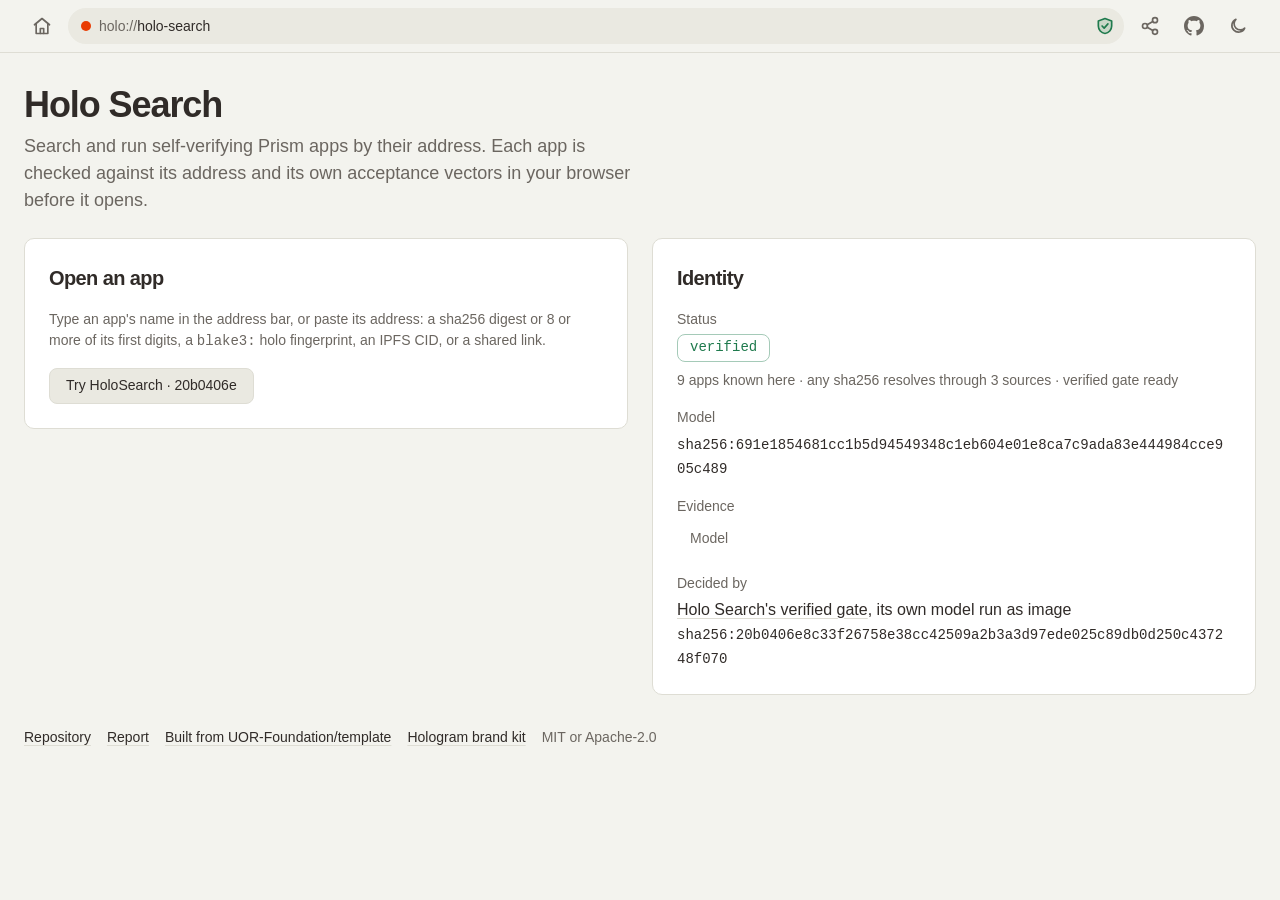
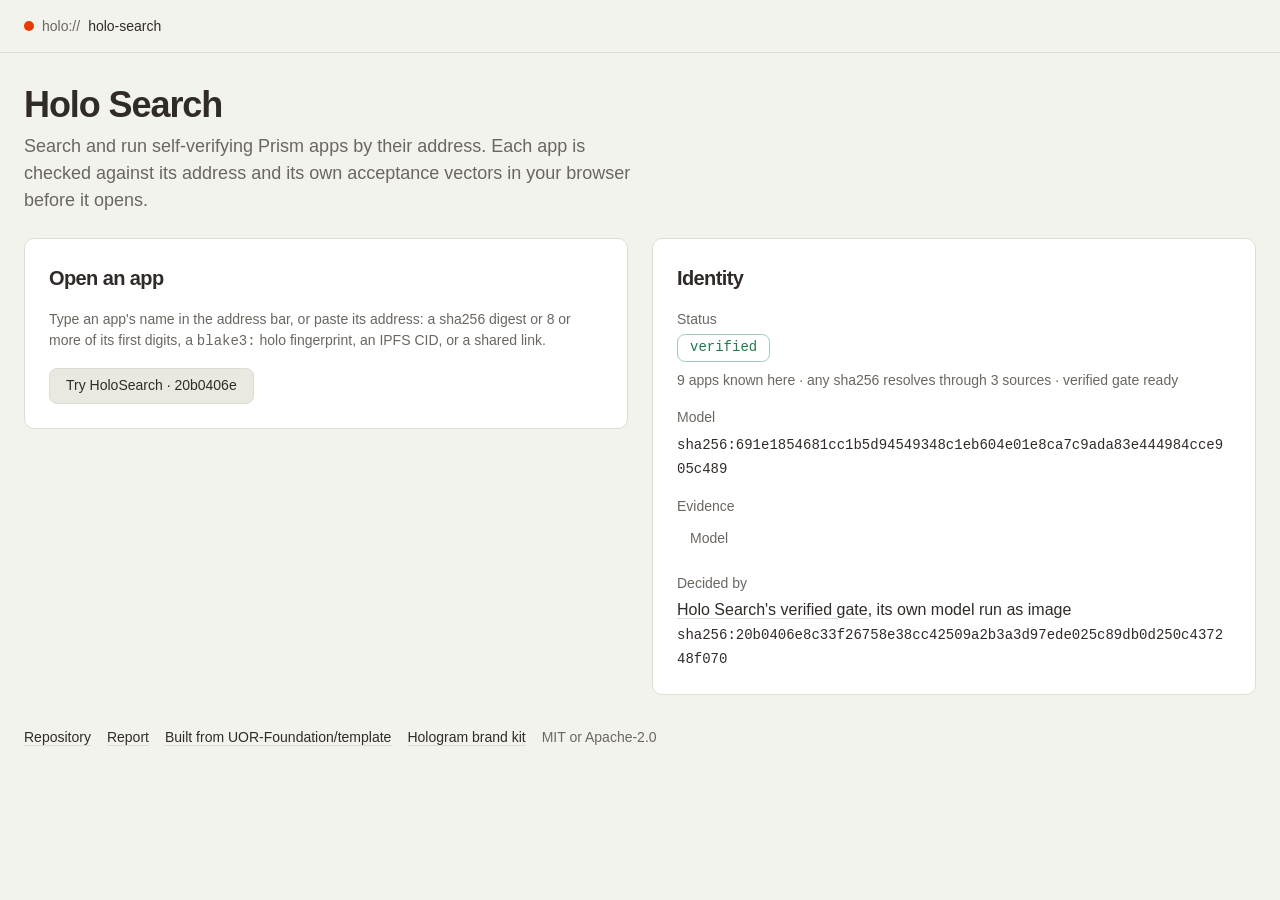
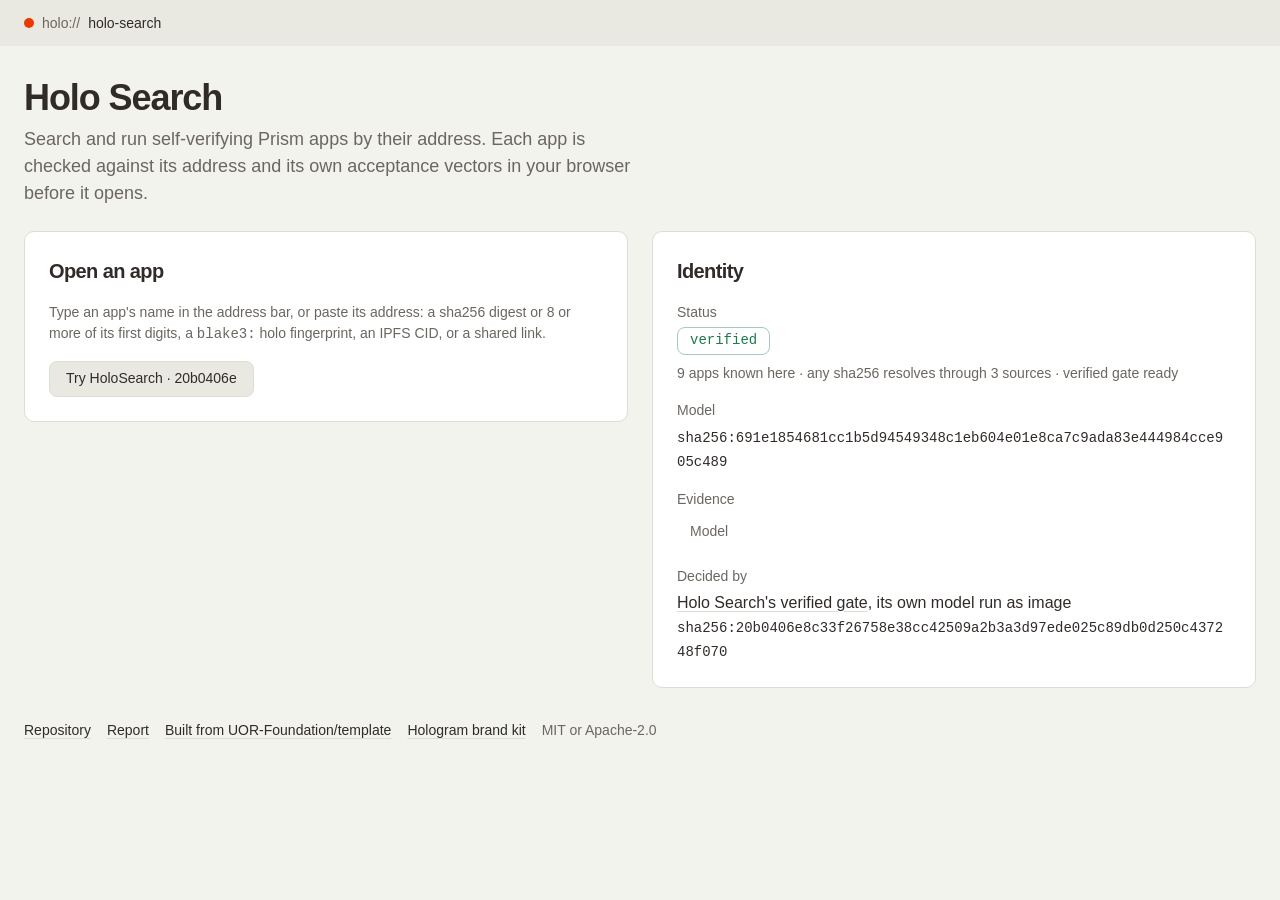
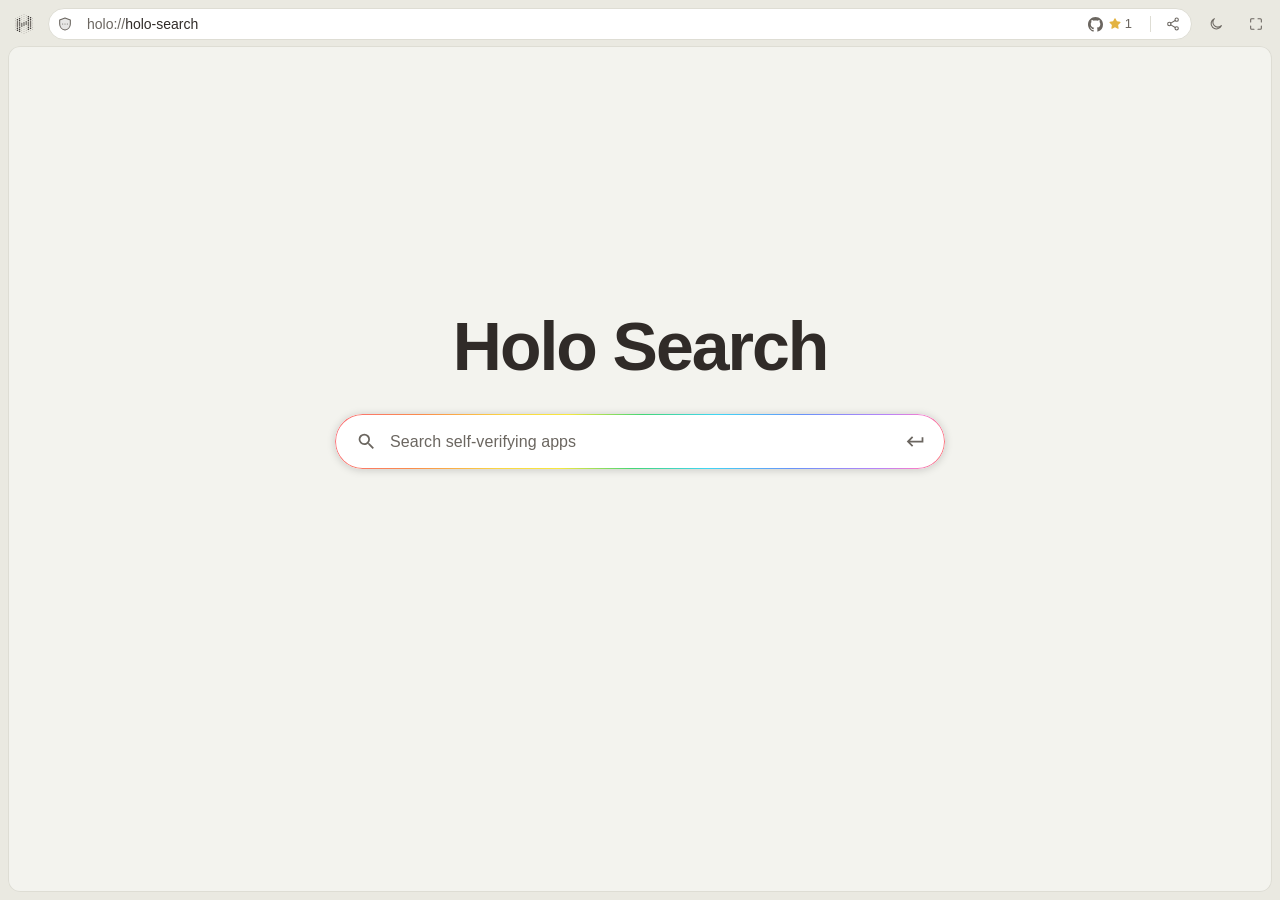
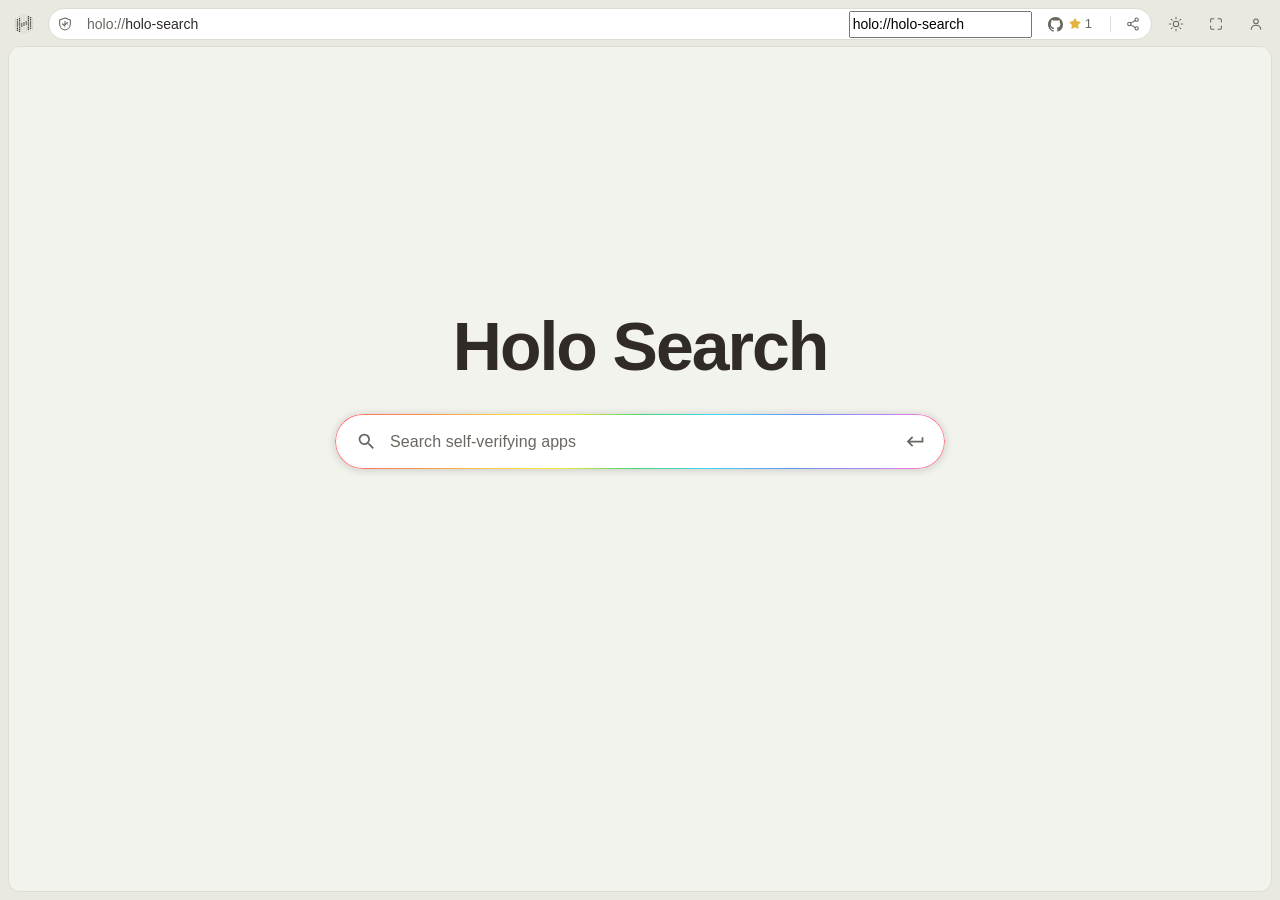
